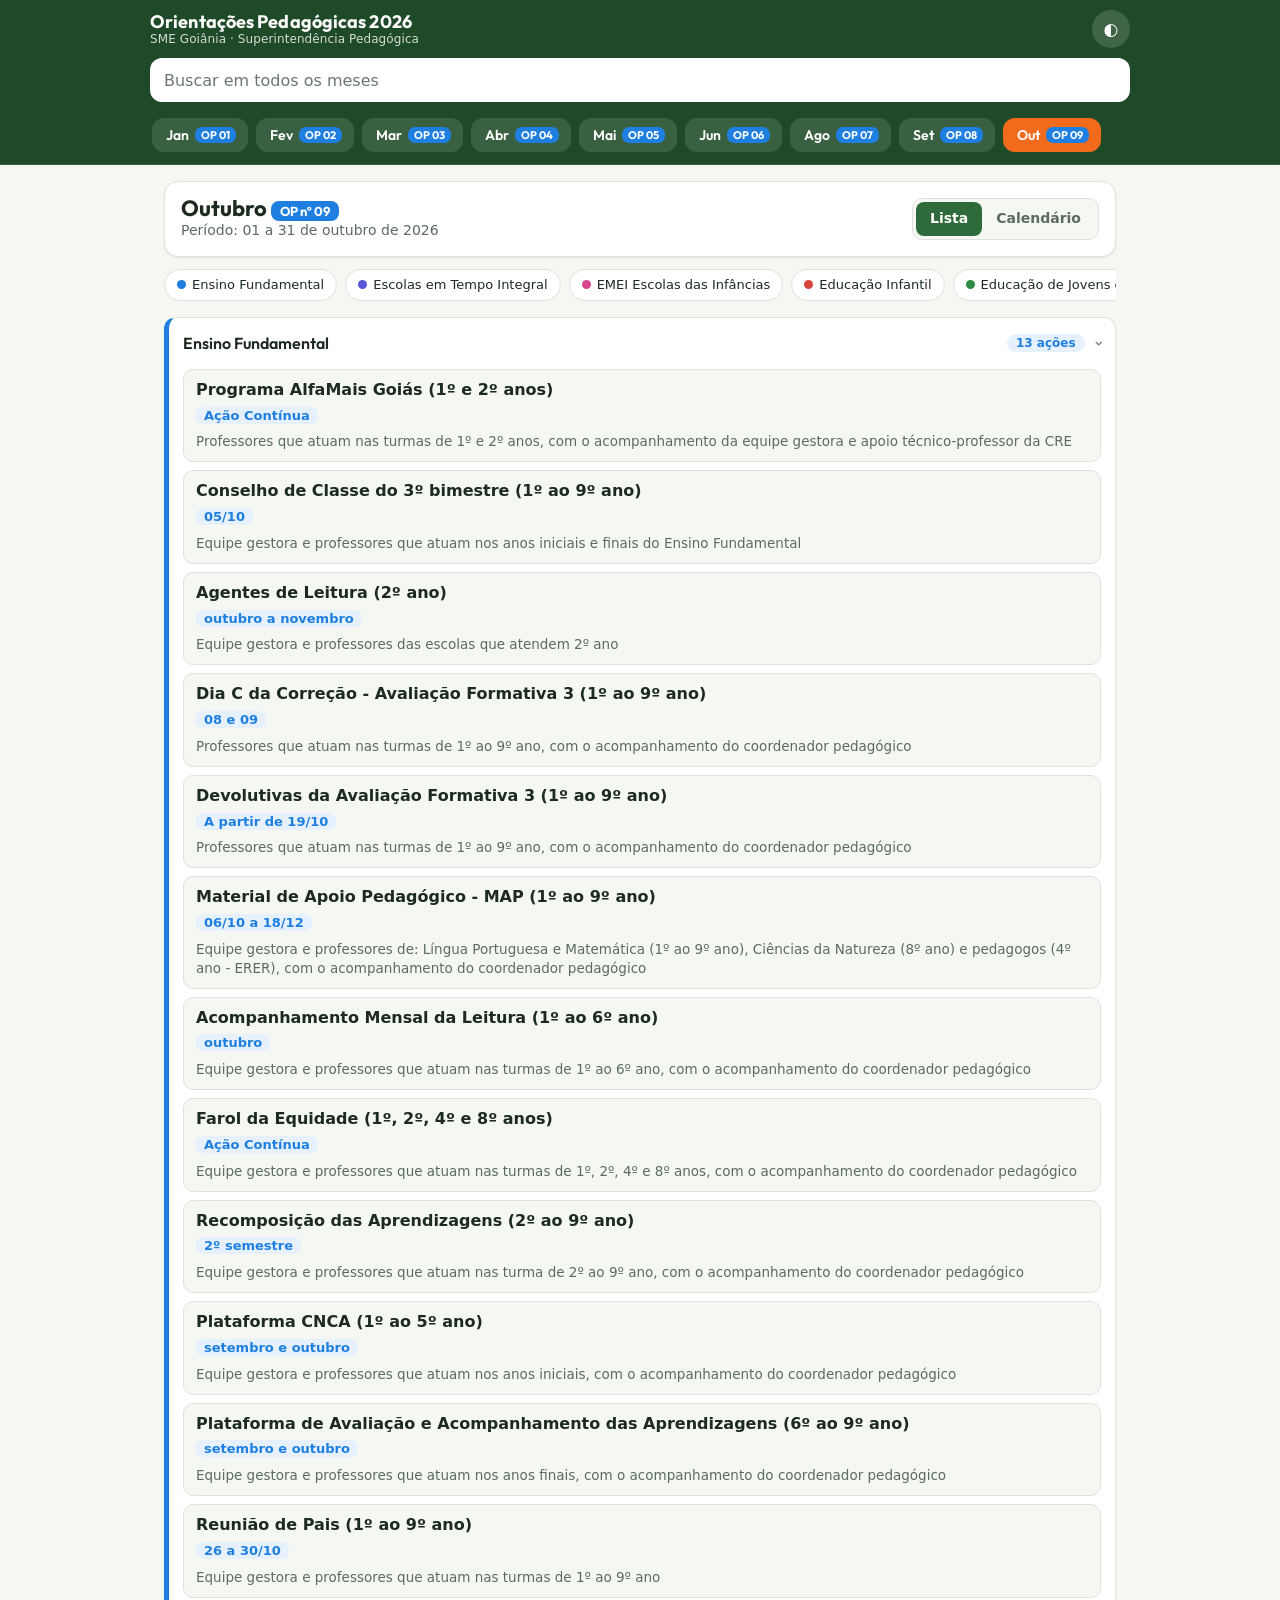
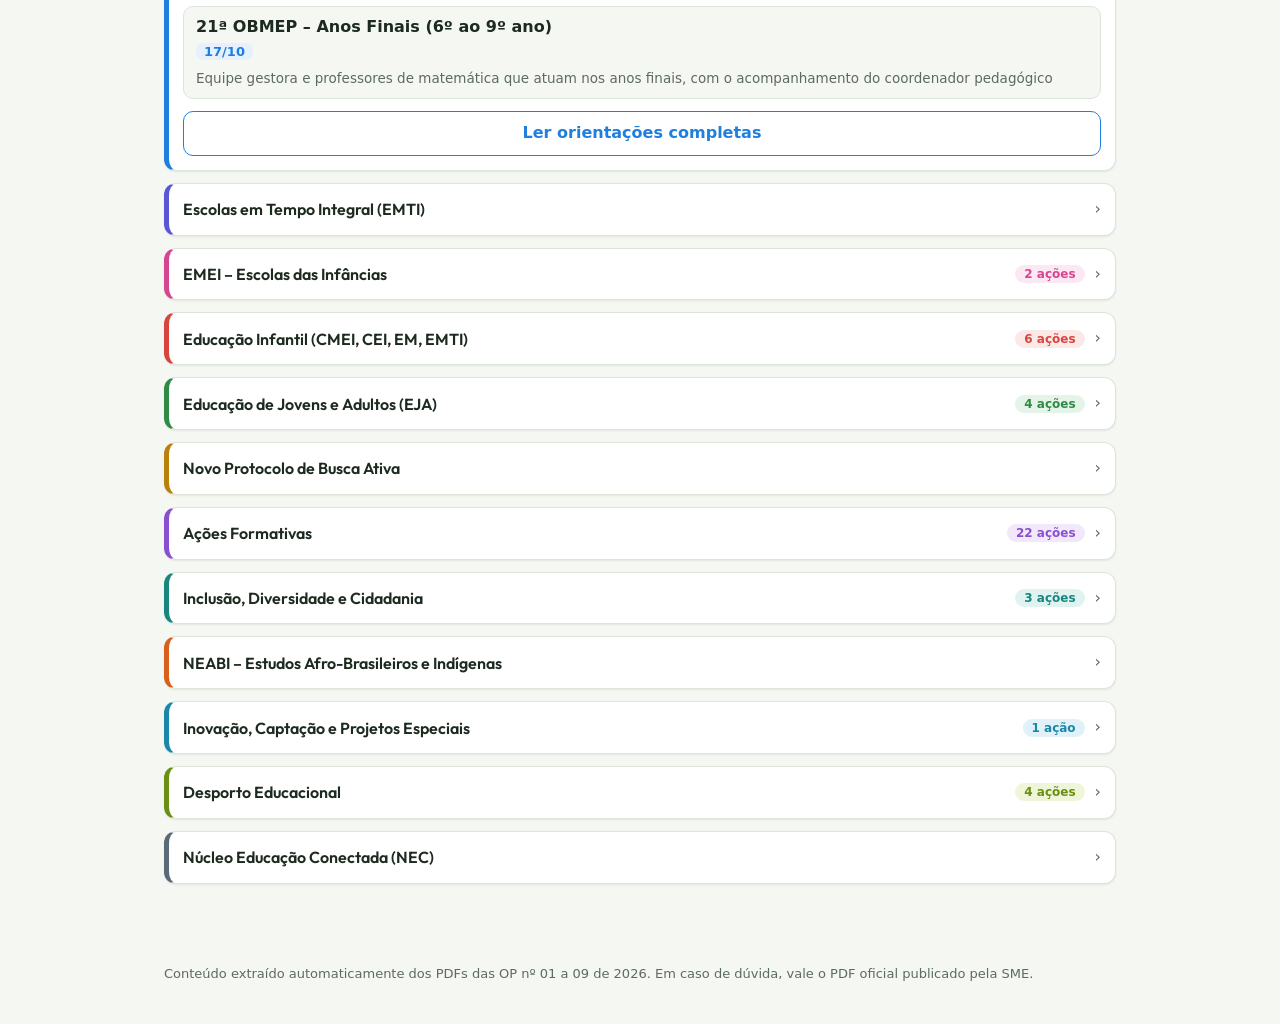
==== index.html @ 8627b6fd "Add files via upload" ====
<!DOCTYPE html>
<html lang="pt-BR">
<head>
<meta charset="utf-8">
<meta name="viewport" content="width=device-width, initial-scale=1, viewport-fit=cover">
<title>Central de Orientações Pedagógicas 2026 · SME Goiânia</title>
<link rel="preconnect" href="https://fonts.googleapis.com">
<link href="https://fonts.googleapis.com/css2?family=Outfit:wght@400;600;700&display=swap" rel="stylesheet">
<style>
:root{
  box-sizing:border-box;
  padding-top:env(safe-area-inset-top,0px);
  padding-bottom:env(safe-area-inset-bottom,0px);
  --bg:#f5f7f2; --surface:#ffffff; --ink:#1d2a1f; --muted:#5c6b5f; --line:#dde4da;
  --green:#2f6b3a; --green-d:#1f4a28; --orange:#f26a1b; --blue:#1e7fe0; --on-green:#ffffff;
  --shadow:0 1px 2px rgba(20,40,25,.08);
  --head:'Outfit',system-ui,-apple-system,'Segoe UI',Roboto,sans-serif;
  --body:system-ui,-apple-system,'Segoe UI',Roboto,'Helvetica Neue',Arial,sans-serif;
}
@media (prefers-color-scheme:dark){
  :root:not([data-theme="light"]){
    --bg:#101612; --surface:#182019; --ink:#e7efe8; --muted:#9bb0a0; --line:#2a372d;
    --green:#3c8a4a; --green-d:#16351d; --shadow:none;
  }
}
:root[data-theme="dark"]{
  --bg:#101612; --surface:#182019; --ink:#e7efe8; --muted:#9bb0a0; --line:#2a372d;
  --green:#3c8a4a; --green-d:#16351d; --shadow:none;
}
html{height:100%;scroll-padding-top:calc(64px + env(safe-area-inset-top,0px))}
*,*::before,*::after{box-sizing:border-box}
body{margin:0;background:var(--bg);color:var(--ink);font:16px/1.55 var(--body);-webkit-text-size-adjust:100%}
a{color:var(--blue);word-break:break-word}
button{font:inherit;color:inherit;cursor:pointer}
:focus-visible{outline:3px solid var(--orange);outline-offset:2px;border-radius:6px}
.sr{position:absolute;width:1px;height:1px;overflow:hidden;clip:rect(0 0 0 0)}

/* accent palette per section */
.c-blue{--ac:#1e7fe0;--acbg:#e6f1fd}.c-indigo{--ac:#5a55d6;--acbg:#ecebfb}.c-pink{--ac:#d6458f;--acbg:#fbe8f2}
.c-rose{--ac:#d8453f;--acbg:#fbe9e8}.c-green{--ac:#2f8a45;--acbg:#e5f4e8}.c-amber{--ac:#b9800a;--acbg:#fbf1d9}
.c-purple{--ac:#8a4fd0;--acbg:#f1e9fb}.c-teal{--ac:#16867f;--acbg:#e0f3f1}.c-orange{--ac:#d9601a;--acbg:#fdeadc}
.c-cyan{--ac:#1a86a8;--acbg:#e0f2f8}.c-lime{--ac:#6b8f12;--acbg:#eef5d8}.c-slate{--ac:#5a6b78;--acbg:#e8edf1}
@media (prefers-color-scheme:dark){
  :root:not([data-theme="light"]) [class*="c-"]{--acbg:color-mix(in srgb,var(--ac) 18%,var(--surface))}
}
:root[data-theme="dark"] [class*="c-"]{--acbg:color-mix(in srgb,var(--ac) 18%,var(--surface))}

header.top{background:var(--green-d);color:var(--on-green);padding:10px 14px 4px;padding-top:calc(10px + env(safe-area-inset-top,0px))}
nav.months-wrap{position:sticky;top:0;z-index:20;background:var(--green-d);padding:0 14px;padding-top:env(safe-area-inset-top,0px);border-bottom:1px solid rgba(255,255,255,.12)}
.brand{display:flex;align-items:center;gap:10px;max-width:980px;margin:0 auto}
.brand h1{font:700 18px/1.15 var(--head);margin:0;flex:1;letter-spacing:.1px}
.brand small{display:block;font:400 12px var(--body);opacity:.8}
.iconbtn{background:rgba(255,255,255,.14);border:0;color:#fff;border-radius:999px;width:38px;height:38px;display:grid;place-items:center;font-size:17px}
.search{max-width:980px;margin:10px auto 0;position:relative}
.search input{width:100%;height:44px;border-radius:12px;border:0;padding:0 40px 0 14px;font:inherit;background:#fff;color:#1d2a1f}
.search input::placeholder{color:#6b786d}
.search button{position:absolute;right:4px;top:4px;height:36px;width:36px;border:0;background:none;color:#445;font-size:18px}
.months{display:flex;gap:8px;overflow-x:auto;padding:12px 2px 12px;max-width:980px;margin:0 auto;scrollbar-width:none}
.months::-webkit-scrollbar{display:none}
.mp{flex:0 0 auto;display:flex;align-items:center;gap:6px;border:2px solid transparent;background:rgba(255,255,255,.12);color:#fff;border-radius:12px;padding:6px 10px 6px 12px;font:600 14px var(--head)}
.mp .n{background:var(--blue);color:#fff;border-radius:7px;padding:1px 6px;font:700 11px var(--head)}
.mp[aria-current="true"]{background:var(--orange);border-color:var(--orange)}
.mp .now{font:600 10px var(--body);background:#fff;color:var(--green-d);border-radius:6px;padding:1px 5px}

main{max-width:980px;margin:0 auto;padding:16px 14px 80px}
.banner{background:var(--surface);border:1px solid var(--line);border-radius:14px;padding:14px 16px;display:flex;flex-wrap:wrap;gap:10px 16px;align-items:center;box-shadow:var(--shadow)}
.banner h2{font:700 22px/1.1 var(--head);margin:0}
.banner .per{color:var(--muted);font-size:14px}
.badge-op{background:var(--blue);color:#fff;border-radius:8px;padding:2px 9px;font:700 13px var(--head)}
.seg{margin-left:auto;display:flex;background:var(--bg);border:1px solid var(--line);border-radius:10px;padding:3px}
.seg button{border:0;background:none;padding:6px 14px;border-radius:8px;font-weight:600;font-size:14px;color:var(--muted)}
.seg button[aria-pressed="true"]{background:var(--green);color:#fff}
.quick{display:flex;gap:8px;overflow-x:auto;padding:12px 0 4px;scrollbar-width:none}
.quick::-webkit-scrollbar{display:none}
.quick button{flex:0 0 auto;border:1px solid var(--line);background:var(--surface);border-radius:999px;padding:5px 12px;font-size:13px;display:flex;align-items:center;gap:6px}
.quick i{width:9px;height:9px;border-radius:50%;background:var(--ac);display:inline-block}

details.sec{background:var(--surface);border:1px solid var(--line);border-left:5px solid var(--ac);border-radius:12px;margin-top:12px;box-shadow:var(--shadow)}
details.sec>summary{list-style:none;cursor:pointer;padding:13px 14px;display:flex;align-items:center;gap:10px}
details.sec>summary::-webkit-details-marker{display:none}
details.sec>summary h3{margin:0;font:600 16px/1.25 var(--head);flex:1}
.cnt{background:var(--acbg);color:var(--ac);border-radius:999px;font:600 12px var(--body);padding:2px 9px;white-space:nowrap}
.chev{transition:transform .18s;color:var(--muted)}
details[open]>summary .chev{transform:rotate(90deg)}
.sbody{padding:0 14px 14px}
.ag{display:grid;gap:8px}
.it{border:1px solid var(--line);border-radius:10px;padding:10px 12px;background:var(--bg)}
.it b{display:block;font-weight:600;line-height:1.3}
.it .dt{display:inline-block;margin-top:6px;background:var(--acbg);color:var(--ac);border-radius:7px;padding:1px 8px;font:600 13px var(--body)}
.it .rs{display:block;margin-top:5px;color:var(--muted);font-size:13.5px;line-height:1.4}
.more{margin-top:12px;width:100%;border:1.5px solid var(--ac);background:none;color:var(--ac);border-radius:10px;padding:9px;font-weight:600}
.full{margin-top:12px;border-top:1px dashed var(--line);padding-top:8px;max-width:72ch}
.full h4{font:600 15.5px/1.3 var(--head);margin:18px 0 4px;color:var(--ink)}
.full p{margin:.55em 0}
.full p.b{padding-left:1.1em;position:relative}
.full p.b::before{content:"";position:absolute;left:.15em;top:.68em;width:6px;height:6px;border-radius:50%;background:var(--ac)}
.full p.b.l2{margin-left:1.2em}
.tw{overflow-x:auto;margin:10px 0;border:1px solid var(--line);border-radius:8px}
.full table{border-collapse:collapse;width:100%;min-width:480px;font-size:13.5px}
.full th,.full td{border-bottom:1px solid var(--line);padding:6px 8px;text-align:left;vertical-align:top}
.full th{background:var(--acbg);color:var(--ac)}
.full tr:last-child td{border-bottom:0}
.chips{display:flex;flex-wrap:wrap;gap:6px;margin:6px 0}
.chips a{font-size:12.5px;background:var(--acbg);color:var(--ac);text-decoration:none;border-radius:999px;padding:3px 10px}
mark{background:#ffd9a8;color:#2a1600;border-radius:3px;padding:0 1px}
.empty{color:var(--muted);text-align:center;padding:40px 10px}

/* calendar */
.cal{background:var(--surface);border:1px solid var(--line);border-radius:14px;padding:10px;margin-top:12px}
.cg{display:grid;grid-template-columns:repeat(7,1fr);gap:4px}
.cg .h{font:600 12px var(--body);color:var(--muted);text-align:center;padding:4px 0}
.cd{min-height:58px;border:1px solid var(--line);border-radius:9px;background:var(--bg);padding:4px;text-align:left;display:flex;flex-direction:column;gap:3px}
.cd.off{visibility:hidden}
.cd .d{font:600 13px var(--body)}
.cd .dots{display:flex;flex-wrap:wrap;gap:3px}
.cd .dots i{width:8px;height:8px;border-radius:50%;background:var(--ac)}
.cd.has{border-color:var(--green);background:var(--surface)}
.cd[aria-pressed="true"]{outline:3px solid var(--orange)}
.cd.today .d{background:var(--orange);color:#fff;border-radius:6px;padding:0 5px;align-self:flex-start}
.daypanel{margin-top:12px}
.daypanel h3,.nodate h3{font:600 16px var(--head);margin:0 0 8px}
.ev{border:1px solid var(--line);border-left:5px solid var(--ac);border-radius:10px;padding:9px 12px;background:var(--surface);margin-bottom:8px}
.ev small{display:block;color:var(--muted)}
.nodate{margin-top:18px}
footer{max-width:980px;margin:0 auto;padding:0 14px 40px;color:var(--muted);font-size:13px}
.res{background:var(--surface);border:1px solid var(--line);border-left:5px solid var(--ac);border-radius:12px;padding:11px 14px;margin-top:10px;width:100%;text-align:left;display:block}
.res b{font:600 15px var(--head)}
.res span{display:block;color:var(--muted);font-size:13.5px;margin-top:3px}
@media (min-width:720px){.cd{min-height:84px}}
@media (prefers-reduced-motion:reduce){*{transition:none!important;scroll-behavior:auto!important}}
</style>
</head>
<body>
<header class="top">
  <div class="brand">
    <h1>Orientações Pedagógicas 2026<small>SME Goiânia · Superintendência Pedagógica</small></h1>
    <button class="iconbtn" id="theme" aria-label="Alternar tema claro e escuro">◐</button>
  </div>
  <div class="search">
    <label class="sr" for="q">Buscar nas orientações</label>
    <input id="q" type="search" placeholder="Buscar em todos os meses" autocomplete="off" enterkeyhint="search">
    <button id="qx" aria-label="Limpar busca" hidden>✕</button>
  </div>
</header>
<nav class="months-wrap"><div class="months" id="months" aria-label="Meses"></div></nav>
<main id="main"></main>
<footer>Conteúdo extraído automaticamente dos PDFs das OP nº 01 a 09 de 2026. Em caso de dúvida, vale o PDF oficial publicado pela SME.</footer>
<script type="application/json" id="db">[{"id": "jan", "op": 1, "name": "Janeiro", "mnum": 1, "year": 2026, "period": "16 a 30 de janeiro de 2026", "sections": [{"key": "ef", "title": "Ensino Fundamental", "color": "blue", "agenda": [{"action": "Planejamento Pedagógico em Rede - Inicial", "date": "16 e 19/01", "resp": "Equipe gestora da unidade educacional"}, {"action": "Seminário Reflexões sobre como se Aprende e se Ensina", "date": "19/01", "resp": "Professor referência do 3º e 4º ano e Coordenador Pedagógico dos anos iniciais."}, {"action": "Orientação para o primeiro dia de aula", "date": "20/01", "resp": "Equipe Gestora"}, {"action": "Avaliação Diagnóstica", "date": "05 e 06/02", "resp": "Equipe gestora"}], "html": "<h4>1. Planejamento Pedagógico em Rede - Inicial<\/h4>\n<p>O planejamento pedagógico organiza a ação docente no ensino fundamental e situa o estudante no centro do processo de ensino, com o objetivo de favorecer seu desenvolvimento integral, sendo fundamental para garantir uma aprendizagem intencional e significativa.<\/p>\n<p>O planejamento pedagógico é o momento em que gestores, professores e equipes pedagógicas organizam e implementam as atividades iniciais do ano letivo, de acordo com as orientações da Secretaria Municipal de Educação, considerando as especificidades de cada unidade educacional. Por meio de uma abordagem colaborativa, no planejamento pedagógico inicial, deve-se buscar a promoção de um ambiente escolar acolhedor e inclusivo, a fim de assegurar aos estudantes o pleno acesso à aprendizagem e o desenvolvimento de suas potencialidades.<\/p>\n<h4>16/01 - Primeiro momento<\/h4>\n<h4>Participantes: todos os profissionais da unidade educacional<\/h4>\n<h4>Equipe gestora:<\/h4>\n<p class=\"b l1\">Acolher os profissionais da unidade educacional para o ano letivo de 2026.<\/p>\n<p class=\"b l1\">Oportunizar momentos para a escuta dos sujeitos envolvidos no processo educacional, em relação às suas necessidades, ideias e sugestões para o fortalecimento dos vínculos e para o bom desenvolvimento do trabalho pedagógico.<\/p>\n<p class=\"b l1\">Apresentar o vídeo da Secretária Municipal de Educação de Goiânia, professora Giselle Pereira Campos Faria, que será disponibilizado posteriormente.<\/p>\n<p class=\"b l1\">Apresentar o vídeo da Educação Inclusiva, que será disponibilizado posteriormente.<\/p>\n<h4>16/01 - Segundo momento<\/h4>\n<h4>Participante: todos os profissionais da unidade educacional<\/h4>\n<p class=\"b l1\">Planejar, para o primeiro dia de atendimento 20/01/2026, as ações de acolhimento às crianças e estudantes e suas famílias, definindo os tempos, espaços e materiais a serem utilizados, considerando o atendimento ofertado, as especificidades da unidade educacional, bem como as necessidades e condições de vulnerabilidade (deficiências, necessidades educacionais especiais e barreiras socioeconômicas).<\/p>\n<p class=\"b l1\">Avaliar as ações do Projeto Político-Pedagógico (PPP) 2025: - Apresentar o vídeo Construção dos Projetos Político Pedagógicos (PPP) – Conviva Educação, disponível no link abaixo: <a href=\"https://www.youtube.com/watch?v=WVp2qC8HGAQ#:~:text=oferecer%20um%20retrato%20sobre%20a%20realidade%20escolar,do%20convite%20o%20andime%20de%20seu%20estado\" target=\"_blank\" rel=\"noopener\">https://www.youtube.com/watch?v=WVp2qC8HGAQ#:~:text=oferecer%20um%20retrato%20sobre%20a%20realidade%20escolar,do%<\/a> <a href=\"https://www.youtube.com/watch?v=WVp2qC8HGAQ#:~:text=oferecer%20um%20retrato%20sobre%20a%20realidade%20escolar,do%20convite%20o%20andime%20de%20seu%20estado\" target=\"_blank\" rel=\"noopener\">20convite%20o%20andime%20de%20seu%20estado<\/a> - Retomar as questões abordadas no Eixo 4 – Organização do Trabalho Pedagógico, no item E ixos que devem subsidiar a avaliação para a atualização do PPP, do documento <a href=\"https://drive.google.com/file/d/1BDcHPzFUCT62TS1TrLbYvXWXuk6KszqG/view?usp=sharing\" target=\"_blank\" rel=\"noopener\">Orientações para atualização do Projeto<\/a> <a href=\"https://drive.google.com/file/d/1BDcHPzFUCT62TS1TrLbYvXWXuk6KszqG/view?usp=sharing\" target=\"_blank\" rel=\"noopener\">Político-Pedagógico das unidades educacionais da Rede Municipal de Educação de Goiânia 2025.<\/a> - Dialogar e registrar as reflexões, ideias e sugestões tratadas. Esses registros devem subsidiar a atualização do PPP – 2026. - Compartilhar os registros com o apoio pedagógico da Coordenadoria Regional de Educação, para o acompanhamento do desenvolvimento da atualização do PPP - 2026.<\/p>\n<h4>19/01 - Primeiro momento<\/h4>\n<h4>Participantes: profissionais da unidade educacional<\/h4>\n<p class=\"b l1\">Orientar, acompanhar e garantir que os professores realizem o planejamento das atividades a serem desenvolvidas no período de 20 de janeiro a 04 de fevereiro de 2026, considerando os documentos oficiais disponíveis no site da SME (link abaixo), que norteiam o trabalho pedagógico no Ensino fundamental na RME, bem como as orientações encaminhadas pela SME. <a href=\"https://sme.goiania.go.gov.br/site/index.php/institucional/documentos-oficiais-2/category/21-diretoria-pedagogica\" target=\"_blank\" rel=\"noopener\">https://sme.goiania.go.gov.br/site/index.php/institucional/documentos-oficiais-2/category/21-diretoria-pedagogica<\/a><\/p>\n<h4>Questões para subsidiar o diagnóstico inicial e direcionar as reflexões sobre os resultados das<\/h4>\n<h4>aprendizagens apresentados pela escola no último ano.<\/h4>\n<p class=\"b l1\">Existe equidade de aprendizado entre as turmas do mesmo ano escolar?<\/p>\n<p class=\"b l1\">Como ocorre a mediação do professor junto aos estudantes? As práticas pedagógicas favorecem o desenvolvimento das habilidades previstas para os estudantes em cada ano escolar?<\/p>\n<p class=\"b l1\">Como ocorre o acompanhamento das práticas pedagógicas? As metodologias utilizadas estimulam avanços na aprendizagem dos estudantes?<\/p>\n<p class=\"b l1\">Como ocorre o diálogo com as famílias e com os estudantes sobre a corresponsabilidade em relação à sua aprendizagem?<\/p>\n<h4>Atenção:<\/h4>\n<p>- Caso a escola não tenha alcançado os resultados esperados no ano de 2025, deverá elaborar um Plano de<\/p>\n<p>Ação Emergencial, com o objetivo de redefinir metas, estratégias e ações pedagógicas, a fim de<\/p>\n<p>assegurar as aprendizagens essenciais de todos os estudantes, em cada ano escolar, do Ensino<\/p>\n<p>Fundamental.<\/p>\n<p>- As escolas identificadas, em 2025, como prioritárias e fomentadas, devem elaborar o Plano de Ação<\/p>\n<p>Emergencial.<\/p>\n<p>- O Plano de Ação Emergencial deve ser compartilhado com o apoio pedagógico, para o acompanhamento<\/p>\n<p>e monitoramento do desenvolvimento das ações propostas.<\/p>\n<h4>19/01 - Segundo momento<\/h4>\n<h4>Participantes: professores de 1º e 2º ano<\/h4>\n<p class=\"b l1\">Realizar a leitura do texto “Por uma prática discursiva de alfabetização: explicitando argumentos”, de Kátia Smolka, Ana Lúcia Nogueira e Daniela Anjos (disponível <a href=\"https://drive.google.com/file/d/1g-emijbYhWcg3vmtCHajAKtuxBg7t62i/view?usp=drive_link\" target=\"_blank\" rel=\"noopener\">AQUI)<\/a> e do texto “Orientações Pedagógicas para a Alfabetização” do Programas AlfaMais Goiás/2026 (disponível <a href=\"https://drive.google.com/file/d/1cQzg3zVdKGACG0f9k0xhpa1wR-Q_nWFY/view?usp=drive_link\" target=\"_blank\" rel=\"noopener\">AQUI).<\/a> O primeiro texto busca, a partir da perspectiva histórico-cultural e discursiva, contribuir para a explicitação de argumentos que sustentam uma prática de alfabetização que considere o estudante como sujeito ativo nesse processo. Já o segundo, retoma de forma sintética a fundamentação teórico-prática do Programa e reúne (por meio de QRCode) os materiais que orientam o processo de alfabetização no território goiano, com foco no Currículo, no Planejamento e na Avaliação. Esse texto é um importante material de consulta e estudo durante todo o ano letivo. A partir da leitura dos textos, ao fazer o planejamento das primeiras semanas, considere as seguintes questões:<\/p>\n<p class=\"b l2\">Para os professores do 1º ano - no texto “Por uma prática discursiva de alfabetização: explicitando argumentos”, de Kátia Smolka, Ana Lúcia Nogueira e Daniela Anjos, a professora Rubi relata o caso da aluna Kátia, que estranha o fato de seu nome não começar com a letra \"Q\", embora o som sugira isso. Esse \"estranhamento\" é um diagnóstico do nível de reflexão da criança. Considerando que os estudantes do 1º ano trazem experiências de leitura e escrita, seja da Educação Infantil ou do contexto familiar, como o seu planejamento inicial (diagnóstico) irá prever espaços para a fala e o questionamento dos estudantes sobre a escrita? De que forma você pretende registrar esses \"indícios\" de saber (que vão além de saber escrever o próprio nome) para mapear o que eles já sabem sobre a escrita e as possíveis intervenções a serem feitas?<\/p>\n<p class=\"b l2\">Para os professores do 2º ano - no texto “Por uma prática discursiva de alfabetização: explicitando argumentos”, de Kátia Smolka, Ana Lúcia Nogueira e Daniela Anjosas , as professoras Jade e Rubi utilizam instrumentos como o \"Texto Livre\", o \"Livro da Vida\" e o \"Registro de Novidades\" para garantir que a escrita tenha sentido e função social desde o primeiro dia de aula. Essas produções revelam o que os estudantes sabem ao “tentarem dizer por escrito”. Ao planejar as primeiras semanas, como você pretende fazer o diagnóstico dos conhecimentos dos estudantes sobre as convenções da escrita (direcionalidade, letras, sons) sem abrir mão de propostas envolvendo produção de texto com sentido e significado? Como serão garantidas novas aprendizagens a partir do diagnóstico realizado?<\/p>\n<p class=\"b l1\">Elaborar, ao longo das semanas, o planejamento das atividades e diagnósticos a serem realizados junto aos estudantes do 1º ano no mês de janeiro considerando esse estudo e reflexão, bem como as orientações dos documentos Alfabetização em Foco: orientações para o desenvolvimento de competências em Leitura e Escrita e Acompanhamento Mensal da Leitura e o Perfil de saída dos estudantes do 1º ano (Programa AlfaMais Goiás), e os conhecimentos definidos no DC-GO Ampliado, organizados no componente de Língua Portuguesa, nos campos de atuação, nas práticas de linguagem e suas respectivas habilidades relacionadas à apropriação do Sistema de Escrita Alfabética (SEA), conforme:<\/p>\n<h4>Leitura / Escuta<\/h4>\n<p>- Reconhecer a orientação e o alinhamento da escrita.<\/p>\n<p>- Reconhecer e ler o próprio nome em letra bastão.<\/p>\n<p>- Identificar o tema/assunto do texto lido.<\/p>\n<p>- Realizar inferências em textos lidos, verificando o que foi pensado, com o que foi escrito pelo autor.<\/p>\n<p>- Demonstrar postura leitora.<\/p>\n<h4>Oralidade<\/h4>\n<p>- Expressar-se demonstrando organização do pensamento.<\/p>\n<p>- Interpretar e atribuir significados a aspectos não linguísticos.<\/p>\n<p>- Compreender o texto por meio do audiovisual.<\/p>\n<h4>Análise linguística / Semiótica<\/h4>\n<p>- Diferenciar as letras do alfabeto de outros sinais gráficos.<\/p>\n<p>- Estabelecer relação entre fonema/grafema.<\/p>\n<h4>Escrita/Produção de texto<\/h4>\n<p>- Escrever palavras e frases espontaneamente.<\/p>\n<p class=\"b l1\">Organizar, ao longo do mês de janeiro, uma rotina, para a realização de atividades, a fim de diagnosticar e identificar os conhecimentos que os estudantes iniciantes no 1° ano possuem em relação à oralidade, leitura e escrita, com o uso de estratégias e metodologias diferenciadas, como:<\/p>\n<p>Oralidade - preferências pessoais e familiares, contar, reproduzir e discutir histórias lidas sob diferentes pontos de vista.<\/p>\n<p>Leitura - rodas de histórias, leituras diárias de diferentes gêneros textuais, como contos, poemas, notícias, cartazes, receitas, legendas, entre outros. Explorar livros ilustrados, favorecendo a interação com as imagens e a construção de sentidos. Promover discussões sobre o conteúdo lido, incentivando os estudantes a fazerem perguntas, previsões e a expressarem suas opiniões, entre outros.<\/p>\n<p>Escrita - escrita autônoma de palavras, frases e textos; atividades com foco em diferentes gêneros textuais, como cartas, diários, poemas, legendas e histórias; revisão e reescrita de textos, promovendo a reflexão sobre o processo de escrita em situações comunicativas variadas; exploração de palavras com variedade de letras e complexidade adequada ao nível dos estudantes<\/p>\n<p class=\"b l1\">Elaborar, ao longo das semanas, o planejamento das atividades e diagnósticos a serem realizados junto aos estudantes do 2º ano no mês de janeiro considerando esse estudo e reflexão, bem como as orientações do documento Alfabetização em Foco: orientações para o desenvolvimento de competências em Leitura e Escrita e Acompanhamento Mensal da Leitura e o Perfil de saída dos estudantes do 1º e 2º ano (Programa AlfaMais Goiás), bem como os conhecimentos definidos no DC-GO Ampliado, organizados no componente de Língua Portuguesa, nos campos de atuação, nas práticas de linguagem e suas respectivas habilidades relacionadas à apropriação do Sistema de Escrita Alfabética (SEA)<\/p>\n<p class=\"b l1\">Planejar as atividades a serem realizadas no 2º ano visando a retomada das habilidades não consolidadas pelos estudantes no ano escolar anterior.<\/p>\n<p class=\"b l1\">Planejar a realização do diagnóstico inicial do 2º ano utilizando os resultados evidenciados no segundo semestre de 2025: - Acompanhamento Mensal da Leitura; - Avaliação Semestral da Alfabetização - As evidências apresentadas pelo diretor, na Coordenadoria Regional de Educação, no final do ano de 2025, sobre a ação Recomposição das Aprendizagens no Processo de Alfabetização ; - Plataforma CNCA: Língua Portuguesa (Leitura, Escrita e Fluência) e Matemática; - Registros do Conselho de Classe Final.<\/p>\n<h4>19/01 - Segundo momento<\/h4>\n<h4>Participantes: professores do 3º ao 9º ano<\/h4>\n<p class=\"b l1\">Planejar as atividades a serem desenvolvidas, no período de 20/01 a 04/02/2026, visando o diagnóstico inicial, bem como a retomada das habilidades não consolidadas pelos estudantes no ano escolar anterior. Diante desse propósito, orienta-se que os professores elaborem atividades autorais, tendo como referência os materiais de suporte pedagógico utilizados no ano de 2025.<\/p>\n<h4>Atenção:<\/h4>\n<p>Informamos que na OP nº 2, do mês de fevereiro, será encaminhado o Material de Apoio Pedagógico - MAP, a ser utilizado, mensalmente, no Ensino Fundamental.<\/p>\n<h4>Orientações específicas aos professores para o planejamento no período de 20/01 a 04/02/2026<\/h4>\n<h4>3º ao 5º ano<\/h4>\n<p class=\"b l1\">Planejar a realização desse diagnóstico inicial utilizando os resultados evidenciados no segundo semestre de 2025: - Acompanhamento Mensal da Leitura; - As evidências apresentadas pelo diretor, na Coordenadoria Regional de Educação, no final do ano de 2025, sobre a ação Recomposição das Aprendizagens no Processo de Alfabetização ; - Plataforma CNCA: Língua Portuguesa (Leitura, Escrita e Fluência) e Matemática; - Exame Bimestral do Ensino Fundamental, realizado no quarto bimestre de 2025 (acessar as planilhas do NEEAV, no drive da escola); - Registros do Conselho de Classe Final.<\/p>\n<h4>6º ao 9º ano<\/h4>\n<p>Planejar a realização desse diagnóstico inicial utilizando os resultados evidenciados no segundo semestre de 2025:<\/p>\n<p>- Plataforma de Avaliação e Acompanhamento das Aprendizagens – Ciclo III: Língua Portuguesa (Leitura<\/p>\n<p>e Escrita), Matemática e Ciências da Natureza);<\/p>\n<p>- Exame Bimestral do Ensino Fundamental, realizado no quarto bimestre de 2025 (acessar as planilhas<\/p>\n<p>do NEEAV, no drive da escola);<\/p>\n<p>- Registros do Conselho de Classe Final.<\/p>\n<h4>2. Seminário Reflexões sobre como se Aprende e se Ensina<\/h4>\n<p>Iniciativa da Gerência de Educação Fundamental da Infância e da Adolescência, o Seminário Reflexões sobre como se Aprende e se Ensina, tem como objetivo refletir sobre as práticas e as mediações pedagógicas realizadas junto aos estudantes, apoiar o professor, por meio de palestras e relatos de experiências sobre a recomposição das aprendizagens nos anos iniciais do Ensino Fundamental.<\/p>\n<p>O Seminário , será realizado no dia 19 de janeiro de 2026, na PUC Goiás - Câmpus V (Av. Fued José Sebba, Qd. A 16, Nº 1184 - Jardim Goiás, Goiânia - GO, 74605-010), nos turnos matutino e vespertino.<\/p>\n<p class=\"b l1\">Público-alvo: O diretor da escola deverá inscrever 1 coordenador pedagógico que atue nos anos iniciais e dois (02) professores, sendo um do 3º e um do 4º ano, por turno, por escola.<\/p>\n<p>Caso não haja turmas de um dos anos escolares mencionados, deverão ser inscritos dois (02) professores do mesmo ano escolar.<\/p>\n<p>Casos omissos, o diretor deverá entrar em contato com a Coordenadoria Regional de Educação que acompanha a escola.<\/p>\n<h4>3. Orientação para o primeiro dia de aula<\/h4>\n<p>Após o momento de acolhimento, logo após a entrada das crianças e dos estudantes para as salas, orientamos que a equipe diretiva aproveite a presença das famílias, para fazer uma reunião geral, e dialogar sobre a importância da participação das famílias para o sucesso das ações propostas pela escola, pois fortalece a relação escola comunidade impactando, diretamente, o desenvolvimento e a aprendizagem das crianças e dos estudantes.<\/p>\n<p>A participação das famílias promovem: (sugestão para a abordagem)<\/p>\n<p class=\"b l1\">Apoio ao processo de aprendizagem - famílias engajadas acompanham o cotidiano e a rotina estabelecida pela escola, estimulam a leitura e reforçam o valor da educação em casa.<\/p>\n<p class=\"b l1\">Melhora no desempenho escolar - as crianças e os estudantes com apoio familiar tendem a ter mais interesse nas atividades propostas, são frequentes e apresentam maior desenvolvimento.<\/p>\n<p class=\"b l1\">Fortalecimento de vínculos - promove um ambiente de confiança e cooperação, necessário para resolver conflitos e alinhar expectativas.<\/p>\n<p class=\"b l1\">Corresponsabilidade na formação das crianças e dos estudantes - a escola não educa sozinha, a participação da família é necessária no processo de aprendizagem e contribui para assegurar que o direito à aprendizagem seja garantido.<\/p>\n<p class=\"b l1\">Valorização da escola pública - a presença das famílias mostra que a comunidade acredita no trabalho da escola, fortalecendo sua identidade e legitimidade.<\/p>\n<p>Envolver as famílias não é só convidar para reuniões, mas construir espaços de escuta, diálogo e participação ativa nas decisões e nas ações pedagógicas.<\/p>\n<p>A equipe gestora deve orientar as famílias quanto à organização do cotidiano e da rotina da<\/p>\n<p>escola (atendimento às famílias, horários, frequência das crianças e dos estudantes,<\/p>\n<p>importância das avaliações diagnósticas, merenda escolar e outros temas relevantes para a<\/p>\n<p>escola).<\/p>\n<h4>4. Avaliação Diagnóstica<\/h4>\n<p>Ao iniciar o ano letivo, a avaliação diagnóstica tem um caráter fundamental no processo de<\/p>\n<p>ensino, pois possibilita ao professor conhecer o nível das habilidades apropriadas pelos<\/p>\n<p>estudantes, o que contribui para que o planejamento e as mediações pedagógicas atendam às<\/p>\n<p>reais necessidades de aprendizagem dos estudantes.<\/p>\n<p>Nesse sentido, informamos que serão realizadas Avaliações Diagnósticas, de Língua<\/p>\n<p>Portuguesa e Matemática, para os anos iniciais e finais do Ensino Fundamental nos dias 5 e 6<\/p>\n<p>de fevereiro de 2026.<\/p>\n<p>Atenção :<\/p>\n<p>Estudantes do 1º ao 5º ano: no dia 05/02 , serão aplicadas as provas de Língua Portuguesa e<\/p>\n<p>no dia 06/02 as provas de Matemática.<\/p>\n<p>Estudantes do 6º ao 9º ano: no dia 05/02 serão aplicadas as provas de Língua Portuguesa e<\/p>\n<p>Matemática.<\/p>\n<p>As avaliações devem ser realizadas no início de cada turno de atendimento da escola.<\/p>\n<p>Os arquivos com as avaliações disponibilizadas pela Educar Para Valer - EPV (programa da<\/p>\n<p>Associação Bem Comum), serão encaminhados posteriormente para impressão.<\/p>\n<p>Os professores devem fazer o lançamento dos resultados, na Plataforma SAEV - Sistema de<\/p>\n<p>Avaliação Educar pra Valer, até o dia 10/02/2026.<\/p>\n<h4>Atenção:<\/h4>\n<p>Informamos que na OP nº 2, do mês de fevereiro, será encaminhado o cronograma das<\/p>\n<p>avaliações que serão realizadas durante o ano de 2026.<\/p>", "plain": "1. Planejamento Pedagógico em Rede - Inicial O planejamento pedagógico organiza a ação docente no ensino fundamental e situa o estudante no centro do processo de ensino, com o objetivo de favorecer seu desenvolvimento integral, sendo fundamental para garantir uma aprendizagem intencional e significativa. O planejamento pedagógico é o momento em que gestores, professores e equipes pedagógicas organizam e implementam as atividades iniciais do ano letivo, de acordo com as orientações da Secretaria Municipal de Educação, considerando as especificidades de cada unidade educacional. Por meio de uma abordagem colaborativa, no planejamento pedagógico inicial, deve-se buscar a promoção de um ambiente escolar acolhedor e inclusivo, a fim de assegurar aos estudantes o pleno acesso à aprendizagem e o desenvolvimento de suas potencialidades. 16/01 - Primeiro momento Participantes: todos os profissionais da unidade educacional Equipe gestora: ▪ Acolher os profissionais da unidade educacional para o ano letivo de 2026. ▪ Oportunizar momentos para a escuta dos sujeitos envolvidos no processo educacional, em relação às suas necessidades, ideias e sugestões para o fortalecimento dos vínculos e para o bom desenvolvimento do trabalho pedagógico. ▪ Apresentar o vídeo da Secretária Municipal de Educação de Goiânia, professora Giselle Pereira Campos Faria, que será disponibilizado posteriormente. ▪ Apresentar o vídeo da Educação Inclusiva, que será disponibilizado posteriormente. 16/01 - Segundo momento Participante: todos os profissionais da unidade educacional ▪ Planejar, para o primeiro dia de atendimento 20/01/2026, as ações de acolhimento às crianças e estudantes e suas famílias, definindo os tempos, espaços e materiais a serem utilizados, considerando o atendimento ofertado, as especificidades da unidade educacional, bem como as necessidades e condições de vulnerabilidade (deficiências, necessidades educacionais especiais e barreiras socioeconômicas). ▪ Avaliar as ações do Projeto Político-Pedagógico (PPP) 2025: - Apresentar o vídeo Construção dos Projetos Político Pedagógicos (PPP) – Conviva Educação, disponível no link abaixo: https://www.youtube.com/watch?v=WVp2qC8HGAQ#:~:text=oferecer%20um%20retrato%20sobre%20a%20realidade%20escolar,do% 20convite%20o%20andime%20de%20seu%20estado - Retomar as questões abordadas no Eixo 4 – Organização do Trabalho Pedagógico, no item E ixos que devem subsidiar a avaliação para a atualização do PPP, do documento Orientações para atualização do Projeto Político-Pedagógico das unidades educacionais da Rede Municipal de Educação de Goiânia 2025. - Dialogar e registrar as reflexões, ideias e sugestões tratadas. Esses registros devem subsidiar a atualização do PPP – 2026. - Compartilhar os registros com o apoio pedagógico da Coordenadoria Regional de Educação, para o acompanhamento do desenvolvimento da atualização do PPP - 2026. 19/01 - Primeiro momento Participantes: profissionais da unidade educacional ▪ Orientar, acompanhar e garantir que os professores realizem o planejamento das atividades a serem desenvolvidas no período de 20 de janeiro a 04 de fevereiro de 2026, considerando os documentos oficiais disponíveis no site da SME (link abaixo), que norteiam o trabalho pedagógico no Ensino fundamental na RME, bem como as orientações encaminhadas pela SME. https://sme.goiania.go.gov.br/site/index.php/institucional/documentos-oficiais-2/category/21-diretoria-pedagogica Questões para subsidiar o diagnóstico inicial e direcionar as reflexões sobre os resultados das aprendizagens apresentados pela escola no último ano. ▪Existe equidade de aprendizado entre as turmas do mesmo ano escolar? ▪ Como ocorre a mediação do professor junto aos estudantes? As práticas pedagógicas favorecem o desenvolvimento das habilidades previstas para os estudantes em cada ano escolar? ▪ Como ocorre o acompanhamento das práticas pedagógicas? As metodologias utilizadas estimulam avanços na aprendizagem dos estudantes? ▪ Como ocorre o diálogo com as famílias e com os estudantes sobre a corresponsabilidade em relação à sua aprendizagem? Atenção: - Caso a escola não tenha alcançado os resultados esperados no ano de 2025, deverá elaborar um Plano de Ação Emergencial, com o objetivo de redefinir metas, estratégias e ações pedagógicas, a fim de assegurar as aprendizagens essenciais de todos os estudantes, em cada ano escolar, do Ensino Fundamental. - As escolas identificadas, em 2025, como prioritárias e fomentadas, devem elaborar o Plano de Ação Emergencial. - O Plano de Ação Emergencial deve ser compartilhado com o apoio pedagógico, para o acompanhamento e monitoramento do desenvolvimento das ações propostas. 19/01 - Segundo momento Participantes: professores de 1º e 2º ano ▪ Realizar a leitura do texto “Por uma prática discursiva de alfabetização: explicitando argumentos”, de Kátia Smolka, Ana Lúcia Nogueira e Daniela Anjos (disponível AQUI) e do texto “Orientações Pedagógicas para a Alfabetização” do Programas AlfaMais Goiás/2026 (disponível AQUI). O primeiro texto busca, a partir da perspectiva histórico-cultural e discursiva, contribuir para a explicitação de argumentos que sustentam uma prática de alfabetização que considere o estudante como sujeito ativo nesse processo. Já o segundo, retoma de forma sintética a fundamentação teórico-prática do Programa e reúne (por meio de QRCode) os materiais que orientam o processo de alfabetização no território goiano, com foco no Currículo, no Planejamento e na Avaliação. Esse texto é um importante material de consulta e estudo durante todo o ano letivo. A partir da leitura dos textos, ao fazer o planejamento das primeiras semanas, considere as seguintes questões: ○ Para os professores do 1º ano - no texto “Por uma prática discursiva de alfabetização: explicitando argumentos”, de Kátia Smolka, Ana Lúcia Nogueira e Daniela Anjos, a professora Rubi relata o caso da aluna Kátia, que estranha o fato de seu nome não começar com a letra \"Q\", embora o som sugira isso. Esse \"estranhamento\" é um diagnóstico do nível de reflexão da criança. Considerando que os estudantes do 1º ano trazem experiências de leitura e escrita, seja da Educação Infantil ou do contexto familiar, como o seu planejamento inicial (diagnóstico) irá prever espaços para a fala e o questionamento dos estudantes sobre a escrita? De que forma você pretende registrar esses \"indícios\" de saber (que vão além de saber escrever o próprio nome) para mapear o que eles já sabem sobre a escrita e as possíveis intervenções a serem feitas? ○ Para os professores do 2º ano - no texto “Por uma prática discursiva de alfabetização: explicitando argumentos”, de Kátia Smolka, Ana Lúcia Nogueira e Daniela Anjosas , as professoras Jade e Rubi utilizam instrumentos como o \"Texto Livre\", o \"Livro da Vida\" e o \"Registro de Novidades\" para garantir que a escrita tenha sentido e função social desde o primeiro dia de aula. Essas produções revelam o que os estudantes sabem ao “tentarem dizer por escrito”. Ao planejar as primeiras semanas, como você pretende fazer o diagnóstico dos conhecimentos dos estudantes sobre as convenções da escrita (direcionalidade, letras, sons) sem abrir mão de propostas envolvendo produção de texto com sentido e significado? Como serão garantidas novas aprendizagens a partir do diagnóstico realizado? ▪ Elaborar, ao longo das semanas, o planejamento das atividades e diagnósticos a serem realizados junto aos estudantes do 1º ano no mês de janeiro considerando esse estudo e reflexão, bem como as orientações dos documentos Alfabetização em Foco: orientações para o desenvolvimento de competências em Leitura e Escrita e Acompanhamento Mensal da Leitura e o Perfil de saída dos estudantes do 1º ano (Programa AlfaMais Goiás), e os conhecimentos definidos no DC-GO Ampliado, organizados no componente de Língua Portuguesa, nos campos de atuação, nas práticas de linguagem e suas respectivas habilidades relacionadas à apropriação do Sistema de Escrita Alfabética (SEA), conforme: Leitura / Escuta - Reconhecer a orientação e o alinhamento da escrita. - Reconhecer e ler o próprio nome em letra bastão. - Identificar o tema/assunto do texto lido. - Realizar inferências em textos lidos, verificando o que foi pensado, com o que foi escrito pelo autor. - Demonstrar postura leitora. Oralidade - Expressar-se demonstrando organização do pensamento. - Interpretar e atribuir significados a aspectos não linguísticos. - Compreender o texto por meio do audiovisual. Análise linguística / Semiótica - Diferenciar as letras do alfabeto de outros sinais gráficos. - Estabelecer relação entre fonema/grafema. Escrita/Produção de texto - Escrever palavras e frases espontaneamente. ▪ Organizar, ao longo do mês de janeiro, uma rotina, para a realização de atividades, a fim de diagnosticar e identificar os conhecimentos que os estudantes iniciantes no 1° ano possuem em relação à oralidade, leitura e escrita, com o uso de estratégias e metodologias diferenciadas, como: Oralidade - preferências pessoais e familiares, contar, reproduzir e discutir histórias lidas sob diferentes pontos de vista. Leitura - rodas de histórias, leituras diárias de diferentes gêneros textuais, como contos, poemas, notícias, cartazes, receitas, legendas, entre outros. Explorar livros ilustrados, favorecendo a interação com as imagens e a construção de sentidos. Promover discussões sobre o conteúdo lido, incentivando os estudantes a fazerem perguntas, previsões e a expressarem suas opiniões, entre outros. Escrita - escrita autônoma de palavras, frases e textos; atividades com foco em diferentes gêneros textuais, como cartas, diários, poemas, legendas e histórias; revisão e reescrita de textos, promovendo a reflexão sobre o processo de escrita em situações comunicativas variadas; exploração de palavras com variedade de letras e complexidade adequada ao nível dos estudantes ▪ Elaborar, ao longo das semanas, o planejamento das atividades e diagnósticos a serem realizados junto aos estudantes do 2º ano no mês de janeiro considerando esse estudo e reflexão, bem como as orientações do documento Alfabetização em Foco: orientações para o desenvolvimento de competências em Leitura e Escrita e Acompanhamento Mensal da Leitura e o Perfil de saída dos estudantes do 1º e 2º ano (Programa AlfaMais Goiás), bem como os conhecimentos definidos no DC-GO Ampliado, organizados no componente de Língua Portuguesa, nos campos de atuação, nas práticas de linguagem e suas respectivas habilidades relacionadas à apropriação do Sistema de Escrita Alfabética (SEA) ▪ Planejar as atividades a serem realizadas no 2º ano visando a retomada das habilidades não consolidadas pelos estudantes no ano escolar anterior. ▪ Planejar a realização do diagnóstico inicial do 2º ano utilizando os resultados evidenciados no segundo semestre de 2025: - Acompanhamento Mensal da Leitura; - Avaliação Semestral da Alfabetização - As evidências apresentadas pelo diretor, na Coordenadoria Regional de Educação, no final do ano de 2025, sobre a ação Recomposição das Aprendizagens no Processo de Alfabetização ; - Plataforma CNCA: Língua Portuguesa (Leitura, Escrita e Fluência) e Matemática; - Registros do Conselho de Classe Final. 19/01 - Segundo momento Participantes: professores do 3º ao 9º ano ▪ Planejar as atividades a serem desenvolvidas, no período de 20/01 a 04/02/2026, visando o diagnóstico inicial, bem como a retomada das habilidades não consolidadas pelos estudantes no ano escolar anterior. Diante desse propósito, orienta-se que os professores elaborem atividades autorais, tendo como referência os materiais de suporte pedagógico utilizados no ano de 2025. Atenção: Informamos que na OP nº 2, do mês de fevereiro, será encaminhado o Material de Apoio Pedagógico - MAP, a ser utilizado, mensalmente, no Ensino Fundamental. Orientações específicas aos professores para o planejamento no período de 20/01 a 04/02/2026 3º ao 5º ano ▪ Planejar a realização desse diagnóstico inicial utilizando os resultados evidenciados no segundo semestre de 2025: - Acompanhamento Mensal da Leitura; - As evidências apresentadas pelo diretor, na Coordenadoria Regional de Educação, no final do ano de 2025, sobre a ação Recomposição das Aprendizagens no Processo de Alfabetização ; - Plataforma CNCA: Língua Portuguesa (Leitura, Escrita e Fluência) e Matemática; - Exame Bimestral do Ensino Fundamental, realizado no quarto bimestre de 2025 (acessar as planilhas do NEEAV, no drive da escola); - Registros do Conselho de Classe Final. 6º ao 9º ano Planejar a realização desse diagnóstico inicial utilizando os resultados evidenciados no segundo semestre de 2025: - Plataforma de Avaliação e Acompanhamento das Aprendizagens – Ciclo III: Língua Portuguesa (Leitura e Escrita), Matemática e Ciências da Natureza); - Exame Bimestral do Ensino Fundamental, realizado no quarto bimestre de 2025 (acessar as planilhas do NEEAV, no drive da escola); - Registros do Conselho de Classe Final. 2. Seminário Reflexões sobre como se Aprende e se Ensina Iniciativa da Gerência de Educação Fundamental da Infância e da Adolescência, o Seminário Reflexões sobre como se Aprende e se Ensina, tem como objetivo refletir sobre as práticas e as mediações pedagógicas realizadas junto aos estudantes, apoiar o professor, por meio de palestras e relatos de experiências sobre a recomposição das aprendizagens nos anos iniciais do Ensino Fundamental. O Seminário , será realizado no dia 19 de janeiro de 2026, na PUC Goiás - Câmpus V (Av. Fued José Sebba, Qd. A 16, Nº 1184 - Jardim Goiás, Goiânia - GO, 74605-010), nos turnos matutino e vespertino. ▪ Público-alvo: O diretor da escola deverá inscrever 1 coordenador pedagógico que atue nos anos iniciais e dois (02) professores, sendo um do 3º e um do 4º ano, por turno, por escola. Caso não haja turmas de um dos anos escolares mencionados, deverão ser inscritos dois (02) professores do mesmo ano escolar. Casos omissos, o diretor deverá entrar em contato com a Coordenadoria Regional de Educação que acompanha a escola. 3. Orientação para o primeiro dia de aula Após o momento de acolhimento, logo após a entrada das crianças e dos estudantes para as salas, orientamos que a equipe diretiva aproveite a presença das famílias, para fazer uma reunião geral, e dialogar sobre a importância da participação das famílias para o sucesso das ações propostas pela escola, pois fortalece a relação escola comunidade impactando, diretamente, o desenvolvimento e a aprendizagem das crianças e dos estudantes. A participação das famílias promovem: (sugestão para a abordagem) ▪ Apoio ao processo de aprendizagem - famílias engajadas acompanham o cotidiano e a rotina estabelecida pela escola, estimulam a leitura e reforçam o valor da educação em casa. ▪ Melhora no desempenho escolar - as crianças e os estudantes com apoio familiar tendem a ter mais interesse nas atividades propostas, são frequentes e apresentam maior desenvolvimento. ▪ Fortalecimento de vínculos - promove um ambiente de confiança e cooperação, necessário para resolver conflitos e alinhar expectativas. ▪ Corresponsabilidade na formação das crianças e dos estudantes - a escola não educa sozinha, a participação da família é necessária no processo de aprendizagem e contribui para assegurar que o direito à aprendizagem seja garantido. ▪ Valorização da escola pública - a presença das famílias mostra que a comunidade acredita no trabalho da escola, fortalecendo sua identidade e legitimidade. Envolver as famílias não é só convidar para reuniões, mas construir espaços de escuta, diálogo e participação ativa nas decisões e nas ações pedagógicas. A equipe gestora deve orientar as famílias quanto à organização do cotidiano e da rotina da escola (atendimento às famílias, horários, frequência das crianças e dos estudantes, importância das avaliações diagnósticas, merenda escolar e outros temas relevantes para a escola). 4. Avaliação Diagnóstica Ao iniciar o ano letivo, a avaliação diagnóstica tem um caráter fundamental no processo de ensino, pois possibilita ao professor conhecer o nível das habilidades apropriadas pelos estudantes, o que contribui para que o planejamento e as mediações pedagógicas atendam às reais necessidades de aprendizagem dos estudantes. Nesse sentido, informamos que serão realizadas Avaliações Diagnósticas, de Língua Portuguesa e Matemática, para os anos iniciais e finais do Ensino Fundamental nos dias 5 e 6 de fevereiro de 2026. Atenção : Estudantes do 1º ao 5º ano: no dia 05/02 , serão aplicadas as provas de Língua Portuguesa e no dia 06/02 as provas de Matemática. Estudantes do 6º ao 9º ano: no dia 05/02 serão aplicadas as provas de Língua Portuguesa e Matemática. As avaliações devem ser realizadas no início de cada turno de atendimento da escola. Os arquivos com as avaliações disponibilizadas pela Educar Para Valer - EPV (programa da Associação Bem Comum), serão encaminhados posteriormente para impressão. Os professores devem fazer o lançamento dos resultados, na Plataforma SAEV - Sistema de Avaliação Educar pra Valer, até o dia 10/02/2026. Atenção: Informamos que na OP nº 2, do mês de fevereiro, será encaminhado o cronograma das avaliações que serão realizadas durante o ano de 2026."}, {"key": "emti", "title": "Escolas em Tempo Integral (EMTI)", "color": "indigo", "agenda": [], "html": "<p>As Escolas Municipais em Tempo Integral devem seguir as orientações do Ensino Fundamental. Em relação ao Planejamento Pedagógico em Rede - Inicial, devem:<\/p>\n<p>- Turno matutino - seguir a orientação estabelecida para o Ensino Fundamental nas escolas<\/p>\n<p>parciais;<\/p>\n<p>- Turno vespertino - A equipe gestora deve organizar, coordenar e registrar o estudo do<\/p>\n<p>documento Estrutura Curricular - EMTI 2026, disponível no link abaixo: <a href=\"https://sme.goiania.go.gov.br/site/index.php/institucional/documentos-oficiais-2/category/23-ensino-fundamental\" target=\"_blank\" rel=\"noopener\">https://sme.goiania.go.gov.br/site/index.php/institucional/documentos-oficiais-2/category/23-ensino-fundamental<\/a><\/p>\n<div class=\"tw\"><table><tr><th>Estudo do documento – Estrutura Curricular das Escolas Municipais em Tempo Integral da RME - Goiânia (2026)<\/th><th><\/th><\/tr><tr><td>· Documento que orienta a organização curricular, metodologia de trabalho, rotina e distribuição da carga horária dos professores e articuladores nas Escolas Municipais em Tempo Integral (EMTI) para o presente ano. · Todos os profissionais da unidade educacional deverão ter clareza sobre o funcionamento e a estrutura das EMTI para o ano de 2026.<\/td><td><\/td><\/tr><tr><td>Organização – dia 16/01<\/td><td><\/td><\/tr><tr><td>13h às 14h<\/td><td>Leitura e resolução de dúvidas sobre a rotina das EMTI e o Mapa de Atividades (itens 12 e 13 do documento).<\/td><\/tr><tr><td>14h às 15h30<\/td><td>Leitura e discussão dos itens 1 a 3.1.5 do documento, com foco na estrutura dos Projetos Complementares e possibilidades de ação dentro de cada eixo temático.<\/td><\/tr><tr><td>15h30 às 15h45<\/td><td>Intervalo<\/td><\/tr><tr><td>15h45 às 17h<\/td><td>Leitura e discussão dos itens 4 a 11, sobre os componentes curriculares do Núcleo Diversificado. Observar a etapa atendida pela unidade educacional (ex: uma escola de anos iniciais não tem Práticas de Leitura e Escrita e Estudos Matemáticos, portanto, não precisa estudar esses itens).<\/td><\/tr><\/table><\/div>\n<div class=\"tw\"><table><tr><th>Organização - dia 19/01<\/th><th><\/th><\/tr><tr><td>13h às 14h30<\/td><td>● Leitura dos itens 3.3 e 3.4 do documento. ● Discussão e estudo sobre a Aprendizagem Baseada em Projetos (ABP) e as possibilidades de ação dentro dessa abordagem a partir da realidade da unidade educacional. ● Atenção! Ao longo dos meses de janeiro e fevereiro, nos momentos de AID e horas-atividade, todos os professores, articuladores, coordenadores e diretores das EMTI deverão fazer a leitura do livro Aprendizagem Baseada em Projetos, de William Bender (2014), que pode ser acessado clicando AQUI.<\/td><\/tr><tr><td>14h30 às 15h30<\/td><td>Leitura e discussão do item 3.2 do documento. Nessa parte, é importante destacar que: ● Um projeto bem elaborado é etapa fundamental para o êxito do trabalho ao longo do semestre. ● Serão oferecidas formações para o desenvolvimento do trabalho nos cinco eixos temáticos. ● É importante que os projetos sejam interdisciplinares, instigantes e envolvam os estudantes. ● Os professores devem evitar a repetição de projetos desenvolvidos em anos anteriores. ● Todos os projetos complementares passarão pela validação da CRE. ● Excepcionalmente nesse semestre, o prazo para envio dos projetos complementares será 27 de fevereiro de 2026. ● Enquanto os projetos não são enviados, os professores deverão desenvolver atividades diversificadas dentro dos eixos temáticos propostos. ● Todos os professores e articuladores devem se envolver nos Projetos Complementares. ● Será desenvolvido um projeto por dia em todas as turmas, preferencialmente em faixa única dentro da grade de horário. ● A metodologia utilizada no componente curricular Projetos Complementares é a Aprendizagem Baseada em Projetos (ABP). ● A Gerência de Educação Fundamental da Infância e da Adolescência e as CRE estão à disposição da equipe diretiva para orientar e resolver dúvidas sobre a elaboração e desenvolvimento dos projetos.<\/td><\/tr><\/table><\/div>\n<div class=\"chips\"><a href=\"https://drive.google.com/file/d/1awuWN7LUzmbQDCGtudBw5qocBRRSN54H/view?usp=sharing\" target=\"_blank\" rel=\"noopener\">🔗 mo A BQaUseIa.<\/a><\/div>\n<div class=\"tw\"><table><tr><th>15h30 às 15h45<\/th><th>Intervalo<\/th><\/tr><tr><td>15h45 às 17h<\/td><td>● Continuação da leitura e discussão sobre ABP e a elaboração dos projetos complementares. ● Abrir as ferramentas Padlet e Go Conqr para que os professores possam se familiarizar com elas. São recursos interessantíssimos para a elaboração e desenvolvimento dos projetos nas unidades educacionais, com disponibilização gratuita.<\/td><\/tr><\/table><\/div>", "plain": "As Escolas Municipais em Tempo Integral devem seguir as orientações do Ensino Fundamental. Em relação ao Planejamento Pedagógico em Rede - Inicial, devem: - Turno matutino - seguir a orientação estabelecida para o Ensino Fundamental nas escolas parciais; - Turno vespertino - A equipe gestora deve organizar, coordenar e registrar o estudo do documento Estrutura Curricular - EMTI 2026, disponível no link abaixo: https://sme.goiania.go.gov.br/site/index.php/institucional/documentos-oficiais-2/category/23-ensino-fundamental Estudo do documento – Estrutura Curricular das Escolas Municipais em Tempo Integral da RME - Goiânia (2026)  · Documento que orienta a organização curricular, metodologia de trabalho, rotina e distribuição da carga horária dos professores e articuladores nas Escolas Municipais em Tempo Integral (EMTI) para o presente ano. · Todos os profissionais da unidade educacional deverão ter clareza sobre o funcionamento e a estrutura das EMTI para o ano de 2026.  Organização – dia 16/01  13h às 14h Leitura e resolução de dúvidas sobre a rotina das EMTI e o Mapa de Atividades (itens 12 e 13 do documento). 14h às 15h30 Leitura e discussão dos itens 1 a 3.1.5 do documento, com foco na estrutura dos Projetos Complementares e possibilidades de ação dentro de cada eixo temático. 15h30 às 15h45 Intervalo 15h45 às 17h Leitura e discussão dos itens 4 a 11, sobre os componentes curriculares do Núcleo Diversificado. Observar a etapa atendida pela unidade educacional (ex: uma escola de anos iniciais não tem Práticas de Leitura e Escrita e Estudos Matemáticos, portanto, não precisa estudar esses itens). Organização - dia 19/01  13h às 14h30 ● Leitura dos itens 3.3 e 3.4 do documento. ● Discussão e estudo sobre a Aprendizagem Baseada em Projetos (ABP) e as possibilidades de ação dentro dessa abordagem a partir da realidade da unidade educacional. ● Atenção! Ao longo dos meses de janeiro e fevereiro, nos momentos de AID e horas-atividade, todos os professores, articuladores, coordenadores e diretores das EMTI deverão fazer a leitura do livro Aprendizagem Baseada em Projetos, de William Bender (2014), que pode ser acessado clicando AQUI. 14h30 às 15h30 Leitura e discussão do item 3.2 do documento. Nessa parte, é importante destacar que: ● Um projeto bem elaborado é etapa fundamental para o êxito do trabalho ao longo do semestre. ● Serão oferecidas formações para o desenvolvimento do trabalho nos cinco eixos temáticos. ● É importante que os projetos sejam interdisciplinares, instigantes e envolvam os estudantes. ● Os professores devem evitar a repetição de projetos desenvolvidos em anos anteriores. ● Todos os projetos complementares passarão pela validação da CRE. ● Excepcionalmente nesse semestre, o prazo para envio dos projetos complementares será 27 de fevereiro de 2026. ● Enquanto os projetos não são enviados, os professores deverão desenvolver atividades diversificadas dentro dos eixos temáticos propostos. ● Todos os professores e articuladores devem se envolver nos Projetos Complementares. ● Será desenvolvido um projeto por dia em todas as turmas, preferencialmente em faixa única dentro da grade de horário. ● A metodologia utilizada no componente curricular Projetos Complementares é a Aprendizagem Baseada em Projetos (ABP). ● A Gerência de Educação Fundamental da Infância e da Adolescência e as CRE estão à disposição da equipe diretiva para orientar e resolver dúvidas sobre a elaboração e desenvolvimento dos projetos. 15h30 às 15h45 Intervalo 15h45 às 17h ● Continuação da leitura e discussão sobre ABP e a elaboração dos projetos complementares. ● Abrir as ferramentas Padlet e Go Conqr para que os professores possam se familiarizar com elas. São recursos interessantíssimos para a elaboração e desenvolvimento dos projetos nas unidades educacionais, com disponibilização gratuita."}, {"key": "emei", "title": "EMEI – Escolas das Infâncias", "color": "pink", "agenda": [{"action": "Planejamento Pedagógico em Rede - EMEI", "date": "16 e 19/01", "resp": "Equipe Gestora"}, {"action": "Planejamento do(a) Professor(a)", "date": "Ação contínua", "resp": "Professor Regente"}, {"action": "Ficha Diagnóstica das Crianças", "date": "Ao longo do mês", "resp": "Equipe Gestora"}], "html": "<h4>1. Planejamento Pedagógico em Rede - EM<\/h4>\n<p>O Planejamento Pedagógico em Rede, a ser realizado nos dias 16 e 19/01, é um momento fundamental na<\/p>\n<p>garantia das aprendizagens e do desenvolvimento das crianças e estudantes durante o ano letivo, pois se constitui<\/p>\n<p>como um momento pedagógico em que a equipe gestora, professores regentes e profissionais administrativos<\/p>\n<p>organizam e implementam as ações iniciais do ano letivo, considerando as especificidades de cada unidade<\/p>\n<p>educacional e as orientações da Secretaria Municipal de Educação. Por meio de um trabalho colaborativo, os<\/p>\n<p>profissionais devem promover um ambiente educacional acolhedor e inclusivo, assegurando a cada criança e<\/p>\n<p>estudante aprendizagens e seu desenvolvimento integral.<\/p>\n<p>No dia 16/01 (sexta-feira) os profissionais deverão realizar as ações a seguir.<\/p>\n<p class=\"b l1\">Diretores, professores coordenadores, coordenadores de turno, professores regentes e auxiliares de<\/p>\n<p>atividades educativas - participar do encontro formativo a ser realizado na Escola de Formação de<\/p>\n<p>Professores e Humanidades da Puc-Goiás (Rua 227, Quadra 66, Lote 14-E - Setor Leste<\/p>\n<p>Universitário), conforme organização abaixo.<\/p>\n<p class=\"b l2\">8h às 11h30 – diálogo sobre os fundamentos políticos, epistemológicos e pedagógicos das<\/p>\n<p>EMEI<\/p>\n<p class=\"b l2\">13h às 17h<\/p>\n<p class=\"b l2\">Grupo 1 – profissionais que não participaram no período matutino.<\/p>\n<p class=\"b l2\">Grupo 2 – continuidade das discussões para quem participou do período matutino.<\/p>\n<p>No dia 19/01 (segunda-feira) os profissionais deverão realizar as ações abaixo.<\/p>\n<p class=\"b l1\">Equipe gestora:<\/p>\n<p class=\"b l2\">organizar os espaços, os tempos e materiais para acolher os profissionais (administrativos e<\/p>\n<p>pedagógicos) no retorno à unidade educacional, tendo em vista que o (re)estabelecimento de<\/p>\n<p>vínculos entre os profissionais é fundamental e incide diretamente no trabalho realizado junto às<\/p>\n<p>crianças e estudantes, pois a relação respeitosa entre os profissionais é um dos fatores que<\/p>\n<p>favorece um ambiente acolhedor e o atendimento de qualidade às crianças, estudantes e suas<\/p>\n<p>famílias;<\/p>\n<p class=\"b l1\">Diretores, professores coordenadores, coordenadores de turno, professores regentes e auxiliares de<\/p>\n<p>atividades educativas - iniciar o estudo da coletânea de textos “Subsídios teóricos preliminares para<\/p>\n<p>os/as profissionais modulados” (disponível <a href=\"https://drive.google.com/file/d/1LCH4dKKuj-7QoZ_q2Fwjw9_LSGPzYx96/view?usp=sharing\" target=\"_blank\" rel=\"noopener\">AQUI),<\/a> dialogando e planejando as ações necessárias<\/p>\n<p>para iniciar o ano letivo junto às crianças e estudantes.<\/p>\n<p class=\"b l1\">Professores regentes - Educação Infantil e Ensino Fundamental - planejar ações para o período de<\/p>\n<p>inserção e acolhimento às crianças e estudantes, considerando os tempos, espaços, materiais, grupo,<\/p>\n<p>mediações e diálogos com as famílias, prevendo estratégias de observação atenta e sensível das<\/p>\n<p>crianças e estudantes para atendimento às suas necessidades.<\/p>\n<h4>2. Planejamento do(a) Professor(a)<\/h4>\n<p class=\"b l1\">Professores(as) regentes:<\/p>\n<p class=\"b l2\">Educação Infantil e Ensino Fundamental - planejar no Sistema Conecta Educação (orientações<\/p>\n<p>sobre o sistema em vídeos, disponíveis <a href=\"https://drive.google.com/drive/folders/1CuGeZ6T4VchTxjS9amEbDS33yw3gChO0\" target=\"_blank\" rel=\"noopener\">AQUI,<\/a> e tutorial escrito da Educação Infantil disponível<\/p>\n<p><a href=\"https://docs.google.com/document/d/1ydx8_OIJz0u4Bd8EExmyV-mZHsbUBB3rAImVod1z1r8/edit?usp=sharing\" target=\"_blank\" rel=\"noopener\">AQUI<\/a> e do Ensino Fundamental disponível <a href=\"https://drive.google.com/file/d/1KD7s2c55NbNQHpZyyCynG9IfHPo2_zhS/view?usp=drive_link\" target=\"_blank\" rel=\"noopener\">AQUI)<\/a> as ações para o período de inserção e<\/p>\n<p>acolhimento das crianças e estudantes, considerando os tempos, espaços, materiais, grupo,<\/p>\n<p>mediações e diálogos com as famílias, prevendo estratégias de observação atenta e sensível das<\/p>\n<p>crianças e estudantes para atendimento às suas necessidades.<\/p>\n<p class=\"b l2\">Educação Infantil<\/p>\n<p class=\"b l2\">registrar no registro reflexivo, no Sistema Conecta Educação, a análise das Fichas<\/p>\n<p>Diagnósticas das Crianças, a partir da sistematização dos dados coletados.<\/p>\n<p class=\"b l2\">compartilhar o planejamento com o auxiliar de atividades educativas, para que este<\/p>\n<p>conheça as ações propostas e contribua com a realização junto às crianças.<\/p>\n<p class=\"b l2\">Ensino Fundamental - planejar atividades para o diagnóstico inicial das aprendizagens dos<\/p>\n<p>estudantes.<\/p>\n<p class=\"b l1\">Professor(a) coordenador(a):<\/p>\n<p class=\"b l2\">acompanhar no Sistema Conecta Educação (orientações sobre o sistema em vídeos, disponíveis<\/p>\n<p><a href=\"https://drive.google.com/drive/folders/1CuGeZ6T4VchTxjS9amEbDS33yw3gChO0\" target=\"_blank\" rel=\"noopener\">AQUI,<\/a> e tutorial escrito da Educação Infantil disponível <a href=\"https://docs.google.com/document/d/1ydx8_OIJz0u4Bd8EExmyV-mZHsbUBB3rAImVod1z1r8/edit?usp=sharing\" target=\"_blank\" rel=\"noopener\">AQUI<\/a> e do Ensino Fundamental<\/p>\n<p>disponível <a href=\"https://drive.google.com/file/d/1KD7s2c55NbNQHpZyyCynG9IfHPo2_zhS/view?usp=drive_link\" target=\"_blank\" rel=\"noopener\">AQUI)<\/a> e orientar a elaboração e efetivação dos planejamentos, apoiando os<\/p>\n<p>profissionais no período de inserção e acolhimento das crianças;<\/p>\n<p class=\"b l2\">disponibilizar, em tempo hábil, os planejamentos elaborados pelos professores regentes, aos<\/p>\n<p>professores intérpretes de Libras, para que estes elaborem seus planejamentos em consonância<\/p>\n<p>com as demais ações que serão desenvolvidas no mesmo período.<\/p>\n<h4>ATENÇÃO - Educação Infantil!<\/h4>\n<p>As ações a serem realizadas no mês de janeiro na Educação Infantil devem ser fundamentadas nos seguintes<\/p>\n<p>documentos orientadores:<\/p>\n<p class=\"b l1\">Documento Curricular da Educação Infantil da SME de Goiânia/2020 (disponível <a href=\"https://sme.goiania.go.gov.br/site/index.php/institucional/documentos-oficiais-2/category/30-municipal\" target=\"_blank\" rel=\"noopener\">AQUI),<\/a><\/p>\n<p>principalmente no que se refere à seção 3 “Transições” (página 169) e ao Campo de experiências -<\/p>\n<p>“O eu, o outro e o nós” (página 41);<\/p>\n<p class=\"b l1\">Documentação pedagógica, planejamento e avaliação na Educação Infantil da SME de Goiânia/2023<\/p>\n<p>(disponível <a href=\"https://sme.goiania.go.gov.br/site/index.php/institucional/documentos-oficiais-2/category/30-municipal\" target=\"_blank\" rel=\"noopener\">AQUI),<\/a> páginas 21 (planejamento) e página 71 (Ficha Diagnóstica da Criança);<\/p>\n<p class=\"b l1\">Orientações - Atividades de atenção e cuidado pessoal/2025 (disponível <a href=\"https://drive.google.com/file/d/1fKG6KRRCPR77LenYvUXblsg0HLfqgZhg/view?usp=sharing\" target=\"_blank\" rel=\"noopener\">AQUI).<\/a><\/p>\n<p class=\"b l1\">Linhas Guias - Orientações para a recepção e acolhimento às crianças/estudantes imigrantes na RME<\/p>\n<p>de Goiânia/2023 (disponível <a href=\"https://sme.goiania.go.gov.br/site/index.php/institucional/documentos-oficiais-2/category/27-documentos-gerais?download=585:orientacoes-para-recepcao-e-acolhimento-as-criancas-estudantes-imigrantes-na-rme-de-goiania\" target=\"_blank\" rel=\"noopener\">AQUI);<\/a><\/p>\n<p>Saiba mais sobre o acolhimento e cotidiano na Educação Infantil assistindo aos vídeos:<\/p>\n<p class=\"b l1\">Acolhimento na Educação Infantil (disponível <a href=\"https://www.youtube.com/watch?v=GQ6xFBxULFE\" target=\"_blank\" rel=\"noopener\">AQUI);<\/a><\/p>\n<p class=\"b l1\">O Cotidiano na Educação Infantil (disponível <a href=\"https://www.youtube.com/watch?v=DoqHQ1yFsS8&amp;t=3s\" target=\"_blank\" rel=\"noopener\">AQUI).<\/a><\/p>\n<h4>ATENÇÃO - Ensino Fundamental!<\/h4>\n<p>As ações a serem realizadas no mês de janeiro no Ensino Fundamental devem ser fundamentadas nos<\/p>\n<p>documentos orientadores vigentes (disponível <a href=\"https://sme.goiania.go.gov.br/site/index.php/institucional/documentos-oficiais-2/category/23-ensino-fundamental\" target=\"_blank\" rel=\"noopener\">AQUI),<\/a> no Perfil de Saída do 1º e 2º ano (disponível <a href=\"https://drive.google.com/file/d/1p7Av5OjDrByYl3W1Ybcs4kOubowAibkT/view?usp=drive_link\" target=\"_blank\" rel=\"noopener\">AQUI)<\/a><\/p>\n<h4>3. Ficha Diagnóstica das Crianças<\/h4>\n<p class=\"b l1\">Equipe gestora - organizar os espaços, materiais e profissionais para que as famílias preencham a<\/p>\n<p>Ficha Diagnóstica da Criança (impressas ou digitais) ao longo do mês de janeiro;<\/p>\n<p class=\"b l1\">Professores(as) regentes: ao longo do mês de janeiro, mediar junto às famílias, o preenchimento das<\/p>\n<p>Fichas Diagnósticas das Crianças (impressas ou digitais), a fim de realizar um diálogo para conhecer<\/p>\n<p>as crianças, seu contexto, suas famílias, com quem vivem, com quem brincam, suas preferências,<\/p>\n<p>quais materiais têm acesso em casa, dentre outros aspectos, para que os mesmos sejam considerados<\/p>\n<p>no Planejamento da ação educativa e pedagógica, assim como orientar as famílias no que for<\/p>\n<p>necessário.<\/p>\n<h4>ATENÇÃO!<\/h4>\n<p>A Ficha Diagnóstica da Criança está disponível na página 71 do documento “Documentação pedagógica,<\/p>\n<p>planejamento e avaliação na Educação Infantil da SME de Goiânia/2023” (disponível <a href=\"https://sme.goiania.go.gov.br/site/index.php/institucional/documentos-oficiais-2/category/30-municipal\" target=\"_blank\" rel=\"noopener\">AQUI).<\/a><\/p>\n<p>Saiba mais sobre a Ficha Diagnóstica da Criança no vídeo “Orientações sobre a Ficha Diagnóstica da<\/p>\n<p>Criança - Educação Infantil” (disponível <a href=\"https://www.youtube.com/watch?v=aId7ycDcMfw\" target=\"_blank\" rel=\"noopener\">AQUI).<\/a><\/p>", "plain": "1. Planejamento Pedagógico em Rede - EM O Planejamento Pedagógico em Rede, a ser realizado nos dias 16 e 19/01, é um momento fundamental na garantia das aprendizagens e do desenvolvimento das crianças e estudantes durante o ano letivo, pois se constitui como um momento pedagógico em que a equipe gestora, professores regentes e profissionais administrativos organizam e implementam as ações iniciais do ano letivo, considerando as especificidades de cada unidade educacional e as orientações da Secretaria Municipal de Educação. Por meio de um trabalho colaborativo, os profissionais devem promover um ambiente educacional acolhedor e inclusivo, assegurando a cada criança e estudante aprendizagens e seu desenvolvimento integral. No dia 16/01 (sexta-feira) os profissionais deverão realizar as ações a seguir. ● Diretores, professores coordenadores, coordenadores de turno, professores regentes e auxiliares de atividades educativas - participar do encontro formativo a ser realizado na Escola de Formação de Professores e Humanidades da Puc-Goiás (Rua 227, Quadra 66, Lote 14-E - Setor Leste Universitário), conforme organização abaixo. ○ 8h às 11h30 – diálogo sobre os fundamentos políticos, epistemológicos e pedagógicos das EMEI ○ 13h às 17h ■ Grupo 1 – profissionais que não participaram no período matutino. ■ Grupo 2 – continuidade das discussões para quem participou do período matutino. No dia 19/01 (segunda-feira) os profissionais deverão realizar as ações abaixo. ● Equipe gestora: ○ organizar os espaços, os tempos e materiais para acolher os profissionais (administrativos e pedagógicos) no retorno à unidade educacional, tendo em vista que o (re)estabelecimento de vínculos entre os profissionais é fundamental e incide diretamente no trabalho realizado junto às crianças e estudantes, pois a relação respeitosa entre os profissionais é um dos fatores que favorece um ambiente acolhedor e o atendimento de qualidade às crianças, estudantes e suas famílias; ● Diretores, professores coordenadores, coordenadores de turno, professores regentes e auxiliares de atividades educativas - iniciar o estudo da coletânea de textos “Subsídios teóricos preliminares para os/as profissionais modulados” (disponível AQUI), dialogando e planejando as ações necessárias para iniciar o ano letivo junto às crianças e estudantes. ● Professores regentes - Educação Infantil e Ensino Fundamental - planejar ações para o período de inserção e acolhimento às crianças e estudantes, considerando os tempos, espaços, materiais, grupo, mediações e diálogos com as famílias, prevendo estratégias de observação atenta e sensível das crianças e estudantes para atendimento às suas necessidades. 2. Planejamento do(a) Professor(a) ● Professores(as) regentes: ○ Educação Infantil e Ensino Fundamental - planejar no Sistema Conecta Educação (orientações sobre o sistema em vídeos, disponíveis AQUI, e tutorial escrito da Educação Infantil disponível AQUI e do Ensino Fundamental disponível AQUI) as ações para o período de inserção e acolhimento das crianças e estudantes, considerando os tempos, espaços, materiais, grupo, mediações e diálogos com as famílias, prevendo estratégias de observação atenta e sensível das crianças e estudantes para atendimento às suas necessidades. ○ Educação Infantil ■ registrar no registro reflexivo, no Sistema Conecta Educação, a análise das Fichas Diagnósticas das Crianças, a partir da sistematização dos dados coletados. ■ compartilhar o planejamento com o auxiliar de atividades educativas, para que este conheça as ações propostas e contribua com a realização junto às crianças. ○ Ensino Fundamental - planejar atividades para o diagnóstico inicial das aprendizagens dos estudantes. ● Professor(a) coordenador(a): ○ acompanhar no Sistema Conecta Educação (orientações sobre o sistema em vídeos, disponíveis AQUI, e tutorial escrito da Educação Infantil disponível AQUI e do Ensino Fundamental disponível AQUI) e orientar a elaboração e efetivação dos planejamentos, apoiando os profissionais no período de inserção e acolhimento das crianças; ○ disponibilizar, em tempo hábil, os planejamentos elaborados pelos professores regentes, aos professores intérpretes de Libras, para que estes elaborem seus planejamentos em consonância com as demais ações que serão desenvolvidas no mesmo período. ATENÇÃO - Educação Infantil! As ações a serem realizadas no mês de janeiro na Educação Infantil devem ser fundamentadas nos seguintes documentos orientadores: ● Documento Curricular da Educação Infantil da SME de Goiânia/2020 (disponível AQUI), principalmente no que se refere à seção 3 “Transições” (página 169) e ao Campo de experiências - “O eu, o outro e o nós” (página 41); ● Documentação pedagógica, planejamento e avaliação na Educação Infantil da SME de Goiânia/2023 (disponível AQUI), páginas 21 (planejamento) e página 71 (Ficha Diagnóstica da Criança); ● Orientações - Atividades de atenção e cuidado pessoal/2025 (disponível AQUI). ● Linhas Guias - Orientações para a recepção e acolhimento às crianças/estudantes imigrantes na RME de Goiânia/2023 (disponível AQUI); Saiba mais sobre o acolhimento e cotidiano na Educação Infantil assistindo aos vídeos: ● Acolhimento na Educação Infantil (disponível AQUI); ● O Cotidiano na Educação Infantil (disponível AQUI). ATENÇÃO - Ensino Fundamental! As ações a serem realizadas no mês de janeiro no Ensino Fundamental devem ser fundamentadas nos documentos orientadores vigentes (disponível AQUI), no Perfil de Saída do 1º e 2º ano (disponível AQUI) 3. Ficha Diagnóstica das Crianças ● Equipe gestora - organizar os espaços, materiais e profissionais para que as famílias preencham a Ficha Diagnóstica da Criança (impressas ou digitais) ao longo do mês de janeiro; ● Professores(as) regentes: ao longo do mês de janeiro, mediar junto às famílias, o preenchimento das Fichas Diagnósticas das Crianças (impressas ou digitais), a fim de realizar um diálogo para conhecer as crianças, seu contexto, suas famílias, com quem vivem, com quem brincam, suas preferências, quais materiais têm acesso em casa, dentre outros aspectos, para que os mesmos sejam considerados no Planejamento da ação educativa e pedagógica, assim como orientar as famílias no que for necessário. ATENÇÃO! A Ficha Diagnóstica da Criança está disponível na página 71 do documento “Documentação pedagógica, planejamento e avaliação na Educação Infantil da SME de Goiânia/2023” (disponível AQUI). Saiba mais sobre a Ficha Diagnóstica da Criança no vídeo “Orientações sobre a Ficha Diagnóstica da Criança - Educação Infantil” (disponível AQUI)."}, {"key": "ei", "title": "Educação Infantil (CMEI, CEI, EM, EMTI)", "color": "rose", "agenda": [{"action": "Planejamento Pedagógico em Rede - Educação Infantil", "date": "16 e 19/01", "resp": "Equipes gestoras"}, {"action": "Planejamento da Ação Educativa e Pedagógica", "date": "Ação contínua", "resp": "Professores coordenadores e professores regentes"}], "html": "<h4>1. Planejamento Pedagógico em Rede - Educação Infantil<\/h4>\n<p>O Planejamento Pedagógico em Rede, a ser realizado nos dias 16 e 19/01, é um momento fundamental na<\/p>\n<p>garantia das aprendizagens e do desenvolvimento das crianças durante o ano letivo, pois se constitui como um<\/p>\n<p>momento pedagógico em que a equipe gestora, professores regentes e profissionais administrativos organizam e<\/p>\n<p>implementam as ações iniciais do ano letivo, considerando as especificidades de cada unidade educacional e as<\/p>\n<p>orientações da Secretaria Municipal de Educação. Por meio de um trabalho colaborativo, os profissionais devem<\/p>\n<p>promover um ambiente educacional acolhedor e inclusivo, assegurando a cada criança aprendizagens e seu<\/p>\n<p>desenvolvimento integral.<\/p>\n<p>No dia 16/01 (sexta-feira) os profissionais deverão realizar as ações a seguir.<\/p>\n<p class=\"b l1\">Equipe gestora:<\/p>\n<p class=\"b l2\">organizar os espaços, os tempos e materiais para acolher os profissionais (administrativos e<\/p>\n<p>pedagógicos) no retorno à unidade educacional, tendo em vista que o (re)estabelecimento de<\/p>\n<p>vínculos entre os profissionais é fundamental e incide diretamente no trabalho realizado junto às<\/p>\n<p>crianças, pois a relação respeitosa entre os profissionais é um dos fatores que favorece um<\/p>\n<p>ambiente acolhedor e o atendimento de qualidade às crianças e suas famílias;<\/p>\n<p class=\"b l2\">organizar um momento para que todos os profissionais da unidade educacional (pedagógicos e<\/p>\n<p>administrativos) assistam ao vídeo do projeto (Com)Partilhas na Educação Infantil “Cuidar de<\/p>\n<p>quem educa: estratégias para saúde mental e bem-estar do profissional da Educação” (disponível<\/p>\n<p><a href=\"https://youtu.be/OKwvy2Qg9Qo?si=L_uutn0-9tK4KnGD\" target=\"_blank\" rel=\"noopener\">AQUI);<\/a><\/p>\n<p class=\"b l2\">organizar um momento para avaliar, junto aos profissionais da unidade educacional, as ações do<\/p>\n<p>Projeto Político-Pedagógico (PPP) de 2025, dialogando e registrando as reflexões, ideias e<\/p>\n<p>sugestões para subsidiar a atualização do PPP de 2026, considerando o documento Orientações<\/p>\n<p>para atualização do Projeto Político-Pedagógico das unidades educacionais da Rede<\/p>\n<p>Municipal de Educação de Goiânia 2025 (disponível <a href=\"https://drive.google.com/file/d/1BDcHPzFUCT62TS1TrLbYvXWXuk6KszqG/view?usp=sharing\" target=\"_blank\" rel=\"noopener\">AQUI);<\/a><\/p>\n<p class=\"b l2\">estudo para os CMEI e CEI - organizar um momento para que todos os profissionais da unidade<\/p>\n<p>educacional (pedagógicos e administrativos) leiam e estudem o texto “A importância do<\/p>\n<p>acolhimento ao iniciar a vida fora de casa”, de Cisele Ortiz e Maria Teresa Venceslau de<\/p>\n<p>Carvalho (disponível <a href=\"https://drive.google.com/file/d/1nCUERVU0knxbLWYZSQQZszTem8JBu4fV/view?usp=sharing\" target=\"_blank\" rel=\"noopener\">AQUI);<\/a><\/p>\n<p class=\"b l2\">estudo para as escolas - organizar um momento para que todos os profissionais da unidade<\/p>\n<p>educacional (pedagógicos e administrativos) leiam e estudem as páginas 169 a 176, seção 3 -<\/p>\n<p>Transições, do Documento Curricular da Educação Infantil da SME de Goiânia/2020<\/p>\n<p>(disponível <a href=\"https://sme.goiania.go.gov.br/site/index.php/institucional/documentos-oficiais-2/category/30-municipal\" target=\"_blank\" rel=\"noopener\">AQUI);<\/a><\/p>\n<p class=\"b l2\">organizar um momento de diálogo coletivo entre todos os profissionais, após assistirem ao vídeo<\/p>\n<p>e realizarem o estudo, a fim de planejarem juntos ações que favoreçam o acolhimento, respeito e<\/p>\n<p>(re)estabelecimento de vínculos entre os adultos e com as crianças e suas famílias;<\/p>\n<p class=\"b l2\">planejar e organizar, junto aos profissionais, o preenchimento, a ser realizado pelas famílias no<\/p>\n<p>dia 19/01, das Fichas Diagnósticas das Crianças (impressas ou digitais), a fim de possibilitar o<\/p>\n<p>diálogo individual com elas, esclarecendo dúvidas e (re)estabelecendo vínculos, o que<\/p>\n<p>contribuirá com o conhecimento sobre as crianças, com sua (re)inserção no contexto da unidade<\/p>\n<p>educacional e com o planejamento de ações.<\/p>\n<p class=\"b l1\">Todos os profissionais da unidade educacional (direção, coordenação pedagógica, secretário-geral,<\/p>\n<p>auxiliar de secretaria, professores, auxiliares de atividades educativas, agentes de apoio educacional -<\/p>\n<p>porteiro servente, limpeza e merenda - e profissionais readaptados): assistir ao vídeo, realizar a<\/p>\n<p>leitura e estudo indicado, fazer anotações, dialogar coletivamente e planejar ações para o período de<\/p>\n<p>inserção e acolhimento às crianças e suas famílias, ou seja, o que cada um dos profissionais deverá<\/p>\n<p>realizar.<\/p>\n<p class=\"b l1\">Professores(as) regentes: planejar ações para o período de inserção e acolhimento às crianças do<\/p>\n<p>agrupamento, considerando as orientações do vídeo, o diálogo realizado junto aos outros<\/p>\n<p>profissionais e as Fichas Diagnósticas das Crianças (caso já tenham sido preenchidas).<\/p>\n<p>No dia 19/01 (segunda-feira) os profissionais deverão realizar as ações abaixo.<\/p>\n<p class=\"b l1\">Equipe gestora:<\/p>\n<p class=\"b l2\">organizar os espaços, materiais e profissionais para que as famílias preencham a Ficha<\/p>\n<p>Diagnóstica da Criança (impressas ou digitais);<\/p>\n<p class=\"b l2\">acompanhar o preenchimento da Ficha Diagnóstica da Criança , contribuindo com os diálogos e<\/p>\n<p>orientações sempre que necessário.<\/p>\n<p class=\"b l1\">Professores regentes: mediar, junto às famílias, o preenchimento das Fichas Diagnósticas das<\/p>\n<p>Crianças (impressas ou digitais), a fim de realizar um diálogo para conhecer as crianças, seu<\/p>\n<p>contexto, suas famílias, com quem vivem, com quem brincam, suas preferências, quais materiais têm<\/p>\n<p>acesso em casa, dentre outros aspectos, para que os mesmos sejam considerados no Planejamento da<\/p>\n<p>ação educativa e pedagógica, assim como orientar as famílias no que for necessário.<\/p>\n<p class=\"b l1\">Auxiliares de atividades educativas: acompanhar os diálogos realizados pelos professores regentes<\/p>\n<p>com as famílias, realizando anotações e outros registros solicitados pelo professor.<\/p>\n<p class=\"b l1\">Professores regentes:<\/p>\n<p class=\"b l2\">planejar no Sistema Conecta Educação (orientações sobre o sistema em vídeos, disponíveis<\/p>\n<p><a href=\"https://drive.google.com/drive/folders/1CuGeZ6T4VchTxjS9amEbDS33yw3gChO0\" target=\"_blank\" rel=\"noopener\">AQUI,<\/a> e tutorial escrito, disponível <a href=\"https://docs.google.com/document/d/1ydx8_OIJz0u4Bd8EExmyV-mZHsbUBB3rAImVod1z1r8/edit?usp=sharing\" target=\"_blank\" rel=\"noopener\">AQUI)<\/a> as ações para o período de inserção e acolhimento<\/p>\n<p>das crianças, considerando os tempos, espaços, materiais, grupo, mediações e diálogos com as<\/p>\n<p>famílias, prevendo estratégias de observação atenta e sensível das crianças para atendimento às<\/p>\n<p>suas necessidades.<\/p>\n<p class=\"b l2\">registrar no registro reflexivo, no Sistema Conecta Educação, a análise das Fichas diagnósticas<\/p>\n<p>da Crianças, a partir da sistematização dos dados coletados.<\/p>\n<p class=\"b l2\">compartilhar o Planejamento da ação educativa e pedagógica com o auxiliar de atividades<\/p>\n<p>educativas, para que este conheça as ações propostas e contribua com a realização junto às<\/p>\n<p>crianças.<\/p>\n<p class=\"b l1\">Professor coordenador:<\/p>\n<p class=\"b l2\">acompanhar no Sistema Conecta Educação (orientações sobre o sistema em vídeos, disponíveis<\/p>\n<p><a href=\"https://drive.google.com/drive/folders/1CuGeZ6T4VchTxjS9amEbDS33yw3gChO0\" target=\"_blank\" rel=\"noopener\">AQUI,<\/a> e tutorial escrito, disponível <a href=\"https://docs.google.com/document/d/1ydx8_OIJz0u4Bd8EExmyV-mZHsbUBB3rAImVod1z1r8/edit?usp=sharing\" target=\"_blank\" rel=\"noopener\">AQUI)<\/a> e orientar a elaboração e efetivação dos<\/p>\n<p>Planejamentos da Ação Educativa e Pedagógica, apoiando os profissionais no período de<\/p>\n<p>inserção e acolhimento das crianças;<\/p>\n<p class=\"b l2\">disponibilizar, em tempo hábil, os planejamentos elaborados pelos(as) professores(as) regentes,<\/p>\n<p>aos professores intérpretes de Libras, para que estes elaborem seus planejamentos em<\/p>\n<p>consonância com as demais ações que serão desenvolvidas no mesmo período.<\/p>\n<h4>ATENÇÃO!<\/h4>\n<p>As ações a serem realizadas no mês de janeiro devem ser fundamentadas nos seguintes documentos<\/p>\n<p>orientadores:<\/p>\n<p class=\"b l1\">Documento Curricular da Educação Infantil da SME de Goiânia/2020 (disponível <a href=\"https://sme.goiania.go.gov.br/site/index.php/institucional/documentos-oficiais-2/category/30-municipal\" target=\"_blank\" rel=\"noopener\">AQUI),<\/a><\/p>\n<p>principalmente no que se refere à seção 3 “Transições” (página 169) e ao Campo de experiências -<\/p>\n<p>“O eu, o outro e o nós” (página 41);<\/p>\n<p class=\"b l1\">Documentação pedagógica, planejamento e avaliação na Educação Infantil da SME de Goiânia/2023<\/p>\n<p>(disponível <a href=\"https://sme.goiania.go.gov.br/site/index.php/institucional/documentos-oficiais-2/category/30-municipal\" target=\"_blank\" rel=\"noopener\">AQUI),<\/a> páginas 21 (planejamento) e página 71 (Ficha Diagnóstica da Criança);<\/p>\n<p class=\"b l1\">Orientações - Atividades de atenção e cuidado pessoal/2025 (disponível <a href=\"https://drive.google.com/file/d/1fKG6KRRCPR77LenYvUXblsg0HLfqgZhg/view?usp=sharing\" target=\"_blank\" rel=\"noopener\">AQUI).<\/a><\/p>\n<p class=\"b l1\">Linhas Guias - Orientações para a recepção e acolhimento às crianças/estudantes imigrantes na RME<\/p>\n<p>de Goiânia/2023 (disponível <a href=\"https://sme.goiania.go.gov.br/site/index.php/institucional/documentos-oficiais-2/category/27-documentos-gerais?download=585:orientacoes-para-recepcao-e-acolhimento-as-criancas-estudantes-imigrantes-na-rme-de-goiania\" target=\"_blank\" rel=\"noopener\">AQUI);<\/a><\/p>\n<p>Saiba mais sobre o acolhimento e cotidiano na Educação Infantil assistindo aos vídeos:<\/p>\n<p class=\"b l1\">Acolhimento na Educação Infantil (disponível <a href=\"https://www.youtube.com/watch?v=GQ6xFBxULFE\" target=\"_blank\" rel=\"noopener\">AQUI);<\/a><\/p>\n<p class=\"b l1\">O Cotidiano na Educação Infantil (disponível <a href=\"https://www.youtube.com/watch?v=DoqHQ1yFsS8&amp;t=3s\" target=\"_blank\" rel=\"noopener\">AQUI).<\/a><\/p>\n<p>Saiba mais sobre a Ficha Diagnóstica da Criança no vídeo “Orientações sobre a Ficha Diagnóstica da<\/p>\n<p>Criança - Educação Infantil” (disponível <a href=\"https://www.youtube.com/watch?v=aId7ycDcMfw\" target=\"_blank\" rel=\"noopener\">AQUI).<\/a><\/p>", "plain": "1. Planejamento Pedagógico em Rede - Educação Infantil O Planejamento Pedagógico em Rede, a ser realizado nos dias 16 e 19/01, é um momento fundamental na garantia das aprendizagens e do desenvolvimento das crianças durante o ano letivo, pois se constitui como um momento pedagógico em que a equipe gestora, professores regentes e profissionais administrativos organizam e implementam as ações iniciais do ano letivo, considerando as especificidades de cada unidade educacional e as orientações da Secretaria Municipal de Educação. Por meio de um trabalho colaborativo, os profissionais devem promover um ambiente educacional acolhedor e inclusivo, assegurando a cada criança aprendizagens e seu desenvolvimento integral. No dia 16/01 (sexta-feira) os profissionais deverão realizar as ações a seguir. ● Equipe gestora: ○ organizar os espaços, os tempos e materiais para acolher os profissionais (administrativos e pedagógicos) no retorno à unidade educacional, tendo em vista que o (re)estabelecimento de vínculos entre os profissionais é fundamental e incide diretamente no trabalho realizado junto às crianças, pois a relação respeitosa entre os profissionais é um dos fatores que favorece um ambiente acolhedor e o atendimento de qualidade às crianças e suas famílias; ○ organizar um momento para que todos os profissionais da unidade educacional (pedagógicos e administrativos) assistam ao vídeo do projeto (Com)Partilhas na Educação Infantil “Cuidar de quem educa: estratégias para saúde mental e bem-estar do profissional da Educação” (disponível AQUI); ○ organizar um momento para avaliar, junto aos profissionais da unidade educacional, as ações do Projeto Político-Pedagógico (PPP) de 2025, dialogando e registrando as reflexões, ideias e sugestões para subsidiar a atualização do PPP de 2026, considerando o documento Orientações para atualização do Projeto Político-Pedagógico das unidades educacionais da Rede Municipal de Educação de Goiânia 2025 (disponível AQUI); ○ estudo para os CMEI e CEI - organizar um momento para que todos os profissionais da unidade educacional (pedagógicos e administrativos) leiam e estudem o texto “A importância do acolhimento ao iniciar a vida fora de casa”, de Cisele Ortiz e Maria Teresa Venceslau de Carvalho (disponível AQUI); ○ estudo para as escolas - organizar um momento para que todos os profissionais da unidade educacional (pedagógicos e administrativos) leiam e estudem as páginas 169 a 176, seção 3 - Transições, do Documento Curricular da Educação Infantil da SME de Goiânia/2020 (disponível AQUI); ○ organizar um momento de diálogo coletivo entre todos os profissionais, após assistirem ao vídeo e realizarem o estudo, a fim de planejarem juntos ações que favoreçam o acolhimento, respeito e (re)estabelecimento de vínculos entre os adultos e com as crianças e suas famílias; ○ planejar e organizar, junto aos profissionais, o preenchimento, a ser realizado pelas famílias no dia 19/01, das Fichas Diagnósticas das Crianças (impressas ou digitais), a fim de possibilitar o diálogo individual com elas, esclarecendo dúvidas e (re)estabelecendo vínculos, o que contribuirá com o conhecimento sobre as crianças, com sua (re)inserção no contexto da unidade educacional e com o planejamento de ações. ● Todos os profissionais da unidade educacional (direção, coordenação pedagógica, secretário-geral, auxiliar de secretaria, professores, auxiliares de atividades educativas, agentes de apoio educacional - porteiro servente, limpeza e merenda - e profissionais readaptados): assistir ao vídeo, realizar a leitura e estudo indicado, fazer anotações, dialogar coletivamente e planejar ações para o período de inserção e acolhimento às crianças e suas famílias, ou seja, o que cada um dos profissionais deverá realizar. ● Professores(as) regentes: planejar ações para o período de inserção e acolhimento às crianças do agrupamento, considerando as orientações do vídeo, o diálogo realizado junto aos outros profissionais e as Fichas Diagnósticas das Crianças (caso já tenham sido preenchidas). No dia 19/01 (segunda-feira) os profissionais deverão realizar as ações abaixo. ● Equipe gestora: ○ organizar os espaços, materiais e profissionais para que as famílias preencham a Ficha Diagnóstica da Criança (impressas ou digitais); ○ acompanhar o preenchimento da Ficha Diagnóstica da Criança , contribuindo com os diálogos e orientações sempre que necessário. ● Professores regentes: mediar, junto às famílias, o preenchimento das Fichas Diagnósticas das Crianças (impressas ou digitais), a fim de realizar um diálogo para conhecer as crianças, seu contexto, suas famílias, com quem vivem, com quem brincam, suas preferências, quais materiais têm acesso em casa, dentre outros aspectos, para que os mesmos sejam considerados no Planejamento da ação educativa e pedagógica, assim como orientar as famílias no que for necessário. ● Auxiliares de atividades educativas: acompanhar os diálogos realizados pelos professores regentes com as famílias, realizando anotações e outros registros solicitados pelo professor. ● Professores regentes: ○ planejar no Sistema Conecta Educação (orientações sobre o sistema em vídeos, disponíveis AQUI, e tutorial escrito, disponível AQUI) as ações para o período de inserção e acolhimento das crianças, considerando os tempos, espaços, materiais, grupo, mediações e diálogos com as famílias, prevendo estratégias de observação atenta e sensível das crianças para atendimento às suas necessidades. ○ registrar no registro reflexivo, no Sistema Conecta Educação, a análise das Fichas diagnósticas da Crianças, a partir da sistematização dos dados coletados. ○ compartilhar o Planejamento da ação educativa e pedagógica com o auxiliar de atividades educativas, para que este conheça as ações propostas e contribua com a realização junto às crianças. ● Professor coordenador: ○ acompanhar no Sistema Conecta Educação (orientações sobre o sistema em vídeos, disponíveis AQUI, e tutorial escrito, disponível AQUI) e orientar a elaboração e efetivação dos Planejamentos da Ação Educativa e Pedagógica, apoiando os profissionais no período de inserção e acolhimento das crianças; ○ disponibilizar, em tempo hábil, os planejamentos elaborados pelos(as) professores(as) regentes, aos professores intérpretes de Libras, para que estes elaborem seus planejamentos em consonância com as demais ações que serão desenvolvidas no mesmo período. ATENÇÃO! As ações a serem realizadas no mês de janeiro devem ser fundamentadas nos seguintes documentos orientadores: ● Documento Curricular da Educação Infantil da SME de Goiânia/2020 (disponível AQUI), principalmente no que se refere à seção 3 “Transições” (página 169) e ao Campo de experiências - “O eu, o outro e o nós” (página 41); ● Documentação pedagógica, planejamento e avaliação na Educação Infantil da SME de Goiânia/2023 (disponível AQUI), páginas 21 (planejamento) e página 71 (Ficha Diagnóstica da Criança); ● Orientações - Atividades de atenção e cuidado pessoal/2025 (disponível AQUI). ● Linhas Guias - Orientações para a recepção e acolhimento às crianças/estudantes imigrantes na RME de Goiânia/2023 (disponível AQUI); Saiba mais sobre o acolhimento e cotidiano na Educação Infantil assistindo aos vídeos: ● Acolhimento na Educação Infantil (disponível AQUI); ● O Cotidiano na Educação Infantil (disponível AQUI). Saiba mais sobre a Ficha Diagnóstica da Criança no vídeo “Orientações sobre a Ficha Diagnóstica da Criança - Educação Infantil” (disponível AQUI)."}, {"key": "eja", "title": "Educação de Jovens e Adultos (EJA)", "color": "green", "agenda": [{"action": "Matrizes – EJA", "date": "Todos os Bimestres", "resp": "Equipe gestora e professores das escolas"}, {"action": "Planejamento Pedagógico em Rede", "date": "16 e 19/01", "resp": "Equipe gestora e professores das escolas"}, {"action": "Acolhida/escuta/ Diagnóstico inicial dos estudantes", "date": "20/01 a 30/01/2026", "resp": "Equipe gestora e professores das escola"}, {"action": "Agenda do coordenador Pedagógico", "date": "Ação contínua", "resp": "Coordenação Pedagógica"}, {"action": "Reunião Mensal com os Coordenadores Pedagógicos", "date": "", "resp": "Gereja"}, {"action": "Busca Ativa", "date": "", "resp": "Gereja/equipe gestora e professores das escolas"}, {"action": "Sistema Conecta Educação", "date": "", "resp": "Equipe gestora e professores regentes"}], "html": "<h4>1.Matrizes – EJA<\/h4>\n<p>Matrizes dos componentes curriculares de todos os bimestres. Link:<\/p>\n<p><a href=\"https://drive.google.com/drive/folders/1TRgvltE-EoJoytBMJ7kdUBIoE090m_wo\" target=\"_blank\" rel=\"noopener\">https://drive.google.com/drive/folders/1TRgvltE-EoJoytBMJ7kdUBIoE090m_wo<\/a><\/p>\n<p>Matrizes do Projeto Produção de Texto em Rede do Primeiro Segmento.<\/p>\n<p><a href=\"https://drive.google.com/drive/folders/1Kcpwxl1VXnkWpSR2NZ1Xm-sN7_bd6gQL\" target=\"_blank\" rel=\"noopener\">Link:https://drive.google.com/drive/folders/1Kcpwxl1VXnkWpSR2NZ1Xm-sN7_bd6gQL<\/a><\/p>\n<h4>2. Planejamento Pedagógico<\/h4>\n<p>O Planejamento Pedagógico na SME é um instrumento participativo, intencional, dinâmico e reflexivo, em constante confronto com a realidade da escola. Portanto, ele reunirá a equipe diretiva e os professores com o objetivo de dialogar e planejar intervenções pedagógicas coletivas, voltadas para a qualificação do ensino, a permanência e o sucesso dos estudantes. Link de acesso das orientações e sugestão de pauta: <a href=\"https://drive.google.com/drive/folders/1F8SXSbObT16YyLiestdxaZeP2s2lKIf8\" target=\"_blank\" rel=\"noopener\">https://drive.google.com/drive/folders/1F8SXSbObT16YyLiestdxaZeP2s2lKIf8<\/a><\/p>\n<h4>3. Acolhida/escuta dos estudantes e Diagnóstico dos Objetivos de Aprendizagem e Desenvolvimento<\/h4>\n<p>A escola é um espaço de produção/construção do conhecimento, do saber, e, também, o lugar que circulam afetos e sentimentos, assim, planejar um clima escolar propício para a aprendizagem que transpareça confiança é primordial. Ações como a o Diagnóstico Inicial na EJA é um instrumento crucial nesse momento do ano letivo. O documento “Alfabetização na EJA: Orientações pedagógicas para o 1º Período”, traz, no item 3. Diagnóstico - Conhecimento prévio dos estudantes sobre a apropriação da leitura e da escrita e do pensamento matemático sugestões para o trabalho. Esse processo nos impulsiona a dialogar, observar, conhecer e a escutar os estudantes, pois estes realizam idas e vindas no processo de escolarização, com conhecimentos prévios fundamentais para a construção dos novos saberes. Essa ação permite ao professor conhecer o estudante em sua totalidade ( família, as condições de vida, a idade, as características socioeconômicas e culturais, o local de moradia, o lazer, o trabalho, as experiências de escolarização, o que desejam, o que querem aprender ) e a personalizar o ensino, planejar intervenções eficazes e criar um ambiente acolhedor e significativo, partindo da realidade do aluno para construir o conhecimento, fomentando o protagonismo e a consciência crítica, o que é essencial para uma educação libertadora e de qualidade.<\/p>\n<p>Ademais, é importante realizar diagnóstico inicial retomando aos objetos de conhecimento/conteúdo não consolidados, considerando os seguintes documentos: Alfabetização na EJA: Orientações para o 1º<\/p>\n<div class=\"tw\"><table><tr><th><\/th><th>. Segue o link<\/th><\/tr><tr><td>contendo as<\/td><td><\/td><\/tr><tr><td>orientações:<\/td><td><\/td><\/tr><\/table><\/div>\n<div class=\"chips\"><a href=\"https://docs.google.com/document/d/1R_vJ6Hwp7DLvusssUil96UJeDIO1J0Rv/edit\" target=\"_blank\" rel=\"noopener\">🔗 :https://docs.google.com/document/d/1R_vJ6Hwp7DLvusssUil96UJ<\/a><\/div>\n<h4>4. Agenda do Coordenador Pedagógico<\/h4>\n<p>Na nova configuração da Educação de Jovens e Adultos (EJA) em 2026, todas as Unidades Educacionais terá um Coordenador Pedagógico e as orientações pedagógicas, informações, bem como o acompanhamento do trabalho pedagógico desenvolvido nas Unidades Educacionais será feito pela equipe da Gerência de Educação de Jovens e Adultos ( Gereja). Assim, cada coordenador terá uma agenda individual que será preenchida com informações do quantitativo de estudantes (diariamente), ações de Busca Ativa e outras informações, caso haja necessidade. Link de acesso à agenda: <a href=\"https://drive.google.com/drive/folders/1LHhvimQQbfFMR56Cx3o9fWpVbWFnVg8E\" target=\"_blank\" rel=\"noopener\">https://drive.google.com/drive/folders/1LHhvimQQbfFMR56Cx3o9fWpVbWFnVg8E<\/a><\/p>\n<h4>5. Reunião Mensal com os Coordenadores Pedagógicos<\/h4>\n<p>Na nova configuração da Educação de Jovens e Adultos (EJA) em 2026, todas as Unidades Educacionais terá um Coordenador Pedagógico e as orientações pedagógicas, informações, bem como o acompanhamento do trabalho pedagógico desenvolvido nas Unidades Educacionais será feito pela equipe da Gerência de Educação de Jovens e Adultos ( Gereja). Assim, é importante a realização de reuniões periódicas com os coordenadores para discutir ações, projetos, objetivando o fortalecimento e a consolidação do trabalho na EJA.Link de acesso à pauta:<\/p>\n<p><a href=\"https://drive.google.com/drive/folders/18yizaG8F9WL4dPeXfhrkWNE3FePIuTpM\" target=\"_blank\" rel=\"noopener\">https://drive.google.com/drive/folders/18yizaG8F9WL4dPeXfhrkWNE3FePIuTpM<\/a><\/p>\n<h4>6. Busca Ativa<\/h4>\n<p>É importante que todas as Unidades Educacionais fiquem atentas em relação aos estudantes que se matricularam na EJA e pararam de frequentar as aulas; os professores e o coordenador devem estar atentos à frequência dos estudantes. Além disso, a Unidade Educacional deve, sempre, se organizar para matricular novos estudantes. Nesse sentido,é importante divulgar a modalidade nas reuniões de pais, reuniões das famílias em CMEI próximos à Unidade Educacional, reunião de representantes de bairro, igrejas, projetos inovadores como os desenvolvidos em 2025 dentre outros meios de divulgação É importante também que o grupo gestor realize três ações de Busca Ativa, mensalmente, e já sinalize na agenda mensal do coordenador pedagógico. Segue o link da agenda mensal:<\/p>\n<p><a href=\"https://drive.google.com/drive/folders/1LHhvimQQbfFMR56Cx3o9fWpVbWFnVg8E\" target=\"_blank\" rel=\"noopener\">https://drive.google.com/drive/folders/1LHhvimQQbfFMR56Cx3o9fWpVbWFnVg8E<\/a><\/p>\n<h4>7. Sistema Conecta Educação<\/h4>\n<p>As orientações referentes aos Sistema Conecta Educação estão disponíveis no link:<\/p>\n<p><a href=\"https://drive.google.com/drive/folders/1reAYbjSW_x2xEhytFkumjaKmeJax6aSl?usp=sharing\" target=\"_blank\" rel=\"noopener\">Sistema Conecta Educação.<\/a><\/p>\n<h4>8. Projeto Visibilidade do Trabalho da EJA<\/h4>\n<p>Com o objetivo de organizar os arquivos contendo vídeos e fotos enviados pela Unidades<\/p>\n<p>Educacionais, a Gerência de Educação de Jovens e Adultos orienta que os próximos materiais do<\/p>\n<p>Projeto Visibilidade sejam enviados à equipe da Gereja. Recomendamos também a produção de<\/p>\n<p>vídeos contendo depoimentos sobre o início das aulas,e, no decorrer do ano letivo é importante<\/p>\n<p>registrar também os avanços referentes à leitura e à escrita dos dos estudantes.<\/p>\n<p>É importante ressaltar que esses arquivos devem ser legendados um a um, garantindo a<\/p>\n<p>organização das informações de modo claro e sucinto, para a edição e publicação desses materiais.<\/p>\n<p>Com o material enviado pelas Unidades Educacionais, em 2025, vários vídeos foram<\/p>\n<p>produzidos pela Gereja e postados nas redes sociais, visando dar mais visibilidade ao trabalho<\/p>\n<p>desenvolvido nesta modalidade.<\/p>\n<p>. Para ter acesso aos vídeos produzidos acesse o<\/p>\n<p><a href=\"https://drive.google.com/drive/u/0/folders/1ugFpVmfexURvcwkw9Gxggd8Ovnx5lM7d\" target=\"_blank\" rel=\"noopener\">link:https://drive.google.com/drive/u/0/folders/1ugFpVmfexURvcwkw9Gxggd8Ovnx5lM7d<\/a><\/p>\n<h4>9. Material Didático<\/h4>\n<p class=\"b l1\">Portal Conexão Escolar No <a href=\"https://sme.goiania.go.gov.br/conexaoescola/\" target=\"_blank\" rel=\"noopener\">Portal Conexão Escola<\/a> estão disponíveis atividades pedagógicas para uso dos professores e estudantes, além dos recursos didáticos disponibilizados na escola e os materiais produzidos pelos professores.<\/p>\n<p class=\"b l1\">Vídeos: Projeto Alfabetizar O projeto “Alfabetizando com as Histórias e Memórias” dos nossos estudantes da EJA, propõe a aprendizagem inicial da escrita como um processo de construção de conhecimento intermediado pela oralidade” (Oliveira, 2005).<\/p>\n<p>Nessa abordagem, a escrita é um objeto de conhecimento. O aprendiz estabelece relações<\/p>\n<p>com a modalidade oral de sua língua, que ele já conhece e domina, para construir sua aprendizagem<\/p>\n<p>sobre a modalidade escrita. No entanto, isso não significa dizer que apenas o conhecimento da língua<\/p>\n<p>falada tenha influência no processo de aprendizado da escrita.<\/p>\n<p>Sabemos que o conhecimento da língua falada está amplamente envolvido no aprendizado<\/p>\n<p>da escrita. Nessa concepção, é importante ressaltar que a escrita não é mera transposição do som à<\/p>\n<p>grafia, mas possui uma íntima relação com a modalidade oral da língua.<\/p>\n<p>Assim, diante do exposto propomos que as histórias narradas pelos nossos estudantes,<\/p>\n<p>transformadas em vídeos, sejam utilizadas como recurso para alfabetizar. O que estamos propondo<\/p>\n<p>aqui é que eles sejam alfabetizados por meio de suas próprias histórias também. Segue o link de<\/p>\n<p>acesso aos vídeos dos estudantes que servem como inspiração. :<\/p>\n<p><a href=\"https://docs.google.com/document/d/1OEGDzl6fDdzXVV9m0u-EG1F-1EnSVt3n/edit\" target=\"_blank\" rel=\"noopener\">https://docs.google.com/document/d/1OEGDzl6fDdzXVV9m0u-EG1F-1EnSVt3n/edit.<\/a><\/p>\n<h4>10. Plano de Intervenção Pedagógica<\/h4>\n<p>O Plano de Intervenção Pedagógica é uma metodologia de trabalho que apoia à aprendizagem<\/p>\n<p>dos estudantes que necessitam de acompanhamento para consolidar habilidades e conhecimentos<\/p>\n<p>essenciais ao seu desenvolvimento escolar. Dentro do horário de aulas semanais, são previstos para os<\/p>\n<p>professores os momentos destinados à regência das aulas e os momentos que deverão dedicar-se às<\/p>\n<p>demais Atividades Inerentes à Docência (AID). O Plano de Intervenção deve ser contemplado durante<\/p>\n<p>esse momento. Acesse <a href=\"https://drive.google.com/drive/u/0/folders/1A27A6WeSZxPluZDFEu8Kui1JmNVD8kD0\" target=\"_blank\" rel=\"noopener\">AQUI<\/a> o Plano de Intervenção.<\/p>\n<h4>11. Planejamento Quinzenal<\/h4>\n<p>O planejamento das aulas será feito no Sistema Conecta Educação. A periodicidade dos<\/p>\n<p>planos de aula na EJA é quinzenal. Cabe ao coordenador pedagógico acompanhar e validar todos os<\/p>\n<p>planejamentos.<\/p>\n<h4>12. Núcleo de Estudos Afro-Brasileiros e Indígenas - NEABI<\/h4>\n<p>O início do ano letivo de 2026 requer a retomada de alguns documentos e orientações em relação à<\/p>\n<p>temática da Educação para as Relações Étnico-Raciais (ERER).<\/p>\n<p>1.Leitura e discussão dos seguintes documentos:<\/p>\n<h4>a)Documento Linhas Guias: recepção e acolhimento às crianças/estudantes imigrantes na RME<\/h4>\n<h4>de Goiânia.<\/h4>\n<p>Socialização do documento Linhas Guias: recepção e acolhimento às crianças/estudantes imigrantes<\/p>\n<p>na RME de Goiânia: Clique aqui:<\/p>\n<p><a href=\"https://drive.google.com/file/d/1wT3HivYeJ77scTCubEbVHe-B0LVl7-Hy/view?usp=sharing\" target=\"_blank\" rel=\"noopener\">https://drive.google.com/file/d/1wT3HivYeJ77scTCubEbVHe-B0LVl7-Hy/view?usp=sharing<\/a><\/p>\n<p>O objetivo principal do documento é propor orientações para acolhimento de estudantes migrantes<\/p>\n<p>internacionais. Traz como principais orientações:<\/p>\n<p class=\"b l1\">enfrentar preconceito e xenofobia;<\/p>\n<p class=\"b l1\">realizar a matrícula de estudantes estrangeiros;<\/p>\n<p class=\"b l1\">acolher estudantes no contexto educacional;<\/p>\n<p class=\"b l1\">envolver as famílias/responsáveis;<\/p>\n<p class=\"b l1\">abordar a cultura do estudante em sala de aula;<\/p>\n<p class=\"b l1\">avaliar estudantes de maneira inclusiva.<\/p>\n<p>Esses itens são fundamentais para promover a inclusão e o sucesso educacional das crianças e<\/p>\n<p>estudantes que buscam atendimento na Rede Municipal de Educação de Goiânia.<\/p>\n<h4>b)Sistema Conecta Educação<\/h4>\n<p>Para acompanhar a implementação das Leis 10.639/03 e 11.645/08, a Secretaria Municipal de<\/p>\n<p>Educação de Goiânia, disponibilizou, em 2025, no Sistema Conecta Educação, uma ferramenta<\/p>\n<p>específica para o registro dos conteúdos, atividades e práticas pedagógicas voltadas a Educação das<\/p>\n<p>Relações Étnico-Raciais/ERER, desenvolvidas por professores e professoras das<\/p>\n<p>turmas/disciplinas/unidades educacionais.<\/p>\n<p>O botão “ERER” - Educação para as Relações Étnico-Raciais no Sistema Conecta Educação deverá<\/p>\n<p>ser registrado da seguinte forma:<\/p>\n<p>a) Educação Infantil: Clique aqui: <a href=\"https://docs.google.com/document/d/1ydx8_OIJz0u4Bd8EExmyV-mZHsbUBB3rAImVod1z1r8/edit?tab=t.0\" target=\"_blank\" rel=\"noopener\">TUTORIAL CONECTA EDUCAÇÃO - alterações<\/a><\/p>\n<p><a href=\"https://docs.google.com/document/d/1ydx8_OIJz0u4Bd8EExmyV-mZHsbUBB3rAImVod1z1r8/edit?tab=t.0\" target=\"_blank\" rel=\"noopener\">abril_2025 - Google Docs<\/a><\/p>\n<p>b) Ensino Fundamental: Clique aqui! <a href=\"https://drive.google.com/drive/folders/1djFrJkShbRFJ8VhLgSnqQqhcQllOJKIa\" target=\"_blank\" rel=\"noopener\">ERER - NEABI - Google Drive<\/a><\/p>\n<p>c)Educação de Jovens e Adultos: Clique aqui:<\/p>\n<p><a href=\"https://drive.google.com/drive/folders/1djFrJkShbRFJ8VhLgSnqQqhcQllOJKIa\" target=\"_blank\" rel=\"noopener\">https://drive.google.com/drive/folders/1djFrJkShbRFJ8VhLgSnqQqhcQllOJKIa<\/a><\/p>\n<h4>c) Campanha de Autodeclaração “Sua Raça/Cor é Parte de Sua História e Merece Ser<\/h4>\n<h4>Reconhecida”.<\/h4>\n<p>A Campanha de Autodeclaração “Sua Raça/Cor é Parte de Sua História e Merece Ser Reconhecida”,<\/p>\n<p>da Secretaria Municipal de Educação de Goiânia (SME), tem como objetivos combater a desigualdade<\/p>\n<p>racial na educação e compreender o perfil racial de crianças e estudantes da Rede Municipal de<\/p>\n<p>Educação de Goiânia (RME).<\/p>\n<p>O desafio é reduzir o número de crianças e estudantes não declarados, no momento da pré-matrícula e<\/p>\n<p>confirmação da matrícula. Esses dados são importantes, pois possibilitam investimentos nas unidades<\/p>\n<p>educacionais, por meio do PDDE Equidade, que proporcionam a realização de ações afirmativas e<\/p>\n<p>fortalecem o município de Goiânia no acesso a recursos vinculados ao Valor Aluno Resultado<\/p>\n<p>(VAAR) do FUNDEB.<\/p>\n<p>Com objetivo de atender as especificidades e necessidades específicas em relação à autodeclaração<\/p>\n<p>raça/cor, foram elaboradas duas orientações, uma direcionada à Comunidade em Geral com<\/p>\n<p>explicações sobre a importância da autodeclaração e como realizá-la, e outra voltada para o Grupo<\/p>\n<p>Diretivo, docentes e demais profissionais da unidade educacional, em especial, os secretários e<\/p>\n<p>auxiliares de secretaria que atende a comunidade educacional.<\/p>\n<p>A Secretaria Municipal de Educação de Goiânia convida você para: apoiar, participar e divulgar as<\/p>\n<p>orientações da Campanha de Autodeclaração “Sua Raça/Cor é Parte de Sua História e Merece Ser<\/p>\n<p>Reconhecida, no ambiente educacional, com estudantes, pais e/ou responsáveis e, ajude a promover a<\/p>\n<p>equidade racial e de aprendizagem na Rede Municipal de Educação.<\/p>\n<p>Para acesso aos documentos da Campanha de Autodeclaração Raça/Cor, clique nos links a seguir:<\/p>\n<p>ORIENTAÇÕES PARA A COMUNIDADE EM GERAL . Clique aqui:<\/p>\n<p><a href=\"https://drive.google.com/file/d/1MvHaN84fu5DfQJOyfWXVx7PpPmJssCh6/view?usp=sharing\" target=\"_blank\" rel=\"noopener\">https://drive.google.com/file/d/1MvHaN84fu5DfQJOyfWXVx7PpPmJssCh6/view?usp=sharing<\/a><\/p>\n<p>ORIENTAÇÕES PARA GRUPO DIRETIVO . Clique aqui:<\/p>\n<p><a href=\"https://drive.google.com/file/d/17JhZbgxcVo9drrD2xu-DVU9cpAuXzCkc/view?usp=sharing\" target=\"_blank\" rel=\"noopener\">https://drive.google.com/file/d/17JhZbgxcVo9drrD2xu-DVU9cpAuXzCkc/view?usp=sharing<\/a><\/p>\n<h4>Atividades relacionada à Educação das Relações Étnico-Raciais (ERER)<\/h4>\n<p>Para que a Secretaria Municipal de Educação de Goiânia possa acompanhar a implementação<\/p>\n<p>das Leis Nº 10.639/2003, Nº 11.645/2008, Nº 12.796/2013, sempre que o professor realizar atividade<\/p>\n<p>relacionada à Educação das Relações Étnico-Raciais (ERER),deverá indicá-la na aba “ERER”,<\/p>\n<p>conforme orientações deste tutorial.Acesse o link:<\/p>\n<p><a href=\"https://drive.google.com/drive/folders/1kfJU6gqDlKzrwUDQeHyQ9v_ST36oh7VU\" target=\"_blank\" rel=\"noopener\">https://drive.google.com/drive/folders/1kfJU6gqDlKzrwUDQeHyQ9v_ST36oh7VU<\/a><\/p>", "plain": "1.Matrizes – EJA Matrizes dos componentes curriculares de todos os bimestres. Link: https://drive.google.com/drive/folders/1TRgvltE-EoJoytBMJ7kdUBIoE090m_wo Matrizes do Projeto Produção de Texto em Rede do Primeiro Segmento. Link:https://drive.google.com/drive/folders/1Kcpwxl1VXnkWpSR2NZ1Xm-sN7_bd6gQL 2. Planejamento Pedagógico O Planejamento Pedagógico na SME é um instrumento participativo, intencional, dinâmico e reflexivo, em constante confronto com a realidade da escola. Portanto, ele reunirá a equipe diretiva e os professores com o objetivo de dialogar e planejar intervenções pedagógicas coletivas, voltadas para a qualificação do ensino, a permanência e o sucesso dos estudantes. Link de acesso das orientações e sugestão de pauta: https://drive.google.com/drive/folders/1F8SXSbObT16YyLiestdxaZeP2s2lKIf8 3. Acolhida/escuta dos estudantes e Diagnóstico dos Objetivos de Aprendizagem e Desenvolvimento A escola é um espaço de produção/construção do conhecimento, do saber, e, também, o lugar que circulam afetos e sentimentos, assim, planejar um clima escolar propício para a aprendizagem que transpareça confiança é primordial. Ações como a o Diagnóstico Inicial na EJA é um instrumento crucial nesse momento do ano letivo. O documento “Alfabetização na EJA: Orientações pedagógicas para o 1º Período”, traz, no item 3. Diagnóstico - Conhecimento prévio dos estudantes sobre a apropriação da leitura e da escrita e do pensamento matemático sugestões para o trabalho. Esse processo nos impulsiona a dialogar, observar, conhecer e a escutar os estudantes, pois estes realizam idas e vindas no processo de escolarização, com conhecimentos prévios fundamentais para a construção dos novos saberes. Essa ação permite ao professor conhecer o estudante em sua totalidade ( família, as condições de vida, a idade, as características socioeconômicas e culturais, o local de moradia, o lazer, o trabalho, as experiências de escolarização, o que desejam, o que querem aprender ) e a personalizar o ensino, planejar intervenções eficazes e criar um ambiente acolhedor e significativo, partindo da realidade do aluno para construir o conhecimento, fomentando o protagonismo e a consciência crítica, o que é essencial para uma educação libertadora e de qualidade. Ademais, é importante realizar diagnóstico inicial retomando aos objetos de conhecimento/conteúdo não consolidados, considerando os seguintes documentos: Alfabetização na EJA: Orientações para o 1º  . Segue o link contendo as  orientações:  4. Agenda do Coordenador Pedagógico Na nova configuração da Educação de Jovens e Adultos (EJA) em 2026, todas as Unidades Educacionais terá um Coordenador Pedagógico e as orientações pedagógicas, informações, bem como o acompanhamento do trabalho pedagógico desenvolvido nas Unidades Educacionais será feito pela equipe da Gerência de Educação de Jovens e Adultos ( Gereja). Assim, cada coordenador terá uma agenda individual que será preenchida com informações do quantitativo de estudantes (diariamente), ações de Busca Ativa e outras informações, caso haja necessidade. Link de acesso à agenda: https://drive.google.com/drive/folders/1LHhvimQQbfFMR56Cx3o9fWpVbWFnVg8E 5. Reunião Mensal com os Coordenadores Pedagógicos Na nova configuração da Educação de Jovens e Adultos (EJA) em 2026, todas as Unidades Educacionais terá um Coordenador Pedagógico e as orientações pedagógicas, informações, bem como o acompanhamento do trabalho pedagógico desenvolvido nas Unidades Educacionais será feito pela equipe da Gerência de Educação de Jovens e Adultos ( Gereja). Assim, é importante a realização de reuniões periódicas com os coordenadores para discutir ações, projetos, objetivando o fortalecimento e a consolidação do trabalho na EJA.Link de acesso à pauta: https://drive.google.com/drive/folders/18yizaG8F9WL4dPeXfhrkWNE3FePIuTpM 6. Busca Ativa É importante que todas as Unidades Educacionais fiquem atentas em relação aos estudantes que se matricularam na EJA e pararam de frequentar as aulas; os professores e o coordenador devem estar atentos à frequência dos estudantes. Além disso, a Unidade Educacional deve, sempre, se organizar para matricular novos estudantes. Nesse sentido,é importante divulgar a modalidade nas reuniões de pais, reuniões das famílias em CMEI próximos à Unidade Educacional, reunião de representantes de bairro, igrejas, projetos inovadores como os desenvolvidos em 2025 dentre outros meios de divulgação É importante também que o grupo gestor realize três ações de Busca Ativa, mensalmente, e já sinalize na agenda mensal do coordenador pedagógico. Segue o link da agenda mensal: https://drive.google.com/drive/folders/1LHhvimQQbfFMR56Cx3o9fWpVbWFnVg8E 7. Sistema Conecta Educação As orientações referentes aos Sistema Conecta Educação estão disponíveis no link: Sistema Conecta Educação. 8. Projeto Visibilidade do Trabalho da EJA Com o objetivo de organizar os arquivos contendo vídeos e fotos enviados pela Unidades Educacionais, a Gerência de Educação de Jovens e Adultos orienta que os próximos materiais do Projeto Visibilidade sejam enviados à equipe da Gereja. Recomendamos também a produção de vídeos contendo depoimentos sobre o início das aulas,e, no decorrer do ano letivo é importante registrar também os avanços referentes à leitura e à escrita dos dos estudantes. É importante ressaltar que esses arquivos devem ser legendados um a um, garantindo a organização das informações de modo claro e sucinto, para a edição e publicação desses materiais. Com o material enviado pelas Unidades Educacionais, em 2025, vários vídeos foram produzidos pela Gereja e postados nas redes sociais, visando dar mais visibilidade ao trabalho desenvolvido nesta modalidade. . Para ter acesso aos vídeos produzidos acesse o link:https://drive.google.com/drive/u/0/folders/1ugFpVmfexURvcwkw9Gxggd8Ovnx5lM7d 9. Material Didático ● Portal Conexão Escolar No Portal Conexão Escola estão disponíveis atividades pedagógicas para uso dos professores e estudantes, além dos recursos didáticos disponibilizados na escola e os materiais produzidos pelos professores. ● Vídeos: Projeto Alfabetizar O projeto “Alfabetizando com as Histórias e Memórias” dos nossos estudantes da EJA, propõe a aprendizagem inicial da escrita como um processo de construção de conhecimento intermediado pela oralidade” (Oliveira, 2005). Nessa abordagem, a escrita é um objeto de conhecimento. O aprendiz estabelece relações com a modalidade oral de sua língua, que ele já conhece e domina, para construir sua aprendizagem sobre a modalidade escrita. No entanto, isso não significa dizer que apenas o conhecimento da língua falada tenha influência no processo de aprendizado da escrita. Sabemos que o conhecimento da língua falada está amplamente envolvido no aprendizado da escrita. Nessa concepção, é importante ressaltar que a escrita não é mera transposição do som à grafia, mas possui uma íntima relação com a modalidade oral da língua. Assim, diante do exposto propomos que as histórias narradas pelos nossos estudantes, transformadas em vídeos, sejam utilizadas como recurso para alfabetizar. O que estamos propondo aqui é que eles sejam alfabetizados por meio de suas próprias histórias também. Segue o link de acesso aos vídeos dos estudantes que servem como inspiração. : https://docs.google.com/document/d/1OEGDzl6fDdzXVV9m0u-EG1F-1EnSVt3n/edit. 10. Plano de Intervenção Pedagógica O Plano de Intervenção Pedagógica é uma metodologia de trabalho que apoia à aprendizagem dos estudantes que necessitam de acompanhamento para consolidar habilidades e conhecimentos essenciais ao seu desenvolvimento escolar. Dentro do horário de aulas semanais, são previstos para os professores os momentos destinados à regência das aulas e os momentos que deverão dedicar-se às demais Atividades Inerentes à Docência (AID). O Plano de Intervenção deve ser contemplado durante esse momento. Acesse AQUI o Plano de Intervenção. 11. Planejamento Quinzenal O planejamento das aulas será feito no Sistema Conecta Educação. A periodicidade dos planos de aula na EJA é quinzenal. Cabe ao coordenador pedagógico acompanhar e validar todos os planejamentos. 12. Núcleo de Estudos Afro-Brasileiros e Indígenas - NEABI O início do ano letivo de 2026 requer a retomada de alguns documentos e orientações em relação à temática da Educação para as Relações Étnico-Raciais (ERER). 1.Leitura e discussão dos seguintes documentos: a)Documento Linhas Guias: recepção e acolhimento às crianças/estudantes imigrantes na RME de Goiânia. Socialização do documento Linhas Guias: recepção e acolhimento às crianças/estudantes imigrantes na RME de Goiânia: Clique aqui: https://drive.google.com/file/d/1wT3HivYeJ77scTCubEbVHe-B0LVl7-Hy/view?usp=sharing O objetivo principal do documento é propor orientações para acolhimento de estudantes migrantes internacionais. Traz como principais orientações: ● enfrentar preconceito e xenofobia; ● realizar a matrícula de estudantes estrangeiros; ● acolher estudantes no contexto educacional; ● envolver as famílias/responsáveis; ● abordar a cultura do estudante em sala de aula; ● avaliar estudantes de maneira inclusiva. Esses itens são fundamentais para promover a inclusão e o sucesso educacional das crianças e estudantes que buscam atendimento na Rede Municipal de Educação de Goiânia. b)Sistema Conecta Educação Para acompanhar a implementação das Leis 10.639/03 e 11.645/08, a Secretaria Municipal de Educação de Goiânia, disponibilizou, em 2025, no Sistema Conecta Educação, uma ferramenta específica para o registro dos conteúdos, atividades e práticas pedagógicas voltadas a Educação das Relações Étnico-Raciais/ERER, desenvolvidas por professores e professoras das turmas/disciplinas/unidades educacionais. O botão “ERER” - Educação para as Relações Étnico-Raciais no Sistema Conecta Educação deverá ser registrado da seguinte forma: a) Educação Infantil: Clique aqui: TUTORIAL CONECTA EDUCAÇÃO - alterações abril_2025 - Google Docs b) Ensino Fundamental: Clique aqui! ERER - NEABI - Google Drive c)Educação de Jovens e Adultos: Clique aqui: https://drive.google.com/drive/folders/1djFrJkShbRFJ8VhLgSnqQqhcQllOJKIa c) Campanha de Autodeclaração “Sua Raça/Cor é Parte de Sua História e Merece Ser Reconhecida”. A Campanha de Autodeclaração “Sua Raça/Cor é Parte de Sua História e Merece Ser Reconhecida”, da Secretaria Municipal de Educação de Goiânia (SME), tem como objetivos combater a desigualdade racial na educação e compreender o perfil racial de crianças e estudantes da Rede Municipal de Educação de Goiânia (RME). O desafio é reduzir o número de crianças e estudantes não declarados, no momento da pré-matrícula e confirmação da matrícula. Esses dados são importantes, pois possibilitam investimentos nas unidades educacionais, por meio do PDDE Equidade, que proporcionam a realização de ações afirmativas e fortalecem o município de Goiânia no acesso a recursos vinculados ao Valor Aluno Resultado (VAAR) do FUNDEB. Com objetivo de atender as especificidades e necessidades específicas em relação à autodeclaração raça/cor, foram elaboradas duas orientações, uma direcionada à Comunidade em Geral com explicações sobre a importância da autodeclaração e como realizá-la, e outra voltada para o Grupo Diretivo, docentes e demais profissionais da unidade educacional, em especial, os secretários e auxiliares de secretaria que atende a comunidade educacional. A Secretaria Municipal de Educação de Goiânia convida você para: apoiar, participar e divulgar as orientações da Campanha de Autodeclaração “Sua Raça/Cor é Parte de Sua História e Merece Ser Reconhecida, no ambiente educacional, com estudantes, pais e/ou responsáveis e, ajude a promover a equidade racial e de aprendizagem na Rede Municipal de Educação. Para acesso aos documentos da Campanha de Autodeclaração Raça/Cor, clique nos links a seguir: ORIENTAÇÕES PARA A COMUNIDADE EM GERAL . Clique aqui: https://drive.google.com/file/d/1MvHaN84fu5DfQJOyfWXVx7PpPmJssCh6/view?usp=sharing ORIENTAÇÕES PARA GRUPO DIRETIVO . Clique aqui: https://drive.google.com/file/d/17JhZbgxcVo9drrD2xu-DVU9cpAuXzCkc/view?usp=sharing Atividades relacionada à Educação das Relações Étnico-Raciais (ERER) Para que a Secretaria Municipal de Educação de Goiânia possa acompanhar a implementação das Leis Nº 10.639/2003, Nº 11.645/2008, Nº 12.796/2013, sempre que o professor realizar atividade relacionada à Educação das Relações Étnico-Raciais (ERER),deverá indicá-la na aba “ERER”, conforme orientações deste tutorial.Acesse o link: https://drive.google.com/drive/folders/1kfJU6gqDlKzrwUDQeHyQ9v_ST36oh7VU"}, {"key": "form", "title": "Ações Formativas", "color": "purple", "agenda": [{"action": "Plano Educacional Individualizado na Prática: estratégias para planejar, incluir e promover a aprendizagem", "date": "03 de fevereiro à 31 de março", "resp": "40 horas"}], "html": "<h4>Orientações Gerais para as Formações 2026<\/h4>\n<h4>1. Valorização da Qualificação Profissional<\/h4>\n<p>A qualificação profissional é condição essencial para a melhoria do trabalho pedagógico ofertado nas unidades educacionais e para a promoção da aprendizagem dos estudantes.<\/p>\n<p>A Rede Municipal de Educação de Goiânia reconhece e valoriza os processos formativos, os quais se articulam às políticas de progressão horizontal na carreira, bem como a iniciativas de incentivo financeiro, a exemplo da Lei nº 11.553, de 18 de dezembro de 2025, que dispõe sobre a instituição de ajuda de custo, com natureza indenizatória, no âmbito do órgão municipal de educação, para o mês de dezembro de 2025.<\/p>\n<h4>2. Divulgação das Ações Formativas<\/h4>\n<p>A divulgação das ações formativas ocorre por meio de três canais oficiais de comunicação:<\/p>\n<p class=\"b l1\">Ofício Circular, encaminhado via SEI;<\/p>\n<p class=\"b l1\">Site da SME (https://sme.goiania.go.gov.br/site/ – menu Formação &gt; Formações );<\/p>\n<p class=\"b l1\">Orientação Pedagógica (OP) mensal.<\/p>\n<p>Cabe à equipe gestora das unidades educacionais e às instâncias administrativas da SME promoverem a ampla divulgação das ações formativas e apoiar o coletivo escolar para a participação nas formações consideradas prioritárias da gestão, nas quais há vagas destinadas a todo o público-alvo.<\/p>\n<p>Nas ações formativas em que não há vagas suficientes para contemplar todo o público-alvo indicado, é necessário que sejam observados, com atenção, os critérios definidos para a inscrição e participação.<\/p>\n<p>Nessas situações, compete à equipe gestora organizar a definição dos servidores que irão participar da ação formativa, assegurando critérios transparentes e alinhados às necessidades da unidade educacional.<\/p>\n<p>Orienta-se, ainda, que sejam garantidos, nos momentos de planejamento coletivo, espaços para o compartilhamento das aprendizagens pelos profissionais que participaram da formação, de modo a ampliar o alcance formativo junto ao coletivo da unidade.<\/p>\n<h4>3. Inscrições<\/h4>\n<p>As inscrições nas ações formativas são realizadas exclusivamente por meio de formulário Google.<\/p>\n<p>No momento da inscrição, o cursista deverá informar dados pessoais completos e corretos, que serão utilizados para:<\/p>\n<p class=\"b l1\">liberação de acesso ao Ambiente Virtual de Aprendizagem (AVA/Moodle);<\/p>\n<p class=\"b l1\">organização e registro da frequência;<\/p>\n<p class=\"b l1\">emissão de certificados. É imprescindível que o formulário seja preenchido com atenção. Após o envio, uma cópia da resposta será encaminhada automaticamente para o e-mail informado.<\/p>\n<p>Atenção: não deve ser realizada mais de uma inscrição na mesma ação formativa, pois inscrições duplicadas comprometem a organização das turmas, o controle de vagas e o correto registro dos dados do cursista.<\/p>\n<p>Dessa forma, realize a inscrição somente após confirmar com a equipe gestora a sua participação, preenchendo o formulário uma única vez.<\/p>\n<h4>4. Cronogramas<\/h4>\n<p>As informações referentes ao cronograma de realização de cada curso constarão no documento específico de divulgação da respectiva ação formativa.<\/p>\n<p>Mensalmente, no início de cada mês, as datas previstas das ações formativas serão publicadas na seção Ações Formativas da OP correspondente.<\/p>\n<p>É indispensável que cada cursista, no dia anterior ao encontro de sua turma, verifique se o cronograma inicialmente divulgado está confirmado ou se houve alterações.<\/p>\n<h4>5. Registro de Frequência<\/h4>\n<p>O registro de frequência será realizado de forma digital, por meio de formulário disponibilizado pelo professor formador, no momento do encontro formativo, contendo carimbo de data e hora.<\/p>\n<p>O formulário deverá ser preenchido com atenção, assegurando a inserção correta dos dados pessoais. Após o envio, uma cópia do registro será encaminhada automaticamente para o e-mail informado.<\/p>\n<p>Ressalta-se que a frequência deve ser registrada apenas uma vez, pois registros duplicados comprometem o controle de participação e a validação da frequência.<\/p>\n<h4>6. Atualizações sobre as Ações Formativas<\/h4>\n<p>As informações atualizadas sobre as ações formativas estarão disponíveis no site da SME, organizadas nas seguintes categorias:<\/p>\n<p class=\"b l1\">Inscrições Abertas<\/p>\n<p class=\"b l1\">Em Andamento<\/p>\n<p class=\"b l1\">Encerrados<\/p>\n<h4>7. Infrequência e Desistência<\/h4>\n<p>A Gerência de Formação dos Profissionais da SME tem observado um índice significativo de abandono e infrequência em ações formativas, especialmente, naquelas ofertadas na modalidade a distância, por meio do AVA/Moodle. A desistência após a inscrição ou a não participação efetiva compromete a organização das ações formativas, a ocupação das vagas ofertadas e o alcance dos objetivos pedagógicos da formação.<\/p>\n<p>Nesse sentido, ao realizar a inscrição, o cursista deve fazê-la de maneira responsável, planejando-se previamente e reservando tempo para os estudos, a participação nos encontros e a realização das atividades propostas, de modo a garantir a permanência e a conclusão da formação.<\/p>\n<p>Ressalta-se, ainda, que as equipes gestoras das unidades educacionais têm papel fundamental na viabilização da participação dos servidores nas ações formativas, organizando tempos, orientando o coletivo e criando condições institucionais para que a formação continuada se efetive como parte do trabalho pedagógico.<\/p>\n<h4>8. Compromisso do Cursista<\/h4>\n<p>Ao realizar a inscrição em uma ação formativa, o cursista assume o compromisso de:<\/p>\n<p class=\"b l1\">participar de forma assídua e responsável<\/p>\n<p class=\"b l1\">realizar os estudos e as atividades propostas<\/p>\n<p class=\"b l1\">cumprir os critérios estabelecidos;<\/p>\n<p class=\"b l1\">concluir a formação com êxito.<\/p>\n<p>Esse compromisso é fundamental para o fortalecimento da política de formação continuada da Rede Municipal de Educação de Goiânia.<\/p>\n<h4>9. Ações Formativas Previstas para 2026<\/h4>\n<p>Link - <a href=\"https://docs.google.com/document/d/1TtssIr-30YZ4o7UYhtSWhM8jAX5kpI9W/edit?usp=sharing&amp;ouid=111460359063543823257&amp;rtpof=true&amp;sd=true\" target=\"_blank\" rel=\"noopener\">https://docs.google.com/document/d/1TtssIr-30YZ4o7UYhtSWhM8jAX5kpI9W/edit?usp=sh<\/a> <a href=\"https://docs.google.com/document/d/1TtssIr-30YZ4o7UYhtSWhM8jAX5kpI9W/edit?usp=sharing&amp;ouid=111460359063543823257&amp;rtpof=true&amp;sd=true\" target=\"_blank\" rel=\"noopener\">aring&amp;ouid=111460359063543823257&amp;rtpof=true&amp;sd=true<\/a><\/p>\n<h4>Inscrições abertas:<\/h4>", "plain": "Orientações Gerais para as Formações 2026 1. Valorização da Qualificação Profissional A qualificação profissional é condição essencial para a melhoria do trabalho pedagógico ofertado nas unidades educacionais e para a promoção da aprendizagem dos estudantes. A Rede Municipal de Educação de Goiânia reconhece e valoriza os processos formativos, os quais se articulam às políticas de progressão horizontal na carreira, bem como a iniciativas de incentivo financeiro, a exemplo da Lei nº 11.553, de 18 de dezembro de 2025, que dispõe sobre a instituição de ajuda de custo, com natureza indenizatória, no âmbito do órgão municipal de educação, para o mês de dezembro de 2025. 2. Divulgação das Ações Formativas A divulgação das ações formativas ocorre por meio de três canais oficiais de comunicação: ● Ofício Circular, encaminhado via SEI; ● Site da SME (https://sme.goiania.go.gov.br/site/ – menu Formação > Formações ); ● Orientação Pedagógica (OP) mensal. Cabe à equipe gestora das unidades educacionais e às instâncias administrativas da SME promoverem a ampla divulgação das ações formativas e apoiar o coletivo escolar para a participação nas formações consideradas prioritárias da gestão, nas quais há vagas destinadas a todo o público-alvo. Nas ações formativas em que não há vagas suficientes para contemplar todo o público-alvo indicado, é necessário que sejam observados, com atenção, os critérios definidos para a inscrição e participação. Nessas situações, compete à equipe gestora organizar a definição dos servidores que irão participar da ação formativa, assegurando critérios transparentes e alinhados às necessidades da unidade educacional. Orienta-se, ainda, que sejam garantidos, nos momentos de planejamento coletivo, espaços para o compartilhamento das aprendizagens pelos profissionais que participaram da formação, de modo a ampliar o alcance formativo junto ao coletivo da unidade. 3. Inscrições As inscrições nas ações formativas são realizadas exclusivamente por meio de formulário Google. No momento da inscrição, o cursista deverá informar dados pessoais completos e corretos, que serão utilizados para: ● liberação de acesso ao Ambiente Virtual de Aprendizagem (AVA/Moodle); ● organização e registro da frequência; ● emissão de certificados. É imprescindível que o formulário seja preenchido com atenção. Após o envio, uma cópia da resposta será encaminhada automaticamente para o e-mail informado. Atenção: não deve ser realizada mais de uma inscrição na mesma ação formativa, pois inscrições duplicadas comprometem a organização das turmas, o controle de vagas e o correto registro dos dados do cursista. Dessa forma, realize a inscrição somente após confirmar com a equipe gestora a sua participação, preenchendo o formulário uma única vez. 4. Cronogramas As informações referentes ao cronograma de realização de cada curso constarão no documento específico de divulgação da respectiva ação formativa. Mensalmente, no início de cada mês, as datas previstas das ações formativas serão publicadas na seção Ações Formativas da OP correspondente. É indispensável que cada cursista, no dia anterior ao encontro de sua turma, verifique se o cronograma inicialmente divulgado está confirmado ou se houve alterações. 5. Registro de Frequência O registro de frequência será realizado de forma digital, por meio de formulário disponibilizado pelo professor formador, no momento do encontro formativo, contendo carimbo de data e hora. O formulário deverá ser preenchido com atenção, assegurando a inserção correta dos dados pessoais. Após o envio, uma cópia do registro será encaminhada automaticamente para o e-mail informado. Ressalta-se que a frequência deve ser registrada apenas uma vez, pois registros duplicados comprometem o controle de participação e a validação da frequência. 6. Atualizações sobre as Ações Formativas As informações atualizadas sobre as ações formativas estarão disponíveis no site da SME, organizadas nas seguintes categorias: ● Inscrições Abertas ● Em Andamento ● Encerrados 7. Infrequência e Desistência A Gerência de Formação dos Profissionais da SME tem observado um índice significativo de abandono e infrequência em ações formativas, especialmente, naquelas ofertadas na modalidade a distância, por meio do AVA/Moodle. A desistência após a inscrição ou a não participação efetiva compromete a organização das ações formativas, a ocupação das vagas ofertadas e o alcance dos objetivos pedagógicos da formação. Nesse sentido, ao realizar a inscrição, o cursista deve fazê-la de maneira responsável, planejando-se previamente e reservando tempo para os estudos, a participação nos encontros e a realização das atividades propostas, de modo a garantir a permanência e a conclusão da formação. Ressalta-se, ainda, que as equipes gestoras das unidades educacionais têm papel fundamental na viabilização da participação dos servidores nas ações formativas, organizando tempos, orientando o coletivo e criando condições institucionais para que a formação continuada se efetive como parte do trabalho pedagógico. 8. Compromisso do Cursista Ao realizar a inscrição em uma ação formativa, o cursista assume o compromisso de: ● participar de forma assídua e responsável ● realizar os estudos e as atividades propostas ● cumprir os critérios estabelecidos; ● concluir a formação com êxito. Esse compromisso é fundamental para o fortalecimento da política de formação continuada da Rede Municipal de Educação de Goiânia. 9. Ações Formativas Previstas para 2026 Link - https://docs.google.com/document/d/1TtssIr-30YZ4o7UYhtSWhM8jAX5kpI9W/edit?usp=sh aring&ouid=111460359063543823257&rtpof=true&sd=true Inscrições abertas:"}, {"key": "inc", "title": "Inclusão, Diversidade e Cidadania", "color": "teal", "agenda": [{"action": "Programa Saúde na Escola", "date": "Ação contínua a partir de 16/01", "resp": "Unidades Educacionais"}, {"action": "Mediação Educacional", "date": "Ação contínua a partir de 16/01", "resp": "Unidades Educacionais"}, {"action": "Ação formativa do Atendimento Educacional Especializado - pauta ● A construção do pensamento lógico-matemático - Professor Bruno César dos Reis Rodrigues ● O trabalho com a psicomotricidade no AEE - Professora esp. Gicélia Macedo", "date": "19/01/26 Local: Auditório da SME - Rua 227 A, 331 S. Leste Universitário Horário: 8 às 11h30 ou 13h30 às 17 h", "resp": "Professores do Atendimento Educacional Especializado"}, {"action": "Ação formativa do Ensino Especializado (EE) - Pauta: Informes do início do ano letivo e apresentação do Currículo do EE", "date": "19.01.26 Local - Auditório do CMAI Maria Thomé Neto Rua C 165, 77 QD. 588 S. Nova Suíça Horário: 7h30 às 11h15 ou 13h30 às 17:15", "resp": "Professores do Ensino Especializado"}, {"action": "NEBS - Núcleo de Educação Bilíngue de Surdos", "date": "Encontros quinzenais a partir de 23.01", "resp": "Apoios Técnico- professores que compõem o Núcleo."}], "html": "<h4>Programa Saúde na Escola<\/h4>\n<p>Para que as ações sejam desenvolvidas conforme Termo de Compromisso assinado pelas Secretarias Municipais de Educação e Saúde firmados juntos aos Ministérios da Educação e Saúde, é necessário que cada um dos atores assuma, de forma corresponsável, o protagonismo e compromisso com a promoção da saúde de crianças e estudantes da RME.<\/p>\n<h4>Equipe Gestora<\/h4>\n<p class=\"b l2\">Socializar com o coletivo (todos devem ter conhecimento do documento) e disponibilizar o Protocolo Para Prevenção e Primeiros Socorros de Crianças e Estudantes nas Unidades Educacionais da Rede Municipal de Educação de Goiânia - Goiás, disponível: <a href=\"https://drive.google.com/file/d/17pJaxZlann3NTp3459hQXO74JiiAvcoA/view?usp=sharing\" target=\"_blank\" rel=\"noopener\">Protocolo 2026.pdf<\/a><\/p>\n<p class=\"b l2\">Até 31.01- Indicar o responsável/articulador pelas ações do Programa Saúde na Escola (PSE), na Unidade Educacional:<\/p>\n<p class=\"b l2\"><a href=\"https://docs.google.com/spreadsheets/d/17ug6yFhjmA467C25eeo9Gb5s5Dy4-5fw/edit?usp=sharing&amp;ouid=110887381911550988459&amp;rtpof=true&amp;sd=true\" target=\"_blank\" rel=\"noopener\">2026 - Indicação dos Responsáveis pelo PSE nas UE e ESF.xlsx<\/a><\/p>\n<p class=\"b l2\">Divulgar junto ao coletivo a Sala de Aula do PSE no Google Classroom, onde constam todos os referenciais do programa. Disponível em<\/p>\n<p class=\"b l2\"><a href=\"https://classroom.google.com/c/MzAzNzgwMTExMTU3\" target=\"_blank\" rel=\"noopener\">https://classroom.google.com/c/MzAzNzgwMTExMTU3,<\/a> o código da turma é: gcunbul<\/p>\n<h4>Articulador responsável pelas ações do PSE<\/h4>\n<p class=\"b l2\">Acolher, planejar e acompanhar, em parceria com as equipes de saúde, a realização das ações de Educação em Saúde: combate ao Aedes aegypti , alimentação saudável, cidadania e direitos humanos, prevenção ao álcool, tabaco e outras drogas; prevenção da violência e promoção da cultura da paz; saúde ambiental, bucal, auditiva e ocular; verificação da situação vacinal e outros;<\/p>\n<p class=\"b l2\">Fornecer à equipe de saúde, conforme modelo de planilha, a lista com o elenco das crianças e estudantes autorizados a participar das ações do PSE (autorizados no ato da matrícula). Download de m odelo para elenco dos autorizados <a href=\"https://docs.google.com/document/d/1dnmwiesS50rfEf3N_xWk6auGXJXZg-C_/edit?usp=sharing&amp;ouid=110887381911550988459&amp;rtpof=true&amp;sd=true\" target=\"_blank\" rel=\"noopener\">ANEXO 2.Relação dos autorizados a participar do PSEdocx<\/a><\/p>\n<p class=\"b l2\">Compartilhar com o coletivo a agenda permanente das ações do Programa Saúde na Escola, disponível no <a href=\"https://drive.google.com/file/d/1YuaEA0MbMU4MmGAFzen7acrwwhpTWdrt/view?usp=sharing\" target=\"_blank\" rel=\"noopener\">e-book do PSE.<\/a><\/p>\n<p class=\"b l2\">Agendar com a equipe de Saúde da Família, as datas para a avaliação clínica das crianças e estudantes.<\/p>\n<h4>Professores/coletivo<\/h4>\n<p class=\"b l2\">Efetivar e participar das ações de educação em saúde: combate ao Aedes aegypti ; alimentação saudável; cidadania e direitos humanos; prevenção ao<\/p>\n<p class=\"b l2\">álcool, tabaco e outras drogas; prevenção da violência e promoção da cultura da paz; saúde ambiental, bucal, auditiva e ocular; verificação da situação vacinal e outros.<\/p>\n<p class=\"b l2\">Participar efetivamente das ações de avaliação pela saúde, conforme planejamento com a equipe de Saúde da Família<\/p>\n<p class=\"b l2\">Contemplar na rotina a higiene bucal monitorada e incentivar as crianças e estudantes a adotarem hábitos saudáveis.<\/p>\n<p class=\"b l2\">Após cada ação, repassar ao responsável pelo programa na unidade, o quantitativo de crianças e estudantes que participaram das ações.<\/p>\n<h4>Mediação Educacional<\/h4>\n<p>A Mediação Educacional está vinculada à Gerência de Inclusão – Gerinc. Todas as demandas relacionadas aos conflitos no ambiente escolar continuarão sendo encaminhadas, via SEI, à CRE na qual a unidade educacional está jurisdicionada. Reforçamos que este fluxo tem como objetivo garantir maior organização, agilidade e acompanhamento adequado das situações de mediação educacional, fortalecendo o trabalho conjunto entre as unidades educacionais e a Gerência de Inclusão/ Mediação Educacional.<\/p>", "plain": "Programa Saúde na Escola Para que as ações sejam desenvolvidas conforme Termo de Compromisso assinado pelas Secretarias Municipais de Educação e Saúde firmados juntos aos Ministérios da Educação e Saúde, é necessário que cada um dos atores assuma, de forma corresponsável, o protagonismo e compromisso com a promoção da saúde de crianças e estudantes da RME. Equipe Gestora ○ Socializar com o coletivo (todos devem ter conhecimento do documento) e disponibilizar o Protocolo Para Prevenção e Primeiros Socorros de Crianças e Estudantes nas Unidades Educacionais da Rede Municipal de Educação de Goiânia - Goiás, disponível: Protocolo 2026.pdf ○ Até 31.01- Indicar o responsável/articulador pelas ações do Programa Saúde na Escola (PSE), na Unidade Educacional: ○ 2026 - Indicação dos Responsáveis pelo PSE nas UE e ESF.xlsx ○ Divulgar junto ao coletivo a Sala de Aula do PSE no Google Classroom, onde constam todos os referenciais do programa. Disponível em ○ https://classroom.google.com/c/MzAzNzgwMTExMTU3, o código da turma é: gcunbul Articulador responsável pelas ações do PSE ○ Acolher, planejar e acompanhar, em parceria com as equipes de saúde, a realização das ações de Educação em Saúde: combate ao Aedes aegypti , alimentação saudável, cidadania e direitos humanos, prevenção ao álcool, tabaco e outras drogas; prevenção da violência e promoção da cultura da paz; saúde ambiental, bucal, auditiva e ocular; verificação da situação vacinal e outros; ○ Fornecer à equipe de saúde, conforme modelo de planilha, a lista com o elenco das crianças e estudantes autorizados a participar das ações do PSE (autorizados no ato da matrícula). Download de m odelo para elenco dos autorizados ANEXO 2.Relação dos autorizados a participar do PSEdocx ○ Compartilhar com o coletivo a agenda permanente das ações do Programa Saúde na Escola, disponível no e-book do PSE. ○ Agendar com a equipe de Saúde da Família, as datas para a avaliação clínica das crianças e estudantes. Professores/coletivo ○ Efetivar e participar das ações de educação em saúde: combate ao Aedes aegypti ; alimentação saudável; cidadania e direitos humanos; prevenção ao ○ álcool, tabaco e outras drogas; prevenção da violência e promoção da cultura da paz; saúde ambiental, bucal, auditiva e ocular; verificação da situação vacinal e outros. ○ Participar efetivamente das ações de avaliação pela saúde, conforme planejamento com a equipe de Saúde da Família ○ Contemplar na rotina a higiene bucal monitorada e incentivar as crianças e estudantes a adotarem hábitos saudáveis. ○ Após cada ação, repassar ao responsável pelo programa na unidade, o quantitativo de crianças e estudantes que participaram das ações. Mediação Educacional A Mediação Educacional está vinculada à Gerência de Inclusão – Gerinc. Todas as demandas relacionadas aos conflitos no ambiente escolar continuarão sendo encaminhadas, via SEI, à CRE na qual a unidade educacional está jurisdicionada. Reforçamos que este fluxo tem como objetivo garantir maior organização, agilidade e acompanhamento adequado das situações de mediação educacional, fortalecendo o trabalho conjunto entre as unidades educacionais e a Gerência de Inclusão/ Mediação Educacional."}, {"key": "geripe", "title": "Inovação, Captação e Projetos Especiais", "color": "cyan", "agenda": [{"action": "Agendamentos para o Parque Zoológico e Vila Ambiental", "date": "Ação contínua à partir de 16 de janeiro.", "resp": "Geripe"}, {"action": "Projeto Agrinho", "date": "Ação contínua à partir de 16 de janeiro", "resp": "SENAR/ Geripe"}, {"action": "Projeto Goiânia Limpa - Educação em Ação", "date": "Ação contínua", "resp": "Geripe"}, {"action": "Coral Vozes em Canto", "date": "Ação à partir de fevereiro", "resp": "Geripe"}, {"action": "Feira de Ciências", "date": "Ação contínua", "resp": "Geripe"}, {"action": "Seja Mais Leitor", "date": "Ação contínua", "resp": "Geripe"}, {"action": "Programa Pai Presente", "date": "Adesão / sistematização à partir de fevereiro", "resp": "CCJ / Geripe"}], "html": "<p>EDUCAÇÃO AMBIENTAL:<\/p>\n<h4>Agendamentos para o Parque Zoológico e Vila Ambiental<\/h4>\n<p>Os Núcleos de Educação Ambiental do Parque Zoológico e da Vila Ambiental são espaços<\/p>\n<p>fundamentais para a promoção da educação ambiental crítica. Combinando teoria e prática<\/p>\n<p>reflexiva, esses núcleos incentivam a conscientização ambiental por meio de experiências<\/p>\n<p>enriquecedoras.<\/p>\n<p>As atividades oferecidas abordam temas interdisciplinares alinhados à DC-GO, contemplando<\/p>\n<p>diferentes áreas do conhecimento e componentes curriculares. Além de palestras e orientações sobre<\/p>\n<p>normas e segurança, os visitantes participam de trilhas guiadas, proporcionando vivências únicas e<\/p>\n<p>imersivas.<\/p>\n<p>O objetivo das visitas é desenvolver práticas pedagógicas em Educação Ambiental e Patrimonial, de<\/p>\n<p>forma integrada, inclusiva, contínua e permanente, atendendo tanto unidades educacionais quanto a<\/p>\n<p>comunidade. A proposta se baseia nos princípios da sustentabilidade, igualdade, equidade, isonomia,<\/p>\n<p>solidariedade e respeito a todas as formas de vida.<\/p>\n<p>As unidades educacionais da RME podem realizar os agendamentos por meio dos links disponíveis<\/p>\n<p>abaixo:<\/p>\n<p>Vila Ambiental: <a href=\"https://docs.google.com/forms/d/e/1FAIpQLSe8KJ7O5nwJ9H3tv-nymy1obDDUyB6NaQ0Z2hRKIrFEng-p7g/viewform?usp=heade\" target=\"_blank\" rel=\"noopener\">AQUI<\/a><\/p>\n<p>Parque Zoológico: <a href=\"https://docs.google.com/forms/d/e/1FAIpQLSdychbTJ2TWtR28v1y1TTVpdpOcr4XrZGw4JL5ejuP2RYUhwg/viewform?usp=header\" target=\"_blank\" rel=\"noopener\">AQUI<\/a><\/p>\n<p>Vamos participar do Programa Agrinho em 2026?<\/p>\n<p>Objetivo geral: Incentivar a prática pedagógica através de projetos que contemplem a construção do<\/p>\n<p>conhecimento, proporcionando a inserção de temas de relevância social, cultural, econômica, política<\/p>\n<p>e ambiental, visando melhorias constantes de hábitos e atitudes.<\/p>\n<p>Lema do Programa Agrinho: Saber e Atuar para Melhorar o Mundo.<\/p>\n<h4>Importante:<\/h4>\n<p>O Programa Agrinho está alinhado às expectativas da BNCC e ESG.<\/p>\n<p>É um Programa gratuito e tem o apoio da Secretaria Estadual e Municipal de Educação;<\/p>\n<p>A Escola pode inscrever qualquer projeto na área da temática do Programa Agrinho;<\/p>\n<p>Tem acompanhamento, durante todos os meses do ano, de um Tutor do SENAR para orientar todo o<\/p>\n<p>processo de construção até o resultado;<\/p>\n<p>· As atividades estão categorizadas em:<\/p>\n<p>- Desenhos<\/p>\n<p>- Redação, conto, artigo etc.<\/p>\n<p>· Outros esclarecimentos e detalhes ficam à disposição no Edital -<\/p>\n<p><a href=\"https://sistemafaeg.com.br/senar/programas-e-servicos/agrinho\" target=\"_blank\" rel=\"noopener\">https://sistemafaeg.com.br/senar/programas-e-servicos/agrinho<\/a><\/p>\n<h4>Alguns benefícios:<\/h4>\n<p>- Palestras e oficinas para a Escola e Comunidade, conforme demanda e agendamento;<\/p>\n<p>- Prêmios de 2025: Carros, Motocicleta, Notebook, Tablet, Smartphone.<\/p>\n<p>- Participação no Encontro Estadual de Educação promovido pelo SENAR.<\/p>\n<p>- Cursos EaD SENAR GO: <a href=\"https://sistemafaeg.com.br/\" target=\"_blank\" rel=\"noopener\">https://sistemafaeg.com.br/<\/a> - Cursos e Treinamentos<\/p>\n<p>- Siga o Agrinho no Instagram : @agrinhogoias<\/p>\n<p>Link de Inscrição para 2026 : <a href=\"https://agrinho.sistemafaeg.org.br/concurso/termo-adesao/agrinho\" target=\"_blank\" rel=\"noopener\">https://agrinho.sistemafaeg.org.br/concurso/termo-adesao/agrinho<\/a> ou<\/p>\n<p>aponte a câmera para o QRCode<\/p>\n<h4>Programa Pai Presente<\/h4>\n<p>O Programa Pai Presente , instituído e regulamentado pela Corregedoria-Geral da Justiça de Goiás,<\/p>\n<p>consubstancia-se em importante instrumento de promoção do direito fundamental à filiação, previsto<\/p>\n<p>no artigo 226, § 7o, da Constituição Federal, e encontra amparo nos Princípios da Dignidade da<\/p>\n<p>Pessoa Humana e do Melhor Interesse da Criança e do Adolescente.<\/p>\n<p>A iniciativa em questão busca facilitar o registro civil das pessoas sem o nome do pai, proporcionando<\/p>\n<p>a dignidade da pessoa humana e o direito à filiação plena. Possui um papel essencial na dignidade e<\/p>\n<p>nos direitos da pessoa humana, pois o reconhecimento de paternidade vai além do aspecto legal; ele<\/p>\n<p>traz implicações emocionais, psicológicas e sociais para os envolvidos. A iniciativa também ajuda a<\/p>\n<p>reforçar o vínculo familiar e a promover a responsabilidade parental. Este termo de cooperação visa à<\/p>\n<p>expansão do alcance do Programa Pai Presente.<\/p>\n<p>Neste sentido, as Centrais Regionais de Educação devem repassar as orientações de como levar este<\/p>\n<p>assunto às unidades educacionais, começando pelo preenchimento do mapeamento de casos de filhos<\/p>\n<p>sem o nome do pai na identificação: <a href=\"https://encurtador.com.br/AkMYz\" target=\"_blank\" rel=\"noopener\">https://encurtador.com.br/AkMYz<\/a><\/p>\n<p>Esta é uma ação importante para assegurar o direito à identidade, ao afeto e à convivência familiar,<\/p>\n<p>impactando positivamente a autoestima e o desenvolvimento dos filhos. Além disso, colabora para o<\/p>\n<p>fortalecimento de laços sociais e da cidadania plena.<\/p>\n<p>Para mais informações, acesse o site do CNJ: <a href=\"http://www.cnj.jus.br\" target=\"_blank\" rel=\"noopener\">www.cnj.jus.br<\/a><\/p>\n<p>Para efetuar a inscrição da família interessada é só preencher o Forms a seguir:<\/p>\n<p><a href=\"https://docs.google.com/forms/d/1K8LElGQtlUXYpmLhF80XED-XQdGtAs-h67lq-FVLHPk/edit\" target=\"_blank\" rel=\"noopener\">https://docs.google.com/forms/d/1K8LElGQtlUXYpmLhF80XED-XQdGtAs-h67lq-FVLHPk/edit<\/a><\/p>", "plain": "EDUCAÇÃO AMBIENTAL: Agendamentos para o Parque Zoológico e Vila Ambiental Os Núcleos de Educação Ambiental do Parque Zoológico e da Vila Ambiental são espaços fundamentais para a promoção da educação ambiental crítica. Combinando teoria e prática reflexiva, esses núcleos incentivam a conscientização ambiental por meio de experiências enriquecedoras. As atividades oferecidas abordam temas interdisciplinares alinhados à DC-GO, contemplando diferentes áreas do conhecimento e componentes curriculares. Além de palestras e orientações sobre normas e segurança, os visitantes participam de trilhas guiadas, proporcionando vivências únicas e imersivas. O objetivo das visitas é desenvolver práticas pedagógicas em Educação Ambiental e Patrimonial, de forma integrada, inclusiva, contínua e permanente, atendendo tanto unidades educacionais quanto a comunidade. A proposta se baseia nos princípios da sustentabilidade, igualdade, equidade, isonomia, solidariedade e respeito a todas as formas de vida. As unidades educacionais da RME podem realizar os agendamentos por meio dos links disponíveis abaixo: Vila Ambiental: AQUI Parque Zoológico: AQUI Vamos participar do Programa Agrinho em 2026? Objetivo geral: Incentivar a prática pedagógica através de projetos que contemplem a construção do conhecimento, proporcionando a inserção de temas de relevância social, cultural, econômica, política e ambiental, visando melhorias constantes de hábitos e atitudes. Lema do Programa Agrinho: Saber e Atuar para Melhorar o Mundo. Importante: O Programa Agrinho está alinhado às expectativas da BNCC e ESG. É um Programa gratuito e tem o apoio da Secretaria Estadual e Municipal de Educação; A Escola pode inscrever qualquer projeto na área da temática do Programa Agrinho; Tem acompanhamento, durante todos os meses do ano, de um Tutor do SENAR para orientar todo o processo de construção até o resultado; · As atividades estão categorizadas em: - Desenhos - Redação, conto, artigo etc. · Outros esclarecimentos e detalhes ficam à disposição no Edital - https://sistemafaeg.com.br/senar/programas-e-servicos/agrinho Alguns benefícios: - Palestras e oficinas para a Escola e Comunidade, conforme demanda e agendamento; - Prêmios de 2025: Carros, Motocicleta, Notebook, Tablet, Smartphone. - Participação no Encontro Estadual de Educação promovido pelo SENAR. - Cursos EaD SENAR GO: https://sistemafaeg.com.br/ - Cursos e Treinamentos - Siga o Agrinho no Instagram : @agrinhogoias Link de Inscrição para 2026 : https://agrinho.sistemafaeg.org.br/concurso/termo-adesao/agrinho ou aponte a câmera para o QRCode Programa Pai Presente O Programa Pai Presente , instituído e regulamentado pela Corregedoria-Geral da Justiça de Goiás, consubstancia-se em importante instrumento de promoção do direito fundamental à filiação, previsto no artigo 226, § 7o, da Constituição Federal, e encontra amparo nos Princípios da Dignidade da Pessoa Humana e do Melhor Interesse da Criança e do Adolescente. A iniciativa em questão busca facilitar o registro civil das pessoas sem o nome do pai, proporcionando a dignidade da pessoa humana e o direito à filiação plena. Possui um papel essencial na dignidade e nos direitos da pessoa humana, pois o reconhecimento de paternidade vai além do aspecto legal; ele traz implicações emocionais, psicológicas e sociais para os envolvidos. A iniciativa também ajuda a reforçar o vínculo familiar e a promover a responsabilidade parental. Este termo de cooperação visa à expansão do alcance do Programa Pai Presente. Neste sentido, as Centrais Regionais de Educação devem repassar as orientações de como levar este assunto às unidades educacionais, começando pelo preenchimento do mapeamento de casos de filhos sem o nome do pai na identificação: https://encurtador.com.br/AkMYz Esta é uma ação importante para assegurar o direito à identidade, ao afeto e à convivência familiar, impactando positivamente a autoestima e o desenvolvimento dos filhos. Além disso, colabora para o fortalecimento de laços sociais e da cidadania plena. Para mais informações, acesse o site do CNJ: www.cnj.jus.br Para efetuar a inscrição da família interessada é só preencher o Forms a seguir: https://docs.google.com/forms/d/1K8LElGQtlUXYpmLhF80XED-XQdGtAs-h67lq-FVLHPk/edit"}]}, {"id": "fev", "op": 2, "name": "Fevereiro", "mnum": 2, "year": 2026, "period": "02 a 27 de fevereiro de 2026", "sections": [{"key": "ef", "title": "Ensino Fundamental", "color": "blue", "agenda": [{"action": "Programa AlfaMais Goiás: - Cadastros na Plataforma de Avaliação e Monitoramento da Educação de Goiás. - Cadastros no Sistema de acompanhamento do Programa AlfaMais Goiás – SIAM. - Devolutiva: Avaliação de Fluência Leitora – Saída/2025.", "date": "fevereiro", "resp": "Diretor da escola"}, {"action": "Matriz de Habilidades para o Ensino Fundamental-2026", "date": "anual", "resp": "Professor com o acompanhamento do coordenador pedagógico."}, {"action": "Material de Apoio Pedagógico - MAP", "date": "mensal/ bimestral", "resp": "Professor com o acompanhamento do coordenador pedagógico."}, {"action": "Avaliação no Ensino Fundamental: - Avaliação Diagnóstica - Cronograma anual das avaliações - 2026", "date": "05 e 06 anual", "resp": "Equipe gestora e professores"}, {"action": "Projeto Produção de Texto em Rede", "date": "25", "resp": "Equipe gestora e professores"}, {"action": "Plano de Ação Emergencial", "date": "anual", "resp": "Equipe gestora e professores"}, {"action": "Acompanhamento Mensal da Leitura", "date": "mensal", "resp": "Professor com o acompanhamento do coordenador pedagógico."}, {"action": "Sistema Conecta Educação", "date": "anual", "resp": "Equipe gestora e professores"}, {"action": "Orientações para a Implementação do DC-GO Ampliado Computação na Rede Municipal de Educação de Goiânia (2026)", "date": "contínua", "resp": "Equipe gestora e Professores regentes"}, {"action": "Projeto Político-Pedagógico (PPP)", "date": "fevereiro", "resp": "Equipe gestora e profissionais da unidade educacional"}], "html": "<p>2<\/p>\n<h4>1. Programa AlfaMais Goiás<\/h4>\n<p>O Programa AlfaMais Goiás é uma iniciativa do Governo de Goiás que visa garantir a alfabetização de todas as crianças na idade prevista (até o 2º ano do Ensino Fundamental), reduzindo as desigualdades de aprendizagem no ciclo de alfabetização, a fim de assegurar uma trajetória educacional adequada. Por meio de regime de colaboração entre o Estado e os municípios, o Programa oferece suporte para os municípios no que se refere à formação continuada dos professores, materiais didáticos, kits escolares personalizados e apoio pedagógico.<\/p>\n<p class=\"b l1\">Cadastros na Plataforma de Avaliação e Monitoramento da Educação de Goiás<\/p>\n<p>A Avaliação Diagnóstica de Fluência Leitora - 2026 (entrada), uma ação do Programa AlfaMais Goiás realizada em Regime de Colaboração entre o Estado e os municípios goianos, tem como objetivo verificar a capacidade de fluência leitora dos estudantes do 2º ano do Ensino Fundamental. São duas aplicações anuais da Avaliação de Fluência Leitora, uma diagnóstica no início do ano e uma somativa no final do ano e, por meio dos resultados, os estudantes são classificados em perfis leitores:<\/p>\n<p class=\"b l1\">Perfil Pré-leitor (Níveis 1, 2, 3 e 4);<\/p>\n<p class=\"b l1\">Perfil Leitor iniciante;<\/p>\n<p class=\"b l1\">Perfil Leitor fluente.<\/p>\n<p>O diretor da escola é o responsável por todos os cadastros e enturmação. O cadastramento dos estudantes e turmas, bem como a enturmação dos estudantes na Plataforma de Avaliação e Monitoramento da Educação de Goiás (Plataforma Sistema de Avaliação e Monitoramento da Educação de Goiás), acontecerá no período de 20 a 30 de janeiro de 2026. Ressaltamos que essa ação de realização dos cadastros é fundamental, tendo em vista que os estudantes só realizarão a avaliação se estiverem devidamente cadastrados e enturmados na Plataforma. Orientamos que o diretor assista à live acessando <a href=\"https://youtube.com/live/SKfHU7vdH_Q?feature=share\" target=\"_blank\" rel=\"noopener\">https://youtube.com/live/SKfHU7vdH_Q?feature=share<\/a> e leia o tutorial disponibilizado no link<\/p>\n<p>3<\/p>\n<p><a href=\"http://drive.google.com/drive/folders/18wizsDuIb08D9lRZTN7YDWqxX5OErtU7?usp=sharing\" target=\"_blank\" rel=\"noopener\">https://drive.google.com/drive/folders/18wizsDuIb08D9lRZTN7YDWqxX5OErtU7?usp=sharing<\/a><\/p>\n<p class=\"b l1\">Cadastros no Sistema de acompanhamento do Programa AlfaMais Goiás – SIAM<\/p>\n<p>O SIAM tem como objetivo acompanhar as atividades ofertadas às crianças de 4 e 5 anos da Educação Infantil, e acompanhar e monitorar as aprendizagens dos estudantes do 1º e 2º anos do Ensino Fundamental, no que se refere ao processo de alfabetização em Língua Portuguesa, a fim de possibilitar aos professores a efetivação de ações individualizadas e pontuais. O diretor deve organizar um fluxo de trabalho para verificação dos cadastros e atualização dos agrupamentos de 4 e 5 anos e das turmas de 1º e 2º anos, bem como a alocação dos professores dos agrupamentos e turmas, no sistema, no mês de fevereiro. As orientações estão disponíveis no link: <a href=\"https://siam.educacao.go.gov.br/login\" target=\"_blank\" rel=\"noopener\">https://siam.educacao.go.gov.br/login<\/a><\/p>\n<p class=\"b l1\">Devolutiva: Avaliação de Fluência Leitora – Saída/2025<\/p>\n<p>A Superintendência Pedagógica fará a devolutiva da Avaliação de Fluência Leitora - Saída, realizada no<\/p>\n<p>final do ano de 2025, para os estudantes do 2º e 6º anos, para as equipes das Coordenadorias Regionais<\/p>\n<p>de Educação (CRE) e estas realizarão as devolutivas para os coordenadores pedagógicos das escolas,<\/p>\n<p>organizados por turno de trabalho. As informações detalhadas serão encaminhadas posteriormente.<\/p>\n<p>Essa ação tem como objetivo apresentar os resultados, fazer as considerações e dialogar sobre as<\/p>\n<p>orientações pedagógicas encaminhadas às escolas para auxiliar a prática dos professores junto aos<\/p>\n<p>estudantes.<\/p>\n<h4>3. Matriz de Habilidades para o Ensino Fundamental - 2026<\/h4>\n<p>O documento Matriz de Habilidades para o Ensino Fundamental - 2026 deve nortear o trabalho<\/p>\n<p>pedagógico do professor, apoiando-o em sua prática e intencionalidade, a fim de garantir qualidade e<\/p>\n<p>efetividade ao processo de ensino, visando assegurar a aprendizagem e o desenvolvimento das<\/p>\n<p>habilidades essenciais previstas para cada ano escolar, possibilitando:<\/p>\n<p class=\"b l1\">organizar as habilidades e os objetos de conhecimento por ano e por componente curricular, favorecendo a progressão dos conhecimentos;<\/p>\n<p class=\"b l1\">apoiar o professor no planejamento das atividades com foco nas habilidades essenciais, respeitando as necessidades de aprendizagem e o desenvolvimento da turma e dos estudantes;<\/p>\n<p class=\"b l1\">promover a equidade na Rede, ao estabelecer uma base comum para todos os estudantes, independentemente da unidade escolar;<\/p>\n<p class=\"b l1\">contribuir com o acompanhamento e monitoramento das aprendizagens por meio das avaliações diagnósticas, formativas e somativas;<\/p>\n<p class=\"b l1\">fortalecer a articulação entre os anos escolares, promovendo a recomposição das aprendizagens evitando lacunas ao longo do Ensino Fundamental. 4<\/p>\n<p>Assim, a Secretaria Municipal de Educação de Goiânia, por meio da Superintendência Pedagógica,<\/p>\n<p>apresenta a Matriz de Habilidades para o Ensino Fundamental – 2026 . Elaborado com base no<\/p>\n<p>Documento Curricular para Goiás – Ampliado (DC-GO Ampliado) e organizado em bimestres,<\/p>\n<p>apresenta as habilidades que orientam o trabalho pedagógico a ser desenvolvido nas escolas, a fim de<\/p>\n<p>garantir implementação do Currículo do Ensino Fundamental na Rede Municipal de Educação de<\/p>\n<p>Goiânia.<\/p>\n<p class=\"b l1\">Nos Anos Iniciais do Ensino Fundamental* (1º, 2º, 3º, 4º e 5º anos): os componentes curriculares de Língua Portuguesa e Matemática.<\/p>\n<p class=\"b l1\">Nos Anos Finais do Ensino Fundamental (6º, 7º, 8º e 9º anos): os componentes de Língua Portuguesa, Matemática, História, Geografia, Língua Inglesa, Ciências da Natureza, Educação Física e Arte (Artes Visuais, Música, Teatro e Dança).<\/p>\n<p>Nos componentes curriculares Língua Portuguesa e Matemática, tanto nos anos iniciais quanto nos<\/p>\n<p>anos finais, foram contempladas as habilidades do DC-GO Ampliado, bem como as habilidades de<\/p>\n<p>recomposição.<\/p>\n<p>Nos componentes curriculares História, Geografia, Língua Inglesa, Ciências da Natureza, Educação<\/p>\n<p>Física e Arte, foram contempladas as habilidades do DC-GO Ampliado.<\/p>\n<p>O documento, Matriz de Habilidades para o Ensino Fundamental – 2026, será disponibilizado a partir<\/p>\n<p>do dia 03 de fevereiro , no link abaixo:<\/p>\n<p><a href=\"https://drive.google.com/drive/folders/1hx5Dq_yeKjV_gtaL3iu_j0yfnk-3mcTt?usp=sharing\" target=\"_blank\" rel=\"noopener\">https://drive.google.com/drive/folders/1hx5Dq_yeKjV_gtaL3iu_j0yfnk-3mcTt?usp=sharing<\/a><\/p>\n<h4>Observação:<\/h4>\n<p>* Em relação aos demais componentes curriculares dos anos iniciais (História, Geografia, Ciências da<\/p>\n<p>Natureza, Educação Física e Arte), os professores devem seguir os cortes temporais do Documento<\/p>\n<p>Curricular para Goiás – Ampliado (DC-GO Ampliado), priorizando as habilidades essenciais de cada<\/p>\n<p>componente por ano escolar, de forma articulada e interdisciplinar.<\/p>\n<h4>3. Material de Apoio Pedagógico - MAP<\/h4>\n<p>A Secretaria Municipal de Educação de Goiânia encaminha o Material de Apoio Pedagógico (MAP) a<\/p>\n<p>ser utilizado em 2026, para os componentes curriculares de Língua Portuguesa e Matemática, para o<\/p>\n<p>Ensino Fundamental (1º ao 9º ano). O material foi estruturado para atender às especificidades de<\/p>\n<p>aprendizagem e será disponibilizado aos professores e estudantes.<\/p>\n<p>O Material de Apoio Pedagógico (MAP) apresenta-se como recurso estratégico no processo de ensino<\/p>\n<p>e aprendizagem que contribui para a qualificação das práticas pedagógicas dos professores e para a<\/p>\n<p>consolidação das aprendizagens.<\/p>\n<p>Esse material de suporte pedagógico favorece a diversificação de metodologias, possibilitando a<\/p>\n<p>adaptação às diferentes necessidades, ritmos e estilos de aprendizagem dos estudantes. Além disso,<\/p>\n<p>5<\/p>\n<p>possibilita a ampliação do repertório didático do professor, estimula o engajamento dos estudantes e<\/p>\n<p>promove a equidade educacional, ao oferecer apoio específico para a recomposição das defasagens de<\/p>\n<p>aprendizagem, verificadas ao longo dos anos iniciais e finais do Ensino Fundamental. Assim, o MAP é<\/p>\n<p>um fomento para o fortalecimento da intencionalidade pedagógica e possibilita a efetividade das ações<\/p>\n<p>que visam a melhoria do desempenho escolar dos estudantes.<\/p>\n<p>As atividades incluídas no MAP foram selecionadas a partir de diferentes fontes, como o material<\/p>\n<p>Revisa Goiás, da Secretaria de Estado da Educação de Goiás (SEDUC), Maratona do Conhecimento<\/p>\n<p>(SME) Cadernos de Atividades da Lyecum Consultoria Educacional, disponibilizado pela Associação<\/p>\n<p>Bem Comum. Além disso, atividades autorais elaboradas pela equipe técnica da SME, e ainda recursos<\/p>\n<p>disponíveis na internet, todos alinhados às habilidades estabelecidas no Documento Curricular para<\/p>\n<p>Goiás Ampliado (DC-GO Ampliado).<\/p>\n<p>Orienta-se que o desenvolvimento do MAP (conceitos e atividades) ocorra de forma integral,<\/p>\n<p>garantindo que todos os estudantes tenham acesso à aprendizagem das habilidades previstas para cada<\/p>\n<p>ano escolar. Assim, é recomendada a utilização completa do Caderno de Atividades dentro de no<\/p>\n<p>período estabelecido. Além do MAP, é necessário que os professores utilizem o livro didático (PNLD),<\/p>\n<p>utilizem as aulas disponibilizadas no Portal Conexão Escola, bem como elaborem atividades autorais<\/p>\n<p>para o atendimento às necessidades de aprendizagem específicas da turma.<\/p>\n<p>Para os meses de fevereiro e março será encaminhado o MAP mensal, a partir do segundo bimestre<\/p>\n<p>será organizado bimestralmente.<\/p>\n<p>Devido ao período de diagnóstico inicial, de retomada das habilidades essenciais não consolidadas,<\/p>\n<p>bem como das Avaliações Diagnósticas, a serem realizadas nos dias 05 e 06 de fevereiro , o MAP do<\/p>\n<p>mês de fevereiro, foi elaborado para o período de 09 a 27/02. O material será disponibilizado às<\/p>\n<p>unidades escolares a partir do dia 03 de fevereiro , no link abaixo:<\/p>\n<p><a href=\"https://drive.google.com/drive/folders/1979EZI4TiOlJs6Gctx8VOx0lHxUapAe1?usp=sharing\" target=\"_blank\" rel=\"noopener\">https://drive.google.com/drive/folders/1979EZI4TiOlJs6Gctx8VOx0lHxUapAe1?usp=sharing<\/a><\/p>\n<h4>Atenção!<\/h4>\n<p class=\"b l1\">Para o Ciclo de Alfabetização (1º e 2º anos), além do MAP, será encaminhado o material estruturado LEIA, por meio do Programa AlfaMais Goiás.<\/p>\n<p class=\"b l1\">A entrega do material para as escolas está prevista para o mês de fevereiro.<\/p>\n<p class=\"b l1\">O início do uso do LEIA, com os estudantes, será no mês de março.<\/p>\n<p class=\"b l1\">Na OP de março, serão encaminhadas as orientações aos professores para a utilização adequada do LEIA.<\/p>\n<h4>4. Avaliação no Ensino Fundamental<\/h4>\n<p>No Ensino Fundamental, a avaliação é compreendida como um processo contínuo e essencial para<\/p>\n<p>acompanhar e monitorar as aprendizagens e o desenvolvimento dos estudantes, considerando as<\/p>\n<p>dimensões: o estudante em relação a si, o estudante em relação às expectativas de aprendizagem<\/p>\n<p>estabelecidas, o estudante em relação ao desempenho da turma. Esse processo deve estar integrado ao<\/p>\n<p>6<\/p>\n<p>Currículo, articulado com os materiais de apoio utilizados nas aulas e fundamentado nas orientações<\/p>\n<p>pedagógicas encaminhadas pela Secretaria Municipal de Educação de Goiânia.<\/p>\n<p>A avaliação tem como objetivo fornecer evidências que contribuam para a (re)orientação do<\/p>\n<p>planejamento e da prática pedagógica dos professores.<\/p>\n<p class=\"b l1\">Avaliação Diagnóstica<\/p>\n<p>A Avaliação Diagnóstica tem um caráter fundamental no processo de ensino, pois possibilita ao<\/p>\n<p>professor conhecer o nível das habilidades apropriadas pelos estudantes, o que contribui para que o<\/p>\n<p>planejamento e as mediações pedagógicas atendam às reais necessidades de aprendizagem dos<\/p>\n<p>estudantes<\/p>\n<p>As avaliações de Língua Portuguesa e Matemática, serão nos dias 5 e 6 de fevereiro de 2026, para o<\/p>\n<p>Ensino Fundamental, de acordo com a organização:<\/p>\n<div class=\"tw\"><table><tr><th>Anos Iniciais<\/th><th>Anos Finais<\/th><\/tr><tr><td>Dia 05/02 - Língua Portuguesa Dia 06/02 - Matemática<\/td><td>Dia 05/02 - Língua Portuguesa e Matemática<\/td><\/tr><tr><td>As avaliações devem ser realizadas no início de cada turno de atendimento da escola.<\/td><td><\/td><\/tr><\/table><\/div>\n<h4>Atenção!<\/h4>\n<p>- A SME disponibilizou, para a equipe técnica da EPV, o banco de dados dos estudantes para os<\/p>\n<p>cadastros na Plataforma. Nos dias 02 e 03 de fevereiro , os diretores devem entrar na Plataforma<\/p>\n<p>fazer a conferência dos cadastros dos estudantes e professores, verificar se todos estão alocados<\/p>\n<p>corretamente nas turmas e fazer os ajustes necessários, em caso de dúvida a escola deverá entrar em<\/p>\n<p>contato com a CRE.<\/p>\n<p>- Os arquivos com as avaliações disponibilizadas pela Educar Para Valer - EPV (programa da<\/p>\n<p>Associação Bem Comum), será encaminhado para a impressão, de acordo com os prestadores<\/p>\n<p>informados pelas escolas, a partir do dia 29/01/2026 .<\/p>\n<p>- Os professores devem fazer o lançamento dos resultados, na Plataforma SAEV - Sistema de<\/p>\n<p>Avaliação Educar pra Valer, até o dia 10/02/2026 .<\/p>\n<p>- A plataforma atualiza os resultados em 24 horas após o lançamento, assim orienta-se que os<\/p>\n<p>professores acompanhem os resultados e (re)planejem a retomada das habilidades não<\/p>\n<p>consolidadas, promovendo a recomposição das aprendizagens. Uma estratégia que deve ser<\/p>\n<p>utilizada pelos professores é a correção coletiva da prova com os estudantes, estimulando-os a<\/p>\n<p>refletir sobre os conhecimentos mobilizados para a resolução de cada questão.<\/p>\n<p>- A Devolutiva da Avaliação Diagnóstica será nos dias 19 e 20/02/2026 . Posteriormente<\/p>\n<p>encaminharemos o Card com as informações contendo horário, local e público.<\/p>\n<p>7<\/p>\n<p class=\"b l1\">Cronograma das avaliações a serem realizadas durante o ano letivo de 2026<\/p>\n<div class=\"tw\"><table><tr><th>Ano Escolar<\/th><th>Avaliações<\/th><th>Periodicidade<\/th><\/tr><tr><td>Alfabetização (1º e 2º ano)<\/td><td>Acompanhamento das aprendizagens - SIAM (1º e 2º ano)<\/td><td>bimestral<\/td><\/tr><tr><td><\/td><td>Plataforma SAEV (1º e 2º ano)<\/td><td>fevereiro, abril, junho, setembro e dezembro.<\/td><\/tr><tr><td><\/td><td>Plataforma CNCA - Compromisso Nacional Criança Alfabetizada (1º e 2º ano)*<\/td><td>ciclos avaliativos: I (março) e III (outubro)<\/td><\/tr><tr><td><\/td><td>Produção de Texto em Rede (1ºano)<\/td><td>junho e novembro<\/td><\/tr><tr><td><\/td><td>Produção de Texto em Rede (2º ano)<\/td><td>fevereiro, maio, setembro e dezembro<\/td><\/tr><tr><td><\/td><td>Avaliação Diagnóstica de Fluência leitora - entrada e saída (2º ano)<\/td><td>março e novembro<\/td><\/tr><tr><td><\/td><td>Saego-Alfa (2º ano)<\/td><td>novembro<\/td><\/tr><tr><td>Anos iniciais (3º ao 5º ano)<\/td><td>Acompanhamento das Aprendizagens - SIAM<\/td><td>bimestral<\/td><\/tr><tr><td><\/td><td>Plataforma CNCA - Compromisso Nacional Criança Alfabetizada*<\/td><td>Ciclos avaliativos: I (março) III (setembro)<\/td><\/tr><tr><td><\/td><td>Avaliação AlfaMais Goiânia - Plataforma SAEV<\/td><td>fevereiro, abril, junho, setembro e dezembro.<\/td><\/tr><tr><td><\/td><td>Produção de Texto em Rede (3º e 4º ano)<\/td><td>fevereiro, maio, setembro e dezembro<\/td><\/tr><tr><td><\/td><td>Saego-Alfa (5º ano)<\/td><td>novembro<\/td><\/tr><tr><td>Anos finais (6º ao 9º ano)<\/td><td>Plataforma SAEV (6º ao 9º ano)<\/td><td>fevereiro, abril, junho, setembro e dezembro.<\/td><\/tr><tr><td><\/td><td>Plataforma de Avaliação e Acompanhamento das Aprendizagens (6º ao 9º ano)*<\/td><td>março, junho e outubro<\/td><\/tr><tr><td><\/td><td>APe - Avaliação de Percurso(6º ao 9º ano)<\/td><td>junho e novembro<\/td><\/tr><tr><td><\/td><td>Produção de Texto em Rede (8º ano)<\/td><td>fevereiro, maio, setembro e dezembro<\/td><\/tr><tr><td>*Sobre a Plataforma CNCA - Compromisso Nacional Criança Alfabetizada e a Plataforma de Avaliação e Acompanhamento das Aprendizagens, assim que tivermos as informações sobre cronograma do cadastramento e alocação dos estudantes e professores, encaminharemos, por meio da CRE, imediatamente.<\/td><td><\/td><td><\/td><\/tr><\/table><\/div>\n<h4>5. Projeto Produção de Texto em Rede<\/h4>\n<p>Informamos que em 2026, os estudantes do 1°* , 2º, 3º, 4º e 8º anos do Ensino Fundamental<\/p>\n<p>participarão do Projeto Produção de Texto em Rede . O projeto tem como objetivo fortalecer as<\/p>\n<p>práticas de leitura e escrita, bem como acompanhar e avaliar o desenvolvimento das competências<\/p>\n<p>textuais dos estudantes, de forma articulada e contínua. Apresentamos, a seguir, os gêneros<\/p>\n<p>textuais que serão avaliados por ano escolar. Ressaltamos que, para o 1º ano, a avaliação ocorrerá<\/p>\n<p>de forma semestral; para os demais anos a organização será bimestral.<\/p>\n<p>Informamos que não haverá uma Matriz específica para a Produção de Texto, tendo em vista a<\/p>\n<p>integração das práticas de linguagem em uma única Matriz. Dessa forma, os gêneros textuais<\/p>\n<p>8<\/p>\n<p>avaliados foram devidamente contemplados na Prática de Escrita, garantindo a abordagem<\/p>\n<p>completa das habilidades relacionadas à produção textual.<\/p>\n<p>As avaliações do Projeto Produção de Texto em Rede, referentes ao primeiro bimestre, serão<\/p>\n<p>aplicadas para as turmas de 2º, 3º, 4º e 8º anos, no dia 25/02 . Após a aplicação, os apoios<\/p>\n<p>recolherão as produções nas escolas nos dias 26 e 27/02/2026.<\/p>\n<p>Como a aplicação ocorrerá no dia 25/02 , a Supped enviará o material às gráficas, em tempo hábil,<\/p>\n<p>garantindo a realização do processo de impressão dentro do prazo estabelecido e sem prejuízos ao<\/p>\n<p>cronograma.<\/p>\n<p>As datas das avaliações serão disponibilizadas no Calendário de Avaliações - 2026, para<\/p>\n<p>conhecimento e acompanhamento da RME, considerando a organização dos gêneros textuais<\/p>\n<p>descritos na tabela abaixo, bem como as orientações e documentos contidos no Guia a ser<\/p>\n<p>disponibilizado, a partir do dia 19/02, no link:<\/p>\n<p><a href=\"https://drive.google.com/drive/folders/1JS7xVG7Mr_iH3dWix_wEE1JcqSrEWPXN?usp=sharing\" target=\"_blank\" rel=\"noopener\">https://drive.google.com/drive/folders/1JS7xVG7Mr_iH3dWix_wEE1JcqSrEWPXN?usp=sharing<\/a><\/p>\n<h4>Atenção!<\/h4>\n<p>* Os estudantes do 1º ano realizarão as avaliações do Projeto Produção de Texto em Rede<\/p>\n<p>semestralmente (junho e novembro). A produção seguirá o padrão da Avaliação Semestral da<\/p>\n<p>Alfabetização, realizada até o ano passado.<\/p>\n<div class=\"tw\"><table><tr><th>Gêneros Textuais<\/th><th><\/th><\/tr><tr><td>1° ano<\/td><td>1° semestre - Quadrinha<\/td><\/tr><tr><td><\/td><td>2° semestre - Cantiga<\/td><\/tr><tr><td>2º ano<\/td><td>1° bimestre - Convite<\/td><\/tr><tr><td><\/td><td>2° bimestre - Recado<\/td><\/tr><tr><td><\/td><td>3° bimestre - Receita culinária<\/td><\/tr><tr><td><\/td><td>4° bimestre - História imaginada<\/td><\/tr><tr><td>3º ano<\/td><td>1° bimestre - Receita culinária<\/td><\/tr><tr><td><\/td><td>2° bimestre - Reconto de um conto<\/td><\/tr><tr><td><\/td><td>3° bimestre - Carta pessoal<\/td><\/tr><tr><td><\/td><td>4° bimestre - Relato de experiência pessoal<\/td><\/tr><tr><td>4° ano<\/td><td>1° bimestre - Diário<\/td><\/tr><tr><td><\/td><td>2° bimestre - Conto popular<\/td><\/tr><tr><td><\/td><td>3° bimestre - Carta de reclamação<\/td><\/tr><\/table><\/div>\n<p>9<\/p>\n<div class=\"tw\"><table><tr><th><\/th><th>4° bimestre - Instruções de jogos e brincadeiras<\/th><\/tr><tr><td>8° ano<\/td><td>1° bimestre - Crônica<\/td><\/tr><tr><td><\/td><td>2° bimestre - Autobiografia<\/td><\/tr><tr><td><\/td><td>3° bimestre - Notícia<\/td><\/tr><tr><td><\/td><td>4° bimestre - Artigo de opinião<\/td><\/tr><\/table><\/div>\n<h4>6. Plano de Ação Emergencial<\/h4>\n<p>Como orientado na OP 01-2026, as escolas identificadas, em 2025, como prioritárias e<\/p>\n<p>fomentadas, devem elaborar um Plano de Ação Emergencial, com o objetivo de redefinir<\/p>\n<p>estratégias e ações pedagógicas para alcançarem as metas estabelecidas, a fim de assegurar as<\/p>\n<p>aprendizagens essenciais a todos os estudantes, em cada ano escolar, do Ensino Fundamental.<\/p>\n<p>O plano deve ser elaborado até o dia 11/02 . No período de 12 a 20/02, ele será apresentado ao<\/p>\n<p>apoio da CRE, que acompanha a escola, para conhecimento e contribuições, visando o<\/p>\n<p>aprimoramento do mesmo.<\/p>\n<p>A partir do dia 23/02/2026 a implementação deverá ser iniciada, com acompanhamento contínuo<\/p>\n<p>do apoio pedagógico. Segue uma sugestão para elaboração do Plano de Ação Emergencial.<\/p>\n<p>Ressaltamos que esse é um modelo sugerido, o que possibilita à escola pensar em outra estrutura,<\/p>\n<p>desde que contemple todos os aspectos considerados.<\/p>\n<h4>Plano de Ação Emergencial<\/h4>\n<h4>1. Diagnóstico Situacional<\/h4>\n<p>- Análise dos dados de desempenho da escola, tendo como referência as avaliações externas<\/p>\n<p>realizadas no ano de 2025, o Acompanhamento Mensal da Leitura e as evidências apresentadas<\/p>\n<p>sobre a Recomposição das Aprendizagens no Processo de Alfabetização;<\/p>\n<p>- Identificação das principais lacunas e habilidades não consolidadas;<\/p>\n<p>- Mapeamento das turmas e estudantes mais impactados;<\/p>\n<p>- Levantamento de fatores pedagógicos, estruturais e socioemocionais envolvidos.<\/p>\n<h4>2. Objetivos do Plano<\/h4>\n<p>- Estabelecer estratégias específicas e realistas para alcançar as metas de aprendizagem a serem<\/p>\n<p>atingidas em 2026;<\/p>\n<p>- Promover ações pedagógicas direcionadas à superação das defasagens de aprendizagem;<\/p>\n<p>- Fortalecer a formação docente e o acompanhamento pedagógico.<\/p>\n<h4>3. Ações Estratégicas<\/h4>\n<p>10<\/p>\n<p>Organizadas por eixo, com descrição clara das atividades:<\/p>\n<p>Eixo 1: Intervenção Pedagógica<\/p>\n<p>- Reorganização do planejamento docente com foco nas habilidades essenciais de cada ano<\/p>\n<p>escolar;<\/p>\n<p>- Organização interna que possibilite a recomposição das aprendizagens e recuperação paralela;<\/p>\n<p>- Criação de grupos de estudo com o acompanhamento, no grupo e de forma individualizada;<\/p>\n<p>Eixo 2: Formação Continuada<\/p>\n<p>- Formação in loco abordando temáticas sensíveis à escola, considerando as dificuldades dos<\/p>\n<p>estudantes, observadas no desenvolvimento das atividades e no desempenho nas avaliações;<\/p>\n<p>- Encontros quinzenais de estudo, com duplas de professores, se possível do mesmo ano<\/p>\n<p>escolar, para troca de experiências.<\/p>\n<p>Eixo 3: Gestão e Monitoramento<\/p>\n<p>- Acompanhamento sistemático dos indicadores de aprendizagem<\/p>\n<p>- Acompanhamento sistemático dos indicadores de frequência dos estudantes<\/p>\n<p>- Diálogos individuais com os professores para apresentação das devolutivas da SME, com<\/p>\n<p>foco na análise de dados e replanejamento das ações.<\/p>\n<p>Eixo 4: Envolvimento da Comunidade Escolar<\/p>\n<p>- Criar estratégias para maior participação das famílias<\/p>\n<p>- Estabelecer uma comunicação clara e objetiva sobre metas, avanços e desafios.<\/p>\n<h4>4. Cronograma<\/h4>\n<p>- Definir, mensalmente, as ações a serem desenvolvidas para cada ano escolar.<\/p>\n<p>- Estabelecer as datas para execução, acompanhamento, avaliação e revisão do plano, se<\/p>\n<p>necessário.<\/p>\n<h4>5. Responsáveis<\/h4>\n<p>- Indicação clara dos responsáveis por ação (gestão, coordenação, docentes, equipe<\/p>\n<p>pedagógica).<\/p>\n<h4>6. Indicadores de Monitoramento<\/h4>\n<p>- Conhecer os critérios e instrumentos de avaliação desenvolvidos ao longo do ano;<\/p>\n<p>- Considerar os resultados das avaliações diagnósticas, formativas e somativas, internas e<\/p>\n<p>externas, bem como o desempenho dos estudantes no desenvolvimento das atividades no<\/p>\n<p>cotidiano.<\/p>\n<h4>7. Revisão e Ajustes<\/h4>\n<p>- Planejar , mensalmente, momentos para avaliar a eficácia do plano e realizar ajustes,<\/p>\n<p>conforme necessário.<\/p>\n<p>11<\/p>\n<h4>7. Acompanhamento Mensal da Leitura<\/h4>\n<p>No segundo semestre de 2025, o Acompanhamento Mensal da Leitura foi incorporado ao<\/p>\n<p>Programa AlfaMais Goiás. Neste ano, o acompanhamento será mantido para os estudantes do 1º<\/p>\n<p>ao 6º ano, tendo em vista que a ação contribuiu positivamente com os avanços dos estudantes na<\/p>\n<p>leitura, evidenciados pelos resultados apresentados nas planilhas do NEEAV, no forms sobre a<\/p>\n<p>escuta dos professores e equipes gestoras, bem como pelos dados da Avaliação Diagnóstica de<\/p>\n<p>Fluência Leitora- saída/2025.<\/p>\n<p>O documento orientador do Acompanhamento Mensal da Leitura está passando por uma<\/p>\n<p>atualização e será encaminhado, posteriormente. No dia 02 de fevereiro, os textos para a escuta<\/p>\n<p>dos estudantes do 1º ao 6 º ano e o cronograma da ação, serão disponibilizados no link abaixo:<\/p>\n<p><a href=\"https://drive.google.com/drive/folders/1omw3ot5QNDEmWBjYqbFsIembOum8Cwux?usp=sharing\" target=\"_blank\" rel=\"noopener\">https://drive.google.com/drive/folders/1omw3ot5QNDEmWBjYqbFsIembOum8Cwux?usp=sharin<\/a><\/p>\n<p><a href=\"https://drive.google.com/drive/folders/1omw3ot5QNDEmWBjYqbFsIembOum8Cwux?usp=sharing\" target=\"_blank\" rel=\"noopener\">g<\/a><\/p>\n<h4>8. Sistema Conecta Educação<\/h4>\n<p>As orientações e o suporte para o Sistema Conecta Educação estão disponíveis nos links abaixo:<\/p>\n<p>Tutorial atualizado do Sistema Conecta Educação:<\/p>\n<p><a href=\"https://sme.goiania.go.gov.br/suporte/index.php?a=add&amp;category=14\" target=\"_blank\" rel=\"noopener\">https://sme.goiania.go.gov.br/suporte/index.php?a=add&amp;category=14<\/a><\/p>\n<p>O canal oficial para suporte ao Sistema Conecta Educação é o Help Desk, disponível no site da<\/p>\n<p>SME. Para acessá-lo, clique em:<\/p>\n<p><a href=\"https://sme.goiania.go.gov.br/suporte/index.php?a=add&amp;category=14\" target=\"_blank\" rel=\"noopener\">https://sme.goiania.go.gov.br/suporte/index.php?a=add&amp;category=14<\/a><\/p>\n<h4>9. Orientações para a Implementação do DC-GO Ampliado - Computação na Rede<\/h4>\n<h4>Municipal de Educação de Goiânia (2026)<\/h4>\n<p>A partir de 2026, a Rede Municipal de Educação de Goiânia trabalhará, obrigatoriamente, com as<\/p>\n<p>habilidades do Documento Curricular para Goiás Ampliado - Computação (2024), que foi<\/p>\n<p>elaborado a partir da Base Nacional Comum Curricular - Computação (2022). A implementação<\/p>\n<p>do ensino de Computação na RME tem como referencial a Resolução CNE/CEB nº 1/2022, que<\/p>\n<p>instituiu o referido componente na Educação Básica, de forma obrigatória, em todo o território<\/p>\n<p>nacional.<\/p>\n<p>Para a implementação do novo componente curricular, a RME optou pela abordagem transversal<\/p>\n<p>como forma de desenvolver as habilidades e competências elencadas no DC-GO Ampliado -<\/p>\n<p>Computação, integrando-as aos diferentes componentes curriculares. Assim, não haverá a criação<\/p>\n<p>do componente específico Computação no ano de 2026, respeitando a autonomia do nosso sistema<\/p>\n<p>de ensino e a concepção de um currículo integrado.<\/p>\n<p>A implementação do DC-GO Ampliado – Computação na RME representa um desafio coletivo,<\/p>\n<p>que exige estudo, diálogo, planejamento e abertura para novas práticas pedagógicas. Trata-se de<\/p>\n<p>12<\/p>\n<p>um processo formativo e contínuo, que demandará o engajamento de gestores, coordenadores<\/p>\n<p>pedagógicos e professores, em um movimento de construção conjunta e corresponsável.<\/p>\n<p>As orientações específicas para esse componente curricular estão no documento Orientações para<\/p>\n<p>a Implementação do DC-GO Ampliado - Computação na Rede Municipal de Educação de Goiânia<\/p>\n<p>(2026) disponível no link abaixo:<\/p>\n<p><a href=\"https://drive.google.com/file/d/1sOBo9BtRwXEHruysLfUzgBAqnQu3d5wj/view?usp=sharing\" target=\"_blank\" rel=\"noopener\">https://drive.google.com/file/d/1sOBo9BtRwXEHruysLfUzgBAqnQu3d5wj/view?usp=sharing<\/a><\/p>\n<h4>10. Projeto Político-Pedagógico (PPP)<\/h4>\n<p>Orientamos que, no mês de fevereiro, a equipe gestora retome o documento <a href=\"https://drive.google.com/file/d/1BDcHPzFUCT62TS1TrLbYvXWXuk6KszqG/view\" target=\"_blank\" rel=\"noopener\">PPP_PROJETO<\/a><\/p>\n<p><a href=\"https://drive.google.com/file/d/1BDcHPzFUCT62TS1TrLbYvXWXuk6KszqG/view\" target=\"_blank\" rel=\"noopener\">POLITICO PEDAGOGICO - 2025.pdf - Google Drive<\/a> e inicie a atualização do PPP-2026,<\/p>\n<p>começando pelo Eixo 1 Contextualização e Caracterização da Unidade Educacional.<\/p>", "plain": "2 1. Programa AlfaMais Goiás O Programa AlfaMais Goiás é uma iniciativa do Governo de Goiás que visa garantir a alfabetização de todas as crianças na idade prevista (até o 2º ano do Ensino Fundamental), reduzindo as desigualdades de aprendizagem no ciclo de alfabetização, a fim de assegurar uma trajetória educacional adequada. Por meio de regime de colaboração entre o Estado e os municípios, o Programa oferece suporte para os municípios no que se refere à formação continuada dos professores, materiais didáticos, kits escolares personalizados e apoio pedagógico. • Cadastros na Plataforma de Avaliação e Monitoramento da Educação de Goiás A Avaliação Diagnóstica de Fluência Leitora - 2026 (entrada), uma ação do Programa AlfaMais Goiás realizada em Regime de Colaboração entre o Estado e os municípios goianos, tem como objetivo verificar a capacidade de fluência leitora dos estudantes do 2º ano do Ensino Fundamental. São duas aplicações anuais da Avaliação de Fluência Leitora, uma diagnóstica no início do ano e uma somativa no final do ano e, por meio dos resultados, os estudantes são classificados em perfis leitores: • Perfil Pré-leitor (Níveis 1, 2, 3 e 4); • Perfil Leitor iniciante; • Perfil Leitor fluente. O diretor da escola é o responsável por todos os cadastros e enturmação. O cadastramento dos estudantes e turmas, bem como a enturmação dos estudantes na Plataforma de Avaliação e Monitoramento da Educação de Goiás (Plataforma Sistema de Avaliação e Monitoramento da Educação de Goiás), acontecerá no período de 20 a 30 de janeiro de 2026. Ressaltamos que essa ação de realização dos cadastros é fundamental, tendo em vista que os estudantes só realizarão a avaliação se estiverem devidamente cadastrados e enturmados na Plataforma. Orientamos que o diretor assista à live acessando https://youtube.com/live/SKfHU7vdH_Q?feature=share e leia o tutorial disponibilizado no link 3 https://drive.google.com/drive/folders/18wizsDuIb08D9lRZTN7YDWqxX5OErtU7?usp=sharing • Cadastros no Sistema de acompanhamento do Programa AlfaMais Goiás – SIAM O SIAM tem como objetivo acompanhar as atividades ofertadas às crianças de 4 e 5 anos da Educação Infantil, e acompanhar e monitorar as aprendizagens dos estudantes do 1º e 2º anos do Ensino Fundamental, no que se refere ao processo de alfabetização em Língua Portuguesa, a fim de possibilitar aos professores a efetivação de ações individualizadas e pontuais. O diretor deve organizar um fluxo de trabalho para verificação dos cadastros e atualização dos agrupamentos de 4 e 5 anos e das turmas de 1º e 2º anos, bem como a alocação dos professores dos agrupamentos e turmas, no sistema, no mês de fevereiro. As orientações estão disponíveis no link: https://siam.educacao.go.gov.br/login • Devolutiva: Avaliação de Fluência Leitora – Saída/2025 A Superintendência Pedagógica fará a devolutiva da Avaliação de Fluência Leitora - Saída, realizada no final do ano de 2025, para os estudantes do 2º e 6º anos, para as equipes das Coordenadorias Regionais de Educação (CRE) e estas realizarão as devolutivas para os coordenadores pedagógicos das escolas, organizados por turno de trabalho. As informações detalhadas serão encaminhadas posteriormente. Essa ação tem como objetivo apresentar os resultados, fazer as considerações e dialogar sobre as orientações pedagógicas encaminhadas às escolas para auxiliar a prática dos professores junto aos estudantes. 3. Matriz de Habilidades para o Ensino Fundamental - 2026 O documento Matriz de Habilidades para o Ensino Fundamental - 2026 deve nortear o trabalho pedagógico do professor, apoiando-o em sua prática e intencionalidade, a fim de garantir qualidade e efetividade ao processo de ensino, visando assegurar a aprendizagem e o desenvolvimento das habilidades essenciais previstas para cada ano escolar, possibilitando: ▪ organizar as habilidades e os objetos de conhecimento por ano e por componente curricular, favorecendo a progressão dos conhecimentos; ▪ apoiar o professor no planejamento das atividades com foco nas habilidades essenciais, respeitando as necessidades de aprendizagem e o desenvolvimento da turma e dos estudantes; ▪ promover a equidade na Rede, ao estabelecer uma base comum para todos os estudantes, independentemente da unidade escolar; ▪ contribuir com o acompanhamento e monitoramento das aprendizagens por meio das avaliações diagnósticas, formativas e somativas; ▪ fortalecer a articulação entre os anos escolares, promovendo a recomposição das aprendizagens evitando lacunas ao longo do Ensino Fundamental. 4 Assim, a Secretaria Municipal de Educação de Goiânia, por meio da Superintendência Pedagógica, apresenta a Matriz de Habilidades para o Ensino Fundamental – 2026 . Elaborado com base no Documento Curricular para Goiás – Ampliado (DC-GO Ampliado) e organizado em bimestres, apresenta as habilidades que orientam o trabalho pedagógico a ser desenvolvido nas escolas, a fim de garantir implementação do Currículo do Ensino Fundamental na Rede Municipal de Educação de Goiânia. ▪ Nos Anos Iniciais do Ensino Fundamental* (1º, 2º, 3º, 4º e 5º anos): os componentes curriculares de Língua Portuguesa e Matemática. ▪ Nos Anos Finais do Ensino Fundamental (6º, 7º, 8º e 9º anos): os componentes de Língua Portuguesa, Matemática, História, Geografia, Língua Inglesa, Ciências da Natureza, Educação Física e Arte (Artes Visuais, Música, Teatro e Dança). Nos componentes curriculares Língua Portuguesa e Matemática, tanto nos anos iniciais quanto nos anos finais, foram contempladas as habilidades do DC-GO Ampliado, bem como as habilidades de recomposição. Nos componentes curriculares História, Geografia, Língua Inglesa, Ciências da Natureza, Educação Física e Arte, foram contempladas as habilidades do DC-GO Ampliado. O documento, Matriz de Habilidades para o Ensino Fundamental – 2026, será disponibilizado a partir do dia 03 de fevereiro , no link abaixo: https://drive.google.com/drive/folders/1hx5Dq_yeKjV_gtaL3iu_j0yfnk-3mcTt?usp=sharing Observação: * Em relação aos demais componentes curriculares dos anos iniciais (História, Geografia, Ciências da Natureza, Educação Física e Arte), os professores devem seguir os cortes temporais do Documento Curricular para Goiás – Ampliado (DC-GO Ampliado), priorizando as habilidades essenciais de cada componente por ano escolar, de forma articulada e interdisciplinar. 3. Material de Apoio Pedagógico - MAP A Secretaria Municipal de Educação de Goiânia encaminha o Material de Apoio Pedagógico (MAP) a ser utilizado em 2026, para os componentes curriculares de Língua Portuguesa e Matemática, para o Ensino Fundamental (1º ao 9º ano). O material foi estruturado para atender às especificidades de aprendizagem e será disponibilizado aos professores e estudantes. O Material de Apoio Pedagógico (MAP) apresenta-se como recurso estratégico no processo de ensino e aprendizagem que contribui para a qualificação das práticas pedagógicas dos professores e para a consolidação das aprendizagens. Esse material de suporte pedagógico favorece a diversificação de metodologias, possibilitando a adaptação às diferentes necessidades, ritmos e estilos de aprendizagem dos estudantes. Além disso, 5 possibilita a ampliação do repertório didático do professor, estimula o engajamento dos estudantes e promove a equidade educacional, ao oferecer apoio específico para a recomposição das defasagens de aprendizagem, verificadas ao longo dos anos iniciais e finais do Ensino Fundamental. Assim, o MAP é um fomento para o fortalecimento da intencionalidade pedagógica e possibilita a efetividade das ações que visam a melhoria do desempenho escolar dos estudantes. As atividades incluídas no MAP foram selecionadas a partir de diferentes fontes, como o material Revisa Goiás, da Secretaria de Estado da Educação de Goiás (SEDUC), Maratona do Conhecimento (SME) Cadernos de Atividades da Lyecum Consultoria Educacional, disponibilizado pela Associação Bem Comum. Além disso, atividades autorais elaboradas pela equipe técnica da SME, e ainda recursos disponíveis na internet, todos alinhados às habilidades estabelecidas no Documento Curricular para Goiás Ampliado (DC-GO Ampliado). Orienta-se que o desenvolvimento do MAP (conceitos e atividades) ocorra de forma integral, garantindo que todos os estudantes tenham acesso à aprendizagem das habilidades previstas para cada ano escolar. Assim, é recomendada a utilização completa do Caderno de Atividades dentro de no período estabelecido. Além do MAP, é necessário que os professores utilizem o livro didático (PNLD), utilizem as aulas disponibilizadas no Portal Conexão Escola, bem como elaborem atividades autorais para o atendimento às necessidades de aprendizagem específicas da turma. Para os meses de fevereiro e março será encaminhado o MAP mensal, a partir do segundo bimestre será organizado bimestralmente. Devido ao período de diagnóstico inicial, de retomada das habilidades essenciais não consolidadas, bem como das Avaliações Diagnósticas, a serem realizadas nos dias 05 e 06 de fevereiro , o MAP do mês de fevereiro, foi elaborado para o período de 09 a 27/02. O material será disponibilizado às unidades escolares a partir do dia 03 de fevereiro , no link abaixo: https://drive.google.com/drive/folders/1979EZI4TiOlJs6Gctx8VOx0lHxUapAe1?usp=sharing Atenção! ▪ Para o Ciclo de Alfabetização (1º e 2º anos), além do MAP, será encaminhado o material estruturado LEIA, por meio do Programa AlfaMais Goiás. ▪ A entrega do material para as escolas está prevista para o mês de fevereiro. ▪ O início do uso do LEIA, com os estudantes, será no mês de março. ▪ Na OP de março, serão encaminhadas as orientações aos professores para a utilização adequada do LEIA. 4. Avaliação no Ensino Fundamental No Ensino Fundamental, a avaliação é compreendida como um processo contínuo e essencial para acompanhar e monitorar as aprendizagens e o desenvolvimento dos estudantes, considerando as dimensões: o estudante em relação a si, o estudante em relação às expectativas de aprendizagem estabelecidas, o estudante em relação ao desempenho da turma. Esse processo deve estar integrado ao 6 Currículo, articulado com os materiais de apoio utilizados nas aulas e fundamentado nas orientações pedagógicas encaminhadas pela Secretaria Municipal de Educação de Goiânia. A avaliação tem como objetivo fornecer evidências que contribuam para a (re)orientação do planejamento e da prática pedagógica dos professores. • Avaliação Diagnóstica A Avaliação Diagnóstica tem um caráter fundamental no processo de ensino, pois possibilita ao professor conhecer o nível das habilidades apropriadas pelos estudantes, o que contribui para que o planejamento e as mediações pedagógicas atendam às reais necessidades de aprendizagem dos estudantes As avaliações de Língua Portuguesa e Matemática, serão nos dias 5 e 6 de fevereiro de 2026, para o Ensino Fundamental, de acordo com a organização: Anos Iniciais Anos Finais Dia 05/02 - Língua Portuguesa Dia 06/02 - Matemática Dia 05/02 - Língua Portuguesa e Matemática As avaliações devem ser realizadas no início de cada turno de atendimento da escola.  Atenção! - A SME disponibilizou, para a equipe técnica da EPV, o banco de dados dos estudantes para os cadastros na Plataforma. Nos dias 02 e 03 de fevereiro , os diretores devem entrar na Plataforma fazer a conferência dos cadastros dos estudantes e professores, verificar se todos estão alocados corretamente nas turmas e fazer os ajustes necessários, em caso de dúvida a escola deverá entrar em contato com a CRE. - Os arquivos com as avaliações disponibilizadas pela Educar Para Valer - EPV (programa da Associação Bem Comum), será encaminhado para a impressão, de acordo com os prestadores informados pelas escolas, a partir do dia 29/01/2026 . - Os professores devem fazer o lançamento dos resultados, na Plataforma SAEV - Sistema de Avaliação Educar pra Valer, até o dia 10/02/2026 . - A plataforma atualiza os resultados em 24 horas após o lançamento, assim orienta-se que os professores acompanhem os resultados e (re)planejem a retomada das habilidades não consolidadas, promovendo a recomposição das aprendizagens. Uma estratégia que deve ser utilizada pelos professores é a correção coletiva da prova com os estudantes, estimulando-os a refletir sobre os conhecimentos mobilizados para a resolução de cada questão. - A Devolutiva da Avaliação Diagnóstica será nos dias 19 e 20/02/2026 . Posteriormente encaminharemos o Card com as informações contendo horário, local e público. 7 • Cronograma das avaliações a serem realizadas durante o ano letivo de 2026 Ano Escolar Avaliações Periodicidade Alfabetização (1º e 2º ano) Acompanhamento das aprendizagens - SIAM (1º e 2º ano) bimestral  Plataforma SAEV (1º e 2º ano) fevereiro, abril, junho, setembro e dezembro.  Plataforma CNCA - Compromisso Nacional Criança Alfabetizada (1º e 2º ano)* ciclos avaliativos: I (março) e III (outubro)  Produção de Texto em Rede (1ºano) junho e novembro  Produção de Texto em Rede (2º ano) fevereiro, maio, setembro e dezembro  Avaliação Diagnóstica de Fluência leitora - entrada e saída (2º ano) março e novembro  Saego-Alfa (2º ano) novembro Anos iniciais (3º ao 5º ano) Acompanhamento das Aprendizagens - SIAM bimestral  Plataforma CNCA - Compromisso Nacional Criança Alfabetizada* Ciclos avaliativos: I (março) III (setembro)  Avaliação AlfaMais Goiânia - Plataforma SAEV fevereiro, abril, junho, setembro e dezembro.  Produção de Texto em Rede (3º e 4º ano) fevereiro, maio, setembro e dezembro  Saego-Alfa (5º ano) novembro Anos finais (6º ao 9º ano) Plataforma SAEV (6º ao 9º ano) fevereiro, abril, junho, setembro e dezembro.  Plataforma de Avaliação e Acompanhamento das Aprendizagens (6º ao 9º ano)* março, junho e outubro  APe - Avaliação de Percurso(6º ao 9º ano) junho e novembro  Produção de Texto em Rede (8º ano) fevereiro, maio, setembro e dezembro *Sobre a Plataforma CNCA - Compromisso Nacional Criança Alfabetizada e a Plataforma de Avaliação e Acompanhamento das Aprendizagens, assim que tivermos as informações sobre cronograma do cadastramento e alocação dos estudantes e professores, encaminharemos, por meio da CRE, imediatamente.   5. Projeto Produção de Texto em Rede Informamos que em 2026, os estudantes do 1°* , 2º, 3º, 4º e 8º anos do Ensino Fundamental participarão do Projeto Produção de Texto em Rede . O projeto tem como objetivo fortalecer as práticas de leitura e escrita, bem como acompanhar e avaliar o desenvolvimento das competências textuais dos estudantes, de forma articulada e contínua. Apresentamos, a seguir, os gêneros textuais que serão avaliados por ano escolar. Ressaltamos que, para o 1º ano, a avaliação ocorrerá de forma semestral; para os demais anos a organização será bimestral. Informamos que não haverá uma Matriz específica para a Produção de Texto, tendo em vista a integração das práticas de linguagem em uma única Matriz. Dessa forma, os gêneros textuais 8 avaliados foram devidamente contemplados na Prática de Escrita, garantindo a abordagem completa das habilidades relacionadas à produção textual. As avaliações do Projeto Produção de Texto em Rede, referentes ao primeiro bimestre, serão aplicadas para as turmas de 2º, 3º, 4º e 8º anos, no dia 25/02 . Após a aplicação, os apoios recolherão as produções nas escolas nos dias 26 e 27/02/2026. Como a aplicação ocorrerá no dia 25/02 , a Supped enviará o material às gráficas, em tempo hábil, garantindo a realização do processo de impressão dentro do prazo estabelecido e sem prejuízos ao cronograma. As datas das avaliações serão disponibilizadas no Calendário de Avaliações - 2026, para conhecimento e acompanhamento da RME, considerando a organização dos gêneros textuais descritos na tabela abaixo, bem como as orientações e documentos contidos no Guia a ser disponibilizado, a partir do dia 19/02, no link: https://drive.google.com/drive/folders/1JS7xVG7Mr_iH3dWix_wEE1JcqSrEWPXN?usp=sharing Atenção! * Os estudantes do 1º ano realizarão as avaliações do Projeto Produção de Texto em Rede semestralmente (junho e novembro). A produção seguirá o padrão da Avaliação Semestral da Alfabetização, realizada até o ano passado. Gêneros Textuais  1° ano 1° semestre - Quadrinha  2° semestre - Cantiga 2º ano 1° bimestre - Convite  2° bimestre - Recado  3° bimestre - Receita culinária  4° bimestre - História imaginada 3º ano 1° bimestre - Receita culinária  2° bimestre - Reconto de um conto  3° bimestre - Carta pessoal  4° bimestre - Relato de experiência pessoal 4° ano 1° bimestre - Diário  2° bimestre - Conto popular  3° bimestre - Carta de reclamação 9  4° bimestre - Instruções de jogos e brincadeiras 8° ano 1° bimestre - Crônica  2° bimestre - Autobiografia  3° bimestre - Notícia  4° bimestre - Artigo de opinião 6. Plano de Ação Emergencial Como orientado na OP 01-2026, as escolas identificadas, em 2025, como prioritárias e fomentadas, devem elaborar um Plano de Ação Emergencial, com o objetivo de redefinir estratégias e ações pedagógicas para alcançarem as metas estabelecidas, a fim de assegurar as aprendizagens essenciais a todos os estudantes, em cada ano escolar, do Ensino Fundamental. O plano deve ser elaborado até o dia 11/02 . No período de 12 a 20/02, ele será apresentado ao apoio da CRE, que acompanha a escola, para conhecimento e contribuições, visando o aprimoramento do mesmo. A partir do dia 23/02/2026 a implementação deverá ser iniciada, com acompanhamento contínuo do apoio pedagógico. Segue uma sugestão para elaboração do Plano de Ação Emergencial. Ressaltamos que esse é um modelo sugerido, o que possibilita à escola pensar em outra estrutura, desde que contemple todos os aspectos considerados. Plano de Ação Emergencial 1. Diagnóstico Situacional - Análise dos dados de desempenho da escola, tendo como referência as avaliações externas realizadas no ano de 2025, o Acompanhamento Mensal da Leitura e as evidências apresentadas sobre a Recomposição das Aprendizagens no Processo de Alfabetização; - Identificação das principais lacunas e habilidades não consolidadas; - Mapeamento das turmas e estudantes mais impactados; - Levantamento de fatores pedagógicos, estruturais e socioemocionais envolvidos. 2. Objetivos do Plano - Estabelecer estratégias específicas e realistas para alcançar as metas de aprendizagem a serem atingidas em 2026; - Promover ações pedagógicas direcionadas à superação das defasagens de aprendizagem; - Fortalecer a formação docente e o acompanhamento pedagógico. 3. Ações Estratégicas 10 Organizadas por eixo, com descrição clara das atividades: Eixo 1: Intervenção Pedagógica - Reorganização do planejamento docente com foco nas habilidades essenciais de cada ano escolar; - Organização interna que possibilite a recomposição das aprendizagens e recuperação paralela; - Criação de grupos de estudo com o acompanhamento, no grupo e de forma individualizada; Eixo 2: Formação Continuada - Formação in loco abordando temáticas sensíveis à escola, considerando as dificuldades dos estudantes, observadas no desenvolvimento das atividades e no desempenho nas avaliações; - Encontros quinzenais de estudo, com duplas de professores, se possível do mesmo ano escolar, para troca de experiências. Eixo 3: Gestão e Monitoramento - Acompanhamento sistemático dos indicadores de aprendizagem - Acompanhamento sistemático dos indicadores de frequência dos estudantes - Diálogos individuais com os professores para apresentação das devolutivas da SME, com foco na análise de dados e replanejamento das ações. Eixo 4: Envolvimento da Comunidade Escolar - Criar estratégias para maior participação das famílias - Estabelecer uma comunicação clara e objetiva sobre metas, avanços e desafios. 4. Cronograma - Definir, mensalmente, as ações a serem desenvolvidas para cada ano escolar. - Estabelecer as datas para execução, acompanhamento, avaliação e revisão do plano, se necessário. 5. Responsáveis - Indicação clara dos responsáveis por ação (gestão, coordenação, docentes, equipe pedagógica). 6. Indicadores de Monitoramento - Conhecer os critérios e instrumentos de avaliação desenvolvidos ao longo do ano; - Considerar os resultados das avaliações diagnósticas, formativas e somativas, internas e externas, bem como o desempenho dos estudantes no desenvolvimento das atividades no cotidiano. 7. Revisão e Ajustes - Planejar , mensalmente, momentos para avaliar a eficácia do plano e realizar ajustes, conforme necessário. 11 7. Acompanhamento Mensal da Leitura No segundo semestre de 2025, o Acompanhamento Mensal da Leitura foi incorporado ao Programa AlfaMais Goiás. Neste ano, o acompanhamento será mantido para os estudantes do 1º ao 6º ano, tendo em vista que a ação contribuiu positivamente com os avanços dos estudantes na leitura, evidenciados pelos resultados apresentados nas planilhas do NEEAV, no forms sobre a escuta dos professores e equipes gestoras, bem como pelos dados da Avaliação Diagnóstica de Fluência Leitora- saída/2025. O documento orientador do Acompanhamento Mensal da Leitura está passando por uma atualização e será encaminhado, posteriormente. No dia 02 de fevereiro, os textos para a escuta dos estudantes do 1º ao 6 º ano e o cronograma da ação, serão disponibilizados no link abaixo: https://drive.google.com/drive/folders/1omw3ot5QNDEmWBjYqbFsIembOum8Cwux?usp=sharin g 8. Sistema Conecta Educação As orientações e o suporte para o Sistema Conecta Educação estão disponíveis nos links abaixo: Tutorial atualizado do Sistema Conecta Educação: https://sme.goiania.go.gov.br/suporte/index.php?a=add&category=14 O canal oficial para suporte ao Sistema Conecta Educação é o Help Desk, disponível no site da SME. Para acessá-lo, clique em: https://sme.goiania.go.gov.br/suporte/index.php?a=add&category=14 9. Orientações para a Implementação do DC-GO Ampliado - Computação na Rede Municipal de Educação de Goiânia (2026) A partir de 2026, a Rede Municipal de Educação de Goiânia trabalhará, obrigatoriamente, com as habilidades do Documento Curricular para Goiás Ampliado - Computação (2024), que foi elaborado a partir da Base Nacional Comum Curricular - Computação (2022). A implementação do ensino de Computação na RME tem como referencial a Resolução CNE/CEB nº 1/2022, que instituiu o referido componente na Educação Básica, de forma obrigatória, em todo o território nacional. Para a implementação do novo componente curricular, a RME optou pela abordagem transversal como forma de desenvolver as habilidades e competências elencadas no DC-GO Ampliado - Computação, integrando-as aos diferentes componentes curriculares. Assim, não haverá a criação do componente específico Computação no ano de 2026, respeitando a autonomia do nosso sistema de ensino e a concepção de um currículo integrado. A implementação do DC-GO Ampliado – Computação na RME representa um desafio coletivo, que exige estudo, diálogo, planejamento e abertura para novas práticas pedagógicas. Trata-se de 12 um processo formativo e contínuo, que demandará o engajamento de gestores, coordenadores pedagógicos e professores, em um movimento de construção conjunta e corresponsável. As orientações específicas para esse componente curricular estão no documento Orientações para a Implementação do DC-GO Ampliado - Computação na Rede Municipal de Educação de Goiânia (2026) disponível no link abaixo: https://drive.google.com/file/d/1sOBo9BtRwXEHruysLfUzgBAqnQu3d5wj/view?usp=sharing 10. Projeto Político-Pedagógico (PPP) Orientamos que, no mês de fevereiro, a equipe gestora retome o documento PPP_PROJETO POLITICO PEDAGOGICO - 2025.pdf - Google Drive e inicie a atualização do PPP-2026, começando pelo Eixo 1 Contextualização e Caracterização da Unidade Educacional."}, {"key": "emti", "title": "Escolas em Tempo Integral (EMTI)", "color": "indigo", "agenda": [], "html": "<p>Todas as ações orientadas para o Ensino Fundamental também se aplicam às Escolas Municipais em Tempo Integral - EMTI. As escolas têm autonomia para fazer alterações pontuais nos horários sugeridos no documento Estrutura Curricular das Escolas Municipais em Tempo Integral da RME – Goiânia (2026) , desde que observada a distribuição de carga horária definida nas Diretrizes de Modulação para as EMTI.<\/p>\n<p>No caso dos Projetos Complementares, por exemplo, os professores deverão ser alocados nos eixos temáticos com os quais têm maior domínio ou afinidade, a fim de garantir a qualidade do trabalho realizado junto aos estudantes. Assim, se na tabela de sugestão de distribuição da carga horária o professor estiver no Projeto 1, a coordenação pedagógica poderá alocá-lo em qualquer outro projeto, de acordo com a organização do trabalho.<\/p>\n<p>As tutorias são momentos pedagógicos, de atendimento efetivo aos estudantes. A escola deverá organizar esses horários para apoio às atividades dos componentes curriculares do Núcleo Diversificado, garantindo sempre que possível, especialmente nos Projetos Complementares, dois professores por turma. Nessa organização, o professor modulado na turma desenvolve o trabalho pedagógico, auxiliado por um professor em horário de tutoria ou docência compartilhada.<\/p>\n<p>Os horários de ‘Núcleo Comum’ atribuídos aos articuladores nas EMTI, nas tabelas da Estrutura Curricular das Escolas Municipais em Tempo Integral da RME – Goiânia (2026) , não são horários de aula, e sim de articulação. Nesses momentos, os articuladores devem realizar atividades de organização e registros, em conformidade com a área de articulação, conforme orientação da coordenação pedagógica.<\/p>\n<p>A modulação dos profissionais nos componentes do Núcleo Diversificado deverá ser feita conforme orientação do Tutorial Conecta Educação - Ensino Fundamental.<\/p>\n<p>13<\/p>\n<p>Projetos Complementares - Durante o mês de fevereiro, os professores deverão desenvolver as ações preparatórias e atividades preliminares dos Projetos, definindo a questão-problema a ser desenvolvida em conjunto com os estudantes, assim como a âncora, metodologia de trabalho e as primeiras ações junto aos estudantes. O prazo de 27 de fevereiro é o limite para o envio do projeto formalizado à Coordenadoria Regional de Educação, não para o início das atividades.<\/p>\n<p>Caso haja a necessidade de alteração nos projetos enviados à Coordenadoria Regional de Educação, os professores deverão fazer as adequações solicitadas, em diálogo com o apoio técnico-professor da unidade educacional, impreterivelmente até o dia 13 de março de 2025 .<\/p>", "plain": "Todas as ações orientadas para o Ensino Fundamental também se aplicam às Escolas Municipais em Tempo Integral - EMTI. As escolas têm autonomia para fazer alterações pontuais nos horários sugeridos no documento Estrutura Curricular das Escolas Municipais em Tempo Integral da RME – Goiânia (2026) , desde que observada a distribuição de carga horária definida nas Diretrizes de Modulação para as EMTI. No caso dos Projetos Complementares, por exemplo, os professores deverão ser alocados nos eixos temáticos com os quais têm maior domínio ou afinidade, a fim de garantir a qualidade do trabalho realizado junto aos estudantes. Assim, se na tabela de sugestão de distribuição da carga horária o professor estiver no Projeto 1, a coordenação pedagógica poderá alocá-lo em qualquer outro projeto, de acordo com a organização do trabalho. As tutorias são momentos pedagógicos, de atendimento efetivo aos estudantes. A escola deverá organizar esses horários para apoio às atividades dos componentes curriculares do Núcleo Diversificado, garantindo sempre que possível, especialmente nos Projetos Complementares, dois professores por turma. Nessa organização, o professor modulado na turma desenvolve o trabalho pedagógico, auxiliado por um professor em horário de tutoria ou docência compartilhada. Os horários de ‘Núcleo Comum’ atribuídos aos articuladores nas EMTI, nas tabelas da Estrutura Curricular das Escolas Municipais em Tempo Integral da RME – Goiânia (2026) , não são horários de aula, e sim de articulação. Nesses momentos, os articuladores devem realizar atividades de organização e registros, em conformidade com a área de articulação, conforme orientação da coordenação pedagógica. A modulação dos profissionais nos componentes do Núcleo Diversificado deverá ser feita conforme orientação do Tutorial Conecta Educação - Ensino Fundamental. 13 Projetos Complementares - Durante o mês de fevereiro, os professores deverão desenvolver as ações preparatórias e atividades preliminares dos Projetos, definindo a questão-problema a ser desenvolvida em conjunto com os estudantes, assim como a âncora, metodologia de trabalho e as primeiras ações junto aos estudantes. O prazo de 27 de fevereiro é o limite para o envio do projeto formalizado à Coordenadoria Regional de Educação, não para o início das atividades. Caso haja a necessidade de alteração nos projetos enviados à Coordenadoria Regional de Educação, os professores deverão fazer as adequações solicitadas, em diálogo com o apoio técnico-professor da unidade educacional, impreterivelmente até o dia 13 de março de 2025 ."}, {"key": "emei", "title": "EMEI – Escolas das Infâncias", "color": "pink", "agenda": [{"action": "Projeto Político-Pedagógico (PPP)", "date": "Ao longo do mês", "resp": "Equipe Gestora"}, {"action": "Ficha Diagnóstica das Crianças - Educação Infantil", "date": "Até 27/02", "resp": "Equipe Gestora e professores regentes"}, {"action": "Diagnóstico - Ensino Fundamental", "date": "Ao longo do mês", "resp": "Professores regentes"}, {"action": "Cadastro no Sistema de Acompanhamento do Programa AlfaMais Goiás – SIAM", "date": "", "resp": "Diretor"}, {"action": "Organização do trabalho pedagógico", "date": "Ação contínua", "resp": "Professor coordenador e professor regente"}, {"action": "Recomposição das aprendizagens", "date": "", "resp": ""}, {"action": "Acompanhamento mensal da leitura", "date": "", "resp": ""}, {"action": "Plano Educacional Individualizado (PEI)", "date": "", "resp": ""}], "html": "<h4>1. Projeto Político-Pedagógico (PPP)<\/h4>\n<p class=\"b l1\">Equipe gestora - organizar um momento coletivo para avaliar, junto aos profissionais<\/p>\n<p>da unidade educacional, as ações do Projeto Político-Pedagógico (PPP) de 2025,<\/p>\n<p>dialogando e registrando as reflexões, ideias e sugestões para subsidiar a atualização<\/p>\n<p>do PPP de 2026, considerando o documento Orientações para atualização do Projeto<\/p>\n<p>Político-Pedagógico das unidades educacionais da Rede Municipal de Educação de<\/p>\n<p>Goiânia 2025. Atentar-se para a natureza e perfil das EMEI, o que pressupõe mudança<\/p>\n<p>14<\/p>\n<p>da cultura institucional, organização e currículo com base na perspectiva do trabalho<\/p>\n<p>com as infâncias e os princípios, eixos e currículo das EMEI.<\/p>\n<h4>2. Ficha Diagnóstica das Crianças - Educação Infantil<\/h4>\n<p class=\"b l1\">Equipe gestora: organizar os espaços, materiais e profissionais para que as famílias<\/p>\n<p>preencham a Ficha Diagnóstica da Criança (impressas ou digitais) ao longo do mês de<\/p>\n<p>fevereiro, preferencialmente, mediadas pelos professores regentes, para que possam<\/p>\n<p>realizar um diálogo a fim de conhecer as crianças e seu contexto, conforme as<\/p>\n<p>orientações a seguir:<\/p>\n<p class=\"b l2\">Documentação pedagógica, planejamento e avaliação na Educação Infantil da<\/p>\n<p>SME de Goiânia/2023 - página 71 (disponível <a href=\"https://sme.goiania.go.gov.br/site/index.php/institucional/documentos-oficiais-2/category/30-municipal\" target=\"_blank\" rel=\"noopener\">AQUI).<\/a><\/p>\n<p class=\"b l2\">Vídeo “Orientações sobre a Ficha Diagnóstica da Criança - Educação Infantil”<\/p>\n<p>(disponível <a href=\"https://www.youtube.com/watch?v=aId7ycDcMfw\" target=\"_blank\" rel=\"noopener\">AQUI).<\/a><\/p>\n<p class=\"b l1\">Professores regentes: sistematizar e registrar a análise das fichas no registro reflexivo<\/p>\n<p>do Planejamento da Ação educativa e Pedagógica.<\/p>\n<h4>3. Diagnóstico - Ensino Fundamental<\/h4>\n<p class=\"b l1\">Professores regentes: realizar diagnóstico sobre conhecimentos prévios dos estudantes<\/p>\n<p>em relação à leitura e escrita.<\/p>\n<h4>4. Cadastro no Sistema de Acompanhamento do Programa AlfaMais Goiás – SIAM<\/h4>\n<p>O SIAM tem como objetivo acompanhar as atividades oferecidas às crianças de 4 e 5 anos<\/p>\n<p>da Educação Infantil, a fim de possibilitar aos professores a efetivação de ações individualizadas e<\/p>\n<p>pontuais.<\/p>\n<p class=\"b l1\">Diretor - organizar um fluxo de trabalho para verificação dos cadastros e atualização<\/p>\n<p>dos agrupamentos de 4 e 5 anos, bem como a alocação dos professores dos<\/p>\n<p>agrupamentos no sistema no mês de fevereiro. As orientações para o cadastro estão<\/p>\n<p>disponíveis <a href=\"https://www.youtube.com/playlist?list=PLErxXaq77UBsNmRT-4fb88awO94tpp17o\" target=\"_blank\" rel=\"noopener\">AQUI.<\/a><\/p>\n<h4>5. Organização do trabalho pedagógico<\/h4>\n<p class=\"b l1\">Professor coordenador e professores regentes -<\/p>\n<p class=\"b l2\">continuar o estudo dos textos encaminhados no Planejamento em Rede de<\/p>\n<p>janeiro;<\/p>\n<p>15<\/p>\n<p class=\"b l2\">planejar e organizar os contextos a partir das demandas das crianças e<\/p>\n<p>profissionais.<\/p>\n<h4>6. Recomposição das aprendizagens<\/h4>\n<p class=\"b l1\">Equipe gestora e professores regentes: planejar, para o mês de março, estratégias de<\/p>\n<p>recomposição das aprendizagens por meio de reagrupamentos dos estudantes por<\/p>\n<p>níveis de leitura.<\/p>\n<h4>7. Acompanhamento mensal da leitura<\/h4>\n<p class=\"b l1\">Professores regentes: planejar estratégias de acompanhamento mensal da leitura.<\/p>\n<h4>8. Plano Educacional Individualizado (PEI)<\/h4>\n<div class=\"tw\"><table><tr><th>O Plano Educacional Individualizado (PEI), instrumento pedagógico de planejamento,<\/th><th>O Plano Educacional Individualizado (PEI), instrumento pedagógico de planejamento,<\/th><\/tr><tr><td>acompanhamento e registro das estratégias educacionais personalizadas, deverá ser elaborado<\/td><td><\/td><\/tr><tr><td><\/td><td><\/td><\/tr><tr><td>pelos professores, conforme as orientações dispostas no item VII desta OP. Este instrumento<\/td><td><\/td><\/tr><tr><td><\/td><td><\/td><\/tr><tr><td>é destinado ao público da Educação Especial (deficiência, Transtorno do Espectro Autista -<\/td><td><\/td><\/tr><tr><td><\/td><td><\/td><\/tr><tr><td>TEA e altas habilidades/superdotação) e, quando necessário, também para toda e qualquer<\/td><td><\/td><\/tr><tr><td><\/td><td><\/td><\/tr><tr><td>criança que apresente necessidades educacionais específicas.<\/td><td><\/td><\/tr><\/table><\/div>", "plain": "1. Projeto Político-Pedagógico (PPP) ● Equipe gestora - organizar um momento coletivo para avaliar, junto aos profissionais da unidade educacional, as ações do Projeto Político-Pedagógico (PPP) de 2025, dialogando e registrando as reflexões, ideias e sugestões para subsidiar a atualização do PPP de 2026, considerando o documento Orientações para atualização do Projeto Político-Pedagógico das unidades educacionais da Rede Municipal de Educação de Goiânia 2025. Atentar-se para a natureza e perfil das EMEI, o que pressupõe mudança 14 da cultura institucional, organização e currículo com base na perspectiva do trabalho com as infâncias e os princípios, eixos e currículo das EMEI. 2. Ficha Diagnóstica das Crianças - Educação Infantil ● Equipe gestora: organizar os espaços, materiais e profissionais para que as famílias preencham a Ficha Diagnóstica da Criança (impressas ou digitais) ao longo do mês de fevereiro, preferencialmente, mediadas pelos professores regentes, para que possam realizar um diálogo a fim de conhecer as crianças e seu contexto, conforme as orientações a seguir: ○ Documentação pedagógica, planejamento e avaliação na Educação Infantil da SME de Goiânia/2023 - página 71 (disponível AQUI). ○ Vídeo “Orientações sobre a Ficha Diagnóstica da Criança - Educação Infantil” (disponível AQUI). ● Professores regentes: sistematizar e registrar a análise das fichas no registro reflexivo do Planejamento da Ação educativa e Pedagógica. 3. Diagnóstico - Ensino Fundamental ● Professores regentes: realizar diagnóstico sobre conhecimentos prévios dos estudantes em relação à leitura e escrita. 4. Cadastro no Sistema de Acompanhamento do Programa AlfaMais Goiás – SIAM O SIAM tem como objetivo acompanhar as atividades oferecidas às crianças de 4 e 5 anos da Educação Infantil, a fim de possibilitar aos professores a efetivação de ações individualizadas e pontuais. ● Diretor - organizar um fluxo de trabalho para verificação dos cadastros e atualização dos agrupamentos de 4 e 5 anos, bem como a alocação dos professores dos agrupamentos no sistema no mês de fevereiro. As orientações para o cadastro estão disponíveis AQUI. 5. Organização do trabalho pedagógico ● Professor coordenador e professores regentes - ○ continuar o estudo dos textos encaminhados no Planejamento em Rede de janeiro; 15 ○ planejar e organizar os contextos a partir das demandas das crianças e profissionais. 6. Recomposição das aprendizagens ● Equipe gestora e professores regentes: planejar, para o mês de março, estratégias de recomposição das aprendizagens por meio de reagrupamentos dos estudantes por níveis de leitura. 7. Acompanhamento mensal da leitura ● Professores regentes: planejar estratégias de acompanhamento mensal da leitura. 8. Plano Educacional Individualizado (PEI) O Plano Educacional Individualizado (PEI), instrumento pedagógico de planejamento, O Plano Educacional Individualizado (PEI), instrumento pedagógico de planejamento, acompanhamento e registro das estratégias educacionais personalizadas, deverá ser elaborado    pelos professores, conforme as orientações dispostas no item VII desta OP. Este instrumento    é destinado ao público da Educação Especial (deficiência, Transtorno do Espectro Autista -    TEA e altas habilidades/superdotação) e, quando necessário, também para toda e qualquer    criança que apresente necessidades educacionais específicas. "}, {"key": "ei", "title": "Educação Infantil (CMEI, CEI, EM, EMTI)", "color": "rose", "agenda": [{"action": "Ficha Diagnóstica da Criança", "date": "Até 27/02", "resp": "Equipe gestora e professores regentes"}, {"action": "Reunião com as famílias", "date": "Até 13/02", "resp": "Equipe gestora"}, {"action": "Cadastro no Sistema de acompanhamento do Programa AlfaMais Goiás – SIAM", "date": "Ao longo do mês", "resp": "Diretor"}, {"action": "Planejamento da Ação Educativa e Pedagógica", "date": "Ação contínua", "resp": "Professores coordenadores e professores regentes"}, {"action": "Planejamento semanal e Planejamento quinzenal", "date": "", "resp": "Professores coordenadores"}], "html": "<p>16<\/p>\n<div class=\"tw\"><table><tr><th>6<\/th><th>Registro das aprendizagens das crianças<\/th><th><\/th><th>Professores regentes<\/th><\/tr><tr><td>7<\/td><td>Comunicação<\/td><td><\/td><td>Professores coordenadores e professores regentes<\/td><\/tr><tr><td><\/td><td>Plano Educacional Individualizado (PEI)<\/td><td><\/td><td>Professores regentes<\/td><\/tr><\/table><\/div>\n<h4>1. Ficha Diagnóstica das Crianças<\/h4>\n<p class=\"b l1\">Equipe gestora: organizar os espaços, materiais e profissionais para que as famílias preencham<\/p>\n<p>a Ficha Diagnóstica da Criança (impressas ou digitais) ao longo do mês de fevereiro,<\/p>\n<p>preferencialmente, mediadas pelos professores regentes, para que possam realizar um diálogo a<\/p>\n<p>fim de conhecer as crianças e seu contexto, conforme as orientações a seguir:<\/p>\n<p class=\"b l2\">Documentação pedagógica, planejamento e avaliação na Educação Infantil da SME de<\/p>\n<p>Goiânia/2023 - página 71 (disponível <a href=\"https://sme.goiania.go.gov.br/site/index.php/institucional/documentos-oficiais-2/category/30-municipal\" target=\"_blank\" rel=\"noopener\">AQUI).<\/a><\/p>\n<p class=\"b l2\">Vídeo “Orientações sobre a Ficha Diagnóstica da Criança - Educação Infantil”<\/p>\n<p>(disponível <a href=\"https://www.youtube.com/watch?v=aId7ycDcMfw\" target=\"_blank\" rel=\"noopener\">AQUI).<\/a><\/p>\n<p class=\"b l1\">Professores regentes: sistematizar e registrar a análise das fichas no registro reflexivo do<\/p>\n<p>Planejamento da Ação educativa e Pedagógica.<\/p>\n<h4>2. Reunião com as famílias<\/h4>\n<p class=\"b l1\">Equipe gestora - organizar tempos, espaços e materiais para acolher as famílias em<\/p>\n<p>reunião(ões) com o objetivo de orientar, escutar, dialogar e estabelecer vínculos. A reunião<\/p>\n<p>deverá ser pautada nos assuntos a seguir:<\/p>\n<p class=\"b l2\">especificidades do trabalho desenvolvido na Educação Infantil;<\/p>\n<p class=\"b l2\">trabalho realizado por cada agrupamento e na unidade educacional;<\/p>\n<p class=\"b l2\">importância da Ficha Diagnóstica da Criança (caso ainda não tenha sido preenchida);<\/p>\n<p class=\"b l2\">importância da participação no Conselho Gestor/Escolar.<\/p>\n<h4>3. Cadastro no Sistema de Acompanhamento do Programa AlfaMais Goiás – SIAM<\/h4>\n<p>O SIAM tem como objetivo, acompanhar as atividades oferecidas às crianças de 4 e 5 anos da<\/p>\n<p>Educação Infantil, a fim de possibilitar aos professores a efetivação de ações individualizadas e pontuais.<\/p>\n<p class=\"b l1\">Diretor - organizar um fluxo de trabalho para verificação dos cadastros e atualização dos<\/p>\n<p>agrupamentos de 4 e 5 anos, bem como a alocação dos professores dos agrupamentos no<\/p>\n<p>sistema no mês de fevereiro. As orientações para o cadastro estão disponíveis <a href=\"https://www.youtube.com/playlist?list=PLErxXaq77UBsNmRT-4fb88awO94tpp17o\" target=\"_blank\" rel=\"noopener\">AQUI.<\/a><\/p>\n<p>17<\/p>\n<h4>4. Planejamento da Ação Educativa e Pedagógica<\/h4>\n<p>O Planejamento da Ação Educativa e Pedagógica se constitui como um instrumento de organização<\/p>\n<p>do cotidiano, do trabalho realizado junto às crianças e como uma atitude crítica e reflexiva do professor,<\/p>\n<p>que possibilita repensar sua prática e as ações a serem realizadas. Atualmente, na RME, considerando as<\/p>\n<p>especificidades da Educação Infantil, o Planejamento da Ação Educativa e Pedagógica se organiza em<\/p>\n<p>atividades permanentes e atividades diversificadas, as quais são orientadas no documento “Documentação<\/p>\n<p>pedagógica, planejamento e avaliação na Educação Infantil da SME de Goiânia/2023” (disponível <a href=\"https://sme.goiania.go.gov.br/site/index.php/institucional/documentos-oficiais-2/category/30-municipal\" target=\"_blank\" rel=\"noopener\">AQUI).<\/a><\/p>\n<p>Ressalta-se que este documento está sendo atualizado em diálogo com diferentes profissionais que<\/p>\n<p>atuam na Educação Infantil da RME. Informamos que, até serem divulgadas as novas orientações, os<\/p>\n<p>professores que atuam nesta etapa devem continuar seguindo as orientações do documento vigente, citado<\/p>\n<p>acima.<\/p>\n<p class=\"b l1\">Professores regentes:<\/p>\n<p class=\"b l2\">planejar, no Sistema Conecta Educação, as ações que serão desenvolvidas junto às<\/p>\n<p>crianças, considerando a organização dos tempos, espaços, materiais, grupos e<\/p>\n<p>mediações, bem como o acolhimento das crianças, as informações das Fichas<\/p>\n<p>Diagnósticas, os estudos e diálogos realizados nos planejamentos semanais e quinzenais.<\/p>\n<p class=\"b l2\">registrar no registro reflexivo, no Sistema Conecta Educação, a análise das Fichas<\/p>\n<p>Diagnósticas das Crianças, a partir da sistematização dos dados coletados.<\/p>\n<p class=\"b l2\">compartilhar o Planejamento da Ação Educativa e Pedagógica com o auxiliar de<\/p>\n<p>atividades educativas, para que este conheça as ações propostas e contribua com a<\/p>\n<p>realização junto às crianças.<\/p>\n<p class=\"b l1\">Professores regentes - 4 e 5 anos: considerar ainda as atividades elencadas na Ficha de<\/p>\n<p>Acompanhamento das Atividades (disponível <a href=\"https://drive.google.com/file/d/1d2pu_choEnYM1cU9D30Fdy1jK9QUdasg/view?usp=sharing\" target=\"_blank\" rel=\"noopener\">AQUI),<\/a> do Sistema de Acompanhamento do<\/p>\n<p>Programa AlfaMais Goiás (SIAM) e sua articulação com os perfis de saída citados no item 4<\/p>\n<p>“Planejamento semanal e quinzenal”.<\/p>\n<p class=\"b l1\">Professor coordenador: acompanhar e orientar a elaboração e efetivação dos Planejamentos da<\/p>\n<p>Ação Educativa e Pedagógica.<\/p>\n<p class=\"b l1\">Documentos para subsidiar a realização dessa ação:<\/p>\n<p class=\"b l2\">Tutoriais sobre o Sistema Conecta Educação:<\/p>\n<p class=\"b l2\">em vídeos, disponíveis <a href=\"https://drive.google.com/drive/folders/1CuGeZ6T4VchTxjS9amEbDS33yw3gChO0\" target=\"_blank\" rel=\"noopener\">AQUI,<\/a><\/p>\n<p class=\"b l2\">escrito, disponível <a href=\"https://docs.google.com/document/d/1ydx8_OIJz0u4Bd8EExmyV-mZHsbUBB3rAImVod1z1r8/edit?usp=drive_link\" target=\"_blank\" rel=\"noopener\">AQUI.<\/a><\/p>\n<p class=\"b l2\">Documento Curricular da Educação Infantil da SME de Goiânia/2020 (disponível<\/p>\n<p><a href=\"https://sme.goiania.go.gov.br/site/index.php/institucional/documentos-oficiais-2/category/30-municipal\" target=\"_blank\" rel=\"noopener\">AQUI);<\/a><\/p>\n<p>18<\/p>\n<p class=\"b l2\">Documentação pedagógica, planejamento e avaliação na Educação Infantil da SME de<\/p>\n<p>Goiânia/2023, páginas 21 - planejamento, e página 71 - Ficha Diagnóstica da Criança<\/p>\n<p>(disponível <a href=\"https://sme.goiania.go.gov.br/site/index.php/institucional/documentos-oficiais-2/category/30-municipal\" target=\"_blank\" rel=\"noopener\">AQUI);<\/a><\/p>\n<p class=\"b l2\">Orientações - Atividades de atenção e cuidado pessoal/2025 (disponível <a href=\"https://drive.google.com/file/d/1fKG6KRRCPR77LenYvUXblsg0HLfqgZhg/view?usp=sharing\" target=\"_blank\" rel=\"noopener\">AQUI).<\/a><\/p>\n<p class=\"b l2\">Linhas Guias - Orientações para a recepção e acolhimento às crianças/estudantes<\/p>\n<p>imigrantes na RME de Goiânia/2023 (disponível <a href=\"https://sme.goiania.go.gov.br/site/index.php/institucional/documentos-oficiais-2/category/27-documentos-gerais?download=585:orientacoes-para-recepcao-e-acolhimento-as-criancas-estudantes-imigrantes-na-rme-de-goiania\" target=\"_blank\" rel=\"noopener\">AQUI);<\/a><\/p>\n<h4>5. Planejamento semanal e Planejamento quinzenal<\/h4>\n<p>A organização e realização dos planejamentos semanais, junto aos professores regentes, e<\/p>\n<p>planejamento quinzenais, junto aos auxiliares de atividades educacionais, são imprescindíveis para a<\/p>\n<p>garantia das aprendizagens e do desenvolvimento das crianças na Educação Infantil, pois os encontros<\/p>\n<p>entre os profissionais para estudar, dialogar, trocar experiências e planejar ações é possibilidade para se<\/p>\n<p>constituir grupos de aprendizagens dentro da unidade educacional e qualificar a prática pedagógica.<\/p>\n<p>Neste ano de 2026, os estudos, diálogos e planejamento de ações nas unidades educacionais terão<\/p>\n<p>como foco:<\/p>\n<p class=\"b l2\">0 a 3 anos (agrupamentos A, A/B, B, B/C, C, C/D, D e D/E) - a relação adulto-criança<\/p>\n<p>para o estabelecimento de vínculos;<\/p>\n<p class=\"b l2\">4 e 5 anos (agrupamentos E, E/F e F) - a construção do conhecimento na Educação<\/p>\n<p>Infantil a partir do perfil de saída e a articulação entre Educação Infantil e Ensino<\/p>\n<p>Fundamental.<\/p>\n<p class=\"b l1\">Professor coordenador: organizar o tempo, espaço e materiais para a realização dos<\/p>\n<p>planejamentos semanais e quinzenais, junto aos profissionais, considerando os estudos<\/p>\n<p>indicados a seguir.<\/p>\n<p class=\"b l1\">Professores regentes e auxiliares de atividades educativas - 0 a 3 anos: realizar, junto à<\/p>\n<p>coordenação pedagógica, a leitura, estudo e diálogo do capítulo “O bebê, o adulto e a creche”,<\/p>\n<p>do livro “Educação Infantil de 0 a 3 anos: construindo relações seguras e oferecendo liberdade<\/p>\n<p>às brincadeiras e movimentos”, de Karina Recktenvald e Patricia Laurindo (disponível <a href=\"https://drive.google.com/file/d/1J-wvqsWYiJ3EvRpNXijm3pzlEKvfKtNX/view?usp=drive_link\" target=\"_blank\" rel=\"noopener\">AQUI),<\/a><\/p>\n<p>refletindo sobre como estão as relações entre os profissionais e as crianças. A partir dessa<\/p>\n<p>reflexão, pensar juntos quais ações podem ser planejadas para qualificar a relação<\/p>\n<p>adulto-criança.<\/p>\n<p class=\"b l1\">Professores regentes e auxiliares de atividades educativas - 4 e 5 anos: realizar, junto à<\/p>\n<p>coordenação pedagógica, o estudo do documento “Perfis de saída - Educação Infantil e Ensino<\/p>\n<p>19<\/p>\n<p>Fundamental (1º e 2º ano)” (disponível <a href=\"https://drive.google.com/file/d/1VggVB_AGMx4tnd3V45OknXD2AteCMCfA/view?usp=drive_link\" target=\"_blank\" rel=\"noopener\">AQUI),<\/a> para se apropriar das aprendizagens que<\/p>\n<p>devem ser asseguradas às crianças da Educação Infantil e compreender a articulação necessária<\/p>\n<p>entre esta etapa e o Ensino Fundamental. Realizar também a leitura e estudo do documento<\/p>\n<p>“Perfil de saída das crianças da Educação Infantil - Possibilidades de ações” (disponível <a href=\"https://docs.google.com/document/d/1bIuXoTwdQLLKWzbFLwWTud-09PMxPe_OioRpxKuCtkU/edit?usp=sharing\" target=\"_blank\" rel=\"noopener\">AQUI)<\/a><\/p>\n<p>para subsidiar o Planejamento da Ação Educativa e Pedagógica.<\/p>\n<p class=\"b l1\">Equipe gestora de unidades educacionais com agrupamentos de 4 e 5 anos - realizar o estudo<\/p>\n<p>do documento “Perfis de saída - Educação Infantil e Ensino Fundamental (1º e 2º ano)”<\/p>\n<p>(disponível <a href=\"https://drive.google.com/file/d/1VggVB_AGMx4tnd3V45OknXD2AteCMCfA/view?usp=drive_link\" target=\"_blank\" rel=\"noopener\">AQUI)<\/a> para compreender a articulação necessária entre a Educação Infantil e o<\/p>\n<p>Ensino Fundamental a fim de planejar ações para contribuir com o alcance do perfil de saída da<\/p>\n<p>Educação Infantil.<\/p>\n<h4>6. Registro das aprendizagens das crianças<\/h4>\n<p>Na Educação Infantil a avaliação dos processos de aprendizagem e desenvolvimento das crianças<\/p>\n<p>requer, do professor, a observação e escuta atenta e sensível de cada criança, a partir das brincadeiras e<\/p>\n<p>interações vividas na unidade educacional, as quais precisam ser registradas, por exemplo, por meio de<\/p>\n<p>breves anotações, fotografias, gravações em áudio e vídeo.<\/p>\n<p>O documento “Documentação pedagógica, planejamento e avaliação na Educação Infantil da SME<\/p>\n<p>de Goiânia/2023” (disponível <a href=\"https://sme.goiania.go.gov.br/site/index.php/institucional/documentos-oficiais-2/category/30-municipal\" target=\"_blank\" rel=\"noopener\">AQUI),<\/a> que orienta essa avaliação, está em processo de atualização em<\/p>\n<p>diálogo com diferentes profissionais que atuam na Educação Infantil. Portanto, até serem divulgadas as<\/p>\n<p>novas orientações, os professores regentes, com o apoio dos auxiliares de atividades educativas, devem<\/p>\n<p>realizar os registros das aprendizagens e desenvolvimento das crianças para comporem o novo instrumento<\/p>\n<p>de avaliação.<\/p>\n<h4>7. Comunicação<\/h4>\n<p class=\"b l1\">Professor coordenador: planejar e realizar as ações necessárias para que os professores<\/p>\n<p>comuniquem, em diferentes espaços, as aprendizagens das crianças e o trabalho desenvolvido<\/p>\n<p>para a comunidade educacional.<\/p>\n<p class=\"b l1\">Professores regentes: comunicar, em diferentes espaços, as aprendizagens das crianças e o<\/p>\n<p>trabalho desenvolvido junto a elas, por meio de formatos variados (mini-histórias, folhetos,<\/p>\n<p>livretos, vídeo, mural, fotografias, relato e/ou apresentação de powerpoint).<\/p>\n<p class=\"b l1\">Documento para subsidiar a realização dessa ação: “Documentação Pedagógica, Planejamento<\/p>\n<p>e Avaliação na Educação Infantil da SME de Goiânia/2023”, páginas 16 a 20 (disponível<\/p>\n<p><a href=\"https://sme.goiania.go.gov.br/site/index.php/institucional/documentos-oficiais-2/category/30-municipal\" target=\"_blank\" rel=\"noopener\">AQUI).<\/a><\/p>\n<p>20<\/p>\n<h4>8. Plano Educacional Individualizado (PEI)<\/h4>\n<p>O Plano Educacional Individualizado (PEI), instrumento pedagógico de planejamento,<\/p>\n<p>acompanhamento e registro das estratégias educacionais personalizadas, deverá ser elaborado pelos<\/p>\n<p>professores, conforme as orientações dispostas no item VII desta OP. Este instrumento é destinado ao<\/p>\n<p>público da Educação Especial (deficiência, Transtorno do Espectro Autista - TEA e altas<\/p>\n<p>habilidades/superdotação) e, quando necessário, também para toda e qualquer criança que apresente<\/p>\n<p>necessidades educacionais específicas.<\/p>", "plain": "16 6 Registro das aprendizagens das crianças  Professores regentes 7 Comunicação  Professores coordenadores e professores regentes  Plano Educacional Individualizado (PEI)  Professores regentes 1. Ficha Diagnóstica das Crianças ● Equipe gestora: organizar os espaços, materiais e profissionais para que as famílias preencham a Ficha Diagnóstica da Criança (impressas ou digitais) ao longo do mês de fevereiro, preferencialmente, mediadas pelos professores regentes, para que possam realizar um diálogo a fim de conhecer as crianças e seu contexto, conforme as orientações a seguir: ○ Documentação pedagógica, planejamento e avaliação na Educação Infantil da SME de Goiânia/2023 - página 71 (disponível AQUI). ○ Vídeo “Orientações sobre a Ficha Diagnóstica da Criança - Educação Infantil” (disponível AQUI). ● Professores regentes: sistematizar e registrar a análise das fichas no registro reflexivo do Planejamento da Ação educativa e Pedagógica. 2. Reunião com as famílias ● Equipe gestora - organizar tempos, espaços e materiais para acolher as famílias em reunião(ões) com o objetivo de orientar, escutar, dialogar e estabelecer vínculos. A reunião deverá ser pautada nos assuntos a seguir: ○ especificidades do trabalho desenvolvido na Educação Infantil; ○ trabalho realizado por cada agrupamento e na unidade educacional; ○ importância da Ficha Diagnóstica da Criança (caso ainda não tenha sido preenchida); ○ importância da participação no Conselho Gestor/Escolar. 3. Cadastro no Sistema de Acompanhamento do Programa AlfaMais Goiás – SIAM O SIAM tem como objetivo, acompanhar as atividades oferecidas às crianças de 4 e 5 anos da Educação Infantil, a fim de possibilitar aos professores a efetivação de ações individualizadas e pontuais. ● Diretor - organizar um fluxo de trabalho para verificação dos cadastros e atualização dos agrupamentos de 4 e 5 anos, bem como a alocação dos professores dos agrupamentos no sistema no mês de fevereiro. As orientações para o cadastro estão disponíveis AQUI. 17 4. Planejamento da Ação Educativa e Pedagógica O Planejamento da Ação Educativa e Pedagógica se constitui como um instrumento de organização do cotidiano, do trabalho realizado junto às crianças e como uma atitude crítica e reflexiva do professor, que possibilita repensar sua prática e as ações a serem realizadas. Atualmente, na RME, considerando as especificidades da Educação Infantil, o Planejamento da Ação Educativa e Pedagógica se organiza em atividades permanentes e atividades diversificadas, as quais são orientadas no documento “Documentação pedagógica, planejamento e avaliação na Educação Infantil da SME de Goiânia/2023” (disponível AQUI). Ressalta-se que este documento está sendo atualizado em diálogo com diferentes profissionais que atuam na Educação Infantil da RME. Informamos que, até serem divulgadas as novas orientações, os professores que atuam nesta etapa devem continuar seguindo as orientações do documento vigente, citado acima. ● Professores regentes: ○ planejar, no Sistema Conecta Educação, as ações que serão desenvolvidas junto às crianças, considerando a organização dos tempos, espaços, materiais, grupos e mediações, bem como o acolhimento das crianças, as informações das Fichas Diagnósticas, os estudos e diálogos realizados nos planejamentos semanais e quinzenais. ○ registrar no registro reflexivo, no Sistema Conecta Educação, a análise das Fichas Diagnósticas das Crianças, a partir da sistematização dos dados coletados. ○ compartilhar o Planejamento da Ação Educativa e Pedagógica com o auxiliar de atividades educativas, para que este conheça as ações propostas e contribua com a realização junto às crianças. ● Professores regentes - 4 e 5 anos: considerar ainda as atividades elencadas na Ficha de Acompanhamento das Atividades (disponível AQUI), do Sistema de Acompanhamento do Programa AlfaMais Goiás (SIAM) e sua articulação com os perfis de saída citados no item 4 “Planejamento semanal e quinzenal”. ● Professor coordenador: acompanhar e orientar a elaboração e efetivação dos Planejamentos da Ação Educativa e Pedagógica. ● Documentos para subsidiar a realização dessa ação: ○ Tutoriais sobre o Sistema Conecta Educação: ■ em vídeos, disponíveis AQUI, ■ escrito, disponível AQUI. ○ Documento Curricular da Educação Infantil da SME de Goiânia/2020 (disponível AQUI); 18 ○ Documentação pedagógica, planejamento e avaliação na Educação Infantil da SME de Goiânia/2023, páginas 21 - planejamento, e página 71 - Ficha Diagnóstica da Criança (disponível AQUI); ○ Orientações - Atividades de atenção e cuidado pessoal/2025 (disponível AQUI). ○ Linhas Guias - Orientações para a recepção e acolhimento às crianças/estudantes imigrantes na RME de Goiânia/2023 (disponível AQUI); 5. Planejamento semanal e Planejamento quinzenal A organização e realização dos planejamentos semanais, junto aos professores regentes, e planejamento quinzenais, junto aos auxiliares de atividades educacionais, são imprescindíveis para a garantia das aprendizagens e do desenvolvimento das crianças na Educação Infantil, pois os encontros entre os profissionais para estudar, dialogar, trocar experiências e planejar ações é possibilidade para se constituir grupos de aprendizagens dentro da unidade educacional e qualificar a prática pedagógica. Neste ano de 2026, os estudos, diálogos e planejamento de ações nas unidades educacionais terão como foco: ○ 0 a 3 anos (agrupamentos A, A/B, B, B/C, C, C/D, D e D/E) - a relação adulto-criança para o estabelecimento de vínculos; ○ 4 e 5 anos (agrupamentos E, E/F e F) - a construção do conhecimento na Educação Infantil a partir do perfil de saída e a articulação entre Educação Infantil e Ensino Fundamental. ● Professor coordenador: organizar o tempo, espaço e materiais para a realização dos planejamentos semanais e quinzenais, junto aos profissionais, considerando os estudos indicados a seguir. ● Professores regentes e auxiliares de atividades educativas - 0 a 3 anos: realizar, junto à coordenação pedagógica, a leitura, estudo e diálogo do capítulo “O bebê, o adulto e a creche”, do livro “Educação Infantil de 0 a 3 anos: construindo relações seguras e oferecendo liberdade às brincadeiras e movimentos”, de Karina Recktenvald e Patricia Laurindo (disponível AQUI), refletindo sobre como estão as relações entre os profissionais e as crianças. A partir dessa reflexão, pensar juntos quais ações podem ser planejadas para qualificar a relação adulto-criança. ● Professores regentes e auxiliares de atividades educativas - 4 e 5 anos: realizar, junto à coordenação pedagógica, o estudo do documento “Perfis de saída - Educação Infantil e Ensino 19 Fundamental (1º e 2º ano)” (disponível AQUI), para se apropriar das aprendizagens que devem ser asseguradas às crianças da Educação Infantil e compreender a articulação necessária entre esta etapa e o Ensino Fundamental. Realizar também a leitura e estudo do documento “Perfil de saída das crianças da Educação Infantil - Possibilidades de ações” (disponível AQUI) para subsidiar o Planejamento da Ação Educativa e Pedagógica. ● Equipe gestora de unidades educacionais com agrupamentos de 4 e 5 anos - realizar o estudo do documento “Perfis de saída - Educação Infantil e Ensino Fundamental (1º e 2º ano)” (disponível AQUI) para compreender a articulação necessária entre a Educação Infantil e o Ensino Fundamental a fim de planejar ações para contribuir com o alcance do perfil de saída da Educação Infantil. 6. Registro das aprendizagens das crianças Na Educação Infantil a avaliação dos processos de aprendizagem e desenvolvimento das crianças requer, do professor, a observação e escuta atenta e sensível de cada criança, a partir das brincadeiras e interações vividas na unidade educacional, as quais precisam ser registradas, por exemplo, por meio de breves anotações, fotografias, gravações em áudio e vídeo. O documento “Documentação pedagógica, planejamento e avaliação na Educação Infantil da SME de Goiânia/2023” (disponível AQUI), que orienta essa avaliação, está em processo de atualização em diálogo com diferentes profissionais que atuam na Educação Infantil. Portanto, até serem divulgadas as novas orientações, os professores regentes, com o apoio dos auxiliares de atividades educativas, devem realizar os registros das aprendizagens e desenvolvimento das crianças para comporem o novo instrumento de avaliação. 7. Comunicação ● Professor coordenador: planejar e realizar as ações necessárias para que os professores comuniquem, em diferentes espaços, as aprendizagens das crianças e o trabalho desenvolvido para a comunidade educacional. ● Professores regentes: comunicar, em diferentes espaços, as aprendizagens das crianças e o trabalho desenvolvido junto a elas, por meio de formatos variados (mini-histórias, folhetos, livretos, vídeo, mural, fotografias, relato e/ou apresentação de powerpoint). ● Documento para subsidiar a realização dessa ação: “Documentação Pedagógica, Planejamento e Avaliação na Educação Infantil da SME de Goiânia/2023”, páginas 16 a 20 (disponível AQUI). 20 8. Plano Educacional Individualizado (PEI) O Plano Educacional Individualizado (PEI), instrumento pedagógico de planejamento, acompanhamento e registro das estratégias educacionais personalizadas, deverá ser elaborado pelos professores, conforme as orientações dispostas no item VII desta OP. Este instrumento é destinado ao público da Educação Especial (deficiência, Transtorno do Espectro Autista - TEA e altas habilidades/superdotação) e, quando necessário, também para toda e qualquer criança que apresente necessidades educacionais específicas."}, {"key": "eja", "title": "Educação de Jovens e Adultos (EJA)", "color": "green", "agenda": [{"action": "Matrizes – EJA", "date": "Todos os Bimestres", "resp": "Equipe gestora e professores das escolas"}, {"action": "Projeto Produção de Texto em Rede", "date": "25/02", "resp": "Equipe gestora e professores das escolas"}, {"action": "Avaliação de Percurso", "date": "-", "resp": "Equipe gestora e professores das escolas"}, {"action": "Acompanhamento Mensal da Leitura - Trilhas da Leitura - EJA", "date": "Previsão 09/02", "resp": "Equipe gestora e professores das escolas"}, {"action": "Organização da Formatura 2026", "date": "Início 02/02", "resp": "Gereja/ equipe gestora e professores das escolas"}, {"action": "Revista Semestral: EJA em Pauta", "date": "Início 02/02", "resp": "Gereja/ equipe gestora e professores das escolas"}, {"action": "Orientação de Horário do professor de Educação Física", "date": "Ação contínua", "resp": "Equipe gestora e professores das escolas"}, {"action": "Agenda do coordenador Pedagógico", "date": "", "resp": "Coordenação Pedagógica"}, {"action": "Reunião Mensal com os Coordenadores Pedagógicos", "date": "", "resp": "Gereja"}, {"action": "Busca Ativa", "date": "", "resp": "Gereja/equipe gestora e professores das escolas"}, {"action": "Sistema Conecta Educação", "date": "", "resp": "Equipe gestora e professores regentes"}, {"action": "Projeto Visibilidade do Trabalho da EJA", "date": "", "resp": "Gereja/Equipe gestora e professores regentes"}, {"action": "Material Didático", "date": "", "resp": "Coordenadores e professores regentes"}, {"action": "Plano de Intervenção Pedagógica (PIP)", "date": "", "resp": "Coordenadores e professores regentes"}, {"action": "Planejamento Quinzenal", "date": "", "resp": "Coordenadores e professores regentes"}, {"action": "Atividades relacionadas à Educação das Relações Étnico-Raciais (ERER)", "date": "", "resp": "Coordenadores e professores regentes"}, {"action": "Formação de coordenadores e professores (Pacto pela Superação do Analfabetismo e Qualificação da EJA - SME/MEC)", "date": "", "resp": "Gereja/Gerfor"}, {"action": "Plano Educacional Individualizado (PEI)", "date": "", "resp": "Coordenadores e professores regentes"}], "html": "<p>21<\/p>\n<h4>1.Matrizes – EJA<\/h4>\n<p>Matrizes dos componentes curriculares de todos os bimestres. Link: <a href=\"https://drive.google.com/drive/folders/1TRgvltE-EoJoytBMJ7kdUBIoE090m_wo\" target=\"_blank\" rel=\"noopener\">AQUI<\/a><\/p>\n<p>Matrizes do Projeto Produção de Texto em Rede do Primeiro Segmento. <a href=\"https://drive.google.com/drive/folders/1Kcpwxl1VXnkWpSR2NZ1Xm-sN7_bd6gQL\" target=\"_blank\" rel=\"noopener\">Link:AQUI<\/a><\/p>\n<h4>2. Produção de Texto em Rede<\/h4>\n<p>Para o ano de 2026, o Projeto Produção de Texto em Rede visa o<\/p>\n<p>acompanhamento das aprendizagens relacionadas ao desenvolvimento da leitura e da escrita<\/p>\n<p>dos estudantes da EJA. O projeto disponibiliza propostas de produção de textos, elaboradas<\/p>\n<p>pela equipe de elaboração da Gerência de Educação Fundamental da Infância e da<\/p>\n<p>Adolescência e Gerência de Educação de Jovens e Adultos. As propostas consideram os<\/p>\n<p>gêneros textuais previstos para cada ano escolar, alinhadas ao currículo.<\/p>\n<p class=\"b l1\">Gêneros textuais Os quadros contendo os gêneros textuais do projeto Produção de Texto em Rede, estão disponibilizados no <a href=\"https://drive.google.com/drive/folders/1Kcpwxl1VXnkWpSR2NZ1Xm-sN7_bd6gQL\" target=\"_blank\" rel=\"noopener\">link:AQUI<\/a> 22<\/p>\n<h4>3. Avaliação de Percurso<\/h4>\n<p>A Avaliação de Percurso ocorrerá semestralmente, com os estudantes do 1º, 2º e 3º<\/p>\n<p>períodos e tem por objetivo acompanhar o progresso das aprendizagens, sinalizando as<\/p>\n<p>necessidades específicas de cada estudante e quais as intervenções o professor necessita<\/p>\n<p>efetivar, nesse processo, para garantir o desenvolvimento integral dos estudantes no que se<\/p>\n<p>refere aos componentes curriculares de Língua Portuguesa e Matemática.<\/p>\n<p>Essa Avaliação será elaborada pela Equipe de elaboração da Gerência de Educação<\/p>\n<p>Fundamental da Infância e da Adolescência e Gerência de Educação de Jovens e Adultos, e<\/p>\n<p>considera como referência os Objetos de Conhecimento/Conteúdos e seus respectivos<\/p>\n<p>Objetivos de Aprendizagem e Desenvolvimento, previstos no Documento Curricular para a<\/p>\n<p>Rede Municipal de Educação de Goiânia - EJA.<\/p>\n<p>O processo avaliativo é importante para (re)pensar o planejamento das práticas de<\/p>\n<p>ensino-aprendizagem, visando à alfabetização dos estudantes. Em 2026, as 17 unidades<\/p>\n<p>educacionais e as 8 Salas de Extensão realizarão as seguintes avaliações, organizadas<\/p>\n<p>conforme o Período Escolar:<\/p>\n<div class=\"tw\"><table><tr><th>ANO ESCOLAR<\/th><th>AVALIAÇÕES<\/th><\/tr><tr><td>1º Período - Alfabetização<\/td><td>● Avaliação de Percurso<\/td><\/tr><tr><td>2º e 3º Períodos – Ampliação e Consolidação da Alfabetização<\/td><td>● Avaliação de Percurso ● Produção de Texto em Rede<\/td><\/tr><\/table><\/div>\n<p>Segue o link contendo quadro das avaliações 2026 com as datas previstas: <a href=\"https://drive.google.com/drive/folders/1AftVvCSt4_5dz6oAw4UpMVznP3DsAM6B\" target=\"_blank\" rel=\"noopener\">AQUI<\/a><\/p>\n<p>Quanto às avaliações internas, essas devem ser diversificadas: como roda de conversa,<\/p>\n<p>produção de textos orais e escritos (individual, dupla e coletiva), leitura (individual e<\/p>\n<p>compartilhada), exposições, análise de documentários/filmes, participação em sala de aula,<\/p>\n<p>trabalhos individuais e em grupo, autoavaliação do estudante, dentre outras.<\/p>\n<h4>4. Acompanhamento Mensal da Leitura - Trilhas da Leitura - EJA<\/h4>\n<p>O Acompanhamento Mensal da Leitura é um instrumento importante para uma prática<\/p>\n<p>docente reflexiva e centrada nas reais necessidades dos estudantes da EJA, pois proporciona um<\/p>\n<p>diagnóstico preciso e contínuo das habilidades leitoras. Esse acompanhamento possibilita,<\/p>\n<p>também, intervenções pedagógicas mais adequadas para garantir a qualidade e a equidade na<\/p>\n<p>educação da modalidade EJA.<\/p>\n<p>Com esse acompanhamento espera-se que os estudantes tenham assegurado o seu<\/p>\n<p>direito de ser alfabetizado e de se tornar um leitor crítico e competente. Por meio desse<\/p>\n<p>Instrumento de Acompanhamento da Leitura, o professor tem informações que lhe permitem<\/p>\n<p>revisitar a rotina pedagógica estruturada de sua turma, bem como o planejamento de suas aulas.<\/p>\n<p>23<\/p>\n<p>Para a realização desse acompanhamento, será encaminhado fichas de leitura para que<\/p>\n<p>sejam contemplados os diferentes gêneros textuais, evitando o uso de pseudotextos, oportunizando<\/p>\n<p>a ampliação do repertório dos estudantes e assegurando a progressão dos Objetivos de<\/p>\n<p>Aprendizagem e Desenvolvimento relacionados à leitura.<\/p>\n<p>Cabe à equipe gestora da unidade educacional, assegurar e viabilizar a realização dessa<\/p>\n<p>ação, como a impressão das fichas de leitura e de registro do Acompanhamento Mensal da<\/p>\n<p>Leitura, para posterior preenchimento da planilha disponibilizada pelo Neeav.<\/p>\n<p>O acompanhamento deve ser realizado com todos os estudantes do Primeiro Segmento ( 1º,<\/p>\n<p>2º e 3º Períodos). A ideia é que o acompanhamento auxilie a ampliação das habilidades de leitura.<\/p>\n<p>As orientações estão disponíveis no link: <a href=\"https://drive.google.com/drive/folders/1k8WcwGeQkZ27ibe-AEJO1DGZRV8ObFBn\" target=\"_blank\" rel=\"noopener\">AQUI<\/a><\/p>\n<h4>5. Organização da Formatura EJA-2026<\/h4>\n<p>A Educação de Jovens e Adultos (EJA) desempenha um papel fundamental na<\/p>\n<p>reconstrução da autoestima e na ampliação de oportunidades para seus estudantes. Diante<\/p>\n<p>disso, neste ano realizaremos a Segunda Formatura dos concluintes do Primeiro Segmento<\/p>\n<p>(3º Período), prevista para o dia 10/12/26 . Com esta formatura propõe-se promover um<\/p>\n<p>momento de celebração e valorização das conquistas e das aprendizagens dos nossos<\/p>\n<p>estudantes. A realização desta solenidade vai além do ato protocolar de entrega de<\/p>\n<p>certificados. É um momento de fundamental importância social e pedagógica para os nossos<\/p>\n<p>discentes.<\/p>\n<p>Os formandos da EJA são sujeitos que, em algum ponto de suas vidas, tiveram suas<\/p>\n<p>trajetórias escolares interrompidas, mas demonstraram notável resiliência e<\/p>\n<p>comprometimento ao retornarem à escola. Por meio da educação, eles não somente<\/p>\n<p>concluírão uma etapa, mas efetivamente transformarão suas vidas, seus sonhos e suas<\/p>\n<p>perspectivas futuras. Segue o link contendo as orientações do evento: <a href=\"https://drive.google.com/drive/folders/1qHW9AUSX3tnd2pz4CjGMHsDwOe4k3IZK\" target=\"_blank\" rel=\"noopener\">AQUI<\/a><\/p>\n<h4>6. Revista Semestral: EJA em Pauta<\/h4>\n<p>A Gerência de Educação de Jovens e Adultos (Gereja) convida as Unidades<\/p>\n<p>Educacionais da EJA a participarem da 1ª edição da revista EJA em Pauta. Esta revista tem<\/p>\n<p>como objetivo publicar trabalhos dos estudantes, divulgar práticas exitosas, informes<\/p>\n<p>institucionais e ações de matrículas abertas. A revista também será utilizada como material de<\/p>\n<p>letramento e alfabetização, a partir das histórias reais dos próprios estudantes. Segue o link<\/p>\n<p>para envio do material e orientações: <a href=\"https://drive.google.com/drive/folders/12GFIqyOnC1p0nAfyowRDmU5vyLGaZ9cn\" target=\"_blank\" rel=\"noopener\">AQUI<\/a><\/p>\n<h4>7. Orientação de horário do professor de Educação Física<\/h4>\n<p>Com a reorganização da Educação de Jovens e Adultos (EJA) e considerando as<\/p>\n<p>variações no número de turmas por regional, tornou-se necessário estabelecer uma carga<\/p>\n<p>horária flexível para o componente de Educação Física, variando de 2 a 4 aulas por turma.<\/p>\n<p>Essa distribuição foi planejada, visando ao equilíbrio e à organização das aulas entre as<\/p>\n<p>diversas Unidades Educacionais.<\/p>\n<p>24<\/p>\n<p>Fica estabelecido, conforme a Diretrizes de Modulação dos Profissionais da Rede<\/p>\n<p>Municipal de Educação de Goiânia para 2026, dois professores regentes (pedagogos) por<\/p>\n<p>escola, um professor de Educação Física por regional e um adicional para as Turmas de<\/p>\n<p>Extensão.<\/p>\n<p>Para mais detalhes sobre a organização do horário, acesse no <a href=\"https://drive.google.com/drive/folders/1SDYQxJ6U3L-PFRPzNJT3FrKU_nLHmXWr\" target=\"_blank\" rel=\"noopener\">link:AQUI<\/a><\/p>\n<h4>8. Agenda do Coordenador Pedagógico<\/h4>\n<p>Na nova configuração da Educação de Jovens e Adultos (EJA), em 2026, todas as<\/p>\n<p>Unidades Educacionais terão um Coordenador Pedagógico e as orientações pedagógicas,<\/p>\n<p>informações, bem como o acompanhamento do trabalho pedagógico desenvolvido nas<\/p>\n<p>Unidades Educacionais será realizado pela equipe da Gerência de Educação de Jovens e<\/p>\n<p>Adultos (Gereja). Cada coordenador terá uma agenda individual que será preenchida com<\/p>\n<p>informações do quantitativo de estudantes (diariamente), ações de Busca Ativa e outras<\/p>\n<p>informações, caso haja necessidade. Link de acesso à agenda: <a href=\"https://drive.google.com/drive/folders/1LHhvimQQbfFMR56Cx3o9fWpVbWFnVg8E\" target=\"_blank\" rel=\"noopener\">AQUI<\/a><\/p>\n<h4>9. Reunião Mensal com os Coordenadores Pedagógicos<\/h4>\n<p>Na nova configuração da Educação de Jovens e Adultos (EJA) em 2026, todas as Unidades Educacionais terão um Coordenador Pedagógico e as orientações pedagógicas, informações, bem como o acompanhamento do trabalho pedagógico desenvolvido nas Unidades Educacionais será feito pela equipe da Gerência de Educação de Jovens e Adultos (Gereja). Para maior integração e fortalecimento dos trabalhos, a Gereja realizará reuniões periódicas com os coordenadores para discutir ações e projetos. Link de acesso à <a href=\"https://drive.google.com/drive/folders/18yizaG8F9WL4dPeXfhrkWNE3FePIuTpM\" target=\"_blank\" rel=\"noopener\">pauta:AQUI<\/a><\/p>\n<h4>10. Busca Ativa<\/h4>\n<p>É importante que todas as Unidades Educacionais fiquem atentas em relação aos estudantes que se matricularam na EJA e pararam de frequentar as aulas; os professores e o coordenador devem estar atentos à frequência dos estudantes. Além disso, a unidade educacional deve, sempre, se organizar para matricular novos estudantes. Nesse sentido, é importante divulgar a modalidade nas reuniões de pais, reuniões das famílias em CMEI próximos à unidade educacional, reunião de representantes de bairro, igrejas, projetos inovadores como os desenvolvidos em 2025, dentre outros meios de divulgação. É importante também que o grupo gestor realize três ações de Busca Ativa, mensalmente, e já sinalize na agenda mensal do coordenador pedagógico. Segue o link da agenda mensal: <a href=\"https://drive.google.com/drive/folders/1LHhvimQQbfFMR56Cx3o9fWpVbWFnVg8E\" target=\"_blank\" rel=\"noopener\">AQUI<\/a><\/p>\n<h4>11. Sistema Conecta Educação<\/h4>\n<p>As orientações referentes ao Sistema Conecta Educação estão disponíveis no link:<\/p>\n<p><a href=\"https://drive.google.com/drive/folders/1reAYbjSW_x2xEhytFkumjaKmeJax6aSl?usp=sharing\" target=\"_blank\" rel=\"noopener\">Sistema Conecta Educação.<\/a><\/p>\n<h4>12. Projeto Visibilidade do Trabalho da EJA<\/h4>\n<p>Com o objetivo de organizar os arquivos contendo vídeos e fotos enviados pela<\/p>\n<p>Unidades Educacionais, a Gerência de Educação de Jovens e Adultos orienta que os<\/p>\n<p>próximos materiais do Projeto Visibilidade do Trabalho da EJA sejam enviados à equipe da<\/p>\n<p>25<\/p>\n<p>Gereja. Recomendamos a produção de vídeos, contendo depoimentos sobre o início das<\/p>\n<p>aulas, e, no decorrer do ano letivo, registrar os avanços referentes à leitura e à escrita dos<\/p>\n<p>estudantes.<\/p>\n<p>É importante ressaltar que esses arquivos devem ser legendados um a um, garantindo<\/p>\n<p>a organização das informações de modo claro e sucinto, para a edição e publicação desses<\/p>\n<p>materiais.<\/p>\n<p>Com o material enviado pelas Unidades Educacionais, em 2025, vários vídeos foram<\/p>\n<p>produzidos pela Gereja e postados nas redes sociais, visando dar maior visibilidade ao<\/p>\n<p>trabalho desenvolvido nesta modalidade.<\/p>\n<p>. Para ter acesso aos vídeos produzidos acesse o <a href=\"https://drive.google.com/drive/u/0/folders/1ugFpVmfexURvcwkw9Gxggd8Ovnx5lM7d\" target=\"_blank\" rel=\"noopener\">link:AQUI<\/a><\/p>\n<h4>13. Material Didático<\/h4>\n<p class=\"b l1\">Portal Conexão Escolar No <a href=\"https://sme.goiania.go.gov.br/conexaoescola/\" target=\"_blank\" rel=\"noopener\">Portal Conexão Escola<\/a> estão disponíveis atividades pedagógicas para uso dos professores e estudantes, além dos recursos didáticos disponibilizados na escola e os materiais produzidos pelos professores.<\/p>\n<p class=\"b l1\">Vídeos: Projeto Alfabetizar O projeto “Alfabetizando com as Histórias e Memórias” dos estudantes da EJA, propõe a aprendizagem inicial da escrita como um processo de construção de conhecimento intermediado pela oralidade” (Oliveira, 2005).<\/p>\n<p>Nessa abordagem, a escrita é um objeto de conhecimento. O aprendiz estabelece<\/p>\n<p>relações com a modalidade oral de sua língua, que ele já conhece e domina, para construir sua<\/p>\n<p>aprendizagem sobre a modalidade escrita. No entanto, isso não significa dizer que apenas o<\/p>\n<p>conhecimento da língua falada tenha influência no processo de aprendizado da escrita.<\/p>\n<p>Sabemos que o conhecimento da língua falada está amplamente envolvido no<\/p>\n<p>aprendizado da escrita. Nessa concepção, é importante ressaltar que a escrita não é mera<\/p>\n<p>transposição do som à grafia, mas possui uma íntima relação com a modalidade oral da<\/p>\n<p>língua.<\/p>\n<p>Assim, diante do exposto propomos que as histórias narradas pelos estudantes da EJA,<\/p>\n<p>transformadas em vídeos, sejam utilizadas como recurso para alfabetizar. O que estamos<\/p>\n<p>propondo aqui é que eles sejam alfabetizados por meio de suas próprias histórias também.<\/p>\n<p>Segue o link de acesso aos vídeos dos estudantes que servem como inspiração. : <a href=\"https://docs.google.com/document/d/1OEGDzl6fDdzXVV9m0u-EG1F-1EnSVt3n/edit\" target=\"_blank\" rel=\"noopener\">AQUI<\/a><\/p>\n<h4>14. Plano de Intervenção Pedagógica<\/h4>\n<p>O Plano de Intervenção Pedagógica é uma metodologia de trabalho que apoia a<\/p>\n<p>aprendizagem dos estudantes que necessitam de acompanhamento para consolidar<\/p>\n<p>habilidades e conhecimentos essenciais ao seu desenvolvimento escolar. Dentro do horário de<\/p>\n<p>aulas semanais, são previstos para os professores os momentos destinados à regência das<\/p>\n<p>aulas e os momentos que deverão dedicar-se às demais Atividades Inerentes à Docência<\/p>\n<p>26<\/p>\n<p>(AID). O Plano de Intervenção deve ser contemplado durante esse momento. Acesse <a href=\"https://drive.google.com/drive/u/0/folders/1A27A6WeSZxPluZDFEu8Kui1JmNVD8kD0\" target=\"_blank\" rel=\"noopener\">AQUI<\/a> o<\/p>\n<p>Plano de Intervenção.<\/p>\n<h4>15. Planejamento Quinzenal<\/h4>\n<p>O planejamento das aulas será feito no Sistema Conecta Educação. A periodicidade<\/p>\n<p>dos planos de aula na EJA é quinzenal. Cabe ao coordenador pedagógico acompanhar e<\/p>\n<p>validar todos os planejamentos.<\/p>\n<h4>16. Atividades relacionada à Educação das Relações Étnico-Raciais (ERER)<\/h4>\n<p>Para que a Secretaria Municipal de Educação possa acompanhar a implementação das<\/p>\n<p>Leis Nº 10.639/2003, Nº 11.645/2008, Nº 12.796/2013, sempre que o professor realizar<\/p>\n<p>atividade relacionada à Educação das Relações Étnico-Raciais (ERER),deverá indicá-la na<\/p>\n<p>aba “ERER”, conforme orientações deste tutorial.Acesse o link:<\/p>\n<p><a href=\"https://drive.google.com/drive/folders/1kfJU6gqDlKzrwUDQeHyQ9v_ST36oh7VU\" target=\"_blank\" rel=\"noopener\">AQUI<\/a><\/p>\n<h4>17. Formação de coordenadores e professores (Pacto pela Superação do Analfabetismo e<\/h4>\n<h4>Qualificação da EJA - SME/MEC)<\/h4>\n<p>Como parte do Pacto pela Superação do Analfabetismo e Qualificação na<\/p>\n<p>Educação de Jovens e Adultos, firmado entre a Secretaria Municipal de Educação de<\/p>\n<p>Goiânia/Gereja e MEC, será realizada formação em serviço para professores e coordenadores<\/p>\n<p>durante o ano de 2026. O curso será realizado em parceria com a Gerência de Formação dos<\/p>\n<p>Profissionais da SME (Gerfor) e terá certificação, com início previsto para o mês de março,<\/p>\n<p>conforme cronograma das Ações Formativas da Rede <a href=\"https://docs.google.com/document/d/1TtssIr-30YZ4o7UYhtSWhM8jAX5kpI9W/edit\" target=\"_blank\" rel=\"noopener\">AQUI<\/a><\/p>\n<p>.Material de leitura acesse:AQUI<\/p>\n<h4>18. Plano Educacional Individualizado (PEI)<\/h4>\n<div class=\"tw\"><table><tr><th>O Plano Educacional Individualizado (PEI) é um instrumento pedagógico de<\/th><th>O Plano Educacional Individualizado (PEI) é um instrumento pedagógico de<\/th><\/tr><tr><td>planejamento, acompanhamento e registro das estratégias educacionais personalizadas, que<\/td><td><\/td><\/tr><tr><td><\/td><td><\/td><\/tr><tr><td>deverá ser elaborado pelos professores regentes e Educação Física, conforme as orientações<\/td><td><\/td><\/tr><tr><td><\/td><td><\/td><\/tr><tr><td>dispostas no item VII, desta OP. Este instrumento é destinado ao público da Educação<\/td><td><\/td><\/tr><tr><td><\/td><td><\/td><\/tr><tr><td>Especial e, quando necessário, também para todo e qualquer estudante que apresente<\/td><td><\/td><\/tr><tr><td><\/td><td><\/td><\/tr><tr><td>necessidades educacionais específicas.<\/td><td><\/td><\/tr><\/table><\/div>", "plain": "21 1.Matrizes – EJA Matrizes dos componentes curriculares de todos os bimestres. Link: AQUI Matrizes do Projeto Produção de Texto em Rede do Primeiro Segmento. Link:AQUI 2. Produção de Texto em Rede Para o ano de 2026, o Projeto Produção de Texto em Rede visa o acompanhamento das aprendizagens relacionadas ao desenvolvimento da leitura e da escrita dos estudantes da EJA. O projeto disponibiliza propostas de produção de textos, elaboradas pela equipe de elaboração da Gerência de Educação Fundamental da Infância e da Adolescência e Gerência de Educação de Jovens e Adultos. As propostas consideram os gêneros textuais previstos para cada ano escolar, alinhadas ao currículo. ● Gêneros textuais Os quadros contendo os gêneros textuais do projeto Produção de Texto em Rede, estão disponibilizados no link:AQUI 22 3. Avaliação de Percurso A Avaliação de Percurso ocorrerá semestralmente, com os estudantes do 1º, 2º e 3º períodos e tem por objetivo acompanhar o progresso das aprendizagens, sinalizando as necessidades específicas de cada estudante e quais as intervenções o professor necessita efetivar, nesse processo, para garantir o desenvolvimento integral dos estudantes no que se refere aos componentes curriculares de Língua Portuguesa e Matemática. Essa Avaliação será elaborada pela Equipe de elaboração da Gerência de Educação Fundamental da Infância e da Adolescência e Gerência de Educação de Jovens e Adultos, e considera como referência os Objetos de Conhecimento/Conteúdos e seus respectivos Objetivos de Aprendizagem e Desenvolvimento, previstos no Documento Curricular para a Rede Municipal de Educação de Goiânia - EJA. O processo avaliativo é importante para (re)pensar o planejamento das práticas de ensino-aprendizagem, visando à alfabetização dos estudantes. Em 2026, as 17 unidades educacionais e as 8 Salas de Extensão realizarão as seguintes avaliações, organizadas conforme o Período Escolar: ANO ESCOLAR AVALIAÇÕES 1º Período - Alfabetização ● Avaliação de Percurso 2º e 3º Períodos – Ampliação e Consolidação da Alfabetização ● Avaliação de Percurso ● Produção de Texto em Rede Segue o link contendo quadro das avaliações 2026 com as datas previstas: AQUI Quanto às avaliações internas, essas devem ser diversificadas: como roda de conversa, produção de textos orais e escritos (individual, dupla e coletiva), leitura (individual e compartilhada), exposições, análise de documentários/filmes, participação em sala de aula, trabalhos individuais e em grupo, autoavaliação do estudante, dentre outras. 4. Acompanhamento Mensal da Leitura - Trilhas da Leitura - EJA O Acompanhamento Mensal da Leitura é um instrumento importante para uma prática docente reflexiva e centrada nas reais necessidades dos estudantes da EJA, pois proporciona um diagnóstico preciso e contínuo das habilidades leitoras. Esse acompanhamento possibilita, também, intervenções pedagógicas mais adequadas para garantir a qualidade e a equidade na educação da modalidade EJA. Com esse acompanhamento espera-se que os estudantes tenham assegurado o seu direito de ser alfabetizado e de se tornar um leitor crítico e competente. Por meio desse Instrumento de Acompanhamento da Leitura, o professor tem informações que lhe permitem revisitar a rotina pedagógica estruturada de sua turma, bem como o planejamento de suas aulas. 23 Para a realização desse acompanhamento, será encaminhado fichas de leitura para que sejam contemplados os diferentes gêneros textuais, evitando o uso de pseudotextos, oportunizando a ampliação do repertório dos estudantes e assegurando a progressão dos Objetivos de Aprendizagem e Desenvolvimento relacionados à leitura. Cabe à equipe gestora da unidade educacional, assegurar e viabilizar a realização dessa ação, como a impressão das fichas de leitura e de registro do Acompanhamento Mensal da Leitura, para posterior preenchimento da planilha disponibilizada pelo Neeav. O acompanhamento deve ser realizado com todos os estudantes do Primeiro Segmento ( 1º, 2º e 3º Períodos). A ideia é que o acompanhamento auxilie a ampliação das habilidades de leitura. As orientações estão disponíveis no link: AQUI 5. Organização da Formatura EJA-2026 A Educação de Jovens e Adultos (EJA) desempenha um papel fundamental na reconstrução da autoestima e na ampliação de oportunidades para seus estudantes. Diante disso, neste ano realizaremos a Segunda Formatura dos concluintes do Primeiro Segmento (3º Período), prevista para o dia 10/12/26 . Com esta formatura propõe-se promover um momento de celebração e valorização das conquistas e das aprendizagens dos nossos estudantes. A realização desta solenidade vai além do ato protocolar de entrega de certificados. É um momento de fundamental importância social e pedagógica para os nossos discentes. Os formandos da EJA são sujeitos que, em algum ponto de suas vidas, tiveram suas trajetórias escolares interrompidas, mas demonstraram notável resiliência e comprometimento ao retornarem à escola. Por meio da educação, eles não somente concluírão uma etapa, mas efetivamente transformarão suas vidas, seus sonhos e suas perspectivas futuras. Segue o link contendo as orientações do evento: AQUI 6. Revista Semestral: EJA em Pauta A Gerência de Educação de Jovens e Adultos (Gereja) convida as Unidades Educacionais da EJA a participarem da 1ª edição da revista EJA em Pauta. Esta revista tem como objetivo publicar trabalhos dos estudantes, divulgar práticas exitosas, informes institucionais e ações de matrículas abertas. A revista também será utilizada como material de letramento e alfabetização, a partir das histórias reais dos próprios estudantes. Segue o link para envio do material e orientações: AQUI 7. Orientação de horário do professor de Educação Física Com a reorganização da Educação de Jovens e Adultos (EJA) e considerando as variações no número de turmas por regional, tornou-se necessário estabelecer uma carga horária flexível para o componente de Educação Física, variando de 2 a 4 aulas por turma. Essa distribuição foi planejada, visando ao equilíbrio e à organização das aulas entre as diversas Unidades Educacionais. 24 Fica estabelecido, conforme a Diretrizes de Modulação dos Profissionais da Rede Municipal de Educação de Goiânia para 2026, dois professores regentes (pedagogos) por escola, um professor de Educação Física por regional e um adicional para as Turmas de Extensão. Para mais detalhes sobre a organização do horário, acesse no link:AQUI 8. Agenda do Coordenador Pedagógico Na nova configuração da Educação de Jovens e Adultos (EJA), em 2026, todas as Unidades Educacionais terão um Coordenador Pedagógico e as orientações pedagógicas, informações, bem como o acompanhamento do trabalho pedagógico desenvolvido nas Unidades Educacionais será realizado pela equipe da Gerência de Educação de Jovens e Adultos (Gereja). Cada coordenador terá uma agenda individual que será preenchida com informações do quantitativo de estudantes (diariamente), ações de Busca Ativa e outras informações, caso haja necessidade. Link de acesso à agenda: AQUI 9. Reunião Mensal com os Coordenadores Pedagógicos Na nova configuração da Educação de Jovens e Adultos (EJA) em 2026, todas as Unidades Educacionais terão um Coordenador Pedagógico e as orientações pedagógicas, informações, bem como o acompanhamento do trabalho pedagógico desenvolvido nas Unidades Educacionais será feito pela equipe da Gerência de Educação de Jovens e Adultos (Gereja). Para maior integração e fortalecimento dos trabalhos, a Gereja realizará reuniões periódicas com os coordenadores para discutir ações e projetos. Link de acesso à pauta:AQUI 10. Busca Ativa É importante que todas as Unidades Educacionais fiquem atentas em relação aos estudantes que se matricularam na EJA e pararam de frequentar as aulas; os professores e o coordenador devem estar atentos à frequência dos estudantes. Além disso, a unidade educacional deve, sempre, se organizar para matricular novos estudantes. Nesse sentido, é importante divulgar a modalidade nas reuniões de pais, reuniões das famílias em CMEI próximos à unidade educacional, reunião de representantes de bairro, igrejas, projetos inovadores como os desenvolvidos em 2025, dentre outros meios de divulgação. É importante também que o grupo gestor realize três ações de Busca Ativa, mensalmente, e já sinalize na agenda mensal do coordenador pedagógico. Segue o link da agenda mensal: AQUI 11. Sistema Conecta Educação As orientações referentes ao Sistema Conecta Educação estão disponíveis no link: Sistema Conecta Educação. 12. Projeto Visibilidade do Trabalho da EJA Com o objetivo de organizar os arquivos contendo vídeos e fotos enviados pela Unidades Educacionais, a Gerência de Educação de Jovens e Adultos orienta que os próximos materiais do Projeto Visibilidade do Trabalho da EJA sejam enviados à equipe da 25 Gereja. Recomendamos a produção de vídeos, contendo depoimentos sobre o início das aulas, e, no decorrer do ano letivo, registrar os avanços referentes à leitura e à escrita dos estudantes. É importante ressaltar que esses arquivos devem ser legendados um a um, garantindo a organização das informações de modo claro e sucinto, para a edição e publicação desses materiais. Com o material enviado pelas Unidades Educacionais, em 2025, vários vídeos foram produzidos pela Gereja e postados nas redes sociais, visando dar maior visibilidade ao trabalho desenvolvido nesta modalidade. . Para ter acesso aos vídeos produzidos acesse o link:AQUI 13. Material Didático ● Portal Conexão Escolar No Portal Conexão Escola estão disponíveis atividades pedagógicas para uso dos professores e estudantes, além dos recursos didáticos disponibilizados na escola e os materiais produzidos pelos professores. ● Vídeos: Projeto Alfabetizar O projeto “Alfabetizando com as Histórias e Memórias” dos estudantes da EJA, propõe a aprendizagem inicial da escrita como um processo de construção de conhecimento intermediado pela oralidade” (Oliveira, 2005). Nessa abordagem, a escrita é um objeto de conhecimento. O aprendiz estabelece relações com a modalidade oral de sua língua, que ele já conhece e domina, para construir sua aprendizagem sobre a modalidade escrita. No entanto, isso não significa dizer que apenas o conhecimento da língua falada tenha influência no processo de aprendizado da escrita. Sabemos que o conhecimento da língua falada está amplamente envolvido no aprendizado da escrita. Nessa concepção, é importante ressaltar que a escrita não é mera transposição do som à grafia, mas possui uma íntima relação com a modalidade oral da língua. Assim, diante do exposto propomos que as histórias narradas pelos estudantes da EJA, transformadas em vídeos, sejam utilizadas como recurso para alfabetizar. O que estamos propondo aqui é que eles sejam alfabetizados por meio de suas próprias histórias também. Segue o link de acesso aos vídeos dos estudantes que servem como inspiração. : AQUI 14. Plano de Intervenção Pedagógica O Plano de Intervenção Pedagógica é uma metodologia de trabalho que apoia a aprendizagem dos estudantes que necessitam de acompanhamento para consolidar habilidades e conhecimentos essenciais ao seu desenvolvimento escolar. Dentro do horário de aulas semanais, são previstos para os professores os momentos destinados à regência das aulas e os momentos que deverão dedicar-se às demais Atividades Inerentes à Docência 26 (AID). O Plano de Intervenção deve ser contemplado durante esse momento. Acesse AQUI o Plano de Intervenção. 15. Planejamento Quinzenal O planejamento das aulas será feito no Sistema Conecta Educação. A periodicidade dos planos de aula na EJA é quinzenal. Cabe ao coordenador pedagógico acompanhar e validar todos os planejamentos. 16. Atividades relacionada à Educação das Relações Étnico-Raciais (ERER) Para que a Secretaria Municipal de Educação possa acompanhar a implementação das Leis Nº 10.639/2003, Nº 11.645/2008, Nº 12.796/2013, sempre que o professor realizar atividade relacionada à Educação das Relações Étnico-Raciais (ERER),deverá indicá-la na aba “ERER”, conforme orientações deste tutorial.Acesse o link: AQUI 17. Formação de coordenadores e professores (Pacto pela Superação do Analfabetismo e Qualificação da EJA - SME/MEC) Como parte do Pacto pela Superação do Analfabetismo e Qualificação na Educação de Jovens e Adultos, firmado entre a Secretaria Municipal de Educação de Goiânia/Gereja e MEC, será realizada formação em serviço para professores e coordenadores durante o ano de 2026. O curso será realizado em parceria com a Gerência de Formação dos Profissionais da SME (Gerfor) e terá certificação, com início previsto para o mês de março, conforme cronograma das Ações Formativas da Rede AQUI .Material de leitura acesse:AQUI 18. Plano Educacional Individualizado (PEI) O Plano Educacional Individualizado (PEI) é um instrumento pedagógico de O Plano Educacional Individualizado (PEI) é um instrumento pedagógico de planejamento, acompanhamento e registro das estratégias educacionais personalizadas, que    deverá ser elaborado pelos professores regentes e Educação Física, conforme as orientações    dispostas no item VII, desta OP. Este instrumento é destinado ao público da Educação    Especial e, quando necessário, também para todo e qualquer estudante que apresente    necessidades educacionais específicas. "}, {"key": "form", "title": "Ações Formativas", "color": "purple", "agenda": [{"action": "AlfaMais Goiânia do 3º ao 5º Ano Saberes em construção: Língua Portuguesa e Matemática", "date": "março a novembro de 2026", "resp": "40h"}, {"action": "AlfaMais Goiânia (3º Ano) Saberes em construção: Língua Portuguesa e Matemática", "date": "março a novembro de 2026", "resp": "80h"}, {"action": "AlfaMais Goiânia (4º Ano) Saberes em construção: Língua Portuguesa e Matemática", "date": "março a novembro de 2026", "resp": "80h"}, {"action": "AlfaMais Goiânia (5º Ano) Saberes em construção: Língua Portuguesa e Matemática", "date": "março a novembro de 2026", "resp": "80h"}, {"action": "Matemática (8º Ano) Práticas Colaborativas e Estratégias Pedagógicas", "date": "março a novembro de 2026", "resp": "40h"}, {"action": "Língua Portuguesa (8º Ano) Práticas Colaborativas e Estratégias Pedagógicas", "date": "março a novembro de 2026", "resp": "40h"}, {"action": "Plano Educacional Individualizado na Prática: estratégias para planejar, incluir e promover a aprendizagem (1/2026)", "date": "03 de fevereiro e término 31 de março", "resp": "60 h"}], "html": "<h4>Orientações Gerais para as Formações 2026:<\/h4>\n<div class=\"tw\"><table><tr><th><\/th><th>Orientações Gerais para as Formações 2026 podem ser acessadas AQUI!. Este documento<\/th><\/tr><tr><td>detalha os canais oficiais de divulgação, os procedimentos para inscrição, critérios de frequência e<\/td><td><\/td><\/tr><tr><td>o compromisso do cursista para garantir o aproveitamento das formações.<\/td><td><\/td><\/tr><\/table><\/div>\n<div class=\"chips\"><a href=\"https://docs.google.com/document/d/1HaYZGFRcW33pCNA2F5-odWqXFPRWt5s_/edit?usp=sharing&amp;ouid=111460359063543823257&amp;rtpof=true&amp;sd=true\" target=\"_blank\" rel=\"noopener\">🔗 AQUI!.<\/a><\/div>\n<p>27<\/p>\n<h4>Inscrições abertas<\/h4>\n<p>Na coluna “ Inscrições ”, ao clicar na data, estará disponível o formulário de inscrição o qual só será aberto no período indicado. Na coluna “ Ação formativa ”, ao clicar no nome da ação, você tem acesso ao documento de divulgação.<\/p>\n<p>28<\/p>\n<div class=\"tw\"><table><tr><th>7<\/th><th>09 a 25 de fevereiro<\/th><th>GEPLIGO - Grupo de Estudos de Professores de<\/th><th>10 de março a 11 de novembro de 2026<\/th><th>Professoras/es de Língua Inglesa da SEDUC-GO e da SME-Goiânia<\/th><th>60h<\/th><\/tr><tr><td><\/td><td><\/td><td>Língua Inglesa de Goiás<\/td><td><\/td><td><\/td><td><\/td><\/tr><tr><td>8<\/td><td>09 a 25 de fevereiro<\/td><td>O papel do Auxiliar de Atividades Educativas no processo de inclusão educacional (2ª edição).<\/td><td>março a novembro de 2026<\/td><td>Auxiliares de Atividades Educativas preferencialmente efetivos e que não participaram da primeira edição<\/td><td>60 h<\/td><\/tr><tr><td>9<\/td><td>09 a 25 de fevereiro<\/td><td>Libras para Iniciantes (3ª edição)<\/td><td>março a junho de 2026<\/td><td>Professores e servidores administrativos da RME<\/td><td>60 h<\/td><\/tr><tr><td>10<\/td><td>09 a 25 de fevereiro<\/td><td>Literatura Infantil e Educação para as Relações Étnico-raciais: Caminhos Teóricos, Experiências e Vivências<\/td><td>março a dezembro de 2026<\/td><td>Professores de 1º e 2º ano do Ensino Fundamental<\/td><td>60 h<\/td><\/tr><tr><td>11<\/td><td>09 a 25 de fevereiro<\/td><td>Inclusão Extramuros: desafios e proposições dos profissionais administrativos da SME na construção de uma educação antirracista (4ª edição)<\/td><td>março a novembro de 2026<\/td><td>Todos os secretários gerais e auxiliares de secretaria das unidades educacionais que ainda não realizaram esse curso nas edições anteriores<\/td><td>60 h<\/td><\/tr><tr><td>12<\/td><td>09 a 25 de fevereiro<\/td><td>3ª Jornada Gestão Escolar<\/td><td>17 de março a 28 de maio de 2026<\/td><td>Candidatos à direção das instituições educacionais<\/td><td>40 h<\/td><\/tr><tr><td><\/td><td><\/td><td>Empreendedora<\/td><td><\/td><td><\/td><td><\/td><\/tr><tr><td>13<\/td><td>09 a 25 de fevereiro<\/td><td>Alfabetização na EJA<\/td><td>março a novembro 2026<\/td><td>Coordenadores e professores alfabetizadores da Eja<\/td><td>40 h<\/td><\/tr><tr><td>14<\/td><td>19 a 27 de fevereiro<\/td><td>Plano Educacional Individualizado na Prática: estratégias para planejar, incluir e promover a aprendizagem<\/td><td>02 a 31 de março de 2026<\/td><td>Professores, Coordenadores, diretores e apoios da Educação Infantil<\/td><td>60 h<\/td><\/tr><tr><td><\/td><td><\/td><td>(2/2026) Educação Infantil<\/td><td><\/td><td><\/td><td><\/td><\/tr><\/table><\/div>\n<div class=\"chips\"><a href=\"https://forms.gle/1BUZ6GvRHXrBuXh1A\" target=\"_blank\" rel=\"noopener\">🔗 09 a 25 de<\/a><a href=\"https://forms.gle/1BUZ6GvRHXrBuXh1A\" target=\"_blank\" rel=\"noopener\">🔗 fevereiro<\/a><a href=\"https://docs.google.com/document/d/1gZ3qvIFpYfGgJlxuQPSjeFvSGM9WP6xA/edit?usp=sharing&amp;ouid=113525831024993385812&amp;rtpof=true&amp;sd=true\" target=\"_blank\" rel=\"noopener\">🔗 GEPLIGO - Grupo de<\/a><a href=\"https://docs.google.com/document/d/1gZ3qvIFpYfGgJlxuQPSjeFvSGM9WP6xA/edit?usp=sharing&amp;ouid=113525831024993385812&amp;rtpof=true&amp;sd=true\" target=\"_blank\" rel=\"noopener\">🔗 Estudos de Professores de<\/a><a href=\"https://docs.google.com/document/d/1gZ3qvIFpYfGgJlxuQPSjeFvSGM9WP6xA/edit?usp=sharing&amp;ouid=113525831024993385812&amp;rtpof=true&amp;sd=true\" target=\"_blank\" rel=\"noopener\">🔗 Língua Inglesa de Goiás<\/a><a href=\"https://forms.gle/e5XzURMrmfsuEpnH8\" target=\"_blank\" rel=\"noopener\">🔗 09 a 25 de<\/a><a href=\"https://forms.gle/e5XzURMrmfsuEpnH8\" target=\"_blank\" rel=\"noopener\">🔗 fevereiro<\/a><a href=\"https://docs.google.com/document/d/1PR4hJ2hA8ouNSstRQnLkrD7OX0o8Q_UH/edit?usp=sharing&amp;ouid=113525831024993385812&amp;rtpof=true&amp;sd=true\" target=\"_blank\" rel=\"noopener\">🔗 O papel do Auxiliar de<\/a><a href=\"https://docs.google.com/document/d/1PR4hJ2hA8ouNSstRQnLkrD7OX0o8Q_UH/edit?usp=sharing&amp;ouid=113525831024993385812&amp;rtpof=true&amp;sd=true\" target=\"_blank\" rel=\"noopener\">🔗 Atividades Educativas no<\/a><a href=\"https://docs.google.com/document/d/1PR4hJ2hA8ouNSstRQnLkrD7OX0o8Q_UH/edit?usp=sharing&amp;ouid=113525831024993385812&amp;rtpof=true&amp;sd=true\" target=\"_blank\" rel=\"noopener\">🔗 processo de inclusão<\/a><a href=\"https://docs.google.com/document/d/1PR4hJ2hA8ouNSstRQnLkrD7OX0o8Q_UH/edit?usp=sharing&amp;ouid=113525831024993385812&amp;rtpof=true&amp;sd=true\" target=\"_blank\" rel=\"noopener\">🔗 educacional (2ª edição).<\/a><a href=\"https://forms.gle/isnZmUCV6DD817326\" target=\"_blank\" rel=\"noopener\">🔗 09 a 25 de<\/a><a href=\"https://forms.gle/isnZmUCV6DD817326\" target=\"_blank\" rel=\"noopener\">🔗 fevereiro<\/a><a href=\"https://docs.google.com/document/d/1xXUjjaw7M_Plrn-8eSq0G3mAUIYZ_qv_/edit?usp=sharing&amp;ouid=113525831024993385812&amp;rtpof=true&amp;sd=true\" target=\"_blank\" rel=\"noopener\">🔗 Libras para Iniciantes<\/a><a href=\"https://docs.google.com/document/d/1xXUjjaw7M_Plrn-8eSq0G3mAUIYZ_qv_/edit?usp=sharing&amp;ouid=113525831024993385812&amp;rtpof=true&amp;sd=true\" target=\"_blank\" rel=\"noopener\">🔗 (3ª edição)<\/a><a href=\"https://forms.gle/hN5Ubtw68i2Gkx7j8\" target=\"_blank\" rel=\"noopener\">🔗 09 a 25 de<\/a><a href=\"https://forms.gle/hN5Ubtw68i2Gkx7j8\" target=\"_blank\" rel=\"noopener\">🔗 fevereiro<\/a><a href=\"https://docs.google.com/document/d/1AcW3hg8VtEiF0ScHFyy5xzfbG8GQ3jtA/edit?usp=sharing&amp;ouid=113525831024993385812&amp;rtpof=true&amp;sd=true\" target=\"_blank\" rel=\"noopener\">🔗 Literatura Infantil e<\/a><a href=\"https://docs.google.com/document/d/1AcW3hg8VtEiF0ScHFyy5xzfbG8GQ3jtA/edit?usp=sharing&amp;ouid=113525831024993385812&amp;rtpof=true&amp;sd=true\" target=\"_blank\" rel=\"noopener\">🔗 Educação para as<\/a><a href=\"https://docs.google.com/document/d/1AcW3hg8VtEiF0ScHFyy5xzfbG8GQ3jtA/edit?usp=sharing&amp;ouid=113525831024993385812&amp;rtpof=true&amp;sd=true\" target=\"_blank\" rel=\"noopener\">🔗 Relações Étnico-raciais:<\/a><a href=\"https://docs.google.com/document/d/1AcW3hg8VtEiF0ScHFyy5xzfbG8GQ3jtA/edit?usp=sharing&amp;ouid=113525831024993385812&amp;rtpof=true&amp;sd=true\" target=\"_blank\" rel=\"noopener\">🔗 Caminhos Teóricos,<\/a><a href=\"https://docs.google.com/document/d/1AcW3hg8VtEiF0ScHFyy5xzfbG8GQ3jtA/edit?usp=sharing&amp;ouid=113525831024993385812&amp;rtpof=true&amp;sd=true\" target=\"_blank\" rel=\"noopener\">🔗 Experiências e Vivências<\/a><a href=\"https://forms.gle/me9QG9g8tUYtk6XJ8\" target=\"_blank\" rel=\"noopener\">🔗 09 a 25 de<\/a><a href=\"https://forms.gle/me9QG9g8tUYtk6XJ8\" target=\"_blank\" rel=\"noopener\">🔗 fevereiro<\/a><a href=\"https://docs.google.com/document/d/1d83ShRm5VwsgiHbOfGYXPwBBnWvRy-vn/edit?usp=sharing&amp;ouid=113525831024993385812&amp;rtpof=true&amp;sd=true\" target=\"_blank\" rel=\"noopener\">🔗 Inclusão Extramuros:<\/a><a href=\"https://docs.google.com/document/d/1d83ShRm5VwsgiHbOfGYXPwBBnWvRy-vn/edit?usp=sharing&amp;ouid=113525831024993385812&amp;rtpof=true&amp;sd=true\" target=\"_blank\" rel=\"noopener\">🔗 desafios e proposições<\/a><a href=\"https://docs.google.com/document/d/1d83ShRm5VwsgiHbOfGYXPwBBnWvRy-vn/edit?usp=sharing&amp;ouid=113525831024993385812&amp;rtpof=true&amp;sd=true\" target=\"_blank\" rel=\"noopener\">🔗 dos profissionais<\/a><a href=\"https://docs.google.com/document/d/1d83ShRm5VwsgiHbOfGYXPwBBnWvRy-vn/edit?usp=sharing&amp;ouid=113525831024993385812&amp;rtpof=true&amp;sd=true\" target=\"_blank\" rel=\"noopener\">🔗 administrativos da SME<\/a><a href=\"https://docs.google.com/document/d/1d83ShRm5VwsgiHbOfGYXPwBBnWvRy-vn/edit?usp=sharing&amp;ouid=113525831024993385812&amp;rtpof=true&amp;sd=true\" target=\"_blank\" rel=\"noopener\">🔗 na construção de uma<\/a><a href=\"https://docs.google.com/document/d/1d83ShRm5VwsgiHbOfGYXPwBBnWvRy-vn/edit?usp=sharing&amp;ouid=113525831024993385812&amp;rtpof=true&amp;sd=true\" target=\"_blank\" rel=\"noopener\">🔗 educação antirracista<\/a><a href=\"https://docs.google.com/document/d/1d83ShRm5VwsgiHbOfGYXPwBBnWvRy-vn/edit?usp=sharing&amp;ouid=113525831024993385812&amp;rtpof=true&amp;sd=true\" target=\"_blank\" rel=\"noopener\">🔗 (4ª edição)<\/a><a href=\"https://forms.gle/rs9TBVGMp4QDX3A5A\" target=\"_blank\" rel=\"noopener\">🔗 09 a 25 de<\/a><a href=\"https://forms.gle/rs9TBVGMp4QDX3A5A\" target=\"_blank\" rel=\"noopener\">🔗 fevereiro<\/a><a href=\"https://docs.google.com/document/d/1HsWMnYaD6Pnt_gOPCRSMgXKn4u480GNY/edit?usp=sharing&amp;ouid=113525831024993385812&amp;rtpof=true&amp;sd=true\" target=\"_blank\" rel=\"noopener\">🔗 3ª Jornada Gestão Escolar<\/a><a href=\"https://docs.google.com/document/d/1HsWMnYaD6Pnt_gOPCRSMgXKn4u480GNY/edit?usp=sharing&amp;ouid=113525831024993385812&amp;rtpof=true&amp;sd=true\" target=\"_blank\" rel=\"noopener\">🔗 Empreendedora<\/a><a href=\"https://forms.gle/Z1ZcDizUNMPUpUWZ9\" target=\"_blank\" rel=\"noopener\">🔗 09 a 25 de<\/a><a href=\"https://forms.gle/Z1ZcDizUNMPUpUWZ9\" target=\"_blank\" rel=\"noopener\">🔗 fevereiro<\/a><a href=\"https://docs.google.com/document/d/1q3ryvbJ2RgI5GAzGusQ7otmIiTU1T2UU/edit?usp=sharing&amp;ouid=113525831024993385812&amp;rtpof=true&amp;sd=true\" target=\"_blank\" rel=\"noopener\">🔗 Alfabetização na EJA<\/a><a href=\"https://forms.gle/hGkjpFxNzWWtqXGV8\" target=\"_blank\" rel=\"noopener\">🔗 19 a 27 de<\/a><a href=\"https://forms.gle/hGkjpFxNzWWtqXGV8\" target=\"_blank\" rel=\"noopener\">🔗 fevereiro<\/a><a href=\"https://docs.google.com/document/d/1iaHxkC_3ea183aiq0A_clnO3kd0csf9l/edit?usp=sharing&amp;ouid=113525831024993385812&amp;rtpof=true&amp;sd=true\" target=\"_blank\" rel=\"noopener\">🔗 Plano Educacional<\/a><a href=\"https://docs.google.com/document/d/1iaHxkC_3ea183aiq0A_clnO3kd0csf9l/edit?usp=sharing&amp;ouid=113525831024993385812&amp;rtpof=true&amp;sd=true\" target=\"_blank\" rel=\"noopener\">🔗 Individualizado na<\/a><a href=\"https://docs.google.com/document/d/1iaHxkC_3ea183aiq0A_clnO3kd0csf9l/edit?usp=sharing&amp;ouid=113525831024993385812&amp;rtpof=true&amp;sd=true\" target=\"_blank\" rel=\"noopener\">🔗 Prática: estratégias para<\/a><a href=\"https://docs.google.com/document/d/1iaHxkC_3ea183aiq0A_clnO3kd0csf9l/edit?usp=sharing&amp;ouid=113525831024993385812&amp;rtpof=true&amp;sd=true\" target=\"_blank\" rel=\"noopener\">🔗 planejar, incluir e<\/a><a href=\"https://docs.google.com/document/d/1iaHxkC_3ea183aiq0A_clnO3kd0csf9l/edit?usp=sharing&amp;ouid=113525831024993385812&amp;rtpof=true&amp;sd=true\" target=\"_blank\" rel=\"noopener\">🔗 promover a aprendizagem<\/a><a href=\"https://docs.google.com/document/d/1iaHxkC_3ea183aiq0A_clnO3kd0csf9l/edit?usp=sharing&amp;ouid=113525831024993385812&amp;rtpof=true&amp;sd=true\" target=\"_blank\" rel=\"noopener\">🔗 (2/2026)<\/a><a href=\"https://docs.google.com/document/d/1iaHxkC_3ea183aiq0A_clnO3kd0csf9l/edit?usp=sharing&amp;ouid=113525831024993385812&amp;rtpof=true&amp;sd=true\" target=\"_blank\" rel=\"noopener\">🔗 Educação Infantil<\/a><\/div>\n<p>29<\/p>\n<h4>Formações em andamento<\/h4>\n<p>Na coluna ' Ação Formativa ', clique no nome da formação para visualizar o cronograma atualizado. Recomendamos consultá-lo na véspera da data prevista para confirmar eventuais alterações.<\/p>", "plain": "Orientações Gerais para as Formações 2026:  Orientações Gerais para as Formações 2026 podem ser acessadas AQUI!. Este documento detalha os canais oficiais de divulgação, os procedimentos para inscrição, critérios de frequência e  o compromisso do cursista para garantir o aproveitamento das formações.  27 Inscrições abertas Na coluna “ Inscrições ”, ao clicar na data, estará disponível o formulário de inscrição o qual só será aberto no período indicado. Na coluna “ Ação formativa ”, ao clicar no nome da ação, você tem acesso ao documento de divulgação. 28 7 09 a 25 de fevereiro GEPLIGO - Grupo de Estudos de Professores de 10 de março a 11 de novembro de 2026 Professoras/es de Língua Inglesa da SEDUC-GO e da SME-Goiânia 60h   Língua Inglesa de Goiás    8 09 a 25 de fevereiro O papel do Auxiliar de Atividades Educativas no processo de inclusão educacional (2ª edição). março a novembro de 2026 Auxiliares de Atividades Educativas preferencialmente efetivos e que não participaram da primeira edição 60 h 9 09 a 25 de fevereiro Libras para Iniciantes (3ª edição) março a junho de 2026 Professores e servidores administrativos da RME 60 h 10 09 a 25 de fevereiro Literatura Infantil e Educação para as Relações Étnico-raciais: Caminhos Teóricos, Experiências e Vivências março a dezembro de 2026 Professores de 1º e 2º ano do Ensino Fundamental 60 h 11 09 a 25 de fevereiro Inclusão Extramuros: desafios e proposições dos profissionais administrativos da SME na construção de uma educação antirracista (4ª edição) março a novembro de 2026 Todos os secretários gerais e auxiliares de secretaria das unidades educacionais que ainda não realizaram esse curso nas edições anteriores 60 h 12 09 a 25 de fevereiro 3ª Jornada Gestão Escolar 17 de março a 28 de maio de 2026 Candidatos à direção das instituições educacionais 40 h   Empreendedora    13 09 a 25 de fevereiro Alfabetização na EJA março a novembro 2026 Coordenadores e professores alfabetizadores da Eja 40 h 14 19 a 27 de fevereiro Plano Educacional Individualizado na Prática: estratégias para planejar, incluir e promover a aprendizagem 02 a 31 de março de 2026 Professores, Coordenadores, diretores e apoios da Educação Infantil 60 h   (2/2026) Educação Infantil    29 Formações em andamento Na coluna ' Ação Formativa ', clique no nome da formação para visualizar o cronograma atualizado. Recomendamos consultá-lo na véspera da data prevista para confirmar eventuais alterações."}, {"key": "inc", "title": "Inclusão, Diversidade e Cidadania", "color": "teal", "agenda": [{"action": "Programa Saúde na Escola - Eixo: Alimentação Saudável", "date": "Ação contínua", "resp": "Professores e coordenadores das Unidades Educacionais"}, {"action": "Plano Educacional Individualizado (PEI) - 2026–", "date": "Ação contínua", "resp": "Professores e coordenadores das Unidades Educacionais"}, {"action": "Serviço Educacional de Prevenção e Enfrentamento às Violências contra Criança ou Estudante - SEPV", "date": "Ação contínua", "resp": "Professores e coordenadores das Unidades Educacionai"}, {"action": "Formação em Mediação/Conciliação", "date": "06.02.2026 Local: Auditório do CMAI Maria Thomé Neto Horário: 8 às 17 h", "resp": "Profissionais da Equipe Multidisciplinar"}, {"action": "Educação Ambiental - NEA: Ações de Educação Ambiental no Parque Zoológico e Vila Ambiental", "date": "Ação contínua a partir de 16 de janeiro.", "resp": "Geripe"}, {"action": "Programa Agrinho", "date": "Ação contínua a partir de 16 de janeiro", "resp": "SENAR/ Geripe"}, {"action": "Projeto Goiânia Limpa - Educação em Ação: Escola Verde", "date": "Ação contínua", "resp": "Geripe"}, {"action": "Coral Vozes em Canto", "date": "Ação a partir de fevereiro", "resp": "Geripe"}, {"action": "Feira de Ciências", "date": "Ação contínua", "resp": "Geripe"}, {"action": "Seja Mais Leitor", "date": "Ação contínua", "resp": "Geripe"}, {"action": "Programa Pai Presente", "date": "Adesão / sistematização a partir de fevereiro", "resp": "CCJ / Geripe"}, {"action": "Programa Junior Achievement", "date": "Adesão", "resp": "Junior Achievement/Geripe"}], "html": "<p>30<\/p>\n<h4>1 Programa Saúde na Escola<\/h4>\n<p>O Programa Saúde na Escola (PSE), instituído pelo Decreto nº 6.286, de dezembro de 2007, constitui-se como uma importante estratégia intersetorial para o desenvolvimento das ações de Promoção da Alimentação Adequada e Saudável (PAAS) no contexto da Educação Infantil. O Programa tem como finalidade contribuir para a formação integral das crianças, articulando ações de promoção, prevenção e cuidado em saúde no ambiente escolar.<\/p>\n<p>No âmbito da Educação Infantil, as ações do PSE devem integrar-se ao Projeto Político-Pedagógico (PPP) das Unidades Educacionais, em consonância com a Base Nacional Comum Curricular (BNCC), respeitando a diversidade sociocultural dos territórios e a autonomia pedagógica das equipes escolares. A PAAS dialoga com os direitos de aprendizagem e desenvolvimento previstos na BNCC e se desenvolve de forma transversal nos Campos de Experiência, promovendo o cuidado de si, a convivência, a exploração, a expressão e a construção de hábitos saudáveis desde a primeira infância.<\/p>\n<p>Este caderno constitui-se como material educativo de apoio aos profissionais da educação e da saúde vinculados ao PSE, com o objetivo de subsidiar práticas pedagógicas e educativas relacionadas à alimentação adequada e saudável no cotidiano escolar. Ao reconhecer educadores e profissionais da saúde como mediadores do processo educativo, o material busca fortalecer ações que mobilizem as crianças, as famílias e a comunidade escolar, contribuindo para a promoção da saúde, do bem-estar e da qualidade de vida na infância.<\/p>\n<p>Educação Infantil:<\/p>\n<p><a href=\"https://drive.google.com/file/d/1U5uB4AN2GArX5dt6rtRQdvE_hnlDXMhG/view?usp=sharing\" target=\"_blank\" rel=\"noopener\">Caderno de atividades de promoção da alimentação saudável na educação infantil.pdf<\/a> Ensino Fundamental - Anos Iniciais:<\/p>\n<p><a href=\"https://drive.google.com/file/d/1A9ES6kVlr8LaIyFCVKMJl4F72rXj_qeF/view?usp=sharing\" target=\"_blank\" rel=\"noopener\">Caderno-de-Atividade-Promocao-da-Alimentacao-Adequada-e-Saudavel-Ens.Fundam…<\/a> Ensino Fundamental - Anos Finais:<\/p>\n<p><a href=\"https://drive.google.com/file/d/1_pzgeSKr0Mf6RismrF3KgZ6ji9vYI9wu/view?usp=sharing\" target=\"_blank\" rel=\"noopener\">Caderno-de-Atividade-Promocao-da-Alimentacao-Adequada-e-Saudavel-Ens.Fundam…<\/a><\/p>\n<h4>2 Plano Educacional Individualizado (PEI) -2026– 2026(<\/h4>\n<p>O Plano Educacional Individualizado (PEI) é um instrumento pedagógico de planejamento, acompanhamento e registro das estratégias educacionais personalizadas destinadas ao público da Educação Especial, podendo, também, ser elaborado para toda e qualquer criança ou estudante que apresente necessidades educacionais específicas.<\/p>\n<p>Trata-se de um documento pedagógico de atualização contínua, elaborado a partir de um estudo de caso, que deve integrar o Projeto Político-Pedagógico (PPP) da unidade educacional. Sua elaboração deve garantir a participação das famílias ou responsáveis e, quando houver, da equipe multiprofissional que acompanha a criança ou o estudante em atendimentos clínicos e terapêuticos.<\/p>\n<p>O PEI é essencial para a educação inclusiva, pois organiza e orienta objetivos, estratégias,<\/p>\n<p>31<\/p>\n<p>recursos, apoios e formas de avaliação adequadas às necessidades educacionais específicas. Sua elaboração é obrigatória para crianças e estudantes com deficiência, Transtorno do Espectro Autista (TEA) e altas habilidades/superdotação, sendo facultativa para aqueles que apresentem demandas específicas ou particularidades transitórias.<\/p>\n<p>Seu principal objetivo é garantir o acesso, o desenvolvimento, a participação e a aprendizagem, respeitando as habilidades, necessidades, dificuldades e potencialidades de cada criança ou estudante.<\/p>\n<p>Nesse sentido, o PEI funciona como um guia para toda a comunidade educacional, apoiando o trabalho pedagógico colaborativo e assegurando práticas inclusivas no cotidiano da escola. O documento pode ser orientado pelo professor do Atendimento Educacional Especializado (AEE), quando a criança ou o estudante estiver matriculado neste serviço, bem como pelo coordenador pedagógico do Ensino Comum.<\/p>\n<p>Diante das novas legislações e orientações, especialmente o Decreto Federal nº 12.686/2025, o Parecer CNE/CP nº 50/2023 e as manifestações recentes do Ministério Público do Estado de Goiás (MPGO), em especial da 42ª Promotoria de Justiça da Comarca de Goiânia, constitui direito subjetivo da criança e do estudante, assegurado pelo ordenamento jurídico educacional e pelas normativas da educação inclusiva.<\/p>\n<p>Nesse contexto, os professores da Educação Infantil, por integrarem a Educação Básica, devem elaborar o PEI sempre que houver obrigatoriedade/necessidade, a fim de garantir os Direitos de Aprendizagem e Desenvolvimento e os conhecimentos, linguagens e práticas sociais presentes nos Campos de Experiência.<\/p>\n<p>Importante destacar que, conforme as normativas federais vigentes e as orientações do MPGO, o PEI não pode ser substituído pela documentação própria da etapa, pois se trata de um documento único, personalíssimo e essencial, que complementa e organiza, de forma sistematizada, as estratégias pedagógicas, os apoios, as adaptações e os recursos de acessibilidade necessários à participação, à aprendizagem e ao desenvolvimento da criança.<\/p>\n<p>O PEI deve, ainda, considerar o desenvolvimento integral, as interações, as brincadeiras, a autonomia e as experiências da criança.<\/p>\n<p>Por fim, reforça-se que todos os professores do ensino comum, independentemente da etapa ou modalidade, são corresponsáveis por assegurar a acessibilidade curricular aos estudantes. Assim, na Educação de Jovens e Adultos (EJA), o PEI também deve ser garantido, considerando suas especificidades, de modo a reconhecer trajetórias escolares interrompidas; considerar as experiências de vida, trabalho e contexto social dos estudantes; prever flexibilizações curriculares, metodológicas e avaliativas; assegurar acesso, permanência, participação e aprendizagem.<\/p>\n<p>Com o objetivo de garantir a formação continuada dos profissionais da educação e assegurar o atendimento aos direitos da criança e do estudante, a Secretaria Municipal de Educação de Goiânia disponibilizará, em 2026, o curso “ Plano Educacional Individualizado na Prática:<\/p>\n<p>32<\/p>\n<p>estratégias para planejar, incluir e promover a aprendizagem ”.<\/p>\n<p>A formação tem como finalidade o fortalecimento da profissionalidade docente e a qualificação das práticas inclusivas, sendo destinada aos professores e coordenadores pedagógicos do ensino comum, Educação Infantil e Educação de Jovens e Adultos (EJA), bem como aos professores do Ensino Especializado (EE) e do Atendimento Educacional Especializado (AEE).<\/p>\n<p>A proposta formativa busca fortalecer a compreensão e a elaboração do Plano Educacional Individualizado (PEI) como instrumento estratégico de planejamento pedagógico, voltado a garantir o acesso, a participação e a aprendizagem de crianças/estudantes que enfrentam barreiras em seu processo educativo.<\/p>\n<p>Ressalta-se que a formação voltada aos professores e coordenadores do Ensino Fundamental já se encontra assegurada, conforme disposto na Orientação Pedagógica nº 01/2026.<\/p>\n<h4>3 Serviço Educacional de Prevenção e Enfrentamento às Violências contra Crianças ou<\/h4>\n<h4>Estudantes.<\/h4>\n<div class=\"tw\"><table><tr><th>A Gerência de Inclusão, Diversidade e Cidadania (GERINC) orienta que todas as Unidades<\/th><th><\/th><th><\/th><\/tr><tr><td>Educacionais da Rede Municipal de Educação de Goiânia adotem, de forma rigorosa, os<\/td><td><\/td><td><\/td><\/tr><tr><td>procedimentos estabelecidos para o preenchimento, acompanhamento e encaminhamento das<\/td><td><\/td><td><\/td><\/tr><tr><td>Fichas de Comunicação e Notificação das Violências – SIMAC e SINAN, sempre que houver<\/td><td><\/td><td><\/td><\/tr><tr><td>suspeita ou confirmação de situações de violência, envolvendo crianças ou estudantes.<\/td><td><\/td><td><\/td><\/tr><tr><td>O correto preenchimento e o encaminhamento das fichas dentro dos prazos definidos<\/td><td><\/td><td><\/td><\/tr><tr><td>constituem procedimento institucional obrigatório e integram o compromisso pedagógico e<\/td><td><\/td><td><\/td><\/tr><tr><td>administrativo da Rede Municipal de Educação com a proteção integral das crianças e dos<\/td><td><\/td><td><\/td><\/tr><tr><td>estudantes. Esses registros viabilizam a ativação dos fluxos de proteção, o encaminhamento<\/td><td><\/td><td><\/td><\/tr><tr><td>aos órgãos competentes e o acompanhamento intersetorial das situações identificadas.<\/td><td><\/td><td><\/td><\/tr><tr><td>Com vistas a apoiar as Unidades Educacionais, são disponibilizados materiais orientativos<\/td><td><\/td><td><\/td><\/tr><tr><td>anexos, com instruções objetivas para o preenchimento das fichas, assegurando a<\/td><td><\/td><td><\/td><\/tr><tr><td>padronização dos procedimentos, a segurança das informações, bem como a observância do<\/td><td><\/td><td><\/td><\/tr><tr><td>sigilo, da ética e dos direitos das crianças e estudantes.<\/td><td><\/td><td><\/td><\/tr><tr><td><\/td><td><\/td><td><\/td><\/tr><tr><td>A prevenção e o enfrentamento das violências no contexto escolar constituem um processo<\/td><td><\/td><td><\/td><\/tr><tr><td>contínuo e articulado, fundamentado nos princípios da proteção integral, da dignidade<\/td><td><\/td><td><\/td><\/tr><tr><td>humana e da garantia de direitos, e demandam a atuação integrada das Unidades<\/td><td><\/td><td><\/td><\/tr><tr><td>Educacionais, das Coordenadorias Regionais de Educação e da Rede de Proteção do<\/td><td><\/td><td><\/td><\/tr><tr><td>município de Goiânia, visando à promoção de ambientes educacionais seguros, acolhedores e<\/td><td><\/td><td><\/td><\/tr><tr><td>respeitosos.<\/td><td><\/td><td><\/td><\/tr><\/table><\/div>\n<h4>Orientações de Preenchimento e Encaminhamento das Fichas de Comunicação e<\/h4>\n<h4>Notificação das Violências – SIMAC e SINAN às Unidades Educacionais (UE).<\/h4>\n<p>As orientações estabelecem os procedimentos obrigatórios para comunicação, notificação e encaminhamento de casos suspeitos ou confirmados de violência envolvendo crianças e estudantes, no âmbito das Unidades Educacionais da Rede Municipal de Educação de<\/p>\n<p>33<\/p>\n<p>Goiânia.<\/p>\n<h4>1. Casos suspeitos ou confirmados de violência contra Crianças ou Estudantes menores<\/h4>\n<h4>de 18 anos<\/h4>\n<p>1.1. FICHA SIMAC: Preenchimento e encaminhamento obrigatório por meio do formulário disponível no link: <a href=\"https://forms.gle/4hAYz2t9ryScrVTR7\" target=\"_blank\" rel=\"noopener\">https://forms.gle/4hAYz2t9ryScrVTR7<\/a><\/p>\n<p>Após o preenchimento da ficha deverá ser enviada ao e-mail do Conselho Tutelar e CRE no qual a unidade educacional está jurisdicionada.<\/p>\n<div class=\"tw\"><table><tr><th>Conselho Tutelar Oeste: ctoeste@goiania.go.gov.br<\/th><th><\/th><th><\/th><th><\/th><th><\/th><th><\/th><th><\/th><th><\/th><th><\/th><th><\/th><\/tr><tr><td>Conselho Tutelar Norte: ctgnorte@gmail.com<\/td><td><\/td><td><\/td><td><\/td><td><\/td><td><\/td><td><\/td><td><\/td><td><\/td><td><\/td><\/tr><tr><td>Conselho Tutelar Centro Sul: ctgcentrosul@gmail.com<\/td><td><\/td><td><\/td><td><\/td><td><\/td><td><\/td><td><\/td><td><\/td><td><\/td><td><\/td><\/tr><tr><td>Conselho Tutelar Leste: ctlestegyn@gmail.com<\/td><td><\/td><td><\/td><td><\/td><td><\/td><td><\/td><td><\/td><td><\/td><td><\/td><td><\/td><\/tr><tr><td>Conselho Tutelar Noroeste: ctgnoroeste@gmail.com<\/td><td><\/td><td><\/td><td><\/td><td><\/td><td><\/td><td><\/td><td><\/td><td><\/td><td><\/td><\/tr><tr><td>Conselho Tutelar Campinas: ctgcampinas@gmail.com<\/td><td><\/td><td><\/td><td><\/td><td><\/td><td><\/td><td><\/td><td><\/td><td><\/td><td><\/td><\/tr><tr><td>CRE Brasil de Ramos Caiado – crebrasilsme@gmail.com<\/td><td><\/td><td><\/td><td><\/td><td><\/td><td><\/td><td><\/td><td><\/td><td><\/td><td><\/td><\/tr><tr><td>CRE Central – regionalcentral.sme.edu@gmail.com<\/td><td><\/td><td><\/td><td><\/td><td><\/td><td><\/td><td><\/td><td><\/td><td><\/td><td><\/td><\/tr><tr><td>CRE Jarbas Jayme – urejarbasjayme@gmail.com<\/td><td><\/td><td><\/td><td><\/td><td><\/td><td><\/td><td><\/td><td><\/td><td><\/td><td><\/td><\/tr><tr><td>CRE Maria Helena Bretas – urebretas@gmail.co<\/td><td><\/td><td><\/td><td><\/td><td><\/td><td><\/td><td><\/td><td><\/td><td><\/td><td><\/td><\/tr><tr><td>CRE Maria Thomé Neto – uremtn@gmail.com<\/td><td><\/td><td><\/td><td><\/td><td><\/td><td><\/td><td><\/td><td><\/td><td><\/td><td><\/td><\/tr><tr><td>Atenção!<\/td><td><\/td><td><\/td><td><\/td><td><\/td><td><\/td><td><\/td><td><\/td><td><\/td><td><\/td><\/tr><tr><td>Nos casos de estudantes residentes fora do município de Goiânia, a Ficha SIMAC deverá ser<\/td><td><\/td><td><\/td><td><\/td><td><\/td><td><\/td><td><\/td><td><\/td><td><\/td><td><\/td><\/tr><tr><td>encaminhada ao Conselho Tutelar da região da unidade educacional, que providenciará o<\/td><td><\/td><td><\/td><td><\/td><td><\/td><td><\/td><td><\/td><td><\/td><td><\/td><td><\/td><\/tr><tr><td>encaminhamento ao município de origem do estudante.<\/td><td><\/td><td><\/td><td><\/td><td><\/td><td><\/td><td><\/td><td><\/td><td><\/td><td><\/td><\/tr><\/table><\/div>\n<div class=\"chips\"><a href=\"mailto:ctoeste@goiania.go.gov.br\" target=\"_blank\" rel=\"noopener\">🔗 ctoeste@goiania.go.gov.br<\/a><a href=\"mailto:ctgnorte@gmail.com\" target=\"_blank\" rel=\"noopener\">🔗 ccttogensotret@e@gogimanaiial..cgoom.g<\/a><a href=\"mailto:ctgcentrosul@gmail.com\" target=\"_blank\" rel=\"noopener\">🔗 o crtteg@cegnmtroasilu.cl@omg mail.com<\/a><a href=\"mailto:ctlestegyn@gmail.com\" target=\"_blank\" rel=\"noopener\">🔗 o c Stluesl:t ecgtygnce@ntgrmosauill@.cogmm<\/a><a href=\"mailto:ctgnoroeste@gmail.com\" target=\"_blank\" rel=\"noopener\">🔗 e sctteggnyonro@egstme@ailg.cmoamil .com<\/a><a href=\"mailto:ctgcampinas@gmail.com\" target=\"_blank\" rel=\"noopener\">🔗 t cgtngocraomepstien@asg@mgamila.cilo.mco m<\/a><a href=\"mailto:crebrasilsme@gmail.com\" target=\"_blank\" rel=\"noopener\">🔗 g ccarembpriansaisls@mgem@agilm.coamil. com<\/a><a href=\"mailto:regionalcentral.sme.edu@gmail.com\" target=\"_blank\" rel=\"noopener\">🔗 R reagmioonsa Clcaeinatdroa l–.s cmreeb.erdaus@ilsgmme@ailg.<\/a><a href=\"mailto:urejarbasjayme@gmail.com\" target=\"_blank\" rel=\"noopener\">🔗 n uarlceejnartrbaals.sjmayem.eed@u@gmgmaila.iclo.cmom<\/a><a href=\"mailto:urebretas@gmail.co\" target=\"_blank\" rel=\"noopener\">🔗 b uarsejbayremtaes@@ggmmaaili.lc.coom<\/a><a href=\"mailto:uremtn@gmail.com\" target=\"_blank\" rel=\"noopener\">🔗 u– ruermebtnr@etagsm@agilm.caoiml.c<\/a><\/div>\n<div class=\"tw\"><table><tr><th>1.2 FICHA SINAN Preenchimento e encaminhamento obrigatório por meio do formulário<\/th><th><\/th><th><\/th><th><\/th><\/tr><tr><td>disponível para download no link:<\/td><td><\/td><td><\/td><td><\/td><\/tr><tr><td>https://drive.google.com/file/d/1EyZF73tctHGkuoGhH95W8sGTosaAHZhv/view?usp=s<\/td><td><\/td><td><\/td><td><\/td><\/tr><tr><td>haring<\/td><td><\/td><td><\/td><td><\/td><\/tr><tr><td>Atenção! A ficha SINAN somente será preenchida em casos de suspeita ou confirmação de<\/td><td><\/td><td><\/td><td><\/td><\/tr><tr><td><\/td><td><\/td><td>A ficha SINAN somente será preenchida em casos de suspeita ou confirmação de<\/td><td><\/td><\/tr><tr><td>violência.<\/td><td><\/td><td><\/td><td><\/td><\/tr><\/table><\/div>\n<div class=\"chips\"><a href=\"https://drive.google.com/file/d/1EyZF73tctHGkuoGhH95W8sGTosaAHZhv/view?usp=sharing\" target=\"_blank\" rel=\"noopener\">🔗 https://drive.google.com/file/d/1EyZF73tctHGkuoGhH95W8sGTosa<\/a><a href=\"https://drive.google.com/file/d/1EyZF73tctHGkuoGhH95W8sGTosaAHZhv/view?usp=sharing\" target=\"_blank\" rel=\"noopener\">🔗 haring<\/a><\/div>\n<div class=\"tw\"><table><tr><th>Nos casos<\/th><th>de Infrequência/Evasão ou de Assistência Social (Ex.: vulnerabilidade como<\/th><\/tr><tr><td>pobreza, doença, alimentar ou outros), deverá ser preenchida somente a Ficha SIMAC.<\/td><td><\/td><\/tr><tr><td>Como salvar e enviar a ficha SINAN<\/td><td><\/td><\/tr><\/table><\/div>\n<div class=\"tw\"><table><tr><th>Após o preenchimento da Ficha SINAN em PDF, o(a) responsável deverá:<\/th><th><\/th><th><\/th><th><\/th><th><\/th><th><\/th><\/tr><tr><td>A. Salvar o arquivo da seguinte forma: Nome da vítima – SINAN;<\/td><td><\/td><td><\/td><td><\/td><td><\/td><td><\/td><\/tr><tr><td>B. Realizar o download do arquivo.<\/td><td><\/td><td><\/td><td><\/td><td><\/td><td><\/td><\/tr><tr><td>C. Anexar a Ficha SINAN (automaticamente a Ficha SIMAC estará em anexo).<\/td><td><\/td><td><\/td><td><\/td><td><\/td><td><\/td><\/tr><tr><td>D. Enviar o formulário preenchido para:<\/td><td><\/td><td><\/td><td><\/td><td><\/td><td><\/td><\/tr><\/table><\/div>\n<p>34<\/p>\n<p>GEVVA – Gerência de Vigilância às Violências e Acidentes e Promoção da Saúde Secretaria Municipal de Saúde (SMS) E-mail: <a href=\"mailto:notificaviolenciagoiania@gmail.com\" target=\"_blank\" rel=\"noopener\">notificaviolenciagoiania@gmail.com<\/a><\/p>\n<div class=\"tw\"><table><tr><th>2. Casos suspeitos ou confirmados de violência contra Estudantes maiores de 18 anos<\/th><th><\/th><\/tr><tr><td><\/td><td><\/td><\/tr><tr><td>2.1. FICHA SIMAC/EJA: Preenchimento e encaminhamento obrigatório por meio do<\/td><td><\/td><\/tr><tr><td>formulário disponível no link: https://forms.gle/z5rd2YDVDE2daKP88<\/td><td><\/td><\/tr><\/table><\/div>\n<div class=\"chips\"><a href=\"https://forms.gle/z5rd2YDVDE2daKP88\" target=\"_blank\" rel=\"noopener\">🔗 https://forms.gle/z5rd2YDVDE2daKP88<\/a><\/div>\n<div class=\"tw\"><table><tr><th>Após o preenchimento a ficha deverá ser enviada para:<\/th><th><\/th><th><\/th><th><\/th><th><\/th><\/tr><tr><td>GEREJA – Gerência de Educação de Jovens e Adultos - Somente quando o(a) estudante<\/td><td><\/td><td><\/td><td><\/td><td><\/td><\/tr><tr><td>estiver matriculado(a) na modalidade EJA, E-mail: dirped.eja@gmail.com<\/td><td><\/td><td><\/td><td><\/td><td><\/td><\/tr><tr><td>GEVVA – Gerência de Vigilância às Violências e Acidentes e Promoção da Saúde Secretaria<\/td><td><\/td><td><\/td><td><\/td><td><\/td><\/tr><tr><td>Municipal de Saúde (SMS) E-mail:<\/td><td><\/td><td>notificaviolenciagoiania@gmail.com<\/td><td><\/td><td><\/td><\/tr><tr><td>Atenção! A ficha SINAN somente será preenchida em casos de suspeita ou confirmação de<\/td><td><\/td><td><\/td><td><\/td><td><\/td><\/tr><tr><td><\/td><td>A ficha SINAN somente será preenchida em casos de suspeita ou confirmação de<\/td><td><\/td><td><\/td><td><\/td><\/tr><tr><td>violência.<\/td><td><\/td><td><\/td><td><\/td><td><\/td><\/tr><\/table><\/div>\n<div class=\"chips\"><a href=\"mailto:notificaviolenciagoiania@gmail.com\" target=\"_blank\" rel=\"noopener\">🔗 notificaviolenciagoiania@gmail.com<\/a><a href=\"mailto:dirped.eja@gmail.com\" target=\"_blank\" rel=\"noopener\">🔗 dirped.eja@gmail.com<\/a><\/div>\n<p>As videoaulas com as orientações de preenchimento das fichas estão disponíveis nos links:<\/p>\n<div class=\"tw\"><table><tr><th>● Ficha SIMAC - https://www.youtube.com/watch?v=F8M3MBThpzc<\/th><th><\/th><\/tr><tr><td>● Ficha SINAN - https://youtube.com/watch?v=otiUL9m7dq0&amp;feature=share<\/td><td><\/td><\/tr><\/table><\/div>\n<div class=\"chips\"><a href=\"https://www.youtube.com/watch?v=F8M3MBThpzc\" target=\"_blank\" rel=\"noopener\">🔗 https://www.youtube.com/watch?v=F8M3MBThpzc<\/a><a href=\"https://youtube.com/watch?v=otiUL9m7dq0&amp;feature=share\" target=\"_blank\" rel=\"noopener\">🔗 hhttttppss::////wyowuwtu.yboeu.ctoumbe/w.caotmch/w?va=tcoht?<\/a><\/div>\n<div class=\"tw\"><table><tr><th>O correto preenchimento e encaminhamento das fichas constitui procedimento obrigatório e<\/th><th><\/th><th><\/th><\/tr><tr><td>integra as ações do Serviço Educacional de Prevenção e Enfrentamento às Violências.<\/td><td><\/td><td><\/td><\/tr><tr><td>Todas as informações devem ser tratadas com sigilo, corresponsabilidade e observância às<\/td><td><\/td><td><\/td><\/tr><tr><td>normativas vigentes.<\/td><td><\/td><td><\/td><\/tr><tr><td>Em caso de dúvidas quanto ao preenchimento das fichas, as Unidades Educacionais poderão<\/td><td><\/td><td><\/td><\/tr><tr><td>entrar em contato com a Gerência de Inclusão, Diversidade e Cidadania (GERINC) e /ou<\/td><td><\/td><td><\/td><\/tr><tr><td>coordenadores de Inclusão nas Coordenadorias, para as orientações que se fizerem<\/td><td><\/td><td><\/td><\/tr><tr><td>necessárias.<\/td><td><\/td><td><\/td><\/tr><\/table><\/div>\n<h4>4. Mediação Educacional e Inclusão pela Cultura de Paz<\/h4>\n<p>A Mediação Educacional e Inclusão pela Cultura de Paz fundamenta-se na Lei nº 11.200, de 06 de junho de 2024, que institui a Política de Prevenção e Resolução de Conflitos na Rede Municipal de Educação de Goiânia, em consonância com a Constituição Federal, o Estatuto da Criança e do Adolescente (ECA), a Lei Brasileira de Inclusão da Pessoa com Deficiência (LBI), a Base Nacional Comum Curricular (BNCC) e a Política Nacional de Convivência Escolar. Constitui-se como estratégia pedagógica, ética e institucional voltada ao fortalecimento dos vínculos interpessoais, à ressignificação dos conflitos e à prevenção das violências no contexto escolar, por meio do diálogo qualificado, da escuta empática e do desenvolvimento de competências socioemocionais, envolvendo toda a comunidade educacional. A Mediação Educacional e Inclusão pela Cultura de Paz tem como finalidade promover a prevenção e a resolução pedagógica dos conflitos, assegurando ambientes escolares seguros, inclusivos, equitativos e protetivos, bem como garantindo o direito à aprendizagem, à inclusão e à proteção integral de crianças e estudantes.<\/p>\n<p>35<\/p>\n<h4>VIII - Núcleo de Estudos Afro-brasileiros e Indígenas da SME (NEABI)<\/h4>\n<p>A Secretaria Municipal de Educação lança mais uma etapa da Campanha de Autodeclaração “Sua Raça/Cor é parte de Sua História e Merece Ser Reconhecida” , que tem como objetivos combater a desigualdade racial na educação e compreender o perfil racial de crianças e estudantes da Rede Municipal de Educação de Goiânia (RME).<\/p>\n<p>O desafio é reduzir o número de crianças e estudantes não declarados, no momento da pré-matrícula e confirmação da matrícula. Esses dados são importantes, pois possibilitam investimentos nas unidades educacionais, por meio do PDDE Equidade, que proporcionam a realização de ações afirmativas e fortalecem o município de Goiânia no acesso a recursos vinculados ao Valor Aluno Resultado (VAAR) do FUNDEB.<\/p>\n<p>Para alcançar os objetivos e atender necessidades específicas em relação a autodeclaração raça/cor foram elaborados os seguintes documentos:<\/p>\n<div class=\"tw\"><table><tr><th>1. Campanha de Autodeclaração Raça/Cor: Orientações para a Comunidade em Geral, com<\/th><th><\/th><th><\/th><\/tr><tr><td><\/td><td>explicações sobre a importância da autodeclaração e como realizá-la. Como ação<\/td><td><\/td><\/tr><tr><td><\/td><td>solicitamos que a unidade educacional realize reuniões com estudantes, pais e/ou<\/td><td><\/td><\/tr><tr><td><\/td><td>responsáveis para a apresentação do livreto e dialogue sobre a importância da<\/td><td><\/td><\/tr><tr><td><\/td><td>autodeclaração, pedindo que aqueles/as que ainda não responderam o item da declaração<\/td><td><\/td><\/tr><tr><td>racial procurem a secretaria da unidade educacional para realizá-la.<\/td><td>racial procurem a secretaria da unidade educacional para realizá-la.<\/td><td><\/td><\/tr><tr><td>Link do livreto – Orientações para a Comunidade em Geral:<\/td><td><\/td><td><\/td><\/tr><tr><td>https://drive.google.com/file/d/15uDxgV6UgGsTAAP-<\/td><td><\/td><td><\/td><\/tr><tr><td>sXaISF5moW9R7zpE/view?usp=sharing<\/td><td><\/td><td><\/td><\/tr><\/table><\/div>\n<div class=\"chips\"><a href=\"https://drive.google.com/file/d/15uDxgV6UgGsTAAP-%20sXaISF5moW9R7zpE/view?usp=sharing\" target=\"_blank\" rel=\"noopener\">🔗 :<\/a><a href=\"https://drive.google.com/file/d/15uDxgV6UgGsTAAP-%20sXaISF5moW9R7zpE/view?usp=sharing\" target=\"_blank\" rel=\"noopener\">🔗 https://drive.google.com/file/d/15uDxgV6UgGsTAAP-<\/a><a href=\"https://drive.google.com/file/d/15uDxgV6UgGsTAAP-%20sXaISF5moW9R7zpE/view?usp=sharing\" target=\"_blank\" rel=\"noopener\">🔗 sXaISF5moW9R7zpE/view?usp=sharing<\/a><\/div>\n<p>2. Campanha de Autodeclaração Raça/Cor: Orientações para o Grupo Diretivo, docentes e demais profissionais. Solicitamos que o Grupo Diretivo realize reuniões com os profissionais da unidade educacional para apresentação e diálogo sobre o conteúdo do livreto e proponham ações pedagógicas com os profissionais e estudantes.<\/p>\n<p>Link do livreto – Orientações para o Grupo Diretivo:<\/p>\n<p><a href=\"https://drive.google.com/file/d/1Qpe9uIn9tTJseVN5S7jOFJLyChLUziRJ/view?usp=sharing\" target=\"_blank\" rel=\"noopener\">https://drive.google.com/file/d/1Qpe9uIn9tTJseVN5S7jOFJLyChLUziRJ/view?usp=sharing<\/a><\/p>\n<p>3. Para auxiliar na divulgação da Campanha de Autodeclaração ‘Sua Raça/Cor é parte de Sua História e Merece Ser Reconhecida”, foram produzidos cartazes para exposição na secretaria da unidade educacional e um informativo sobre a campanha. Sugerimos a impressão do cartaz e do informativo. Este último poderá ser utilizado como material pedagógico em sala de aula e disponível para a comunidade na secretaria da unidade educacional.<\/p>\n<p>Link do cartaz - <a href=\"https://drive.google.com/file/d/1qMYZTBwqk3D_e_B77bho5N7u5I_5rGxM/view?usp=sharing\" target=\"_blank\" rel=\"noopener\">https://drive.google.com/file/d/1qMYZTBwqk3D_e_B77bho5N7u5I_5rGxM/view?usp=shari<\/a><\/p>\n<p>36<\/p>\n<p><a href=\"https://drive.google.com/file/d/1qMYZTBwqk3D_e_B77bho5N7u5I_5rGxM/view?usp=sharing\" target=\"_blank\" rel=\"noopener\">ng<\/a><\/p>\n<div class=\"tw\"><table><tr><th>Link do cartaz informativo -<\/th><th><\/th><\/tr><tr><td>https://drive.google.com/file/d/1y0Um-w9fRDE-gwICItXtUlL2XffXuwDy/view?usp=sharin<\/td><td><\/td><\/tr><tr><td>g<\/td><td><\/td><\/tr><\/table><\/div>\n<div class=\"chips\"><a href=\"https://drive.google.com/file/d/1y0Um-w9fRDE-gwICItXtUlL2XffXuwDy/view?usp=sharing\" target=\"_blank\" rel=\"noopener\">🔗 -<\/a><a href=\"https://drive.google.com/file/d/1y0Um-w9fRDE-gwICItXtUlL2XffXuwDy/view?usp=sharing\" target=\"_blank\" rel=\"noopener\">🔗 https://drive.google.com/file/d/1y0Um-w9fRDE-gwICItXtUlL2Xff<\/a><a href=\"https://drive.google.com/file/d/1y0Um-w9fRDE-gwICItXtUlL2XffXuwDy/view?usp=sharing\" target=\"_blank\" rel=\"noopener\">🔗 g<\/a><\/div>\n<h4>- GERÊNCIA DE INOVAÇÃO, CAPTAÇÃO E PROJETOS ESPECIAIS<\/h4>\n<p>37<\/p>\n<h4>1. NÚCLEO DE EDUCAÇÃO AMBIENTAL - NEA<\/h4>\n<h4>Ações de Educação Ambiental no Parque Zoológico e Vila Ambiental<\/h4>\n<p>Os Núcleos de Educação Ambiental do Parque Zoológico e da Vila Ambiental são espaços fundamentais para a promoção da educação ambiental crítica. Combinando teoria e prática reflexiva, esses núcleos incentivam a conscientização ambiental por meio de experiências enriquecedoras.<\/p>\n<p>As atividades oferecidas abordam temas interdisciplinares alinhados à DC-GO Ampliado, contemplando diferentes áreas do conhecimento e componentes curriculares. Além de palestras e orientações sobre normas e segurança, os visitantes participam de trilhas guiadas, proporcionando vivências únicas e imersivas.<\/p>\n<p>O objetivo das visitas é desenvolver práticas pedagógicas em Educação Ambiental e Patrimonial, de forma integrada, inclusiva, contínua e permanente, atendendo tanto unidades educacionais quanto a comunidade. A proposta se baseia nos princípios da sustentabilidade, igualdade, equidade, isonomia, solidariedade e respeito a todas as formas de vida.<\/p>\n<p>As unidades educacionais da RME podem realizar os agendamentos por meio dos links disponíveis abaixo:<\/p>\n<p>Vila Ambiental: <a href=\"https://docs.google.com/forms/d/e/1FAIpQLSe8KJ7O5nwJ9H3tv-nymy1obDDUyB6NaQ0Z2hRKIrFEng-p7g/viewform?usp=heade\" target=\"_blank\" rel=\"noopener\">AQUI<\/a><\/p>\n<p>Parque Zoológico: <a href=\"https://docs.google.com/forms/d/e/1FAIpQLSdychbTJ2TWtR28v1y1TTVpdpOcr4XrZGw4JL5ejuP2RYUhwg/viewform?usp=header\" target=\"_blank\" rel=\"noopener\">AQUI<\/a><\/p>\n<h4>2. PROGRAMA AGRINHO<\/h4>\n<p>O Programa Agrinho tem como objetivo incentivar a prática pedagógica por meio do desenvolvimento de projetos educacionais que promovam a construção do conhecimento. As propostas devem contemplar temas de relevância social, cultural, econômica, política e ambiental, contribuindo para a formação cidadã dos estudantes e para a melhoria contínua de hábitos e atitudes no cotidiano escolar e comunitário.<\/p>\n<p>O Programa está alinhado às diretrizes da Base Nacional Comum Curricular (BNCC) e aos princípios de ESG (Ambiental, Social e Governança), reforçando seu compromisso com uma educação contemporânea, responsável e transformadora.<\/p>\n<p>Trata-se de um programa gratuito, que conta com o apoio da Secretaria Estadual e das Secretarias Municipais de Educação. As escolas participantes podem inscrever projetos relacionados às temáticas propostas pelo Agrinho, sem restrição de área do conhecimento.<\/p>\n<p>Durante todo o ano letivo, as escolas contam com o acompanhamento de um Tutor do SENAR, responsável por orientar o processo de construção dos projetos, desde a elaboração até a apresentação dos resultados.<\/p>\n<p>38<\/p>\n<p>As atividades desenvolvidas no âmbito do programa são organizadas nas seguintes categorias:<\/p>\n<p class=\"b l1\">Desenho<\/p>\n<p class=\"b l1\">Produção textual (redação, conto, artigo, entre outros)<\/p>\n<p>Outras informações, esclarecimentos e critérios de participação estão disponíveis no Edital oficial do Programa Agrinho, acessível pelo link: <a href=\"https://sistemafaeg.com.br/senar/programas-e-servicos/agrinho\" target=\"_blank\" rel=\"noopener\">https://sistemafaeg.com.br/senar/programas-e-servicos/agrinho<\/a><\/p>\n<h4>Benefícios do Programa<\/h4>\n<p class=\"b l1\">Realização de palestras e oficinas para a escola e a comunidade, conforme demanda e agendamento;<\/p>\n<p class=\"b l1\">Premiação prevista para 2025, incluindo carros, motocicleta, notebook, tablet e smartphone;<\/p>\n<p class=\"b l1\">Participação no Encontro Estadual de Educação promovido pelo SENAR;<\/p>\n<p class=\"b l1\">Acesso aos cursos EaD do SENAR Goiás, disponíveis em: <a href=\"https://sistemafaeg.com.br/\" target=\"_blank\" rel=\"noopener\">https://sistemafaeg.com.br/<\/a> seção Cursos e Treinamentos.<\/p>\n<h4>Inscrições<\/h4>\n<p>O link de inscrição para o ano de 2026 está disponível em: <a href=\"https://agrinho.sistemafaeg.org.br/concurso/termo-adesao/agrinho\" target=\"_blank\" rel=\"noopener\">https://agrinho.sistemafaeg.org.br/concurso/termo-adesao/agrinho<\/a> Também é possível realizar a inscrição apontando a câmera do celular para o QR Code divulgado nos materiais oficiais.<\/p>\n<h4>3. PROJETO GOIÂNIA LIMPA - EDUCAÇÃO EM AÇÃO: ESCOLA VERDE<\/h4>\n<p>O projeto Goiânia Limpa – Educação em Ação: Escola Verde é uma iniciativa de educação ambiental integrada que articula a gestão adequada de resíduos sólidos, a promoção da sustentabilidade e a humanização dos espaços escolares na Rede Municipal de Goiânia. Desenvolvido em parceria com a concessionária de limpeza urbana Limpa Gyn e órgãos municipais, o projeto transforma a escola em um espaço ativo de aprendizagem, no qual teoria e prática ambiental se conectam ao cotidiano escolar.<\/p>\n<p>A proposta envolve estudantes, professores, gestores e comunidade escolar em ações de sensibilização, formação continuada, implantação da coleta seletiva e revitalização de áreas verdes, como jardins, canteiros pedagógicos, floreiras e jardins verticais. Ao incentivar<\/p>\n<p>39<\/p>\n<div class=\"tw\"><table><tr><th>práticas como os 5 Rs, o cuidado com o espaço comum e o protagonismo estudantil, o projeto<\/th><th><\/th><\/tr><tr><td>fortalece valores de responsabilidade socioambiental, pertencimento e cidadania.<\/td><td><\/td><\/tr><tr><td>Por meio de uma metodologia participativa, interdisciplinar e contínua, o Goiânia Limpa -<\/td><td><\/td><\/tr><tr><td>Educação em Ação: Escola Verde contribui para a redução dos impactos ambientais, a<\/td><td><\/td><\/tr><tr><td>melhoria da limpeza urbana e a consolidação de hábitos sustentáveis no ambiente escolar,<\/td><td><\/td><\/tr><tr><td>promovendo a formação de cidadãos conscientes, participativos e comprometidos com a<\/td><td><\/td><\/tr><tr><td>preservação do meio ambiente e o bem comum.<\/td><td><\/td><\/tr><tr><td>Para adesão ao Projeto ECOESCOLAS clique no link abaixo:<\/td><td><\/td><\/tr><tr><td>https://docs.google.com/forms/d/e/1FAIpQLSeeSJeXacm_y9VJ-55_LSspOexc3rtJ8Add20j9<\/td><td><\/td><\/tr><tr><td>w1zj9qvqBw/viewform?usp=dialog<\/td><td><\/td><\/tr><tr><td><\/td><td><\/td><\/tr><tr><td>4. CORAL VOZES EM CANTO<\/td><td><\/td><\/tr><tr><td>O Projeto Coral Vozes em Canto, da Secretaria Municipal de Educação de Goiânia, foi criado<\/td><td><\/td><\/tr><tr><td>em 2005 com o objetivo de promover a musicalização de estudantes da Rede Municipal por<\/td><td><\/td><\/tr><tr><td>meio do canto coral, contribuindo para sua formação integral ao longo do ano letivo. O<\/td><td><\/td><\/tr><tr><td>projeto fortalece habilidades musicais, a leitura e a escrita, a socialização e a apreciação da<\/td><td><\/td><\/tr><tr><td>arte, envolvendo também equipes escolares, famílias e comunidades. Atualmente, atende<\/td><td><\/td><\/tr><tr><td>estudantes do 4º, 5º e 6º anos do Ensino Fundamental em oito Instituições Educacionais da<\/td><td><\/td><\/tr><tr><td>RME, totalizando cerca de 400 participantes, além de contribuir para a formação de plateia<\/td><td><\/td><\/tr><tr><td>nas escolas participantes.<\/td><td>Trata-se de um projeto contínuo, consolidado e desenvolvido<\/td><\/tr><tr><td>exclusivamente com as escolas já integrantes, não havendo adesão de novas instituições.<\/td><td><\/td><\/tr><\/table><\/div>\n<div class=\"chips\"><a href=\"https://docs.google.com/forms/d/e/1FAIpQLSeeSJeXacm_y9VJ-55_LSspOexc3rtJ8Add20j9w1zj9qvqBw/viewform?usp=dialog\" target=\"_blank\" rel=\"noopener\">🔗 https://docs.google.com/forms/d/e/1FAIpQLSeeSJeXacm_y9VJ-55_<\/a><a href=\"https://docs.google.com/forms/d/e/1FAIpQLSeeSJeXacm_y9VJ-55_LSspOexc3rtJ8Add20j9w1zj9qvqBw/viewform?usp=dialog\" target=\"_blank\" rel=\"noopener\">🔗 w1zj9qvqBw/viewform?usp=dialog<\/a><\/div>\n<h4>5. FEIRA DE CIÊNCIAS<\/h4>\n<p>A 2ª Feira de Ciências da SME de Goiânia tem como objetivo promover o aprendizado científico por meio da pesquisa, experimentação e interdisciplinaridade, fortalecendo o protagonismo de crianças e estudantes da Educação Infantil, Ensino Fundamental e EJA. Alinhada à BNCC/DC-GO Ampliado, a iniciativa estimula a curiosidade, o pensamento crítico e a resolução de problemas, articulando ciência, sustentabilidade e cidadania. A Feira reconhece as especificidades de cada etapa de ensino, valoriza os saberes prévios, amplia a participação da comunidade escolar e reforça o papel da escola como espaço de formação científica, social e ambiental, contribuindo para uma educação sustentável e transformadora.<\/p>\n<p>Acesse o link para obter as informações completas do projeto: <a href=\"https://docs.google.com/document/d/1Tz9vJ2PlG6tCBBjqJCQqD-WXQ7vJbIrwlWYMPEb9M70/edit?usp=drive_link\" target=\"_blank\" rel=\"noopener\">https://docs.google.com/document/d/1Tz9vJ2PlG6tCBBjqJCQqD-WXQ7vJbIrwlWYMPEb9<\/a> <a href=\"https://docs.google.com/document/d/1Tz9vJ2PlG6tCBBjqJCQqD-WXQ7vJbIrwlWYMPEb9M70/edit?usp=drive_link\" target=\"_blank\" rel=\"noopener\">M70/edit?usp=drive_link<\/a><\/p>\n<p>40<\/p>\n<p>6. SEJA MAIS LEITOR 3. 3.<\/p>\n<p>O projeto “Seja Mais Leitor”, da Secretaria Municipal de Educação de Goiânia, tem como objetivo fortalecer a formação leitora de crianças, estudantes e jovens da Rede Municipal de Educação, promovendo a leitura literária como eixo estruturante da prática pedagógica. Criado em 2025 e ampliado em 2026, o projeto responde a desafios relacionados à compreensão leitora e ao acesso desigual a livros, especialmente em contextos de maior vulnerabilidade social.<\/p>\n<p>Alinhado à BNCC e ao Plano Municipal de Educação, o projeto propõe ações pedagógicas sistemáticas e descentralizadas, integradas ao Projeto Político-Pedagógico das escolas, envolvendo Educação Infantil, Ensino Fundamental e EJA. Por meio de experiências literárias diversificadas e participativas, o “Seja Mais Leitor” busca formar leitores autônomos, críticos e sensíveis, fortalecendo os vínculos entre escola, família e comunidade.<\/p>\n<h4>7. PROGRAMA PAI PRESENTE<\/h4>\n<p>O Programa Pai Presente , instituído e regulamentado pela Corregedoria-Geral da Justiça de Goiás, consubstancia-se em importante instrumento de promoção do direito fundamental à filiação, previsto no artigo 226, § 7o, da Constituição Federal, e encontra amparo nos Princípios da Dignidade da Pessoa Humana e do Melhor Interesse da Criança e do Adolescente.<\/p>\n<p>A iniciativa em questão busca facilitar o registro civil das pessoas sem o nome do pai, proporcionando a dignidade da pessoa humana e o direito à filiação plena. Possui um papel essencial na dignidade e nos direitos da pessoa humana, pois o reconhecimento de paternidade vai além do aspecto legal; ele traz implicações emocionais, psicológicas e sociais para os envolvidos. A iniciativa também ajuda a reforçar o vínculo familiar e a promover a responsabilidade parental. Este termo de cooperação visa à expansão do alcance do Programa Pai Presente.<\/p>\n<p>Neste sentido, as Coordenadorias Regionais de Educação devem repassar as orientações de como levar este assunto às unidades educacionais, começando pelo preenchimento do mapeamento de casos de filhos sem o nome do pai na identificação: <a href=\"https://encurtador.com.br/AkMYz\" target=\"_blank\" rel=\"noopener\">https://encurtador.com.br/AkMYz<\/a><\/p>\n<p>Esta é uma ação importante para assegurar o direito à identidade, ao afeto e à convivência familiar, impactando positivamente a autoestima e o desenvolvimento dos filhos. Além disso, colabora para o fortalecimento de laços sociais e da cidadania plena.<\/p>\n<p>41<\/p>\n<p>Para mais informações, acesse o site do CNJ: <a href=\"http://www.cnj.jus.br\" target=\"_blank\" rel=\"noopener\">www.cnj.jus.br<\/a><\/p>\n<p>Para efetuar a inscrição da família interessada é só preencher o Forms a seguir:<\/p>\n<p><a href=\"https://docs.google.com/forms/d/1K8LElGQtlUXYpmLhF80XED-XQdGtAs-h67lq-FVLHPk/edit\" target=\"_blank\" rel=\"noopener\">https://docs.google.com/forms/d/1K8LElGQtlUXYpmLhF80XED-XQdGtAs-h67lq-FVLHPk<\/a> <a href=\"https://docs.google.com/forms/d/1K8LElGQtlUXYpmLhF80XED-XQdGtAs-h67lq-FVLHPk/edit\" target=\"_blank\" rel=\"noopener\">/edi<\/a><\/p>\n<h4>8. PROGRAMA JUNIOR ACHIEVEMENT<\/h4>\n<p>A Junior Achievement (JA) é uma organização sem fins lucrativos dedicada à educação empreendedora, financeira e para o mundo do trabalho, com atuação em mais de 100 países. Por meio de programas educacionais práticos e alinhados à realidade dos estudantes, a instituição contribui para o desenvolvimento de competências como autonomia, pensamento crítico, planejamento e tomada de decisões conscientes.<\/p>\n<p>No Brasil, a JA atua há 40 anos e é reconhecida internacionalmente por seu impacto social. A organização figura entre as principais iniciativas globais de educação para o desenvolvimento juvenil e foi indicada, entre 2022 e 2024, ao Prêmio Nobel da Paz.<\/p>\n<p>Em Goiás, a Junior Achievement atua desde 2002, tendo impactado mais de 240 mil jovens, com o apoio de mais de 14 mil voluntários, fortalecendo a formação cidadã e a preparação dos estudantes para os desafios da vida pessoal, acadêmica e profissional.<\/p>\n<div class=\"tw\"><table><tr><th>Acesse o portfólio para saber mais:<\/th><th><\/th><\/tr><tr><td>https://drive.google.com/file/d/1GqZ9RltDuGPhik0QMCZlwajphjgtI8gM/view?usp=drive_li<\/td><td><\/td><\/tr><tr><td>nk<\/td><td><\/td><\/tr><\/table><\/div>\n<div class=\"chips\"><a href=\"https://drive.google.com/file/d/1GqZ9RltDuGPhik0QMCZlwajphjgtI8gM/view?usp=drive_link\" target=\"_blank\" rel=\"noopener\">🔗 https://drive.google.com/file/d/1GqZ9RltDuGPhik0QMCZlwajphjg<\/a><a href=\"https://drive.google.com/file/d/1GqZ9RltDuGPhik0QMCZlwajphjgtI8gM/view?usp=drive_link\" target=\"_blank\" rel=\"noopener\">🔗 nk<\/a><\/div>\n<p>Acesse o link abaixo para cadastrar a sua escola:<\/p>\n<div class=\"tw\"><table><tr><th>https://docs.google.com/forms/d/e/1FAIpQLSc-Gqm0-2q9LMCGAZA198ccvhrx9J8BsLetcfJ<\/th><th><\/th><\/tr><tr><td>4tZvYk7E-1Q/viewform<\/td><td><\/td><\/tr><\/table><\/div>\n<div class=\"chips\"><a href=\"https://docs.google.com/forms/d/e/1FAIpQLSc-Gqm0-2q9LMCGAZA198ccvhrx9J8BsLetcfJ4tZvYk7E-1Q/viewform\" target=\"_blank\" rel=\"noopener\">🔗 https://docs.google.com/forms/d/e/1FAIpQLSc-Gqm0-2q9LMCGAZA1<\/a><a href=\"https://docs.google.com/forms/d/e/1FAIpQLSc-Gqm0-2q9LMCGAZA198ccvhrx9J8BsLetcfJ4tZvYk7E-1Q/viewform\" target=\"_blank\" rel=\"noopener\">🔗 4tZvYk7E-1Q/viewform<\/a><\/div>", "plain": "30 1 Programa Saúde na Escola O Programa Saúde na Escola (PSE), instituído pelo Decreto nº 6.286, de dezembro de 2007, constitui-se como uma importante estratégia intersetorial para o desenvolvimento das ações de Promoção da Alimentação Adequada e Saudável (PAAS) no contexto da Educação Infantil. O Programa tem como finalidade contribuir para a formação integral das crianças, articulando ações de promoção, prevenção e cuidado em saúde no ambiente escolar. No âmbito da Educação Infantil, as ações do PSE devem integrar-se ao Projeto Político-Pedagógico (PPP) das Unidades Educacionais, em consonância com a Base Nacional Comum Curricular (BNCC), respeitando a diversidade sociocultural dos territórios e a autonomia pedagógica das equipes escolares. A PAAS dialoga com os direitos de aprendizagem e desenvolvimento previstos na BNCC e se desenvolve de forma transversal nos Campos de Experiência, promovendo o cuidado de si, a convivência, a exploração, a expressão e a construção de hábitos saudáveis desde a primeira infância. Este caderno constitui-se como material educativo de apoio aos profissionais da educação e da saúde vinculados ao PSE, com o objetivo de subsidiar práticas pedagógicas e educativas relacionadas à alimentação adequada e saudável no cotidiano escolar. Ao reconhecer educadores e profissionais da saúde como mediadores do processo educativo, o material busca fortalecer ações que mobilizem as crianças, as famílias e a comunidade escolar, contribuindo para a promoção da saúde, do bem-estar e da qualidade de vida na infância. Educação Infantil: Caderno de atividades de promoção da alimentação saudável na educação infantil.pdf Ensino Fundamental - Anos Iniciais: Caderno-de-Atividade-Promocao-da-Alimentacao-Adequada-e-Saudavel-Ens.Fundam… Ensino Fundamental - Anos Finais: Caderno-de-Atividade-Promocao-da-Alimentacao-Adequada-e-Saudavel-Ens.Fundam… 2 Plano Educacional Individualizado (PEI) -2026– 2026( O Plano Educacional Individualizado (PEI) é um instrumento pedagógico de planejamento, acompanhamento e registro das estratégias educacionais personalizadas destinadas ao público da Educação Especial, podendo, também, ser elaborado para toda e qualquer criança ou estudante que apresente necessidades educacionais específicas. Trata-se de um documento pedagógico de atualização contínua, elaborado a partir de um estudo de caso, que deve integrar o Projeto Político-Pedagógico (PPP) da unidade educacional. Sua elaboração deve garantir a participação das famílias ou responsáveis e, quando houver, da equipe multiprofissional que acompanha a criança ou o estudante em atendimentos clínicos e terapêuticos. O PEI é essencial para a educação inclusiva, pois organiza e orienta objetivos, estratégias, 31 recursos, apoios e formas de avaliação adequadas às necessidades educacionais específicas. Sua elaboração é obrigatória para crianças e estudantes com deficiência, Transtorno do Espectro Autista (TEA) e altas habilidades/superdotação, sendo facultativa para aqueles que apresentem demandas específicas ou particularidades transitórias. Seu principal objetivo é garantir o acesso, o desenvolvimento, a participação e a aprendizagem, respeitando as habilidades, necessidades, dificuldades e potencialidades de cada criança ou estudante. Nesse sentido, o PEI funciona como um guia para toda a comunidade educacional, apoiando o trabalho pedagógico colaborativo e assegurando práticas inclusivas no cotidiano da escola. O documento pode ser orientado pelo professor do Atendimento Educacional Especializado (AEE), quando a criança ou o estudante estiver matriculado neste serviço, bem como pelo coordenador pedagógico do Ensino Comum. Diante das novas legislações e orientações, especialmente o Decreto Federal nº 12.686/2025, o Parecer CNE/CP nº 50/2023 e as manifestações recentes do Ministério Público do Estado de Goiás (MPGO), em especial da 42ª Promotoria de Justiça da Comarca de Goiânia, constitui direito subjetivo da criança e do estudante, assegurado pelo ordenamento jurídico educacional e pelas normativas da educação inclusiva. Nesse contexto, os professores da Educação Infantil, por integrarem a Educação Básica, devem elaborar o PEI sempre que houver obrigatoriedade/necessidade, a fim de garantir os Direitos de Aprendizagem e Desenvolvimento e os conhecimentos, linguagens e práticas sociais presentes nos Campos de Experiência. Importante destacar que, conforme as normativas federais vigentes e as orientações do MPGO, o PEI não pode ser substituído pela documentação própria da etapa, pois se trata de um documento único, personalíssimo e essencial, que complementa e organiza, de forma sistematizada, as estratégias pedagógicas, os apoios, as adaptações e os recursos de acessibilidade necessários à participação, à aprendizagem e ao desenvolvimento da criança. O PEI deve, ainda, considerar o desenvolvimento integral, as interações, as brincadeiras, a autonomia e as experiências da criança. Por fim, reforça-se que todos os professores do ensino comum, independentemente da etapa ou modalidade, são corresponsáveis por assegurar a acessibilidade curricular aos estudantes. Assim, na Educação de Jovens e Adultos (EJA), o PEI também deve ser garantido, considerando suas especificidades, de modo a reconhecer trajetórias escolares interrompidas; considerar as experiências de vida, trabalho e contexto social dos estudantes; prever flexibilizações curriculares, metodológicas e avaliativas; assegurar acesso, permanência, participação e aprendizagem. Com o objetivo de garantir a formação continuada dos profissionais da educação e assegurar o atendimento aos direitos da criança e do estudante, a Secretaria Municipal de Educação de Goiânia disponibilizará, em 2026, o curso “ Plano Educacional Individualizado na Prática: 32 estratégias para planejar, incluir e promover a aprendizagem ”. A formação tem como finalidade o fortalecimento da profissionalidade docente e a qualificação das práticas inclusivas, sendo destinada aos professores e coordenadores pedagógicos do ensino comum, Educação Infantil e Educação de Jovens e Adultos (EJA), bem como aos professores do Ensino Especializado (EE) e do Atendimento Educacional Especializado (AEE). A proposta formativa busca fortalecer a compreensão e a elaboração do Plano Educacional Individualizado (PEI) como instrumento estratégico de planejamento pedagógico, voltado a garantir o acesso, a participação e a aprendizagem de crianças/estudantes que enfrentam barreiras em seu processo educativo. Ressalta-se que a formação voltada aos professores e coordenadores do Ensino Fundamental já se encontra assegurada, conforme disposto na Orientação Pedagógica nº 01/2026. 3 Serviço Educacional de Prevenção e Enfrentamento às Violências contra Crianças ou Estudantes. A Gerência de Inclusão, Diversidade e Cidadania (GERINC) orienta que todas as Unidades   Educacionais da Rede Municipal de Educação de Goiânia adotem, de forma rigorosa, os   procedimentos estabelecidos para o preenchimento, acompanhamento e encaminhamento das   Fichas de Comunicação e Notificação das Violências – SIMAC e SINAN, sempre que houver   suspeita ou confirmação de situações de violência, envolvendo crianças ou estudantes.   O correto preenchimento e o encaminhamento das fichas dentro dos prazos definidos   constituem procedimento institucional obrigatório e integram o compromisso pedagógico e   administrativo da Rede Municipal de Educação com a proteção integral das crianças e dos   estudantes. Esses registros viabilizam a ativação dos fluxos de proteção, o encaminhamento   aos órgãos competentes e o acompanhamento intersetorial das situações identificadas.   Com vistas a apoiar as Unidades Educacionais, são disponibilizados materiais orientativos   anexos, com instruções objetivas para o preenchimento das fichas, assegurando a   padronização dos procedimentos, a segurança das informações, bem como a observância do   sigilo, da ética e dos direitos das crianças e estudantes.      A prevenção e o enfrentamento das violências no contexto escolar constituem um processo   contínuo e articulado, fundamentado nos princípios da proteção integral, da dignidade   humana e da garantia de direitos, e demandam a atuação integrada das Unidades   Educacionais, das Coordenadorias Regionais de Educação e da Rede de Proteção do   município de Goiânia, visando à promoção de ambientes educacionais seguros, acolhedores e   respeitosos.   Orientações de Preenchimento e Encaminhamento das Fichas de Comunicação e Notificação das Violências – SIMAC e SINAN às Unidades Educacionais (UE). As orientações estabelecem os procedimentos obrigatórios para comunicação, notificação e encaminhamento de casos suspeitos ou confirmados de violência envolvendo crianças e estudantes, no âmbito das Unidades Educacionais da Rede Municipal de Educação de 33 Goiânia. 1. Casos suspeitos ou confirmados de violência contra Crianças ou Estudantes menores de 18 anos 1.1. FICHA SIMAC: Preenchimento e encaminhamento obrigatório por meio do formulário disponível no link: https://forms.gle/4hAYz2t9ryScrVTR7 Após o preenchimento da ficha deverá ser enviada ao e-mail do Conselho Tutelar e CRE no qual a unidade educacional está jurisdicionada. Conselho Tutelar Oeste: ctoeste@goiania.go.gov.br          Conselho Tutelar Norte: ctgnorte@gmail.com          Conselho Tutelar Centro Sul: ctgcentrosul@gmail.com          Conselho Tutelar Leste: ctlestegyn@gmail.com          Conselho Tutelar Noroeste: ctgnoroeste@gmail.com          Conselho Tutelar Campinas: ctgcampinas@gmail.com          CRE Brasil de Ramos Caiado – crebrasilsme@gmail.com          CRE Central – regionalcentral.sme.edu@gmail.com          CRE Jarbas Jayme – urejarbasjayme@gmail.com          CRE Maria Helena Bretas – urebretas@gmail.co          CRE Maria Thomé Neto – uremtn@gmail.com          Atenção!          Nos casos de estudantes residentes fora do município de Goiânia, a Ficha SIMAC deverá ser          encaminhada ao Conselho Tutelar da região da unidade educacional, que providenciará o          encaminhamento ao município de origem do estudante.          1.2 FICHA SINAN Preenchimento e encaminhamento obrigatório por meio do formulário    disponível para download no link:    https://drive.google.com/file/d/1EyZF73tctHGkuoGhH95W8sGTosaAHZhv/view?usp=s    haring    Atenção! A ficha SINAN somente será preenchida em casos de suspeita ou confirmação de      A ficha SINAN somente será preenchida em casos de suspeita ou confirmação de  violência.    Nos casos de Infrequência/Evasão ou de Assistência Social (Ex.: vulnerabilidade como pobreza, doença, alimentar ou outros), deverá ser preenchida somente a Ficha SIMAC.  Como salvar e enviar a ficha SINAN  Após o preenchimento da Ficha SINAN em PDF, o(a) responsável deverá:      A. Salvar o arquivo da seguinte forma: Nome da vítima – SINAN;      B. Realizar o download do arquivo.      C. Anexar a Ficha SINAN (automaticamente a Ficha SIMAC estará em anexo).      D. Enviar o formulário preenchido para:      34 GEVVA – Gerência de Vigilância às Violências e Acidentes e Promoção da Saúde Secretaria Municipal de Saúde (SMS) E-mail: notificaviolenciagoiania@gmail.com 2. Casos suspeitos ou confirmados de violência contra Estudantes maiores de 18 anos    2.1. FICHA SIMAC/EJA: Preenchimento e encaminhamento obrigatório por meio do  formulário disponível no link: https://forms.gle/z5rd2YDVDE2daKP88  Após o preenchimento a ficha deverá ser enviada para:     GEREJA – Gerência de Educação de Jovens e Adultos - Somente quando o(a) estudante     estiver matriculado(a) na modalidade EJA, E-mail: dirped.eja@gmail.com     GEVVA – Gerência de Vigilância às Violências e Acidentes e Promoção da Saúde Secretaria     Municipal de Saúde (SMS) E-mail:  notificaviolenciagoiania@gmail.com   Atenção! A ficha SINAN somente será preenchida em casos de suspeita ou confirmação de      A ficha SINAN somente será preenchida em casos de suspeita ou confirmação de    violência.     As videoaulas com as orientações de preenchimento das fichas estão disponíveis nos links: ● Ficha SIMAC - https://www.youtube.com/watch?v=F8M3MBThpzc  ● Ficha SINAN - https://youtube.com/watch?v=otiUL9m7dq0&feature=share  O correto preenchimento e encaminhamento das fichas constitui procedimento obrigatório e   integra as ações do Serviço Educacional de Prevenção e Enfrentamento às Violências.   Todas as informações devem ser tratadas com sigilo, corresponsabilidade e observância às   normativas vigentes.   Em caso de dúvidas quanto ao preenchimento das fichas, as Unidades Educacionais poderão   entrar em contato com a Gerência de Inclusão, Diversidade e Cidadania (GERINC) e /ou   coordenadores de Inclusão nas Coordenadorias, para as orientações que se fizerem   necessárias.   4. Mediação Educacional e Inclusão pela Cultura de Paz A Mediação Educacional e Inclusão pela Cultura de Paz fundamenta-se na Lei nº 11.200, de 06 de junho de 2024, que institui a Política de Prevenção e Resolução de Conflitos na Rede Municipal de Educação de Goiânia, em consonância com a Constituição Federal, o Estatuto da Criança e do Adolescente (ECA), a Lei Brasileira de Inclusão da Pessoa com Deficiência (LBI), a Base Nacional Comum Curricular (BNCC) e a Política Nacional de Convivência Escolar. Constitui-se como estratégia pedagógica, ética e institucional voltada ao fortalecimento dos vínculos interpessoais, à ressignificação dos conflitos e à prevenção das violências no contexto escolar, por meio do diálogo qualificado, da escuta empática e do desenvolvimento de competências socioemocionais, envolvendo toda a comunidade educacional. A Mediação Educacional e Inclusão pela Cultura de Paz tem como finalidade promover a prevenção e a resolução pedagógica dos conflitos, assegurando ambientes escolares seguros, inclusivos, equitativos e protetivos, bem como garantindo o direito à aprendizagem, à inclusão e à proteção integral de crianças e estudantes. 35 VIII - Núcleo de Estudos Afro-brasileiros e Indígenas da SME (NEABI) A Secretaria Municipal de Educação lança mais uma etapa da Campanha de Autodeclaração “Sua Raça/Cor é parte de Sua História e Merece Ser Reconhecida” , que tem como objetivos combater a desigualdade racial na educação e compreender o perfil racial de crianças e estudantes da Rede Municipal de Educação de Goiânia (RME). O desafio é reduzir o número de crianças e estudantes não declarados, no momento da pré-matrícula e confirmação da matrícula. Esses dados são importantes, pois possibilitam investimentos nas unidades educacionais, por meio do PDDE Equidade, que proporcionam a realização de ações afirmativas e fortalecem o município de Goiânia no acesso a recursos vinculados ao Valor Aluno Resultado (VAAR) do FUNDEB. Para alcançar os objetivos e atender necessidades específicas em relação a autodeclaração raça/cor foram elaborados os seguintes documentos: 1. Campanha de Autodeclaração Raça/Cor: Orientações para a Comunidade em Geral, com    explicações sobre a importância da autodeclaração e como realizá-la. Como ação   solicitamos que a unidade educacional realize reuniões com estudantes, pais e/ou   responsáveis para a apresentação do livreto e dialogue sobre a importância da   autodeclaração, pedindo que aqueles/as que ainda não responderam o item da declaração  racial procurem a secretaria da unidade educacional para realizá-la. racial procurem a secretaria da unidade educacional para realizá-la.  Link do livreto – Orientações para a Comunidade em Geral:   https://drive.google.com/file/d/15uDxgV6UgGsTAAP-   sXaISF5moW9R7zpE/view?usp=sharing   2. Campanha de Autodeclaração Raça/Cor: Orientações para o Grupo Diretivo, docentes e demais profissionais. Solicitamos que o Grupo Diretivo realize reuniões com os profissionais da unidade educacional para apresentação e diálogo sobre o conteúdo do livreto e proponham ações pedagógicas com os profissionais e estudantes. Link do livreto – Orientações para o Grupo Diretivo: https://drive.google.com/file/d/1Qpe9uIn9tTJseVN5S7jOFJLyChLUziRJ/view?usp=sharing 3. Para auxiliar na divulgação da Campanha de Autodeclaração ‘Sua Raça/Cor é parte de Sua História e Merece Ser Reconhecida”, foram produzidos cartazes para exposição na secretaria da unidade educacional e um informativo sobre a campanha. Sugerimos a impressão do cartaz e do informativo. Este último poderá ser utilizado como material pedagógico em sala de aula e disponível para a comunidade na secretaria da unidade educacional. Link do cartaz - https://drive.google.com/file/d/1qMYZTBwqk3D_e_B77bho5N7u5I_5rGxM/view?usp=shari 36 ng Link do cartaz informativo -  https://drive.google.com/file/d/1y0Um-w9fRDE-gwICItXtUlL2XffXuwDy/view?usp=sharin  g  - GERÊNCIA DE INOVAÇÃO, CAPTAÇÃO E PROJETOS ESPECIAIS 37 1. NÚCLEO DE EDUCAÇÃO AMBIENTAL - NEA Ações de Educação Ambiental no Parque Zoológico e Vila Ambiental Os Núcleos de Educação Ambiental do Parque Zoológico e da Vila Ambiental são espaços fundamentais para a promoção da educação ambiental crítica. Combinando teoria e prática reflexiva, esses núcleos incentivam a conscientização ambiental por meio de experiências enriquecedoras. As atividades oferecidas abordam temas interdisciplinares alinhados à DC-GO Ampliado, contemplando diferentes áreas do conhecimento e componentes curriculares. Além de palestras e orientações sobre normas e segurança, os visitantes participam de trilhas guiadas, proporcionando vivências únicas e imersivas. O objetivo das visitas é desenvolver práticas pedagógicas em Educação Ambiental e Patrimonial, de forma integrada, inclusiva, contínua e permanente, atendendo tanto unidades educacionais quanto a comunidade. A proposta se baseia nos princípios da sustentabilidade, igualdade, equidade, isonomia, solidariedade e respeito a todas as formas de vida. As unidades educacionais da RME podem realizar os agendamentos por meio dos links disponíveis abaixo: Vila Ambiental: AQUI Parque Zoológico: AQUI 2. PROGRAMA AGRINHO O Programa Agrinho tem como objetivo incentivar a prática pedagógica por meio do desenvolvimento de projetos educacionais que promovam a construção do conhecimento. As propostas devem contemplar temas de relevância social, cultural, econômica, política e ambiental, contribuindo para a formação cidadã dos estudantes e para a melhoria contínua de hábitos e atitudes no cotidiano escolar e comunitário. O Programa está alinhado às diretrizes da Base Nacional Comum Curricular (BNCC) e aos princípios de ESG (Ambiental, Social e Governança), reforçando seu compromisso com uma educação contemporânea, responsável e transformadora. Trata-se de um programa gratuito, que conta com o apoio da Secretaria Estadual e das Secretarias Municipais de Educação. As escolas participantes podem inscrever projetos relacionados às temáticas propostas pelo Agrinho, sem restrição de área do conhecimento. Durante todo o ano letivo, as escolas contam com o acompanhamento de um Tutor do SENAR, responsável por orientar o processo de construção dos projetos, desde a elaboração até a apresentação dos resultados. 38 As atividades desenvolvidas no âmbito do programa são organizadas nas seguintes categorias: ● Desenho ● Produção textual (redação, conto, artigo, entre outros) Outras informações, esclarecimentos e critérios de participação estão disponíveis no Edital oficial do Programa Agrinho, acessível pelo link: https://sistemafaeg.com.br/senar/programas-e-servicos/agrinho Benefícios do Programa ● Realização de palestras e oficinas para a escola e a comunidade, conforme demanda e agendamento; ● Premiação prevista para 2025, incluindo carros, motocicleta, notebook, tablet e smartphone; ● Participação no Encontro Estadual de Educação promovido pelo SENAR; ● Acesso aos cursos EaD do SENAR Goiás, disponíveis em: https://sistemafaeg.com.br/ seção Cursos e Treinamentos. Inscrições O link de inscrição para o ano de 2026 está disponível em: https://agrinho.sistemafaeg.org.br/concurso/termo-adesao/agrinho Também é possível realizar a inscrição apontando a câmera do celular para o QR Code divulgado nos materiais oficiais. 3. PROJETO GOIÂNIA LIMPA - EDUCAÇÃO EM AÇÃO: ESCOLA VERDE O projeto Goiânia Limpa – Educação em Ação: Escola Verde é uma iniciativa de educação ambiental integrada que articula a gestão adequada de resíduos sólidos, a promoção da sustentabilidade e a humanização dos espaços escolares na Rede Municipal de Goiânia. Desenvolvido em parceria com a concessionária de limpeza urbana Limpa Gyn e órgãos municipais, o projeto transforma a escola em um espaço ativo de aprendizagem, no qual teoria e prática ambiental se conectam ao cotidiano escolar. A proposta envolve estudantes, professores, gestores e comunidade escolar em ações de sensibilização, formação continuada, implantação da coleta seletiva e revitalização de áreas verdes, como jardins, canteiros pedagógicos, floreiras e jardins verticais. Ao incentivar 39 práticas como os 5 Rs, o cuidado com o espaço comum e o protagonismo estudantil, o projeto  fortalece valores de responsabilidade socioambiental, pertencimento e cidadania.  Por meio de uma metodologia participativa, interdisciplinar e contínua, o Goiânia Limpa -  Educação em Ação: Escola Verde contribui para a redução dos impactos ambientais, a  melhoria da limpeza urbana e a consolidação de hábitos sustentáveis no ambiente escolar,  promovendo a formação de cidadãos conscientes, participativos e comprometidos com a  preservação do meio ambiente e o bem comum.  Para adesão ao Projeto ECOESCOLAS clique no link abaixo:  https://docs.google.com/forms/d/e/1FAIpQLSeeSJeXacm_y9VJ-55_LSspOexc3rtJ8Add20j9  w1zj9qvqBw/viewform?usp=dialog    4. CORAL VOZES EM CANTO  O Projeto Coral Vozes em Canto, da Secretaria Municipal de Educação de Goiânia, foi criado  em 2005 com o objetivo de promover a musicalização de estudantes da Rede Municipal por  meio do canto coral, contribuindo para sua formação integral ao longo do ano letivo. O  projeto fortalece habilidades musicais, a leitura e a escrita, a socialização e a apreciação da  arte, envolvendo também equipes escolares, famílias e comunidades. Atualmente, atende  estudantes do 4º, 5º e 6º anos do Ensino Fundamental em oito Instituições Educacionais da  RME, totalizando cerca de 400 participantes, além de contribuir para a formação de plateia  nas escolas participantes. Trata-se de um projeto contínuo, consolidado e desenvolvido exclusivamente com as escolas já integrantes, não havendo adesão de novas instituições.  5. FEIRA DE CIÊNCIAS A 2ª Feira de Ciências da SME de Goiânia tem como objetivo promover o aprendizado científico por meio da pesquisa, experimentação e interdisciplinaridade, fortalecendo o protagonismo de crianças e estudantes da Educação Infantil, Ensino Fundamental e EJA. Alinhada à BNCC/DC-GO Ampliado, a iniciativa estimula a curiosidade, o pensamento crítico e a resolução de problemas, articulando ciência, sustentabilidade e cidadania. A Feira reconhece as especificidades de cada etapa de ensino, valoriza os saberes prévios, amplia a participação da comunidade escolar e reforça o papel da escola como espaço de formação científica, social e ambiental, contribuindo para uma educação sustentável e transformadora. Acesse o link para obter as informações completas do projeto: https://docs.google.com/document/d/1Tz9vJ2PlG6tCBBjqJCQqD-WXQ7vJbIrwlWYMPEb9 M70/edit?usp=drive_link 40 6. SEJA MAIS LEITOR 3. 3. O projeto “Seja Mais Leitor”, da Secretaria Municipal de Educação de Goiânia, tem como objetivo fortalecer a formação leitora de crianças, estudantes e jovens da Rede Municipal de Educação, promovendo a leitura literária como eixo estruturante da prática pedagógica. Criado em 2025 e ampliado em 2026, o projeto responde a desafios relacionados à compreensão leitora e ao acesso desigual a livros, especialmente em contextos de maior vulnerabilidade social. Alinhado à BNCC e ao Plano Municipal de Educação, o projeto propõe ações pedagógicas sistemáticas e descentralizadas, integradas ao Projeto Político-Pedagógico das escolas, envolvendo Educação Infantil, Ensino Fundamental e EJA. Por meio de experiências literárias diversificadas e participativas, o “Seja Mais Leitor” busca formar leitores autônomos, críticos e sensíveis, fortalecendo os vínculos entre escola, família e comunidade. 7. PROGRAMA PAI PRESENTE O Programa Pai Presente , instituído e regulamentado pela Corregedoria-Geral da Justiça de Goiás, consubstancia-se em importante instrumento de promoção do direito fundamental à filiação, previsto no artigo 226, § 7o, da Constituição Federal, e encontra amparo nos Princípios da Dignidade da Pessoa Humana e do Melhor Interesse da Criança e do Adolescente. A iniciativa em questão busca facilitar o registro civil das pessoas sem o nome do pai, proporcionando a dignidade da pessoa humana e o direito à filiação plena. Possui um papel essencial na dignidade e nos direitos da pessoa humana, pois o reconhecimento de paternidade vai além do aspecto legal; ele traz implicações emocionais, psicológicas e sociais para os envolvidos. A iniciativa também ajuda a reforçar o vínculo familiar e a promover a responsabilidade parental. Este termo de cooperação visa à expansão do alcance do Programa Pai Presente. Neste sentido, as Coordenadorias Regionais de Educação devem repassar as orientações de como levar este assunto às unidades educacionais, começando pelo preenchimento do mapeamento de casos de filhos sem o nome do pai na identificação: https://encurtador.com.br/AkMYz Esta é uma ação importante para assegurar o direito à identidade, ao afeto e à convivência familiar, impactando positivamente a autoestima e o desenvolvimento dos filhos. Além disso, colabora para o fortalecimento de laços sociais e da cidadania plena. 41 Para mais informações, acesse o site do CNJ: www.cnj.jus.br Para efetuar a inscrição da família interessada é só preencher o Forms a seguir: https://docs.google.com/forms/d/1K8LElGQtlUXYpmLhF80XED-XQdGtAs-h67lq-FVLHPk /edi 8. PROGRAMA JUNIOR ACHIEVEMENT A Junior Achievement (JA) é uma organização sem fins lucrativos dedicada à educação empreendedora, financeira e para o mundo do trabalho, com atuação em mais de 100 países. Por meio de programas educacionais práticos e alinhados à realidade dos estudantes, a instituição contribui para o desenvolvimento de competências como autonomia, pensamento crítico, planejamento e tomada de decisões conscientes. No Brasil, a JA atua há 40 anos e é reconhecida internacionalmente por seu impacto social. A organização figura entre as principais iniciativas globais de educação para o desenvolvimento juvenil e foi indicada, entre 2022 e 2024, ao Prêmio Nobel da Paz. Em Goiás, a Junior Achievement atua desde 2002, tendo impactado mais de 240 mil jovens, com o apoio de mais de 14 mil voluntários, fortalecendo a formação cidadã e a preparação dos estudantes para os desafios da vida pessoal, acadêmica e profissional. Acesse o portfólio para saber mais:  https://drive.google.com/file/d/1GqZ9RltDuGPhik0QMCZlwajphjgtI8gM/view?usp=drive_li  nk  Acesse o link abaixo para cadastrar a sua escola: https://docs.google.com/forms/d/e/1FAIpQLSc-Gqm0-2q9LMCGAZA198ccvhrx9J8BsLetcfJ  4tZvYk7E-1Q/viewform "}, {"key": "desp", "title": "Desporto Educacional", "color": "lime", "agenda": [{"action": "Congresso técnico dos Jogos e Festivais Educacionais", "date": "25/02/2026", "resp": "Gerdes"}, {"action": "Inscrição para Abertura dos Jogos", "date": "09/02 à 24/02", "resp": "Gerdes"}], "html": "<p>42<\/p>\n<p>A Secretaria Municipal de Educação de Goiânia, por meio da Gerência de Desporto<\/p>\n<p>Educacional, desenvolve Jogos e Festivais Educacionais destinados a crianças e estudantes<\/p>\n<p>das etapas da Educação Infantil, do Ensino Fundamental e da modalidade da Educação de<\/p>\n<p>Jovens e Adultos, com a finalidade de fortalecer e complementar as práticas pedagógicas<\/p>\n<p>desenvolvidas nas aulas de Educação Física.<\/p>\n<p>Fundamentados em princípios educacionais e alinhados aos documentos curriculares<\/p>\n<p>norteadores da Rede Municipal de Educação de Goiânia, os Jogos e Festivais Educacionais<\/p>\n<p>contemplam diferentes práticas corporais tematizadas, como jogos e brincadeiras, esportes,<\/p>\n<p>danças, lutas e práticas corporais de aventura, com foco na democratização do acesso às<\/p>\n<p>diversas manifestações da cultura corporal, por meio de vivências significativas e inclusivas.<\/p>\n<p>Essas ações visam contribuir para a formação integral dos estudantes da Rede Municipal de<\/p>\n<p>Educação de Goiânia, favorecendo o desenvolvimento cognitivo, social, emocional e motor,<\/p>\n<p>bem como o fortalecimento de valores éticos e sociais, como cooperação, respeito, inclusão,<\/p>\n<p>disciplina e cidadania. Além disso, buscam promover a integração entre escola, comunidade e<\/p>\n<p>Rede de Ensino, ampliando as oportunidades de participação, socialização e vivência dos<\/p>\n<p>estudantes.<\/p>\n<p>No início deste ano, a GERDES realizará o C ongresso Técnico dos Jogos e Festivais<\/p>\n<p>Educacionais 2026 , com o objetivo de apresentar e discutir a organização, as normas e<\/p>\n<p>demais aspectos do Projeto, bem como esclarecer eventuais dúvidas. O evento marcará o<\/p>\n<p>início das ações da XXXII Edição dos Jogos e Festivais Educacionais.<\/p>\n<p class=\"b l1\">Data: 25/02<\/p>\n<p class=\"b l1\">Horário: 8h/14h<\/p>\n<p class=\"b l1\">Local: Auditório da SME, localizado na Rua 227 A, no 331, Setor Leste<\/p>\n<p>Universitário.<\/p>\n<p class=\"b l1\">Público-alvo: um representante da unidade educacional (Preferencialmente<\/p>\n<p>Professor de Educação Física, Diretor ou Coordenador).<\/p>\n<p>Na oportunidade, informamos que a Cerimônia de Abertura da XXXII Edição dos Jogos<\/p>\n<p>Educacionais está prevista para o mês de março.<\/p>\n<p>Dessa forma, o formulário para inscrição e participação no evento será disponibilizado por<\/p>\n<p>meio do link: <a href=\"https://forms.gle/km6z5gmmqA4xD2qK8\" target=\"_blank\" rel=\"noopener\">https://forms.gle/km6z5gmmqA4xD2qK8.<\/a><\/p>\n<p>43<\/p>\n<p>As inscrições serão aceitas no período de 09/02/2025 a 24/02/2026, sendo consideradas até<\/p>\n<p>10 (dez) unidades educacionais por CRE, respeitada a ordem de recebimento das inscrições.<\/p>", "plain": "42 A Secretaria Municipal de Educação de Goiânia, por meio da Gerência de Desporto Educacional, desenvolve Jogos e Festivais Educacionais destinados a crianças e estudantes das etapas da Educação Infantil, do Ensino Fundamental e da modalidade da Educação de Jovens e Adultos, com a finalidade de fortalecer e complementar as práticas pedagógicas desenvolvidas nas aulas de Educação Física. Fundamentados em princípios educacionais e alinhados aos documentos curriculares norteadores da Rede Municipal de Educação de Goiânia, os Jogos e Festivais Educacionais contemplam diferentes práticas corporais tematizadas, como jogos e brincadeiras, esportes, danças, lutas e práticas corporais de aventura, com foco na democratização do acesso às diversas manifestações da cultura corporal, por meio de vivências significativas e inclusivas. Essas ações visam contribuir para a formação integral dos estudantes da Rede Municipal de Educação de Goiânia, favorecendo o desenvolvimento cognitivo, social, emocional e motor, bem como o fortalecimento de valores éticos e sociais, como cooperação, respeito, inclusão, disciplina e cidadania. Além disso, buscam promover a integração entre escola, comunidade e Rede de Ensino, ampliando as oportunidades de participação, socialização e vivência dos estudantes. No início deste ano, a GERDES realizará o C ongresso Técnico dos Jogos e Festivais Educacionais 2026 , com o objetivo de apresentar e discutir a organização, as normas e demais aspectos do Projeto, bem como esclarecer eventuais dúvidas. O evento marcará o início das ações da XXXII Edição dos Jogos e Festivais Educacionais. ● Data: 25/02 ● Horário: 8h/14h ● Local: Auditório da SME, localizado na Rua 227 A, no 331, Setor Leste Universitário. ● Público-alvo: um representante da unidade educacional (Preferencialmente Professor de Educação Física, Diretor ou Coordenador). Na oportunidade, informamos que a Cerimônia de Abertura da XXXII Edição dos Jogos Educacionais está prevista para o mês de março. Dessa forma, o formulário para inscrição e participação no evento será disponibilizado por meio do link: https://forms.gle/km6z5gmmqA4xD2qK8. 43 As inscrições serão aceitas no período de 09/02/2025 a 24/02/2026, sendo consideradas até 10 (dez) unidades educacionais por CRE, respeitada a ordem de recebimento das inscrições."}]}, {"id": "mar", "op": 3, "name": "Março", "mnum": 3, "year": 2026, "period": "02 a 31 de março de 2026", "sections": [{"key": "ef", "title": "Ensino Fundamental", "color": "blue", "agenda": [{"action": "Programa AlfaMais Goiás - Avaliação Diagnóstica de Fluência Leitora.", "date": "02 a 13/03", "resp": "Professores que atuam no 2º ano, com o acompanhamento da equipe gestora"}, {"action": "Programa AlfaMais Goiás - Cadastros no Sistema de acompanhamento do Programa AlfaMais Goiás – SIAM.", "date": "Ação contínua", "resp": "Diretor da escola"}, {"action": "Programa AlfaMais Goiás – Material de Apoio", "date": "Ação contínua", "resp": "Professores e estudantes do 1º e 2º anos, com o acompanhamento do coordenador pedagógico e diretor"}, {"action": "Programa AlfaMais Goiás – documentos orientadores para conhecimento, estudo e implementação.", "date": "Ação contínua", "resp": "Professores que atuam no 1º e 2º anos, coordenador pedagógico e equipe gestora"}, {"action": "Rotina Pedagógica Estruturada", "date": "Ação contínua", "resp": "Professores dos anos iniciais com o acompanhamento do coordenador pedagógico"}, {"action": "Material de Apoio Pedagógico - MAP", "date": "09/03 a 08/04", "resp": "Professores de língua Portuguesa e Matemática (1º ao 9º) e Ciências da Natureza (8º ano) com o acompanhamento do coordenador pedagógico"}, {"action": "Orientações para o uso do Livro Didático (PNLD)", "date": "Ação contínua", "resp": "Professores dos anos iniciais e finais com o acompanhamento do coordenador pedagógico"}, {"action": "Acompanhamento Mensal da Leitura", "date": "Ação contínua", "resp": "Professores do 1º ao 6º ano com o acompanhamento do coordenador pedagógico."}, {"action": "Plano de Ação Emergencial", "date": "Ação contínua", "resp": "Escolas com o acompanhamento da CRE"}, {"action": "Avaliações da Plataforma CNCA", "date": "17 a 19/03", "resp": "Professores dos anos iniciais com o acompanhamento do coordenador pedagógico e diretor"}, {"action": "Plataforma de Avaliação e Acompanhamento das Aprendizagens – Anos Finais", "date": "17 e 18/03", "resp": "Professores dos anos finais com o acompanhamento do coordenador pedagógico e diretor"}, {"action": "Projeto Produção de Texto em Rede", "date": "Bimestral", "resp": "Professores das turmas de 2º, 3º, 4º e 8º anos com o acompanhamento do coordenador pedagógico."}, {"action": "Recomposição das Aprendizagens nos anos iniciais (3º ao 5º)", "date": "16/03 a 03/06", "resp": "Professores das turmas de 3º ao 5º ano com o acompanhamento do coordenador pedagógico"}, {"action": "Orientações aos professores do 3º ao 9º ano", "date": "A partir de 25/02", "resp": "Professores dos anos iniciais e finais com o acompanhamento do coordenador pedagógico"}, {"action": "Programa Escola das Adolescências", "date": "02/03", "resp": "Equipe gestora, coordenadores pedagógicos, professores e estudantes dos anos finais"}, {"action": "Ciências da Natureza - Boas Práticas", "date": "A partir de março", "resp": "Professores de Ciências da Natureza dos anos finais com o acompanhamento do coordenador pedagógico"}, {"action": "Planejamento Pedagógico em Rede", "date": "13/03", "resp": "Equipe gestora"}, {"action": "Projeto Político-Pedagógico (PPP)", "date": "Março", "resp": "Equipe gestora"}, {"action": "Lousa Digital", "date": "Ação contínua", "resp": "Professores dos anos iniciais e finais com o acompanhamento do coordenador pedagógico"}, {"action": "OBMEP", "date": "2026", "resp": "Professores de Matemática dos anos finais"}, {"action": "Planejamento em Rede - 1º e 2 ano", "date": "13/03", "resp": "Coordenação pedagógica e professores regentes - 1° e 2º ano"}, {"action": "Construção do ambiente alfabetizador", "date": "Ação contínua", "resp": "Professores regentes - 1º e 2º ano"}, {"action": "Cadastro e alocação dos agentes", "date": "26/02 a 13/03", "resp": "Diretor da escola"}, {"action": "Download dos materiais de apoio", "date": "A partir de 23/02", "resp": "Diretor da escola"}, {"action": "Disponibilização do APP para Download", "date": "02 a 13/03", "resp": "Aplicador"}, {"action": "Período de aplicação da avaliação para todos os estudantes do 2º ano", "date": "02 a 13/03", "resp": "Aplicador"}, {"action": "Período de gravação e sincronização dos áudios", "date": "02 a 13/03", "resp": "Aplicador"}, {"action": "Confirmação da aplicação", "date": "02 a 13/03", "resp": "Diretor da escola"}], "html": "<p>2<\/p>\n<h4>1. Programa AlfaMais Goiás - Avaliação Diagnóstica de Fluência Leitora - 2026 (entrada)<\/h4>\n<p>Avaliação Diagnóstica de Fluência Leitora (entrada) é uma ação do Programa AlfaMais Goiás e, em 2026, será aplicada somente para os estudantes do 2º ano do Ensino Fundamental.<\/p>\n<p>A Avaliação Diagnóstica de Fluência Leitora é um instrumento pedagógico essencial no processo de alfabetização, pois permite mensurar, de forma objetiva, o nível de automatização da leitura, a precisão, o ritmo e a prosódia dos estudantes. Produz evidências consistentes sobre o desempenho leitor, identificando as dificuldades e os avanços na leitura, contribuindo para o monitoramento dos estudantes que ainda não alcançaram o perfil leitor esperado no início do 2º ano, além de possibilitar o planejamento de intervenções pedagógicas e estratégias de ensino para alinhar as práticas docentes das escolas, fortalecendo as políticas públicas educacionais.<\/p>\n<p>O cronograma deve ser cumprido, rigorosamente, tendo em vista que é estabelecido para todo o território goiano pelos organizadores e responsáveis pela avaliação, Secretaria de Estado da Educação de Goiás<\/p>\n<p>3<\/p>\n<p>(SEDUC) e o Centro de Políticas Públicas e Avaliação da Educação da Universidade Federal de Juiz de Fora CAEd/UFJF, e o município de Goiânia não tem autonomia para flexibilizar datas.<\/p>\n<h4>2. Programa AlfaMais Goiás - Cadastros no Sistema de Acompanhamento do Programa AlfaMais<\/h4>\n<h4>Goiás – SIAM<\/h4>\n<p>O Sistema de Acompanhamento do Programa AlfaMais - SIAM é uma ferramenta desenvolvida pela Superintendência de Tecnologia da Secretaria de Estado da Educação de Goiás, tem como objetivo monitorar, a implementação e o desenvolvimento do programa, tanto na Educação Infantil (4 e 5 anos) quanto no Ensino Fundamental (1º ao 5º ano).<\/p>\n<p>Os professores dos agrupamentos de 4 e 5 anos registram, bimestralmente, as atividades ofertadas às crianças; os professore de 1º ao 5º ano registram, bimestralmente, as habilidades referentes as quatro práticas de linguagem, os coordenadores pedagógicos analisam e validam as informações. As evidências registradas devem ser monitoradas e acompanhadas pelo diretor da escola e pelas equipes técnicas da Secretaria Municipal de Educação - SME para garantir que as ações do programa sejam efetivadas visando a aprendizagem das crianças e dos estudantes.<\/p>\n<div class=\"tw\"><table><tr><th>Cronograma do 1º Bimestre<\/th><th><\/th><\/tr><tr><td>Até 13/03<\/td><td>Os diretores das unidades educacionais precisam garantir: a organização dos agrupamentos de 4 e 5 anos e das turmas de 1º ao 5º ano no ● sistema - SIAM; a enturmação dos professores; ● teste aos acessos do diretor, coordenadores e professores, para verificar se estão ● ativos.<\/td><\/tr><tr><td>16 a 20/03<\/td><td>Registros das fichas pelo professor e validação pelo coordenador pedagógico no sistema SIAM<\/td><\/tr><tr><td>Atenção! De acordo com a informação divulgada pela coordenação estadual do Programa AlfaMais Goiás, o acesso ao sistema foi organizado de forma escalonada por Regional Estadual, a medida foi adotada para equilibrar a quantidade de professores ativos por semana, garantindo melhor<\/td><td><\/td><\/tr><\/table><\/div>\n<p>4<\/p>\n<p>desempenho e estabilidade no uso da plataforma.<\/p>\n<h4>3. Programa AlfaMais Goiás - Materiais de Apoio<\/h4>\n<p>Em 2026, os materiais disponibilizados pelo programa AlfaMais Goiás estão organizados em kits destinados às crianças e professores dos agrupamentos de 4 e 5 anos da Educação Infantil e estudantes e professores regentes das turmas de 1º e 2º anos do Ensino Fundamental. A composição principal dos materiais inclui:<\/p>\n<p class=\"b l1\">Kits Escolares: composto por itens de uso individual como cadernos, lápis, borrachas e outros materiais de papelaria necessários para o dia a dia em sala de aula.<\/p>\n<p class=\"b l1\">Kits Literários: composto por dez obras literárias. Sendo um kit por agrupamentos de 4 e 5 anos e um por turma de 1º e 2º anos.<\/p>\n<p class=\"b l1\">Material Didático Complementar: composto pelo livro LEIA e materiais de suporte específicos para o processo de alfabetização sendo um livro por estudante das turmas de 1º e 2° anos.<\/p>\n<p class=\"b l1\">Recursos para o Professor: composto por materiais de suporte pedagógico e manuais para orientar a aplicação das metodologias do programa. Esse material é de uso do professor que atua no agrupamento (4 e 5 anos) ou turma (1º e 2º anos), caso haja troca de profissionais o material deve ser entregue ao professor que assumir, ou seja, o material é do agrupamento ou da turma.<\/p>\n<h4>Sobre os kits Literários<\/h4>\n<p>A leitura é uma prática essencial para garantir o desenvolvimento das crianças e dos estudantes em processo de alfabetização, entendendo essa necessidade o programa disponibiliza os kits literários para que os professores reforcem o acervo das obras disponíveis em cada agrupamento de 4 e 5 anos da Educação Infantil e das turmas de 1º e 2º ano do Ensino Fundamental.<\/p>\n<p>Reforçamos a orientação de que a leitura deve estar presente, no planejamento da rotina pedagógica estruturada e nas práticas dos professores. Cabe ao professor criar situações em que ler faça sentido, promova trocas de ideias, incentive releituras, ajude crianças e estudantes a buscarem no texto os indícios que sustentam suas hipóteses e interpretações. A leitura precisa ser uma prática compartilhada e construída coletivamente.<\/p>\n<p>Além de auxiliar na estruturação do trabalho docente, a leitura amplia o repertório cultural e fortalece a função social da escola na formação de leitores e escritores competentes. Assim, é uma condição indispensável contar com um acervo organizado e acessível em cada sala para que a aprendizagem aconteça de forma significativa. Dessa maneira, orienta-se a utilização imediata dos Kits Literários junto às crianças e estudantes.<\/p>\n<h4>Sobre o LEIA - Kit do Professor<\/h4>\n<p>O LEIA oferece um conjunto integrado de orientações e recursos para apoiar o ensino e a alfabetização dos estudantes na idade prevista. O Kit do Professor é formado por:<\/p>\n<p>Livro do Professor: guia com orientações didáticas para o desenvolvimento das atividades. Apresenta a base teórica do material e está organizado em seis capítulos, cada um correspondente a uma vivência do Livro do Estudante. Traz estratégias metodológicas, orientações para diagnóstico das aprendizagens e sugestões de adequações pedagógicas.<\/p>\n<p>Livro do Estudante: material do estudante com seis vivências e seus anexos. Palavras-chave: conjunto de 10 palavras por vivência, em tarjetas coloridas, que ajudam os estudantes a<\/p>\n<p>5<\/p>\n<p>reconhecer e ler palavras com segurança, servindo de referência para novas leituras e escritas. Cartazes: recursos visuais para apoiar o professor e organizar um ambiente alfabetizador. São 24 cartazes para o 1º ano e 24 para o 2º ano.<\/p>\n<p>Encarte dos vídeos: reúne resumos e QR Code para acesso a vídeos das vivências, que ampliam a compreensão dos conteúdos e o envolvimento dos estudantes. O uso é definido pelo professor conforme o planejamento.<\/p>\n<h4>Atenção!<\/h4>\n<p>1. O LEIA está sendo entregue nas escolas, o uso do material com os estudantes deve aguardar as orientações que serão encaminhadas pela equipe estadual do Programa AlfaMais Goiás. As orientações serão disponibilizadas, em breve, <a href=\"https://drive.google.com/drive/folders/16ao3KInV12vQlFzg1BkWTVtB9S2IsgcD?usp=sharing\" target=\"_blank\" rel=\"noopener\">AQUI.<\/a><\/p>\n<p>2. Segue o calendário para o uso do LEIA com os estudantes no primeiro semestre:<\/p>\n<p>Primeira Vivência - 09 de março a 14 de abril<\/p>\n<p class=\"b l1\"> Segunda Vivência - 15 de abril a 20 de maio<\/p>\n<p class=\"b l1\"> Terceira Vivência - 21 de maio a 26 de junho<\/p>\n<p class=\"b l1\"><\/p>\n<h4>4. Programa AlfaMais Goiás – documentos orientadores para conhecimento, estudo e implementação<\/h4>\n<p>O Programa AlfaMais Goiás, desenvolvido pela Secretaria de Educação do Estado de Goiás (Seduc-GO) e instituído pela Lei nº 21.071, de 9 de agosto de 2021, tem como objetivo garantir que todos os estudantes da rede pública do território goiano estejam alfabetizados até o final do 2º ano do Ensino Fundamental. Para isso, busca assegurar o desenvolvimento das habilidades previstas para o 1º e 2º anos com o alcance do padrão de desempenho dos estudantes de 743 na escala de proficiência do Sistema de Avaliação da Educação Básica (Saeb), definido pelo Instituto Nacional de Estudos e Pesquisas Educacionais Anísio Teixeira (Inep) a partir da Pesquisa Alfabetiza Brasil, como ponto de corte para considerar um estudante alfabetizado.<\/p>\n<p>Assim, para que professores, coordenadores pedagógicos, diretores e equipes técnicas que atuam, orientam e acompanham o trabalho pedagógico nos agrupamentos de 4 e 5 anos da Educação Infantil e nas turmas de 1º e 2º anos do Ensino Fundamental, encaminhamos os documentos orientadores para conhecimento, estudo e implementação, visando subsidiar as práticas dos professores junto às crianças e estudantes, no link abaixo:<\/p>\n<p><a href=\"https://drive.google.com/drive/folders/1R1jvTHoXdXxhFOt8jcnuWobFw13IlQvc\" target=\"_blank\" rel=\"noopener\">https://drive.google.com/drive/folders/1R1jvTHoXdXxhFOt8jcnuWobFw13IlQvc<\/a><\/p>\n<p>Sobre a Live do Programa AlfaMais Goiás realizada no dia 08 de janeiro de 2026, que também está disponível no link acima, encaminhamos a minutagem do vídeo para facilitar a busca das informações:<\/p>\n<p>09:00 – Apresentação da Equipe Estadual do Programa AlfaMais Goiás. 10:27 – Apresentação da Equipe da Educação Infantil. 11:25 – Apresentação da Equipe da Alfabetização. 12:00 – Apresentação da Equipe da Gestão. 13:10 – Apresentação das 4 partes da live: Retomada e linha do tempo; Ações previstas para 2026; Discussão Currículo, planejamento e engajamento das equipes estaduais e municipais e Encaminhamentos das ações. 15:01 – Parte 1 - Retomada e linha do tempo, programa AlfaMais Goiás. . 28:52 – Parte 2 - Ações previstas para 2026. 38:00 – Parte 3 – Discussão: Currículo, planejamento e engajamento das equipes estaduais e municipais<\/p>\n<p>6<\/p>\n<p>para garantir os objetivos do programa. 01:25 – Parte 4 - Encaminhamentos das ações.<\/p>\n<h4>5. Rotina pedagógica estruturada nos anos iniciais, especialmente na alfabetização<\/h4>\n<p>A rotina pedagógica estruturada é fundamental para qualificar o processo de ensino nos anos iniciais, especialmente na alfabetização, pois ordena intencionalmente as práticas de leitura, escrita e oralidade. Ao garantir regularidade, continuidade, diversidade e sentido às atividades, favorece a apropriação progressiva do Sistema de Escrita Alfabética e contribui para uma aprendizagem mais eficaz, significativa e alinhada às práticas sociais da linguagem.<\/p>\n<p>Deve ser construída a partir dos conhecimentos que os estudantes possuem sobre o Sistema de Escrita Alfabética (SEA) e sobre os usos sociais da leitura e da escrita, assegurando a progressão das aprendizagens por ano escolar, considerando o Documento Curricular para Goiás – Ampliado e as orientações encaminhadas pela Superintendência Pedagógica. Essa organização precisa contemplar atividades diárias e semanais diversificadas, como:<\/p>\n<div class=\"tw\"><table><tr><th>Diariamente<\/th><th>Semanalmente<\/th><\/tr><tr><td>Leitura pelo professor Leitura pelos estudantes Reflexão sobre o SEA Rodas de conversa Produção oral Escrita autônoma Escrita com o professor como escriba<\/td><td>Organização dos estudantes em grupos produtivos, Empréstimo de livros literários, Produção coletiva de textos, Jogos voltados para o desenvolvimento do SEA, Fichas de leitura Uso de materiais estruturados.<\/td><\/tr><\/table><\/div>\n<p>A inserção sistemática dessas práticas na rotina pedagógica é fundamental para o desenvolvimento das competências em leitura e escrita, pois amplia as oportunidades de aprendizagem, respeita os diferentes ritmos de conhecimentos dos estudantes e favorece a apropriação progressiva do sistema alfabético em contextos significativos de uso da linguagem. Nesse contexto, quatro práticas são consideradas essenciais:<\/p>\n<p>a leitura modelar do professor, que amplia repertórios e ensina estratégias de compreensão;<\/p>\n<p class=\"b l1\"><\/p>\n<p>a leitura pelo estudante, que deve ocorrer mesmo antes da leitura convencional para<\/p>\n<p class=\"b l1\"><\/p>\n<p>desenvolver autonomia;<\/p>\n<p>a escrita autônoma, que permite ao estudante experimentar hipóteses sobre o sistema de<\/p>\n<p class=\"b l1\"><\/p>\n<p>escrita;<\/p>\n<p>a escrita com o professor como escriba, que funciona como mediação importante nos anos<\/p>\n<p class=\"b l1\"><\/p>\n<p>iniciais, modelando o funcionamento do SEA e aspectos ortográficos.<\/p>\n<h4>6. Material de Apoio Pedagógico - MAP<\/h4>\n<p>O MAP apresenta-se como recurso estratégico para auxiliar na qualificação das práticas docentes e consolidação das aprendizagens, pois favorece a diversificação de metodologias, a adaptação aos<\/p>\n<p>7<\/p>\n<p>diferentes ritmos de conhecimentos dos estudantes e a recomposição das aprendizagens, promovendo maior equidade educacional.<\/p>\n<p>O Material de Apoio Pedagógico (MAP), destinado aos componentes de Língua Portuguesa e Matemática para as turmas de 1º ao 9º ano do Ensino Fundamental, e Ciências da Natureza para o 8º ano, será disponibilizado às escolas a partir do dia 02 de março , no link abaixo:<\/p>\n<p><a href=\"https://drive.google.com/drive/folders/1979EZI4TiOlJs6Gctx8VOx0lHxUapAe1?usp=sharing\" target=\"_blank\" rel=\"noopener\">https://drive.google.com/drive/folders/1979EZI4TiOlJs6Gctx8VOx0lHxUapAe1?usp=sharing<\/a><\/p>\n<p>Orienta-se o uso integral do caderno de cada componente curricular e ano escolar, no período de 09 de março a 8 de abril , articulado a outros materiais como o livro didático do PNLD, as aulas do Portal Conexão Escola e as atividades elaboradas pelos professores, conforme as necessidades das turmas.<\/p>\n<h4>7. Orientações para o uso do livro didático<\/h4>\n<p>O Programa Nacional do Livro e do Material Didático (PNLD) é uma política pública que garante a distribuição gratuita e regular de obras didáticas, pedagógicas e literárias a estudantes e professores das escolas públicas de educação básica. As obras são produzidas por editoras a partir de critérios definidos em edital e passam por avaliação técnica de especialistas da Secretaria de Educação Básica (SEB), assegurando padrões de qualidade e alinhamento curricular.<\/p>\n<p>Assim, o uso do livro didático disponibilizado pelo FNDE é recomendado, por tratar-se de material validado tecnicamente de acesso universal e, seu uso qualificado, fortalece a consistência do trabalho pedagógico, amplia as oportunidades de aprendizagem e promove a equidade educacional.<\/p>\n<p>Função pedagógica: os livros didáticos constituem recurso de apoio ao trabalho docente<\/p>\n<p class=\"b l1\"><\/p>\n<p>que contribui para o aprofundamento, a retomada e a ampliação das aprendizagens,<\/p>\n<p>conforme necessidades diagnosticadas nas turmas e estudantes.<\/p>\n<p>Articulação com o planejamento: seu uso deve estar integrado ao planejamento<\/p>\n<p class=\"b l1\"><\/p>\n<p>pedagógico, à rotina pedagógica estruturada, aos objetos de conhecimento, bem como às<\/p>\n<p>habilidades a serem desenvolvidas em cada ano escolar. Evitando a fragmentação do<\/p>\n<p>ensino e assegurando a coerência curricular.<\/p>\n<p>Relação com o Material de Apoio Pedagógico: para os componentes curriculares nos quais<\/p>\n<p class=\"b l1\"><\/p>\n<p>a Rede Municipal de Educação disponibiliza o MAP, o livro didático tem caráter<\/p>\n<p>complementar. Podendo subsidiar estratégias de retomada, ampliação e diversificação das<\/p>\n<p>práticas docentes. Para os componentes curriculares que não têm MAP, o livro didático é o<\/p>\n<p>material de referência para o trabalho pedagógico junto aos estudantes.<\/p>\n<p>Justificativa técnica para o uso: baseia-se em sua validação pedagógica, alinhamento<\/p>\n<p class=\"b l1\"><\/p>\n<p>curricular e função estruturante no processo de ensino e aprendizagem. Trata-se de material<\/p>\n<p>selecionado por critérios técnicos e de qualidade, que assegura coerência com as<\/p>\n<p>habilidades previstas nos documentos curriculares, progressão dos conteúdos e equidade de<\/p>\n<p>acesso para todos os estudantes.<\/p>\n<p>8<\/p>\n<h4>8. Acompanhamento Mensal da Leitura<\/h4>\n<p>O documento orientador do Acompanhamento Mensal da Leitura foi atualizado e será encaminhado, acompanhado dos textos para a escuta dos estudantes do 1º e 6º anos e do cronograma da ação para o ano letivo de 2026.<\/p>\n<p>No mês de março, tendo em vista que os estudantes do 2º ano farão a Avaliação Diagnóstica de Fluência Leitora (Entrada) e os estudantes do 3º ao 5º ano realizarão a avaliação de Fluência da Plataforma CNCA, serão disponibilizados somente os textos para a escuta dos estudantes do 1º e 6º anos. Todo o material citado estará disponível, a partir 03 de março , no link abaixo:<\/p>\n<p><a href=\"https://drive.google.com/drive/folders/1omw3ot5QNDEmWBjYqbFsIembOum8Cwux?usp=sharing\" target=\"_blank\" rel=\"noopener\">https://drive.google.com/drive/folders/1omw3ot5QNDEmWBjYqbFsIembOum8Cwux?usp=sharing<\/a><\/p>\n<h4>9. Plano de Ação Emergencial<\/h4>\n<p>Estão mantidas as orientações da OP de fevereiro, com relação às escolas fomentadas e prioritárias de 2025. As escolas que alcançaram resultados iguais ou abaixo de 6.0, em Língua Portuguesa e/ou Matemática, na Avaliação Diagnóstica do SAEV, deverão elaborar e desenvolver o Plano de Ação Emergencial. A CRE divulgará as escolas que irão fazer o plano.<\/p>\n<p>Essas escolas, devem elaborar o plano até o dia 13/03 . No período de 16 a 24/03 , deve ser apresentado ao apoio da CRE, que acompanha a escola, para conhecimento e contribuições, visando o aprimoramento do mesmo.<\/p>\n<p>A partir do dia 30/03/2026 a implementação deverá ser iniciada, com acompanhamento contínuo do apoio pedagógico da CRE. A sugestão da estrutura do documento Plano de Ação Emergencial, está disponível na OP de fevereiro.<\/p>\n<p><a href=\"https://sme.goiania.go.gov.br/site/index.php/institucional/documentos-oficiais-2/category/27-documentos-gerais\" target=\"_blank\" rel=\"noopener\">https://sme.goiania.go.gov.br/site/index.php/institucional/documentos-oficiais-2/category/27-documentos-gerais<\/a><\/p>\n<h4>10. Avaliações do Compromisso Nacional Criança Alfabetizada - Plataforma CNCA<\/h4>\n<p>O Compromisso Nacional Criança Alfabetizada, política pública do Ministério da Educação com a parceria e coordenação do Centro de Políticas Públicas e Avaliação da Educação da Universidade Federal de Juiz de Fora - CAEd/UFJF, disponibiliza, para os anos iniciais do Ensino Fundamental, na Plataforma CNCA, três ciclos avaliativos durante o ano letivo, sendo uma avaliação Diagnóstica, uma Formativa e uma Somativa.<\/p>\n<p>Em 2026, os estudantes dos anos iniciais da Rede Municipal de Educação de Goiânia realizarão somente dois ciclos avaliativos da Plataforma CNCA, a Avaliação Diagnóstica (março) e a Avaliação Somativa (outubro). Cada ciclo é composto por Avaliações de Língua Portuguesa (Leitura, Escrita e Fluência) e Matemática.<\/p>\n<p>9<\/p>\n<p>Segundo informações encaminhadas pelo CAEd, com o objetivo de apoiar as escolas e redes de ensino e organizar as ações de 2026, foi realizada a atualização dos dados de cadastro de turmas e estudantes na Plataforma CNCA, considerando as informações registradas em 2025. Nesse processo, os cadastros existentes foram reaproveitados, com a progressão automática dos anos de escolaridade. Assim, por exemplo, estudantes cadastrados no 1º ano em 2025 tiveram seus registros atualizados para o 2º ano em 2026, e o mesmo ocorreu com as demais turmas e anos escolares.<\/p>\n<p>Foi orientado pela CRE, em meados de fevereiro, que o diretor realizasse os cadastros dos estudantes do 1º ano e acessasse a seção Turmas, na plataforma, para conferir os dados atualizados e realizar os ajustes necessários e validar as informações, seguindo o passo a passo indicado no Tutorial disponível abaixo:<\/p>\n<p><a href=\"https://drive.google.com/drive/folders/1T2L8mj3GFGs26SSlLv74rTz8thlpRb3W\" target=\"_blank\" rel=\"noopener\">https://drive.google.com/drive/folders/1T2L8mj3GFGs26SSlLv74rTz8thlpRb3W<\/a><\/p>\n<p>E no Webinário sobre a Plataforma CNCA- 2026. <a href=\"https://www.youtube.com/live/X7FiOk9hZxI\" target=\"_blank\" rel=\"noopener\">https://www.youtube.com/live/X7FiOk9hZxI<\/a><\/p>\n<p>O diretor é o responsável pela efetivação dessa ação na escola, e deve garantir que a regularização dos cadastros dos estudantes e turmas, bem como a enturmação dos estudantes e a alocação dos professores estejam atualizadas com os dados de matrícula de 2026. Contamos com a organização e mobilização de cada escola para assegurar a participação de todos os estudantes nesse ciclo avaliativo.<\/p>\n<div class=\"tw\"><table><tr><th>Cronograma das avaliações - março<\/th><th><\/th><\/tr><tr><td>09/03<\/td><td>Prazo final para a realização da atualização de cadastros, enturmação dos estudantes e alocação dos professores na plataforma.<\/td><\/tr><tr><td>10/03<\/td><td>Disponibilização dos cadernos de provas na plataforma.<\/td><\/tr><tr><td>10 a 16/03<\/td><td>Baixar as provas, providenciar a impressão e organização das mesmas para a aplicação.<\/td><\/tr><tr><td>11/03 a 17/04<\/td><td>Período de aplicação da Avaliação de Fluência, para os estudantes do 3º, 4º e 5º anos e lançamento na Plataforma CNCA.<\/td><\/tr><tr><td>17/03<\/td><td>Aplicação das Avaliações de Língua Portuguesa – Leitura (1° ao 5° ano)<\/td><\/tr><tr><td>18/03<\/td><td>Aplicação das Avaliações de Língua Portuguesa – Escrita (somente 5° ano)<\/td><\/tr><tr><td>19/03<\/td><td>Aplicação das Avaliações de Matemática (1º ao 5º ano)<\/td><\/tr><tr><td>Atenção! 1. Orienta-se que as avaliações sejam aplicadas no início das aulas, em cada turno de atendimento. 2. O período de aplicação da Avaliação de Fluência e lançamento na Plataforma CNCA, estende-se até mês de abril, no entanto orientamos que seja concluída em março, tendo em vista que no mês de abril será realizado o Acompanhamento Mensal da leitura para todos os estudantes do 1º ao 6º ano. 3. A partir de 12/03 os resultados serão atualizados diariamente na plataforma, no período de aplicação, após o lançamento.<\/td><td><\/td><\/tr><\/table><\/div>\n<p>10<\/p>\n<p>Canais de atendimento às escolas: E-mail: suporte.criancaalfabetizada@caed.ufjf.br Chat: <a href=\"http://www.chat.caed.ufjf.br/chatUserIndex.php?projeto=123\" target=\"_blank\" rel=\"noopener\">http://www.chat.caed.ufjf.br/chatUserIndex.php?projeto=123<\/a> ou pelo ícone do WhatsApp disponível na plataforma. FAQ e Tutoriais: <a href=\"https://criancaalfabetizada.caeddigital.net/#!/ajuda\" target=\"_blank\" rel=\"noopener\">https://criancaalfabetizada.caeddigital.net/#!/ajuda<\/a><\/p>\n<p>Modelo para envio dos relatos de problemas e/ou dúvidas recorrentes das equipes escolares: - Estado/Município: - Regional: Escola/INEP: - Resumo do problema que está ocorrendo: - Nome e dados do profissional que está ocorrendo o problema: - Registros do problema em formato de print ou vídeo:<\/p>\n<h4>11. Plataforma de Avaliação e Acompanhamento das Aprendizagens – Anos Finais<\/h4>\n<p>A Plataforma de Avaliação e Acompanhamento das Aprendizagens – Anos Finais, é uma iniciativa do Ministério da Educação por meio do Pacto Nacional pela Recomposição das Aprendizagens, com a finalidade de promover diagnósticos formativos e contínuos sobre o nível de aprendizagem dos estudantes, gerando evidências que orientem as ações de recomposição das habilidades não consolidadas ao longo da trajetória escolar dos estudantes.<\/p>\n<p>Com a parceria e coordenação do CAEd, a plataforma apresenta três ciclos avaliativos: I Ciclo (março) Avaliação Diagnóstica, II Ciclo (junho) e III Ciclo (outubro). Cada Ciclo Avaliativo é composto por Avaliações de Língua Portuguesa (Leitura e Escrita), Matemática e Ciências da Natureza. Sendo uma avaliação Diagnóstica, uma Formativa e uma Somativa, durante o ano letivo.<\/p>\n<p>Em 2026, os estudantes dos anos finais da Rede Municipal de Educação de Goiânia realizarão somente os ciclos e avaliações informadas, antecipadamente, nas Orientações Pedagógicas - OP. Assim, no mês de março, serão aplicadas as avaliações de Língua Portuguesa (Escrita) para os estudantes de 6º e 7º anos e Ciências da Natureza para todas as turmas de 6º ao 9º ano.<\/p>\n<p>Segundo informações encaminhadas pelo CAEd, com o objetivo de apoiar as escolas e redes de ensino e organizar as ações de 2026, foi realizada a atualização dos dados de cadastro de turmas e estudantes na Plataforma, considerando as informações registradas em 2025. Nesse processo, os cadastros existentes foram reaproveitados, com a progressão automática dos anos de escolaridade. Assim, por exemplo, estudantes cadastrados no 6º ano em 2025 tiveram seus registros atualizados para o 7º ano em 2026, e o mesmo ocorreu com as demais turmas e anos escolares. Lembrando que os estudantes do 6º ano precisam ser cadastrados, bem como os novatos sem cadastro na plataforma.<\/p>\n<p>O diretor é o responsável pela efetivação dessa ação na escola, e deve garantir que a regularização dos cadastros dos estudantes e turmas, bem como a enturmação dos estudantes e a alocação dos professores estejam atualizadas com os dados de matrícula de 2026. Contamos com a organização e mobilização de cada escola para assegurar a participação de todos os estudantes nesse ciclo avaliativo.<\/p>\n<p>11<\/p>\n<div class=\"tw\"><table><tr><th>Cronograma das avaliações - março<\/th><th><\/th><\/tr><tr><td>09/03<\/td><td>Prazo final para a realização da atualização de cadastros, enturmação dos estudantes e alocação dos professores na plataforma.<\/td><\/tr><tr><td>10/03<\/td><td>Disponibilização dos cadernos de provas na plataforma.<\/td><\/tr><tr><td>10 a 16/03<\/td><td>Baixar as provas, providenciar a impressão e organização das mesmas para a aplicação.<\/td><\/tr><tr><td>17/03<\/td><td>Aplicação das Avaliações de Língua Portuguesa – Escrita (6° e 7° anos)<\/td><\/tr><tr><td>18/03<\/td><td>Aplicação das Avaliações Ciências da Natureza (6° ao 9º ano)<\/td><\/tr><tr><td>Atenção! 1. Orienta-se que as avaliações sejam aplicadas no início das aulas, em cada turno de atendimento. 2. A partir de 12/03 os resultados serão atualizados diariamente na plataforma, no período de aplicação, após o lançamento.<\/td><td><\/td><\/tr><\/table><\/div>\n<p>Suporte Técnico Os plantões \"tira-dúvidas\" acontecem semanalmente, durante os ciclos de aplicação, no canal do CAEd no Youtube. <a href=\"https://www.youtube.com/@CanalCAEd\" target=\"_blank\" rel=\"noopener\">https://www.youtube.com/@CanalCAEd<\/a><\/p>\n<p>Talvez sua dúvida já tenha sido respondida. Acesse nossa sessão de perguntas frequentes e confira. <a href=\"https://avaliacaoaprendizagensanosfinais.mec.gov.br/#!/lista-pergunta-frequente-pu\" target=\"_blank\" rel=\"noopener\">https://avaliacaoaprendizagensanosfinais.mec.gov.br/#!/lista-pergunta-frequente-pu<\/a> Fale conosco por meio dos nossos canais de atendimento. Atendimento CAEd/UFJF – Dias úteis, das 8h30 às 18h30. <a href=\"mailto:suporte.avaliacaoaprendizagens@caedufjf.net\" target=\"_blank\" rel=\"noopener\">suporte.avaliacaoaprendizagens@caedufjf.net<\/a> Chat <a href=\"http://www.chat.caed.ufjf.br/chatUserIndex.php?projeto=223\" target=\"_blank\" rel=\"noopener\">http://www.chat.caed.ufjf.br/chatUserIndex.php?projeto=223<\/a><\/p>\n<h4>12. Projeto Produção de Texto em Rede<\/h4>\n<p>Informamos que, no decorrer desse ano letivo, as produções realizadas pelos estudantes do 2º, 3º, 4º e 8º anos referentes ao Projeto Produção de Texto em Rede/2026, serão acompanhadas e avaliadas ao longo dos bimestres. Durante esse processo, alguns textos serão selecionados para compor um livro coletivo, que será organizado e produzido pela SME ao final do ano de 2026.<\/p>\n<p>Para a seleção, serão considerados os critérios já definidos, alinhados às diretrizes e orientações da Plataforma Compromisso Nacional Criança Alfabetizada (CNCA) e da Plataforma de Avaliação e Acompanhamento das Aprendizagens - Anos Finais, garantindo coerência com os objetivos pedagógicos do projeto. Essa iniciativa tem como finalidade valorizar a escrita dos estudantes, incentivar o protagonismo infantil e juvenil e registrar as produções que se destacarem ao longo do ano.<\/p>\n<h4>Atenção!<\/h4>\n<p>Caso a escola considere necessário alguma solicitação de reavaliação das produções já<\/p>\n<p class=\"b l1\"> corrigidas ou formalizar questionamentos referentes ao processo de correção ou elaboração da proposta, pedimos que o faça por meio de e-mail. <a href=\"mailto:gerefia@educacao.goiania.go.gov.br\" target=\"_blank\" rel=\"noopener\">gerefia@educacao.goiania.go.gov.br<\/a> 12<\/p>\n<p>Informamos que, caso a escola considere necessário alguma solicitação de reavaliação das produções já corrigidas ou formalizar questionamentos referentes ao processo de correção ou elaboração da proposta, pedimos que o faça por meio de e-mail. gerefia@educacao.goiania.go.gov.br<\/p>\n<h4>13. Recomposição das Aprendizagens no Processo de Alfabetização - Reagrupamento nos anos<\/h4>\n<h4>iniciais (2º ao 5º)<\/h4>\n<p>A recomposição das aprendizagens no processo de alfabetização (reagrupamento) para os estudantes dos anos iniciais (2º ao 5º) que não se apropriaram do Sistema de Escrita Alfabética, acontecerá, neste semestre, no período de 16 de março a 03 de junho de 2026 . As orientações estarão disponíveis às escolas a partir do dia 05/03 , no link abaixo:<\/p>\n<p><a href=\"https://drive.google.com/drive/folders/1CobAA13MDgj2WLLzXQoujZhKGHHn9_sB?usp=sharin\" target=\"_blank\" rel=\"noopener\">https://drive.google.com/drive/folders/1CobAA13MDgj2WLLzXQoujZhKGHHn9_sB?usp=sharin<\/a><\/p>\n<h4>14. Orientações aos professores do 3º ao 9º ano (sobre as devolutivas das Avaliações<\/h4>\n<h4>Diagnósticas do SAEV)<\/h4>\n<p>As devolutivas têm como objetivo disponibilizar aos professores os resultados da Avaliação Diagnóstica da Rede Municipal de Educação de Goiânia, evidenciando os índices de aproveitamento dos estudantes em Língua Portuguesa e Matemática.<\/p>\n<p>Como utilizar os dados e informações? Para otimizar o trabalho pedagógico e promover a melhoria da aprendizagem, orientamos que os professores:<\/p>\n<p>Identifiquem as prioridades: foquem nas habilidades com aproveitamento igual ou inferior<\/p>\n<p class=\"b l1\"><\/p>\n<p>a 60%, pois estas demandam atenção prioritária e intervenção imediata conforme aparecem<\/p>\n<p>em cada bimestre;<\/p>\n<p>Consultem a Matriz de Referência: utilizem a Matriz de Habilidades 2026 para identificar<\/p>\n<p class=\"b l1\"><\/p>\n<p>com precisão os conhecimentos e as habilidades relacionados às dificuldades identificadas<\/p>\n<p>na Avaliação Diagnóstica;<\/p>\n<p>Planejem intervenções pedagógicas: elaborem atividades e estratégias de ensino que<\/p>\n<p class=\"b l1\"><\/p>\n<p>contemplem especificamente os conteúdos explorados no desenvolvimento dessas<\/p>\n<p>habilidades com baixo índice de aproveitamento, adequando-as à realidade de suas turmas;<\/p>\n<p>Acompanhem o desenvolvimento: monitorem continuamente a evolução dos estudantes ao<\/p>\n<p class=\"b l1\"><\/p>\n<p>longo do ano letivo, avaliando o impacto das intervenções realizadas e reajustando as<\/p>\n<p>estratégias quando necessário.<\/p>\n<p>As devolutivas das Avaliações Diagnósticas do SAEV de Língua Portuguesa e Matemática, do 3º ao 9º ano,<\/p>\n<p>estão disponíveis no link: <a href=\"https://devolutivas.my.canva.site/\" target=\"_blank\" rel=\"noopener\">https://devolutivas.my.canva.site/<\/a><\/p>\n<p>13<\/p>\n<h4>Atenção!<\/h4>\n<p>O uso consciente e sistemático desses dados é fundamental para garantir uma prática pedagógica mais efetiva e direcionada às reais necessidades de aprendizagem dos estudantes.<\/p>\n<h4>15. Programa Escola das Adolescências<\/h4>\n<p>O Programa Escola das Adolescências é uma política pública do Ministério da Educação (MEC) que reconhece as especificidades dos estudantes do 6º ao 9º ano do Ensino Fundamental, considerando seus modos de aprender, conviver, participar e se expressar.<\/p>\n<p>Essa política tem como princípio central a escuta ativa das adolescências, entendendo que os próprios estudantes devem ser protagonistas na construção de uma escola mais significativa, acolhedora, democrática e alinhada às suas necessidades reais. A Semana da Escuta das Adolescências integra esse esforço de ouvir estudantes para subsidiar decisões pedagógicas e a formulação de políticas públicas educacionais.<\/p>\n<p>Nesse sentido, a Rede Municipal de Educação de Goiânia realizará a aplicação do Formulário da Escuta das Adolescências, destinado a todos os estudantes do 6º ao 9º ano, nas escolas que ofertam os anos finais do Ensino Fundamental.<\/p>\n<p>Orientamos que a escola se organize institucionalmente para garantir: um cronograma para que os estudantes acessem o formulário (via laboratório de informática, tablets ou dispositivos móveis), tempo adequado para o preenchimento do formulário; a participação de todos os estudantes dos anos finais e a compreensão, por parte dos estudantes, da importância desse momento de escuta.<\/p>\n<p>As respostas subsidiarão a elaboração de uma devolutiva pedagógica, que será encaminhada à equipe gestora, coordenação pedagógica e professores, com análises e orientações que poderão contribuir para o fortalecimento das práticas pedagógicas e do clima escolar.<\/p>\n<p>Link do formulário: <a href=\"https://forms.gle/orpuTUp75quNJTmE8\" target=\"_blank\" rel=\"noopener\">https://forms.gle/orpuTUp75quNJTmE8<\/a><\/p>\n<p>Prazo para preenchimento do formulário: até o dia 02 de março. O cumprimento do prazo é fundamental para que seja possível realizar uma análise consistente dos dados e produzir devolutivas qualificadas às unidades educacionais.<\/p>\n<p>Contamos com o compromisso e a colaboração de todos os diretores das escolas para que essa escuta seja efetiva e represente, de fato, as vozes das adolescências da Rede Municipal de Educação de Goiânia.<\/p>\n<p>14<\/p>\n<h4>16. Ciências da Natureza - Boas Práticas<\/h4>\n<p>A partir dos resultados das avaliações formativas, do componente curricular Ciências da Natureza, realizadas em 2025, por meio da Plataforma de Avaliação e Acompanhamento das Aprendizagens (anos finais), disponíveis no site do Pacto Nacional pela Recomposição das Aprendizagens, foi feita uma análise que correlaciona as habilidades previstas no DC-GO Ampliado, por ano escolar, e o desempenho dos estudantes nas avaliações. Os dados podem ser consultados no arquivo “Ciências – Análise Avaliações Formativas 2025”, disponível no QR Code a seguir.<\/p>\n<p>Com o objetivo de compartilhar essa análise e contribuir para a<\/p>\n<p>construção de cenários mais positivos no processo de ensino e<\/p>\n<p>aprendizagem desse componente, a Superintendência Pedagógica<\/p>\n<p>apresenta as iniciativas que serão implementados em 2026 :<\/p>\n<p>Criação do Material de Apoio Pedagógico (MAP) de Ciências da<\/p>\n<p class=\"b l1\"><\/p>\n<p>Natureza para os estudantes do 8º ano, a partir do mês de março.<\/p>\n<p>Disponibilização de questões das avaliações formativas junto às atividades<\/p>\n<p class=\"b l1\"><\/p>\n<p>de Ciências da Natureza no Portal Conexão Escola, em parceria com o Núcleo Educação Conectada (NEC), ampliando o contato de professores e estudantes com esse modelo de avaliação.<\/p>\n<p>Convite aos professores de Ciências da Natureza para o compartilhamento de materiais e<\/p>\n<p class=\"b l1\"><\/p>\n<p>boas práticas, com o objetivo de socializar vivências e experiências que possam inspirar<\/p>\n<p>outros docentes da RME.<\/p>\n<h4>Atenção!<\/h4>\n<p>As informações serão divulgadas nas Orientações Pedagógicas (OP), pelas Coordenadorias Regionais de Educação e, também, nos canais de comunicação da SME.<\/p>\n<h4>17. Planejamento Pedagógico em Rede<\/h4>\n<p>A partir de 2026, com a nova estrutura da Superintendência Pedagógica, a Gerência de Educação da Primeira Infância assumiu a orientação pedagógica de 1º e 2º anos, tendo em vista a necessidade de fortalecer a articulação e a continuidade entre as etapas da Educação Infantil e Ensino Fundamental. Dessa forma, os itens 21 e 22 desta OP, trazem as orientações específicas da referida gerência, para o planejamento do 1º e 2º anos.<\/p>\n<p>Assim as ações de orientação para o Planejamento Pedagógico em Rede, direcionadas pela Gerência de Educação das Infâncias e das Adolescências, serão para as turmas de 3º ao 9º anos do Ensino Fundamental, e estarão disponíveis, no link abaixo, a partir do dia 06/03 . <a href=\"https://drive.google.com/drive/folders/1a7GUZZqGrkPrXWO4wqvZ5bfjc-a4_umT?usp=sharing\" target=\"_blank\" rel=\"noopener\">https://drive.google.com/drive/folders/1a7GUZZqGrkPrXWO4wqvZ5bfjc-a4_umT?usp=sharing<\/a><\/p>\n<p>15<\/p>\n<h4>18. Projeto Político-Pedagógico (PPP)<\/h4>\n<p>Orientamos que, no mês de março, a equipe gestora, com a participação da comunidade escolar, retome o documento <a href=\"https://drive.google.com/file/d/1BDcHPzFUCT62TS1TrLbYvXWXuk6KszqG/view?pli=1\" target=\"_blank\" rel=\"noopener\">PPP_PROJETO POLITICO PEDAGOGICO - 2025.pdf - Google Drive<\/a> e dê continuidade a atualização do PPP-2026 da unidade educacional, pelos Eixos: 2. Princípios e Concepções e 3. Currículo .<\/p>\n<p>O apoio pedagógico da CRE fará o acompanhamento da atualização do PPP, tendo em vista que o documento deve ser finalizado até 15 de maio de 2026.<\/p>\n<h4>19. Lousa Digital<\/h4>\n<p>As escolas da RME estão equipadas com lousas digitais, importante recurso didático que deve ser utilizado de forma integrada ao planejamento do professor para qualificar as práticas pedagógicas nos anos iniciais e finais do Ensino Fundamental. Vejam algumas contribuições do uso pedagógico da lousa digital:<\/p>\n<p>Engajamento e motivação: imagens, vídeos, animações e recursos interativos tornam as<\/p>\n<p class=\"b l1\"><\/p>\n<p>aulas mais dinâmicas e atraentes, favorecendo a atenção dos estudantes.<\/p>\n<p>Aprendizagem multimodal: a articulação entre texto, imagem, som e movimento contribui<\/p>\n<p class=\"b l1\"><\/p>\n<p>para a organização e compreensão dos conteúdos.<\/p>\n<p>Participação ativa: os estudantes podem manipular objetos virtuais, resolver atividades na<\/p>\n<p class=\"b l1\"><\/p>\n<p>tela, participar de jogos educativos e construir respostas coletivamente.<\/p>\n<p>Compreensão de conceitos abstratos: conteúdos como frações, sistema solar,<\/p>\n<p class=\"b l1\"><\/p>\n<p>transformações geométricas e ciclos da natureza podem ser representados por meio de<\/p>\n<p>simulações e animações, facilitando o entendimento.<\/p>\n<p>Feedback em tempo real: a correção coletiva de atividades permite ao professor ajustar<\/p>\n<p class=\"b l1\"><\/p>\n<p>explicações, retomar dificuldades e intervir de forma mais precisa.<\/p>\n<p>Trabalho colaborativo: possibilita que os estudantes compartilhem ideias e produções com<\/p>\n<p class=\"b l1\"><\/p>\n<p>a turma, fortalecendo a aprendizagem coletiva.<\/p>\n<p>Desenvolvimento de competências digitais: o uso orientado da tecnologia amplia a<\/p>\n<p class=\"b l1\"><\/p>\n<p>capacidade dos estudantes de lidar com diferentes linguagens e ferramentas digitais de<\/p>\n<p>forma crítica e criativa.<\/p>\n<p>Registro e continuidade: é possível salvar anotações, esquemas e produções realizadas em<\/p>\n<p class=\"b l1\"><\/p>\n<p>aula, facilitando revisões e dando sequência ao trabalho pedagógico.<\/p>\n<p>Acessibilidade: recursos como ampliação de textos, contraste, legendas e áudios<\/p>\n<p class=\"b l1\"><\/p>\n<p>beneficiam estudantes com diferentes necessidades.<\/p>\n<p>Metodologias ativas: a lousa digital potencializa estratégias como aprendizagem baseada<\/p>\n<p class=\"b l1\"><\/p>\n<p>em problemas/projetos, gamificação, atividades interdisciplinares e sala de aula invertida.<\/p>\n<p>16<\/p>\n<h4>Atenção!<\/h4>\n<p>Os benefícios da lousa digital não estão no equipamento em si, mas na mediação pedagógica do professor . Quando utilizada com objetivos claros e alinhada ao currículo, torna-se uma excelente ferramenta para promover a participação dos estudantes, aprofundar a compreensão de conceitos e apoiar o desenvolvimento de habilidades cognitivas, socioemocionais, comunicativas e digitais.<\/p>\n<h4>20. Olimpíada Brasileira de Matemática das Escolas Públicas - OBMEP<\/h4>\n<p>Realizada pelo Instituto de Matemática Pura e Aplicada – IMPA, promovida com recursos do Ministério da Educação - MEC e do Ministério da Ciência, Tecnologia e Inovação - MCTI, a OBMEP é um projeto nacional dirigido às escolas públicas e privadas brasileiras e tem como objetivo despertar o interesse dos estudantes pela matemática, incentivando o estudo e o ensino desse componente curricular.<\/p>\n<p>Informações importantes:<\/p>\n<p>O público-alvo da 21º OBMEP são os estudantes dos anos finais (6º ao 9º) do Ensino<\/p>\n<p class=\"b l1\"> Fundamental. O período de inscrições para a OBMEP será de 04/02 a 16/03/2026.<\/p>\n<p class=\"b l1\"> Para fazer a inscrição da sua escola na 21ª OBMEP, acesse o site www.obmep.org.br,<\/p>\n<p class=\"b l1\"> clique no banner \"Inscrições abertas para a 21ª OBMEP\", insira o código INEP de sua escola e preencha os 6 passos da inscrição. Em caso de dúvidas ou esclarecimentos adicionais sobre a OBMEP,, as escolas poderão<\/p>\n<p class=\"b l1\"> entrar em contato pelo e-mail contato@obmep.org.br ou pelo telefone (21) 2529-5084.<\/p>\n<p>21. Planejamento em Rede - 1º e 2º ano - Estudo do documento Orientações Pedagógicas para a alfabetização - Programa AlfaMais Goiás<\/p>\n<p>Levantamento - Diagnóstico e Perfil do Estudante: no processo de alfabetização, as práticas pedagógicas desenvolvidas em sala de aula devem considerar os saberes, experiências e vivências linguísticas que os estudantes já possuem ao ingressarem no Ensino Fundamental. Conforme documento Orientações Pedagógicas para Alfabetização-2026, do Programa AlfaMais Goiás, organização do trabalho pedagógico deve partir da perspectiva enunciativo-discursiva, compreendendo a linguagem como prática social que se materializa por meio das interações estabelecidas em situações reais de comunicação.<\/p>\n<p>Nesse sentido, torna-se fundamental que o professor alfabetizador reflita sobre a sua ação docente, identificando de que forma os conhecimentos prévios dos estudantes são percebidos, considerados e mobilizados no planejamento das atividades de oralidade, leitura e escrita, desde o início do ano letivo.<\/p>\n<p>Para subsidiar essa reflexão, apresentamos duas questões norteadoras e um roteiro de estudo:<\/p>\n<p class=\"b l1\">1º momento - leia o documento Orientações Pedagógicas para Alfabetização-2026 , páginas 04 a 15, disponível em: <a href=\"https://drive.google.com/file/d/1Voiuk0WS950z9TQjjgX3U_32txMuzkmB/view?usp=sharing\" target=\"_blank\" rel=\"noopener\">Orientações Pedagógicas 2026.pdf<\/a> 17<\/p>\n<p class=\"b l1\">2º momento - responda as questões relativas às práticas pedagógicas, na perspectiva enunciativo-discursiva, descritas no quadro exposto nas páginas 8 e 9.<\/p>\n<p class=\"b l2\">Como organização dos registros acima e demais quadros, sugerimos a elaboração de um formulário no Google Forms.<\/p>\n<p class=\"b l1\">3º momento - conforme apontado no quadro da página 12, é esperado que o professor ou a unidade educacional já tenham realizado ao menos uma ação de levantamento diagnóstico do contexto sociocultural dos estudantes em relação à leitura e à escrita.<\/p>\n<p class=\"b l2\">Indique a(s) ação(ões) realizadas por sua unidade educacional, conforme o respectivo quadro.<\/p>\n<p class=\"b l2\">Para realizar o diagnóstico do contexto sociocultural dos estudantes em relação à leitura e à escrita, quais questões foram utilizadas? Responda as questões do quadro exposto nas páginas 13 e 14.<\/p>\n<p class=\"b l2\">Caso esse levantamento ainda não tenha sido realizado, orienta-se que o professor desenvolva uma das ações sugeridas no quadro (páginas 13 e 14).<\/p>\n<p class=\"b l1\">4º momento - após a realização do levantamento (ou para aqueles que já o realizaram), todos os professores deverão elaborar uma síntese de até duas laudas contendo os principais aspectos identificados acerca do contexto sociocultural dos estudantes.<\/p>\n<p class=\"b l1\">5º momento - a partir do perfil do estudante traçado com base no primeiro quadro da página 15, o professor deverá realizar uma análise comparativa entre o perfil identificado em sua turma e o perfil de saída esperado para o ano de escolaridade, tendo como referência o documento Perfis de Saída - Educação Infantil e Ensino Fundamental (1º e 2º anos)-2026 , disponível em: <a href=\"https://drive.google.com/file/d/1W7-rUBIRD3VbLTAe_rv-TBpjc73PU8rm/view?usp=sharing\" target=\"_blank\" rel=\"noopener\">Perfis de saída - Educação Infantil e Ensino Fundamental - 2026<\/a><\/p>\n<p class=\"b l2\">Essa análise tem como finalidade verificar em que medida os estudantes atendem ao perfil de saída previsto, subsidiando o planejamento de intervenções pedagógicas. O perfil traçado deverá ser compartilhado com os coordenadores pedagógicos e apoios da CRE.<\/p>\n<p class=\"b l1\">6º momento - Questões norteadoras:<\/p>\n<p class=\"b l2\">De que forma os conhecimentos prévios dos estudantes têm sido considerados no planejamento das atividades de oralidade, leitura e escrita?<\/p>\n<p class=\"b l2\">Quais estratégias pedagógicas têm favorecido a participação dos estudantes em situações reais de uso da linguagem?<\/p>\n<p>Reflita sobre as questões norteadoras, registre as respostas no google forms<\/p>\n<p><a href=\"https://forms.gle/sWShSoT8PSCzhk698\" target=\"_blank\" rel=\"noopener\">(https://forms.gle/sWShSoT8PSCzhk698)<\/a> e as encaminhem, até o dia 17/03/2026<\/p>\n<h4>22. Construção do ambiente alfabetizador<\/h4>\n<p>18<\/p>\n<p>Com base nos estudos do Programa AlfaMais Goiás, os professores são responsáveis em fomentar<\/p>\n<p>um ambiente alfabetizador na unidade educacional. Com base nisso:<\/p>\n<p class=\"b l1\">No mês de março, organize os diferentes espaços em sua unidade educacional, a fim de ampliar a aprendizagem da Língua Portuguesa;<\/p>\n<p class=\"b l1\">Oportunize aos estudantes o acesso ao letramento matemático.<\/p>", "plain": "2 1. Programa AlfaMais Goiás - Avaliação Diagnóstica de Fluência Leitora - 2026 (entrada) Avaliação Diagnóstica de Fluência Leitora (entrada) é uma ação do Programa AlfaMais Goiás e, em 2026, será aplicada somente para os estudantes do 2º ano do Ensino Fundamental. A Avaliação Diagnóstica de Fluência Leitora é um instrumento pedagógico essencial no processo de alfabetização, pois permite mensurar, de forma objetiva, o nível de automatização da leitura, a precisão, o ritmo e a prosódia dos estudantes. Produz evidências consistentes sobre o desempenho leitor, identificando as dificuldades e os avanços na leitura, contribuindo para o monitoramento dos estudantes que ainda não alcançaram o perfil leitor esperado no início do 2º ano, além de possibilitar o planejamento de intervenções pedagógicas e estratégias de ensino para alinhar as práticas docentes das escolas, fortalecendo as políticas públicas educacionais. O cronograma deve ser cumprido, rigorosamente, tendo em vista que é estabelecido para todo o território goiano pelos organizadores e responsáveis pela avaliação, Secretaria de Estado da Educação de Goiás 3 (SEDUC) e o Centro de Políticas Públicas e Avaliação da Educação da Universidade Federal de Juiz de Fora CAEd/UFJF, e o município de Goiânia não tem autonomia para flexibilizar datas. 2. Programa AlfaMais Goiás - Cadastros no Sistema de Acompanhamento do Programa AlfaMais Goiás – SIAM O Sistema de Acompanhamento do Programa AlfaMais - SIAM é uma ferramenta desenvolvida pela Superintendência de Tecnologia da Secretaria de Estado da Educação de Goiás, tem como objetivo monitorar, a implementação e o desenvolvimento do programa, tanto na Educação Infantil (4 e 5 anos) quanto no Ensino Fundamental (1º ao 5º ano). Os professores dos agrupamentos de 4 e 5 anos registram, bimestralmente, as atividades ofertadas às crianças; os professore de 1º ao 5º ano registram, bimestralmente, as habilidades referentes as quatro práticas de linguagem, os coordenadores pedagógicos analisam e validam as informações. As evidências registradas devem ser monitoradas e acompanhadas pelo diretor da escola e pelas equipes técnicas da Secretaria Municipal de Educação - SME para garantir que as ações do programa sejam efetivadas visando a aprendizagem das crianças e dos estudantes. Cronograma do 1º Bimestre  Até 13/03 Os diretores das unidades educacionais precisam garantir: a organização dos agrupamentos de 4 e 5 anos e das turmas de 1º ao 5º ano no ● sistema - SIAM; a enturmação dos professores; ● teste aos acessos do diretor, coordenadores e professores, para verificar se estão ● ativos. 16 a 20/03 Registros das fichas pelo professor e validação pelo coordenador pedagógico no sistema SIAM Atenção! De acordo com a informação divulgada pela coordenação estadual do Programa AlfaMais Goiás, o acesso ao sistema foi organizado de forma escalonada por Regional Estadual, a medida foi adotada para equilibrar a quantidade de professores ativos por semana, garantindo melhor  4 desempenho e estabilidade no uso da plataforma. 3. Programa AlfaMais Goiás - Materiais de Apoio Em 2026, os materiais disponibilizados pelo programa AlfaMais Goiás estão organizados em kits destinados às crianças e professores dos agrupamentos de 4 e 5 anos da Educação Infantil e estudantes e professores regentes das turmas de 1º e 2º anos do Ensino Fundamental. A composição principal dos materiais inclui: • Kits Escolares: composto por itens de uso individual como cadernos, lápis, borrachas e outros materiais de papelaria necessários para o dia a dia em sala de aula. • Kits Literários: composto por dez obras literárias. Sendo um kit por agrupamentos de 4 e 5 anos e um por turma de 1º e 2º anos. • Material Didático Complementar: composto pelo livro LEIA e materiais de suporte específicos para o processo de alfabetização sendo um livro por estudante das turmas de 1º e 2° anos. • Recursos para o Professor: composto por materiais de suporte pedagógico e manuais para orientar a aplicação das metodologias do programa. Esse material é de uso do professor que atua no agrupamento (4 e 5 anos) ou turma (1º e 2º anos), caso haja troca de profissionais o material deve ser entregue ao professor que assumir, ou seja, o material é do agrupamento ou da turma. Sobre os kits Literários A leitura é uma prática essencial para garantir o desenvolvimento das crianças e dos estudantes em processo de alfabetização, entendendo essa necessidade o programa disponibiliza os kits literários para que os professores reforcem o acervo das obras disponíveis em cada agrupamento de 4 e 5 anos da Educação Infantil e das turmas de 1º e 2º ano do Ensino Fundamental. Reforçamos a orientação de que a leitura deve estar presente, no planejamento da rotina pedagógica estruturada e nas práticas dos professores. Cabe ao professor criar situações em que ler faça sentido, promova trocas de ideias, incentive releituras, ajude crianças e estudantes a buscarem no texto os indícios que sustentam suas hipóteses e interpretações. A leitura precisa ser uma prática compartilhada e construída coletivamente. Além de auxiliar na estruturação do trabalho docente, a leitura amplia o repertório cultural e fortalece a função social da escola na formação de leitores e escritores competentes. Assim, é uma condição indispensável contar com um acervo organizado e acessível em cada sala para que a aprendizagem aconteça de forma significativa. Dessa maneira, orienta-se a utilização imediata dos Kits Literários junto às crianças e estudantes. Sobre o LEIA - Kit do Professor O LEIA oferece um conjunto integrado de orientações e recursos para apoiar o ensino e a alfabetização dos estudantes na idade prevista. O Kit do Professor é formado por: Livro do Professor: guia com orientações didáticas para o desenvolvimento das atividades. Apresenta a base teórica do material e está organizado em seis capítulos, cada um correspondente a uma vivência do Livro do Estudante. Traz estratégias metodológicas, orientações para diagnóstico das aprendizagens e sugestões de adequações pedagógicas. Livro do Estudante: material do estudante com seis vivências e seus anexos. Palavras-chave: conjunto de 10 palavras por vivência, em tarjetas coloridas, que ajudam os estudantes a 5 reconhecer e ler palavras com segurança, servindo de referência para novas leituras e escritas. Cartazes: recursos visuais para apoiar o professor e organizar um ambiente alfabetizador. São 24 cartazes para o 1º ano e 24 para o 2º ano. Encarte dos vídeos: reúne resumos e QR Code para acesso a vídeos das vivências, que ampliam a compreensão dos conteúdos e o envolvimento dos estudantes. O uso é definido pelo professor conforme o planejamento. Atenção! 1. O LEIA está sendo entregue nas escolas, o uso do material com os estudantes deve aguardar as orientações que serão encaminhadas pela equipe estadual do Programa AlfaMais Goiás. As orientações serão disponibilizadas, em breve, AQUI. 2. Segue o calendário para o uso do LEIA com os estudantes no primeiro semestre: Primeira Vivência - 09 de março a 14 de abril ● Segunda Vivência - 15 de abril a 20 de maio ● Terceira Vivência - 21 de maio a 26 de junho ● 4. Programa AlfaMais Goiás – documentos orientadores para conhecimento, estudo e implementação O Programa AlfaMais Goiás, desenvolvido pela Secretaria de Educação do Estado de Goiás (Seduc-GO) e instituído pela Lei nº 21.071, de 9 de agosto de 2021, tem como objetivo garantir que todos os estudantes da rede pública do território goiano estejam alfabetizados até o final do 2º ano do Ensino Fundamental. Para isso, busca assegurar o desenvolvimento das habilidades previstas para o 1º e 2º anos com o alcance do padrão de desempenho dos estudantes de 743 na escala de proficiência do Sistema de Avaliação da Educação Básica (Saeb), definido pelo Instituto Nacional de Estudos e Pesquisas Educacionais Anísio Teixeira (Inep) a partir da Pesquisa Alfabetiza Brasil, como ponto de corte para considerar um estudante alfabetizado. Assim, para que professores, coordenadores pedagógicos, diretores e equipes técnicas que atuam, orientam e acompanham o trabalho pedagógico nos agrupamentos de 4 e 5 anos da Educação Infantil e nas turmas de 1º e 2º anos do Ensino Fundamental, encaminhamos os documentos orientadores para conhecimento, estudo e implementação, visando subsidiar as práticas dos professores junto às crianças e estudantes, no link abaixo: https://drive.google.com/drive/folders/1R1jvTHoXdXxhFOt8jcnuWobFw13IlQvc Sobre a Live do Programa AlfaMais Goiás realizada no dia 08 de janeiro de 2026, que também está disponível no link acima, encaminhamos a minutagem do vídeo para facilitar a busca das informações: 09:00 – Apresentação da Equipe Estadual do Programa AlfaMais Goiás. 10:27 – Apresentação da Equipe da Educação Infantil. 11:25 – Apresentação da Equipe da Alfabetização. 12:00 – Apresentação da Equipe da Gestão. 13:10 – Apresentação das 4 partes da live: Retomada e linha do tempo; Ações previstas para 2026; Discussão Currículo, planejamento e engajamento das equipes estaduais e municipais e Encaminhamentos das ações. 15:01 – Parte 1 - Retomada e linha do tempo, programa AlfaMais Goiás. . 28:52 – Parte 2 - Ações previstas para 2026. 38:00 – Parte 3 – Discussão: Currículo, planejamento e engajamento das equipes estaduais e municipais 6 para garantir os objetivos do programa. 01:25 – Parte 4 - Encaminhamentos das ações. 5. Rotina pedagógica estruturada nos anos iniciais, especialmente na alfabetização A rotina pedagógica estruturada é fundamental para qualificar o processo de ensino nos anos iniciais, especialmente na alfabetização, pois ordena intencionalmente as práticas de leitura, escrita e oralidade. Ao garantir regularidade, continuidade, diversidade e sentido às atividades, favorece a apropriação progressiva do Sistema de Escrita Alfabética e contribui para uma aprendizagem mais eficaz, significativa e alinhada às práticas sociais da linguagem. Deve ser construída a partir dos conhecimentos que os estudantes possuem sobre o Sistema de Escrita Alfabética (SEA) e sobre os usos sociais da leitura e da escrita, assegurando a progressão das aprendizagens por ano escolar, considerando o Documento Curricular para Goiás – Ampliado e as orientações encaminhadas pela Superintendência Pedagógica. Essa organização precisa contemplar atividades diárias e semanais diversificadas, como: Diariamente Semanalmente Leitura pelo professor Leitura pelos estudantes Reflexão sobre o SEA Rodas de conversa Produção oral Escrita autônoma Escrita com o professor como escriba Organização dos estudantes em grupos produtivos, Empréstimo de livros literários, Produção coletiva de textos, Jogos voltados para o desenvolvimento do SEA, Fichas de leitura Uso de materiais estruturados. A inserção sistemática dessas práticas na rotina pedagógica é fundamental para o desenvolvimento das competências em leitura e escrita, pois amplia as oportunidades de aprendizagem, respeita os diferentes ritmos de conhecimentos dos estudantes e favorece a apropriação progressiva do sistema alfabético em contextos significativos de uso da linguagem. Nesse contexto, quatro práticas são consideradas essenciais: a leitura modelar do professor, que amplia repertórios e ensina estratégias de compreensão; ● a leitura pelo estudante, que deve ocorrer mesmo antes da leitura convencional para ● desenvolver autonomia; a escrita autônoma, que permite ao estudante experimentar hipóteses sobre o sistema de ● escrita; a escrita com o professor como escriba, que funciona como mediação importante nos anos ● iniciais, modelando o funcionamento do SEA e aspectos ortográficos. 6. Material de Apoio Pedagógico - MAP O MAP apresenta-se como recurso estratégico para auxiliar na qualificação das práticas docentes e consolidação das aprendizagens, pois favorece a diversificação de metodologias, a adaptação aos 7 diferentes ritmos de conhecimentos dos estudantes e a recomposição das aprendizagens, promovendo maior equidade educacional. O Material de Apoio Pedagógico (MAP), destinado aos componentes de Língua Portuguesa e Matemática para as turmas de 1º ao 9º ano do Ensino Fundamental, e Ciências da Natureza para o 8º ano, será disponibilizado às escolas a partir do dia 02 de março , no link abaixo: https://drive.google.com/drive/folders/1979EZI4TiOlJs6Gctx8VOx0lHxUapAe1?usp=sharing Orienta-se o uso integral do caderno de cada componente curricular e ano escolar, no período de 09 de março a 8 de abril , articulado a outros materiais como o livro didático do PNLD, as aulas do Portal Conexão Escola e as atividades elaboradas pelos professores, conforme as necessidades das turmas. 7. Orientações para o uso do livro didático O Programa Nacional do Livro e do Material Didático (PNLD) é uma política pública que garante a distribuição gratuita e regular de obras didáticas, pedagógicas e literárias a estudantes e professores das escolas públicas de educação básica. As obras são produzidas por editoras a partir de critérios definidos em edital e passam por avaliação técnica de especialistas da Secretaria de Educação Básica (SEB), assegurando padrões de qualidade e alinhamento curricular. Assim, o uso do livro didático disponibilizado pelo FNDE é recomendado, por tratar-se de material validado tecnicamente de acesso universal e, seu uso qualificado, fortalece a consistência do trabalho pedagógico, amplia as oportunidades de aprendizagem e promove a equidade educacional. Função pedagógica: os livros didáticos constituem recurso de apoio ao trabalho docente ● que contribui para o aprofundamento, a retomada e a ampliação das aprendizagens, conforme necessidades diagnosticadas nas turmas e estudantes. Articulação com o planejamento: seu uso deve estar integrado ao planejamento ● pedagógico, à rotina pedagógica estruturada, aos objetos de conhecimento, bem como às habilidades a serem desenvolvidas em cada ano escolar. Evitando a fragmentação do ensino e assegurando a coerência curricular. Relação com o Material de Apoio Pedagógico: para os componentes curriculares nos quais ● a Rede Municipal de Educação disponibiliza o MAP, o livro didático tem caráter complementar. Podendo subsidiar estratégias de retomada, ampliação e diversificação das práticas docentes. Para os componentes curriculares que não têm MAP, o livro didático é o material de referência para o trabalho pedagógico junto aos estudantes. Justificativa técnica para o uso: baseia-se em sua validação pedagógica, alinhamento ● curricular e função estruturante no processo de ensino e aprendizagem. Trata-se de material selecionado por critérios técnicos e de qualidade, que assegura coerência com as habilidades previstas nos documentos curriculares, progressão dos conteúdos e equidade de acesso para todos os estudantes. 8 8. Acompanhamento Mensal da Leitura O documento orientador do Acompanhamento Mensal da Leitura foi atualizado e será encaminhado, acompanhado dos textos para a escuta dos estudantes do 1º e 6º anos e do cronograma da ação para o ano letivo de 2026. No mês de março, tendo em vista que os estudantes do 2º ano farão a Avaliação Diagnóstica de Fluência Leitora (Entrada) e os estudantes do 3º ao 5º ano realizarão a avaliação de Fluência da Plataforma CNCA, serão disponibilizados somente os textos para a escuta dos estudantes do 1º e 6º anos. Todo o material citado estará disponível, a partir 03 de março , no link abaixo: https://drive.google.com/drive/folders/1omw3ot5QNDEmWBjYqbFsIembOum8Cwux?usp=sharing 9. Plano de Ação Emergencial Estão mantidas as orientações da OP de fevereiro, com relação às escolas fomentadas e prioritárias de 2025. As escolas que alcançaram resultados iguais ou abaixo de 6.0, em Língua Portuguesa e/ou Matemática, na Avaliação Diagnóstica do SAEV, deverão elaborar e desenvolver o Plano de Ação Emergencial. A CRE divulgará as escolas que irão fazer o plano. Essas escolas, devem elaborar o plano até o dia 13/03 . No período de 16 a 24/03 , deve ser apresentado ao apoio da CRE, que acompanha a escola, para conhecimento e contribuições, visando o aprimoramento do mesmo. A partir do dia 30/03/2026 a implementação deverá ser iniciada, com acompanhamento contínuo do apoio pedagógico da CRE. A sugestão da estrutura do documento Plano de Ação Emergencial, está disponível na OP de fevereiro. https://sme.goiania.go.gov.br/site/index.php/institucional/documentos-oficiais-2/category/27-documentos-gerais 10. Avaliações do Compromisso Nacional Criança Alfabetizada - Plataforma CNCA O Compromisso Nacional Criança Alfabetizada, política pública do Ministério da Educação com a parceria e coordenação do Centro de Políticas Públicas e Avaliação da Educação da Universidade Federal de Juiz de Fora - CAEd/UFJF, disponibiliza, para os anos iniciais do Ensino Fundamental, na Plataforma CNCA, três ciclos avaliativos durante o ano letivo, sendo uma avaliação Diagnóstica, uma Formativa e uma Somativa. Em 2026, os estudantes dos anos iniciais da Rede Municipal de Educação de Goiânia realizarão somente dois ciclos avaliativos da Plataforma CNCA, a Avaliação Diagnóstica (março) e a Avaliação Somativa (outubro). Cada ciclo é composto por Avaliações de Língua Portuguesa (Leitura, Escrita e Fluência) e Matemática. 9 Segundo informações encaminhadas pelo CAEd, com o objetivo de apoiar as escolas e redes de ensino e organizar as ações de 2026, foi realizada a atualização dos dados de cadastro de turmas e estudantes na Plataforma CNCA, considerando as informações registradas em 2025. Nesse processo, os cadastros existentes foram reaproveitados, com a progressão automática dos anos de escolaridade. Assim, por exemplo, estudantes cadastrados no 1º ano em 2025 tiveram seus registros atualizados para o 2º ano em 2026, e o mesmo ocorreu com as demais turmas e anos escolares. Foi orientado pela CRE, em meados de fevereiro, que o diretor realizasse os cadastros dos estudantes do 1º ano e acessasse a seção Turmas, na plataforma, para conferir os dados atualizados e realizar os ajustes necessários e validar as informações, seguindo o passo a passo indicado no Tutorial disponível abaixo: https://drive.google.com/drive/folders/1T2L8mj3GFGs26SSlLv74rTz8thlpRb3W E no Webinário sobre a Plataforma CNCA- 2026. https://www.youtube.com/live/X7FiOk9hZxI O diretor é o responsável pela efetivação dessa ação na escola, e deve garantir que a regularização dos cadastros dos estudantes e turmas, bem como a enturmação dos estudantes e a alocação dos professores estejam atualizadas com os dados de matrícula de 2026. Contamos com a organização e mobilização de cada escola para assegurar a participação de todos os estudantes nesse ciclo avaliativo. Cronograma das avaliações - março  09/03 Prazo final para a realização da atualização de cadastros, enturmação dos estudantes e alocação dos professores na plataforma. 10/03 Disponibilização dos cadernos de provas na plataforma. 10 a 16/03 Baixar as provas, providenciar a impressão e organização das mesmas para a aplicação. 11/03 a 17/04 Período de aplicação da Avaliação de Fluência, para os estudantes do 3º, 4º e 5º anos e lançamento na Plataforma CNCA. 17/03 Aplicação das Avaliações de Língua Portuguesa – Leitura (1° ao 5° ano) 18/03 Aplicação das Avaliações de Língua Portuguesa – Escrita (somente 5° ano) 19/03 Aplicação das Avaliações de Matemática (1º ao 5º ano) Atenção! 1. Orienta-se que as avaliações sejam aplicadas no início das aulas, em cada turno de atendimento. 2. O período de aplicação da Avaliação de Fluência e lançamento na Plataforma CNCA, estende-se até mês de abril, no entanto orientamos que seja concluída em março, tendo em vista que no mês de abril será realizado o Acompanhamento Mensal da leitura para todos os estudantes do 1º ao 6º ano. 3. A partir de 12/03 os resultados serão atualizados diariamente na plataforma, no período de aplicação, após o lançamento.  10 Canais de atendimento às escolas: E-mail: suporte.criancaalfabetizada@caed.ufjf.br Chat: http://www.chat.caed.ufjf.br/chatUserIndex.php?projeto=123 ou pelo ícone do WhatsApp disponível na plataforma. FAQ e Tutoriais: https://criancaalfabetizada.caeddigital.net/#!/ajuda Modelo para envio dos relatos de problemas e/ou dúvidas recorrentes das equipes escolares: - Estado/Município: - Regional: Escola/INEP: - Resumo do problema que está ocorrendo: - Nome e dados do profissional que está ocorrendo o problema: - Registros do problema em formato de print ou vídeo: 11. Plataforma de Avaliação e Acompanhamento das Aprendizagens – Anos Finais A Plataforma de Avaliação e Acompanhamento das Aprendizagens – Anos Finais, é uma iniciativa do Ministério da Educação por meio do Pacto Nacional pela Recomposição das Aprendizagens, com a finalidade de promover diagnósticos formativos e contínuos sobre o nível de aprendizagem dos estudantes, gerando evidências que orientem as ações de recomposição das habilidades não consolidadas ao longo da trajetória escolar dos estudantes. Com a parceria e coordenação do CAEd, a plataforma apresenta três ciclos avaliativos: I Ciclo (março) Avaliação Diagnóstica, II Ciclo (junho) e III Ciclo (outubro). Cada Ciclo Avaliativo é composto por Avaliações de Língua Portuguesa (Leitura e Escrita), Matemática e Ciências da Natureza. Sendo uma avaliação Diagnóstica, uma Formativa e uma Somativa, durante o ano letivo. Em 2026, os estudantes dos anos finais da Rede Municipal de Educação de Goiânia realizarão somente os ciclos e avaliações informadas, antecipadamente, nas Orientações Pedagógicas - OP. Assim, no mês de março, serão aplicadas as avaliações de Língua Portuguesa (Escrita) para os estudantes de 6º e 7º anos e Ciências da Natureza para todas as turmas de 6º ao 9º ano. Segundo informações encaminhadas pelo CAEd, com o objetivo de apoiar as escolas e redes de ensino e organizar as ações de 2026, foi realizada a atualização dos dados de cadastro de turmas e estudantes na Plataforma, considerando as informações registradas em 2025. Nesse processo, os cadastros existentes foram reaproveitados, com a progressão automática dos anos de escolaridade. Assim, por exemplo, estudantes cadastrados no 6º ano em 2025 tiveram seus registros atualizados para o 7º ano em 2026, e o mesmo ocorreu com as demais turmas e anos escolares. Lembrando que os estudantes do 6º ano precisam ser cadastrados, bem como os novatos sem cadastro na plataforma. O diretor é o responsável pela efetivação dessa ação na escola, e deve garantir que a regularização dos cadastros dos estudantes e turmas, bem como a enturmação dos estudantes e a alocação dos professores estejam atualizadas com os dados de matrícula de 2026. Contamos com a organização e mobilização de cada escola para assegurar a participação de todos os estudantes nesse ciclo avaliativo. 11 Cronograma das avaliações - março  09/03 Prazo final para a realização da atualização de cadastros, enturmação dos estudantes e alocação dos professores na plataforma. 10/03 Disponibilização dos cadernos de provas na plataforma. 10 a 16/03 Baixar as provas, providenciar a impressão e organização das mesmas para a aplicação. 17/03 Aplicação das Avaliações de Língua Portuguesa – Escrita (6° e 7° anos) 18/03 Aplicação das Avaliações Ciências da Natureza (6° ao 9º ano) Atenção! 1. Orienta-se que as avaliações sejam aplicadas no início das aulas, em cada turno de atendimento. 2. A partir de 12/03 os resultados serão atualizados diariamente na plataforma, no período de aplicação, após o lançamento.  Suporte Técnico Os plantões \"tira-dúvidas\" acontecem semanalmente, durante os ciclos de aplicação, no canal do CAEd no Youtube. https://www.youtube.com/@CanalCAEd Talvez sua dúvida já tenha sido respondida. Acesse nossa sessão de perguntas frequentes e confira. https://avaliacaoaprendizagensanosfinais.mec.gov.br/#!/lista-pergunta-frequente-pu Fale conosco por meio dos nossos canais de atendimento. Atendimento CAEd/UFJF – Dias úteis, das 8h30 às 18h30. suporte.avaliacaoaprendizagens@caedufjf.net Chat http://www.chat.caed.ufjf.br/chatUserIndex.php?projeto=223 12. Projeto Produção de Texto em Rede Informamos que, no decorrer desse ano letivo, as produções realizadas pelos estudantes do 2º, 3º, 4º e 8º anos referentes ao Projeto Produção de Texto em Rede/2026, serão acompanhadas e avaliadas ao longo dos bimestres. Durante esse processo, alguns textos serão selecionados para compor um livro coletivo, que será organizado e produzido pela SME ao final do ano de 2026. Para a seleção, serão considerados os critérios já definidos, alinhados às diretrizes e orientações da Plataforma Compromisso Nacional Criança Alfabetizada (CNCA) e da Plataforma de Avaliação e Acompanhamento das Aprendizagens - Anos Finais, garantindo coerência com os objetivos pedagógicos do projeto. Essa iniciativa tem como finalidade valorizar a escrita dos estudantes, incentivar o protagonismo infantil e juvenil e registrar as produções que se destacarem ao longo do ano. Atenção! Caso a escola considere necessário alguma solicitação de reavaliação das produções já ● corrigidas ou formalizar questionamentos referentes ao processo de correção ou elaboração da proposta, pedimos que o faça por meio de e-mail. gerefia@educacao.goiania.go.gov.br 12 Informamos que, caso a escola considere necessário alguma solicitação de reavaliação das produções já corrigidas ou formalizar questionamentos referentes ao processo de correção ou elaboração da proposta, pedimos que o faça por meio de e-mail. gerefia@educacao.goiania.go.gov.br 13. Recomposição das Aprendizagens no Processo de Alfabetização - Reagrupamento nos anos iniciais (2º ao 5º) A recomposição das aprendizagens no processo de alfabetização (reagrupamento) para os estudantes dos anos iniciais (2º ao 5º) que não se apropriaram do Sistema de Escrita Alfabética, acontecerá, neste semestre, no período de 16 de março a 03 de junho de 2026 . As orientações estarão disponíveis às escolas a partir do dia 05/03 , no link abaixo: https://drive.google.com/drive/folders/1CobAA13MDgj2WLLzXQoujZhKGHHn9_sB?usp=sharin 14. Orientações aos professores do 3º ao 9º ano (sobre as devolutivas das Avaliações Diagnósticas do SAEV) As devolutivas têm como objetivo disponibilizar aos professores os resultados da Avaliação Diagnóstica da Rede Municipal de Educação de Goiânia, evidenciando os índices de aproveitamento dos estudantes em Língua Portuguesa e Matemática. Como utilizar os dados e informações? Para otimizar o trabalho pedagógico e promover a melhoria da aprendizagem, orientamos que os professores: Identifiquem as prioridades: foquem nas habilidades com aproveitamento igual ou inferior ● a 60%, pois estas demandam atenção prioritária e intervenção imediata conforme aparecem em cada bimestre; Consultem a Matriz de Referência: utilizem a Matriz de Habilidades 2026 para identificar ● com precisão os conhecimentos e as habilidades relacionados às dificuldades identificadas na Avaliação Diagnóstica; Planejem intervenções pedagógicas: elaborem atividades e estratégias de ensino que ● contemplem especificamente os conteúdos explorados no desenvolvimento dessas habilidades com baixo índice de aproveitamento, adequando-as à realidade de suas turmas; Acompanhem o desenvolvimento: monitorem continuamente a evolução dos estudantes ao ● longo do ano letivo, avaliando o impacto das intervenções realizadas e reajustando as estratégias quando necessário. As devolutivas das Avaliações Diagnósticas do SAEV de Língua Portuguesa e Matemática, do 3º ao 9º ano, estão disponíveis no link: https://devolutivas.my.canva.site/ 13 Atenção! O uso consciente e sistemático desses dados é fundamental para garantir uma prática pedagógica mais efetiva e direcionada às reais necessidades de aprendizagem dos estudantes. 15. Programa Escola das Adolescências O Programa Escola das Adolescências é uma política pública do Ministério da Educação (MEC) que reconhece as especificidades dos estudantes do 6º ao 9º ano do Ensino Fundamental, considerando seus modos de aprender, conviver, participar e se expressar. Essa política tem como princípio central a escuta ativa das adolescências, entendendo que os próprios estudantes devem ser protagonistas na construção de uma escola mais significativa, acolhedora, democrática e alinhada às suas necessidades reais. A Semana da Escuta das Adolescências integra esse esforço de ouvir estudantes para subsidiar decisões pedagógicas e a formulação de políticas públicas educacionais. Nesse sentido, a Rede Municipal de Educação de Goiânia realizará a aplicação do Formulário da Escuta das Adolescências, destinado a todos os estudantes do 6º ao 9º ano, nas escolas que ofertam os anos finais do Ensino Fundamental. Orientamos que a escola se organize institucionalmente para garantir: um cronograma para que os estudantes acessem o formulário (via laboratório de informática, tablets ou dispositivos móveis), tempo adequado para o preenchimento do formulário; a participação de todos os estudantes dos anos finais e a compreensão, por parte dos estudantes, da importância desse momento de escuta. As respostas subsidiarão a elaboração de uma devolutiva pedagógica, que será encaminhada à equipe gestora, coordenação pedagógica e professores, com análises e orientações que poderão contribuir para o fortalecimento das práticas pedagógicas e do clima escolar. Link do formulário: https://forms.gle/orpuTUp75quNJTmE8 Prazo para preenchimento do formulário: até o dia 02 de março. O cumprimento do prazo é fundamental para que seja possível realizar uma análise consistente dos dados e produzir devolutivas qualificadas às unidades educacionais. Contamos com o compromisso e a colaboração de todos os diretores das escolas para que essa escuta seja efetiva e represente, de fato, as vozes das adolescências da Rede Municipal de Educação de Goiânia. 14 16. Ciências da Natureza - Boas Práticas A partir dos resultados das avaliações formativas, do componente curricular Ciências da Natureza, realizadas em 2025, por meio da Plataforma de Avaliação e Acompanhamento das Aprendizagens (anos finais), disponíveis no site do Pacto Nacional pela Recomposição das Aprendizagens, foi feita uma análise que correlaciona as habilidades previstas no DC-GO Ampliado, por ano escolar, e o desempenho dos estudantes nas avaliações. Os dados podem ser consultados no arquivo “Ciências – Análise Avaliações Formativas 2025”, disponível no QR Code a seguir. Com o objetivo de compartilhar essa análise e contribuir para a construção de cenários mais positivos no processo de ensino e aprendizagem desse componente, a Superintendência Pedagógica apresenta as iniciativas que serão implementados em 2026 : Criação do Material de Apoio Pedagógico (MAP) de Ciências da ● Natureza para os estudantes do 8º ano, a partir do mês de março. Disponibilização de questões das avaliações formativas junto às atividades ● de Ciências da Natureza no Portal Conexão Escola, em parceria com o Núcleo Educação Conectada (NEC), ampliando o contato de professores e estudantes com esse modelo de avaliação. Convite aos professores de Ciências da Natureza para o compartilhamento de materiais e ● boas práticas, com o objetivo de socializar vivências e experiências que possam inspirar outros docentes da RME. Atenção! As informações serão divulgadas nas Orientações Pedagógicas (OP), pelas Coordenadorias Regionais de Educação e, também, nos canais de comunicação da SME. 17. Planejamento Pedagógico em Rede A partir de 2026, com a nova estrutura da Superintendência Pedagógica, a Gerência de Educação da Primeira Infância assumiu a orientação pedagógica de 1º e 2º anos, tendo em vista a necessidade de fortalecer a articulação e a continuidade entre as etapas da Educação Infantil e Ensino Fundamental. Dessa forma, os itens 21 e 22 desta OP, trazem as orientações específicas da referida gerência, para o planejamento do 1º e 2º anos. Assim as ações de orientação para o Planejamento Pedagógico em Rede, direcionadas pela Gerência de Educação das Infâncias e das Adolescências, serão para as turmas de 3º ao 9º anos do Ensino Fundamental, e estarão disponíveis, no link abaixo, a partir do dia 06/03 . https://drive.google.com/drive/folders/1a7GUZZqGrkPrXWO4wqvZ5bfjc-a4_umT?usp=sharing 15 18. Projeto Político-Pedagógico (PPP) Orientamos que, no mês de março, a equipe gestora, com a participação da comunidade escolar, retome o documento PPP_PROJETO POLITICO PEDAGOGICO - 2025.pdf - Google Drive e dê continuidade a atualização do PPP-2026 da unidade educacional, pelos Eixos: 2. Princípios e Concepções e 3. Currículo . O apoio pedagógico da CRE fará o acompanhamento da atualização do PPP, tendo em vista que o documento deve ser finalizado até 15 de maio de 2026. 19. Lousa Digital As escolas da RME estão equipadas com lousas digitais, importante recurso didático que deve ser utilizado de forma integrada ao planejamento do professor para qualificar as práticas pedagógicas nos anos iniciais e finais do Ensino Fundamental. Vejam algumas contribuições do uso pedagógico da lousa digital: Engajamento e motivação: imagens, vídeos, animações e recursos interativos tornam as ● aulas mais dinâmicas e atraentes, favorecendo a atenção dos estudantes. Aprendizagem multimodal: a articulação entre texto, imagem, som e movimento contribui ● para a organização e compreensão dos conteúdos. Participação ativa: os estudantes podem manipular objetos virtuais, resolver atividades na ● tela, participar de jogos educativos e construir respostas coletivamente. Compreensão de conceitos abstratos: conteúdos como frações, sistema solar, ● transformações geométricas e ciclos da natureza podem ser representados por meio de simulações e animações, facilitando o entendimento. Feedback em tempo real: a correção coletiva de atividades permite ao professor ajustar ● explicações, retomar dificuldades e intervir de forma mais precisa. Trabalho colaborativo: possibilita que os estudantes compartilhem ideias e produções com ● a turma, fortalecendo a aprendizagem coletiva. Desenvolvimento de competências digitais: o uso orientado da tecnologia amplia a ● capacidade dos estudantes de lidar com diferentes linguagens e ferramentas digitais de forma crítica e criativa. Registro e continuidade: é possível salvar anotações, esquemas e produções realizadas em ● aula, facilitando revisões e dando sequência ao trabalho pedagógico. Acessibilidade: recursos como ampliação de textos, contraste, legendas e áudios ● beneficiam estudantes com diferentes necessidades. Metodologias ativas: a lousa digital potencializa estratégias como aprendizagem baseada ● em problemas/projetos, gamificação, atividades interdisciplinares e sala de aula invertida. 16 Atenção! Os benefícios da lousa digital não estão no equipamento em si, mas na mediação pedagógica do professor . Quando utilizada com objetivos claros e alinhada ao currículo, torna-se uma excelente ferramenta para promover a participação dos estudantes, aprofundar a compreensão de conceitos e apoiar o desenvolvimento de habilidades cognitivas, socioemocionais, comunicativas e digitais. 20. Olimpíada Brasileira de Matemática das Escolas Públicas - OBMEP Realizada pelo Instituto de Matemática Pura e Aplicada – IMPA, promovida com recursos do Ministério da Educação - MEC e do Ministério da Ciência, Tecnologia e Inovação - MCTI, a OBMEP é um projeto nacional dirigido às escolas públicas e privadas brasileiras e tem como objetivo despertar o interesse dos estudantes pela matemática, incentivando o estudo e o ensino desse componente curricular. Informações importantes: O público-alvo da 21º OBMEP são os estudantes dos anos finais (6º ao 9º) do Ensino ● Fundamental. O período de inscrições para a OBMEP será de 04/02 a 16/03/2026. ● Para fazer a inscrição da sua escola na 21ª OBMEP, acesse o site www.obmep.org.br, ● clique no banner \"Inscrições abertas para a 21ª OBMEP\", insira o código INEP de sua escola e preencha os 6 passos da inscrição. Em caso de dúvidas ou esclarecimentos adicionais sobre a OBMEP,, as escolas poderão ● entrar em contato pelo e-mail contato@obmep.org.br ou pelo telefone (21) 2529-5084. 21. Planejamento em Rede - 1º e 2º ano - Estudo do documento Orientações Pedagógicas para a alfabetização - Programa AlfaMais Goiás Levantamento - Diagnóstico e Perfil do Estudante: no processo de alfabetização, as práticas pedagógicas desenvolvidas em sala de aula devem considerar os saberes, experiências e vivências linguísticas que os estudantes já possuem ao ingressarem no Ensino Fundamental. Conforme documento Orientações Pedagógicas para Alfabetização-2026, do Programa AlfaMais Goiás, organização do trabalho pedagógico deve partir da perspectiva enunciativo-discursiva, compreendendo a linguagem como prática social que se materializa por meio das interações estabelecidas em situações reais de comunicação. Nesse sentido, torna-se fundamental que o professor alfabetizador reflita sobre a sua ação docente, identificando de que forma os conhecimentos prévios dos estudantes são percebidos, considerados e mobilizados no planejamento das atividades de oralidade, leitura e escrita, desde o início do ano letivo. Para subsidiar essa reflexão, apresentamos duas questões norteadoras e um roteiro de estudo: ● 1º momento - leia o documento Orientações Pedagógicas para Alfabetização-2026 , páginas 04 a 15, disponível em: Orientações Pedagógicas 2026.pdf 17 ● 2º momento - responda as questões relativas às práticas pedagógicas, na perspectiva enunciativo-discursiva, descritas no quadro exposto nas páginas 8 e 9. ○ Como organização dos registros acima e demais quadros, sugerimos a elaboração de um formulário no Google Forms. ● 3º momento - conforme apontado no quadro da página 12, é esperado que o professor ou a unidade educacional já tenham realizado ao menos uma ação de levantamento diagnóstico do contexto sociocultural dos estudantes em relação à leitura e à escrita. ○ Indique a(s) ação(ões) realizadas por sua unidade educacional, conforme o respectivo quadro. ○ Para realizar o diagnóstico do contexto sociocultural dos estudantes em relação à leitura e à escrita, quais questões foram utilizadas? Responda as questões do quadro exposto nas páginas 13 e 14. ○ Caso esse levantamento ainda não tenha sido realizado, orienta-se que o professor desenvolva uma das ações sugeridas no quadro (páginas 13 e 14). ● 4º momento - após a realização do levantamento (ou para aqueles que já o realizaram), todos os professores deverão elaborar uma síntese de até duas laudas contendo os principais aspectos identificados acerca do contexto sociocultural dos estudantes. ● 5º momento - a partir do perfil do estudante traçado com base no primeiro quadro da página 15, o professor deverá realizar uma análise comparativa entre o perfil identificado em sua turma e o perfil de saída esperado para o ano de escolaridade, tendo como referência o documento Perfis de Saída - Educação Infantil e Ensino Fundamental (1º e 2º anos)-2026 , disponível em: Perfis de saída - Educação Infantil e Ensino Fundamental - 2026 ○ Essa análise tem como finalidade verificar em que medida os estudantes atendem ao perfil de saída previsto, subsidiando o planejamento de intervenções pedagógicas. O perfil traçado deverá ser compartilhado com os coordenadores pedagógicos e apoios da CRE. ● 6º momento - Questões norteadoras: ○ De que forma os conhecimentos prévios dos estudantes têm sido considerados no planejamento das atividades de oralidade, leitura e escrita? ○ Quais estratégias pedagógicas têm favorecido a participação dos estudantes em situações reais de uso da linguagem? Reflita sobre as questões norteadoras, registre as respostas no google forms (https://forms.gle/sWShSoT8PSCzhk698) e as encaminhem, até o dia 17/03/2026 22. Construção do ambiente alfabetizador 18 Com base nos estudos do Programa AlfaMais Goiás, os professores são responsáveis em fomentar um ambiente alfabetizador na unidade educacional. Com base nisso: ● No mês de março, organize os diferentes espaços em sua unidade educacional, a fim de ampliar a aprendizagem da Língua Portuguesa; ● Oportunize aos estudantes o acesso ao letramento matemático."}, {"key": "emti", "title": "Escolas em Tempo Integral (EMTI)", "color": "indigo", "agenda": [], "html": "<p>1. As orientações, registradas no item anterior para o Ensino Fundamental, também se aplicam para as Escolas Municipais em Tempo Integral.<\/p>\n<p>2. As EMTI representam uma política estratégica da Rede Municipal de Educação de Goiânia, com ampliação significativa da carga horária anual (2010h anuais, considerando o período de Higiene e Alimentação como tempo pedagógico), dedicação exclusiva de profissionais à unidade educacional, ampliação do tempo de planejamento, tutoria e desenvolvimento de Projetos Complementares em docência compartilhada. Trata-se, portanto, de um investimento público elevado, que exige, como contrapartida, excelência pedagógica, intencionalidade curricular e resultados educacionais condizentes com as condições ofertadas.<\/p>\n<p>Nesse contexto, o mês de março deverá ser orientado para a consolidação das rotinas, do alinhamento das práticas pedagógicas e da execução qualificada dos Projetos Complementares. Assim, é fundamental que cada unidade educacional assegure:<\/p>\n<p>Pleno cumprimento da carga horária e da organização curricular, garantindo a execução<\/p>\n<p class=\"b l1\"> dos componentes do Núcleo Comum e do Núcleo Diversificado em conformidade com os documentos orientadores do trabalho nas EMTI. Planejamento consistente dos Projetos Complementares, com clareza de objetivos,<\/p>\n<p class=\"b l1\"> definição de habilidades a serem priorizadas, organização de cronograma e execução a partir da Aprendizagem Baseada em Projetos. Atuação efetiva da Tutoria, com acompanhamento sistemático da aprendizagem dos<\/p>\n<p class=\"b l1\"> estudantes, identificação precoce de dificuldades, intervenções pedagógicas oportunas, apoio às ações de alfabetização e Projetos Complementares. Integração curricular real e intencional, superando práticas fragmentadas e assegurando<\/p>\n<p class=\"b l1\"> que o tempo ampliado resulte em aprendizagem ampliada. Avaliação formativa contínua, com registros consistentes que evidenciem avanços,<\/p>\n<p class=\"b l1\"> necessidades de recomposição e desenvolvimento de competências cognitivas e socioemocionais.<\/p>\n<p>3. Rotina das Escolas Municipais em Tempo Integral: a definição de uma rotina escolar com organização dos tempos e espaços pedagógicos, compartilhada e seguida por todos os partícipes do processo de ensino e aprendizagem nas EMTI é elemento estruturante do cotidiano escolar, fundamental para o êxito do trabalho realizado pela unidade educacional. Ela deve ser pauta permanente nas reuniões pedagógicas, sendo objeto de avaliação contínua.<\/p>\n<p>19<\/p>\n<p>A rotina deve ser percebida não apenas como distribuição de horários, mas como instrumento formativo, organizacional e pedagógico, essencial para a garantia da aprendizagem e do desenvolvimento integral dos estudantes. Nela, devem ser considerados, além do item 12 do documento Estrutura Curricular da Educação Integral em Tempo Integral da RME-Goiânia, os seguintes elementos:<\/p>\n<h4>Organização geral<\/h4>\n<p class=\"b l1\">As Escolas Municipais em Tempo Integral da Rede Municipal de Educação de Goiânia funcionam em turno único – o turno integral. Dessa forma, não devem seguir lógica de turno (Núcleo Comum) e contraturno (Núcleo Diversificado). Os dois núcleos devem ser intercalados entre os tempos pedagógicos que ocorrem de manhã e de tarde.<\/p>\n<p>Cada bloco de aula constitui tempo pedagógico intencional, com objetivos de<\/p>\n<p class=\"b l1\"> aprendizagem claros, planejamento prévio e registro sistemático no sistema Conecta Educação. O horário de aulas deve ser disponibilizado a todos os professores, estudantes e<\/p>\n<p class=\"b l1\"> comunidade educacional, além de ficar disposto, nas dependências da unidade educacional, em local de fácil acesso para consulta. No caso específico dos Projetos Complementares, deverá ser definida uma faixa única no<\/p>\n<p class=\"b l1\"> horário, em que todas as turmas desenvolverão os projetos simultaneamente (cada uma com o seu projeto específico). Nesses momentos, é indispensável a participação de todos os profissionais, com a disponibilização dos horários de tutoria para atendimento aos estudantes e apoio aos professores em regência. A pontualidade no início e término de cada aula deve ser assegurada, como parte do<\/p>\n<p class=\"b l1\"> processo educativo relacionado à organização do tempo.<\/p>\n<h4>Momentos de higiene, alimentação e descanso<\/h4>\n<p>Os momentos de café da manhã, lanche, almoço, recreio e higienização são considerados<\/p>\n<p class=\"b l1\"> pedagógicos, com carga horária incorporada ao Núcleo Diversificado, conforme previsto na Política da RME-Goiânia para as Escolas em Tempo Integral. É vedada a extensão indevida dos horários de higiene, alimentação, descanso e recreação<\/p>\n<p class=\"b l1\"> além do tempo estabelecido, de forma a não comprometer o atendimento educacional, considerando o equilíbrio entre bem-estar e organização pedagógica. O tempo e o espaço para os horários de almoço e descanso devem ser previamente<\/p>\n<p class=\"b l1\"> definidos, em conjunto com os estudantes e educadores, observando a manutenção de um espaço acolhedor, organizado, limpo e seguro. O momento de descanso, após o horário de almoço, deve ser planejado, com a<\/p>\n<p class=\"b l1\"> disponibilização de atividades lúdicas orientadas para os estudantes que optarem por não dormir. 20<\/p>\n<h4>Papel da coordenação pedagógica e articuladores na rotina escolar<\/h4>\n<p>Na organização da rotina escolar, a coordenação pedagógica deverá garantir a coerência<\/p>\n<p class=\"b l1\"> entre o planejamento e a execução das atividades propostas, observar o cumprimento dos horários (com apoio da coordenação de turno), acompanhar a qualidade do atendimento e promover ajustes, quando necessário.<\/p>\n<p>Em complemento ao trabalho da coordenação pedagógica, os articuladores (Higiene e<\/p>\n<p class=\"b l1\"> Alimentação, Alfabetização e Núcleo Diversificado) deverão apoiar a organização dos fluxos diários, orientar os colegas quanto ao uso qualificado do tempo em suas áreas de articulação, mediar atividades e fortalecer a integração entre os diferentes momentos da rotina.<\/p>", "plain": "1. As orientações, registradas no item anterior para o Ensino Fundamental, também se aplicam para as Escolas Municipais em Tempo Integral. 2. As EMTI representam uma política estratégica da Rede Municipal de Educação de Goiânia, com ampliação significativa da carga horária anual (2010h anuais, considerando o período de Higiene e Alimentação como tempo pedagógico), dedicação exclusiva de profissionais à unidade educacional, ampliação do tempo de planejamento, tutoria e desenvolvimento de Projetos Complementares em docência compartilhada. Trata-se, portanto, de um investimento público elevado, que exige, como contrapartida, excelência pedagógica, intencionalidade curricular e resultados educacionais condizentes com as condições ofertadas. Nesse contexto, o mês de março deverá ser orientado para a consolidação das rotinas, do alinhamento das práticas pedagógicas e da execução qualificada dos Projetos Complementares. Assim, é fundamental que cada unidade educacional assegure: Pleno cumprimento da carga horária e da organização curricular, garantindo a execução ● dos componentes do Núcleo Comum e do Núcleo Diversificado em conformidade com os documentos orientadores do trabalho nas EMTI. Planejamento consistente dos Projetos Complementares, com clareza de objetivos, ● definição de habilidades a serem priorizadas, organização de cronograma e execução a partir da Aprendizagem Baseada em Projetos. Atuação efetiva da Tutoria, com acompanhamento sistemático da aprendizagem dos ● estudantes, identificação precoce de dificuldades, intervenções pedagógicas oportunas, apoio às ações de alfabetização e Projetos Complementares. Integração curricular real e intencional, superando práticas fragmentadas e assegurando ● que o tempo ampliado resulte em aprendizagem ampliada. Avaliação formativa contínua, com registros consistentes que evidenciem avanços, ● necessidades de recomposição e desenvolvimento de competências cognitivas e socioemocionais. 3. Rotina das Escolas Municipais em Tempo Integral: a definição de uma rotina escolar com organização dos tempos e espaços pedagógicos, compartilhada e seguida por todos os partícipes do processo de ensino e aprendizagem nas EMTI é elemento estruturante do cotidiano escolar, fundamental para o êxito do trabalho realizado pela unidade educacional. Ela deve ser pauta permanente nas reuniões pedagógicas, sendo objeto de avaliação contínua. 19 A rotina deve ser percebida não apenas como distribuição de horários, mas como instrumento formativo, organizacional e pedagógico, essencial para a garantia da aprendizagem e do desenvolvimento integral dos estudantes. Nela, devem ser considerados, além do item 12 do documento Estrutura Curricular da Educação Integral em Tempo Integral da RME-Goiânia, os seguintes elementos: Organização geral • As Escolas Municipais em Tempo Integral da Rede Municipal de Educação de Goiânia funcionam em turno único – o turno integral. Dessa forma, não devem seguir lógica de turno (Núcleo Comum) e contraturno (Núcleo Diversificado). Os dois núcleos devem ser intercalados entre os tempos pedagógicos que ocorrem de manhã e de tarde. Cada bloco de aula constitui tempo pedagógico intencional, com objetivos de ● aprendizagem claros, planejamento prévio e registro sistemático no sistema Conecta Educação. O horário de aulas deve ser disponibilizado a todos os professores, estudantes e ● comunidade educacional, além de ficar disposto, nas dependências da unidade educacional, em local de fácil acesso para consulta. No caso específico dos Projetos Complementares, deverá ser definida uma faixa única no ● horário, em que todas as turmas desenvolverão os projetos simultaneamente (cada uma com o seu projeto específico). Nesses momentos, é indispensável a participação de todos os profissionais, com a disponibilização dos horários de tutoria para atendimento aos estudantes e apoio aos professores em regência. A pontualidade no início e término de cada aula deve ser assegurada, como parte do ● processo educativo relacionado à organização do tempo. Momentos de higiene, alimentação e descanso Os momentos de café da manhã, lanche, almoço, recreio e higienização são considerados ● pedagógicos, com carga horária incorporada ao Núcleo Diversificado, conforme previsto na Política da RME-Goiânia para as Escolas em Tempo Integral. É vedada a extensão indevida dos horários de higiene, alimentação, descanso e recreação ● além do tempo estabelecido, de forma a não comprometer o atendimento educacional, considerando o equilíbrio entre bem-estar e organização pedagógica. O tempo e o espaço para os horários de almoço e descanso devem ser previamente ● definidos, em conjunto com os estudantes e educadores, observando a manutenção de um espaço acolhedor, organizado, limpo e seguro. O momento de descanso, após o horário de almoço, deve ser planejado, com a ● disponibilização de atividades lúdicas orientadas para os estudantes que optarem por não dormir. 20 Papel da coordenação pedagógica e articuladores na rotina escolar Na organização da rotina escolar, a coordenação pedagógica deverá garantir a coerência ● entre o planejamento e a execução das atividades propostas, observar o cumprimento dos horários (com apoio da coordenação de turno), acompanhar a qualidade do atendimento e promover ajustes, quando necessário. Em complemento ao trabalho da coordenação pedagógica, os articuladores (Higiene e ● Alimentação, Alfabetização e Núcleo Diversificado) deverão apoiar a organização dos fluxos diários, orientar os colegas quanto ao uso qualificado do tempo em suas áreas de articulação, mediar atividades e fortalecer a integração entre os diferentes momentos da rotina."}, {"key": "emei", "title": "EMEI – Escolas das Infâncias", "color": "pink", "agenda": [{"action": "Trabalho com contextos investigativos de aprendizagens", "date": "Ação contínua", "resp": "Professores regentes das salas contexto"}, {"action": "Bidocência e planejamento articulado", "date": "Ação contínua", "resp": "Coordenação pedagógica"}, {"action": "Planejamento Pedagógico em Rede", "date": "13/03", "resp": "Equipe gestora"}, {"action": "Construção do ambiente alfabetizador - Ensino Fundamental", "date": "Ação contínua", "resp": "Professores regentes"}, {"action": "Preenchimento e validação das Fichas do SIAM", "date": "16 a 20/03", "resp": "Equipe gestora e professores regentes"}], "html": "<h4>1. Trabalho com contextos investigativos de aprendizagens<\/h4>\n<p>Os professores lotados nas salas contextos deverão organizar o ambiente de modo a construírem, junto com as crianças, a cultura e a organização dessa proposta pedagógica. Os contextos deverão ser organizados a partir de materiais disponibilizados pelo professor e crianças.<\/p>\n<h4>2. Bidocência e planejamento articulado<\/h4>\n<p>Os coordenadores pedagógicos devem orientar os professores no processo de consolidação da bidocência. Esta metodologia de trabalho visa o processo pedagógico no qual os professores parceiros deverão estudar e planejar a partir dos focos de interesse das crianças, as propostas pedagógicas da Rede. Todo o procedimento administrativo (conecta, registros, etc), fica sob a responsabilidade de cada profissional.<\/p>\n<h4>3. Planejamento Pedagógico em Rede<\/h4>\n<p>21<\/p>\n<p>O Planejamento Pedagógico em Rede, a ser realizado no dia 13/03, é um momento fundamental na garantia das aprendizagens e do desenvolvimento das crianças ao longo do ano letivo, pois se constitui como um momento pedagógico em que a equipe gestora, professores regentes e profissionais administrativos organizam e implementam ações, considerando as orientações da Secretaria Municipal de Educação e as especificidades de cada unidade educacional.<\/p>\n<p>Educação Infantil<\/p>\n<p class=\"b l1\">Documentação pedagógica, planejamento e avaliação na Educação Infantil da SME de Goiânia/2023<\/p>\n<p>Considerando que o documento “Documentação pedagógica, planejamento e avaliação na Educação Infantil da SME de Goiânia/2023” está passando por uma atualização na seção 2 - Planejamento da Ação Educativa e Pedagógica e na seção 3 - Avaliação dos processos de aprendizagens e desenvolvimento das crianças, o mesmo passará por consulta pública. Nesse sentido, o Planejamento Pedagógico em Rede deste mês será dedicado para que os profissionais possam contribuir com esta atualização.<\/p>\n<p>Dessa forma, a equipe gestora deverá organizar para que ela (direção e coordenação) e os(as) professores(as) regentes leiam a versão preliminar (disponível em breve <a href=\"https://docs.google.com/document/d/138MTEorjEhehvOj3aoL3p9jXV-nUyGtx_c6WCwhodIY/edit?usp=sharing\" target=\"_blank\" rel=\"noopener\">AQUI)<\/a> e realizem suas contribuições, conforme as seguintes orientações.<\/p>\n<p class=\"b l1\">Baixar o documento;<\/p>\n<p class=\"b l1\">Realizar as contribuições utilizando as seguintes cores para realizar o registro:<\/p>\n<p class=\"b l2\">digitar de azul o acréscimo ao texto;<\/p>\n<p class=\"b l2\">colocar em vermelho a supressão de texto;<\/p>\n<p class=\"b l2\">digitar de verde a alteração no texto;<\/p>\n<p class=\"b l2\">digitar as dúvidas em comentários. Ressalta-se que as contribuições deverão ser realizadas em grupo e cada unidade educacional deverá enviar apenas um arquivo com as contribuições realizadas pelo grupo do matutino e do vespertino. Após realizar as contribuições, um profissional da equipe gestora deverá preencher, até o dia 17/03, terça-feira, o formulário Google (disponível <a href=\"https://forms.gle/4unoGdWbmYBe9EjXA\" target=\"_blank\" rel=\"noopener\">AQUI)<\/a> e anexar o documento com as contribuições.<\/p>\n<p class=\"b l1\">Professores(as) regentes - 4 e 5 anos - elaborar o planejamento considerando:<\/p>\n<p class=\"b l2\">as proposições de conhecimentos e sugestões de ações previstos no Perfil de Saída para as crianças de 4 e 5 anos;<\/p>\n<p class=\"b l2\">a organização dos tempos, espaços e materiais de maneira que estes estejam em relação com os conhecimentos a serem construídos e apropriados pelas crianças;<\/p>\n<p class=\"b l2\">as atividades elencadas na Ficha de Acompanhamento das Atividades (disponíveis <a href=\"https://drive.google.com/file/d/1d2pu_choEnYM1cU9D30Fdy1jK9QUdasg/view?usp=sharing\" target=\"_blank\" rel=\"noopener\">AQUI),<\/a> do Sistema de Acompanhamento do Programa AlfaMais Goiás (SIAM) e sua articulação com os perfis de saída citados no item 5 “Planejamento semanal e quinzenal”. 22<\/p>\n<p class=\"b l2\">Professor(a) coordenador(a): acompanhar e orientar a elaboração e efetivação dos planejamentos.<\/p>\n<p class=\"b l2\">além das sugestões propostas no perfil de saída, é necessário que o professor planeje ações que demandam dos interesses, necessidades e curiosidades das crianças.<\/p>\n<p class=\"b l2\">na elaboração do planejamento, é necessário também oportunizar às crianças conhecimentos das ciências humanas e da natureza.<\/p>\n<p class=\"b l2\">A coordenação, ao acompanhar o Planejamento da Ação Educativa e Pedagógica realizado pelos docentes, deve observar os conhecimentos do Perfil de Saída e da Ficha de Acompanhamento das Atividades do SIAM que o mesmo já garantiu às crianças e orientá-lo a trabalhar com os conhecimentos que ainda não foram apresentados, garantindo que as crianças ampliem, diversifiquem e complexifiquem seus conhecimentos.<\/p>\n<p class=\"b l2\">Os eixos do currículo são as interações e brincadeiras. Nesse sentido, as ações planejadas com e para as crianças precisam acontecer na perspectiva da ludicidade, ou seja, brincar com sentido e significado. O brincar configurado como eixo e como direito de aprendizagem deve ser assegurado às crianças cotidianamente nas unidades educacionais.<\/p>\n<p>Ensino Fundamental<\/p>\n<p>Levantamento - Diagnóstico e Perfil do Estudante: no processo de alfabetização, as práticas pedagógicas desenvolvidas em sala de aula devem considerar os saberes, experiências e vivências linguísticas que os(as) estudantes já possuem ao ingressarem no Ensino Fundamental. Conforme documento Orientações Pedagógicas para Alfabetização-2026, do Programa AlfaMais Goiás, organização do trabalho pedagógico deve partir da perspectiva enunciativo-discursiva, compreendendo a linguagem como prática social que se materializa por meio das interações estabelecidas em situações reais de comunicação.<\/p>\n<p>Nesse sentido, torna-se fundamental que o professor alfabetizador reflita sobre a sua ação docente, identificando de que forma os conhecimentos prévios dos estudantes são percebidos, considerados e mobilizados no planejamento das atividades de oralidade, leitura e escrita, desde o início do ano letivo.<\/p>\n<p>Para subsidiar essa reflexão, apresentamos duas questões norteadoras e um roteiro de<\/p>\n<p>estudo:<\/p>\n<p class=\"b l1\">1º momento - leia o documento Orientações Pedagógicas para Alfabetização-2026 , páginas 04 a 15, disponível em: <a href=\"https://drive.google.com/file/d/1Voiuk0WS950z9TQjjgX3U_32txMuzkmB/view?usp=sharing\" target=\"_blank\" rel=\"noopener\">Orientações Pedagógicas 2026.pdf<\/a><\/p>\n<p class=\"b l1\">2º momento - responda as questões relativas às práticas pedagógicas, na perspectiva enunciativo-discursiva, descritas no quadro exposto nas páginas 8 e 9.<\/p>\n<p class=\"b l2\">Como organização dos registros acima e demais quadros, sugerimos a elaboração de um formulário no Google Forms.<\/p>\n<p class=\"b l1\">3º momento - conforme apontado no quadro da página 12, é esperado que o professor ou a unidade educacional já tenham realizado ao menos uma ação de levantamento diagnóstico do contexto sociocultural dos estudantes em relação à leitura e à escrita. 23<\/p>\n<p class=\"b l2\">Indique a(s) ação(ões) realizadas por sua unidade educacional, conforme o respectivo quadro.<\/p>\n<p class=\"b l2\">Para realizar o diagnóstico do contexto sociocultural dos estudantes em relação à leitura e à escrita, quais questões foram utilizadas? Responda as questões do quadro exposto nas páginas 13 e 14.<\/p>\n<p class=\"b l2\">Caso esse levantamento ainda não tenha sido realizado, orienta-se que o professor desenvolva uma das ações sugeridas no quadro (páginas 13 e 14).<\/p>\n<p class=\"b l1\">4º momento - após a realização do levantamento (ou para aqueles que já o realizaram), todos os professores deverão elaborar uma síntese de até duas laudas contendo os principais aspectos identificados acerca do contexto sociocultural dos estudantes.<\/p>\n<p class=\"b l1\">5º momento - a partir do perfil do estudante traçado com base no primeiro quadro da página 15, o professor deverá realizar uma análise comparativa entre o perfil identificado em sua turma e o perfil de saída esperado para o ano de escolaridade, tendo como referência o documento Perfis de Saída - Educação Infantil e Ensino Fundamental (1º e 2º anos)-2026 , disponível em: <a href=\"https://drive.google.com/file/d/1W7-rUBIRD3VbLTAe_rv-TBpjc73PU8rm/view?usp=sharing\" target=\"_blank\" rel=\"noopener\">Perfis de saída - Educação Infantil e Ensino Fundamental - 2026<\/a><\/p>\n<p class=\"b l2\">Essa análise tem como finalidade verificar em que medida os estudantes atendem ao perfil de saída previsto, subsidiando o planejamento de intervenções pedagógicas. O perfil traçado deverá ser compartilhado com os coordenadores pedagógicos e apoios da CRE.<\/p>\n<p class=\"b l1\">6º momento - Questões norteadoras:<\/p>\n<p class=\"b l2\">De que forma os conhecimentos prévios dos estudantes têm sido considerados no planejamento das atividades de oralidade, leitura e escrita?<\/p>\n<p class=\"b l2\">Quais estratégias pedagógicas têm favorecido a participação dos(as) estudantes em situações reais de uso da linguagem?<\/p>\n<p>Reflita sobre as questões norteadoras, registre as respostas no google forms<\/p>\n<p><a href=\"https://forms.gle/sWShSoT8PSCzhk698\" target=\"_blank\" rel=\"noopener\">(https://forms.gle/sWShSoT8PSCzhk698)<\/a> e as encaminhem, até o dia 17/03/2026.<\/p>\n<h4>4. Construção do ambiente alfabetizador - Ensino Fundamental<\/h4>\n<p>Com base nos estudos do Programa AlfaMais Goiás, os professores são responsáveis em<\/p>\n<p>fomentar um ambiente alfabetizador na unidade educacional. Com base nisso:<\/p>\n<p class=\"b l1\">No mês de março, organize os diferentes espaços em sua unidade educacional, a fim de ampliar a aprendizagem da Língua Portuguesa;<\/p>\n<p class=\"b l1\">Oportunize aos estudantes o acesso ao letramento matemático.<\/p>\n<h4>5. Preenchimento e validação das Fichas do SIAM<\/h4>\n<p>No período de 16 a 20/03 os professores regentes deverão preencher as fichas dos SIAM,<\/p>\n<p>sendo dos agrupamentos de 4 e 5 anos (E, F e E/F), a Ficha de Acompanhamento das Atividades, e<\/p>\n<p>das turmas de 1º e 2º ano, a Ficha de Acompanhamento das Aprendizagens dos Estudantes. Neste<\/p>\n<p>período os professores coordenadores também realizarão a validação das mesmas.<\/p>\n<p>24<\/p>\n<p>Para tanto, é necessário que até o dia 13/03, o diretor organize o cadastro dos<\/p>\n<p>agrupamentos/turmas, dos professores e teste o acesso de todos (direção, coordenação e professores)<\/p>\n<p>para que se tenha tempo hábil de corrigir eventuais erros. As orientações para o cadastro estão<\/p>\n<p>disponíveis <a href=\"https://www.youtube.com/playlist?list=PLErxXaq77UBsNmRT-4fb88awO94tpp17o\" target=\"_blank\" rel=\"noopener\">AQUI.<\/a><\/p>", "plain": "1. Trabalho com contextos investigativos de aprendizagens Os professores lotados nas salas contextos deverão organizar o ambiente de modo a construírem, junto com as crianças, a cultura e a organização dessa proposta pedagógica. Os contextos deverão ser organizados a partir de materiais disponibilizados pelo professor e crianças. 2. Bidocência e planejamento articulado Os coordenadores pedagógicos devem orientar os professores no processo de consolidação da bidocência. Esta metodologia de trabalho visa o processo pedagógico no qual os professores parceiros deverão estudar e planejar a partir dos focos de interesse das crianças, as propostas pedagógicas da Rede. Todo o procedimento administrativo (conecta, registros, etc), fica sob a responsabilidade de cada profissional. 3. Planejamento Pedagógico em Rede 21 O Planejamento Pedagógico em Rede, a ser realizado no dia 13/03, é um momento fundamental na garantia das aprendizagens e do desenvolvimento das crianças ao longo do ano letivo, pois se constitui como um momento pedagógico em que a equipe gestora, professores regentes e profissionais administrativos organizam e implementam ações, considerando as orientações da Secretaria Municipal de Educação e as especificidades de cada unidade educacional. Educação Infantil ● Documentação pedagógica, planejamento e avaliação na Educação Infantil da SME de Goiânia/2023 Considerando que o documento “Documentação pedagógica, planejamento e avaliação na Educação Infantil da SME de Goiânia/2023” está passando por uma atualização na seção 2 - Planejamento da Ação Educativa e Pedagógica e na seção 3 - Avaliação dos processos de aprendizagens e desenvolvimento das crianças, o mesmo passará por consulta pública. Nesse sentido, o Planejamento Pedagógico em Rede deste mês será dedicado para que os profissionais possam contribuir com esta atualização. Dessa forma, a equipe gestora deverá organizar para que ela (direção e coordenação) e os(as) professores(as) regentes leiam a versão preliminar (disponível em breve AQUI) e realizem suas contribuições, conforme as seguintes orientações. ● Baixar o documento; ● Realizar as contribuições utilizando as seguintes cores para realizar o registro: ○ digitar de azul o acréscimo ao texto; ○ colocar em vermelho a supressão de texto; ○ digitar de verde a alteração no texto; ○ digitar as dúvidas em comentários. Ressalta-se que as contribuições deverão ser realizadas em grupo e cada unidade educacional deverá enviar apenas um arquivo com as contribuições realizadas pelo grupo do matutino e do vespertino. Após realizar as contribuições, um profissional da equipe gestora deverá preencher, até o dia 17/03, terça-feira, o formulário Google (disponível AQUI) e anexar o documento com as contribuições. ● Professores(as) regentes - 4 e 5 anos - elaborar o planejamento considerando: ○ as proposições de conhecimentos e sugestões de ações previstos no Perfil de Saída para as crianças de 4 e 5 anos; ○ a organização dos tempos, espaços e materiais de maneira que estes estejam em relação com os conhecimentos a serem construídos e apropriados pelas crianças; ○ as atividades elencadas na Ficha de Acompanhamento das Atividades (disponíveis AQUI), do Sistema de Acompanhamento do Programa AlfaMais Goiás (SIAM) e sua articulação com os perfis de saída citados no item 5 “Planejamento semanal e quinzenal”. 22 ○ Professor(a) coordenador(a): acompanhar e orientar a elaboração e efetivação dos planejamentos. ○ além das sugestões propostas no perfil de saída, é necessário que o professor planeje ações que demandam dos interesses, necessidades e curiosidades das crianças. ○ na elaboração do planejamento, é necessário também oportunizar às crianças conhecimentos das ciências humanas e da natureza. ○ A coordenação, ao acompanhar o Planejamento da Ação Educativa e Pedagógica realizado pelos docentes, deve observar os conhecimentos do Perfil de Saída e da Ficha de Acompanhamento das Atividades do SIAM que o mesmo já garantiu às crianças e orientá-lo a trabalhar com os conhecimentos que ainda não foram apresentados, garantindo que as crianças ampliem, diversifiquem e complexifiquem seus conhecimentos. ○ Os eixos do currículo são as interações e brincadeiras. Nesse sentido, as ações planejadas com e para as crianças precisam acontecer na perspectiva da ludicidade, ou seja, brincar com sentido e significado. O brincar configurado como eixo e como direito de aprendizagem deve ser assegurado às crianças cotidianamente nas unidades educacionais. Ensino Fundamental Levantamento - Diagnóstico e Perfil do Estudante: no processo de alfabetização, as práticas pedagógicas desenvolvidas em sala de aula devem considerar os saberes, experiências e vivências linguísticas que os(as) estudantes já possuem ao ingressarem no Ensino Fundamental. Conforme documento Orientações Pedagógicas para Alfabetização-2026, do Programa AlfaMais Goiás, organização do trabalho pedagógico deve partir da perspectiva enunciativo-discursiva, compreendendo a linguagem como prática social que se materializa por meio das interações estabelecidas em situações reais de comunicação. Nesse sentido, torna-se fundamental que o professor alfabetizador reflita sobre a sua ação docente, identificando de que forma os conhecimentos prévios dos estudantes são percebidos, considerados e mobilizados no planejamento das atividades de oralidade, leitura e escrita, desde o início do ano letivo. Para subsidiar essa reflexão, apresentamos duas questões norteadoras e um roteiro de estudo: ● 1º momento - leia o documento Orientações Pedagógicas para Alfabetização-2026 , páginas 04 a 15, disponível em: Orientações Pedagógicas 2026.pdf ● 2º momento - responda as questões relativas às práticas pedagógicas, na perspectiva enunciativo-discursiva, descritas no quadro exposto nas páginas 8 e 9. ○ Como organização dos registros acima e demais quadros, sugerimos a elaboração de um formulário no Google Forms. ● 3º momento - conforme apontado no quadro da página 12, é esperado que o professor ou a unidade educacional já tenham realizado ao menos uma ação de levantamento diagnóstico do contexto sociocultural dos estudantes em relação à leitura e à escrita. 23 ○ Indique a(s) ação(ões) realizadas por sua unidade educacional, conforme o respectivo quadro. ○ Para realizar o diagnóstico do contexto sociocultural dos estudantes em relação à leitura e à escrita, quais questões foram utilizadas? Responda as questões do quadro exposto nas páginas 13 e 14. ○ Caso esse levantamento ainda não tenha sido realizado, orienta-se que o professor desenvolva uma das ações sugeridas no quadro (páginas 13 e 14). ● 4º momento - após a realização do levantamento (ou para aqueles que já o realizaram), todos os professores deverão elaborar uma síntese de até duas laudas contendo os principais aspectos identificados acerca do contexto sociocultural dos estudantes. ● 5º momento - a partir do perfil do estudante traçado com base no primeiro quadro da página 15, o professor deverá realizar uma análise comparativa entre o perfil identificado em sua turma e o perfil de saída esperado para o ano de escolaridade, tendo como referência o documento Perfis de Saída - Educação Infantil e Ensino Fundamental (1º e 2º anos)-2026 , disponível em: Perfis de saída - Educação Infantil e Ensino Fundamental - 2026 ○ Essa análise tem como finalidade verificar em que medida os estudantes atendem ao perfil de saída previsto, subsidiando o planejamento de intervenções pedagógicas. O perfil traçado deverá ser compartilhado com os coordenadores pedagógicos e apoios da CRE. ● 6º momento - Questões norteadoras: ○ De que forma os conhecimentos prévios dos estudantes têm sido considerados no planejamento das atividades de oralidade, leitura e escrita? ○ Quais estratégias pedagógicas têm favorecido a participação dos(as) estudantes em situações reais de uso da linguagem? Reflita sobre as questões norteadoras, registre as respostas no google forms (https://forms.gle/sWShSoT8PSCzhk698) e as encaminhem, até o dia 17/03/2026. 4. Construção do ambiente alfabetizador - Ensino Fundamental Com base nos estudos do Programa AlfaMais Goiás, os professores são responsáveis em fomentar um ambiente alfabetizador na unidade educacional. Com base nisso: ● No mês de março, organize os diferentes espaços em sua unidade educacional, a fim de ampliar a aprendizagem da Língua Portuguesa; ● Oportunize aos estudantes o acesso ao letramento matemático. 5. Preenchimento e validação das Fichas do SIAM No período de 16 a 20/03 os professores regentes deverão preencher as fichas dos SIAM, sendo dos agrupamentos de 4 e 5 anos (E, F e E/F), a Ficha de Acompanhamento das Atividades, e das turmas de 1º e 2º ano, a Ficha de Acompanhamento das Aprendizagens dos Estudantes. Neste período os professores coordenadores também realizarão a validação das mesmas. 24 Para tanto, é necessário que até o dia 13/03, o diretor organize o cadastro dos agrupamentos/turmas, dos professores e teste o acesso de todos (direção, coordenação e professores) para que se tenha tempo hábil de corrigir eventuais erros. As orientações para o cadastro estão disponíveis AQUI."}, {"key": "ei", "title": "Educação Infantil (CMEI, CEI, EM, EMTI)", "color": "rose", "agenda": [{"action": "Planejamento Pedagógico em Rede", "date": "13/03", "resp": "Equipes gestoras"}, {"action": "Cadastro do professor no Sistema Conecta Educação", "date": "Ao longo do ano", "resp": "Diretor"}, {"action": "Preenchimento e validação da Ficha de Acompanhamento das Atividades (SIAM)", "date": "16 a 20/03", "resp": "Diretor"}, {"action": "Planejamento da Ação Educativa e Pedagógica", "date": "Ação contínua", "resp": "Professores coordenadores e professores regentes"}, {"action": "Planejamento semanal e Planejamento quinzenal", "date": "", "resp": "Professores coordenadores"}, {"action": "Registro das aprendizagens das crianças", "date": "", "resp": "Professores regentes"}, {"action": "Comunicação", "date": "", "resp": "Professores coordenadores e professores regentes"}, {"action": "Plano Educacional Individualizado (PEI)", "date": "", "resp": "Professores regentes"}], "html": "<h4>1. Planejamento Pedagógico em Rede<\/h4>\n<p>O Planejamento Pedagógico em Rede, a ser realizado no dia 13/03, é um momento fundamental na garantia das aprendizagens e do desenvolvimento das crianças ao longo do ano letivo, pois se constitui como um momento pedagógico em que a equipe gestora, professores regentes e profissionais administrativos organizam e implementam ações, considerando as orientações da Secretaria Municipal de Educação e as especificidades de cada unidade educacional. Considerando que o documento “Documentação pedagógica, planejamento e avaliação na Educação Infantil da SME de Goiânia/2023” está passando por uma atualização na seção 2 - Planejamento da Ação Educativa e Pedagógica e na seção 3 - Avaliação dos processos de aprendizagens e desenvolvimento das crianças, o mesmo passará por consulta pública. Nesse sentido, o Planejamento Pedagógico em Rede deste mês será dedicado para que os profissionais possam contribuir com esta atualização.<\/p>\n<p>25<\/p>\n<p>Dessa forma, a equipe gestora deverá organizar para que ela (direção e coordenação) e os(as) professores(as) regentes leiam a versão preliminar (disponível em breve <a href=\"https://docs.google.com/document/d/138MTEorjEhehvOj3aoL3p9jXV-nUyGtx_c6WCwhodIY/edit?usp=sharing\" target=\"_blank\" rel=\"noopener\">AQUI)<\/a> e realizem suas contribuições, conforme as seguintes orientações.<\/p>\n<p class=\"b l1\">Baixar o documento;<\/p>\n<p class=\"b l1\">Realizar as contribuições utilizando as seguintes cores para realizar o registro:<\/p>\n<p class=\"b l2\">digitar de azul o acréscimo ao texto;<\/p>\n<p class=\"b l2\">colocar em vermelho a supressão de texto;<\/p>\n<p class=\"b l2\">digitar de verde a alteração no texto;<\/p>\n<p class=\"b l2\">digitar as dúvidas em comentários. Ressalta-se que as contribuições deverão ser realizadas em grupo e cada unidade educacional deverá enviar apenas um arquivo com as contribuições realizadas pelo grupo do matutino e do vespertino. Após realizar as contribuições, um profissional da equipe gestora deverá preencher, até o dia 17/03, terça-feira, o formulário Google (disponível <a href=\"https://forms.gle/4unoGdWbmYBe9EjXA\" target=\"_blank\" rel=\"noopener\">AQUI)<\/a> e anexar o documento com as contribuições.<\/p>\n<h4>2. Cadastro no Sistema Conecta Educação<\/h4>\n<p>É de responsabilidade dos(as) diretores(as) das unidades educacionais a realização do cadastro dos professores(as) regentes para o uso do Sistema Conecta Educação, sendo que este cadastro deve ser realizado, no momento da chegada do(a) professor(a), para que possa realizar seus registros. Este cadastro pode ser realizado a qualquer momento durante todo o ano letivo, caso ocorra troca de professores(as) e/ou substituições. Seguem os links com os tutoriais para a inclusão de professores(as) no Sistema, de acordo com o tipo de atendimento da unidade educacional:<\/p>\n<p class=\"b l1\">Atendimento integral (disponível <a href=\"https://vimeo.com/1145322072?share=copy&amp;fl=sv&amp;fe=ci\" target=\"_blank\" rel=\"noopener\">AQUI)<\/a><\/p>\n<p class=\"b l1\">Atendimento parcial (disponível <a href=\"https://vimeo.com/1145322679?share=copy&amp;fl=sv&amp;fe=ci\" target=\"_blank\" rel=\"noopener\">AQUI<\/a> )<\/p>\n<p>Os horários de atendimento dos agrupamentos da Educação Infantil também deverão ser cadastrados pelos(as) diretores(as), no Sistema Conecta Educação, conforme tutoriais a seguir:<\/p>\n<p class=\"b l1\">Unidades educacionais de atendimento integral (disponível <a href=\"https://vimeo.com/1145256800?share=copy&amp;fl=sv&amp;fe=ci\" target=\"_blank\" rel=\"noopener\">AQUI)<\/a><\/p>\n<p class=\"b l1\">Unidades educacionais de atendimento parcial (disponível <a href=\"https://vimeo.com/1145256193?share=copy&amp;fl=sv&amp;fe=ci\" target=\"_blank\" rel=\"noopener\">AQUI)<\/a><\/p>\n<h4>3. Preenchimento e validação da Ficha de Acompanhamento das Atividades (SIAM)<\/h4>\n<p>No período de 16 a 20/03 os professores regentes dos agrupamentos de 4 e 5 anos (E, F e E/F) deverão preencher a Ficha de Acompanhamento das Atividades (SIAM). Neste período os professores coordenadores também realizarão a validação das mesmas. Para tanto, é necessário que até o dia 13/03, o diretor organize o cadastro dos agrupamentos/turmas, dos professores e teste o acesso de todos (direção, coordenação e professores) para que se tenha tempo hábil de corrigir eventuais erros. As orientações para o cadastro estão disponíveis <a href=\"https://www.youtube.com/playlist?list=PLErxXaq77UBsNmRT-4fb88awO94tpp17o\" target=\"_blank\" rel=\"noopener\">AQUI.<\/a><\/p>\n<h4>4. Planejamento da Ação Educativa e Pedagógica<\/h4>\n<p>Conforme informado na OP 02 - Fevereiro, o documento “Documentação pedagógica, planejamento e avaliação na Educação Infantil da SME de Goiânia/2023” (disponível <a href=\"https://sme.goiania.go.gov.br/site/index.php/institucional/documentos-oficiais-2/category/30-municipal\" target=\"_blank\" rel=\"noopener\">AQUI)<\/a> está<\/p>\n<p>26<\/p>\n<p>sendo atualizado e até serem divulgadas as novas orientações, os(as) professores(as) que atuam nesta etapa devem continuar seguindo as orientações do documento vigente.<\/p>\n<p class=\"b l1\">Professores(as) regentes:<\/p>\n<p class=\"b l2\">planejar, no Sistema Conecta Educação, as ações que serão desenvolvidas junto às crianças, considerando a organização dos tempos, espaços, materiais, grupos e mediações, bem como o acolhimento das crianças, as informações das Fichas Diagnósticas, os estudos e diálogos realizados nos planejamentos semanais e quinzenais.<\/p>\n<p class=\"b l2\">registrar no registro reflexivo, no Sistema Conecta Educação, a análise das Fichas Diagnósticas das Crianças, a partir da sistematização dos dados coletados.<\/p>\n<p class=\"b l2\">compartilhar o planejamento com o auxiliar de atividades educativas, para que este conheça as ações propostas e contribua com a realização junto às crianças.<\/p>\n<p class=\"b l1\">Professores(as)regentes - 0 a 3 anos - elaborar o planejamento considerando os:<\/p>\n<p class=\"b l2\">diálogos, reflexões e ações planejadas referentes à relação adulto-criança, realizadas nos planejamentos semanais e Planejamento em Rede;<\/p>\n<p class=\"b l2\">interesses, curiosidades e necessidades das crianças.<\/p>\n<p class=\"b l1\">Professores(as) regentes - 4 e 5 anos - elaborar o planejamento considerando:<\/p>\n<p class=\"b l2\">as proposições de conhecimentos e sugestões de ações previstos no Perfil de Saída para as crianças de 4 e 5 anos;<\/p>\n<p class=\"b l2\">a organização dos tempos, espaços e materiais de maneira que estes estejam em relação com os conhecimentos a serem construídos e apropriados pelas crianças;<\/p>\n<p class=\"b l2\">as atividades elencadas na Ficha de Acompanhamento das Atividades (disponíveis <a href=\"https://drive.google.com/file/d/1d2pu_choEnYM1cU9D30Fdy1jK9QUdasg/view?usp=sharing\" target=\"_blank\" rel=\"noopener\">AQUI),<\/a> do Sistema de Acompanhamento do Programa AlfaMais Goiás (SIAM) e sua articulação com os perfis de saída citados no item 5 “Planejamento semanal e quinzenal”.<\/p>\n<p class=\"b l2\">Professor(a) coordenador(a): acompanhar e orientar a elaboração e efetivação dos planejamentos.<\/p>\n<p class=\"b l2\">além das sugestões propostas no perfil de saída, é necessário que o professor planeje ações que demandam dos interesses, necessidades e curiosidades das crianças.<\/p>\n<p class=\"b l2\">na elaboração do planejamento, é necessário também oportunizar às crianças conhecimentos das ciências humanas e da natureza.<\/p>\n<p class=\"b l2\">A coordenação, ao acompanhar o Planejamento da Ação Educativa e Pedagógica realizado pelos docentes, deve observar os conhecimentos do Perfil de Saída e da Ficha de Acompanhamento das Atividades do SIAM que o mesmo já garantiu às crianças e orientá-lo a trabalhar com os conhecimentos que ainda não foram apresentados, garantindo que as crianças ampliem, diversifiquem e complexifiquem seus conhecimentos.<\/p>\n<p class=\"b l2\">Os eixos do currículo são as interações e brincadeiras. Nesse sentido, as ações planejadas com e para as crianças precisam acontecer na perspectiva da ludicidade, ou seja, brincar com sentido e significado. O brincar configurado como eixo e como direito de aprendizagem deve ser assegurado às crianças cotidianamente nas unidades educacionais. 27<\/p>\n<p>Documentos para subsidiar a realização dessa ação:<\/p>\n<p class=\"b l2\">Tutoriais sobre o Sistema Conecta Educação:<\/p>\n<p class=\"b l2\">em vídeos, disponíveis <a href=\"https://drive.google.com/drive/folders/1CuGeZ6T4VchTxjS9amEbDS33yw3gChO0\" target=\"_blank\" rel=\"noopener\">AQUI,<\/a><\/p>\n<p class=\"b l2\">escrito, disponível <a href=\"https://drive.google.com/file/d/1KD7s2c55NbNQHpZyyCynG9IfHPo2_zhS/view?usp=drive_link\" target=\"_blank\" rel=\"noopener\">AQUI<\/a><\/p>\n<p class=\"b l2\">Documento Curricular da Educação Infantil da SME de Goiânia/2020 (disponível <a href=\"https://sme.goiania.go.gov.br/site/index.php/institucional/documentos-oficiais-2/category/30-municipal\" target=\"_blank\" rel=\"noopener\">AQUI);<\/a><\/p>\n<p class=\"b l2\">Documentação pedagógica, planejamento e avaliação na Educação Infantil da SME de Goiânia/2023, páginas 21 - planejamento, e página 71 - Ficha Diagnóstica da Criança (disponível <a href=\"https://sme.goiania.go.gov.br/site/index.php/institucional/documentos-oficiais-2/category/30-municipal\" target=\"_blank\" rel=\"noopener\">AQUI);<\/a><\/p>\n<p class=\"b l2\">Orientações - Atividades de atenção e cuidado pessoal/2025 (disponível <a href=\"https://drive.google.com/file/d/1fKG6KRRCPR77LenYvUXblsg0HLfqgZhg/view?usp=sharing\" target=\"_blank\" rel=\"noopener\">AQUI).<\/a><\/p>\n<p class=\"b l2\">Linhas Guias - Orientações para a recepção e acolhimento às crianças/estudantes imigrantes na RME de Goiânia/2023 (disponível <a href=\"https://sme.goiania.go.gov.br/site/index.php/institucional/documentos-oficiais-2/category/27-documentos-gerais?download=585:orientacoes-para-recepcao-e-acolhimento-as-criancas-estudantes-imigrantes-na-rme-de-goiania\" target=\"_blank\" rel=\"noopener\">AQUI);<\/a><\/p>\n<h4>5. Planejamento semanal e Planejamento quinzenal<\/h4>\n<p>A organização e realização dos planejamentos semanais, junto aos professores regentes e planejamento quinzenais, junto aos auxiliares de atividades educacionais, são imprescindíveis para a garantia das aprendizagens e do desenvolvimento das crianças na Educação Infantil, pois os encontros entre os profissionais para estudar, dialogar, trocar experiências e planejar ações é possibilidade para se constituir grupos de aprendizagens dentro da unidade educacional e qualificar a prática pedagógica. Conforme informado na OP 02 - fevereiro, neste ano de 2026, os estudos, diálogos e planejamento de ações nas unidades educacionais terão como foco nos agrupamentos de 0 a 3 anos, a relação adulto-criança para o estabelecimento de vínculos e, nos agrupamentos de 4 e 5 anos, a construção do conhecimento na Educação Infantil a partir do perfil de saída e a articulação entre Educação Infantil e Ensino Fundamental. Nesse sentido seguem as orientações para este mês.<\/p>\n<p class=\"b l1\">Professor(a) coordenador(a): organizar o tempo, espaço e materiais para a realização dos planejamentos semanais e quinzenais, junto aos profissionais.<\/p>\n<p class=\"b l1\">Professores(as) regentes e auxiliares de atividades educativas - 0 a 3 anos:<\/p>\n<p class=\"b l2\">realizar, junto à coordenação pedagógica, a retomada do diálogo e reflexões sobre as relações entre os profissionais e as crianças, realizadas a partir do estudo do capítulo “O bebê, o adulto e a creche”, do livro “Educação Infantil de 0 a 3 anos: construindo relações seguras e oferecendo liberdade às brincadeiras e movimentos”, de Karina Recktenvald e Patricia Laurindo (disponível <a href=\"https://drive.google.com/file/d/1J-wvqsWYiJ3EvRpNXijm3pzlEKvfKtNX/view?usp=drive_link\" target=\"_blank\" rel=\"noopener\">AQUI);<\/a><\/p>\n<p class=\"b l2\">assistir ao vídeo do projeto (Com)Partilhas “Relação adulto - criança na primeira infância: a constituição de vínculos afetivos” (disponível em breve <a href=\"https://docs.google.com/presentation/d/1IvSVYe8Vi99KIVQGlxqI2HxXaX2JQShbzchXMvIOT24/edit?usp=sharing\" target=\"_blank\" rel=\"noopener\">AQUI)<\/a> para pensar juntos quais ações podem ser planejadas para qualificar a relação adulto-criança.<\/p>\n<p class=\"b l1\">Professores(as) regentes e auxiliares de atividades educativas (CMEI e CEI) 4 e 5 anos:<\/p>\n<p class=\"b l2\">realizar, junto à coordenação pedagógica, o estudo do documento “Perfis de saída - Educação Infantil e Ensino Fundamental (1º e 2º ano)” (disponível <a href=\"https://drive.google.com/file/d/1VggVB_AGMx4tnd3V45OknXD2AteCMCfA/view?usp=drive_link\" target=\"_blank\" rel=\"noopener\">AQUI),<\/a> para se apropriar das aprendizagens que devem ser asseguradas às crianças da Educação 28<\/p>\n<p>Infantil e compreender a articulação necessária entre esta etapa e o Ensino<\/p>\n<p>Fundamental. Realizar também a leitura e estudo do documento “Perfil de saída das<\/p>\n<p>crianças da Educação Infantil - Possibilidades de ações” (disponível <a href=\"https://docs.google.com/document/d/1bIuXoTwdQLLKWzbFLwWTud-09PMxPe_OioRpxKuCtkU/edit?usp=sharing\" target=\"_blank\" rel=\"noopener\">AQUI)<\/a> para<\/p>\n<p>subsidiar o planejamento.<\/p>\n<h4>6. Registro das aprendizagens das crianças<\/h4>\n<p>Na Educação Infantil a avaliação dos processos de aprendizagem e desenvolvimento das crianças requer, do professor, a observação e escuta atenta e sensível de cada criança, a partir das brincadeiras e interações vividas na unidade educacional, as quais precisam ser registradas, por exemplo, por meio de breves anotações, fotografias, gravações em áudio e vídeo.<\/p>\n<p>O documento “Documentação pedagógica, planejamento e avaliação na Educação Infantil da SME de Goiânia/2023” (disponível <a href=\"https://sme.goiania.go.gov.br/site/index.php/institucional/documentos-oficiais-2/category/30-municipal\" target=\"_blank\" rel=\"noopener\">AQUI),<\/a> que orienta essa avaliação, está em processo de atualização em diálogo com diferentes profissionais que atuam na Educação Infantil. Portanto, até serem divulgadas as novas orientações, os professores regentes, com o apoio dos auxiliares de atividades educativas, devem realizar os registros das aprendizagens e desenvolvimento das crianças para comporem o novo instrumento de avaliação.<\/p>\n<h4>7. Comunicação<\/h4>\n<p class=\"b l1\">Professor coordenador: planejar e realizar as ações necessárias para que os professores comuniquem, em diferentes espaços, as aprendizagens das crianças e o trabalho desenvolvido para a comunidade educacional.<\/p>\n<p class=\"b l1\">Professores regentes: comunicar, em diferentes espaços, as aprendizagens das crianças e o trabalho desenvolvido junto a elas, por meio de formatos variados (mini-histórias, folhetos, livretos, vídeo, mural, fotografias, relato e/ou apresentação de powerpoint).<\/p>\n<p class=\"b l1\">Documento para subsidiar a realização dessa ação: “Documentação Pedagógica, Planejamento e Avaliação na Educação Infantil da SME de Goiânia/2023”, páginas 16 a 20 (disponível <a href=\"https://sme.goiania.go.gov.br/site/index.php/institucional/documentos-oficiais-2/category/30-municipal\" target=\"_blank\" rel=\"noopener\">AQUI).<\/a><\/p>\n<h4>8. Plano Educacional Individualizado (PEI)<\/h4>\n<div class=\"tw\"><table><tr><th><\/th><th>O Plano Educacional Individualizado (PEI), instrumento pedagógico de planejamento,<\/th><\/tr><tr><td>acompanhamento e registro das estratégias educacionais personalizadas, deverá ser elaborado pelos<\/td><td><\/td><\/tr><tr><td>professores, conforme as orientações dispostas no item VII desta OP. Este instrumento é destinado ao<\/td><td><\/td><\/tr><tr><td>público da Educação Especial (deficiência, Transtorno do Espectro Autista - TEA e altas<\/td><td><\/td><\/tr><tr><td>habilidades/superdotação) e, quando necessário, também para toda e qualquer criança que apresente<\/td><td><\/td><\/tr><tr><td>necessidades educacionais específicas.<\/td><td><\/td><\/tr><\/table><\/div>\n<p>29<\/p>", "plain": "1. Planejamento Pedagógico em Rede O Planejamento Pedagógico em Rede, a ser realizado no dia 13/03, é um momento fundamental na garantia das aprendizagens e do desenvolvimento das crianças ao longo do ano letivo, pois se constitui como um momento pedagógico em que a equipe gestora, professores regentes e profissionais administrativos organizam e implementam ações, considerando as orientações da Secretaria Municipal de Educação e as especificidades de cada unidade educacional. Considerando que o documento “Documentação pedagógica, planejamento e avaliação na Educação Infantil da SME de Goiânia/2023” está passando por uma atualização na seção 2 - Planejamento da Ação Educativa e Pedagógica e na seção 3 - Avaliação dos processos de aprendizagens e desenvolvimento das crianças, o mesmo passará por consulta pública. Nesse sentido, o Planejamento Pedagógico em Rede deste mês será dedicado para que os profissionais possam contribuir com esta atualização. 25 Dessa forma, a equipe gestora deverá organizar para que ela (direção e coordenação) e os(as) professores(as) regentes leiam a versão preliminar (disponível em breve AQUI) e realizem suas contribuições, conforme as seguintes orientações. ● Baixar o documento; ● Realizar as contribuições utilizando as seguintes cores para realizar o registro: ○ digitar de azul o acréscimo ao texto; ○ colocar em vermelho a supressão de texto; ○ digitar de verde a alteração no texto; ○ digitar as dúvidas em comentários. Ressalta-se que as contribuições deverão ser realizadas em grupo e cada unidade educacional deverá enviar apenas um arquivo com as contribuições realizadas pelo grupo do matutino e do vespertino. Após realizar as contribuições, um profissional da equipe gestora deverá preencher, até o dia 17/03, terça-feira, o formulário Google (disponível AQUI) e anexar o documento com as contribuições. 2. Cadastro no Sistema Conecta Educação É de responsabilidade dos(as) diretores(as) das unidades educacionais a realização do cadastro dos professores(as) regentes para o uso do Sistema Conecta Educação, sendo que este cadastro deve ser realizado, no momento da chegada do(a) professor(a), para que possa realizar seus registros. Este cadastro pode ser realizado a qualquer momento durante todo o ano letivo, caso ocorra troca de professores(as) e/ou substituições. Seguem os links com os tutoriais para a inclusão de professores(as) no Sistema, de acordo com o tipo de atendimento da unidade educacional: ● Atendimento integral (disponível AQUI) ● Atendimento parcial (disponível AQUI ) Os horários de atendimento dos agrupamentos da Educação Infantil também deverão ser cadastrados pelos(as) diretores(as), no Sistema Conecta Educação, conforme tutoriais a seguir: ● Unidades educacionais de atendimento integral (disponível AQUI) ● Unidades educacionais de atendimento parcial (disponível AQUI) 3. Preenchimento e validação da Ficha de Acompanhamento das Atividades (SIAM) No período de 16 a 20/03 os professores regentes dos agrupamentos de 4 e 5 anos (E, F e E/F) deverão preencher a Ficha de Acompanhamento das Atividades (SIAM). Neste período os professores coordenadores também realizarão a validação das mesmas. Para tanto, é necessário que até o dia 13/03, o diretor organize o cadastro dos agrupamentos/turmas, dos professores e teste o acesso de todos (direção, coordenação e professores) para que se tenha tempo hábil de corrigir eventuais erros. As orientações para o cadastro estão disponíveis AQUI. 4. Planejamento da Ação Educativa e Pedagógica Conforme informado na OP 02 - Fevereiro, o documento “Documentação pedagógica, planejamento e avaliação na Educação Infantil da SME de Goiânia/2023” (disponível AQUI) está 26 sendo atualizado e até serem divulgadas as novas orientações, os(as) professores(as) que atuam nesta etapa devem continuar seguindo as orientações do documento vigente. ● Professores(as) regentes: ○ planejar, no Sistema Conecta Educação, as ações que serão desenvolvidas junto às crianças, considerando a organização dos tempos, espaços, materiais, grupos e mediações, bem como o acolhimento das crianças, as informações das Fichas Diagnósticas, os estudos e diálogos realizados nos planejamentos semanais e quinzenais. ○ registrar no registro reflexivo, no Sistema Conecta Educação, a análise das Fichas Diagnósticas das Crianças, a partir da sistematização dos dados coletados. ○ compartilhar o planejamento com o auxiliar de atividades educativas, para que este conheça as ações propostas e contribua com a realização junto às crianças. ● Professores(as)regentes - 0 a 3 anos - elaborar o planejamento considerando os: ○ diálogos, reflexões e ações planejadas referentes à relação adulto-criança, realizadas nos planejamentos semanais e Planejamento em Rede; ○ interesses, curiosidades e necessidades das crianças. ● Professores(as) regentes - 4 e 5 anos - elaborar o planejamento considerando: ○ as proposições de conhecimentos e sugestões de ações previstos no Perfil de Saída para as crianças de 4 e 5 anos; ○ a organização dos tempos, espaços e materiais de maneira que estes estejam em relação com os conhecimentos a serem construídos e apropriados pelas crianças; ○ as atividades elencadas na Ficha de Acompanhamento das Atividades (disponíveis AQUI), do Sistema de Acompanhamento do Programa AlfaMais Goiás (SIAM) e sua articulação com os perfis de saída citados no item 5 “Planejamento semanal e quinzenal”. ○ Professor(a) coordenador(a): acompanhar e orientar a elaboração e efetivação dos planejamentos. ○ além das sugestões propostas no perfil de saída, é necessário que o professor planeje ações que demandam dos interesses, necessidades e curiosidades das crianças. ○ na elaboração do planejamento, é necessário também oportunizar às crianças conhecimentos das ciências humanas e da natureza. ○ A coordenação, ao acompanhar o Planejamento da Ação Educativa e Pedagógica realizado pelos docentes, deve observar os conhecimentos do Perfil de Saída e da Ficha de Acompanhamento das Atividades do SIAM que o mesmo já garantiu às crianças e orientá-lo a trabalhar com os conhecimentos que ainda não foram apresentados, garantindo que as crianças ampliem, diversifiquem e complexifiquem seus conhecimentos. ○ Os eixos do currículo são as interações e brincadeiras. Nesse sentido, as ações planejadas com e para as crianças precisam acontecer na perspectiva da ludicidade, ou seja, brincar com sentido e significado. O brincar configurado como eixo e como direito de aprendizagem deve ser assegurado às crianças cotidianamente nas unidades educacionais. 27 Documentos para subsidiar a realização dessa ação: ○ Tutoriais sobre o Sistema Conecta Educação: ■ em vídeos, disponíveis AQUI, ■ escrito, disponível AQUI ○ Documento Curricular da Educação Infantil da SME de Goiânia/2020 (disponível AQUI); ○ Documentação pedagógica, planejamento e avaliação na Educação Infantil da SME de Goiânia/2023, páginas 21 - planejamento, e página 71 - Ficha Diagnóstica da Criança (disponível AQUI); ○ Orientações - Atividades de atenção e cuidado pessoal/2025 (disponível AQUI). ○ Linhas Guias - Orientações para a recepção e acolhimento às crianças/estudantes imigrantes na RME de Goiânia/2023 (disponível AQUI); 5. Planejamento semanal e Planejamento quinzenal A organização e realização dos planejamentos semanais, junto aos professores regentes e planejamento quinzenais, junto aos auxiliares de atividades educacionais, são imprescindíveis para a garantia das aprendizagens e do desenvolvimento das crianças na Educação Infantil, pois os encontros entre os profissionais para estudar, dialogar, trocar experiências e planejar ações é possibilidade para se constituir grupos de aprendizagens dentro da unidade educacional e qualificar a prática pedagógica. Conforme informado na OP 02 - fevereiro, neste ano de 2026, os estudos, diálogos e planejamento de ações nas unidades educacionais terão como foco nos agrupamentos de 0 a 3 anos, a relação adulto-criança para o estabelecimento de vínculos e, nos agrupamentos de 4 e 5 anos, a construção do conhecimento na Educação Infantil a partir do perfil de saída e a articulação entre Educação Infantil e Ensino Fundamental. Nesse sentido seguem as orientações para este mês. ● Professor(a) coordenador(a): organizar o tempo, espaço e materiais para a realização dos planejamentos semanais e quinzenais, junto aos profissionais. ● Professores(as) regentes e auxiliares de atividades educativas - 0 a 3 anos: ○ realizar, junto à coordenação pedagógica, a retomada do diálogo e reflexões sobre as relações entre os profissionais e as crianças, realizadas a partir do estudo do capítulo “O bebê, o adulto e a creche”, do livro “Educação Infantil de 0 a 3 anos: construindo relações seguras e oferecendo liberdade às brincadeiras e movimentos”, de Karina Recktenvald e Patricia Laurindo (disponível AQUI); ○ assistir ao vídeo do projeto (Com)Partilhas “Relação adulto - criança na primeira infância: a constituição de vínculos afetivos” (disponível em breve AQUI) para pensar juntos quais ações podem ser planejadas para qualificar a relação adulto-criança. ● Professores(as) regentes e auxiliares de atividades educativas (CMEI e CEI) 4 e 5 anos: ○ realizar, junto à coordenação pedagógica, o estudo do documento “Perfis de saída - Educação Infantil e Ensino Fundamental (1º e 2º ano)” (disponível AQUI), para se apropriar das aprendizagens que devem ser asseguradas às crianças da Educação 28 Infantil e compreender a articulação necessária entre esta etapa e o Ensino Fundamental. Realizar também a leitura e estudo do documento “Perfil de saída das crianças da Educação Infantil - Possibilidades de ações” (disponível AQUI) para subsidiar o planejamento. 6. Registro das aprendizagens das crianças Na Educação Infantil a avaliação dos processos de aprendizagem e desenvolvimento das crianças requer, do professor, a observação e escuta atenta e sensível de cada criança, a partir das brincadeiras e interações vividas na unidade educacional, as quais precisam ser registradas, por exemplo, por meio de breves anotações, fotografias, gravações em áudio e vídeo. O documento “Documentação pedagógica, planejamento e avaliação na Educação Infantil da SME de Goiânia/2023” (disponível AQUI), que orienta essa avaliação, está em processo de atualização em diálogo com diferentes profissionais que atuam na Educação Infantil. Portanto, até serem divulgadas as novas orientações, os professores regentes, com o apoio dos auxiliares de atividades educativas, devem realizar os registros das aprendizagens e desenvolvimento das crianças para comporem o novo instrumento de avaliação. 7. Comunicação ● Professor coordenador: planejar e realizar as ações necessárias para que os professores comuniquem, em diferentes espaços, as aprendizagens das crianças e o trabalho desenvolvido para a comunidade educacional. ● Professores regentes: comunicar, em diferentes espaços, as aprendizagens das crianças e o trabalho desenvolvido junto a elas, por meio de formatos variados (mini-histórias, folhetos, livretos, vídeo, mural, fotografias, relato e/ou apresentação de powerpoint). ● Documento para subsidiar a realização dessa ação: “Documentação Pedagógica, Planejamento e Avaliação na Educação Infantil da SME de Goiânia/2023”, páginas 16 a 20 (disponível AQUI). 8. Plano Educacional Individualizado (PEI)  O Plano Educacional Individualizado (PEI), instrumento pedagógico de planejamento, acompanhamento e registro das estratégias educacionais personalizadas, deverá ser elaborado pelos  professores, conforme as orientações dispostas no item VII desta OP. Este instrumento é destinado ao  público da Educação Especial (deficiência, Transtorno do Espectro Autista - TEA e altas  habilidades/superdotação) e, quando necessário, também para toda e qualquer criança que apresente  necessidades educacionais específicas.  29"}, {"key": "eja", "title": "Educação de Jovens e Adultos (EJA)", "color": "green", "agenda": [{"action": "Matrizes – EJA", "date": "Todos os Bimestres", "resp": "Coordenadores e professores das Unidades Educacionais"}, {"action": "Espetáculo 2 Mundos da Cia Lumiato", "date": "05/03 e 06/03", "resp": "Gereja/Grupo gestor e professores das Unidades Educacionais das escolas: EM Solar Ville, E.M. Brice Francisco Cordeiro e E.M. Prof. Marília Carneiro de Azevedo Dias"}, {"action": "Planejamento Pedagógico em Rede", "date": "13/03/26", "resp": "Equipe gestora e professores das Unidades Educacionais"}, {"action": "Educação de Jovens e Adultos / Educação Profissional e Tecnológica (EJA-EPT)", "date": "Ao longo do Ano Letivo", "resp": "Equipe gestora e professores das Unidades Educacionais que ofertam EJA EPT"}, {"action": "Acompanhamento Mensal da Leitura - Trilhas da Leitura - EJA", "date": "Previsão - Março", "resp": "Equipe gestora e professores das Unidades Educacionais"}, {"action": "Organização da Formatura 2026-Produção Fotográfica nas Unidades Educacionais", "date": "Término 27/03", "resp": "Equipe gestora e professores das Unidades Educacionais"}, {"action": "Projeto Jogos Educacionais 2026", "date": "-", "resp": "Equipe gestora, professores de Educação Física e regentes."}, {"action": "Revista Semestral: EJA em Pauta", "date": "", "resp": "Gereja e Unidade Educacionais"}, {"action": "Orientação de Horário do professor de Educação Física", "date": "", "resp": "Coordenador Pedagógico"}, {"action": "Agenda do coordenador Pedagógico", "date": "", "resp": "Coordenador Pedagógico"}, {"action": "Reunião Mensal com os Coordenadores Pedagógicos", "date": "", "resp": "Gereja"}, {"action": "Busca Ativa", "date": "", "resp": "Equipe gestora e professores das Unidades Educacionais"}, {"action": "Sistema Conecta Educação", "date": "", "resp": "Equipe gestora e professores das Unidades Educacionais"}, {"action": "Projeto Visibilidade do Trabalho da EJA", "date": "", "resp": "Equipe gestora e professores das Unidades Educacionais"}, {"action": "Material Didático", "date": "", "resp": "Coordenadores e professores"}, {"action": "Plano de Intervenção Pedagógica (PIP)", "date": "", "resp": "Coordenadores e professores"}, {"action": "Planejamento Quinzenal", "date": "", "resp": "Equipe gestora e professores das Unidades"}], "html": "<p>30<\/p>\n<div class=\"tw\"><table><tr><th><\/th><th><\/th><\/tr><tr><td>18<\/td><td>Atividades relacionadas à Educação das Relações Étnico-Raciais (ERER)<\/td><\/tr><tr><td>19<\/td><td>Formação de coordenadores e professores (Pacto pela Superação do Analfabetismo e Qualificação da EJA - SME/MEC)<\/td><\/tr><tr><td>20<\/td><td>Plano Educacional Individualizado (PEI)<\/td><\/tr><\/table><\/div>\n<p>Educacionais<\/p>\n<p>Equipe gestora e professores das Unidades<\/p>\n<p>Educacionais<\/p>\n<p>Equipe gestora e professores das Unidades<\/p>\n<p>Educacionais<\/p>\n<h4>1.Matrizes – EJA<\/h4>\n<p>Matrizes dos componentes curriculares de todos os bimestres. Link: <a href=\"https://drive.google.com/drive/folders/1TRgvltE-EoJoytBMJ7kdUBIoE090m_wo\" target=\"_blank\" rel=\"noopener\">AQUI<\/a><\/p>\n<p>Matrizes do Projeto Produção de Texto em Rede do Primeiro Segmento. <a href=\"https://drive.google.com/drive/folders/1Kcpwxl1VXnkWpSR2NZ1Xm-sN7_bd6gQL\" target=\"_blank\" rel=\"noopener\">Link:AQUI<\/a><\/p>\n<h4>2. Espetáculo 2 Mundos da Cia Lumiato<\/h4>\n<p>Peça teatral destinada aos estudantes da Educação de Jovens e Adultos (EJA) das Unidades Educacionais Solar Ville, Brice Francisco Cordeiro e Prof.ª Marília Carneiro de Azevedo Dias, que prestigiarão o espetáculo “2 Mundos”, da Cia Lumiato (BSB/Argentina), nos dias 05/03 e 06/03, às 20h, no Centro Cultural UFG.<\/p>\n<p>As demais unidades educacionais da rede municipal que ofertam a modalidade EJA serão contempladas em outros projetos culturais ao longo do ano, garantindo a ampliação do acesso às ações formativas e artísticas.<\/p>\n<p>O projeto foi contemplado pelo edital do Fundo de Apoio à Cultura, que prioriza o atendimento a estudantes de escolas públicas, promovendo e ampliando o acesso ao teatro e às manifestações culturais.<\/p>\n<p>Serão disponibilizados dois ônibus, com 40 assentos cada, para o transporte dos estudantes. Cada sessão comporta 80 pessoas. No dia 06/03, a apresentação contará com intérprete de Libras e recurso de audiodescrição, garantindo maior acessibilidade ao público.<\/p>\n<p>Inspirado no processo de colonização da América e de territórios em diferentes partes do mundo, o espetáculo conduz o espectador a uma viagem ao passado, narrando o encontro entre duas culturas opostas, no qual se revelam sentimentos e motivações profundas da humanidade. Informações detalhadas encontram-se no link: <a href=\"https://drive.google.com/drive/folders/1vL_86WZJSCSDTHEY7Iuy3V1PJIXj7bXk\" target=\"_blank\" rel=\"noopener\">AQUI<\/a><\/p>\n<h4>3. Planejamento Pedagógico<\/h4>\n<p>O Planejamento Pedagógico na SME constitui-se como um instrumento participativo, intencional, dinâmico e reflexivo, que se constrói em permanente diálogo com a realidade do chão da escola. Não se<\/p>\n<p>31<\/p>\n<p>trata de um documento estático, mas de um processo vivo, que acompanha as demandas, desafios e potencialidades do cotidiano escolar.<\/p>\n<p>Nesse sentido, o planejamento reunirá a equipe diretiva e os professores com o objetivo de promover o diálogo, a análise das práticas e a construção de intervenções pedagógicas coletivas. Essa articulação fortalece o trabalho colaborativo e assegura maior alinhamento entre as ações desenvolvidas na escola e as necessidades reais dos estudantes.<\/p>\n<p>Ao priorizar a reflexão conjunta e a tomada de decisões fundamentadas, o Planejamento Pedagógico contribui diretamente para a qualificação do ensino, favorecendo estratégias que garantam a permanência, a aprendizagem significativa e o sucesso escolar. Assim, reafirma-se seu papel como ferramenta essencial para a organização do trabalho educativo e para a consolidação de uma prática pedagógica comprometida com a equidade e a qualidade social da educação. Link de acesso à pauta será liberado próximo ao planejamento: <a href=\"https://drive.google.com/drive/folders/1F8SXSbObT16YyLiestdxaZeP2s2lKIf8\" target=\"_blank\" rel=\"noopener\">AQUI<\/a><\/p>\n<h4>4. Educação de Jovens e Adultos / Educação Profissional e Tecnológica (EJA-EPT)<\/h4>\n<p>O Programa da Educação de Jovens e Adultos Integrada à Educação Profissional e Tecnológica (Programa EJA/EPT) foi instituído pela Portaria nº 962, de 1º de dezembro de 2021, do Ministério da Educação (MEC).<\/p>\n<p>A EJA-EPT é ofertada no Primeiro Segmento nas Unidades Educacionais Solar Ville e Laurindo Sobreira do Amaral. Essa modalidade é desenvolvida em regime de cooperação com o Instituto Federal de Goiás (IFG), com a oferta dos cursos de Modelagem e Informática.<\/p>\n<p>Segue o link com as informações e orientações detalhadas: <a href=\"https://drive.google.com/drive/folders/1CtNnZO6gZ6-H0S_iywJ-77V-8XjRg6Cx\" target=\"_blank\" rel=\"noopener\">AQUI.<\/a> As orientações ainda estão em construção e, portanto, sujeitas a alterações no decorrer do mês de março.<\/p>\n<h4>5. Acompanhamento Mensal da Leitura - Trilhas da Leitura - EJA<\/h4>\n<div class=\"tw\"><table><tr><th><\/th><th>O Acompanhamento Mensal da Leitura constitui um instrumento fundamental para uma prática<\/th><\/tr><tr><td>docente reflexiva e centrada nas reais necessidades dos estudantes da EJA, pois proporciona um<\/td><td><\/td><\/tr><tr><td>diagnóstico preciso e contínuo das habilidades leitoras. Esse acompanhamento também possibilita<\/td><td><\/td><\/tr><tr><td>intervenções pedagógicas mais adequadas, contribuindo para garantir a qualidade e a equidade na<\/td><td><\/td><\/tr><tr><td>educação dessa modalidade.<\/td><td><\/td><\/tr><\/table><\/div>\n<div class=\"tw\"><table><tr><th><\/th><th>Com essa ação, espera-se assegurar aos estudantes o direito à alfabetização e à formação como<\/th><\/tr><tr><td>leitores críticos e competentes. Por meio do instrumento de Acompanhamento da Leitura, o professor<\/td><td><\/td><\/tr><tr><td>obtém informações que lhe permitem revisitar a rotina pedagógica estruturada de sua turma, bem como o<\/td><td><\/td><\/tr><tr><td>planejamento de suas aulas.<\/td><td><\/td><\/tr><\/table><\/div>\n<div class=\"tw\"><table><tr><th><\/th><th>Para a realização desse acompanhamento, serão encaminhadas fichas de leitura que contemplem<\/th><\/tr><tr><td>diferentes gêneros textuais, evitando o uso de pseudotextos, ampliando o repertório dos estudantes e<\/td><td><\/td><\/tr><tr><td>assegurando a progressão dos Objetivos de Aprendizagem e Desenvolvimento relacionados à leitura.<\/td><td><\/td><\/tr><\/table><\/div>\n<p>32<\/p>\n<div class=\"tw\"><table><tr><th><\/th><th>Cabe à equipe gestora da Unidade Educacional assegurar e viabilizar a execução dessa ação,<\/th><\/tr><tr><td>incluindo a impressão das fichas de leitura e dos instrumentos de registro do Acompanhamento Mensal da<\/td><td><\/td><\/tr><tr><td>Leitura, para posterior preenchimento da planilha disponibilizada pelo Neeav.<\/td><td><\/td><\/tr><\/table><\/div>\n<p>O acompanhamento deverá ser realizado com todos os estudantes do Primeiro Segmento (1º, 2º e 3º Períodos), com o objetivo de promover a ampliação das habilidades de leitura.<\/p>\n<div class=\"tw\"><table><tr><th><\/th><th>Ressalta-se que ainda estamos em diálogo acerca das novas orientações referentes ao<\/th><\/tr><tr><td>Acompanhamento Mensal da Leitura. O link com essas orientações será disponibilizado assim que<\/td><td><\/td><\/tr><tr><td>forem concluídas:<\/td><td><\/td><\/tr><\/table><\/div>\n<div class=\"chips\"><a href=\"https://drive.google.com/drive/folders/1k8WcwGeQkZ27ibe-AEJO1DGZRV8ObFBn\" target=\"_blank\" rel=\"noopener\">🔗 AQUI<\/a><\/div>\n<h4>6. Organização da Formatura EJA-2026 - Produção Fotográfica nas Unidades Educacionais<\/h4>\n<p>A Educação de Jovens e Adultos (EJA) desempenha um papel fundamental na reconstrução da autoestima e na ampliação de oportunidades para seus estudantes. Trata-se de uma modalidade que assegura o direito à educação àqueles que, por diferentes circunstâncias, tiveram suas trajetórias escolares interrompidas. Nesse contexto, a escola assume uma função social transformadora, promovendo inclusão, dignidade e novas perspectivas de futuro.<\/p>\n<p>Diante disso, neste ano realizaremos a Segunda Formatura dos concluintes do Primeiro Segmento (3º Período), prevista para o dia 10/12/2026 . A realização desta solenidade propõe-se a promover um momento de celebração, reconhecimento e valorização das conquistas e aprendizagens construídas ao longo do percurso formativo.<\/p>\n<p>Mais do que um ato protocolar de entrega de certificados, a formatura representa um momento de significativa importância social e pedagógica para nossos estudantes. Trata-se de uma ocasião simbólica que reafirma o compromisso institucional com a permanência e o sucesso escolar, além de fortalecer o sentimento de pertencimento e realização pessoal dos formandos.<\/p>\n<p>Os estudantes da EJA são sujeitos que, em algum momento de suas vidas, precisaram interromper seus estudos, mas demonstraram notável resiliência, coragem e comprometimento ao retornarem à escola. Por meio da educação, não apenas concluem uma etapa acadêmica, mas transformam suas histórias, renovam seus sonhos e ampliam suas perspectivas futuras.<\/p>\n<p>Destacamos, ainda, a importância de atenção às datas referentes à Produção Fotográfica, etapa essencial para a organização do evento. Segue o link com as orientações detalhadas sobre a realização da solenidade: <a href=\"https://drive.google.com/drive/folders/1qHW9AUSX3tnd2pz4CjGMHsDwOe4k3IZK\" target=\"_blank\" rel=\"noopener\">AQUI<\/a><\/p>\n<h4>7. Projeto Jogos Educacionais 2026<\/h4>\n<p>Os Jogos Educacionais 2026, assim como em 2025, contemplarão os estudantes da Educação de Jovens e Adultos (EJA), com a realização de diversas atividades esportivas, tanto individuais quanto coletivas.<\/p>\n<p>33<\/p>\n<p>Os jogos ocorrerão no formato de gincana, sendo que os vencedores de cada prova pontuarão para suas respectivas equipes. As interações esportivas acontecerão nas categorias masculino, feminino e misto.<\/p>\n<p>O Projeto Jogos Educacionais tem como objetivo ampliar a oferta de atividades lúdicas, pré-desportivas e desportivas no contexto da EJA, bem como fortalecer a participação dos estudantes dessa modalidade na ação.<\/p>\n<p>A equipe da Gerência de Desporto Educacional (Gerdes), em parceria com a Gerência de Educação de Jovens e Adultos (Gereja), realizará ações interativas nas unidades educacionais que ofertam a modalidade, com previsão para os meses de abril e maio. Essas ações foram planejadas de forma a respeitar a diversidade dos sujeitos da EJA, considerando a infraestrutura e os recursos disponíveis em cada escola, valorizando o convívio, a autonomia, a inclusão e o protagonismo dos estudantes.<\/p>\n<p>O evento será realizado por polos, reunindo estudantes de diferentes unidades educacionais, conforme a proximidade geográfica e o número de estudantes matriculados e frequentes.Segue o link contendo as datas previstas para a realização dos Jogos Educacionais.: <a href=\"https://drive.google.com/drive/folders/1GN_Ia2uxGpzNAqCdf00Zbx8e2VtX0m4T\" target=\"_blank\" rel=\"noopener\">AQUI<\/a><\/p>\n<h4>8. Revista Semestral: EJA em Pauta<\/h4>\n<p>A Gerência de Educação de Jovens e Adultos (Gereja) convida as unidades educacionais da EJA a participarem da 1ª edição da revista EJA em Pauta . A iniciativa tem como principal objetivo valorizar a produção dos estudantes, divulgar práticas pedagógicas exitosas, compartilhar informações institucionais e fortalecer as ações relacionadas às matrículas abertas na modalidade.<\/p>\n<p>A revista constitui-se como um espaço de expressão, visibilidade e reconhecimento das trajetórias e conquistas dos sujeitos da EJA. Ao publicar trabalhos autorais e experiências significativas desenvolvidas nas unidades escolares, promove-se o protagonismo estudantil e o fortalecimento da identidade da modalidade.<\/p>\n<p>Além disso, a publicação será utilizada como material pedagógico voltado ao letramento e à alfabetização, tendo como base as histórias reais dos próprios estudantes. Essa proposta contribui para uma aprendizagem mais significativa, contextualizada e alinhada às vivências do sujeito atendido, reforçando o caráter social e transformador da Educação de Jovens e Adultos.Segue o link para envio dos materiais e acesso às orientações para participação: <a href=\"https://drive.google.com/drive/folders/12GFIqyOnC1p0nAfyowRDmU5vyLGaZ9cn\" target=\"_blank\" rel=\"noopener\">AQUI<\/a><\/p>\n<h4>9. Orientação de Horário do professor de Educação Física<\/h4>\n<p>Com a reorganização da Educação de Jovens e Adultos (EJA) e considerando as variações no número de turmas por regional, tornou-se necessário estabelecer uma carga horária flexível para o componente curricular de Educação Física, variando de duas a quatro aulas por turma. Essa distribuição foi planejada com vistas ao equilíbrio e à organização das aulas entre as diferentes Unidades Educacionais.<\/p>\n<p>34<\/p>\n<p>Fica estabelecido, conforme a Diretriz de Modulação dos Profissionais da Rede Municipal de Educação de Goiânia para 2026, o seguinte quantitativo de profissionais: dois professores regentes (pedagogos) por escola, um professor de Educação Física por regional e um professor adicional destinado às Turmas de Extensão. Para mais detalhes sobre a organização dos horários, acesse o link: <a href=\"https://drive.google.com/drive/folders/1SDYQxJ6U3L-PFRPzNJT3FrKU_nLHmXWr\" target=\"_blank\" rel=\"noopener\">AQUI<\/a><\/p>\n<h4>10. Agenda do Coordenador Pedagógico<\/h4>\n<p>Na nova configuração da Educação de Jovens e Adultos (EJA) em 2026, todas as Unidades Educacionais terá um Coordenador Pedagógico e as orientações pedagógicas, informações, bem como o acompanhamento do trabalho pedagógico desenvolvido nas Unidades Educacionais será realizado pela equipe da Gerência de Educação de Jovens e Adultos (Gereja). Cada coordenador terá uma agenda individual que será preenchida com informações do quantitativo de estudantes (diariamente), ações de Busca Ativa e outras informações, caso haja necessidade. Link de acesso à agenda: <a href=\"https://drive.google.com/drive/folders/1LHhvimQQbfFMR56Cx3o9fWpVbWFnVg8E\" target=\"_blank\" rel=\"noopener\">AQUI<\/a><\/p>\n<h4>11. Reunião Mensal com os Coordenadores Pedagógicos<\/h4>\n<p>Na nova configuração da Educação de Jovens e Adultos (EJA), implementada em 2026, todas as Unidades Educacionais contarão com um Coordenador Pedagógico. Essa medida visa fortalecer a organização do trabalho pedagógico e assegurar maior acompanhamento das ações desenvolvidas nas escolas.<\/p>\n<p>As orientações pedagógicas, as informações e o acompanhamento do trabalho realizado nas unidades educacionais serão conduzidos pela equipe da Gerência de Educação de Jovens e Adultos (Gereja). Tal organização busca garantir unidade nas diretrizes, alinhamento nas práticas e maior efetividade nas intervenções pedagógicas.<\/p>\n<p>Com o objetivo de promover integração, diálogo e fortalecimento das ações, a Gereja realizará reuniões periódicas com os coordenadores pedagógicos, a fim de discutir projetos, estratégias e encaminhamentos necessários ao aprimoramento da modalidade. Essa iniciativa reafirma o compromisso com a qualidade do ensino, a permanência e o sucesso dos estudantes da EJA.Segue o link de acesso à pauta da reunião: <a href=\"https://drive.google.com/drive/folders/18yizaG8F9WL4dPeXfhrkWNE3FePIuTpM\" target=\"_blank\" rel=\"noopener\">AQUI<\/a><\/p>\n<h4>12. Busca Ativa<\/h4>\n<p>É fundamental que todas as Unidades Educacionais mantenham atenção permanente à frequência dos estudantes matriculados na Educação de Jovens e Adultos (EJA), especialmente daqueles que interromperam a participação nas aulas. O acompanhamento sistemático da presença deve ser uma ação conjunta entre professores e coordenador pedagógico, a fim de identificar situações de evasão e possibilitar intervenções rápidas e eficazes.<\/p>\n<p>Além do monitoramento da frequência, a Unidade Educacional deve organizar-se continuamente para acolher e matricular novos estudantes, fortalecendo o acesso e a permanência na modalidade. Nesse sentido, torna-se imprescindível intensificar as ações de divulgação da EJA em diferentes espaços da comunidade, como reuniões de pais, encontros com famílias em CMEIs próximos à escola, reuniões de<\/p>\n<p>35<\/p>\n<p>representantes de bairro, igrejas e demais organizações locais. Também se recomenda a continuidade de projetos inovadores, como os desenvolvidos em 2025, ampliando o alcance da modalidade e promovendo seu reconhecimento social.<\/p>\n<p>Destaca-se, ainda, a importância de que o grupo gestor realize, mensalmente, pelo menos três ações de Busca Ativa, registrando-as previamente na agenda mensal do coordenador pedagógico. Essa organização contribui para o planejamento sistemático das ações e para o fortalecimento das estratégias de permanência e sucesso dos estudantes da EJA.Segue o link de acesso à agenda mensal:AQUI<\/p>\n<h4>13. Sistema Conecta Educação<\/h4>\n<p>As orientações referentes ao Sistema Conecta Educação encontram-se disponíveis no link<\/p>\n<h4>indicado: <a href=\"https://drive.google.com/drive/folders/1reAYbjSW_x2xEhytFkumjaKmeJax6aSl?usp=sharing\" target=\"_blank\" rel=\"noopener\">Sistema Conecta Educação.<\/a><\/h4>\n<h4>14. Projeto Visibilidade do Trabalho da EJA<\/h4>\n<p>Com o objetivo de organizar os arquivos contendo vídeos e fotos enviados pelas Unidades Educacionais, a Gerência de Educação de Jovens e Adultos (Gereja) orienta que os próximos materiais referentes ao Projeto Visibilidade sejam encaminhados diretamente à sua equipe. Essa medida busca garantir maior sistematização, qualidade e eficiência no tratamento dos registros produzidos pelas escolas.<\/p>\n<p>Recomenda-se a produção de vídeos com depoimentos sobre o início das aulas e, ao longo do ano letivo, o registro dos avanços dos estudantes, especialmente no que se refere ao desenvolvimento da leitura e da escrita. Esses registros são fundamentais para evidenciar o impacto pedagógico das ações realizadas e valorizar as trajetórias dos sujeitos da EJA.<\/p>\n<p>Ressalta-se que todos os arquivos enviados devem estar devidamente legendados, individualmente, assegurando a organização clara e sucinta das informações. Essa padronização facilitará o processo de edição e posterior publicação dos materiais.<\/p>\n<p>Cabe destacar que, a partir dos materiais encaminhados pelas unidades educacionais em 2025, diversos vídeos foram produzidos pela Gereja e divulgados nas redes sociais, ampliando a visibilidade do trabalho desenvolvido na modalidade e fortalecendo sua identidade institucional. Para acessar os vídeos já produzidos, consulte o link disponibilizado: <a href=\"https://drive.google.com/drive/u/0/folders/1ugFpVmfexURvcwkw9Gxggd8Ovnx5lM7d\" target=\"_blank\" rel=\"noopener\">AQUI<\/a><\/p>\n<h4>15. Material Didático<\/h4>\n<p class=\"b l1\">Portal Conexão Escolar<\/p>\n<p>No <a href=\"https://sme.goiania.go.gov.br/conexaoescola/\" target=\"_blank\" rel=\"noopener\">Portal Conexão Escola<\/a> encontram-se disponíveis diversas atividades pedagógicas destinadas ao uso de professores e estudantes. A plataforma constitui-se como um importante recurso de apoio ao trabalho docente, ampliando as possibilidades de planejamento e enriquecendo as práticas desenvolvidas em sala de aula.<\/p>\n<p>36<\/p>\n<p class=\"b l1\">Livro Didático:<\/p>\n<p>O Livro Didático na EJA – Primeiro Segmento, no contexto da Educação de Jovens e Adultos (EJA) deve ser compreendido como um instrumento pedagógico flexível, integrador e contextualizado. Essa abordagem está em total consonância com o Documento Curricular para a Rede Municipal de Educação de Goiânia – EJA (2023). Sua aplicação, quando alinhada às orientações curriculares locais, pode ser decisiva para a permanência, o engajamento e o sucesso escolar dos estudantes, garantindo uma maior coerência entre os conteúdos propostos, as particularidades da modalidade e as realidades socioculturais dos estudantes.<\/p>\n<p>Nesse sentido, a essência do processo educativo não reside no livro em si, mas na mediação pedagógica crítica e reflexiva. É essa mediação que tem o poder de transformar o material didático em uma ferramenta de emancipação, inclusão social e desenvolvimento da autonomia intelectual. Assim, o Livro Didático não deve ser visto como um roteiro linear e imutável, mas sim como um recurso complementar, mediador e estruturador de práticas pedagógicas contextualizadas e interdisciplinares.<\/p>\n<p>Um uso excessivamente rígido e sequencial do Livro Didático tende a restringir a participação ativa dos estudantes, diminuindo o engajamento e ignorando seus saberes prévios, suas trajetórias de vida interrompidas e suas experiências pessoais — elementos cruciais na EJA. Por essa razão, é imprescindível que o professor exerça sua autonomia pedagógica na seleção, adaptação e expansão das propostas contidas no material. Destaca-se, portanto, a relevância da utilização e da criação de materiais pedagógicos pelos próprios professores. Esses materiais devem estar em sintonia com o contexto local, as demandas do território e as especificidades de cada turma. Podem incluir sequências didáticas, projetos integradores, textos contextualizados, atividades interdisciplinares e recursos multimodais, promovendo uma maior identificação dos estudantes com os conteúdos abordados.<\/p>\n<p>A produção de materiais pedagógicos pelo corpo docente, quando articulada ao Documento Curricular da Rede e ao Livro Didático, fortalece o planejamento coletivo, valoriza o protagonismo profissional do professor e contribui para uma prática pedagógica mais significativa, crítica e socialmente referenciada. Dessa forma, consolida-se uma abordagem em que o Livro Didático deixa de ser o elemento centralizador e passa a integrar um conjunto diversificado de estratégias, todas voltadas a assegurar o direito à aprendizagem na EJA..<\/p>\n<p class=\"b l1\">Vídeos: Projeto Alfabetizar<\/p>\n<p>O projeto “Alfabetizando com as Histórias e Memórias”, desenvolvido com os estudantes da Educação de Jovens e Adultos (EJA), fundamenta-se na concepção de que a aprendizagem inicial da escrita constitui-se como um processo de construção de conhecimento mediado pela oralidade (Oliveira, 2005). Nessa perspectiva, a escrita é compreendida como um objeto de conhecimento que se constrói progressivamente, a partir das experiências linguísticas e sociais do aprendiz.<\/p>\n<p>Ao ingressar no processo de alfabetização, o estudante já domina a modalidade oral da língua. É com base nesse conhecimento prévio que ele estabelece relações, formula hipóteses e constrói compreensões acerca do sistema de escrita. Contudo, isso não significa afirmar que apenas o domínio da<\/p>\n<p>37<\/p>\n<p>língua falada determine a aprendizagem da escrita. O processo é mais amplo e envolve aspectos cognitivos, sociais e culturais que influenciam a apropriação do código escrito.<\/p>\n<p>Nessa concepção, é importante destacar que a escrita não se configura como mera transposição de sons para grafias. Trata-se de um sistema com características próprias, ainda que mantenha estreita relação com a oralidade. A alfabetização, portanto, exige a mediação pedagógica intencional, capaz de articular a experiência linguística do estudante às especificidades da linguagem escrita.<\/p>\n<p>Diante desse entendimento, propomos que as histórias narradas pelos próprios estudantes — posteriormente transformadas em vídeos — sejam utilizadas como recurso pedagógico no processo de alfabetização. Ao reconhecer e valorizar as memórias e vivências dos sujeitos da EJA, promove-se uma aprendizagem significativa, contextualizada e fortalecida pelo protagonismo discente. Assim, os estudantes não apenas aprendem a ler e escrever, mas também se alfabetizam por meio de suas próprias histórias, reconhecendo-se como autores de saberes e de trajetórias.Segue o link de acesso aos vídeos dos estudantes, que podem servir como inspiração para o desenvolvimento das atividades: . <a href=\"https://docs.google.com/document/d/1OEGDzl6fDdzXVV9m0u-EG1F-1EnSVt3n/edit\" target=\"_blank\" rel=\"noopener\">AQUI<\/a><\/p>\n<h4>16. Plano de Intervenção Pedagógica<\/h4>\n<p>O Plano de Intervenção Pedagógica constitui-se como uma metodologia de trabalho voltada ao apoio da aprendizagem dos estudantes que necessitam de acompanhamento sistemático para consolidar habilidades e conhecimentos essenciais ao seu desenvolvimento escolar. Trata-se de uma estratégia organizada e intencional, que busca identificar dificuldades, propor ações específicas e monitorar os avanços alcançados.<\/p>\n<p>No cumprimento da carga horária semanal, estão previstos para os professores momentos destinados à regência de classe, bem como períodos reservados às Atividades Inerentes à Docência (AID). É nesse espaço de planejamento, estudo e organização do trabalho pedagógico que o Plano de Intervenção deve ser contemplado, assegurando a elaboração de estratégias diferenciadas e adequadas às necessidades dos estudantes.<\/p>\n<p>A implementação efetiva do Plano de Intervenção reforça o compromisso da unidade educacional com a equidade, a permanência e o sucesso escolar, promovendo uma prática pedagógica mais atenta às especificidades do processo de aprendizagem.Para acesso ao documento, consulte o link: <a href=\"https://drive.google.com/drive/u/0/folders/1A27A6WeSZxPluZDFEu8Kui1JmNVD8kD0\" target=\"_blank\" rel=\"noopener\">AQUI<\/a><\/p>\n<h4>17. Planejamento Quinzenal<\/h4>\n<p>O planejamento das aulas deverá ser realizado no Sistema Conecta Educação.Na EJA, a periodicidade dos planos de aula será quinzenal.Compete ao(à) coordenador(a) pedagógico(a) acompanhar e validar todos os planejamentos, assegurando a organização e a qualidade do processo pedagógico.<\/p>\n<h4>18. Atividades relacionada à Educação das Relações Étnico-Raciais (ERER)<\/h4>\n<p>Para que a Secretaria Municipal de Educação (SME) possa acompanhar a implementação das Leis Nº 10.639/2003, Nº 11.645/2008, Nº 12.796/2013, sempre que o(a) professor(a) realizar atividade<\/p>\n<p>38<\/p>\n<p>relacionada à Educação das Relações Étnico-Raciais (ERER),deverá indicá-la na aba “ERER”, conforme orientações deste tutorial. Acesse o link:<\/p>\n<h4><a href=\"https://drive.google.com/drive/folders/1kfJU6gqDlKzrwUDQeHyQ9v_ST36oh7VU\" target=\"_blank\" rel=\"noopener\">AQUI<\/a><\/h4>\n<h4>19. Formação de coordenadores e professores (Pacto pela Superação do Analfabetismo e<\/h4>\n<h4>Qualificação da EJA - SME/MEC)<\/h4>\n<p>Como parte do Pacto pela Superação do Analfabetismo e Qualificação na Educação de Jovens e Adultos, firmado entre a Secretaria Municipal de Educação de Goiânia (GEREJA) e o MEC, será realizada formação em serviço destinada a professores(as) e coordenadores(as) ao longo do ano de 2026.<\/p>\n<p>O curso será desenvolvido em parceria com a Gerência de Formação (GERFOR) e contará com certificação. O início está previsto para o mês de março, conforme o cronograma das Ações Formativas da Rede. <a href=\"https://docs.google.com/document/d/1TtssIr-30YZ4o7UYhtSWhM8jAX5kpI9W/edit\" target=\"_blank\" rel=\"noopener\">AQUI<\/a> . O material de leitura pode ser acessado pelo link : <a href=\"https://drive.google.com/drive/folders/14-rrlurA4_UQd5wmgB_bifkRlKRQe3qC\" target=\"_blank\" rel=\"noopener\">AQUI<\/a><\/p>\n<h4>20. Plano Educacional Individualizado (PEI)<\/h4>\n<p>O Plano Educacional Individualizado (PEI) constitui-se como instrumento pedagógico de planejamento, acompanhamento e registro das estratégias educacionais personalizadas.<\/p>\n<p>O PEI deverá ser elaborado pelos(as) professores(as) regentes e de Educação Física, conforme as orientações dispostas no item VII desta Orientação Pedagógica (OP).<\/p>\n<p>Destina-se, prioritariamente, ao público da Educação Especial e, quando necessário, também a todo(a) estudante que apresente necessidades educacionais específicas.<\/p>", "plain": "30   18 Atividades relacionadas à Educação das Relações Étnico-Raciais (ERER) 19 Formação de coordenadores e professores (Pacto pela Superação do Analfabetismo e Qualificação da EJA - SME/MEC) 20 Plano Educacional Individualizado (PEI) Educacionais Equipe gestora e professores das Unidades Educacionais Equipe gestora e professores das Unidades Educacionais 1.Matrizes – EJA Matrizes dos componentes curriculares de todos os bimestres. Link: AQUI Matrizes do Projeto Produção de Texto em Rede do Primeiro Segmento. Link:AQUI 2. Espetáculo 2 Mundos da Cia Lumiato Peça teatral destinada aos estudantes da Educação de Jovens e Adultos (EJA) das Unidades Educacionais Solar Ville, Brice Francisco Cordeiro e Prof.ª Marília Carneiro de Azevedo Dias, que prestigiarão o espetáculo “2 Mundos”, da Cia Lumiato (BSB/Argentina), nos dias 05/03 e 06/03, às 20h, no Centro Cultural UFG. As demais unidades educacionais da rede municipal que ofertam a modalidade EJA serão contempladas em outros projetos culturais ao longo do ano, garantindo a ampliação do acesso às ações formativas e artísticas. O projeto foi contemplado pelo edital do Fundo de Apoio à Cultura, que prioriza o atendimento a estudantes de escolas públicas, promovendo e ampliando o acesso ao teatro e às manifestações culturais. Serão disponibilizados dois ônibus, com 40 assentos cada, para o transporte dos estudantes. Cada sessão comporta 80 pessoas. No dia 06/03, a apresentação contará com intérprete de Libras e recurso de audiodescrição, garantindo maior acessibilidade ao público. Inspirado no processo de colonização da América e de territórios em diferentes partes do mundo, o espetáculo conduz o espectador a uma viagem ao passado, narrando o encontro entre duas culturas opostas, no qual se revelam sentimentos e motivações profundas da humanidade. Informações detalhadas encontram-se no link: AQUI 3. Planejamento Pedagógico O Planejamento Pedagógico na SME constitui-se como um instrumento participativo, intencional, dinâmico e reflexivo, que se constrói em permanente diálogo com a realidade do chão da escola. Não se 31 trata de um documento estático, mas de um processo vivo, que acompanha as demandas, desafios e potencialidades do cotidiano escolar. Nesse sentido, o planejamento reunirá a equipe diretiva e os professores com o objetivo de promover o diálogo, a análise das práticas e a construção de intervenções pedagógicas coletivas. Essa articulação fortalece o trabalho colaborativo e assegura maior alinhamento entre as ações desenvolvidas na escola e as necessidades reais dos estudantes. Ao priorizar a reflexão conjunta e a tomada de decisões fundamentadas, o Planejamento Pedagógico contribui diretamente para a qualificação do ensino, favorecendo estratégias que garantam a permanência, a aprendizagem significativa e o sucesso escolar. Assim, reafirma-se seu papel como ferramenta essencial para a organização do trabalho educativo e para a consolidação de uma prática pedagógica comprometida com a equidade e a qualidade social da educação. Link de acesso à pauta será liberado próximo ao planejamento: AQUI 4. Educação de Jovens e Adultos / Educação Profissional e Tecnológica (EJA-EPT) O Programa da Educação de Jovens e Adultos Integrada à Educação Profissional e Tecnológica (Programa EJA/EPT) foi instituído pela Portaria nº 962, de 1º de dezembro de 2021, do Ministério da Educação (MEC). A EJA-EPT é ofertada no Primeiro Segmento nas Unidades Educacionais Solar Ville e Laurindo Sobreira do Amaral. Essa modalidade é desenvolvida em regime de cooperação com o Instituto Federal de Goiás (IFG), com a oferta dos cursos de Modelagem e Informática. Segue o link com as informações e orientações detalhadas: AQUI. As orientações ainda estão em construção e, portanto, sujeitas a alterações no decorrer do mês de março. 5. Acompanhamento Mensal da Leitura - Trilhas da Leitura - EJA  O Acompanhamento Mensal da Leitura constitui um instrumento fundamental para uma prática docente reflexiva e centrada nas reais necessidades dos estudantes da EJA, pois proporciona um  diagnóstico preciso e contínuo das habilidades leitoras. Esse acompanhamento também possibilita  intervenções pedagógicas mais adequadas, contribuindo para garantir a qualidade e a equidade na  educação dessa modalidade.   Com essa ação, espera-se assegurar aos estudantes o direito à alfabetização e à formação como leitores críticos e competentes. Por meio do instrumento de Acompanhamento da Leitura, o professor  obtém informações que lhe permitem revisitar a rotina pedagógica estruturada de sua turma, bem como o  planejamento de suas aulas.   Para a realização desse acompanhamento, serão encaminhadas fichas de leitura que contemplem diferentes gêneros textuais, evitando o uso de pseudotextos, ampliando o repertório dos estudantes e  assegurando a progressão dos Objetivos de Aprendizagem e Desenvolvimento relacionados à leitura.  32  Cabe à equipe gestora da Unidade Educacional assegurar e viabilizar a execução dessa ação, incluindo a impressão das fichas de leitura e dos instrumentos de registro do Acompanhamento Mensal da  Leitura, para posterior preenchimento da planilha disponibilizada pelo Neeav.  O acompanhamento deverá ser realizado com todos os estudantes do Primeiro Segmento (1º, 2º e 3º Períodos), com o objetivo de promover a ampliação das habilidades de leitura.  Ressalta-se que ainda estamos em diálogo acerca das novas orientações referentes ao Acompanhamento Mensal da Leitura. O link com essas orientações será disponibilizado assim que  forem concluídas:  6. Organização da Formatura EJA-2026 - Produção Fotográfica nas Unidades Educacionais A Educação de Jovens e Adultos (EJA) desempenha um papel fundamental na reconstrução da autoestima e na ampliação de oportunidades para seus estudantes. Trata-se de uma modalidade que assegura o direito à educação àqueles que, por diferentes circunstâncias, tiveram suas trajetórias escolares interrompidas. Nesse contexto, a escola assume uma função social transformadora, promovendo inclusão, dignidade e novas perspectivas de futuro. Diante disso, neste ano realizaremos a Segunda Formatura dos concluintes do Primeiro Segmento (3º Período), prevista para o dia 10/12/2026 . A realização desta solenidade propõe-se a promover um momento de celebração, reconhecimento e valorização das conquistas e aprendizagens construídas ao longo do percurso formativo. Mais do que um ato protocolar de entrega de certificados, a formatura representa um momento de significativa importância social e pedagógica para nossos estudantes. Trata-se de uma ocasião simbólica que reafirma o compromisso institucional com a permanência e o sucesso escolar, além de fortalecer o sentimento de pertencimento e realização pessoal dos formandos. Os estudantes da EJA são sujeitos que, em algum momento de suas vidas, precisaram interromper seus estudos, mas demonstraram notável resiliência, coragem e comprometimento ao retornarem à escola. Por meio da educação, não apenas concluem uma etapa acadêmica, mas transformam suas histórias, renovam seus sonhos e ampliam suas perspectivas futuras. Destacamos, ainda, a importância de atenção às datas referentes à Produção Fotográfica, etapa essencial para a organização do evento. Segue o link com as orientações detalhadas sobre a realização da solenidade: AQUI 7. Projeto Jogos Educacionais 2026 Os Jogos Educacionais 2026, assim como em 2025, contemplarão os estudantes da Educação de Jovens e Adultos (EJA), com a realização de diversas atividades esportivas, tanto individuais quanto coletivas. 33 Os jogos ocorrerão no formato de gincana, sendo que os vencedores de cada prova pontuarão para suas respectivas equipes. As interações esportivas acontecerão nas categorias masculino, feminino e misto. O Projeto Jogos Educacionais tem como objetivo ampliar a oferta de atividades lúdicas, pré-desportivas e desportivas no contexto da EJA, bem como fortalecer a participação dos estudantes dessa modalidade na ação. A equipe da Gerência de Desporto Educacional (Gerdes), em parceria com a Gerência de Educação de Jovens e Adultos (Gereja), realizará ações interativas nas unidades educacionais que ofertam a modalidade, com previsão para os meses de abril e maio. Essas ações foram planejadas de forma a respeitar a diversidade dos sujeitos da EJA, considerando a infraestrutura e os recursos disponíveis em cada escola, valorizando o convívio, a autonomia, a inclusão e o protagonismo dos estudantes. O evento será realizado por polos, reunindo estudantes de diferentes unidades educacionais, conforme a proximidade geográfica e o número de estudantes matriculados e frequentes.Segue o link contendo as datas previstas para a realização dos Jogos Educacionais.: AQUI 8. Revista Semestral: EJA em Pauta A Gerência de Educação de Jovens e Adultos (Gereja) convida as unidades educacionais da EJA a participarem da 1ª edição da revista EJA em Pauta . A iniciativa tem como principal objetivo valorizar a produção dos estudantes, divulgar práticas pedagógicas exitosas, compartilhar informações institucionais e fortalecer as ações relacionadas às matrículas abertas na modalidade. A revista constitui-se como um espaço de expressão, visibilidade e reconhecimento das trajetórias e conquistas dos sujeitos da EJA. Ao publicar trabalhos autorais e experiências significativas desenvolvidas nas unidades escolares, promove-se o protagonismo estudantil e o fortalecimento da identidade da modalidade. Além disso, a publicação será utilizada como material pedagógico voltado ao letramento e à alfabetização, tendo como base as histórias reais dos próprios estudantes. Essa proposta contribui para uma aprendizagem mais significativa, contextualizada e alinhada às vivências do sujeito atendido, reforçando o caráter social e transformador da Educação de Jovens e Adultos.Segue o link para envio dos materiais e acesso às orientações para participação: AQUI 9. Orientação de Horário do professor de Educação Física Com a reorganização da Educação de Jovens e Adultos (EJA) e considerando as variações no número de turmas por regional, tornou-se necessário estabelecer uma carga horária flexível para o componente curricular de Educação Física, variando de duas a quatro aulas por turma. Essa distribuição foi planejada com vistas ao equilíbrio e à organização das aulas entre as diferentes Unidades Educacionais. 34 Fica estabelecido, conforme a Diretriz de Modulação dos Profissionais da Rede Municipal de Educação de Goiânia para 2026, o seguinte quantitativo de profissionais: dois professores regentes (pedagogos) por escola, um professor de Educação Física por regional e um professor adicional destinado às Turmas de Extensão. Para mais detalhes sobre a organização dos horários, acesse o link: AQUI 10. Agenda do Coordenador Pedagógico Na nova configuração da Educação de Jovens e Adultos (EJA) em 2026, todas as Unidades Educacionais terá um Coordenador Pedagógico e as orientações pedagógicas, informações, bem como o acompanhamento do trabalho pedagógico desenvolvido nas Unidades Educacionais será realizado pela equipe da Gerência de Educação de Jovens e Adultos (Gereja). Cada coordenador terá uma agenda individual que será preenchida com informações do quantitativo de estudantes (diariamente), ações de Busca Ativa e outras informações, caso haja necessidade. Link de acesso à agenda: AQUI 11. Reunião Mensal com os Coordenadores Pedagógicos Na nova configuração da Educação de Jovens e Adultos (EJA), implementada em 2026, todas as Unidades Educacionais contarão com um Coordenador Pedagógico. Essa medida visa fortalecer a organização do trabalho pedagógico e assegurar maior acompanhamento das ações desenvolvidas nas escolas. As orientações pedagógicas, as informações e o acompanhamento do trabalho realizado nas unidades educacionais serão conduzidos pela equipe da Gerência de Educação de Jovens e Adultos (Gereja). Tal organização busca garantir unidade nas diretrizes, alinhamento nas práticas e maior efetividade nas intervenções pedagógicas. Com o objetivo de promover integração, diálogo e fortalecimento das ações, a Gereja realizará reuniões periódicas com os coordenadores pedagógicos, a fim de discutir projetos, estratégias e encaminhamentos necessários ao aprimoramento da modalidade. Essa iniciativa reafirma o compromisso com a qualidade do ensino, a permanência e o sucesso dos estudantes da EJA.Segue o link de acesso à pauta da reunião: AQUI 12. Busca Ativa É fundamental que todas as Unidades Educacionais mantenham atenção permanente à frequência dos estudantes matriculados na Educação de Jovens e Adultos (EJA), especialmente daqueles que interromperam a participação nas aulas. O acompanhamento sistemático da presença deve ser uma ação conjunta entre professores e coordenador pedagógico, a fim de identificar situações de evasão e possibilitar intervenções rápidas e eficazes. Além do monitoramento da frequência, a Unidade Educacional deve organizar-se continuamente para acolher e matricular novos estudantes, fortalecendo o acesso e a permanência na modalidade. Nesse sentido, torna-se imprescindível intensificar as ações de divulgação da EJA em diferentes espaços da comunidade, como reuniões de pais, encontros com famílias em CMEIs próximos à escola, reuniões de 35 representantes de bairro, igrejas e demais organizações locais. Também se recomenda a continuidade de projetos inovadores, como os desenvolvidos em 2025, ampliando o alcance da modalidade e promovendo seu reconhecimento social. Destaca-se, ainda, a importância de que o grupo gestor realize, mensalmente, pelo menos três ações de Busca Ativa, registrando-as previamente na agenda mensal do coordenador pedagógico. Essa organização contribui para o planejamento sistemático das ações e para o fortalecimento das estratégias de permanência e sucesso dos estudantes da EJA.Segue o link de acesso à agenda mensal:AQUI 13. Sistema Conecta Educação As orientações referentes ao Sistema Conecta Educação encontram-se disponíveis no link indicado: Sistema Conecta Educação. 14. Projeto Visibilidade do Trabalho da EJA Com o objetivo de organizar os arquivos contendo vídeos e fotos enviados pelas Unidades Educacionais, a Gerência de Educação de Jovens e Adultos (Gereja) orienta que os próximos materiais referentes ao Projeto Visibilidade sejam encaminhados diretamente à sua equipe. Essa medida busca garantir maior sistematização, qualidade e eficiência no tratamento dos registros produzidos pelas escolas. Recomenda-se a produção de vídeos com depoimentos sobre o início das aulas e, ao longo do ano letivo, o registro dos avanços dos estudantes, especialmente no que se refere ao desenvolvimento da leitura e da escrita. Esses registros são fundamentais para evidenciar o impacto pedagógico das ações realizadas e valorizar as trajetórias dos sujeitos da EJA. Ressalta-se que todos os arquivos enviados devem estar devidamente legendados, individualmente, assegurando a organização clara e sucinta das informações. Essa padronização facilitará o processo de edição e posterior publicação dos materiais. Cabe destacar que, a partir dos materiais encaminhados pelas unidades educacionais em 2025, diversos vídeos foram produzidos pela Gereja e divulgados nas redes sociais, ampliando a visibilidade do trabalho desenvolvido na modalidade e fortalecendo sua identidade institucional. Para acessar os vídeos já produzidos, consulte o link disponibilizado: AQUI 15. Material Didático ● Portal Conexão Escolar No Portal Conexão Escola encontram-se disponíveis diversas atividades pedagógicas destinadas ao uso de professores e estudantes. A plataforma constitui-se como um importante recurso de apoio ao trabalho docente, ampliando as possibilidades de planejamento e enriquecendo as práticas desenvolvidas em sala de aula. 36 ● Livro Didático: O Livro Didático na EJA – Primeiro Segmento, no contexto da Educação de Jovens e Adultos (EJA) deve ser compreendido como um instrumento pedagógico flexível, integrador e contextualizado. Essa abordagem está em total consonância com o Documento Curricular para a Rede Municipal de Educação de Goiânia – EJA (2023). Sua aplicação, quando alinhada às orientações curriculares locais, pode ser decisiva para a permanência, o engajamento e o sucesso escolar dos estudantes, garantindo uma maior coerência entre os conteúdos propostos, as particularidades da modalidade e as realidades socioculturais dos estudantes. Nesse sentido, a essência do processo educativo não reside no livro em si, mas na mediação pedagógica crítica e reflexiva. É essa mediação que tem o poder de transformar o material didático em uma ferramenta de emancipação, inclusão social e desenvolvimento da autonomia intelectual. Assim, o Livro Didático não deve ser visto como um roteiro linear e imutável, mas sim como um recurso complementar, mediador e estruturador de práticas pedagógicas contextualizadas e interdisciplinares. Um uso excessivamente rígido e sequencial do Livro Didático tende a restringir a participação ativa dos estudantes, diminuindo o engajamento e ignorando seus saberes prévios, suas trajetórias de vida interrompidas e suas experiências pessoais — elementos cruciais na EJA. Por essa razão, é imprescindível que o professor exerça sua autonomia pedagógica na seleção, adaptação e expansão das propostas contidas no material. Destaca-se, portanto, a relevância da utilização e da criação de materiais pedagógicos pelos próprios professores. Esses materiais devem estar em sintonia com o contexto local, as demandas do território e as especificidades de cada turma. Podem incluir sequências didáticas, projetos integradores, textos contextualizados, atividades interdisciplinares e recursos multimodais, promovendo uma maior identificação dos estudantes com os conteúdos abordados. A produção de materiais pedagógicos pelo corpo docente, quando articulada ao Documento Curricular da Rede e ao Livro Didático, fortalece o planejamento coletivo, valoriza o protagonismo profissional do professor e contribui para uma prática pedagógica mais significativa, crítica e socialmente referenciada. Dessa forma, consolida-se uma abordagem em que o Livro Didático deixa de ser o elemento centralizador e passa a integrar um conjunto diversificado de estratégias, todas voltadas a assegurar o direito à aprendizagem na EJA.. ● Vídeos: Projeto Alfabetizar O projeto “Alfabetizando com as Histórias e Memórias”, desenvolvido com os estudantes da Educação de Jovens e Adultos (EJA), fundamenta-se na concepção de que a aprendizagem inicial da escrita constitui-se como um processo de construção de conhecimento mediado pela oralidade (Oliveira, 2005). Nessa perspectiva, a escrita é compreendida como um objeto de conhecimento que se constrói progressivamente, a partir das experiências linguísticas e sociais do aprendiz. Ao ingressar no processo de alfabetização, o estudante já domina a modalidade oral da língua. É com base nesse conhecimento prévio que ele estabelece relações, formula hipóteses e constrói compreensões acerca do sistema de escrita. Contudo, isso não significa afirmar que apenas o domínio da 37 língua falada determine a aprendizagem da escrita. O processo é mais amplo e envolve aspectos cognitivos, sociais e culturais que influenciam a apropriação do código escrito. Nessa concepção, é importante destacar que a escrita não se configura como mera transposição de sons para grafias. Trata-se de um sistema com características próprias, ainda que mantenha estreita relação com a oralidade. A alfabetização, portanto, exige a mediação pedagógica intencional, capaz de articular a experiência linguística do estudante às especificidades da linguagem escrita. Diante desse entendimento, propomos que as histórias narradas pelos próprios estudantes — posteriormente transformadas em vídeos — sejam utilizadas como recurso pedagógico no processo de alfabetização. Ao reconhecer e valorizar as memórias e vivências dos sujeitos da EJA, promove-se uma aprendizagem significativa, contextualizada e fortalecida pelo protagonismo discente. Assim, os estudantes não apenas aprendem a ler e escrever, mas também se alfabetizam por meio de suas próprias histórias, reconhecendo-se como autores de saberes e de trajetórias.Segue o link de acesso aos vídeos dos estudantes, que podem servir como inspiração para o desenvolvimento das atividades: . AQUI 16. Plano de Intervenção Pedagógica O Plano de Intervenção Pedagógica constitui-se como uma metodologia de trabalho voltada ao apoio da aprendizagem dos estudantes que necessitam de acompanhamento sistemático para consolidar habilidades e conhecimentos essenciais ao seu desenvolvimento escolar. Trata-se de uma estratégia organizada e intencional, que busca identificar dificuldades, propor ações específicas e monitorar os avanços alcançados. No cumprimento da carga horária semanal, estão previstos para os professores momentos destinados à regência de classe, bem como períodos reservados às Atividades Inerentes à Docência (AID). É nesse espaço de planejamento, estudo e organização do trabalho pedagógico que o Plano de Intervenção deve ser contemplado, assegurando a elaboração de estratégias diferenciadas e adequadas às necessidades dos estudantes. A implementação efetiva do Plano de Intervenção reforça o compromisso da unidade educacional com a equidade, a permanência e o sucesso escolar, promovendo uma prática pedagógica mais atenta às especificidades do processo de aprendizagem.Para acesso ao documento, consulte o link: AQUI 17. Planejamento Quinzenal O planejamento das aulas deverá ser realizado no Sistema Conecta Educação.Na EJA, a periodicidade dos planos de aula será quinzenal.Compete ao(à) coordenador(a) pedagógico(a) acompanhar e validar todos os planejamentos, assegurando a organização e a qualidade do processo pedagógico. 18. Atividades relacionada à Educação das Relações Étnico-Raciais (ERER) Para que a Secretaria Municipal de Educação (SME) possa acompanhar a implementação das Leis Nº 10.639/2003, Nº 11.645/2008, Nº 12.796/2013, sempre que o(a) professor(a) realizar atividade 38 relacionada à Educação das Relações Étnico-Raciais (ERER),deverá indicá-la na aba “ERER”, conforme orientações deste tutorial. Acesse o link: AQUI 19. Formação de coordenadores e professores (Pacto pela Superação do Analfabetismo e Qualificação da EJA - SME/MEC) Como parte do Pacto pela Superação do Analfabetismo e Qualificação na Educação de Jovens e Adultos, firmado entre a Secretaria Municipal de Educação de Goiânia (GEREJA) e o MEC, será realizada formação em serviço destinada a professores(as) e coordenadores(as) ao longo do ano de 2026. O curso será desenvolvido em parceria com a Gerência de Formação (GERFOR) e contará com certificação. O início está previsto para o mês de março, conforme o cronograma das Ações Formativas da Rede. AQUI . O material de leitura pode ser acessado pelo link : AQUI 20. Plano Educacional Individualizado (PEI) O Plano Educacional Individualizado (PEI) constitui-se como instrumento pedagógico de planejamento, acompanhamento e registro das estratégias educacionais personalizadas. O PEI deverá ser elaborado pelos(as) professores(as) regentes e de Educação Física, conforme as orientações dispostas no item VII desta Orientação Pedagógica (OP). Destina-se, prioritariamente, ao público da Educação Especial e, quando necessário, também a todo(a) estudante que apresente necessidades educacionais específicas."}, {"key": "form", "title": "Ações Formativas", "color": "purple", "agenda": [{"action": "O Cotidiano da Gestão Escolar: Diretrizes e Práticas da Rede Municipal de Goiânia", "date": "04 a 18 de março de 2026", "resp": ""}, {"action": "AlfaMais Goiânia (5º Ano) Saberes em construção: Língua Portuguesa e Matemática", "date": "02 a 06/03 e 16/03", "resp": "Todos os professores pedagogos referência do 5º ano do Ensino Fundamental"}, {"action": "Plano Educacional Individualizado na Prática: estratégias para planejar, incluir e promover a aprendizagem (1/2026)", "date": "Até 31/03", "resp": "Professores, Coordenadores, diretores e apoios do Ensino Fundamental"}, {"action": "Plano Educacional Individualizado na Prática: estratégias para planejar, incluir e promover a aprendizagem (2/2026) Educação Infantil", "date": "02 a 31/03", "resp": "Professores, Coordenadores, diretores e apoios da Educação Infantil e do Ensino Fundamental"}, {"action": "Língua Portuguesa (8º Ano) Práticas Colaborativas e Estratégias Pedagógicas", "date": "04/03", "resp": "Todos os professores de Língua Portuguesa do 8º ano do Ensino Fundamental"}, {"action": "Libras para Iniciantes (3ª edição)", "date": "04/03 a 24/06", "resp": "Professores e servidores administrativos da RME"}, {"action": "O Cotidiano da Gestão Escolar: Diretrizes e Práticas da Rede Municipal de Goiânia", "date": "04 a 10/03", "resp": "Todos os diretores eleitos e indicados"}, {"action": "Matemática (8º Ano) Práticas Colaborativas e Estratégias Pedagógicas", "date": "05/03", "resp": "Todos os professores de matemática do 8º ano do Ensino Fundamental"}, {"action": "Literatura Infantil e Educação para as Relações Étnico-raciais: Caminhos Teóricos, Experiências e Vivências", "date": "05/03", "resp": "Profissionais da educação"}, {"action": "Especificidades do trabalho pedagógico junto às crianças de 0 a 3 anos", "date": "06 a 12/03", "resp": "Coordenadores e professores regentes de agrupamentos de 0 a 3 anos da Educação Infantil"}, {"action": "AlfaMais Goiânia (4º Ano) Saberes em construção: Língua Portuguesa e Matemática", "date": "09 a 16/03", "resp": "Todos os professores pedagogos referência do 4º ano do Ensino Fundamental"}, {"action": "GEPLIGO - Grupo de Estudos de Professores de Língua Inglesa de Goiás", "date": "10/03", "resp": "Professoras/es de Língua Inglesa da SEDUC-GO e da SME-Goiânia"}, {"action": "AlfaMais Goiás A mediação pedagógica nos processos de alfabetização e o papel da gestão (Diret. e Coord. 1º e 2º ano)", "date": "16 e 20/03", "resp": "Diretores e Coordenadores que trabalham com turmas de 1º e 2º ano"}, {"action": "AlfaMais Goiás da Educação Infantil Mediação pedagógica nos processos de leitura e escrita na Educação Infantil (Prof. 4 e 5 anos)", "date": "16 a 20/03", "resp": "Professores de 4 e 5 anos da Educação Infantil."}, {"action": "3ª Jornada Gestão Escolar Empreendedora", "date": "17/03", "resp": "Candidatos à direção das instituições educacionais"}, {"action": "AlfaMais Goiás A mediação pedagógica nos processos de alfabetização (Prof. 1º e 2º ano)", "date": "20 a 30/03", "resp": "Todos os professores das turmas de 1º e 2º anos do Ensino Fundamental"}, {"action": "AlfaMais Goiânia do 3º ao 5º Ano Saberes em construção: Língua Portuguesa e Matemática", "date": "23 a 27/03", "resp": "Todos os diretores e coordenadores do Ensino Fundamental que trabalham com turmas de 3º ao 5º ano"}, {"action": "AlfaMais Goiânia (3º Ano) Saberes em construção: Língua Portuguesa e Matemática", "date": "Ava Moodle Disponível para acesso e estudos a partir de 23/03", "resp": "Todos os professores pedagogos referência do 3º ano do Ensino Fundamental"}, {"action": "LEGO® Braille Bricks", "date": "24 e 31/03", "resp": "Professores do atendimento educacional especializado"}, {"action": "O papel do Auxiliar de Atividades Educativas no processo de inclusão educacional (2ª edição).", "date": "24/03", "resp": "Auxiliares de Atividades Educativas preferencialmente efetivos e que não participaram da primeira edição"}, {"action": "Alfabetização na EJA", "date": "23, 26 e 27/03", "resp": "Coordenadores e professores alfabetizadores da Eja"}, {"action": "Inclusão Extramuros: desafios e proposições dos profissionais administrativos da SME na construção de uma educação antirracista (4ª edição)", "date": "26/03", "resp": "Todos os secretários gerais e auxiliares de secretaria das unidades educacionais que ainda não realizaram esse curso nas edições anteriores"}], "html": "<h4>1- Orientações Gerais para as Formações 2026:<\/h4>\n<div class=\"tw\"><table><tr><th><\/th><th>Orientações Gerais para as Formações 2026 podem ser acessadas AQUI!. Este documento detalha<\/th><\/tr><tr><td>os canais oficiais de divulgação, os procedimentos para inscrição, critérios de frequência e o<\/td><td><\/td><\/tr><tr><td>compromisso do cursista para garantir o aproveitamento das formações.<\/td><td><\/td><\/tr><\/table><\/div>\n<div class=\"chips\"><a href=\"https://docs.google.com/document/d/1HaYZGFRcW33pCNA2F5-odWqXFPRWt5s_/edit?usp=sharing&amp;ouid=111460359063543823257&amp;rtpof=true&amp;sd=true\" target=\"_blank\" rel=\"noopener\">🔗 AQUI!.<\/a><\/div>\n<h4>2- Inscrições abertas<\/h4>\n<p>Na coluna “Inscrições”, ao clicar na data, estará disponível o formulário de inscrição o qual só será aberto no período indicado e até que haja vagas disponíveis. Na coluna “Ação formativa”, ao clicar no nome da ação, você tem acesso ao documento de divulgação.<\/p>\n<p>39<\/p>\n<h4>3.Formações em andamento<\/h4>\n<p>Na coluna ' Ação Formativa ', clique no nome da formação para visualizar o cronograma<\/p>\n<p>atualizado. Recomendamos consultá-lo na véspera da data prevista para confirmar eventuais<\/p>\n<p>alterações<\/p>\n<p>40<\/p>\n<p>41<\/p>\n<h4>4.Informes sobre certificados<\/h4>\n<p>Informamos aos profissionais que realizaram formações em 2025 que os certificados estão sendo<\/p>\n<p>processados e liberados gradualmente.<\/p>\n<p>Fiquem tranquilos, todos os certificados de 2025 estarão disponíveis para consulta e emissão a<\/p>\n<p>tempo de serem utilizados no processo de Progressão Horizontal de 2026. Certificados de anos<\/p>\n<p>anteriores já estão disponíveis.<\/p>\n<p>Como acessar seu certificado:<\/p>\n<p>Os certificados são exclusivamente digitais. Quando disponíveis, siga os passos:<\/p>\n<p>1. Acesse: <a href=\"https://sme.goiania.go.gov.br/site\" target=\"_blank\" rel=\"noopener\">sme.goiania.go.gov.br/site<\/a><\/p>\n<p>2. No menu superior, clique em FORMAÇÃO &gt; Consultar Certificados.<\/p>\n<p>3. Clique em Buscar Certificado e digite seu nome.<\/p>\n<p>4. Identifique o curso e clique em Emitir.<\/p>\n<p>Precisa de correção?<\/p>\n<p>Caso encontre algum erro nos dados do certificado, registre um chamado oficial em:<\/p>\n<p><a href=\"https://sme.goiania.go.gov.br/suporte\" target=\"_blank\" rel=\"noopener\">sme.goiania.go.gov.br/suporte<\/a> (Opção: \"Sistemas da SME\").<\/p>\n<p>42<\/p>", "plain": "1- Orientações Gerais para as Formações 2026:  Orientações Gerais para as Formações 2026 podem ser acessadas AQUI!. Este documento detalha os canais oficiais de divulgação, os procedimentos para inscrição, critérios de frequência e o  compromisso do cursista para garantir o aproveitamento das formações.  2- Inscrições abertas Na coluna “Inscrições”, ao clicar na data, estará disponível o formulário de inscrição o qual só será aberto no período indicado e até que haja vagas disponíveis. Na coluna “Ação formativa”, ao clicar no nome da ação, você tem acesso ao documento de divulgação. 39 3.Formações em andamento Na coluna ' Ação Formativa ', clique no nome da formação para visualizar o cronograma atualizado. Recomendamos consultá-lo na véspera da data prevista para confirmar eventuais alterações 40 41 4.Informes sobre certificados Informamos aos profissionais que realizaram formações em 2025 que os certificados estão sendo processados e liberados gradualmente. Fiquem tranquilos, todos os certificados de 2025 estarão disponíveis para consulta e emissão a tempo de serem utilizados no processo de Progressão Horizontal de 2026. Certificados de anos anteriores já estão disponíveis. Como acessar seu certificado: Os certificados são exclusivamente digitais. Quando disponíveis, siga os passos: 1. Acesse: sme.goiania.go.gov.br/site 2. No menu superior, clique em FORMAÇÃO > Consultar Certificados. 3. Clique em Buscar Certificado e digite seu nome. 4. Identifique o curso e clique em Emitir. Precisa de correção? Caso encontre algum erro nos dados do certificado, registre um chamado oficial em: sme.goiania.go.gov.br/suporte (Opção: \"Sistemas da SME\"). 42"}, {"key": "inc", "title": "Inclusão, Diversidade e Cidadania", "color": "teal", "agenda": [{"action": "Orientações para professores novatos da Sala de Recursos.", "date": "13/03", "resp": "Professores novatos das Salas de Recursos."}, {"action": "Reunião geral com os apoios técnico-professor / Equipe Multi Mediação", "date": "26/03", "resp": "Apoios-técnico professor"}], "html": "<h4>Prevenção e Enfrentamento à Violência<\/h4>\n<p>Links :<\/p>\n<div class=\"tw\"><table><tr><th>● Ficha SIMAC Crianças/Estudantes: https://forms.gle/4hAYz2t9ryScrVTR7<\/th><th><\/th><th><\/th><\/tr><tr><td>● Ficha SIMAC/EJA: https://forms.gle/z5rd2YDVDE2daKP88<\/td><td><\/td><td><\/td><\/tr><tr><td>● Ficha SINAN:<\/td><td><\/td><td><\/td><\/tr><\/table><\/div>\n<div class=\"chips\"><a href=\"https://forms.gle/4hAYz2t9ryScrVTR7\" target=\"_blank\" rel=\"noopener\">🔗 : https://forms.gle/4hAYz2t9ryScrVTR7<\/a><a href=\"https://forms.gle/z5rd2YDVDE2daKP88\" target=\"_blank\" rel=\"noopener\">🔗 : https://forms.gle/z5rd2YDVDE2daKP88<\/a><\/div>\n<div class=\"tw\"><table><tr><th>https://drive.google.com/file/d/1EyZF73tctHGkuoGhH95W8sGTosaAHZhv/view?usp=s<\/th><th><\/th><th><\/th><\/tr><tr><td>haring<\/td><td><\/td><td><\/td><\/tr><tr><td>VIDEOAULAS:<\/td><td><\/td><td><\/td><\/tr><\/table><\/div>\n<div class=\"chips\"><a href=\"https://drive.google.com/file/d/1EyZF73tctHGkuoGhH95W8sGTosaAHZhv/view?usp=sharing\" target=\"_blank\" rel=\"noopener\">🔗 https://drive.google.com/file/d/1EyZF73tctHGkuoGhH95W8sGTosa<\/a><a href=\"https://drive.google.com/file/d/1EyZF73tctHGkuoGhH95W8sGTosaAHZhv/view?usp=sharing\" target=\"_blank\" rel=\"noopener\">🔗 haring<\/a><\/div>\n<div class=\"tw\"><table><tr><th>Ficha SIMAC: https: https://www.youtube.com/watch?v=F8M3MBThpzc ●<\/th><th><\/th><\/tr><tr><td>Ficha SINAN: https://youtube.com/watch?v=otiUL9m7dq0&amp;feature=share ●<\/td><td><\/td><\/tr><\/table><\/div>\n<div class=\"chips\"><a href=\"https://www.youtube.com/watch?v=F8M3MBThpzc\" target=\"_blank\" rel=\"noopener\">🔗 : https://www.youtube.com/watch?v=F8M3MBThpzc<\/a><a href=\"https://youtube.com/watch?v=otiUL9m7dq0&amp;feature=share\" target=\"_blank\" rel=\"noopener\">🔗 : https://youtube.com/watch?v=otiUL9m7dq0&amp;feature=share<\/a><\/div>", "plain": "Prevenção e Enfrentamento à Violência Links : ● Ficha SIMAC Crianças/Estudantes: https://forms.gle/4hAYz2t9ryScrVTR7   ● Ficha SIMAC/EJA: https://forms.gle/z5rd2YDVDE2daKP88   ● Ficha SINAN:   https://drive.google.com/file/d/1EyZF73tctHGkuoGhH95W8sGTosaAHZhv/view?usp=s   haring   VIDEOAULAS:   Ficha SIMAC: https: https://www.youtube.com/watch?v=F8M3MBThpzc ●  Ficha SINAN: https://youtube.com/watch?v=otiUL9m7dq0&feature=share ● "}, {"key": "neabi", "title": "NEABI – Estudos Afro-Brasileiros e Indígenas", "color": "orange", "agenda": [], "html": "<h4>Março, mês da Luta pela Eliminação da Discriminação Racial<\/h4>\n<h4>Apresentação<\/h4>\n<p>O dia 21 de março foi instituído pela Organização das Nações Unidas (ONU) como o “Dia Internacional de Luta pela Eliminação da Discriminação Racial”. Essa data, estabelecida em memória ao Massacre de Sharpeville (1960), ocorrido na África do Sul, é de extrema relevância para refletir sobre as desigualdades raciais e promover ações educativas que combatam o racismo e a discriminação em nossa sociedade. No entanto, é fundamental ressaltar que o combate à discriminação racial não deve se limitar a datas específicas e comemorativas, mas ser uma prática contínua e integrada ao cotidiano escolar.<\/p>\n<p>43<\/p>\n<p>No mês de março, como proposta temática “Luta pela Eliminação da Discriminação Racial”, sugerimos aos docentes, aos profissionais administrativos e às equipes pedagógicas das unidades educacionais que promovam reflexões e atividades com o intuito de sensibilizar a comunidade educacional sobre a importância do combate ao racismo e à discriminação racial, bem como, a promoção da equidade racial e de aprendizagem. .<\/p>\n<p>Para tanto, o NEABI elaborou propostas de ações e atividades específicas a serem desenvolvidas com os/as profissionais (docentes, administrativos e grupo diretivo), crianças e estudantes das etapas e modalidade.<\/p>\n<p>Contamos com a participação de todos/as para a efetivação de uma educação antirracista na RME.<\/p>\n<p>Para acesso às propostas CLIQUE <a href=\"https://drive.google.com/file/d/1dJIkkZCXAYY_OUBzLPDl8fAaHVmfVBqk/view?usp=sharing\" target=\"_blank\" rel=\"noopener\">https://drive.google.com/file/d/1dJIkkZCXAYY_OUBzLPDl8fAaHVmfVBqk/view?usp=sharing<\/a><\/p>", "plain": "Março, mês da Luta pela Eliminação da Discriminação Racial Apresentação O dia 21 de março foi instituído pela Organização das Nações Unidas (ONU) como o “Dia Internacional de Luta pela Eliminação da Discriminação Racial”. Essa data, estabelecida em memória ao Massacre de Sharpeville (1960), ocorrido na África do Sul, é de extrema relevância para refletir sobre as desigualdades raciais e promover ações educativas que combatam o racismo e a discriminação em nossa sociedade. No entanto, é fundamental ressaltar que o combate à discriminação racial não deve se limitar a datas específicas e comemorativas, mas ser uma prática contínua e integrada ao cotidiano escolar. 43 No mês de março, como proposta temática “Luta pela Eliminação da Discriminação Racial”, sugerimos aos docentes, aos profissionais administrativos e às equipes pedagógicas das unidades educacionais que promovam reflexões e atividades com o intuito de sensibilizar a comunidade educacional sobre a importância do combate ao racismo e à discriminação racial, bem como, a promoção da equidade racial e de aprendizagem. . Para tanto, o NEABI elaborou propostas de ações e atividades específicas a serem desenvolvidas com os/as profissionais (docentes, administrativos e grupo diretivo), crianças e estudantes das etapas e modalidade. Contamos com a participação de todos/as para a efetivação de uma educação antirracista na RME. Para acesso às propostas CLIQUE https://drive.google.com/file/d/1dJIkkZCXAYY_OUBzLPDl8fAaHVmfVBqk/view?usp=sharing"}, {"key": "geripe", "title": "Inovação, Captação e Projetos Especiais", "color": "cyan", "agenda": [{"action": "Educação Ambiental - NEA: Ações de Educação Ambiental no Parque Zoológico e Vila Ambiental", "date": "Ação contínua", "resp": "Geripe"}, {"action": "Programa Agrinho", "date": "Ação contínua Adesão", "resp": "SENAR/ Geripe"}, {"action": "Projeto Goiânia Limpa - Educação em Ação", "date": "Ação contínua", "resp": "Geripe"}, {"action": "Coral Vozes em Canto", "date": "Ação contínua", "resp": "Geripe"}, {"action": "Feira de Ciências", "date": "Ação contínua", "resp": "Geripe"}, {"action": "Seja Mais Leitor", "date": "Ação contínua", "resp": "Geripe"}, {"action": "Programa Pai Presente", "date": "Adesão", "resp": "CCJ / Geripe"}, {"action": "Programa Junior Achievement", "date": "Adesão", "resp": "Junior Achievement/Geripe"}, {"action": "Levantamento de Grupos Artísticos, Atividades Culturais e Instrumentos Musicais nas Unidades Educacionais", "date": "Preencher o Link do Forms até 07 de março", "resp": "Geripe"}], "html": "<p>44<\/p>\n<div class=\"tw\"><table><tr><th>Agenda - março<\/th><th><\/th><th><\/th><th><\/th><\/tr><tr><td>10<\/td><td>A AFFEGO – Associação de Fisco de Goiás-<\/td><td>Adesão Preencher o link<\/td><td>Afego/Geripe<\/td><\/tr><\/table><\/div>\n<h4>1. NÚCLEO DE EDUCAÇÃO AMBIENTAL - NEA<\/h4>\n<h4>Ações de Educação Ambiental no Parque Zoológico e Vila Ambiental<\/h4>\n<p>Os Núcleos de Educação Ambiental do Parque Zoológico e da Vila Ambiental são espaços fundamentais para a promoção da educação ambiental crítica. Combinando teoria e prática reflexiva, esses núcleos incentivam a conscientização ambiental por meio de experiências enriquecedoras.<\/p>\n<p>As atividades oferecidas abordam temas interdisciplinares alinhados à DC-GO Ampliado, contemplando diferentes áreas do conhecimento e componentes curriculares. Além de palestras e orientações sobre normas e segurança, os visitantes participam de trilhas guiadas, proporcionando vivências únicas e imersivas.<\/p>\n<p>O objetivo das visitas é desenvolver práticas pedagógicas em Educação Ambiental e Patrimonial, de forma integrada, inclusiva, contínua e permanente, atendendo tanto unidades educacionais quanto a comunidade. A proposta se baseia nos princípios da sustentabilidade, igualdade, equidade, isonomia, solidariedade e respeito a todas as formas de vida.<\/p>\n<p>As unidades educacionais da RME podem realizar os agendamentos por meio dos links disponíveis abaixo:<\/p>\n<p>Vila Ambiental: <a href=\"https://docs.google.com/forms/d/e/1FAIpQLSe8KJ7O5nwJ9H3tv-nymy1obDDUyB6NaQ0Z2hRKIrFEng-p7g/viewform?usp=heade\" target=\"_blank\" rel=\"noopener\">AQUI<\/a><\/p>\n<p class=\"b l1\"> Parque Zoológico: <a href=\"https://docs.google.com/forms/d/e/1FAIpQLSdychbTJ2TWtR28v1y1TTVpdpOcr4XrZGw4JL5ejuP2RYUhwg/viewform?usp=header\" target=\"_blank\" rel=\"noopener\">AQUI<\/a><\/p>\n<p class=\"b l1\"><\/p>\n<h4>2. PROGRAMA AGRINHO<\/h4>\n<p>O Programa Agrinho tem como objetivo incentivar a prática pedagógica por meio do desenvolvimento de projetos educacionais que promovam a construção do conhecimento. As propostas devem contemplar temas de relevância social, cultural, econômica, política e ambiental, contribuindo para a formação cidadã dos estudantes e para a melhoria contínua de hábitos e atitudes no cotidiano escolar e comunitário.<\/p>\n<p>O Programa está alinhado às diretrizes da Base Nacional Comum Curricular (BNCC) e aos princípios de ESG (Ambiental, Social e Governança), reforçando seu compromisso com uma educação contemporânea, responsável e transformadora.<\/p>\n<p>Trata-se de um programa gratuito, que conta com o apoio da Secretaria Estadual e das Secretarias Municipais de Educação. As escolas participantes podem inscrever projetos relacionados às temáticas propostas pelo Agrinho, sem restrição de área do conhecimento.<\/p>\n<p>45<\/p>\n<p>Durante todo o ano letivo, as escolas contam com o acompanhamento de um Tutor do SENAR, responsável por orientar o processo de construção dos projetos, desde a elaboração até a apresentação dos resultados.<\/p>\n<p>As atividades desenvolvidas no âmbito do programa são organizadas nas seguintes categorias:<\/p>\n<p class=\"b l1\">Desenho<\/p>\n<p class=\"b l1\">Produção textual (redação, conto, artigo, entre outros)<\/p>\n<p>Outras informações, esclarecimentos e critérios de participação estão disponíveis no Edital oficial do Programa Agrinho, acessível pelo link: <a href=\"https://sistemafaeg.com.br/senar/programas-e-servicos/agrinho\" target=\"_blank\" rel=\"noopener\">https://sistemafaeg.com.br/senar/programas-e-servicos/agrinho<\/a><\/p>\n<h4>Benefícios do Programa<\/h4>\n<p class=\"b l1\">Realização de palestras e oficinas para a escola e a comunidade, conforme demanda e agendamento;<\/p>\n<p class=\"b l1\">Premiação prevista para 2025, incluindo carros, motocicleta, notebook, tablet e smartphone;<\/p>\n<p class=\"b l1\">Participação no Encontro Estadual de Educação promovido pelo SENAR;<\/p>\n<p class=\"b l1\">Acesso aos cursos EaD do SENAR Goiás, disponíveis em: <a href=\"https://sistemafaeg.com.br/\" target=\"_blank\" rel=\"noopener\">https://sistemafaeg.com.br/<\/a> seção Cursos e Treinamentos.<\/p>\n<h4>Inscrições<\/h4>\n<p>O link de inscrição para o ano de 2026 está disponível em: <a href=\"https://agrinho.sistemafaeg.org.br/concurso/termo-adesao/agrinho\" target=\"_blank\" rel=\"noopener\">https://agrinho.sistemafaeg.org.br/concurso/termo-adesao/agrinho<\/a> Também é possível realizar a inscrição apontando a câmera do celular para o QR Code divulgado nos materiais oficiais.<\/p>\n<h4>3. PROJETO GOIÂNIA LIMPA - EDUCAÇÃO EM AÇÃO: ESCOLA VERDE<\/h4>\n<p>O projeto Goiânia Limpa – Educação em Ação: Escola Verde é uma iniciativa de educação ambiental integrada que articula a gestão adequada de resíduos sólidos, a promoção da sustentabilidade e a humanização dos espaços escolares na Rede Municipal de Goiânia. Desenvolvido em parceria com a concessionária de limpeza urbana Limpa Gyn e órgãos municipais, o projeto transforma a escola em um espaço ativo de aprendizagem, no qual teoria e prática ambiental se conectam ao cotidiano escolar.<\/p>\n<p>46<\/p>\n<div class=\"tw\"><table><tr><th>A proposta envolve estudantes, professores, gestores e comunidade escolar em ações de<\/th><th><\/th><\/tr><tr><td>sensibilização, formação continuada, implantação da coleta seletiva e revitalização de áreas verdes,<\/td><td><\/td><\/tr><tr><td>como jardins, canteiros pedagógicos, floreiras e jardins verticais. Ao incentivar práticas como os 5<\/td><td><\/td><\/tr><tr><td>Rs, o cuidado com o espaço comum e o protagonismo estudantil, o projeto fortalece valores de<\/td><td><\/td><\/tr><tr><td>responsabilidade socioambiental, pertencimento e cidadania.<\/td><td><\/td><\/tr><tr><td>Por meio de uma metodologia participativa, interdisciplinar e contínua, o Goiânia Limpa -<\/td><td><\/td><\/tr><tr><td>Educação em Ação: Escola Verde contribui para a redução dos impactos ambientais, a melhoria da<\/td><td><\/td><\/tr><tr><td>limpeza urbana e a consolidação de hábitos sustentáveis no ambiente escolar, promovendo a<\/td><td><\/td><\/tr><tr><td>formação de cidadãos conscientes, participativos e comprometidos com a preservação do meio<\/td><td><\/td><\/tr><tr><td>ambiente e o bem comum.<\/td><td><\/td><\/tr><tr><td>Para adesão ao Projeto ECOESCOLAS clique no link abaixo:<\/td><td><\/td><\/tr><tr><td>https://docs.google.com/forms/d/e/1FAIpQLSeeSJeXacm_y9VJ-55_LSspOexc3rtJ8Add20j9w1zj9qv<\/td><td><\/td><\/tr><tr><td>qBw/viewform?usp=dialog<\/td><td><\/td><\/tr><tr><td><\/td><td><\/td><\/tr><tr><td>4. CORAL VOZES EM CANTO<\/td><td><\/td><\/tr><tr><td>O Projeto Coral Vozes em Canto, da Secretaria Municipal de Educação de Goiânia, foi criado em<\/td><td><\/td><\/tr><tr><td>2005 com o objetivo de promover a musicalização de estudantes da Rede Municipal por meio do<\/td><td><\/td><\/tr><tr><td>canto coral, contribuindo para sua formação integral ao longo do ano letivo. O projeto fortalece<\/td><td><\/td><\/tr><tr><td>habilidades musicais, a leitura e a escrita, a socialização e a apreciação da arte, envolvendo também<\/td><td><\/td><\/tr><tr><td>equipes escolares, famílias e comunidades. Atualmente, atende estudantes do 4º, 5º e 6º anos do<\/td><td><\/td><\/tr><tr><td>Ensino Fundamental em oito Instituições Educacionais da RME, totalizando cerca de 400<\/td><td><\/td><\/tr><tr><td>participantes, além de contribuir para a formação de plateia nas escolas participantes.<\/td><td>Trata-se de um<\/td><\/tr><tr><td>projeto contínuo, consolidado e desenvolvido exclusivamente com as escolas já integrantes, não<\/td><td><\/td><\/tr><tr><td>havendo adesão de novas instituições.<\/td><td><\/td><\/tr><\/table><\/div>\n<div class=\"chips\"><a href=\"https://docs.google.com/forms/d/e/1FAIpQLSeeSJeXacm_y9VJ-55_LSspOexc3rtJ8Add20j9w1zj9qvqBw/viewform?usp=dialog\" target=\"_blank\" rel=\"noopener\">🔗 https://docs.google.com/forms/d/e/1FAIpQLSeeSJeXacm_y9VJ-55_<\/a><a href=\"https://docs.google.com/forms/d/e/1FAIpQLSeeSJeXacm_y9VJ-55_LSspOexc3rtJ8Add20j9w1zj9qvqBw/viewform?usp=dialog\" target=\"_blank\" rel=\"noopener\">🔗 qBw/viewform?usp=dialog<\/a><\/div>\n<h4>5. FEIRA DE CIÊNCIAS<\/h4>\n<p>A 2ª Feira de Ciências da SME de Goiânia tem como objetivo promover o aprendizado científico por meio da pesquisa, experimentação e interdisciplinaridade, fortalecendo o protagonismo de crianças e estudantes da Educação Infantil, Ensino Fundamental e EJA. Alinhada à BNCC/DC-GO Ampliado, a iniciativa estimula a curiosidade, o pensamento crítico e a resolução de problemas, articulando ciência, sustentabilidade e cidadania. A Feira reconhece as especificidades de cada etapa de ensino, valoriza os saberes prévios, amplia a participação da comunidade escolar e reforça o papel da escola como espaço de formação científica, social e ambiental, contribuindo para uma educação sustentável e transformadora.<\/p>\n<p>Acesse o link para obter as informações completas do projeto: <a href=\"https://docs.google.com/document/d/1Tz9vJ2PlG6tCBBjqJCQqD-WXQ7vJbIrwlWYMPEb9M70/edit?usp=drive_link\" target=\"_blank\" rel=\"noopener\">https://docs.google.com/document/d/1Tz9vJ2PlG6tCBBjqJCQqD-WXQ7vJbIrwlWYMPEb9M70/ed<\/a> <a href=\"https://docs.google.com/document/d/1Tz9vJ2PlG6tCBBjqJCQqD-WXQ7vJbIrwlWYMPEb9M70/edit?usp=drive_link\" target=\"_blank\" rel=\"noopener\">it?usp=drive_link<\/a><\/p>\n<p>47<\/p>\n<p>6. SEJA MAIS LEITOR 3. 3.<\/p>\n<p>O projeto “Seja Mais Leitor”, da Secretaria Municipal de Educação de Goiânia, tem como objetivo fortalecer a formação leitora de crianças, estudantes e jovens da Rede Municipal de Educação, promovendo a leitura literária como eixo estruturante da prática pedagógica. Criado em 2025 e ampliado em 2026, o projeto responde a desafios relacionados à compreensão leitora e ao acesso desigual a livros, especialmente em contextos de maior vulnerabilidade social.<\/p>\n<p>Alinhado à BNCC e ao Plano Municipal de Educação, o projeto propõe ações pedagógicas sistemáticas e descentralizadas, integradas ao Projeto Político-Pedagógico das escolas, envolvendo Educação Infantil, Ensino Fundamental e EJA. Por meio de experiências literárias diversificadas e participativas, o “Seja Mais Leitor” busca formar leitores autônomos, críticos e sensíveis, fortalecendo os vínculos entre escola, família e comunidade.<\/p>\n<p>Façam as inscrições através do link : <a href=\"https://forms.gle/arpPjtb93FR7PdvF7\" target=\"_blank\" rel=\"noopener\">https://forms.gle/arpPjtb93FR7PdvF7<\/a><\/p>\n<h4>7. PROGRAMA PAI PRESENTE<\/h4>\n<p>O Programa Pai Presente , instituído e regulamentado pela Corregedoria-Geral da Justiça de Goiás, consubstancia-se em importante instrumento de promoção do direito fundamental à filiação, previsto no artigo 226, § 7o, da Constituição Federal, e encontra amparo nos Princípios da Dignidade da Pessoa Humana e do Melhor Interesse da Criança e do Adolescente.<\/p>\n<p>A iniciativa em questão busca facilitar o registro civil das pessoas sem o nome do pai, proporcionando a dignidade da pessoa humana e o direito à filiação plena. Possui um papel essencial na dignidade e nos direitos da pessoa humana, pois o reconhecimento de paternidade vai além do aspecto legal; ele traz implicações emocionais, psicológicas e sociais para os envolvidos. A iniciativa também ajuda a reforçar o vínculo familiar e a promover a responsabilidade parental. Este termo de cooperação visa à expansão do alcance do Programa Pai Presente.<\/p>\n<p>Neste sentido, as Coordenadorias Regionais de Educação devem repassar as orientações de como levar este assunto às unidades educacionais, começando pelo preenchimento do mapeamento de casos de filhos sem o nome do pai na identificação: <a href=\"https://encurtador.com.br/AkMYz\" target=\"_blank\" rel=\"noopener\">https://encurtador.com.br/AkMYz<\/a><\/p>\n<p>Esta é uma ação importante para assegurar o direito à identidade, ao afeto e à convivência familiar, impactando positivamente a autoestima e o desenvolvimento dos filhos. Além disso, colabora para o fortalecimento de laços sociais e da cidadania plena.<\/p>\n<p>Para mais informações, acesse o site do CNJ: <a href=\"http://www.cnj.jus.br\" target=\"_blank\" rel=\"noopener\">www.cnj.jus.br<\/a><\/p>\n<p>48<\/p>\n<p>Para efetuar a inscrição da família interessada é só preencher o Forms a seguir:<\/p>\n<p><a href=\"https://docs.google.com/forms/d/1K8LElGQtlUXYpmLhF80XED-XQdGtAs-h67lq-FVLHPk/edit\" target=\"_blank\" rel=\"noopener\">https://docs.google.com/forms/d/1K8LElGQtlUXYpmLhF80XED-XQdGtAs-h67lq-FVLHPk/edi<\/a><\/p>\n<h4>8. PROGRAMA JUNIOR ACHIEVEMENT<\/h4>\n<p>A Junior Achievement (JA) é uma organização sem fins lucrativos dedicada à educação empreendedora, financeira e para o mundo do trabalho, com atuação em mais de 100 países. Por meio de programas educacionais práticos e alinhados à realidade dos estudantes, a instituição contribui para o desenvolvimento de competências como autonomia, pensamento crítico, planejamento e tomada de decisões conscientes.<\/p>\n<p>No Brasil, a JA atua há 40 anos e é reconhecida internacionalmente por seu impacto social. A organização figura entre as principais iniciativas globais de educação para o desenvolvimento juvenil e foi indicada, entre 2022 e 2024, ao Prêmio Nobel da Paz.<\/p>\n<p>Em Goiás, a Junior Achievement atua desde 2002, tendo impactado mais de 240 mil jovens, com o apoio de mais de 14 mil voluntários, fortalecendo a formação cidadã e a preparação dos estudantes para os desafios da vida pessoal, acadêmica e profissional.<\/p>\n<div class=\"tw\"><table><tr><th>Acesse o portfólio para saber mais:<\/th><th><\/th><\/tr><tr><td>https://drive.google.com/file/d/1GqZ9RltDuGPhik0QMCZlwajphjgtI8gM/view?usp=drive_link<\/td><td><\/td><\/tr><\/table><\/div>\n<div class=\"chips\"><a href=\"https://drive.google.com/file/d/1GqZ9RltDuGPhik0QMCZlwajphjgtI8gM/view?usp=drive_link\" target=\"_blank\" rel=\"noopener\">🔗 https://drive.google.com/file/d/1GqZ9RltDuGPhik0QMCZlwajphjg<\/a><\/div>\n<p>Acesse o link abaixo para cadastrar a sua escola:<\/p>\n<p><a href=\"https://docs.google.com/forms/d/e/1FAIpQLSc-Gqm0-2q9LMCGAZA198ccvhrx9J8BsLetcfJ4tZvYk7E-1Q/viewform\" target=\"_blank\" rel=\"noopener\">https://docs.google.com/forms/d/e/1FAIpQLSc-Gqm0-2q9LMCGAZA198ccvhrx9J8BsLetcfJ4tZvYk7<\/a> <a href=\"https://docs.google.com/forms/d/e/1FAIpQLSc-Gqm0-2q9LMCGAZA198ccvhrx9J8BsLetcfJ4tZvYk7E-1Q/viewform\" target=\"_blank\" rel=\"noopener\">E-1Q/viewform<\/a><\/p>\n<div class=\"tw\"><table><tr><th>09- MAPEAMENTO DOS GRUPOS ARTÍSTICOS E DAS ATIVIDADES CULTURAIS EXISTENTES<\/th><th><\/th><\/tr><tr><td>NAS UNIDADES DA REDE MUNICIPAL DE EDUCAÇÃO.<\/td><td><\/td><\/tr><\/table><\/div>\n<div class=\"tw\"><table><tr><th>O objetivo é identificar e dar visibilidade às práticas desenvolvidas nas escolas, reconhecer o trabalho<\/th><th><\/th><th><\/th><th><\/th><\/tr><tr><td>realizado por professores, servidores e estudantes, além de favorecer a troca de experiências entre as<\/td><td><\/td><td><\/td><td><\/td><\/tr><tr><td>unidades e subsidiar futuras ações formativas e projetos culturais. Também serão coletadas<\/td><td><\/td><td><\/td><td><\/td><\/tr><tr><td>informações sobre instrumentos musicais existentes nas escolas, em uso ou armazenados.<\/td><td><\/td><td><\/td><td><\/td><\/tr><\/table><\/div>\n<div class=\"tw\"><table><tr><th>Solicitamos, por gentileza, a colaboração no preenchimento do formulário, que deverá ser respondido<\/th><th><\/th><\/tr><tr><td>pela equipe gestora ou por um responsável indicado pela unidade.<\/td><td><\/td><\/tr><\/table><\/div>\n<div class=\"tw\"><table><tr><th>Link do Forms:<\/th><th><\/th><\/tr><tr><td>https://docs.google.com/forms/d/1rBZlfketOcColckDLtyFFACTayDQ6Ups7Mn9AylSL2E/edit<\/td><td><\/td><\/tr><\/table><\/div>\n<div class=\"chips\"><a href=\"https://docs.google.com/forms/d/1rBZlfketOcColckDLtyFFACTayDQ6Ups7Mn9AylSL2E/edit\" target=\"_blank\" rel=\"noopener\">🔗 https://docs.google.com/forms/d/1rBZlfketOcColckDLtyFFACTayD<\/a><\/div>\n<div class=\"tw\"><table><tr><th>Contamos com a participação de todos para que possamos planejar ações mais alinhadas às realidades<\/th><th><\/th><\/tr><tr><td>e necessidades das escolas.<\/td><td><\/td><\/tr><\/table><\/div>\n<p>49<\/p>\n<h4>10. A AFFEGO – Associação de Fisco de Goiás<\/h4>\n<div class=\"tw\"><table><tr><th>O Programa Nacional de Educação Fiscal propõe formar cidadãos a respeito do papel desempenhado<\/th><th><\/th><th><\/th><\/tr><tr><td>O Programa Nacional de Educação Fiscal propõe formar cidadãos a respeito do papel desempenhado<\/td><td><\/td><td><\/td><\/tr><tr><td>pelos tributos e orçamentos públicos na construção de uma sociedade livre, justa e solidária por meio<\/td><td><\/td><td><\/td><\/tr><tr><td>do concurso “Disseminadores de Educação Fiscal” para servidores públicos, professores,<\/td><td><\/td><td><\/td><\/tr><tr><td>universitários e lideranças comunitárias.<\/td><td><\/td><td><\/td><\/tr><\/table><\/div>\n<p>O curso é gratuito, 100% on line, como tutoria e certificação de 120 horas.<\/p>\n<p>Informações e Inscrições:<\/p>\n<p>Site: <a href=\"http://www.economia.go.gov.br/receita-estadual/educacao_fiscal\" target=\"_blank\" rel=\"noopener\">www.economia.go.gov.br/receita-estadual/educacao_fiscal<\/a><\/p>\n<div class=\"tw\"><table><tr><th>e-mail: ead.economia@goias.gov.br<\/th><th><\/th><\/tr><\/table><\/div>\n<div class=\"chips\"><a href=\"mailto:ead.economia@goias.gov.br\" target=\"_blank\" rel=\"noopener\">🔗 ead.economia@goias.gov.br<\/a><\/div>\n<div class=\"tw\"><table><tr><th>As inscrições estão abertas até dia 28 de fevereiro (às 17 horas) para o prêmio Estadual de Educação<\/th><th><\/th><th><\/th><\/tr><tr><td>Fiscal 2025.<\/td><td><\/td><td><\/td><\/tr><\/table><\/div>\n<div class=\"tw\"><table><tr><th>Cronograma:<\/th><th><\/th><\/tr><\/table><\/div>\n<div class=\"tw\"><table><tr><th>● Lançamento – 29/out/2025<\/th><th><\/th><th><\/th><th><\/th><th><\/th><th><\/th><\/tr><tr><td>● Inscrições – 03/nov/2025 a 28/fev/2026<\/td><td><\/td><td><\/td><td><\/td><td><\/td><td><\/td><\/tr><tr><td>● Envio dos Projetos – 02/mar/2026 a 31/mar/2026<\/td><td><\/td><td><\/td><td><\/td><td><\/td><td><\/td><\/tr><tr><td>● Visita em campo – 01/abr/2026 a 30/abr/2026<\/td><td><\/td><td><\/td><td><\/td><td><\/td><td><\/td><\/tr><tr><td>● Resultado Final – 31/maio/2026<\/td><td><\/td><td><\/td><td><\/td><td><\/td><td><\/td><\/tr><tr><td>● Solenidade de Premiação – 18/jun/2026<\/td><td><\/td><td><\/td><td><\/td><td><\/td><td><\/td><\/tr><\/table><\/div>\n<div class=\"tw\"><table><tr><th>Inscrições e Regulamento: affego.com.br/premio_educacao_fiscal.php<\/th><th><\/th><\/tr><\/table><\/div>\n<div class=\"chips\"><a href=\"http://affego.com.br/premio_educacao_fiscal.php\" target=\"_blank\" rel=\"noopener\">🔗 affego.com.br/premio_educacao_fiscal.php<\/a><\/div>", "plain": "44 Agenda - março    10 A AFFEGO – Associação de Fisco de Goiás- Adesão Preencher o link Afego/Geripe 1. NÚCLEO DE EDUCAÇÃO AMBIENTAL - NEA Ações de Educação Ambiental no Parque Zoológico e Vila Ambiental Os Núcleos de Educação Ambiental do Parque Zoológico e da Vila Ambiental são espaços fundamentais para a promoção da educação ambiental crítica. Combinando teoria e prática reflexiva, esses núcleos incentivam a conscientização ambiental por meio de experiências enriquecedoras. As atividades oferecidas abordam temas interdisciplinares alinhados à DC-GO Ampliado, contemplando diferentes áreas do conhecimento e componentes curriculares. Além de palestras e orientações sobre normas e segurança, os visitantes participam de trilhas guiadas, proporcionando vivências únicas e imersivas. O objetivo das visitas é desenvolver práticas pedagógicas em Educação Ambiental e Patrimonial, de forma integrada, inclusiva, contínua e permanente, atendendo tanto unidades educacionais quanto a comunidade. A proposta se baseia nos princípios da sustentabilidade, igualdade, equidade, isonomia, solidariedade e respeito a todas as formas de vida. As unidades educacionais da RME podem realizar os agendamentos por meio dos links disponíveis abaixo: Vila Ambiental: AQUI ● Parque Zoológico: AQUI ● 2. PROGRAMA AGRINHO O Programa Agrinho tem como objetivo incentivar a prática pedagógica por meio do desenvolvimento de projetos educacionais que promovam a construção do conhecimento. As propostas devem contemplar temas de relevância social, cultural, econômica, política e ambiental, contribuindo para a formação cidadã dos estudantes e para a melhoria contínua de hábitos e atitudes no cotidiano escolar e comunitário. O Programa está alinhado às diretrizes da Base Nacional Comum Curricular (BNCC) e aos princípios de ESG (Ambiental, Social e Governança), reforçando seu compromisso com uma educação contemporânea, responsável e transformadora. Trata-se de um programa gratuito, que conta com o apoio da Secretaria Estadual e das Secretarias Municipais de Educação. As escolas participantes podem inscrever projetos relacionados às temáticas propostas pelo Agrinho, sem restrição de área do conhecimento. 45 Durante todo o ano letivo, as escolas contam com o acompanhamento de um Tutor do SENAR, responsável por orientar o processo de construção dos projetos, desde a elaboração até a apresentação dos resultados. As atividades desenvolvidas no âmbito do programa são organizadas nas seguintes categorias: ● Desenho ● Produção textual (redação, conto, artigo, entre outros) Outras informações, esclarecimentos e critérios de participação estão disponíveis no Edital oficial do Programa Agrinho, acessível pelo link: https://sistemafaeg.com.br/senar/programas-e-servicos/agrinho Benefícios do Programa ● Realização de palestras e oficinas para a escola e a comunidade, conforme demanda e agendamento; ● Premiação prevista para 2025, incluindo carros, motocicleta, notebook, tablet e smartphone; ● Participação no Encontro Estadual de Educação promovido pelo SENAR; ● Acesso aos cursos EaD do SENAR Goiás, disponíveis em: https://sistemafaeg.com.br/ seção Cursos e Treinamentos. Inscrições O link de inscrição para o ano de 2026 está disponível em: https://agrinho.sistemafaeg.org.br/concurso/termo-adesao/agrinho Também é possível realizar a inscrição apontando a câmera do celular para o QR Code divulgado nos materiais oficiais. 3. PROJETO GOIÂNIA LIMPA - EDUCAÇÃO EM AÇÃO: ESCOLA VERDE O projeto Goiânia Limpa – Educação em Ação: Escola Verde é uma iniciativa de educação ambiental integrada que articula a gestão adequada de resíduos sólidos, a promoção da sustentabilidade e a humanização dos espaços escolares na Rede Municipal de Goiânia. Desenvolvido em parceria com a concessionária de limpeza urbana Limpa Gyn e órgãos municipais, o projeto transforma a escola em um espaço ativo de aprendizagem, no qual teoria e prática ambiental se conectam ao cotidiano escolar. 46 A proposta envolve estudantes, professores, gestores e comunidade escolar em ações de  sensibilização, formação continuada, implantação da coleta seletiva e revitalização de áreas verdes,  como jardins, canteiros pedagógicos, floreiras e jardins verticais. Ao incentivar práticas como os 5  Rs, o cuidado com o espaço comum e o protagonismo estudantil, o projeto fortalece valores de  responsabilidade socioambiental, pertencimento e cidadania.  Por meio de uma metodologia participativa, interdisciplinar e contínua, o Goiânia Limpa -  Educação em Ação: Escola Verde contribui para a redução dos impactos ambientais, a melhoria da  limpeza urbana e a consolidação de hábitos sustentáveis no ambiente escolar, promovendo a  formação de cidadãos conscientes, participativos e comprometidos com a preservação do meio  ambiente e o bem comum.  Para adesão ao Projeto ECOESCOLAS clique no link abaixo:  https://docs.google.com/forms/d/e/1FAIpQLSeeSJeXacm_y9VJ-55_LSspOexc3rtJ8Add20j9w1zj9qv  qBw/viewform?usp=dialog    4. CORAL VOZES EM CANTO  O Projeto Coral Vozes em Canto, da Secretaria Municipal de Educação de Goiânia, foi criado em  2005 com o objetivo de promover a musicalização de estudantes da Rede Municipal por meio do  canto coral, contribuindo para sua formação integral ao longo do ano letivo. O projeto fortalece  habilidades musicais, a leitura e a escrita, a socialização e a apreciação da arte, envolvendo também  equipes escolares, famílias e comunidades. Atualmente, atende estudantes do 4º, 5º e 6º anos do  Ensino Fundamental em oito Instituições Educacionais da RME, totalizando cerca de 400  participantes, além de contribuir para a formação de plateia nas escolas participantes. Trata-se de um projeto contínuo, consolidado e desenvolvido exclusivamente com as escolas já integrantes, não  havendo adesão de novas instituições.  5. FEIRA DE CIÊNCIAS A 2ª Feira de Ciências da SME de Goiânia tem como objetivo promover o aprendizado científico por meio da pesquisa, experimentação e interdisciplinaridade, fortalecendo o protagonismo de crianças e estudantes da Educação Infantil, Ensino Fundamental e EJA. Alinhada à BNCC/DC-GO Ampliado, a iniciativa estimula a curiosidade, o pensamento crítico e a resolução de problemas, articulando ciência, sustentabilidade e cidadania. A Feira reconhece as especificidades de cada etapa de ensino, valoriza os saberes prévios, amplia a participação da comunidade escolar e reforça o papel da escola como espaço de formação científica, social e ambiental, contribuindo para uma educação sustentável e transformadora. Acesse o link para obter as informações completas do projeto: https://docs.google.com/document/d/1Tz9vJ2PlG6tCBBjqJCQqD-WXQ7vJbIrwlWYMPEb9M70/ed it?usp=drive_link 47 6. SEJA MAIS LEITOR 3. 3. O projeto “Seja Mais Leitor”, da Secretaria Municipal de Educação de Goiânia, tem como objetivo fortalecer a formação leitora de crianças, estudantes e jovens da Rede Municipal de Educação, promovendo a leitura literária como eixo estruturante da prática pedagógica. Criado em 2025 e ampliado em 2026, o projeto responde a desafios relacionados à compreensão leitora e ao acesso desigual a livros, especialmente em contextos de maior vulnerabilidade social. Alinhado à BNCC e ao Plano Municipal de Educação, o projeto propõe ações pedagógicas sistemáticas e descentralizadas, integradas ao Projeto Político-Pedagógico das escolas, envolvendo Educação Infantil, Ensino Fundamental e EJA. Por meio de experiências literárias diversificadas e participativas, o “Seja Mais Leitor” busca formar leitores autônomos, críticos e sensíveis, fortalecendo os vínculos entre escola, família e comunidade. Façam as inscrições através do link : https://forms.gle/arpPjtb93FR7PdvF7 7. PROGRAMA PAI PRESENTE O Programa Pai Presente , instituído e regulamentado pela Corregedoria-Geral da Justiça de Goiás, consubstancia-se em importante instrumento de promoção do direito fundamental à filiação, previsto no artigo 226, § 7o, da Constituição Federal, e encontra amparo nos Princípios da Dignidade da Pessoa Humana e do Melhor Interesse da Criança e do Adolescente. A iniciativa em questão busca facilitar o registro civil das pessoas sem o nome do pai, proporcionando a dignidade da pessoa humana e o direito à filiação plena. Possui um papel essencial na dignidade e nos direitos da pessoa humana, pois o reconhecimento de paternidade vai além do aspecto legal; ele traz implicações emocionais, psicológicas e sociais para os envolvidos. A iniciativa também ajuda a reforçar o vínculo familiar e a promover a responsabilidade parental. Este termo de cooperação visa à expansão do alcance do Programa Pai Presente. Neste sentido, as Coordenadorias Regionais de Educação devem repassar as orientações de como levar este assunto às unidades educacionais, começando pelo preenchimento do mapeamento de casos de filhos sem o nome do pai na identificação: https://encurtador.com.br/AkMYz Esta é uma ação importante para assegurar o direito à identidade, ao afeto e à convivência familiar, impactando positivamente a autoestima e o desenvolvimento dos filhos. Além disso, colabora para o fortalecimento de laços sociais e da cidadania plena. Para mais informações, acesse o site do CNJ: www.cnj.jus.br 48 Para efetuar a inscrição da família interessada é só preencher o Forms a seguir: https://docs.google.com/forms/d/1K8LElGQtlUXYpmLhF80XED-XQdGtAs-h67lq-FVLHPk/edi 8. PROGRAMA JUNIOR ACHIEVEMENT A Junior Achievement (JA) é uma organização sem fins lucrativos dedicada à educação empreendedora, financeira e para o mundo do trabalho, com atuação em mais de 100 países. Por meio de programas educacionais práticos e alinhados à realidade dos estudantes, a instituição contribui para o desenvolvimento de competências como autonomia, pensamento crítico, planejamento e tomada de decisões conscientes. No Brasil, a JA atua há 40 anos e é reconhecida internacionalmente por seu impacto social. A organização figura entre as principais iniciativas globais de educação para o desenvolvimento juvenil e foi indicada, entre 2022 e 2024, ao Prêmio Nobel da Paz. Em Goiás, a Junior Achievement atua desde 2002, tendo impactado mais de 240 mil jovens, com o apoio de mais de 14 mil voluntários, fortalecendo a formação cidadã e a preparação dos estudantes para os desafios da vida pessoal, acadêmica e profissional. Acesse o portfólio para saber mais:  https://drive.google.com/file/d/1GqZ9RltDuGPhik0QMCZlwajphjgtI8gM/view?usp=drive_link  Acesse o link abaixo para cadastrar a sua escola: https://docs.google.com/forms/d/e/1FAIpQLSc-Gqm0-2q9LMCGAZA198ccvhrx9J8BsLetcfJ4tZvYk7 E-1Q/viewform 09- MAPEAMENTO DOS GRUPOS ARTÍSTICOS E DAS ATIVIDADES CULTURAIS EXISTENTES  NAS UNIDADES DA REDE MUNICIPAL DE EDUCAÇÃO.  O objetivo é identificar e dar visibilidade às práticas desenvolvidas nas escolas, reconhecer o trabalho    realizado por professores, servidores e estudantes, além de favorecer a troca de experiências entre as    unidades e subsidiar futuras ações formativas e projetos culturais. Também serão coletadas    informações sobre instrumentos musicais existentes nas escolas, em uso ou armazenados.    Solicitamos, por gentileza, a colaboração no preenchimento do formulário, que deverá ser respondido  pela equipe gestora ou por um responsável indicado pela unidade.  Link do Forms:  https://docs.google.com/forms/d/1rBZlfketOcColckDLtyFFACTayDQ6Ups7Mn9AylSL2E/edit  Contamos com a participação de todos para que possamos planejar ações mais alinhadas às realidades  e necessidades das escolas.  49 10. A AFFEGO – Associação de Fisco de Goiás O Programa Nacional de Educação Fiscal propõe formar cidadãos a respeito do papel desempenhado   O Programa Nacional de Educação Fiscal propõe formar cidadãos a respeito do papel desempenhado   pelos tributos e orçamentos públicos na construção de uma sociedade livre, justa e solidária por meio   do concurso “Disseminadores de Educação Fiscal” para servidores públicos, professores,   universitários e lideranças comunitárias.   O curso é gratuito, 100% on line, como tutoria e certificação de 120 horas. Informações e Inscrições: Site: www.economia.go.gov.br/receita-estadual/educacao_fiscal e-mail: ead.economia@goias.gov.br  As inscrições estão abertas até dia 28 de fevereiro (às 17 horas) para o prêmio Estadual de Educação   Fiscal 2025.   Cronograma:  ● Lançamento – 29/out/2025      ● Inscrições – 03/nov/2025 a 28/fev/2026      ● Envio dos Projetos – 02/mar/2026 a 31/mar/2026      ● Visita em campo – 01/abr/2026 a 30/abr/2026      ● Resultado Final – 31/maio/2026      ● Solenidade de Premiação – 18/jun/2026      Inscrições e Regulamento: affego.com.br/premio_educacao_fiscal.php "}, {"key": "desp", "title": "Desporto Educacional", "color": "lime", "agenda": [{"action": "Cerimônia de Abertura da XXXII Edição dos Jogos Educacionais", "date": "19/03/2026 8h*", "resp": "GERDES"}, {"action": "Inscrições on-line para Jogos Educacionais 2026", "date": "25/02 a 06/03", "resp": "GERDES"}, {"action": "Queimada", "date": "24 a 27/03/2026**", "resp": "GERDES"}], "html": "<p>* Data prevista<\/p>\n<p>** Locais e datas a serem confirmadas posteriormente, de acordo com regionais e inscrições.<\/p>\n<p>50<\/p>\n<h4>1. Cerimônia de Abertura dos Jogos Educacionais:<\/h4>\n<p>A cerimônia de abertura dos Jogos Educacionais constitui-se como ação pedagógica estratégica no âmbito da Rede Municipal de Ensino (RME), devendo ser compreendida para além de sua dimensão protocolar ou festiva. Trata-se de um dispositivo educativo que mobiliza aprendizagens relacionadas à cultura corporal de movimento, à convivência democrática, ao respeito às diferenças e ao fortalecimento da identidade coletiva.<\/p>\n<p>A abertura oficial promovida pela SME ocorrerá às 8h no dia 19 de março, no Ginásio de Esporte de Campinas. Orienta-se que as Unidades Educacionais organizem, adicionalmente, momentos de celebração local, assegurando a participação de todos os estudantes. Essa iniciativa visa garantir equidade de acesso às experiências formativas vinculadas aos Jogos, ampliando o alcance pedagógico da ação.<\/p>\n<p>Em alinhamento às diretrizes curriculares que orientam a Rede Municipal de Ensino de Goiânia, as dez Competências Gerais da BNCC podem ser desenvolvidas de maneira integrada e contextualizada durante a cerimônia de abertura dos Jogos Esportivos Educacionais, envolvendo todas as etapas e modalidades de ensino, a saber:<\/p>\n<p>Conhecimento – ao mobilizar saberes relacionados à cultura corporal de movimento;<\/p>\n<p class=\"b l1\"> Pensamento científico, crítico e criativo – ao incentivar a reflexão sobre regras,<\/p>\n<p class=\"b l1\"> estratégias, organização e significado social do esporte. Repertório cultural – ao apreciar e valorizar manifestações artísticas e culturais, como<\/p>\n<p class=\"b l1\"> apresentações, símbolos e hinos. Comunicação – ao promover a expressão verbal, corporal e simbólica durante<\/p>\n<p class=\"b l1\"> apresentações, juramentos, falas institucionais e interações coletivas. Cultura digital – quando envolve registros, divulgações e produções midiáticas<\/p>\n<p class=\"b l1\"> relacionadas ao evento. Trabalho e projeto de vida – ao estimular responsabilidade, comprometimento, superação<\/p>\n<p class=\"b l1\"> e planejamento coletivo. Argumentação – ao possibilitar momentos de diálogo sobre ética, respeito às regras e<\/p>\n<p class=\"b l1\"> convivência esportiva. Autoconhecimento e autocuidado – ao incentivar o reconhecimento dos próprios limites, o<\/p>\n<p class=\"b l1\"> cuidado com o corpo e a valorização da saúde. Empatia e cooperação – ao fortalecer o espírito de equipe, o respeito às diferenças, a<\/p>\n<p class=\"b l1\"> solidariedade e a convivência harmoniosa. Responsabilidade e cidadania – ao promover atitudes éticas e respeitosas, participação<\/p>\n<p class=\"b l1\"> social e compromisso com o coletivo.<\/p>\n<p>Recomenda-se que o planejamento da cerimônia local esteja articulado ao Projeto Político-Pedagógico (PPP) da Unidade Educacional e integrado às práticas curriculares, especialmente nas áreas de Educação Física, Arte, Língua Portuguesa e História, de modo integrado.<\/p>\n<p>Ressalta-se que o objetivo central não é apenas assistir ao evento oficial, mas assegurar que todos os estudantes vivenciem o espírito esportivo como experiência educativa concreta, vinculada ao<\/p>\n<p>51<\/p>\n<p>desenvolvimento de competências socioemocionais, ao sentimento de pertencimento e à construção de valores alinhados aos princípios do currículo goiano.<\/p>\n<p>A equipe gestora e o corpo docente deverão acompanhar e registrar as ações desenvolvidas, garantindo intencionalidade pedagógica, participação ampliada e coerência com as diretrizes institucionais.<\/p>\n<p>Confira a lista das escolas que foram contempladas para participar da abertura da XXXII Edição dos<\/p>\n<p>Jogos Educacionais, respeitando a capacidade do local e a ordem de inscrição: <a href=\"https://docs.google.com/document/d/1ii1lKJuOF-qtb-TzHQCz0ArMegYJQ7NtjAWyJ6tbTOA/edit?tab=t.0\" target=\"_blank\" rel=\"noopener\">[CLIQUE AQUI].<\/a><\/p>\n<h4>2. Inscrições on-line para Jogos Educacionais 2026:<\/h4>\n<p>Informa-se que as inscrições para os Jogos Educacionais 2026 serão realizadas exclusivamente em formato online, dos dias 25/02 a 06/03 por meio do link: <a href=\"https://forms.gle/3LcNbuv1v5YzZNRb8\" target=\"_blank\" rel=\"noopener\">https://forms.gle/3LcNbuv1v5YzZNRb8<\/a><\/p>\n<p>As Unidades Educacionais poderão inscrever estudantes nas seguintes modalidades:<\/p>\n<p>Queimada<\/p>\n<p class=\"b l1\"> Atletismo<\/p>\n<p class=\"b l1\"> Futsal<\/p>\n<p class=\"b l1\"> Basquetebol<\/p>\n<p class=\"b l1\"> Handebol<\/p>\n<p class=\"b l1\"> Voleibol<\/p>\n<p class=\"b l1\"> Tênis de mesa<\/p>\n<p class=\"b l1\"> Xadrez<\/p>\n<p class=\"b l1\"><\/p>\n<p>Compete às equipes gestoras e aos(às) professores(as) responsáveis observar os critérios de participação, categorias, prazos estabelecidos e demais normas constantes no regulamento oficial. Recomenda-se atenção ao correto preenchimento das informações, garantindo a fidedignidade dos dados e a regularidade das inscrições.<\/p>\n<p>Acesse o regulamento:<\/p>\n<p><a href=\"https://docs.google.com/document/d/1Irdgj4rMPtsO-c0c_A6q6HYKjU7yIUjm/edit?usp=sharing&amp;ouid=115658816219332592508&amp;rtpof=true&amp;sd=true\" target=\"_blank\" rel=\"noopener\">https://docs.google.com/document/d/1Irdgj4rMPtsO-c0c_A6q6HYKjU7yIUjm/edit?usp=sharing&amp;ou<\/a> <a href=\"https://docs.google.com/document/d/1Irdgj4rMPtsO-c0c_A6q6HYKjU7yIUjm/edit?usp=sharing&amp;ouid=115658816219332592508&amp;rtpof=true&amp;sd=true\" target=\"_blank\" rel=\"noopener\">id=115658816219332592508&amp;rtpof=true&amp;sd=true<\/a><\/p>\n<h4>3. Queimada<\/h4>\n<p>A queimada será ofertada nos Jogos Educacionais para estudantes do 4º e 5º anos. Essa modalidade pode ser desenvolvida ao longo de todo o Ensino Fundamental, conforme as habilidades previstas no DC-GO Ampliado, especialmente na unidade temática Brincadeiras e Jogos, enquanto jogo popular e também pode ser vivenciada na unidade temática Esportes, na condição de jogo pré-desportivo. No contexto dos Jogos Educacionais, a Gerência de Desporto Educacional (GERDES) compreende a queimada como uma prática corporal esportivizada, uma vez que será organizada segundo a lógica do esporte, com regras definidas, formas padronizadas de execução e presença de situações de competição.<\/p>\n<p>52<\/p>", "plain": "* Data prevista ** Locais e datas a serem confirmadas posteriormente, de acordo com regionais e inscrições. 50 1. Cerimônia de Abertura dos Jogos Educacionais: A cerimônia de abertura dos Jogos Educacionais constitui-se como ação pedagógica estratégica no âmbito da Rede Municipal de Ensino (RME), devendo ser compreendida para além de sua dimensão protocolar ou festiva. Trata-se de um dispositivo educativo que mobiliza aprendizagens relacionadas à cultura corporal de movimento, à convivência democrática, ao respeito às diferenças e ao fortalecimento da identidade coletiva. A abertura oficial promovida pela SME ocorrerá às 8h no dia 19 de março, no Ginásio de Esporte de Campinas. Orienta-se que as Unidades Educacionais organizem, adicionalmente, momentos de celebração local, assegurando a participação de todos os estudantes. Essa iniciativa visa garantir equidade de acesso às experiências formativas vinculadas aos Jogos, ampliando o alcance pedagógico da ação. Em alinhamento às diretrizes curriculares que orientam a Rede Municipal de Ensino de Goiânia, as dez Competências Gerais da BNCC podem ser desenvolvidas de maneira integrada e contextualizada durante a cerimônia de abertura dos Jogos Esportivos Educacionais, envolvendo todas as etapas e modalidades de ensino, a saber: Conhecimento – ao mobilizar saberes relacionados à cultura corporal de movimento; ● Pensamento científico, crítico e criativo – ao incentivar a reflexão sobre regras, ● estratégias, organização e significado social do esporte. Repertório cultural – ao apreciar e valorizar manifestações artísticas e culturais, como ● apresentações, símbolos e hinos. Comunicação – ao promover a expressão verbal, corporal e simbólica durante ● apresentações, juramentos, falas institucionais e interações coletivas. Cultura digital – quando envolve registros, divulgações e produções midiáticas ● relacionadas ao evento. Trabalho e projeto de vida – ao estimular responsabilidade, comprometimento, superação ● e planejamento coletivo. Argumentação – ao possibilitar momentos de diálogo sobre ética, respeito às regras e ● convivência esportiva. Autoconhecimento e autocuidado – ao incentivar o reconhecimento dos próprios limites, o ● cuidado com o corpo e a valorização da saúde. Empatia e cooperação – ao fortalecer o espírito de equipe, o respeito às diferenças, a ● solidariedade e a convivência harmoniosa. Responsabilidade e cidadania – ao promover atitudes éticas e respeitosas, participação ● social e compromisso com o coletivo. Recomenda-se que o planejamento da cerimônia local esteja articulado ao Projeto Político-Pedagógico (PPP) da Unidade Educacional e integrado às práticas curriculares, especialmente nas áreas de Educação Física, Arte, Língua Portuguesa e História, de modo integrado. Ressalta-se que o objetivo central não é apenas assistir ao evento oficial, mas assegurar que todos os estudantes vivenciem o espírito esportivo como experiência educativa concreta, vinculada ao 51 desenvolvimento de competências socioemocionais, ao sentimento de pertencimento e à construção de valores alinhados aos princípios do currículo goiano. A equipe gestora e o corpo docente deverão acompanhar e registrar as ações desenvolvidas, garantindo intencionalidade pedagógica, participação ampliada e coerência com as diretrizes institucionais. Confira a lista das escolas que foram contempladas para participar da abertura da XXXII Edição dos Jogos Educacionais, respeitando a capacidade do local e a ordem de inscrição: [CLIQUE AQUI]. 2. Inscrições on-line para Jogos Educacionais 2026: Informa-se que as inscrições para os Jogos Educacionais 2026 serão realizadas exclusivamente em formato online, dos dias 25/02 a 06/03 por meio do link: https://forms.gle/3LcNbuv1v5YzZNRb8 As Unidades Educacionais poderão inscrever estudantes nas seguintes modalidades: Queimada ● Atletismo ● Futsal ● Basquetebol ● Handebol ● Voleibol ● Tênis de mesa ● Xadrez ● Compete às equipes gestoras e aos(às) professores(as) responsáveis observar os critérios de participação, categorias, prazos estabelecidos e demais normas constantes no regulamento oficial. Recomenda-se atenção ao correto preenchimento das informações, garantindo a fidedignidade dos dados e a regularidade das inscrições. Acesse o regulamento: https://docs.google.com/document/d/1Irdgj4rMPtsO-c0c_A6q6HYKjU7yIUjm/edit?usp=sharing&ou id=115658816219332592508&rtpof=true&sd=true 3. Queimada A queimada será ofertada nos Jogos Educacionais para estudantes do 4º e 5º anos. Essa modalidade pode ser desenvolvida ao longo de todo o Ensino Fundamental, conforme as habilidades previstas no DC-GO Ampliado, especialmente na unidade temática Brincadeiras e Jogos, enquanto jogo popular e também pode ser vivenciada na unidade temática Esportes, na condição de jogo pré-desportivo. No contexto dos Jogos Educacionais, a Gerência de Desporto Educacional (GERDES) compreende a queimada como uma prática corporal esportivizada, uma vez que será organizada segundo a lógica do esporte, com regras definidas, formas padronizadas de execução e presença de situações de competição. 52"}, {"key": "nec", "title": "Núcleo Educação Conectada (NEC)", "color": "slate", "agenda": [], "html": "<h4>SELEÇÃO DE PROPOSTAS DE ATIVIDADES DISPONÍVEIS NO PORTAL CONEXÃO ESCOLA<\/h4>\n<h4>- 1º BIMESTRE-<\/h4>\n<p>Organizados por componente curricular, bimestre e habilidades definidas na Matriz de Habilidades para o Ensino Fundamental – 2026 e do Documento Curricular para Goiás Ampliado (DC-GO Ampliado)<\/p>\n<p>Destinado especialmente a professores e estudantes da Rede Municipal de Educação de Goiânia, o Portal Conexão Escola é uma ferramenta inovadora de mediação tecnológica, livre e gratuita, acessível a toda a comunidade escolar. O espaço reúne propostas de atividades alinhadas aos documentos curriculares adotados pela SME Goiânia, como o Documento Curricular para Goiás – Ampliado, e dialoga com ações pedagógicas indicadas pelas Gerências.<\/p>\n<p>Com o objetivo de apoiar o trabalho docente, ampliar o repertório didático dos professores, atender às recomendações do Material de Apoio Pedagógico (MAP) e disponibilizar materiais que possam ser utilizados, inclusive, em lousas digitais, tais como atividades, textos, apresentações de slides e videoaulas; o Núcleo Educação Conectada (NEC)* organizou uma seleção de propostas de atividades disponíveis no Portal. Essa seleção considera os cortes temporais previstos para cada bimestre na Matriz de Habilidades para o Ensino Fundamental – 2026 e no DC-GO Ampliado, de acordo com os componentes curriculares e as etapas de ensino. Para acessar as propostas didáticas referentes ao primeiro bimestre, utilize o QR Code abaixo ou<\/p>\n<h4><a href=\"https://sme.goiania.go.gov.br/conexaoescola/propostas_didaticas/propostas-didaticas-selecao-1o-bimestre/\" target=\"_blank\" rel=\"noopener\">clique aqui<\/a><\/h4>\n<p>Ressalta-se que a relação de atividades apresentada é um recorte das produções realizadas pelo NEC. Outras propostas de atividade podem ser acessadas diretamente no Portal Conexão Escola, pela aba “Ensino Fundamental” ou pela ferramenta de busca, utilizando assunto, conteúdo ou código da habilidade.<\/p>\n<p>Para saber mais sobre como acessar e utilizar as atividades , <a href=\"https://www.youtube.com/watch?v=k1U9wOTBZo4\" target=\"_blank\" rel=\"noopener\">clique aqui<\/a> ou utilize o QR Code abaixo.<\/p>\n<p>53<\/p>\n<p>* Em 2020, no contexto da pandemia da Covid-19, foi criado o Núcleo Educação Conectada (NEC) , composto por professores pedagogos e de diferentes componentes curriculares e etapas de ensino da Secretaria Municipal de Educação de Goiânia. Inicialmente voltado à produção de videoaulas televisionadas, mediadas pelos professores regentes durante o período de isolamento social, o NEC ampliou, ao longo dos anos, sua atuação e passou a produzir uma diversidade maior de conteúdos educacionais de interesse da SME, assumindo também a gestão do Portal Conexão Escola. Esse portal é um ambiente educacional on-line que reúne conteúdos didático-pedagógicos em diferentes linguagens, elaborados a partir dos documentos de referência da Secretaria.<\/p>", "plain": "SELEÇÃO DE PROPOSTAS DE ATIVIDADES DISPONÍVEIS NO PORTAL CONEXÃO ESCOLA - 1º BIMESTRE- Organizados por componente curricular, bimestre e habilidades definidas na Matriz de Habilidades para o Ensino Fundamental – 2026 e do Documento Curricular para Goiás Ampliado (DC-GO Ampliado) Destinado especialmente a professores e estudantes da Rede Municipal de Educação de Goiânia, o Portal Conexão Escola é uma ferramenta inovadora de mediação tecnológica, livre e gratuita, acessível a toda a comunidade escolar. O espaço reúne propostas de atividades alinhadas aos documentos curriculares adotados pela SME Goiânia, como o Documento Curricular para Goiás – Ampliado, e dialoga com ações pedagógicas indicadas pelas Gerências. Com o objetivo de apoiar o trabalho docente, ampliar o repertório didático dos professores, atender às recomendações do Material de Apoio Pedagógico (MAP) e disponibilizar materiais que possam ser utilizados, inclusive, em lousas digitais, tais como atividades, textos, apresentações de slides e videoaulas; o Núcleo Educação Conectada (NEC)* organizou uma seleção de propostas de atividades disponíveis no Portal. Essa seleção considera os cortes temporais previstos para cada bimestre na Matriz de Habilidades para o Ensino Fundamental – 2026 e no DC-GO Ampliado, de acordo com os componentes curriculares e as etapas de ensino. Para acessar as propostas didáticas referentes ao primeiro bimestre, utilize o QR Code abaixo ou clique aqui Ressalta-se que a relação de atividades apresentada é um recorte das produções realizadas pelo NEC. Outras propostas de atividade podem ser acessadas diretamente no Portal Conexão Escola, pela aba “Ensino Fundamental” ou pela ferramenta de busca, utilizando assunto, conteúdo ou código da habilidade. Para saber mais sobre como acessar e utilizar as atividades , clique aqui ou utilize o QR Code abaixo. 53 * Em 2020, no contexto da pandemia da Covid-19, foi criado o Núcleo Educação Conectada (NEC) , composto por professores pedagogos e de diferentes componentes curriculares e etapas de ensino da Secretaria Municipal de Educação de Goiânia. Inicialmente voltado à produção de videoaulas televisionadas, mediadas pelos professores regentes durante o período de isolamento social, o NEC ampliou, ao longo dos anos, sua atuação e passou a produzir uma diversidade maior de conteúdos educacionais de interesse da SME, assumindo também a gestão do Portal Conexão Escola. Esse portal é um ambiente educacional on-line que reúne conteúdos didático-pedagógicos em diferentes linguagens, elaborados a partir dos documentos de referência da Secretaria."}]}, {"id": "abr", "op": 4, "name": "Abril", "mnum": 4, "year": 2026, "period": "01 a 30 de abril de 2026", "sections": [{"key": "ef", "title": "Ensino Fundamental", "color": "blue", "agenda": [{"action": "Ações do Programa AlfaMais Goiás (1º e 2º anos)", "date": "Ação contínua", "resp": "Equipe gestora, coordenador pedagógico e professores que atuam nas turmas de 1º e 2º anos"}, {"action": "Intensificação e Recuperação das Aprendizagens e Conselho de Classe do 1º bimestre (1º ao 9º ano)", "date": "01 a 10", "resp": "Equipe gestora e professores que atuam nos anos iniciais e finais do Ensino Fundamental"}, {"action": "Reunião de Pais (1º ao 9º ano)", "date": "14 a 22", "resp": "Equipe gestora e professores que atuam nos anos iniciais e finais do Ensino Fundamental"}, {"action": "Avaliação Formativa I - Plataforma SAEV (1º ao 9º ano)", "date": "07 e 08", "resp": "Equipe gestora e professores que atuam nos anos iniciais e finais do Ensino Fundamental"}, {"action": "Material de Apoio Pedagógico - MAP (1º ao 9º ano)", "date": "Abril a junho", "resp": "Professores de língua Portuguesa e Matemática (1º ao 9º), de Ciências da Natureza (8º ano) e pedagogos (4º ano) para ERER, com o acompanhamento do coordenador pedagógico"}, {"action": "Plataforma CNCA (1º ao 5º ano) e Plataforma de Avaliação e Acompanhamento das Aprendizagens (6º ao 9º ano)", "date": "Até 17/04", "resp": "Professores que atuam nos anos iniciais, e professores de Língua Portuguesa, Matemática e Ciências da Natureza dos anos finais, com o acompanhamento do coordenador pedagógico"}, {"action": "Acompanhamento Mensal da Leitura (1º ao 6º ano)", "date": "Abril", "resp": "Professores que atuam nas turmas de 1º ao 6º ano"}, {"action": "Recomposição das Aprendizagens nos anos iniciais e finais (2º ao 9º ano)", "date": "Ação contínua", "resp": "Professores das turmas de 2º ao 9º ano com o acompanhamento do coordenador pedagógico"}, {"action": "5ª Olimpíada Mirim – OBMEP - 2026 (2º ao 5º ano)", "date": "Ação contínua", "resp": "Equipe gestora e professores que atuam nas turmas de 2º ao 5º ano"}, {"action": "Projeto Produção de Texto em Rede (2º, 3º, 4º e 8º anos)", "date": "Bimestral", "resp": "Professores das turmas de 2º, 3º, 4º e 8º anos, com o acompanhamento do coordenador pedagógico"}, {"action": "Orientações para o Ensino da Escrita (3º ao 9º ano)", "date": "Ação contínua", "resp": "Professores que atuam nas turmas de 3º ao 9º ano, com o acompanhamento do coordenador pedagógico"}, {"action": "Ambiente letrado - voltado para os estudantes do 3º ao 5º ano (3º ao 5º ano)", "date": "Ação contínua", "resp": "Professores que atuam nas turmas de 3º ao 5º ano, com o acompanhamento do coordenador pedagógico"}, {"action": "Orientações para o estudo da Art Déco de Goiânia - tema das capas dos cadernos dos Kits Escolares (3º ao 9º ano)", "date": "2º bimestre", "resp": "Professores pedagogos (3º ao 5º ano) e professores de Arte (6º ao 9º ano)"}, {"action": "Programa Escola das Adolescências (6º ao 9º ano)", "date": "Ação contínua", "resp": "Equipe gestora, professores e estudantes dos anos finais do Ensino Fundamental"}, {"action": "Sistema Conecta Educação (1º ao 9º ano)", "date": "Ação contínua", "resp": "Professores que atuam no Ensino Fundamental, com o acompanhamento do coordenador pedagógico"}], "html": "<h4>1. Ações do Programa AlfaMais Goiás (1º e 2º anos)<\/h4>\n<h4>1.1. Material de Apoio Leitura, Escrita e Interpretação na Alfabetização - LEIA e kits Literários<\/h4>\n<p class=\"b l1\">LEIA Orienta-se que o material de apoio LEIA, direcionado às turmas de 1º e 2º anos, seja utilizado três vezes na semana, com uma carga horária aproximada, de 1h30 a 2h diárias, conforme as necessidades de aprendizagens dos estudantes diagnosticadas nas avaliações internas e externas, considerando as orientações contidas no Livro do Professor , bem como as orientações do documento Perguntas e respostas sobre o uso do material didático complementar LEIA/2026 , encaminhado pela equipe estadual do Programa e disponível no link: <a href=\"https://drive.google.com/drive/folders/16ao3KInV12vQlFzg1BkWTVtB9S2IsgcD\" target=\"_blank\" rel=\"noopener\">LEIA - 1º e 2º ano - Google Drive.<\/a> Segue o cronograma das ações:<\/p>\n<div class=\"tw\"><table><tr><th>Cronograma<\/th><th><\/th><\/tr><tr><td><\/td><td><\/td><\/tr><tr><td>Até o dia 14/04<\/td><td>Finalizar o desenvolvimento da Primeira Vivência do LEIA: - 1º ano: Legendando Memórias - 2º ano: Aprendendo sobre Agendas<\/td><\/tr><tr><td>15/04 a 20/05<\/td><td>Desenvolver a Segunda Vivência do LEIA: - 1º e 2º anos: Palavras e Gostosuras<\/td><\/tr><tr><td>Atenção! As unidades educacionais que receberam o kit LEIA após 19/03, devem seguir o cronograma abaixo:<\/td><td><\/td><\/tr><tr><td>Até o dia 23/04<\/td><td>Desenvolver a Primeira Vivência do LEIA: - 1º ano: Legendando Memórias; - 2º ano: Aprendendo sobre Agendas<\/td><\/tr><\/table><\/div>\n<div class=\"tw\"><table><tr><th>24/04 a 20/05<\/th><th>Desenvolver a Segunda Vivência do LEIA: - 1º e 2º anos: Palavras e Gostosuras<\/th><\/tr><\/table><\/div>\n<p class=\"b l1\">Kits literários Os Kits literários, aliado ao acervo da própria unidade educacional, tem por função possibilitar às turmas de 1º e 2º anos um acervo literário na própria turma – o cantinho/espaço da leitura, para que sejam garantidas ações de: - leitura modelar/exemplar pelo professor e leitura autônoma pela criança, diariamente - empréstimos semanais para os estudantes.<\/p>\n<h4>1.2. Perfis de Saída dos 1º e 2º anos<\/h4>\n<p>No documento Perfis de Saída Educação Infantil e Ensino Fundamental (1º e 2º anos) , são apresentados, além dos conhecimentos e habilidades que os estudantes precisam desenvolver ao final de cada ano escolar, exemplos de situações didáticas que possibilitam o desenvolvimento de cada uma delas. Assim, é imprescindível que os professores tenham acesso a esse documento, estudem, consultem e utilizem as informações em seus planejamentos de forma intencional, qualificando as práticas pedagógicas e consolidando as aprendizagensd ose studantes.L inkp araa cessoa odo cumento:<\/p>\n<p><a href=\"https://drive.google.com/file/d/1VggVB_AGMx4tnd3V45OknXD2AteCMCfA/view?usp=sharing\" target=\"_blank\" rel=\"noopener\">Perfis de Saída - Educação Infantil e Ensino Fundamental.pdf<\/a><\/p>\n<h4>1.3. Rotina Pedagógica Estruturada (1º e 2º anos)<\/h4>\n<p>Para a organização da Rotina Pedagógica Estruturada deve-se seguir as orientações detalhadas da OP de março, observando as atividades abaixo a serem ofertadas aos estudantes, diária e semanalmente:<\/p>\n<div class=\"tw\"><table><tr><th>Diariamente<\/th><th>Semanalmente<\/th><\/tr><tr><td>Leitura pelo professor Leitura pelos estudantes Reflexão sobre o SEA Rodas de conversa Produção oral Escrita autônoma Escrita com o professor como escriba<\/td><td>Organização dos estudantes em grupos produtivos Empréstimo de livros literários Produção coletiva de textos Jogos voltados para o desenvolvimento do SEA Fichas de leitura Uso de materiais estruturados<\/td><\/tr><\/table><\/div>\n<p>Cabe ao professor e coordenador pedagógico identificar as práticas que mais contribuíram para os avanços e o que precisa ser alterado, sempre com foco nas necessidades de aprendizagens dos estudantes. Cabe ainda ao coordenador, acompanhar a implementação das rotinas, por meio da análise do planejamento, diálogo com os professores e observação das mediações e práticas pedagógicas.<\/p>\n<h4>1.4. Ambiente Alfabetizador (1º e 2º anos)<\/h4>\n<p>O ambiente Alfabetizador é um espaço intencionalmente organizado para favorecer a apropriação da leitura e da escrita, proporcionando aos estudantes diferentes oportunidades de interação com a linguagem em situações reais de uso.<\/p>\n<p>Mais do que a organização física da sala, o ambiente alfabetizador envolve práticas pedagógicas significativas, nas quais os estudantes participam ativamente da construção e do uso dos materiais expostos, atribuindo sentido às aprendizagens.<\/p>\n<p>Assim, a equipe escolar deve ter atenção quanto a construção do ambiente alfabetizador nas turmas de 1º e 2º anos do Ensino Fundamental, de acordo com a perspectiva enunciativo discursiva da RME de Goiânia, assegurando:<\/p>\n<p class=\"b l1\">A organização da sala com diferentes materiais escritos: cartazes, listas, rótulos, produções dos estudantes, alfabetos, entre outros, sempre em consonância com as necessidades de aprendizagens e com o que está sendo estudado pela turma.<\/p>\n<p class=\"b l1\">A garantia que os materiais estejam acessíveis e tenham função social (não apenas decorativos).<\/p>\n<p class=\"b l1\">O envolvimento dos estudantes na produção, organização e utilização desses materiais.<\/p>\n<p class=\"b l1\">A atualização do ambiente conforme o avanço das aprendizagens.<\/p>\n<p class=\"b l1\">A utilização do ambiente como recurso para intervenções pedagógicas diárias.<\/p>\n<p>Orienta-se, ainda, que a coordenação pedagógica organize um momento formativo para auxiliar os professores, das turmas de 1º e 2º anos, na construção do ambiente alfabetizador em suas salas de aula. Como ponto de partida para o diálogo, recomenda-se assistir ao vídeo “ Compartilhas no Ensino Fundamental – A importância do Ambiente Alfabetizador ”, estabelecendo relações com as possibilidades de organização e uso pedagógico desse ambiente.<\/p>\n<p>Após a exibição do vídeo, é fundamental promover a discussão com o objetivo de ampliar a compreensão acerca do papel do professor na construção de um ambiente alfabetizador significativo, bem como apoiar a qualificação das práticas pedagógicas. Link para acesso ao vídeo: <a href=\"https://m.youtube.com/watch?v=VhA5KuZnV84&amp;source_ve_path=OTY3MTQ&amp;embeds_referring_euri=https%3A%2F%2Fsme.goiania.go.gov.br%2F\" target=\"_blank\" rel=\"noopener\">https://m.youtube.com/watch?v=VhA5KuZnV84&amp;source_ve_path=OTY3MTQ&amp;embeds_referring_euri=htt<\/a> <a href=\"https://m.youtube.com/watch?v=VhA5KuZnV84&amp;source_ve_path=OTY3MTQ&amp;embeds_referring_euri=https%3A%2F%2Fsme.goiania.go.gov.br%2F\" target=\"_blank\" rel=\"noopener\">ps%3A%2F%2Fsme.goiania.go.gov.br%2F<\/a><\/p>\n<h4>1.5. Programa AlfaMais Goiás – Resultado SAEGO-Alfa (1º e 2º anos)<\/h4>\n<p>Orienta-se que o apoio técnico-professor da Coordenadoria Regional de Educação, junto ao diretor e ao coordenador pedagógico da escola, analise o resultado final do SAEGO-Alfa 2025, desenvolvendo um olhar atento, reflexivo e sistemático para esses dados, compreendendo-os como um importante instrumento para qualificar o processo de ensino-aprendizagem da unidade educacional. Nessa análise é preciso observar se a meta de desempenho da escola, estabelecida pela SME de Goiânia, foi ou não alcançada.<\/p>\n<p>Cabe à equipe gestora, especialmente ao diretor e ao coordenador pedagógico, organizar momentos para a socialização e análise dos resultados junto ao coletivo escolar, para a partir dessa análise, traçar ações pedagógicas pontuais, com foco na recomposição das aprendizagens, na garantia dos direitos de aprendizagem e na progressão dos estudantes.<\/p>\n<h4>Atenção!<\/h4>\n<p class=\"b l1\">Conforme divulgação feita pela equipe estadual do Programa AlfaMais Goiás, no dia 20/03, duas escolas de Goiânia foram contempladas com o Prêmio LEIA, na categoria premiadas e estão posicionadas entre as 150 melhores escolas do estado de Goiás pelos resultados alcançados na Avaliação do Saego Alfa - 2025.<\/p>\n<p class=\"b l1\">Assim que for divulgada a lista oficial das escolas contempladas com o Prêmio LEIA, na categoria fomentadas, as equipes regional e municipal do Programa AlfaMais realizarão reunião com os diretores das referidas escolas para o encaminhamento de ações específicas. Posteriormente, encaminharemos as informações sobre a reunião.<\/p>\n<h4>2. Intensificação e Recuperação das Aprendizagens e Conselho de Classe do Ensino Fundamental - 1º<\/h4>\n<h4>bimestre (1º ao 9º ano)<\/h4>\n<h4>2.1 Intensificação e Recuperação das Aprendizagens<\/h4>\n<p>No período de 01 a 09 de abril deve acontecer na RME a Intensificação e Recuperação das Aprendizagens. Para essas ações, os professores devem elaborar um planejamento específico, contemplando estratégias didáticas e metodologias diferenciadas que favoreçam a aprendizagem dos estudantes, considerando a organização descrita abaixo:<\/p>\n<p class=\"b l1\">1º e 2º anos : considerando o ciclo de alfabetização, orienta-se a intensificação das aprendizagens reforço escolar com foco no desenvolvimento das habilidades essenciais de Língua Portuguesa e Matemática trabalhadas durante o bimestre.<\/p>\n<p class=\"b l1\">3º ao 5º ano : orienta-se a recuperação das aprendizagens, voltadas para os componentes curriculares do núcleo comum, abordando prioritariamente as habilidades de Língua Portuguesa e Matemática, que não foram desenvolvidas pelos estudantes no bimestre.<\/p>\n<p class=\"b l1\">6º ao 9º ano : orienta-se a recuperação das aprendizagens, direcionadas às habilidades, de cada componente curricular (Núcleo Comum e Núcleo Diversificado), que não foram desenvolvidas pelos estudantes nesse bimestre.<\/p>\n<h4>2.2 Conselho de Classe do Ensino Fundamental - 1º bimestre<\/h4>\n<p>O Conselho de Classe referente ao 1º bimestre será realizado no dia 10 de abril , conforme o Calendário das Unidades Educacionais da RME de Goiânia.<\/p>\n<p>O Conselho de Classe é uma ação coletiva de avaliação dos processos de ensino e aprendizagem desenvolvidos na escola, no qual deve-se acompanhar o desempenho dos estudantes e das turmas de forma minuciosa, considerando os resultados de aprendizagem evidenciados nas avaliações e no desenvolvimento da ação educativa realizada cotidianamente. Também é o momento para a reflexão e revisão das práticas pedagógicas e dos procedimentos metodológicos utilizados na escola, tendo em vista que os professores, com o acompanhamento do coordenador pedagógico, devem avaliar e buscar estratégias de ensino adequadas às necessidades de aprendizagem dos estudantes.<\/p>\n<p>Nos dias que antecedem o Conselho de Classe, a equipe gestora deve orientar os professores quanto ao preenchimento dos instrumentos do Conselho de Turma, que são sistematizados, antecipadamente, pelo coordenador pedagógico e utilizados no dia do Conselho de Classe, de acordo com os encaminhamentos contidos no <a href=\"https://drive.google.com/drive/folders/1jFWqz66u_Qs4Y1jfyzJvZNW4e-BxxF8G?usp=sharing\" target=\"_blank\" rel=\"noopener\">Guia Avaliação da Aprendizagem no Ensino Fundamental – 2026<\/a> . Todos os documentos referentes ao Conselho de Classe do 1º bimestre serão disponibilizados, a partir do dia 30/03, no link abaixo:<\/p>\n<p><a href=\"https://drive.google.com/drive/folders/1MFSv1vZsxq1VdG4PS5HZXGy3FXBPua-p?usp=sharing\" target=\"_blank\" rel=\"noopener\">https://drive.google.com/drive/folders/1MFSv1vZsxq1VdG4PS5HZXGy3FXBPua-p?usp=sharing<\/a><\/p>\n<h4>3. Reunião de Pais (1º ao 9º ano)<\/h4>\n<p>As reuniões de pais desempenham um papel fundamental no processo de aprendizagem dos estudantes, pois fortalecem a parceria entre a escola e a família, promovendo a compreensão do desenvolvimento escolar, social e emocional dos estudantes, bem como a socialização do trabalho pedagógico desenvolvido na escola.<\/p>\n<p>Essa aproximação permite criar um ambiente mais favorável ao acompanhamento das atividades escolares, possibilitando intervenções mais rápidas e eficazes diante de dificuldades ou necessidades específicas. Além disso, a participação ativa dos pais contribui para a construção de uma educação mais significativa, pois demonstra ao estudante que sua formação é valorizada, tanto pela escola quanto pela família, promovendo maior engajamento, responsabilidade e motivação por parte dos estudantes, refletindo diretamente em melhores resultados de aprendizagem.<\/p>\n<p>Dessa forma, as reuniões de pais deixam de ser apenas encontros informativos e passam a ser espaços estratégicos de cooperação, essenciais para o desenvolvimento integral dos estudantes. A reunião de pais para o diálogo e entrega do Boletim Escolar do 1º bimestre deve ocorrer no período de 14 a 22 de abril. Cabe à equipe gestora organizar um cronograma de reuniões que contemple todas as turmas da escola, sem a dispensa dos estudantes. Para realização da reunião, sugerimos que a equipe diretiva:<\/p>\n<p class=\"b l1\">Faça o acolhimento às famílias/responsáveis, apresentando a equipe escolar e os objetivos da reunião.<\/p>\n<p class=\"b l1\">Aborde os principais objetivos de aprendizagem do bimestre e metodologias desenvolvidas em sala de aula.<\/p>\n<p class=\"b l1\">Apresente, de forma geral, os resultados do 1º bimestre, destacando avanços, principais dificuldades e aspectos socioemocionais observados na turma (potencialidades e fragilidades).<\/p>\n<p class=\"b l1\">Esclareça quanto aos critérios de avaliação e instrumentos avaliativos utilizados para a composição da média do bimestre.<\/p>\n<p class=\"b l1\">Dialogue sobre a necessidade de assegurar a frequência diária dos estudantes para a continuidade do percurso escolar, principalmente daqueles que apresentam infrequência e dificuldades de aprendizagem.<\/p>\n<p class=\"b l1\">Oriente as famílias a acompanhar e motivar os estudantes, auxiliando-os quando possível, na realização das atividades escolares e no incentivo à aprendizagem.<\/p>\n<p class=\"b l1\">Apresente as estratégias de apoio aos estudantes com dificuldades.<\/p>\n<p class=\"b l1\">Comunique os eventos do calendário escolar, ações que serão realizadas no 2º bimestre que merecem destaque e outras informações relevantes da gestão.<\/p>\n<p class=\"b l1\">Entregue o Boletim escolar.<\/p>\n<p class=\"b l1\">Faça orientações e atendimentos individuais com as famílias, quando necessário.<\/p>\n<h4>4. Avaliação Formativa I - Plataforma SAEV (1º ao 9º ano)<\/h4>\n<p>Em abril, por meio do Sistema de Avaliação Educar pra Valer (SAEV), será realizada a Avaliação Formativa 1 destinada aos estudantes do 1º ao 9º ano, para os componentes curriculares de Língua Portuguesa e Matemática.<\/p>\n<p>A dimensão formativa da avaliação permite que os resultados subsidiam a análise contínua da prática pedagógica, contribuindo para o redirecionamento do planejamento e para a adequação das intervenções docentes às necessidades de aprendizagem dos estudantes, favorecendo o desenvolvimento das habilidades, possibilitando a revisão e a reformulação das estratégias de ensino, bem como a percepção, pelos estudantes, do seu desenvolvimento e dos aspectos que demandam aprimoramento. As escolas devem organizar e realizar as avaliações, de acordo com o cronograma abaixo:<\/p>\n<div class=\"tw\"><table><tr><th>Anos iniciais (1º ao 5º)<\/th><th>Anos finais (6º ao 9º)<\/th><\/tr><tr><td>07/04 - Língua Portuguesa<\/td><td>Dia 08/04 - Língua Portuguesa e Matemática<\/td><\/tr><tr><td>08/04 - Matemática<\/td><td>–<\/td><\/tr><tr><td>13/04 - Prazo final para o lançamento dos resultados na Plataforma SAEV<\/td><td><\/td><\/tr><tr><td>*As avaliações devem ser realizadas no início de cada turno de atendimento da escola<\/td><td><\/td><\/tr><\/table><\/div>\n<h4>Atenção!<\/h4>\n<p class=\"b l1\">Nos dias 01 e 06 de abril, os diretores devem atualizar os cadastros de estudantes e professores, se necessário, devido a novas matrículas e transferências de estudantes, bem como, remoção ou lotação de professores na unidade educacional. Em caso de dúvida a escola deverá entrar em contato com a CRE.<\/p>\n<p class=\"b l1\">Os arquivos com as avaliações disponibilizadas pela Educar Para Valer - EPV (programa da Associação Bem Comum), serão encaminhados para a impressão, de acordo com os prestadores informados pelas escolas, até o dia 27/03/2026 .<\/p>\n<p class=\"b l1\">A plataforma atualiza os resultados em 24 horas após o lançamento. Assim, orienta-se que os professores acompanhem os resultados e (re)planejem a retomada das habilidades não consolidadas, promovendo a recomposição das aprendizagens. Uma estratégia que deve ser utilizada pelos professores é a correção coletiva da prova com os estudantes, estimulando-os a refletirem sobre os conhecimentos mobilizados para a resolução de cada questão.<\/p>\n<p class=\"b l1\">As Devolutivas da Avaliação Formativa 1 serão disponibilizadas nos dias 23 e 24/04/2026.<\/p>\n<h4>5. Material de Apoio Pedagógico - MAP (1º ao 9º ano)<\/h4>\n<p>O uso do MAP no ensino fundamental constitui uma estratégia didático-metodológica essencial para a qualificação do processo de ensino e aprendizagem. Esse material é planejado e elaborado com intencionalidade e articulação às habilidades previstas no Documento Curricular para Goiás - Ampliado, com o objetivo de favorecer a mediação do conhecimento, contemplar diferentes estilos de aprendizagem e promover a participação ativa dos estudantes. Para os estudantes, atua como instrumentos facilitadores da compreensão, possibilitando a consolidação de conceitos, o desenvolvimento da autonomia e a ampliação das habilidades cognitivas. Assim, sua utilização sistemática e contextualizada contribui para a efetivação de práticas pedagógicas mais equitativas, dinâmicas e alinhadas às demandas educacionais atuais.<\/p>\n<p>Uma novidade para o 2º bimestre é o MAP - ERER , que reúne atividades voltadas à Educação para as Relações Étnico-Raciais (ERER), alinhadas ao DC-GO Ampliado, contemplando Língua Portuguesa, História e Geografia, e as habilidades da Matriz de Referência do Saeb . Seu objetivo é subsidiar o planejamento docente e fortalecer a aprendizagem dos estudantes da RME de Goiânia, em uma perspectiva antirracista, inclusiva e equitativa.<\/p>\n<p>No 2º bimestre, o MAP – ERER será destinado ao 4º ano do Ensino Fundamental. As atividades foram elaboradas a partir da obra Kabá Darebu , de Daniel Munduruku e ilustrações de Maté. A escolha da temática dos povos originários neste bimestre, fundamenta-se na compreensão de sua relevância histórica, cultural e social na constituição da sociedade brasileira. Ressalta-se que o trabalho com os povos originários não deve ser pontual, somente em abril, mas desenvolvido de forma contínua ao longo de todo o ano letivo.<\/p>\n<p>A RME de Goiânia orienta essa abordagem permanentemente, entendendo que tais temáticas precisam ser tratadas de maneira crítica, contextualizada e comprometida com a valorização das múltiplas identidades, saberes e modos de vida. Para apoiar o trabalho pedagógico disponibilizamos um drive com sugestões de livros, músicas e vídeos, no link abaixo: <a href=\"https://drive.google.com/drive/folders/14xQtMwCnBhqZzGJc-b4X-6xfFEHba0Eu?usp=sharing\" target=\"_blank\" rel=\"noopener\">https://drive.google.com/drive/folders/14xQtMwCnBhqZzGJc-b4X-6xfFEHba0Eu?usp=sharing<\/a><\/p>\n<p>Para o segundo bimestre, orienta-se o uso integral do MAP de Língua Portuguesa, Matemática (1º ao 9º ano), ERER (4º ano) e Ciências da Natureza (8º ano), no período de 13/04 até o final de junho , articulado aos materiais como: LEIA, livro didático (Programa Nacional do Livro Didático - PNLD), aulas do Portal Conexão Escola e atividades elaboradas pelos professores, conforme as necessidades das turmas. Os arquivos com o MAP serão disponibilizados às escolas para impressão a partir do dia 06/04 , no link abaixo: <a href=\"https://drive.google.com/drive/folders/1979EZI4TiOlJs6Gctx8VOx0lHxUapAe1?usp=sharing\" target=\"_blank\" rel=\"noopener\">https://drive.google.com/drive/folders/1979EZI4TiOlJs6Gctx8VOx0lHxUapAe1?usp=sharing<\/a><\/p>\n<h4>6. Plataforma CNCA (anos iniciais) e Plataforma de Avaliação e Acompanhamento das Aprendizagens<\/h4>\n<h4>(anos finais)<\/h4>\n<p>Embora a Plataforma Compromisso Nacional Criança Alfabetizada - CNCA (anos iniciais) e Plataforma de Avaliação e Acompanhamento das Aprendizagens (anos finais) permaneçam abertas para lançamentos até o dia 17/04, recomenda-se que os professores, com o acompanhamento do coordenador pedagógico, concluam todos os lançamentos no mês de março , evitando o acúmulo de ações na agenda a ser desenvolvida no mês de abril.<\/p>\n<h4>Atenção!<\/h4>\n<p class=\"b l1\">Os Webinários de Resultados do CNCA referentes ao Ciclo I de 2026 devem acontecer nos dias 23 e 28/04, e tem como objetivo apoiar gestores e equipes pedagógicas na leitura, interpretação dos resultados e monitoramento das avaliações. Posteriormente, disponibilizaremos o Card com as informações sobre horário, local e público.<\/p>\n<h4>7. Acompanhamento Mensal da Leitura (1º ao 6º ano)<\/h4>\n<p>Considerando a necessidade de construir uma série histórica com validade e precisão que possibilite análises comparativas ao longo do tempo, o Acompanhamento Mensal da Leitura trabalhará, em abril de 2026, as mesmas fichas de leitura utilizadas em abril de 2025, procedimento que será repetido em novembro de 2026 para assegurar um referencial consistente na comparação do desempenho dos estudantes entre o início e o final do ciclo de acompanhamento, ano após ano.<\/p>\n<p>Para garantir essa comparabilidade, é fundamental que os instrumentos sejam os mesmos e por essa razão, ainda que o projeto atualmente contemple o encaminhamento de dois textos por ano de escolaridade, excepcionalmente, no mês de abril de 2026 será enviado apenas um texto para cada ano. Essa medida retoma a organização originalmente proposta para o período, alinhando-se à ação realizada em abril de 2025 e assegurando que a análise da evolução dos estudantes não seja comprometida por mudanças na quantidade de instrumentos aplicados.<\/p>\n<p>Ressalta-se que essa organização visa fortalecer o acompanhamento das aprendizagens, bem como subsidiar o planejamento de intervenções pedagógicas pelas unidades educacionais.<\/p>\n<div class=\"tw\"><table><tr><th>Cronograma do mês de abril<\/th><th><\/th><\/tr><tr><td>01 a 23/04<\/td><td>Desenvolvimento das ações relativas ao acompanhamento da leitura nas turmas de 1º ao 6º ano<\/td><\/tr><tr><td>Até 27/04<\/td><td>Preenchimento da planilha do Núcleo de Estudos, Estatísticas e Avaliações Educacionais - NEEAV<\/td><\/tr><tr><td>28 a 30/04<\/td><td>Sistematização dos dados pelo NEEAV<\/td><\/tr><tr><td>04/05<\/td><td>Os dados serão disponibilizados para o acompanhamento e monitoramento das equipes escolares<\/td><\/tr><\/table><\/div>\n<h4>8. Recomposição das Aprendizagens nos anos iniciais e finais (2º ao 9º ano)<\/h4>\n<p>As orientações gerais para o desenvolvimento dessa ação estão no documento Guia da Recomposição das Aprendizagens da Rede Municipal de Educação de Goiânia , disponível no link abaixo: <a href=\"https://drive.google.com/file/d/1aq65Ytz67t7LaqXtSa_B-OVbBU3miXWF/view?usp=drive_link\" target=\"_blank\" rel=\"noopener\">https://drive.google.com/file/d/1aq65Ytz67t7LaqXtSa_B-OVbBU3miXWF/view?usp=drive_link<\/a><\/p>\n<p>Conforme informado no Guia, a Rede é diversa e apresenta contextos específicos quanto à formação de turmas para o atendimento aos estudantes. Por isso, é importante o fortalecimento da parceria entre as Coordenadorias Regionais de Educação e as unidades educacionais para garantir uma organização adequada às especificidades das escolas, tendo em vista a necessidade de assegurar o desenvolvimento da ação junto aos estudantes.<\/p>\n<p>Ressalta-se que a escola deverá realizar o diagnóstico para o desenvolvimento da ação, conforme os seguintes critérios:<\/p>\n<div class=\"tw\"><table><tr><th>Anos Iniciais<\/th><th>Grupo 1<\/th><th>Estudantes que não estão alfabetizados<\/th><\/tr><tr><td><\/td><td>Grupo 2<\/td><td>Estudantes com aprendizagens adequadas<\/td><\/tr><tr><td>Anos Finais<\/td><td><\/td><td>Estudantes no Nível 1 em Língua Portuguesa e Matemática, na Avaliação Diagnóstica da Plataforma SAEV<\/td><\/tr><tr><td><\/td><td><\/td><td>Estudantes com desempenho muito baixo em Ciências da Natureza no Ciclo III da Plataforma de Avaliação e Acompanhamento das Aprendizagens de 2025<\/td><\/tr><\/table><\/div>\n<p>É fundamental que as informações sejam coletadas e registradas com atenção, precisão e responsabilidade, uma vez que as mesmas serão utilizadas pelas unidades educacionais e RME para o monitoramento das ações de recomposição das aprendizagens, permitindo a identificação do quantitativo de estudantes, a análise das necessidades de acompanhamento e o planejamento de ações de apoio mais adequadas.<\/p>\n<p>É importante salientar que as evidências coletadas impactam a tomada de decisões no âmbito da escola e da Secretaria Municipal de Educação, refletindo nas propostas de ações que garantam efetivamente o avanço das aprendizagens e o direito à alfabetização de todos os estudantes.<\/p>\n<div class=\"tw\"><table><tr><th><\/th><th>os professores<\/th><\/tr><tr><td>realizem o diagnóstico dos estudantes, com o acompanhamento do coordenador pedagógico, e este<\/td><td><\/td><\/tr><tr><td>encaminhará para o apoio pedagógico que fará a conferência dos dados e preencherá a planilha<\/td><td><\/td><\/tr><tr><td>disponibilizada pela Gerefia, de acordo com o<\/td><td><\/td><\/tr><\/table><\/div>\n<div class=\"tw\"><table><tr><th>Cronograma de coleta das evidências<\/th><th><\/th><\/tr><tr><td>Inicial (diagnóstico)<\/td><td>Até 09 de abril<\/td><\/tr><tr><td>Final<\/td><td>Até 19 de junho<\/td><\/tr><\/table><\/div>\n<p>No período de 15 a 19 de junho, as Coordenadorias Regionais de Educação realizarão reuniões com os diretores para dialogar sobre a efetividade da ação de recomposição das aprendizagens, por meio das evidências.<\/p>\n<h4>Atenção!<\/h4>\n<p class=\"b l1\">Segue o documento Matriz Curricular Priorizada para Recomposição das Aprendizagens - 1º ao 9º ano, disponibilizada pelo MEC no link abaixo: <a href=\"https://www.gov.br/mec/pt-br/recomposicao-aprendizagens/MatrizCurricularPriorizadaparaRecomposi.pdf\" target=\"_blank\" rel=\"noopener\">MatrizCurricularPriorizadaparaRecomposi.pdf<\/a><\/p>\n<p class=\"b l1\">Nos anos finais , orienta-se que os professores utilizem os cadernos didáticos de apoio a recomposição da aprendizagem disponibilizados pelo MEC, nos links abaixo: Língua Portuguesa: <a href=\"https://mecred.mec.gov.br/colecao/16513\" target=\"_blank\" rel=\"noopener\">https://mecred.mec.gov.br/colecao/16513<\/a> <a href=\"https://mecred.mec.gov.br/colecao/16519\" target=\"_blank\" rel=\"noopener\">https://mecred.mec.gov.br/colecao/16519<\/a><\/p>\n<p>Matemática:<\/p>\n<p><a href=\"https://mecred.mec.gov.br/colecao/16559\" target=\"_blank\" rel=\"noopener\">https://mecred.mec.gov.br/colecao/16559<\/a><\/p>\n<p><a href=\"https://mecred.mec.gov.br/colecao/16560\" target=\"_blank\" rel=\"noopener\">https://mecred.mec.gov.br/colecao/16560<\/a><\/p>\n<p>Ciências da Natureza:<\/p>\n<p>- Rever as Avaliações Formativas de 2025, disponíveis na subpasta Avaliações Formativas 2025, no<\/p>\n<p>Drive:<\/p>\n<p><a href=\"https://drive.google.com/drive/folders/1L075f6QoGMNVYuOQg09M9AlrqXyRXMFO?usp=drive_link\" target=\"_blank\" rel=\"noopener\">https://drive.google.com/drive/folders/1L075f6QoGMNVYuOQg09M9AlrqXyRXMFO?usp=drive_link<\/a><\/p>\n<p>- Utilizar o material Revisa Goiás (9º ano), disponível para download em:<\/p>\n<p><a href=\"https://drive.google.com/drive/folders/1xvpdfQaj1dl8_AjfXgCMFTxU349Pyxpf?usp=drive_link\" target=\"_blank\" rel=\"noopener\">https://drive.google.com/drive/folders/1xvpdfQaj1dl8_AjfXgCMFTxU349Pyxpf?usp=drive_link<\/a><\/p>\n<p>- Propostas, slides, textos e atividades disponíveis no Portal Conexão Escola:<\/p>\n<p><a href=\"https://sme.goiania.go.gov\" target=\"_blank\" rel=\"noopener\">https://sme.goiania.go.gov<\/a><\/p>\n<p>- O professor também deve utilizar o material do PNLD e elaborar atividades autorais para atender as<\/p>\n<p>necessidades dos estudantes de acordo com os níveis de aprendizagens identificados nas avaliações<\/p>\n<p>mencionadas.<\/p>\n<p class=\"b l1\">Para auxiliar na implementação da recomposição das aprendizagens nos anos finais, encaminhamos os Guias de apoio técnico, disponibilizados pelo MEC, no linK abaixo: <a href=\"https://www.gov.br/mec/pt-br/recomposicao-aprendizagens/guias-de-apoio-tecnico\" target=\"_blank\" rel=\"noopener\">https://www.gov.br/mec/pt-br/recomposicao-aprendizagens/guias-de-apoio-tecnico<\/a><\/p>\n<p class=\"b l1\">A recomposição das aprendizagens é uma ação que deve envolver toda comunidade educacional, equipe gestora, servidores, professores das áreas do conhecimento, famílias e estudantes. É necessário definir as estratégias de comunicação, com os estudantes e suas famílias/responsáveis, promovendo a participação e o engajamento de todos, explicando e dialogando, sobre a finalidade da recomposição, bem como sobre os avanços esperados com o desenvolvimento dessa ação.<\/p>\n<h4>9. 5ª Olimpíada Mirim - OBMEP - 2026 (2º ao 5º ano)<\/h4>\n<p>A Olimpíada Mirim – OBMEP (Olimpíada Brasileira de Matemática das Escolas Públicas e Privadas) é uma iniciativa do Instituto de Matemática Pura e Aplicada (IMPA), com apoio da B3 Social e do Ministério da Educação. Seu objetivo é proporcionar aos estudantes do 2º ao 5º ano do Ensino Fundamental, de escolas públicas e privadas, a oportunidade de vivenciarem a experiência olímpica em Matemática. Segue o link com mais informações: <a href=\"https://drive.google.com/drive/folders/1IOZizS6-WEJWvdD7k6V4VfaalXCel2l6?usp=sharing\" target=\"_blank\" rel=\"noopener\">https://drive.google.com/drive/folders/1IOZizS6-WEJWvdD7k6V4VfaalXCel2l6?usp=sharing<\/a><\/p>\n<h4>10. Projeto Produção de Texto em Rede (2º, 3º, 4º e 8º anos)<\/h4>\n<p>O processo de correção e lançamento das produções textuais dos 2º e 8º anos está sendo finalizado. Em breve, os resultados serão disponibilizados para que as escolas acompanhem o desempenho de suas turmas e estudantes.<\/p>\n<div class=\"tw\"><table><tr><th>Cronograma das devolutivas<\/th><th><\/th><\/tr><tr><td>15/04<\/td><td>2º e 8º anos<\/td><\/tr><tr><td>27/04<\/td><td>3º e 4º anos<\/td><\/tr><\/table><\/div>\n<p>Orienta-se que os apoios pedagógicos, as equipes gestoras e os professores acompanhem atentamente as planilhas, a fim de verificar os resultados e organizar as devolutivas junto aos estudantes. Em caso de dúvidas ou necessidade de suporte, entrem em contato com a CRE. Segue abaixo o cronograma de trabalho com os gêneros textuais:<\/p>\n<div class=\"tw\"><table><tr><th>Ano<\/th><th>Período<\/th><th>Gêneros Textuais<\/th><\/tr><tr><td>1° ano<\/td><td>1° semestre (junho)<\/td><td>Quadrinha<\/td><\/tr><tr><td><\/td><td>2º semestre (novembro)<\/td><td>Cantiga<\/td><\/tr><tr><td>2° ano<\/td><td>2º bimestre<\/td><td>Recado<\/td><\/tr><tr><td><\/td><td>3º bimestre<\/td><td>Receita culinária<\/td><\/tr><tr><td><\/td><td>4º bimestre<\/td><td>História imaginada<\/td><\/tr><tr><td>3° ano<\/td><td>2º bimestre<\/td><td>Reconto de um conto<\/td><\/tr><tr><td><\/td><td>3º bimestre<\/td><td>Carta pessoal<\/td><\/tr><tr><td><\/td><td>4º bimestre<\/td><td>Relato de experiência pessoal<\/td><\/tr><tr><td>4º ano<\/td><td>2º bimestre<\/td><td>Conto popular<\/td><\/tr><tr><td><\/td><td>3º bimestre<\/td><td>Carta de Reclamação<\/td><\/tr><tr><td><\/td><td>4º bimestre<\/td><td>Instruções de jogos e brincadeiras<\/td><\/tr><tr><td>8º ano<\/td><td>2º bimestre<\/td><td>Autobiografia<\/td><\/tr><\/table><\/div>\n<div class=\"tw\"><table><tr><th><\/th><th>3º bimestre<\/th><th>Notícia<\/th><\/tr><tr><td><\/td><td>4º bimestre<\/td><td>Artigo de Opinião<\/td><\/tr><\/table><\/div>\n<h4>11. Orientações para o Ensino da Escrita (3º ao 9º ano)<\/h4>\n<p>Com o objetivo de fortalecer as práticas de ensino da escrita nas escolas, encaminharemos as orientações sobre esse processo, alinhadas às diretrizes da Base Nacional Comum Curricular (BNCC), para desenvolvimento junto aos estudantes do 3º ao 9º ano do Ensino Fundamental.<\/p>\n<p>A proposta fundamenta-se na compreensão da escrita como prática social, que deve ser ensinada de forma contextualizada, significativa e vinculada a situações reais de uso da linguagem. Nessa perspectiva, o ensino da produção textual ultrapassa a lógica de atividades isoladas e passa a ser entendido como um processo contínuo de construção de sentidos.<\/p>\n<p>Orienta-se que o trabalho com a escrita seja desenvolvido a partir de um processo estruturado, contemplando as seguintes etapas:<\/p>\n<p class=\"b l1\">Planejamento<\/p>\n<p class=\"b l1\">Produção<\/p>\n<p class=\"b l1\">Revisão<\/p>\n<p class=\"b l1\">Reescrita<\/p>\n<p class=\"b l1\">Publicação/Compartilhamento Essas etapas não devem ser compreendidas de forma rígida, mas como um movimento cíclico, que possibilita ao estudante refletir sobre sua própria escrita e aprimorá-la progressivamente. Destaca-se a importância da atuação do professor como mediador, promovendo intervenções qualificadas ao longo do processo, bem como a necessidade de criação de situações reais de comunicação, nas quais os estudantes tenham clareza sobre o que escrevem, para quem escrevem e com qual finalidade. Outro aspecto essencial refere-se à publicização das produções, garantindo que os textos elaborados circulem em diferentes espaços dentro e fora da escola. Essa prática contribui para o fortalecimento do protagonismo estudantil, ampliando o engajamento e atribuindo sentido social à escrita. As Orientações para o Ensino da Escrita (3º ao 9º ano) estarão disponíveis a partir do dia 20/04, no link: <a href=\"https://drive.google.com/drive/folders/1ssYS2hm3mpdyOGw9hAgI6l0B4hFke9QP?usp=sharing\" target=\"_blank\" rel=\"noopener\">https://drive.google.com/drive/folders/1ssYS2hm3mpdyOGw9hAgI6l0B4hFke9QP?usp=sharing<\/a><\/p>\n<h4>12. Ambiente letrado - voltado para os estudantes do 3º ao 5º ano<\/h4>\n<p>Ambiência Letrada ou Ambiente Letrado, desempenha papel estruturante no processo de ensino e aprendizagem, pois influencia, motiva e engaja os estudantes, contribuindo especialmente com aqueles que estão nas turmas de 3º ao 5º ano que ainda não consolidaram as habilidades essenciais de leitura e escrita.<\/p>\n<p>Mais do que um espaço físico, trata-se de um contexto cultural e interacional que favorece a inserção dos estudantes nas práticas sociais de linguagem. O ambiente letrado configura-se, portanto, como um espaço físico e social intencionalmente organizado para promover interações significativas mediadas pela linguagem escrita. Esse ambiente, construído com a participação dos estudantes, deve possibilitar o contato constante com diferentes textos e contextos reais de uso da língua, ampliando as oportunidades de produção e compreensão de sentidos.<\/p>\n<p>Na abordagem, fundamentada na perspectiva enunciativo-discursiva, a aprendizagem da leitura e da escrita, centra-se na compreensão e na produção de gêneros textuais diversos, que circulam socialmente e fazem parte do universo dos estudantes. Assim, torna-se essencial garantir a presença, a diversidade e o uso efetivo de materiais como livros, revistas, jornais, cartazes, rótulos, listas e textos digitais, assegurando o acesso a múltiplas formas de expressão escrita.<\/p>\n<p>O ambiente letrado também se constitui por meio das interações e da mediação pedagógica. As relações estabelecidas entre professor e estudantes, entre os próprios estudantes e com os objetos culturais disponíveis são fundamentais para a construção do conhecimento. O professor, nesse contexto, atua como mediador, organizando situações didáticas que envolvem práticas reais e significativas de leitura e escrita, com diferentes formas de organização (individual, em duplas, trios ou pequenos grupos) favorecendo a colaboração e a aprendizagem compartilhada.<\/p>\n<p>Outro aspecto central se refere à dimensão social e cultural da linguagem. A seleção de textos deve dialogar com a realidade, os interesses e as vivências dos estudantes, promovendo a articulação entre escola e comunidade. Dessa forma, a aprendizagem da leitura e da escrita é compreendida como resultado da participação ativa em práticas sociais de linguagem, e não apenas como aquisição de habilidades técnicas.<\/p>\n<p>Nessa perspectiva, a escrita é entendida como prática social, dotada de funções específicas, tais como comunicar, registrar, expressar e interagir. Do mesmo modo, leitura e escrita são concebidas como processos dialógicos, nos quais ocorre a construção e a negociação de sentidos entre os sujeitos. O ambiente letrado, portanto, deve favorecer essa dialogicidade, criando condições para que os estudantes expressem suas ideias, escutem o outro e atribuam significado às práticas discursivas.<\/p>\n<p>Assim, um ambiente letrado se caracteriza por:<\/p>\n<p class=\"b l1\">disponibilizar recursos materiais diversificados como: alfabeto móvel, palavras estáveis, cartazes, entre outros, adequados ao nível de aprendizagem e às necessidades da turma;<\/p>\n<p class=\"b l1\">promover práticas sistemáticas de leitura e escrita articuladas a uma rotina pedagógica estruturada;<\/p>\n<p class=\"b l1\">valorizar a interação social, a mediação docente e o uso da língua em situações autênticas e socialmente significativas.<\/p>\n<h4>13. Orientações para o estudo da Art Déco de Goiânia - tema das capas dos cadernos dos Kits<\/h4>\n<h4>Escolares<\/h4>\n<p>Estão sendo entregues os Kits Escolares para os estudantes das turmas de 3º ao 9º ano, iniciativa da Secretaria Municipal de Educação e da Prefeitura de Goiânia. Ressalta-se que as crianças dos agrupamentos de 4 e 5 anos da Educação Infantil e 1º e 2º anos do Ensino Fundamental já receberam os Kits Escolares por meio do Programa AlfaMais Goiás.<\/p>\n<p>A entrega de kits escolares é uma ação essencial para garantir igualdade de condições no processo de aprendizagem. Ao disponibilizar materiais básicos, como cadernos, lápis e outros itens indispensáveis, a SME contribui para que todos os estudantes possam participar das atividades de forma adequada, independentemente de sua condição socioeconômica. Além disso, essa medida favorece a organização dos estudos, estimula o engajamento e reforça o compromisso com a permanência e o sucesso escolar dos estudantes de forma equitativa.<\/p>\n<p>As capas dos cadernos que compõem os Kits Escolares foram personalizadas, intencionalmente, com monumentos históricos da Art Déco de nossa capital. Assim, orienta-se que os professores dos anos iniciais (pedagogo) e dos anos finais (arte) realizem o estudo do estilo arquitetônico Art Déco de Goiânia, a fim de possibilitar a compreensão dos estudantes sobre a cidade, como resultado de processos históricos que envolvem escolhas estéticas, interesses políticos e transformações territoriais.<\/p>\n<p>Ao trabalhar o tema, a escola contribui para que os estudantes desenvolvam uma leitura mais complexa do espaço urbano, reconhecendo tanto os projetos que orientaram sua construção quanto os sujeitos e experiências que nem sempre foram incorporados às narrativas oficiais. Assim, a cidade deixa de ser apenas um cenário e passa a ser entendida como um espaço em constante construção, marcado por disputas, permanências e possibilidades de transformação. Segue o link com as orientações:<\/p>\n<p><a href=\"https://www.canva.com/design/DAHETJ4LlDI/dc4uJsF6w2Hpta0zMgFy5A/edit?utm_content=DAHETJ4LlDI&amp;utm_campaign=designshare&amp;utm_medium=link2&amp;utm_source=sharebutton\" target=\"_blank\" rel=\"noopener\">https://www.canva.com/design/DAHETJ4LlDI/dc4uJsF6w2Hpta0zMgFy5A/edit?utm_content=DAHETJ4Ll<\/a> <a href=\"https://www.canva.com/design/DAHETJ4LlDI/dc4uJsF6w2Hpta0zMgFy5A/edit?utm_content=DAHETJ4LlDI&amp;utm_campaign=designshare&amp;utm_medium=link2&amp;utm_source=sharebutton\" target=\"_blank\" rel=\"noopener\">DI&amp;utm_campaign=designshare&amp;utm_medium=link2&amp;utm_source=sharebutton<\/a><\/p>\n<h4>14. Programa Escola das Adolescências<\/h4>\n<p>No mês de março, a RME de Goiânia realizou a aplicação do Formulário da Escuta das Adolescências, direcionado aos estudantes dos anos finais do Ensino Fundamental, em consonância com as diretrizes do Ministério da Educação (MEC), no âmbito do Programa Escola das Adolescências.<\/p>\n<p>Como desdobramento dessa ação, no dia 10 de março, foi realizada a devolutiva desses dados com diretores e coordenadores pedagógicos. Na ocasião, foram apresentados os principais resultados do questionário, além de pontos de reflexão voltados ao fortalecimento das práticas pedagógicas e do clima escolar.<\/p>\n<p>Os materiais apresentados na reunião, incluindo slides e vídeos estão disponíveis no link: <a href=\"https://drive.google.com/drive/folders/1F2d1Fj58xT6tEGke85aMFU3fX11G1Ygz?usp=sharing\" target=\"_blank\" rel=\"noopener\">https://drive.google.com/drive/folders/1F2d1Fj58xT6tEGke85aMFU3fX11G1Ygz?usp=sharing<\/a><\/p>\n<p>Destaca-se que os dados coletados possuem caráter sigiloso e são específicos por unidade escolar. Assim, conforme orientado, a equipe gestora deverá solicitar o acesso aos resultados de sua unidade por meio do e-mail: <a href=\"mailto:escoladasadolescenciasgyn@gmail.com\" target=\"_blank\" rel=\"noopener\">escoladasadolescenciasgyn@gmail.com<\/a><\/p>\n<p>Também estão disponíveis, no link abaixo, os materiais orientadores (Guias da Escola das Adolescências), destinados a diretores, coordenadores pedagógicos e clubes de letramento, para estudo e socialização nas escolas: <a href=\"https://drive.google.com/drive/folders/1D8awI6mMCf6XMHK-iAvoyqWDPf1dbsj?usp=drive_link\" target=\"_blank\" rel=\"noopener\">https://drive.google.com/drive/folders/1D8awI6mMCf6XMHK-iAvoyqWDPf1dbsj?usp=drive_link<\/a><\/p>\n<p>O conhecimento desses materiais, articulado à análise dos resultados da escuta, é fundamental para a consolidação de práticas pedagógicas mais significativas, participativas e alinhadas às especificidades das adolescências.<\/p>\n<h4>15. Sistema Conecta Educação (1º ao 9º ano)<\/h4>\n<p>O documento atualizado, Tutorial do Sistema Conecta Educação - Ensino Fundamental está disponível no site da SME. Ele pode ser acessado por meio do link:<\/p>\n<p><a href=\"https://sme.goiania.go.gov.br/site/index.php/institucional/documentos-oficiais-2/category/23-ensino-fundamental?download=1325:tutorial-e-orientacoes-conecta-educacao-2026\" target=\"_blank\" rel=\"noopener\">https://sme.goiania.go.gov.br/site/index.php/institucional/documentos-oficiais-2/category/23-ensino-fundame<\/a> <a href=\"https://sme.goiania.go.gov.br/site/index.php/institucional/documentos-oficiais-2/category/23-ensino-fundamental?download=1325:tutorial-e-orientacoes-conecta-educacao-2026\" target=\"_blank\" rel=\"noopener\">ntal?download=1325:tutorial-e-orientacoes-conecta-educacao-2026<\/a><\/p>\n<h4>15.1. Formalização no Conecta Educação do professor que já atua no Reforço Escolar<\/h4>\n<p class=\"b l1\">O reforço escolar deverá ser organizado e formalizado no Sistema Conecta Educação conforme as Diretrizes de Modulação vigentes, para os professores modulados com cargas horárias definitivas entre 31 e 40 horas, mas que não fazem complementação da carga horária para integralizar as 60 horas.<\/p>\n<p class=\"b l1\">O procedimento de formalização do reforço escolar no Sistema Conecta Educação envolve quatro etapas. O tutorial detalhado, com passo a passo para a realização de cada uma das etapas descritas, está no item 10 (págs. 36 a 43) do documento Tutorial do Sistema Conecta Educação - Ensino Fundamental.<\/p>\n<h4>15.2. Registro de Ata de Reunião no sistema Conecta Educação<\/h4>\n<p class=\"b l1\">A partir do mês de abril, solicita-se que as atas de reuniões ordinárias da unidade educacional (planejamentos previstos em calendário e conselhos de classe) sejam anexadas no sistema Conecta Educação. Para isso, a ata deverá ser registrada normalmente, dentro da prática já estabelecida pela unidade educacional. Depois, digitalizada em formato pdf e anexada ao sistema por meio da ferramenta Ata de reunião, que pode ser acessada no menu Unidade Educacional. O procedimento está detalhado no item 12 (página 51) do documento Tutorial do Sistema Conecta Educação - Ensino Fundamental.<\/p>", "plain": "1. Ações do Programa AlfaMais Goiás (1º e 2º anos) 1.1. Material de Apoio Leitura, Escrita e Interpretação na Alfabetização - LEIA e kits Literários ● LEIA Orienta-se que o material de apoio LEIA, direcionado às turmas de 1º e 2º anos, seja utilizado três vezes na semana, com uma carga horária aproximada, de 1h30 a 2h diárias, conforme as necessidades de aprendizagens dos estudantes diagnosticadas nas avaliações internas e externas, considerando as orientações contidas no Livro do Professor , bem como as orientações do documento Perguntas e respostas sobre o uso do material didático complementar LEIA/2026 , encaminhado pela equipe estadual do Programa e disponível no link: LEIA - 1º e 2º ano - Google Drive. Segue o cronograma das ações: Cronograma    Até o dia 14/04 Finalizar o desenvolvimento da Primeira Vivência do LEIA: - 1º ano: Legendando Memórias - 2º ano: Aprendendo sobre Agendas 15/04 a 20/05 Desenvolver a Segunda Vivência do LEIA: - 1º e 2º anos: Palavras e Gostosuras Atenção! As unidades educacionais que receberam o kit LEIA após 19/03, devem seguir o cronograma abaixo:  Até o dia 23/04 Desenvolver a Primeira Vivência do LEIA: - 1º ano: Legendando Memórias; - 2º ano: Aprendendo sobre Agendas 24/04 a 20/05 Desenvolver a Segunda Vivência do LEIA: - 1º e 2º anos: Palavras e Gostosuras ● Kits literários Os Kits literários, aliado ao acervo da própria unidade educacional, tem por função possibilitar às turmas de 1º e 2º anos um acervo literário na própria turma – o cantinho/espaço da leitura, para que sejam garantidas ações de: - leitura modelar/exemplar pelo professor e leitura autônoma pela criança, diariamente - empréstimos semanais para os estudantes. 1.2. Perfis de Saída dos 1º e 2º anos No documento Perfis de Saída Educação Infantil e Ensino Fundamental (1º e 2º anos) , são apresentados, além dos conhecimentos e habilidades que os estudantes precisam desenvolver ao final de cada ano escolar, exemplos de situações didáticas que possibilitam o desenvolvimento de cada uma delas. Assim, é imprescindível que os professores tenham acesso a esse documento, estudem, consultem e utilizem as informações em seus planejamentos de forma intencional, qualificando as práticas pedagógicas e consolidando as aprendizagensd ose studantes.L inkp araa cessoa odo cumento: Perfis de Saída - Educação Infantil e Ensino Fundamental.pdf 1.3. Rotina Pedagógica Estruturada (1º e 2º anos) Para a organização da Rotina Pedagógica Estruturada deve-se seguir as orientações detalhadas da OP de março, observando as atividades abaixo a serem ofertadas aos estudantes, diária e semanalmente: Diariamente Semanalmente Leitura pelo professor Leitura pelos estudantes Reflexão sobre o SEA Rodas de conversa Produção oral Escrita autônoma Escrita com o professor como escriba Organização dos estudantes em grupos produtivos Empréstimo de livros literários Produção coletiva de textos Jogos voltados para o desenvolvimento do SEA Fichas de leitura Uso de materiais estruturados Cabe ao professor e coordenador pedagógico identificar as práticas que mais contribuíram para os avanços e o que precisa ser alterado, sempre com foco nas necessidades de aprendizagens dos estudantes. Cabe ainda ao coordenador, acompanhar a implementação das rotinas, por meio da análise do planejamento, diálogo com os professores e observação das mediações e práticas pedagógicas. 1.4. Ambiente Alfabetizador (1º e 2º anos) O ambiente Alfabetizador é um espaço intencionalmente organizado para favorecer a apropriação da leitura e da escrita, proporcionando aos estudantes diferentes oportunidades de interação com a linguagem em situações reais de uso. Mais do que a organização física da sala, o ambiente alfabetizador envolve práticas pedagógicas significativas, nas quais os estudantes participam ativamente da construção e do uso dos materiais expostos, atribuindo sentido às aprendizagens. Assim, a equipe escolar deve ter atenção quanto a construção do ambiente alfabetizador nas turmas de 1º e 2º anos do Ensino Fundamental, de acordo com a perspectiva enunciativo discursiva da RME de Goiânia, assegurando: ● A organização da sala com diferentes materiais escritos: cartazes, listas, rótulos, produções dos estudantes, alfabetos, entre outros, sempre em consonância com as necessidades de aprendizagens e com o que está sendo estudado pela turma. ● A garantia que os materiais estejam acessíveis e tenham função social (não apenas decorativos). ● O envolvimento dos estudantes na produção, organização e utilização desses materiais. ● A atualização do ambiente conforme o avanço das aprendizagens. ● A utilização do ambiente como recurso para intervenções pedagógicas diárias. Orienta-se, ainda, que a coordenação pedagógica organize um momento formativo para auxiliar os professores, das turmas de 1º e 2º anos, na construção do ambiente alfabetizador em suas salas de aula. Como ponto de partida para o diálogo, recomenda-se assistir ao vídeo “ Compartilhas no Ensino Fundamental – A importância do Ambiente Alfabetizador ”, estabelecendo relações com as possibilidades de organização e uso pedagógico desse ambiente. Após a exibição do vídeo, é fundamental promover a discussão com o objetivo de ampliar a compreensão acerca do papel do professor na construção de um ambiente alfabetizador significativo, bem como apoiar a qualificação das práticas pedagógicas. Link para acesso ao vídeo: https://m.youtube.com/watch?v=VhA5KuZnV84&source_ve_path=OTY3MTQ&embeds_referring_euri=htt ps%3A%2F%2Fsme.goiania.go.gov.br%2F 1.5. Programa AlfaMais Goiás – Resultado SAEGO-Alfa (1º e 2º anos) Orienta-se que o apoio técnico-professor da Coordenadoria Regional de Educação, junto ao diretor e ao coordenador pedagógico da escola, analise o resultado final do SAEGO-Alfa 2025, desenvolvendo um olhar atento, reflexivo e sistemático para esses dados, compreendendo-os como um importante instrumento para qualificar o processo de ensino-aprendizagem da unidade educacional. Nessa análise é preciso observar se a meta de desempenho da escola, estabelecida pela SME de Goiânia, foi ou não alcançada. Cabe à equipe gestora, especialmente ao diretor e ao coordenador pedagógico, organizar momentos para a socialização e análise dos resultados junto ao coletivo escolar, para a partir dessa análise, traçar ações pedagógicas pontuais, com foco na recomposição das aprendizagens, na garantia dos direitos de aprendizagem e na progressão dos estudantes. Atenção! ● Conforme divulgação feita pela equipe estadual do Programa AlfaMais Goiás, no dia 20/03, duas escolas de Goiânia foram contempladas com o Prêmio LEIA, na categoria premiadas e estão posicionadas entre as 150 melhores escolas do estado de Goiás pelos resultados alcançados na Avaliação do Saego Alfa - 2025. ● Assim que for divulgada a lista oficial das escolas contempladas com o Prêmio LEIA, na categoria fomentadas, as equipes regional e municipal do Programa AlfaMais realizarão reunião com os diretores das referidas escolas para o encaminhamento de ações específicas. Posteriormente, encaminharemos as informações sobre a reunião. 2. Intensificação e Recuperação das Aprendizagens e Conselho de Classe do Ensino Fundamental - 1º bimestre (1º ao 9º ano) 2.1 Intensificação e Recuperação das Aprendizagens No período de 01 a 09 de abril deve acontecer na RME a Intensificação e Recuperação das Aprendizagens. Para essas ações, os professores devem elaborar um planejamento específico, contemplando estratégias didáticas e metodologias diferenciadas que favoreçam a aprendizagem dos estudantes, considerando a organização descrita abaixo: ● 1º e 2º anos : considerando o ciclo de alfabetização, orienta-se a intensificação das aprendizagens reforço escolar com foco no desenvolvimento das habilidades essenciais de Língua Portuguesa e Matemática trabalhadas durante o bimestre. ● 3º ao 5º ano : orienta-se a recuperação das aprendizagens, voltadas para os componentes curriculares do núcleo comum, abordando prioritariamente as habilidades de Língua Portuguesa e Matemática, que não foram desenvolvidas pelos estudantes no bimestre. ● 6º ao 9º ano : orienta-se a recuperação das aprendizagens, direcionadas às habilidades, de cada componente curricular (Núcleo Comum e Núcleo Diversificado), que não foram desenvolvidas pelos estudantes nesse bimestre. 2.2 Conselho de Classe do Ensino Fundamental - 1º bimestre O Conselho de Classe referente ao 1º bimestre será realizado no dia 10 de abril , conforme o Calendário das Unidades Educacionais da RME de Goiânia. O Conselho de Classe é uma ação coletiva de avaliação dos processos de ensino e aprendizagem desenvolvidos na escola, no qual deve-se acompanhar o desempenho dos estudantes e das turmas de forma minuciosa, considerando os resultados de aprendizagem evidenciados nas avaliações e no desenvolvimento da ação educativa realizada cotidianamente. Também é o momento para a reflexão e revisão das práticas pedagógicas e dos procedimentos metodológicos utilizados na escola, tendo em vista que os professores, com o acompanhamento do coordenador pedagógico, devem avaliar e buscar estratégias de ensino adequadas às necessidades de aprendizagem dos estudantes. Nos dias que antecedem o Conselho de Classe, a equipe gestora deve orientar os professores quanto ao preenchimento dos instrumentos do Conselho de Turma, que são sistematizados, antecipadamente, pelo coordenador pedagógico e utilizados no dia do Conselho de Classe, de acordo com os encaminhamentos contidos no Guia Avaliação da Aprendizagem no Ensino Fundamental – 2026 . Todos os documentos referentes ao Conselho de Classe do 1º bimestre serão disponibilizados, a partir do dia 30/03, no link abaixo: https://drive.google.com/drive/folders/1MFSv1vZsxq1VdG4PS5HZXGy3FXBPua-p?usp=sharing 3. Reunião de Pais (1º ao 9º ano) As reuniões de pais desempenham um papel fundamental no processo de aprendizagem dos estudantes, pois fortalecem a parceria entre a escola e a família, promovendo a compreensão do desenvolvimento escolar, social e emocional dos estudantes, bem como a socialização do trabalho pedagógico desenvolvido na escola. Essa aproximação permite criar um ambiente mais favorável ao acompanhamento das atividades escolares, possibilitando intervenções mais rápidas e eficazes diante de dificuldades ou necessidades específicas. Além disso, a participação ativa dos pais contribui para a construção de uma educação mais significativa, pois demonstra ao estudante que sua formação é valorizada, tanto pela escola quanto pela família, promovendo maior engajamento, responsabilidade e motivação por parte dos estudantes, refletindo diretamente em melhores resultados de aprendizagem. Dessa forma, as reuniões de pais deixam de ser apenas encontros informativos e passam a ser espaços estratégicos de cooperação, essenciais para o desenvolvimento integral dos estudantes. A reunião de pais para o diálogo e entrega do Boletim Escolar do 1º bimestre deve ocorrer no período de 14 a 22 de abril. Cabe à equipe gestora organizar um cronograma de reuniões que contemple todas as turmas da escola, sem a dispensa dos estudantes. Para realização da reunião, sugerimos que a equipe diretiva: ● Faça o acolhimento às famílias/responsáveis, apresentando a equipe escolar e os objetivos da reunião. ● Aborde os principais objetivos de aprendizagem do bimestre e metodologias desenvolvidas em sala de aula. ● Apresente, de forma geral, os resultados do 1º bimestre, destacando avanços, principais dificuldades e aspectos socioemocionais observados na turma (potencialidades e fragilidades). ● Esclareça quanto aos critérios de avaliação e instrumentos avaliativos utilizados para a composição da média do bimestre. ● Dialogue sobre a necessidade de assegurar a frequência diária dos estudantes para a continuidade do percurso escolar, principalmente daqueles que apresentam infrequência e dificuldades de aprendizagem. ● Oriente as famílias a acompanhar e motivar os estudantes, auxiliando-os quando possível, na realização das atividades escolares e no incentivo à aprendizagem. ● Apresente as estratégias de apoio aos estudantes com dificuldades. ● Comunique os eventos do calendário escolar, ações que serão realizadas no 2º bimestre que merecem destaque e outras informações relevantes da gestão. ● Entregue o Boletim escolar. ● Faça orientações e atendimentos individuais com as famílias, quando necessário. 4. Avaliação Formativa I - Plataforma SAEV (1º ao 9º ano) Em abril, por meio do Sistema de Avaliação Educar pra Valer (SAEV), será realizada a Avaliação Formativa 1 destinada aos estudantes do 1º ao 9º ano, para os componentes curriculares de Língua Portuguesa e Matemática. A dimensão formativa da avaliação permite que os resultados subsidiam a análise contínua da prática pedagógica, contribuindo para o redirecionamento do planejamento e para a adequação das intervenções docentes às necessidades de aprendizagem dos estudantes, favorecendo o desenvolvimento das habilidades, possibilitando a revisão e a reformulação das estratégias de ensino, bem como a percepção, pelos estudantes, do seu desenvolvimento e dos aspectos que demandam aprimoramento. As escolas devem organizar e realizar as avaliações, de acordo com o cronograma abaixo: Anos iniciais (1º ao 5º) Anos finais (6º ao 9º) 07/04 - Língua Portuguesa Dia 08/04 - Língua Portuguesa e Matemática 08/04 - Matemática – 13/04 - Prazo final para o lançamento dos resultados na Plataforma SAEV  *As avaliações devem ser realizadas no início de cada turno de atendimento da escola  Atenção! ● Nos dias 01 e 06 de abril, os diretores devem atualizar os cadastros de estudantes e professores, se necessário, devido a novas matrículas e transferências de estudantes, bem como, remoção ou lotação de professores na unidade educacional. Em caso de dúvida a escola deverá entrar em contato com a CRE. ● Os arquivos com as avaliações disponibilizadas pela Educar Para Valer - EPV (programa da Associação Bem Comum), serão encaminhados para a impressão, de acordo com os prestadores informados pelas escolas, até o dia 27/03/2026 . ● A plataforma atualiza os resultados em 24 horas após o lançamento. Assim, orienta-se que os professores acompanhem os resultados e (re)planejem a retomada das habilidades não consolidadas, promovendo a recomposição das aprendizagens. Uma estratégia que deve ser utilizada pelos professores é a correção coletiva da prova com os estudantes, estimulando-os a refletirem sobre os conhecimentos mobilizados para a resolução de cada questão. ● As Devolutivas da Avaliação Formativa 1 serão disponibilizadas nos dias 23 e 24/04/2026. 5. Material de Apoio Pedagógico - MAP (1º ao 9º ano) O uso do MAP no ensino fundamental constitui uma estratégia didático-metodológica essencial para a qualificação do processo de ensino e aprendizagem. Esse material é planejado e elaborado com intencionalidade e articulação às habilidades previstas no Documento Curricular para Goiás - Ampliado, com o objetivo de favorecer a mediação do conhecimento, contemplar diferentes estilos de aprendizagem e promover a participação ativa dos estudantes. Para os estudantes, atua como instrumentos facilitadores da compreensão, possibilitando a consolidação de conceitos, o desenvolvimento da autonomia e a ampliação das habilidades cognitivas. Assim, sua utilização sistemática e contextualizada contribui para a efetivação de práticas pedagógicas mais equitativas, dinâmicas e alinhadas às demandas educacionais atuais. Uma novidade para o 2º bimestre é o MAP - ERER , que reúne atividades voltadas à Educação para as Relações Étnico-Raciais (ERER), alinhadas ao DC-GO Ampliado, contemplando Língua Portuguesa, História e Geografia, e as habilidades da Matriz de Referência do Saeb . Seu objetivo é subsidiar o planejamento docente e fortalecer a aprendizagem dos estudantes da RME de Goiânia, em uma perspectiva antirracista, inclusiva e equitativa. No 2º bimestre, o MAP – ERER será destinado ao 4º ano do Ensino Fundamental. As atividades foram elaboradas a partir da obra Kabá Darebu , de Daniel Munduruku e ilustrações de Maté. A escolha da temática dos povos originários neste bimestre, fundamenta-se na compreensão de sua relevância histórica, cultural e social na constituição da sociedade brasileira. Ressalta-se que o trabalho com os povos originários não deve ser pontual, somente em abril, mas desenvolvido de forma contínua ao longo de todo o ano letivo. A RME de Goiânia orienta essa abordagem permanentemente, entendendo que tais temáticas precisam ser tratadas de maneira crítica, contextualizada e comprometida com a valorização das múltiplas identidades, saberes e modos de vida. Para apoiar o trabalho pedagógico disponibilizamos um drive com sugestões de livros, músicas e vídeos, no link abaixo: https://drive.google.com/drive/folders/14xQtMwCnBhqZzGJc-b4X-6xfFEHba0Eu?usp=sharing Para o segundo bimestre, orienta-se o uso integral do MAP de Língua Portuguesa, Matemática (1º ao 9º ano), ERER (4º ano) e Ciências da Natureza (8º ano), no período de 13/04 até o final de junho , articulado aos materiais como: LEIA, livro didático (Programa Nacional do Livro Didático - PNLD), aulas do Portal Conexão Escola e atividades elaboradas pelos professores, conforme as necessidades das turmas. Os arquivos com o MAP serão disponibilizados às escolas para impressão a partir do dia 06/04 , no link abaixo: https://drive.google.com/drive/folders/1979EZI4TiOlJs6Gctx8VOx0lHxUapAe1?usp=sharing 6. Plataforma CNCA (anos iniciais) e Plataforma de Avaliação e Acompanhamento das Aprendizagens (anos finais) Embora a Plataforma Compromisso Nacional Criança Alfabetizada - CNCA (anos iniciais) e Plataforma de Avaliação e Acompanhamento das Aprendizagens (anos finais) permaneçam abertas para lançamentos até o dia 17/04, recomenda-se que os professores, com o acompanhamento do coordenador pedagógico, concluam todos os lançamentos no mês de março , evitando o acúmulo de ações na agenda a ser desenvolvida no mês de abril. Atenção! ● Os Webinários de Resultados do CNCA referentes ao Ciclo I de 2026 devem acontecer nos dias 23 e 28/04, e tem como objetivo apoiar gestores e equipes pedagógicas na leitura, interpretação dos resultados e monitoramento das avaliações. Posteriormente, disponibilizaremos o Card com as informações sobre horário, local e público. 7. Acompanhamento Mensal da Leitura (1º ao 6º ano) Considerando a necessidade de construir uma série histórica com validade e precisão que possibilite análises comparativas ao longo do tempo, o Acompanhamento Mensal da Leitura trabalhará, em abril de 2026, as mesmas fichas de leitura utilizadas em abril de 2025, procedimento que será repetido em novembro de 2026 para assegurar um referencial consistente na comparação do desempenho dos estudantes entre o início e o final do ciclo de acompanhamento, ano após ano. Para garantir essa comparabilidade, é fundamental que os instrumentos sejam os mesmos e por essa razão, ainda que o projeto atualmente contemple o encaminhamento de dois textos por ano de escolaridade, excepcionalmente, no mês de abril de 2026 será enviado apenas um texto para cada ano. Essa medida retoma a organização originalmente proposta para o período, alinhando-se à ação realizada em abril de 2025 e assegurando que a análise da evolução dos estudantes não seja comprometida por mudanças na quantidade de instrumentos aplicados. Ressalta-se que essa organização visa fortalecer o acompanhamento das aprendizagens, bem como subsidiar o planejamento de intervenções pedagógicas pelas unidades educacionais. Cronograma do mês de abril  01 a 23/04 Desenvolvimento das ações relativas ao acompanhamento da leitura nas turmas de 1º ao 6º ano Até 27/04 Preenchimento da planilha do Núcleo de Estudos, Estatísticas e Avaliações Educacionais - NEEAV 28 a 30/04 Sistematização dos dados pelo NEEAV 04/05 Os dados serão disponibilizados para o acompanhamento e monitoramento das equipes escolares 8. Recomposição das Aprendizagens nos anos iniciais e finais (2º ao 9º ano) As orientações gerais para o desenvolvimento dessa ação estão no documento Guia da Recomposição das Aprendizagens da Rede Municipal de Educação de Goiânia , disponível no link abaixo: https://drive.google.com/file/d/1aq65Ytz67t7LaqXtSa_B-OVbBU3miXWF/view?usp=drive_link Conforme informado no Guia, a Rede é diversa e apresenta contextos específicos quanto à formação de turmas para o atendimento aos estudantes. Por isso, é importante o fortalecimento da parceria entre as Coordenadorias Regionais de Educação e as unidades educacionais para garantir uma organização adequada às especificidades das escolas, tendo em vista a necessidade de assegurar o desenvolvimento da ação junto aos estudantes. Ressalta-se que a escola deverá realizar o diagnóstico para o desenvolvimento da ação, conforme os seguintes critérios: Anos Iniciais Grupo 1 Estudantes que não estão alfabetizados  Grupo 2 Estudantes com aprendizagens adequadas Anos Finais  Estudantes no Nível 1 em Língua Portuguesa e Matemática, na Avaliação Diagnóstica da Plataforma SAEV   Estudantes com desempenho muito baixo em Ciências da Natureza no Ciclo III da Plataforma de Avaliação e Acompanhamento das Aprendizagens de 2025 É fundamental que as informações sejam coletadas e registradas com atenção, precisão e responsabilidade, uma vez que as mesmas serão utilizadas pelas unidades educacionais e RME para o monitoramento das ações de recomposição das aprendizagens, permitindo a identificação do quantitativo de estudantes, a análise das necessidades de acompanhamento e o planejamento de ações de apoio mais adequadas. É importante salientar que as evidências coletadas impactam a tomada de decisões no âmbito da escola e da Secretaria Municipal de Educação, refletindo nas propostas de ações que garantam efetivamente o avanço das aprendizagens e o direito à alfabetização de todos os estudantes.  os professores realizem o diagnóstico dos estudantes, com o acompanhamento do coordenador pedagógico, e este  encaminhará para o apoio pedagógico que fará a conferência dos dados e preencherá a planilha  disponibilizada pela Gerefia, de acordo com o  Cronograma de coleta das evidências  Inicial (diagnóstico) Até 09 de abril Final Até 19 de junho No período de 15 a 19 de junho, as Coordenadorias Regionais de Educação realizarão reuniões com os diretores para dialogar sobre a efetividade da ação de recomposição das aprendizagens, por meio das evidências. Atenção! ● Segue o documento Matriz Curricular Priorizada para Recomposição das Aprendizagens - 1º ao 9º ano, disponibilizada pelo MEC no link abaixo: MatrizCurricularPriorizadaparaRecomposi.pdf ● Nos anos finais , orienta-se que os professores utilizem os cadernos didáticos de apoio a recomposição da aprendizagem disponibilizados pelo MEC, nos links abaixo: Língua Portuguesa: https://mecred.mec.gov.br/colecao/16513 https://mecred.mec.gov.br/colecao/16519 Matemática: https://mecred.mec.gov.br/colecao/16559 https://mecred.mec.gov.br/colecao/16560 Ciências da Natureza: - Rever as Avaliações Formativas de 2025, disponíveis na subpasta Avaliações Formativas 2025, no Drive: https://drive.google.com/drive/folders/1L075f6QoGMNVYuOQg09M9AlrqXyRXMFO?usp=drive_link - Utilizar o material Revisa Goiás (9º ano), disponível para download em: https://drive.google.com/drive/folders/1xvpdfQaj1dl8_AjfXgCMFTxU349Pyxpf?usp=drive_link - Propostas, slides, textos e atividades disponíveis no Portal Conexão Escola: https://sme.goiania.go.gov - O professor também deve utilizar o material do PNLD e elaborar atividades autorais para atender as necessidades dos estudantes de acordo com os níveis de aprendizagens identificados nas avaliações mencionadas. ● Para auxiliar na implementação da recomposição das aprendizagens nos anos finais, encaminhamos os Guias de apoio técnico, disponibilizados pelo MEC, no linK abaixo: https://www.gov.br/mec/pt-br/recomposicao-aprendizagens/guias-de-apoio-tecnico ● A recomposição das aprendizagens é uma ação que deve envolver toda comunidade educacional, equipe gestora, servidores, professores das áreas do conhecimento, famílias e estudantes. É necessário definir as estratégias de comunicação, com os estudantes e suas famílias/responsáveis, promovendo a participação e o engajamento de todos, explicando e dialogando, sobre a finalidade da recomposição, bem como sobre os avanços esperados com o desenvolvimento dessa ação. 9. 5ª Olimpíada Mirim - OBMEP - 2026 (2º ao 5º ano) A Olimpíada Mirim – OBMEP (Olimpíada Brasileira de Matemática das Escolas Públicas e Privadas) é uma iniciativa do Instituto de Matemática Pura e Aplicada (IMPA), com apoio da B3 Social e do Ministério da Educação. Seu objetivo é proporcionar aos estudantes do 2º ao 5º ano do Ensino Fundamental, de escolas públicas e privadas, a oportunidade de vivenciarem a experiência olímpica em Matemática. Segue o link com mais informações: https://drive.google.com/drive/folders/1IOZizS6-WEJWvdD7k6V4VfaalXCel2l6?usp=sharing 10. Projeto Produção de Texto em Rede (2º, 3º, 4º e 8º anos) O processo de correção e lançamento das produções textuais dos 2º e 8º anos está sendo finalizado. Em breve, os resultados serão disponibilizados para que as escolas acompanhem o desempenho de suas turmas e estudantes. Cronograma das devolutivas  15/04 2º e 8º anos 27/04 3º e 4º anos Orienta-se que os apoios pedagógicos, as equipes gestoras e os professores acompanhem atentamente as planilhas, a fim de verificar os resultados e organizar as devolutivas junto aos estudantes. Em caso de dúvidas ou necessidade de suporte, entrem em contato com a CRE. Segue abaixo o cronograma de trabalho com os gêneros textuais: Ano Período Gêneros Textuais 1° ano 1° semestre (junho) Quadrinha  2º semestre (novembro) Cantiga 2° ano 2º bimestre Recado  3º bimestre Receita culinária  4º bimestre História imaginada 3° ano 2º bimestre Reconto de um conto  3º bimestre Carta pessoal  4º bimestre Relato de experiência pessoal 4º ano 2º bimestre Conto popular  3º bimestre Carta de Reclamação  4º bimestre Instruções de jogos e brincadeiras 8º ano 2º bimestre Autobiografia  3º bimestre Notícia  4º bimestre Artigo de Opinião 11. Orientações para o Ensino da Escrita (3º ao 9º ano) Com o objetivo de fortalecer as práticas de ensino da escrita nas escolas, encaminharemos as orientações sobre esse processo, alinhadas às diretrizes da Base Nacional Comum Curricular (BNCC), para desenvolvimento junto aos estudantes do 3º ao 9º ano do Ensino Fundamental. A proposta fundamenta-se na compreensão da escrita como prática social, que deve ser ensinada de forma contextualizada, significativa e vinculada a situações reais de uso da linguagem. Nessa perspectiva, o ensino da produção textual ultrapassa a lógica de atividades isoladas e passa a ser entendido como um processo contínuo de construção de sentidos. Orienta-se que o trabalho com a escrita seja desenvolvido a partir de um processo estruturado, contemplando as seguintes etapas: ● Planejamento ● Produção ● Revisão ● Reescrita ● Publicação/Compartilhamento Essas etapas não devem ser compreendidas de forma rígida, mas como um movimento cíclico, que possibilita ao estudante refletir sobre sua própria escrita e aprimorá-la progressivamente. Destaca-se a importância da atuação do professor como mediador, promovendo intervenções qualificadas ao longo do processo, bem como a necessidade de criação de situações reais de comunicação, nas quais os estudantes tenham clareza sobre o que escrevem, para quem escrevem e com qual finalidade. Outro aspecto essencial refere-se à publicização das produções, garantindo que os textos elaborados circulem em diferentes espaços dentro e fora da escola. Essa prática contribui para o fortalecimento do protagonismo estudantil, ampliando o engajamento e atribuindo sentido social à escrita. As Orientações para o Ensino da Escrita (3º ao 9º ano) estarão disponíveis a partir do dia 20/04, no link: https://drive.google.com/drive/folders/1ssYS2hm3mpdyOGw9hAgI6l0B4hFke9QP?usp=sharing 12. Ambiente letrado - voltado para os estudantes do 3º ao 5º ano Ambiência Letrada ou Ambiente Letrado, desempenha papel estruturante no processo de ensino e aprendizagem, pois influencia, motiva e engaja os estudantes, contribuindo especialmente com aqueles que estão nas turmas de 3º ao 5º ano que ainda não consolidaram as habilidades essenciais de leitura e escrita. Mais do que um espaço físico, trata-se de um contexto cultural e interacional que favorece a inserção dos estudantes nas práticas sociais de linguagem. O ambiente letrado configura-se, portanto, como um espaço físico e social intencionalmente organizado para promover interações significativas mediadas pela linguagem escrita. Esse ambiente, construído com a participação dos estudantes, deve possibilitar o contato constante com diferentes textos e contextos reais de uso da língua, ampliando as oportunidades de produção e compreensão de sentidos. Na abordagem, fundamentada na perspectiva enunciativo-discursiva, a aprendizagem da leitura e da escrita, centra-se na compreensão e na produção de gêneros textuais diversos, que circulam socialmente e fazem parte do universo dos estudantes. Assim, torna-se essencial garantir a presença, a diversidade e o uso efetivo de materiais como livros, revistas, jornais, cartazes, rótulos, listas e textos digitais, assegurando o acesso a múltiplas formas de expressão escrita. O ambiente letrado também se constitui por meio das interações e da mediação pedagógica. As relações estabelecidas entre professor e estudantes, entre os próprios estudantes e com os objetos culturais disponíveis são fundamentais para a construção do conhecimento. O professor, nesse contexto, atua como mediador, organizando situações didáticas que envolvem práticas reais e significativas de leitura e escrita, com diferentes formas de organização (individual, em duplas, trios ou pequenos grupos) favorecendo a colaboração e a aprendizagem compartilhada. Outro aspecto central se refere à dimensão social e cultural da linguagem. A seleção de textos deve dialogar com a realidade, os interesses e as vivências dos estudantes, promovendo a articulação entre escola e comunidade. Dessa forma, a aprendizagem da leitura e da escrita é compreendida como resultado da participação ativa em práticas sociais de linguagem, e não apenas como aquisição de habilidades técnicas. Nessa perspectiva, a escrita é entendida como prática social, dotada de funções específicas, tais como comunicar, registrar, expressar e interagir. Do mesmo modo, leitura e escrita são concebidas como processos dialógicos, nos quais ocorre a construção e a negociação de sentidos entre os sujeitos. O ambiente letrado, portanto, deve favorecer essa dialogicidade, criando condições para que os estudantes expressem suas ideias, escutem o outro e atribuam significado às práticas discursivas. Assim, um ambiente letrado se caracteriza por: ● disponibilizar recursos materiais diversificados como: alfabeto móvel, palavras estáveis, cartazes, entre outros, adequados ao nível de aprendizagem e às necessidades da turma; ● promover práticas sistemáticas de leitura e escrita articuladas a uma rotina pedagógica estruturada; ● valorizar a interação social, a mediação docente e o uso da língua em situações autênticas e socialmente significativas. 13. Orientações para o estudo da Art Déco de Goiânia - tema das capas dos cadernos dos Kits Escolares Estão sendo entregues os Kits Escolares para os estudantes das turmas de 3º ao 9º ano, iniciativa da Secretaria Municipal de Educação e da Prefeitura de Goiânia. Ressalta-se que as crianças dos agrupamentos de 4 e 5 anos da Educação Infantil e 1º e 2º anos do Ensino Fundamental já receberam os Kits Escolares por meio do Programa AlfaMais Goiás. A entrega de kits escolares é uma ação essencial para garantir igualdade de condições no processo de aprendizagem. Ao disponibilizar materiais básicos, como cadernos, lápis e outros itens indispensáveis, a SME contribui para que todos os estudantes possam participar das atividades de forma adequada, independentemente de sua condição socioeconômica. Além disso, essa medida favorece a organização dos estudos, estimula o engajamento e reforça o compromisso com a permanência e o sucesso escolar dos estudantes de forma equitativa. As capas dos cadernos que compõem os Kits Escolares foram personalizadas, intencionalmente, com monumentos históricos da Art Déco de nossa capital. Assim, orienta-se que os professores dos anos iniciais (pedagogo) e dos anos finais (arte) realizem o estudo do estilo arquitetônico Art Déco de Goiânia, a fim de possibilitar a compreensão dos estudantes sobre a cidade, como resultado de processos históricos que envolvem escolhas estéticas, interesses políticos e transformações territoriais. Ao trabalhar o tema, a escola contribui para que os estudantes desenvolvam uma leitura mais complexa do espaço urbano, reconhecendo tanto os projetos que orientaram sua construção quanto os sujeitos e experiências que nem sempre foram incorporados às narrativas oficiais. Assim, a cidade deixa de ser apenas um cenário e passa a ser entendida como um espaço em constante construção, marcado por disputas, permanências e possibilidades de transformação. Segue o link com as orientações: https://www.canva.com/design/DAHETJ4LlDI/dc4uJsF6w2Hpta0zMgFy5A/edit?utm_content=DAHETJ4Ll DI&utm_campaign=designshare&utm_medium=link2&utm_source=sharebutton 14. Programa Escola das Adolescências No mês de março, a RME de Goiânia realizou a aplicação do Formulário da Escuta das Adolescências, direcionado aos estudantes dos anos finais do Ensino Fundamental, em consonância com as diretrizes do Ministério da Educação (MEC), no âmbito do Programa Escola das Adolescências. Como desdobramento dessa ação, no dia 10 de março, foi realizada a devolutiva desses dados com diretores e coordenadores pedagógicos. Na ocasião, foram apresentados os principais resultados do questionário, além de pontos de reflexão voltados ao fortalecimento das práticas pedagógicas e do clima escolar. Os materiais apresentados na reunião, incluindo slides e vídeos estão disponíveis no link: https://drive.google.com/drive/folders/1F2d1Fj58xT6tEGke85aMFU3fX11G1Ygz?usp=sharing Destaca-se que os dados coletados possuem caráter sigiloso e são específicos por unidade escolar. Assim, conforme orientado, a equipe gestora deverá solicitar o acesso aos resultados de sua unidade por meio do e-mail: escoladasadolescenciasgyn@gmail.com Também estão disponíveis, no link abaixo, os materiais orientadores (Guias da Escola das Adolescências), destinados a diretores, coordenadores pedagógicos e clubes de letramento, para estudo e socialização nas escolas: https://drive.google.com/drive/folders/1D8awI6mMCf6XMHK-iAvoyqWDPf1dbsj?usp=drive_link O conhecimento desses materiais, articulado à análise dos resultados da escuta, é fundamental para a consolidação de práticas pedagógicas mais significativas, participativas e alinhadas às especificidades das adolescências. 15. Sistema Conecta Educação (1º ao 9º ano) O documento atualizado, Tutorial do Sistema Conecta Educação - Ensino Fundamental está disponível no site da SME. Ele pode ser acessado por meio do link: https://sme.goiania.go.gov.br/site/index.php/institucional/documentos-oficiais-2/category/23-ensino-fundame ntal?download=1325:tutorial-e-orientacoes-conecta-educacao-2026 15.1. Formalização no Conecta Educação do professor que já atua no Reforço Escolar ● O reforço escolar deverá ser organizado e formalizado no Sistema Conecta Educação conforme as Diretrizes de Modulação vigentes, para os professores modulados com cargas horárias definitivas entre 31 e 40 horas, mas que não fazem complementação da carga horária para integralizar as 60 horas. ● O procedimento de formalização do reforço escolar no Sistema Conecta Educação envolve quatro etapas. O tutorial detalhado, com passo a passo para a realização de cada uma das etapas descritas, está no item 10 (págs. 36 a 43) do documento Tutorial do Sistema Conecta Educação - Ensino Fundamental. 15.2. Registro de Ata de Reunião no sistema Conecta Educação ● A partir do mês de abril, solicita-se que as atas de reuniões ordinárias da unidade educacional (planejamentos previstos em calendário e conselhos de classe) sejam anexadas no sistema Conecta Educação. Para isso, a ata deverá ser registrada normalmente, dentro da prática já estabelecida pela unidade educacional. Depois, digitalizada em formato pdf e anexada ao sistema por meio da ferramenta Ata de reunião, que pode ser acessada no menu Unidade Educacional. O procedimento está detalhado no item 12 (página 51) do documento Tutorial do Sistema Conecta Educação - Ensino Fundamental."}, {"key": "emti", "title": "Escolas em Tempo Integral (EMTI)", "color": "indigo", "agenda": [], "html": "<p>As ações encaminhadas para o Ensino Fundamental se aplicam às Escolas Municipais em Tempo Integral - EMTI, considerando as orientações da Política das Escolas Municipais em Tempo Integral da RME - Goiânia e as possibilidades de organização do trabalho pedagógico nessas unidades para a garantir as aprendizagens dos estudantes.<\/p>\n<p>As escolas em tempo integral têm potencial para elevar os níveis de aprendizagem dos estudantes, desde que o tempo ampliado seja utilizado com planejamento, centralidade pedagógica no estudante, uso de estratégias e mediações eficazes, bem como o acompanhamento e a realização de intervenções.<\/p>\n<p>A melhoria dos resultados de aprendizagem nas escolas em tempo integral depende de uma organização pedagógica estratégica, que utilize o tempo ampliado com intencionalidade e foco no avanço efetivo do desempenho dos estudantes. Não se trata apenas de permanecer mais tempo na escola, mas de garantir que esse tempo seja qualitativamente orientado para o desenvolvimento do processo de ensino e aprendizagem.<\/p>\n<p>Nesse sentido, uma das principais estratégias é o uso sistemático de avaliações diagnósticas e formativas que possibilitam a identificação das dificuldades e necessidades de aprendizagem de cada estudante. Assim, a escola pode planejar intervenções pedagógicas mais precisas, como grupos de apoio, reforço direcionado e acompanhamento individualizado. Esse monitoramento contínuo permite corrigir defasagens de forma mais ágil e eficaz.<\/p>\n<p>Outro aspecto importante é a reorganização do tempo pedagógico priorizando a consolidação das aprendizagens essenciais. O tempo integral possibilita ampliar momentos de reflexão, revisão e aprofundamento das habilidades previstas para cada ano escolar, especialmente em leitura, escrita e matemática.<\/p>\n<p>O desenvolvimento de práticas, metodologias e mediações planejadas pelo professor considerando a realidade de cada turma, também contribui para o alcance de melhores resultados. Estratégias com o desenvolvimento de projetos, resolução de problemas, estudo de caso e atividades significativas aumentam o engajamento dos estudantes e favorecem a compreensão e a construção de sentidos e conhecimentos.<\/p>\n<p>Além disso, o fortalecimento da tutoria e do acompanhamento individual é uma estratégia eficaz e possível nas escolas com atendimento em tempo integral. A escola deve acompanhar o desempenho dos estudantes de forma mais próxima, estabelecendo metas, orientando estudos e incentivando a autonomia.<\/p>\n<p>A organização do coletivo, para garantir a participação dos professores nas formações continuadas promovidas pela SME, que estão alinhadas às necessidades de aprendizagem identificadas na RME, por meio do acompanhamento dos resultados das avaliações internas e externas. A formação continuada apoia e oferece subsídio ao professor para investir em práticas pedagógicas baseadas em evidências, com o uso de dados educacionais e estratégias de ensino diferenciadas que impactam diretamente a qualidade do ensino.<\/p>\n<p>Por fim, é essencial a criação de uma cultura de valorização da educação escolar, focada nos avanços das aprendizagens, com a mobilização e engajamento da equipe gestora, profissionais, professores, estudantes e famílias. Promovendo o comprometimento de toda a equipe escolar com metas claras, acompanhamento sistemático dos indicadores e ações colaborativas para garantir que todos os estudantes tenham uma trajetória educacional adequada.<\/p>\n<h4>1. Cadastro dos Projetos Complementares no Sistema Conecta Educação (1º ao 9º ano)<\/h4>\n<p>A fim de sanar as dúvidas e dificuldades das escolas no processo de cadastramento das turmas de Projetos Complementares nas Escolas Municipais em Tempo Integral, foi disponibilizado um tutorial detalhado no Item 11 (pgs. 43 a 51) no documento Tutorial do Sistema Conecta Educação - Ensino Fundamental. O procedimento envolve a criação das turmas diversificadas, modulação dos professores e alocação dos estudantes nas turmas.<\/p>\n<h4>2. Núcleo Diversificado - registros das aprendizagens<\/h4>\n<p>Os componentes curriculares do Núcleo Diversificado ofertam experiências educativas complementares ao Núcleo Comum (currículo obrigatório), com foco no desenvolvimento integral dos estudantes. Esses componentes priorizam práticas voltadas ao protagonismo dos estudantes, à cultura, ao esporte, à arte, à formação cidadã e ao desenvolvimento da curiosidade científica.<\/p>\n<p>Assim, orienta-se que os professores registrem as atividades desenvolvidas com os estudantes, por meio de fotografias, pequenos vídeos, registros orais e escritos que evidenciam seus processos de construção do conhecimento (atenção aos cuidados com a imagem dos estudantes, os registros devem focar a atividade que está sendo desenvolvida).<\/p>\n<p>Na próxima OP encaminharemos as orientações para formalização dos registros do desempenho dos estudantes quanto ao desenvolvimento dos componentes curriculares do Núcleo Diversificado.<\/p>\n<h4>3. Direito dos estudantes na participação em experiências formativas, culturais, esportivas e de<\/h4>\n<h4>cuidado social<\/h4>\n<p>Considerando o disposto no art. 14, incisos VIII e IX da Resolução CNE/CEB nº 7, de 1º de agosto de 2025, que estabelece a necessidade de organização da jornada escolar de modo a garantir os direitos dos estudantes e a articulação com outras dimensões formativas e de proteção social, a Secretaria Municipal de Educação de Goiânia orienta as unidades educacionais da Rede Municipal de Educação quanto aos procedimentos para compatibilização da jornada escolar dos estudantes matriculados em tempo integral com atividades externas relevantes.<\/p>\n<p>Essa orientação visa assegurar, simultaneamente, a garantia do compromisso com o percurso educacional e com a frequência mínima obrigatória de 75% das atividades escolares, conforme estabelece a legislação educacional brasileira. A informações detalhadas estão disponíveis no link abaixo:<\/p>\n<p><a href=\"https://drive.google.com/drive/folders/1DRWbKrZEcHkg7w6X83VmkNyYezhv4sJb\" target=\"_blank\" rel=\"noopener\">https://drive.google.com/drive/folders/1DRWbKrZEcHkg7w6X83VmkNyYezhv4sJb<\/a><\/p>", "plain": "As ações encaminhadas para o Ensino Fundamental se aplicam às Escolas Municipais em Tempo Integral - EMTI, considerando as orientações da Política das Escolas Municipais em Tempo Integral da RME - Goiânia e as possibilidades de organização do trabalho pedagógico nessas unidades para a garantir as aprendizagens dos estudantes. As escolas em tempo integral têm potencial para elevar os níveis de aprendizagem dos estudantes, desde que o tempo ampliado seja utilizado com planejamento, centralidade pedagógica no estudante, uso de estratégias e mediações eficazes, bem como o acompanhamento e a realização de intervenções. A melhoria dos resultados de aprendizagem nas escolas em tempo integral depende de uma organização pedagógica estratégica, que utilize o tempo ampliado com intencionalidade e foco no avanço efetivo do desempenho dos estudantes. Não se trata apenas de permanecer mais tempo na escola, mas de garantir que esse tempo seja qualitativamente orientado para o desenvolvimento do processo de ensino e aprendizagem. Nesse sentido, uma das principais estratégias é o uso sistemático de avaliações diagnósticas e formativas que possibilitam a identificação das dificuldades e necessidades de aprendizagem de cada estudante. Assim, a escola pode planejar intervenções pedagógicas mais precisas, como grupos de apoio, reforço direcionado e acompanhamento individualizado. Esse monitoramento contínuo permite corrigir defasagens de forma mais ágil e eficaz. Outro aspecto importante é a reorganização do tempo pedagógico priorizando a consolidação das aprendizagens essenciais. O tempo integral possibilita ampliar momentos de reflexão, revisão e aprofundamento das habilidades previstas para cada ano escolar, especialmente em leitura, escrita e matemática. O desenvolvimento de práticas, metodologias e mediações planejadas pelo professor considerando a realidade de cada turma, também contribui para o alcance de melhores resultados. Estratégias com o desenvolvimento de projetos, resolução de problemas, estudo de caso e atividades significativas aumentam o engajamento dos estudantes e favorecem a compreensão e a construção de sentidos e conhecimentos. Além disso, o fortalecimento da tutoria e do acompanhamento individual é uma estratégia eficaz e possível nas escolas com atendimento em tempo integral. A escola deve acompanhar o desempenho dos estudantes de forma mais próxima, estabelecendo metas, orientando estudos e incentivando a autonomia. A organização do coletivo, para garantir a participação dos professores nas formações continuadas promovidas pela SME, que estão alinhadas às necessidades de aprendizagem identificadas na RME, por meio do acompanhamento dos resultados das avaliações internas e externas. A formação continuada apoia e oferece subsídio ao professor para investir em práticas pedagógicas baseadas em evidências, com o uso de dados educacionais e estratégias de ensino diferenciadas que impactam diretamente a qualidade do ensino. Por fim, é essencial a criação de uma cultura de valorização da educação escolar, focada nos avanços das aprendizagens, com a mobilização e engajamento da equipe gestora, profissionais, professores, estudantes e famílias. Promovendo o comprometimento de toda a equipe escolar com metas claras, acompanhamento sistemático dos indicadores e ações colaborativas para garantir que todos os estudantes tenham uma trajetória educacional adequada. 1. Cadastro dos Projetos Complementares no Sistema Conecta Educação (1º ao 9º ano) A fim de sanar as dúvidas e dificuldades das escolas no processo de cadastramento das turmas de Projetos Complementares nas Escolas Municipais em Tempo Integral, foi disponibilizado um tutorial detalhado no Item 11 (pgs. 43 a 51) no documento Tutorial do Sistema Conecta Educação - Ensino Fundamental. O procedimento envolve a criação das turmas diversificadas, modulação dos professores e alocação dos estudantes nas turmas. 2. Núcleo Diversificado - registros das aprendizagens Os componentes curriculares do Núcleo Diversificado ofertam experiências educativas complementares ao Núcleo Comum (currículo obrigatório), com foco no desenvolvimento integral dos estudantes. Esses componentes priorizam práticas voltadas ao protagonismo dos estudantes, à cultura, ao esporte, à arte, à formação cidadã e ao desenvolvimento da curiosidade científica. Assim, orienta-se que os professores registrem as atividades desenvolvidas com os estudantes, por meio de fotografias, pequenos vídeos, registros orais e escritos que evidenciam seus processos de construção do conhecimento (atenção aos cuidados com a imagem dos estudantes, os registros devem focar a atividade que está sendo desenvolvida). Na próxima OP encaminharemos as orientações para formalização dos registros do desempenho dos estudantes quanto ao desenvolvimento dos componentes curriculares do Núcleo Diversificado. 3. Direito dos estudantes na participação em experiências formativas, culturais, esportivas e de cuidado social Considerando o disposto no art. 14, incisos VIII e IX da Resolução CNE/CEB nº 7, de 1º de agosto de 2025, que estabelece a necessidade de organização da jornada escolar de modo a garantir os direitos dos estudantes e a articulação com outras dimensões formativas e de proteção social, a Secretaria Municipal de Educação de Goiânia orienta as unidades educacionais da Rede Municipal de Educação quanto aos procedimentos para compatibilização da jornada escolar dos estudantes matriculados em tempo integral com atividades externas relevantes. Essa orientação visa assegurar, simultaneamente, a garantia do compromisso com o percurso educacional e com a frequência mínima obrigatória de 75% das atividades escolares, conforme estabelece a legislação educacional brasileira. A informações detalhadas estão disponíveis no link abaixo: https://drive.google.com/drive/folders/1DRWbKrZEcHkg7w6X83VmkNyYezhv4sJb"}, {"key": "emei", "title": "EMEI – Escolas das Infâncias", "color": "pink", "agenda": [{"action": "Contextos investigativos de aprendizagens", "date": "Ação contínua", "resp": "Professores das salas contextos"}, {"action": "Bidocência e planejamento articulado", "date": "Ação contínua", "resp": "Coordenação pedagógica e professores"}, {"action": "Organização do Trabalho Pedagógico (OTP): Assessorias pedagógicas", "date": "Ação contínua", "resp": "Equipe gestora, professores de áreas e das salas contextos"}, {"action": "Recomposição das Aprendizagens (2º ano)", "date": "Ação contínua", "resp": "Professores dos 2º anos, com o acompanhamento do coordenador pedagógico"}, {"action": "Planejamento Pedagógico em Rede - Educação Infantil (4 e 5 anos)", "date": "09/04", "resp": "Equipe gestora e professores da Educação Infantil"}], "html": "<p>Além das orientações e ações destinadas aos 1º e 2º anos do Ensino Fundamental, as Escolas Municipais de Educação das Infância - Emei deverão seguir e implementar as orientações e ações abaixo relacionadas, destinadas às turmas de 4 e 5 anos (Educação Infantil) e de 1º e 2º anos (Ensino Fundamental).<\/p>\n<h4>1. Contextos investigativos de aprendizagens<\/h4>\n<p>Os professores lotados nas salas contextos deverão organizar o ambiente de modo a construírem, junto com as crianças, a cultura e a organização dessa proposta pedagógica. As salas contextos são espaços para exploração, investigação, registros e produção oral e escrita daquilo que conheceram e aprenderam. Elas devem oportunizar momentos de vivências individuais, duplas, trios e quartetos. Na organização do planejamento deve estar presente momentos de socialização coletiva das aprendizagens. A sala deve ser organizada em microcontextos com intencionalidade definida no planejamento. Ainda no mês de abril os contextos deverão ser organizados a partir de materiais disponibilizados pelo professor e crianças.<\/p>\n<h4>2. Bidocência e planejamento articulado<\/h4>\n<p>Os coordenadores pedagógicos devem orientar os professores no processo de consolidação da bidocência. Esta metodologia de trabalho visa o processo pedagógico no qual os professores parceiros deverão estudar e planejar a partir dos focos de interesse das crianças, as propostas pedagógicas da Rede.<\/p>\n<p>A bidocência prevê o aprofundamento dos conhecimentos na relação das crianças com esses dois profissionais. Portanto, no planejamento, é preciso ficar explícito o que cada professor contribuirá com esse processo. Nesse sentido, precisam apontar o que será trabalhado na semana/quinzena de modo articulado entre os dois, mas com foco na ampliação, diversificação e complexificação do tema/objeto/conhecimento.<\/p>\n<p>Nos 1º e 2º anos é preciso que os professores entendam que ambos são responsáveis pelo processo de alfabetização das crianças. Portanto, o foco da leitura e da escrita deve estar presente em todos os momentos compartilhados da bidocência. Todo o procedimento administrativo (conecta, registros etc) fica sob a responsabilidade de cada profissional.<\/p>\n<h4>3. Organização do Trabalho Pedagógico (OTP)<\/h4>\n<p>A OTP é uma estratégia pedagógica a fim de garantir tempo/espaço/relações para estudo, discussão, planejamento, produção de materiais e produção teórica de todos os profissionais nas Emei. Deve ser planejada pelo coordenador pedagógico de forma intencional com indicações de leitura, reflexões, produções. A OTP deve considerar, ainda, o cronograma de trabalho das Assessorias Pedagógicas, iniciadas em março, sob a coordenação da Gerência de Educação da Primeira Infância. Neste caso, nas semanas em que não houver as assessorias, o planejamento das OTP ficará sob a responsabilidade do coordenador pedagógico. É importante registrar (fotografar, documentar etc) os momentos da OTP, a fim de compor o Portfólio das ações em cada Emei.<\/p>\n<h4>4. Recomposição das Aprendizagens (2º ano)<\/h4>\n<p>A Recomposição das Aprendizagens é uma proposta de reorganização teórico-metodológica envolvendo os estudantes dos 2º anos que não consolidaram as aprendizagens previstas no processo de alfabetização, tendo como principais referências os perfis de saída, as avaliações diagnósticas e formativas, Acompanhamento Mensal da Leitura, observação e acompanhamento diário do desenvolvimento das habilidades em sala por meio de diferentes atividades.<\/p>\n<p>Trata-se de uma reorganização temporária do percurso escolar dos estudantes por meio de reagrupamentos, considerando as especificidades das aprendizagens, sobretudo daquelas que não foram consolidadas no tempo/espaço previsto. Por isso, o reagrupamento dos estudantes deve articular-se à mediações pedagógicas que atendam às necessidades específicas de aprendizagens de cada turma e cada estudante verificadas cotidianamente, considerando a organização dos tempos, espaços, materiais, atividades e avaliações.<\/p>\n<p>As orientações para a organização dessa ação nas Emei estão dispostas no documento Guia da Recomposição das Aprendizagens da Rede Municipal de Educação de Goiânia , disponível em: <a href=\"https://drive.google.com/file/d/1aq65Ytz67t7LaqXtSa_B-OVbBU3miXWF/view?usp=sharing\" target=\"_blank\" rel=\"noopener\">https://drive.google.com/file/d/1aq65Ytz67t7LaqXtSa_B-OVbBU3miXWF/view?usp=sharing<\/a><\/p>\n<h4>5. Planejamento Pedagógico em Rede - Educação Infantil<\/h4>\n<p>Para o Planejamento Pedagógico em Rede da Educação Infantil (turmas de 4 e 5 anos), a ser realizado dia 09/04, orienta-se que o coletivo das Emei faça o estudo sobre a organização do trabalho pedagógico em contextos investigativos de aprendizagens.<\/p>\n<p>Informamos que no mês de março a Gerência de Educação da Primeira Infância socializou a coletânea de textos sobre a referida temática. Para o planejamento de abril, orienta-se que sejam trabalhados os textos “ Compartilhar o trabalho: a dupla educativa” , de Alfredo Hoyuelos (texto sobre a bidocência) e “ O ambiente da infância ”, de Carla Rinaldi. Destaca-se que para o estudo é necessário: leitura, discussão, síntese reflexiva, trocas de experiências, registro escrito. Os professores devem registrar as reflexões, a fim de criar seu portfólio de estudo. Acesse a coletânea no link abaixo: <a href=\"https://drive.google.com/file/d/1wZ0vEmAGPjS_HUVWJNhXSskxOiQ4Cb4I/view?usp=sharing\" target=\"_blank\" rel=\"noopener\">https://drive.google.com/file/d/1wZ0vEmAGPjS_HUVWJNhXSskxOiQ4Cb4I/view?usp=sharing<\/a><\/p>", "plain": "Além das orientações e ações destinadas aos 1º e 2º anos do Ensino Fundamental, as Escolas Municipais de Educação das Infância - Emei deverão seguir e implementar as orientações e ações abaixo relacionadas, destinadas às turmas de 4 e 5 anos (Educação Infantil) e de 1º e 2º anos (Ensino Fundamental). 1. Contextos investigativos de aprendizagens Os professores lotados nas salas contextos deverão organizar o ambiente de modo a construírem, junto com as crianças, a cultura e a organização dessa proposta pedagógica. As salas contextos são espaços para exploração, investigação, registros e produção oral e escrita daquilo que conheceram e aprenderam. Elas devem oportunizar momentos de vivências individuais, duplas, trios e quartetos. Na organização do planejamento deve estar presente momentos de socialização coletiva das aprendizagens. A sala deve ser organizada em microcontextos com intencionalidade definida no planejamento. Ainda no mês de abril os contextos deverão ser organizados a partir de materiais disponibilizados pelo professor e crianças. 2. Bidocência e planejamento articulado Os coordenadores pedagógicos devem orientar os professores no processo de consolidação da bidocência. Esta metodologia de trabalho visa o processo pedagógico no qual os professores parceiros deverão estudar e planejar a partir dos focos de interesse das crianças, as propostas pedagógicas da Rede. A bidocência prevê o aprofundamento dos conhecimentos na relação das crianças com esses dois profissionais. Portanto, no planejamento, é preciso ficar explícito o que cada professor contribuirá com esse processo. Nesse sentido, precisam apontar o que será trabalhado na semana/quinzena de modo articulado entre os dois, mas com foco na ampliação, diversificação e complexificação do tema/objeto/conhecimento. Nos 1º e 2º anos é preciso que os professores entendam que ambos são responsáveis pelo processo de alfabetização das crianças. Portanto, o foco da leitura e da escrita deve estar presente em todos os momentos compartilhados da bidocência. Todo o procedimento administrativo (conecta, registros etc) fica sob a responsabilidade de cada profissional. 3. Organização do Trabalho Pedagógico (OTP) A OTP é uma estratégia pedagógica a fim de garantir tempo/espaço/relações para estudo, discussão, planejamento, produção de materiais e produção teórica de todos os profissionais nas Emei. Deve ser planejada pelo coordenador pedagógico de forma intencional com indicações de leitura, reflexões, produções. A OTP deve considerar, ainda, o cronograma de trabalho das Assessorias Pedagógicas, iniciadas em março, sob a coordenação da Gerência de Educação da Primeira Infância. Neste caso, nas semanas em que não houver as assessorias, o planejamento das OTP ficará sob a responsabilidade do coordenador pedagógico. É importante registrar (fotografar, documentar etc) os momentos da OTP, a fim de compor o Portfólio das ações em cada Emei. 4. Recomposição das Aprendizagens (2º ano) A Recomposição das Aprendizagens é uma proposta de reorganização teórico-metodológica envolvendo os estudantes dos 2º anos que não consolidaram as aprendizagens previstas no processo de alfabetização, tendo como principais referências os perfis de saída, as avaliações diagnósticas e formativas, Acompanhamento Mensal da Leitura, observação e acompanhamento diário do desenvolvimento das habilidades em sala por meio de diferentes atividades. Trata-se de uma reorganização temporária do percurso escolar dos estudantes por meio de reagrupamentos, considerando as especificidades das aprendizagens, sobretudo daquelas que não foram consolidadas no tempo/espaço previsto. Por isso, o reagrupamento dos estudantes deve articular-se à mediações pedagógicas que atendam às necessidades específicas de aprendizagens de cada turma e cada estudante verificadas cotidianamente, considerando a organização dos tempos, espaços, materiais, atividades e avaliações. As orientações para a organização dessa ação nas Emei estão dispostas no documento Guia da Recomposição das Aprendizagens da Rede Municipal de Educação de Goiânia , disponível em: https://drive.google.com/file/d/1aq65Ytz67t7LaqXtSa_B-OVbBU3miXWF/view?usp=sharing 5. Planejamento Pedagógico em Rede - Educação Infantil Para o Planejamento Pedagógico em Rede da Educação Infantil (turmas de 4 e 5 anos), a ser realizado dia 09/04, orienta-se que o coletivo das Emei faça o estudo sobre a organização do trabalho pedagógico em contextos investigativos de aprendizagens. Informamos que no mês de março a Gerência de Educação da Primeira Infância socializou a coletânea de textos sobre a referida temática. Para o planejamento de abril, orienta-se que sejam trabalhados os textos “ Compartilhar o trabalho: a dupla educativa” , de Alfredo Hoyuelos (texto sobre a bidocência) e “ O ambiente da infância ”, de Carla Rinaldi. Destaca-se que para o estudo é necessário: leitura, discussão, síntese reflexiva, trocas de experiências, registro escrito. Os professores devem registrar as reflexões, a fim de criar seu portfólio de estudo. Acesse a coletânea no link abaixo: https://drive.google.com/file/d/1wZ0vEmAGPjS_HUVWJNhXSskxOiQ4Cb4I/view?usp=sharing"}, {"key": "ei", "title": "Educação Infantil (CMEI, CEI, EM, EMTI)", "color": "rose", "agenda": [{"action": "Planejamento Pedagógico em Rede", "date": "09/04", "resp": "Equipes gestoras"}, {"action": "Planejamento da Ação Educativa e Pedagógica", "date": "Ação contínua", "resp": "Professores coordenadores e professores(as) regentes"}, {"action": "Planejamento semanal e Planejamento quinzenal", "date": "", "resp": "Professores coordenadores"}, {"action": "Registro das aprendizagens das crianças", "date": "", "resp": "Professores(as) regentes"}, {"action": "Comunicação", "date": "", "resp": "Professores coordenadores e professores(as) regentes"}, {"action": "Plano Educacional Individualizado (PEI)", "date": "", "resp": "Professores(as) regentes"}], "html": "<h4>1. Planejamento Pedagógico em Rede<\/h4>\n<p>O Planejamento Pedagógico em Rede, a ser realizado no dia 09/04, é um momento fundamental na garantia das aprendizagens e do desenvolvimento das crianças ao longo do ano letivo, pois se constitui como um momento pedagógico em que a equipe gestora, professores regentes e profissionais administrativos organizam e implementam ações, considerando as orientações da Secretaria Municipal de Educação e as especificidades de cada unidade educacional.<\/p>\n<p>Este momento favorece a constituição de um grupo de aprendizagem na unidade educacional, o qual estuda, dialoga, troca conhecimentos e experiências, propõe soluções e planeja ações, a fim de qualificar o trabalho realizado junto às crianças.<\/p>\n<p class=\"b l1\">Equipe gestora: organizar os espaços, o tempo, os materiais e o grupo para a realização deste momento, conforme as orientações a seguir. Posteriormente, devem ser realizadas outras ações que atendam às necessidades específicas de cada unidade educacional.<\/p>\n<p class=\"b l1\">Professores(as) regentes e auxiliares de atividade educativas - 0 a 3 anos: realizar o estudo do texto “A mão da educadora”, de Anna Tardos (disponível <a href=\"https://drive.google.com/file/d/1pvHcUOrxNO2MJqYnHoFWes0dZZicMMX1/view?usp=drive_link\" target=\"_blank\" rel=\"noopener\">AQUI),<\/a> a fim de continuar o diálogo, a reflexão e o planejamento de ações referentes à relação adulto-criança no estabelecimento de vínculos afetivos. Para tanto, propõe-se que, após a leitura, as reflexões e diálogo sejam norteados pelas seguintes questões:<\/p>\n<p class=\"b l2\">Quais contatos físicos podem ser ofensivos, gerar incômodo ou provocar sentimento de frustração nas crianças? Temos percebido esse tipo de contato na unidade educacional? Movimentos curtos, rápidos, mecânicos e/ou bruscos têm prevalecido no cotidiano junto às crianças?<\/p>\n<p class=\"b l2\">A partir dos exemplos apresentados no texto e das indicações da autora de como devem ser as ações de tocar as crianças, o que é possível ser modificado na unidade educacional e/ou em cada agrupamento para que uma nova “cultura da mão” seja iniciada pelos profissionais, a fim de contribuir com a constituição e manutenção de vínculos afetivos, de segurança e confiança? Neste momento, a professora coordenadora e a professora regente que estão participando da formação “Especificidades do trabalho pedagógico junto às crianças de 0 a 3 anos” contribuirão com o diálogo a partir do que foi apresentado e dialogado no 1º encontro do curso, realizado em março.<\/p>\n<p class=\"b l1\">Professores(as) regentes e auxiliares de atividades educativas 4 e 5 anos (CMEI e CEI) - e Professores(as) regentes 4 e 5 anos (Escolas)<\/p>\n<p class=\"b l2\">Realizar diálogos sobre: - os conhecimentos que as crianças estão construindo, levantando aqueles que os docentes apresentam como desafios, buscando alternativas para sua superação; - as informações que surgiram na “Ficha Diagnóstica das Crianças” e como os professores estão articulando-os com os conhecimentos a serem trabalhados no “Perfil de Saída”. Neste momento é importante reafirmar que o documento “Perfil de Saída” e as atividades da “Ficha de Acompanhamento das Atividades” (SIAM) são de suma importância no planejamento das ações, uma vez que eles apresentam conhecimentos fundamentais que as crianças têm direito e precisam apropriar nesse processo de transição para o Ensino Fundamental. Da mesma forma, é importante refletir sobre a organização da sala referência, dos materiais que a compõem, para que a sala se constitua como um terceiro educador, fortalecendo os percursos de aprendizagens e desenvolvimento das crianças.<\/p>\n<p class=\"b l2\">Realizar o estudo do texto: “Metáforas dos pensamentos visíveis e invisíveis das culturas das crianças\" - entrevista com prof. Gianfranco Staccioli” (disponível <a href=\"https://drive.google.com/file/d/1_Q_EhMWx3Hn-7ro3T54bE-7uFkAB6lWC/view?usp=sharing\" target=\"_blank\" rel=\"noopener\">AQUI)),<\/a> a fim de compreender como as crianças expressam seus pensamentos de forma visível (como desenhos, falas, gestos, construções) e invisível (imaginação, emoções, significados culturais). Nesse sentido, propõe-se que, após a leitura, os docentes façam as reflexões e diálogos a partir das seguintes problematizações: - Muitas vezes, olhamos para o desenho da criança apenas como uma atividade para \"passar o tempo\" ou esperamos que ela desenhe algo que a gente consiga identificar (como uma casa ou uma árvore). Mas, para o professor Staccioli, o desenho é como uma conversa: a criança usa o papel para mostrar o que está pensando, o que sente e como ela entende o mundo, mesmo quando são rabiscos e garatujas. Sabendo que o desenho é uma forma da criança \"falar\" sem usar palavras, como você pode mudar o seu olhar na hora da atividade? Em vez de apenas entregar o papel e esperar o resultado final, o que você pode observar durante a realização do desenho e/ou perguntar ao final da produção da criança para descobrir a história ou a ideia expressa no desenho? - O autor defende que a metáfora infantil (ex: dizer que o \"sol foi dormir porque está cansado\") não é um erro de lógica. Explique o que você compreendeu por “metáforas infantis”.<\/p>\n<h4>2. Planejamento da Ação Educativa e Pedagógica<\/h4>\n<p>Conforme informado na OP 02 - Fevereiro, o documento “Documentação pedagógica, planejamento e avaliação na Educação Infantil da SME de Goiânia/2023” (disponível <a href=\"https://sme.goiania.go.gov.br/site/index.php/institucional/documentos-oficiais-2/category/30-municipal\" target=\"_blank\" rel=\"noopener\">AQUI)<\/a> está sendo atualizado e até serem divulgadas a versão final das novas orientações, os(as) professores(as) que atuam nesta etapa devem continuar seguindo as orientações do documento vigente.<\/p>\n<p class=\"b l1\">Professores(as) regentes:<\/p>\n<p class=\"b l2\">planejar, no Sistema Conecta Educação, as ações que serão desenvolvidas junto às crianças, considerando a organização dos tempos, espaços, materiais, grupos e mediações, bem como o acolhimento das crianças, as informações das Fichas Diagnósticas, os estudos e diálogos realizados nos planejamentos semanais e quinzenais.<\/p>\n<p class=\"b l2\">registrar no registro reflexivo, no Sistema Conecta Educação, a análise das Fichas Diagnósticas das Crianças, a partir da sistematização dos dados coletados.<\/p>\n<p class=\"b l2\">compartilhar o planejamento com o(a) auxiliar de atividades educativas, para que este(a) conheça as ações propostas e contribua com a realização junto às crianças.<\/p>\n<p class=\"b l1\">Professores(as)regentes - 0 a 3 anos - elaborar o planejamento considerando os:<\/p>\n<p class=\"b l2\">diálogos, reflexões e ações planejadas referentes à relação adulto-criança, realizadas nos planejamentos semanais e Planejamento em Rede;<\/p>\n<p class=\"b l2\">interesses, curiosidades e necessidades das crianças.<\/p>\n<p class=\"b l1\">Professores(as) regentes - 4 e 5 anos - elaborar o planejamento considerando:<\/p>\n<p class=\"b l2\">as proposições de conhecimentos e sugestões de ações previstos no “Perfil de Saída” para as crianças de 4 e 5 anos;<\/p>\n<p class=\"b l2\">a organização dos tempos, espaços e materiais de maneira que estes estejam em relação com os conhecimentos a serem construídos e apropriados pelas crianças;<\/p>\n<p class=\"b l2\">as atividades elencadas na “Ficha de Acompanhamento das Atividades” do SIAM (disponíveis <a href=\"https://drive.google.com/file/d/1d2pu_choEnYM1cU9D30Fdy1jK9QUdasg/view?usp=sharing\" target=\"_blank\" rel=\"noopener\">AQUI)<\/a> e sua articulação com os perfis de saída citados no item 5 “Planejamento semanal e quinzenal”.<\/p>\n<p class=\"b l1\">Professor(a) coordenador(a): acompanhar e orientar a elaboração e a efetivação dos planejamentos conforme as orientações indicadas aos(às) professores(as).<\/p>\n<p>*Documentos para subsidiar a realização dessa ação:<\/p>\n<p class=\"b l2\">Tutoriais sobre o Sistema Conecta Educação: - em vídeos, disponíveis <a href=\"https://drive.google.com/drive/folders/1CuGeZ6T4VchTxjS9amEbDS33yw3gChO0\" target=\"_blank\" rel=\"noopener\">AQUI,<\/a> - escrito, disponível <a href=\"https://docs.google.com/document/d/1ydx8_OIJz0u4Bd8EExmyV-mZHsbUBB3rAImVod1z1r8/edit?usp=sharing\" target=\"_blank\" rel=\"noopener\">AQUI<\/a><\/p>\n<p class=\"b l2\">Documento Curricular da Educação Infantil da SME de Goiânia/2020 (disponível <a href=\"https://sme.goiania.go.gov.br/site/index.php/institucional/documentos-oficiais-2/category/30-municipal\" target=\"_blank\" rel=\"noopener\">AQUI);<\/a><\/p>\n<p class=\"b l2\">Documentação pedagógica, planejamento e avaliação na Educação Infantil da SME de Goiânia/2023, páginas 21 - planejamento, e página 71 - Ficha Diagnóstica da Criança (disponível <a href=\"https://sme.goiania.go.gov.br/site/index.php/institucional/documentos-oficiais-2/category/30-municipal\" target=\"_blank\" rel=\"noopener\">AQUI);<\/a><\/p>\n<p class=\"b l2\">Orientações - Atividades de atenção e cuidado pessoal/2025 (disponível <a href=\"https://drive.google.com/file/d/1fKG6KRRCPR77LenYvUXblsg0HLfqgZhg/view?usp=sharing\" target=\"_blank\" rel=\"noopener\">AQUI).<\/a><\/p>\n<p class=\"b l2\">Linhas Guias - Orientações para a recepção e acolhimento às crianças/estudantes imigrantes na RME de Goiânia/2023 (disponível <a href=\"https://sme.goiania.go.gov.br/site/index.php/institucional/documentos-oficiais-2/category/27-documentos-gerais?download=585:orientacoes-para-recepcao-e-acolhimento-as-criancas-estudantes-imigrantes-na-rme-de-goiania\" target=\"_blank\" rel=\"noopener\">AQUI);<\/a><\/p>\n<h4>3. Planejamento semanal e Planejamento quinzenal<\/h4>\n<p>A organização e realização dos planejamentos semanais, junto aos professores regentes e planejamento quinzenais, junto aos auxiliares de atividades educacionais, são imprescindíveis para a garantia das aprendizagens e do desenvolvimento das crianças na Educação Infantil, pois os encontros entre os profissionais para estudar, dialogar, trocar experiências e planejar ações é possibilidade para se constituir grupos de aprendizagens dentro da unidade educacional e qualificar a prática pedagógica. Considerando os focos dos diálogos dos profissionais dos agrupamentos de 0 a 3 anos e dos profissionais dos agrupamentos de 4 e 5 anos, explicitados nas OP anteriores, seguem as orientações para este mês. Ressalta-se que, caso não tenha sido possível concluir os estudos e diálogos orientados para o Planejamento em Rede (09/04), estes momentos também podem ser utilizados para essa conclusão.<\/p>\n<p class=\"b l1\">Professor(a) coordenador(a): organizar o tempo, espaço e materiais para a realização dos planejamentos semanais e quinzenais, junto aos profissionais.<\/p>\n<p class=\"b l1\">Professores(as) regentes e auxiliares de atividades educativas - 0 a 3 anos: neste mês orienta-se que este momento seja organizado em encontros individualizados entre a coordenação e a(s) professora(s) e auxiliar(es) de atividades educativas para dialogar sobre o que é necessário ser modificado nas atitudes dos profissionais e sobre o que é necessário alterar na organização da sala referência e/ou da unidade educacional para que o vínculo afetivo, de segurança e confiança seja fortalecido entre os adultos e crianças. Este momento deve ser fundamentado nos documentos orientadores e nos diálogos realizado a partir do:<\/p>\n<p class=\"b l2\">estudo do texto “O bebê, o adulto e a creche”, de Karina Recktenvald e Patricia Laurindo, enviado na OP 03 - Março e disponível <a href=\"https://drive.google.com/file/d/1J-wvqsWYiJ3EvRpNXijm3pzlEKvfKtNX/view?usp=drive_link\" target=\"_blank\" rel=\"noopener\">AQUI;<\/a><\/p>\n<p class=\"b l2\">vídeo do projeto (Com)Partilhas “Relação adulto - criança na primeira infância: a constituição de vínculos afetivos”, enviado na OP 03 - Março e disponível <a href=\"https://docs.google.com/presentation/d/1IvSVYe8Vi99KIVQGlxqI2HxXaX2JQShbzchXMvIOT24/edit?usp=sharing\" target=\"_blank\" rel=\"noopener\">AQUI;<\/a><\/p>\n<p class=\"b l2\">texto “A mão da educadora”, de Anna Tardos (disponível <a href=\"https://drive.google.com/file/d/1pvHcUOrxNO2MJqYnHoFWes0dZZicMMX1/view?usp=drive_link\" target=\"_blank\" rel=\"noopener\">AQUI).<\/a><\/p>\n<p class=\"b l1\">Professores(as) regentes e auxiliares de atividades educativas 4 e 5 anos (CMEI e CEI) e Professores(as) regentes 4 e 5 anos (Escolas): continuar o estudo, junto à coordenação pedagógica, do documento “Perfis de saída - Educação Infantil e Ensino Fundamental (1º e 2º ano)” (disponível <a href=\"https://drive.google.com/file/d/1VggVB_AGMx4tnd3V45OknXD2AteCMCfA/view?usp=drive_link\" target=\"_blank\" rel=\"noopener\">AQUI),<\/a> para se apropriar das aprendizagens que devem ser asseguradas às crianças da Educação Infantil e compreender a articulação necessária entre esta etapa e o Ensino Fundamental. Realizar também a leitura e estudo do documento “Perfil de saída das crianças da Educação Infantil - Possibilidades de ações” (disponível <a href=\"https://docs.google.com/document/d/1bIuXoTwdQLLKWzbFLwWTud-09PMxPe_OioRpxKuCtkU/edit?usp=sharing\" target=\"_blank\" rel=\"noopener\">AQUI)<\/a> para subsidiar o planejamento.<\/p>\n<h4>4. Registro das aprendizagens das crianças<\/h4>\n<p>Na Educação Infantil a avaliação dos processos de aprendizagem e desenvolvimento das crianças requer, do(a) professor(a), a observação e escuta atenta e sensível de cada criança, a partir das brincadeiras e interações vividas na unidade educacional, as quais precisam ser registradas, por exemplo, por meio de breves anotações, fotografias, gravações em áudio e vídeo.<\/p>\n<p>O documento “Documentação pedagógica, planejamento e avaliação na Educação Infantil da SME de Goiânia/2023” (disponível <a href=\"https://sme.goiania.go.gov.br/site/index.php/institucional/documentos-oficiais-2/category/30-municipal\" target=\"_blank\" rel=\"noopener\">AQUI),<\/a> que orienta essa avaliação, está em processo de atualização em diálogo com diferentes profissionais que atuam na Educação Infantil. Portanto, até serem divulgadas as novas orientações, os professores(as) regentes, com o apoio dos(as) auxiliares de atividades educativas, devem realizar os registros das aprendizagens e desenvolvimento das crianças para comporem o novo instrumento de avaliação.<\/p>\n<h4>5. Comunicação<\/h4>\n<p class=\"b l1\">Professor(a) coordenador(a): planejar e realizar as ações necessárias para que os professores comuniquem, em diferentes espaços, as aprendizagens das crianças e o trabalho desenvolvido para a comunidade educacional.<\/p>\n<p class=\"b l1\">Professores(as) regentes: comunicar, em diferentes espaços, as aprendizagens das crianças e o trabalho desenvolvido junto a elas, por meio de formatos variados (mini-histórias, folhetos, livretos, vídeo, mural, fotografias, relato e/ou apresentação de powerpoint).<\/p>\n<p class=\"b l1\">Documento para subsidiar a realização dessa ação: “Documentação Pedagógica, Planejamento e Avaliação na Educação Infantil da SME de Goiânia/2023”, páginas 16 a 20 (disponível <a href=\"https://sme.goiania.go.gov.br/site/index.php/institucional/documentos-oficiais-2/category/30-municipal\" target=\"_blank\" rel=\"noopener\">AQUI).<\/a><\/p>\n<h4>6. Plano Educacional Individualizado (PEI)<\/h4>\n<div class=\"tw\"><table><tr><th><\/th><th>O Plano Educacional Individualizado (PEI), instrumento pedagógico de planejamento,<\/th><\/tr><tr><td>acompanhamento e registro das estratégias educacionais personalizadas, deverá ser elaborado pelos(as)<\/td><td><\/td><\/tr><tr><td>professores(as) conforme as orientações dispostas no item VII desta OP. Este instrumento é destinado ao<\/td><td><\/td><\/tr><tr><td>público da Educação Especial (deficiência, Transtorno do Espectro Autista - TEA e altas<\/td><td><\/td><\/tr><tr><td>habilidades/superdotação) e, quando necessário, também para toda e qualquer criança que apresente<\/td><td><\/td><\/tr><tr><td>necessidades educacionais específicas.<\/td><td><\/td><\/tr><\/table><\/div>", "plain": "1. Planejamento Pedagógico em Rede O Planejamento Pedagógico em Rede, a ser realizado no dia 09/04, é um momento fundamental na garantia das aprendizagens e do desenvolvimento das crianças ao longo do ano letivo, pois se constitui como um momento pedagógico em que a equipe gestora, professores regentes e profissionais administrativos organizam e implementam ações, considerando as orientações da Secretaria Municipal de Educação e as especificidades de cada unidade educacional. Este momento favorece a constituição de um grupo de aprendizagem na unidade educacional, o qual estuda, dialoga, troca conhecimentos e experiências, propõe soluções e planeja ações, a fim de qualificar o trabalho realizado junto às crianças. ● Equipe gestora: organizar os espaços, o tempo, os materiais e o grupo para a realização deste momento, conforme as orientações a seguir. Posteriormente, devem ser realizadas outras ações que atendam às necessidades específicas de cada unidade educacional. ● Professores(as) regentes e auxiliares de atividade educativas - 0 a 3 anos: realizar o estudo do texto “A mão da educadora”, de Anna Tardos (disponível AQUI), a fim de continuar o diálogo, a reflexão e o planejamento de ações referentes à relação adulto-criança no estabelecimento de vínculos afetivos. Para tanto, propõe-se que, após a leitura, as reflexões e diálogo sejam norteados pelas seguintes questões: ○ Quais contatos físicos podem ser ofensivos, gerar incômodo ou provocar sentimento de frustração nas crianças? Temos percebido esse tipo de contato na unidade educacional? Movimentos curtos, rápidos, mecânicos e/ou bruscos têm prevalecido no cotidiano junto às crianças? ○ A partir dos exemplos apresentados no texto e das indicações da autora de como devem ser as ações de tocar as crianças, o que é possível ser modificado na unidade educacional e/ou em cada agrupamento para que uma nova “cultura da mão” seja iniciada pelos profissionais, a fim de contribuir com a constituição e manutenção de vínculos afetivos, de segurança e confiança? Neste momento, a professora coordenadora e a professora regente que estão participando da formação “Especificidades do trabalho pedagógico junto às crianças de 0 a 3 anos” contribuirão com o diálogo a partir do que foi apresentado e dialogado no 1º encontro do curso, realizado em março. ● Professores(as) regentes e auxiliares de atividades educativas 4 e 5 anos (CMEI e CEI) - e Professores(as) regentes 4 e 5 anos (Escolas) ○ Realizar diálogos sobre: - os conhecimentos que as crianças estão construindo, levantando aqueles que os docentes apresentam como desafios, buscando alternativas para sua superação; - as informações que surgiram na “Ficha Diagnóstica das Crianças” e como os professores estão articulando-os com os conhecimentos a serem trabalhados no “Perfil de Saída”. Neste momento é importante reafirmar que o documento “Perfil de Saída” e as atividades da “Ficha de Acompanhamento das Atividades” (SIAM) são de suma importância no planejamento das ações, uma vez que eles apresentam conhecimentos fundamentais que as crianças têm direito e precisam apropriar nesse processo de transição para o Ensino Fundamental. Da mesma forma, é importante refletir sobre a organização da sala referência, dos materiais que a compõem, para que a sala se constitua como um terceiro educador, fortalecendo os percursos de aprendizagens e desenvolvimento das crianças. ○ Realizar o estudo do texto: “Metáforas dos pensamentos visíveis e invisíveis das culturas das crianças\" - entrevista com prof. Gianfranco Staccioli” (disponível AQUI)), a fim de compreender como as crianças expressam seus pensamentos de forma visível (como desenhos, falas, gestos, construções) e invisível (imaginação, emoções, significados culturais). Nesse sentido, propõe-se que, após a leitura, os docentes façam as reflexões e diálogos a partir das seguintes problematizações: - Muitas vezes, olhamos para o desenho da criança apenas como uma atividade para \"passar o tempo\" ou esperamos que ela desenhe algo que a gente consiga identificar (como uma casa ou uma árvore). Mas, para o professor Staccioli, o desenho é como uma conversa: a criança usa o papel para mostrar o que está pensando, o que sente e como ela entende o mundo, mesmo quando são rabiscos e garatujas. Sabendo que o desenho é uma forma da criança \"falar\" sem usar palavras, como você pode mudar o seu olhar na hora da atividade? Em vez de apenas entregar o papel e esperar o resultado final, o que você pode observar durante a realização do desenho e/ou perguntar ao final da produção da criança para descobrir a história ou a ideia expressa no desenho? - O autor defende que a metáfora infantil (ex: dizer que o \"sol foi dormir porque está cansado\") não é um erro de lógica. Explique o que você compreendeu por “metáforas infantis”. 2. Planejamento da Ação Educativa e Pedagógica Conforme informado na OP 02 - Fevereiro, o documento “Documentação pedagógica, planejamento e avaliação na Educação Infantil da SME de Goiânia/2023” (disponível AQUI) está sendo atualizado e até serem divulgadas a versão final das novas orientações, os(as) professores(as) que atuam nesta etapa devem continuar seguindo as orientações do documento vigente. ● Professores(as) regentes: ○ planejar, no Sistema Conecta Educação, as ações que serão desenvolvidas junto às crianças, considerando a organização dos tempos, espaços, materiais, grupos e mediações, bem como o acolhimento das crianças, as informações das Fichas Diagnósticas, os estudos e diálogos realizados nos planejamentos semanais e quinzenais. ○ registrar no registro reflexivo, no Sistema Conecta Educação, a análise das Fichas Diagnósticas das Crianças, a partir da sistematização dos dados coletados. ○ compartilhar o planejamento com o(a) auxiliar de atividades educativas, para que este(a) conheça as ações propostas e contribua com a realização junto às crianças. ● Professores(as)regentes - 0 a 3 anos - elaborar o planejamento considerando os: ○ diálogos, reflexões e ações planejadas referentes à relação adulto-criança, realizadas nos planejamentos semanais e Planejamento em Rede; ○ interesses, curiosidades e necessidades das crianças. ● Professores(as) regentes - 4 e 5 anos - elaborar o planejamento considerando: ○ as proposições de conhecimentos e sugestões de ações previstos no “Perfil de Saída” para as crianças de 4 e 5 anos; ○ a organização dos tempos, espaços e materiais de maneira que estes estejam em relação com os conhecimentos a serem construídos e apropriados pelas crianças; ○ as atividades elencadas na “Ficha de Acompanhamento das Atividades” do SIAM (disponíveis AQUI) e sua articulação com os perfis de saída citados no item 5 “Planejamento semanal e quinzenal”. ● Professor(a) coordenador(a): acompanhar e orientar a elaboração e a efetivação dos planejamentos conforme as orientações indicadas aos(às) professores(as). *Documentos para subsidiar a realização dessa ação: ○ Tutoriais sobre o Sistema Conecta Educação: - em vídeos, disponíveis AQUI, - escrito, disponível AQUI ○ Documento Curricular da Educação Infantil da SME de Goiânia/2020 (disponível AQUI); ○ Documentação pedagógica, planejamento e avaliação na Educação Infantil da SME de Goiânia/2023, páginas 21 - planejamento, e página 71 - Ficha Diagnóstica da Criança (disponível AQUI); ○ Orientações - Atividades de atenção e cuidado pessoal/2025 (disponível AQUI). ○ Linhas Guias - Orientações para a recepção e acolhimento às crianças/estudantes imigrantes na RME de Goiânia/2023 (disponível AQUI); 3. Planejamento semanal e Planejamento quinzenal A organização e realização dos planejamentos semanais, junto aos professores regentes e planejamento quinzenais, junto aos auxiliares de atividades educacionais, são imprescindíveis para a garantia das aprendizagens e do desenvolvimento das crianças na Educação Infantil, pois os encontros entre os profissionais para estudar, dialogar, trocar experiências e planejar ações é possibilidade para se constituir grupos de aprendizagens dentro da unidade educacional e qualificar a prática pedagógica. Considerando os focos dos diálogos dos profissionais dos agrupamentos de 0 a 3 anos e dos profissionais dos agrupamentos de 4 e 5 anos, explicitados nas OP anteriores, seguem as orientações para este mês. Ressalta-se que, caso não tenha sido possível concluir os estudos e diálogos orientados para o Planejamento em Rede (09/04), estes momentos também podem ser utilizados para essa conclusão. ● Professor(a) coordenador(a): organizar o tempo, espaço e materiais para a realização dos planejamentos semanais e quinzenais, junto aos profissionais. ● Professores(as) regentes e auxiliares de atividades educativas - 0 a 3 anos: neste mês orienta-se que este momento seja organizado em encontros individualizados entre a coordenação e a(s) professora(s) e auxiliar(es) de atividades educativas para dialogar sobre o que é necessário ser modificado nas atitudes dos profissionais e sobre o que é necessário alterar na organização da sala referência e/ou da unidade educacional para que o vínculo afetivo, de segurança e confiança seja fortalecido entre os adultos e crianças. Este momento deve ser fundamentado nos documentos orientadores e nos diálogos realizado a partir do: ○ estudo do texto “O bebê, o adulto e a creche”, de Karina Recktenvald e Patricia Laurindo, enviado na OP 03 - Março e disponível AQUI; ○ vídeo do projeto (Com)Partilhas “Relação adulto - criança na primeira infância: a constituição de vínculos afetivos”, enviado na OP 03 - Março e disponível AQUI; ○ texto “A mão da educadora”, de Anna Tardos (disponível AQUI). ● Professores(as) regentes e auxiliares de atividades educativas 4 e 5 anos (CMEI e CEI) e Professores(as) regentes 4 e 5 anos (Escolas): continuar o estudo, junto à coordenação pedagógica, do documento “Perfis de saída - Educação Infantil e Ensino Fundamental (1º e 2º ano)” (disponível AQUI), para se apropriar das aprendizagens que devem ser asseguradas às crianças da Educação Infantil e compreender a articulação necessária entre esta etapa e o Ensino Fundamental. Realizar também a leitura e estudo do documento “Perfil de saída das crianças da Educação Infantil - Possibilidades de ações” (disponível AQUI) para subsidiar o planejamento. 4. Registro das aprendizagens das crianças Na Educação Infantil a avaliação dos processos de aprendizagem e desenvolvimento das crianças requer, do(a) professor(a), a observação e escuta atenta e sensível de cada criança, a partir das brincadeiras e interações vividas na unidade educacional, as quais precisam ser registradas, por exemplo, por meio de breves anotações, fotografias, gravações em áudio e vídeo. O documento “Documentação pedagógica, planejamento e avaliação na Educação Infantil da SME de Goiânia/2023” (disponível AQUI), que orienta essa avaliação, está em processo de atualização em diálogo com diferentes profissionais que atuam na Educação Infantil. Portanto, até serem divulgadas as novas orientações, os professores(as) regentes, com o apoio dos(as) auxiliares de atividades educativas, devem realizar os registros das aprendizagens e desenvolvimento das crianças para comporem o novo instrumento de avaliação. 5. Comunicação ● Professor(a) coordenador(a): planejar e realizar as ações necessárias para que os professores comuniquem, em diferentes espaços, as aprendizagens das crianças e o trabalho desenvolvido para a comunidade educacional. ● Professores(as) regentes: comunicar, em diferentes espaços, as aprendizagens das crianças e o trabalho desenvolvido junto a elas, por meio de formatos variados (mini-histórias, folhetos, livretos, vídeo, mural, fotografias, relato e/ou apresentação de powerpoint). ● Documento para subsidiar a realização dessa ação: “Documentação Pedagógica, Planejamento e Avaliação na Educação Infantil da SME de Goiânia/2023”, páginas 16 a 20 (disponível AQUI). 6. Plano Educacional Individualizado (PEI)  O Plano Educacional Individualizado (PEI), instrumento pedagógico de planejamento, acompanhamento e registro das estratégias educacionais personalizadas, deverá ser elaborado pelos(as)  professores(as) conforme as orientações dispostas no item VII desta OP. Este instrumento é destinado ao  público da Educação Especial (deficiência, Transtorno do Espectro Autista - TEA e altas  habilidades/superdotação) e, quando necessário, também para toda e qualquer criança que apresente  necessidades educacionais específicas. "}, {"key": "eja", "title": "Educação de Jovens e Adultos (EJA)", "color": "green", "agenda": [{"action": "Matrizes – EJA", "date": "Ao longo do Ano Letivo", "resp": "Coordenadores e professores das Unidades Educacionais"}, {"action": "Documento Curricular para Rede Municipal de Educação de Goiânia-EJA e Alfabetização na EJА: Orientações pedagógicas para o 1° Período", "date": "Anual", "resp": "Coordenadores e professores das Unidades Educacionais"}, {"action": "Conselho de Classe do Ensino Fundamental- EJA", "date": "10/04", "resp": "Equipe gestora e professores das Unidades Educacionais"}, {"action": "Aula inaugural da Educação de Jovens e Adultos integrada à Educação Profissional e Tecnológica (EJA-EPT", "date": "11/04", "resp": "Gereja, equipe gestora e professores das em parceria com o IFG. Somente para as Unidades Educacionais que ofertam EJA EPT"}, {"action": "Educação de Jovens e Adultos / Educação Profissional e Tecnológica (EJA-EPT)", "date": "Ao longo do Ano Letivo", "resp": "Equipe gestora e professores das Unidades Educacionais que ofertam EJA EPT"}, {"action": "Acompanhamento Mensal da Leitura - Trilhas da Leitura - EJA", "date": "Ação contínua", "resp": "Equipe gestora e professores das Unidades Educacionais"}, {"action": "Projeto Jogos Educacionais 2026- Reunião com os coordenadores pedagógicos e professores de Educação Física", "date": "06/04 (Reunião) 23/04/2026 24/04/2026 28/04/2026 29/04/2026 30/04/2026 (jogos)", "resp": "Equipe gestora, professores de Educação Física e regentes, Gereja e Gerdes"}, {"action": "Diálogo Formativo e Fórum de Partilha com Professores e Coordenadores da EJA/EPT", "date": "27", "resp": "Gereja em parceria com o IFG - EM Solar Ville e EM Laurindo Sobreira do Amaral"}, {"action": "Revista Semestral: EJA em Pauta", "date": "Ação contínua", "resp": "Gereja e Unidade Educacionais"}, {"action": "Orientação de Horário do professor de Educação Física", "date": "", "resp": "Coordenador Pedagógico"}, {"action": "Agenda do coordenador Pedagógico", "date": "", "resp": "Coordenador Pedagógico"}, {"action": "Reunião Mensal com os Coordenadores Pedagógicos", "date": "", "resp": "Gereja"}, {"action": "Busca Ativa", "date": "", "resp": "Equipe gestora e professores das Unidades Educacionais"}, {"action": "Sistema Conecta Educação", "date": "", "resp": "Equipe gestora e professores das Unidades Educacionais"}, {"action": "Projeto Visibilidade do Trabalho da EJA", "date": "", "resp": "Equipe gestora e professores das Unidades Educacionais"}, {"action": "Material Didático", "date": "", "resp": "Coordenadores e professores"}, {"action": "Plano de Intervenção Pedagógica (PIP)", "date": "", "resp": "Coordenadores e professores"}, {"action": "Planejamento Quinzenal", "date": "", "resp": "Equipe gestora e professores das Unidades Educacionais"}, {"action": "Atividades relacionadas à Educação das Relações Étnico-Raciais (ERER)", "date": "", "resp": "Equipe gestora e professores das Unidades Educacionais"}, {"action": "Formação de coordenadores e professores (Pacto pela Superação do Analfabetismo e Qualificação da EJA - SME/MEC)- Alfabetização na EJA", "date": "", "resp": "Gerfor e Gereja"}, {"action": "Plano Educacional Individualizado (PEI)", "date": "", "resp": ""}], "html": "<h4>1.Matrizes – EJA<\/h4>\n<p>Matrizes dos componentes curriculares de todos os bimestres. Link: <a href=\"https://drive.google.com/drive/folders/1TRgvltE-EoJoytBMJ7kdUBIoE090m_wo\" target=\"_blank\" rel=\"noopener\">AQUI<\/a> .<\/p>\n<p>Matrizes do Projeto Produção de Texto em Rede do Primeiro Segmento. Link: <a href=\"https://drive.google.com/drive/folders/1Kcpwxl1VXnkWpSR2NZ1Xm-sN7_bd6gQL\" target=\"_blank\" rel=\"noopener\">AQUI.<\/a><\/p>\n<h4>2. Documento Curricular para Rede Municipal de Educação de Goiânia-EJA e Alfabetização<\/h4>\n<h4>na EJА: Orientações pedagógicas para o 1° Período<\/h4>\n<p>Documento Curricular. Link: <a href=\"https://drive.google.com/drive/folders/1TRgvltE-EoJoytBMJ7kdUBIoE090m_wo\" target=\"_blank\" rel=\"noopener\">AQUI.<\/a><\/p>\n<p>Alfabetização na EJА. Link: <a href=\"https://drive.google.com/drive/folders/1TRgvltE-EoJoytBMJ7kdUBIoE090m_wo\" target=\"_blank\" rel=\"noopener\">AQUI.<\/a><\/p>\n<h4>3. Orientações para o Conselho de Classe do Ensino Fundamental- EJA<\/h4>\n<p>A Gerência de Educação de Jovens e Adultos (Gereja) encaminha as orientações para a realização do Conselho de Classe referente ao I Bimestre/2026, que será realizado no dia 10/04. As orientações estão disponíveis no seguinte link: <a href=\"https://drive.google.com/drive/folders/1BRmm2L4VlCIrn8QYjUkuKYPxcgC0pDNF\" target=\"_blank\" rel=\"noopener\">AQUI.<\/a><\/p>\n<h4>4. Aula inaugural da Educação de Jovens e Adultos integrada à Educação Profissional e<\/h4>\n<h4>Tecnológica (EJA-EPT<\/h4>\n<p>A aula inaugural da Educação de Jovens e Adultos integrada à Educação Profissional e Tecnológica (EJA-EPT) será realizada no dia 11/04 (sábado), às 9h30 , na Reitoria do IFG.Haverá transporte de ônibus para buscar os estudantes, garantindo a participação de todos.<\/p>\n<h4>5. Educação de Jovens e Adultos / Educação Profissional e Tecnológica (EJA-EPT)<\/h4>\n<p>O Programa da Educação de Jovens e Adultos Integrada à Educação Profissional e Tecnológica (Programa EJA/EPT) foi instituído pela Portaria nº 962, de 1º de dezembro de 2021, do Ministério da Educação (MEC).<\/p>\n<p>A EJA-EPT é ofertada no Primeiro Segmento nas Unidades Educacionais Solar Ville e Laurindo Sobreira do Amaral. Essa modalidade é desenvolvida em regime de cooperação com o Instituto Federal de Goiás (IFG), com a oferta dos cursos de Modelagem e Informática. Segue o link com as informações e orientações detalhadas: <a href=\"https://drive.google.com/drive/folders/1CtNnZO6gZ6-H0S_iywJ-77V-8XjRg6Cx\" target=\"_blank\" rel=\"noopener\">AQUI.<\/a><\/p>\n<h4>6. Acompanhamento Mensal da Leitura - Trilhas da Leitura - EJA<\/h4>\n<p>O documento orientador do Acompanhamento Mensal da Leitura foi atualizado e está disponibilizado juntamente com as demais orientações, com os textos destinados à escuta dos estudantes do Primeiro Segmento (1º ao 3º Período) e com o cronograma da ação para o ano letivo de 2026. Todo o material mencionado encontra-se disponível: <a href=\"https://drive.google.com/drive/folders/1zRc_8vxn77s8WFJ_fM87E6qdrWb1sQLA\" target=\"_blank\" rel=\"noopener\">AQUI.<\/a><\/p>\n<h4>7. Projeto Jogos Educacionais 2026-EJA<\/h4>\n<p>Os Jogos Educacionais 2026 contemplarão os estudantes da Educação de Jovens e Adultos (EJA) por meio da realização de atividades esportivas individuais e coletivas, organizadas no formato de gincana, nas categorias masculino, feminino e misto. O projeto tem como objetivo ampliar a oferta de atividades lúdicas, pré-desportivas e desportivas na EJA, fortalecendo a participação dos estudantes.<\/p>\n<p>As ações serão desenvolvidas pela Gerência de Desporto Educacional (Gerdes), em parceria com a Gerência de Educação de Jovens e Adultos (Gereja), com previsão de realização no mês maio, sendo o evento organizado por polos, reunindo estudantes de diferentes unidades educacionais, conforme a proximidade geográfica e o número de matriculados e frequentes. Segue o link com as datas previstas para a realização dos Jogos Educacionais <a href=\"https://docs.google.com/document/d/1ZTbffMFHYQod947FWE8vYVgPBU8dyMJ7/edit\" target=\"_blank\" rel=\"noopener\">AQUI.<\/a><\/p>\n<p>Lembramos que, no dia 06 de abril , será realizada uma reunião com os coordenadores pedagógicos e professores de Educação Física , com o objetivo de repassar informações e realizar o alinhamento referente ao evento.<\/p>\n<h4>8. Diálogo Formativo e Fórum de Partilha com Professores e Coordenadores da EJA/EPT<\/h4>\n<p>A Gerência de Educação de Jovens e Adultos (Gereja) informa à equipe gestora a realização do Diálogo Formativo e do Fórum de Partilha, destinados a professores e coordenadores da EJA/EPT. A iniciativa tem como objetivo promover a reflexão e o diálogo entre os profissionais, fortalecendo as práticas pedagógicas, alinhando-as ao Documento Curricular da EJA e contribuindo para a melhoria da qualidade do ensino ofertado na Rede Municipal de Educação de Goiânia.<\/p>\n<p>Esta ação será realizada exclusivamente nas EM Solar Ville e EM Laurindo Sobreira do Amaral. Segue o link com as informações detalhadas <a href=\"https://docs.google.com/document/d/1elY_Si-6UVQ3wYu5zvbB2tKd2LJOst1_/edit\" target=\"_blank\" rel=\"noopener\">AQUI.<\/a><\/p>\n<h4>9. Revista Semestral: EJA em Pauta<\/h4>\n<p>A Gerência de Educação de Jovens e Adultos (Gereja) convida as unidades da EJA a participarem da 1ª edição da revista EJA em Pauta , que valoriza a produção dos estudantes, divulga práticas pedagógicas exitosas, compartilha informações institucionais e fortalece ações de matrículas abertas.<\/p>\n<p>A revista é um espaço de expressão e reconhecimento das trajetórias da EJA, promovendo protagonismo estudantil e fortalecendo a identidade da modalidade. Além disso, servirá como material pedagógico para letramento e alfabetização, baseado nas histórias reais dos estudantes, contribuindo para uma aprendizagem significativa e contextualizada. Segue o link para envio de materiais e orientações para participação <a href=\"https://drive.google.com/drive/folders/12GFIqyOnC1p0nAfyowRDmU5vyLGaZ9cn\" target=\"_blank\" rel=\"noopener\">AQUI.<\/a><\/p>\n<h4>10. Orientação de Horário do professor de Educação Física<\/h4>\n<p>Com a reorganização da Educação de Jovens e Adultos (EJA) e considerando a variação no número de turmas por regional, a carga horária de Educação Física será flexível, de duas a quatro aulas por turma, garantindo equilíbrio entre as Unidades Educacionais. Conforme a Diretriz de Modulação dos Profissionais da Rede Municipal de Educação de Goiânia (2026), cada escola contará com dois professores regentes (pedagogos), um professor de Educação Física por regional e um professor adicional para as Turmas de Extensão. Detalhes sobre a organização dos horários estão disponíveis no link <a href=\"https://drive.google.com/drive/folders/1SDYQxJ6U3L-PFRPzNJT3FrKU_nLHmXWr\" target=\"_blank\" rel=\"noopener\">AQUI<\/a> .<\/p>\n<h4>11. Agenda do Coordenador Pedagógico<\/h4>\n<p>Na nova configuração da Educação de Jovens e Adultos (EJA) em 2026, todas as Unidades Educacionais terá um Coordenador Pedagógico e as orientações pedagógicas, informações, bem como o acompanhamento do trabalho pedagógico desenvolvido nas Unidades Educacionais será realizado pela equipe da Gerência de Educação de Jovens e Adultos (Gereja).<\/p>\n<p>Cada coordenador terá uma agenda individual que será preenchida com informações do quantitativo de estudantes (diariamente), ações de Busca Ativa e outras informações, caso haja necessidade. Link de acesso à agenda: <a href=\"https://drive.google.com/drive/folders/1LHhvimQQbfFMR56Cx3o9fWpVbWFnVg8E\" target=\"_blank\" rel=\"noopener\">AQUI<\/a> .<\/p>\n<h4>12. Reunião Mensal com os Coordenadores Pedagógicos<\/h4>\n<p>Em 2026, todas as Unidades Educacionais da Educação de Jovens e Adultos (EJA) terão um Coordenador Pedagógico para fortalecer a organização do trabalho pedagógico e acompanhar as ações escolares. A Gerência de Educação de Jovens e Adultos (Gereja) orientará e acompanhará as atividades, promovendo unidade nas diretrizes e efetividade nas intervenções.<\/p>\n<p>Para integração e aprimoramento da modalidade, serão realizadas reuniões periódicas com os coordenadores pedagógicos para discutir projetos, estratégias e encaminhamentos, reforçando o compromisso com a qualidade do ensino e o sucesso dos estudantes. Segue o link de acesso à pauta da reunião <a href=\"https://drive.google.com/drive/folders/18yizaG8F9WL4dPeXfhrkWNE3FePIuTpM\" target=\"_blank\" rel=\"noopener\">AQUI.<\/a><\/p>\n<h4>13. Busca Ativa<\/h4>\n<p>As Unidades Educacionais devem acompanhar continuamente a frequência dos estudantes da EJA, acolher e matricular novos alunos, e intensificar a divulgação da modalidade em espaços comunitários. Professores e coordenador pedagógico devem atuar juntos para identificar evasões e realizar intervenções rápidas. O grupo gestor deve efetuar mensalmente pelo menos três ações de Busca Ativa, registrando-as na agenda do coordenador para fortalecer a permanência e o sucesso dos estudantes. Segue o link da agenda mensal:AQUI.<\/p>\n<h4>14. Sistema Conecta Educação<\/h4>\n<p>As orientações referentes ao Sistema Conecta Educação encontram-se disponíveis no link<\/p>\n<h4>indicado: <a href=\"https://drive.google.com/drive/folders/1reAYbjSW_x2xEhytFkumjaKmeJax6aSl?usp=sharing\" target=\"_blank\" rel=\"noopener\">Sistema Conecta Educação.<\/a><\/h4>\n<h4>15. Projeto Visibilidade do Trabalho da EJA<\/h4>\n<p>A Gerência de Educação de Jovens e Adultos (Gereja) orienta que os próximos vídeos e fotos do Projeto Visibilidade sejam enviados diretamente à sua equipe, visando maior organização, qualidade e eficiência. Recomenda-se registrar depoimentos sobre o início das aulas e, ao longo do ano, os avanços dos estudantes, especialmente na leitura e escrita.<\/p>\n<p>Todos os arquivos devem ser legendados individualmente para facilitar edição e publicação. Os materiais enviados em 2025 já resultaram em diversos vídeos divulgados nas redes sociais, ampliando a visibilidade e fortalecendo a identidade da EJA. Para acessar os vídeos produzidos, consulte o link disponibilizado <a href=\"https://drive.google.com/drive/u/0/folders/1ugFpVmfexURvcwkw9Gxggd8Ovnx5lM7d\" target=\"_blank\" rel=\"noopener\">AQUI.<\/a><\/p>\n<h4>16. Material Didático<\/h4>\n<h4>Portal Conexão Escolar<\/h4>\n<p>No <a href=\"https://sme.goiania.go.gov.br/conexaoescola/\" target=\"_blank\" rel=\"noopener\">Portal Conexão Escola<\/a> encontram-se disponíveis diversas atividades pedagógicas destinadas ao uso de professores e estudantes. A plataforma constitui-se como um importante recurso de apoio ao trabalho docente, ampliando as possibilidades de planejamento e enriquecendo as práticas desenvolvidas em sala de aula.<\/p>\n<h4>Livro Didático:<\/h4>\n<p>Na Educação de Jovens e Adultos (EJA) – Primeiro Segmento, o Livro Didático deve ser compreendido como um recurso pedagógico de apoio, utilizado de forma flexível e contextualizada, em consonância com o Documento Curricular para a Rede Municipal de Educação de Goiânia – EJA (2023). Sua utilização não deve ocorrer de maneira rígida e sequencial, cabendo ao professor realizar a mediação pedagógica, selecionando, adaptando e ampliando as propostas do material, considerando os saberes prévios, as experiências de vida e as necessidades de aprendizagem dos estudantes. Nesse sentido, destaca-se também a importância da elaboração e utilização de materiais pedagógicos produzidos pelos próprios docentes, como sequências didáticas, projetos integradores e atividades contextualizadas, contribuindo para uma prática pedagógica mais significativa e para a garantia do direito à aprendizagem na EJA.<\/p>\n<h4>Vídeos: Projeto Alfabetizar<\/h4>\n<p>O projeto “Alfabetizando com as Histórias e Memórias”, desenvolvido com estudantes da Educação de Jovens e Adultos (EJA), parte da compreensão de que a aprendizagem inicial da escrita é um processo de construção mediado pela oralidade (Oliveira, 2005). Nessa perspectiva, o estudante utiliza seus conhecimentos da língua falada e suas experiências de vida para formular hipóteses e compreender o sistema de escrita, sendo a alfabetização um processo que envolve dimensões cognitivas, sociais e culturais.<\/p>\n<p>Assim, a proposta valoriza as histórias e memórias narradas pelos próprios estudantes, posteriormente transformadas em vídeos, como recurso pedagógico para promover uma aprendizagem significativa, na qual os sujeitos da EJA se reconhecem como protagonistas, autores de saberes e de suas próprias trajetórias. Segue o link de acesso aos vídeos dos estudantes, que podem servir como inspiração para o desenvolvimento das atividades <a href=\"https://docs.google.com/document/d/1OEGDzl6fDdzXVV9m0u-EG1F-1EnSVt3n/edit\" target=\"_blank\" rel=\"noopener\">AQUI<\/a> .<\/p>\n<h4>17. Plano de Intervenção Pedagógica<\/h4>\n<p>O Plano de Intervenção Pedagógica é uma estratégia para apoiar estudantes que precisam consolidar habilidades essenciais, identificando dificuldades, propondo ações específicas e acompanhando avanços. Deve ser planejado nos momentos de Atividades Inerentes à Docência (AID) , promovendo uma prática pedagógica focada na equidade e no sucesso escolar. Para acesso ao documento, consulte o link <a href=\"https://drive.google.com/drive/u/0/folders/1A27A6WeSZxPluZDFEu8Kui1JmNVD8kD0\" target=\"_blank\" rel=\"noopener\">AQUI<\/a> .<\/p>\n<h4>18. Planejamento Quinzenal<\/h4>\n<p>O planejamento das aulas deverá ser realizado no Sistema Conecta Educação.Na EJA, a periodicidade dos planos de aula será quinzenal.Compete ao(à) coordenador(a) pedagógico(a) acompanhar e validar todos os planejamentos, assegurando a organização e a qualidade do processo pedagógico.<\/p>\n<h4>19. Atividades relacionada à Educação das Relações Étnico-Raciais (ERER)<\/h4>\n<p>Para que a Secretaria Municipal de Educação (SME) possa acompanhar a implementação das Leis Nº 10.639/2003, Nº 11.645/2008, Nº 12.796/2013, sempre que o(a) professor(a) realizar atividade relacionada à Educação das Relações Étnico-Raciais (ERER),deverá indicá-la na aba “ERER”, conforme orientações deste tutorial. Acesse o link: <a href=\"https://drive.google.com/drive/folders/1kfJU6gqDlKzrwUDQeHyQ9v_ST36oh7VU\" target=\"_blank\" rel=\"noopener\">AQUI<\/a> .<\/p>\n<h4>20. Formação de coordenadores e professores (Pacto pela Superação do Analfabetismo e<\/h4>\n<h4>Qualificação da EJA - SME/MEC)<\/h4>\n<p>Como parte do Pacto pela Superação do Analfabetismo e Qualificação na Educação de Jovens e Adultos, firmado entre a Secretaria Municipal de Educação de Goiânia (GEREJA) e o MEC, será realizada formação em serviço destinada a professores(as) e coordenadores(as) ao longo do ano de 2026.<\/p>\n<p>O curso será desenvolvido em parceria com a Gerência de Formação (Gerfor) e contará com certificação . Para mais informações, clique <a href=\"https://docs.google.com/document/d/1q3ryvbJ2RgI5GAzGusQ7otmIiTU1T2UU/edit\" target=\"_blank\" rel=\"noopener\">AQUI.<\/a> O material de leitura complementar pode ser acessado <a href=\"https://drive.google.com/drive/folders/14-rrlurA4_UQd5wmgB_bifkRlKRQe3qC\" target=\"_blank\" rel=\"noopener\">AQUI<\/a> .<\/p>\n<h4>21. Plano Educacional Individualizado (PEI)<\/h4>\n<p>O Plano Educacional Individualizado (PEI) é um instrumento de planejamento, acompanhamento e registro de estratégias pedagógicas personalizadas. Deve ser elaborado pelos(as) professores(as) regentes e de Educação Física, seguindo as orientações do item VII desta Orientação Pedagógica (OP). Destina-se prioritariamente a estudantes da Educação Especial e, quando necessário, a qualquer estudante com necessidades educacionais educacionais.<\/p>", "plain": "1.Matrizes – EJA Matrizes dos componentes curriculares de todos os bimestres. Link: AQUI . Matrizes do Projeto Produção de Texto em Rede do Primeiro Segmento. Link: AQUI. 2. Documento Curricular para Rede Municipal de Educação de Goiânia-EJA e Alfabetização na EJА: Orientações pedagógicas para o 1° Período Documento Curricular. Link: AQUI. Alfabetização na EJА. Link: AQUI. 3. Orientações para o Conselho de Classe do Ensino Fundamental- EJA A Gerência de Educação de Jovens e Adultos (Gereja) encaminha as orientações para a realização do Conselho de Classe referente ao I Bimestre/2026, que será realizado no dia 10/04. As orientações estão disponíveis no seguinte link: AQUI. 4. Aula inaugural da Educação de Jovens e Adultos integrada à Educação Profissional e Tecnológica (EJA-EPT A aula inaugural da Educação de Jovens e Adultos integrada à Educação Profissional e Tecnológica (EJA-EPT) será realizada no dia 11/04 (sábado), às 9h30 , na Reitoria do IFG.Haverá transporte de ônibus para buscar os estudantes, garantindo a participação de todos. 5. Educação de Jovens e Adultos / Educação Profissional e Tecnológica (EJA-EPT) O Programa da Educação de Jovens e Adultos Integrada à Educação Profissional e Tecnológica (Programa EJA/EPT) foi instituído pela Portaria nº 962, de 1º de dezembro de 2021, do Ministério da Educação (MEC). A EJA-EPT é ofertada no Primeiro Segmento nas Unidades Educacionais Solar Ville e Laurindo Sobreira do Amaral. Essa modalidade é desenvolvida em regime de cooperação com o Instituto Federal de Goiás (IFG), com a oferta dos cursos de Modelagem e Informática. Segue o link com as informações e orientações detalhadas: AQUI. 6. Acompanhamento Mensal da Leitura - Trilhas da Leitura - EJA O documento orientador do Acompanhamento Mensal da Leitura foi atualizado e está disponibilizado juntamente com as demais orientações, com os textos destinados à escuta dos estudantes do Primeiro Segmento (1º ao 3º Período) e com o cronograma da ação para o ano letivo de 2026. Todo o material mencionado encontra-se disponível: AQUI. 7. Projeto Jogos Educacionais 2026-EJA Os Jogos Educacionais 2026 contemplarão os estudantes da Educação de Jovens e Adultos (EJA) por meio da realização de atividades esportivas individuais e coletivas, organizadas no formato de gincana, nas categorias masculino, feminino e misto. O projeto tem como objetivo ampliar a oferta de atividades lúdicas, pré-desportivas e desportivas na EJA, fortalecendo a participação dos estudantes. As ações serão desenvolvidas pela Gerência de Desporto Educacional (Gerdes), em parceria com a Gerência de Educação de Jovens e Adultos (Gereja), com previsão de realização no mês maio, sendo o evento organizado por polos, reunindo estudantes de diferentes unidades educacionais, conforme a proximidade geográfica e o número de matriculados e frequentes. Segue o link com as datas previstas para a realização dos Jogos Educacionais AQUI. Lembramos que, no dia 06 de abril , será realizada uma reunião com os coordenadores pedagógicos e professores de Educação Física , com o objetivo de repassar informações e realizar o alinhamento referente ao evento. 8. Diálogo Formativo e Fórum de Partilha com Professores e Coordenadores da EJA/EPT A Gerência de Educação de Jovens e Adultos (Gereja) informa à equipe gestora a realização do Diálogo Formativo e do Fórum de Partilha, destinados a professores e coordenadores da EJA/EPT. A iniciativa tem como objetivo promover a reflexão e o diálogo entre os profissionais, fortalecendo as práticas pedagógicas, alinhando-as ao Documento Curricular da EJA e contribuindo para a melhoria da qualidade do ensino ofertado na Rede Municipal de Educação de Goiânia. Esta ação será realizada exclusivamente nas EM Solar Ville e EM Laurindo Sobreira do Amaral. Segue o link com as informações detalhadas AQUI. 9. Revista Semestral: EJA em Pauta A Gerência de Educação de Jovens e Adultos (Gereja) convida as unidades da EJA a participarem da 1ª edição da revista EJA em Pauta , que valoriza a produção dos estudantes, divulga práticas pedagógicas exitosas, compartilha informações institucionais e fortalece ações de matrículas abertas. A revista é um espaço de expressão e reconhecimento das trajetórias da EJA, promovendo protagonismo estudantil e fortalecendo a identidade da modalidade. Além disso, servirá como material pedagógico para letramento e alfabetização, baseado nas histórias reais dos estudantes, contribuindo para uma aprendizagem significativa e contextualizada. Segue o link para envio de materiais e orientações para participação AQUI. 10. Orientação de Horário do professor de Educação Física Com a reorganização da Educação de Jovens e Adultos (EJA) e considerando a variação no número de turmas por regional, a carga horária de Educação Física será flexível, de duas a quatro aulas por turma, garantindo equilíbrio entre as Unidades Educacionais. Conforme a Diretriz de Modulação dos Profissionais da Rede Municipal de Educação de Goiânia (2026), cada escola contará com dois professores regentes (pedagogos), um professor de Educação Física por regional e um professor adicional para as Turmas de Extensão. Detalhes sobre a organização dos horários estão disponíveis no link AQUI . 11. Agenda do Coordenador Pedagógico Na nova configuração da Educação de Jovens e Adultos (EJA) em 2026, todas as Unidades Educacionais terá um Coordenador Pedagógico e as orientações pedagógicas, informações, bem como o acompanhamento do trabalho pedagógico desenvolvido nas Unidades Educacionais será realizado pela equipe da Gerência de Educação de Jovens e Adultos (Gereja). Cada coordenador terá uma agenda individual que será preenchida com informações do quantitativo de estudantes (diariamente), ações de Busca Ativa e outras informações, caso haja necessidade. Link de acesso à agenda: AQUI . 12. Reunião Mensal com os Coordenadores Pedagógicos Em 2026, todas as Unidades Educacionais da Educação de Jovens e Adultos (EJA) terão um Coordenador Pedagógico para fortalecer a organização do trabalho pedagógico e acompanhar as ações escolares. A Gerência de Educação de Jovens e Adultos (Gereja) orientará e acompanhará as atividades, promovendo unidade nas diretrizes e efetividade nas intervenções. Para integração e aprimoramento da modalidade, serão realizadas reuniões periódicas com os coordenadores pedagógicos para discutir projetos, estratégias e encaminhamentos, reforçando o compromisso com a qualidade do ensino e o sucesso dos estudantes. Segue o link de acesso à pauta da reunião AQUI. 13. Busca Ativa As Unidades Educacionais devem acompanhar continuamente a frequência dos estudantes da EJA, acolher e matricular novos alunos, e intensificar a divulgação da modalidade em espaços comunitários. Professores e coordenador pedagógico devem atuar juntos para identificar evasões e realizar intervenções rápidas. O grupo gestor deve efetuar mensalmente pelo menos três ações de Busca Ativa, registrando-as na agenda do coordenador para fortalecer a permanência e o sucesso dos estudantes. Segue o link da agenda mensal:AQUI. 14. Sistema Conecta Educação As orientações referentes ao Sistema Conecta Educação encontram-se disponíveis no link indicado: Sistema Conecta Educação. 15. Projeto Visibilidade do Trabalho da EJA A Gerência de Educação de Jovens e Adultos (Gereja) orienta que os próximos vídeos e fotos do Projeto Visibilidade sejam enviados diretamente à sua equipe, visando maior organização, qualidade e eficiência. Recomenda-se registrar depoimentos sobre o início das aulas e, ao longo do ano, os avanços dos estudantes, especialmente na leitura e escrita. Todos os arquivos devem ser legendados individualmente para facilitar edição e publicação. Os materiais enviados em 2025 já resultaram em diversos vídeos divulgados nas redes sociais, ampliando a visibilidade e fortalecendo a identidade da EJA. Para acessar os vídeos produzidos, consulte o link disponibilizado AQUI. 16. Material Didático Portal Conexão Escolar No Portal Conexão Escola encontram-se disponíveis diversas atividades pedagógicas destinadas ao uso de professores e estudantes. A plataforma constitui-se como um importante recurso de apoio ao trabalho docente, ampliando as possibilidades de planejamento e enriquecendo as práticas desenvolvidas em sala de aula. Livro Didático: Na Educação de Jovens e Adultos (EJA) – Primeiro Segmento, o Livro Didático deve ser compreendido como um recurso pedagógico de apoio, utilizado de forma flexível e contextualizada, em consonância com o Documento Curricular para a Rede Municipal de Educação de Goiânia – EJA (2023). Sua utilização não deve ocorrer de maneira rígida e sequencial, cabendo ao professor realizar a mediação pedagógica, selecionando, adaptando e ampliando as propostas do material, considerando os saberes prévios, as experiências de vida e as necessidades de aprendizagem dos estudantes. Nesse sentido, destaca-se também a importância da elaboração e utilização de materiais pedagógicos produzidos pelos próprios docentes, como sequências didáticas, projetos integradores e atividades contextualizadas, contribuindo para uma prática pedagógica mais significativa e para a garantia do direito à aprendizagem na EJA. Vídeos: Projeto Alfabetizar O projeto “Alfabetizando com as Histórias e Memórias”, desenvolvido com estudantes da Educação de Jovens e Adultos (EJA), parte da compreensão de que a aprendizagem inicial da escrita é um processo de construção mediado pela oralidade (Oliveira, 2005). Nessa perspectiva, o estudante utiliza seus conhecimentos da língua falada e suas experiências de vida para formular hipóteses e compreender o sistema de escrita, sendo a alfabetização um processo que envolve dimensões cognitivas, sociais e culturais. Assim, a proposta valoriza as histórias e memórias narradas pelos próprios estudantes, posteriormente transformadas em vídeos, como recurso pedagógico para promover uma aprendizagem significativa, na qual os sujeitos da EJA se reconhecem como protagonistas, autores de saberes e de suas próprias trajetórias. Segue o link de acesso aos vídeos dos estudantes, que podem servir como inspiração para o desenvolvimento das atividades AQUI . 17. Plano de Intervenção Pedagógica O Plano de Intervenção Pedagógica é uma estratégia para apoiar estudantes que precisam consolidar habilidades essenciais, identificando dificuldades, propondo ações específicas e acompanhando avanços. Deve ser planejado nos momentos de Atividades Inerentes à Docência (AID) , promovendo uma prática pedagógica focada na equidade e no sucesso escolar. Para acesso ao documento, consulte o link AQUI . 18. Planejamento Quinzenal O planejamento das aulas deverá ser realizado no Sistema Conecta Educação.Na EJA, a periodicidade dos planos de aula será quinzenal.Compete ao(à) coordenador(a) pedagógico(a) acompanhar e validar todos os planejamentos, assegurando a organização e a qualidade do processo pedagógico. 19. Atividades relacionada à Educação das Relações Étnico-Raciais (ERER) Para que a Secretaria Municipal de Educação (SME) possa acompanhar a implementação das Leis Nº 10.639/2003, Nº 11.645/2008, Nº 12.796/2013, sempre que o(a) professor(a) realizar atividade relacionada à Educação das Relações Étnico-Raciais (ERER),deverá indicá-la na aba “ERER”, conforme orientações deste tutorial. Acesse o link: AQUI . 20. Formação de coordenadores e professores (Pacto pela Superação do Analfabetismo e Qualificação da EJA - SME/MEC) Como parte do Pacto pela Superação do Analfabetismo e Qualificação na Educação de Jovens e Adultos, firmado entre a Secretaria Municipal de Educação de Goiânia (GEREJA) e o MEC, será realizada formação em serviço destinada a professores(as) e coordenadores(as) ao longo do ano de 2026. O curso será desenvolvido em parceria com a Gerência de Formação (Gerfor) e contará com certificação . Para mais informações, clique AQUI. O material de leitura complementar pode ser acessado AQUI . 21. Plano Educacional Individualizado (PEI) O Plano Educacional Individualizado (PEI) é um instrumento de planejamento, acompanhamento e registro de estratégias pedagógicas personalizadas. Deve ser elaborado pelos(as) professores(as) regentes e de Educação Física, seguindo as orientações do item VII desta Orientação Pedagógica (OP). Destina-se prioritariamente a estudantes da Educação Especial e, quando necessário, a qualquer estudante com necessidades educacionais educacionais."}, {"key": "form", "title": "Ações Formativas", "color": "purple", "agenda": [{"action": "Pedagogia do Caminho (IPAC)", "date": "25 de março a 28 de maio de 2026", "resp": ""}, {"action": "Mídia e Violência no Contexto dos Direitos Humanos", "date": "17 de abril a 14 de dezembro de 2026", "resp": ""}, {"action": "Pode ser Abuso (Fundação Abrinq)", "date": "Abril a agosto", "resp": ""}, {"action": "AlfaMais Goiânia (5º Ano) Saberes em construção: Língua Portuguesa e Matemática", "date": "30 e 31/03 e 01 a 17/04", "resp": "Todos os professores pedagogos referência do 5º ano do Ensino Fundamental"}, {"action": "Matemática (8º Ano) Práticas Colaborativas e Estratégias Pedagógicas", "date": "31/03 e 31/04", "resp": "Todos os professores de matemática do 8º ano do Ensino Fundamental"}, {"action": "Língua Portuguesa (8º Ano) Práticas Colaborativas e Estratégias Pedagógicas", "date": "01/04", "resp": "Todos os professores de Língua Portuguesa do 8º ano do Ensino Fundamental"}, {"action": "Especificidades do trabalho pedagógico junto às crianças de 0 a 3 anos", "date": "6 a 23/04", "resp": "Coordenadores e professores regentes de agrupamentos de 0 a 3 anos da Educação Infantil"}, {"action": "AlfaMais Goiânia (4º Ano) Saberes em construção: Língua Portuguesa e Matemática", "date": "06 a 17/04", "resp": "Todos os professores pedagogos referência do 4º ano do Ensino Fundamental"}, {"action": "3ª Jornada Gestão Escolar Empreendedora", "date": "07 a 30/04", "resp": "Candidatos à direção das instituições educacionais"}, {"action": "AlfaMais Goiás da Educação Infantil", "date": "13 a 17/04", "resp": "Professores de 4 e 5 anos da Educação Infantil."}], "html": "<h4>1- Orientações Gerais para as Formações 2026:<\/h4>\n<div class=\"tw\"><table><tr><th><\/th><th>Orientações Gerais para as Formações 2026 podem ser acessadas AQUI!. Este<\/th><\/tr><tr><td>documento detalha os canais oficiais de divulgação, os procedimentos para inscrição, critérios de<\/td><td><\/td><\/tr><tr><td>frequência e o compromisso do cursista para garantir o aproveitamento das formações.<\/td><td><\/td><\/tr><\/table><\/div>\n<div class=\"chips\"><a href=\"https://docs.google.com/document/d/1HaYZGFRcW33pCNA2F5-odWqXFPRWt5s_/edit?usp=sharing&amp;ouid=111460359063543823257&amp;rtpof=true&amp;sd=true\" target=\"_blank\" rel=\"noopener\">🔗 AQUI!.<\/a><\/div>\n<h4>2- Inscrições abertas<\/h4>\n<p>A tabela abaixo das “ Inscrições abertas ” está organizada por ordem crescente de datas de inscrição.<\/p>\n<p>Na coluna “ Ação formativa ”, ao clicar no nome da ação, você tem acesso ao documento de divulgação.<\/p>\n<p>Na coluna “ Inscrições ”, ao clicar na data, estará disponível o formulário de inscrição o qual só será aberto no período indicado e até que haja vagas disponíveis.<\/p>\n<div class=\"tw\"><table><tr><th>4<\/th><th>Literatura Infantil e Educação para as Relações Étnico-raciais: Caminhos Teóricos, Experiências e Vivências<\/th><th>até 15/04<\/th><th>Profissionais da educação<\/th><th>05 de março a 03 de dezembro de 2026<\/th><\/tr><tr><td>5<\/td><td>Merendeiras(os) além da cozinha: integrando Boas Práticas de Manipulação de Alimentos e Educação Alimentar e Nutricional<\/td><td>As inscrições ficarão<\/td><td>Merendeiras e merendeiro<\/td><td>06, 10, 14 e 17 de abril<\/td><\/tr><tr><td><\/td><td><\/td><td>abertas enquanto houver vagas disponíveis.<\/td><td><\/td><td><\/td><\/tr><\/table><\/div>\n<div class=\"chips\"><a href=\"https://docs.google.com/document/d/e/2PACX-1vTc6sxZJ9g_7IetUGuKcy5dA61ACIgGnnqPXzqTIC2MskcMELadzfjK-43adBcnQw/pub\" target=\"_blank\" rel=\"noopener\">🔗 Literatura Infantil e<\/a><a href=\"https://docs.google.com/document/d/e/2PACX-1vTc6sxZJ9g_7IetUGuKcy5dA61ACIgGnnqPXzqTIC2MskcMELadzfjK-43adBcnQw/pub\" target=\"_blank\" rel=\"noopener\">🔗 EduLcaitçeãroat puarara I nafsa Rnteilla eç ões<\/a><a href=\"https://docs.google.com/document/d/e/2PACX-1vTc6sxZJ9g_7IetUGuKcy5dA61ACIgGnnqPXzqTIC2MskcMELadzfjK-43adBcnQw/pub\" target=\"_blank\" rel=\"noopener\">🔗 EÉdtuncicaoç-ãroa cpiaarias :a Cs aRmeilnaçhõoess<\/a><a href=\"https://docs.google.com/document/d/e/2PACX-1vTc6sxZJ9g_7IetUGuKcy5dA61ACIgGnnqPXzqTIC2MskcMELadzfjK-43adBcnQw/pub\" target=\"_blank\" rel=\"noopener\">🔗 ÉTtenóircioc-orsa,c Eiaxisp:e Criaêmnciinahso es<\/a><a href=\"https://docs.google.com/document/d/e/2PACX-1vTc6sxZJ9g_7IetUGuKcy5dA61ACIgGnnqPXzqTIC2MskcMELadzfjK-43adBcnQw/pub\" target=\"_blank\" rel=\"noopener\">🔗 oVs,i vEêxnpceiraisê<\/a><a href=\"https://forms.gle/hN5Ubtw68i2Gkx7j8\" target=\"_blank\" rel=\"noopener\">🔗 até 15/04<\/a><a href=\"https://docs.google.com/document/d/e/2PACX-1vT5hiziv2IV9DrSHm8sPtGA4hAlz1ebrjWs1ztYUr9yMAyVVAj1BeqL4RV0jaOf7w/pub\" target=\"_blank\" rel=\"noopener\">🔗 Merendeiras(os) além da<\/a><a href=\"https://docs.google.com/document/d/e/2PACX-1vT5hiziv2IV9DrSHm8sPtGA4hAlz1ebrjWs1ztYUr9yMAyVVAj1BeqL4RV0jaOf7w/pub\" target=\"_blank\" rel=\"noopener\">🔗 cMozeirnehnad:e iinrates(gorsa)n daloé mBo daas<\/a><a href=\"https://docs.google.com/document/d/e/2PACX-1vT5hiziv2IV9DrSHm8sPtGA4hAlz1ebrjWs1ztYUr9yMAyVVAj1BeqL4RV0jaOf7w/pub\" target=\"_blank\" rel=\"noopener\">🔗 Pcroátziicnahsa d: ein Mteagnraipnudloa çBãooa dse<\/a><a href=\"https://docs.google.com/document/d/e/2PACX-1vT5hiziv2IV9DrSHm8sPtGA4hAlz1ebrjWs1ztYUr9yMAyVVAj1BeqL4RV0jaOf7w/pub\" target=\"_blank\" rel=\"noopener\">🔗 áAtilcimase dneto Ms ea nEipduulcaaççããoo d<\/a><a href=\"https://docs.google.com/document/d/e/2PACX-1vT5hiziv2IV9DrSHm8sPtGA4hAlz1ebrjWs1ztYUr9yMAyVVAj1BeqL4RV0jaOf7w/pub\" target=\"_blank\" rel=\"noopener\">🔗 AAlliimmeennttaor se e N Eudtruiccaioçãnoa l<\/a><a href=\"https://docs.google.com/document/d/e/2PACX-1vT5hiziv2IV9DrSHm8sPtGA4hAlz1ebrjWs1ztYUr9yMAyVVAj1BeqL4RV0jaOf7w/pub\" target=\"_blank\" rel=\"noopener\">🔗 As inscrições ficarão<\/a><a href=\"https://docs.google.com/document/d/e/2PACX-1vT5hiziv2IV9DrSHm8sPtGA4hAlz1ebrjWs1ztYUr9yMAyVVAj1BeqL4RV0jaOf7w/pub\" target=\"_blank\" rel=\"noopener\">🔗 sa binesrctarsiç eõneqsu faicnatorã o<\/a><a href=\"https://docs.google.com/document/d/e/2PACX-1vT5hiziv2IV9DrSHm8sPtGA4hAlz1ebrjWs1ztYUr9yMAyVVAj1BeqL4RV0jaOf7w/pub\" target=\"_blank\" rel=\"noopener\">🔗 bheortuavse er nvqaugaanst o<\/a><a href=\"https://docs.google.com/document/d/e/2PACX-1vT5hiziv2IV9DrSHm8sPtGA4hAlz1ebrjWs1ztYUr9yMAyVVAj1BeqL4RV0jaOf7w/pub\" target=\"_blank\" rel=\"noopener\">🔗 hdoiuspvoenr ívvaegisa.s<\/a><\/div>\n<h4>3- Formações em andamento<\/h4>\n<p>A tabela abaixo das formações “ Em andamento ” está organizada por ordem crescente de datas previstas para a realização da formação.<\/p>\n<p>Na coluna ' Ação Formativa ', ao clicar no nome da ação, você tem acesso ao documento de divulgação.<\/p>\n<p>Na coluna Data/Cronograma , clique na data para acessar horários e locais (presencial ou virtual). Dica: Sempre confira o link antes de sair para encontros presenciais, pois atualizações recentes aparecem em vermelho<\/p>\n<p>Na coluna “ Turmas ” está especificado o público alvo.<\/p>\n<div class=\"tw\"><table><tr><th><\/th><th>Mediação pedagógica nos processos de leitura e escrita na Educação Infantil (Prof. 4 e 5 anos)<\/th><th><\/th><th><\/th><\/tr><tr><td>8<\/td><td>Alfabetização na EJA<\/td><td>13 a 17/04<\/td><td>Coordenadores e professores alfabetizadores da Eja<\/td><\/tr><tr><td>9<\/td><td>GEPLIGO - Grupo de Estudos de Professores de Língua Inglesa de Goiás<\/td><td>14/04<\/td><td>Professoras/es de Língua Inglesa da SEDUC-GO e da SME-Goiânia<\/td><\/tr><tr><td>10<\/td><td>Educação Integral antirracista: aprendizagens em sala de aula<\/td><td>15/04<\/td><td>Professores dos Projetos Complementares das EMTI que trabalham com o Eixo ERER<\/td><\/tr><tr><td>11<\/td><td>Literatura Infantil e Educação para as Relações Étnico-raciais: Caminhos Teóricos, Experiências e Vivências<\/td><td>16/04<\/td><td>Profissionais da educação<\/td><\/tr><tr><td>12<\/td><td>Mídia e Violência no Contexto dos Direitos Humanos<\/td><td>17/04<\/td><td>Profissionais da Educação<\/td><\/tr><tr><td>13<\/td><td>AlfaMais Goiás A mediação pedagógica nos processos de alfabetização e o papel da gestão (Diretores e Coordenadores dos 1º e 2º anos)<\/td><td>22 e 23/04<\/td><td>Diretores e Coordenadores que trabalham com turmas de 1º e 2º ano<\/td><\/tr><tr><td>14<\/td><td>AlfaMais Goiás A mediação pedagógica nos processos de alfabetização (Prof. 1º e 2º ano)<\/td><td>24 a 30/04<\/td><td>Todos os professores das turmas de 1º e 2º anos do Ensino Fundamental<\/td><\/tr><tr><td>15<\/td><td>AlfaMais Goiânia (3º Ano) Saberes em construção: Língua Portuguesa e Matemática<\/td><td>Ava Moodle<\/td><td>Todos os professores pedagogos referência do 3º ano do Ensino Fundamental<\/td><\/tr><tr><td>16<\/td><td>O papel do Auxiliar de Atividades Educativas no processo de inclusão educacional (2ª edição).<\/td><td>28/04<\/td><td>Auxiliares de Atividades Educativas preferencialmente efetivos e que não participaram da primeira edição<\/td><\/tr><tr><td>17<\/td><td>Inclusão Extramuros: desafios e proposições dos profissionais administrativos da SME na construção de uma educação antirracista (4ª edição)<\/td><td>30/04<\/td><td>Todos os secretários gerais e auxiliares de secretaria das unidades educacionais que ainda não realizaram esse curso nas edições anteriores<\/td><\/tr><tr><td>4<\/td><td><\/td><td><\/td><td><\/td><\/tr><\/table><\/div>\n<div class=\"chips\"><a href=\"https://docs.google.com/document/d/e/2PACX-1vTtpX7rQGqWfiPPMB5jILlfMYlgJzBa7g3ydhYBCbt9L48bh-Hf-v6GaMJnz3cMjw/pub\" target=\"_blank\" rel=\"noopener\">🔗 Mediação pedagógica nos processos<\/a><a href=\"https://docs.google.com/document/d/e/2PACX-1vTtpX7rQGqWfiPPMB5jILlfMYlgJzBa7g3ydhYBCbt9L48bh-Hf-v6GaMJnz3cMjw/pub\" target=\"_blank\" rel=\"noopener\">🔗 Meddei aleçiãtuor pae ed aegscórgitiac an na oEsd purcoacçeã<\/a><a href=\"https://docs.google.com/document/d/e/2PACX-1vTtpX7rQGqWfiPPMB5jILlfMYlgJzBa7g3ydhYBCbt9L48bh-Hf-v6GaMJnz3cMjw/pub\" target=\"_blank\" rel=\"noopener\">🔗 eIsncfraintati ln<\/a><a href=\"https://docs.google.com/document/d/e/2PACX-1vTtpX7rQGqWfiPPMB5jILlfMYlgJzBa7g3ydhYBCbt9L48bh-Hf-v6GaMJnz3cMjw/pub\" target=\"_blank\" rel=\"noopener\">🔗 (ProfI. n4f aen 5ti la nos)<\/a><a href=\"https://docs.google.com/document/d/e/2PACX-1vSn54mqIqY1SelK6nlpb27-9pisxzNhwsAHlGxD3IV6qY4TR39zR0PUFz8-3VSryQ/pub\" target=\"_blank\" rel=\"noopener\">🔗 Alfabetização na EJA<\/a><a href=\"https://docs.google.com/document/d/e/2PACX-1vSn54mqIqY1SelK6nlpb27-9pisxzNhwsAHlGxD3IV6qY4TR39zR0PUFz8-3VSryQ/pub\" target=\"_blank\" rel=\"noopener\">🔗 13 a 17/04<\/a><a href=\"https://docs.google.com/document/d/e/2PACX-1vT5YgKUFCAiA0CHCWw1oAmX8MeolHA9IY9xXQr8t64A9N7kjkRpu5GoDJx3PmSHnw/pub\" target=\"_blank\" rel=\"noopener\">🔗 GEPLIGO - Grupo de Estudos de<\/a><a href=\"https://docs.google.com/document/d/e/2PACX-1vT5YgKUFCAiA0CHCWw1oAmX8MeolHA9IY9xXQr8t64A9N7kjkRpu5GoDJx3PmSHnw/pub\" target=\"_blank\" rel=\"noopener\">🔗 GPrEoPfeLsIsGoOre s- dGer uLpínog duea EInsgtuledsoas ddee<\/a><a href=\"https://docs.google.com/document/d/e/2PACX-1vT5YgKUFCAiA0CHCWw1oAmX8MeolHA9IY9xXQr8t64A9N7kjkRpu5GoDJx3PmSHnw/pub\" target=\"_blank\" rel=\"noopener\">🔗 deG Loiíánsg<\/a><a href=\"https://docs.google.com/document/d/e/2PACX-1vT5YgKUFCAiA0CHCWw1oAmX8MeolHA9IY9xXQr8t64A9N7kjkRpu5GoDJx3PmSHnw/pub\" target=\"_blank\" rel=\"noopener\">🔗 14/04<\/a><a href=\"https://docs.google.com/document/d/e/2PACX-1vS09h4DF6Hwo2aoSD5wkJM1DCoWvCqff521HynCkvHYkC0N4rAfVHgXDwzvoS4w8Q/pub\" target=\"_blank\" rel=\"noopener\">🔗 Educação Integral antirracista:<\/a><a href=\"https://docs.google.com/document/d/e/2PACX-1vS09h4DF6Hwo2aoSD5wkJM1DCoWvCqff521HynCkvHYkC0N4rAfVHgXDwzvoS4w8Q/pub\" target=\"_blank\" rel=\"noopener\">🔗 Eapdruecnadçiãzoa gIenntesg ermal asanltair draec aisutlaa:<\/a><a href=\"https://docs.google.com/document/d/e/2PACX-1vRPAGCi621CXaS6NpE691595uNjRfUjzgbmYkuSCYSER1Cj91n6WaUZ-sJEi6wCSw/pub\" target=\"_blank\" rel=\"noopener\">🔗 15/04<\/a><a href=\"https://docs.google.com/document/d/e/2PACX-1vTc6sxZJ9g_7IetUGuKcy5dA61ACIgGnnqPXzqTIC2MskcMELadzfjK-43adBcnQw/pub\" target=\"_blank\" rel=\"noopener\">🔗 Literatura Infantil e Educação para as<\/a><a href=\"https://docs.google.com/document/d/e/2PACX-1vTc6sxZJ9g_7IetUGuKcy5dA61ACIgGnnqPXzqTIC2MskcMELadzfjK-43adBcnQw/pub\" target=\"_blank\" rel=\"noopener\">🔗 LRiteerlaaçtuõreas IÉntfnainctoil- rea Ecidauisc:a Cçãaom pi<\/a><a href=\"https://docs.google.com/document/d/e/2PACX-1vTc6sxZJ9g_7IetUGuKcy5dA61ACIgGnnqPXzqTIC2MskcMELadzfjK-43adBcnQw/pub\" target=\"_blank\" rel=\"noopener\">🔗 RTeeólariçcõoess, ÉEtxnpiceori-êrnacciiaasis e: CVaivmêinnch<\/a><a href=\"https://docs.google.com/document/d/e/2PACX-1vRAq49MCjwvGQN_sRF8VStS-5CkfHWZYO9ZLpri_pbX97CxVVH8NqhKd8Jnd7m8EQ/pub\" target=\"_blank\" rel=\"noopener\">🔗 16/04<\/a><a href=\"https://docs.google.com/document/d/e/2PACX-1vTHiusVjxJDGu0ml5tHg7bTki-6PrWZPbgvkWle-1Q6sRuAoNEVkS3UgBslwUH5bQ/pub\" target=\"_blank\" rel=\"noopener\">🔗 Mídia e Violência no Contexto dos<\/a><a href=\"https://docs.google.com/document/d/e/2PACX-1vTHiusVjxJDGu0ml5tHg7bTki-6PrWZPbgvkWle-1Q6sRuAoNEVkS3UgBslwUH5bQ/pub\" target=\"_blank\" rel=\"noopener\">🔗 DViiorelêitnocsi aH nuom Canoonste<\/a><a href=\"https://docs.google.com/document/d/e/2PACX-1vRmzBrFfZPwa-K1iBX3TFl_Wo-BRxbcE9lWAFHI1NztE09aWhycgIjutu9NlWlMKwatwFWwhu-tjIzz/pub\" target=\"_blank\" rel=\"noopener\">🔗 17/04<\/a><a href=\"https://docs.google.com/document/d/e/2PACX-1vRGgkkjz-8bAehCsT48UNHWi9dNJPWc86U-ddzhGyLwIiJep1eBSkTp57xD1FIZaA/pub\" target=\"_blank\" rel=\"noopener\">🔗 AlfaMais Goiás<\/a><a href=\"https://docs.google.com/document/d/e/2PACX-1vRGgkkjz-8bAehCsT48UNHWi9dNJPWc86U-ddzhGyLwIiJep1eBSkTp57xD1FIZaA/pub\" target=\"_blank\" rel=\"noopener\">🔗 A medAialçfaãMo paiesd Gagoóigásic a nos<\/a><a href=\"https://docs.google.com/document/d/e/2PACX-1vRGgkkjz-8bAehCsT48UNHWi9dNJPWc86U-ddzhGyLwIiJep1eBSkTp57xD1FIZaA/pub\" target=\"_blank\" rel=\"noopener\">🔗 procAes msoesd diaeç aãlofa pbeedtiazgaóçgãioc ae noo psa pe<\/a><a href=\"https://docs.google.com/document/d/e/2PACX-1vRGgkkjz-8bAehCsT48UNHWi9dNJPWc86U-ddzhGyLwIiJep1eBSkTp57xD1FIZaA/pub\" target=\"_blank\" rel=\"noopener\">🔗 adlaf agbeesttiãzoa ç<\/a><a href=\"https://docs.google.com/document/d/e/2PACX-1vRGgkkjz-8bAehCsT48UNHWi9dNJPWc86U-ddzhGyLwIiJep1eBSkTp57xD1FIZaA/pub\" target=\"_blank\" rel=\"noopener\">🔗 (Diretores e Coord enadores dos 1º e<\/a><a href=\"https://docs.google.com/document/d/e/2PACX-1vRGgkkjz-8bAehCsT48UNHWi9dNJPWc86U-ddzhGyLwIiJep1eBSkTp57xD1FIZaA/pub\" target=\"_blank\" rel=\"noopener\">🔗 C2oºo radneonsa) d<\/a><a href=\"https://docs.google.com/document/d/e/2PACX-1vSvAiynENG0xLsiIKEFCuJTCxQuu9bHgxvTBsUbQeehJOn3b-XHC9sWpi5KRj8qhw/pub\" target=\"_blank\" rel=\"noopener\">🔗 22 e 23/04<\/a><a href=\"https://docs.google.com/document/d/e/2PACX-1vR2dqUkPuHgJhrXyeKqcAMuOzvjMIoxo-nWzpyB6STcaLGVNowWnvp1hAuBlsBzhA/pub\" target=\"_blank\" rel=\"noopener\">🔗 AlfaMais Goiás<\/a><a href=\"https://docs.google.com/document/d/e/2PACX-1vR2dqUkPuHgJhrXyeKqcAMuOzvjMIoxo-nWzpyB6STcaLGVNowWnvp1hAuBlsBzhA/pub\" target=\"_blank\" rel=\"noopener\">🔗 A medAialçfaãMo paiesd Gagoóigásic a nos<\/a><a href=\"https://docs.google.com/document/d/e/2PACX-1vR2dqUkPuHgJhrXyeKqcAMuOzvjMIoxo-nWzpyB6STcaLGVNowWnvp1hAuBlsBzhA/pub\" target=\"_blank\" rel=\"noopener\">🔗 Ap rmoceedsisaoçsã od ep eadlfaagbóegtiizcaaç nãoos<\/a><a href=\"https://docs.google.com/document/d/e/2PACX-1vR2dqUkPuHgJhrXyeKqcAMuOzvjMIoxo-nWzpyB6STcaLGVNowWnvp1hAuBlsBzhA/pub\" target=\"_blank\" rel=\"noopener\">🔗 c(ePssroofs. d1eº ael 2faºb aentoiz)a<\/a><a href=\"https://docs.google.com/document/d/e/2PACX-1vSIojuQXow2W2AMVkIMs-Olyh0ceHwc1RL2vdk28sk7La_ApewiLqt2kpw5H4wLzQ/pub\" target=\"_blank\" rel=\"noopener\">🔗 24 a 30/04<\/a><a href=\"https://docs.google.com/document/d/e/2PACX-1vRzdTwYOvfWQ2jsb0cz5qmzTUhLmx1GwvYIhafHYr1ExGq04flXvAJJWqMagiQC2A/pub\" target=\"_blank\" rel=\"noopener\">🔗 AlfaMais Goiânia (3º Ano)<\/a><a href=\"https://docs.google.com/document/d/e/2PACX-1vRzdTwYOvfWQ2jsb0cz5qmzTUhLmx1GwvYIhafHYr1ExGq04flXvAJJWqMagiQC2A/pub\" target=\"_blank\" rel=\"noopener\">🔗 SaAbelfraeMs eamis cGoonisâtnruiaç ã(3oº: ALínnog)u a<\/a><a href=\"https://docs.google.com/document/d/e/2PACX-1vRzdTwYOvfWQ2jsb0cz5qmzTUhLmx1GwvYIhafHYr1ExGq04flXvAJJWqMagiQC2A/pub\" target=\"_blank\" rel=\"noopener\">🔗 bPeorretsu egmue scao nes Mtruaçteãmo:á Ltiícnag<\/a><a href=\"https://sme.goiania.go.gov.br/formacao/\" target=\"_blank\" rel=\"noopener\">🔗 Ava M oodle<\/a><a href=\"https://docs.google.com/document/d/e/2PACX-1vTD5uvoyMaGn9VPgrsofmouUJh7lfSu-jrAVRri_iE53nEhyb4j98NQJtHJr0qMXA/pub\" target=\"_blank\" rel=\"noopener\">🔗 O papel do Auxiliar de Atividades<\/a><a href=\"https://docs.google.com/document/d/e/2PACX-1vTD5uvoyMaGn9VPgrsofmouUJh7lfSu-jrAVRri_iE53nEhyb4j98NQJtHJr0qMXA/pub\" target=\"_blank\" rel=\"noopener\">🔗 EOd upcaapteivl adso nAou pxriolicaers dsoe Adet iivnicdlaud<\/a><a href=\"https://docs.google.com/document/d/e/2PACX-1vTD5uvoyMaGn9VPgrsofmouUJh7lfSu-jrAVRri_iE53nEhyb4j98NQJtHJr0qMXA/pub\" target=\"_blank\" rel=\"noopener\">🔗 neod upcraoccieosnsaol d<\/a><a href=\"https://docs.google.com/document/d/e/2PACX-1vTD5uvoyMaGn9VPgrsofmouUJh7lfSu-jrAVRri_iE53nEhyb4j98NQJtHJr0qMXA/pub\" target=\"_blank\" rel=\"noopener\">🔗 e(d2uª ceadciçioãnoa).l<\/a><a href=\"https://docs.google.com/document/d/e/2PACX-1vTEPi2gAviubrbI4fGOhMUGkEcZyqc2dx8A6gaUQdHb4_Eyi_0sM-bsZ6mAEe-0pg/pub\" target=\"_blank\" rel=\"noopener\">🔗 28/04<\/a><a href=\"https://docs.google.com/document/d/e/2PACX-1vQXVh0oL4o0DMA5cbbW2rvHC_J03shZ1eM3v86o35sMlEIwvJBxDFLcoxwOY7XV4g/pub\" target=\"_blank\" rel=\"noopener\">🔗 Inclusão Extramuros: desafios e<\/a><a href=\"https://docs.google.com/document/d/e/2PACX-1vQXVh0oL4o0DMA5cbbW2rvHC_J03shZ1eM3v86o35sMlEIwvJBxDFLcoxwOY7XV4g/pub\" target=\"_blank\" rel=\"noopener\">🔗 npcrloupsoãsoi çEõxetsr admosu rporso:f disessiaofniaoiss e<\/a><a href=\"https://docs.google.com/document/d/e/2PACX-1vQXVh0oL4o0DMA5cbbW2rvHC_J03shZ1eM3v86o35sMlEIwvJBxDFLcoxwOY7XV4g/pub\" target=\"_blank\" rel=\"noopener\">🔗 parodpmoisniiçsõtreast idvooss pdrao fSisMsiEo nnaai s<\/a><a href=\"https://docs.google.com/document/d/e/2PACX-1vQXVh0oL4o0DMA5cbbW2rvHC_J03shZ1eM3v86o35sMlEIwvJBxDFLcoxwOY7XV4g/pub\" target=\"_blank\" rel=\"noopener\">🔗 caodnmstirnuiçsãtroa tdive ousm daa eSdMucEa çnãao<\/a><a href=\"https://docs.google.com/document/d/e/2PACX-1vQXVh0oL4o0DMA5cbbW2rvHC_J03shZ1eM3v86o35sMlEIwvJBxDFLcoxwOY7XV4g/pub\" target=\"_blank\" rel=\"noopener\">🔗 ãaon tdirer aucmisat ae<\/a><a href=\"https://docs.google.com/document/d/e/2PACX-1vQXVh0oL4o0DMA5cbbW2rvHC_J03shZ1eM3v86o35sMlEIwvJBxDFLcoxwOY7XV4g/pub\" target=\"_blank\" rel=\"noopener\">🔗 a(4nªt ierrdaicçiãsota)<\/a><a href=\"https://docs.google.com/document/d/e/2PACX-1vQgtXW2FFjkzY0FNt2eQ9y_bn-Win8li3WH2RELgDhTBxld2kCi3vU4-TNYaRMQEQ/pub\" target=\"_blank\" rel=\"noopener\">🔗 30/04<\/a><\/div>\n<p>Informamos aos profissionais que realizaram formações em 2025 que os certificados estão sendo processados e liberados gradualmente.<\/p>\n<p>Fiquem tranquilos, todos os certificados de 2025 estarão disponíveis para consulta e emissão a tempo de serem utilizados no processo de Progressão Horizontal de 2026. Certificados de anos anteriores já estão disponíveis.<\/p>\n<p>Como acessar seu certificado:<\/p>\n<p>Os certificados são exclusivamente digitais. Quando disponíveis, siga os passos:<\/p>\n<p>1. Acesse : <a href=\"http://sme.goiania.go.gov.br/site\" target=\"_blank\" rel=\"noopener\">sme.goiania.go.gov.br/site<\/a><\/p>\n<p>2. No menu superior, clique em FORMAÇÃO &gt; Consultar Certificados.<\/p>\n<p>3. Clique em Buscar Certificado e digite seu nome.<\/p>\n<p>4. Identifique o curso e clique em Emitir.<\/p>\n<p>Precisa de correção? Caso encontre algum erro nos dados do certificado, registre um chamado oficial em: <a href=\"https://sme.goiania.go.gov.br/suporte\" target=\"_blank\" rel=\"noopener\">sme.goiania.go.gov.br/suporte<\/a> (Opção: \"Sistemas da SME\").<\/p>", "plain": "1- Orientações Gerais para as Formações 2026:  Orientações Gerais para as Formações 2026 podem ser acessadas AQUI!. Este documento detalha os canais oficiais de divulgação, os procedimentos para inscrição, critérios de  frequência e o compromisso do cursista para garantir o aproveitamento das formações.  2- Inscrições abertas A tabela abaixo das “ Inscrições abertas ” está organizada por ordem crescente de datas de inscrição. Na coluna “ Ação formativa ”, ao clicar no nome da ação, você tem acesso ao documento de divulgação. Na coluna “ Inscrições ”, ao clicar na data, estará disponível o formulário de inscrição o qual só será aberto no período indicado e até que haja vagas disponíveis. 4 Literatura Infantil e Educação para as Relações Étnico-raciais: Caminhos Teóricos, Experiências e Vivências até 15/04 Profissionais da educação 05 de março a 03 de dezembro de 2026 5 Merendeiras(os) além da cozinha: integrando Boas Práticas de Manipulação de Alimentos e Educação Alimentar e Nutricional As inscrições ficarão Merendeiras e merendeiro 06, 10, 14 e 17 de abril   abertas enquanto houver vagas disponíveis.   3- Formações em andamento A tabela abaixo das formações “ Em andamento ” está organizada por ordem crescente de datas previstas para a realização da formação. Na coluna ' Ação Formativa ', ao clicar no nome da ação, você tem acesso ao documento de divulgação. Na coluna Data/Cronograma , clique na data para acessar horários e locais (presencial ou virtual). Dica: Sempre confira o link antes de sair para encontros presenciais, pois atualizações recentes aparecem em vermelho Na coluna “ Turmas ” está especificado o público alvo.  Mediação pedagógica nos processos de leitura e escrita na Educação Infantil (Prof. 4 e 5 anos)   8 Alfabetização na EJA 13 a 17/04 Coordenadores e professores alfabetizadores da Eja 9 GEPLIGO - Grupo de Estudos de Professores de Língua Inglesa de Goiás 14/04 Professoras/es de Língua Inglesa da SEDUC-GO e da SME-Goiânia 10 Educação Integral antirracista: aprendizagens em sala de aula 15/04 Professores dos Projetos Complementares das EMTI que trabalham com o Eixo ERER 11 Literatura Infantil e Educação para as Relações Étnico-raciais: Caminhos Teóricos, Experiências e Vivências 16/04 Profissionais da educação 12 Mídia e Violência no Contexto dos Direitos Humanos 17/04 Profissionais da Educação 13 AlfaMais Goiás A mediação pedagógica nos processos de alfabetização e o papel da gestão (Diretores e Coordenadores dos 1º e 2º anos) 22 e 23/04 Diretores e Coordenadores que trabalham com turmas de 1º e 2º ano 14 AlfaMais Goiás A mediação pedagógica nos processos de alfabetização (Prof. 1º e 2º ano) 24 a 30/04 Todos os professores das turmas de 1º e 2º anos do Ensino Fundamental 15 AlfaMais Goiânia (3º Ano) Saberes em construção: Língua Portuguesa e Matemática Ava Moodle Todos os professores pedagogos referência do 3º ano do Ensino Fundamental 16 O papel do Auxiliar de Atividades Educativas no processo de inclusão educacional (2ª edição). 28/04 Auxiliares de Atividades Educativas preferencialmente efetivos e que não participaram da primeira edição 17 Inclusão Extramuros: desafios e proposições dos profissionais administrativos da SME na construção de uma educação antirracista (4ª edição) 30/04 Todos os secretários gerais e auxiliares de secretaria das unidades educacionais que ainda não realizaram esse curso nas edições anteriores 4    Informamos aos profissionais que realizaram formações em 2025 que os certificados estão sendo processados e liberados gradualmente. Fiquem tranquilos, todos os certificados de 2025 estarão disponíveis para consulta e emissão a tempo de serem utilizados no processo de Progressão Horizontal de 2026. Certificados de anos anteriores já estão disponíveis. Como acessar seu certificado: Os certificados são exclusivamente digitais. Quando disponíveis, siga os passos: 1. Acesse : sme.goiania.go.gov.br/site 2. No menu superior, clique em FORMAÇÃO > Consultar Certificados. 3. Clique em Buscar Certificado e digite seu nome. 4. Identifique o curso e clique em Emitir. Precisa de correção? Caso encontre algum erro nos dados do certificado, registre um chamado oficial em: sme.goiania.go.gov.br/suporte (Opção: \"Sistemas da SME\")."}, {"key": "inc", "title": "Inclusão, Diversidade e Cidadania", "color": "teal", "agenda": [{"action": "Reunião para treinamento da aplicação da Avaliação Diagnóstica em L1 (Libras)", "date": "06/04", "resp": "Professores Intérpretes de Libras"}, {"action": "Avaliação Diagnóstica de Libras como Primeira Língua (L1).", "date": "29/04", "resp": "Crianças e estudantes surdos matriculados na RME. teenInIn"}, {"action": "Programa Saúde na Escola - Divulgação do Caderno Digital - X Mostra das Ações do PSE", "date": "01.04", "resp": "Diretores, coordenadores e professores das unidades educacionais"}, {"action": "Programa Saúde na Escola - CIEVS - orientações sobre doenças infectocontagiosas no ambiente escolar", "date": "Ação contínua", "resp": "Diretores, coordenadores e professores das unidades educacionais"}, {"action": "Programa Saúde na Escola - Sistema Conecta", "date": "Ação contínua a partir de abril", "resp": "Diretores, coordenadores de turno nas unidades parciais e integrais e professores coordenadores pedagógicos nos CEIS e CMEIS - PACTUADOS AO PROGRAMA SAÚDE NA ESCOLA"}, {"action": "5 Articulação da Campanha Maio Laranja e Faça Bonito.", "date": "Ação contínua a partir de abri", "resp": "Unidades educacionais"}, {"action": "Guia de Orientações para Implementação da Avaliação Contínua da Aprendizagem na Perspectiva Inclusiva", "date": "Ação contínua", "resp": "Unidades educacionais"}], "html": "<h4>1. Reunião para treinamento da aplicação da avaliação diagnóstica em L1 (Libras)<\/h4>\n<p>Com o objetivo de garantir a organização e a qualidade da aplicação da Avaliação Diagnóstica de Libras como primeira língua (L1), realizou-se reunião prévia com os intérpretes de Libras das Unidades Educacionais. Nesse encontro, serão apresentadas orientações referentes aos objetivos da avaliação, aos instrumentos a serem utilizados e aos procedimentos necessários para sua aplicação.<\/p>\n<p>A reunião também teve por finalidade esclarecer dúvidas, alinhar as práticas de aplicação e proporcionar maior segurança aos profissionais envolvidos. Além disso, contribuirá para a padronização dos registros e para a confiabilidade dos resultados, possibilitando que os dados coletados subsidiem o planejamento pedagógico e o acompanhamento das aprendizagens dos estudantes surdos, em consonância com os princípios da Educação Bilíngue.<\/p>\n<h4>2. Avaliação Diagnóstica de Libras como Primeira Língua (L1)<\/h4>\n<p>A Avaliação Diagnóstica da Libras como primeira língua (L1) constitui uma ação fundamental no âmbito da Educação Bilíngue de Surdos, uma vez que possibilita identificar o nível de competência linguística das crianças e estudantes surdos matriculados nas Unidades Educacionais da Rede Municipal de Goiânia. Considerando que a Libras é a língua de instrução e de constituição subjetiva e cognitiva desses estudantes, torna-se imprescindível a realização de um diagnóstico sistematizado que subsidie o planejamento pedagógico, a organização das práticas educacionais e a definição de estratégias de acompanhamento individual e coletivo.<\/p>\n<p>Nesse sentido, o Núcleo de Educação Bilíngue de Surdos (NEBS), em articulação com a Gerência de Inclusão, Diversidade e Cidadania, promoverá a aplicação da avaliação diagnóstica, visando fortalecer o processo de ensino e aprendizagem, contribuir para a garantia do direito linguístico dos estudantes surdos e qualificar a tomada de decisões pedagógicas, favorecendo a construção de práticas educacionais inclusivas, equitativas e alinhadas às diretrizes da Educação Bilíngue.<\/p>\n<h4>3. Divulgação do Caderno Digital da X Mostra das Ações do Programa Saúde na Escola<\/h4>\n<p>O Caderno Digital da X Mostra das Ações do Programa Saúde na Escola (PSE) constitui-se como um instrumento de registro, sistematização e socialização das práticas desenvolvidas nas unidades educacionais da Rede Municipal de Educação, evidenciando o trabalho articulado entre educação e saúde no território. Resultado do compromisso coletivo das equipes escolares e dos profissionais da saúde, o material reúne experiências que expressam a concretização das diretrizes do PSE, com foco na promoção da saúde, na prevenção de agravos e no desenvolvimento integral dos estudantes. Ao dar visibilidade às ações implementadas, o caderno fortalece a cultura de compartilhamento de saberes, valoriza as práticas exitosas e contribui para o aprimoramento das políticas públicas intersetoriais no âmbito do município.<\/p>\n<p>Solicita-se ampla divulgação junto aos profissionais.<\/p>\n<p>Disponível no link: <a href=\"https://drive.google.com/file/d/1YKF6OwKYRjp2SyBKo_RGnBi_2zMo-3H_/view?usp=sharing\" target=\"_blank\" rel=\"noopener\">12.03 - Caderno Digital - X Mostra do PSE - 2025.pdf<\/a><\/p>\n<h4>4. Orientações do Centro de Informações Estratégicas e Resposta em Vigilância em Saúde -<\/h4>\n<h4>CIEVS quanto ao reconhecimento e providências de surtos de doenças infectocontagiosas no<\/h4>\n<h4>ambiente escolar<\/h4>\n<p>A Gerência de Inclusão, Diversidade e Cidadania (GERINC), em articulação com a Secretaria Municipal de Saúde, encaminha o presente material com orientações referentes ao Projeto CIEVS nas unidades educacionais – 2026 , desenvolvido pelo Centro de Informações Estratégicas e Resposta em Vigilância em Saúde. O material tem como finalidade subsidiar as unidades educacionais quanto à identificação, notificação e manejo oportuno de situações relacionadas a agravos e possíveis surtos no ambiente escolar, fortalecendo a atuação intersetorial entre educação e saúde. A iniciativa integra as ações de vigilância em saúde no território escolar, contribuindo para a prevenção, o monitoramento e a resposta rápida a eventos de interesse em saúde pública, bem como para a promoção de ambientes escolares seguros e saudáveis.<\/p>\n<p>Ressalta-se a importância da adoção dos fluxos e procedimentos apresentados, especialmente no que se refere à comunicação com o CIEVS diante de suspeitas ou confirmações de casos, conforme orientações constantes no material . Destaca-se, ainda, a necessidade de ampla divulgação deste material junto aos profissionais das unidades educacionais, de modo a assegurar o alinhamento das equipes quanto aos protocolos estabelecidos e fortalecer a atuação preventiva e resolutiva no contexto escolar.<\/p>\n<p>Disponível no link: <a href=\"https://drive.google.com/file/d/14Z5kQRTfD9lRY1VmkkZ0qS2QLGXOzN5N/view?usp=sharing\" target=\"_blank\" rel=\"noopener\">Apresentação CIEVS 2026.pdf<\/a><\/p>\n<h4>5. Lançamento das ações do Programa Saúde na Escola no Sistema Conecta<\/h4>\n<p>Informamos que, a partir do mês de abril, os lançamentos das ações mensais do Programa Saúde na Escola (PSE), anteriormente realizados por meio de planilhas eletrônicas no Google Drive, passarão a ser efetuados exclusivamente no sistema Conecta Educação.<\/p>\n<p>O registro das ações será de responsabilidade dos(as) coordenadores(as) de turno, nas unidades educacionais de Ensino Fundamental, e do(a) coordenador(a) pedagógico(a), nos Centros Municipais de Educação Infantil (CMEIs) e Centros de Educação Infantil (CEIs), devendo ser realizado de forma sistemática, fidedigna e em consonância com as ações efetivamente desenvolvidas na unidade educacional.<\/p>\n<p>Para tanto, solicita-se o preenchimento do formulário a seguir, para o cadastramento junto ao Sistema<\/p>\n<p>Conecta Educação. <a href=\"https://docs.google.com/forms/d/e/1FAIpQLSf_wRgej30m3jmTClz8aG8F5TFfqsLJNHkA6p0PGsFxiWC1jA/viewform\" target=\"_blank\" rel=\"noopener\">https://docs.google.com/forms/d/e/1FAIpQLSf_wRgej30m3jmTClz8aG8F5TFfqsLJNHkA6p0PGsFxi<\/a> <a href=\"https://docs.google.com/forms/d/e/1FAIpQLSf_wRgej30m3jmTClz8aG8F5TFfqsLJNHkA6p0PGsFxiWC1jA/viewform\" target=\"_blank\" rel=\"noopener\">WC1jA/viewform<\/a><\/p>\n<p>Com o objetivo de orientar os profissionais quanto aos procedimentos de lançamento no sistema, será ofertada formação on-line, na qual será apresentado o passo a passo para a realização dos registros no Conecta Educação.<\/p>\n<h4>Informamos que será realizada a capacitação online no dia 10 de abril (sexta-feira) nos turnos<\/h4>\n<h4>e horários:<\/h4>\n<div class=\"tw\"><table><tr><th>Turno<\/th><th>Horário<\/th><th>Link da vídeochamada<\/th><\/tr><\/table><\/div>\n<div class=\"tw\"><table><tr><th>Matutino<\/th><th>8:00 às 10:00<\/th><th>https://calendar.app.google/oBrzPXTh2UAqx9DC8<\/th><\/tr><tr><td>Vespertino<\/td><td>13:30 às 15:30<\/td><td>https://calendar.app.google/osAuXWv18ZNtndio7<\/td><\/tr><\/table><\/div>\n<div class=\"chips\"><a href=\"https://calendar.app.google/oBrzPXTh2UAqx9DC8\" target=\"_blank\" rel=\"noopener\">🔗 https://calendar.app.google/oBrzPXTh2UAqx9DC8<\/a><a href=\"https://calendar.app.google/osAuXWv18ZNtndio7\" target=\"_blank\" rel=\"noopener\">🔗 https://calendar.app.google/osAuXWv18ZNtndio7<\/a><\/div>\n<p>Para quaisquer outros esclarecimentos, contatar o apoio técnico da Coordenadoria Regional no qual a unidade educacional encontra-se jurisdicionada.<\/p>\n<h4>6. Articulação da Campanha Maio Laranja e Faça Bonito.<\/h4>\n<p>No mês de abril, a Gerência de Inclusão, Diversidade e Cidadania (GERINC), no âmbito das ações de prevenção e enfrentamento às violências, iniciará a articulação com as Coordenadorias Regionais de Educação (CRE), por meio de seus(as) coordenadores(as), com o objetivo de mobilizar as Unidades Educacionais da Rede Municipal de Educação para a campanha de combate ao abuso e à exploração sexual de crianças e adolescentes.<\/p>\n<p>Como parte desse movimento, será ativado o Grupo de Trabalho Intersetorial, responsável por planejar e organizar ações e eventos que promovam a reflexão, a conscientização e o engajamento da comunidade escolar em torno do Dia Nacional de Combate ao Abuso e à Exploração Sexual de Crianças e Adolescentes no Brasil , celebrado em 18 de maio .<\/p>\n<p>Conhecida nacionalmente como Maio Laranja e Faça Bonito , a campanha tem como propósito sensibilizar, prevenir e mobilizar toda a sociedade para a proteção de crianças e adolescentes contra as violências sexuais.<\/p>\n<p>O slogan “Faça Bonito” é um convite à ação contínua, reforçando que a proteção de crianças e adolescentes é uma responsabilidade de todos — poder público, instituições e sociedade.<\/p>\n<h4>7. Orientações às Unidades Educacionais quanto ao encaminhamento da Ficha SIMAC ao Conselho<\/h4>\n<h4>Tutelar<\/h4>\n<h4>O que fazer diante de situações suspeitas ou confirmadas?<\/h4>\n<p>Nos termos do Art. 13 do Estatuto da Criança e do Adolescente (Lei nº 8.069/1990) e do Art. 13 da Lei nº 13.431/2017, que institui o Sistema de Garantia de Direitos da Criança e do Adolescente vítima ou testemunha de violência, os casos de suspeita ou confirmação de qualquer forma de violência contra crianças e adolescentes, inclusive a violência sexual, devem ser obrigatoriamente registrados por meio da Ficha SIMAC e, quando aplicável, do SINAN.<\/p>\n<p>Ressalta-se que deverá ser encaminhada cópia da referida ficha ao Conselho Tutelar da região correspondente ao domicílio da vítima , sem prejuízo da adoção de outras providências legais cabíveis.<\/p>\n<p>No âmbito da instituição de ensino, ao identificar situação de suspeita ou confirmação de violência, o(a) profissional da educação deverá comunicar imediatamente à direção e/ou coordenação da unidade educacional, que ficará responsável pelo encaminhamento da situação para apuração e acionamento dos órgãos competentes.<\/p>\n<p>A direção e/ou coordenação deverá, de forma imediata, comunicar o fato ao Conselho Tutelar do domicílio da vítima, conforme preconiza o Art. 13 do ECA, utilizando instrumento/documento próprio.<\/p>\n<p>Nos casos em que a vítima e/ou o(a) suposto(a) autor(a) residir(em) em outro município, a Unidade Educacional deverá encaminhar cópia da Ficha SIMAC, via e-mail, ao Conselho Tutelar de sua circunscrição.<\/p>\n<p>Adicionalmente, a Unidade Educacional deverá encaminhar cópia da Ficha SIMAC à Gerência de Inclusão, Diversidade e Cidadania (GERINC).<\/p>\n<p>Por fim, segue abaixo o link para consulta da circunscrição geográfica de atuação dos Conselhos Tutelares do Município de Goiânia.<\/p>\n<p><a href=\"https://drive.google.com/file/d/1AywKBAUceqgncYn_SIJUBHwEyWYqF-YJ/view?usp=sharing\" target=\"_blank\" rel=\"noopener\">https://drive.google.com/file/d/1AywKBAUceqgncYn_SIJUBHwEyWYqF-YJ/view?usp=sharing<\/a><\/p>\n<p>8 . Orientação aos professores da RME de Goiânia<\/p>\n<p>A Gerência de Inclusão, Diversidade e Cidadania (GERINC) orienta as unidades educacionais quanto à importância do Guia de Orientações para Implementação da Avaliação Contínua da Aprendizagem na Perspectiva Inclusiva, lançado em 06 de março de 2026 pelo Ministério da Educação. (link disponível em: <a href=\"https://docs.google.com/document/d/1lSno8FANBdxKlljOKVTU6P1C2F_fBNm-/edit?usp=sharing&amp;ouid=103241139668530749664&amp;rtpof=true&amp;sd=true\" target=\"_blank\" rel=\"noopener\">Avaliação dos estudantes com NEE 2026)<\/a><\/p>\n<p>O referido documento tem como finalidade apoiar gestores e equipes pedagógicas na qualificação das práticas avaliativas, promovendo o acompanhamento contínuo das aprendizagens e fortalecendo uma cultura avaliativa inclusiva, pautada na equidade e na garantia do direito de aprender de todos os estudantes.<\/p>\n<p>Destaca-se que o Guia contribui para o aprimoramento das práticas pedagógicas ao propor estratégias que consideram as diferenças, as especificidades e as diversas trajetórias de aprendizagem, especialmente dos estudantes público-alvo da Educação Especial. Nesse sentido, reforça-se a função das avaliações formativas como instrumento essencial para a tomada de decisões pedagógicas, bem como o uso intencional dos dados educacionais para o planejamento e replanejamento das ações educativas.<\/p>\n<p>Diante disso, a GERINC solicita às equipes gestoras a ampla divulgação do Guia nas unidades educacionais, bem como o incentivo ao seu estudo por parte dos professores, de modo a fortalecer práticas pedagógicas mais inclusivas, reflexivas e alinhadas às diretrizes educacionais vigentes. Reitera-se que a consolidação de uma avaliação inclusiva depende do compromisso coletivo com a aprendizagem de todos, respeitando os tempos, as necessidades e as potencialidades de cada estudante.<\/p>\n<h4>________________________________________________________________________________<\/h4>\n<h4>ORIENTAÇÃO QUANTO AO ATENDIMENTO DAS CRIANÇAS E ESTUDANTES<\/h4>\n<h4>PÚBLICO DA EDUCAÇÃO ESPECIAL<\/h4>\n<h4>Público: Secretaria das unidades educacionais<\/h4>\n<h4>PROCEDIMENTOS DE ENTURMAÇÃO E MODULAÇÃO (AEE/SRM)<\/h4>\n<p>Informamos às unidades educacionais que a criação das turmas de Atendimento Educacional Especializado (AEE/SRM) no sistema deve ser realizada de forma imediata, independentemente da modulação atual de regentes. Esta medida visa a organização prévia da rede e o planejamento da oferta de vagas.<\/p>\n<p>Entretanto, ressaltamos que a efetivação da matrícula de crianças e estudantes nestas turmas está estritamente condicionada à presença de um professor devidamente modulado e em efetivo exercício. Nas situações em que a unidade já tenha realizado a abertura da turma, mas ainda aguarde a lotação do profissional responsável, orienta-se que não sejam efetuados registros de matrícula até a regularização da regência.<\/p>\n<p>Tal procedimento é indispensável para garantir a fidedignidade dos dados escolares e assegurar que o atendimento especializado seja iniciado apenas sob a supervisão do profissional legalmente habilitado.<\/p>\n<h4>Organização do Atendimento Educacional Especializado (AEE)<\/h4>\n<p>A secretaria da unidade deve seguir esta sequência obrigatória no sistema:<\/p>\n<p class=\"b l2\">Atualização de Cadastro (NEE): Inserir no cadastro da criança ou estudante a Necessidade Educacional Especial correspondente (deficiência, transtorno global do desenvolvimento, altas habilidades/superdotação). Este registro é o gatilho indispensável para que o sistema reconheça a demanda de atendimento especializado.<\/p>\n<p class=\"b l2\">Criação das Turmas: Abrir as turmas de AEE/SRM no sistema, definindo corretamente o turno e a tipologia de atendimento, mesmo que a modulação do professor ainda esteja em processamento.<\/p>\n<p class=\"b l2\">Modulação dos (as) Professores (as): Vincular o professor (a) especializado à respectiva turma, garantindo que o profissional esteja em efetivo exercício para a validação dos registros.<\/p>\n<p class=\"b l2\">Alocação de Estudantes: Enturmar os estudantes e crianças que possuem a marcação de NEE e laudo/indicação, assegurando que o histórico pedagógico e o PEI e/ou PAEE de cada um estejam vinculados ao profissional responsável.<\/p>\n<h4>1- Atualização de Cadastro (NEE)<\/h4>\n<p>As unidades educacionais devem assegurar o correto preenchimento, no sistema Conecta Educação, dos campos Antropometria e Ficha Médica , registrando os(as) estudantes com deficiência, com a devida indicação da condição de pessoa com deficiência e da deficiência de base ou mais relevante. Este procedimento é indispensável para a vinculação e matrícula no AEE. A ausência desse registro impossibilita o encaminhamento da criança e estudante, independentemente do local de atendimento.<\/p>\n<h4>Inserção da necessidade especial:<\/h4>\n<h4><a href=\"https://drive.google.com/file/d/1tOU9n-kHktKBn3pr14zoAejCsTvO_jK8/view?usp=drive_link\" target=\"_blank\" rel=\"noopener\">https://drive.google.com/file/d/1tOU9n-kHktKBn3pr14zoAejCsTvO_jK8/view?usp=drive_lin<\/a><\/h4>\n<h4><a href=\"https://drive.google.com/file/d/1tOU9n-kHktKBn3pr14zoAejCsTvO_jK8/view?usp=drive_link\" target=\"_blank\" rel=\"noopener\">k<\/a><\/h4>\n<h4>2. Criação de turmas do AEE pela Secretaria das unidades educacionais<\/h4>\n<p>Para viabilizar os registros no sistema, o(a) secretário(a) ou auxiliar de secretaria da unidade educacional deverão criar turmas específicas do Atendimento Educacional Especializado (AEE), conforme organização abaixo:<\/p>\n<div class=\"tw\"><table><tr><th>Nomenclatura padrão<\/th><th>Organização<\/th><\/tr><tr><td>SRMMA<\/td><td>Segunda/Quarta/Sexta – Matutino<\/td><\/tr><tr><td>SRMMB<\/td><td>Terça/Quinta/Sexta – Matutino<\/td><\/tr><tr><td>SRMVA<\/td><td>Segunda/Quarta/Sexta – Vespertino<\/td><\/tr><tr><td>SRMVB<\/td><td>Terça/Quinta/Sexta – Vespertino<\/td><\/tr><\/table><\/div>\n<p>A criação de turmas destina-se ao acompanhamento pedagógico dos estudantes e ao acesso dos profissionais responsáveis aos registros do PEI e do PAEE, possibilitando sua consulta e atualização.<\/p>\n<p>No sistema Conecta Educação , a modulação do professor e a criação da turma de AEE não devem se limitar a apenas uma ou duas atividades. O procedimento correto para as secretarias é:<\/p>\n<p class=\"b l2\">Seleção Integral: No ato da criação da turma e na vinculação (modulação) do docente, o secretário deve selecionar todas as opções da lista de Atividades de AEE (conforme a tabela de correlação que organizamos).<\/p>\n<p>Aqui estão os títulos das Atividades de AEE que devem ser selecionados integralmente no sistema pelas secretarias:<\/p>\n<p class=\"b l2\">Desenvolvimento de funções cognitivas<\/p>\n<p class=\"b l2\">Desenvolvimento de vida autônoma<\/p>\n<p class=\"b l2\">Enriquecimento curricular<\/p>\n<p class=\"b l2\">Ensino da informática acessível<\/p>\n<p class=\"b l2\">Ensino da Língua Brasileira de Sinais (Libras)<\/p>\n<p class=\"b l2\">Ensino da Língua Portuguesa como segunda língua<\/p>\n<p class=\"b l2\">Ensino das técnicas do cálculo no Soroban<\/p>\n<p class=\"b l2\">Ensino de Sistema Braille<\/p>\n<p class=\"b l2\">Ensino de técnicas para orientação e mobilidade<\/p>\n<p class=\"b l2\">Ensino de uso da Comunicação Alternativa e Aumentativa (CAA)<\/p>\n<p class=\"b l2\">Ensino de uso de recursos ópticos e não ópticos<\/p>\n<p class=\"b l2\">Educação Aquática (se tiver piscina)<\/p>\n<h4>Criação das turmas de AEE:<\/h4>\n<p><a href=\"https://drive.google.com/file/d/1-sM_XDFQ1yDi9Jprjmy-AWQhg70hz488/view?usp=drive_link\" target=\"_blank\" rel=\"noopener\">https://drive.google.com/file/d/1-sM_XDFQ1yDi9Jprjmy-AWQhg70hz488/view?usp=drive_link<\/a><\/p>\n<h4>3. Modulação dos professores nas turmas do AEE<\/h4>\n<p>A modulação é o ato de vincular oficialmente o professor regente à turma de AEE/SRM criada no sistema. Este passo é obrigatório para que o professor tenha acesso ao Diário de Classe, ao Registro de Atividades e ao PEI (Plano Educacional Individualizado) e PAEE dos estudantes e crianças.<\/p>\n<h4>Modulação dos professores:<\/h4>\n<h4><a href=\"https://drive.google.com/file/d/1ALIvjKFc2zyc4wLHRk9NKuqBkBfUqYXE/view?usp=drive_link\" target=\"_blank\" rel=\"noopener\">https://drive.google.com/file/d/1ALIvjKFc2zyc4wLHRk9NKuqBkBfUqYXE/view?usp=drive_<\/a><\/h4>\n<h4><a href=\"https://drive.google.com/file/d/1ALIvjKFc2zyc4wLHRk9NKuqBkBfUqYXE/view?usp=drive_link\" target=\"_blank\" rel=\"noopener\">link<\/a><\/h4>\n<h4>4- Alocar as crianças e estudantes nas turmas de AEE (SRM)<\/h4>\n<p>Após a criação da turma e a confirmação da modulação do professor, a secretaria deve efetivar a enturmação dos alunos seguindo estas condições:<\/p>\n<p class=\"b l2\">Vínculo Obrigatório: Só é possível alocar o estudante se o passo anterior (Inserção da Necessidade Especial na Ficha Médica) tiver sido concluído. O sistema utiliza esse marcador como filtro de elegibilidade para a vaga de AEE.<\/p>\n<p class=\"b l2\">Cronograma de Enturmação: A alocação deve ser realizada apenas para turmas que já possuam o professor em efetivo exercício. Isso garante que o histórico de frequências e o Plano Educacional Individualizado (PEI) tenham um responsável técnico imediato.<\/p>\n<p class=\"b l2\">Registro de Histórico: Ao alocar o estudante, o sistema vincula automaticamente sua trajetória escolar ao profissional especializado, permitindo que o Módulo de Monitoramento acompanhe a evolução do atendimento e o cumprimento das metas inclusivas.<\/p>\n<p class=\"b l2\">Instituições Conveniadas : Para estudantes e crianças atendidos em instituições como APAE, CORAE e Pestalozzi, o fluxo de alocação no sistema deve seguir o mesmo rigor das Unidades Municipais (SRM), assegurando a unidade de dados em toda a rede.<\/p>\n<p>O atendimento especializado aos estudantes nas Unidades Educacionais e Instituições Conveniadas será realizado de segunda a quinta-feira . Às sextas-feiras serão destinadas exclusivamente ao planejamento do professor de AEE, organização de materiais e estudos de caso, não havendo atendimento direto aos estudantes neste dia. A secretaria deve organizar a enturmação no sistema respeitando rigorosamente os horários e turmas repassados pelo professor regente.<\/p>\n<h4>Alocação dos estudantes/crianças:<\/h4>\n<p><a href=\"https://drive.google.com/file/d/15SlFbROy3hSPEb-r2zGrpzpYq-u2g06y/view?usp=drive_link\" target=\"_blank\" rel=\"noopener\">https://drive.google.com/file/d/15SlFbROy3hSPEb-r2zGrpzpYq-u2g06y/view?usp=drive_link<\/a><\/p>\n<h4>Material de apoio<\/h4>\n<h4>Frequência do AEE:<\/h4>\n<h4><a href=\"https://drive.google.com/file/d/1gN30w21c-2VZ9ei6ZF1BqlJvFlE1wCvw/view?usp=drive_link\" target=\"_blank\" rel=\"noopener\">https://drive.google.com/file/d/1gN30w21c-2VZ9ei6ZF1BqlJvFlE1wCvw/view?usp=drive_link<\/a><\/h4>\n<h4>________________________________________________________________________________<\/h4>\n<h4>ORIENTAÇÃO PEDAGÓGICA QUANTO AO ATENDIMENTO DAS CRIANÇAS E<\/h4>\n<h4>ESTUDANTES PÚBLICO DA EDUCAÇÃO ESPECIAL<\/h4>\n<p>Público: professores do ensino comum das unidades educacionais da SME de Goiânia (Educação Infantil, Ensino fundamental e EJA, bem como professores do Ensino Especializado nas unidades conveniadas (APAE - Helena Antipoff - CORAE - PESTALOZZI Renascer - CRESPA).<\/p>\n<h4>Plano Educacional Individualizado (PEI) e registros no Conecta Educação<\/h4>\n<p>A Gerência de Inclusão, Diversidade e Cidadania (GERINC), vinculada à Diretoria Pedagógica da Secretaria Municipal de Educação de Goiânia (SME), orienta os(as) professores(as) quanto aos procedimentos pedagógicos e de registro do Plano Educacional Individualizado (PEI) no sistema Conecta Educação.<\/p>\n<p>O Plano Educacional Individualizado (PEI) é um instrumento essencial do trabalho docente na perspectiva da educação inclusiva. Deve ser elaborado por todos os professores do ensino comum e do ensino especializado que atendem crianças e estudantes públicos da Educação Especial.<\/p>\n<p>O PEI organiza o planejamento, o acompanhamento e o registro das estratégias pedagógicas voltadas a esses estudantes, podendo também contemplar aqueles que apresentam necessidades educacionais específicas. Trata-se de um documento dinâmico e contínuo , construído a partir do estudo de caso, articulado ao Projeto Político-Pedagógico (PPP) da unidade educacional e desenvolvido de forma colaborativa, com a participação da família e, quando necessário, de outros profissionais.<\/p>\n<p>Mais do que um documento formal, o PEI deve orientar a prática pedagógica cotidiana, contribuindo para garantir a participação, a aprendizagem e o desenvolvimento de todos os estudantes, conforme previsto nas normativas da educação inclusiva. A partir do ano letivo de 2026, o registro do PEI será realizado no sistema Conecta Educação. Essa mudança diz respeito ao local de registro, mantendo-se os princípios pedagógicos já consolidados.<\/p>\n<h4>Como organizar sua prática com o PEI<\/h4>\n<p>O PEI deve ser elaborado por todos os professores que atendem a criança e o estudante.<\/p>\n<p>O documento possui caráter semestral , devendo ser elaborado no início do ano letivo ou no momento da identificação das necessidades educacionais específicas, sendo atualizado periodicamente ao longo do ano. O documento poderá ser consultado e revisado continuamente, conforme o acompanhamento pedagógico e as avaliações realizadas pela equipe escolar. É importante que esse processo os professores:<\/p>\n<p class=\"b l2\">Considerem as características, potencialidades e necessidades do estudante;<\/p>\n<p class=\"b l2\">Definam objetivos de aprendizagem claros e possíveis;<\/p>\n<p class=\"b l2\">Prevejam estratégias pedagógicas diversificadas;<\/p>\n<p class=\"b l2\">Incluam recursos de acessibilidade e adaptações quando necessário;<\/p>\n<p class=\"b l2\">Revisitem periodicamente o documento, com base nas avaliações e no acompanhamento da criança e do estudante. O registro sistemático das observações pedagógicas é fundamental para qualificar o PEI e orientar intervenções mais assertivas.<\/p>\n<h4>Acesso ao Sistema e Registros Pedagógicos<\/h4>\n<p>Para que o(a) professor(a) consiga visualizar suas turmas e realizar os lançamentos obrigatórios, é indispensável observar os seguintes critérios de acesso:<\/p>\n<p>1. Perfil de Acesso: O docente deve, obrigatoriamente,<\/p>\n<p>selecionar o perfil SERVIDOR ao realizar o login. Somente<\/p>\n<p>este perfil habilita as abas:<\/p>\n<p class=\"b l2\">Planejamento : Organização das atividades diárias.<\/p>\n<p class=\"b l2\">PEI / PAEE em PARECER : Elaboração do Plano Educacional Individualizado e do Plano de Atendimento Educacional Especializado.<\/p>\n<p class=\"b l2\">Registro de Atividades: Lançamento diário dos atendimentos realizados de segunda a quinta-feira (para professores do AEE/SRM).; 2. Pré-requisito de Visibilidade: Para que as turmas apareçam no perfil do servidor, a secretaria deve ter concluído a Modulação (vinculando o CPF do professor à turma de AEE ou de escolarização). Acesso Direto pela Turma (Atalho de Ação): No seu painel inicial, localize a turma de AEE/SRM desejada e clique no ícone da seta de seleção . Este caminho é ideal para agilizar o lançamento da frequência e do registro de atividades diárias.:<\/p>\n<h4>________________________________________________________________________________<\/h4>\n<h4>Procedimento para Elaboração do PEI (Plano Educacional Individualizado)<\/h4>\n<p>O PEI é o documento que norteia todo o atendimento especializado. Para realizá-lo no sistema Conecta Educação , siga este roteiro técnico-pedagógico:<\/p>\n<p>1. Acesso Inicial: Realize o login no sistema e certifique-se de selecionar o perfil<\/p>\n<p>SERVIDOR .<\/p>\n<p>2. Localização da Turma: Acesse a turma de escolarização ou AEE/SRM na qual o estudante<\/p>\n<p>está enturmado.<\/p>\n<p>3. Módulo Pedagógico: No menu da turma, clique na opção Parecer .<\/p>\n<p>4. Tipo de Registro: No campo \"Tipo de Registro Pedagógico\", selecione a opção PEI ou<\/p>\n<p>PAEE.<\/p>\n<p>5. Seleção do Estudante: Selecione o nome da criança ou estudante para o qual o plano será<\/p>\n<p>elaborado.<\/p>\n<p>6. Início do Registro: Clique no botão Adicionar para abrir os campos de preenchimento do<\/p>\n<p>plano e selecione o semestre.<\/p>\n<h4>O diferencial do PEI para o ano de 2026 é a integração com os professores das áreas de<\/h4>\n<h4>conhecimento. Cada aba deve refletir a especificidade daquela componente sob a ótica da<\/h4>\n<h4>inclusão.<\/h4>\n<h4>Fluxo de Preenchimento Pedagógico (Passo a Passo)<\/h4>\n<p>1. Acesso: O professor acessa o sistema (Perfil Servidor) ➔ Turma ➔ Parecer ➔ Tipo: PEI ➔<\/p>\n<p>Adicionar.<\/p>\n<p>2. Preenchimento da Base: Os professores devem fazer o preenchimento da Parte I e Parte<\/p>\n<p>II .<\/p>\n<p>3. Colaboração: Os professores de área e o pedagogo (a) acessam o mesmo registro para<\/p>\n<p>preencher suas respectivas Abas .<\/p>\n<p>4. Finalização: Após todos os campos estarem alinhados, o PEI deve ser enviado para a<\/p>\n<p>coordenação pedagógica para apreciação e alinhamento das informações.<\/p>\n<p>Na Educação Infantil, o acompanhamento da criança com NEE é uma responsabilidade dividida. O sistema reflete essa dinâmica permitindo que as duas professoras regentes do agrupamento acessem e alimentem o mesmo documento em campos específicos.<\/p>\n<h4>Como funciona o preenchimento em conjunto:<\/h4>\n<p class=\"b l1\">Acesso Individual: Cada professora deve acessar o sistema com seu próprio CPF, selecionando o perfil SERVIDOR .<\/p>\n<p class=\"b l1\">Identificação das Abas de Regência: No formulário do PEI, além das Partes I e II (que podem ser construídas coletivamente ou pelo AEE), aparecerão campos de parecer específicos:<\/p>\n<p class=\"b l2\">Aba Professor(a) Referência 1: Espaço destinado aos registros da primeira regente da turma.<\/p>\n<p class=\"b l2\">Aba Professor(a) Referência 2: Espaço destinado aos registros da segunda regente da turma.<\/p>\n<p class=\"b l1\">Para CMEIs, CEIs e Creches: Selecionar a opção de registro padrão para Centros de Educação Infantil. O foco aqui é o acompanhamento do desenvolvimento integral e das interações.<\/p>\n<p class=\"b l1\">Para EMEIs (Escolas Municipais de Educação Infantil): Nos EMEIs que possuem o Agrupamento D , o(a) professor(a) deve obrigatoriamente selecionar a opção PEI (EMEI - Plano Educacional Individualizado - CRECHE (AGRUP D).<\/p>\n<h4>ANOS INICIAIS<\/h4>\n<p>O diferencial do PEI nos Anos Iniciais é a integração com os professores das áreas de conhecimento. Cada aba deve refletir a especificidade daquele componente sob a ótica da inclusão:<\/p>\n<p class=\"b l1\">Aba Professor(a) Referência: Espaço para o regente da sala regular descrever as adaptações de conteúdo e como a parceria com o AEE está sendo aplicada no dia a dia da sala.<\/p>\n<p class=\"b l1\">Aba Professor de Arte: Registro de como as linguagens artísticas (visual, musical, cênica) estão sendo adaptadas para garantir a expressão e participação do estudante com NEE.<\/p>\n<p class=\"b l1\">Aba Professor de Educação Física: Detalhamento das estratégias para a inclusão em atividades motoras, jogos e esportes, focando na autonomia e na interação social.<\/p>\n<p class=\"b l1\">Aba Professor de Língua Inglesa (EMEI): Registro das estratégias lúdicas para a introdução à língua estrangeira, respeitando o tempo e a forma de comunicação do estudante.<\/p>\n<h4>ANOS FINAIS<\/h4>\n<h4>Fluxo de Preenchimento nos Anos Finais:<\/h4>\n<p>1. Parte I e II (Base Estrutural): Todos os professores (Componentes Curriculares) possuem<\/p>\n<p>permissão para inserir e editar informações nestas duas partes.<\/p>\n<p>2. Abas por Componente Curricular: Cada professor (Língua Portuguesa, Matemática, História,<\/p>\n<p>Geografia, Ciências, Inglês, Arte e Educação Física) visualiza uma aba específica com o<\/p>\n<p>nome de sua disciplina.<\/p>\n<h4>Relação entre PEI e PAEE<\/h4>\n<p>Enquanto o PEI orienta o trabalho pedagógico no ensino comum, o Plano de Atendimento Educacional Especializado (PAEE) é elaborado pelo professor do AEE e direciona as ações específicas do atendimento especializado.<\/p>\n<p>O Plano de Atendimento Educacional Especializado (PAEE) é um documento de caráter anual, elaborado a partir do estudo de caso da criança ou do estudante, no qual são definidos objetivos e delineadas ações pedagógicas voltadas às áreas de Comunicação e Tecnologia Assistiva, bem como ao Desenvolvimento Cognitivo e Psicomotor.<\/p>\n<p>Ambos os documentos devem dialogar entre si, garantindo coerência nas estratégias e foco no desenvolvimento integral do estudante.<\/p>\n<h4>Para sua prática diária<\/h4>\n<p class=\"b l1\">Observe continuamente das crianças e estudantes;<\/p>\n<p class=\"b l1\">Registre avanços, dificuldades e estratégias utilizadas;<\/p>\n<p class=\"b l1\">Dialogue com o professor do AEE e com a equipe pedagógica;<\/p>\n<p class=\"b l1\">Planeje considerando a diversidade da turma;<\/p>\n<p class=\"b l1\">Utilize o PEI como ferramenta de reflexão e replanejamento;<\/p>\n<p class=\"b l1\">Envolva a família no processo sempre que possível.<\/p>\n<p>O PEI não é apenas uma exigência administrativa, mas uma ferramenta pedagógica essencial para promover uma educação mais justa, equitativa e inclusiva. Seu uso qualificado contribui diretamente para garantir o direito de aprender de todas as crianças e estudantes.<\/p>\n<p>Em caso de dúvidas, as equipes escolares podem procurar a Coordenação Pedagógica, a equipe do AEE ou a GERINC, por meio da respectiva Coordenadoria Regional de Educação.<\/p>\n<h4>Plano de Atendimento Educacional Especializado (PAEE)<\/h4>\n<p>Público: Professores do Atendimento Educacional (CMAIs, APAE, CORAE, Pestalozzi e SRM)<\/p>\n<p>O professor do Atendimento Educacional Especializado (AEE) é o responsável pela elaboração do Plano de Atendimento Educacional Especializado (PAEE), documento que orienta o trabalho pedagógico desenvolvido nas Salas de Recursos Multifuncionais (SRM), nos Centros Municipais de Apoio à Inclusão (CMAI) e nas instituições conveniadas que ofertam o AEE. O Plano de Atendimento Educacional Especializado (PAEE) é um documento de caráter anual, elaborado a partir do estudo de caso da criança ou do estudante, de responsabilidade do professor do AEE.<\/p>\n<p>O atendimento educacional deve ser fundamentado e orientado por esse plano, cuja avaliação também deve ser registrada no próprio instrumento. Ressalta-se que o PAEE deve ser revisitado periodicamente ao longo do ano letivo, de modo a possibilitar a atualização de metas, prazos e estratégias , em consonância com o acompanhamento pedagógico e o desenvolvimento da criança ou do estudante.<\/p>\n<p>Nos casos em que o atendimento ocorrer nos Centros Municipais de Apoio à Inclusão (CMAI) e nos Centros de Atendimento Educacional Especializado (CAEE) conveniados à Secretaria Municipal de Educação, as equipes de professores dessas unidades deverão elaborar, de forma colaborativa, o estudo de caso e os objetivos do atendimento, organizando-se conforme as especificidades de cada área de atuação. Nos casos em que a criança ou o estudante alcançar os objetivos propostos no PAEE, poderá ser considerado o desligamento do Atendimento Educacional Especializado, mediante avaliação pedagógica devidamente registrada. Importa destacar que os atendimentos do AEE ocorrem, prioritariamente, às segundas e quartas-feiras, bem como às terças e quintas-feiras.<\/p>\n<p>As sextas-feiras, por sua vez, devem ser destinadas ao efetivo exercício dos(as) professores(as) do AEE, com a realização de atendimentos, articulação pedagógica com os professores do ensino comum e/ou participação em formações, conforme as atribuições da função. Em decorrência dessa organização, as unidades educacionais deverão considerar as sextas-feiras como dias letivos ao realizar a criação das turmas de SRM e AEE no sistema.<\/p>\n<h4>_______________________________________________________________________________<\/h4>\n<h4>Orientação Pedagógica: Registro do PAEE no Sistema<\/h4>\n<p>Objetivo: Padronizar o preenchimento do Plano de Atendimento Educacional Especializado (PAEE), respeitando as particularidades de cada unidade de atuação.<\/p>\n<h4>1. Localização do Registro (Onde acessar?)<\/h4>\n<p>A regra de acesso depende diretamente do local onde o atendimento é realizado. Identifique sua unidade abaixo para seguir o fluxo correto:<\/p>\n<h4>A. Escolas Conveniadas (CORAE, APAE, PESTALOZZI e CMAIs)<\/h4>\n<p>Nestas unidades, o trabalho é frequentemente multidisciplinar e colaborativo.<\/p>\n<p class=\"b l1\">Módulo de Acesso: PARECER<\/p>\n<p class=\"b l1\">Por que neste local? O módulo de Parecer permite a edição compartilhada. Isso significa que duas ou mais professoras podem acessar, editar e complementar o mesmo documento, garantindo que a visão de todos os especialistas seja integrada ao plano do estudante.<\/p>\n<h4>B. Unidades Municipais (Escolas e CMEIs com SRM)<\/h4>\n<p>Para os professores que atuam nas Salas de Recursos Multifuncionais (SRM) dentro das unidades da rede.<\/p>\n<p class=\"b l1\">Módulo de Acesso: PLANEJAMENTO<\/p>\n<p class=\"b l1\">Atenção: Neste formato, o registro é focado na organização do cronograma de atendimento e nas intervenções específicas do professor de AEE daquela unidade.<\/p>\n<h4>2. Passo a Passo para o Registro<\/h4>\n<p>Independentemente do módulo (Parecer ou Planejamento), o fluxo pedagógico segue estes critérios:<\/p>\n<p>1. Perfil de Acesso: Certifique-se de estar logado no perfil SERVIDOR .<\/p>\n<p>2. Seleção da Turma: Acesse a turma de AEE/SRM correspondente ao estudante.<\/p>\n<p>3. Tipo de Registro: Selecione a opção PEI ou PAEE no campo de \"Tipo de Registro<\/p>\n<p>Pedagógico\".<\/p>\n<p>4. Seleção do Estudante: O sistema listará apenas os estudantes com o marcador de NEE<\/p>\n<p>(Necessidades Especiais) ativo na ficha de matrícula.<\/p>\n<h4>5. Preenchimento das Partes:<\/h4>\n<p class=\"b l2\">Parte I: Informações do Estudante (Diagnóstico e Barreiras).<\/p>\n<p class=\"b l2\">Parte II: Proposta de Intervenção (Metas e Acessibilidade).<\/p>\n<h4>3. Orientações Importantes para o Trabalho Colaborativo<\/h4>\n<p>Para as Conveniadas: Ao realizar o registro em PARECER, as professoras devem combinar entre si a ordem de preenchimento. O sistema salva as atualizações de ambas, tornando o documento um instrumento vivo e coletivo.<\/p>\n<p>Para as SRMs: O registro em PLANEJAMENTO deve ser atualizado periodicamente, servindo de base para o Relatório de Evolução que será apresentado às famílias e à coordenação pedagógica.<\/p>", "plain": "1. Reunião para treinamento da aplicação da avaliação diagnóstica em L1 (Libras) Com o objetivo de garantir a organização e a qualidade da aplicação da Avaliação Diagnóstica de Libras como primeira língua (L1), realizou-se reunião prévia com os intérpretes de Libras das Unidades Educacionais. Nesse encontro, serão apresentadas orientações referentes aos objetivos da avaliação, aos instrumentos a serem utilizados e aos procedimentos necessários para sua aplicação. A reunião também teve por finalidade esclarecer dúvidas, alinhar as práticas de aplicação e proporcionar maior segurança aos profissionais envolvidos. Além disso, contribuirá para a padronização dos registros e para a confiabilidade dos resultados, possibilitando que os dados coletados subsidiem o planejamento pedagógico e o acompanhamento das aprendizagens dos estudantes surdos, em consonância com os princípios da Educação Bilíngue. 2. Avaliação Diagnóstica de Libras como Primeira Língua (L1) A Avaliação Diagnóstica da Libras como primeira língua (L1) constitui uma ação fundamental no âmbito da Educação Bilíngue de Surdos, uma vez que possibilita identificar o nível de competência linguística das crianças e estudantes surdos matriculados nas Unidades Educacionais da Rede Municipal de Goiânia. Considerando que a Libras é a língua de instrução e de constituição subjetiva e cognitiva desses estudantes, torna-se imprescindível a realização de um diagnóstico sistematizado que subsidie o planejamento pedagógico, a organização das práticas educacionais e a definição de estratégias de acompanhamento individual e coletivo. Nesse sentido, o Núcleo de Educação Bilíngue de Surdos (NEBS), em articulação com a Gerência de Inclusão, Diversidade e Cidadania, promoverá a aplicação da avaliação diagnóstica, visando fortalecer o processo de ensino e aprendizagem, contribuir para a garantia do direito linguístico dos estudantes surdos e qualificar a tomada de decisões pedagógicas, favorecendo a construção de práticas educacionais inclusivas, equitativas e alinhadas às diretrizes da Educação Bilíngue. 3. Divulgação do Caderno Digital da X Mostra das Ações do Programa Saúde na Escola O Caderno Digital da X Mostra das Ações do Programa Saúde na Escola (PSE) constitui-se como um instrumento de registro, sistematização e socialização das práticas desenvolvidas nas unidades educacionais da Rede Municipal de Educação, evidenciando o trabalho articulado entre educação e saúde no território. Resultado do compromisso coletivo das equipes escolares e dos profissionais da saúde, o material reúne experiências que expressam a concretização das diretrizes do PSE, com foco na promoção da saúde, na prevenção de agravos e no desenvolvimento integral dos estudantes. Ao dar visibilidade às ações implementadas, o caderno fortalece a cultura de compartilhamento de saberes, valoriza as práticas exitosas e contribui para o aprimoramento das políticas públicas intersetoriais no âmbito do município. Solicita-se ampla divulgação junto aos profissionais. Disponível no link: 12.03 - Caderno Digital - X Mostra do PSE - 2025.pdf 4. Orientações do Centro de Informações Estratégicas e Resposta em Vigilância em Saúde - CIEVS quanto ao reconhecimento e providências de surtos de doenças infectocontagiosas no ambiente escolar A Gerência de Inclusão, Diversidade e Cidadania (GERINC), em articulação com a Secretaria Municipal de Saúde, encaminha o presente material com orientações referentes ao Projeto CIEVS nas unidades educacionais – 2026 , desenvolvido pelo Centro de Informações Estratégicas e Resposta em Vigilância em Saúde. O material tem como finalidade subsidiar as unidades educacionais quanto à identificação, notificação e manejo oportuno de situações relacionadas a agravos e possíveis surtos no ambiente escolar, fortalecendo a atuação intersetorial entre educação e saúde. A iniciativa integra as ações de vigilância em saúde no território escolar, contribuindo para a prevenção, o monitoramento e a resposta rápida a eventos de interesse em saúde pública, bem como para a promoção de ambientes escolares seguros e saudáveis. Ressalta-se a importância da adoção dos fluxos e procedimentos apresentados, especialmente no que se refere à comunicação com o CIEVS diante de suspeitas ou confirmações de casos, conforme orientações constantes no material . Destaca-se, ainda, a necessidade de ampla divulgação deste material junto aos profissionais das unidades educacionais, de modo a assegurar o alinhamento das equipes quanto aos protocolos estabelecidos e fortalecer a atuação preventiva e resolutiva no contexto escolar. Disponível no link: Apresentação CIEVS 2026.pdf 5. Lançamento das ações do Programa Saúde na Escola no Sistema Conecta Informamos que, a partir do mês de abril, os lançamentos das ações mensais do Programa Saúde na Escola (PSE), anteriormente realizados por meio de planilhas eletrônicas no Google Drive, passarão a ser efetuados exclusivamente no sistema Conecta Educação. O registro das ações será de responsabilidade dos(as) coordenadores(as) de turno, nas unidades educacionais de Ensino Fundamental, e do(a) coordenador(a) pedagógico(a), nos Centros Municipais de Educação Infantil (CMEIs) e Centros de Educação Infantil (CEIs), devendo ser realizado de forma sistemática, fidedigna e em consonância com as ações efetivamente desenvolvidas na unidade educacional. Para tanto, solicita-se o preenchimento do formulário a seguir, para o cadastramento junto ao Sistema Conecta Educação. https://docs.google.com/forms/d/e/1FAIpQLSf_wRgej30m3jmTClz8aG8F5TFfqsLJNHkA6p0PGsFxi WC1jA/viewform Com o objetivo de orientar os profissionais quanto aos procedimentos de lançamento no sistema, será ofertada formação on-line, na qual será apresentado o passo a passo para a realização dos registros no Conecta Educação. Informamos que será realizada a capacitação online no dia 10 de abril (sexta-feira) nos turnos e horários: Turno Horário Link da vídeochamada Matutino 8:00 às 10:00 https://calendar.app.google/oBrzPXTh2UAqx9DC8 Vespertino 13:30 às 15:30 https://calendar.app.google/osAuXWv18ZNtndio7 Para quaisquer outros esclarecimentos, contatar o apoio técnico da Coordenadoria Regional no qual a unidade educacional encontra-se jurisdicionada. 6. Articulação da Campanha Maio Laranja e Faça Bonito. No mês de abril, a Gerência de Inclusão, Diversidade e Cidadania (GERINC), no âmbito das ações de prevenção e enfrentamento às violências, iniciará a articulação com as Coordenadorias Regionais de Educação (CRE), por meio de seus(as) coordenadores(as), com o objetivo de mobilizar as Unidades Educacionais da Rede Municipal de Educação para a campanha de combate ao abuso e à exploração sexual de crianças e adolescentes. Como parte desse movimento, será ativado o Grupo de Trabalho Intersetorial, responsável por planejar e organizar ações e eventos que promovam a reflexão, a conscientização e o engajamento da comunidade escolar em torno do Dia Nacional de Combate ao Abuso e à Exploração Sexual de Crianças e Adolescentes no Brasil , celebrado em 18 de maio . Conhecida nacionalmente como Maio Laranja e Faça Bonito , a campanha tem como propósito sensibilizar, prevenir e mobilizar toda a sociedade para a proteção de crianças e adolescentes contra as violências sexuais. O slogan “Faça Bonito” é um convite à ação contínua, reforçando que a proteção de crianças e adolescentes é uma responsabilidade de todos — poder público, instituições e sociedade. 7. Orientações às Unidades Educacionais quanto ao encaminhamento da Ficha SIMAC ao Conselho Tutelar O que fazer diante de situações suspeitas ou confirmadas? Nos termos do Art. 13 do Estatuto da Criança e do Adolescente (Lei nº 8.069/1990) e do Art. 13 da Lei nº 13.431/2017, que institui o Sistema de Garantia de Direitos da Criança e do Adolescente vítima ou testemunha de violência, os casos de suspeita ou confirmação de qualquer forma de violência contra crianças e adolescentes, inclusive a violência sexual, devem ser obrigatoriamente registrados por meio da Ficha SIMAC e, quando aplicável, do SINAN. Ressalta-se que deverá ser encaminhada cópia da referida ficha ao Conselho Tutelar da região correspondente ao domicílio da vítima , sem prejuízo da adoção de outras providências legais cabíveis. No âmbito da instituição de ensino, ao identificar situação de suspeita ou confirmação de violência, o(a) profissional da educação deverá comunicar imediatamente à direção e/ou coordenação da unidade educacional, que ficará responsável pelo encaminhamento da situação para apuração e acionamento dos órgãos competentes. A direção e/ou coordenação deverá, de forma imediata, comunicar o fato ao Conselho Tutelar do domicílio da vítima, conforme preconiza o Art. 13 do ECA, utilizando instrumento/documento próprio. Nos casos em que a vítima e/ou o(a) suposto(a) autor(a) residir(em) em outro município, a Unidade Educacional deverá encaminhar cópia da Ficha SIMAC, via e-mail, ao Conselho Tutelar de sua circunscrição. Adicionalmente, a Unidade Educacional deverá encaminhar cópia da Ficha SIMAC à Gerência de Inclusão, Diversidade e Cidadania (GERINC). Por fim, segue abaixo o link para consulta da circunscrição geográfica de atuação dos Conselhos Tutelares do Município de Goiânia. https://drive.google.com/file/d/1AywKBAUceqgncYn_SIJUBHwEyWYqF-YJ/view?usp=sharing 8 . Orientação aos professores da RME de Goiânia A Gerência de Inclusão, Diversidade e Cidadania (GERINC) orienta as unidades educacionais quanto à importância do Guia de Orientações para Implementação da Avaliação Contínua da Aprendizagem na Perspectiva Inclusiva, lançado em 06 de março de 2026 pelo Ministério da Educação. (link disponível em: Avaliação dos estudantes com NEE 2026) O referido documento tem como finalidade apoiar gestores e equipes pedagógicas na qualificação das práticas avaliativas, promovendo o acompanhamento contínuo das aprendizagens e fortalecendo uma cultura avaliativa inclusiva, pautada na equidade e na garantia do direito de aprender de todos os estudantes. Destaca-se que o Guia contribui para o aprimoramento das práticas pedagógicas ao propor estratégias que consideram as diferenças, as especificidades e as diversas trajetórias de aprendizagem, especialmente dos estudantes público-alvo da Educação Especial. Nesse sentido, reforça-se a função das avaliações formativas como instrumento essencial para a tomada de decisões pedagógicas, bem como o uso intencional dos dados educacionais para o planejamento e replanejamento das ações educativas. Diante disso, a GERINC solicita às equipes gestoras a ampla divulgação do Guia nas unidades educacionais, bem como o incentivo ao seu estudo por parte dos professores, de modo a fortalecer práticas pedagógicas mais inclusivas, reflexivas e alinhadas às diretrizes educacionais vigentes. Reitera-se que a consolidação de uma avaliação inclusiva depende do compromisso coletivo com a aprendizagem de todos, respeitando os tempos, as necessidades e as potencialidades de cada estudante. ________________________________________________________________________________ ORIENTAÇÃO QUANTO AO ATENDIMENTO DAS CRIANÇAS E ESTUDANTES PÚBLICO DA EDUCAÇÃO ESPECIAL Público: Secretaria das unidades educacionais PROCEDIMENTOS DE ENTURMAÇÃO E MODULAÇÃO (AEE/SRM) Informamos às unidades educacionais que a criação das turmas de Atendimento Educacional Especializado (AEE/SRM) no sistema deve ser realizada de forma imediata, independentemente da modulação atual de regentes. Esta medida visa a organização prévia da rede e o planejamento da oferta de vagas. Entretanto, ressaltamos que a efetivação da matrícula de crianças e estudantes nestas turmas está estritamente condicionada à presença de um professor devidamente modulado e em efetivo exercício. Nas situações em que a unidade já tenha realizado a abertura da turma, mas ainda aguarde a lotação do profissional responsável, orienta-se que não sejam efetuados registros de matrícula até a regularização da regência. Tal procedimento é indispensável para garantir a fidedignidade dos dados escolares e assegurar que o atendimento especializado seja iniciado apenas sob a supervisão do profissional legalmente habilitado. Organização do Atendimento Educacional Especializado (AEE) A secretaria da unidade deve seguir esta sequência obrigatória no sistema: ○ Atualização de Cadastro (NEE): Inserir no cadastro da criança ou estudante a Necessidade Educacional Especial correspondente (deficiência, transtorno global do desenvolvimento, altas habilidades/superdotação). Este registro é o gatilho indispensável para que o sistema reconheça a demanda de atendimento especializado. ○ Criação das Turmas: Abrir as turmas de AEE/SRM no sistema, definindo corretamente o turno e a tipologia de atendimento, mesmo que a modulação do professor ainda esteja em processamento. ○ Modulação dos (as) Professores (as): Vincular o professor (a) especializado à respectiva turma, garantindo que o profissional esteja em efetivo exercício para a validação dos registros. ○ Alocação de Estudantes: Enturmar os estudantes e crianças que possuem a marcação de NEE e laudo/indicação, assegurando que o histórico pedagógico e o PEI e/ou PAEE de cada um estejam vinculados ao profissional responsável. 1- Atualização de Cadastro (NEE) As unidades educacionais devem assegurar o correto preenchimento, no sistema Conecta Educação, dos campos Antropometria e Ficha Médica , registrando os(as) estudantes com deficiência, com a devida indicação da condição de pessoa com deficiência e da deficiência de base ou mais relevante. Este procedimento é indispensável para a vinculação e matrícula no AEE. A ausência desse registro impossibilita o encaminhamento da criança e estudante, independentemente do local de atendimento. Inserção da necessidade especial: https://drive.google.com/file/d/1tOU9n-kHktKBn3pr14zoAejCsTvO_jK8/view?usp=drive_lin k 2. Criação de turmas do AEE pela Secretaria das unidades educacionais Para viabilizar os registros no sistema, o(a) secretário(a) ou auxiliar de secretaria da unidade educacional deverão criar turmas específicas do Atendimento Educacional Especializado (AEE), conforme organização abaixo: Nomenclatura padrão Organização SRMMA Segunda/Quarta/Sexta – Matutino SRMMB Terça/Quinta/Sexta – Matutino SRMVA Segunda/Quarta/Sexta – Vespertino SRMVB Terça/Quinta/Sexta – Vespertino A criação de turmas destina-se ao acompanhamento pedagógico dos estudantes e ao acesso dos profissionais responsáveis aos registros do PEI e do PAEE, possibilitando sua consulta e atualização. No sistema Conecta Educação , a modulação do professor e a criação da turma de AEE não devem se limitar a apenas uma ou duas atividades. O procedimento correto para as secretarias é: ○ Seleção Integral: No ato da criação da turma e na vinculação (modulação) do docente, o secretário deve selecionar todas as opções da lista de Atividades de AEE (conforme a tabela de correlação que organizamos). Aqui estão os títulos das Atividades de AEE que devem ser selecionados integralmente no sistema pelas secretarias: ○ Desenvolvimento de funções cognitivas ○ Desenvolvimento de vida autônoma ○ Enriquecimento curricular ○ Ensino da informática acessível ○ Ensino da Língua Brasileira de Sinais (Libras) ○ Ensino da Língua Portuguesa como segunda língua ○ Ensino das técnicas do cálculo no Soroban ○ Ensino de Sistema Braille ○ Ensino de técnicas para orientação e mobilidade ○ Ensino de uso da Comunicação Alternativa e Aumentativa (CAA) ○ Ensino de uso de recursos ópticos e não ópticos ○ Educação Aquática (se tiver piscina) Criação das turmas de AEE: https://drive.google.com/file/d/1-sM_XDFQ1yDi9Jprjmy-AWQhg70hz488/view?usp=drive_link 3. Modulação dos professores nas turmas do AEE A modulação é o ato de vincular oficialmente o professor regente à turma de AEE/SRM criada no sistema. Este passo é obrigatório para que o professor tenha acesso ao Diário de Classe, ao Registro de Atividades e ao PEI (Plano Educacional Individualizado) e PAEE dos estudantes e crianças. Modulação dos professores: https://drive.google.com/file/d/1ALIvjKFc2zyc4wLHRk9NKuqBkBfUqYXE/view?usp=drive_ link 4- Alocar as crianças e estudantes nas turmas de AEE (SRM) Após a criação da turma e a confirmação da modulação do professor, a secretaria deve efetivar a enturmação dos alunos seguindo estas condições: ○ Vínculo Obrigatório: Só é possível alocar o estudante se o passo anterior (Inserção da Necessidade Especial na Ficha Médica) tiver sido concluído. O sistema utiliza esse marcador como filtro de elegibilidade para a vaga de AEE. ○ Cronograma de Enturmação: A alocação deve ser realizada apenas para turmas que já possuam o professor em efetivo exercício. Isso garante que o histórico de frequências e o Plano Educacional Individualizado (PEI) tenham um responsável técnico imediato. ○ Registro de Histórico: Ao alocar o estudante, o sistema vincula automaticamente sua trajetória escolar ao profissional especializado, permitindo que o Módulo de Monitoramento acompanhe a evolução do atendimento e o cumprimento das metas inclusivas. ○ Instituições Conveniadas : Para estudantes e crianças atendidos em instituições como APAE, CORAE e Pestalozzi, o fluxo de alocação no sistema deve seguir o mesmo rigor das Unidades Municipais (SRM), assegurando a unidade de dados em toda a rede. O atendimento especializado aos estudantes nas Unidades Educacionais e Instituições Conveniadas será realizado de segunda a quinta-feira . Às sextas-feiras serão destinadas exclusivamente ao planejamento do professor de AEE, organização de materiais e estudos de caso, não havendo atendimento direto aos estudantes neste dia. A secretaria deve organizar a enturmação no sistema respeitando rigorosamente os horários e turmas repassados pelo professor regente. Alocação dos estudantes/crianças: https://drive.google.com/file/d/15SlFbROy3hSPEb-r2zGrpzpYq-u2g06y/view?usp=drive_link Material de apoio Frequência do AEE: https://drive.google.com/file/d/1gN30w21c-2VZ9ei6ZF1BqlJvFlE1wCvw/view?usp=drive_link ________________________________________________________________________________ ORIENTAÇÃO PEDAGÓGICA QUANTO AO ATENDIMENTO DAS CRIANÇAS E ESTUDANTES PÚBLICO DA EDUCAÇÃO ESPECIAL Público: professores do ensino comum das unidades educacionais da SME de Goiânia (Educação Infantil, Ensino fundamental e EJA, bem como professores do Ensino Especializado nas unidades conveniadas (APAE - Helena Antipoff - CORAE - PESTALOZZI Renascer - CRESPA). Plano Educacional Individualizado (PEI) e registros no Conecta Educação A Gerência de Inclusão, Diversidade e Cidadania (GERINC), vinculada à Diretoria Pedagógica da Secretaria Municipal de Educação de Goiânia (SME), orienta os(as) professores(as) quanto aos procedimentos pedagógicos e de registro do Plano Educacional Individualizado (PEI) no sistema Conecta Educação. O Plano Educacional Individualizado (PEI) é um instrumento essencial do trabalho docente na perspectiva da educação inclusiva. Deve ser elaborado por todos os professores do ensino comum e do ensino especializado que atendem crianças e estudantes públicos da Educação Especial. O PEI organiza o planejamento, o acompanhamento e o registro das estratégias pedagógicas voltadas a esses estudantes, podendo também contemplar aqueles que apresentam necessidades educacionais específicas. Trata-se de um documento dinâmico e contínuo , construído a partir do estudo de caso, articulado ao Projeto Político-Pedagógico (PPP) da unidade educacional e desenvolvido de forma colaborativa, com a participação da família e, quando necessário, de outros profissionais. Mais do que um documento formal, o PEI deve orientar a prática pedagógica cotidiana, contribuindo para garantir a participação, a aprendizagem e o desenvolvimento de todos os estudantes, conforme previsto nas normativas da educação inclusiva. A partir do ano letivo de 2026, o registro do PEI será realizado no sistema Conecta Educação. Essa mudança diz respeito ao local de registro, mantendo-se os princípios pedagógicos já consolidados. Como organizar sua prática com o PEI O PEI deve ser elaborado por todos os professores que atendem a criança e o estudante. O documento possui caráter semestral , devendo ser elaborado no início do ano letivo ou no momento da identificação das necessidades educacionais específicas, sendo atualizado periodicamente ao longo do ano. O documento poderá ser consultado e revisado continuamente, conforme o acompanhamento pedagógico e as avaliações realizadas pela equipe escolar. É importante que esse processo os professores: ○ Considerem as características, potencialidades e necessidades do estudante; ○ Definam objetivos de aprendizagem claros e possíveis; ○ Prevejam estratégias pedagógicas diversificadas; ○ Incluam recursos de acessibilidade e adaptações quando necessário; ○ Revisitem periodicamente o documento, com base nas avaliações e no acompanhamento da criança e do estudante. O registro sistemático das observações pedagógicas é fundamental para qualificar o PEI e orientar intervenções mais assertivas. Acesso ao Sistema e Registros Pedagógicos Para que o(a) professor(a) consiga visualizar suas turmas e realizar os lançamentos obrigatórios, é indispensável observar os seguintes critérios de acesso: 1. Perfil de Acesso: O docente deve, obrigatoriamente, selecionar o perfil SERVIDOR ao realizar o login. Somente este perfil habilita as abas: ○ Planejamento : Organização das atividades diárias. ○ PEI / PAEE em PARECER : Elaboração do Plano Educacional Individualizado e do Plano de Atendimento Educacional Especializado. ○ Registro de Atividades: Lançamento diário dos atendimentos realizados de segunda a quinta-feira (para professores do AEE/SRM).; 2. Pré-requisito de Visibilidade: Para que as turmas apareçam no perfil do servidor, a secretaria deve ter concluído a Modulação (vinculando o CPF do professor à turma de AEE ou de escolarização). Acesso Direto pela Turma (Atalho de Ação): No seu painel inicial, localize a turma de AEE/SRM desejada e clique no ícone da seta de seleção . Este caminho é ideal para agilizar o lançamento da frequência e do registro de atividades diárias.: ________________________________________________________________________________ Procedimento para Elaboração do PEI (Plano Educacional Individualizado) O PEI é o documento que norteia todo o atendimento especializado. Para realizá-lo no sistema Conecta Educação , siga este roteiro técnico-pedagógico: 1. Acesso Inicial: Realize o login no sistema e certifique-se de selecionar o perfil SERVIDOR . 2. Localização da Turma: Acesse a turma de escolarização ou AEE/SRM na qual o estudante está enturmado. 3. Módulo Pedagógico: No menu da turma, clique na opção Parecer . 4. Tipo de Registro: No campo \"Tipo de Registro Pedagógico\", selecione a opção PEI ou PAEE. 5. Seleção do Estudante: Selecione o nome da criança ou estudante para o qual o plano será elaborado. 6. Início do Registro: Clique no botão Adicionar para abrir os campos de preenchimento do plano e selecione o semestre. O diferencial do PEI para o ano de 2026 é a integração com os professores das áreas de conhecimento. Cada aba deve refletir a especificidade daquela componente sob a ótica da inclusão. Fluxo de Preenchimento Pedagógico (Passo a Passo) 1. Acesso: O professor acessa o sistema (Perfil Servidor) ➔ Turma ➔ Parecer ➔ Tipo: PEI ➔ Adicionar. 2. Preenchimento da Base: Os professores devem fazer o preenchimento da Parte I e Parte II . 3. Colaboração: Os professores de área e o pedagogo (a) acessam o mesmo registro para preencher suas respectivas Abas . 4. Finalização: Após todos os campos estarem alinhados, o PEI deve ser enviado para a coordenação pedagógica para apreciação e alinhamento das informações. Na Educação Infantil, o acompanhamento da criança com NEE é uma responsabilidade dividida. O sistema reflete essa dinâmica permitindo que as duas professoras regentes do agrupamento acessem e alimentem o mesmo documento em campos específicos. Como funciona o preenchimento em conjunto: ● Acesso Individual: Cada professora deve acessar o sistema com seu próprio CPF, selecionando o perfil SERVIDOR . ● Identificação das Abas de Regência: No formulário do PEI, além das Partes I e II (que podem ser construídas coletivamente ou pelo AEE), aparecerão campos de parecer específicos: ○ Aba Professor(a) Referência 1: Espaço destinado aos registros da primeira regente da turma. ○ Aba Professor(a) Referência 2: Espaço destinado aos registros da segunda regente da turma. ● Para CMEIs, CEIs e Creches: Selecionar a opção de registro padrão para Centros de Educação Infantil. O foco aqui é o acompanhamento do desenvolvimento integral e das interações. ● Para EMEIs (Escolas Municipais de Educação Infantil): Nos EMEIs que possuem o Agrupamento D , o(a) professor(a) deve obrigatoriamente selecionar a opção PEI (EMEI - Plano Educacional Individualizado - CRECHE (AGRUP D). ANOS INICIAIS O diferencial do PEI nos Anos Iniciais é a integração com os professores das áreas de conhecimento. Cada aba deve refletir a especificidade daquele componente sob a ótica da inclusão: ● Aba Professor(a) Referência: Espaço para o regente da sala regular descrever as adaptações de conteúdo e como a parceria com o AEE está sendo aplicada no dia a dia da sala. ● Aba Professor de Arte: Registro de como as linguagens artísticas (visual, musical, cênica) estão sendo adaptadas para garantir a expressão e participação do estudante com NEE. ● Aba Professor de Educação Física: Detalhamento das estratégias para a inclusão em atividades motoras, jogos e esportes, focando na autonomia e na interação social. ● Aba Professor de Língua Inglesa (EMEI): Registro das estratégias lúdicas para a introdução à língua estrangeira, respeitando o tempo e a forma de comunicação do estudante. ANOS FINAIS Fluxo de Preenchimento nos Anos Finais: 1. Parte I e II (Base Estrutural): Todos os professores (Componentes Curriculares) possuem permissão para inserir e editar informações nestas duas partes. 2. Abas por Componente Curricular: Cada professor (Língua Portuguesa, Matemática, História, Geografia, Ciências, Inglês, Arte e Educação Física) visualiza uma aba específica com o nome de sua disciplina. Relação entre PEI e PAEE Enquanto o PEI orienta o trabalho pedagógico no ensino comum, o Plano de Atendimento Educacional Especializado (PAEE) é elaborado pelo professor do AEE e direciona as ações específicas do atendimento especializado. O Plano de Atendimento Educacional Especializado (PAEE) é um documento de caráter anual, elaborado a partir do estudo de caso da criança ou do estudante, no qual são definidos objetivos e delineadas ações pedagógicas voltadas às áreas de Comunicação e Tecnologia Assistiva, bem como ao Desenvolvimento Cognitivo e Psicomotor. Ambos os documentos devem dialogar entre si, garantindo coerência nas estratégias e foco no desenvolvimento integral do estudante. Para sua prática diária ● Observe continuamente das crianças e estudantes; ● Registre avanços, dificuldades e estratégias utilizadas; ● Dialogue com o professor do AEE e com a equipe pedagógica; ● Planeje considerando a diversidade da turma; ● Utilize o PEI como ferramenta de reflexão e replanejamento; ● Envolva a família no processo sempre que possível. O PEI não é apenas uma exigência administrativa, mas uma ferramenta pedagógica essencial para promover uma educação mais justa, equitativa e inclusiva. Seu uso qualificado contribui diretamente para garantir o direito de aprender de todas as crianças e estudantes. Em caso de dúvidas, as equipes escolares podem procurar a Coordenação Pedagógica, a equipe do AEE ou a GERINC, por meio da respectiva Coordenadoria Regional de Educação. Plano de Atendimento Educacional Especializado (PAEE) Público: Professores do Atendimento Educacional (CMAIs, APAE, CORAE, Pestalozzi e SRM) O professor do Atendimento Educacional Especializado (AEE) é o responsável pela elaboração do Plano de Atendimento Educacional Especializado (PAEE), documento que orienta o trabalho pedagógico desenvolvido nas Salas de Recursos Multifuncionais (SRM), nos Centros Municipais de Apoio à Inclusão (CMAI) e nas instituições conveniadas que ofertam o AEE. O Plano de Atendimento Educacional Especializado (PAEE) é um documento de caráter anual, elaborado a partir do estudo de caso da criança ou do estudante, de responsabilidade do professor do AEE. O atendimento educacional deve ser fundamentado e orientado por esse plano, cuja avaliação também deve ser registrada no próprio instrumento. Ressalta-se que o PAEE deve ser revisitado periodicamente ao longo do ano letivo, de modo a possibilitar a atualização de metas, prazos e estratégias , em consonância com o acompanhamento pedagógico e o desenvolvimento da criança ou do estudante. Nos casos em que o atendimento ocorrer nos Centros Municipais de Apoio à Inclusão (CMAI) e nos Centros de Atendimento Educacional Especializado (CAEE) conveniados à Secretaria Municipal de Educação, as equipes de professores dessas unidades deverão elaborar, de forma colaborativa, o estudo de caso e os objetivos do atendimento, organizando-se conforme as especificidades de cada área de atuação. Nos casos em que a criança ou o estudante alcançar os objetivos propostos no PAEE, poderá ser considerado o desligamento do Atendimento Educacional Especializado, mediante avaliação pedagógica devidamente registrada. Importa destacar que os atendimentos do AEE ocorrem, prioritariamente, às segundas e quartas-feiras, bem como às terças e quintas-feiras. As sextas-feiras, por sua vez, devem ser destinadas ao efetivo exercício dos(as) professores(as) do AEE, com a realização de atendimentos, articulação pedagógica com os professores do ensino comum e/ou participação em formações, conforme as atribuições da função. Em decorrência dessa organização, as unidades educacionais deverão considerar as sextas-feiras como dias letivos ao realizar a criação das turmas de SRM e AEE no sistema. _______________________________________________________________________________ Orientação Pedagógica: Registro do PAEE no Sistema Objetivo: Padronizar o preenchimento do Plano de Atendimento Educacional Especializado (PAEE), respeitando as particularidades de cada unidade de atuação. 1. Localização do Registro (Onde acessar?) A regra de acesso depende diretamente do local onde o atendimento é realizado. Identifique sua unidade abaixo para seguir o fluxo correto: A. Escolas Conveniadas (CORAE, APAE, PESTALOZZI e CMAIs) Nestas unidades, o trabalho é frequentemente multidisciplinar e colaborativo. ● Módulo de Acesso: PARECER ● Por que neste local? O módulo de Parecer permite a edição compartilhada. Isso significa que duas ou mais professoras podem acessar, editar e complementar o mesmo documento, garantindo que a visão de todos os especialistas seja integrada ao plano do estudante. B. Unidades Municipais (Escolas e CMEIs com SRM) Para os professores que atuam nas Salas de Recursos Multifuncionais (SRM) dentro das unidades da rede. ● Módulo de Acesso: PLANEJAMENTO ● Atenção: Neste formato, o registro é focado na organização do cronograma de atendimento e nas intervenções específicas do professor de AEE daquela unidade. 2. Passo a Passo para o Registro Independentemente do módulo (Parecer ou Planejamento), o fluxo pedagógico segue estes critérios: 1. Perfil de Acesso: Certifique-se de estar logado no perfil SERVIDOR . 2. Seleção da Turma: Acesse a turma de AEE/SRM correspondente ao estudante. 3. Tipo de Registro: Selecione a opção PEI ou PAEE no campo de \"Tipo de Registro Pedagógico\". 4. Seleção do Estudante: O sistema listará apenas os estudantes com o marcador de NEE (Necessidades Especiais) ativo na ficha de matrícula. 5. Preenchimento das Partes: ○ Parte I: Informações do Estudante (Diagnóstico e Barreiras). ○ Parte II: Proposta de Intervenção (Metas e Acessibilidade). 3. Orientações Importantes para o Trabalho Colaborativo Para as Conveniadas: Ao realizar o registro em PARECER, as professoras devem combinar entre si a ordem de preenchimento. O sistema salva as atualizações de ambas, tornando o documento um instrumento vivo e coletivo. Para as SRMs: O registro em PLANEJAMENTO deve ser atualizado periodicamente, servindo de base para o Relatório de Evolução que será apresentado às famílias e à coordenação pedagógica."}, {"key": "neabi", "title": "NEABI – Estudos Afro-Brasileiros e Indígenas", "color": "orange", "agenda": [], "html": "<h4>(NEABI)<\/h4>\n<h4>“Abril, mês dos Povos Indígenas”<\/h4>\n<p>Apresentação<\/p>\n<div class=\"tw\"><table><tr><th><\/th><th>Em pleno século XXI (21), a grande maioria dos brasileiros ignora a imensa diversidade de<\/th><\/tr><tr><td>povos indígenas que vivem no país. Estima-se que, na época da chegada dos europeus, fossem mais<\/td><td><\/td><\/tr><tr><td>de 1.000 povos, somando entre 2 e 4 milhões de pessoas. Atualmente encontramos no território<\/td><td><\/td><\/tr><tr><td>brasileiro 279 povos, falantes de mais de 150 línguas diferentes.<\/td><td><\/td><\/tr><\/table><\/div>\n<div class=\"chips\"><a href=\"https://pib.socioambiental.org/pt/Quadro_Geral_dos_Povos\" target=\"_blank\" rel=\"noopener\">🔗 o 279 povos,<\/a><a href=\"https://pib.socioambiental.org/pt/L%C3%ADnguas\" target=\"_blank\" rel=\"noopener\">🔗 e 150 línguas<\/a><\/div>\n<div class=\"tw\"><table><tr><th><\/th><th>Os povos indígenas somam, segundo o Censo IBGE 2022, 1.693.535 pessoas, o que<\/th><\/tr><tr><td>corresponde aproximadamente a 0,83% da população total do país.<\/td><td><\/td><\/tr><\/table><\/div>\n<div class=\"tw\"><table><tr><th><\/th><th>A maior parte dessa população distribui-se por milhares de aldeias, situadas no interior de<\/th><\/tr><tr><td>826 Terras Indígenas, de norte a sul do território nacional.<\/td><td><\/td><\/tr><\/table><\/div>\n<div class=\"chips\"><a href=\"https://pib.socioambiental.org/pt/O_que_s%C3%A3o_Terras_Ind%C3%ADgenas?\" target=\"_blank\" rel=\"noopener\">🔗 6 Terras Indígenas,<\/a><\/div>\n<div class=\"tw\"><table><tr><th><\/th><th>Em um mês em que a sociedade brasileira dedica ao a História e Cultura Indígena,<\/th><\/tr><tr><td>abordando questões como a importância da demarcação e proteção das Terras Indígenas para a<\/td><td><\/td><\/tr><tr><td>sobrevivências dos Povos Originários do Brasil, O NEABI, apresenta algumas sugestões de<\/td><td><\/td><\/tr><tr><td>materiais que podem ser utilizados por professores/as e estudantes nos estudos sobre o modo de<\/td><td><\/td><\/tr><tr><td>vida, saberes e valores de uma das matrizes étnicas que formam o povo brasileiro.<\/td><td><\/td><\/tr><\/table><\/div>\n<p>Objetivo<\/p>\n<p>Promover, por meio de atividades pedagógicas reflexões e diálogo entre os/as professores/as, crianças, estudantes e demais profissionais sobre a importância do estudo e defesa da História e Cultura dos povos indígenas brasileiros, no combate ao preconceito e discriminação ainda presente em nossa sociedade.<\/p>\n<p>Ações do NEABI para o mês de abril:<\/p>\n<p>1. Envio de materiais para estudo e atividades pedagógicas - temática “Histórias e Culturas Indígenas Brasileiras”.<\/p>\n<div class=\"tw\"><table><tr><th>Ressalta-se que o trabalho com os povos originários não deve ser pontual somente em abril, mas<\/th><th><\/th><\/tr><tr><td>desenvolvido de forma contínua ao longo de todo o ano letivo. A Secretaria Municipal de Educação<\/td><td><\/td><\/tr><tr><td>de Goiânia orienta essa abordagem permanente, entendendo que tais temáticas precisam ser tratadas<\/td><td><\/td><\/tr><tr><td>de maneira crítica, contextualizada e comprometida com a valorização das múltiplas identidades,<\/td><td><\/td><\/tr><tr><td>saberes e modos de vida. Para apoiar o trabalho pedagógico, disponibilizamos um drive com<\/td><td><\/td><\/tr><tr><td>sugestões de livros, músicas e vídeos:<\/td><td><\/td><\/tr><tr><td>Segue o link:<\/td><td><\/td><\/tr><tr><td>https://drive.google.com/drive/folders/14xQtMwCnBhqZzGJc-b4X-6xfFEHba0Eu?usp=sharing<\/td><td><\/td><\/tr><\/table><\/div>\n<div class=\"chips\"><a href=\"https://drive.google.com/drive/folders/14xQtMwCnBhqZzGJc-b4X-6xfFEHba0Eu?usp=sharing\" target=\"_blank\" rel=\"noopener\">🔗 :<\/a><a href=\"https://drive.google.com/drive/folders/14xQtMwCnBhqZzGJc-b4X-6xfFEHba0Eu?usp=sharing\" target=\"_blank\" rel=\"noopener\">🔗 https://drive.google.com/drive/folders/14xQtMwCnBhqZzGJc-b4X<\/a><\/div>\n<p>2. Material de Apoio Pedagógico ERER: Produção de materiais e atividades, nesse momento em especial para o 4º ano do Ensino Fundamental, voltadas para a implementação da Lei 11.645/2008, que estabelece a obrigatoriedade do ensino de História e Cultura Africana, Afro-brasileira e Indígenas, no currículo da Educação Básica em todo território nacional. Será enviado a partir do dia 06 para as unidades educacionais.<\/p>\n<p>3. Conecta Educação: solicita-se aos coordenadores/as e aos professores/as que façam o registro no Conecta Educação (botão ERER) das atividades realizadas (conteúdos, práticas pedagógicas) voltadas para a Educação paras as relações étnico-raciais, pois é uma obrigatoriedade que consta na LDB nº 9394/1996, Leis 10.639/2003 e 11.645/2008. Ressalta-se que os órgãos de fiscalização estão acompanhando o cumprimento das referidas leis pela Rede Municipal de Educação.<\/p>", "plain": "(NEABI) “Abril, mês dos Povos Indígenas” Apresentação  Em pleno século XXI (21), a grande maioria dos brasileiros ignora a imensa diversidade de povos indígenas que vivem no país. Estima-se que, na época da chegada dos europeus, fossem mais  de 1.000 povos, somando entre 2 e 4 milhões de pessoas. Atualmente encontramos no território  brasileiro 279 povos, falantes de mais de 150 línguas diferentes.   Os povos indígenas somam, segundo o Censo IBGE 2022, 1.693.535 pessoas, o que corresponde aproximadamente a 0,83% da população total do país.   A maior parte dessa população distribui-se por milhares de aldeias, situadas no interior de 826 Terras Indígenas, de norte a sul do território nacional.   Em um mês em que a sociedade brasileira dedica ao a História e Cultura Indígena, abordando questões como a importância da demarcação e proteção das Terras Indígenas para a  sobrevivências dos Povos Originários do Brasil, O NEABI, apresenta algumas sugestões de  materiais que podem ser utilizados por professores/as e estudantes nos estudos sobre o modo de  vida, saberes e valores de uma das matrizes étnicas que formam o povo brasileiro.  Objetivo Promover, por meio de atividades pedagógicas reflexões e diálogo entre os/as professores/as, crianças, estudantes e demais profissionais sobre a importância do estudo e defesa da História e Cultura dos povos indígenas brasileiros, no combate ao preconceito e discriminação ainda presente em nossa sociedade. Ações do NEABI para o mês de abril: 1. Envio de materiais para estudo e atividades pedagógicas - temática “Histórias e Culturas Indígenas Brasileiras”. Ressalta-se que o trabalho com os povos originários não deve ser pontual somente em abril, mas  desenvolvido de forma contínua ao longo de todo o ano letivo. A Secretaria Municipal de Educação  de Goiânia orienta essa abordagem permanente, entendendo que tais temáticas precisam ser tratadas  de maneira crítica, contextualizada e comprometida com a valorização das múltiplas identidades,  saberes e modos de vida. Para apoiar o trabalho pedagógico, disponibilizamos um drive com  sugestões de livros, músicas e vídeos:  Segue o link:  https://drive.google.com/drive/folders/14xQtMwCnBhqZzGJc-b4X-6xfFEHba0Eu?usp=sharing  2. Material de Apoio Pedagógico ERER: Produção de materiais e atividades, nesse momento em especial para o 4º ano do Ensino Fundamental, voltadas para a implementação da Lei 11.645/2008, que estabelece a obrigatoriedade do ensino de História e Cultura Africana, Afro-brasileira e Indígenas, no currículo da Educação Básica em todo território nacional. Será enviado a partir do dia 06 para as unidades educacionais. 3. Conecta Educação: solicita-se aos coordenadores/as e aos professores/as que façam o registro no Conecta Educação (botão ERER) das atividades realizadas (conteúdos, práticas pedagógicas) voltadas para a Educação paras as relações étnico-raciais, pois é uma obrigatoriedade que consta na LDB nº 9394/1996, Leis 10.639/2003 e 11.645/2008. Ressalta-se que os órgãos de fiscalização estão acompanhando o cumprimento das referidas leis pela Rede Municipal de Educação."}, {"key": "geripe", "title": "Inovação, Captação e Projetos Especiais", "color": "cyan", "agenda": [{"action": "Educação Ambiental - NEA: Ações de Educação Ambiental no Parque Zoológico e Vila Ambiental", "date": "Ação contínua", "resp": "Geripe"}, {"action": "Programa Agrinho", "date": "Ação contínua Adesão", "resp": "SENAR/ Geripe"}, {"action": "Projeto Goiânia Limpa - Educação em Ação", "date": "Ação contínua", "resp": "Geripe"}, {"action": "Coral Vozes em Canto", "date": "Ação contínua", "resp": "Geripe"}, {"action": "Feira de Ciências", "date": "Ação contínua", "resp": "Geripe"}, {"action": "Seja Mais Leitor", "date": "Ação contínua", "resp": "Geripe"}, {"action": "Programa Pai Presente", "date": "Adesão", "resp": "CCJ / Geripe"}, {"action": "Programa Junior Achievement", "date": "Adesão", "resp": "Junior Achievement/Geripe"}, {"action": "Levantamento de Grupos Artísticos, Atividades Culturais e Instrumentos Musicais nas Unidades Educacionais", "date": "Ação contínua", "resp": "Geripe"}, {"action": "A AFFEGO – Associação de Fisco de Goiás-", "date": "Ação contínua", "resp": "Afego/Geripe"}, {"action": "Projeto Liga Cidade Limpa Obs: preencher link para curso 22/04 https://esump.mpgo.mp.br/cursos2/login/index.php", "date": "Lançamento dia 16/04", "resp": "MP/Geripe"}], "html": "<div class=\"tw\"><table><tr><th>Agenda<\/th><th><\/th><th><\/th><th><\/th><\/tr><tr><td>12<\/td><td>Divulgação de Projeto Externo: Abril Indígena e Festival Internacional De Cinema e Vídeo Ambiental (Fica) no Centro Audiovisual de Goiânia (Caud)<\/td><td>Até o dia 03/06/2026<\/td><td>Centro Audiovisual de Goiânia<\/td><\/tr><\/table><\/div>\n<h4>1. NÚCLEO DE EDUCAÇÃO AMBIENTAL - NEA<\/h4>\n<h4>Ações de Educação Ambiental no Parque Zoológico e Vila Ambiental<\/h4>\n<p>Os Núcleos de Educação Ambiental do Parque Zoológico e da Vila Ambiental são espaços fundamentais para a promoção da educação ambiental crítica. Combinando teoria e prática reflexiva, esses núcleos incentivam a conscientização ambiental por meio de experiências enriquecedoras.<\/p>\n<p>As atividades oferecidas abordam temas interdisciplinares alinhados à DC-GO Ampliado, contemplando diferentes áreas do conhecimento e componentes curriculares. Além de palestras e orientações sobre normas e segurança, os visitantes participam de trilhas guiadas, proporcionando vivências únicas e imersivas.<\/p>\n<p>O objetivo das visitas é desenvolver práticas pedagógicas em Educação Ambiental e Patrimonial, de forma integrada, inclusiva, contínua e permanente, atendendo tanto unidades educacionais quanto a comunidade. A proposta se baseia nos princípios da sustentabilidade, igualdade, equidade, isonomia, solidariedade e respeito a todas as formas de vida.<\/p>\n<p>As unidades educacionais da RME podem realizar os agendamentos por meio dos links disponíveis abaixo:<\/p>\n<p class=\"b l1\">Vila Ambiental: <a href=\"https://docs.google.com/forms/d/e/1FAIpQLSe8KJ7O5nwJ9H3tv-nymy1obDDUyB6NaQ0Z2hRKIrFEng-p7g/viewform?usp=heade\" target=\"_blank\" rel=\"noopener\">AQUI<\/a><\/p>\n<p class=\"b l1\">Parque Zoológico: <a href=\"https://docs.google.com/forms/d/e/1FAIpQLSdychbTJ2TWtR28v1y1TTVpdpOcr4XrZGw4JL5ejuP2RYUhwg/viewform?usp=header\" target=\"_blank\" rel=\"noopener\">AQUI<\/a><\/p>\n<h4>2. PROGRAMA AGRINHO<\/h4>\n<p>O Programa Agrinho tem como objetivo incentivar a prática pedagógica por meio do desenvolvimento de projetos educacionais que promovam a construção do conhecimento. As propostas devem contemplar temas de relevância social, cultural, econômica, política e ambiental, contribuindo para a formação cidadã dos estudantes e para a melhoria contínua de hábitos e atitudes no cotidiano escolar e comunitário.<\/p>\n<p>O Programa está alinhado às diretrizes da Base Nacional Comum Curricular (BNCC) e aos princípios de ESG (Ambiental, Social e Governança), reforçando seu compromisso com uma educação contemporânea, responsável e transformadora.<\/p>\n<p>Trata-se de um programa gratuito, que conta com o apoio da Secretaria Estadual e das Secretarias Municipais de Educação. As escolas participantes podem inscrever projetos relacionados às temáticas propostas pelo Agrinho, sem restrição de área do conhecimento.<\/p>\n<p>Durante todo o ano letivo, as escolas contam com o acompanhamento de um Tutor do SENAR, responsável por orientar o processo de construção dos projetos, desde a elaboração até a apresentação dos resultados.<\/p>\n<p>As atividades desenvolvidas no âmbito do programa são organizadas nas seguintes categorias:<\/p>\n<p class=\"b l1\">Desenho<\/p>\n<p class=\"b l1\">Produção textual (redação, conto, artigo, entre outros)<\/p>\n<p>Outras informações, esclarecimentos e critérios de participação estão disponíveis no Edital oficial do Programa Agrinho, acessível pelo link: <a href=\"https://sistemafaeg.com.br/senar/programas-e-servicos/agrinho\" target=\"_blank\" rel=\"noopener\">https://sistemafaeg.com.br/senar/programas-e-servicos/agrinho<\/a><\/p>\n<h4>Benefícios do Programa<\/h4>\n<p class=\"b l1\">Realização de palestras e oficinas para a escola e a comunidade, conforme demanda e agendamento;<\/p>\n<p class=\"b l1\">Premiação prevista para 2025, incluindo carros, motocicleta, notebook, tablet e smartphone;<\/p>\n<p class=\"b l1\">Participação no Encontro Estadual de Educação promovido pelo SENAR;<\/p>\n<p class=\"b l1\">Acesso aos cursos EaD do SENAR Goiás, disponíveis em: <a href=\"https://sistemafaeg.com.br/\" target=\"_blank\" rel=\"noopener\">https://sistemafaeg.com.br/<\/a> seção Cursos e Treinamentos.<\/p>\n<h4>Inscrições<\/h4>\n<p>O link de inscrição para o ano de 2026 está disponível em: <a href=\"https://agrinho.sistemafaeg.org.br/concurso/termo-adesao/agrinho\" target=\"_blank\" rel=\"noopener\">https://agrinho.sistemafaeg.org.br/concurso/termo-adesao/agrinho<\/a><\/p>\n<p>Também é possível realizar a inscrição apontando a câmera do celular para o QR Code divulgado nos materiais oficiais.<\/p>\n<h4>3. PROJETO GOIÂNIA LIMPA - EDUCAÇÃO EM AÇÃO: ESCOLA VERDE<\/h4>\n<p>O projeto Goiânia Limpa – Educação em Ação: Escola Verde é uma iniciativa de educação ambiental integrada que articula a gestão adequada de resíduos sólidos, a promoção da sustentabilidade e a humanização dos espaços escolares na Rede Municipal de Goiânia. Desenvolvido em parceria com a concessionária de limpeza urbana Limpa Gyn e órgãos municipais, o projeto transforma a escola em um espaço ativo de aprendizagem, no qual teoria e prática ambiental se conectam ao cotidiano escolar.<\/p>\n<p>A proposta envolve estudantes, professores, gestores e comunidade escolar em ações de sensibilização, formação continuada, implantação da coleta seletiva e revitalização de áreas verdes, como jardins, canteiros pedagógicos, floreiras e jardins verticais. Ao incentivar práticas como os 5<\/p>\n<div class=\"tw\"><table><tr><th>Rs, o cuidado com o espaço comum e o protagonismo estudantil, o projeto fortalece valores de<\/th><th><\/th><\/tr><tr><td>responsabilidade socioambiental, pertencimento e cidadania.<\/td><td><\/td><\/tr><tr><td>Por meio de uma metodologia participativa, interdisciplinar e contínua, o Goiânia Limpa -<\/td><td><\/td><\/tr><tr><td>Educação em Ação: Escola Verde contribui para a redução dos impactos ambientais, a melhoria da<\/td><td><\/td><\/tr><tr><td>limpeza urbana e a consolidação de hábitos sustentáveis no ambiente escolar, promovendo a<\/td><td><\/td><\/tr><tr><td>formação de cidadãos conscientes, participativos e comprometidos com a preservação do meio<\/td><td><\/td><\/tr><tr><td>ambiente e o bem comum.<\/td><td><\/td><\/tr><tr><td>Para adesão ao Projeto ECOESCOLAS clique no link abaixo:<\/td><td><\/td><\/tr><tr><td>https://docs.google.com/forms/d/e/1FAIpQLSeeSJeXacm_y9VJ-55_LSspOexc3rtJ8Add20j9w1zj9q<\/td><td><\/td><\/tr><tr><td><\/td><td><\/td><\/tr><tr><td>vqBw/viewform?usp=dialog<\/td><td><\/td><\/tr><tr><td>4. CORAL VOZES EM CANTO<\/td><td><\/td><\/tr><tr><td>O Projeto Coral Vozes em Canto, da Secretaria Municipal de Educação de Goiânia, foi<\/td><td><\/td><\/tr><tr><td>criado em 2005 com o objetivo de promover a musicalização de estudantes da Rede Municipal por<\/td><td><\/td><\/tr><tr><td>meio do canto coral, contribuindo para sua formação integral ao longo do ano letivo. O projeto<\/td><td><\/td><\/tr><tr><td>fortalece habilidades musicais, a leitura e a escrita, a socialização e a apreciação da arte, envolvendo<\/td><td><\/td><\/tr><tr><td>também equipes escolares, famílias e comunidades. Atualmente, atende estudantes do 4º, 5º e 6º<\/td><td><\/td><\/tr><tr><td>anos do Ensino Fundamental em oito Instituições Educacionais da RME, totalizando cerca de 400<\/td><td><\/td><\/tr><tr><td>participantes, além de contribuir para a formação de plateia nas escolas participantes.<\/td><td>Trata-se de<\/td><\/tr><tr><td>um projeto contínuo, consolidado e desenvolvido exclusivamente com as escolas já integrantes, não<\/td><td><\/td><\/tr><tr><td>havendo adesão de novas instituições.<\/td><td><\/td><\/tr><\/table><\/div>\n<div class=\"chips\"><a href=\"https://docs.google.com/forms/d/e/1FAIpQLSeeSJeXacm_y9VJ-55_LSspOexc3rtJ8Add20j9w1zj9qvqBw/viewform?usp=dialog\" target=\"_blank\" rel=\"noopener\">🔗 https://docs.google.com/forms/d/e/1FAIpQLSeeSJeXacm_y9VJ-55_<\/a><a href=\"https://docs.google.com/forms/d/e/1FAIpQLSeeSJeXacm_y9VJ-55_LSspOexc3rtJ8Add20j9w1zj9qvqBw/viewform?usp=dialog\" target=\"_blank\" rel=\"noopener\">🔗 vqBw/viewform?usp=dialog<\/a><\/div>\n<h4>5. FEIRA DE CIÊNCIAS<\/h4>\n<p>A 2ª Feira de Ciências da SME de Goiânia tem como objetivo promover o aprendizado científico por meio da pesquisa, experimentação e interdisciplinaridade, fortalecendo o protagonismo de crianças e estudantes da Educação Infantil, Ensino Fundamental e EJA. Alinhada à BNCC/DC-GO Ampliado, a iniciativa estimula a curiosidade, o pensamento crítico e a resolução de problemas, articulando ciência, sustentabilidade e cidadania. A Feira reconhece as especificidades de cada etapa de ensino, valoriza os saberes prévios, amplia a participação da comunidade escolar e reforça o papel da escola como espaço de formação científica, social e ambiental, contribuindo para uma educação sustentável e transformadora.<\/p>\n<p>Acesse o link para obter as informações completas do projeto: <a href=\"https://docs.google.com/document/d/1Tz9vJ2PlG6tCBBjqJCQqD-WXQ7vJbIrwlWYMPEb9M70/edit?usp=drive_link\" target=\"_blank\" rel=\"noopener\">https://docs.google.com/document/d/1Tz9vJ2PlG6tCBBjqJCQqD-WXQ7vJbIrwlWYMPEb9M70/e<\/a> <a href=\"https://docs.google.com/document/d/1Tz9vJ2PlG6tCBBjqJCQqD-WXQ7vJbIrwlWYMPEb9M70/edit?usp=drive_link\" target=\"_blank\" rel=\"noopener\">dit?usp=drive_link<\/a><\/p>\n<p>6. SEJA MAIS LEITOR 3. 3.<\/p>\n<p>O projeto “Seja Mais Leitor”, da Secretaria Municipal de Educação de Goiânia, tem como objetivo fortalecer a formação leitora de crianças, estudantes e jovens da Rede Municipal de Educação, promovendo a leitura literária como eixo estruturante da prática pedagógica. Criado em 2025 e ampliado em 2026, o projeto responde a desafios relacionados à compreensão leitora e ao acesso desigual a livros, especialmente em contextos de maior vulnerabilidade social.<\/p>\n<div class=\"tw\"><table><tr><th>Alinhado à BNCC e ao Plano Municipal de Educação, o projeto propõe ações pedagógicas<\/th><th><\/th><\/tr><tr><td>sistemáticas e descentralizadas, integradas ao Projeto Político-Pedagógico das escolas, envolvendo<\/td><td><\/td><\/tr><tr><td>Educação Infantil, Ensino Fundamental e EJA. Por meio de experiências literárias diversificadas e<\/td><td><\/td><\/tr><tr><td>participativas, o “Seja Mais Leitor” busca formar leitores autônomos, críticos e sensíveis,<\/td><td><\/td><\/tr><tr><td>fortalecendo os vínculos entre escola, família e comunidade.<\/td><td><\/td><\/tr><tr><td>Façam as inscrições através do link : https://forms.gle/arpPjtb93FR7PdvF7<\/td><td><\/td><\/tr><tr><td>7. PROGRAMA PAI PRESENTE<\/td><td><\/td><\/tr><tr><td><\/td><td><\/td><\/tr><tr><td>O Programa Pai Presente, instituído e regulamentado pela Corregedoria-Geral da Justiça<\/td><td><\/td><\/tr><tr><td>de Goiás, consubstancia-se em importante instrumento de promoção do direito fundamental à<\/td><td><\/td><\/tr><tr><td>filiação, previsto no artigo 226, § 7o, da Constituição Federal, e encontra amparo nos Princípios da<\/td><td><\/td><\/tr><tr><td>Dignidade da Pessoa Humana e do Melhor Interesse da Criança e do Adolescente.<\/td><td><\/td><\/tr><tr><td>A iniciativa em questão busca facilitar o registro civil das pessoas sem o nome do pai,<\/td><td><\/td><\/tr><tr><td>proporcionando a dignidade da pessoa humana e o direito à filiação plena. Possui um papel<\/td><td><\/td><\/tr><tr><td>essencial na dignidade e nos direitos da pessoa humana, pois o reconhecimento de paternidade vai<\/td><td><\/td><\/tr><tr><td>além do aspecto legal; ele traz implicações emocionais, psicológicas e sociais para os envolvidos. A<\/td><td><\/td><\/tr><tr><td>iniciativa também ajuda a reforçar o vínculo familiar e a promover a responsabilidade parental. Este<\/td><td><\/td><\/tr><tr><td>termo de cooperação visa à expansão do alcance do Programa Pai Presente.<\/td><td><\/td><\/tr><tr><td>Neste sentido, as Coordenadorias Regionais de Educação devem repassar as orientações de<\/td><td><\/td><\/tr><tr><td>como levar este assunto às unidades educacionais, começando pelo preenchimento do mapeamento<\/td><td><\/td><\/tr><tr><td>de casos de filhos sem o nome do pai na identificação: https://encurtador.com.br/AkMYz<\/td><td><\/td><\/tr><tr><td>Esta é uma ação importante para assegurar o direito à identidade, ao afeto e à convivência<\/td><td><\/td><\/tr><tr><td>familiar, impactando positivamente a autoestima e o desenvolvimento dos filhos. Além disso,<\/td><td><\/td><\/tr><tr><td>colabora para o fortalecimento de laços sociais e da cidadania plena.<\/td><td><\/td><\/tr><tr><td>Para mais informações, acesse o site do CNJ: www.cnj.jus.br<\/td><td><\/td><\/tr><tr><td>Para efetuar a inscrição da família interessada é só preencher o Forms a seguir:<\/td><td><\/td><\/tr><tr><td>https://docs.google.com/forms/d/1K8LElGQtlUXYpmLhF80XED-XQdGtAs-h67lq-FVLHPk/edi<\/td><td><\/td><\/tr><tr><td>8. PROGRAMA JUNIOR ACHIEVEMENT<\/td><td><\/td><\/tr><tr><td>A Junior Achievement (JA) é uma organização sem fins lucrativos dedicada à educação<\/td><td><\/td><\/tr><tr><td><\/td><td>A Junior Achievement (JA) é uma organização sem fins lucrativos dedicada à educação<\/td><\/tr><tr><td>empreendedora, financeira e para o mundo do trabalho, com atuação em mais de 100 países. Por<\/td><td><\/td><\/tr><tr><td>meio de programas educacionais práticos e alinhados à realidade dos estudantes, a instituição<\/td><td><\/td><\/tr><tr><td>contribui para o desenvolvimento de competências como autonomia, pensamento crítico,<\/td><td><\/td><\/tr><tr><td>planejamento e tomada de decisões conscientes.<\/td><td><\/td><\/tr><\/table><\/div>\n<div class=\"chips\"><a href=\"https://forms.gle/arpPjtb93FR7PdvF7\" target=\"_blank\" rel=\"noopener\">🔗 https://forms.gle/arpPjtb93FR7PdvF7<\/a><a href=\"https://encurtador.com.br/AkMYz\" target=\"_blank\" rel=\"noopener\">🔗 https://encurtador.com.br/AkMYz<\/a><a href=\"http://www.cnj.jus.br\" target=\"_blank\" rel=\"noopener\">🔗 www.cnj.jus.br<\/a><a href=\"https://docs.google.com/forms/d/1K8LElGQtlUXYpmLhF80XED-XQdGtAs-h67lq-FVLHPk/edit\" target=\"_blank\" rel=\"noopener\">🔗 https://docs.google.com/forms/d/1K8LElGQtlUXYpmLhF80XED-XQdG<\/a><\/div>\n<div class=\"tw\"><table><tr><th><\/th><th>No Brasil, a JA atua há 40 anos e é reconhecida internacionalmente por seu impacto social.<\/th><\/tr><tr><td>A organização figura entre as principais iniciativas globais de educação para o desenvolvimento<\/td><td><\/td><\/tr><tr><td>juvenil e foi indicada, entre 2022 e 2024, ao Prêmio Nobel da Paz.<\/td><td><\/td><\/tr><\/table><\/div>\n<div class=\"tw\"><table><tr><th><\/th><th>Em Goiás, a Junior Achievement atua desde 2002, tendo impactado mais de 240 mil jovens,<\/th><\/tr><tr><td>com o apoio de mais de 14 mil voluntários, fortalecendo a formação cidadã e a preparação dos<\/td><td><\/td><\/tr><tr><td>estudantes para os desafios da vida pessoal, acadêmica e profissional.<\/td><td><\/td><\/tr><\/table><\/div>\n<div class=\"tw\"><table><tr><th><\/th><th>Acesse o portfólio para saber mais:<\/th><th><\/th><\/tr><tr><td>https://drive.google.com/file/d/1GqZ9RltDuGPhik0QMCZlwajphjgtI8gM/view?usp=drive_link<\/td><td><\/td><td><\/td><\/tr><\/table><\/div>\n<div class=\"chips\"><a href=\"https://drive.google.com/file/d/1GqZ9RltDuGPhik0QMCZlwajphjgtI8gM/view?usp=drive_link\" target=\"_blank\" rel=\"noopener\">🔗 https://drive.google.com/file/d/1GqZ9RltDuGPhik0QMCZlwajphjg<\/a><\/div>\n<p>Acesse o link abaixo para cadastrar a sua escola:<\/p>\n<p><a href=\"https://docs.google.com/forms/d/e/1FAIpQLSc-Gqm0-2q9LMCGAZA198ccvhrx9J8BsLetcfJ4tZvYk7E-1Q/viewform\" target=\"_blank\" rel=\"noopener\">https://docs.google.com/forms/d/e/1FAIpQLSc-Gqm0-2q9LMCGAZA198ccvhrx9J8BsLetcfJ4tZvY<\/a> <a href=\"https://docs.google.com/forms/d/e/1FAIpQLSc-Gqm0-2q9LMCGAZA198ccvhrx9J8BsLetcfJ4tZvYk7E-1Q/viewform\" target=\"_blank\" rel=\"noopener\">k7E-1Q/viewform<\/a><\/p>\n<h4>9. MAPEAMENTO DOS GRUPOS ARTÍSTICOS E DAS ATIVIDADES CULTURAIS EXISTENTES<\/h4>\n<h4>NAS UNIDADES DA REDE MUNICIPAL DE EDUCAÇÃO.<\/h4>\n<div class=\"tw\"><table><tr><th><\/th><th>O objetivo é identificar e dar visibilidade às práticas desenvolvidas nas escolas, reconhecer o<\/th><th><\/th><th><\/th><th><\/th><\/tr><tr><td>trabalho realizado por professores, servidores e estudantes, além de favorecer a troca de<\/td><td><\/td><td><\/td><td><\/td><td><\/td><\/tr><tr><td>experiências entre as unidades e subsidiar futuras ações formativas e projetos culturais. Também<\/td><td><\/td><td><\/td><td><\/td><td><\/td><\/tr><tr><td>serão coletadas informações sobre instrumentos musicais existentes nas escolas, em uso ou<\/td><td><\/td><td><\/td><td><\/td><td><\/td><\/tr><tr><td>armazenados.<\/td><td><\/td><td><\/td><td><\/td><td><\/td><\/tr><\/table><\/div>\n<div class=\"tw\"><table><tr><th><\/th><th>Solicitamos, por gentileza, a colaboração no preenchimento do formulário, que deverá ser<\/th><th><\/th><\/tr><tr><td>respondido pela equipe gestora ou por um responsável indicado pela unidade.<\/td><td><\/td><td><\/td><\/tr><\/table><\/div>\n<div class=\"tw\"><table><tr><th><\/th><th>Link do Forms:<\/th><th><\/th><\/tr><tr><td>https://docs.google.com/forms/d/1rBZlfketOcColckDLtyFFACTayDQ6Ups7Mn9AylSL2E/edit<\/td><td><\/td><td><\/td><\/tr><\/table><\/div>\n<div class=\"chips\"><a href=\"https://docs.google.com/forms/d/1rBZlfketOcColckDLtyFFACTayDQ6Ups7Mn9AylSL2E/edit\" target=\"_blank\" rel=\"noopener\">🔗 https://docs.google.com/forms/d/1rBZlfketOcColckDLtyFFACTayD<\/a><\/div>\n<div class=\"tw\"><table><tr><th><\/th><th>Contamos com a participação de todos para que possamos planejar ações mais alinhadas às<\/th><th><\/th><\/tr><tr><td>realidades e necessidades das escolas.<\/td><td><\/td><td><\/td><\/tr><\/table><\/div>\n<h4>10. A AFFEGO – Associação de Fisco de Goiás<\/h4>\n<div class=\"tw\"><table><tr><th>O Programa Nacional de Educação Fiscal propõe formar cidadãos a respeito do papel<\/th><th><\/th><\/tr><tr><td><\/td><td>O Programa Nacional de Educação Fiscal propõe formar cidadãos a respeito do papel<\/td><\/tr><tr><td>desempenhado pelos tributos e orçamentos públicos na construção de uma sociedade livre, justa e<\/td><td><\/td><\/tr><tr><td>solidária por meio do concurso “Disseminadores de Educação Fiscal” para servidores públicos,<\/td><td><\/td><\/tr><tr><td>professores, universitários e lideranças comunitárias.<\/td><td><\/td><\/tr><\/table><\/div>\n<p>O curso é gratuito, 100% on line, como tutoria e certificação de 120 horas.<\/p>\n<p>Informações e Inscrições:<\/p>\n<p>Site: <a href=\"http://www.economia.go.gov.br/receita-estadual/educacao_fiscal\" target=\"_blank\" rel=\"noopener\">www.economia.go.gov.br/receita-estadual/educacao_fiscal<\/a><\/p>\n<p>e-mail: <a href=\"mailto:ead.economia@goias.gov.br\" target=\"_blank\" rel=\"noopener\">ead.economia@goias.gov.br<\/a><\/p>\n<div class=\"tw\"><table><tr><th><\/th><th>As inscrições estão abertas até dia 28 de fevereiro (às 17 horas) para o prêmio Estadual de<\/th><th><\/th><\/tr><tr><td>Educação Fiscal 2025.<\/td><td><\/td><td><\/td><\/tr><\/table><\/div>\n<div class=\"tw\"><table><tr><th><\/th><th>Cronograma:<\/th><th><\/th><\/tr><\/table><\/div>\n<p class=\"b l1\">Lançamento – 29/out/2025<\/p>\n<p class=\"b l1\">Inscrições – 03/nov/2025 a 28/fev/2026<\/p>\n<p class=\"b l1\">Envio dos Projetos – 02/mar/2026 a 31/mar/2026<\/p>\n<p class=\"b l1\">Visita em campo – 01/abr/2026 a 30/abr/2026<\/p>\n<p class=\"b l1\">Resultado Final – 31/maio/2026<\/p>\n<p class=\"b l1\">Solenidade de Premiação – 18/jun/2026<\/p>\n<p>Inscrições e Regulamento: <a href=\"http://affego.com.br/premio_educacao_fiscal.php\" target=\"_blank\" rel=\"noopener\">affego.com.br/premio_educacao_fiscal.php<\/a><\/p>\n<h4>11. PROJETO LIGA CIDADE LIMPA<\/h4>\n<div class=\"tw\"><table><tr><th><\/th><th>A campanha Liga Cidade Limpa é uma iniciativa do Ministério Público, no âmbito do<\/th><\/tr><tr><td>projeto Todos Pela PERS, com o objetivo de apoiar os municípios no cumprimento da Política<\/td><td><\/td><\/tr><tr><td>Nacional de Resíduos Sólidos e no encerramento dos lixões, promovendo a destinação<\/td><td><\/td><\/tr><tr><td>ambientalmente adequada dos resíduos.<\/td><td><\/td><\/tr><\/table><\/div>\n<div class=\"tw\"><table><tr><th><\/th><th>O projeto disponibiliza materiais educativos padronizados — como cartilhas, vídeos, áudios<\/th><\/tr><tr><td>e conteúdos digitais — e orienta os municípios na implementação de ações práticas, como o<\/td><td><\/td><\/tr><tr><td>fortalecimento da coleta seletiva, a separação correta dos resíduos (recicláveis, orgânicos e rejeitos)<\/td><td><\/td><\/tr><tr><td>e a destinação final adequada, incluindo o uso de aterros sanitários.<\/td><td><\/td><\/tr><\/table><\/div>\n<div class=\"tw\"><table><tr><th><\/th><th>Também incentiva a realização de ações contínuas de educação ambiental em escolas e<\/th><\/tr><tr><td>comunidades, promovendo a participação da população e a adoção de práticas corretas, como o<\/td><td><\/td><\/tr><tr><td>descarte adequado de óleo de cozinha, pilhas e baterias.<\/td><td><\/td><\/tr><\/table><\/div>\n<div class=\"tw\"><table><tr><th><\/th><th>A campanha tem como base o gibi Aventuras do Super R, que aborda, de forma lúdica, a<\/th><\/tr><tr><td>importância da separação dos resíduos, facilitando o aprendizado de crianças e adultos.<\/td><td><\/td><\/tr><\/table><\/div>\n<div class=\"tw\"><table><tr><th><\/th><th>Alinhado à Lei Brasileira de Inclusão (Lei nº 13.146/2015), o projeto também promove<\/th><\/tr><tr><td>acessibilidade por meio de audiobooks e videobooks com Libras e legendas, ampliando o acesso à<\/td><td><\/td><\/tr><tr><td>informação e fortalecendo a educação ambiental inclusiva.<\/td><td><\/td><\/tr><\/table><\/div>\n<div class=\"tw\"><table><tr><th><\/th><th>Os conteúdos podem ser utilizados em diferentes ambientes, contribuindo para a<\/th><\/tr><tr><td>conscientização e o fortalecimento de valores sustentáveis.<\/td><td><\/td><\/tr><\/table><\/div>\n<div class=\"tw\"><table><tr><th>Para mais informações sobre os audiobooks, acesse o link abaixo:<\/th><th><\/th><\/tr><tr><td>Campanha Liga Cidade Limpa... - Meio Ambiente - CAO<\/td><td><\/td><\/tr><tr><td><\/td><td>Para as inscrições abertas para o curso EAD Campanha Liga Cidade Limpa a partir do dia<\/td><\/tr><tr><td>22/04 é só clicar no link abaixo:<\/td><td><\/td><\/tr><\/table><\/div>\n<div class=\"chips\"><a href=\"https://www.mpgo.mp.br/portal/conteudo/campanha-liga-cidade-limpa\" target=\"_blank\" rel=\"noopener\">🔗 Campanha Liga Cidade Limpa... - Meio Ambiente - CAO<\/a><\/div>\n<p><a href=\"https://esump.mpgo.mp.br/cursos2/login/index.php\" target=\"_blank\" rel=\"noopener\">https://esump.mpgo.mp.br/cursos2/login/index.php<\/a><\/p>\n<h4>12. DIVULGAÇÃO DE PROJETO EXTERNO<\/h4>\n<h4>12.1. Abril Indígena e Festival Internacional De Cinema e Vídeo Ambiental (Fica) no Centro<\/h4>\n<h4>Audiovisual de Goiânia (Caud)<\/h4>\n<div class=\"tw\"><table><tr><th><\/th><th>O Centro Audiovisual de Goiânia (Caud), do Museu Nacional dos Povos Indígenas (MNPI),<\/th><\/tr><tr><td>está desenvolvendo as atividades da programação \"Abril Indígena e Festival Internacional De<\/td><td><\/td><\/tr><tr><td>Cinema e Vídeo Ambiental (Fica)\" no Centro Audiovisual de Goiânia (Caud). O Caud convida os<\/td><td><\/td><\/tr><tr><td>estudantes/professores para participarem em algum dos eventos que estão ocorrendo, conforme<\/td><td><\/td><\/tr><tr><td>programação. A programação faz parte da Mostra de Filmes do FICA 2025 (FESTIVAL<\/td><td><\/td><\/tr><tr><td>INTERNACIONAL DE CINEMA E VÍDEO AMBIENTAL) e do \"Abril Indígena\" no Centro<\/td><td><\/td><\/tr><tr><td>Audiovisual de Goiânia, Museu Nacional dos Povos Indígenas (MNPI/Funai).<\/td><td><\/td><\/tr><\/table><\/div>\n<div class=\"tw\"><table><tr><th><\/th><th>São várias atividades programadas e outras que já estão acontecendo, até o dia 03/06/2026.<\/th><\/tr><tr><td>Além das exibições de curtas e longas metragens com temáticas indígenas, socioambientais e de<\/td><td><\/td><\/tr><tr><td>comunidades tradicionais, além de outras programações previstas especialmente para o mês de<\/td><td><\/td><\/tr><tr><td>abril/2026.<\/td><td><\/td><\/tr><\/table><\/div>\n<div class=\"tw\"><table><tr><th><\/th><th>Há uma programação fixa, porém podem agendar uma visita específica para atender a sua<\/th><\/tr><tr><td>escola em uma data e horário flexível, conforme a demanda.<\/td><td><\/td><\/tr><\/table><\/div>\n<p>Localização: Centro Audiovisual de Goiânia (Antiga Casa do Índio no Setor Pedro Ludovico).<\/p>\n<p>Endereço: Alameda Leopoldo de Bulhões, Qd. 3, Lts 1 a 4.<\/p>\n<p>Contato para agendamento:<\/p>\n<p>Centro Audiovisual de Goiânia/Museu Nacional dos Povos Indígenas/Telefone: (62) 3412-9384<\/p>", "plain": "Agenda    12 Divulgação de Projeto Externo: Abril Indígena e Festival Internacional De Cinema e Vídeo Ambiental (Fica) no Centro Audiovisual de Goiânia (Caud) Até o dia 03/06/2026 Centro Audiovisual de Goiânia 1. NÚCLEO DE EDUCAÇÃO AMBIENTAL - NEA Ações de Educação Ambiental no Parque Zoológico e Vila Ambiental Os Núcleos de Educação Ambiental do Parque Zoológico e da Vila Ambiental são espaços fundamentais para a promoção da educação ambiental crítica. Combinando teoria e prática reflexiva, esses núcleos incentivam a conscientização ambiental por meio de experiências enriquecedoras. As atividades oferecidas abordam temas interdisciplinares alinhados à DC-GO Ampliado, contemplando diferentes áreas do conhecimento e componentes curriculares. Além de palestras e orientações sobre normas e segurança, os visitantes participam de trilhas guiadas, proporcionando vivências únicas e imersivas. O objetivo das visitas é desenvolver práticas pedagógicas em Educação Ambiental e Patrimonial, de forma integrada, inclusiva, contínua e permanente, atendendo tanto unidades educacionais quanto a comunidade. A proposta se baseia nos princípios da sustentabilidade, igualdade, equidade, isonomia, solidariedade e respeito a todas as formas de vida. As unidades educacionais da RME podem realizar os agendamentos por meio dos links disponíveis abaixo: ● Vila Ambiental: AQUI ● Parque Zoológico: AQUI 2. PROGRAMA AGRINHO O Programa Agrinho tem como objetivo incentivar a prática pedagógica por meio do desenvolvimento de projetos educacionais que promovam a construção do conhecimento. As propostas devem contemplar temas de relevância social, cultural, econômica, política e ambiental, contribuindo para a formação cidadã dos estudantes e para a melhoria contínua de hábitos e atitudes no cotidiano escolar e comunitário. O Programa está alinhado às diretrizes da Base Nacional Comum Curricular (BNCC) e aos princípios de ESG (Ambiental, Social e Governança), reforçando seu compromisso com uma educação contemporânea, responsável e transformadora. Trata-se de um programa gratuito, que conta com o apoio da Secretaria Estadual e das Secretarias Municipais de Educação. As escolas participantes podem inscrever projetos relacionados às temáticas propostas pelo Agrinho, sem restrição de área do conhecimento. Durante todo o ano letivo, as escolas contam com o acompanhamento de um Tutor do SENAR, responsável por orientar o processo de construção dos projetos, desde a elaboração até a apresentação dos resultados. As atividades desenvolvidas no âmbito do programa são organizadas nas seguintes categorias: ● Desenho ● Produção textual (redação, conto, artigo, entre outros) Outras informações, esclarecimentos e critérios de participação estão disponíveis no Edital oficial do Programa Agrinho, acessível pelo link: https://sistemafaeg.com.br/senar/programas-e-servicos/agrinho Benefícios do Programa ● Realização de palestras e oficinas para a escola e a comunidade, conforme demanda e agendamento; ● Premiação prevista para 2025, incluindo carros, motocicleta, notebook, tablet e smartphone; ● Participação no Encontro Estadual de Educação promovido pelo SENAR; ● Acesso aos cursos EaD do SENAR Goiás, disponíveis em: https://sistemafaeg.com.br/ seção Cursos e Treinamentos. Inscrições O link de inscrição para o ano de 2026 está disponível em: https://agrinho.sistemafaeg.org.br/concurso/termo-adesao/agrinho Também é possível realizar a inscrição apontando a câmera do celular para o QR Code divulgado nos materiais oficiais. 3. PROJETO GOIÂNIA LIMPA - EDUCAÇÃO EM AÇÃO: ESCOLA VERDE O projeto Goiânia Limpa – Educação em Ação: Escola Verde é uma iniciativa de educação ambiental integrada que articula a gestão adequada de resíduos sólidos, a promoção da sustentabilidade e a humanização dos espaços escolares na Rede Municipal de Goiânia. Desenvolvido em parceria com a concessionária de limpeza urbana Limpa Gyn e órgãos municipais, o projeto transforma a escola em um espaço ativo de aprendizagem, no qual teoria e prática ambiental se conectam ao cotidiano escolar. A proposta envolve estudantes, professores, gestores e comunidade escolar em ações de sensibilização, formação continuada, implantação da coleta seletiva e revitalização de áreas verdes, como jardins, canteiros pedagógicos, floreiras e jardins verticais. Ao incentivar práticas como os 5 Rs, o cuidado com o espaço comum e o protagonismo estudantil, o projeto fortalece valores de  responsabilidade socioambiental, pertencimento e cidadania.  Por meio de uma metodologia participativa, interdisciplinar e contínua, o Goiânia Limpa -  Educação em Ação: Escola Verde contribui para a redução dos impactos ambientais, a melhoria da  limpeza urbana e a consolidação de hábitos sustentáveis no ambiente escolar, promovendo a  formação de cidadãos conscientes, participativos e comprometidos com a preservação do meio  ambiente e o bem comum.  Para adesão ao Projeto ECOESCOLAS clique no link abaixo:  https://docs.google.com/forms/d/e/1FAIpQLSeeSJeXacm_y9VJ-55_LSspOexc3rtJ8Add20j9w1zj9q    vqBw/viewform?usp=dialog  4. CORAL VOZES EM CANTO  O Projeto Coral Vozes em Canto, da Secretaria Municipal de Educação de Goiânia, foi  criado em 2005 com o objetivo de promover a musicalização de estudantes da Rede Municipal por  meio do canto coral, contribuindo para sua formação integral ao longo do ano letivo. O projeto  fortalece habilidades musicais, a leitura e a escrita, a socialização e a apreciação da arte, envolvendo  também equipes escolares, famílias e comunidades. Atualmente, atende estudantes do 4º, 5º e 6º  anos do Ensino Fundamental em oito Instituições Educacionais da RME, totalizando cerca de 400  participantes, além de contribuir para a formação de plateia nas escolas participantes. Trata-se de um projeto contínuo, consolidado e desenvolvido exclusivamente com as escolas já integrantes, não  havendo adesão de novas instituições.  5. FEIRA DE CIÊNCIAS A 2ª Feira de Ciências da SME de Goiânia tem como objetivo promover o aprendizado científico por meio da pesquisa, experimentação e interdisciplinaridade, fortalecendo o protagonismo de crianças e estudantes da Educação Infantil, Ensino Fundamental e EJA. Alinhada à BNCC/DC-GO Ampliado, a iniciativa estimula a curiosidade, o pensamento crítico e a resolução de problemas, articulando ciência, sustentabilidade e cidadania. A Feira reconhece as especificidades de cada etapa de ensino, valoriza os saberes prévios, amplia a participação da comunidade escolar e reforça o papel da escola como espaço de formação científica, social e ambiental, contribuindo para uma educação sustentável e transformadora. Acesse o link para obter as informações completas do projeto: https://docs.google.com/document/d/1Tz9vJ2PlG6tCBBjqJCQqD-WXQ7vJbIrwlWYMPEb9M70/e dit?usp=drive_link 6. SEJA MAIS LEITOR 3. 3. O projeto “Seja Mais Leitor”, da Secretaria Municipal de Educação de Goiânia, tem como objetivo fortalecer a formação leitora de crianças, estudantes e jovens da Rede Municipal de Educação, promovendo a leitura literária como eixo estruturante da prática pedagógica. Criado em 2025 e ampliado em 2026, o projeto responde a desafios relacionados à compreensão leitora e ao acesso desigual a livros, especialmente em contextos de maior vulnerabilidade social. Alinhado à BNCC e ao Plano Municipal de Educação, o projeto propõe ações pedagógicas  sistemáticas e descentralizadas, integradas ao Projeto Político-Pedagógico das escolas, envolvendo  Educação Infantil, Ensino Fundamental e EJA. Por meio de experiências literárias diversificadas e  participativas, o “Seja Mais Leitor” busca formar leitores autônomos, críticos e sensíveis,  fortalecendo os vínculos entre escola, família e comunidade.  Façam as inscrições através do link : https://forms.gle/arpPjtb93FR7PdvF7  7. PROGRAMA PAI PRESENTE    O Programa Pai Presente, instituído e regulamentado pela Corregedoria-Geral da Justiça  de Goiás, consubstancia-se em importante instrumento de promoção do direito fundamental à  filiação, previsto no artigo 226, § 7o, da Constituição Federal, e encontra amparo nos Princípios da  Dignidade da Pessoa Humana e do Melhor Interesse da Criança e do Adolescente.  A iniciativa em questão busca facilitar o registro civil das pessoas sem o nome do pai,  proporcionando a dignidade da pessoa humana e o direito à filiação plena. Possui um papel  essencial na dignidade e nos direitos da pessoa humana, pois o reconhecimento de paternidade vai  além do aspecto legal; ele traz implicações emocionais, psicológicas e sociais para os envolvidos. A  iniciativa também ajuda a reforçar o vínculo familiar e a promover a responsabilidade parental. Este  termo de cooperação visa à expansão do alcance do Programa Pai Presente.  Neste sentido, as Coordenadorias Regionais de Educação devem repassar as orientações de  como levar este assunto às unidades educacionais, começando pelo preenchimento do mapeamento  de casos de filhos sem o nome do pai na identificação: https://encurtador.com.br/AkMYz  Esta é uma ação importante para assegurar o direito à identidade, ao afeto e à convivência  familiar, impactando positivamente a autoestima e o desenvolvimento dos filhos. Além disso,  colabora para o fortalecimento de laços sociais e da cidadania plena.  Para mais informações, acesse o site do CNJ: www.cnj.jus.br  Para efetuar a inscrição da família interessada é só preencher o Forms a seguir:  https://docs.google.com/forms/d/1K8LElGQtlUXYpmLhF80XED-XQdGtAs-h67lq-FVLHPk/edi  8. PROGRAMA JUNIOR ACHIEVEMENT  A Junior Achievement (JA) é uma organização sem fins lucrativos dedicada à educação   A Junior Achievement (JA) é uma organização sem fins lucrativos dedicada à educação empreendedora, financeira e para o mundo do trabalho, com atuação em mais de 100 países. Por  meio de programas educacionais práticos e alinhados à realidade dos estudantes, a instituição  contribui para o desenvolvimento de competências como autonomia, pensamento crítico,  planejamento e tomada de decisões conscientes.   No Brasil, a JA atua há 40 anos e é reconhecida internacionalmente por seu impacto social. A organização figura entre as principais iniciativas globais de educação para o desenvolvimento  juvenil e foi indicada, entre 2022 e 2024, ao Prêmio Nobel da Paz.   Em Goiás, a Junior Achievement atua desde 2002, tendo impactado mais de 240 mil jovens, com o apoio de mais de 14 mil voluntários, fortalecendo a formação cidadã e a preparação dos  estudantes para os desafios da vida pessoal, acadêmica e profissional.   Acesse o portfólio para saber mais:  https://drive.google.com/file/d/1GqZ9RltDuGPhik0QMCZlwajphjgtI8gM/view?usp=drive_link   Acesse o link abaixo para cadastrar a sua escola: https://docs.google.com/forms/d/e/1FAIpQLSc-Gqm0-2q9LMCGAZA198ccvhrx9J8BsLetcfJ4tZvY k7E-1Q/viewform 9. MAPEAMENTO DOS GRUPOS ARTÍSTICOS E DAS ATIVIDADES CULTURAIS EXISTENTES NAS UNIDADES DA REDE MUNICIPAL DE EDUCAÇÃO.  O objetivo é identificar e dar visibilidade às práticas desenvolvidas nas escolas, reconhecer o    trabalho realizado por professores, servidores e estudantes, além de favorecer a troca de     experiências entre as unidades e subsidiar futuras ações formativas e projetos culturais. Também     serão coletadas informações sobre instrumentos musicais existentes nas escolas, em uso ou     armazenados.      Solicitamos, por gentileza, a colaboração no preenchimento do formulário, que deverá ser  respondido pela equipe gestora ou por um responsável indicado pela unidade.    Link do Forms:  https://docs.google.com/forms/d/1rBZlfketOcColckDLtyFFACTayDQ6Ups7Mn9AylSL2E/edit    Contamos com a participação de todos para que possamos planejar ações mais alinhadas às  realidades e necessidades das escolas.   10. A AFFEGO – Associação de Fisco de Goiás O Programa Nacional de Educação Fiscal propõe formar cidadãos a respeito do papel   O Programa Nacional de Educação Fiscal propõe formar cidadãos a respeito do papel desempenhado pelos tributos e orçamentos públicos na construção de uma sociedade livre, justa e  solidária por meio do concurso “Disseminadores de Educação Fiscal” para servidores públicos,  professores, universitários e lideranças comunitárias.  O curso é gratuito, 100% on line, como tutoria e certificação de 120 horas. Informações e Inscrições: Site: www.economia.go.gov.br/receita-estadual/educacao_fiscal e-mail: ead.economia@goias.gov.br  As inscrições estão abertas até dia 28 de fevereiro (às 17 horas) para o prêmio Estadual de  Educação Fiscal 2025.    Cronograma:  ● Lançamento – 29/out/2025 ● Inscrições – 03/nov/2025 a 28/fev/2026 ● Envio dos Projetos – 02/mar/2026 a 31/mar/2026 ● Visita em campo – 01/abr/2026 a 30/abr/2026 ● Resultado Final – 31/maio/2026 ● Solenidade de Premiação – 18/jun/2026 Inscrições e Regulamento: affego.com.br/premio_educacao_fiscal.php 11. PROJETO LIGA CIDADE LIMPA  A campanha Liga Cidade Limpa é uma iniciativa do Ministério Público, no âmbito do projeto Todos Pela PERS, com o objetivo de apoiar os municípios no cumprimento da Política  Nacional de Resíduos Sólidos e no encerramento dos lixões, promovendo a destinação  ambientalmente adequada dos resíduos.   O projeto disponibiliza materiais educativos padronizados — como cartilhas, vídeos, áudios e conteúdos digitais — e orienta os municípios na implementação de ações práticas, como o  fortalecimento da coleta seletiva, a separação correta dos resíduos (recicláveis, orgânicos e rejeitos)  e a destinação final adequada, incluindo o uso de aterros sanitários.   Também incentiva a realização de ações contínuas de educação ambiental em escolas e comunidades, promovendo a participação da população e a adoção de práticas corretas, como o  descarte adequado de óleo de cozinha, pilhas e baterias.   A campanha tem como base o gibi Aventuras do Super R, que aborda, de forma lúdica, a importância da separação dos resíduos, facilitando o aprendizado de crianças e adultos.   Alinhado à Lei Brasileira de Inclusão (Lei nº 13.146/2015), o projeto também promove acessibilidade por meio de audiobooks e videobooks com Libras e legendas, ampliando o acesso à  informação e fortalecendo a educação ambiental inclusiva.   Os conteúdos podem ser utilizados em diferentes ambientes, contribuindo para a conscientização e o fortalecimento de valores sustentáveis.  Para mais informações sobre os audiobooks, acesse o link abaixo:  Campanha Liga Cidade Limpa... - Meio Ambiente - CAO   Para as inscrições abertas para o curso EAD Campanha Liga Cidade Limpa a partir do dia 22/04 é só clicar no link abaixo:  https://esump.mpgo.mp.br/cursos2/login/index.php 12. DIVULGAÇÃO DE PROJETO EXTERNO 12.1. Abril Indígena e Festival Internacional De Cinema e Vídeo Ambiental (Fica) no Centro Audiovisual de Goiânia (Caud)  O Centro Audiovisual de Goiânia (Caud), do Museu Nacional dos Povos Indígenas (MNPI), está desenvolvendo as atividades da programação \"Abril Indígena e Festival Internacional De  Cinema e Vídeo Ambiental (Fica)\" no Centro Audiovisual de Goiânia (Caud). O Caud convida os  estudantes/professores para participarem em algum dos eventos que estão ocorrendo, conforme  programação. A programação faz parte da Mostra de Filmes do FICA 2025 (FESTIVAL  INTERNACIONAL DE CINEMA E VÍDEO AMBIENTAL) e do \"Abril Indígena\" no Centro  Audiovisual de Goiânia, Museu Nacional dos Povos Indígenas (MNPI/Funai).   São várias atividades programadas e outras que já estão acontecendo, até o dia 03/06/2026. Além das exibições de curtas e longas metragens com temáticas indígenas, socioambientais e de  comunidades tradicionais, além de outras programações previstas especialmente para o mês de  abril/2026.   Há uma programação fixa, porém podem agendar uma visita específica para atender a sua escola em uma data e horário flexível, conforme a demanda.  Localização: Centro Audiovisual de Goiânia (Antiga Casa do Índio no Setor Pedro Ludovico). Endereço: Alameda Leopoldo de Bulhões, Qd. 3, Lts 1 a 4. Contato para agendamento: Centro Audiovisual de Goiânia/Museu Nacional dos Povos Indígenas/Telefone: (62) 3412-9384"}, {"key": "desp", "title": "Desporto Educacional", "color": "lime", "agenda": [{"action": "Queimada", "date": "01/04, 06/04 e 09/04", "resp": "GERDES"}, {"action": "Congresso Técnico e Ações do Festival de Práticas Corporais da EJA", "date": "06/04, 23/04, 24/04, 28/04, 29/04 e 30/04", "resp": "GERDES"}, {"action": "Festival de Brinquedos e Brincadeiras Tradicionais", "date": "15/04 e 16/04", "resp": "GERDES"}], "html": "<div class=\"tw\"><table><tr><th>Agenda - Abril<\/th><th><\/th><th><\/th><th><\/th><th><\/th><\/tr><tr><td>04<\/td><td>Inscrições do Festival de Atletismo Mirim<\/td><td>13/04 a 17/04<\/td><td>GERDES<\/td><td>GERDES<\/td><\/tr><\/table><\/div>\n<h4>1. Queimada<\/h4>\n<p>No mês de abril serão realizadas as últimas jornadas (da 23ª à 29ª) da modalidade queimada, previstas no cronograma dos Jogos Educacionais, destinadas aos estudantes dos 4º e 5º anos do Ensino Fundamental.<\/p>\n<p>Reforçamos a importância da continuidade do trabalho pedagógico desenvolvido pelos professores de Educação Física junto aos estudantes, especialmente no que se refere ao estudo e à compreensão das regras da modalidade, à pontualidade no cumprimento dos horários estabelecidos e à vivência dos princípios do fair play, fundamentais para o desenvolvimento de práticas esportivas pautadas no respeito, na cooperação e na ética.<\/p>\n<p>Nesse sentido, orientamos que professores e estudantes realizem a consulta ao regulamento da modalidade, disponível no link a seguir (página 12), a fim de assegurar o conhecimento e o cumprimento das orientações e normas que regulamentam a participação nos Jogos Educacionais.<\/p>\n<p>Link: <a href=\"https://docs.google.com/document/d/1Irdgj4rMPtsO-c0c_A6q6HYKjU7yIUjm/edit?usp=sharing&amp;ouid=115658816219332592508&amp;rtpof=true&amp;sd=true\" target=\"_blank\" rel=\"noopener\">Regulamento.<\/a><\/p>\n<h4>2. Congresso Técnico e Ações do Festival de Práticas Corporais da EJA<\/h4>\n<p>O Festival de Práticas Corporais da EJA configura-se como uma ação pedagógica no contexto do ensino regular, fundamentada na cultura corporal e voltada à oferta de vivências diversificadas de jogos, destinadas a estudantes jovens e adultos regularmente matriculados no turno noturno da Rede Municipal de Ensino de Goiânia. A ação está prevista para ser realizada nos dias 23, 24, 28, 29 e 30 de abril. Para conhecer mais detalhes sobre a proposta da ação, acesse o link a seguir: <a href=\"https://docs.google.com/document/d/1GJ8Jvj9Ox2Go0NEdZJ4WQI-qfZQc0xtW/edit?usp=sharing&amp;ouid=115658816219332592508&amp;rtpof=true&amp;sd=true\" target=\"_blank\" rel=\"noopener\">Festival EJA.<\/a><\/p>\n<p>No dia 06 de abril, a Gerência de Desporto Educacional (GERDES) realizará o Congresso Técnico do Festival de Práticas Corporais da EJA, com o objetivo de apresentar e discutir a organização da ação, as normas que orientam sua realização e outros aspectos relacionados à sua execução, além de esclarecer eventuais dúvidas dos participantes.<\/p>\n<p>O encontro é destinado aos professores de Educação Física e aos coordenadores das unidades educacionais que ofertam a Educação de Jovens e Adultos (EJA) e será realizado de forma on-line, às 19 horas. O link de acesso à reunião será disponibilizado posteriormente por meio da Gerência de Educação de Jovens e Adultos.<\/p>\n<h4>3. Festival de Brinquedos e Brincadeiras Tradicionais<\/h4>\n<p>O Festival de Brinquedos e Brincadeiras Tradicionais configura-se como uma ação pedagógica no contexto do ensino regular, fundamentada na cultura corporal de movimento e voltada à promoção de vivências com diferentes brinquedos e brincadeiras tradicionais. A iniciativa destina-se às crianças pequenas (4 anos a 5 anos e 11 meses) da Educação Infantil, regularmente matriculadas na Rede Municipal de Ensino de Goiânia. Para conhecer mais detalhes sobre a proposta da ação, acesse o link a seguir: <a href=\"https://docs.google.com/document/d/1DjX8qfIvhQra97UpH2xTF-o8NcUXJj1a/edit?usp=sharing&amp;ouid=115658816219332592508&amp;rtpof=true&amp;sd=true\" target=\"_blank\" rel=\"noopener\">Festival de Brinquedos e Brincadeiras Tradicionais.<\/a><\/p>\n<p>O festival está previsto para ser realizado nos dias 15 e 16 de abril, nos turnos matutino e vespertino, no Circo Laheto. As inscrições ocorreram no período de 23 a 27 de março e foram realizadas exclusivamente de forma on-line. O preenchimento das vagas seguiu a ordem de realização das inscrições, dentro do número de vagas. A confirmação dos participantes estará disponível a partir do dia 1º de abril, por meio do link a seguir: <a href=\"https://docs.google.com/document/d/1u_v2BTm0gB9w7BqTY9H8g5hIhsAkkvEeW4VeageAVTg/edit?usp=sharing\" target=\"_blank\" rel=\"noopener\">Unidades Educacionais<\/a> <a href=\"https://docs.google.com/document/d/1u_v2BTm0gB9w7BqTY9H8g5hIhsAkkvEeW4VeageAVTg/edit?usp=sharing\" target=\"_blank\" rel=\"noopener\">Contempladas.<\/a><\/p>\n<h4>4. Festival de Atletismo Mirim<\/h4>\n<p>O Festival de Atletismo Mirim configura-se como uma ação pedagógica no contexto do ensino regular, fundamentada na cultura corporal de movimento e voltada à promoção de vivências corporais inspiradas nas modalidades do atletismo. A iniciativa destina-se às crianças pequenas (4 anos a 5 anos e 11 meses) da Educação Infantil, regularmente matriculadas na Rede Municipal de Ensino de Goiânia. Para conhecer mais detalhes sobre a proposta da ação, acesse o link a seguir: <a href=\"https://docs.google.com/document/d/1J7iTBWEheLObFB4RuExygCKvVzvszw6G/edit?usp=sharing&amp;ouid=115658816219332592508&amp;rtpof=true&amp;sd=true\" target=\"_blank\" rel=\"noopener\">Festival de Atletismo Mirim.<\/a><\/p>\n<p>O festival está previsto para ser realizado nos dias 20 e 21 de maio, nos turnos matutino e vespertino. As inscrições ocorrerão no período de 13 a 17 de abril e deverão ser realizadas exclusivamente de forma on-line, por meio do link a seguir: <a href=\"https://docs.google.com/forms/d/e/1FAIpQLSc4d-W-b3Ii-eZ8oFryKvQMNS3wLAAkdwrnMtAKKnM9h7u7kA/viewform?usp=sharing&amp;ouid=115658816219332592508\" target=\"_blank\" rel=\"noopener\">Inscrição para Festival de Atletismo<\/a> <a href=\"https://docs.google.com/forms/d/e/1FAIpQLSc4d-W-b3Ii-eZ8oFryKvQMNS3wLAAkdwrnMtAKKnM9h7u7kA/viewform?usp=sharing&amp;ouid=115658816219332592508\" target=\"_blank\" rel=\"noopener\">Mirim.<\/a><\/p>\n<p>Ressalta-se que o preenchimento das vagas ocorrerá conforme a ordem de realização das inscrições; entretanto, a inscrição não garante a participação. A confirmação dos participantes estará disponível a partir do dia 27 de abril, por meio do link a seguir: <a href=\"https://docs.google.com/document/d/1Z5rVPQLGnT-kDKixMhJ6fllMbPdMeYAlSy_yjhVD-NI/edit?usp=sharing\" target=\"_blank\" rel=\"noopener\">Unidades Educacionais<\/a> <a href=\"https://docs.google.com/document/d/1Z5rVPQLGnT-kDKixMhJ6fllMbPdMeYAlSy_yjhVD-NI/edit?usp=sharing\" target=\"_blank\" rel=\"noopener\">Contempladas.<\/a><\/p>", "plain": "Agenda - Abril     04 Inscrições do Festival de Atletismo Mirim 13/04 a 17/04 GERDES GERDES 1. Queimada No mês de abril serão realizadas as últimas jornadas (da 23ª à 29ª) da modalidade queimada, previstas no cronograma dos Jogos Educacionais, destinadas aos estudantes dos 4º e 5º anos do Ensino Fundamental. Reforçamos a importância da continuidade do trabalho pedagógico desenvolvido pelos professores de Educação Física junto aos estudantes, especialmente no que se refere ao estudo e à compreensão das regras da modalidade, à pontualidade no cumprimento dos horários estabelecidos e à vivência dos princípios do fair play, fundamentais para o desenvolvimento de práticas esportivas pautadas no respeito, na cooperação e na ética. Nesse sentido, orientamos que professores e estudantes realizem a consulta ao regulamento da modalidade, disponível no link a seguir (página 12), a fim de assegurar o conhecimento e o cumprimento das orientações e normas que regulamentam a participação nos Jogos Educacionais. Link: Regulamento. 2. Congresso Técnico e Ações do Festival de Práticas Corporais da EJA O Festival de Práticas Corporais da EJA configura-se como uma ação pedagógica no contexto do ensino regular, fundamentada na cultura corporal e voltada à oferta de vivências diversificadas de jogos, destinadas a estudantes jovens e adultos regularmente matriculados no turno noturno da Rede Municipal de Ensino de Goiânia. A ação está prevista para ser realizada nos dias 23, 24, 28, 29 e 30 de abril. Para conhecer mais detalhes sobre a proposta da ação, acesse o link a seguir: Festival EJA. No dia 06 de abril, a Gerência de Desporto Educacional (GERDES) realizará o Congresso Técnico do Festival de Práticas Corporais da EJA, com o objetivo de apresentar e discutir a organização da ação, as normas que orientam sua realização e outros aspectos relacionados à sua execução, além de esclarecer eventuais dúvidas dos participantes. O encontro é destinado aos professores de Educação Física e aos coordenadores das unidades educacionais que ofertam a Educação de Jovens e Adultos (EJA) e será realizado de forma on-line, às 19 horas. O link de acesso à reunião será disponibilizado posteriormente por meio da Gerência de Educação de Jovens e Adultos. 3. Festival de Brinquedos e Brincadeiras Tradicionais O Festival de Brinquedos e Brincadeiras Tradicionais configura-se como uma ação pedagógica no contexto do ensino regular, fundamentada na cultura corporal de movimento e voltada à promoção de vivências com diferentes brinquedos e brincadeiras tradicionais. A iniciativa destina-se às crianças pequenas (4 anos a 5 anos e 11 meses) da Educação Infantil, regularmente matriculadas na Rede Municipal de Ensino de Goiânia. Para conhecer mais detalhes sobre a proposta da ação, acesse o link a seguir: Festival de Brinquedos e Brincadeiras Tradicionais. O festival está previsto para ser realizado nos dias 15 e 16 de abril, nos turnos matutino e vespertino, no Circo Laheto. As inscrições ocorreram no período de 23 a 27 de março e foram realizadas exclusivamente de forma on-line. O preenchimento das vagas seguiu a ordem de realização das inscrições, dentro do número de vagas. A confirmação dos participantes estará disponível a partir do dia 1º de abril, por meio do link a seguir: Unidades Educacionais Contempladas. 4. Festival de Atletismo Mirim O Festival de Atletismo Mirim configura-se como uma ação pedagógica no contexto do ensino regular, fundamentada na cultura corporal de movimento e voltada à promoção de vivências corporais inspiradas nas modalidades do atletismo. A iniciativa destina-se às crianças pequenas (4 anos a 5 anos e 11 meses) da Educação Infantil, regularmente matriculadas na Rede Municipal de Ensino de Goiânia. Para conhecer mais detalhes sobre a proposta da ação, acesse o link a seguir: Festival de Atletismo Mirim. O festival está previsto para ser realizado nos dias 20 e 21 de maio, nos turnos matutino e vespertino. As inscrições ocorrerão no período de 13 a 17 de abril e deverão ser realizadas exclusivamente de forma on-line, por meio do link a seguir: Inscrição para Festival de Atletismo Mirim. Ressalta-se que o preenchimento das vagas ocorrerá conforme a ordem de realização das inscrições; entretanto, a inscrição não garante a participação. A confirmação dos participantes estará disponível a partir do dia 27 de abril, por meio do link a seguir: Unidades Educacionais Contempladas."}, {"key": "nec", "title": "Núcleo Educação Conectada (NEC)", "color": "slate", "agenda": [], "html": "<h4>SELEÇÃO DE PROPOSTAS DE ATIVIDADES DISPONÍVEIS NO<\/h4>\n<h4>PORTAL CONEXÃO ESCOLA* - 2º BIMESTRE<\/h4>\n<p>Para o segundo bimestre, o Núcleo Educação Conectada (NEC) dará continuidade à seleção de propostas de atividades disponíveis no Portal Conexão Escola, considerando os cortes temporais previstos para cada bimestre, de acordo com os componentes curriculares, ano/período escolar e modalidade de ensino. Para tal, foram considerados o DC-GO Ampliado (Ensino Fundamental, Anos Iniciais), a Matriz de Habilidades 2026 (Ensino Fundamental, Anos Finais), o DC Goiânia-EJA (1º, 2º e 3º períodos: Educação Física) e a Matriz dos Objetivos de Aprendizagem e Desenvolvimento (1º, 2º e 3º períodos: Língua Portuguesa e Matemática).<\/p>\n<p>O objetivo é o de apoiar o trabalho do docente do Ensino Fundamental e EJA, ampliar o repertório didático dos professores, atender às recomendações do Material de Apoio Pedagógico (MAP) e disponibilizar materiais que possam ser utilizados, inclusive, em lousas digitais, tais como atividades, textos, apresentações de slides e videoaulas.<\/p>\n<p>Para acessar as propostas didáticas referentes ao segundo bimestre , utilize o QR Code abaixo ou <a href=\"https://sme.goiania.go.gov.br/conexaoescola/propostas_didaticas/propostas-didaticas-selecao-1o-bimestre/\" target=\"_blank\" rel=\"noopener\">clique aqui<\/a> .<\/p>\n<p class=\"b l1\">Após selecionar o componente curricular, clique no ano/período desejado.<\/p>\n<p class=\"b l1\">Caso deseje consultar outros anos/períodos, utilize a barra de rolagem ou clique na seta à esquerda para retornar ao topo.<\/p>\n<p>Ressalta-se que a relação de atividades apresentada é um recorte das produções realizadas pelo NEC. Outras propostas de atividades podem ser acessadas diretamente no Portal Conexão Escola, pelas abas “Ensino Fundamental” ou “EJA”, ou ainda pela ferramenta de busca, utilizando assunto, conteúdo ou código da habilidade.<\/p>\n<p>*Destinado especialmente a professores e estudantes da Rede Municipal de Educação de Goiânia, o Portal Conexão Escola é uma ferramenta de mediação tecnológica, livre e gratuita, acessível a toda a comunidade escolar. O espaço reúne propostas de atividades alinhadas aos documentos curriculares adotados pela SME Goiânia e dialoga com ações pedagógicas indicadas pelas Gerências.<\/p>", "plain": "SELEÇÃO DE PROPOSTAS DE ATIVIDADES DISPONÍVEIS NO PORTAL CONEXÃO ESCOLA* - 2º BIMESTRE Para o segundo bimestre, o Núcleo Educação Conectada (NEC) dará continuidade à seleção de propostas de atividades disponíveis no Portal Conexão Escola, considerando os cortes temporais previstos para cada bimestre, de acordo com os componentes curriculares, ano/período escolar e modalidade de ensino. Para tal, foram considerados o DC-GO Ampliado (Ensino Fundamental, Anos Iniciais), a Matriz de Habilidades 2026 (Ensino Fundamental, Anos Finais), o DC Goiânia-EJA (1º, 2º e 3º períodos: Educação Física) e a Matriz dos Objetivos de Aprendizagem e Desenvolvimento (1º, 2º e 3º períodos: Língua Portuguesa e Matemática). O objetivo é o de apoiar o trabalho do docente do Ensino Fundamental e EJA, ampliar o repertório didático dos professores, atender às recomendações do Material de Apoio Pedagógico (MAP) e disponibilizar materiais que possam ser utilizados, inclusive, em lousas digitais, tais como atividades, textos, apresentações de slides e videoaulas. Para acessar as propostas didáticas referentes ao segundo bimestre , utilize o QR Code abaixo ou clique aqui . ● Após selecionar o componente curricular, clique no ano/período desejado. ● Caso deseje consultar outros anos/períodos, utilize a barra de rolagem ou clique na seta à esquerda para retornar ao topo. Ressalta-se que a relação de atividades apresentada é um recorte das produções realizadas pelo NEC. Outras propostas de atividades podem ser acessadas diretamente no Portal Conexão Escola, pelas abas “Ensino Fundamental” ou “EJA”, ou ainda pela ferramenta de busca, utilizando assunto, conteúdo ou código da habilidade. *Destinado especialmente a professores e estudantes da Rede Municipal de Educação de Goiânia, o Portal Conexão Escola é uma ferramenta de mediação tecnológica, livre e gratuita, acessível a toda a comunidade escolar. O espaço reúne propostas de atividades alinhadas aos documentos curriculares adotados pela SME Goiânia e dialoga com ações pedagógicas indicadas pelas Gerências."}]}, {"id": "mai", "op": 5, "name": "Maio", "mnum": 5, "year": 2026, "period": "01 a 30 de maio de 2026", "sections": [{"key": "ef", "title": "Ensino Fundamental", "color": "blue", "agenda": [{"action": "Ações do Programa AlfaMais Goiás (1º e 2º anos)", "date": "Ação Contínua", "resp": "Equipe gestora, professores que atuam nas turmas de 1º e 2º anos e apoios técnico-professores"}, {"action": "I Seminário Goiânia Alfabetizadora: da condição de aprender ao direito de ser alfabetizada (1º e 2º anos)", "date": "04 e 05/05", "resp": "Equipe gestora, professores que atuam nas turmas de 1º e 2º anos e apoios técnico-professores"}, {"action": "Planejamento Pedagógico em Rede (1º ao 9º ano)", "date": "05/05", "resp": "Equipe gestora e professores"}, {"action": "Farol da Equidade (1º, 2º, 4º e 8º anos)", "date": "Ação Contínua", "resp": "Equipe gestora e professores que atuam nas turmas de 1º, 2º, 4º e 8º anos"}, {"action": "Devolutivas da Avaliação Formativa I - Plataforma SAEV (1º ao 9º ano)", "date": "05/05", "resp": "Professores que atuam nos anos iniciais e finais, com o acompanhamento do coordenador pedagógico"}, {"action": "Plataforma CNCA (1º ao 5º ano) e Plataforma de Avaliação e Acompanhamento das Aprendizagens (6º ao 9º ano)", "date": "Maio", "resp": "Professores que atuam nos anos iniciais e finais, com o acompanhamento do coordenador pedagógico"}, {"action": "Acompanhamento Mensal da Leitura", "date": "Maio", "resp": "Professores que atuam nas turmas de 1º ao 6º ano, com o acompanhamento do coordenador"}, {"action": "Finalizar o desenvolvimento da Vivência 2 do LEIA: - 1º e 2º anos: Palavras e Gostosuras", "date": "Até o dia 20/05", "resp": ""}, {"action": "Iniciar o desenvolvimento da Vivência 3 do LEIA: - 1º e 2º anos: Brincando com Palavras", "date": "- Dia 21/05", "resp": ""}], "html": "<div class=\"tw\"><table><tr><th><\/th><th><\/th><th><\/th><th><\/th><\/tr><tr><td><\/td><td>(1º ao 6º ano)<\/td><td><\/td><td>pedagógico<\/td><\/tr><tr><td>8<\/td><td>Uso qualificado do tempo pedagógico no Ensino Fundamental (1º ao 9º ano)<\/td><td>Ação contínua<\/td><td>Professores que atuam nos anos iniciais e finais, com o acompanhamento do coordenador pedagógico<\/td><\/tr><tr><td>9<\/td><td>Recomposição das Aprendizagens nos anos iniciais e finais (2º ao 9º ano)<\/td><td>Até junho<\/td><td>Professores que atuam nos anos iniciais e finais, com o acompanhamento do coordenador pedagógico<\/td><\/tr><tr><td>10<\/td><td>5ª Olimpíada Mirim – OBMEP - 2026 (2º ao 5º ano)<\/td><td>28 de abril a 08 de junho<\/td><td>Professores que atuam nas turmas de 2º ao 5º ano, com o acompanhamento da equipe gestora<\/td><\/tr><tr><td>11<\/td><td>Projeto Produção de Texto em Rede (2º, 3º, 4º e 8º anos)<\/td><td>Maio<\/td><td>Professores que atuam nas turmas de 2º, 3º, 4º e 8º anos, com o acompanhamento do coordenador pedagógico<\/td><\/tr><tr><td>12<\/td><td>Orientações para o Ensino da Escrita (3º ao 9º ano)<\/td><td>Ação contínua<\/td><td>Professores que atuam nos anos iniciais e finais, com o acompanhamento do coordenador pedagógico<\/td><\/tr><tr><td>13<\/td><td>Programa Escola das Adolescências (6º ao 9º ano)<\/td><td>Ação contínua<\/td><td>Equipe gestora e professores que atuam nos anos finais<\/td><\/tr><tr><td>14<\/td><td>Sistema Conecta Educação (1º ao 9º ano)<\/td><td>Ação contínua<\/td><td>Professores que atuam nos anos iniciais e finais, com o acompanhamento da equipe diretiva<\/td><\/tr><\/table><\/div>\n<h4>1. Ações do Programa AlfaMais Goiás (1º e 2º anos)<\/h4>\n<h4>1.1. Material de Apoio Leitura, Escrita e Interpretação na Alfabetização - LEIA e kits<\/h4>\n<h4>Literários (1º e 2º anos)<\/h4>\n<p>Orienta-se a continuidade do uso do material de apoio LEIA, direcionado às turmas de 1º e 2º anos, três vezes na semana, com uma carga horária, aproximada, de 1h30 a 2h diárias, conforme as necessidades de aprendizagens dos estudantes diagnosticadas nas avaliações internas e externas, considerando as orientações contidas no Livro do Professor , bem como no documento Perguntas e respostas sobre o uso do material didático complementar LEIA/2026 , encaminhado pela equipe estadual do Programa e disponível no link: <a href=\"https://drive.google.com/file/d/1AU6NwWCjex4G42Q3dEoQgBr3s_rZ55Ts/view?usp=sharing\" target=\"_blank\" rel=\"noopener\">Perguntas e Respostas Sobre o Uso do LEIA<\/a><\/p>\n<p>Essa ação deve ser acompanhada pelo coordenador pedagógico e diretor da unidade educacional. Segue o cronograma:<\/p>\n<h4>1.2. Kits literários (1º e 2º anos)<\/h4>\n<p>O cantinho ou espaço dedicado à leitura, organizado na sala de aula, deve ser mantido durante todo o ano, utilizando tanto os livros dos kits literários do Programa AlfaMais Goiás, quanto o acervo da própria escola. A leitura modelar/exemplar pelo professor e a leitura autônoma pela criança, deve ser realizada diariamente, enquanto o empréstimo de livros aos estudantes deve ocorrer semanalmente. É importante pensar em formas diversificadas de apresentar o acervo aos estudantes. A organização pode ser feita por autores ou por temáticas, como emoções, fauna, flora e protagonismo feminino, entre outras possibilidades.<\/p>\n<p>Ressalta-se que a leitura favorece o processo de alfabetização: a criança parte da oralidade, aquilo que fala, escuta e pensa e gradualmente, se aproxima da escrita, ao buscar registrar suas ideias. Para leitura no mês de maio, recomenda-se o livro “ Enquanto o almoço não fica pronto ...”, de Sonia Rosa.<\/p>\n<p>Nesse percurso, a linguagem é vivenciada de forma significativa, pois a obra não impõe a leitura, mas convida, acolhe e envolve, criando condições para que a criança se reconheça como sujeito que se expressa e produz sentidos.<\/p>\n<p>Para o 2º ano, sugere-se o livro “ Roupa de Camaleão ”, de André Vargas e Luiz Silva. Trata-se de uma excelente proposta que favorece o processo de alfabetização. Com uma narrativa lúdica e visual, potencializa a leitura e a construção de sentidos, permitindo que os estudantes realizem antecipações, compreendam a história e avancem na produção de registros escritos mais organizados.<\/p>\n<p>Ao longo desse processo, o estudante fortalece a relação entre fala e escrita e amplia seu processo de alfabetização, ao utilizar a linguagem escrita como prática social, compreendendo que o texto comunica ideias e pode ser interpretado, recontado e recriando.<\/p>\n<h4>1.3. Perfis de Saída (1º e 2º anos)<\/h4>\n<p>Orienta-se que o coordenador pedagógico e professores revisitem o documento Perfis de Saída Educação Infantil e Ensino Fundamental (1º e 2º anos) cotidianamente para identificar as habilidades apropriadas pelos estudantes e intensificar as ações necessárias ao desenvolvimento das habilidades não consolidadas. O coordenador pedagógico e o diretor devem acompanhar essa ação.<\/p>\n<p>Para acessar novamente o documento (atualizado): <a href=\"https://drive.google.com/file/d/1W7-rUBIRD3VbLTAe_rv-TBpjc73PU8rm/view?usp=drive_link\" target=\"_blank\" rel=\"noopener\">Perfis de Saída<\/a><\/p>\n<h4>1.4. Rotina Pedagógica Estruturada (1º e 2º anos)<\/h4>\n<p>A Rotina Pedagógica Estruturada deve estar alinhada ao diagnóstico da turma. Considerando que o bimestre foi concluído em abril, orienta-se retomar as necessidades de aprendizagem dos estudantes e verificar o que precisa ser (re)organizado na rotina. Por exemplo, se os estudantes apresentaram baixo desempenho na realização de inferências em textos verbais e não verbais, cabe ao professor, ao realizar a leitura modelar diária, incluir de forma sistemática perguntas mobilizadoras que incentivem a construção de inferências a partir das pistas presentes no texto e nas imagens.<\/p>\n<p>A Rotina Pedagógica Estruturada também deve ser acompanhada pelo coordenador pedagógico, por meio da análise do planejamento docente, do diálogo com os professores e da observação das práticas pedagógicas.<\/p>\n<h4>1.5. Ambiente Alfabetizador (1º e 2º anos)<\/h4>\n<p>O ambiente alfabetizador reflete a intencionalidade do professor, bem como a autoria e o protagonismo dos estudantes. Ele evidencia como o processo de ensino e aprendizagem está sendo desenvolvido em cada turma, em determinado momento.<\/p>\n<p>Dessa forma, recomenda-se que, no início do mês de maio, esse ambiente seja revisitado, a fim de que o professor analise o que ainda é significativo e deve ser mantido, e o que já não faz sentido e precisa ser reorganizado ou retirado. Essa reflexão deve considerar, sobretudo, de que maneira o ambiente contribui para a apropriação do Sistema de Escrita Alfabética (SEA) e para a consolidação do processo de alfabetização no contexto atual da turma.<\/p>\n<p>Ressalta-se que os cartazes do LEIA e as palavras-chave devem ser organizadas e utilizadas de acordo com as vivências e práticas desenvolvidas em cada turma, naquele período.<\/p>\n<p>É responsabilidade do coordenador pedagógico acompanhar a constituição do ambiente alfabetizador pelo professor.<\/p>\n<h4>1.6. Resultado da Avaliação de Fluência Leitora do 2º ano - 2026 (Entrada)<\/h4>\n<p>O diretor e o coordenador pedagógico, acompanhado do apoio técnico-professor da Coordenadoria Regional de Educação, deverão analisar os resultados da Avaliação de Fluência Leitora do 2º ano - 2026 (Entrada) e mapear o diagnóstico de cada turma (quantidade de estudantes em cada perfil leitor), para a definição de ações que possibilitem o desenvolvimento da competência leitora.<\/p>\n<p>Posteriormente, o coordenador pedagógico e o professor do 2º ano, deverão analisar os resultados da Avaliação de Fluência Leitora e os dados do Acompanhamento Mensal da Leitura, para identificar a evolução do processo de desenvolvimento da leitura de cada estudante e as intervenções pedagógicas mais adequadas às necessidades de aprendizagens de cada um deles.<\/p>\n<p>Para auxiliar essa análise e a definição de propostas pedagógicas que possibilitem o avanço dos estudantes no desenvolvimento da competência leitora, orienta-se o estudo do documento Protocolo de análise de resultados: Avaliação de Fluência Leitora – Goiás/2026 , disponível no link: <a href=\"https://avaliacaoemonitoramentogoias.caeddigital.net/#\" target=\"_blank\" rel=\"noopener\">Sistema de Avaliação Educacional do Estado de Goiás!<\/a><\/p>\n<p>Com o objetivo de auxiliar a equipe gestora na implementação de ações que possibilitem o desenvolvimento da competência leitora, sugerimos algumas estratégias:<\/p>\n<p>Sessão de histórias compartilhadas : consiste em um momento de leitura modelar/exemplar<\/p>\n<p class=\"b l1\"> por um professor, para estudantes de várias turmas. O coordenador organiza cartazes com as imagens das capas dos livros que serão lidos, de acordo com a quantidade de turmas que participarão. Os cartazes ficam disponíveis no corredor da escola e os estudantes fazem a leitura da capa e definem em qual querem participar, escrevendo o seu nome no cartaz. No dia da sessão compartilhada de histórias eles se dirigem para a sala escolhida. Festival de contadores de histórias : os estudantes preparam uma leitura dramática de um livro<\/p>\n<p class=\"b l1\"> ou história preferida para apresentação no dia do festival. Torneio de trava-línguas : cada estudante memoriza uma quantidade de trava-línguas para<\/p>\n<p class=\"b l1\"> competir com os colegas. Nesse torneio ganha, quem falar com rapidez e precisão o trava-língua. Leitor convidado : as famílias e/ou responsáveis são convidados a realizarem a leitura de um<\/p>\n<p class=\"b l1\"> livro para a turma que o filho frequenta. Parada literária/Respira, lê !: momento que pode ocorrer diariamente ou uma vez por semana,<\/p>\n<p class=\"b l1\"> de forma que todos da unidade educacional param por 15 minutos para realizarem a leitura autônoma de textos de diferentes gêneros textuais. Gincana das adivinhas : os estudantes aprendem várias adivinhas para competirem com<\/p>\n<p class=\"b l1\"> colegas de outra turma. Ganha quem acertar primeiro a adivinha. Espaços de leitura : organização em diferentes ambientes da unidade educacional de espaços<\/p>\n<p class=\"b l1\"> com livros literários e com função informativa para que possam ser lidos pela comunidade educacional em diferentes momentos. Padrinho/madrinha da leitura : um estudante da turma do 4º ou 5º ano, adota um estudante do<\/p>\n<p class=\"b l1\"> 2º ano para realizar a leitura em conjunto de livros literários, pode ocorrer uma vez por mês.<\/p>\n<h4>2. I Seminário Goiânia Alfabetizadora: da condição de aprender ao direito de ser alfabetizada<\/h4>\n<h4>(1º e 2º anos)<\/h4>\n<p>Conforme informado no SEI 26.24.000019929-3, o seminário acontecerá nos dias 04/05 (noturno) e 05/05 (matutino e vespertino), conforme cronograma e público especificados abaixo e programação acessível no link: <a href=\"https://docs.google.com/document/d/1XFM_W8gr9M-wse6YuWsLs1Kc2JtasOqz-Qd_8DaynqM/edit?usp=sharing\" target=\"_blank\" rel=\"noopener\">Programação<\/a><\/p>\n<div class=\"tw\"><table><tr><th>Data/Horário<\/th><th>Público<\/th><\/tr><tr><td>04/05/2026 segunda-feira (noturno)<\/td><td>- Todos os diretores e coordenadores pedagógicos das unidades educacionais que tenham turmas de 1º e 2º anos - Todos os professores regentes das turmas de 1º e 2º anos - Apoios técnico-professores das Coordenadorias Regionais de Educação<\/td><\/tr><tr><td>05/05/2026 terça-feira (matutino)<\/td><td>- Professores regentes das turmas de 1º e 2º anos, lotados no turno matutino - Diretor ou coordenador Pedagógico (revezar, um de manhã, outro à tarde)<\/td><\/tr><tr><td>05/05/2026 terça-feira (vespertino)<\/td><td>- Professores regentes das turmas de 1º e 2º anos, lotados no turno vespertino - Diretor ou coordenador Pedagógico (revezar, um de manhã, outro à tarde)<\/td><\/tr><tr><td>Atenção! ● A participação nos dias 04/05 (noturno) é obrigatória para todos os profissionais supracitados, visto que a agenda integra a carga horária do curso A mediação pedagógica nos processos de alfabetização do Programa AlfaMais Goiás. ● Professores que atuam nos turnos matutino e vespertino na RME, especificamente nas turmas de 1º e/ou 2º ano, deverão participar do Seminário nos dois turnos, no dia 05/05. ● As inscrições deverão ser realizadas até 12h do dia 04/05 ou enquanto houver vagas, no link: Inscrições<\/td><td><\/td><\/tr><\/table><\/div>\n<div class=\"chips\"><a href=\"https://forms.gle/qARHqkwNSFkuDu169\" target=\"_blank\" rel=\"noopener\">🔗 Inscrições<\/a><\/div>\n<h4>3. Planejamento Pedagógico em Rede (1º ao 9º ano)<\/h4>\n<div class=\"tw\"><table><tr><th><\/th><th>O Planejamento Pedagógico em Rede, previsto para acontecer no dia 07/05/2026,<\/th><\/tr><tr><td>conforme Calendário das Unidades Educacionais da Rede Municipal de Goiânia, foi antecipado<\/td><td><\/td><\/tr><tr><td>para o dia 05/05/2026.<\/td><td><\/td><\/tr><\/table><\/div>\n<p>Nos dias 04 e 05/05 os diretores ou coordenadores pedagógicos e os professores que atuam nos 1º e 2º anos participarão do I Seminário Goiânia Alfabetizadora: da condição de aprender ao direito de ser alfabetizada .<\/p>\n<p>As orientações para o planejamento do 3º ao 9º ano estão disponiveis no link: <a href=\"https://drive.google.com/drive/folders/1a7GUZZqGrkPrXWO4wqvZ5bfjc-a4_umT\" target=\"_blank\" rel=\"noopener\">Orientações<\/a> <a href=\"https://drive.google.com/drive/folders/1a7GUZZqGrkPrXWO4wqvZ5bfjc-a4_umT\" target=\"_blank\" rel=\"noopener\">para o Planejamento Pedagógico em Rede<\/a><\/p>\n<h4>4. Projeto Farol da Equidade (1º, 2º, 4º e 8º anos)<\/h4>\n<p>As unidades educacionais participantes do Projeto Farol da Equidade devem organizar suas ações pedagógicas com foco no desenvolvimento das habilidades prioritárias de Língua Portuguesa e Matemática. Essas habilidades estão disponíveis no Portal Farol da Equidade, na seção “Trilhas da Recomposição” e devem orientar o planejamento das intervenções pedagógicas.<\/p>\n<p>As ações planejadas e desenvolvidas junto a cada estudante, fundamentadas em suas necessidades específicas de aprendizagem, devem ser registradas no portal. Para isso, é fundamental que a equipe gestora e os professores acessem regularmente o sistema, analisem os dados disponíveis e utilizem essas informações para qualificar o acompanhamento pedagógico.<\/p>\n<p>Além disso, os estudantes participantes do projeto, realizarão uma avaliação específica, no primeiro semestre, cuja data será divulgada posteriormente, baseada nas habilidades indicadas na seção “Trilhas da Recomposição” do portal, disponível em: <a href=\"https://farol.paineleducacional.com.br/login\" target=\"_blank\" rel=\"noopener\">Farol da Equidade<\/a><\/p>\n<h4>5. Devolutivas da Avaliação Formativa I - Plataforma SAEV (1º ao 9º ano)<\/h4>\n<p>No dia 05 de maio, durante o Planejamento Pedagógico em Rede , será oportunizado um momento exclusivo para que os professores, que atuam nas turmas de 3º ao 9º ano, assistam a gravação das devolutivas da Avaliação Formativa I e se apropriem das análises e orientações pedagógicas, a fim de direcionar o planejamento das intervenções, considerando as necessidades de aprendizagem evidenciadas.<\/p>\n<h4>Atenção!<\/h4>\n<p>O link com as devolutivas será disponibilizado pela Supped, nas orientações para o Planejamento<\/p>\n<p class=\"b l1\"> Pedagógico em Rede. Em razão do I Seminário Goiânia, cidade alfabetizadora: da condição de aprender, ao direito de ser<\/p>\n<p class=\"b l1\"> alfabetizada, os professores que atuam nas turmas de 1º e 2º anos deverão acessar as análises e orientações pedagógicas, disponibilizadas por meio das devolutivas da Avaliação Formativa I, até o dia 11/05.<\/p>\n<h4>6. Plataforma CNCA (1º ao 5º ano) e Plataforma de Avaliação e Acompanhamento das<\/h4>\n<h4>Aprendizagens (6º ao 9º ano)<\/h4>\n<p>No contexto do Compromisso Nacional Criança Alfabetizada (CNCA) as devolutivas das avaliações assumem um papel estratégico para a garantia do direito à aprendizagem nos anos iniciais. Mais do que comunicar resultados, elas orientam decisões pedagógicas, ao tornar visíveis os avanços, as dificuldades e as necessidades específicas de cada estudante.<\/p>\n<p>Quanto à Plataforma de Avaliação e Acompanhamento das Aprendizagens , as devolutivas das avaliações são fundamentais para qualificar o ensino e promover avanços consistentes nas aprendizagens dos estudantes do 6º ao 9º ano, pois oferecem evidências concretas sobre o que os estudantes já consolidaram e quais habilidades ainda precisam ser desenvolvidas.<\/p>\n<p>Quando analisadas de forma criteriosa, as evidências das avaliações permitem ao professor ajustar o planejamento, diversificar estratégias didáticas e propor intervenções intencionais. Esse movimento fortalece práticas pedagógicas baseadas em dados e contribui para que o ensino seja mais equitativo e responsivo, respeitando os diferentes ritmos de aprendizagem, tendo em vista que as devolutivas qualificadas promovem o acompanhamento contínuo do progresso dos estudantes, favorecendo a recomposição das aprendizagens e evitando a estabilização de defasagens, especialmente no processo de alfabetização.<\/p>\n<p>Recomenda-se que ao acessar as plataformas, os professores:<\/p>\n<p>Visualizem os resultados por turma, componente curricular e estudante.<\/p>\n<p class=\"b l1\"> Observem os indicadores gerais: médias, percentuais de acerto e níveis de proficiência.<\/p>\n<p class=\"b l1\"> Identifiquem os níveis de desempenho. Há habilidades com baixo desempenho?<\/p>\n<p class=\"b l1\"> Localizem as habilidades com índice de desempenho abaixo do básico.<\/p>\n<p class=\"b l1\"> Comparem os dados com a Matrizes de Habilidades 2026 e com os resultados da Avaliação<\/p>\n<p class=\"b l1\"> Diagnóstica e da Avaliação Formativa I, da Plataforma SAEV (observando os resultados por habilidade). Verifiquem as habilidades consideradas:<\/p>\n<p class=\"b l1\"> - Críticas (essenciais e com baixo desempenho) - Intermediárias (desempenho básico) - Consolidadas (desempenho adequado ou avançado) Verifiquem quais estudantes apresentam maiores dificuldades.<\/p>\n<p class=\"b l1\"> Ajustem o planejamento considerando os perfis de aprendizagem da turma (estudantes com<\/p>\n<p class=\"b l1\"> dificuldades significativas, estudantes em desenvolvimento e estudantes com o desempenho esperado). Retomem os objetos de conhecimento referentes às habilidades consideradas críticas<\/p>\n<p class=\"b l1\"> Utilizem sequências didáticas focadas nas habilidades críticas (reforçamos a importância do<\/p>\n<p class=\"b l1\"> professor rever sua prática pedagógica, bem como o uso de metodologias diversificadas pensadas para atender as reais necessidades e especificidades de cada turma).<\/p>\n<h4>Atenção!<\/h4>\n<h4>Atenção!<\/h4>\n<p>Ressaltamos que essa não é mais uma demanda, as ações de intervenção, pensadas a partir das devolutivas, devem ser realizadas de forma articulada, evitando a sobreposição de ações.<\/p>\n<h4>7. Acompanhamento Mensal da Leitura (1º ao 6º ano)<\/h4>\n<p>O Acompanhamento Mensal da Leitura é uma prática essencial realizada com todos os estudantes, no cotidiano da sala de aula, com o objetivo de monitorar o desenvolvimento da competência leitora em três aspectos fundamentais: a decodificação, a fluência e a compreensão textual, para fomentar o desenvolvimento da leitura.<\/p>\n<p>Segue o cronograma do Acompanhamento Mensal da Leitura:<\/p>\n<div class=\"tw\"><table><tr><th>Cronograma do mês de Maio<\/th><th><\/th><\/tr><tr><td>04/05<\/td><td>Disponibilização das fichas de leitura do mês de maio, no link: Fichas de leitura-maio/2026<\/td><\/tr><tr><td>04 a 22/05<\/td><td>Desenvolvimento das ações relativas ao acompanhamento da leitura nas turmas de 1º ao 6º ano<\/td><\/tr><tr><td>Até 26/05<\/td><td>Preenchimento da planilha do Núcleo de Estudos, Estatísticas e Avaliações Educacionais - NEEAV<\/td><\/tr><tr><td>27 a 29/05<\/td><td>Sistematização dos dados pelo NEEAV<\/td><\/tr><tr><td>04/06<\/td><td>Disponibilização dos dados para o acompanhamento e monitoramento das equipes escolares<\/td><\/tr><\/table><\/div>\n<div class=\"chips\"><a href=\"https://drive.google.com/drive/folders/1omw3ot5QNDEmWBjYqbFsIembOum8Cwux\" target=\"_blank\" rel=\"noopener\">🔗 Fichas de leitura-maio/2026<\/a><\/div>\n<p>Compreender os níveis de complexidade dos textos é fundamental para qualificar o ensino da leitura e potencializar as aprendizagens. Nesse sentido, o material Complexidade dos Textos – CNCA/MEC (2024) oferece subsídios importantes para que o professor analise, selecione e proponha textos adequados às diferentes etapas de desenvolvimento dos estudantes. Ao considerar critérios como estrutura, linguagem, temática e exigências cognitivas, o docente amplia sua capacidade de planejar intervenções mais adequadas e eficazes, favorecendo a progressão das habilidades leitoras.<\/p>\n<p>Assim, convidamos os professores a conhecer este material e a incorporá-lo ao seu planejamento pedagógico, como instrumento estratégico para promover práticas de leitura mais significativas, equitativas e alinhadas às necessidades reais dos estudantes. <a href=\"https://drive.google.com/file/d/1cdv9Km7aOFfMSbfdWWTClu_hWCa6joRJ/view?usp=sharing\" target=\"_blank\" rel=\"noopener\">Complexidade dos<\/a> <a href=\"https://drive.google.com/file/d/1cdv9Km7aOFfMSbfdWWTClu_hWCa6joRJ/view?usp=sharing\" target=\"_blank\" rel=\"noopener\">Textos - CNCA - MEC - 2024.<\/a><\/p>\n<h4>8. Uso qualificado do tempo pedagógico no Ensino Fundamental (1º ao 9º ano)<\/h4>\n<p>O aproveitamento qualificado do tempo escolar, legalmente estabelecido para o ensino, apresenta-se como um aspecto importante na organização do trabalho pedagógico, especialmente em contextos que evidenciam defasagens e desigualdades nos processos de aprendizagem. Considerando os princípios da equidade e da garantia do direito a uma educação de qualidade, torna-se imprescindível assegurar que cada momento vivenciado no espaço escolar seja intencionalmente planejado e significativo.<\/p>\n<p>Para exemplificar, considere o caso de um estudante que apresenta atraso recorrente de doze minutos diários. Essa prática resulta na perda de aproximadamente até cinquenta horas de aulas ao longo do ano letivo. Assim, diante da necessidade de conscientização de toda comunidade escolar sobre o uso adequado do tempo destinado ao ensino, a escola precisa realizar uma análise criteriosa acerca do cumprimento dos horários estabelecidos, incluindo início das aulas, momentos de lanche, recreio, intervalos e saída. Esse cuidado ultrapassa a dimensão administrativa, configurando-se como uma estratégia pedagógica importante para a organização de uma rotina estruturada e previsível, capaz de favorecer, de maneira consistente, o desenvolvimento das aprendizagens.<\/p>\n<p>A organização do tempo, orientada por objetivos claros, contribui com o andamento das atividades e experiências educativas, bem como a constituição de um ambiente organizado que promove o engajamento da comunidade escolar, possibilitando o desenvolvimento cognitivo, socioemocional e cultural dos estudantes.<\/p>\n<p>Dessa forma, a escola avança na promoção de uma educação inclusiva e orientada pela equidade. A gestão consciente do tempo escolar implica reconhecer e respeitar a diversidade de ritmos, estilos e necessidades de aprendizagens, apoiando o desenvolvimento integral dos estudantes. Ao otimizar e organizar o tempo pedagógico, por meio de uma perspectiva responsiva e colaborativa, a escola potencializa a eficácia de suas ações e reafirma seu papel institucional.<\/p>\n<h4>9. Recomposição das Aprendizagens nos anos iniciais e finais (2º ao 9º ano)<\/h4>\n<p>A recomposição das aprendizagens é essencial para assegurar o direito de todos os estudantes ao desenvolvimento das habilidades previstas para cada ano escolar do Ensino Fundamental, especialmente diante das defasagens identificadas ao longo do percurso escolar. Trata-se de um processo pedagógico intencional, baseado em diagnóstico, planejamento e intervenções sistemáticas, que visa garantir a consolidação da alfabetização nos anos iniciais e o avanço nas aprendizagens essenciais nas etapas seguintes.<\/p>\n<p>Essa ação deve ser estruturada a partir de estratégias integradas (avaliar, priorizar e intervir) considerando as necessidades reais dos estudantes, promovendo práticas pedagógicas mais eficazes e equitativas. Dessa forma, além de recuperar habilidades não consolidadas, também contribui para a progressão escolar, para a redução das desigualdades e para a formação integral dos estudantes.<\/p>\n<p>Assim, as ações devem ser efetivadas conforme as orientações do Guia da Recomposição das Aprendizagens da RME de Goiânia, disponível em: <a href=\"https://drive.google.com/file/d/1aq65Ytz67t7LaqXtSa_B-OVbBU3miXWF/view?usp=drive_link\" target=\"_blank\" rel=\"noopener\">Guia da Recomposição das Aprendizagens<\/a><\/p>\n<h4>10. 5ª Olimpíada Mirim – OBMEP - 2026 (2º ao 5º ano)<\/h4>\n<p>Como informado na OP Olimpíada Mirim – OBMEP (Olimpíada Brasileira de Matemática das Escolas Públicas e Privadas) é uma iniciativa do Instituto de Matemática Pura e Aplicada (IMPA), com apoio da B3 Social e do Ministério da Educação. Seu objetivo é proporcionar aos estudantes do 2º ao 5º ano do Ensino Fundamental, de escolas públicas e privadas, a oportunidade de vivenciarem a experiência olímpica em Matemática.<\/p>\n<p>As inscrições podem ser feitas diretamente no site <a href=\"http://www.olimpiadamirim.obmep.org.br\" target=\"_blank\" rel=\"noopener\">www.olimpiadamirim.obmep.org.br,<\/a> no período de 28 de abril a 08 de junho. Segue o link com as informações: <a href=\"https://drive.google.com/drive/folders/1IOZizS6-WEJWvdD7k6V4VfaalXCel2l6?usp=sharing\" target=\"_blank\" rel=\"noopener\">OBMEP Mirim<\/a><\/p>\n<h4>11. Projeto Produção de Texto em Rede (2º, 3º, 4º e 8º anos)<\/h4>\n<p>As avaliações do Projeto Produção de Texto em Rede , referentes ao segundo bimestre, com a aplicação para as turmas de 2º, 3º, 4º e 8º anos, prevista para o dia 13/05, acontecerão no dia<\/p>\n<h4>27/05/2026.<\/h4>\n<p>Informamos que o material será enviado às gráficas, em tempo hábil, de forma a garantir a realização do processo de impressão dentro do prazo estabelecido e sem prejuízos ao cronograma.<\/p>\n<p>Após a aplicação, os apoios recolherão as produções nas escolas nos dias 28 e 29/05/2026.<\/p>\n<h4>12. Orientações para o Ensino da Escrita (3º ao 9º ano)<\/h4>\n<p>Como informado na OP nº 04, encaminhamos as Orientações para o Ensino da Escrita (3º ao 9º ano) , alinhadas à Base Nacional Comum Curricular - BNCC, a qual concebe a escrita como prática social, que ocorre em contextos reais e significativos de uso da linguagem, compreendendo a produção textual como um processo contínuo, organizado em etapas interdependentes e cíclicas.<\/p>\n<p>Ressalta-se o papel do professor como mediador, que realiza intervenções qualificadas ao longo do processo, e promove a circulação dos textos produzidos pelos estudantes, assegurando protagonismo, engajamento e sentido social à escrita.<\/p>\n<p>As Orientações para o Ensino da Escrita (3º ao 9º ano) estão disponíveis, no link abaixo: <a href=\"https://drive.google.com/drive/folders/1ssYS2hm3mpdyOGw9hAgI6l0B4hFke9QP?usp=sharing\" target=\"_blank\" rel=\"noopener\">Orientações para o ensino da escrita<\/a><\/p>\n<h4>13. Programa Escola das Adolescências (6º ao 9º ano)<\/h4>\n<p>Em continuidade às ações desenvolvidas no âmbito do Programa Escola das Adolescências e diante da importância de sua consolidação nos anos finais do Ensino Fundamental, orientamos para o mês de maio, que as escolas deem continuidade às ações voltadas à apropriação, análise e aplicação dos resultados da Escuta das Adolescências, com vistas ao seu fortalecimento.<\/p>\n<p>Nesse sentido, recomenda-se que as equipes gestoras assegurem que todos os profissionais que atuam nos anos finais tenham acesso aos materiais orientadores (Guias da Escola das Adolescências), promovendo momentos coletivos de estudo e reflexão.<\/p>\n<p>Além disso, orienta-se que sejam organizados espaços formativos e momentos destinados à leitura, discussão e socialização dos conteúdos dos Guias com o coletivo escolar e que realizem a análise dos resultados da Escuta das Adolescências de sua unidade, articulando-os às práticas pedagógicas e às ações de convivência escolar.<\/p>\n<p>A partir dessa análise, devem ser definidas estratégias e encaminhamentos que contribuam para o fortalecimento do protagonismo estudantil, a melhoria do clima escolar e o atendimento às especificidades das adolescências.<\/p>\n<p>Os materiais orientadores (Guias da Escola das Adolescências) destinados a diretores, coordenadores pedagógicos e professores, permanecem disponíveis para acesso no link: <a href=\"https://drive.google.com/drive/folders/1-5X2x9EZX63bDL8H7-kCnkugSt3IXumj?usp=sharing\" target=\"_blank\" rel=\"noopener\">Guias de<\/a> <a href=\"https://drive.google.com/drive/folders/1-5X2x9EZX63bDL8H7-kCnkugSt3IXumj?usp=sharing\" target=\"_blank\" rel=\"noopener\">Apoio<\/a><\/p>\n<p>Destacamos, ainda, que as escolas que já desenvolvem ações de acolhimento, escuta dos adolescentes ou propostas no âmbito dos clubes de letramento são convidadas a socializar suas experiências. O compartilhamento poderá ser realizado por meio do e-mail escoladasadolescenciasgyn@gmail.com ou pelo contato (62) 98460-7036 (Carolina), contribuindo para a circulação de boas práticas na Rede.<\/p>\n<p>Reiteramos que a apropriação qualificada desses materiais, aliada à análise dos dados da escuta, constitui elemento central para o desenvolvimento de práticas pedagógicas mais significativas, participativas e alinhadas às realidades dos estudantes.<\/p>\n<p>Contamos com o engajamento de todos para o fortalecimento do Programa Escola das Adolescências nas escolas.<\/p>\n<h4>14. Sistema Conecta Educação (1º ao 9º ano)<\/h4>\n<h4>14.1. Planejamento Pedagógico Quinzenal<\/h4>\n<div class=\"tw\"><table><tr><th><\/th><th>O planejamento pedagógico quinzenal é obrigatório para todos os componentes curriculares.<\/th><\/tr><tr><td>Reforçamos a necessidade do compromisso dos professores e gestores com a organização e registro<\/td><td><\/td><\/tr><tr><td>dos planos de aula no Sistema Conecta Educação, com observância das orientações do documento<\/td><td><\/td><\/tr><tr><td>Orientações para o Desenvolvimento do Planejamento Pedagógico no Ensino Fundamental.<\/td><td><\/td><\/tr><\/table><\/div>\n<div class=\"tw\"><table><tr><th><\/th><th>O plano de aula não é mera obrigação formal, mas um instrumento de organização do<\/th><\/tr><tr><td>trabalho do professor, com detalhamento dos objetivos de aprendizagem, metodologia, materiais<\/td><td><\/td><\/tr><tr><td>utilizados, estratégias e sequências didáticas. O documento está disponível no link abaixo:<\/td><td><\/td><\/tr><tr><td>Orientações para o Desenvolvimento do Planejamento Pedagógico no Ensino Fundamental<\/td><td><\/td><\/tr><\/table><\/div>\n<div class=\"chips\"><a href=\"https://sme.goiania.go.gov.br/site/index.php/institucional/documentos-oficiais-2/category/23-ensino-fundamental?download=1060:orientacoes-para-o-desenvolvimento-do-planejamento-pedagogico-ef-pdf\" target=\"_blank\" rel=\"noopener\">🔗 Orientações para o Desenvolvimento do Planejamento Pedagógic<\/a><\/div>\n<h4>14.2. DC-GO Ampliado - Computação<\/h4>\n<div class=\"tw\"><table><tr><th><\/th><th>Em 2026 o DC-GO Ampliado - Computação foi formalmente adotado pela Rede Municipal<\/th><\/tr><tr><td>de Educação de Goiânia e, tornando o ensino de Educação Digital e Midiática obrigatório. O<\/td><td><\/td><\/tr><tr><td>trabalho com esse componente deve ocorrer de forma transversal, integrando objetos de<\/td><td><\/td><\/tr><tr><td>conhecimento e habilidades da Computação a todos os componentes curriculares. A fim de<\/td><td><\/td><\/tr><tr><td>organizar o trabalho pedagógico dos professores e a integração curricular, a Gerência de Educação<\/td><td><\/td><\/tr><tr><td>Fundamental da Infância e da Adolescência disponibiliza uma tabela de referência, definindo em<\/td><td><\/td><\/tr><tr><td>quais componentes curriculares, de cada ano, as habilidades do DC-GO Computação serão<\/td><td><\/td><\/tr><tr><td>trabalhadas. Segue o link para o acesso à tabela: Tabela de Referência<\/td><td><\/td><\/tr><\/table><\/div>\n<div class=\"chips\"><a href=\"https://drive.google.com/file/d/1E4AwppaJD5yMRHuLeidKUDaCh4zFahOm/view?usp=drive_link\" target=\"_blank\" rel=\"noopener\">🔗 Tabela de Referência<\/a><\/div>\n<h4>Atenção!<\/h4>\n<p>Para os professores dos anos iniciais, as habilidades e objetos de conhecimento estão<\/p>\n<p class=\"b l1\"> disponíveis para seleção nos planos de aula e registros de atividades.<\/p>\n<div class=\"tw\"><table><tr><th>Para os professores dos anos finais, será necessário copiar e colar no plano de aula, a ●<\/th><th><\/th><\/tr><tr><td><\/td><td>habilidade e a competência do DC-GO Ampliado - Computação disponível no link:<\/td><\/tr><tr><td><\/td><td>Habilidades<\/td><\/tr><\/table><\/div>\n<div class=\"chips\"><a href=\"https://drive.google.com/file/d/1E4AwppaJD5yMRHuLeidKUDaCh4zFahOm/view?usp=drive_link\" target=\"_blank\" rel=\"noopener\">🔗 hHaabbiilliiddaaddee s e<\/a><\/div>\n<div class=\"tw\"><table><tr><th>Nos registros de atividades, basta assinalar 'SIM' no campo 'Esse registro de atividades é ●<\/th><th><\/th><\/tr><tr><td><\/td><td>interdisciplinar?' e, em seguida, selecionar o componente Computação no campo<\/td><\/tr><tr><td><\/td><td>'Componente Curricular Associado'.<\/td><\/tr><\/table><\/div>\n<div class=\"tw\"><table><tr><th>As orientações gerais para o trabalho com esse componente curricular, acompanhadas por ●<\/th><th><\/th><\/tr><tr><td><\/td><td>materiais complementares, links, dicas, materiais de estudo e matriz de referência, estão<\/td><\/tr><tr><td><\/td><td>disponíveis no link: Orientações Gerais<\/td><\/tr><\/table><\/div>\n<div class=\"chips\"><a href=\"https://sme.goiania.go.gov.br/site/index.php/institucional/documentos-oficiais-2/category/27-documentos-gerais?download=1326:orientacoes-para-implementacao-do-dc-go-computacao\" target=\"_blank\" rel=\"noopener\">🔗 e Ontraierensta, çlõineks sG, edriacias s<\/a><\/div>\n<div class=\"tw\"><table><tr><th>Foi solicitado à empresa responsável pelo sistema, recurso para viabilizar o cadastro de dois ●<\/th><th><\/th><\/tr><tr><td><\/td><td>componentes curriculares para o mesmo professor nas abas 'Habilidades' e 'Objetos de<\/td><\/tr><tr><td><\/td><td>Conhecimento nos Anos Finais'. Assim que houver a atualização, informaremos.<\/td><\/tr><\/table><\/div>", "plain": "     (1º ao 6º ano)  pedagógico 8 Uso qualificado do tempo pedagógico no Ensino Fundamental (1º ao 9º ano) Ação contínua Professores que atuam nos anos iniciais e finais, com o acompanhamento do coordenador pedagógico 9 Recomposição das Aprendizagens nos anos iniciais e finais (2º ao 9º ano) Até junho Professores que atuam nos anos iniciais e finais, com o acompanhamento do coordenador pedagógico 10 5ª Olimpíada Mirim – OBMEP - 2026 (2º ao 5º ano) 28 de abril a 08 de junho Professores que atuam nas turmas de 2º ao 5º ano, com o acompanhamento da equipe gestora 11 Projeto Produção de Texto em Rede (2º, 3º, 4º e 8º anos) Maio Professores que atuam nas turmas de 2º, 3º, 4º e 8º anos, com o acompanhamento do coordenador pedagógico 12 Orientações para o Ensino da Escrita (3º ao 9º ano) Ação contínua Professores que atuam nos anos iniciais e finais, com o acompanhamento do coordenador pedagógico 13 Programa Escola das Adolescências (6º ao 9º ano) Ação contínua Equipe gestora e professores que atuam nos anos finais 14 Sistema Conecta Educação (1º ao 9º ano) Ação contínua Professores que atuam nos anos iniciais e finais, com o acompanhamento da equipe diretiva 1. Ações do Programa AlfaMais Goiás (1º e 2º anos) 1.1. Material de Apoio Leitura, Escrita e Interpretação na Alfabetização - LEIA e kits Literários (1º e 2º anos) Orienta-se a continuidade do uso do material de apoio LEIA, direcionado às turmas de 1º e 2º anos, três vezes na semana, com uma carga horária, aproximada, de 1h30 a 2h diárias, conforme as necessidades de aprendizagens dos estudantes diagnosticadas nas avaliações internas e externas, considerando as orientações contidas no Livro do Professor , bem como no documento Perguntas e respostas sobre o uso do material didático complementar LEIA/2026 , encaminhado pela equipe estadual do Programa e disponível no link: Perguntas e Respostas Sobre o Uso do LEIA Essa ação deve ser acompanhada pelo coordenador pedagógico e diretor da unidade educacional. Segue o cronograma: 1.2. Kits literários (1º e 2º anos) O cantinho ou espaço dedicado à leitura, organizado na sala de aula, deve ser mantido durante todo o ano, utilizando tanto os livros dos kits literários do Programa AlfaMais Goiás, quanto o acervo da própria escola. A leitura modelar/exemplar pelo professor e a leitura autônoma pela criança, deve ser realizada diariamente, enquanto o empréstimo de livros aos estudantes deve ocorrer semanalmente. É importante pensar em formas diversificadas de apresentar o acervo aos estudantes. A organização pode ser feita por autores ou por temáticas, como emoções, fauna, flora e protagonismo feminino, entre outras possibilidades. Ressalta-se que a leitura favorece o processo de alfabetização: a criança parte da oralidade, aquilo que fala, escuta e pensa e gradualmente, se aproxima da escrita, ao buscar registrar suas ideias. Para leitura no mês de maio, recomenda-se o livro “ Enquanto o almoço não fica pronto ...”, de Sonia Rosa. Nesse percurso, a linguagem é vivenciada de forma significativa, pois a obra não impõe a leitura, mas convida, acolhe e envolve, criando condições para que a criança se reconheça como sujeito que se expressa e produz sentidos. Para o 2º ano, sugere-se o livro “ Roupa de Camaleão ”, de André Vargas e Luiz Silva. Trata-se de uma excelente proposta que favorece o processo de alfabetização. Com uma narrativa lúdica e visual, potencializa a leitura e a construção de sentidos, permitindo que os estudantes realizem antecipações, compreendam a história e avancem na produção de registros escritos mais organizados. Ao longo desse processo, o estudante fortalece a relação entre fala e escrita e amplia seu processo de alfabetização, ao utilizar a linguagem escrita como prática social, compreendendo que o texto comunica ideias e pode ser interpretado, recontado e recriando. 1.3. Perfis de Saída (1º e 2º anos) Orienta-se que o coordenador pedagógico e professores revisitem o documento Perfis de Saída Educação Infantil e Ensino Fundamental (1º e 2º anos) cotidianamente para identificar as habilidades apropriadas pelos estudantes e intensificar as ações necessárias ao desenvolvimento das habilidades não consolidadas. O coordenador pedagógico e o diretor devem acompanhar essa ação. Para acessar novamente o documento (atualizado): Perfis de Saída 1.4. Rotina Pedagógica Estruturada (1º e 2º anos) A Rotina Pedagógica Estruturada deve estar alinhada ao diagnóstico da turma. Considerando que o bimestre foi concluído em abril, orienta-se retomar as necessidades de aprendizagem dos estudantes e verificar o que precisa ser (re)organizado na rotina. Por exemplo, se os estudantes apresentaram baixo desempenho na realização de inferências em textos verbais e não verbais, cabe ao professor, ao realizar a leitura modelar diária, incluir de forma sistemática perguntas mobilizadoras que incentivem a construção de inferências a partir das pistas presentes no texto e nas imagens. A Rotina Pedagógica Estruturada também deve ser acompanhada pelo coordenador pedagógico, por meio da análise do planejamento docente, do diálogo com os professores e da observação das práticas pedagógicas. 1.5. Ambiente Alfabetizador (1º e 2º anos) O ambiente alfabetizador reflete a intencionalidade do professor, bem como a autoria e o protagonismo dos estudantes. Ele evidencia como o processo de ensino e aprendizagem está sendo desenvolvido em cada turma, em determinado momento. Dessa forma, recomenda-se que, no início do mês de maio, esse ambiente seja revisitado, a fim de que o professor analise o que ainda é significativo e deve ser mantido, e o que já não faz sentido e precisa ser reorganizado ou retirado. Essa reflexão deve considerar, sobretudo, de que maneira o ambiente contribui para a apropriação do Sistema de Escrita Alfabética (SEA) e para a consolidação do processo de alfabetização no contexto atual da turma. Ressalta-se que os cartazes do LEIA e as palavras-chave devem ser organizadas e utilizadas de acordo com as vivências e práticas desenvolvidas em cada turma, naquele período. É responsabilidade do coordenador pedagógico acompanhar a constituição do ambiente alfabetizador pelo professor. 1.6. Resultado da Avaliação de Fluência Leitora do 2º ano - 2026 (Entrada) O diretor e o coordenador pedagógico, acompanhado do apoio técnico-professor da Coordenadoria Regional de Educação, deverão analisar os resultados da Avaliação de Fluência Leitora do 2º ano - 2026 (Entrada) e mapear o diagnóstico de cada turma (quantidade de estudantes em cada perfil leitor), para a definição de ações que possibilitem o desenvolvimento da competência leitora. Posteriormente, o coordenador pedagógico e o professor do 2º ano, deverão analisar os resultados da Avaliação de Fluência Leitora e os dados do Acompanhamento Mensal da Leitura, para identificar a evolução do processo de desenvolvimento da leitura de cada estudante e as intervenções pedagógicas mais adequadas às necessidades de aprendizagens de cada um deles. Para auxiliar essa análise e a definição de propostas pedagógicas que possibilitem o avanço dos estudantes no desenvolvimento da competência leitora, orienta-se o estudo do documento Protocolo de análise de resultados: Avaliação de Fluência Leitora – Goiás/2026 , disponível no link: Sistema de Avaliação Educacional do Estado de Goiás! Com o objetivo de auxiliar a equipe gestora na implementação de ações que possibilitem o desenvolvimento da competência leitora, sugerimos algumas estratégias: Sessão de histórias compartilhadas : consiste em um momento de leitura modelar/exemplar ● por um professor, para estudantes de várias turmas. O coordenador organiza cartazes com as imagens das capas dos livros que serão lidos, de acordo com a quantidade de turmas que participarão. Os cartazes ficam disponíveis no corredor da escola e os estudantes fazem a leitura da capa e definem em qual querem participar, escrevendo o seu nome no cartaz. No dia da sessão compartilhada de histórias eles se dirigem para a sala escolhida. Festival de contadores de histórias : os estudantes preparam uma leitura dramática de um livro ● ou história preferida para apresentação no dia do festival. Torneio de trava-línguas : cada estudante memoriza uma quantidade de trava-línguas para ● competir com os colegas. Nesse torneio ganha, quem falar com rapidez e precisão o trava-língua. Leitor convidado : as famílias e/ou responsáveis são convidados a realizarem a leitura de um ● livro para a turma que o filho frequenta. Parada literária/Respira, lê !: momento que pode ocorrer diariamente ou uma vez por semana, ● de forma que todos da unidade educacional param por 15 minutos para realizarem a leitura autônoma de textos de diferentes gêneros textuais. Gincana das adivinhas : os estudantes aprendem várias adivinhas para competirem com ● colegas de outra turma. Ganha quem acertar primeiro a adivinha. Espaços de leitura : organização em diferentes ambientes da unidade educacional de espaços ● com livros literários e com função informativa para que possam ser lidos pela comunidade educacional em diferentes momentos. Padrinho/madrinha da leitura : um estudante da turma do 4º ou 5º ano, adota um estudante do ● 2º ano para realizar a leitura em conjunto de livros literários, pode ocorrer uma vez por mês. 2. I Seminário Goiânia Alfabetizadora: da condição de aprender ao direito de ser alfabetizada (1º e 2º anos) Conforme informado no SEI 26.24.000019929-3, o seminário acontecerá nos dias 04/05 (noturno) e 05/05 (matutino e vespertino), conforme cronograma e público especificados abaixo e programação acessível no link: Programação Data/Horário Público 04/05/2026 segunda-feira (noturno) - Todos os diretores e coordenadores pedagógicos das unidades educacionais que tenham turmas de 1º e 2º anos - Todos os professores regentes das turmas de 1º e 2º anos - Apoios técnico-professores das Coordenadorias Regionais de Educação 05/05/2026 terça-feira (matutino) - Professores regentes das turmas de 1º e 2º anos, lotados no turno matutino - Diretor ou coordenador Pedagógico (revezar, um de manhã, outro à tarde) 05/05/2026 terça-feira (vespertino) - Professores regentes das turmas de 1º e 2º anos, lotados no turno vespertino - Diretor ou coordenador Pedagógico (revezar, um de manhã, outro à tarde) Atenção! ● A participação nos dias 04/05 (noturno) é obrigatória para todos os profissionais supracitados, visto que a agenda integra a carga horária do curso A mediação pedagógica nos processos de alfabetização do Programa AlfaMais Goiás. ● Professores que atuam nos turnos matutino e vespertino na RME, especificamente nas turmas de 1º e/ou 2º ano, deverão participar do Seminário nos dois turnos, no dia 05/05. ● As inscrições deverão ser realizadas até 12h do dia 04/05 ou enquanto houver vagas, no link: Inscrições  3. Planejamento Pedagógico em Rede (1º ao 9º ano)  O Planejamento Pedagógico em Rede, previsto para acontecer no dia 07/05/2026, conforme Calendário das Unidades Educacionais da Rede Municipal de Goiânia, foi antecipado  para o dia 05/05/2026.  Nos dias 04 e 05/05 os diretores ou coordenadores pedagógicos e os professores que atuam nos 1º e 2º anos participarão do I Seminário Goiânia Alfabetizadora: da condição de aprender ao direito de ser alfabetizada . As orientações para o planejamento do 3º ao 9º ano estão disponiveis no link: Orientações para o Planejamento Pedagógico em Rede 4. Projeto Farol da Equidade (1º, 2º, 4º e 8º anos) As unidades educacionais participantes do Projeto Farol da Equidade devem organizar suas ações pedagógicas com foco no desenvolvimento das habilidades prioritárias de Língua Portuguesa e Matemática. Essas habilidades estão disponíveis no Portal Farol da Equidade, na seção “Trilhas da Recomposição” e devem orientar o planejamento das intervenções pedagógicas. As ações planejadas e desenvolvidas junto a cada estudante, fundamentadas em suas necessidades específicas de aprendizagem, devem ser registradas no portal. Para isso, é fundamental que a equipe gestora e os professores acessem regularmente o sistema, analisem os dados disponíveis e utilizem essas informações para qualificar o acompanhamento pedagógico. Além disso, os estudantes participantes do projeto, realizarão uma avaliação específica, no primeiro semestre, cuja data será divulgada posteriormente, baseada nas habilidades indicadas na seção “Trilhas da Recomposição” do portal, disponível em: Farol da Equidade 5. Devolutivas da Avaliação Formativa I - Plataforma SAEV (1º ao 9º ano) No dia 05 de maio, durante o Planejamento Pedagógico em Rede , será oportunizado um momento exclusivo para que os professores, que atuam nas turmas de 3º ao 9º ano, assistam a gravação das devolutivas da Avaliação Formativa I e se apropriem das análises e orientações pedagógicas, a fim de direcionar o planejamento das intervenções, considerando as necessidades de aprendizagem evidenciadas. Atenção! O link com as devolutivas será disponibilizado pela Supped, nas orientações para o Planejamento ● Pedagógico em Rede. Em razão do I Seminário Goiânia, cidade alfabetizadora: da condição de aprender, ao direito de ser ● alfabetizada, os professores que atuam nas turmas de 1º e 2º anos deverão acessar as análises e orientações pedagógicas, disponibilizadas por meio das devolutivas da Avaliação Formativa I, até o dia 11/05. 6. Plataforma CNCA (1º ao 5º ano) e Plataforma de Avaliação e Acompanhamento das Aprendizagens (6º ao 9º ano) No contexto do Compromisso Nacional Criança Alfabetizada (CNCA) as devolutivas das avaliações assumem um papel estratégico para a garantia do direito à aprendizagem nos anos iniciais. Mais do que comunicar resultados, elas orientam decisões pedagógicas, ao tornar visíveis os avanços, as dificuldades e as necessidades específicas de cada estudante. Quanto à Plataforma de Avaliação e Acompanhamento das Aprendizagens , as devolutivas das avaliações são fundamentais para qualificar o ensino e promover avanços consistentes nas aprendizagens dos estudantes do 6º ao 9º ano, pois oferecem evidências concretas sobre o que os estudantes já consolidaram e quais habilidades ainda precisam ser desenvolvidas. Quando analisadas de forma criteriosa, as evidências das avaliações permitem ao professor ajustar o planejamento, diversificar estratégias didáticas e propor intervenções intencionais. Esse movimento fortalece práticas pedagógicas baseadas em dados e contribui para que o ensino seja mais equitativo e responsivo, respeitando os diferentes ritmos de aprendizagem, tendo em vista que as devolutivas qualificadas promovem o acompanhamento contínuo do progresso dos estudantes, favorecendo a recomposição das aprendizagens e evitando a estabilização de defasagens, especialmente no processo de alfabetização. Recomenda-se que ao acessar as plataformas, os professores: Visualizem os resultados por turma, componente curricular e estudante. ● Observem os indicadores gerais: médias, percentuais de acerto e níveis de proficiência. ● Identifiquem os níveis de desempenho. Há habilidades com baixo desempenho? ● Localizem as habilidades com índice de desempenho abaixo do básico. ● Comparem os dados com a Matrizes de Habilidades 2026 e com os resultados da Avaliação ● Diagnóstica e da Avaliação Formativa I, da Plataforma SAEV (observando os resultados por habilidade). Verifiquem as habilidades consideradas: ● - Críticas (essenciais e com baixo desempenho) - Intermediárias (desempenho básico) - Consolidadas (desempenho adequado ou avançado) Verifiquem quais estudantes apresentam maiores dificuldades. ● Ajustem o planejamento considerando os perfis de aprendizagem da turma (estudantes com ● dificuldades significativas, estudantes em desenvolvimento e estudantes com o desempenho esperado). Retomem os objetos de conhecimento referentes às habilidades consideradas críticas ● Utilizem sequências didáticas focadas nas habilidades críticas (reforçamos a importância do ● professor rever sua prática pedagógica, bem como o uso de metodologias diversificadas pensadas para atender as reais necessidades e especificidades de cada turma). Atenção! Atenção! Ressaltamos que essa não é mais uma demanda, as ações de intervenção, pensadas a partir das devolutivas, devem ser realizadas de forma articulada, evitando a sobreposição de ações. 7. Acompanhamento Mensal da Leitura (1º ao 6º ano) O Acompanhamento Mensal da Leitura é uma prática essencial realizada com todos os estudantes, no cotidiano da sala de aula, com o objetivo de monitorar o desenvolvimento da competência leitora em três aspectos fundamentais: a decodificação, a fluência e a compreensão textual, para fomentar o desenvolvimento da leitura. Segue o cronograma do Acompanhamento Mensal da Leitura: Cronograma do mês de Maio  04/05 Disponibilização das fichas de leitura do mês de maio, no link: Fichas de leitura-maio/2026 04 a 22/05 Desenvolvimento das ações relativas ao acompanhamento da leitura nas turmas de 1º ao 6º ano Até 26/05 Preenchimento da planilha do Núcleo de Estudos, Estatísticas e Avaliações Educacionais - NEEAV 27 a 29/05 Sistematização dos dados pelo NEEAV 04/06 Disponibilização dos dados para o acompanhamento e monitoramento das equipes escolares Compreender os níveis de complexidade dos textos é fundamental para qualificar o ensino da leitura e potencializar as aprendizagens. Nesse sentido, o material Complexidade dos Textos – CNCA/MEC (2024) oferece subsídios importantes para que o professor analise, selecione e proponha textos adequados às diferentes etapas de desenvolvimento dos estudantes. Ao considerar critérios como estrutura, linguagem, temática e exigências cognitivas, o docente amplia sua capacidade de planejar intervenções mais adequadas e eficazes, favorecendo a progressão das habilidades leitoras. Assim, convidamos os professores a conhecer este material e a incorporá-lo ao seu planejamento pedagógico, como instrumento estratégico para promover práticas de leitura mais significativas, equitativas e alinhadas às necessidades reais dos estudantes. Complexidade dos Textos - CNCA - MEC - 2024. 8. Uso qualificado do tempo pedagógico no Ensino Fundamental (1º ao 9º ano) O aproveitamento qualificado do tempo escolar, legalmente estabelecido para o ensino, apresenta-se como um aspecto importante na organização do trabalho pedagógico, especialmente em contextos que evidenciam defasagens e desigualdades nos processos de aprendizagem. Considerando os princípios da equidade e da garantia do direito a uma educação de qualidade, torna-se imprescindível assegurar que cada momento vivenciado no espaço escolar seja intencionalmente planejado e significativo. Para exemplificar, considere o caso de um estudante que apresenta atraso recorrente de doze minutos diários. Essa prática resulta na perda de aproximadamente até cinquenta horas de aulas ao longo do ano letivo. Assim, diante da necessidade de conscientização de toda comunidade escolar sobre o uso adequado do tempo destinado ao ensino, a escola precisa realizar uma análise criteriosa acerca do cumprimento dos horários estabelecidos, incluindo início das aulas, momentos de lanche, recreio, intervalos e saída. Esse cuidado ultrapassa a dimensão administrativa, configurando-se como uma estratégia pedagógica importante para a organização de uma rotina estruturada e previsível, capaz de favorecer, de maneira consistente, o desenvolvimento das aprendizagens. A organização do tempo, orientada por objetivos claros, contribui com o andamento das atividades e experiências educativas, bem como a constituição de um ambiente organizado que promove o engajamento da comunidade escolar, possibilitando o desenvolvimento cognitivo, socioemocional e cultural dos estudantes. Dessa forma, a escola avança na promoção de uma educação inclusiva e orientada pela equidade. A gestão consciente do tempo escolar implica reconhecer e respeitar a diversidade de ritmos, estilos e necessidades de aprendizagens, apoiando o desenvolvimento integral dos estudantes. Ao otimizar e organizar o tempo pedagógico, por meio de uma perspectiva responsiva e colaborativa, a escola potencializa a eficácia de suas ações e reafirma seu papel institucional. 9. Recomposição das Aprendizagens nos anos iniciais e finais (2º ao 9º ano) A recomposição das aprendizagens é essencial para assegurar o direito de todos os estudantes ao desenvolvimento das habilidades previstas para cada ano escolar do Ensino Fundamental, especialmente diante das defasagens identificadas ao longo do percurso escolar. Trata-se de um processo pedagógico intencional, baseado em diagnóstico, planejamento e intervenções sistemáticas, que visa garantir a consolidação da alfabetização nos anos iniciais e o avanço nas aprendizagens essenciais nas etapas seguintes. Essa ação deve ser estruturada a partir de estratégias integradas (avaliar, priorizar e intervir) considerando as necessidades reais dos estudantes, promovendo práticas pedagógicas mais eficazes e equitativas. Dessa forma, além de recuperar habilidades não consolidadas, também contribui para a progressão escolar, para a redução das desigualdades e para a formação integral dos estudantes. Assim, as ações devem ser efetivadas conforme as orientações do Guia da Recomposição das Aprendizagens da RME de Goiânia, disponível em: Guia da Recomposição das Aprendizagens 10. 5ª Olimpíada Mirim – OBMEP - 2026 (2º ao 5º ano) Como informado na OP Olimpíada Mirim – OBMEP (Olimpíada Brasileira de Matemática das Escolas Públicas e Privadas) é uma iniciativa do Instituto de Matemática Pura e Aplicada (IMPA), com apoio da B3 Social e do Ministério da Educação. Seu objetivo é proporcionar aos estudantes do 2º ao 5º ano do Ensino Fundamental, de escolas públicas e privadas, a oportunidade de vivenciarem a experiência olímpica em Matemática. As inscrições podem ser feitas diretamente no site www.olimpiadamirim.obmep.org.br, no período de 28 de abril a 08 de junho. Segue o link com as informações: OBMEP Mirim 11. Projeto Produção de Texto em Rede (2º, 3º, 4º e 8º anos) As avaliações do Projeto Produção de Texto em Rede , referentes ao segundo bimestre, com a aplicação para as turmas de 2º, 3º, 4º e 8º anos, prevista para o dia 13/05, acontecerão no dia 27/05/2026. Informamos que o material será enviado às gráficas, em tempo hábil, de forma a garantir a realização do processo de impressão dentro do prazo estabelecido e sem prejuízos ao cronograma. Após a aplicação, os apoios recolherão as produções nas escolas nos dias 28 e 29/05/2026. 12. Orientações para o Ensino da Escrita (3º ao 9º ano) Como informado na OP nº 04, encaminhamos as Orientações para o Ensino da Escrita (3º ao 9º ano) , alinhadas à Base Nacional Comum Curricular - BNCC, a qual concebe a escrita como prática social, que ocorre em contextos reais e significativos de uso da linguagem, compreendendo a produção textual como um processo contínuo, organizado em etapas interdependentes e cíclicas. Ressalta-se o papel do professor como mediador, que realiza intervenções qualificadas ao longo do processo, e promove a circulação dos textos produzidos pelos estudantes, assegurando protagonismo, engajamento e sentido social à escrita. As Orientações para o Ensino da Escrita (3º ao 9º ano) estão disponíveis, no link abaixo: Orientações para o ensino da escrita 13. Programa Escola das Adolescências (6º ao 9º ano) Em continuidade às ações desenvolvidas no âmbito do Programa Escola das Adolescências e diante da importância de sua consolidação nos anos finais do Ensino Fundamental, orientamos para o mês de maio, que as escolas deem continuidade às ações voltadas à apropriação, análise e aplicação dos resultados da Escuta das Adolescências, com vistas ao seu fortalecimento. Nesse sentido, recomenda-se que as equipes gestoras assegurem que todos os profissionais que atuam nos anos finais tenham acesso aos materiais orientadores (Guias da Escola das Adolescências), promovendo momentos coletivos de estudo e reflexão. Além disso, orienta-se que sejam organizados espaços formativos e momentos destinados à leitura, discussão e socialização dos conteúdos dos Guias com o coletivo escolar e que realizem a análise dos resultados da Escuta das Adolescências de sua unidade, articulando-os às práticas pedagógicas e às ações de convivência escolar. A partir dessa análise, devem ser definidas estratégias e encaminhamentos que contribuam para o fortalecimento do protagonismo estudantil, a melhoria do clima escolar e o atendimento às especificidades das adolescências. Os materiais orientadores (Guias da Escola das Adolescências) destinados a diretores, coordenadores pedagógicos e professores, permanecem disponíveis para acesso no link: Guias de Apoio Destacamos, ainda, que as escolas que já desenvolvem ações de acolhimento, escuta dos adolescentes ou propostas no âmbito dos clubes de letramento são convidadas a socializar suas experiências. O compartilhamento poderá ser realizado por meio do e-mail escoladasadolescenciasgyn@gmail.com ou pelo contato (62) 98460-7036 (Carolina), contribuindo para a circulação de boas práticas na Rede. Reiteramos que a apropriação qualificada desses materiais, aliada à análise dos dados da escuta, constitui elemento central para o desenvolvimento de práticas pedagógicas mais significativas, participativas e alinhadas às realidades dos estudantes. Contamos com o engajamento de todos para o fortalecimento do Programa Escola das Adolescências nas escolas. 14. Sistema Conecta Educação (1º ao 9º ano) 14.1. Planejamento Pedagógico Quinzenal  O planejamento pedagógico quinzenal é obrigatório para todos os componentes curriculares. Reforçamos a necessidade do compromisso dos professores e gestores com a organização e registro  dos planos de aula no Sistema Conecta Educação, com observância das orientações do documento  Orientações para o Desenvolvimento do Planejamento Pedagógico no Ensino Fundamental.   O plano de aula não é mera obrigação formal, mas um instrumento de organização do trabalho do professor, com detalhamento dos objetivos de aprendizagem, metodologia, materiais  utilizados, estratégias e sequências didáticas. O documento está disponível no link abaixo:  Orientações para o Desenvolvimento do Planejamento Pedagógico no Ensino Fundamental  14.2. DC-GO Ampliado - Computação  Em 2026 o DC-GO Ampliado - Computação foi formalmente adotado pela Rede Municipal de Educação de Goiânia e, tornando o ensino de Educação Digital e Midiática obrigatório. O  trabalho com esse componente deve ocorrer de forma transversal, integrando objetos de  conhecimento e habilidades da Computação a todos os componentes curriculares. A fim de  organizar o trabalho pedagógico dos professores e a integração curricular, a Gerência de Educação  Fundamental da Infância e da Adolescência disponibiliza uma tabela de referência, definindo em  quais componentes curriculares, de cada ano, as habilidades do DC-GO Computação serão  trabalhadas. Segue o link para o acesso à tabela: Tabela de Referência  Atenção! Para os professores dos anos iniciais, as habilidades e objetos de conhecimento estão ● disponíveis para seleção nos planos de aula e registros de atividades. Para os professores dos anos finais, será necessário copiar e colar no plano de aula, a ●   habilidade e a competência do DC-GO Ampliado - Computação disponível no link:  Habilidades Nos registros de atividades, basta assinalar 'SIM' no campo 'Esse registro de atividades é ●   interdisciplinar?' e, em seguida, selecionar o componente Computação no campo  'Componente Curricular Associado'. As orientações gerais para o trabalho com esse componente curricular, acompanhadas por ●   materiais complementares, links, dicas, materiais de estudo e matriz de referência, estão  disponíveis no link: Orientações Gerais Foi solicitado à empresa responsável pelo sistema, recurso para viabilizar o cadastro de dois ●   componentes curriculares para o mesmo professor nas abas 'Habilidades' e 'Objetos de  Conhecimento nos Anos Finais'. Assim que houver a atualização, informaremos."}, {"key": "emti", "title": "Escolas em Tempo Integral (EMTI)", "color": "indigo", "agenda": [], "html": "<p>Todos os cronogramas e ações encaminhadas para o Ensino Fundamental se aplicam às Escolas Municipais em Tempo Integral - EMTI, considerando as orientações da Política das Escolas Municipais em Tempo Integral da RME e as possibilidades de organização do trabalho pedagógico nessas unidades, a fim de assegurar as aprendizagens dos estudantes.<\/p>\n<p>Em consonância com as diretrizes do Ministério da Educação, especialmente no âmbito da Política de Educação Integral e do programa Escola em Tempo Integral , essas escolas ampliam as oportunidades de aprendizagem ao articular a jornada escolar a uma proposta pedagógica intencional e integrada.<\/p>\n<p>Nessa perspectiva, o tempo ampliado não é apenas quantitativo, contribui para a qualidade do processo de ensino e aprendizagem, possibilitando a organização de experiências formativas diversificadas que integram o currículo escolar com os componentes curriculares do núcleo comum às práticas oportunizadas por meio dos Projetos Complementares, pensados para fomentar a formação integral dos estudantes.<\/p>\n<p>Essa organização favorece a recomposição e o aprofundamento das aprendizagens, a personalização do ensino, o desenvolvimento de habilidades cognitivas e socioemocionais e o fortalecimento do protagonismo estudantil. Além disso, ao priorizar a equidade e o atendimento às diferentes necessidades dos estudantes, a escola em tempo integral consolida-se como estratégia estruturante para garantir o direito à aprendizagem, promovendo trajetórias escolares mais adequadas e consistentes.<\/p>\n<h4>1. Núcleo Diversificado - registros das aprendizagens<\/h4>\n<p>Como informado na OP do mês de abril, orienta-se que os registros do desempenho dos estudantes sejam realizados durante o processo de desenvolvimento das atividades propostas e efetivadas nos Projetos Complementares:<\/p>\n<p>Cultura digital e tecnologias criativas.<\/p>\n<p class=\"b l1\"> Corpo, movimento e qualidade de vida.<\/p>\n<p class=\"b l1\"> Artes e expressões culturais.<\/p>\n<p class=\"b l1\"> Ciência e inovação no cotidiano.<\/p>\n<p class=\"b l1\"> Educação para as relações étnicoraciais.<\/p>\n<p class=\"b l1\"> Considerando que o cronograma de execução dos Projetos Complementares é semestral, a nota final do estudante será registrada no Boletim Escolar no primeiro e no segundo bimestres, contemplando as aprendizagens dos estudantes no semestre.<\/p>", "plain": "Todos os cronogramas e ações encaminhadas para o Ensino Fundamental se aplicam às Escolas Municipais em Tempo Integral - EMTI, considerando as orientações da Política das Escolas Municipais em Tempo Integral da RME e as possibilidades de organização do trabalho pedagógico nessas unidades, a fim de assegurar as aprendizagens dos estudantes. Em consonância com as diretrizes do Ministério da Educação, especialmente no âmbito da Política de Educação Integral e do programa Escola em Tempo Integral , essas escolas ampliam as oportunidades de aprendizagem ao articular a jornada escolar a uma proposta pedagógica intencional e integrada. Nessa perspectiva, o tempo ampliado não é apenas quantitativo, contribui para a qualidade do processo de ensino e aprendizagem, possibilitando a organização de experiências formativas diversificadas que integram o currículo escolar com os componentes curriculares do núcleo comum às práticas oportunizadas por meio dos Projetos Complementares, pensados para fomentar a formação integral dos estudantes. Essa organização favorece a recomposição e o aprofundamento das aprendizagens, a personalização do ensino, o desenvolvimento de habilidades cognitivas e socioemocionais e o fortalecimento do protagonismo estudantil. Além disso, ao priorizar a equidade e o atendimento às diferentes necessidades dos estudantes, a escola em tempo integral consolida-se como estratégia estruturante para garantir o direito à aprendizagem, promovendo trajetórias escolares mais adequadas e consistentes. 1. Núcleo Diversificado - registros das aprendizagens Como informado na OP do mês de abril, orienta-se que os registros do desempenho dos estudantes sejam realizados durante o processo de desenvolvimento das atividades propostas e efetivadas nos Projetos Complementares: Cultura digital e tecnologias criativas. ● Corpo, movimento e qualidade de vida. ● Artes e expressões culturais. ● Ciência e inovação no cotidiano. ● Educação para as relações étnicoraciais. ● Considerando que o cronograma de execução dos Projetos Complementares é semestral, a nota final do estudante será registrada no Boletim Escolar no primeiro e no segundo bimestres, contemplando as aprendizagens dos estudantes no semestre."}, {"key": "emei", "title": "EMEI – Escolas das Infâncias", "color": "pink", "agenda": [{"action": "Planejamento Pedagógico em Rede", "date": "05/05", "resp": "Equipe gestora, professores da Educação Infantil e de áreas"}, {"action": "Recomposição das Aprendizagens (2º ano)", "date": "Ação contínua", "resp": "Professores dos 2º anos, com o acompanhamento do coordenador pedagógico"}, {"action": "Organização do Trabalho Pedagógico (OTP)", "date": "Ação contínua", "resp": "Equipe gestora e professores"}], "html": "<p>Além das orientações e ações destinadas aos 1º e 2º anos do Ensino Fundamental, as Escolas Municipais de Educação das Infâncias - EMEI deverão seguir e implementar as orientações e ações abaixo relacionadas, destinadas às turmas de 4 e 5 anos (Educação Infantil) e de 1º e 2º anos (Ensino Fundamental).<\/p>\n<h4>1. Planejamento Pedagógico em Rede - Educação Infantil (4 e 5 anos) e professores de áreas<\/h4>\n<div class=\"tw\"><table><tr><th><\/th><th>O Planejamento Pedagógico em Rede será realizado no dia 05 de maio e envolverá os<\/th><\/tr><tr><td>professores que atuam na Educação Infantil, professores de áreas e a equipe gestora das EMEI (o<\/td><td><\/td><\/tr><tr><td>coordenador pedagógico ou o diretor).<\/td><td><\/td><\/tr><\/table><\/div>\n<p>Ressalta-se que os professores pedagogos que atuam nos 1º e 2º anos, o diretor ou o coordenador participarão do I Seminário Goiânia, cidade alfabetizadora: da condição de aprender, ao direito de ser alfabetizada .<\/p>\n<p>Orienta-se para o Planejamento Pedagógico em Rede nas EMEI que na Educação Infantil:<\/p>\n<p>A equipe gestora (o diretor ou coordenador pedagógico) organize os espaços, o tempo, os<\/p>\n<p class=\"b l1\"> materiais e o grupo para a realização desse momento, assegurando que as atividades aqui propostas não ocupe todo o período, pois o planejamento deverá ser destinado também às ações específicas da unidade educacional. A equipe gestora, professores e auxiliares de atividades educativas iniciem a organização dos<\/p>\n<p class=\"b l1\"> registros sobre as aprendizagens e desenvolvimento das crianças (anotações, fotografias, gravações em áudio e vídeo, produções das crianças etc) para serem utilizados na comunicação das aprendizagens das crianças às famílias, no período de 24 a 26/06/2026 , bem como na elaboração do instrumento de avaliação dos processos de aprendizagens e desenvolvimento das crianças, a partir do mês de agosto/2026 . A equipe gestora, professores e auxiliares de atividades educativas dialoguem e planejem quais<\/p>\n<p class=\"b l1\"> documentações serão comunicadas (mini-histórias, folhetos, livretos, vídeo, mural, fotografias, relato, apresentação de powerpoint ou outra). Na organização dos referidos registros, considerem a pertinência dos mesmos para a comunicação<\/p>\n<p class=\"b l1\"> das aprendizagens das crianças, observando o que comunicar, para quem, com quê, como, quando e onde.<\/p>\n<p>Orienta-se que os professores de áreas realizem o estudo dos textos As ações das crianças e a qualidade dos espaços” e “ Configurações de territórios de brincadeiras e exploração , de Alejandra Dubovik e Alejandra Cippitelli, Esses textos fazem parte da coletânea sobre a organização do trabalho pedagógico em contextos investigativos de aprendizagens, socializada em março deste ano com as unidades e disponível em: <a href=\"https://drive.google.com/file/d/1wZ0vEmAGPjS_HUVWJNhXSskxOiQ4Cb4I/view?usp=sharing\" target=\"_blank\" rel=\"noopener\">Coletânea de textos sobre Contextos<\/a> <a href=\"https://drive.google.com/file/d/1wZ0vEmAGPjS_HUVWJNhXSskxOiQ4Cb4I/view?usp=sharing\" target=\"_blank\" rel=\"noopener\">Investigativos de Aprendizagens<\/a><\/p>\n<h4>2. Recomposição das Aprendizagens (2º ano)<\/h4>\n<p>A Recomposição das Aprendizagens é uma proposta de reorganização teórico-metodológica, envolvendo os estudantes dos 2º anos que não consolidaram as aprendizagens previstas no processo de alfabetização, tendo como principais referências os perfis de saída, as avaliações diagnósticas e formativas, os dados do Acompanhamento Mensal da Leitura, a observação e o acompanhamento diário do desenvolvimento das habilidades em sala por meio de diferentes atividades. Trata-se de uma reorganização temporária do percurso escolar dos estudantes por meio de reagrupamentos, considerando as especificidades das aprendizagens, sobretudo, daquelas que não foram consolidadas no tempo/espaço previsto.<\/p>\n<p>Por isso, o reagrupamento dos estudantes deve articular-se à mediações pedagógicas que atendam às necessidades específicas de aprendizagens de cada turma e cada estudante verificadas cotidianamente, considerando a organização dos tempos, espaços, materiais, atividades e avaliações. As orientações para a organização dessa ação nas EMEI estão dispostas no documento Guia da Recomposição das Aprendizagens da Rede Municipal de Educação de Goiânia, disponível em: <a href=\"https://drive.google.com/file/d/1aq65Ytz67t7LaqXtSa_B-OVbBU3miXWF/view?usp=sharing\" target=\"_blank\" rel=\"noopener\">Guia<\/a> <a href=\"https://drive.google.com/file/d/1aq65Ytz67t7LaqXtSa_B-OVbBU3miXWF/view?usp=sharing\" target=\"_blank\" rel=\"noopener\">da Recomposição das Aprendizagens da RME.<\/a><\/p>\n<h4>3. Organização do Trabalho Pedagógico (OTP)<\/h4>\n<p>A OTP é uma estratégia pedagógica, a fim de garantir tempo/espaço/relações para estudo, discussão, planejamento, produção teórica e de materiais para/pelos profissionais das Emei. Deve ser planejada pelo coordenador de turno, na organização dos horários e pelo coordenador pedagógico, na proposta intencional de estudo, com indicações de leitura, reflexões e produções.<\/p>\n<p>No mês de maio, orienta-se que os professores realizem o estudo dos textos As ações das crianças e a qualidade dos espaços e Configurações de territórios de brincadeiras e exploração , de Alejandra Dubovik e Alejandra Cippitelli, disponível em: <a href=\"https://drive.google.com/file/d/1wZ0vEmAGPjS_HUVWJNhXSskxOiQ4Cb4I/view?usp=sharing\" target=\"_blank\" rel=\"noopener\">Coletânea de textos sobre contextos<\/a> <a href=\"https://drive.google.com/file/d/1wZ0vEmAGPjS_HUVWJNhXSskxOiQ4Cb4I/view?usp=sharing\" target=\"_blank\" rel=\"noopener\">Investigativos de Aprendizagens<\/a><\/p>\n<p>Caso, já tenham feito o estudo dos referidos textos, escolher outro disponível na coletânea.<\/p>", "plain": "Além das orientações e ações destinadas aos 1º e 2º anos do Ensino Fundamental, as Escolas Municipais de Educação das Infâncias - EMEI deverão seguir e implementar as orientações e ações abaixo relacionadas, destinadas às turmas de 4 e 5 anos (Educação Infantil) e de 1º e 2º anos (Ensino Fundamental). 1. Planejamento Pedagógico em Rede - Educação Infantil (4 e 5 anos) e professores de áreas  O Planejamento Pedagógico em Rede será realizado no dia 05 de maio e envolverá os professores que atuam na Educação Infantil, professores de áreas e a equipe gestora das EMEI (o  coordenador pedagógico ou o diretor).  Ressalta-se que os professores pedagogos que atuam nos 1º e 2º anos, o diretor ou o coordenador participarão do I Seminário Goiânia, cidade alfabetizadora: da condição de aprender, ao direito de ser alfabetizada . Orienta-se para o Planejamento Pedagógico em Rede nas EMEI que na Educação Infantil: A equipe gestora (o diretor ou coordenador pedagógico) organize os espaços, o tempo, os ● materiais e o grupo para a realização desse momento, assegurando que as atividades aqui propostas não ocupe todo o período, pois o planejamento deverá ser destinado também às ações específicas da unidade educacional. A equipe gestora, professores e auxiliares de atividades educativas iniciem a organização dos ● registros sobre as aprendizagens e desenvolvimento das crianças (anotações, fotografias, gravações em áudio e vídeo, produções das crianças etc) para serem utilizados na comunicação das aprendizagens das crianças às famílias, no período de 24 a 26/06/2026 , bem como na elaboração do instrumento de avaliação dos processos de aprendizagens e desenvolvimento das crianças, a partir do mês de agosto/2026 . A equipe gestora, professores e auxiliares de atividades educativas dialoguem e planejem quais ● documentações serão comunicadas (mini-histórias, folhetos, livretos, vídeo, mural, fotografias, relato, apresentação de powerpoint ou outra). Na organização dos referidos registros, considerem a pertinência dos mesmos para a comunicação ● das aprendizagens das crianças, observando o que comunicar, para quem, com quê, como, quando e onde. Orienta-se que os professores de áreas realizem o estudo dos textos As ações das crianças e a qualidade dos espaços” e “ Configurações de territórios de brincadeiras e exploração , de Alejandra Dubovik e Alejandra Cippitelli, Esses textos fazem parte da coletânea sobre a organização do trabalho pedagógico em contextos investigativos de aprendizagens, socializada em março deste ano com as unidades e disponível em: Coletânea de textos sobre Contextos Investigativos de Aprendizagens 2. Recomposição das Aprendizagens (2º ano) A Recomposição das Aprendizagens é uma proposta de reorganização teórico-metodológica, envolvendo os estudantes dos 2º anos que não consolidaram as aprendizagens previstas no processo de alfabetização, tendo como principais referências os perfis de saída, as avaliações diagnósticas e formativas, os dados do Acompanhamento Mensal da Leitura, a observação e o acompanhamento diário do desenvolvimento das habilidades em sala por meio de diferentes atividades. Trata-se de uma reorganização temporária do percurso escolar dos estudantes por meio de reagrupamentos, considerando as especificidades das aprendizagens, sobretudo, daquelas que não foram consolidadas no tempo/espaço previsto. Por isso, o reagrupamento dos estudantes deve articular-se à mediações pedagógicas que atendam às necessidades específicas de aprendizagens de cada turma e cada estudante verificadas cotidianamente, considerando a organização dos tempos, espaços, materiais, atividades e avaliações. As orientações para a organização dessa ação nas EMEI estão dispostas no documento Guia da Recomposição das Aprendizagens da Rede Municipal de Educação de Goiânia, disponível em: Guia da Recomposição das Aprendizagens da RME. 3. Organização do Trabalho Pedagógico (OTP) A OTP é uma estratégia pedagógica, a fim de garantir tempo/espaço/relações para estudo, discussão, planejamento, produção teórica e de materiais para/pelos profissionais das Emei. Deve ser planejada pelo coordenador de turno, na organização dos horários e pelo coordenador pedagógico, na proposta intencional de estudo, com indicações de leitura, reflexões e produções. No mês de maio, orienta-se que os professores realizem o estudo dos textos As ações das crianças e a qualidade dos espaços e Configurações de territórios de brincadeiras e exploração , de Alejandra Dubovik e Alejandra Cippitelli, disponível em: Coletânea de textos sobre contextos Investigativos de Aprendizagens Caso, já tenham feito o estudo dos referidos textos, escolher outro disponível na coletânea."}, {"key": "ei", "title": "Educação Infantil (CMEI, CEI, EM, EMTI)", "color": "rose", "agenda": [{"action": "Planejamento Pedagógico em Rede", "date": "05/05", "resp": "Equipes gestoras"}, {"action": "Planejamento da Ação Educativa e Pedagógica", "date": "Ação contínua", "resp": "Professores coordenadores e professores regentes"}, {"action": "Planejamento semanal e Planejamento quinzenal", "date": "", "resp": "Professores coordenadores"}, {"action": "Registro das aprendizagens das crianças", "date": "", "resp": "Professores regentes"}, {"action": "Comunicação", "date": "", "resp": "Professores coordenadores e professores regentes"}, {"action": "Plano Educacional Individualizado (PEI)", "date": "", "resp": "Professores regentes"}], "html": "<h4>1. Planejamento Pedagógico em Rede<\/h4>\n<div class=\"tw\"><table><tr><th><\/th><th>O Planejamento Pedagógico em Rede é um momento privilegiado para a consolidação de<\/th><\/tr><tr><td>um grupo de aprendizagem. O Planejamento do dia 05 de maio deverá ser realizado conforme as<\/td><td><\/td><\/tr><tr><td>seguintes orientações.<\/td><td><\/td><\/tr><\/table><\/div>\n<p>Equipe gestora: organizar os espaços, o tempo, os materiais e o grupo para a realização deste<\/p>\n<p class=\"b l1\"> momento, conforme as orientações a seguir. Posteriormente, devem ser realizadas outras ações que atendam às necessidades específicas de cada unidade educacional. Todos os profissionais da unidade educacional - realizar, junto à equipe gestora, as atualizações<\/p>\n<p class=\"b l1\"> necessárias do Projeto Político-Pedagógico, que deverá ser entregue até o dia 15 de maio. Professores regentes e auxiliares de atividade educativas (0 a 5 anos):<\/p>\n<p class=\"b l1\"> organizar os registros sobre as aprendizagens e desenvolvimento das crianças (anotações,<\/p>\n<p class=\"b l2\"> fotografias, gravações em áudio e vídeo) para que os mesmos sejam utilizados na elaboração do instrumento de avaliação dos processos de aprendizagens e desenvolvimento das crianças, a partir do mês de agosto, conforme orientações do item 4 “Registro das aprendizagens das crianças”. planejar como esses registros poderão compor a comunicação das aprendizagens das<\/p>\n<p class=\"b l2\"> crianças, a ser realizada conforme as orientações do item 5 “Comunicação”.<\/p>\n<h4>2. Planejamento da Ação Educativa e Pedagógica<\/h4>\n<p>Conforme informado na OP 02 - Fevereiro, o documento “Documentação pedagógica,<\/p>\n<p>planejamento e avaliação na Educação Infantil da SME de Goiânia/2023” (disponível <a href=\"https://sme.goiania.go.gov.br/site/index.php/institucional/documentos-oficiais-2/category/30-municipal\" target=\"_blank\" rel=\"noopener\">AQUI)<\/a> está sendo<\/p>\n<p>atualizado e até serem divulgadas a versão final das novas orientações, os(as) professores(as) que atuam<\/p>\n<p>nesta etapa devem continuar seguindo as orientações do documento vigente.<\/p>\n<p>Professores regentes:<\/p>\n<p class=\"b l1\"> planejar, no Sistema Conecta Educação, as ações que serão desenvolvidas junto às crianças,<\/p>\n<p class=\"b l2\"> considerando a organização dos tempos, espaços, materiais, grupos e mediações, bem como o acolhimento das crianças, as informações das Fichas Diagnósticas, os estudos e diálogos realizados nos planejamentos semanais e quinzenais. compartilhar o planejamento com o auxiliar de atividades educativas, para que este conheça<\/p>\n<p class=\"b l2\"> as ações propostas e contribua com a realização junto às crianças. Professores regentes - 0 a 3 anos - elaborar o planejamento considerando os:<\/p>\n<p class=\"b l1\"> diálogos, reflexões e ações planejadas referentes à relação adulto-criança, realizadas nos<\/p>\n<p class=\"b l2\"> planejamentos semanais e Planejamento em Rede; interesses, curiosidades e necessidades das crianças.<\/p>\n<p class=\"b l2\"> Professores regentes - 4 e 5 anos - elaborar o planejamento considerando:<\/p>\n<p class=\"b l1\"> as aprendizagens previstas no “Perfil de Saída da Educação Infantil” (disponível <a href=\"https://drive.google.com/file/d/1i_VrbUUKuerpL_ipZLUiNLR1MbWZUKd2/view?usp=sharing\" target=\"_blank\" rel=\"noopener\">AQUI)<\/a><\/p>\n<p class=\"b l2\"> e as possibilidades de ações; a organização dos tempos, espaços e materiais de maneira que estes estejam em relação<\/p>\n<p class=\"b l2\"> com os conhecimentos a serem construídos e apropriados pelas crianças; as atividades elencadas na “Ficha de Acompanhamento das Atividades” do SIAM<\/p>\n<p class=\"b l2\"> (disponíveis <a href=\"https://drive.google.com/file/d/1d2pu_choEnYM1cU9D30Fdy1jK9QUdasg/view?usp=sharing\" target=\"_blank\" rel=\"noopener\">AQUI)<\/a> e sua articulação com o perfil de saída da Educação Infantil.<\/p>\n<p>Professor coordenador: acompanhar e orientar a elaboração e a efetivação dos planejamentos<\/p>\n<p class=\"b l1\"> conforme as orientações indicadas aos professores. *Documentos para subsidiar a realização dessa ação: Tutoriais sobre o Sistema Conecta Educação:<\/p>\n<p class=\"b l2\"> em vídeos, disponíveis <a href=\"https://drive.google.com/drive/folders/1CuGeZ6T4VchTxjS9amEbDS33yw3gChO0\" target=\"_blank\" rel=\"noopener\">AQUI,<\/a><\/p>\n<p class=\"b l2\"> escrito, disponível <a href=\"https://docs.google.com/document/d/1ydx8_OIJz0u4Bd8EExmyV-mZHsbUBB3rAImVod1z1r8/edit?usp=sharing\" target=\"_blank\" rel=\"noopener\">AQUI<\/a><\/p>\n<p class=\"b l2\"> Documento Curricular da Educação Infantil da SME de Goiânia/2020 (disponível <a href=\"https://sme.goiania.go.gov.br/site/index.php/institucional/documentos-oficiais-2/category/30-municipal\" target=\"_blank\" rel=\"noopener\">AQUI);<\/a><\/p>\n<p class=\"b l2\"> Documentação pedagógica, planejamento e avaliação na Educação Infantil da SME de<\/p>\n<p class=\"b l2\"> Goiânia/2023, páginas 21 - planejamento, e página 71 - Ficha Diagnóstica da Criança (disponível <a href=\"https://sme.goiania.go.gov.br/site/index.php/institucional/documentos-oficiais-2/category/30-municipal\" target=\"_blank\" rel=\"noopener\">AQUI);<\/a> Orientações - Atividades de atenção e cuidado pessoal/2025 (disponível <a href=\"https://drive.google.com/file/d/1fKG6KRRCPR77LenYvUXblsg0HLfqgZhg/view?usp=sharing\" target=\"_blank\" rel=\"noopener\">AQUI).<\/a><\/p>\n<p class=\"b l2\"> Linhas Guias - Orientações para a recepção e acolhimento às crianças/estudantes<\/p>\n<p class=\"b l2\"> imigrantes na RME de Goiânia/2023 (disponível <a href=\"https://sme.goiania.go.gov.br/site/index.php/institucional/documentos-oficiais-2/category/27-documentos-gerais?download=585:orientacoes-para-recepcao-e-acolhimento-as-criancas-estudantes-imigrantes-na-rme-de-goiania\" target=\"_blank\" rel=\"noopener\">AQUI);<\/a><\/p>\n<h4>3. Planejamento semanal e Planejamento quinzenal<\/h4>\n<p>A organização e realização dos planejamentos semanais, junto aos professores regentes e planejamento quinzenais, junto aos auxiliares de atividades educacionais, são imprescindíveis para a garantia das aprendizagens e do desenvolvimento das crianças na Educação Infantil, pois os encontros entre os profissionais para estudar, dialogar, trocar experiências e planejar ações é possibilidade para se constituir grupos de aprendizagens dentro da unidade educacional e qualificar a prática pedagógica.<\/p>\n<p>Considerando os focos dos diálogos dos profissionais dos agrupamentos de 0 a 3 anos e dos profissionais dos agrupamentos de 4 e 5 anos, explicitados nas OP anteriores, seguem as orientações para este mês.<\/p>\n<p>Professor coordenador: organizar o tempo, espaço e materiais para a realização dos<\/p>\n<p class=\"b l1\"> planejamentos semanais e quinzenais, junto aos profissionais, organizando estes momentos de forma coletiva, em pequenos grupos, duplas ou individual. Professores regentes e auxiliares de atividades educativas - 0 a 3 anos: no mês de maio orienta-se<\/p>\n<p class=\"b l1\"> que os estudos, diálogos e planejamento de ações continuem com o foco na relação adulto-criança, o que deve ser subsidiado pelo: texto “O bebê, o adulto e a creche”, do livro “Educação Infantil de 0 a 3 anos:<\/p>\n<p class=\"b l2\"> construindo relações seguras e oferecendo liberdade às brincadeiras e movimentos”, de Karina Recktenvald e Patricia Laurindo (disponível <a href=\"https://drive.google.com/file/d/1J-wvqsWYiJ3EvRpNXijm3pzlEKvfKtNX/view\" target=\"_blank\" rel=\"noopener\">AQUI),<\/a> vídeo do projeto (Com)Partilhas “Relação adulto - criança na primeira infância: a<\/p>\n<p class=\"b l2\"> constituição de vínculos afetivos” (disponível <a href=\"https://docs.google.com/presentation/d/1IvSVYe8Vi99KIVQGlxqI2HxXaX2JQShbzchXMvIOT24/edit?usp=sharing\" target=\"_blank\" rel=\"noopener\">AQUI);<\/a> texto “A mão da educadora”, de Anna Tardos (disponível <a href=\"https://drive.google.com/file/d/1pvHcUOrxNO2MJqYnHoFWes0dZZicMMX1/view?usp=drive_link\" target=\"_blank\" rel=\"noopener\">AQUI)<\/a><\/p>\n<p class=\"b l2\"> formação “Especificidades do trabalho pedagógico junto às crianças de 0 a 3 anos”, 1º e<\/p>\n<p class=\"b l2\"> 2º encontro.<\/p>\n<p class=\"b l1\">Professores(as) regentes e auxiliares de atividades educativas 4 e 5 anos (CMEI e CEI) e Professores(as) regentes 4 e 5 anos (Escolas) - ler o texto, “ Situações de leitura e escrita na Educação Infantil ” até a página 12 (disponível <a href=\"https://drive.google.com/file/d/1wJ04YJJuNIySLZaf4bTDZoYPg14dudjx/view?usp=sharing\" target=\"_blank\" rel=\"noopener\">AQUI),<\/a> para aprofundar a compreensão sobre as situações de leitura pelo(a) professor(a) e de leitura pela criança. Após a leitura, considere as perguntas abaixo para refletir sobre o trabalho desenvolvido junto às crianças: Quais estratégias o professor pode utilizar antes, durante e depois da leitura para garantir<\/p>\n<p class=\"b l2\"> que a criança mobilize seus conhecimentos prévios e faça inferências sobre o texto lido? Quais critérios devem nortear a escolha das obras literárias para que elas respeitem a<\/p>\n<p class=\"b l2\"> singularidade e a capacidade de tomar decisões das crianças? De que maneira a organização do “espaço da leitura” ou “cantinho de leitura\" e a seleção<\/p>\n<p class=\"b l2\"> prévia de livros que já fazem parte do repertório lido pelo professor favorecem a formação leitora da criança? De que maneira a leitura realizada pelo professor, com fluência e intencionalidade, pode<\/p>\n<p class=\"b l2\"> contribuir para o desenvolvimento de comportamentos leitores nas crianças da Educação Infantil? Ressalta-se que esse texto será utilizado no 3º encontro da Ação Formativa “A Mediação Pedagógica nos Processos de Alfabetização” (dos professores que atuam nas turmas de 4 e 5 anos), para subsidiar a discussão sobre as situações de leitura na Educação Infantil.<\/p>\n<h4>4. Registro das aprendizagens das crianças<\/h4>\n<p>O documento “Documentação pedagógica, planejamento e avaliação na Educação Infantil da<\/p>\n<p>SME de Goiânia/2023” (disponível <a href=\"https://sme.goiania.go.gov.br/site/index.php/institucional/documentos-oficiais-2/category/30-municipal\" target=\"_blank\" rel=\"noopener\">AQUI),<\/a> que orienta essa avaliação, está em processo de atualização.<\/p>\n<p>No mês de abril foi realizada uma Consulta Pública da Rede para contribuições dos profissionais que<\/p>\n<p>atuam na Educação Infantil. A Gerência de Educação Infantil está lendo e analisando as 227<\/p>\n<p>contribuições enviadas pelas unidades educacionais, a fim de concluir o documento, de forma a atender<\/p>\n<p>à legislação vigente e à realidade da Rede.<\/p>\n<p>Dessa forma, orienta-se que os profissionais continuem realizando diferentes registros, como<\/p>\n<p>breves anotações, fotografias, gravações em áudio e vídeo, das aprendizagens e desenvolvimento das<\/p>\n<p>crianças para que os mesmos sejam utilizados na elaboração do instrumento de avaliação dos processos<\/p>\n<p>de aprendizagens e desenvolvimento das crianças, a partir do mês de agosto, quando o documento<\/p>\n<p>atualizado será disponibilizado à Rede, na OP 08 - Agosto.<\/p>\n<p>Diante disso, no mês de junho não haverá socialização de instrumento de avaliação dos<\/p>\n<p>processos de aprendizagens e desenvolvimento das crianças e, sim, a comunicação dos mesmos,<\/p>\n<p>conforme orientado no item a seguir.<\/p>\n<h4>5. Comunicação<\/h4>\n<p>A comunicação é o último nível da estratégia da documentação pedagógica, na qual comunica-se<\/p>\n<p>as concepções da unidade educacional e as aprendizagens das crianças. Ao realizar esta comunicação,<\/p>\n<p>conforme o documento “Documentação pedagógica, planejamento e avaliação na Educação Infantil da<\/p>\n<p>SME de Goiânia/2023”, páginas 16 a 20 (disponível <a href=\"https://sme.goiania.go.gov.br/site/index.php/institucional/documentos-oficiais-2/category/30-municipal\" target=\"_blank\" rel=\"noopener\">AQUI),<\/a> os profissionais devem pensar o que<\/p>\n<p>comunicar, para quem, com quê, como, quando e onde.<\/p>\n<p>No mês de maio, orienta-se que a equipe gestora e professores regentes, dialoguem e planejem<\/p>\n<p>quais documentações serão comunicadas (mini-histórias, folhetos, livretos, vídeo, mural, fotografias,<\/p>\n<p>relato, apresentação de powerpoint ou outra) e como será realizada a comunicação das aprendizagens<\/p>\n<p>das crianças para as famílias, no período de 24 a 26 de junho.<\/p>\n<h4>6. Plano Educacional Individualizado (PEI)<\/h4>\n<div class=\"tw\"><table><tr><th><\/th><th>O Plano Educacional Individualizado (PEI), instrumento pedagógico de planejamento,<\/th><\/tr><tr><td>acompanhamento e registro das estratégias educacionais personalizadas, deverá ser elaborado pelos<\/td><td><\/td><\/tr><tr><td>professores, conforme as orientações dispostas no item VII desta OP. Este instrumento é destinado<\/td><td><\/td><\/tr><tr><td>ao público da Educação Especial (deficiência, Transtorno do Espectro Autista - TEA e altas<\/td><td><\/td><\/tr><tr><td>habilidades/superdotação) e, quando necessário, também para toda e qualquer criança que apresente<\/td><td><\/td><\/tr><tr><td>necessidades educacionais específicas.<\/td><td><\/td><\/tr><\/table><\/div>", "plain": "1. Planejamento Pedagógico em Rede  O Planejamento Pedagógico em Rede é um momento privilegiado para a consolidação de um grupo de aprendizagem. O Planejamento do dia 05 de maio deverá ser realizado conforme as  seguintes orientações.  Equipe gestora: organizar os espaços, o tempo, os materiais e o grupo para a realização deste ● momento, conforme as orientações a seguir. Posteriormente, devem ser realizadas outras ações que atendam às necessidades específicas de cada unidade educacional. Todos os profissionais da unidade educacional - realizar, junto à equipe gestora, as atualizações ● necessárias do Projeto Político-Pedagógico, que deverá ser entregue até o dia 15 de maio. Professores regentes e auxiliares de atividade educativas (0 a 5 anos): ● organizar os registros sobre as aprendizagens e desenvolvimento das crianças (anotações, ○ fotografias, gravações em áudio e vídeo) para que os mesmos sejam utilizados na elaboração do instrumento de avaliação dos processos de aprendizagens e desenvolvimento das crianças, a partir do mês de agosto, conforme orientações do item 4 “Registro das aprendizagens das crianças”. planejar como esses registros poderão compor a comunicação das aprendizagens das ○ crianças, a ser realizada conforme as orientações do item 5 “Comunicação”. 2. Planejamento da Ação Educativa e Pedagógica Conforme informado na OP 02 - Fevereiro, o documento “Documentação pedagógica, planejamento e avaliação na Educação Infantil da SME de Goiânia/2023” (disponível AQUI) está sendo atualizado e até serem divulgadas a versão final das novas orientações, os(as) professores(as) que atuam nesta etapa devem continuar seguindo as orientações do documento vigente. Professores regentes: ● planejar, no Sistema Conecta Educação, as ações que serão desenvolvidas junto às crianças, ○ considerando a organização dos tempos, espaços, materiais, grupos e mediações, bem como o acolhimento das crianças, as informações das Fichas Diagnósticas, os estudos e diálogos realizados nos planejamentos semanais e quinzenais. compartilhar o planejamento com o auxiliar de atividades educativas, para que este conheça ○ as ações propostas e contribua com a realização junto às crianças. Professores regentes - 0 a 3 anos - elaborar o planejamento considerando os: ● diálogos, reflexões e ações planejadas referentes à relação adulto-criança, realizadas nos ○ planejamentos semanais e Planejamento em Rede; interesses, curiosidades e necessidades das crianças. ○ Professores regentes - 4 e 5 anos - elaborar o planejamento considerando: ● as aprendizagens previstas no “Perfil de Saída da Educação Infantil” (disponível AQUI) ○ e as possibilidades de ações; a organização dos tempos, espaços e materiais de maneira que estes estejam em relação ○ com os conhecimentos a serem construídos e apropriados pelas crianças; as atividades elencadas na “Ficha de Acompanhamento das Atividades” do SIAM ○ (disponíveis AQUI) e sua articulação com o perfil de saída da Educação Infantil. Professor coordenador: acompanhar e orientar a elaboração e a efetivação dos planejamentos ● conforme as orientações indicadas aos professores. *Documentos para subsidiar a realização dessa ação: Tutoriais sobre o Sistema Conecta Educação: ○ em vídeos, disponíveis AQUI, ■ escrito, disponível AQUI ■ Documento Curricular da Educação Infantil da SME de Goiânia/2020 (disponível AQUI); ○ Documentação pedagógica, planejamento e avaliação na Educação Infantil da SME de ○ Goiânia/2023, páginas 21 - planejamento, e página 71 - Ficha Diagnóstica da Criança (disponível AQUI); Orientações - Atividades de atenção e cuidado pessoal/2025 (disponível AQUI). ○ Linhas Guias - Orientações para a recepção e acolhimento às crianças/estudantes ○ imigrantes na RME de Goiânia/2023 (disponível AQUI); 3. Planejamento semanal e Planejamento quinzenal A organização e realização dos planejamentos semanais, junto aos professores regentes e planejamento quinzenais, junto aos auxiliares de atividades educacionais, são imprescindíveis para a garantia das aprendizagens e do desenvolvimento das crianças na Educação Infantil, pois os encontros entre os profissionais para estudar, dialogar, trocar experiências e planejar ações é possibilidade para se constituir grupos de aprendizagens dentro da unidade educacional e qualificar a prática pedagógica. Considerando os focos dos diálogos dos profissionais dos agrupamentos de 0 a 3 anos e dos profissionais dos agrupamentos de 4 e 5 anos, explicitados nas OP anteriores, seguem as orientações para este mês. Professor coordenador: organizar o tempo, espaço e materiais para a realização dos ● planejamentos semanais e quinzenais, junto aos profissionais, organizando estes momentos de forma coletiva, em pequenos grupos, duplas ou individual. Professores regentes e auxiliares de atividades educativas - 0 a 3 anos: no mês de maio orienta-se ● que os estudos, diálogos e planejamento de ações continuem com o foco na relação adulto-criança, o que deve ser subsidiado pelo: texto “O bebê, o adulto e a creche”, do livro “Educação Infantil de 0 a 3 anos: ○ construindo relações seguras e oferecendo liberdade às brincadeiras e movimentos”, de Karina Recktenvald e Patricia Laurindo (disponível AQUI), vídeo do projeto (Com)Partilhas “Relação adulto - criança na primeira infância: a ○ constituição de vínculos afetivos” (disponível AQUI); texto “A mão da educadora”, de Anna Tardos (disponível AQUI) ○ formação “Especificidades do trabalho pedagógico junto às crianças de 0 a 3 anos”, 1º e ○ 2º encontro. ● Professores(as) regentes e auxiliares de atividades educativas 4 e 5 anos (CMEI e CEI) e Professores(as) regentes 4 e 5 anos (Escolas) - ler o texto, “ Situações de leitura e escrita na Educação Infantil ” até a página 12 (disponível AQUI), para aprofundar a compreensão sobre as situações de leitura pelo(a) professor(a) e de leitura pela criança. Após a leitura, considere as perguntas abaixo para refletir sobre o trabalho desenvolvido junto às crianças: Quais estratégias o professor pode utilizar antes, durante e depois da leitura para garantir ○ que a criança mobilize seus conhecimentos prévios e faça inferências sobre o texto lido? Quais critérios devem nortear a escolha das obras literárias para que elas respeitem a ○ singularidade e a capacidade de tomar decisões das crianças? De que maneira a organização do “espaço da leitura” ou “cantinho de leitura\" e a seleção ○ prévia de livros que já fazem parte do repertório lido pelo professor favorecem a formação leitora da criança? De que maneira a leitura realizada pelo professor, com fluência e intencionalidade, pode ○ contribuir para o desenvolvimento de comportamentos leitores nas crianças da Educação Infantil? Ressalta-se que esse texto será utilizado no 3º encontro da Ação Formativa “A Mediação Pedagógica nos Processos de Alfabetização” (dos professores que atuam nas turmas de 4 e 5 anos), para subsidiar a discussão sobre as situações de leitura na Educação Infantil. 4. Registro das aprendizagens das crianças O documento “Documentação pedagógica, planejamento e avaliação na Educação Infantil da SME de Goiânia/2023” (disponível AQUI), que orienta essa avaliação, está em processo de atualização. No mês de abril foi realizada uma Consulta Pública da Rede para contribuições dos profissionais que atuam na Educação Infantil. A Gerência de Educação Infantil está lendo e analisando as 227 contribuições enviadas pelas unidades educacionais, a fim de concluir o documento, de forma a atender à legislação vigente e à realidade da Rede. Dessa forma, orienta-se que os profissionais continuem realizando diferentes registros, como breves anotações, fotografias, gravações em áudio e vídeo, das aprendizagens e desenvolvimento das crianças para que os mesmos sejam utilizados na elaboração do instrumento de avaliação dos processos de aprendizagens e desenvolvimento das crianças, a partir do mês de agosto, quando o documento atualizado será disponibilizado à Rede, na OP 08 - Agosto. Diante disso, no mês de junho não haverá socialização de instrumento de avaliação dos processos de aprendizagens e desenvolvimento das crianças e, sim, a comunicação dos mesmos, conforme orientado no item a seguir. 5. Comunicação A comunicação é o último nível da estratégia da documentação pedagógica, na qual comunica-se as concepções da unidade educacional e as aprendizagens das crianças. Ao realizar esta comunicação, conforme o documento “Documentação pedagógica, planejamento e avaliação na Educação Infantil da SME de Goiânia/2023”, páginas 16 a 20 (disponível AQUI), os profissionais devem pensar o que comunicar, para quem, com quê, como, quando e onde. No mês de maio, orienta-se que a equipe gestora e professores regentes, dialoguem e planejem quais documentações serão comunicadas (mini-histórias, folhetos, livretos, vídeo, mural, fotografias, relato, apresentação de powerpoint ou outra) e como será realizada a comunicação das aprendizagens das crianças para as famílias, no período de 24 a 26 de junho. 6. Plano Educacional Individualizado (PEI)  O Plano Educacional Individualizado (PEI), instrumento pedagógico de planejamento, acompanhamento e registro das estratégias educacionais personalizadas, deverá ser elaborado pelos  professores, conforme as orientações dispostas no item VII desta OP. Este instrumento é destinado  ao público da Educação Especial (deficiência, Transtorno do Espectro Autista - TEA e altas  habilidades/superdotação) e, quando necessário, também para toda e qualquer criança que apresente  necessidades educacionais específicas. "}, {"key": "eja", "title": "Educação de Jovens e Adultos (EJA)", "color": "green", "agenda": [{"action": "Matrizes – EJA", "date": "Ao longo do Ano Letivo", "resp": "Coordenadores e professores das Unidades Educacionais"}, {"action": "Documento Curricular para Rede Municipal de Educação de Goiânia-EJA e Alfabetização na EJА: Orientações pedagógicas para o 1° Período", "date": "Anual", "resp": "Coordenadores e professores das Unidades Educacionais"}, {"action": "Espetáculo BARBAS da Cia Lumiato", "date": "06/05", "resp": "Gereja/Grupo gestor e professores das Unidades Educacionais das escolas: EM Bom Jesus e EM Moacir Monclair Brandão"}, {"action": "Planejamento Pedagógico em Rede", "date": "05/05", "resp": "Equipe gestora e professores das Unidades Educacionais"}, {"action": "Fórum de Partilha com Professores e Coordenadores da EJA/EPT", "date": "08/05/26", "resp": "Gereja em parceria com o IFG - EM Solar Ville e EM Laurindo Sobreira do Amaral"}, {"action": "Projeto Produção de Texto em Rede", "date": "27/05", "resp": "Equipe gestora e professores das escolas"}, {"action": "Formação de coordenadores e professores (Pacto pela Superação do Analfabetismo e Qualificação da EJA - SME/MEC) - Alfabetização na EJA", "date": "18/05 (turma 1) 21/05 (turma 2) 22/05 (turma 3)", "resp": "Gerfor e Gereja"}, {"action": "Reunião Mensal com os Coordenadores Pedagógicos", "date": "Previsão 29/05", "resp": "Gereja"}, {"action": "Educação de Jovens e Adultos / Educação Profissional e Tecnológica (EJA-EPT)", "date": "Ao longo do Ano Letivo", "resp": "Equipe gestora e professores das Unidades Educacionais que ofertam EJA EPT"}, {"action": "Acompanhamento Mensal da Leitura - Trilhas da Leitura - EJA", "date": "Ação contínua", "resp": "Equipe gestora e professores das Unidades Educacionais"}, {"action": "Revista Semestral: EJA em Pauta", "date": "Ação contínua", "resp": "Gereja e Unidade Educacionais"}, {"action": "Orientação de Horário do professor de Educação Física", "date": "", "resp": "Coordenador Pedagógico"}, {"action": "Agenda do coordenador Pedagógico", "date": "", "resp": "Coordenador Pedagógico"}, {"action": "Busca Ativa", "date": "", "resp": "Equipe gestora e professores das Unidades Educacionais"}, {"action": "Sistema Conecta Educação", "date": "", "resp": "Equipe gestora e professores das Unidades Educacionais"}, {"action": "Projeto Visibilidade do Trabalho da EJA", "date": "", "resp": "Equipe gestora e professores das Unidades Educacionais"}, {"action": "Material Didático", "date": "", "resp": "Coordenadores e professores"}, {"action": "Plano de Intervenção Pedagógica (PIP)", "date": "", "resp": "Coordenadores e professores"}, {"action": "Planejamento Quinzenal", "date": "", "resp": "Equipe gestora e professores das Unidades Educacionais"}, {"action": "Atividades relacionadas à Educação das Relações Étnico-Raciais (ERER)", "date": "", "resp": "Equipe gestora e professores das Unidades Educacionais"}, {"action": "Plano Educacional Individualizado (PEI)", "date": "", "resp": ""}], "html": "<h4>1.Matrizes – EJA<\/h4>\n<p>Matrizes dos componentes curriculares de todos os bimestres. Link: <a href=\"https://drive.google.com/drive/folders/1TRgvltE-EoJoytBMJ7kdUBIoE090m_wo\" target=\"_blank\" rel=\"noopener\">AQUI<\/a> . Matrizes do Projeto Produção de Texto em Rede do Primeiro Segmento. Link: <a href=\"https://drive.google.com/drive/folders/1Kcpwxl1VXnkWpSR2NZ1Xm-sN7_bd6gQL\" target=\"_blank\" rel=\"noopener\">AQUI.<\/a><\/p>\n<h4>2. Documento Curricular para Rede Municipal de Educação de Goiânia-EJA e Alfabetização<\/h4>\n<h4>na EJА: Orientações pedagógicas para o 1° Período<\/h4>\n<p>Documento Curricular. Link: <a href=\"https://drive.google.com/drive/folders/1TRgvltE-EoJoytBMJ7kdUBIoE090m_wo\" target=\"_blank\" rel=\"noopener\">AQUI.<\/a> Alfabetização na EJА. Link: <a href=\"https://drive.google.com/drive/folders/1TRgvltE-EoJoytBMJ7kdUBIoE090m_wo\" target=\"_blank\" rel=\"noopener\">AQUI.<\/a><\/p>\n<h4>3. Espetáculo Barbas da Cia Lumiato<\/h4>\n<p>Peça teatral destinada aos estudantes da Educação de Jovens e Adultos (EJA) das Unidades Educacionais EM Bom Jesus e EM Moacir Monclair Brandão, que prestigiarão o espetáculo “Barbas” , da Cia Lumiato (BSB/Argentina), no dia 06/05, às 19h, no Teatro Sesc, Centro de Goiânia.<\/p>\n<p>As demais unidades educacionais da Rede Municipal de Educação de Goiânia, que ofertam a modalidade EJA, serão contempladas em outros projetos culturais ao longo do ano, garantindo a ampliação do acesso às ações formativas e artísticas.<\/p>\n<p>Serão disponibilizados dois ônibus, com 40 assentos cada, para o transporte dos estudantes, totalizando 80 vagas, conforme a capacidade da sessão. Informações detalhadas encontram-se no link: <a href=\"https://drive.google.com/drive/folders/1vL_86WZJSCSDTHEY7Iuy3V1PJIXj7bXk\" target=\"_blank\" rel=\"noopener\">AQUI.<\/a><\/p>\n<h4>4. Planejamento Pedagógico<\/h4>\n<p>O Planejamento Pedagógico na RME constitui-se como um instrumento participativo, intencional, dinâmico e reflexivo, construído em permanente diálogo com a realidade da escola. Não se trata de um documento estático, mas de um processo vivo, que acompanha as demandas, os desafios e as potencialidades do cotidiano escolar.<\/p>\n<p>Nesse sentido, o planejamento reunirá a equipe diretiva e os professores com o objetivo de promover o diálogo, a análise das práticas e a construção de intervenções pedagógicas coletivas. Essa articulação fortalece o trabalho colaborativo e assegura maior alinhamento entre as ações desenvolvidas na escola e as necessidades reais dos estudantes.<\/p>\n<p>Ao priorizar a reflexão conjunta e a tomada de decisões fundamentadas, o Planejamento Pedagógico contribui diretamente para a qualificação do ensino, favorecendo estratégias que garantam a permanência, a aprendizagem significativa e o sucesso escolar. Assim, reafirma-se seu papel como ferramenta essencial para a organização do trabalho educativo e para a consolidação de uma prática pedagógica comprometida com a equidade e a qualidade social da educação.<\/p>\n<p>O link de acesso à pauta será disponibilizado próximo à data do planejamento. <a href=\"https://drive.google.com/drive/folders/1F8SXSbObT16YyLiestdxaZeP2s2lKIf8\" target=\"_blank\" rel=\"noopener\">AQUI<\/a> .<\/p>\n<h4>5. Fórum de Partilha com Professores e Coordenadores da EJA/EPT<\/h4>\n<p>A Gerência de Educação de Jovens e Adultos (Gereja) informa à equipe gestora a realização do Fórum de Partilha, destinado a professores e coordenadores da EJA/EPT. A iniciativa tem como objetivo promover a reflexão e o diálogo entre os profissionais, fortalecendo as práticas pedagógicas, alinhando-as ao Documento Curricular da EJA e contribuindo para a melhoria da qualidade do ensino ofertado na Rede Municipal de Educação de Goiânia.<\/p>\n<p>Esta ação será realizada, exclusivamente, na EM Solar Ville e EM Laurindo Sobreira do Amaral. Segue o link com as informações detalhadas <a href=\"https://docs.google.com/document/d/1elY_Si-6UVQ3wYu5zvbB2tKd2LJOst1_/edit\" target=\"_blank\" rel=\"noopener\">AQUI.<\/a><\/p>\n<h4>6. Produção de Texto em Rede<\/h4>\n<p>O Projeto Produção de Texto em Rede visa o acompanhamento das aprendizagens relacionadas ao desenvolvimento da leitura e da escrita dos estudantes da EJA. O projeto disponibiliza propostas de produção de textos, elaboradas pela equipe de elaboração da Gerência de Educação Fundamental da Adolescência e Gerência de Educação de Jovens e Adultos. As propostas consideram os gêneros textuais previstos para cada ano escolar, alinhadas ao currículo. Para acessar o quadro de avaliação da EJA, clique <a href=\"https://drive.google.com/drive/folders/1AftVvCSt4_5dz6oAw4UpMVznP3DsAM6B\" target=\"_blank\" rel=\"noopener\">AQUI.<\/a><\/p>\n<p class=\"b l2\">Gêneros textuais: Os quadros contendo os gêneros textuais do projeto Produção de Texto em Rede, bem como o Guia de Aplicação estão disponibilizados no <a href=\"https://drive.google.com/drive/folders/1Kcpwxl1VXnkWpSR2NZ1Xm-sN7_bd6gQL\" target=\"_blank\" rel=\"noopener\">link:AQUI<\/a><\/p>\n<h4>7. Formação de coordenadores e professores (Pacto pela Superação do Analfabetismo e<\/h4>\n<h4>Qualificação da EJA - SME/MEC) - Alfabetização na EJA<\/h4>\n<p>Como parte do Pacto pela Superação do Analfabetismo e Qualificação na Educação de Jovens e Adultos, firmado entre a Secretaria Municipal de Educação de Goiânia (GEREJA) e o MEC, será realizada formação em serviço destinada a professores e coordenadores ao longo do ano de 2026.<\/p>\n<p>O curso será desenvolvido em parceria com a Gerência de Formação (Gerfor) e contará com certificação . Para mais informações, clique <a href=\"https://docs.google.com/document/d/e/2PACX-1vSn54mqIqY1SelK6nlpb27-9pisxzNhwsAHlGxD3IV6qY4TR39zR0PUFz8-3VSryQ/pub\" target=\"_blank\" rel=\"noopener\">AQUI.<\/a> O material de leitura complementar pode ser acessado <a href=\"https://drive.google.com/drive/folders/14-rrlurA4_UQd5wmgB_bifkRlKRQe3qC\" target=\"_blank\" rel=\"noopener\">AQUI<\/a> . Para acessar as turmas, clique <a href=\"https://docs.google.com/spreadsheets/d/e/2PACX-1vTdpHg9sS22wJh12Z2PiISiZPBSuBFpQJVGsOPet8rg2NEwULWCNdWys1y11k0dTEkXYAwL2H-6l74n/pubhtml\" target=\"_blank\" rel=\"noopener\">AQUI.<\/a><\/p>\n<h4>8. Reunião Mensal com os Coordenadores Pedagógicos<\/h4>\n<p>Em 2026, todas as Unidades Educacionais da Educação de Jovens e Adultos (EJA) terão um Coordenador Pedagógico para fortalecer a organização do trabalho pedagógico e acompanhar as ações escolares. A Gerência de Educação de Jovens e Adultos (Gereja) orientará e acompanhará as atividades, promovendo unidade nas diretrizes e efetividade nas intervenções.<\/p>\n<p>Para integração e aprimoramento da modalidade, serão realizadas reuniões periódicas com os coordenadores pedagógicos para discutir projetos, estratégias e encaminhamentos, reforçando o compromisso com a qualidade do ensino e o sucesso dos estudantes. Segue o link de acesso à pauta da reunião <a href=\"https://drive.google.com/drive/folders/18yizaG8F9WL4dPeXfhrkWNE3FePIuTpM\" target=\"_blank\" rel=\"noopener\">AQUI.<\/a><\/p>\n<h4>9. Educação de Jovens e Adultos / Educação Profissional e Tecnológica (EJA-EPT)<\/h4>\n<p>O Programa da Educação de Jovens e Adultos Integrada à Educação Profissional e Tecnológica (Programa EJA/EPT) foi instituído pela Portaria nº 962, de 1º de dezembro de 2021, do Ministério da Educação (MEC).<\/p>\n<p>A EJA-EPT é ofertada no Primeiro Segmento nas Unidades Educacionais Solar Ville e Laurindo Sobreira do Amaral. Essa modalidade é desenvolvida em regime de cooperação com o Instituto Federal de Goiás (IFG), com a oferta dos cursos de Modelagem e Informática. Segue o link com as informações e orientações detalhadas: <a href=\"https://drive.google.com/drive/folders/1CtNnZO6gZ6-H0S_iywJ-77V-8XjRg6Cx\" target=\"_blank\" rel=\"noopener\">AQUI.<\/a><\/p>\n<h4>10. Acompanhamento Mensal da Leitura - Trilhas da Leitura - EJA<\/h4>\n<p>O documento orientador do Acompanhamento Mensal da Leitura foi atualizado e está disponibilizado com as demais orientações, com os textos destinados à escuta dos estudantes do Primeiro Segmento (1º ao 3º Período) e com o cronograma da ação para o ano letivo de 2026. Todo o material mencionado encontra-se disponível: <a href=\"https://drive.google.com/drive/folders/1zRc_8vxn77s8WFJ_fM87E6qdrWb1sQLA\" target=\"_blank\" rel=\"noopener\">AQUI<\/a><\/p>\n<h4>11. Revista Semestral: EJA em Pauta<\/h4>\n<p>A Gerência de Educação de Jovens e Adultos (Gereja) convida as unidades da EJA a participarem da 1ª edição da revista EJA em Pauta , que valoriza a produção dos estudantes, divulga práticas pedagógicas exitosas, compartilha informações institucionais e fortalece ações de matrículas abertas.<\/p>\n<p>A revista é um espaço de expressão e reconhecimento das trajetórias da EJA, promovendo protagonismo estudantil e fortalecendo a identidade da modalidade. Além disso, servirá como material pedagógico para letramento e alfabetização, baseado nas histórias reais dos estudantes, contribuindo para uma aprendizagem significativa e contextualizada. Segue o link para envio de materiais e orientações para participação <a href=\"https://drive.google.com/drive/folders/12GFIqyOnC1p0nAfyowRDmU5vyLGaZ9cn\" target=\"_blank\" rel=\"noopener\">AQUI.<\/a><\/p>\n<h4>12. Orientação de horário do professor de Educação Física<\/h4>\n<p>Com a reorganização da Educação de Jovens e Adultos (EJA) e considerando a variação no número de turmas por regional, a carga horária de Educação Física será flexível, de duas a quatro aulas por turma, garantindo equilíbrio entre as Unidades Educacionais. Conforme a Diretriz de Modulação dos Profissionais da Rede Municipal de Educação de Goiânia (2026), cada escola contará com dois professores regentes (pedagogos), um professor de Educação Física por regional e um professor adicional para as Turmas de Extensão. Detalhes sobre a organização dos horários estão disponíveis no link <a href=\"https://drive.google.com/drive/folders/1SDYQxJ6U3L-PFRPzNJT3FrKU_nLHmXWr\" target=\"_blank\" rel=\"noopener\">AQUI<\/a> .<\/p>\n<h4>13. Agenda do Coordenador Pedagógico<\/h4>\n<p>Na nova configuração da Educação de Jovens e Adultos (EJA) em 2026, todas as Unidades Educacionais terá um Coordenador Pedagógico e as orientações pedagógicas, informações, bem como o acompanhamento do trabalho pedagógico desenvolvido nas Unidades Educacionais será realizado pela equipe da Gerência de Educação de Jovens e Adultos (Gereja).<\/p>\n<p>Cada coordenador terá uma agenda individual que será preenchida com informações do quantitativo de estudantes (diariamente), ações de Busca Ativa e outras informações, caso haja necessidade. Link de acesso à agenda: <a href=\"https://drive.google.com/drive/folders/1LHhvimQQbfFMR56Cx3o9fWpVbWFnVg8E\" target=\"_blank\" rel=\"noopener\">AQUI<\/a> .<\/p>\n<h4>14. Busca Ativa<\/h4>\n<p>As Unidades Educacionais devem acompanhar continuamente a frequência dos estudantes da EJA, acolher e matricular novos alunos, e intensificar a divulgação da modalidade em espaços comunitários. Professores e coordenador pedagógico devem atuar juntos para identificar evasões e realizar intervenções rápidas. O grupo gestor deve efetuar mensalmente pelo menos três ações de Busca Ativa, registrando-as na agenda do coordenador para fortalecer a permanência e o sucesso dos estudantes. Segue o link da agenda mensal: AQUI.<\/p>\n<h4>15. Sistema Conecta Educação<\/h4>\n<p>As orientações referentes ao Sistema Conecta Educação encontram-se disponíveis no link<\/p>\n<h4>indicado: <a href=\"https://drive.google.com/drive/folders/1reAYbjSW_x2xEhytFkumjaKmeJax6aSl?usp=sharing\" target=\"_blank\" rel=\"noopener\">Sistema Conecta Educação.<\/a><\/h4>\n<h4>16. Projeto Visibilidade do Trabalho da EJA<\/h4>\n<p>A Gerência de Educação de Jovens e Adultos (Gereja) orienta que os próximos vídeos e fotos do Projeto Visibilidade sejam enviados diretamente à sua equipe, visando maior organização, qualidade e eficiência. Recomenda-se registrar depoimentos sobre o início das aulas e, ao longo do ano, os avanços dos estudantes, especialmente na leitura e escrita.<\/p>\n<p>Todos os arquivos devem ser legendados individualmente para facilitar edição e publicação. Os materiais enviados em 2025 já resultaram em diversos vídeos divulgados nas redes sociais, ampliando a visibilidade e fortalecendo a identidade da EJA. Para acessar os vídeos produzidos, consulte o link disponibilizado <a href=\"https://drive.google.com/drive/folders/1sUHyU6ozu6NFHq01lOV_lRMd-cl_lB0F\" target=\"_blank\" rel=\"noopener\">AQUI<\/a><\/p>\n<h4>17. Material Didático<\/h4>\n<h4>17.1. Portal Conexão Escola<\/h4>\n<p>No <a href=\"https://sme.goiania.go.gov.br/conexaoescola/\" target=\"_blank\" rel=\"noopener\">Portal Conexão Escola<\/a> encontram-se disponíveis diversas atividades pedagógicas destinadas ao uso de professores e estudantes. A plataforma constitui-se como um importante recurso de apoio ao trabalho docente, ampliando as possibilidades de planejamento e enriquecendo as práticas desenvolvidas em sala de aula.<\/p>\n<h4>17.2. Livro Didático:<\/h4>\n<p>Na Educação de Jovens e Adultos (EJA) – Primeiro Segmento, o Livro Didático deve ser compreendido como um recurso pedagógico de apoio, utilizado de forma flexível e contextualizada, em consonância com o Documento Curricular para a Rede Municipal de Educação de Goiânia – EJA (2023). Sua utilização não deve ocorrer de maneira rígida e sequencial, cabendo ao professor realizar a mediação pedagógica, selecionando, adaptando e ampliando as propostas do material, considerando os saberes prévios, as experiências de vida e as necessidades de aprendizagem dos estudantes. Nesse sentido, destaca-se também a importância da elaboração e utilização de materiais pedagógicos produzidos pelos próprios docentes, como sequências didáticas, projetos integradores e atividades contextualizadas, contribuindo para uma prática pedagógica mais significativa e para a garantia do direito à aprendizagem na EJA.<\/p>\n<h4>17.3. Vídeos: Projeto Alfabetizar<\/h4>\n<p>O projeto “Alfabetizando com as Histórias e Memórias”, desenvolvido com estudantes da Educação de Jovens e Adultos (EJA), parte da compreensão de que a aprendizagem inicial da escrita é um processo de construção mediado pela oralidade (Oliveira, 2005). Nessa perspectiva, o estudante utiliza seus conhecimentos da língua falada e suas experiências de vida para formular hipóteses e compreender o sistema de escrita, sendo a alfabetização um processo que envolve dimensões cognitivas, sociais e culturais.<\/p>\n<p>Assim, a proposta valoriza as histórias e memórias narradas pelos próprios estudantes, posteriormente transformadas em vídeos, como recurso pedagógico para promover uma aprendizagem significativa, na qual os sujeitos da EJA se reconhecem como protagonistas, autores de saberes e de suas próprias trajetórias. Segue o link de acesso aos vídeos dos estudantes, que podem servir como inspiração para o desenvolvimento das atividades <a href=\"https://docs.google.com/document/d/1OEGDzl6fDdzXVV9m0u-EG1F-1EnSVt3n/edit\" target=\"_blank\" rel=\"noopener\">AQUI<\/a> .<\/p>\n<h4>18. Plano de Intervenção Pedagógica<\/h4>\n<p>O Plano de Intervenção Pedagógica é uma estratégia para apoiar estudantes que precisam consolidar habilidades essenciais, identificando dificuldades, propondo ações específicas e acompanhando avanços. Deve ser planejado nos momentos de Atividades Inerentes à Docência (AID) , promovendo uma prática pedagógica focada na equidade e no sucesso escolar. Para acesso ao documento, consulte o link <a href=\"https://drive.google.com/drive/u/0/folders/1A27A6WeSZxPluZDFEu8Kui1JmNVD8kD0\" target=\"_blank\" rel=\"noopener\">AQUI<\/a> .<\/p>\n<h4>19. Planejamento Quinzenal<\/h4>\n<p>O planejamento das aulas deverá ser realizado no Sistema Conecta Educação. Na EJA, a periodicidade dos planos de aula será quinzenal. Compete ao coordenador pedagógico acompanhar e validar todos os planejamentos, assegurando a organização e a qualidade do processo pedagógico.<\/p>\n<h4>20. Atividades relacionada à Educação das Relações Étnico-Raciais (ERER)<\/h4>\n<p>Para que a Secretaria Municipal de Educação de Goiânia possa acompanhar a implementação das Leis Nº 10.639/2003, Nº 11.645/2008, Nº 12.796/2013, sempre que o professor realizar atividade relacionada à Educação das Relações Étnico-Raciais (ERER), deverá indicá-la na aba “ERER”, conforme orientações deste tutorial. Acesse o link: <a href=\"https://drive.google.com/drive/folders/1kfJU6gqDlKzrwUDQeHyQ9v_ST36oh7VU\" target=\"_blank\" rel=\"noopener\">AQUI<\/a> .<\/p>\n<h4>21. Plano Educacional Individualizado (PEI)<\/h4>\n<p>O Plano Educacional Individualizado (PEI) é um instrumento de planejamento, acompanhamento e registro de estratégias pedagógicas personalizadas. Deve ser elaborado pelos professores regentes e de Educação Física, seguindo as orientações do item VII, desta Orientação Pedagógica (OP). Destina-se prioritariamente a estudantes da Educação Especial e, quando necessário, a qualquer estudante com necessidades educacionais.<\/p>", "plain": "1.Matrizes – EJA Matrizes dos componentes curriculares de todos os bimestres. Link: AQUI . Matrizes do Projeto Produção de Texto em Rede do Primeiro Segmento. Link: AQUI. 2. Documento Curricular para Rede Municipal de Educação de Goiânia-EJA e Alfabetização na EJА: Orientações pedagógicas para o 1° Período Documento Curricular. Link: AQUI. Alfabetização na EJА. Link: AQUI. 3. Espetáculo Barbas da Cia Lumiato Peça teatral destinada aos estudantes da Educação de Jovens e Adultos (EJA) das Unidades Educacionais EM Bom Jesus e EM Moacir Monclair Brandão, que prestigiarão o espetáculo “Barbas” , da Cia Lumiato (BSB/Argentina), no dia 06/05, às 19h, no Teatro Sesc, Centro de Goiânia. As demais unidades educacionais da Rede Municipal de Educação de Goiânia, que ofertam a modalidade EJA, serão contempladas em outros projetos culturais ao longo do ano, garantindo a ampliação do acesso às ações formativas e artísticas. Serão disponibilizados dois ônibus, com 40 assentos cada, para o transporte dos estudantes, totalizando 80 vagas, conforme a capacidade da sessão. Informações detalhadas encontram-se no link: AQUI. 4. Planejamento Pedagógico O Planejamento Pedagógico na RME constitui-se como um instrumento participativo, intencional, dinâmico e reflexivo, construído em permanente diálogo com a realidade da escola. Não se trata de um documento estático, mas de um processo vivo, que acompanha as demandas, os desafios e as potencialidades do cotidiano escolar. Nesse sentido, o planejamento reunirá a equipe diretiva e os professores com o objetivo de promover o diálogo, a análise das práticas e a construção de intervenções pedagógicas coletivas. Essa articulação fortalece o trabalho colaborativo e assegura maior alinhamento entre as ações desenvolvidas na escola e as necessidades reais dos estudantes. Ao priorizar a reflexão conjunta e a tomada de decisões fundamentadas, o Planejamento Pedagógico contribui diretamente para a qualificação do ensino, favorecendo estratégias que garantam a permanência, a aprendizagem significativa e o sucesso escolar. Assim, reafirma-se seu papel como ferramenta essencial para a organização do trabalho educativo e para a consolidação de uma prática pedagógica comprometida com a equidade e a qualidade social da educação. O link de acesso à pauta será disponibilizado próximo à data do planejamento. AQUI . 5. Fórum de Partilha com Professores e Coordenadores da EJA/EPT A Gerência de Educação de Jovens e Adultos (Gereja) informa à equipe gestora a realização do Fórum de Partilha, destinado a professores e coordenadores da EJA/EPT. A iniciativa tem como objetivo promover a reflexão e o diálogo entre os profissionais, fortalecendo as práticas pedagógicas, alinhando-as ao Documento Curricular da EJA e contribuindo para a melhoria da qualidade do ensino ofertado na Rede Municipal de Educação de Goiânia. Esta ação será realizada, exclusivamente, na EM Solar Ville e EM Laurindo Sobreira do Amaral. Segue o link com as informações detalhadas AQUI. 6. Produção de Texto em Rede O Projeto Produção de Texto em Rede visa o acompanhamento das aprendizagens relacionadas ao desenvolvimento da leitura e da escrita dos estudantes da EJA. O projeto disponibiliza propostas de produção de textos, elaboradas pela equipe de elaboração da Gerência de Educação Fundamental da Adolescência e Gerência de Educação de Jovens e Adultos. As propostas consideram os gêneros textuais previstos para cada ano escolar, alinhadas ao currículo. Para acessar o quadro de avaliação da EJA, clique AQUI. ○ Gêneros textuais: Os quadros contendo os gêneros textuais do projeto Produção de Texto em Rede, bem como o Guia de Aplicação estão disponibilizados no link:AQUI 7. Formação de coordenadores e professores (Pacto pela Superação do Analfabetismo e Qualificação da EJA - SME/MEC) - Alfabetização na EJA Como parte do Pacto pela Superação do Analfabetismo e Qualificação na Educação de Jovens e Adultos, firmado entre a Secretaria Municipal de Educação de Goiânia (GEREJA) e o MEC, será realizada formação em serviço destinada a professores e coordenadores ao longo do ano de 2026. O curso será desenvolvido em parceria com a Gerência de Formação (Gerfor) e contará com certificação . Para mais informações, clique AQUI. O material de leitura complementar pode ser acessado AQUI . Para acessar as turmas, clique AQUI. 8. Reunião Mensal com os Coordenadores Pedagógicos Em 2026, todas as Unidades Educacionais da Educação de Jovens e Adultos (EJA) terão um Coordenador Pedagógico para fortalecer a organização do trabalho pedagógico e acompanhar as ações escolares. A Gerência de Educação de Jovens e Adultos (Gereja) orientará e acompanhará as atividades, promovendo unidade nas diretrizes e efetividade nas intervenções. Para integração e aprimoramento da modalidade, serão realizadas reuniões periódicas com os coordenadores pedagógicos para discutir projetos, estratégias e encaminhamentos, reforçando o compromisso com a qualidade do ensino e o sucesso dos estudantes. Segue o link de acesso à pauta da reunião AQUI. 9. Educação de Jovens e Adultos / Educação Profissional e Tecnológica (EJA-EPT) O Programa da Educação de Jovens e Adultos Integrada à Educação Profissional e Tecnológica (Programa EJA/EPT) foi instituído pela Portaria nº 962, de 1º de dezembro de 2021, do Ministério da Educação (MEC). A EJA-EPT é ofertada no Primeiro Segmento nas Unidades Educacionais Solar Ville e Laurindo Sobreira do Amaral. Essa modalidade é desenvolvida em regime de cooperação com o Instituto Federal de Goiás (IFG), com a oferta dos cursos de Modelagem e Informática. Segue o link com as informações e orientações detalhadas: AQUI. 10. Acompanhamento Mensal da Leitura - Trilhas da Leitura - EJA O documento orientador do Acompanhamento Mensal da Leitura foi atualizado e está disponibilizado com as demais orientações, com os textos destinados à escuta dos estudantes do Primeiro Segmento (1º ao 3º Período) e com o cronograma da ação para o ano letivo de 2026. Todo o material mencionado encontra-se disponível: AQUI 11. Revista Semestral: EJA em Pauta A Gerência de Educação de Jovens e Adultos (Gereja) convida as unidades da EJA a participarem da 1ª edição da revista EJA em Pauta , que valoriza a produção dos estudantes, divulga práticas pedagógicas exitosas, compartilha informações institucionais e fortalece ações de matrículas abertas. A revista é um espaço de expressão e reconhecimento das trajetórias da EJA, promovendo protagonismo estudantil e fortalecendo a identidade da modalidade. Além disso, servirá como material pedagógico para letramento e alfabetização, baseado nas histórias reais dos estudantes, contribuindo para uma aprendizagem significativa e contextualizada. Segue o link para envio de materiais e orientações para participação AQUI. 12. Orientação de horário do professor de Educação Física Com a reorganização da Educação de Jovens e Adultos (EJA) e considerando a variação no número de turmas por regional, a carga horária de Educação Física será flexível, de duas a quatro aulas por turma, garantindo equilíbrio entre as Unidades Educacionais. Conforme a Diretriz de Modulação dos Profissionais da Rede Municipal de Educação de Goiânia (2026), cada escola contará com dois professores regentes (pedagogos), um professor de Educação Física por regional e um professor adicional para as Turmas de Extensão. Detalhes sobre a organização dos horários estão disponíveis no link AQUI . 13. Agenda do Coordenador Pedagógico Na nova configuração da Educação de Jovens e Adultos (EJA) em 2026, todas as Unidades Educacionais terá um Coordenador Pedagógico e as orientações pedagógicas, informações, bem como o acompanhamento do trabalho pedagógico desenvolvido nas Unidades Educacionais será realizado pela equipe da Gerência de Educação de Jovens e Adultos (Gereja). Cada coordenador terá uma agenda individual que será preenchida com informações do quantitativo de estudantes (diariamente), ações de Busca Ativa e outras informações, caso haja necessidade. Link de acesso à agenda: AQUI . 14. Busca Ativa As Unidades Educacionais devem acompanhar continuamente a frequência dos estudantes da EJA, acolher e matricular novos alunos, e intensificar a divulgação da modalidade em espaços comunitários. Professores e coordenador pedagógico devem atuar juntos para identificar evasões e realizar intervenções rápidas. O grupo gestor deve efetuar mensalmente pelo menos três ações de Busca Ativa, registrando-as na agenda do coordenador para fortalecer a permanência e o sucesso dos estudantes. Segue o link da agenda mensal: AQUI. 15. Sistema Conecta Educação As orientações referentes ao Sistema Conecta Educação encontram-se disponíveis no link indicado: Sistema Conecta Educação. 16. Projeto Visibilidade do Trabalho da EJA A Gerência de Educação de Jovens e Adultos (Gereja) orienta que os próximos vídeos e fotos do Projeto Visibilidade sejam enviados diretamente à sua equipe, visando maior organização, qualidade e eficiência. Recomenda-se registrar depoimentos sobre o início das aulas e, ao longo do ano, os avanços dos estudantes, especialmente na leitura e escrita. Todos os arquivos devem ser legendados individualmente para facilitar edição e publicação. Os materiais enviados em 2025 já resultaram em diversos vídeos divulgados nas redes sociais, ampliando a visibilidade e fortalecendo a identidade da EJA. Para acessar os vídeos produzidos, consulte o link disponibilizado AQUI 17. Material Didático 17.1. Portal Conexão Escola No Portal Conexão Escola encontram-se disponíveis diversas atividades pedagógicas destinadas ao uso de professores e estudantes. A plataforma constitui-se como um importante recurso de apoio ao trabalho docente, ampliando as possibilidades de planejamento e enriquecendo as práticas desenvolvidas em sala de aula. 17.2. Livro Didático: Na Educação de Jovens e Adultos (EJA) – Primeiro Segmento, o Livro Didático deve ser compreendido como um recurso pedagógico de apoio, utilizado de forma flexível e contextualizada, em consonância com o Documento Curricular para a Rede Municipal de Educação de Goiânia – EJA (2023). Sua utilização não deve ocorrer de maneira rígida e sequencial, cabendo ao professor realizar a mediação pedagógica, selecionando, adaptando e ampliando as propostas do material, considerando os saberes prévios, as experiências de vida e as necessidades de aprendizagem dos estudantes. Nesse sentido, destaca-se também a importância da elaboração e utilização de materiais pedagógicos produzidos pelos próprios docentes, como sequências didáticas, projetos integradores e atividades contextualizadas, contribuindo para uma prática pedagógica mais significativa e para a garantia do direito à aprendizagem na EJA. 17.3. Vídeos: Projeto Alfabetizar O projeto “Alfabetizando com as Histórias e Memórias”, desenvolvido com estudantes da Educação de Jovens e Adultos (EJA), parte da compreensão de que a aprendizagem inicial da escrita é um processo de construção mediado pela oralidade (Oliveira, 2005). Nessa perspectiva, o estudante utiliza seus conhecimentos da língua falada e suas experiências de vida para formular hipóteses e compreender o sistema de escrita, sendo a alfabetização um processo que envolve dimensões cognitivas, sociais e culturais. Assim, a proposta valoriza as histórias e memórias narradas pelos próprios estudantes, posteriormente transformadas em vídeos, como recurso pedagógico para promover uma aprendizagem significativa, na qual os sujeitos da EJA se reconhecem como protagonistas, autores de saberes e de suas próprias trajetórias. Segue o link de acesso aos vídeos dos estudantes, que podem servir como inspiração para o desenvolvimento das atividades AQUI . 18. Plano de Intervenção Pedagógica O Plano de Intervenção Pedagógica é uma estratégia para apoiar estudantes que precisam consolidar habilidades essenciais, identificando dificuldades, propondo ações específicas e acompanhando avanços. Deve ser planejado nos momentos de Atividades Inerentes à Docência (AID) , promovendo uma prática pedagógica focada na equidade e no sucesso escolar. Para acesso ao documento, consulte o link AQUI . 19. Planejamento Quinzenal O planejamento das aulas deverá ser realizado no Sistema Conecta Educação. Na EJA, a periodicidade dos planos de aula será quinzenal. Compete ao coordenador pedagógico acompanhar e validar todos os planejamentos, assegurando a organização e a qualidade do processo pedagógico. 20. Atividades relacionada à Educação das Relações Étnico-Raciais (ERER) Para que a Secretaria Municipal de Educação de Goiânia possa acompanhar a implementação das Leis Nº 10.639/2003, Nº 11.645/2008, Nº 12.796/2013, sempre que o professor realizar atividade relacionada à Educação das Relações Étnico-Raciais (ERER), deverá indicá-la na aba “ERER”, conforme orientações deste tutorial. Acesse o link: AQUI . 21. Plano Educacional Individualizado (PEI) O Plano Educacional Individualizado (PEI) é um instrumento de planejamento, acompanhamento e registro de estratégias pedagógicas personalizadas. Deve ser elaborado pelos professores regentes e de Educação Física, seguindo as orientações do item VII, desta Orientação Pedagógica (OP). Destina-se prioritariamente a estudantes da Educação Especial e, quando necessário, a qualquer estudante com necessidades educacionais."}, {"key": "form", "title": "Ações Formativas", "color": "purple", "agenda": [{"action": "I Seminário Goiânia, Cidade Alfabetizadora: Da condição de aprender ao direito de ser alfabetizada (verificar o SEI encaminhado)", "date": "04 e 05/05", "resp": ""}, {"action": "Enfrentamento das violências contra crianças e adolescentes: prevenção, identificação e notificação no ambiente educacional", "date": "18/05 a 30/06", "resp": ""}, {"action": "O papel do Auxiliar de Atividades Educativas no processo de inclusão educacional (2ª edição).", "date": "26/05", "resp": "Auxiliares de Atividades Educativas preferencialmente efetivos e que não participaram da primeira edição"}, {"action": "Inclusão Extramuros: desafios e proposições dos profissionais administrativos da SME na construção de uma educação antirracista (4ª edição)", "date": "28/05", "resp": "Todos os secretários gerais e auxiliares de secretaria das unidades educacionais que ainda não realizaram esse curso nas edições anteriores"}, {"action": "AlfaMais Goiânia (3º Ano) Saberes em construção: Língua Portuguesa e Matemática", "date": "Ava Moodle", "resp": "Todos os professores pedagogos referência do 3º ano do Ensino Fundamental"}], "html": "<h4>1- Orientações Gerais<\/h4>\n<p>As Orientações Gerais para as Formações 2026 podem ser acessadas <a href=\"https://docs.google.com/document/d/1sd4UAJjLvsZotutbien1xNFLdCnvcXdF/edit\" target=\"_blank\" rel=\"noopener\">AQUI!<\/a> Este documento detalha os canais oficiais de divulgação, os procedimentos para inscrição, critérios de frequência e o compromisso do cursista para garantir o aproveitamento das formações.<\/p>\n<h4>2- Inscrições abertas<\/h4>\n<p>A tabela abaixo das “Inscrições abertas” está organizada por ordem crescente de datas de inscrição. Na coluna “Ação formativa”, ao clicar no nome da ação, você tem acesso ao documento de divulgação. Na coluna “Inscrições”, ao clicar na data, estará disponível o formulário de inscrição o qual só será aberto no período indicado e até que hajam vagas disponíveis.<\/p>\n<h4>3- Formações em andamento<\/h4>\n<p>A tabela abaixo das formações “Em andamento” está organizada por ordem crescente de datas previstas para a realização da formação. Na coluna Data/Cronograma, clique na data para acessar horários e locais (presencial ou virtual). Importante! Sempre confira o link antes de sair para encontros presenciais, pois atualizações recentes aparecem em vermelho Na coluna “Turmas” está especificado o público alvo.<\/p>\n<div class=\"tw\"><table><tr><th>Em andamento - Maio<\/th><th><\/th><th><\/th><th><\/th><\/tr><tr><td>Nº<\/td><td>Ação formativa<\/td><td>Data/ Cronograma<\/td><td>Turmas<\/td><\/tr><\/table><\/div>\n<div class=\"tw\"><table><tr><th><\/th><th><\/th><th><\/th><th><\/th><th><\/th><th><\/th><\/tr><tr><td>1<\/td><td>I Seminário Goiânia, Cidade Alfabetizadora: Da condição de aprender ao direito de ser alfabetizada<\/td><td>04 e 05/05<\/td><td>Todos os diretores, coordenadores,<\/td><td><\/td><td><\/td><\/tr><tr><td><\/td><td><\/td><td><\/td><td>professores regentes e apoios das turmas<\/td><td><\/td><td><\/td><\/tr><tr><td><\/td><td><\/td><td><\/td><td><\/td><td>de 1º e 2º anos<\/td><td><\/td><\/tr><tr><td>2<\/td><td>AlfaMais Goiás A mediação pedagógica nos processos de alfabetização (Prof. 1º e 2º ano)<\/td><td>04 e 05/05<\/td><td>Todos os professores das turmas de 1º e 2º anos do Ensino Fundamental<\/td><td><\/td><td><\/td><\/tr><tr><td>3<\/td><td>AlfaMais Goiás A mediação pedagógica nos processos de alfabetização e o papel da gestão (Diretores e Coordenadores dos 1º e 2º anos)<\/td><td>04 e 05/05<\/td><td>Diretores e Coordenadores que trabalham com turmas de 1º e 2º ano<\/td><td><\/td><td><\/td><\/tr><tr><td>4<\/td><td>AlfaMais Goiânia (5º Ano) Saberes em construção: Língua Portuguesa e Matemática<\/td><td>04 a 12/05<\/td><td>Todos os professores pedagogos referência do 5º ano do Ensino Fundamental<\/td><td><\/td><td><\/td><\/tr><tr><td>5<\/td><td>Mídia e Violência no Contexto dos Direitos Humanos<\/td><td>05/05<\/td><td>Profissionais da Educação<\/td><td><\/td><td><\/td><\/tr><tr><td>6<\/td><td>Imersão técnica - Lousa Digital<\/td><td>05/05<\/td><td>Professores e equipe gestora do 3º ao 9º ano<\/td><td><\/td><td><\/td><\/tr><tr><td>7<\/td><td>LEGO® Braille Bricks<\/td><td>05 a 26/05<\/td><td>Professores do atendimento educacional especializado<\/td><td><\/td><td><\/td><\/tr><tr><td>8<\/td><td>3ª Jornada Gestão Escolar Empreendedora<\/td><td>05 a 28/05<\/td><td>Candidatos à direção das instituições educacionais<\/td><td><\/td><td><\/td><\/tr><tr><td>9<\/td><td>Língua Portuguesa (8º Ano) Práticas Colaborativas e Estratégias Pedagógicas<\/td><td>06/05<\/td><td>Todos os professores de Língua Portuguesa do 8º ano do Ensino Fundamental<\/td><td><\/td><td><\/td><\/tr><tr><td>10<\/td><td>Matemática (8º Ano) Práticas Colaborativas e Estratégias Pedagógicas<\/td><td>08/05<\/td><td>Todos os professores de matemática do 8º ano do Ensino Fundamental<\/td><td><\/td><td><\/td><\/tr><tr><td>11<\/td><td>Alfabetização na EJA<\/td><td>8 a 22/05<\/td><td>Coordenadores e professores alfabetizadores da Eja<\/td><td><\/td><td><\/td><\/tr><tr><td>12<\/td><td>Especificidades do trabalho pedagógico junto às crianças de 0 a 3 anos<\/td><td>11 a 15/05<\/td><td>Coordenadores e professores regentes de agrupamentos de 0 a 3 anos da Educação Infantil<\/td><td><\/td><td><\/td><\/tr><tr><td>13<\/td><td>AlfaMais Goiânia (4º Ano) Saberes em construção: Língua Portuguesa e Matemática<\/td><td>11 a 18/05<\/td><td>Todos os professores pedagogos referência do 4º ano do Ensino Fundamental<\/td><td><\/td><td><\/td><\/tr><tr><td>14<\/td><td>GEPLIGO - Grupo de Estudos de Professores de Língua Inglesa de Goiás<\/td><td>12/05<\/td><td>Professoras/es de Língua Inglesa da SEDUC-GO e da SME-Goiânia<\/td><td><\/td><td><\/td><\/tr><tr><td>15<\/td><td>Educação Integral antirracista: aprendizagens em sala de aula<\/td><td>13/05<\/td><td>Professores dos Projetos Complementares das EMTI que trabalham com o Eixo ERER<\/td><td><\/td><td><\/td><\/tr><tr><td>16<\/td><td>Literatura Infantil e Educação para as Relações Étnico-Raciais: Caminhos Teóricos, Experiências e Vivências<\/td><td>14/05<\/td><td>Profissionais da educação<\/td><td><\/td><td><\/td><\/tr><tr><td>17<\/td><td>AlfaMais Goiás da Educação Infantil Mediação pedagógica nos processos de leitura e escrita na Educação Infantil (Prof. 4 e 5 anos)<\/td><td>18 a 22/05<\/td><td>Professores de 4 e 5 anos da Educação Infantil.<\/td><td><\/td><td><\/td><\/tr><tr><td>18<\/td><td>AlfaMais Goiânia (3º ao 5º Ano) Saberes em construção: Língua Portuguesa e Matemática<\/td><td>25 a 29<\/td><td>Diretores e coordenadores de turmas do 3º ao 5º ano<\/td><td><\/td><td><\/td><\/tr><\/table><\/div>\n<div class=\"chips\"><a href=\"https://docs.google.com/document/d/1XFM_W8gr9M-wse6YuWsLs1Kc2JtasOqz-Qd_8DaynqM/edit?usp=sharing\" target=\"_blank\" rel=\"noopener\">🔗 04 e 05/05<\/a><a href=\"https://docs.google.com/document/d/e/2PACX-1vQT62ig0F3sCfeKqBGtFFdVy28vFllkZb1NYeilH_HCvax4hs3dUeNBaaWiVOKGnw/pub\" target=\"_blank\" rel=\"noopener\">🔗 04 e 05/05<\/a><a href=\"https://docs.google.com/document/d/12ngO8skcWN3WeoNM4UyuGyAgcLx0a_Lq/edit\" target=\"_blank\" rel=\"noopener\">🔗 04 e 05/05<\/a><a href=\"https://docs.google.com/document/d/e/2PACX-1vSEoCnMRqUFsI94F9CRIG89JEfAWl-FIvet20CmWMpMUzMKp3-Fw4eEoffufg0HVA/pub\" target=\"_blank\" rel=\"noopener\">🔗 04 a 12/05<\/a><a href=\"https://docs.google.com/document/d/e/2PACX-1vTMOwA8UflAqxVa5k-JO_LpNWNBGa2suYayws1VRW_7lRyJxEYmMBzwJ5kXAbZwg_D2qnHVyX0DMN0m/pub\" target=\"_blank\" rel=\"noopener\">🔗 05/05<\/a><a href=\"https://docs.google.com/document/d/e/2PACX-1vRkuLUICy_rCQnq5h49qYXFwWG59-zZB-cnn00Cig56v9ylH_97GwlJzr-8KnlcmdKqnyZjpBHABne5/pub\" target=\"_blank\" rel=\"noopener\">🔗 05/05<\/a><a href=\"https://drive.google.com/file/d/12sfS9WYztloAQx9hl8kGIL5jOnXCrS_i/view?usp=drive_link\" target=\"_blank\" rel=\"noopener\">🔗 05 a 26/05<\/a><a href=\"https://docs.google.com/document/d/e/2PACX-1vT70dFKxdvLvshrqbAIGEw1A1VoqJAV-25JRtVrwcrVmKf2mP7dwfDr02Hd8iHm6g/pub\" target=\"_blank\" rel=\"noopener\">🔗 05 a 28/05<\/a><a href=\"https://docs.google.com/document/d/e/2PACX-1vRm0M3PdGyu4LSxw9ZPJ1pM9xMnH5AZmrAFh013YEOHuLre9LvzRv6UmwgcLOQJsQ/pub\" target=\"_blank\" rel=\"noopener\">🔗 06/05<\/a><a href=\"https://docs.google.com/document/d/e/2PACX-1vQnB91w7lkCzD359z3DYd0Tki0B0ATxYwA9wtle13blj6W7ZiETMhR9da0lfz9lsw/pub\" target=\"_blank\" rel=\"noopener\">🔗 08/05<\/a><a href=\"https://docs.google.com/document/d/e/2PACX-1vTUB9ARhEUTp9PpX9iL0flmxluliT0OnzhWKEXNnf_vbAjH8uH2Z0wWfzRPbiHlgw/pub\" target=\"_blank\" rel=\"noopener\">🔗 8 a 22/05<\/a><a href=\"https://docs.google.com/document/d/e/2PACX-1vTnYux5utOM0oy7Q2axNsW7fMElZ5-QEBpiE5ayD40QNnacie6ysXv0PvEDpAL9Fw/pub\" target=\"_blank\" rel=\"noopener\">🔗 11 a 15/05<\/a><a href=\"https://docs.google.com/document/d/e/2PACX-1vQ_GGXQylfaKO95Qu3d33y-oVYGdUYzj0gJ_iuqx2elDlHOFRLDDhs8Jj2B9rQOcA/pub\" target=\"_blank\" rel=\"noopener\">🔗 11 a 18/05<\/a><a href=\"https://docs.google.com/document/d/e/2PACX-1vTrCHDazubfah0RHk0O2-fofEVXXXM47GAQghw7dU9vC5umiKAqMNxDfM38zZFJ_g/pub\" target=\"_blank\" rel=\"noopener\">🔗 12/05<\/a><a href=\"https://docs.google.com/document/d/e/2PACX-1vTMQzHtUiCOA8dxNvWR_Op-VJ7rcRatLeqvv1g6J5s2oST1SHgi8t-E2x4CWOHdCA/pub\" target=\"_blank\" rel=\"noopener\">🔗 13/05<\/a><a href=\"https://docs.google.com/document/d/e/2PACX-1vSIejQQSBe3PvgcIr0_mPsa3HAyGoSYsDXwKRsQ39ILgAKfGMe67UzmIkRmwIzWHw/pub\" target=\"_blank\" rel=\"noopener\">🔗 14/05<\/a><a href=\"https://docs.google.com/document/d/e/2PACX-1vQaQp6KXkXD82zVjAJX7wS0ykvruLkzmaTzGn6kWZ_PVXANfeQ1By9ckXXuNAM51g/pub\" target=\"_blank\" rel=\"noopener\">🔗 18 a 22/05<\/a><a href=\"https://docs.google.com/document/d/e/2PACX-1vTa9CfV5zd1tqYOIEH42ZlkI-7cm568LJuQW10AURDi3ebB2wh6j7mMOQqGfHrJNQ/pub\" target=\"_blank\" rel=\"noopener\">🔗 25 a 29<\/a><\/div>\n<h4>4 . Informes<\/h4>\n<p>Informamos aos profissionais que realizaram formações em 2025 que os certificados estão liberados no site. Como acessar os certificados? Todos os certificados das ações formativas da SME são exclusivamente digitais e podem ser acessados, seguindo os passos:<\/p>\n<p>1. Acesse : <a href=\"http://sme.goiania.go.gov.br/site\" target=\"_blank\" rel=\"noopener\">sme.goiania.go.gov.br/site<\/a><\/p>\n<p>2. No menu superior, clique em FORMAÇÃO &gt; Consultar Certificados.<\/p>\n<p>3. Clique em Buscar Certificado e digite seu nome.<\/p>\n<p>4. Identifique o curso e clique em Emitir. Precisa de correção no certificado? Caso encontre algum erro nos dados do certificado, registre um chamado oficial em: <a href=\"https://sme.goiania.go.gov.br/suporte\" target=\"_blank\" rel=\"noopener\">sme.goiania.go.gov.br/suporte<\/a> (Opção: \"Sistemas da SME\"). Ainda ficou com dúvidas? Envie um e-mail para <a href=\"mailto:gerforsme22@gmail.com\" target=\"_blank\" rel=\"noopener\">gerforsme22@gmail.com<\/a><\/p>", "plain": "1- Orientações Gerais As Orientações Gerais para as Formações 2026 podem ser acessadas AQUI! Este documento detalha os canais oficiais de divulgação, os procedimentos para inscrição, critérios de frequência e o compromisso do cursista para garantir o aproveitamento das formações. 2- Inscrições abertas A tabela abaixo das “Inscrições abertas” está organizada por ordem crescente de datas de inscrição. Na coluna “Ação formativa”, ao clicar no nome da ação, você tem acesso ao documento de divulgação. Na coluna “Inscrições”, ao clicar na data, estará disponível o formulário de inscrição o qual só será aberto no período indicado e até que hajam vagas disponíveis. 3- Formações em andamento A tabela abaixo das formações “Em andamento” está organizada por ordem crescente de datas previstas para a realização da formação. Na coluna Data/Cronograma, clique na data para acessar horários e locais (presencial ou virtual). Importante! Sempre confira o link antes de sair para encontros presenciais, pois atualizações recentes aparecem em vermelho Na coluna “Turmas” está especificado o público alvo. Em andamento - Maio    Nº Ação formativa Data/ Cronograma Turmas       1 I Seminário Goiânia, Cidade Alfabetizadora: Da condição de aprender ao direito de ser alfabetizada 04 e 05/05 Todos os diretores, coordenadores,      professores regentes e apoios das turmas       de 1º e 2º anos  2 AlfaMais Goiás A mediação pedagógica nos processos de alfabetização (Prof. 1º e 2º ano) 04 e 05/05 Todos os professores das turmas de 1º e 2º anos do Ensino Fundamental   3 AlfaMais Goiás A mediação pedagógica nos processos de alfabetização e o papel da gestão (Diretores e Coordenadores dos 1º e 2º anos) 04 e 05/05 Diretores e Coordenadores que trabalham com turmas de 1º e 2º ano   4 AlfaMais Goiânia (5º Ano) Saberes em construção: Língua Portuguesa e Matemática 04 a 12/05 Todos os professores pedagogos referência do 5º ano do Ensino Fundamental   5 Mídia e Violência no Contexto dos Direitos Humanos 05/05 Profissionais da Educação   6 Imersão técnica - Lousa Digital 05/05 Professores e equipe gestora do 3º ao 9º ano   7 LEGO® Braille Bricks 05 a 26/05 Professores do atendimento educacional especializado   8 3ª Jornada Gestão Escolar Empreendedora 05 a 28/05 Candidatos à direção das instituições educacionais   9 Língua Portuguesa (8º Ano) Práticas Colaborativas e Estratégias Pedagógicas 06/05 Todos os professores de Língua Portuguesa do 8º ano do Ensino Fundamental   10 Matemática (8º Ano) Práticas Colaborativas e Estratégias Pedagógicas 08/05 Todos os professores de matemática do 8º ano do Ensino Fundamental   11 Alfabetização na EJA 8 a 22/05 Coordenadores e professores alfabetizadores da Eja   12 Especificidades do trabalho pedagógico junto às crianças de 0 a 3 anos 11 a 15/05 Coordenadores e professores regentes de agrupamentos de 0 a 3 anos da Educação Infantil   13 AlfaMais Goiânia (4º Ano) Saberes em construção: Língua Portuguesa e Matemática 11 a 18/05 Todos os professores pedagogos referência do 4º ano do Ensino Fundamental   14 GEPLIGO - Grupo de Estudos de Professores de Língua Inglesa de Goiás 12/05 Professoras/es de Língua Inglesa da SEDUC-GO e da SME-Goiânia   15 Educação Integral antirracista: aprendizagens em sala de aula 13/05 Professores dos Projetos Complementares das EMTI que trabalham com o Eixo ERER   16 Literatura Infantil e Educação para as Relações Étnico-Raciais: Caminhos Teóricos, Experiências e Vivências 14/05 Profissionais da educação   17 AlfaMais Goiás da Educação Infantil Mediação pedagógica nos processos de leitura e escrita na Educação Infantil (Prof. 4 e 5 anos) 18 a 22/05 Professores de 4 e 5 anos da Educação Infantil.   18 AlfaMais Goiânia (3º ao 5º Ano) Saberes em construção: Língua Portuguesa e Matemática 25 a 29 Diretores e coordenadores de turmas do 3º ao 5º ano   4 . Informes Informamos aos profissionais que realizaram formações em 2025 que os certificados estão liberados no site. Como acessar os certificados? Todos os certificados das ações formativas da SME são exclusivamente digitais e podem ser acessados, seguindo os passos: 1. Acesse : sme.goiania.go.gov.br/site 2. No menu superior, clique em FORMAÇÃO > Consultar Certificados. 3. Clique em Buscar Certificado e digite seu nome. 4. Identifique o curso e clique em Emitir. Precisa de correção no certificado? Caso encontre algum erro nos dados do certificado, registre um chamado oficial em: sme.goiania.go.gov.br/suporte (Opção: \"Sistemas da SME\"). Ainda ficou com dúvidas? Envie um e-mail para gerforsme22@gmail.com"}, {"key": "inc", "title": "Inclusão, Diversidade e Cidadania", "color": "teal", "agenda": [{"action": "Programa Saúde na Escola - Lançamento das ações do PSE no Conecta", "date": "Ação contínua", "resp": "Coordenadores de turno e pedagógicos das unidades educacionais pactuadas"}, {"action": "Programa Saúde na Escola - Projeto Tô Vendo", "date": "16 e 30/05", "resp": "Unidades educacionais pactuadas acompanhadas pelos Distritos Sanitários Noroeste, Oeste e Leste."}, {"action": "Programa Saúde na Escola - Ação de vacinação nas unidades educacionais", "date": "Ação contínua", "resp": "Unidades Educacionais"}, {"action": "Programa Saúde na Escola - orientações sobre a Síndrome Gripal", "date": "Ação contínua", "resp": "Unidades Educacionais"}, {"action": "Serviço Educacional de Proteção e Enfrentamento às Violências - SEPEV", "date": "Dia D do enfrentamento às violências Ação contínua", "resp": "Coordenadorias Regionais de Educação e Unidades Educacionais"}, {"action": "Orientações PEI", "date": "contínua", "resp": "Professores do ensino comum"}], "html": "<h4>1. Programa Saúde na Escola - Lançamento das ações no Conecta<\/h4>\n<p>Conforme informado na O.P 04 de abril, as ações mensais do Programa Saúde na Escola (PSE), devem ser registradas no sistema Conecta Educação. O registro das ações será de responsabilidade dos coordenadores de turno, nas unidades educacionais de Ensino Fundamental, e do coordenador pedagógico, nos Centros Municipais de Educação Infantil (CMEI) e Centros de Educação Infantil (CEI).<\/p>\n<h4>Link de acesso para o passo a passo:<\/h4>\n<p><a href=\"https://drive.google.com/file/d/1JcTWZXO19EA2-NGxcilVsEczWE3L1Ens/view?usp=sharing\" target=\"_blank\" rel=\"noopener\">https://drive.google.com/file/d/1JcTWZXO19EA2-NGxcilVsEczWE3L1Ens/view?usp=sharing<\/a><\/p>\n<p>As unidades educacionais não pactuadas ainda farão o lançamento no drive.<\/p>\n<h4>2. Programa Saúde na Escola - Projeto Tô Vendo<\/h4>\n<p>A Secretaria Municipal de Educação de Goiânia, por meio da Diretoria Pedagógica / Gerência de Inclusão, Diversidade e Cidadania, informa a realização de ações nas unidades educacionais da Rede Municipal de Educação, em articulação com a Secretaria Municipal de Saúde, no âmbito da execução de estratégias vinculadas às Emendas Parlamentares Municipais nº 2.01, 2.11 e 04.05.<\/p>\n<p>O Projeto “Tô Vendo” tem como objetivo promover cuidados em saúde ocular de crianças e estudantes do Ensino Fundamental, na faixa etária de 6 a 14 anos, que apresentaram alterações na Escala de Snellen (teste de acuidade visual, realizado no ano de 2025), sendo necessária a detecção precoce, os encaminhamentos adequados e a correção óptica indicada, incluindo a doação de óculos, preferencialmente no entorno dos Distritos Sanitários Noroeste, Oeste e Leste.<\/p>\n<p>A primeira etapa ocorreu em 25 de abril. As demais etapas estão previstas para os dias 16 e 30/05 e 15 e 29/08.<\/p>\n<p>Os estudantes indicados foram identificados no referido teste de Snellen.<\/p>\n<h4>3. PSE - Ação de vacinação nas unidades educacionais<\/h4>\n<p>A Gerência de Inclusão, Diversidade e Cidadania (GERINC)/PSE encaminha às Coordenadorias Regionais de Educação (CRE) e Unidades Educacionais as orientações quanto aos procedimentos para a execução da ação de vacinação, em articulação com a Secretaria Municipal de Saúde (SMS), em consonância com a verificação da situação vacinal, conforme disposto nas diretrizes da Portaria GM/MS nº 10.205, de 5 de fevereiro de 2026.<\/p>\n<p>O documento reforça a implementação da Estratégia de Vacinação nas Escolas, com o objetivo de ampliar as coberturas vacinais de crianças e adolescentes menores de 15 anos, atualizar esquemas vacinais em atraso e fortalecer ações de educação em saúde no ambiente escolar. Nesse contexto, destaca-se a necessidade de articulação entre os setores da educação e da saúde, visando à efetividade da estratégia, à qualificação dos processos e ao alcance dos resultados previstos.<\/p>\n<p>Para tanto, reitera-se a importância do planejamento, execução, monitoramento e avaliação das ações de forma integrada com a SMS, por meio das equipes de saúde.<\/p>\n<p>1. Às Coordenadorias Regionais de Educação a) Promover ampla divulgação desta orientação junto às Unidades Educacionais sob sua jurisdição; b) Articular, junto aos Distritos Sanitários, o cronograma de execução da vacinação nas unidades; c) Acompanhar e monitorar a realização das ações, assegurando o fluxo de informações entre as unidades educacionais e os serviços de saúde; d) Prestar apoio técnico às equipes gestoras quanto aos procedimentos organizacionais, operacionais e de registro. 2. Às unidades educacionais a) Organizar, em parceria com a equipe de saúde, o cronograma de vacinação, considerando aspectos logísticos e a adequação dos espaços físicos para a realização da ação; b) Realizar ampla divulgação junto às famílias e responsáveis, orientando quanto à importância da vacinação e à necessidade de envio da caderneta de vacinação; c) Garantir o recolhimento e a conferência prévia das cadernetas de vacinação dos estudantes; d) Apoiar a equipe de saúde durante a execução da ação, assegurando organização, fluxo adequado e acolhimento dos estudantes; e) Providenciar a autorização formal dos responsáveis, destacando que, nos CEI e CMEI, é necessário a presença dos responsáveis pela criança. A autorização encontra-se disponível no link: <a href=\"https://drive.google.com/file/d/1Q194kCfN56P9dpkLPZOgtE-wGy9-XMkc/view?usp=sharing\" target=\"_blank\" rel=\"noopener\">https://drive.google.com/file/d/1Q194kCfN56P9dpkLPZOgtE-wGy9-XMkc/view?usp=sharing<\/a><\/p>\n<p>Ressalta-se que a ação de vacinação constitui estratégia essencial de promoção da saúde e prevenção de agravos, devendo ser desenvolvida de forma articulada, contínua e integrada ao cotidiano escolar, em consonância com os princípios da intersetorialidade, da integralidade do cuidado e da corresponsabilidade entre escola, família e serviços de saúde. Vídeos sobre a vacinação: Vacinação até 5 anos: <a href=\"https://www.youtube.com/watch?v=TloRlIK_njg\" target=\"_blank\" rel=\"noopener\">https://www.youtube.com/watch?v=TloRlIK_njg<\/a> Vacinação do <a href=\"https://youtu.be/7kMciS7fV2U\" target=\"_blank\" rel=\"noopener\">adolescente:https://youtu.be/7kMciS7fV2U<\/a><\/p>\n<h4>4. PSE - Orientações sobre a Síndrome Gripal<\/h4>\n<p>Seguem as orientações referentes à prevenção, monitoramento e controle de casos de síndrome gripal no ambiente escolar, considerando o aumento sazonal de casos de doenças respiratórias, onde destaca-se a importância da adoção de medidas preventivas com vistas à promoção da saúde, à prevenção de agravos e à redução da transmissão no contexto escolar.<\/p>\n<p>Reitera-se a necessidade de ampla divulgação destas orientações junto aos profissionais das unidades educacionais, bem como o engajamento coletivo para a efetiva implementação das medidas recomendadas.<\/p>\n<h4>. Às Unidades Educacionais<\/h4>\n<p>Medidas de prevenção e controle a) Reforçar a higienização frequente das mãos com água e sabão ou álcool 70%; b) Incentivar a adoção da etiqueta respiratória (cobrir boca e nariz ao tossir ou espirrar, uso de lenços descartáveis); c) Manter os ambientes escolares ventilados e arejados, priorizando, sempre que possível, o uso de espaços abertos; d) Intensificar a limpeza de superfícies de uso coletivo, como mesas, cadeiras, maçanetas e corrimãos; e) Orientar para o não compartilhamento de objetos de uso pessoal. Monitoramento de sintomas a) Observar a presença de sinais e sintomas sugestivos de síndrome gripal, tais como: febre, tosse, dor de garganta, coriza, dor no corpo e mal-estar geral; b) Em caso de identificação de estudantes ou profissionais sintomáticos, orientar o afastamento temporário das atividades presenciais até a melhora clínica; c) Registrar ausências relacionadas a sintomas respiratórios, a fim de subsidiar o acompanhamento da situação na unidade. Comunicação com as famílias a) Orientar as famílias quanto à importância de não encaminhar à unidade educacional estudantes com sintomas gripais; b) Reforçar a necessidade de busca por atendimento na unidade de saúde de referência, quando necessário; c) Incentivar a atualização do calendário vacinal, especialmente a vacinação contra influenza. Destaca-se que eventuais medidas mais restritivas deverão ser adotadas apenas mediante orientação das autoridades sanitárias competentes. Card disponibilizado no link: <a href=\"https://drive.google.com/file/d/1mSqYhMFxYyymGv0RbDRzcAu4UHYW4OGQ/view?usp=sharing\" target=\"_blank\" rel=\"noopener\">https://drive.google.com/file/d/1mSqYhMFxYyymGv0RbDRzcAu4UHYW4OGQ/view?usp=sharing<\/a><\/p>\n<h4>5. Serviço Educacional de Proteção e enfrentamento às violências - SEPEV -<\/h4>\n<h4>Campanha Maio Laranja<\/h4>\n<p>A Secretaria Municipal de Educação (SME), por meio da Gerência de Inclusão, Diversidade e Cidadania (GERINC), em articulação com a rede intersetorial, realizará, no mês de maio, a Campanha “Maio Laranja”.<\/p>\n<p>O Maio Laranja é uma mobilização nacional voltada à conscientização e ao enfrentamento do abuso e da exploração sexual de crianças e adolescentes no Brasil. Instituída pela Lei nº 14.432/2022, a campanha tem como marco o dia 18 de maio - Dia D. A escolha dessa data remete ao caso ocorrido em 18 de maio de 1973, na cidade de Vitória(ES), que ficou conhecido como “Caso Araceli”, em memória de uma criança de oito anos que teve seus direitos humanos gravemente violados, fato que marcou profundamente o país.<\/p>\n<p>Nesse contexto, a campanha busca promover ações de prevenção, proteção e incentivo à denúncia, mobilizando a sociedade para o enfrentamento dessa forma de violência. A Gérbera laranja é a flor símbolo que representa a iniciativa. Importância e objetivos da campanha:<\/p>\n<p>Conscientização e mobilização social: Incentiva a prevenção e reforça que a proteção de<\/p>\n<p class=\"b l1\"> crianças e estudantes é uma responsabilidade compartilhada entre família, Estado e sociedade. Memória e compromisso: O dia 18 de maio foi instituído em memória de Araceli, vítima de<\/p>\n<p class=\"b l1\"> violência em 1973, caso que marcou o país e impulsionou a luta pelos direitos das crianças e adolescentes. Fortalecimento das denúncias: Diante do elevado número de casos, muitos ainda<\/p>\n<p class=\"b l1\"> subnotificados, a campanha busca dar visibilidade ao tema e incentivar denúncias por meio do Disque 100. Ação educativa – “Faça Bonito”: Simbolizada pela flor, a campanha promove atividades<\/p>\n<p class=\"b l1\"> educativas, como palestras, debates e mobilizações, visando sensibilizar e capacitar a sociedade para a prevenção e o enfrentamento da violência. Para mais informações sobre a Campanha Nacional acessar o link: <a href=\"http://www.facabonito.org/18demaio\" target=\"_blank\" rel=\"noopener\">www.facabonito.org/18demaio<\/a> Nesse sentido, A GERINC encaminha às CRE, às unidades educacionais (UE, EMEI, CMEI e CEI) e às instituições conveniadas (APAE, CORAE, CRESPA, CAE Renascer e CMAI) o link do formulário destinado ao registro das atividades alusivas ao “Maio Laranja” a serem desenvolvidas por cada uma das instituições envolvidas. FAÇA BONITO – Proteja nossas crianças e adolescente Inscrição das atividades - Link: <a href=\"https://forms.gle/u85kp7a8G9HNhPBm7\" target=\"_blank\" rel=\"noopener\">https://forms.gle/u85kp7a8G9HNhPBm7<\/a> No dia 18 de Maio – Dia D, a SME em articulação com Rede Intersetorial (JIJ-GO, MP-GO, DPE-GO, DPCA- GO, Conselho Tutelar, Câmara Municipal, SEDUC, SMS, SEMASDH, SES, entre outros), realizará a 26ª edição da Campanha Faça Bonito, na Região Noroeste de Goiânia, e convida as Unidades Educacionais do entorno, vinculadas à CRE Brasil Di Ramos Caiado, a participarem desse momento.<\/p>\n<h4>26ª Campanha Faça Bonito - Dia D<\/h4>\n<p>Programação - Dia: 18 de Maio (segunda-feira)<\/p>\n<p>Local : Praça da Feira - Jardim Curitiba II - Horário : 9h às 11h<\/p>\n<h4>Atenção!<\/h4>\n<p>Relembramos que, em caso suspeito de violência, a unidade educacional deverá preencher e<\/p>\n<p class=\"b l1\"> encaminhar obrigatoriamente a ficha SIMAC (Sistema de Informação Municipal de Agravos de Comunicação), disponível no link: <a href=\"https://forms.gle/4hAYz2t9ryScrVTR7\" target=\"_blank\" rel=\"noopener\">https://forms.gle/4hAYz2t9ryScrVTR7<\/a> Lembre-se de alguns dados importantes ao notificar o relato de caso suspeito e/ou<\/p>\n<p class=\"b l1\"> confirmado de violência: - Dê atenção à fala da criança e/ou estudante! - Realize a escuta da criança e/ou do estudante e respeite sua fala, em ambiente privativo e acolhedor, garantindo segurança e respeito. - Evite pressionar, julgar ou conduzir o relato. - Registre as informações de forma objetiva, limitando-se ao que foi dito e ao que foi observado, sem emitir juízo de valor ou realizar interrogatórios. Esse cuidado é fundamental para prevenir a revitimização. Preencha o nome e endereço da criança/ estudante por completo, inclusive, colocar o CEP;<\/p>\n<p class=\"b l1\"> Para cada criança/estudante envolvido no relato de caso, deve ser preenchida uma Ficha<\/p>\n<p class=\"b l1\"> SIMAC, separadamente; Quando o relato do caso tem a participação/envolvimento de terceiros (ex.: tio, avós, irmão,<\/p>\n<p class=\"b l1\"> padrasto, vizinho etc) é necessário que coloque o nome e grau de parentesco do(a) mesmo(a); Não esquecer de anexar foto, vídeo, mensagens etc, caso seja apresentado que comprove o<\/p>\n<p class=\"b l1\"> fato; Não esquecer do total sigilo no preenchimento e evitar ao máximo as perguntas<\/p>\n<p class=\"b l1\"> investigativas, pois esse trabalho compete ao órgão competente; Não confrontar a família sobre os casos de suposta violência ou casos mais criteriosos.<\/p>\n<p class=\"b l1\"> Após o preenchimento da ficha SIMAC, a mesma deverá ser enviada ao e-mail do Conselho<\/p>\n<p class=\"b l1\"> Tutelar (conforme o endereço do estudante) e à CRE no qual a unidade educacional está jurisdicionada. Conselho Tutelar Oeste: ctoeste@goiania.go.gov.br Conselho Tutelar Norte: ctgnorte@gmail.com Conselho Tutelar Centro Sul: ctgcentrosul@gmail.com Conselho Tutelar Leste: ctlestegyn@gmail.com Conselho Tutelar Noroeste: ctgnoroeste@gmail.com Conselho Tutelar Campinas: ctgcampinas@gmail.com CRE Brasil de Ramos Caiado – crebrasilsme@gmail.com CRE Central – regionalcentral.sme.edu@gmail.com CRE Jarbas Jayme – urejarbasjayme@gmail.com CRE Maria Helena Bretas – urebretas@gmail.co CRE Maria Thomé Neto – <a href=\"mailto:uremtn@gmail.com\" target=\"_blank\" rel=\"noopener\">uremtn@gmail.com<\/a><\/p>\n<p>Nos casos de estudantes residentes fora do município de Goiânia, a Ficha SIMAC deverá ser<\/p>\n<p class=\"b l1\"> encaminhada ao Conselho Tutelar da região da unidade educacional, que providenciará o encaminhamento ao município de origem do estudante.<\/p>\n<div class=\"tw\"><table><tr><th><\/th><th>é um instrumento<\/th><\/tr><tr><td>legal para registrar suspeitas ou casos confirmados de violência (física, sexual, psicológica,<\/td><td><\/td><\/tr><tr><td>negligência (risco de morte) etc.) contra crianças, adolescentes e outros grupos vulneráveis.<\/td><td><\/td><\/tr><\/table><\/div>\n<p class=\"b l1\"><\/p>\n<p>A notificação é obrigatória para educadores e profissionais da unidade educacional, visando<\/p>\n<p>proteger a vítima, encaminhar à rede de proteção e gerar dados para políticas públicas.<\/p>\n<p>Preenchimento da Ficha SINAN (em formato PDF) e seu encaminhamento obrigatório, por<\/p>\n<p class=\"b l1\"> e-mail, à Gerência de Vigilância de Violências e Acidentes (GEVVA): - E-mail: notificaviolenciagoiania@gmail.com - Formulário disponível para preenchimento da Ficha SINAN, link: <a href=\"https://drive.google.com/file/d/1EyZF73tctHGkuoGhH95W8sGTosaAHZhv/view?usp=sharing\" target=\"_blank\" rel=\"noopener\">https://drive.google.com/file/d/1EyZF73tctHGkuoGhH95W8sGTosaAHZhv/view?usp=sharing<\/a><\/p>\n<p>A Ficha SINAN deve ser preenchida exclusivamente em casos de suspeita ou confirmação<\/p>\n<p class=\"b l1\"> de violência. Para casos de infrequência e evasão escolar, bem como demandas relacionadas à vulnerabilidade social (como pobreza, doença ou segurança alimentar) deve-se preencher apenas a Ficha SIMAC.<\/p>\n<p>Importância do preenchimentos das fichas de notificação nas unidades educacionais:<\/p>\n<p>Ação preventiva: A notificação é uma ferramenta de vigilância epidemiológica que ajuda a<\/p>\n<p class=\"b l1\"> mapear os tipos de violência e os territórios de maior risco, permitindo ações de prevenção. Visibilidade e mapeamento: Combate a invisibilidade das violências, especialmente as<\/p>\n<p class=\"b l1\"> domésticas e sexuais, gerando dados cruciais para políticas públicas municipais e nacionais. O Fluxo de encaminhamento fortalece a articulação entre Educação, Saúde e Conselhos<\/p>\n<p class=\"b l1\"> Tutelares entre outros, garantindo uma atuação intersetorial integrada na proteção da criança e do estudante. A notificação, portanto, é um instrumento legal obrigatório e um instrumento indispensável<\/p>\n<p class=\"b l1\"> para a construção de um ambiente escolar seguro, pautado na proteção integral e na promoção de uma cultura de paz.<\/p>\n<h4>6. Orientação Pedagógica – Plano Educacional Individualizado (PEI)<\/h4>\n<div class=\"tw\"><table><tr><th><\/th><th>O Plano Educacional Individualizado (PEI) deve ser compreendido, no âmbito da Educação<\/th><\/tr><tr><td>Inclusiva, como um instrumento pedagógico essencial, que organiza, orienta e qualifica as práticas<\/td><td><\/td><\/tr><tr><td>educativas voltadas às necessidades específicas das crianças e estudantes no contexto escolar.<\/td><td><\/td><\/tr><\/table><\/div>\n<p>Trata-se de um planejamento intencional, contínuo e articulado ao currículo, que vai além de adaptações pontuais, constituindo-se como estratégia para garantir o acesso, a participação e a aprendizagem.<\/p>\n<div class=\"tw\"><table><tr><th><\/th><th>Mais do que um documento, o PEI é um processo dinâmico, construído a partir do<\/th><\/tr><tr><td>conhecimento da criança/estudante, suas potencialidades, aprendizagens já consolidadas, formas de<\/td><td><\/td><\/tr><tr><td>interação e necessidades de apoio. Nesse sentido, desloca-se o foco das limitações para as<\/td><td><\/td><\/tr><tr><td>possibilidades, reconhecendo que todo estudante aprende, ainda que por diferentes caminhos e<\/td><td><\/td><\/tr><tr><td>tempos.<\/td><td><\/td><\/tr><tr><td><\/td><td>À luz da legislação educacional brasileira, essa compreensão fundamenta-se na Constituição<\/td><\/tr><tr><td>Federal de 1988, que assegura o direito à educação com igualdade de condições de acesso e<\/td><td><\/td><\/tr><tr><td>permanência; na Lei de Diretrizes e Bases da Educação Nacional (art. 59), que prevê a oferta de<\/td><td><\/td><\/tr><tr><td>métodos, técnicas, recursos e organização específicos; e na Lei Brasileira de Inclusão, que reafirma<\/td><td><\/td><\/tr><tr><td>o direito a estratégias pedagógicas que eliminem ou minimizem barreiras.<\/td><td><\/td><\/tr><\/table><\/div>\n<div class=\"tw\"><table><tr><th><\/th><th>No campo da Educação Especial, a Política Nacional de Educação Especial na Perspectiva<\/th><\/tr><tr><td>da Educação Inclusiva e o Parecer CNE/CP nº 50/2023 orientam a organização de práticas<\/td><td><\/td><\/tr><tr><td>pedagógicas individualizadas, em articulação com o Atendimento Educacional Especializado (AEE)<\/td><td><\/td><\/tr><tr><td>e o ensino comum.<\/td><td><\/td><\/tr><\/table><\/div>\n<h4>Dessa forma, orienta-se que:<\/h4>\n<p class=\"b l1\"> ➡ O PEI seja elaborado para todas as crianças e estudantes público da Educação Especial, a partir de avaliação pedagógica contextualizada, considerando a necessidade de apoios, recursos e estratégias que favoreçam seu desenvolvimento e aprendizagem.<\/p>\n<div class=\"tw\"><table><tr><th><\/th><th>Importa destacar que nem todas as situações demandam o mesmo nível de suporte. Há<\/th><\/tr><tr><td>crianças/estudantes que acessam o currículo com ajustes pontuais; outros necessitam de<\/td><td><\/td><\/tr><tr><td>planejamento mais estruturado. Assim, a elaboração do PEI deve ser fundamentada na análise<\/td><td><\/td><\/tr><tr><td>das barreiras existentes e dos apoios necessários, evitando sua compreensão como exigência<\/td><td><\/td><\/tr><tr><td>meramente burocrática.<\/td><td><\/td><\/tr><\/table><\/div>\n<h4>Compreensão Ampliada de Currículo<\/h4>\n<p class=\"b l1\"><\/p>\n<div class=\"tw\"><table><tr><th><\/th><th>O currículo deve ser entendido em sua perspectiva ampliada, não se restringindo às<\/th><\/tr><tr><td>habilidades e competências previstas nos documentos normativos para o ensino fundamental,<\/td><td><\/td><\/tr><tr><td>aos campos de experiência da Educação Infantil ou aos direitos de aprendizagem e<\/td><td><\/td><\/tr><tr><td>desenvolvimento. Ele abrange a totalidade das experiências vivenciadas no ambiente escolar,<\/td><td><\/td><\/tr><tr><td>incluindo dimensões pedagógicas, sociais, emocionais, comunicacionais, comportamentais,<\/td><td><\/td><\/tr><tr><td>culturais e de acessibilidade.<\/td><td><\/td><\/tr><\/table><\/div>\n<div class=\"tw\"><table><tr><th><\/th><th>Nessa perspectiva, o currículo envolve as interações, a participação, a construção da<\/th><\/tr><tr><td>autonomia, o desenvolvimento das relações sociais, o acesso aos diferentes espaços e tempos<\/td><td><\/td><\/tr><tr><td>escolares, bem como as condições concretas que possibilitam ou limitam a aprendizagem.<\/td><td><\/td><\/tr><tr><td>Assim, o PEI deve dialogar com esse currículo ampliado, organizando estratégias que<\/td><td><\/td><\/tr><tr><td>assegurem não apenas o acesso ao conteúdo, mas a participação efetiva e o desenvolvimento<\/td><td><\/td><\/tr><tr><td>integral das crianças e estudantes.<\/td><td><\/td><\/tr><\/table><\/div>\n<h4>O PEI deve contemplar, de forma integrada:<\/h4>\n<p class=\"b l1\"> – identificação e caracterização do estudante; – nível atual de desenvolvimento (potencialidades, aprendizagens e barreiras); – objetivos de curto, médio e longo prazo; – estratégias pedagógicas e metodológicas; – formas de participação e interação; – recursos de acessibilidade e tecnologia assistiva; – critérios e formas de avaliação da aprendizagem; – revisão periódica; – identificação dos profissionais envolvidos.<\/p>\n<h4>Importante: Articulação com o AEE<\/h4>\n<p class=\"b l1\"> O PEI não se confunde com o Plano de Atendimento Educacional Especializado (PAEE). Enquanto o PAEE organiza as ações específicas do AEE, o PEI abrange o conjunto das experiências escolares da criança/estudante, articulando ensino comum e educação especial. Trata-se, portanto, de instrumentos complementares e interdependentes.<\/p>\n<h4>Ampliação da Compreensão Pedagógica<\/h4>\n<p class=\"b l1\"> Embora seja prioritário para crianças e estudantes público da Educação Especial, o planejamento pedagógico individualizado pode ser adotado, de forma flexível, em outras situações educacionais que demandem acompanhamento mais próximo, como processos de adaptação escolar, dificuldades de aprendizagem, situações emocionais ou contextos de vulnerabilidade. Nesses casos, configura-se como estratégia pedagógica de equidade, voltada à superação de barreiras e à promoção da aprendizagem.<\/p>\n<h4>Elaboração e Responsabilidade<\/h4>\n<p class=\"b l1\"> A construção do PEI deve ocorrer de forma colaborativa, envolvendo professor regente, professor do AEE, coordenação pedagógica, equipe gestora, família e, sempre que possível, o próprio estudante. Essa construção coletiva assegura maior coerência entre planejamento e prática.<\/p>\n<div class=\"tw\"><table><tr><th><\/th><th>Para garantir sua efetividade, é fundamental que haja definição de responsáveis pela<\/th><\/tr><tr><td>condução, acompanhamento e atualização do plano, bem como a organização de tempos e<\/td><td><\/td><\/tr><tr><td>espaços institucionais para o planejamento colaborativo.<\/td><td><\/td><\/tr><\/table><\/div>\n<h4>Considerações Finais<\/h4>\n<div class=\"tw\"><table><tr><th><\/th><th>O PEI não deve ser compreendido como um documento burocrático, mas como uma<\/th><\/tr><tr><td>ferramenta pedagógica estratégica, que orienta a prática docente e contribui para a construção de<\/td><td><\/td><\/tr><tr><td>uma escola inclusiva. Ao organizar respostas educacionais às singularidades dos estudantes, o PEI<\/td><td><\/td><\/tr><tr><td>fortalece o compromisso com uma educação que reconhece, valoriza e atende às diferenças,<\/td><td><\/td><\/tr><tr><td>promovendo o desenvolvimento pleno de todas as crianças e estudantes.<\/td><td><\/td><\/tr><\/table><\/div>\n<p>CAMARGO, Eder Pires de. Inclusão social, educação inclusiva e educação especial: enlaces e desenlaces. Ciência &amp; Educação , Bauru, v. 23, n. 1, p. 1-6, 2017. Disponível em: <a href=\"https://doi.org/10.1590/1516-731320170010001\" target=\"_blank\" rel=\"noopener\">https://doi.org/10.1590/1516-731320170010001.<\/a> Acesso em: 23 abr. 2026.<\/p>\n<p>MAGALHÃES, Joyce Goulart; CUNHA, Nathália Moreira da; SILVA, Suzanli Estef da. Plano Educacional Individualizado (PEI) como instrumento na aprendizagem mediada: pensando sobre práticas pedagógicas. In: GLAT, R.; PLETSCH, M. D. (Org.). Estratégias educacionais diferenciadas para alunos com necessidades especiais. Rio de Janeiro: EdUERJ, 2013. p. 33-48. Disponível <a href=\"https://drive.google.com/file/d/1BDrFh4K9xKfVeqb7iW1mphiV107saEHr/view\" target=\"_blank\" rel=\"noopener\">em:&lt;https://drive.google.com/file/d/1BDrFh4K9xKfVeqb7iW1mphiV107saEHr/view&gt;.<\/a> Acesso em: 23 abr. 2026.<\/p>\n<p>REDIG, Annie Gomes; MASCARO, Cristina Angélica Aquino de Carvalho; DUTRA, Flávia Barbosa da Silva. A formação continuada do professor para a inclusão e o Plano Educacional Individualizado : uma estratégia formativa. Revista Diálogos e Perspectivas em Educação Especial, Marília, SP, v. 4, n. 1, 2017. <a href=\"https://doi.org/10.36311/2358-8845.2018.v4n1.04.p33\" target=\"_blank\" rel=\"noopener\">DOI: 10.36311/2358-8845.2018.v4n1.04.p33.<\/a> <a href=\"https://revistas.marilia.unesp.br/index.php/dialogoseperspectivas/article/view/7328\" target=\"_blank\" rel=\"noopener\">Disponível em:<\/a> <a href=\"https://revistas.marilia.unesp.br/index.php/dialogoseper\" target=\"_blank\" rel=\"noopener\">https://revistas.marilia.unesp.br/index.php/dialogoseper.<\/a> Acesso em: 23 abr. 2026.<\/p>", "plain": "1. Programa Saúde na Escola - Lançamento das ações no Conecta Conforme informado na O.P 04 de abril, as ações mensais do Programa Saúde na Escola (PSE), devem ser registradas no sistema Conecta Educação. O registro das ações será de responsabilidade dos coordenadores de turno, nas unidades educacionais de Ensino Fundamental, e do coordenador pedagógico, nos Centros Municipais de Educação Infantil (CMEI) e Centros de Educação Infantil (CEI). Link de acesso para o passo a passo: https://drive.google.com/file/d/1JcTWZXO19EA2-NGxcilVsEczWE3L1Ens/view?usp=sharing As unidades educacionais não pactuadas ainda farão o lançamento no drive. 2. Programa Saúde na Escola - Projeto Tô Vendo A Secretaria Municipal de Educação de Goiânia, por meio da Diretoria Pedagógica / Gerência de Inclusão, Diversidade e Cidadania, informa a realização de ações nas unidades educacionais da Rede Municipal de Educação, em articulação com a Secretaria Municipal de Saúde, no âmbito da execução de estratégias vinculadas às Emendas Parlamentares Municipais nº 2.01, 2.11 e 04.05. O Projeto “Tô Vendo” tem como objetivo promover cuidados em saúde ocular de crianças e estudantes do Ensino Fundamental, na faixa etária de 6 a 14 anos, que apresentaram alterações na Escala de Snellen (teste de acuidade visual, realizado no ano de 2025), sendo necessária a detecção precoce, os encaminhamentos adequados e a correção óptica indicada, incluindo a doação de óculos, preferencialmente no entorno dos Distritos Sanitários Noroeste, Oeste e Leste. A primeira etapa ocorreu em 25 de abril. As demais etapas estão previstas para os dias 16 e 30/05 e 15 e 29/08. Os estudantes indicados foram identificados no referido teste de Snellen. 3. PSE - Ação de vacinação nas unidades educacionais A Gerência de Inclusão, Diversidade e Cidadania (GERINC)/PSE encaminha às Coordenadorias Regionais de Educação (CRE) e Unidades Educacionais as orientações quanto aos procedimentos para a execução da ação de vacinação, em articulação com a Secretaria Municipal de Saúde (SMS), em consonância com a verificação da situação vacinal, conforme disposto nas diretrizes da Portaria GM/MS nº 10.205, de 5 de fevereiro de 2026. O documento reforça a implementação da Estratégia de Vacinação nas Escolas, com o objetivo de ampliar as coberturas vacinais de crianças e adolescentes menores de 15 anos, atualizar esquemas vacinais em atraso e fortalecer ações de educação em saúde no ambiente escolar. Nesse contexto, destaca-se a necessidade de articulação entre os setores da educação e da saúde, visando à efetividade da estratégia, à qualificação dos processos e ao alcance dos resultados previstos. Para tanto, reitera-se a importância do planejamento, execução, monitoramento e avaliação das ações de forma integrada com a SMS, por meio das equipes de saúde. 1. Às Coordenadorias Regionais de Educação a) Promover ampla divulgação desta orientação junto às Unidades Educacionais sob sua jurisdição; b) Articular, junto aos Distritos Sanitários, o cronograma de execução da vacinação nas unidades; c) Acompanhar e monitorar a realização das ações, assegurando o fluxo de informações entre as unidades educacionais e os serviços de saúde; d) Prestar apoio técnico às equipes gestoras quanto aos procedimentos organizacionais, operacionais e de registro. 2. Às unidades educacionais a) Organizar, em parceria com a equipe de saúde, o cronograma de vacinação, considerando aspectos logísticos e a adequação dos espaços físicos para a realização da ação; b) Realizar ampla divulgação junto às famílias e responsáveis, orientando quanto à importância da vacinação e à necessidade de envio da caderneta de vacinação; c) Garantir o recolhimento e a conferência prévia das cadernetas de vacinação dos estudantes; d) Apoiar a equipe de saúde durante a execução da ação, assegurando organização, fluxo adequado e acolhimento dos estudantes; e) Providenciar a autorização formal dos responsáveis, destacando que, nos CEI e CMEI, é necessário a presença dos responsáveis pela criança. A autorização encontra-se disponível no link: https://drive.google.com/file/d/1Q194kCfN56P9dpkLPZOgtE-wGy9-XMkc/view?usp=sharing Ressalta-se que a ação de vacinação constitui estratégia essencial de promoção da saúde e prevenção de agravos, devendo ser desenvolvida de forma articulada, contínua e integrada ao cotidiano escolar, em consonância com os princípios da intersetorialidade, da integralidade do cuidado e da corresponsabilidade entre escola, família e serviços de saúde. Vídeos sobre a vacinação: Vacinação até 5 anos: https://www.youtube.com/watch?v=TloRlIK_njg Vacinação do adolescente:https://youtu.be/7kMciS7fV2U 4. PSE - Orientações sobre a Síndrome Gripal Seguem as orientações referentes à prevenção, monitoramento e controle de casos de síndrome gripal no ambiente escolar, considerando o aumento sazonal de casos de doenças respiratórias, onde destaca-se a importância da adoção de medidas preventivas com vistas à promoção da saúde, à prevenção de agravos e à redução da transmissão no contexto escolar. Reitera-se a necessidade de ampla divulgação destas orientações junto aos profissionais das unidades educacionais, bem como o engajamento coletivo para a efetiva implementação das medidas recomendadas. . Às Unidades Educacionais Medidas de prevenção e controle a) Reforçar a higienização frequente das mãos com água e sabão ou álcool 70%; b) Incentivar a adoção da etiqueta respiratória (cobrir boca e nariz ao tossir ou espirrar, uso de lenços descartáveis); c) Manter os ambientes escolares ventilados e arejados, priorizando, sempre que possível, o uso de espaços abertos; d) Intensificar a limpeza de superfícies de uso coletivo, como mesas, cadeiras, maçanetas e corrimãos; e) Orientar para o não compartilhamento de objetos de uso pessoal. Monitoramento de sintomas a) Observar a presença de sinais e sintomas sugestivos de síndrome gripal, tais como: febre, tosse, dor de garganta, coriza, dor no corpo e mal-estar geral; b) Em caso de identificação de estudantes ou profissionais sintomáticos, orientar o afastamento temporário das atividades presenciais até a melhora clínica; c) Registrar ausências relacionadas a sintomas respiratórios, a fim de subsidiar o acompanhamento da situação na unidade. Comunicação com as famílias a) Orientar as famílias quanto à importância de não encaminhar à unidade educacional estudantes com sintomas gripais; b) Reforçar a necessidade de busca por atendimento na unidade de saúde de referência, quando necessário; c) Incentivar a atualização do calendário vacinal, especialmente a vacinação contra influenza. Destaca-se que eventuais medidas mais restritivas deverão ser adotadas apenas mediante orientação das autoridades sanitárias competentes. Card disponibilizado no link: https://drive.google.com/file/d/1mSqYhMFxYyymGv0RbDRzcAu4UHYW4OGQ/view?usp=sharing 5. Serviço Educacional de Proteção e enfrentamento às violências - SEPEV - Campanha Maio Laranja A Secretaria Municipal de Educação (SME), por meio da Gerência de Inclusão, Diversidade e Cidadania (GERINC), em articulação com a rede intersetorial, realizará, no mês de maio, a Campanha “Maio Laranja”. O Maio Laranja é uma mobilização nacional voltada à conscientização e ao enfrentamento do abuso e da exploração sexual de crianças e adolescentes no Brasil. Instituída pela Lei nº 14.432/2022, a campanha tem como marco o dia 18 de maio - Dia D. A escolha dessa data remete ao caso ocorrido em 18 de maio de 1973, na cidade de Vitória(ES), que ficou conhecido como “Caso Araceli”, em memória de uma criança de oito anos que teve seus direitos humanos gravemente violados, fato que marcou profundamente o país. Nesse contexto, a campanha busca promover ações de prevenção, proteção e incentivo à denúncia, mobilizando a sociedade para o enfrentamento dessa forma de violência. A Gérbera laranja é a flor símbolo que representa a iniciativa. Importância e objetivos da campanha: Conscientização e mobilização social: Incentiva a prevenção e reforça que a proteção de ● crianças e estudantes é uma responsabilidade compartilhada entre família, Estado e sociedade. Memória e compromisso: O dia 18 de maio foi instituído em memória de Araceli, vítima de ● violência em 1973, caso que marcou o país e impulsionou a luta pelos direitos das crianças e adolescentes. Fortalecimento das denúncias: Diante do elevado número de casos, muitos ainda ● subnotificados, a campanha busca dar visibilidade ao tema e incentivar denúncias por meio do Disque 100. Ação educativa – “Faça Bonito”: Simbolizada pela flor, a campanha promove atividades ● educativas, como palestras, debates e mobilizações, visando sensibilizar e capacitar a sociedade para a prevenção e o enfrentamento da violência. Para mais informações sobre a Campanha Nacional acessar o link: www.facabonito.org/18demaio Nesse sentido, A GERINC encaminha às CRE, às unidades educacionais (UE, EMEI, CMEI e CEI) e às instituições conveniadas (APAE, CORAE, CRESPA, CAE Renascer e CMAI) o link do formulário destinado ao registro das atividades alusivas ao “Maio Laranja” a serem desenvolvidas por cada uma das instituições envolvidas. FAÇA BONITO – Proteja nossas crianças e adolescente Inscrição das atividades - Link: https://forms.gle/u85kp7a8G9HNhPBm7 No dia 18 de Maio – Dia D, a SME em articulação com Rede Intersetorial (JIJ-GO, MP-GO, DPE-GO, DPCA- GO, Conselho Tutelar, Câmara Municipal, SEDUC, SMS, SEMASDH, SES, entre outros), realizará a 26ª edição da Campanha Faça Bonito, na Região Noroeste de Goiânia, e convida as Unidades Educacionais do entorno, vinculadas à CRE Brasil Di Ramos Caiado, a participarem desse momento. 26ª Campanha Faça Bonito - Dia D Programação - Dia: 18 de Maio (segunda-feira) Local : Praça da Feira - Jardim Curitiba II - Horário : 9h às 11h Atenção! Relembramos que, em caso suspeito de violência, a unidade educacional deverá preencher e ● encaminhar obrigatoriamente a ficha SIMAC (Sistema de Informação Municipal de Agravos de Comunicação), disponível no link: https://forms.gle/4hAYz2t9ryScrVTR7 Lembre-se de alguns dados importantes ao notificar o relato de caso suspeito e/ou ● confirmado de violência: - Dê atenção à fala da criança e/ou estudante! - Realize a escuta da criança e/ou do estudante e respeite sua fala, em ambiente privativo e acolhedor, garantindo segurança e respeito. - Evite pressionar, julgar ou conduzir o relato. - Registre as informações de forma objetiva, limitando-se ao que foi dito e ao que foi observado, sem emitir juízo de valor ou realizar interrogatórios. Esse cuidado é fundamental para prevenir a revitimização. Preencha o nome e endereço da criança/ estudante por completo, inclusive, colocar o CEP; ● Para cada criança/estudante envolvido no relato de caso, deve ser preenchida uma Ficha ● SIMAC, separadamente; Quando o relato do caso tem a participação/envolvimento de terceiros (ex.: tio, avós, irmão, ● padrasto, vizinho etc) é necessário que coloque o nome e grau de parentesco do(a) mesmo(a); Não esquecer de anexar foto, vídeo, mensagens etc, caso seja apresentado que comprove o ● fato; Não esquecer do total sigilo no preenchimento e evitar ao máximo as perguntas ● investigativas, pois esse trabalho compete ao órgão competente; Não confrontar a família sobre os casos de suposta violência ou casos mais criteriosos. ● Após o preenchimento da ficha SIMAC, a mesma deverá ser enviada ao e-mail do Conselho ● Tutelar (conforme o endereço do estudante) e à CRE no qual a unidade educacional está jurisdicionada. Conselho Tutelar Oeste: ctoeste@goiania.go.gov.br Conselho Tutelar Norte: ctgnorte@gmail.com Conselho Tutelar Centro Sul: ctgcentrosul@gmail.com Conselho Tutelar Leste: ctlestegyn@gmail.com Conselho Tutelar Noroeste: ctgnoroeste@gmail.com Conselho Tutelar Campinas: ctgcampinas@gmail.com CRE Brasil de Ramos Caiado – crebrasilsme@gmail.com CRE Central – regionalcentral.sme.edu@gmail.com CRE Jarbas Jayme – urejarbasjayme@gmail.com CRE Maria Helena Bretas – urebretas@gmail.co CRE Maria Thomé Neto – uremtn@gmail.com Nos casos de estudantes residentes fora do município de Goiânia, a Ficha SIMAC deverá ser ● encaminhada ao Conselho Tutelar da região da unidade educacional, que providenciará o encaminhamento ao município de origem do estudante.  é um instrumento legal para registrar suspeitas ou casos confirmados de violência (física, sexual, psicológica,  negligência (risco de morte) etc.) contra crianças, adolescentes e outros grupos vulneráveis.  ● A notificação é obrigatória para educadores e profissionais da unidade educacional, visando proteger a vítima, encaminhar à rede de proteção e gerar dados para políticas públicas. Preenchimento da Ficha SINAN (em formato PDF) e seu encaminhamento obrigatório, por ● e-mail, à Gerência de Vigilância de Violências e Acidentes (GEVVA): - E-mail: notificaviolenciagoiania@gmail.com - Formulário disponível para preenchimento da Ficha SINAN, link: https://drive.google.com/file/d/1EyZF73tctHGkuoGhH95W8sGTosaAHZhv/view?usp=sharing A Ficha SINAN deve ser preenchida exclusivamente em casos de suspeita ou confirmação ● de violência. Para casos de infrequência e evasão escolar, bem como demandas relacionadas à vulnerabilidade social (como pobreza, doença ou segurança alimentar) deve-se preencher apenas a Ficha SIMAC. Importância do preenchimentos das fichas de notificação nas unidades educacionais: Ação preventiva: A notificação é uma ferramenta de vigilância epidemiológica que ajuda a ● mapear os tipos de violência e os territórios de maior risco, permitindo ações de prevenção. Visibilidade e mapeamento: Combate a invisibilidade das violências, especialmente as ● domésticas e sexuais, gerando dados cruciais para políticas públicas municipais e nacionais. O Fluxo de encaminhamento fortalece a articulação entre Educação, Saúde e Conselhos ● Tutelares entre outros, garantindo uma atuação intersetorial integrada na proteção da criança e do estudante. A notificação, portanto, é um instrumento legal obrigatório e um instrumento indispensável ● para a construção de um ambiente escolar seguro, pautado na proteção integral e na promoção de uma cultura de paz. 6. Orientação Pedagógica – Plano Educacional Individualizado (PEI)  O Plano Educacional Individualizado (PEI) deve ser compreendido, no âmbito da Educação Inclusiva, como um instrumento pedagógico essencial, que organiza, orienta e qualifica as práticas  educativas voltadas às necessidades específicas das crianças e estudantes no contexto escolar.  Trata-se de um planejamento intencional, contínuo e articulado ao currículo, que vai além de adaptações pontuais, constituindo-se como estratégia para garantir o acesso, a participação e a aprendizagem.  Mais do que um documento, o PEI é um processo dinâmico, construído a partir do conhecimento da criança/estudante, suas potencialidades, aprendizagens já consolidadas, formas de  interação e necessidades de apoio. Nesse sentido, desloca-se o foco das limitações para as  possibilidades, reconhecendo que todo estudante aprende, ainda que por diferentes caminhos e  tempos.   À luz da legislação educacional brasileira, essa compreensão fundamenta-se na Constituição Federal de 1988, que assegura o direito à educação com igualdade de condições de acesso e  permanência; na Lei de Diretrizes e Bases da Educação Nacional (art. 59), que prevê a oferta de  métodos, técnicas, recursos e organização específicos; e na Lei Brasileira de Inclusão, que reafirma  o direito a estratégias pedagógicas que eliminem ou minimizem barreiras.   No campo da Educação Especial, a Política Nacional de Educação Especial na Perspectiva da Educação Inclusiva e o Parecer CNE/CP nº 50/2023 orientam a organização de práticas  pedagógicas individualizadas, em articulação com o Atendimento Educacional Especializado (AEE)  e o ensino comum.  Dessa forma, orienta-se que: ● ➡ O PEI seja elaborado para todas as crianças e estudantes público da Educação Especial, a partir de avaliação pedagógica contextualizada, considerando a necessidade de apoios, recursos e estratégias que favoreçam seu desenvolvimento e aprendizagem.  Importa destacar que nem todas as situações demandam o mesmo nível de suporte. Há crianças/estudantes que acessam o currículo com ajustes pontuais; outros necessitam de  planejamento mais estruturado. Assim, a elaboração do PEI deve ser fundamentada na análise  das barreiras existentes e dos apoios necessários, evitando sua compreensão como exigência  meramente burocrática.  Compreensão Ampliada de Currículo ●  O currículo deve ser entendido em sua perspectiva ampliada, não se restringindo às habilidades e competências previstas nos documentos normativos para o ensino fundamental,  aos campos de experiência da Educação Infantil ou aos direitos de aprendizagem e  desenvolvimento. Ele abrange a totalidade das experiências vivenciadas no ambiente escolar,  incluindo dimensões pedagógicas, sociais, emocionais, comunicacionais, comportamentais,  culturais e de acessibilidade.   Nessa perspectiva, o currículo envolve as interações, a participação, a construção da autonomia, o desenvolvimento das relações sociais, o acesso aos diferentes espaços e tempos  escolares, bem como as condições concretas que possibilitam ou limitam a aprendizagem.  Assim, o PEI deve dialogar com esse currículo ampliado, organizando estratégias que  assegurem não apenas o acesso ao conteúdo, mas a participação efetiva e o desenvolvimento  integral das crianças e estudantes.  O PEI deve contemplar, de forma integrada: ● – identificação e caracterização do estudante; – nível atual de desenvolvimento (potencialidades, aprendizagens e barreiras); – objetivos de curto, médio e longo prazo; – estratégias pedagógicas e metodológicas; – formas de participação e interação; – recursos de acessibilidade e tecnologia assistiva; – critérios e formas de avaliação da aprendizagem; – revisão periódica; – identificação dos profissionais envolvidos. Importante: Articulação com o AEE ● O PEI não se confunde com o Plano de Atendimento Educacional Especializado (PAEE). Enquanto o PAEE organiza as ações específicas do AEE, o PEI abrange o conjunto das experiências escolares da criança/estudante, articulando ensino comum e educação especial. Trata-se, portanto, de instrumentos complementares e interdependentes. Ampliação da Compreensão Pedagógica ● Embora seja prioritário para crianças e estudantes público da Educação Especial, o planejamento pedagógico individualizado pode ser adotado, de forma flexível, em outras situações educacionais que demandem acompanhamento mais próximo, como processos de adaptação escolar, dificuldades de aprendizagem, situações emocionais ou contextos de vulnerabilidade. Nesses casos, configura-se como estratégia pedagógica de equidade, voltada à superação de barreiras e à promoção da aprendizagem. Elaboração e Responsabilidade ● A construção do PEI deve ocorrer de forma colaborativa, envolvendo professor regente, professor do AEE, coordenação pedagógica, equipe gestora, família e, sempre que possível, o próprio estudante. Essa construção coletiva assegura maior coerência entre planejamento e prática.  Para garantir sua efetividade, é fundamental que haja definição de responsáveis pela condução, acompanhamento e atualização do plano, bem como a organização de tempos e  espaços institucionais para o planejamento colaborativo.  Considerações Finais  O PEI não deve ser compreendido como um documento burocrático, mas como uma ferramenta pedagógica estratégica, que orienta a prática docente e contribui para a construção de  uma escola inclusiva. Ao organizar respostas educacionais às singularidades dos estudantes, o PEI  fortalece o compromisso com uma educação que reconhece, valoriza e atende às diferenças,  promovendo o desenvolvimento pleno de todas as crianças e estudantes.  CAMARGO, Eder Pires de. Inclusão social, educação inclusiva e educação especial: enlaces e desenlaces. Ciência & Educação , Bauru, v. 23, n. 1, p. 1-6, 2017. Disponível em: https://doi.org/10.1590/1516-731320170010001. Acesso em: 23 abr. 2026. MAGALHÃES, Joyce Goulart; CUNHA, Nathália Moreira da; SILVA, Suzanli Estef da. Plano Educacional Individualizado (PEI) como instrumento na aprendizagem mediada: pensando sobre práticas pedagógicas. In: GLAT, R.; PLETSCH, M. D. (Org.). Estratégias educacionais diferenciadas para alunos com necessidades especiais. Rio de Janeiro: EdUERJ, 2013. p. 33-48. Disponível em:<https://drive.google.com/file/d/1BDrFh4K9xKfVeqb7iW1mphiV107saEHr/view>. Acesso em: 23 abr. 2026. REDIG, Annie Gomes; MASCARO, Cristina Angélica Aquino de Carvalho; DUTRA, Flávia Barbosa da Silva. A formação continuada do professor para a inclusão e o Plano Educacional Individualizado : uma estratégia formativa. Revista Diálogos e Perspectivas em Educação Especial, Marília, SP, v. 4, n. 1, 2017. DOI: 10.36311/2358-8845.2018.v4n1.04.p33. Disponível em: https://revistas.marilia.unesp.br/index.php/dialogoseper. Acesso em: 23 abr. 2026."}, {"key": "neabi", "title": "NEABI – Estudos Afro-Brasileiros e Indígenas", "color": "orange", "agenda": [], "html": "<div class=\"tw\"><table><tr><th>14 de maio: o dia seguinte à abolição da escravatura<\/th><th><\/th><th><\/th><th><\/th><th><\/th><th><\/th><th><\/th><\/tr><tr><td><\/td><td>Nesse mês de maio, o NEABI convida os professores a refletirem sobre o dia seguinte à<\/td><td><\/td><td><\/td><td><\/td><td><\/td><td><\/td><\/tr><tr><td>abolição da escravatura no Brasil. Como foram viver os recém libertos em 1888? Segundo consta<\/td><td><\/td><td><\/td><td><\/td><td><\/td><td><\/td><td><\/td><\/tr><tr><td>nos registros históricos, no dia 14 de maio, dia seguinte à libertação a população negra não tinha<\/td><td><\/td><td><\/td><td><\/td><td><\/td><td><\/td><td><\/td><\/tr><tr><td>para onde ir, com a difícil tarefa de construir suas vidas, em liberdade, sem nome identidade,<\/td><td><\/td><td><\/td><td><\/td><td><\/td><td><\/td><td><\/td><\/tr><tr><td>pertences, trabalho e moradia, enfim, sem direitos mínimos à sobrevivência, acabaram vagueando<\/td><td><\/td><td><\/td><td><\/td><td><\/td><td><\/td><td><\/td><\/tr><tr><td>pelas estradas e ocupando cortiços e morros das cidades.<\/td><td><\/td><td><\/td><td><\/td><td><\/td><td><\/td><td><\/td><\/tr><tr><td><\/td><td>Assim, é importante compreender o processo de pós-libertação como a ausência de<\/td><td><\/td><td><\/td><td><\/td><td><\/td><td><\/td><\/tr><tr><td>políticas públicas do estado brasileiro (império e república) e como ela está na origem do racismo<\/td><td><\/td><td><\/td><td><\/td><td><\/td><td><\/td><td><\/td><\/tr><tr><td>estrutural que vigora no Brasil. Uma vez que não foram promovidas ações como a distribuição de<\/td><td><\/td><td><\/td><td><\/td><td><\/td><td><\/td><td><\/td><\/tr><tr><td>terras, incentivo à contratação de ex-escravizados e a promoção da educação para todos, bem como<\/td><td><\/td><td><\/td><td><\/td><td><\/td><td><\/td><td><\/td><\/tr><tr><td>a indenização pelos anos de trabalho forçado, como defendiam alguns abolicionistas.<\/td><td><\/td><td><\/td><td><\/td><td><\/td><td><\/td><td><\/td><\/tr><tr><td><\/td><td>A falta de ações de reparação está na base da desigualdade racial, econômica e social que<\/td><td><\/td><td><\/td><td><\/td><td><\/td><td><\/td><\/tr><tr><td>impera no país. Pois, mesmo sendo 55% da população brasileira, (pretos e pardos) enfrentam<\/td><td><\/td><td><\/td><td><\/td><td><\/td><td><\/td><td><\/td><\/tr><tr><td>maiores taxas de desemprego, subutilização e menor rendimento em comparação com a população<\/td><td><\/td><td><\/td><td><\/td><td><\/td><td><\/td><td><\/td><\/tr><tr><td>branca (IBGE, 2022).<\/td><td><\/td><td><\/td><td><\/td><td><\/td><td><\/td><td><\/td><\/tr><tr><td><\/td><td>Para auxiliar professores e demais profissionais da unidade escolar sobre o “dia 14 de maio:<\/td><td><\/td><td><\/td><td><\/td><td><\/td><td><\/td><\/tr><tr><td>o dia seguinte à abolição”, o NEABI apresenta um conjunto de vídeos e músicas para serem<\/td><td><\/td><td><\/td><td><\/td><td><\/td><td><\/td><td><\/td><\/tr><tr><td>utilizadas por docentes e estudantes no processo de ensino-aprendizagem, na promoção de uma<\/td><td><\/td><td><\/td><td><\/td><td><\/td><td><\/td><td><\/td><\/tr><tr><td>educação antirracista. Para acesso clique no link:<\/td><td><\/td><td><\/td><td><\/td><td><\/td><td><\/td><td><\/td><\/tr><tr><td>https://1drv.ms/w/c/8714b9ef6bec8218/IQAI2jG8oY8MT6OaezMmIHb8AcWSaHn2zXc2y22jhPbtnYI?e=83q6Kb<\/td><td><\/td><td><\/td><td><\/td><td><\/td><td><\/td><td><\/td><\/tr><tr><td><\/td><td><\/td><td><\/td><td><\/td><td><\/td><td><\/td><td><\/td><\/tr><tr><td><\/td><td><\/td><td><\/td><td><\/td><td><\/td><td><\/td><td><\/td><\/tr><tr><td><\/td><td><\/td><td><\/td><td><\/td><td><\/td><td><\/td><td><\/td><\/tr><tr><td><\/td><td><\/td><td><\/td><td><\/td><td><\/td><td><\/td><td><\/td><\/tr><tr><td><\/td><td><\/td><td><\/td><td><\/td><td><\/td><td><\/td><td><\/td><\/tr><tr><td><\/td><td><\/td><td><\/td><td><\/td><td><\/td><td><\/td><td><\/td><\/tr><\/table><\/div>", "plain": "14 de maio: o dia seguinte à abolição da escravatura        Nesse mês de maio, o NEABI convida os professores a refletirem sobre o dia seguinte à      abolição da escravatura no Brasil. Como foram viver os recém libertos em 1888? Segundo consta       nos registros históricos, no dia 14 de maio, dia seguinte à libertação a população negra não tinha       para onde ir, com a difícil tarefa de construir suas vidas, em liberdade, sem nome identidade,       pertences, trabalho e moradia, enfim, sem direitos mínimos à sobrevivência, acabaram vagueando       pelas estradas e ocupando cortiços e morros das cidades.        Assim, é importante compreender o processo de pós-libertação como a ausência de      políticas públicas do estado brasileiro (império e república) e como ela está na origem do racismo       estrutural que vigora no Brasil. Uma vez que não foram promovidas ações como a distribuição de       terras, incentivo à contratação de ex-escravizados e a promoção da educação para todos, bem como       a indenização pelos anos de trabalho forçado, como defendiam alguns abolicionistas.        A falta de ações de reparação está na base da desigualdade racial, econômica e social que      impera no país. Pois, mesmo sendo 55% da população brasileira, (pretos e pardos) enfrentam       maiores taxas de desemprego, subutilização e menor rendimento em comparação com a população       branca (IBGE, 2022).        Para auxiliar professores e demais profissionais da unidade escolar sobre o “dia 14 de maio:      o dia seguinte à abolição”, o NEABI apresenta um conjunto de vídeos e músicas para serem       utilizadas por docentes e estudantes no processo de ensino-aprendizagem, na promoção de uma       educação antirracista. Para acesso clique no link:       https://1drv.ms/w/c/8714b9ef6bec8218/IQAI2jG8oY8MT6OaezMmIHb8AcWSaHn2zXc2y22jhPbtnYI?e=83q6Kb                                                "}, {"key": "geripe", "title": "Inovação, Captação e Projetos Especiais", "color": "cyan", "agenda": [{"action": "Concurso Sabor que Educa ( merendeiras)", "date": "Lançamento no dia 19 de maio", "resp": "SME/GERIPE"}, {"action": "Mostra Pedagógica 2026", "date": "Dias 21 e 22 de maio", "resp": "SME/PUC/GERIPE"}, {"action": "Olimpíada Nacional de Redação da Letrus", "date": "Adesão", "resp": "SME/LETRUS"}], "html": "<h4>Agenda - Maio<\/h4>\n<div class=\"tw\"><table><tr><th><\/th><th>https://materiais.letrus.com.br/olimpiadas_l etrus<\/th><th><\/th><\/tr><tr><td>04<\/td><td>Projeto Goiânia Limpa - Educação em Ação<\/td><td>Ação nas escolas parceiras, com oficinas no mês de maio.<\/td><\/tr><tr><td>05<\/td><td>Projeto Horta<\/td><td>Ação periódica em reestruturação.<\/td><\/tr><tr><td>06<\/td><td>Programa Agrinho<\/td><td>Ação contínua Adesão<\/td><\/tr><tr><td>07<\/td><td>Educação Ambiental - NEA: Ações de Educação Ambiental no Parque Zoológico e demais Parques<\/td><td>Ação contínua<\/td><\/tr><tr><td>08<\/td><td>Projeto Liga Cidade Limpa<\/td><td>Ação Contínua nas instituições parceiras.<\/td><\/tr><tr><td>09<\/td><td>Programa Pai Presente<\/td><td>Adesão<\/td><\/tr><tr><td>10<\/td><td>Programa Junior Achievement<\/td><td>Adesão<\/td><\/tr><tr><td>11<\/td><td>Coral Vozes em Canto<\/td><td>Ação contínua nas instituições parceiras<\/td><\/tr><tr><td>12<\/td><td>Feira de Ciências<\/td><td>Ação contínua<\/td><\/tr><tr><td>13<\/td><td>Seja Mais Leitor<\/td><td>Ação contínua<\/td><\/tr><tr><td>14<\/td><td>Bandas Musicais<\/td><td>Ação contínua nas escolas parceiras<\/td><\/tr><tr><td>15<\/td><td>Levantamento de Grupos Artísticos, Atividades Culturais e Instrumentos Musicais nas Unidades Educacionais<\/td><td>Ação contínua<\/td><\/tr><\/table><\/div>\n<div class=\"chips\"><a href=\"https://materiais.letrus.com.br/olimpiadas_letrus\" target=\"_blank\" rel=\"noopener\">🔗 https://materiais.letrus.com.br/olimpiadas_l<\/a><a href=\"https://materiais.letrus.com.br/olimpiadas_letrus\" target=\"_blank\" rel=\"noopener\">🔗 etrus<\/a><\/div>\n<p>GERIPE<\/p>\n<p>SEDICAS/GERIPE<\/p>\n<p>SENAR/ GERIPE<\/p>\n<p>GERIPE/SEGENP/<\/p>\n<p>AMMA<\/p>\n<p>MP/GERIPE<\/p>\n<p>CCJ / GERIPE<\/p>\n<p>Junior<\/p>\n<p>Achievement/GERIPE<\/p>\n<p>GERIPE<\/p>\n<p>GERIPE<\/p>\n<p>GERIPE<\/p>\n<p>GERIPE<\/p>\n<p>GERIPE<\/p>\n<div class=\"tw\"><table><tr><th><\/th><th><\/th><th><\/th><th><\/th><th><\/th><th><\/th><th><\/th><th><\/th><th><\/th><\/tr><tr><td><\/td><td><\/td><td><\/td><td><\/td><td><\/td><td><\/td><td><\/td><td><\/td><td><\/td><\/tr><tr><td><\/td><td><\/td><td>1. Concurso SAbor que Educa - Merendeiras<\/td><td><\/td><td><\/td><td><\/td><td><\/td><td><\/td><td><\/td><\/tr><tr><td><\/td><td><\/td><td><\/td><td><\/td><td><\/td><td><\/td><td><\/td><td><\/td><td><\/td><\/tr><tr><td><\/td><td>O Concurso Sabor que Educa – excelência na alimentação escolar é uma iniciativa da<\/td><td><\/td><td><\/td><td><\/td><td><\/td><td><\/td><td><\/td><td><\/td><\/tr><tr><td><\/td><td><\/td><td>SME que tem como finalidade valorizar, reconhecer e premiar o trabalho dos manipuladores de<\/td><td><\/td><td><\/td><td><\/td><td><\/td><td><\/td><td><\/td><\/tr><tr><td><\/td><td><\/td><td>alimentos da RME, profissionais fundamentais para a promoção da saúde, do bem-estar e do<\/td><td><\/td><td><\/td><td><\/td><td><\/td><td><\/td><td><\/td><\/tr><tr><td><\/td><td><\/td><td>desenvolvimento integral de crianças e estudantes. O certame tem por finalidade primordial<\/td><td><\/td><td><\/td><td><\/td><td><\/td><td><\/td><td><\/td><\/tr><tr><td><\/td><td><\/td><td>identificar, valorizar, premiar e divulgar receitas culinárias que unem sabor e valor nutricional,<\/td><td><\/td><td><\/td><td><\/td><td><\/td><td><\/td><td><\/td><\/tr><tr><td><\/td><td><\/td><td>destacando o papel essencial dos manipuladores de alimentos da RME.<\/td><td><\/td><td><\/td><td><\/td><td><\/td><td><\/td><td><\/td><\/tr><tr><td><\/td><td><\/td><td><\/td><td>A participação ocorrerá exclusivamente por meio de duplas de manipuladores de alimentos,<\/td><td><\/td><td><\/td><td><\/td><td><\/td><td><\/td><\/tr><tr><td><\/td><td><\/td><td>que deverão realizar uma única receita.<\/td><td><\/td><td><\/td><td><\/td><td><\/td><td><\/td><td><\/td><\/tr><tr><td><\/td><td><\/td><td><\/td><td>O concurso está estruturado em três etapas:<\/td><td><\/td><td><\/td><td><\/td><td><\/td><td><\/td><\/tr><\/table><\/div>\n<p>1ª Etapa – Inscrição com o envio da receita<\/p>\n<div class=\"tw\"><table><tr><th><\/th><th><\/th><th><\/th><th><\/th><th><\/th><th><\/th><th><\/th><th><\/th><th><\/th><th><\/th><th><\/th><th><\/th><th><\/th><th><\/th><th><\/th><th><\/th><th><\/th><th><\/th><th><\/th><\/tr><tr><td><\/td><td>2ª Etapa – Semifinal com a receita efetivada e um jurado irá avaliar e selecionar os melhores pratos<\/td><td><\/td><td><\/td><td><\/td><td><\/td><td><\/td><td><\/td><td><\/td><td><\/td><td><\/td><td><\/td><td><\/td><td><\/td><td><\/td><td><\/td><td><\/td><td><\/td><td><\/td><\/tr><tr><td><\/td><td><\/td><td><\/td><td>(etapa que será realizada em cada CRE)<\/td><td><\/td><td><\/td><td><\/td><td><\/td><td><\/td><td><\/td><td><\/td><td><\/td><td><\/td><td><\/td><td><\/td><td><\/td><td><\/td><td><\/td><td><\/td><\/tr><tr><td><\/td><td>3ª Etapa – Final, as duplas que ficaram em 1º Lugar em cada CRE, na semifinal, efetivarão “ao<\/td><td><\/td><td><\/td><td><\/td><td><\/td><td><\/td><td><\/td><td><\/td><td><\/td><td><\/td><td><\/td><td><\/td><td><\/td><td><\/td><td><\/td><td><\/td><td><\/td><td><\/td><\/tr><tr><td><\/td><td><\/td><td><\/td><td>vivo” suas receitas com regras estabelecidas e selecionadas por um jurado de<\/td><td><\/td><td><\/td><td><\/td><td><\/td><td><\/td><td><\/td><td><\/td><td><\/td><td><\/td><td><\/td><td><\/td><td><\/td><td><\/td><td><\/td><td><\/td><\/tr><tr><td><\/td><td><\/td><td><\/td><td>especialistas. Todas as 5 duplas concorrentes serão premiadas.<\/td><td><\/td><td><\/td><td><\/td><td><\/td><td><\/td><td><\/td><td><\/td><td><\/td><td><\/td><td><\/td><td><\/td><td><\/td><td><\/td><td><\/td><td><\/td><\/tr><tr><td><\/td><td><\/td><td>O lançamento do concurso está previsto para dia 19 de maio.<\/td><td><\/td><td><\/td><td><\/td><td><\/td><td><\/td><td><\/td><td><\/td><td><\/td><td><\/td><td><\/td><td><\/td><td><\/td><td><\/td><td><\/td><td><\/td><td><\/td><\/tr><tr><td><\/td><td><\/td><td><\/td><td><\/td><td><\/td><td><\/td><td><\/td><td><\/td><td><\/td><td><\/td><td><\/td><td><\/td><td><\/td><td><\/td><td><\/td><td><\/td><td><\/td><td><\/td><td><\/td><\/tr><tr><td>2. Mostra Pedagógica: Aprender, Compartilhar e Inspirar<\/td><td><\/td><td><\/td><td><\/td><td><\/td><td><\/td><td><\/td><td><\/td><td><\/td><td><\/td><td><\/td><td><\/td><td><\/td><td><\/td><td><\/td><td><\/td><td><\/td><td><\/td><td><\/td><\/tr><tr><td><\/td><td><\/td><td><\/td><td><\/td><td><\/td><td><\/td><td><\/td><td><\/td><td><\/td><td><\/td><td><\/td><td><\/td><td><\/td><td><\/td><td><\/td><td><\/td><td><\/td><td><\/td><td><\/td><\/tr><tr><td><\/td><td><\/td><td>Mostra Pedagógica: A Mostra Pedagógica integra a Jornada da Cidadania da PUC e será<\/td><td><\/td><td><\/td><td><\/td><td><\/td><td><\/td><td><\/td><td><\/td><td><\/td><td><\/td><td><\/td><td><\/td><td><\/td><td><\/td><td><\/td><td><\/td><td><\/td><\/tr><tr><td><\/td><td>realizada nos dias 21 e 22 de maio de 2026, no Centro de Convenções da Pontifícia Universidade<\/td><td><\/td><td><\/td><td><\/td><td><\/td><td><\/td><td><\/td><td><\/td><td><\/td><td><\/td><td><\/td><td><\/td><td><\/td><td><\/td><td><\/td><td><\/td><td><\/td><td><\/td><\/tr><tr><td><\/td><td>Católica de Goiás – Câmpus II.<\/td><td><\/td><td><\/td><td><\/td><td><\/td><td><\/td><td><\/td><td><\/td><td><\/td><td><\/td><td><\/td><td><\/td><td><\/td><td><\/td><td><\/td><td><\/td><td><\/td><td><\/td><\/tr><tr><td><\/td><td><\/td><td>A proposta é constituir um espaço expositivo e formativo para a socialização de práticas<\/td><td><\/td><td><\/td><td><\/td><td><\/td><td><\/td><td><\/td><td><\/td><td><\/td><td><\/td><td><\/td><td><\/td><td><\/td><td><\/td><td><\/td><td><\/td><td><\/td><\/tr><tr><td><\/td><td>desenvolvidas nas unidades educacionais da Rede Municipal de Educação, valorizando os processos<\/td><td><\/td><td><\/td><td><\/td><td><\/td><td><\/td><td><\/td><td><\/td><td><\/td><td><\/td><td><\/td><td><\/td><td><\/td><td><\/td><td><\/td><td><\/td><td><\/td><td><\/td><\/tr><tr><td><\/td><td>de criação, investigação e aprendizagem das crianças e dos estudantes.<\/td><td><\/td><td><\/td><td><\/td><td><\/td><td><\/td><td><\/td><td><\/td><td><\/td><td><\/td><td><\/td><td><\/td><td><\/td><td><\/td><td><\/td><td><\/td><td><\/td><td><\/td><\/tr><tr><td><\/td><td><\/td><td>A Mostra propõe a organização de estandes como experiências expositivas, incentivando<\/td><td><\/td><td><\/td><td><\/td><td><\/td><td><\/td><td><\/td><td><\/td><td><\/td><td><\/td><td><\/td><td><\/td><td><\/td><td><\/td><td><\/td><td><\/td><td><\/td><\/tr><tr><td><\/td><td>formas criativas de apresentação, como instalações, estruturas tridimensionais, elementos suspensos<\/td><td><\/td><td><\/td><td><\/td><td><\/td><td><\/td><td><\/td><td><\/td><td><\/td><td><\/td><td><\/td><td><\/td><td><\/td><td><\/td><td><\/td><td><\/td><td><\/td><td><\/td><\/tr><tr><td><\/td><td>e outras soluções que ampliem as possibilidades de comunicação dos trabalhos. O foco está na<\/td><td><\/td><td><\/td><td><\/td><td><\/td><td><\/td><td><\/td><td><\/td><td><\/td><td><\/td><td><\/td><td><\/td><td><\/td><td><\/td><td><\/td><td><\/td><td><\/td><td><\/td><\/tr><tr><td><\/td><td>construção de narrativas que evidenciem percursos, experimentações e descobertas, e não apenas<\/td><td><\/td><td><\/td><td><\/td><td><\/td><td><\/td><td><\/td><td><\/td><td><\/td><td><\/td><td><\/td><td><\/td><td><\/td><td><\/td><td><\/td><td><\/td><td><\/td><td><\/td><\/tr><tr><td><\/td><td>resultados finais.<\/td><td><\/td><td><\/td><td><\/td><td><\/td><td><\/td><td><\/td><td><\/td><td><\/td><td><\/td><td><\/td><td><\/td><td><\/td><td><\/td><td><\/td><td><\/td><td><\/td><td><\/td><\/tr><tr><td><\/td><td><\/td><td>A participação na Mostra representa uma oportunidade de compartilhar experiências,<\/td><td><\/td><td><\/td><td><\/td><td><\/td><td><\/td><td><\/td><td><\/td><td><\/td><td><\/td><td><\/td><td><\/td><td><\/td><td><\/td><td><\/td><td><\/td><td><\/td><\/tr><tr><td><\/td><td>ampliar repertórios e refletir sobre diferentes modos de ensinar, aprender e apresentar o<\/td><td><\/td><td><\/td><td><\/td><td><\/td><td><\/td><td><\/td><td><\/td><td><\/td><td><\/td><td><\/td><td><\/td><td><\/td><td><\/td><td><\/td><td><\/td><td><\/td><td><\/td><\/tr><tr><td><\/td><td>conhecimento no espaço escolar.<\/td><td><\/td><td><\/td><td><\/td><td><\/td><td><\/td><td><\/td><td><\/td><td><\/td><td><\/td><td><\/td><td><\/td><td><\/td><td><\/td><td><\/td><td><\/td><td><\/td><td><\/td><\/tr><tr><td><\/td><td><\/td><td>Inscreva sua unidade educacional e compartilhe seu projeto por meio do formulário:<\/td><td><\/td><td><\/td><td><\/td><td><\/td><td><\/td><td><\/td><td><\/td><td><\/td><td><\/td><td><\/td><td><\/td><td><\/td><td><\/td><td><\/td><td><\/td><td><\/td><\/tr><tr><td><\/td><td>https://docs.google.com/forms/d/e/1FAIpQLSf89utSQ5Ixw8dINjP465CW6E1zX6Fl_XDGLUBnapl0KtKnz<\/td><td><\/td><td><\/td><td><\/td><td><\/td><td><\/td><td><\/td><td><\/td><td><\/td><td><\/td><td><\/td><td><\/td><td><\/td><td><\/td><td><\/td><td><\/td><td><\/td><td><\/td><\/tr><tr><td><\/td><td>Q/viewform?usp=publish-editor<\/td><td><\/td><td><\/td><td><\/td><td><\/td><td><\/td><td><\/td><td><\/td><td><\/td><td><\/td><td><\/td><td><\/td><td><\/td><td><\/td><td><\/td><td><\/td><td><\/td><td><\/td><\/tr><tr><td><\/td><td><\/td><td><\/td><td><\/td><td><\/td><td><\/td><td><\/td><td><\/td><td><\/td><td><\/td><td><\/td><td><\/td><td><\/td><td><\/td><td><\/td><td><\/td><td><\/td><td><\/td><td><\/td><\/tr><tr><td><\/td><td>3. Olimpíada Nacional de Redação Letrus<\/td><td><\/td><td><\/td><td><\/td><td><\/td><td><\/td><td><\/td><td><\/td><td><\/td><td><\/td><td><\/td><td><\/td><td><\/td><td><\/td><td><\/td><td><\/td><td><\/td><td><\/td><\/tr><tr><td><\/td><td><\/td><td><\/td><td><\/td><td><\/td><td><\/td><td><\/td><td><\/td><td><\/td><td><\/td><td><\/td><td><\/td><td><\/td><td><\/td><td><\/td><td><\/td><td><\/td><td><\/td><td><\/td><\/tr><tr><td><\/td><td>Estão abertas as inscrições para a Olimpíada Nacional de Redação Letrus — Linguagem em<\/td><td><\/td><td><\/td><td><\/td><td><\/td><td><\/td><td><\/td><td><\/td><td><\/td><td><\/td><td><\/td><td><\/td><td><\/td><td><\/td><td><\/td><td><\/td><td><\/td><td><\/td><\/tr><tr><td><\/td><td>Ação, uma iniciativa educacional gratuita que tem como objetivo promover o desenvolvimento das<\/td><td><\/td><td><\/td><td><\/td><td><\/td><td><\/td><td><\/td><td><\/td><td><\/td><td><\/td><td><\/td><td><\/td><td><\/td><td><\/td><td><\/td><td><\/td><td><\/td><td><\/td><\/tr><tr><td><\/td><td>competências de leitura, interpretação e produção textual dos estudantes, com ênfase na<\/td><td><\/td><td><\/td><td><\/td><td><\/td><td><\/td><td><\/td><td><\/td><td><\/td><td><\/td><td><\/td><td><\/td><td><\/td><td><\/td><td><\/td><td><\/td><td><\/td><td><\/td><\/tr><tr><td><\/td><td>argumentação, no pensamento crítico e no protagonismo juvenil.<\/td><td><\/td><td><\/td><td><\/td><td><\/td><td><\/td><td><\/td><td><\/td><td><\/td><td><\/td><td><\/td><td><\/td><td><\/td><td><\/td><td><\/td><td><\/td><td><\/td><td><\/td><\/tr><tr><td><\/td><td><\/td><td>A Olimpíada propõe uma jornada formativa baseada em práticas de leitura, reflexão e<\/td><td><\/td><td><\/td><td><\/td><td><\/td><td><\/td><td><\/td><td><\/td><td><\/td><td><\/td><td><\/td><td><\/td><td><\/td><td><\/td><td><\/td><td><\/td><td><\/td><\/tr><tr><td><\/td><td>escrita, incentivando os estudantes a se expressarem de forma consciente e estruturada, além de<\/td><td><\/td><td><\/td><td><\/td><td><\/td><td><\/td><td><\/td><td><\/td><td><\/td><td><\/td><td><\/td><td><\/td><td><\/td><td><\/td><td><\/td><td><\/td><td><\/td><td><\/td><\/tr><tr><td><\/td><td>contribuir para o aprimoramento das práticas pedagógicas no ambiente escolar.<\/td><td><\/td><td><\/td><td><\/td><td><\/td><td><\/td><td><\/td><td><\/td><td><\/td><td><\/td><td><\/td><td><\/td><td><\/td><td><\/td><td><\/td><td><\/td><td><\/td><td><\/td><\/tr><tr><td><\/td><td><\/td><td>O evento será realizado no período de 17 a 21 de agosto de 2026, com participação gratuita e<\/td><td><\/td><td><\/td><td><\/td><td><\/td><td><\/td><td><\/td><td><\/td><td><\/td><td><\/td><td><\/td><td><\/td><td><\/td><td><\/td><td><\/td><td><\/td><td><\/td><\/tr><tr><td><\/td><td>vagas limitadas. As escolas interessadas deverão realizar a inscrição dentro do prazo estabelecido,<\/td><td><\/td><td><\/td><td><\/td><td><\/td><td><\/td><td><\/td><td><\/td><td><\/td><td><\/td><td><\/td><td><\/td><td><\/td><td><\/td><td><\/td><td><\/td><td><\/td><td><\/td><\/tr><tr><td><\/td><td>conforme orientações disponíveis no link oficial da iniciativa:<\/td><td><\/td><td><\/td><td><\/td><td><\/td><td><\/td><td><\/td><td><\/td><td><\/td><td><\/td><td><\/td><td><\/td><td><\/td><td><\/td><td><\/td><td><\/td><td><\/td><td><\/td><\/tr><tr><td><\/td><td><\/td><td>https://materiais.letrus.com.br/olimpiadas_letrus<\/td><td><\/td><td><\/td><td><\/td><td><\/td><td><\/td><td><\/td><td><\/td><td><\/td><td><\/td><td><\/td><td><\/td><td><\/td><td><\/td><td><\/td><td><\/td><td><\/td><\/tr><tr><td><\/td><td><\/td><td>Destaca-se que a participação dos estudantes contribui significativamente para o<\/td><td><\/td><td><\/td><td><\/td><td><\/td><td><\/td><td><\/td><td><\/td><td><\/td><td><\/td><td><\/td><td><\/td><td><\/td><td><\/td><td><\/td><td><\/td><td><\/td><\/tr><tr><td><\/td><td>desenvolvimento de habilidades essenciais à formação acadêmica e cidadã, além de incentivar o<\/td><td><\/td><td><\/td><td><\/td><td><\/td><td><\/td><td><\/td><td><\/td><td><\/td><td><\/td><td><\/td><td><\/td><td><\/td><td><\/td><td><\/td><td><\/td><td><\/td><td><\/td><\/tr><tr><td><\/td><td>engajamento com a escrita como ferramenta de expressão e transformação social. Diante disso, a<\/td><td><\/td><td><\/td><td><\/td><td><\/td><td><\/td><td><\/td><td><\/td><td><\/td><td><\/td><td><\/td><td><\/td><td><\/td><td><\/td><td><\/td><td><\/td><td><\/td><td><\/td><\/tr><tr><td><\/td><td>Secretaria incentiva a ampla divulgação da Olimpíada, bem como a mobilização de professores e<\/td><td><\/td><td><\/td><td><\/td><td><\/td><td><\/td><td><\/td><td><\/td><td><\/td><td><\/td><td><\/td><td><\/td><td><\/td><td><\/td><td><\/td><td><\/td><td><\/td><td><\/td><\/tr><tr><td><\/td><td>estudantes para participação na referida ação.<\/td><td><\/td><td><\/td><td><\/td><td><\/td><td><\/td><td><\/td><td><\/td><td><\/td><td><\/td><td><\/td><td><\/td><td><\/td><td><\/td><td><\/td><td><\/td><td><\/td><td><\/td><\/tr><tr><td><\/td><td>4. Projeto Goiânia Limpa - Educação em Ação: Escola Verde<\/td><td><\/td><td><\/td><td><\/td><td><\/td><td><\/td><td><\/td><td><\/td><td><\/td><td><\/td><td><\/td><td><\/td><td><\/td><td><\/td><td><\/td><td><\/td><td><\/td><td><\/td><\/tr><\/table><\/div>\n<div class=\"chips\"><a href=\"https://docs.google.com/forms/d/e/1FAIpQLSf89utSQ5Ixw8dINjP465CW6E1zX6Fl_XDGLUBnapl0KtKnzQ/viewform?usp=publish-editor\" target=\"_blank\" rel=\"noopener\">🔗 https://docs.google.com/forms/d/e/1FAIpQLSf89utSQ5Ixw8dINjP4<\/a><a href=\"https://docs.google.com/forms/d/e/1FAIpQLSf89utSQ5Ixw8dINjP465CW6E1zX6Fl_XDGLUBnapl0KtKnzQ/viewform?usp=publish-editor\" target=\"_blank\" rel=\"noopener\">🔗 Q/viewform?usp=publish-editor<\/a><a href=\"https://materiais.letrus.com.br/olimpiadas_letrus\" target=\"_blank\" rel=\"noopener\">🔗 https://materiais.letrus.com.br/olimpiadas_letrus<\/a><\/div>\n<div class=\"tw\"><table><tr><th><\/th><th><\/th><th><\/th><\/tr><tr><td>O projeto Goiânia Limpa – Educação em Ação: Escola Verde é uma iniciativa de educação<\/td><td><\/td><td><\/td><\/tr><tr><td>ambiental integrada que articula a gestão adequada de resíduos sólidos, a promoção da<\/td><td><\/td><td><\/td><\/tr><tr><td>sustentabilidade e a humanização dos espaços escolares na Rede Municipal de Educação de Goiânia.<\/td><td><\/td><td><\/td><\/tr><tr><td>Desenvolvido em parceria com a concessionária de limpeza urbana Limpa Gyn e órgãos municipais,<\/td><td><\/td><td><\/td><\/tr><tr><td>o projeto transforma a escola em um espaço ativo de aprendizagem, no qual teoria e prática ambiental<\/td><td><\/td><td><\/td><\/tr><tr><td>se conectam ao cotidiano escolar. No mês de maio iniciaremos as oficinas nas instituições escolares<\/td><td><\/td><td><\/td><\/tr><tr><td>parceiras.<\/td><td><\/td><td><\/td><\/tr><tr><td><\/td><td><\/td><td>A proposta envolve estudantes, professores, gestores e comunidade escolar em ações de<\/td><\/tr><tr><td>sensibilização, formação continuada, implantação da coleta seletiva e revitalização de áreas verdes,<\/td><td><\/td><td><\/td><\/tr><tr><td>como jardins, canteiros pedagógicos, floreiras e jardins verticais. Ao incentivar práticas como os 5<\/td><td><\/td><td><\/td><\/tr><tr><td>Rs, o cuidado com o espaço comum e o protagonismo estudantil, o projeto fortalece valores de<\/td><td><\/td><td><\/td><\/tr><tr><td>responsabilidade socioambiental, pertencimento e cidadania.<\/td><td><\/td><td><\/td><\/tr><tr><td><\/td><td>Por meio de uma metodologia participativa, interdisciplinar e contínua, o Goiânia Limpa -<\/td><td><\/td><\/tr><tr><td><\/td><td>Educação em Ação: Escola Verde contribui para a redução dos impactos ambientais, a melhoria da<\/td><td><\/td><\/tr><tr><td><\/td><td>limpeza urbana e a consolidação de hábitos sustentáveis no ambiente escolar, promovendo a<\/td><td><\/td><\/tr><tr><td><\/td><td>formação de cidadãos conscientes, participativos e comprometidos com a preservação do meio<\/td><td><\/td><\/tr><tr><td><\/td><td>ambiente e o bem comum.<\/td><td><\/td><\/tr><\/table><\/div>\n<h4>5. Projeto Horta<\/h4>\n<div class=\"tw\"><table><tr><th><\/th><th>O Projeto Horta Escolar é de grande importância no ambiente educacional, pois funciona<\/th><th><\/th><th><\/th><th><\/th><th><\/th><th><\/th><\/tr><tr><td>como um instrumento pedagógico que alia teoria e prática. Por meio dele, os estudantes aprendem<\/td><td><\/td><td><\/td><td><\/td><td><\/td><td><\/td><td><\/td><\/tr><tr><td>sobre alimentação saudável, sustentabilidade e respeito ao meio ambiente, desenvolvendo hábitos<\/td><td><\/td><td><\/td><td><\/td><td><\/td><td><\/td><td><\/td><\/tr><tr><td>mais conscientes desde cedo.<\/td><td><\/td><td><\/td><td><\/td><td><\/td><td><\/td><td><\/td><\/tr><tr><td><\/td><td>A horta também contribui para a segurança alimentar, incentivando o consumo de alimentos<\/td><td><\/td><td><\/td><td><\/td><td><\/td><td><\/td><\/tr><tr><td>naturais e promovendo a educação nutricional. Além disso, permite o trabalho interdisciplinar,<\/td><td><\/td><td><\/td><td><\/td><td><\/td><td><\/td><td><\/td><\/tr><tr><td>envolvendo diversas áreas do conhecimento e tornando o aprendizado mais significativo e<\/td><td><\/td><td><\/td><td><\/td><td><\/td><td><\/td><td><\/td><\/tr><tr><td>dinâmico.<\/td><td><\/td><td><\/td><td><\/td><td><\/td><td><\/td><td><\/td><\/tr><tr><td><\/td><td>Outro ponto relevante é o desenvolvimento de valores como cooperação, responsabilidade e<\/td><td><\/td><td><\/td><td><\/td><td><\/td><td><\/td><\/tr><tr><td>trabalho em equipe, além de aproximar a escola da comunidade e da realidade dos alunos.<\/td><td><\/td><td><\/td><td><\/td><td><\/td><td><\/td><td><\/td><\/tr><tr><td><\/td><td>Para este ano, destaca-se que a equipe da Secretaria Municipal de Educação, por meio da<\/td><td><\/td><td><\/td><td><\/td><td><\/td><td><\/td><\/tr><tr><td>GERIPE, está reformulando o projeto, com o objetivo de aprimorar as ações, torná-las mais eficazes<\/td><td><\/td><td><\/td><td><\/td><td><\/td><td><\/td><td><\/td><\/tr><tr><td>fortalecendo ainda mais seu papel na formação integral dos estudantes.<\/td><td><\/td><td><\/td><td><\/td><td><\/td><td><\/td><td><\/td><\/tr><tr><td><\/td><td>Em caso de dúvidas enviar e-mail para (geripe.sme@gmail.com)<\/td><td><\/td><td><\/td><td><\/td><td><\/td><td><\/td><\/tr><tr><td><\/td><td><\/td><td><\/td><td><\/td><td><\/td><td><\/td><td><\/td><\/tr><\/table><\/div>\n<div class=\"chips\"><a href=\"mailto:geripe.sme@gmail.com\" target=\"_blank\" rel=\"noopener\">🔗 (geripe.sme@gmail.com)<\/a><\/div>\n<h4>6. Programa Agrinho<\/h4>\n<p>O Programa Agrinho tem como objetivo incentivar a prática pedagógica por meio do desenvolvimento de projetos educacionais que promovam a construção do conhecimento. As propostas devem contemplar temas de relevância social, cultural, econômica, política e ambiental, contribuindo para a formação cidadã dos estudantes e para a melhoria contínua de hábitos e atitudes no cotidiano escolar e comunitário.<\/p>\n<p>O Programa está alinhado às diretrizes da Base Nacional Comum Curricular (BNCC) e aos princípios de ESG (Ambiental, Social e Governança), reforçando seu compromisso com uma educação contemporânea, responsável e transformadora.<\/p>\n<p>Trata-se de um programa gratuito, que conta com o apoio da Secretaria Estadual e das Secretarias Municipais de Educação. As escolas participantes podem inscrever projetos relacionados às temáticas propostas pelo Agrinho, sem restrição de área do conhecimento.<\/p>\n<p>Durante todo o ano letivo, as escolas contam com o acompanhamento de um Tutor do SENAR, responsável por orientar o processo de construção dos projetos, desde a elaboração até a apresentação dos resultados.<\/p>\n<p>As atividades desenvolvidas no âmbito do programa são organizadas nas seguintes categorias:<\/p>\n<p>Desenho<\/p>\n<p class=\"b l1\"> Produção textual (redação, conto, artigo, entre outros)<\/p>\n<p class=\"b l1\"> Outras informações, esclarecimentos e critérios de participação estão disponíveis no Edital oficial do Programa Agrinho, acessível pelo link: <a href=\"https://sistemafaeg.com.br/senar/programas-e-servicos/agrinho\" target=\"_blank\" rel=\"noopener\">https://sistemafaeg.com.br/senar/programas-e-servicos/agrinho<\/a><\/p>\n<h4>Benefícios do programa<\/h4>\n<p>Realização de palestras e oficinas para a escola e a comunidade, conforme demanda e<\/p>\n<p class=\"b l1\"> agendamento; Premiação prevista para 2026, inclui carros, motocicleta, notebook, tablet e smartphone;<\/p>\n<p class=\"b l1\"> Participação no Encontro Estadual de Educação promovido pelo SENAR;<\/p>\n<p class=\"b l1\"><\/p>\n<h4>Inscrições<\/h4>\n<p>Voltamos ao processo de adesão da 17º Edição do Programa Agrinho, com as inscrições já abertas. Para realizar a inscrição da sua instituição, basta clicar no link abaixo. Segue Link: <a href=\"https://agrinho.sistemafaeg.org.br/concurso/termo-adesao/agrinho\" target=\"_blank\" rel=\"noopener\">https://agrinho.sistemafaeg.org.br/concurso/termo-adesao/agrinho<\/a><\/p>\n<div class=\"tw\"><table><tr><th><\/th><th><\/th><th><\/th><\/tr><tr><td>7. Núcleo de Educação Ambiental - NEA<\/td><td><\/td><td><\/td><\/tr><tr><td><\/td><td><\/td><td><\/td><\/tr><tr><td>Ações de Educação Ambiental no Parque Zoológico, nas Instituições Escolares da RME e<\/td><td><\/td><td><\/td><\/tr><tr><td>demais Parques de Goiânia.<\/td><td><\/td><td><\/td><\/tr><\/table><\/div>\n<div class=\"tw\"><table><tr><th><\/th><th>Os Núcleos de Educação Ambiental do Parque Zoológico, nas Instituições e nos Parques de<\/th><th><\/th><th><\/th><\/tr><tr><td>Goiânia (Parque Areião, Núcleo Socioambiental Bernardo Élis, Jardim Botânico Amália Hermano<\/td><td><\/td><td><\/td><td><\/td><\/tr><tr><td>Teixeira, Parque Bosque dos Buritis), são espaços fundamentais para a promoção da educação<\/td><td><\/td><td><\/td><td><\/td><\/tr><tr><td>ambiental crítica. Combinando teoria e prática reflexiva, esses núcleos incentivam a conscientização<\/td><td><\/td><td><\/td><td><\/td><\/tr><tr><td>ambiental por meio de experiências enriquecedoras.<\/td><td><\/td><td><\/td><td><\/td><\/tr><tr><td><\/td><td>Os parques de Goiânia são importantes espaços de convivência e aprendizado, e quando as<\/td><td><\/td><td><\/td><\/tr><tr><td>escolas se apropriam deles, fortalecem o senso de pertencimento e protagonismo dos estudantes no<\/td><td><\/td><td><\/td><td><\/td><\/tr><tr><td>cuidado com o meio ambiente. Essa participação estimula responsabilidade, cidadania e consciência<\/td><td><\/td><td><\/td><td><\/td><\/tr><tr><td>ambiental. Para garantir uma melhor organização e aproveitamento das atividades, é fundamental<\/td><td><\/td><td><\/td><td><\/td><\/tr><tr><td>que as visitas sejam realizadas mediante agendamento prévio.<\/td><td><\/td><td><\/td><td><\/td><\/tr><\/table><\/div>\n<div class=\"tw\"><table><tr><th><\/th><th><\/th><th><\/th><th><\/th><th><\/th><\/tr><tr><td><\/td><td>As atividades oferecidas abordam temas interdisciplinares alinhados à DC-GO Ampliado,<\/td><td><\/td><td><\/td><td><\/td><\/tr><tr><td>contemplando diferentes áreas do conhecimento e componentes curriculares. Além de palestras e<\/td><td><\/td><td><\/td><td><\/td><td><\/td><\/tr><tr><td>orientações sobre normas e segurança, os visitantes participam de trilhas guiadas, proporcionando<\/td><td><\/td><td><\/td><td><\/td><td><\/td><\/tr><tr><td>vivências únicas e imersivas.<\/td><td><\/td><td><\/td><td><\/td><td><\/td><\/tr><tr><td><\/td><td>O objetivo das visitas é desenvolver práticas pedagógicas em Educação Ambiental e<\/td><td><\/td><td><\/td><td><\/td><\/tr><tr><td>Patrimonial, de forma integrada, inclusiva, contínua e permanente, atendendo tanto unidades<\/td><td><\/td><td><\/td><td><\/td><td><\/td><\/tr><tr><td>educacionais quanto a comunidade. A proposta se baseia nos princípios da sustentabilidade,<\/td><td><\/td><td><\/td><td><\/td><td><\/td><\/tr><tr><td>igualdade, equidade, isonomia, solidariedade e respeito a todas as formas de vida.<\/td><td><\/td><td><\/td><td><\/td><td><\/td><\/tr><tr><td><\/td><td>As unidades educacionais da RME podem realizar os agendamentos por meio do e-mail da<\/td><td><\/td><td><\/td><td><\/td><\/tr><tr><td>GERIPE (geripe.sme@gmail.com).<\/td><td><\/td><td><\/td><td><\/td><td><\/td><\/tr><tr><td><\/td><td><\/td><td><\/td><td><\/td><td><\/td><\/tr><tr><td>8. Projeto Liga Cidade Limpa<\/td><td><\/td><td><\/td><td><\/td><td><\/td><\/tr><\/table><\/div>\n<div class=\"chips\"><a href=\"mailto:geripe.sme@gmail.com\" target=\"_blank\" rel=\"noopener\">🔗 (geripe.sme@gmail.com)<\/a><\/div>\n<p>A Campanha Liga Cidade Limpa Separação de Resíduos tem como finalidade promover a educação ambiental, incentivar a correta separação dos resíduos sólidos e fortalecer a implementação da coleta seletiva nos municípios. A iniciativa contribui para o cumprimento da Política Nacional de Resíduos Sólidos (Lei nº 12.305/2010) e da Lei de Saneamento Básico (Lei nº 11.445/2007), especialmente no que se refere à destinação final ambientalmente adequada dos resíduos e ao encerramento dos lixões. O material foi desenvolvido para apoiar os Municípios e sensibilizar a sociedade, com especial atenção às crianças e jovens, quanto à responsabilidade compartilhada na gestão dos resíduos sólidos.<\/p>\n<p>O curso de capacitação da Campanha Liga Cidade Limpa é ofertado na modalidade de educação a distância (EaD), com período de disponibilidade previamente definido. Na edição atualmente estruturada, o conteúdo permanece disponível para acesso no período de 22 de abril de 2025 a 31 de dezembro de 2026.<\/p>\n<p>A inscrição pode ser realizada pelo link: https://esump.mpgo.mp.br/cursos/course/view.php?id=792<\/p>\n<h4>9. Programa Pai Presente<\/h4>\n<p>O Programa Pai Presente , instituído e regulamentado pela Corregedoria-Geral da Justiça de Goiás, consubstancia-se em importante instrumento de promoção do direito fundamental à filiação, previsto no artigo 226, § 7o, da Constituição Federal, e encontra amparo nos Princípios da Dignidade da Pessoa Humana e do Melhor Interesse da Criança e do Adolescente.<\/p>\n<p>A iniciativa em questão busca facilitar o registro civil das pessoas sem o nome do pai, proporcionando a dignidade da pessoa humana e o direito à filiação plena. Possui um papel essencial na dignidade e nos direitos da pessoa humana, pois o reconhecimento de paternidade vai além do aspecto legal; ele traz implicações emocionais, psicológicas e sociais para os envolvidos. A<\/p>\n<div class=\"tw\"><table><tr><th><\/th><th><\/th><th><\/th><th><\/th><th><\/th><th><\/th><th><\/th><th><\/th><th><\/th><\/tr><tr><td>iniciativa também ajuda a reforçar o vínculo familiar e a promover a responsabilidade parental. Este<\/td><td><\/td><td><\/td><td><\/td><td><\/td><td><\/td><td><\/td><td><\/td><td><\/td><\/tr><tr><td>termo de cooperação visa à expansão do alcance do Programa Pai Presente.<\/td><td><\/td><td><\/td><td><\/td><td><\/td><td><\/td><td><\/td><td><\/td><td><\/td><\/tr><tr><td>Neste sentido, as Coordenadorias Regionais de Educação devem repassar as orientações de<\/td><td><\/td><td><\/td><td><\/td><td><\/td><td><\/td><td><\/td><td><\/td><td><\/td><\/tr><tr><td>como levar este assunto às unidades educacionais, começando pelo preenchimento do mapeamento<\/td><td><\/td><td><\/td><td><\/td><td><\/td><td><\/td><td><\/td><td><\/td><td><\/td><\/tr><tr><td>de casos de filhos sem o nome do pai na identificação: https://encurtador.com.br/AkMYz<\/td><td><\/td><td><\/td><td><\/td><td><\/td><td><\/td><td><\/td><td><\/td><td><\/td><\/tr><tr><td>Esta é uma ação importante para assegurar o direito à identidade, ao afeto e à convivência<\/td><td><\/td><td><\/td><td><\/td><td><\/td><td><\/td><td><\/td><td><\/td><td><\/td><\/tr><tr><td>familiar, impactando positivamente a autoestima e o desenvolvimento dos filhos. Além disso,<\/td><td><\/td><td><\/td><td><\/td><td><\/td><td><\/td><td><\/td><td><\/td><td><\/td><\/tr><tr><td>colabora para o fortalecimento de laços sociais e da cidadania plena.<\/td><td><\/td><td><\/td><td><\/td><td><\/td><td><\/td><td><\/td><td><\/td><td><\/td><\/tr><tr><td>Para mais informações, acesse o site do CNJ: www.cnj.jus.br<\/td><td><\/td><td><\/td><td><\/td><td><\/td><td><\/td><td><\/td><td><\/td><td><\/td><\/tr><tr><td>Para efetuar a inscrição da família interessada é só preencher o Forms a seguir:<\/td><td><\/td><td><\/td><td><\/td><td><\/td><td><\/td><td><\/td><td><\/td><td><\/td><\/tr><tr><td>https://docs.google.com/forms/d/1K8LElGQtlUXYpmLhF80XED-XQdGtAs-h67lq-FVLHPk/edi<\/td><td><\/td><td><\/td><td><\/td><td><\/td><td><\/td><td><\/td><td><\/td><td><\/td><\/tr><tr><td>10. Programa Junior Achievement<\/td><td><\/td><td><\/td><td><\/td><td><\/td><td><\/td><td><\/td><td><\/td><td><\/td><\/tr><tr><td><\/td><td>A Junior Achievement (JA) é uma organização sem fins lucrativos dedicada à educação<\/td><td><\/td><td><\/td><td><\/td><td><\/td><td><\/td><td><\/td><td><\/td><\/tr><tr><td>empreendedora, financeira e para o mundo do trabalho, com atuação em mais de 100 países. Por<\/td><td><\/td><td><\/td><td><\/td><td><\/td><td><\/td><td><\/td><td><\/td><td><\/td><\/tr><tr><td>meio de programas educacionais práticos e alinhados à realidade dos estudantes, a instituição<\/td><td><\/td><td><\/td><td><\/td><td><\/td><td><\/td><td><\/td><td><\/td><td><\/td><\/tr><tr><td>contribui para o desenvolvimento de competências como autonomia, pensamento crítico,<\/td><td><\/td><td><\/td><td><\/td><td><\/td><td><\/td><td><\/td><td><\/td><td><\/td><\/tr><tr><td>planejamento e tomada de decisões conscientes. No Brasil, a JA atua há 40 anos e é reconhecida<\/td><td><\/td><td><\/td><td><\/td><td><\/td><td><\/td><td><\/td><td><\/td><td><\/td><\/tr><tr><td>internacionalmente por seu impacto social. A organização figura entre as principais iniciativas<\/td><td><\/td><td><\/td><td><\/td><td><\/td><td><\/td><td><\/td><td><\/td><td><\/td><\/tr><tr><td>globais de educação para o desenvolvimento juvenil e foi indicada, entre 2022 e 2024, ao Prêmio<\/td><td><\/td><td><\/td><td><\/td><td><\/td><td><\/td><td><\/td><td><\/td><td><\/td><\/tr><tr><td>Nobel da Paz.<\/td><td><\/td><td><\/td><td><\/td><td><\/td><td><\/td><td><\/td><td><\/td><td><\/td><\/tr><tr><td><\/td><td>Em Goiás, a Junior Achievement atua desde 2002, tendo impactado mais de 240 mil jovens,<\/td><td><\/td><td><\/td><td><\/td><td><\/td><td><\/td><td><\/td><td><\/td><\/tr><tr><td>com o apoio de mais de 14 mil voluntários, fortalecendo a formação cidadã e a preparação dos<\/td><td><\/td><td><\/td><td><\/td><td><\/td><td><\/td><td><\/td><td><\/td><td><\/td><\/tr><tr><td>estudantes para os desafios da vida pessoal, acadêmica e profissional.<\/td><td><\/td><td><\/td><td><\/td><td><\/td><td><\/td><td><\/td><td><\/td><td><\/td><\/tr><tr><td><\/td><td>Acesse o portfólio para saber mais:<\/td><td><\/td><td><\/td><td><\/td><td><\/td><td><\/td><td><\/td><td><\/td><\/tr><tr><td>https://drive.google.com/file/d/1GqZ9RltDuGPhik0QMCZlwajphjgtI8gM/view?usp=drive_link<\/td><td><\/td><td><\/td><td><\/td><td><\/td><td><\/td><td><\/td><td><\/td><td><\/td><\/tr><tr><td><\/td><td>Acesse o link abaixo para cadastrar a sua escola:<\/td><td><\/td><td><\/td><td><\/td><td><\/td><td><\/td><td><\/td><td><\/td><\/tr><tr><td>https://docs.google.com/forms/d/e/1FAIpQLSc-Gqm0-2q9LMCGAZA198ccvhrx9J8BsLetcfJ4tZvYk7E-1Q/viewform<\/td><td><\/td><td><\/td><td><\/td><td><\/td><td><\/td><td><\/td><td><\/td><td><\/td><\/tr><tr><td><\/td><td><\/td><td><\/td><td><\/td><td><\/td><td><\/td><td><\/td><td><\/td><td><\/td><\/tr><tr><td>11. Coral Vozes em Canto<\/td><td><\/td><td><\/td><td><\/td><td><\/td><td><\/td><td><\/td><td><\/td><td><\/td><\/tr><tr><td>O Projeto Coral Vozes em Canto, da Secretaria Municipal de Educação de Goiânia, foi<\/td><td><\/td><td><\/td><td><\/td><td><\/td><td><\/td><td><\/td><td><\/td><td><\/td><\/tr><tr><td>criado em 2005, com o objetivo de promover a musicalização de estudantes da Rede Municipal por<\/td><td><\/td><td><\/td><td><\/td><td><\/td><td><\/td><td><\/td><td><\/td><td><\/td><\/tr><tr><td>meio do canto coral, contribuindo para sua formação integral ao longo do ano letivo. O projeto<\/td><td><\/td><td><\/td><td><\/td><td><\/td><td><\/td><td><\/td><td><\/td><td><\/td><\/tr><tr><td>fortalece habilidades musicais, a leitura e a escrita, a socialização e a apreciação da arte, envolvendo<\/td><td><\/td><td><\/td><td><\/td><td><\/td><td><\/td><td><\/td><td><\/td><td><\/td><\/tr><tr><td>também equipes escolares, famílias e comunidades. Atualmente, atende estudantes do 4º, 5º e 6º<\/td><td><\/td><td><\/td><td><\/td><td><\/td><td><\/td><td><\/td><td><\/td><td><\/td><\/tr><tr><td>anos do Ensino Fundamental em oito Unidades Educacionais da RME, totalizando cerca de 400<\/td><td><\/td><td><\/td><td><\/td><td><\/td><td><\/td><td><\/td><td><\/td><td><\/td><\/tr><tr><td>participantes, além de contribuir para a formação de plateia nas escolas participantes. Trata-se de<\/td><td><\/td><td><\/td><td><\/td><td><\/td><td><\/td><td><\/td><td>Trata-se de<\/td><td><\/td><\/tr><\/table><\/div>\n<div class=\"chips\"><a href=\"https://encurtador.com.br/AkMYz\" target=\"_blank\" rel=\"noopener\">🔗 https://encurtador.com.br/AkMYz<\/a><a href=\"http://www.cnj.jus.br\" target=\"_blank\" rel=\"noopener\">🔗 www.cnj.jus.br<\/a><a href=\"https://docs.google.com/forms/d/1K8LElGQtlUXYpmLhF80XED-XQdGtAs-h67lq-FVLHPk/edit\" target=\"_blank\" rel=\"noopener\">🔗 https://docs.google.com/forms/d/1K8LElGQtlUXYpmLhF80XED-XQdG<\/a><a href=\"https://drive.google.com/file/d/1GqZ9RltDuGPhik0QMCZlwajphjgtI8gM/view?usp=drive_link\" target=\"_blank\" rel=\"noopener\">🔗 https://drive.google.com/file/d/1GqZ9RltDuGPhik0QMCZlwajphjg<\/a><a href=\"https://docs.google.com/forms/d/e/1FAIpQLSc-Gqm0-2q9LMCGAZA198ccvhrx9J8BsLetcfJ4tZvYk7E-1Q/viewform\" target=\"_blank\" rel=\"noopener\">🔗 https://docs.google.com/forms/d/e/1FAIpQLSc-Gqm0-2q9LMCGAZA1<\/a><\/div>\n<div class=\"tw\"><table><tr><th><\/th><th><\/th><th><\/th><\/tr><tr><td>um projeto contínuo, consolidado e desenvolvido exclusivamente com as escolas já integrantes, não<\/td><td><\/td><td><\/td><\/tr><tr><td>havendo adesão de novas instituições.<\/td><td><\/td><td><\/td><\/tr><tr><td><\/td><td><\/td><td><\/td><\/tr><tr><td>12. Feira de Ciências<\/td><td><\/td><td><\/td><\/tr><tr><td>A 2ª Feira de Ciências da SME de Goiânia tem como objetivo promover o aprendizado<\/td><td><\/td><td><\/td><\/tr><tr><td>científico por meio da pesquisa, experimentação e interdisciplinaridade, fortalecendo o<\/td><td><\/td><td><\/td><\/tr><tr><td>protagonismo de crianças e estudantes da Educação Infantil, Ensino Fundamental e EJA. Alinhada à<\/td><td><\/td><td><\/td><\/tr><tr><td>BNCC/DC-GO Ampliado, a iniciativa estimula a curiosidade, o pensamento crítico e a resolução de<\/td><td><\/td><td><\/td><\/tr><tr><td>problemas, articulando ciência, sustentabilidade e cidadania. A Feira reconhece as especificidades<\/td><td><\/td><td><\/td><\/tr><tr><td>de cada etapa de ensino, valoriza os saberes prévios, amplia a participação da comunidade escolar e<\/td><td><\/td><td><\/td><\/tr><tr><td>reforça o papel da escola como espaço de formação científica, social e ambiental, contribuindo para<\/td><td><\/td><td><\/td><\/tr><tr><td>uma educação sustentável e transformadora.<\/td><td><\/td><td><\/td><\/tr><tr><td>Acesse o link para obter as informações completas do projeto:<\/td><td><\/td><td><\/td><\/tr><tr><td>https://docs.google.com/document/d/1Tz9vJ2PlG6tCBBjqJCQqD-WXQ7vJbIrwlWYMPEb9M70/edit?usp=drive_link<\/td><td><\/td><td><\/td><\/tr><tr><td><\/td><td><\/td><td><\/td><\/tr><tr><td><\/td><td><\/td><td><\/td><\/tr><tr><td><\/td><td><\/td><td><\/td><\/tr><tr><td>13. Projeto Seja Mais Leitor<\/td><td><\/td><td><\/td><\/tr><\/table><\/div>\n<div class=\"chips\"><a href=\"https://docs.google.com/document/d/1Tz9vJ2PlG6tCBBjqJCQqD-WXQ7vJbIrwlWYMPEb9M70/edit?usp=drive_link\" target=\"_blank\" rel=\"noopener\">🔗 https://docs.google.com/document/d/1Tz9vJ2PlG6tCBBjqJCQqD-WX<\/a><\/div>\n<p>Em 2026, as Unidades Educacionais da Rede Municipal de Educação de Goiânia darão continuidade ao Projeto Seja Mais Leitor, iniciado em 2025, mantendo suas ações estruturantes e incorporando ajustes pedagógicos com vistas ao fortalecimento da formação do leitor crítico, à fruição literária, à oralidade como prática leitora e à recomposição das aprendizagens leitoras.<\/p>\n<p>O projeto tem caráter anual e contínuo, sendo desenvolvido ao longo do ano letivo, com momentos de maior intensificação das ações literárias, sem se restringir a um evento pontual. As ações são pensadas para atender às diferentes etapas e modalidades da Educação Básica, respeitando as especificidades dos sujeitos, dos territórios e das realidades das Unidades Educacionais.<\/p>\n<p>O Projeto Seja Mais Leitor propõe um conjunto diversificado de ações, de caráter sugestivo e não cumulativo, com o objetivo de incentivar o gosto pela leitura de maneira lúdica, criativa, interativa e socialmente situada, reafirmando a leitura como prática cultural, política e formativa.<\/p>\n<h4>14. Projeto Bandas Musicais<\/h4>\n<p>O Projeto de Bandas de Música da Rede Municipal de Núcleos Musicais atua como projeto extracurricular e tem como público alvo estudantes do 4º ao 9º ano do Ensino Fundamental. Atende atualmente quatro escolas da RME e este atendimento é feito por Maestro e Professor.<\/p>\n<h4>15. Levantamento de Grupos Artísticos, Atividades Culturais e Instrumentos Musicais nas<\/h4>\n<h4>Unidades Educacionais<\/h4>\n<div class=\"tw\"><table><tr><th><\/th><th>O objetivo é identificar e dar visibilidade às práticas desenvolvidas nas escolas, reconhecer o<\/th><th><\/th><th><\/th><th><\/th><th><\/th><th><\/th><th><\/th><th><\/th><th><\/th><th><\/th><th><\/th><\/tr><tr><td>trabalho realizado por professores, servidores e estudantes, além de favorecer a troca de<\/td><td><\/td><td><\/td><td><\/td><td><\/td><td><\/td><td><\/td><td><\/td><td><\/td><td><\/td><td><\/td><td><\/td><\/tr><tr><td>experiências entre as unidades e subsidiar futuras ações formativas e projetos culturais. Também<\/td><td><\/td><td><\/td><td><\/td><td><\/td><td><\/td><td><\/td><td><\/td><td><\/td><td><\/td><td><\/td><td><\/td><\/tr><tr><td>serão coletadas informações sobre instrumentos musicais existentes nas escolas, em uso ou<\/td><td><\/td><td><\/td><td><\/td><td><\/td><td><\/td><td><\/td><td><\/td><td><\/td><td><\/td><td><\/td><td><\/td><\/tr><tr><td>armazenados.<\/td><td><\/td><td><\/td><td><\/td><td><\/td><td><\/td><td><\/td><td><\/td><td><\/td><td><\/td><td><\/td><td><\/td><\/tr><tr><td><\/td><td>Solicitamos, por gentileza, a colaboração no preenchimento do formulário, que deverá ser<\/td><td><\/td><td><\/td><td><\/td><td><\/td><td><\/td><td><\/td><td><\/td><td><\/td><td><\/td><td><\/td><\/tr><tr><td>respondido pela equipe gestora ou por um responsável indicado pela unidade.<\/td><td><\/td><td><\/td><td><\/td><td><\/td><td><\/td><td><\/td><td><\/td><td><\/td><td><\/td><td><\/td><td><\/td><\/tr><tr><td><\/td><td>Link do Forms:<\/td><td><\/td><td><\/td><td><\/td><td><\/td><td><\/td><td><\/td><td><\/td><td><\/td><td><\/td><td><\/td><\/tr><tr><td>https://docs.google.com/forms/d/1rBZlfketOcColckDLtyFFACTayDQ6Ups7Mn9AylSL2E/edit<\/td><td><\/td><td><\/td><td><\/td><td><\/td><td><\/td><td><\/td><td><\/td><td><\/td><td><\/td><td><\/td><td><\/td><\/tr><tr><td><\/td><td>Contamos com a participação de todos para que possamos planejar ações mais alinhadas às<\/td><td><\/td><td><\/td><td><\/td><td><\/td><td><\/td><td><\/td><td><\/td><td><\/td><td><\/td><td><\/td><\/tr><tr><td>realidades e necessidades das escolas.<\/td><td><\/td><td><\/td><td><\/td><td><\/td><td><\/td><td><\/td><td><\/td><td><\/td><td><\/td><td><\/td><td><\/td><\/tr><tr><td><\/td><td><\/td><td><\/td><td><\/td><td><\/td><td><\/td><td><\/td><td><\/td><td><\/td><td><\/td><td><\/td><td><\/td><\/tr><\/table><\/div>", "plain": "Agenda - Maio  https://materiais.letrus.com.br/olimpiadas_l etrus  04 Projeto Goiânia Limpa - Educação em Ação Ação nas escolas parceiras, com oficinas no mês de maio. 05 Projeto Horta Ação periódica em reestruturação. 06 Programa Agrinho Ação contínua Adesão 07 Educação Ambiental - NEA: Ações de Educação Ambiental no Parque Zoológico e demais Parques Ação contínua 08 Projeto Liga Cidade Limpa Ação Contínua nas instituições parceiras. 09 Programa Pai Presente Adesão 10 Programa Junior Achievement Adesão 11 Coral Vozes em Canto Ação contínua nas instituições parceiras 12 Feira de Ciências Ação contínua 13 Seja Mais Leitor Ação contínua 14 Bandas Musicais Ação contínua nas escolas parceiras 15 Levantamento de Grupos Artísticos, Atividades Culturais e Instrumentos Musicais nas Unidades Educacionais Ação contínua GERIPE SEDICAS/GERIPE SENAR/ GERIPE GERIPE/SEGENP/ AMMA MP/GERIPE CCJ / GERIPE Junior Achievement/GERIPE GERIPE GERIPE GERIPE GERIPE GERIPE                     1. Concurso SAbor que Educa - Merendeiras                 O Concurso Sabor que Educa – excelência na alimentação escolar é uma iniciativa da          SME que tem como finalidade valorizar, reconhecer e premiar o trabalho dos manipuladores de         alimentos da RME, profissionais fundamentais para a promoção da saúde, do bem-estar e do         desenvolvimento integral de crianças e estudantes. O certame tem por finalidade primordial         identificar, valorizar, premiar e divulgar receitas culinárias que unem sabor e valor nutricional,         destacando o papel essencial dos manipuladores de alimentos da RME.          A participação ocorrerá exclusivamente por meio de duplas de manipuladores de alimentos,        que deverão realizar uma única receita.          O concurso está estruturado em três etapas:      1ª Etapa – Inscrição com o envio da receita                     2ª Etapa – Semifinal com a receita efetivada e um jurado irá avaliar e selecionar os melhores pratos                     (etapa que será realizada em cada CRE)                 3ª Etapa – Final, as duplas que ficaram em 1º Lugar em cada CRE, na semifinal, efetivarão “ao                     vivo” suas receitas com regras estabelecidas e selecionadas por um jurado de                   especialistas. Todas as 5 duplas concorrentes serão premiadas.                  O lançamento do concurso está previsto para dia 19 de maio.                                    2. Mostra Pedagógica: Aprender, Compartilhar e Inspirar                                        Mostra Pedagógica: A Mostra Pedagógica integra a Jornada da Cidadania da PUC e será                  realizada nos dias 21 e 22 de maio de 2026, no Centro de Convenções da Pontifícia Universidade                   Católica de Goiás – Câmpus II.                    A proposta é constituir um espaço expositivo e formativo para a socialização de práticas                  desenvolvidas nas unidades educacionais da Rede Municipal de Educação, valorizando os processos                   de criação, investigação e aprendizagem das crianças e dos estudantes.                    A Mostra propõe a organização de estandes como experiências expositivas, incentivando                  formas criativas de apresentação, como instalações, estruturas tridimensionais, elementos suspensos                   e outras soluções que ampliem as possibilidades de comunicação dos trabalhos. O foco está na                   construção de narrativas que evidenciem percursos, experimentações e descobertas, e não apenas                   resultados finais.                    A participação na Mostra representa uma oportunidade de compartilhar experiências,                  ampliar repertórios e refletir sobre diferentes modos de ensinar, aprender e apresentar o                   conhecimento no espaço escolar.                    Inscreva sua unidade educacional e compartilhe seu projeto por meio do formulário:                  https://docs.google.com/forms/d/e/1FAIpQLSf89utSQ5Ixw8dINjP465CW6E1zX6Fl_XDGLUBnapl0KtKnz                   Q/viewform?usp=publish-editor                                      3. Olimpíada Nacional de Redação Letrus                                      Estão abertas as inscrições para a Olimpíada Nacional de Redação Letrus — Linguagem em                   Ação, uma iniciativa educacional gratuita que tem como objetivo promover o desenvolvimento das                   competências de leitura, interpretação e produção textual dos estudantes, com ênfase na                   argumentação, no pensamento crítico e no protagonismo juvenil.                    A Olimpíada propõe uma jornada formativa baseada em práticas de leitura, reflexão e                  escrita, incentivando os estudantes a se expressarem de forma consciente e estruturada, além de                   contribuir para o aprimoramento das práticas pedagógicas no ambiente escolar.                    O evento será realizado no período de 17 a 21 de agosto de 2026, com participação gratuita e                  vagas limitadas. As escolas interessadas deverão realizar a inscrição dentro do prazo estabelecido,                   conforme orientações disponíveis no link oficial da iniciativa:                    https://materiais.letrus.com.br/olimpiadas_letrus                   Destaca-se que a participação dos estudantes contribui significativamente para o                  desenvolvimento de habilidades essenciais à formação acadêmica e cidadã, além de incentivar o                   engajamento com a escrita como ferramenta de expressão e transformação social. Diante disso, a                   Secretaria incentiva a ampla divulgação da Olimpíada, bem como a mobilização de professores e                   estudantes para participação na referida ação.                   4. Projeto Goiânia Limpa - Educação em Ação: Escola Verde                     O projeto Goiânia Limpa – Educação em Ação: Escola Verde é uma iniciativa de educação   ambiental integrada que articula a gestão adequada de resíduos sólidos, a promoção da   sustentabilidade e a humanização dos espaços escolares na Rede Municipal de Educação de Goiânia.   Desenvolvido em parceria com a concessionária de limpeza urbana Limpa Gyn e órgãos municipais,   o projeto transforma a escola em um espaço ativo de aprendizagem, no qual teoria e prática ambiental   se conectam ao cotidiano escolar. No mês de maio iniciaremos as oficinas nas instituições escolares   parceiras.     A proposta envolve estudantes, professores, gestores e comunidade escolar em ações de sensibilização, formação continuada, implantação da coleta seletiva e revitalização de áreas verdes,   como jardins, canteiros pedagógicos, floreiras e jardins verticais. Ao incentivar práticas como os 5   Rs, o cuidado com o espaço comum e o protagonismo estudantil, o projeto fortalece valores de   responsabilidade socioambiental, pertencimento e cidadania.    Por meio de uma metodologia participativa, interdisciplinar e contínua, o Goiânia Limpa -   Educação em Ação: Escola Verde contribui para a redução dos impactos ambientais, a melhoria da   limpeza urbana e a consolidação de hábitos sustentáveis no ambiente escolar, promovendo a   formação de cidadãos conscientes, participativos e comprometidos com a preservação do meio   ambiente e o bem comum.  5. Projeto Horta  O Projeto Horta Escolar é de grande importância no ambiente educacional, pois funciona      como um instrumento pedagógico que alia teoria e prática. Por meio dele, os estudantes aprendem       sobre alimentação saudável, sustentabilidade e respeito ao meio ambiente, desenvolvendo hábitos       mais conscientes desde cedo.        A horta também contribui para a segurança alimentar, incentivando o consumo de alimentos      naturais e promovendo a educação nutricional. Além disso, permite o trabalho interdisciplinar,       envolvendo diversas áreas do conhecimento e tornando o aprendizado mais significativo e       dinâmico.        Outro ponto relevante é o desenvolvimento de valores como cooperação, responsabilidade e      trabalho em equipe, além de aproximar a escola da comunidade e da realidade dos alunos.        Para este ano, destaca-se que a equipe da Secretaria Municipal de Educação, por meio da      GERIPE, está reformulando o projeto, com o objetivo de aprimorar as ações, torná-las mais eficazes       fortalecendo ainda mais seu papel na formação integral dos estudantes.        Em caso de dúvidas enviar e-mail para (geripe.sme@gmail.com)             6. Programa Agrinho O Programa Agrinho tem como objetivo incentivar a prática pedagógica por meio do desenvolvimento de projetos educacionais que promovam a construção do conhecimento. As propostas devem contemplar temas de relevância social, cultural, econômica, política e ambiental, contribuindo para a formação cidadã dos estudantes e para a melhoria contínua de hábitos e atitudes no cotidiano escolar e comunitário. O Programa está alinhado às diretrizes da Base Nacional Comum Curricular (BNCC) e aos princípios de ESG (Ambiental, Social e Governança), reforçando seu compromisso com uma educação contemporânea, responsável e transformadora. Trata-se de um programa gratuito, que conta com o apoio da Secretaria Estadual e das Secretarias Municipais de Educação. As escolas participantes podem inscrever projetos relacionados às temáticas propostas pelo Agrinho, sem restrição de área do conhecimento. Durante todo o ano letivo, as escolas contam com o acompanhamento de um Tutor do SENAR, responsável por orientar o processo de construção dos projetos, desde a elaboração até a apresentação dos resultados. As atividades desenvolvidas no âmbito do programa são organizadas nas seguintes categorias: Desenho ● Produção textual (redação, conto, artigo, entre outros) ● Outras informações, esclarecimentos e critérios de participação estão disponíveis no Edital oficial do Programa Agrinho, acessível pelo link: https://sistemafaeg.com.br/senar/programas-e-servicos/agrinho Benefícios do programa Realização de palestras e oficinas para a escola e a comunidade, conforme demanda e ● agendamento; Premiação prevista para 2026, inclui carros, motocicleta, notebook, tablet e smartphone; ● Participação no Encontro Estadual de Educação promovido pelo SENAR; ● Inscrições Voltamos ao processo de adesão da 17º Edição do Programa Agrinho, com as inscrições já abertas. Para realizar a inscrição da sua instituição, basta clicar no link abaixo. Segue Link: https://agrinho.sistemafaeg.org.br/concurso/termo-adesao/agrinho    7. Núcleo de Educação Ambiental - NEA      Ações de Educação Ambiental no Parque Zoológico, nas Instituições Escolares da RME e   demais Parques de Goiânia.    Os Núcleos de Educação Ambiental do Parque Zoológico, nas Instituições e nos Parques de   Goiânia (Parque Areião, Núcleo Socioambiental Bernardo Élis, Jardim Botânico Amália Hermano    Teixeira, Parque Bosque dos Buritis), são espaços fundamentais para a promoção da educação    ambiental crítica. Combinando teoria e prática reflexiva, esses núcleos incentivam a conscientização    ambiental por meio de experiências enriquecedoras.     Os parques de Goiânia são importantes espaços de convivência e aprendizado, e quando as   escolas se apropriam deles, fortalecem o senso de pertencimento e protagonismo dos estudantes no    cuidado com o meio ambiente. Essa participação estimula responsabilidade, cidadania e consciência    ambiental. Para garantir uma melhor organização e aproveitamento das atividades, é fundamental    que as visitas sejam realizadas mediante agendamento prévio.          As atividades oferecidas abordam temas interdisciplinares alinhados à DC-GO Ampliado,    contemplando diferentes áreas do conhecimento e componentes curriculares. Além de palestras e     orientações sobre normas e segurança, os visitantes participam de trilhas guiadas, proporcionando     vivências únicas e imersivas.      O objetivo das visitas é desenvolver práticas pedagógicas em Educação Ambiental e    Patrimonial, de forma integrada, inclusiva, contínua e permanente, atendendo tanto unidades     educacionais quanto a comunidade. A proposta se baseia nos princípios da sustentabilidade,     igualdade, equidade, isonomia, solidariedade e respeito a todas as formas de vida.      As unidades educacionais da RME podem realizar os agendamentos por meio do e-mail da    GERIPE (geripe.sme@gmail.com).          8. Projeto Liga Cidade Limpa     A Campanha Liga Cidade Limpa Separação de Resíduos tem como finalidade promover a educação ambiental, incentivar a correta separação dos resíduos sólidos e fortalecer a implementação da coleta seletiva nos municípios. A iniciativa contribui para o cumprimento da Política Nacional de Resíduos Sólidos (Lei nº 12.305/2010) e da Lei de Saneamento Básico (Lei nº 11.445/2007), especialmente no que se refere à destinação final ambientalmente adequada dos resíduos e ao encerramento dos lixões. O material foi desenvolvido para apoiar os Municípios e sensibilizar a sociedade, com especial atenção às crianças e jovens, quanto à responsabilidade compartilhada na gestão dos resíduos sólidos. O curso de capacitação da Campanha Liga Cidade Limpa é ofertado na modalidade de educação a distância (EaD), com período de disponibilidade previamente definido. Na edição atualmente estruturada, o conteúdo permanece disponível para acesso no período de 22 de abril de 2025 a 31 de dezembro de 2026. A inscrição pode ser realizada pelo link: https://esump.mpgo.mp.br/cursos/course/view.php?id=792 9. Programa Pai Presente O Programa Pai Presente , instituído e regulamentado pela Corregedoria-Geral da Justiça de Goiás, consubstancia-se em importante instrumento de promoção do direito fundamental à filiação, previsto no artigo 226, § 7o, da Constituição Federal, e encontra amparo nos Princípios da Dignidade da Pessoa Humana e do Melhor Interesse da Criança e do Adolescente. A iniciativa em questão busca facilitar o registro civil das pessoas sem o nome do pai, proporcionando a dignidade da pessoa humana e o direito à filiação plena. Possui um papel essencial na dignidade e nos direitos da pessoa humana, pois o reconhecimento de paternidade vai além do aspecto legal; ele traz implicações emocionais, psicológicas e sociais para os envolvidos. A          iniciativa também ajuda a reforçar o vínculo familiar e a promover a responsabilidade parental. Este         termo de cooperação visa à expansão do alcance do Programa Pai Presente.         Neste sentido, as Coordenadorias Regionais de Educação devem repassar as orientações de         como levar este assunto às unidades educacionais, começando pelo preenchimento do mapeamento         de casos de filhos sem o nome do pai na identificação: https://encurtador.com.br/AkMYz         Esta é uma ação importante para assegurar o direito à identidade, ao afeto e à convivência         familiar, impactando positivamente a autoestima e o desenvolvimento dos filhos. Além disso,         colabora para o fortalecimento de laços sociais e da cidadania plena.         Para mais informações, acesse o site do CNJ: www.cnj.jus.br         Para efetuar a inscrição da família interessada é só preencher o Forms a seguir:         https://docs.google.com/forms/d/1K8LElGQtlUXYpmLhF80XED-XQdGtAs-h67lq-FVLHPk/edi         10. Programa Junior Achievement          A Junior Achievement (JA) é uma organização sem fins lucrativos dedicada à educação        empreendedora, financeira e para o mundo do trabalho, com atuação em mais de 100 países. Por         meio de programas educacionais práticos e alinhados à realidade dos estudantes, a instituição         contribui para o desenvolvimento de competências como autonomia, pensamento crítico,         planejamento e tomada de decisões conscientes. No Brasil, a JA atua há 40 anos e é reconhecida         internacionalmente por seu impacto social. A organização figura entre as principais iniciativas         globais de educação para o desenvolvimento juvenil e foi indicada, entre 2022 e 2024, ao Prêmio         Nobel da Paz.          Em Goiás, a Junior Achievement atua desde 2002, tendo impactado mais de 240 mil jovens,        com o apoio de mais de 14 mil voluntários, fortalecendo a formação cidadã e a preparação dos         estudantes para os desafios da vida pessoal, acadêmica e profissional.          Acesse o portfólio para saber mais:        https://drive.google.com/file/d/1GqZ9RltDuGPhik0QMCZlwajphjgtI8gM/view?usp=drive_link          Acesse o link abaixo para cadastrar a sua escola:        https://docs.google.com/forms/d/e/1FAIpQLSc-Gqm0-2q9LMCGAZA198ccvhrx9J8BsLetcfJ4tZvYk7E-1Q/viewform                  11. Coral Vozes em Canto         O Projeto Coral Vozes em Canto, da Secretaria Municipal de Educação de Goiânia, foi         criado em 2005, com o objetivo de promover a musicalização de estudantes da Rede Municipal por         meio do canto coral, contribuindo para sua formação integral ao longo do ano letivo. O projeto         fortalece habilidades musicais, a leitura e a escrita, a socialização e a apreciação da arte, envolvendo         também equipes escolares, famílias e comunidades. Atualmente, atende estudantes do 4º, 5º e 6º         anos do Ensino Fundamental em oito Unidades Educacionais da RME, totalizando cerca de 400         participantes, além de contribuir para a formação de plateia nas escolas participantes. Trata-se de       Trata-se de     um projeto contínuo, consolidado e desenvolvido exclusivamente com as escolas já integrantes, não   havendo adesão de novas instituições.      12. Feira de Ciências   A 2ª Feira de Ciências da SME de Goiânia tem como objetivo promover o aprendizado   científico por meio da pesquisa, experimentação e interdisciplinaridade, fortalecendo o   protagonismo de crianças e estudantes da Educação Infantil, Ensino Fundamental e EJA. Alinhada à   BNCC/DC-GO Ampliado, a iniciativa estimula a curiosidade, o pensamento crítico e a resolução de   problemas, articulando ciência, sustentabilidade e cidadania. A Feira reconhece as especificidades   de cada etapa de ensino, valoriza os saberes prévios, amplia a participação da comunidade escolar e   reforça o papel da escola como espaço de formação científica, social e ambiental, contribuindo para   uma educação sustentável e transformadora.   Acesse o link para obter as informações completas do projeto:   https://docs.google.com/document/d/1Tz9vJ2PlG6tCBBjqJCQqD-WXQ7vJbIrwlWYMPEb9M70/edit?usp=drive_link            13. Projeto Seja Mais Leitor   Em 2026, as Unidades Educacionais da Rede Municipal de Educação de Goiânia darão continuidade ao Projeto Seja Mais Leitor, iniciado em 2025, mantendo suas ações estruturantes e incorporando ajustes pedagógicos com vistas ao fortalecimento da formação do leitor crítico, à fruição literária, à oralidade como prática leitora e à recomposição das aprendizagens leitoras. O projeto tem caráter anual e contínuo, sendo desenvolvido ao longo do ano letivo, com momentos de maior intensificação das ações literárias, sem se restringir a um evento pontual. As ações são pensadas para atender às diferentes etapas e modalidades da Educação Básica, respeitando as especificidades dos sujeitos, dos territórios e das realidades das Unidades Educacionais. O Projeto Seja Mais Leitor propõe um conjunto diversificado de ações, de caráter sugestivo e não cumulativo, com o objetivo de incentivar o gosto pela leitura de maneira lúdica, criativa, interativa e socialmente situada, reafirmando a leitura como prática cultural, política e formativa. 14. Projeto Bandas Musicais O Projeto de Bandas de Música da Rede Municipal de Núcleos Musicais atua como projeto extracurricular e tem como público alvo estudantes do 4º ao 9º ano do Ensino Fundamental. Atende atualmente quatro escolas da RME e este atendimento é feito por Maestro e Professor. 15. Levantamento de Grupos Artísticos, Atividades Culturais e Instrumentos Musicais nas Unidades Educacionais  O objetivo é identificar e dar visibilidade às práticas desenvolvidas nas escolas, reconhecer o           trabalho realizado por professores, servidores e estudantes, além de favorecer a troca de            experiências entre as unidades e subsidiar futuras ações formativas e projetos culturais. Também            serão coletadas informações sobre instrumentos musicais existentes nas escolas, em uso ou            armazenados.             Solicitamos, por gentileza, a colaboração no preenchimento do formulário, que deverá ser           respondido pela equipe gestora ou por um responsável indicado pela unidade.             Link do Forms:           https://docs.google.com/forms/d/1rBZlfketOcColckDLtyFFACTayDQ6Ups7Mn9AylSL2E/edit             Contamos com a participação de todos para que possamos planejar ações mais alinhadas às           realidades e necessidades das escolas.                       "}, {"key": "desp", "title": "Desporto Educacional", "color": "lime", "agenda": [{"action": "Resultado final e avaliação da modalidade queimada dos Jogos Educacionais", "date": "01 a 15/05", "resp": "GERDES"}, {"action": "Avaliação do Festival de Práticas Corporais da EJA", "date": "04 a 08/05", "resp": "GERDES"}, {"action": "Futsal anos iniciais (categoria sub- 8 e sub-11)", "date": "11 a 29/05", "resp": "GERDES"}, {"action": "Festival de Atletismo Mirim", "date": "20 e 21/05", "resp": "GERDES"}, {"action": "Inscrições do Torneio de Futmesa", "date": "25 a 28/05", "resp": "GERDES"}], "html": "<h4>1 - Resultado final e avaliação da modalidade queimada dos Jogos Educacionais<\/h4>\n<p>Foi concluído os jogos de queimada, marcados por experiências significativas de aprendizagem, convivência e construção de valores. A ação evidenciou o potencial pedagógico do desporto educacional no desenvolvimento integral dos estudantes, ao promover, para além do aspecto físico, atitudes como respeito às regras, ética, disciplina, protagonismo estudantil e equilíbrio emocional diante de situações de vitória e derrota, configurando-se como uma importante ferramenta para a construção da cidadania e a vida em sociedade.<\/p>\n<p>Destacamos que, assim como em toda competição esportiva, inclusive no contexto educacional, podem ocorrer situações desafiadoras no processo de organização, especialmente no que se refere à arbitragem.<\/p>\n<p>Nesse sentido, a Gerência de Desporto Educacional (Gerdes) compreende tais situações como oportunidades formativas, contribuindo para a reflexão sobre a prática e o aprimoramento contínuo das ações desenvolvidas.<\/p>\n<p>Disponibilizamos, a seguir, o link para que os professores das unidades educacionais envolvidas possam avaliar a ação, contribuindo para o aprimoramento contínuo do trabalho desenvolvido pela Gerência. Link: <a href=\"https://docs.google.com/forms/d/e/1FAIpQLSfO--BmFcgl6ECNXzUb3iwRfFiUnxWDnhbM1Z_rXEq_wyhcvQ/viewform\" target=\"_blank\" rel=\"noopener\">Avaliação Queimada<\/a> Na sequência, apresentamos o link com o documento com a lista dos campeões. Link: <a href=\"https://docs.google.com/document/d/1kde2mzAmFTYSAyZEbr7YNEXfjZlU8KXT/edit?usp=sharing&amp;ouid=115658816219332592508&amp;rtpof=true&amp;sd=true\" target=\"_blank\" rel=\"noopener\">Lista dos campeões<\/a><\/p>\n<h4>2 - Avaliação do Festival de Práticas Corporais da EJA<\/h4>\n<p>O Festival de Práticas Corporais da EJA foi finalizado com sucesso. Com o objetivo de oferecer subsídios à equipe da Gerdes para o aprimoramento e o planejamento de futuras edições, assegurando maior alinhamento às necessidades e expectativas do público atendido, solicitamos que os responsáveis pelas unidades educacionais participantes realizem a avaliação do festival. Para isso, acesse o link a seguir e preencha o formulário no período de 4 a 8 de maio . Link: <a href=\"https://docs.google.com/forms/d/e/1FAIpQLSfXwtLpnPRBhh7Zr_Ax2b7hHTuH8GqZW3Cse4882FrEkjTGSw/viewform?usp=header\" target=\"_blank\" rel=\"noopener\">Avaliação EJA<\/a><\/p>\n<h4>3 - Futsal anos iniciais (categoria sub-8 e sub-11)<\/h4>\n<p>O futsal será ofertado nos Jogos Educacionais para estudantes do 1º ao 9º ano do Ensino Fundamental. Essa oferta coaduna com os documentos curriculares da rede que prevê que o futsal pode ser desenvolvido ao longo de todo o Ensino Fundamental, conforme as habilidades estabelecidas no DC-GO Ampliado, que orienta a vivência dos esportes de invasão. De acordo com a BNCC, esses esportes caracterizam-se pela disputa entre equipes com o objetivo de conduzir a bola até a meta adversária, protegendo simultaneamente o próprio alvo.<\/p>\n<p>No mês de maio, a partir do dia 11, terão início as jornadas de futsal dos anos iniciais (categorias Sub-9 e Sub-11). Todas as unidades educacionais inscritas foram contempladas. Acesse o link a seguir para consultar a data, o local e o horário de participação de cada unidade educacional. Link: <a href=\"https://docs.google.com/document/d/1iMxNWjh5Dytsd_Wb33a4GFPMvAmyojyNMffda4Sa8b4/edit?usp=sharing\" target=\"_blank\" rel=\"noopener\">Cronograma e Local por Unidade Educacional<\/a> Agora, acesse o link abaixo para obter as demais orientações sobre a participação nos jogos de futsal. Link: <a href=\"https://docs.google.com/document/d/1EtcnX6-Sa-Qcy8CkrDu7mgM3D2_2fiUDuVgYMaA7F0A/edit?usp=sharing\" target=\"_blank\" rel=\"noopener\">Orientações<\/a><\/p>\n<h4>4 - Festival de Atletismo Mirim<\/h4>\n<p>O Festival de Atletismo Mirim configura-se como uma ação pedagógica no contexto do ensino regular, fundamentada na cultura corporal de movimento e voltada à promoção de vivências corporais inspiradas nas modalidades do atletismo. A iniciativa destina-se às crianças pequenas (4 anos a 5 anos e 11 meses) da Educação Infantil, regularmente matriculadas na Rede Municipal de Ensino de Goiânia. Para conhecer mais detalhes sobre a proposta da ação, acesse o link a seguir. Link: <a href=\"https://docs.google.com/document/d/1J7iTBWEheLObFB4RuExygCKvVzvszw6G/edit?usp=sharing&amp;ouid=115658816219332592508&amp;rtpof=true&amp;sd=true\" target=\"_blank\" rel=\"noopener\">Festival de Atletismo Mirim.<\/a><\/p>\n<p>Será realizado nos dias 20 e 21 de maio , nos turnos matutino e vespertino . A confirmação dos participantes, com data, local e horário de participação de cada unidade educacional, está disponível no link abaixo. Link: <a href=\"https://docs.google.com/document/d/1Z5rVPQLGnT-kDKixMhJ6fllMbPdMeYAlSy_yjhVD-NI/edit?usp=sharing\" target=\"_blank\" rel=\"noopener\">Unidades Contempladas<\/a><\/p>\n<p>Acesse o link abaixo, a partir do dia 8 de maio , para obter as demais orientações sobre a participação no Festival de Atletismo Mirim . Link: <a href=\"https://docs.google.com/document/d/1z3kf0t-jwukzV42eot_3Ybldngq8fPDWSpr2WJxrtDM/edit?usp=sharing\" target=\"_blank\" rel=\"noopener\">Orientações<\/a><\/p>\n<h4>5 - Inscrições do Torneio de Futmesa<\/h4>\n<p>O Torneio de Futmesa é uma realização da Prefeitura de Goiânia, por meio da Secretaria Municipal de Educação (SME) e da Secretaria Municipal de Esportes e Lazer (SEMEL), sob a coordenação da Gerência de Desporto Educacional da SME. Para mais informações sobre o torneio, acesse o link a seguir: Link: <a href=\"https://docs.google.com/document/d/1yUTcIhS8NPn-AGE_lCEmkU5vXxgwI7PV/edit?usp=sharing&amp;ouid=115658816219332592508&amp;rtpof=true&amp;sd=true\" target=\"_blank\" rel=\"noopener\">Torneio de Futmesa<\/a> Os participantes do torneio serão estudantes das quatro unidades educacionais contempladas com a doação de oito mesas de futmesa, sendo duas destinadas a cada instituição. As unidades participantes são: Escola Municipal Prof. Trajano de Sá Guimarães, Escola Municipal Ernestina Lina Marra, Escola Municipal Jalles Machado de Siqueira e Escola Municipal Renascer. As inscrições para o torneio ocorrerão no período de 25 a 28 de maio e deverão ser realizadas por meio do link a seguir, dentro do prazo estabelecido. Link: <a href=\"https://forms.gle/EZqQcwUMs5wJXQ1m9\" target=\"_blank\" rel=\"noopener\">Inscrições para Torneio de Futmesa<\/a><\/p>", "plain": "1 - Resultado final e avaliação da modalidade queimada dos Jogos Educacionais Foi concluído os jogos de queimada, marcados por experiências significativas de aprendizagem, convivência e construção de valores. A ação evidenciou o potencial pedagógico do desporto educacional no desenvolvimento integral dos estudantes, ao promover, para além do aspecto físico, atitudes como respeito às regras, ética, disciplina, protagonismo estudantil e equilíbrio emocional diante de situações de vitória e derrota, configurando-se como uma importante ferramenta para a construção da cidadania e a vida em sociedade. Destacamos que, assim como em toda competição esportiva, inclusive no contexto educacional, podem ocorrer situações desafiadoras no processo de organização, especialmente no que se refere à arbitragem. Nesse sentido, a Gerência de Desporto Educacional (Gerdes) compreende tais situações como oportunidades formativas, contribuindo para a reflexão sobre a prática e o aprimoramento contínuo das ações desenvolvidas. Disponibilizamos, a seguir, o link para que os professores das unidades educacionais envolvidas possam avaliar a ação, contribuindo para o aprimoramento contínuo do trabalho desenvolvido pela Gerência. Link: Avaliação Queimada Na sequência, apresentamos o link com o documento com a lista dos campeões. Link: Lista dos campeões 2 - Avaliação do Festival de Práticas Corporais da EJA O Festival de Práticas Corporais da EJA foi finalizado com sucesso. Com o objetivo de oferecer subsídios à equipe da Gerdes para o aprimoramento e o planejamento de futuras edições, assegurando maior alinhamento às necessidades e expectativas do público atendido, solicitamos que os responsáveis pelas unidades educacionais participantes realizem a avaliação do festival. Para isso, acesse o link a seguir e preencha o formulário no período de 4 a 8 de maio . Link: Avaliação EJA 3 - Futsal anos iniciais (categoria sub-8 e sub-11) O futsal será ofertado nos Jogos Educacionais para estudantes do 1º ao 9º ano do Ensino Fundamental. Essa oferta coaduna com os documentos curriculares da rede que prevê que o futsal pode ser desenvolvido ao longo de todo o Ensino Fundamental, conforme as habilidades estabelecidas no DC-GO Ampliado, que orienta a vivência dos esportes de invasão. De acordo com a BNCC, esses esportes caracterizam-se pela disputa entre equipes com o objetivo de conduzir a bola até a meta adversária, protegendo simultaneamente o próprio alvo. No mês de maio, a partir do dia 11, terão início as jornadas de futsal dos anos iniciais (categorias Sub-9 e Sub-11). Todas as unidades educacionais inscritas foram contempladas. Acesse o link a seguir para consultar a data, o local e o horário de participação de cada unidade educacional. Link: Cronograma e Local por Unidade Educacional Agora, acesse o link abaixo para obter as demais orientações sobre a participação nos jogos de futsal. Link: Orientações 4 - Festival de Atletismo Mirim O Festival de Atletismo Mirim configura-se como uma ação pedagógica no contexto do ensino regular, fundamentada na cultura corporal de movimento e voltada à promoção de vivências corporais inspiradas nas modalidades do atletismo. A iniciativa destina-se às crianças pequenas (4 anos a 5 anos e 11 meses) da Educação Infantil, regularmente matriculadas na Rede Municipal de Ensino de Goiânia. Para conhecer mais detalhes sobre a proposta da ação, acesse o link a seguir. Link: Festival de Atletismo Mirim. Será realizado nos dias 20 e 21 de maio , nos turnos matutino e vespertino . A confirmação dos participantes, com data, local e horário de participação de cada unidade educacional, está disponível no link abaixo. Link: Unidades Contempladas Acesse o link abaixo, a partir do dia 8 de maio , para obter as demais orientações sobre a participação no Festival de Atletismo Mirim . Link: Orientações 5 - Inscrições do Torneio de Futmesa O Torneio de Futmesa é uma realização da Prefeitura de Goiânia, por meio da Secretaria Municipal de Educação (SME) e da Secretaria Municipal de Esportes e Lazer (SEMEL), sob a coordenação da Gerência de Desporto Educacional da SME. Para mais informações sobre o torneio, acesse o link a seguir: Link: Torneio de Futmesa Os participantes do torneio serão estudantes das quatro unidades educacionais contempladas com a doação de oito mesas de futmesa, sendo duas destinadas a cada instituição. As unidades participantes são: Escola Municipal Prof. Trajano de Sá Guimarães, Escola Municipal Ernestina Lina Marra, Escola Municipal Jalles Machado de Siqueira e Escola Municipal Renascer. As inscrições para o torneio ocorrerão no período de 25 a 28 de maio e deverão ser realizadas por meio do link a seguir, dentro do prazo estabelecido. Link: Inscrições para Torneio de Futmesa"}, {"key": "nec", "title": "Núcleo Educação Conectada (NEC)", "color": "slate", "agenda": [], "html": "<p>O NEC apresenta uma seleção temática de materiais didático-pedagógicos voltados ao trabalho pedagógico nas unidades educacionais da RME, articulando demandas do contexto social e sanitário às aprendizagens previstas no currículo . Organizada a partir de temas relevantes ao momento atual e das habilidades previstas para o bimestre, esta curadoria busca apoiar o planejamento docente, favorecer a contextualização dos conteúdos e fortalecer as práticas pedagógicas. Mais do que indicar recursos, a proposta é oferecer subsídios que dialoguem com o cotidiano dos estudantes, com o território goiano e com as necessidades formativas.<\/p>\n<h4>1. Deu Mat! - Ângulos no Pilates<\/h4>\n<p>O episódio do quadro “Deu Mat” denominado <a href=\"https://sme.goiania.go.gov.br/conexaoescola/biblioteca_virtual/deu-mat-angulos-no-pilates/\" target=\"_blank\" rel=\"noopener\">“Ângulos no Pilates”,<\/a> publicado em junho de 2024, apresenta uma abordagem contextualizada para o trabalho com ângulos a partir de uma prática corporal bastante conhecida. Ao relacionar a Matemática ao Pilates, o vídeo favorece a compreensão dos ângulos como elementos presentes no corpo em movimento, contribuindo para o reconhecimento, a comparação e a classificação de ângulos em agudo, reto e obtuso, em diálogo com as habilidades (EF06MA26-A) e (EF06MA27-B).<\/p>\n<h4>2. Museu do Cerrado<\/h4>\n<p>Novo parceiro do NEC e do Portal Conexão Escola, o site <a href=\"https://sme.goiania.go.gov.br/conexaoescola/biblioteca_virtual/museu-do-cerrado/\" target=\"_blank\" rel=\"noopener\">Museu do<\/a> <a href=\"https://sme.goiania.go.gov.br/conexaoescola/biblioteca_virtual/museu-do-cerrado/\" target=\"_blank\" rel=\"noopener\">Cerrado<\/a> reúne um amplo acervo digital que pode subsidiar o planejamento pedagógico sobre esse bioma. A indicação dialoga especialmente com habilidades de Ciências da Natureza previstas para o 2º bimestre dos 3º e 4º anos (listadas na publicação indicada), oferecendo materiais e possibilidades de aprofundamento sobre espécies do Cerrado, relações alimentares e os impactos da diminuição ou extinção de espécies.<\/p>\n<h4>3. [IN]Formando - Abuso sexual<\/h4>\n<p>Considerando a mobilização nacional do Maio Laranja, voltada à conscientização e ao enfrentamento do abuso e da exploração sexual de crianças e adolescentes, bem como a habilidade GO-EF01CI09, prevista para o 2º bimestre em Ciências da Natureza, destacamos o episódio <a href=\"https://www.youtube.com/watch?v=DN5RE1srJEM&amp;list=PLxRkqxlT0AC2y7O7HGwpocb-b_djoEXw0&amp;index=8\" target=\"_blank\" rel=\"noopener\">[IN]Formando – Abuso sexual,<\/a> de maio de 2022. Em sintonia com este período de sensibilização e fortalecimento da rede de proteção, o material contribui para ampliar o debate sobre prevenção, identificação de sinais de alerta e encaminhamentos necessários diante de situações de violência. Com participação da Dra. Liliane Domingos Martins, doutora em Psicologia e fundadora do Instituto Alex, o vídeo aborda conceitos essenciais sobre abuso sexual, mudanças comportamentais que podem indicar sofrimento, o papel da escola na proteção de crianças e adolescentes e os canais de denúncia disponíveis. Por isso, o conteúdo pode subsidiar ações pedagógicas nas unidades educacionais e também ser compartilhado com famílias e a comunidade escolar, fortalecendo a informação, o cuidado e a proteção integral.<\/p>\n<h4>4. [IN]Formando - Prevenção de doenças respiratórias e vacinação<\/h4>\n<p>Considerando o período de sazonalidade das doenças respiratórias em nossa região, marcado nesta época do ano por tempo mais seco, queda da umidade do ar e maior circulação de infecções respiratórias, destacamos os episódios <a href=\"https://www.youtube.com/watch?v=s3EIQtqdg0o\" target=\"_blank\" rel=\"noopener\">[IN]Formando – Prevenção de doenças respiratórias<\/a> e <a href=\"https://www.youtube.com/watch?v=I4uyAl11IKs&amp;list=PLxRkqxlT0AC2y7O7HGwpocb-b_djoEXw0&amp;index=39\" target=\"_blank\" rel=\"noopener\">[IN]Formando – Vacinação,<\/a> disponibilizados no canal do Portal Conexão Escola. No contexto atual, essa indicação se torna ainda mais relevante, uma vez que o Estado de Goiás declarou, em abril de 2026, situação de emergência em saúde pública em razão do cenário epidemiológico da Síndrome Respiratória Aguda Grave (SRAG).<\/p>\n<p>Com participação da Dra. Marislei Brasileiro, os vídeos abordam temas essenciais para a promoção da saúde individual e coletiva, trazendo orientações sobre prevenção, sinais de alerta, cuidados no ambiente escolar, importância da vacinação, calendário vacinal e combate à desinformação. Por isso, os materiais podem subsidiar ações de orientação junto às equipes escolares e também ser compartilhados com as famílias e a comunidade, ampliando a circulação de informações confiáveis sobre saúde, prevenção e cuidado.<\/p>\n<p><a href=\"https://www.youtube.com/watch?v=s3EIQtqdg0o\" target=\"_blank\" rel=\"noopener\">[IN]Formando – Prevenção<\/a> <a href=\"https://www.youtube.com/watch?v=I4uyAl11IKs&amp;list=PLxRkqxlT0AC2y7O7HGwpocb-b_djoEXw0&amp;index=39\" target=\"_blank\" rel=\"noopener\">[IN]Formando –<\/a><\/p>\n<p><a href=\"https://www.youtube.com/watch?v=s3EIQtqdg0o\" target=\"_blank\" rel=\"noopener\">de doenças respiratórias<\/a> <a href=\"https://www.youtube.com/watch?v=I4uyAl11IKs&amp;list=PLxRkqxlT0AC2y7O7HGwpocb-b_djoEXw0&amp;index=39\" target=\"_blank\" rel=\"noopener\">Vacinação<\/a><\/p>\n<h4>5. [IN]Formando - DC-GO Ampliado-Computação<\/h4>\n<p>Destacamos materiais audiovisuais que contribuem para a compreensão e implementação da Computação na Educação Básica, em consonância com o DC-GO Ampliado - Computação. Entre eles, está o episódio [IN]Formando – “BNCC da Computação”, de junho de 2024, que apresenta, de forma acessível, os fundamentos desse complemento curricular, seus eixos estruturantes e possibilidades de trabalho pedagógico nas diferentes etapas da escolarização. Para aprofundar a temática, também sugerimos os episódios “Descomplicando o pensamento computacional” e “Descomplicando o pensamento computacional – Parte II”, de novembro de 2023, que discutem o pensamento computacional como estratégia de organização do pensamento e resolução de problemas no contexto escolar e no cotidiano.<\/p>\n<div class=\"tw\"><table><tr><th><\/th><th><\/th><th><\/th><\/tr><tr><td><\/td><td><\/td><td><\/td><\/tr><tr><td>BNCC: a Computação na Educação Básica<\/td><td>Descomplicando o pensamento computacional<\/td><td>Descomplicando o pensamento computacional – Parte II<\/td><\/tr><\/table><\/div>\n<div class=\"chips\"><a href=\"https://sme.goiania.go.gov.br/conexaoescola/biblioteca_virtual/informando-bncc-a-computacao-na-educacao-basica/\" target=\"_blank\" rel=\"noopener\">🔗 BNCC: a<\/a><a href=\"https://sme.goiania.go.gov.br/conexaoescola/biblioteca_virtual/informando-bncc-a-computacao-na-educacao-basica/\" target=\"_blank\" rel=\"noopener\">🔗 ComBNpuCtaCç:ã ao na<\/a><a href=\"https://sme.goiania.go.gov.br/conexaoescola/biblioteca_virtual/informando-bncc-a-computacao-na-educacao-basica/\" target=\"_blank\" rel=\"noopener\">🔗 ECdoumcapçuãtoa çBãáos nicaa<\/a><a href=\"https://sme.goiania.go.gov.br/conexaoescola/biblioteca_virtual/informando-descomplicando-o-pensamento-educacional-na-educacao-i/\" target=\"_blank\" rel=\"noopener\">🔗 Descomplicando<\/a><a href=\"https://sme.goiania.go.gov.br/conexaoescola/biblioteca_virtual/informando-descomplicando-o-pensamento-educacional-na-educacao-i/\" target=\"_blank\" rel=\"noopener\">🔗 Doe spceonmsapmliceanntod o<\/a><a href=\"https://sme.goiania.go.gov.br/conexaoescola/biblioteca_virtual/informando-descomplicando-o-pensamento-educacional-na-educacao-i/\" target=\"_blank\" rel=\"noopener\">🔗 coo pmepnustaamcieonntaol<\/a><a href=\"https://sme.goiania.go.gov.br/conexaoescola/biblioteca_virtual/informando-descomplicando-o-pensamento-educacional-ii/\" target=\"_blank\" rel=\"noopener\">🔗 Descomplicando o<\/a><a href=\"https://sme.goiania.go.gov.br/conexaoescola/biblioteca_virtual/informando-descomplicando-o-pensamento-educacional-ii/\" target=\"_blank\" rel=\"noopener\">🔗 spceonmsapmliceanntod o<\/a><a href=\"https://sme.goiania.go.gov.br/conexaoescola/biblioteca_virtual/informando-descomplicando-o-pensamento-educacional-ii/\" target=\"_blank\" rel=\"noopener\">🔗 compuptaecnisoanmael n–t oP arte II<\/a><a href=\"https://sme.goiania.go.gov.br/site/index.php/institucional/documentos-oficiais-2/category/27-documentos-gerais?download=1326:orientacoes-para-implementacao-do-dc-go-computacao\" target=\"_blank\" rel=\"noopener\">🔗 Orientações para<\/a><a href=\"https://sme.goiania.go.gov.br/site/index.php/institucional/documentos-oficiais-2/category/27-documentos-gerais?download=1326:orientacoes-para-implementacao-do-dc-go-computacao\" target=\"_blank\" rel=\"noopener\">🔗 impleOmreienntataççãõoe ds op aDraC -GO<\/a><a href=\"https://sme.goiania.go.gov.br/site/index.php/institucional/documentos-oficiais-2/category/27-documentos-gerais?download=1326:orientacoes-para-implementacao-do-dc-go-computacao\" target=\"_blank\" rel=\"noopener\">🔗 Aimmpplelimadeon t-a Cçãoom dpou DtaCçã-oG nOa<\/a><a href=\"https://sme.goiania.go.gov.br/site/index.php/institucional/documentos-oficiais-2/category/27-documentos-gerais?download=1326:orientacoes-para-implementacao-do-dc-go-computacao\" target=\"_blank\" rel=\"noopener\">🔗 rAemdep mliaudnoi c-i pCaol mdep uetdauçcãaoç nãoa<\/a><a href=\"https://sme.goiania.go.gov.br/site/index.php/institucional/documentos-oficiais-2/category/27-documentos-gerais?download=1326:orientacoes-para-implementacao-do-dc-go-computacao\" target=\"_blank\" rel=\"noopener\">🔗 ndiec iGpaoli âdnei ae<\/a><\/div>", "plain": "O NEC apresenta uma seleção temática de materiais didático-pedagógicos voltados ao trabalho pedagógico nas unidades educacionais da RME, articulando demandas do contexto social e sanitário às aprendizagens previstas no currículo . Organizada a partir de temas relevantes ao momento atual e das habilidades previstas para o bimestre, esta curadoria busca apoiar o planejamento docente, favorecer a contextualização dos conteúdos e fortalecer as práticas pedagógicas. Mais do que indicar recursos, a proposta é oferecer subsídios que dialoguem com o cotidiano dos estudantes, com o território goiano e com as necessidades formativas. 1. Deu Mat! - Ângulos no Pilates O episódio do quadro “Deu Mat” denominado “Ângulos no Pilates”, publicado em junho de 2024, apresenta uma abordagem contextualizada para o trabalho com ângulos a partir de uma prática corporal bastante conhecida. Ao relacionar a Matemática ao Pilates, o vídeo favorece a compreensão dos ângulos como elementos presentes no corpo em movimento, contribuindo para o reconhecimento, a comparação e a classificação de ângulos em agudo, reto e obtuso, em diálogo com as habilidades (EF06MA26-A) e (EF06MA27-B). 2. Museu do Cerrado Novo parceiro do NEC e do Portal Conexão Escola, o site Museu do Cerrado reúne um amplo acervo digital que pode subsidiar o planejamento pedagógico sobre esse bioma. A indicação dialoga especialmente com habilidades de Ciências da Natureza previstas para o 2º bimestre dos 3º e 4º anos (listadas na publicação indicada), oferecendo materiais e possibilidades de aprofundamento sobre espécies do Cerrado, relações alimentares e os impactos da diminuição ou extinção de espécies. 3. [IN]Formando - Abuso sexual Considerando a mobilização nacional do Maio Laranja, voltada à conscientização e ao enfrentamento do abuso e da exploração sexual de crianças e adolescentes, bem como a habilidade GO-EF01CI09, prevista para o 2º bimestre em Ciências da Natureza, destacamos o episódio [IN]Formando – Abuso sexual, de maio de 2022. Em sintonia com este período de sensibilização e fortalecimento da rede de proteção, o material contribui para ampliar o debate sobre prevenção, identificação de sinais de alerta e encaminhamentos necessários diante de situações de violência. Com participação da Dra. Liliane Domingos Martins, doutora em Psicologia e fundadora do Instituto Alex, o vídeo aborda conceitos essenciais sobre abuso sexual, mudanças comportamentais que podem indicar sofrimento, o papel da escola na proteção de crianças e adolescentes e os canais de denúncia disponíveis. Por isso, o conteúdo pode subsidiar ações pedagógicas nas unidades educacionais e também ser compartilhado com famílias e a comunidade escolar, fortalecendo a informação, o cuidado e a proteção integral. 4. [IN]Formando - Prevenção de doenças respiratórias e vacinação Considerando o período de sazonalidade das doenças respiratórias em nossa região, marcado nesta época do ano por tempo mais seco, queda da umidade do ar e maior circulação de infecções respiratórias, destacamos os episódios [IN]Formando – Prevenção de doenças respiratórias e [IN]Formando – Vacinação, disponibilizados no canal do Portal Conexão Escola. No contexto atual, essa indicação se torna ainda mais relevante, uma vez que o Estado de Goiás declarou, em abril de 2026, situação de emergência em saúde pública em razão do cenário epidemiológico da Síndrome Respiratória Aguda Grave (SRAG). Com participação da Dra. Marislei Brasileiro, os vídeos abordam temas essenciais para a promoção da saúde individual e coletiva, trazendo orientações sobre prevenção, sinais de alerta, cuidados no ambiente escolar, importância da vacinação, calendário vacinal e combate à desinformação. Por isso, os materiais podem subsidiar ações de orientação junto às equipes escolares e também ser compartilhados com as famílias e a comunidade, ampliando a circulação de informações confiáveis sobre saúde, prevenção e cuidado. [IN]Formando – Prevenção [IN]Formando – de doenças respiratórias Vacinação 5. [IN]Formando - DC-GO Ampliado-Computação Destacamos materiais audiovisuais que contribuem para a compreensão e implementação da Computação na Educação Básica, em consonância com o DC-GO Ampliado - Computação. Entre eles, está o episódio [IN]Formando – “BNCC da Computação”, de junho de 2024, que apresenta, de forma acessível, os fundamentos desse complemento curricular, seus eixos estruturantes e possibilidades de trabalho pedagógico nas diferentes etapas da escolarização. Para aprofundar a temática, também sugerimos os episódios “Descomplicando o pensamento computacional” e “Descomplicando o pensamento computacional – Parte II”, de novembro de 2023, que discutem o pensamento computacional como estratégia de organização do pensamento e resolução de problemas no contexto escolar e no cotidiano.       BNCC: a Computação na Educação Básica Descomplicando o pensamento computacional Descomplicando o pensamento computacional – Parte II"}]}, {"id": "jun", "op": 6, "name": "Junho", "mnum": 6, "year": 2026, "period": "01 a 30 de junho de 2026", "sections": [{"key": "ef", "title": "Ensino Fundamental", "color": "blue", "agenda": [{"action": "Ações do Programa AlfaMais Goiás (1º e 2º anos)", "date": "Ação Contínua", "resp": "Professores de 1º e 2º anos, equipe gestora e apoios técnicos das Coordenadorias Regionais de Educação."}, {"action": "Acompanhamento Mensal da Leitura (1º ao 6º ano)", "date": "Junho", "resp": "Professores que atuam nas turmas de 1º ao 6º, com o acompanhamento do coordenador pedagógico."}, {"action": "Participação dos Estudantes nas Avaliações Externas (1º ao 9º ano)", "date": "Ação Contínua", "resp": "Equipe gestora, professores e estudantes dos anos finais do Ensino Fundamental."}, {"action": "ASA - Avaliação Semestral da Alfabetização (1ºano)", "date": "09/06", "resp": "Professores que atuam no 1º ano, com o acompanhamento do coordenador pedagógico."}, {"action": "Plataforma de Avaliação e Acompanhamento das Aprendizagens – Anos Finais (6º ao 9º ano)", "date": "Junho", "resp": "Professores que atuam nos anos finais, com o acompanhamento do coordenador pedagógico."}, {"action": "SAEV - Avaliação Formativa 2 (1º ao 9º ano)", "date": "16 e 17/06", "resp": "Professores que atuam no Ensino Fundamental, com o acompanhamento do coordenador pedagógico."}, {"action": "Avaliação de Percurso (6º ao 9º ano)", "date": "15 e 16/06", "resp": "Professores que atuam nos anos finais, com o acompanhamento do coordenador pedagógico."}, {"action": "Farol da Equidade (1º, 2º, 4º e 8º anos)", "date": "Ação Contínua", "resp": "Apoio pedagógico, equipe gestora e professores das turmas de 1º, 2º, 4º e 8º anos."}, {"action": "Recomposição das Aprendizagens - anos iniciais e finais (2º ao 9º ano)", "date": "12 e 17/06", "resp": "Professores das turmas de 2º ao 9º ano com o acompanhamento do coordenador pedagógico."}, {"action": "Material de Apoio Pedagógico - MAP (1º ao 9º ano)", "date": "Ação Contínua", "resp": "Professores de língua Portuguesa e Matemática (1º ao 9º), de Ciências da Natureza (8º ano) e pedagogos (4º ano) para ERER, com o acompanhamento do coordenador pedagógico."}, {"action": "21ª OBMEP - Anos Finais (6º ao 9º ano)", "date": "09/06", "resp": "Professores que atuam nos anos finais, com o acompanhamento do coordenador pedagógico."}, {"action": "Programa Escola das Adolescências (6º ao 9º ano)", "date": "Junho", "resp": "Equipe gestora, professores que atuam nos anos finais."}, {"action": "Intensificação e Recuperação das Aprendizagens 2º bimestre (1º ao 9º ano)", "date": "22 a 26/06", "resp": "Equipe gestora e professores que atuam nos anos iniciais e finais do Ensino Fundamental."}, {"action": "Conselho de Classe do 2º bimestre (1º ao 9º ano)", "date": "29/06", "resp": "Equipe gestora e professores que atuam nos anos iniciais e finais do Ensino Fundamental."}, {"action": "DC-GO Ampliado - Computação", "date": "Junho", "resp": "Professores que atuam no Ensino Fundamental, com o acompanhamento do coordenador pedagógico."}, {"action": "Sistema Conecta Educação - Lançamento de notas e encerramento do bimestre (1º ao 9º ano).", "date": "Até 30/06", "resp": "Professores que atuam no Ensino Fundamental, com o acompanhamento do coordenador pedagógico."}, {"action": "3ª Olimpíada de Professores de Matemática do Brasil (6º ao 9º ano)", "date": "", "resp": "Professores de Matemática que atuam nos anos finais de Escola Pública."}, {"action": "Finalizar o desenvolvimento da Vivência 3 do LEIA - Brincando com palavras", "date": "Até o dia 26/06", "resp": ""}], "html": "<h4>1. Ações do Programa AlfaMais Goiás (1º e 2º anos)<\/h4>\n<h4>1.1. Material de Apoio Leitura, Escrita, Interpretação na Alfabetização - LEIA (1º e 2º anos)<\/h4>\n<p>Orienta-se a continuidade do uso do material de apoio LEIA, direcionado às turmas de 1º e 2º anos, três vezes na semana, com uma carga horária, aproximada, de 1h30 a 2h diárias, conforme as necessidades de aprendizagens dos estudantes, diagnosticadas nas avaliações internas e externas, considerando as orientações contidas no Livro do Professor, bem como no documento Perguntas e respostas sobre o uso do material didático complementar LEIA/2026 , encaminhado pela equipe estadual do Programa, disponível em: <a href=\"https://drive.google.com/file/d/1AU6NwWCjex4G42Q3dEoQgBr3s_rZ55Ts/view?usp=sharing\" target=\"_blank\" rel=\"noopener\">Perguntas e Resposta - LEIA - 2026.<\/a> Essa ação deve ser acompanhada pelo coordenador pedagógico e diretor da unidade educacional. Segue o cronograma:<\/p>\n<p>Recomenda-se que os coordenadores pedagógicos, junto aos apoios técnico-professores das Coordenadorias Regionais de Educação, analisem e avaliem como foi o uso do LEIA no primeiro semestre, identificando se todas as atividades das Vivências foram desenvolvidas, inclusive aquelas só mencionadas no Livro do Estudante e orientadas no Livro do Professor . Veja alguns exemplos:<\/p>\n<div class=\"tw\"><table><tr><th>1º ano<\/th><th>Atividades<\/th><\/tr><tr><td>Legendando Memórias<\/td><td>- Organização do alfabeto móvel, anexo do livro do estudante, página 155 (1 para cada criança). - Produção e uso do jogo “Caça Objetos”, página 20 (pode ser utilizado ao longo de todo o ano com os estudantes com variações dos locais que eles deverão falar o nome dos objetos, como zoológico, hospital, farmácia, supermercado…). - Produção do Álbum da escola, página 23 (deixá-lo no espaço leitor da sala de aula). - Autoavaliação: O que eu aprendi? página 24. - Produção do Portfólio, páginas 125-126.<\/td><\/tr><tr><td>Palavras e Gostosuras<\/td><td>- Produção coletiva do cartaz do levantamento de conhecimentos prévios dos estudantes sobre receitas, página 26. - Produção e uso do “Jogo das Frutas”, página 37. - Produção do mural com as receitas tradicionais das famílias dos estudantes, página 41. - Preparação de uma das receitas de sanduíche criada pela turma, página 40. - Autoavaliação: O que eu aprendi?, página 42. - Produção do Portfólio, páginas 139-140.<\/td><\/tr><tr><td>Brincando com Palavras<\/td><td>- Desenho com tinta, inspirado na obra do autor Ivan Cruz para compor o cenário do Sarau Literário, página 59. - Leitura repetida dos poemas para fazer uma leitura dramatizada no Sarau, página 60. - Realização do Sarau Literário para a comunidade educacional, página 61. - Autoavaliação: O que eu aprendi? página 63. - Produção do Portfólio, páginas 141-142.<\/td><\/tr><\/table><\/div>\n<div class=\"tw\"><table><tr><th>2º ano<\/th><th>Atividades<\/th><\/tr><tr><td>Aprendendo sobre agendas<\/td><td>- Organização do alfabeto de mesa, anexo do livro do estudante, página 135 (1 para cada criança). - Produção do áudio-convite, página 27. - Produção da agenda de telefones e endereços (entrega para a secretaria da escola), página 30. - Autoavaliação: O que eu aprendi? página 33. - Produção do Portfólio, páginas 137-138.<\/td><\/tr><tr><td>Palavras e Gostosuras<\/td><td>- Pesquisa de preços dos produtos alimentícios, página 47. - Preparação da receita “Espetinho de frutas”, página 48. - Produção do livreto com as receitas preferidas da turma, páginas 51-52. - Autoavaliação: O que eu aprendi? página 53. - Produção do Portfólio, páginas 141-142.<\/td><\/tr><tr><td>Brincando com palavras<\/td><td>- Construção de brinquedos criativos, página 68. - Produção e uso do “Jogo da Rima”, página 69. - Preparação e realização do Clube do Ouvinte Sortudo, página 70. - Autoavaliação: O que eu aprendi? páginas 71-72. - Produção do Portfólio, páginas 147-148.<\/td><\/tr><\/table><\/div>\n<h4>1.2. Kits literários (1º e 2º anos)<\/h4>\n<p>Orienta-se que o professor faça com os estudantes uma memória do percurso literário percorrido pela turma no primeiro semestre. Pode ser por meio de:<\/p>\n<p>listas dos livros lidos pela turma.<\/p>\n<p class=\"b l1\"> listas de autores lidos.<\/p>\n<p class=\"b l1\"> descrição das características dos personagens que eles mais gostaram.<\/p>\n<p class=\"b l1\"> indicação das histórias preferidas para outras turmas, entre outras estratégias.<\/p>\n<p class=\"b l1\"> Essa ação deve ser acompanhada pelo coordenador pedagógico e diretor da unidade educacional. Ressaltamos que a leitura de livros literários contribui para o processo de alfabetização ao ampliar o repertório oral, estimular a escuta atenta, desenvolver a compreensão de informações explícitas e fortalecer a construção de sentidos a partir da relação entre texto e imagem. Para o mês de junho, sugerimos como leitura, os livros:<\/p>\n<h4>1º Ano - Gato e Gabi<\/h4>\n<p>O livro Gato e Gabi , de Hellenice Ferreira, apresenta uma narrativa sensível e encantadora sobre amizade, afeto e imaginação. Com linguagem acessível e ilustrações envolventes, a obra desperta o interesse das crianças e favorece momentos prazerosos de leitura.<\/p>\n<p>A obra também favorece a fluência inicial, a participação das crianças durante a leitura compartilhada e o vínculo afetivo com a literatura, aspectos essenciais para a formação de leitores no 1º ano do Ensino Fundamental.<\/p>\n<h4>2º Ano - O menino que tinha medo de errar<\/h4>\n<p>O livro O menino que tinha medo de errar , de Andrea Viviana Taubman, convida as crianças a refletirem sobre sentimentos, desafios e descobertas presentes no processo de aprendizagem. A narrativa sensível aproxima os estudantes de temas importantes como insegurança, coragem e autoconfiança.<\/p>\n<p>Com linguagem acessível e narrativa envolvente, a obra favorece momentos de escuta, diálogo e identificação com as experiências do personagem, contribuindo para o desenvolvimento da leitura, da oralidade e da compreensão textual.<\/p>\n<p>Trabalhar essa leitura em sala possibilita fortalecer a participação das crianças, ampliar repertórios e compreender que o erro também faz parte do aprender, aspecto essencial no processo de alfabetização e construção da autonomia leitora.<\/p>\n<h4>1.3. Perfis de Saída (1º e 2º anos)<\/h4>\n<p>Orienta-se, que ao final do mês de junho, o coordenador pedagógico e os professores dos 1º e 2º anos do Ensino Fundamental retomem a análise dos perfis de saída, considerando os avanços observados ao longo do semestre e avaliem as ações desenvolvidas para a garantia das aprendizagens dos estudantes. Nesse processo, recomenda-se identificar:<\/p>\n<p>as habilidades já consolidadas pelos estudantes.<\/p>\n<p class=\"b l1\"> as habilidades que ainda demandam maior frequência e regularidade nas propostas pedagógicas.<\/p>\n<p class=\"b l1\"> As habilidades que deverão compor o planejamento do professor no segundo semestre, diante da<\/p>\n<p class=\"b l1\"> identificação das necessidades de aprendizagens da turma.<\/p>\n<p>Ressalta-se que essa ação subsidiará a realização do conselho de turma do 2º bimestre e deve ser acompanhada pelo diretor e coordenador pedagógico. O documento Perfis de Saída pode ser acessado pelo link: <a href=\"https://drive.google.com/file/d/1W7-rUBIRD3VbLTAe_rv-TBpjc73PU8rm/view?usp=drive_link\" target=\"_blank\" rel=\"noopener\">Perfis de saída - Educação Infantil e Ensino Fundamental - 2026<\/a><\/p>\n<h4>1.4. Rotina Pedagógica Estruturada (1º e 2º anos)<\/h4>\n<p>Orienta-se que os professores dos 1º e 2º anos, com o acompanhamento do coordenador pedagógico, retomem e sigam as orientações relativas à rotina pedagógica estruturada, destacando o desenvolvimento das ações a seguir:<\/p>\n<div class=\"tw\"><table><tr><th><\/th><th><\/th><\/tr><tr><td>Diariamente<\/td><td>Semanalmente<\/td><\/tr><tr><td>● Leitura pelo professor ● Leitura pelos estudantes ● Reflexão sobre o SEA ● Rodas de conversa ● Produção oral ● Escrita autônoma ● Escrita com o professor como escriba.<\/td><td>● Organização dos estudantes em grupos produtivos ● Empréstimo de livros literários, ● Produção coletiva de textos ● Jogos voltados para o desenvolvimento do SEA ● Fichas de leitura ● Uso de materiais estruturados.<\/td><\/tr><\/table><\/div>\n<h4>1.5. Ambiente Alfabetizador (1º e 2º anos)<\/h4>\n<p>No final do mês de junho, orienta-se que o professor, junto aos estudantes, avaliem o ambiente alfabetizador da sala de aula com perspectiva de reorganizá-la para o segundo semestre, refletindo sobre:<\/p>\n<p>o que é importante e deve permanecer na sala (alfabeto de parede - somente com os 4 tipos de<\/p>\n<p class=\"b l1\"><\/p>\n<p>letras, móvel, de mesa, fichas-nomes, calendário anual e mensal, relógio digital e analógico,<\/p>\n<p>jogos, espaço leitor, mural para exposição das produções dos estudantes etc.).<\/p>\n<p>desses que devem permanecer, algum precisa ser reproduzido novamente, porque já não está em<\/p>\n<p class=\"b l1\"><\/p>\n<p>um bom estado ou já não reflete/representa o grupo de estudantes.<\/p>\n<p>dos materiais que não serão utilizados mais, qual estudante gostaria de levar para casa (cartazes,<\/p>\n<p class=\"b l1\"><\/p>\n<p>palavras-estáveis, ficha-nome…).<\/p>\n<p>quais materiais serão importantes organizar para iniciar o segundo semestre.<\/p>\n<p class=\"b l1\"><\/p>\n<p>Reafirma-se que o ambiente atua como o segundo professor do estudante. Por isso, é fundamental que esteja integrado às necessidades de aprendizagem dos estudantes e também dos adultos que compartilham esse espaço. Dessa forma, torna-se necessário manter um olhar permanente e atento para a sala de aula e para a escola como um todo, de modo que os espaços favoreçam e revelem as vivências e as aprendizagens dos sujeitos que ali convivem.<\/p>\n<p>Essa ação deve ser acompanhada pelo coordenador pedagógico.<\/p>\n<h4>1.6. SIAM - Preenchimento e validação das Fichas (1º ao 5º ano)<\/h4>\n<div class=\"tw\"><table><tr><th>Cronograma do 2º Bimestre<\/th><th><\/th><\/tr><tr><td>28/05 a 03/06<\/td><td>Professores regentes das turmas do 1º ao 5º ano do Ensino Fundamental realizam os ● registros das aprendizagens da turma/estudantes nas fichas do SIAM. Coordenador pedagógico acompanha o processo de preenchimento e valida os registros ● no SIAM.<\/td><\/tr><tr><td>Atenção! Conforme orientação da coordenação estadual do Programa AlfaMais Goiás, o acesso ao Sistema AlfaMais Educação - SIAM foi organizado de forma escalonada por Regional Estadual. Essa medida busca equilibrar o número de usuários ativos por semana, garantindo maior estabilidade e melhor desempenho da plataforma. Por isso, é importante que as escolas acompanhem atentamente o cronograma de lançamento e validação dos dados das turmas na ficha do SIAM.<\/td><td><\/td><\/tr><\/table><\/div>\n<h4>2. Acompanhamento Mensal da Leitura (1º ao 6º ano)<\/h4>\n<p>O Acompanhamento Mensal da Leitura constitui uma prática pedagógica contínua e intencional, desenvolvida com todos os estudantes (1º ao 6º ano) no cotidiano da sala de aula, com a finalidade de acompanhar e analisar o processo de apropriação das habilidades de leitura.<\/p>\n<p>Em consonância com a Base Nacional Comum Curricular - BNCC, o Documento Curricular para Goiás - DC-GO Ampliado e demais documentos orientadores disponibilizados pela SME, esse acompanhamento contempla as dimensões da competência leitora, como:<\/p>\n<p>a decodificação, relacionada à compreensão do sistema de escrita alfabética e à correspondência<\/p>\n<p class=\"b l1\"><\/p>\n<p>entre grafemas e fonemas.<\/p>\n<p>a fluência leitora, que envolve precisão, ritmo, prosódia e automatização da leitura.<\/p>\n<p class=\"b l1\"><\/p>\n<p>a compreensão textual, entendida como a capacidade de construir sentidos, mobilizar<\/p>\n<p class=\"b l1\"><\/p>\n<p>conhecimentos prévios, realizar inferências e interagir criticamente com os textos.<\/p>\n<p>Dessa forma, a prática do acompanhamento sistemático da leitura subsidia intervenções pedagógicas qualificadas, respeita os diferentes ritmos de aprendizagem e fortalece o desenvolvimento progressivo da autonomia leitora dos estudantes.<\/p>\n<div class=\"tw\"><table><tr><th>Cronograma do mês de Junho<\/th><th><\/th><\/tr><tr><td>01/06<\/td><td>Disponibilização das fichas de leitura do mês de junho, no link: https://drive.google.com/drive/folders/1omw3ot5QNDEmWBjYqbFsIembOum8Cwux<\/td><\/tr><tr><td>01 a 24/06<\/td><td>Desenvolvimento das ações relativas ao acompanhamento da leitura nas turmas de 1º ao 6º ano<\/td><\/tr><tr><td>Até 26/06<\/td><td>Preenchimento da planilha disponibilizada pelo Núcleo de Estudos, Estatísticas e Avaliações Educacionais - NEEAV<\/td><\/tr><tr><td>29 e 30/06<\/td><td>Sistematização dos dados pelo NEEAV<\/td><\/tr><tr><td>31/07<\/td><td>Disponibilização dos dados para o acompanhamento e monitoramento das equipes escolares<\/td><\/tr><\/table><\/div>\n<div class=\"chips\"><a href=\"https://drive.google.com/drive/folders/1omw3ot5QNDEmWBjYqbFsIembOum8Cwux\" target=\"_blank\" rel=\"noopener\">🔗 Dhtitsppso:/n/dibriivliez.agçoãoog dlea.sc ofimch/darsi vdee<\/a><\/div>\n<h4>3. Participação dos Estudantes nas Avaliações Externas (1º ao 9º ano)<\/h4>\n<p>A SME orienta que a equipe gestora das escolas mobilize toda a comunidade educacional para garantir a participação dos estudantes nas Avaliações Externas a serem realizadas no mês de junho, conforme cronograma estabelecido neste documento.<\/p>\n<p>ASA - Avaliação Semestral da Alfabetização (1º ano)<\/p>\n<p class=\"b l1\"> SAEV - Avaliação Formativa 2 (1º ao 9º ano)<\/p>\n<p class=\"b l1\"> Avaliação de Percurso (6º ao 9º ano)<\/p>\n<p class=\"b l1\"> Plataforma de Avaliação e Acompanhamento das Aprendizagens (Ciências da Natureza - 6º ao 9º<\/p>\n<p class=\"b l1\"> ano)<\/p>\n<p>Destaca-se que a participação de todos os estudantes nas avaliações é fundamental para garantir dados educacionais consistentes e representativos das aprendizagens nos anos iniciais e finais do Ensino Fundamental. A ampla participação fortalece a confiabilidade dos indicadores, qualifica as análises sobre desempenho e equidade e amplia o potencial de uso dos resultados pelas escolas e pela rede.<\/p>\n<p>Assim, recomenda-se a mobilização articulada entre equipes gestoras, professores, demais servidores, estudantes e famílias, por meio de ações de comunicação, sensibilização e acompanhamento, de modo a consolidar uma cultura de participação comprometida com o direito à aprendizagem e com a tomada de decisões pedagógicas orientadas por evidências.<\/p>\n<p>A equipe gestora deve assegurar a melhoria dos índices de participação dos estudantes nas avaliações de acordo com as metas indicadas abaixo:<\/p>\n<div class=\"tw\"><table><tr><th>Meta de participação das escolas nas Avaliações Externas da RME<\/th><th><\/th><\/tr><tr><td>Participação atual da escola (%)<\/td><td>Índice a ser alcançado (%)<\/td><\/tr><tr><td>Até 70%<\/td><td>81%<\/td><\/tr><tr><td>71 a 80%<\/td><td>86%<\/td><\/tr><tr><td>81 a 89%<\/td><td>90%<\/td><\/tr><tr><td>Igual ou superior a 90%<\/td><td>Manter e/ou ampliar o percentual<\/td><\/tr><\/table><\/div>\n<h4>4. ASA - Avaliação Semestral da Alfabetização (1ºano)<\/h4>\n<p>A Avaliação Semestral da Alfabetização tem como objetivo identificar e compreender as hipóteses e os conhecimentos que os estudantes do 1º ano apresentam no processo inicial de apropriação da linguagem escrita, considerando suas formas de representar graficamente a fala e de estabelecer relações entre fonemas e grafemas.<\/p>\n<p>A proposta busca observar como cada estudante registra suas ideias de maneira autônoma, permitindo ao professor analisar os avanços já consolidados e os aspectos que ainda demandam intervenções pedagógicas. As evidências produzidas contribuirão para o acompanhamento do processo de alfabetização e para o planejamento de ações alinhadas às necessidades de aprendizagem de cada turma de 1º ano.<\/p>\n<div class=\"tw\"><table><tr><th>Cronograma da Avaliação Semestral da Alfabetização (1ºano)<\/th><th><\/th><\/tr><tr><td>09/06<\/td><td>Aplicação da avaliação.<\/td><\/tr><tr><td>10 a 26/06<\/td><td>Período de lançamento dos resultados no Formulário do NEEAV. https://script.google.com/macros/s/AKfycbx_L_3NKFGY4fl9VhBsYWyLGAICr_ZW dzLvFRvZZ4uy82DVVLc37-enFlhwQQb8VZ__/exec<\/td><\/tr><tr><td>Atenção! ● As avaliações devem ser realizadas no início de cada turno de atendimento da escola. ● Os arquivos com as avaliações serão encaminhados para a impressão, de acordo com os prestadores informados pelas escolas, até o dia 29/05/2026. ● No Guia de Aplicação da Avaliação da Semestral da Alfabetização serão disponibilizadas mais informações.<\/td><td><\/td><\/tr><\/table><\/div>\n<div class=\"chips\"><a href=\"https://script.google.com/macros/s/AKfycbx_L_3NKFGY4fl9VhBsYWyLGAICr_ZWdzLvFRvZZ4uy82DVVLc37-enFlhwQQb8VZ__/exec\" target=\"_blank\" rel=\"noopener\">🔗 Phtetrpíso:d//os cdreip lta.gnoçaomgleen.ctoo mdo/ms arecsru<\/a><a href=\"https://script.google.com/macros/s/AKfycbx_L_3NKFGY4fl9VhBsYWyLGAICr_ZWdzLvFRvZZ4uy82DVVLc37-enFlhwQQb8VZ__/exec\" target=\"_blank\" rel=\"noopener\">🔗 hdtztLpvs:F//RscvrZipZt4.guoyo8g2lDe.cVoVmL/mc3a7c-reonsF/sl<\/a><\/div>\n<h4>5. Plataforma de Avaliação e Acompanhamento das Aprendizag ens - Anos Finais (6º ao 9º ano)<\/h4>\n<p>Como informado anteriormente, em 2026, os estudantes dos anos finais da Rede Municipal de Educação de Goiânia, realizarão somente os ciclos da Plataforma de Avaliação e Acompanhamento das Aprendizagens - Anos Finais, informados nas Orientações Pedagógicas. Assim, para o Ciclo II, orienta-se aplicar somente a avaliação de Ciências da Natureza, para os estudantes do 6º ao 9º ano, conforme o cronograma abaixo.<\/p>\n<div class=\"tw\"><table><tr><th><\/th><th><\/th><\/tr><tr><td>Cronograma do Ciclo II - Plataforma de Avaliação e Acompanhamento das Aprendizagens<\/td><td><\/td><\/tr><tr><td>29/05<\/td><td>Prazo final para a atualização de cadastros, enturmação de estudantes e alocação de professores na plataforma, se necessário.<\/td><\/tr><tr><td>01/06<\/td><td>Disponibilização dos cadernos de provas na plataforma.<\/td><\/tr><tr><td>01 a 09/06<\/td><td>Baixar as provas, providenciar a impressão e organizar a aplicação.<\/td><\/tr><tr><td>10/06<\/td><td>Aplicação da Avaliação de Ciências da Natureza (6° ao 9º ano).<\/td><\/tr><tr><td>Até 30/06<\/td><td>Lançamento das respostas na plataforma.<\/td><\/tr><tr><td>Atenção! ● Orienta-se que as avaliações sejam aplicadas no início das aulas, em cada turno de atendimento. ● A partir do lançamento, os resultados serão atualizados diariamente na plataforma. ● A plataforma permanecerá disponível para lançamento até o dia 31/07, porém para não gerar acúmulo de atividades de um semestre para outro, orienta-se o lançamento até 30/06. ● Os gabaritos oficiais serão disponibilizados em 03/08/2026.<\/td><td><\/td><\/tr><\/table><\/div>\n<p>Como suporte ao trabalho pedagógico dos professores de Ciências da Natureza que atuam nos anos finais, disponibilizamos, em <a href=\"https://drive.google.com/drive/folders/1aotmI9Wb98nqMrM2z8v8wV9-4Bl9gRgJ\" target=\"_blank\" rel=\"noopener\">pasta digital<\/a> , materiais voltados à revisão de habilidades previstas nas Matrizes de Referência SEB/MEC , alinhadas à Matriz de Habilidades para o Ensino Fundamental – 2026, da SME Goiânia.<\/p>\n<p>Os materiais incluem propostas que podem ser utilizadas de forma impressa, com data show, na lousa digital ou com outros recursos disponíveis nas unidades educacionais. A <a href=\"https://drive.google.com/drive/folders/1aotmI9Wb98nqMrM2z8v8wV9-4Bl9gRgJ\" target=\"_blank\" rel=\"noopener\">pasta<\/a> estará em constante atualização e poderá ser acessada por meio do QR Code.<\/p>\n<h4>6. SAEV - Avaliação Formativa 2 (1º ao 9º ano)<\/h4>\n<p>No mês de junho, será realizada, por meio do Sistema de Avaliação Educar pra Valer (SAEV), a Avaliação Formativa 2, destinada aos estudantes do 1º ao 9º ano do Ensino Fundamental e contempla os componentes curriculares de Língua Portuguesa e Matemática.<\/p>\n<p>A avaliação formativa constitui um instrumento essencial para o acompanhamento das aprendizagens, pois transforma dados em evidências pedagógicas que orientam a tomada de decisão e o aprimoramento das práticas educativas. Nesse sentido, seus resultados subsidiam o replanejamento das ações pedagógicas, qualificam as intervenções docentes e favorecem o acompanhamento do desenvolvimento das habilidades previstas no currículo. Além disso, fortalece o protagonismo dos estudantes ao possibilitar a compreensão de seus avanços e desafios, contribuindo para a consolidação de uma cultura avaliativa orientada para a aprendizagem e para a melhoria contínua da qualidade da educação.<\/p>\n<p>As escolas devem organizar e realizar as avaliações, de acordo com o cronograma abaixo:<\/p>\n<div class=\"tw\"><table><tr><th>Avaliação Formativa 2<\/th><th><\/th><\/tr><tr><td>Anos iniciais (1º ao 5º)<\/td><td>Anos finais (6º ao 9º)<\/td><\/tr><tr><td>16/06 - Língua Portuguesa<\/td><td>17/06 - Língua Portuguesa e Matemática<\/td><\/tr><tr><td>17/06 - Matemática<\/td><td>-<\/td><\/tr><\/table><\/div>\n<p>19/06 - Prazo final para o lançamento dos resultados na Plataforma SAEV<\/p>\n<h4>7. Avaliação de Percurso (6º ao 9º ano)<\/h4>\n<p>A Avaliação de Percurso integra o conjunto de avaliações institucionais da Rede Municipal de Educação de Goiânia (RME) e tem como finalidade acompanhar o desenvolvimento das aprendizagens dos estudantes dos anos finais do Ensino Fundamental, ao término de cada semestre letivo, considerando as habilidades previstas nos componentes curriculares avaliados (Arte, Ciências da Natureza, Educação Física, Geografia, História, Língua Inglesa e Ensino Religioso - 6º ano).<\/p>\n<p>Com caráter diagnóstico e formativo, constitui-se como um instrumento estratégico para a produção de evidências que orientam o acompanhamento do processo de ensino e aprendizagem. A partir do monitoramento das habilidades previstas no Documento Curricular para Goiás – Ampliado (DC-GO Ampliado), os resultados subsidiam o planejamento pedagógico, fortalecem a tomada de decisões baseada em evidências e favorecem intervenções mais alinhadas às necessidades dos estudantes, contribuindo para a melhoria contínua da qualidade da educação.<\/p>\n<div class=\"tw\"><table><tr><th>Avaliação de Percurso<\/th><th><\/th><\/tr><tr><td>15/06 (segunda-feira)<\/td><td>16/06 (terça-feira)<\/td><\/tr><tr><td>● Educação Física, Ensino Religioso (6º ano), História e Língua Inglesa.<\/td><td>● Arte, Ciências da Natureza e Geografia.<\/td><\/tr><tr><td>Atenção! ● As avaliações devem ser realizadas no início de cada turno de atendimento da escola. ● Os arquivos com as avaliações serão encaminhados para a impressão, de acordo com os prestadores informados pelas escolas, até o dia 03/06/2026. ● No Guia de Aplicação da Avaliação de Percurso serão disponibilizadas mais informações.<\/td><td><\/td><\/tr><\/table><\/div>\n<h4>8. Farol da Equidade (1º, 2º, 4º e 8º anos)<\/h4>\n<p>O Farol da Equidade constitui uma iniciativa da Secretaria Municipal de Educação de Goiânia voltada à identificação, ao acompanhamento e à recomposição das aprendizagens essenciais, com o objetivo de assegurar o direito de aprender e reduzir desigualdades educacionais. Por meio da atuação articulada entre Superintendências, Gerências e equipes pedagógicas, são desenvolvidas ações institucionais de acompanhamento e intervenção pedagógica para apoiar os estudantes na superação de desafios que impactam seus percursos escolares.<\/p>\n<p>Nesse sentido, o Farol da Equidade não se configura como uma ação adicional ou uma tarefa burocrática, mas como uma estratégia de suporte à recomposição das aprendizagens e de fortalecimento do compromisso da Rede Municipal de Educação com uma educação inclusiva, equitativa e centrada no direito à aprendizagem.<\/p>\n<p>A iniciativa apresenta um conjunto integrado de frentes de atuação voltadas ao fortalecimento dos percursos educacionais, contemplando estratégias de busca ativa e acompanhamento da frequência escolar, utilização de materiais estruturados, ações sistemáticas de leitura e produção textual, acompanhamento mensal da leitura, processos de recomposição das aprendizagens, realização de mentorias e suporte pedagógico às unidades educacionais que enfrentam maiores desafios na consolidação das habilidades previstas para cada ano escolar, além da utilização de avaliações externas como instrumentos de diagnóstico, monitoramento e qualificação das intervenções pedagógicas.<\/p>\n<p>Será disponibilizado o Guia de Implementação do Farol da Equidade com as ações, os prazos e os responsáveis pela efetivação das ações, a partir do dia 02/06, no link abaixo.<\/p>\n<p><a href=\"https://drive.google.com/drive/folders/16Df-UDA6PW_LLYwwX8wLmolpX8QAAMBM?usp=sharing\" target=\"_blank\" rel=\"noopener\">GUIA DE IMPLEMENTAÇÃO DO FAROL DA EQUIDADE<\/a><\/p>\n<h4>9. Recomposição das Aprendizagens - anos iniciais e finais (2º ao 9º ano)<\/h4>\n<p>Anos iniciais (2º ao 5º): No primeiro semestre a ação será encerrada no dia 12/06.<\/p>\n<p class=\"b l1\"> Ao concluir esse processo, espera-se que os estudantes (Grupo 1) tenham avançado para o perfil leitor iniciante, ou seja, que consigam ler palavras, frases e textos curtos, localizar informações explícitas em textos curtos (até cerca de seis linhas) e sejam capazes de inferir informações em textos que combinam linguagem verbal e não verbal, como tirinhas ou cartazes e na escrita, estejam alfabéticos, ou seja, que sejam capazes de registrarem os sons das palavras, mantendo o foco na correspondência fonema-grafema, mesmo que ainda não façam uso de convenções ortográficas. Anos finais (6º ao 9º): No primeiro semestre a ação será encerrada no dia 17/06.<\/p>\n<p class=\"b l1\"> Ao final desse processo, espera-se que os estudantes avancem do Nível 1 para o Nível 2 em Língua Portuguesa e Matemática na Avaliação Formativa 1 da Plataforma SAEV. Espera-se, ainda, que os estudantes que apresentaram desempenho muito baixo em Ciências da Natureza, no Ciclo III da Plataforma de Avaliação e Acompanhamento das Aprendizagens 2025, demonstrem melhora no desempenho no Ciclo I de 2026. Conforme orientações estabelecidas na OP nº 04, os professores devem registrar o levantamento das informações referentes ao desenvolvimento das aprendizagens dos estudantes, com o acompanhamento do coordenador pedagógico, responsável por consolidá-las e encaminhá-las ao apoio pedagógico, que fará a conferência dos dados e preencherá a planilha disponibilizada pela Gerefia.<\/p>\n<h4>Atenção!<\/h4>\n<p class=\"b l1\">O coordenador pedagógico deve encaminhar as evidências ao apoio pedagógico até o dia 12/06 (anos iniciais) e 17/06 (anos finais) .<\/p>\n<h4>9.1. Material Didático Complementar LEIA - 3º, 4º e 5º anos<\/h4>\n<p>Por meio do Regime de Colaboração firmado entre a Secretaria de Estado da Educação de Goiás e os municípios goianos, recebemos o Material Didático Complementar LEIA – Leitura, Escrita e Interpretação na Alfabetização, elaborado pelo Programa AlfaMais Goiás, direcionado às turmas de 3º, 4º e 5º anos.<\/p>\n<p>Orienta-se que os professores dessas turmas façam a leitura e se apropriem das informações<\/p>\n<p class=\"b l1\"> iniciais contidas no Livro do Professor (Apresentação, Introdução e Iniciando a Conversa). No período de 15 a 26/06, os professores dessas turmas devem planejar e realizar uma atividade<\/p>\n<p class=\"b l1\"> com estudantes com o objetivo de apresentar o Livro do Estudante e a Autodescrição dos mascotes do Programa. Na Orientação Pedagógica de agosto, encaminharemos o cronograma e as orientações para o<\/p>\n<p class=\"b l1\"> início do trabalho com as Vivências do LEIA junto aos estudantes.<\/p>\n<h4>10. Material de Apoio Pedagógico - MAP (1º ao 9º ano)<\/h4>\n<p>Reforçamos a orientação do uso integral do MAP de Língua Portuguesa, Matemática (1º ao 9º ano), ERER (4º ano) e Ciências da Natureza (8º ano), até o final de junho, articulado aos materiais: LEIA, livro didático, aulas do Portal Conexão Escola e atividades elaboradas pelos professores, conforme as necessidades das turmas.<\/p>\n<p>Acesse os arquivos com o MAP no link <a href=\"https://drive.google.com/drive/folders/1979EZI4TiOlJs6Gctx8VOx0lHxUapAe1?usp=sharing\" target=\"_blank\" rel=\"noopener\">MAP (abril a junho)<\/a><\/p>\n<h4>11. 21ª OBMEP - Anos Finais<\/h4>\n<p>Conforme o calendário da OBMEP (Olimpíada Brasileira de Matemática das Escolas Públicas), informamos que a prova da 1ª fase para os estudantes dos anos finais do Ensino Fundamental será realizada no dia 09 de junho .<\/p>\n<p>Orientamos às escolas que divulguem amplamente a informação junto aos estudantes, professores e toda comunidade escolar, reforçando a importância da participação nessa avaliação, que constitui uma importante oportunidade de incentivo ao desenvolvimento do raciocínio lógico, do pensamento matemático e da valorização do conhecimento científico.<\/p>\n<p>O Regulamento da OBMEP (anos finais) e as informações complementares estão disponíveis no link: <a href=\"https://www.obmep.org.br/regulamento.htm\" target=\"_blank\" rel=\"noopener\">https://www.obmep.org.br/regulamento.htm<\/a><\/p>\n<h4>12. Programa Escola das Adolescências (6º ao 9º ano)<\/h4>\n<p>No mês de junho, em continuidade às ações do Programa Escola das Adolescências, orienta-se que as unidades educacionais fortaleçam o uso dos resultados da Escuta das Adolescências como subsídio para o planejamento pedagógico e o aprimoramento das práticas escolares nos anos finais do Ensino Fundamental.<\/p>\n<p>Para isso, recomenda-se garantir o acesso dos profissionais aos Guias da Escola das Adolescências, promover momentos coletivos de estudo, reflexão e aprofundamento dos materiais, bem como realizar reuniões pedagógicas e espaços de diálogo voltados à análise dos dados da escuta e à sua articulação com as práticas pedagógicas e as ações de convivência escolar. Com base nessas análises, as unidades deverão definir estratégias que promovam o protagonismo estudantil, o acolhimento e o atendimento às diferentes demandas dos adolescentes .<\/p>\n<p>Os materiais orientadores (Guias da Escola das Adolescências), direcionados a diretores, coordenadores pedagógicos e clubes de letramento, permanecem disponíveis para consulta no link: <a href=\"https://drive.google.com/drive/u/1/folders/1-5X2x9EZX63bDL8H7-kCnkugSt3IXumj\" target=\"_blank\" rel=\"noopener\">https://drive.google.com/drive/u/1/folders/1-5X2x9EZX63bDL8H7-kCnkugSt3IXumj<\/a><\/p>\n<p>Ressaltamos que as escolas que ainda não realizaram a execução dos recursos provenientes do PDDE Interativo deverão consultar, atentamente, o Guia de Execução Financeira: PDDE – Escola das Adolescências e Recomposição das Aprendizagens , a fim de orientar-se sobre a utilização adequada dos recursos. Recomenda-se que a execução financeira esteja alinhada às ações previstas no Plano de Ação da unidade educacional, observando a aquisição dos itens classificados como capital e custeio, conforme as orientações estabelecidas no referido documento. <a href=\"https://drive.google.com/file/d/1H7K4KihEvZkVd8YEZhPPKCK_Pp52fhTd/view?usp=sharing\" target=\"_blank\" rel=\"noopener\">https://drive.google.com/file/d/1H7K4KihEvZkVd8YEZhPPKCK_Pp52fhTd/view?usp=sharing<\/a><\/p>\n<p>Contamos com a colaboração e o envolvimento de todos no fortalecimento das ações do Programa Escola das Adolescências nas unidades escolares.<\/p>\n<h4>13. Intensificação e Recuperação das Aprendizagens - 2º bimestre (1º ao 9º ano)<\/h4>\n<p>No período de 22 a 26 de junho , no Ensino Fundamental da RME, será realizada a Intensificação e Recuperação das Aprendizagens. Para a efetivação dessa ação, os professores devem elaborar um planejamento específico, contemplando estratégias didáticas e metodologias diferenciadas que favoreçam a aprendizagem dos estudantes, considerando a organização descrita abaixo:<\/p>\n<p>1º e 2º anos: no ciclo de alfabetização, orienta-se a intensificação das aprendizagens por meio<\/p>\n<p class=\"b l1\"> do reforço escolar com foco no desenvolvimento das habilidades essenciais de Língua Portuguesa e Matemática, trabalhadas durante o bimestre. 3º ao 5º ano: orienta-se a recuperação das aprendizagens, voltadas para os componentes<\/p>\n<p class=\"b l1\"> curriculares do Núcleo Comum, abordando prioritariamente as habilidades de Língua Portuguesa e Matemática, que não foram consolidadas pelos estudantes no bimestre. 6º ao 9º ano: orienta-se a recuperação das aprendizagens, direcionadas às habilidades, de cada<\/p>\n<p class=\"b l1\"> componente curricular (Núcleo Comum e Núcleo Diversificado), que não foram consolidadas pelos estudantes nesse bimestre.<\/p>\n<h4>Atenção!<\/h4>\n<p class=\"b l1\">Todos os estudantes de 1º e 2º anos devem participar da intensificação das aprendizagens.<\/p>\n<p class=\"b l1\">3º ao 9º ano participam da intensificação e recuperação das aprendizagens os estudantes identificados nos níveis abaixo do básico (até 4,9) e básico (5,0 a 6,9) nos componentes curriculares ofertados.<\/p>\n<p class=\"b l1\">Cabe à equipe diretiva planejar a organização e informar às famílias o período de intensificação e recuperação das aprendizagens, podendo reorganizar as turmas, reagrupando os estudantes de acordo com suas necessidades de aprendizagem, a fim de garantir o atendimento, sem a dispensa de estudantes.<\/p>\n<p class=\"b l1\">Concluído o período de intensificação e recuperação das aprendizagens, os Instrumentos do Professor serão preenchidos e encaminhados à coordenação pedagógica para a sistematização do Conselho de Classe da escola.<\/p>\n<h4>14. Conselho de Classe do Ensino Fundamental - 2º bimestre (1º ao 9º ano)<\/h4>\n<p>O Conselho de Classe referente ao 2º bimestre será realizado no dia 29 de junho. No Calendário das Unidades Educacionais da RME de Goiânia a data estava prevista para 22/06, no entanto, foi alterada para garantir a efetivação das ações de finalização do semestre.<\/p>\n<p>O Conselho de Classe é uma ação coletiva de avaliação dos processos de ensino e aprendizagem desenvolvidos na escola, no qual deve-se acompanhar o desempenho dos estudantes e das turmas, de forma minuciosa, considerando os resultados de aprendizagem evidenciados nas avaliações e no desenvolvimento da ação educativa realizada cotidianamente. Também é o momento para a reflexão e revisão das práticas pedagógicas e dos procedimentos metodológicos utilizados na escola, tendo em vista que os professores, com o acompanhamento do coordenador pedagógico, devem avaliar e buscar estratégias de ensino adequadas às necessidades de aprendizagem dos estudantes.<\/p>\n<p>Nos dias que antecedem o Conselho de Classe, a equipe gestora deve orientar os professores quanto ao preenchimento dos instrumentos do Conselho de Turma, que são sistematizados, antecipadamente, pelo coordenador pedagógico e utilizados no dia do Conselho de Classe, de acordo com os encaminhamentos contidos no Guia Avaliação da Aprendizagem no Ensino Fundamental–2026 , disponível em: <a href=\"https://drive.google.com/file/d/1cu3JVZdP8CS31DYVhLPcWjfvZ9YwhcVN/view?usp=sharing\" target=\"_blank\" rel=\"noopener\">Guia Avaliação da Aprendizagem no Ensino Fundamental<\/a><\/p>\n<p>Todos os documentos referentes ao Conselho de Classe do 2º bimestre serão disponibilizados, a partir do dia 10/06, no link: <a href=\"https://drive.google.com/drive/folders/1MFSv1vZsxq1VdG4PS5HZXGy3FXBPua-p?usp=sharing\" target=\"_blank\" rel=\"noopener\">Conselho de Classe - 2º bimestre/2026<\/a><\/p>\n<h4>15. DC-GO Ampliado - Computação<\/h4>\n<p>15.1. Tabela de Referência - Componentes Curriculares por afinidade com habilidades do DC -<\/p>\n<h4>GO Ampliado<\/h4>\n<p>A fim de organizar o trabalho pedagógico dos professores e a integração curricular, a Gerência de Educação Fundamental da Infância e da Adolescência disponibiliza uma tabela de referência, definindo em quais componentes curriculares, de cada ano, as habilidades do DC-GO Computaçã o serão trabalhadas. Segue o link para o acesso à tabela:<\/p>\n<p><a href=\"https://drive.google.com/file/d/1BFGwGxsEUNxQ950Sm2n92CZaxvSta3ab/view?usp=sharing\" target=\"_blank\" rel=\"noopener\">Tabela_Habilidades_Computacao_SME-Afinidade.pdf<\/a><\/p>\n<h4>15.2. Websérie: DC-GO Ampliado – Computação: antes da máquina, o pensamento.<\/h4>\n<p>A websérie foi produzida pelo Núcleo Educação Conectada (NEC), com o objetivo de apoiar professoras e professores da Rede Municipal de Educação de Goiânia na compreensão e no desenvolvimento da Computação na escola de forma simples, prática e desmistificada.<\/p>\n<p>Organizada em quatro episódios curtos, a websérie aborda temas relacionados ao pensamento computacional, ao mundo digital e à cultura digital, destacando que trabalhar Computação vai além do uso de equipamentos tecnológicos. Os episódios apresentam conceitos introdutórios, os três pilares da Computação no DC-GO Ampliado, sugestões de práticas desplugadas e possibilidades de aplicação no cotidiano da sala de aula, com intencionalidade pedagógica.<\/p>\n<p>A playlist estará disponível a partir de 06/06/26 pelo QR Code ao lado.<\/p>\n<h4>16. Sistema Conecta Educação - Lançamento de notas e encerramento do bimestre (1º ao 9º<\/h4>\n<h4>ano)<\/h4>\n<p>O lançamento das notas no Sistema Conecta Educação deverá ser feito, impreterivelmente, até o dia 30 de junho. O passo a passo para a realização dessa ação está disponível no item 8, página 32, do Tutorial, disponível no link: <a href=\"https://sme.goiania.go.gov.br/site/index.php/institucional/documentos-oficiais-2/category/23-ensino-fundamental?download=1325:tutorial-e-orientacoes-conecta-educacao-2026\" target=\"_blank\" rel=\"noopener\">Tutorial<\/a><\/p>\n<p>No caso específico dos componentes curriculares do Núcleo Diversificado (Projetos<\/p>\n<p class=\"b l1\"> Complementares) ofertados para os anos finais do Ensino Fundamental e Escolas Municipais em Tempo Integral, deverá ser feito o lançamento simultâneo da nota do primeiro e do segundo bimestre. Todos os professores devem finalizar os registros de atividades (diários) no Sistema Conecta<\/p>\n<p class=\"b l1\"> Educação até o encerramento do semestre letivo (30 de junho), com acompanhamento da equipe gestora e do apoio pedagógico da unidade educacional. Nos casos de substituição ou remanejamento de professores, com o desenvolvimento das<\/p>\n<p class=\"b l1\"> aulas por profissional diferente daquele cadastrado no sistema Conecta Educação para a turma ou componente curricular, as aulas ministradas serão cadastradas pela Coordenação Pedagógica, apoiada pela Secretaria Escolar. A coordenação pedagógica e a direção da unidade educacional devem verificar a assiduidade<\/p>\n<p class=\"b l1\"> e a adequação dos planos de aula quinzenais desenvolvidos ao longo do ano letivo, tomando como referência as Orientações para o Desenvolvimento do Planejamento Pedagógico no Ensino Fundamental , disponível no link: <a href=\"https://sme.goiania.go.gov.br/site/index.php/institucional/documentos-oficiais-2/category/23-ensino-fundamental?download=942:orientacoes-para-o-desenvolvimento-do-planejamento-pedagogico-no-ensino-fundamental-21-03-pdf\" target=\"_blank\" rel=\"noopener\">Orientações<\/a><\/p>\n<h4>17. 3ª Olimpíada de Professores de Matemática do Brasil (6º ao 9º ano)<\/h4>\n<p>A 3ª Olimpíada de Professores de Matemática do Brasil – Edição Anos Finais do Ensino Fundamental (OPMbr), é mais do que uma competição; é um espaço de reconhecimento da maestria que você, professor, exerce diariamente dentro da sala de aula. Ao participar, você não apenas compartilha suas práticas pedagógicas inovadoras com uma comunidade nacional, mas também contribui ativamente para a transformação do ensino da Matemática no Brasil.<\/p>\n<p>Esta é a sua chance de ser valorizado, trocar experiências transformadoras e impulsionar sua trajetória profissional rumo a novos conhecimentos e impacto social. Não deixe sua contribuição de lado: sua metodologia tem o poder de inspirar gerações e este é o momento de torná-la protagonista. Conheça a iniciativa que valoriza e reconhece a excelência no ensino da Matemática <a href=\"https://opmbr.cead.ufpi.br/sobre/\" target=\"_blank\" rel=\"noopener\">https://opmbr.cead.ufpi.br/sobre/<\/a><\/p>\n<p>Público Alvo: Professores de Matemática dos anos finais (6º ao 9º de Escola Pública)<\/p>\n<p class=\"b l1\"> Inscrições: até 03/06/2026 pelo link: <a href=\"https://opmbr.cead.ufpi.br/\" target=\"_blank\" rel=\"noopener\">https://opmbr.cead.ufpi.br<\/a><\/p>\n<p class=\"b l1\"> Premiações: formação profissional e intercâmbio internacional fazem parte da iniciativa.<\/p>\n<p class=\"b l1\"> Realização: Sociedade Brasileira de Matemática em parceria com instituições educacionais<\/p>\n<p class=\"b l1\"> nacionais.<\/p>", "plain": "1. Ações do Programa AlfaMais Goiás (1º e 2º anos) 1.1. Material de Apoio Leitura, Escrita, Interpretação na Alfabetização - LEIA (1º e 2º anos) Orienta-se a continuidade do uso do material de apoio LEIA, direcionado às turmas de 1º e 2º anos, três vezes na semana, com uma carga horária, aproximada, de 1h30 a 2h diárias, conforme as necessidades de aprendizagens dos estudantes, diagnosticadas nas avaliações internas e externas, considerando as orientações contidas no Livro do Professor, bem como no documento Perguntas e respostas sobre o uso do material didático complementar LEIA/2026 , encaminhado pela equipe estadual do Programa, disponível em: Perguntas e Resposta - LEIA - 2026. Essa ação deve ser acompanhada pelo coordenador pedagógico e diretor da unidade educacional. Segue o cronograma: Recomenda-se que os coordenadores pedagógicos, junto aos apoios técnico-professores das Coordenadorias Regionais de Educação, analisem e avaliem como foi o uso do LEIA no primeiro semestre, identificando se todas as atividades das Vivências foram desenvolvidas, inclusive aquelas só mencionadas no Livro do Estudante e orientadas no Livro do Professor . Veja alguns exemplos: 1º ano Atividades Legendando Memórias - Organização do alfabeto móvel, anexo do livro do estudante, página 155 (1 para cada criança). - Produção e uso do jogo “Caça Objetos”, página 20 (pode ser utilizado ao longo de todo o ano com os estudantes com variações dos locais que eles deverão falar o nome dos objetos, como zoológico, hospital, farmácia, supermercado…). - Produção do Álbum da escola, página 23 (deixá-lo no espaço leitor da sala de aula). - Autoavaliação: O que eu aprendi? página 24. - Produção do Portfólio, páginas 125-126. Palavras e Gostosuras - Produção coletiva do cartaz do levantamento de conhecimentos prévios dos estudantes sobre receitas, página 26. - Produção e uso do “Jogo das Frutas”, página 37. - Produção do mural com as receitas tradicionais das famílias dos estudantes, página 41. - Preparação de uma das receitas de sanduíche criada pela turma, página 40. - Autoavaliação: O que eu aprendi?, página 42. - Produção do Portfólio, páginas 139-140. Brincando com Palavras - Desenho com tinta, inspirado na obra do autor Ivan Cruz para compor o cenário do Sarau Literário, página 59. - Leitura repetida dos poemas para fazer uma leitura dramatizada no Sarau, página 60. - Realização do Sarau Literário para a comunidade educacional, página 61. - Autoavaliação: O que eu aprendi? página 63. - Produção do Portfólio, páginas 141-142. 2º ano Atividades Aprendendo sobre agendas - Organização do alfabeto de mesa, anexo do livro do estudante, página 135 (1 para cada criança). - Produção do áudio-convite, página 27. - Produção da agenda de telefones e endereços (entrega para a secretaria da escola), página 30. - Autoavaliação: O que eu aprendi? página 33. - Produção do Portfólio, páginas 137-138. Palavras e Gostosuras - Pesquisa de preços dos produtos alimentícios, página 47. - Preparação da receita “Espetinho de frutas”, página 48. - Produção do livreto com as receitas preferidas da turma, páginas 51-52. - Autoavaliação: O que eu aprendi? página 53. - Produção do Portfólio, páginas 141-142. Brincando com palavras - Construção de brinquedos criativos, página 68. - Produção e uso do “Jogo da Rima”, página 69. - Preparação e realização do Clube do Ouvinte Sortudo, página 70. - Autoavaliação: O que eu aprendi? páginas 71-72. - Produção do Portfólio, páginas 147-148. 1.2. Kits literários (1º e 2º anos) Orienta-se que o professor faça com os estudantes uma memória do percurso literário percorrido pela turma no primeiro semestre. Pode ser por meio de: listas dos livros lidos pela turma. ● listas de autores lidos. ● descrição das características dos personagens que eles mais gostaram. ● indicação das histórias preferidas para outras turmas, entre outras estratégias. ● Essa ação deve ser acompanhada pelo coordenador pedagógico e diretor da unidade educacional. Ressaltamos que a leitura de livros literários contribui para o processo de alfabetização ao ampliar o repertório oral, estimular a escuta atenta, desenvolver a compreensão de informações explícitas e fortalecer a construção de sentidos a partir da relação entre texto e imagem. Para o mês de junho, sugerimos como leitura, os livros: 1º Ano - Gato e Gabi O livro Gato e Gabi , de Hellenice Ferreira, apresenta uma narrativa sensível e encantadora sobre amizade, afeto e imaginação. Com linguagem acessível e ilustrações envolventes, a obra desperta o interesse das crianças e favorece momentos prazerosos de leitura. A obra também favorece a fluência inicial, a participação das crianças durante a leitura compartilhada e o vínculo afetivo com a literatura, aspectos essenciais para a formação de leitores no 1º ano do Ensino Fundamental. 2º Ano - O menino que tinha medo de errar O livro O menino que tinha medo de errar , de Andrea Viviana Taubman, convida as crianças a refletirem sobre sentimentos, desafios e descobertas presentes no processo de aprendizagem. A narrativa sensível aproxima os estudantes de temas importantes como insegurança, coragem e autoconfiança. Com linguagem acessível e narrativa envolvente, a obra favorece momentos de escuta, diálogo e identificação com as experiências do personagem, contribuindo para o desenvolvimento da leitura, da oralidade e da compreensão textual. Trabalhar essa leitura em sala possibilita fortalecer a participação das crianças, ampliar repertórios e compreender que o erro também faz parte do aprender, aspecto essencial no processo de alfabetização e construção da autonomia leitora. 1.3. Perfis de Saída (1º e 2º anos) Orienta-se, que ao final do mês de junho, o coordenador pedagógico e os professores dos 1º e 2º anos do Ensino Fundamental retomem a análise dos perfis de saída, considerando os avanços observados ao longo do semestre e avaliem as ações desenvolvidas para a garantia das aprendizagens dos estudantes. Nesse processo, recomenda-se identificar: as habilidades já consolidadas pelos estudantes. ● as habilidades que ainda demandam maior frequência e regularidade nas propostas pedagógicas. ● As habilidades que deverão compor o planejamento do professor no segundo semestre, diante da ● identificação das necessidades de aprendizagens da turma. Ressalta-se que essa ação subsidiará a realização do conselho de turma do 2º bimestre e deve ser acompanhada pelo diretor e coordenador pedagógico. O documento Perfis de Saída pode ser acessado pelo link: Perfis de saída - Educação Infantil e Ensino Fundamental - 2026 1.4. Rotina Pedagógica Estruturada (1º e 2º anos) Orienta-se que os professores dos 1º e 2º anos, com o acompanhamento do coordenador pedagógico, retomem e sigam as orientações relativas à rotina pedagógica estruturada, destacando o desenvolvimento das ações a seguir:   Diariamente Semanalmente ● Leitura pelo professor ● Leitura pelos estudantes ● Reflexão sobre o SEA ● Rodas de conversa ● Produção oral ● Escrita autônoma ● Escrita com o professor como escriba. ● Organização dos estudantes em grupos produtivos ● Empréstimo de livros literários, ● Produção coletiva de textos ● Jogos voltados para o desenvolvimento do SEA ● Fichas de leitura ● Uso de materiais estruturados. 1.5. Ambiente Alfabetizador (1º e 2º anos) No final do mês de junho, orienta-se que o professor, junto aos estudantes, avaliem o ambiente alfabetizador da sala de aula com perspectiva de reorganizá-la para o segundo semestre, refletindo sobre: o que é importante e deve permanecer na sala (alfabeto de parede - somente com os 4 tipos de ● letras, móvel, de mesa, fichas-nomes, calendário anual e mensal, relógio digital e analógico, jogos, espaço leitor, mural para exposição das produções dos estudantes etc.). desses que devem permanecer, algum precisa ser reproduzido novamente, porque já não está em ● um bom estado ou já não reflete/representa o grupo de estudantes. dos materiais que não serão utilizados mais, qual estudante gostaria de levar para casa (cartazes, ● palavras-estáveis, ficha-nome…). quais materiais serão importantes organizar para iniciar o segundo semestre. ● Reafirma-se que o ambiente atua como o segundo professor do estudante. Por isso, é fundamental que esteja integrado às necessidades de aprendizagem dos estudantes e também dos adultos que compartilham esse espaço. Dessa forma, torna-se necessário manter um olhar permanente e atento para a sala de aula e para a escola como um todo, de modo que os espaços favoreçam e revelem as vivências e as aprendizagens dos sujeitos que ali convivem. Essa ação deve ser acompanhada pelo coordenador pedagógico. 1.6. SIAM - Preenchimento e validação das Fichas (1º ao 5º ano) Cronograma do 2º Bimestre  28/05 a 03/06 Professores regentes das turmas do 1º ao 5º ano do Ensino Fundamental realizam os ● registros das aprendizagens da turma/estudantes nas fichas do SIAM. Coordenador pedagógico acompanha o processo de preenchimento e valida os registros ● no SIAM. Atenção! Conforme orientação da coordenação estadual do Programa AlfaMais Goiás, o acesso ao Sistema AlfaMais Educação - SIAM foi organizado de forma escalonada por Regional Estadual. Essa medida busca equilibrar o número de usuários ativos por semana, garantindo maior estabilidade e melhor desempenho da plataforma. Por isso, é importante que as escolas acompanhem atentamente o cronograma de lançamento e validação dos dados das turmas na ficha do SIAM.  2. Acompanhamento Mensal da Leitura (1º ao 6º ano) O Acompanhamento Mensal da Leitura constitui uma prática pedagógica contínua e intencional, desenvolvida com todos os estudantes (1º ao 6º ano) no cotidiano da sala de aula, com a finalidade de acompanhar e analisar o processo de apropriação das habilidades de leitura. Em consonância com a Base Nacional Comum Curricular - BNCC, o Documento Curricular para Goiás - DC-GO Ampliado e demais documentos orientadores disponibilizados pela SME, esse acompanhamento contempla as dimensões da competência leitora, como: a decodificação, relacionada à compreensão do sistema de escrita alfabética e à correspondência ● entre grafemas e fonemas. a fluência leitora, que envolve precisão, ritmo, prosódia e automatização da leitura. ● a compreensão textual, entendida como a capacidade de construir sentidos, mobilizar ● conhecimentos prévios, realizar inferências e interagir criticamente com os textos. Dessa forma, a prática do acompanhamento sistemático da leitura subsidia intervenções pedagógicas qualificadas, respeita os diferentes ritmos de aprendizagem e fortalece o desenvolvimento progressivo da autonomia leitora dos estudantes. Cronograma do mês de Junho  01/06 Disponibilização das fichas de leitura do mês de junho, no link: https://drive.google.com/drive/folders/1omw3ot5QNDEmWBjYqbFsIembOum8Cwux 01 a 24/06 Desenvolvimento das ações relativas ao acompanhamento da leitura nas turmas de 1º ao 6º ano Até 26/06 Preenchimento da planilha disponibilizada pelo Núcleo de Estudos, Estatísticas e Avaliações Educacionais - NEEAV 29 e 30/06 Sistematização dos dados pelo NEEAV 31/07 Disponibilização dos dados para o acompanhamento e monitoramento das equipes escolares 3. Participação dos Estudantes nas Avaliações Externas (1º ao 9º ano) A SME orienta que a equipe gestora das escolas mobilize toda a comunidade educacional para garantir a participação dos estudantes nas Avaliações Externas a serem realizadas no mês de junho, conforme cronograma estabelecido neste documento. ASA - Avaliação Semestral da Alfabetização (1º ano) ● SAEV - Avaliação Formativa 2 (1º ao 9º ano) ● Avaliação de Percurso (6º ao 9º ano) ● Plataforma de Avaliação e Acompanhamento das Aprendizagens (Ciências da Natureza - 6º ao 9º ● ano) Destaca-se que a participação de todos os estudantes nas avaliações é fundamental para garantir dados educacionais consistentes e representativos das aprendizagens nos anos iniciais e finais do Ensino Fundamental. A ampla participação fortalece a confiabilidade dos indicadores, qualifica as análises sobre desempenho e equidade e amplia o potencial de uso dos resultados pelas escolas e pela rede. Assim, recomenda-se a mobilização articulada entre equipes gestoras, professores, demais servidores, estudantes e famílias, por meio de ações de comunicação, sensibilização e acompanhamento, de modo a consolidar uma cultura de participação comprometida com o direito à aprendizagem e com a tomada de decisões pedagógicas orientadas por evidências. A equipe gestora deve assegurar a melhoria dos índices de participação dos estudantes nas avaliações de acordo com as metas indicadas abaixo: Meta de participação das escolas nas Avaliações Externas da RME  Participação atual da escola (%) Índice a ser alcançado (%) Até 70% 81% 71 a 80% 86% 81 a 89% 90% Igual ou superior a 90% Manter e/ou ampliar o percentual 4. ASA - Avaliação Semestral da Alfabetização (1ºano) A Avaliação Semestral da Alfabetização tem como objetivo identificar e compreender as hipóteses e os conhecimentos que os estudantes do 1º ano apresentam no processo inicial de apropriação da linguagem escrita, considerando suas formas de representar graficamente a fala e de estabelecer relações entre fonemas e grafemas. A proposta busca observar como cada estudante registra suas ideias de maneira autônoma, permitindo ao professor analisar os avanços já consolidados e os aspectos que ainda demandam intervenções pedagógicas. As evidências produzidas contribuirão para o acompanhamento do processo de alfabetização e para o planejamento de ações alinhadas às necessidades de aprendizagem de cada turma de 1º ano. Cronograma da Avaliação Semestral da Alfabetização (1ºano)  09/06 Aplicação da avaliação. 10 a 26/06 Período de lançamento dos resultados no Formulário do NEEAV. https://script.google.com/macros/s/AKfycbx_L_3NKFGY4fl9VhBsYWyLGAICr_ZW dzLvFRvZZ4uy82DVVLc37-enFlhwQQb8VZ__/exec Atenção! ● As avaliações devem ser realizadas no início de cada turno de atendimento da escola. ● Os arquivos com as avaliações serão encaminhados para a impressão, de acordo com os prestadores informados pelas escolas, até o dia 29/05/2026. ● No Guia de Aplicação da Avaliação da Semestral da Alfabetização serão disponibilizadas mais informações.  5. Plataforma de Avaliação e Acompanhamento das Aprendizag ens - Anos Finais (6º ao 9º ano) Como informado anteriormente, em 2026, os estudantes dos anos finais da Rede Municipal de Educação de Goiânia, realizarão somente os ciclos da Plataforma de Avaliação e Acompanhamento das Aprendizagens - Anos Finais, informados nas Orientações Pedagógicas. Assim, para o Ciclo II, orienta-se aplicar somente a avaliação de Ciências da Natureza, para os estudantes do 6º ao 9º ano, conforme o cronograma abaixo.   Cronograma do Ciclo II - Plataforma de Avaliação e Acompanhamento das Aprendizagens  29/05 Prazo final para a atualização de cadastros, enturmação de estudantes e alocação de professores na plataforma, se necessário. 01/06 Disponibilização dos cadernos de provas na plataforma. 01 a 09/06 Baixar as provas, providenciar a impressão e organizar a aplicação. 10/06 Aplicação da Avaliação de Ciências da Natureza (6° ao 9º ano). Até 30/06 Lançamento das respostas na plataforma. Atenção! ● Orienta-se que as avaliações sejam aplicadas no início das aulas, em cada turno de atendimento. ● A partir do lançamento, os resultados serão atualizados diariamente na plataforma. ● A plataforma permanecerá disponível para lançamento até o dia 31/07, porém para não gerar acúmulo de atividades de um semestre para outro, orienta-se o lançamento até 30/06. ● Os gabaritos oficiais serão disponibilizados em 03/08/2026.  Como suporte ao trabalho pedagógico dos professores de Ciências da Natureza que atuam nos anos finais, disponibilizamos, em pasta digital , materiais voltados à revisão de habilidades previstas nas Matrizes de Referência SEB/MEC , alinhadas à Matriz de Habilidades para o Ensino Fundamental – 2026, da SME Goiânia. Os materiais incluem propostas que podem ser utilizadas de forma impressa, com data show, na lousa digital ou com outros recursos disponíveis nas unidades educacionais. A pasta estará em constante atualização e poderá ser acessada por meio do QR Code. 6. SAEV - Avaliação Formativa 2 (1º ao 9º ano) No mês de junho, será realizada, por meio do Sistema de Avaliação Educar pra Valer (SAEV), a Avaliação Formativa 2, destinada aos estudantes do 1º ao 9º ano do Ensino Fundamental e contempla os componentes curriculares de Língua Portuguesa e Matemática. A avaliação formativa constitui um instrumento essencial para o acompanhamento das aprendizagens, pois transforma dados em evidências pedagógicas que orientam a tomada de decisão e o aprimoramento das práticas educativas. Nesse sentido, seus resultados subsidiam o replanejamento das ações pedagógicas, qualificam as intervenções docentes e favorecem o acompanhamento do desenvolvimento das habilidades previstas no currículo. Além disso, fortalece o protagonismo dos estudantes ao possibilitar a compreensão de seus avanços e desafios, contribuindo para a consolidação de uma cultura avaliativa orientada para a aprendizagem e para a melhoria contínua da qualidade da educação. As escolas devem organizar e realizar as avaliações, de acordo com o cronograma abaixo: Avaliação Formativa 2  Anos iniciais (1º ao 5º) Anos finais (6º ao 9º) 16/06 - Língua Portuguesa 17/06 - Língua Portuguesa e Matemática 17/06 - Matemática - 19/06 - Prazo final para o lançamento dos resultados na Plataforma SAEV 7. Avaliação de Percurso (6º ao 9º ano) A Avaliação de Percurso integra o conjunto de avaliações institucionais da Rede Municipal de Educação de Goiânia (RME) e tem como finalidade acompanhar o desenvolvimento das aprendizagens dos estudantes dos anos finais do Ensino Fundamental, ao término de cada semestre letivo, considerando as habilidades previstas nos componentes curriculares avaliados (Arte, Ciências da Natureza, Educação Física, Geografia, História, Língua Inglesa e Ensino Religioso - 6º ano). Com caráter diagnóstico e formativo, constitui-se como um instrumento estratégico para a produção de evidências que orientam o acompanhamento do processo de ensino e aprendizagem. A partir do monitoramento das habilidades previstas no Documento Curricular para Goiás – Ampliado (DC-GO Ampliado), os resultados subsidiam o planejamento pedagógico, fortalecem a tomada de decisões baseada em evidências e favorecem intervenções mais alinhadas às necessidades dos estudantes, contribuindo para a melhoria contínua da qualidade da educação. Avaliação de Percurso  15/06 (segunda-feira) 16/06 (terça-feira) ● Educação Física, Ensino Religioso (6º ano), História e Língua Inglesa. ● Arte, Ciências da Natureza e Geografia. Atenção! ● As avaliações devem ser realizadas no início de cada turno de atendimento da escola. ● Os arquivos com as avaliações serão encaminhados para a impressão, de acordo com os prestadores informados pelas escolas, até o dia 03/06/2026. ● No Guia de Aplicação da Avaliação de Percurso serão disponibilizadas mais informações.  8. Farol da Equidade (1º, 2º, 4º e 8º anos) O Farol da Equidade constitui uma iniciativa da Secretaria Municipal de Educação de Goiânia voltada à identificação, ao acompanhamento e à recomposição das aprendizagens essenciais, com o objetivo de assegurar o direito de aprender e reduzir desigualdades educacionais. Por meio da atuação articulada entre Superintendências, Gerências e equipes pedagógicas, são desenvolvidas ações institucionais de acompanhamento e intervenção pedagógica para apoiar os estudantes na superação de desafios que impactam seus percursos escolares. Nesse sentido, o Farol da Equidade não se configura como uma ação adicional ou uma tarefa burocrática, mas como uma estratégia de suporte à recomposição das aprendizagens e de fortalecimento do compromisso da Rede Municipal de Educação com uma educação inclusiva, equitativa e centrada no direito à aprendizagem. A iniciativa apresenta um conjunto integrado de frentes de atuação voltadas ao fortalecimento dos percursos educacionais, contemplando estratégias de busca ativa e acompanhamento da frequência escolar, utilização de materiais estruturados, ações sistemáticas de leitura e produção textual, acompanhamento mensal da leitura, processos de recomposição das aprendizagens, realização de mentorias e suporte pedagógico às unidades educacionais que enfrentam maiores desafios na consolidação das habilidades previstas para cada ano escolar, além da utilização de avaliações externas como instrumentos de diagnóstico, monitoramento e qualificação das intervenções pedagógicas. Será disponibilizado o Guia de Implementação do Farol da Equidade com as ações, os prazos e os responsáveis pela efetivação das ações, a partir do dia 02/06, no link abaixo. GUIA DE IMPLEMENTAÇÃO DO FAROL DA EQUIDADE 9. Recomposição das Aprendizagens - anos iniciais e finais (2º ao 9º ano) Anos iniciais (2º ao 5º): No primeiro semestre a ação será encerrada no dia 12/06. ● Ao concluir esse processo, espera-se que os estudantes (Grupo 1) tenham avançado para o perfil leitor iniciante, ou seja, que consigam ler palavras, frases e textos curtos, localizar informações explícitas em textos curtos (até cerca de seis linhas) e sejam capazes de inferir informações em textos que combinam linguagem verbal e não verbal, como tirinhas ou cartazes e na escrita, estejam alfabéticos, ou seja, que sejam capazes de registrarem os sons das palavras, mantendo o foco na correspondência fonema-grafema, mesmo que ainda não façam uso de convenções ortográficas. Anos finais (6º ao 9º): No primeiro semestre a ação será encerrada no dia 17/06. ● Ao final desse processo, espera-se que os estudantes avancem do Nível 1 para o Nível 2 em Língua Portuguesa e Matemática na Avaliação Formativa 1 da Plataforma SAEV. Espera-se, ainda, que os estudantes que apresentaram desempenho muito baixo em Ciências da Natureza, no Ciclo III da Plataforma de Avaliação e Acompanhamento das Aprendizagens 2025, demonstrem melhora no desempenho no Ciclo I de 2026. Conforme orientações estabelecidas na OP nº 04, os professores devem registrar o levantamento das informações referentes ao desenvolvimento das aprendizagens dos estudantes, com o acompanhamento do coordenador pedagógico, responsável por consolidá-las e encaminhá-las ao apoio pedagógico, que fará a conferência dos dados e preencherá a planilha disponibilizada pela Gerefia. Atenção! ● O coordenador pedagógico deve encaminhar as evidências ao apoio pedagógico até o dia 12/06 (anos iniciais) e 17/06 (anos finais) . 9.1. Material Didático Complementar LEIA - 3º, 4º e 5º anos Por meio do Regime de Colaboração firmado entre a Secretaria de Estado da Educação de Goiás e os municípios goianos, recebemos o Material Didático Complementar LEIA – Leitura, Escrita e Interpretação na Alfabetização, elaborado pelo Programa AlfaMais Goiás, direcionado às turmas de 3º, 4º e 5º anos. Orienta-se que os professores dessas turmas façam a leitura e se apropriem das informações ● iniciais contidas no Livro do Professor (Apresentação, Introdução e Iniciando a Conversa). No período de 15 a 26/06, os professores dessas turmas devem planejar e realizar uma atividade ● com estudantes com o objetivo de apresentar o Livro do Estudante e a Autodescrição dos mascotes do Programa. Na Orientação Pedagógica de agosto, encaminharemos o cronograma e as orientações para o ● início do trabalho com as Vivências do LEIA junto aos estudantes. 10. Material de Apoio Pedagógico - MAP (1º ao 9º ano) Reforçamos a orientação do uso integral do MAP de Língua Portuguesa, Matemática (1º ao 9º ano), ERER (4º ano) e Ciências da Natureza (8º ano), até o final de junho, articulado aos materiais: LEIA, livro didático, aulas do Portal Conexão Escola e atividades elaboradas pelos professores, conforme as necessidades das turmas. Acesse os arquivos com o MAP no link MAP (abril a junho) 11. 21ª OBMEP - Anos Finais Conforme o calendário da OBMEP (Olimpíada Brasileira de Matemática das Escolas Públicas), informamos que a prova da 1ª fase para os estudantes dos anos finais do Ensino Fundamental será realizada no dia 09 de junho . Orientamos às escolas que divulguem amplamente a informação junto aos estudantes, professores e toda comunidade escolar, reforçando a importância da participação nessa avaliação, que constitui uma importante oportunidade de incentivo ao desenvolvimento do raciocínio lógico, do pensamento matemático e da valorização do conhecimento científico. O Regulamento da OBMEP (anos finais) e as informações complementares estão disponíveis no link: https://www.obmep.org.br/regulamento.htm 12. Programa Escola das Adolescências (6º ao 9º ano) No mês de junho, em continuidade às ações do Programa Escola das Adolescências, orienta-se que as unidades educacionais fortaleçam o uso dos resultados da Escuta das Adolescências como subsídio para o planejamento pedagógico e o aprimoramento das práticas escolares nos anos finais do Ensino Fundamental. Para isso, recomenda-se garantir o acesso dos profissionais aos Guias da Escola das Adolescências, promover momentos coletivos de estudo, reflexão e aprofundamento dos materiais, bem como realizar reuniões pedagógicas e espaços de diálogo voltados à análise dos dados da escuta e à sua articulação com as práticas pedagógicas e as ações de convivência escolar. Com base nessas análises, as unidades deverão definir estratégias que promovam o protagonismo estudantil, o acolhimento e o atendimento às diferentes demandas dos adolescentes . Os materiais orientadores (Guias da Escola das Adolescências), direcionados a diretores, coordenadores pedagógicos e clubes de letramento, permanecem disponíveis para consulta no link: https://drive.google.com/drive/u/1/folders/1-5X2x9EZX63bDL8H7-kCnkugSt3IXumj Ressaltamos que as escolas que ainda não realizaram a execução dos recursos provenientes do PDDE Interativo deverão consultar, atentamente, o Guia de Execução Financeira: PDDE – Escola das Adolescências e Recomposição das Aprendizagens , a fim de orientar-se sobre a utilização adequada dos recursos. Recomenda-se que a execução financeira esteja alinhada às ações previstas no Plano de Ação da unidade educacional, observando a aquisição dos itens classificados como capital e custeio, conforme as orientações estabelecidas no referido documento. https://drive.google.com/file/d/1H7K4KihEvZkVd8YEZhPPKCK_Pp52fhTd/view?usp=sharing Contamos com a colaboração e o envolvimento de todos no fortalecimento das ações do Programa Escola das Adolescências nas unidades escolares. 13. Intensificação e Recuperação das Aprendizagens - 2º bimestre (1º ao 9º ano) No período de 22 a 26 de junho , no Ensino Fundamental da RME, será realizada a Intensificação e Recuperação das Aprendizagens. Para a efetivação dessa ação, os professores devem elaborar um planejamento específico, contemplando estratégias didáticas e metodologias diferenciadas que favoreçam a aprendizagem dos estudantes, considerando a organização descrita abaixo: 1º e 2º anos: no ciclo de alfabetização, orienta-se a intensificação das aprendizagens por meio ● do reforço escolar com foco no desenvolvimento das habilidades essenciais de Língua Portuguesa e Matemática, trabalhadas durante o bimestre. 3º ao 5º ano: orienta-se a recuperação das aprendizagens, voltadas para os componentes ● curriculares do Núcleo Comum, abordando prioritariamente as habilidades de Língua Portuguesa e Matemática, que não foram consolidadas pelos estudantes no bimestre. 6º ao 9º ano: orienta-se a recuperação das aprendizagens, direcionadas às habilidades, de cada ● componente curricular (Núcleo Comum e Núcleo Diversificado), que não foram consolidadas pelos estudantes nesse bimestre. Atenção! ● Todos os estudantes de 1º e 2º anos devem participar da intensificação das aprendizagens. ● 3º ao 9º ano participam da intensificação e recuperação das aprendizagens os estudantes identificados nos níveis abaixo do básico (até 4,9) e básico (5,0 a 6,9) nos componentes curriculares ofertados. ● Cabe à equipe diretiva planejar a organização e informar às famílias o período de intensificação e recuperação das aprendizagens, podendo reorganizar as turmas, reagrupando os estudantes de acordo com suas necessidades de aprendizagem, a fim de garantir o atendimento, sem a dispensa de estudantes. ● Concluído o período de intensificação e recuperação das aprendizagens, os Instrumentos do Professor serão preenchidos e encaminhados à coordenação pedagógica para a sistematização do Conselho de Classe da escola. 14. Conselho de Classe do Ensino Fundamental - 2º bimestre (1º ao 9º ano) O Conselho de Classe referente ao 2º bimestre será realizado no dia 29 de junho. No Calendário das Unidades Educacionais da RME de Goiânia a data estava prevista para 22/06, no entanto, foi alterada para garantir a efetivação das ações de finalização do semestre. O Conselho de Classe é uma ação coletiva de avaliação dos processos de ensino e aprendizagem desenvolvidos na escola, no qual deve-se acompanhar o desempenho dos estudantes e das turmas, de forma minuciosa, considerando os resultados de aprendizagem evidenciados nas avaliações e no desenvolvimento da ação educativa realizada cotidianamente. Também é o momento para a reflexão e revisão das práticas pedagógicas e dos procedimentos metodológicos utilizados na escola, tendo em vista que os professores, com o acompanhamento do coordenador pedagógico, devem avaliar e buscar estratégias de ensino adequadas às necessidades de aprendizagem dos estudantes. Nos dias que antecedem o Conselho de Classe, a equipe gestora deve orientar os professores quanto ao preenchimento dos instrumentos do Conselho de Turma, que são sistematizados, antecipadamente, pelo coordenador pedagógico e utilizados no dia do Conselho de Classe, de acordo com os encaminhamentos contidos no Guia Avaliação da Aprendizagem no Ensino Fundamental–2026 , disponível em: Guia Avaliação da Aprendizagem no Ensino Fundamental Todos os documentos referentes ao Conselho de Classe do 2º bimestre serão disponibilizados, a partir do dia 10/06, no link: Conselho de Classe - 2º bimestre/2026 15. DC-GO Ampliado - Computação 15.1. Tabela de Referência - Componentes Curriculares por afinidade com habilidades do DC - GO Ampliado A fim de organizar o trabalho pedagógico dos professores e a integração curricular, a Gerência de Educação Fundamental da Infância e da Adolescência disponibiliza uma tabela de referência, definindo em quais componentes curriculares, de cada ano, as habilidades do DC-GO Computaçã o serão trabalhadas. Segue o link para o acesso à tabela: Tabela_Habilidades_Computacao_SME-Afinidade.pdf 15.2. Websérie: DC-GO Ampliado – Computação: antes da máquina, o pensamento. A websérie foi produzida pelo Núcleo Educação Conectada (NEC), com o objetivo de apoiar professoras e professores da Rede Municipal de Educação de Goiânia na compreensão e no desenvolvimento da Computação na escola de forma simples, prática e desmistificada. Organizada em quatro episódios curtos, a websérie aborda temas relacionados ao pensamento computacional, ao mundo digital e à cultura digital, destacando que trabalhar Computação vai além do uso de equipamentos tecnológicos. Os episódios apresentam conceitos introdutórios, os três pilares da Computação no DC-GO Ampliado, sugestões de práticas desplugadas e possibilidades de aplicação no cotidiano da sala de aula, com intencionalidade pedagógica. A playlist estará disponível a partir de 06/06/26 pelo QR Code ao lado. 16. Sistema Conecta Educação - Lançamento de notas e encerramento do bimestre (1º ao 9º ano) O lançamento das notas no Sistema Conecta Educação deverá ser feito, impreterivelmente, até o dia 30 de junho. O passo a passo para a realização dessa ação está disponível no item 8, página 32, do Tutorial, disponível no link: Tutorial No caso específico dos componentes curriculares do Núcleo Diversificado (Projetos ● Complementares) ofertados para os anos finais do Ensino Fundamental e Escolas Municipais em Tempo Integral, deverá ser feito o lançamento simultâneo da nota do primeiro e do segundo bimestre. Todos os professores devem finalizar os registros de atividades (diários) no Sistema Conecta ● Educação até o encerramento do semestre letivo (30 de junho), com acompanhamento da equipe gestora e do apoio pedagógico da unidade educacional. Nos casos de substituição ou remanejamento de professores, com o desenvolvimento das ● aulas por profissional diferente daquele cadastrado no sistema Conecta Educação para a turma ou componente curricular, as aulas ministradas serão cadastradas pela Coordenação Pedagógica, apoiada pela Secretaria Escolar. A coordenação pedagógica e a direção da unidade educacional devem verificar a assiduidade ● e a adequação dos planos de aula quinzenais desenvolvidos ao longo do ano letivo, tomando como referência as Orientações para o Desenvolvimento do Planejamento Pedagógico no Ensino Fundamental , disponível no link: Orientações 17. 3ª Olimpíada de Professores de Matemática do Brasil (6º ao 9º ano) A 3ª Olimpíada de Professores de Matemática do Brasil – Edição Anos Finais do Ensino Fundamental (OPMbr), é mais do que uma competição; é um espaço de reconhecimento da maestria que você, professor, exerce diariamente dentro da sala de aula. Ao participar, você não apenas compartilha suas práticas pedagógicas inovadoras com uma comunidade nacional, mas também contribui ativamente para a transformação do ensino da Matemática no Brasil. Esta é a sua chance de ser valorizado, trocar experiências transformadoras e impulsionar sua trajetória profissional rumo a novos conhecimentos e impacto social. Não deixe sua contribuição de lado: sua metodologia tem o poder de inspirar gerações e este é o momento de torná-la protagonista. Conheça a iniciativa que valoriza e reconhece a excelência no ensino da Matemática https://opmbr.cead.ufpi.br/sobre/ Público Alvo: Professores de Matemática dos anos finais (6º ao 9º de Escola Pública) ● Inscrições: até 03/06/2026 pelo link: https://opmbr.cead.ufpi.br ● Premiações: formação profissional e intercâmbio internacional fazem parte da iniciativa. ● Realização: Sociedade Brasileira de Matemática em parceria com instituições educacionais ● nacionais."}, {"key": "emti", "title": "Escolas em Tempo Integral (EMTI)", "color": "indigo", "agenda": [], "html": "<p>Todas as ações orientadas e cronogramas encaminhados para o Ensino Fundamental se aplicam às Escolas Municipais em Tempo Integral - EMTI. As escolas devem considerar as diretrizes da Política das Escolas Municipais em Tempo Integral da RME e as possibilidades de organização do trabalho pedagógico nessas unidades, tendo em vista que as EMTI apresentam potencial para o fortalecimento dos processos de recomposição, consolidação e aprofundamento das aprendizagens, ampliando as oportunidades de personalização do ensino e potencializando o desenvolvimento de competências cognitivas, socioemocionais, culturais e relacionais.<\/p>\n<p>Assim, ao promover equidade, acolher diferentes necessidades e ampliar as condições de permanência e aprendizagem, a Educação Integral em Tempo Integral consolida-se como estratégia estruturante para garantir o direito à educação e favorecer trajetórias escolares mais consistentes e integradas.<\/p>\n<h4>Atenção!<\/h4>\n<p class=\"b l1\">Orienta-se que os avanços dos estudantes sejam registrados ao longo do desenvolvimento das atividades realizadas nos componentes curriculares do Núcleo Diversificado (Projetos Complementares, Leitura e Fluência e Matemática Lúdica).<\/p>\n<p class=\"b l1\">A nota final será lançada no Sistema Conecta Educação e registrada no Boletim Escolar no primeiro e no segundo bimestres, considerando o conjunto das aprendizagens desenvolvidas pelos estudantes, nesses componentes, ao longo do semestre.<\/p>", "plain": "Todas as ações orientadas e cronogramas encaminhados para o Ensino Fundamental se aplicam às Escolas Municipais em Tempo Integral - EMTI. As escolas devem considerar as diretrizes da Política das Escolas Municipais em Tempo Integral da RME e as possibilidades de organização do trabalho pedagógico nessas unidades, tendo em vista que as EMTI apresentam potencial para o fortalecimento dos processos de recomposição, consolidação e aprofundamento das aprendizagens, ampliando as oportunidades de personalização do ensino e potencializando o desenvolvimento de competências cognitivas, socioemocionais, culturais e relacionais. Assim, ao promover equidade, acolher diferentes necessidades e ampliar as condições de permanência e aprendizagem, a Educação Integral em Tempo Integral consolida-se como estratégia estruturante para garantir o direito à educação e favorecer trajetórias escolares mais consistentes e integradas. Atenção! ● Orienta-se que os avanços dos estudantes sejam registrados ao longo do desenvolvimento das atividades realizadas nos componentes curriculares do Núcleo Diversificado (Projetos Complementares, Leitura e Fluência e Matemática Lúdica). ● A nota final será lançada no Sistema Conecta Educação e registrada no Boletim Escolar no primeiro e no segundo bimestres, considerando o conjunto das aprendizagens desenvolvidas pelos estudantes, nesses componentes, ao longo do semestre."}, {"key": "emei", "title": "EMEI – Escolas das Infâncias", "color": "pink", "agenda": [{"action": "Preenchimento da Ficha de Acompanhamento das Atividades - SIAM", "date": "28/05 a 03/06", "resp": "Professores e equipe gestora"}, {"action": "Organização do Trabalho Pedagógico - OTPs", "date": "Ação Contínua", "resp": "Professores e equipe gestora"}, {"action": "Comunicação", "date": "24/06 a 26/06", "resp": "Professores das turmas de 4 e 5 anos e equipe gestora"}, {"action": "Planejamento Pedagógico em Rede - Educação Infantil (4 e 5 anos)", "date": "29/06", "resp": "Professores das turmas de 4 e 5 anos e equipe gestora"}], "html": "<p>Além das orientações e ações destinadas aos 1º e 2º anos do Ensino Fundamental, as Escolas<\/p>\n<p>Municipais de Educação das Infâncias - EMEI, deverão seguir e implementar as orientações e ações<\/p>\n<p>abaixo relacionadas, destinadas às turmas de 4 e 5 anos (Educação Infantil) e de 1º e 2º anos<\/p>\n<p>(Ensino Fundamental).<\/p>\n<h4>1. Preenchimento da Ficha de Acompanhamento das Atividades e Aprendizagens - SIAM (Educação<\/h4>\n<h4>Infantil e Ensino Fundamental)<\/h4>\n<p>No período de 28/05 a 03/06 , os professores regentes dos agrupamentos de 4 e 5 anos (E, F e E/F) e das<\/p>\n<p>turmas de 1º e 2º anos deverão realizar o preenchimento da “Ficha de Acompanhamento das Atividades”<\/p>\n<p>(Educação Infantil) e “Ficha das Aprendizagens dos Estudantes” (Ensino Fundamental), no SIAM, e os<\/p>\n<p>professores coordenadores deverão validar este preenchimento.<\/p>\n<p>Ressalta-se que o acesso ao Sistema AlfaMais Educação - SIAM foi organizado de forma escalonada<\/p>\n<p>para equilibrar o número de usuários ativos por semana, garantindo maior estabilidade e melhor desempenho<\/p>\n<p>da plataforma. Por isso, é importante que as escolas acompanhem atentamente o cronograma de lançamento<\/p>\n<p>e validação dos dados da turma na ficha do SIAM.<\/p>\n<h4>2. Organização do Trabalho Pedagógico - OTP (Educação Infantil e Ensino Fundamental)<\/h4>\n<p>A OTP é uma estratégia pedagógica, a fim de garantir tempo/espaço/relações para estudo, discussão,<\/p>\n<p>planejamento, produção teórica e de materiais para/pelos profissionais das EMEI. Deve ser planejada pelo<\/p>\n<p>coordenador de turno, na organização dos horários e pelo coordenador pedagógico, na proposta intencional de<\/p>\n<p>estudo, com indicações de leitura, reflexões e produções, em consonância com as orientações da SME.<\/p>\n<p>Em junho, orienta-se que os professores, nos horários da OTP, iniciem ou realizem o estudo dos<\/p>\n<p>documentos abaixo relacionados, já disponibilizados às escolas no mês de maio. Caso já tenham feito o estudo dos<\/p>\n<p>Cadernos , precisam aprimorar os registros e socializar com o coletivo, sanando dúvidas, articulando o conteúdo<\/p>\n<p>às práticas pedagógicas e efetivando a implementação dos mesmos na unidade educacional.<\/p>\n<p>Com relação à Proposta Político-Pedagógica, a equipe gestora garantirá momentos para a leitura e debate<\/p>\n<p>da proposta, a fim de contribuir com sugestões para qualificar ou revisar o documento.<\/p>\n<p>Quanto às assessorias, os professores e equipe diretiva, seguirão as orientações dos professores assessores.<\/p>\n<p class=\"b l1\">Caderno Temático Contextos Investigativos de Aprendizagens - Vol. 1, disponível em: <a href=\"https://drive.google.com/file/d/11HYB2Q-l1K2vXp4DSVya4Yp9QNIqD35R/view?usp=sharing\" target=\"_blank\" rel=\"noopener\">Caderno Temático -<\/a> <a href=\"https://drive.google.com/file/d/11HYB2Q-l1K2vXp4DSVya4Yp9QNIqD35R/view?usp=sharing\" target=\"_blank\" rel=\"noopener\">Contextos Investigativos de Aprendizagem - Vol. 1<\/a><\/p>\n<p class=\"b l1\">Caderno Temático Inspirações - Vol. 1, disponível em: <a href=\"https://drive.google.com/file/d/1G2b2lyQs5hTLVdGIXSqE0AcZdDjn0H0N/view?usp=drive_link\" target=\"_blank\" rel=\"noopener\">Caderno Temático - Inspirações - Vol. 1<\/a><\/p>\n<p class=\"b l1\">Caderno Temático Laboratório de Oralidade, Leitura e Escrita - OLE - Vol. 1, disponível em: <a href=\"https://drive.google.com/file/d/1b7NpVKllF32SZB-mFnVpMzqGQdbpPGVF/view?usp=sharing\" target=\"_blank\" rel=\"noopener\">Caderno<\/a> <a href=\"https://drive.google.com/file/d/1b7NpVKllF32SZB-mFnVpMzqGQdbpPGVF/view?usp=sharing\" target=\"_blank\" rel=\"noopener\">Temático - Laboratório OLE - Vol. 1<\/a><\/p>\n<p class=\"b l1\">Proposta Pedagógica das Escolas Municipais de Educação das Infâncias , versão preliminar, disponível em: <a href=\"https://drive.google.com/file/d/1HmUMMtQU_4WzjB1W0fgwIcPVhKbstjZB/view?usp=drive_link\" target=\"_blank\" rel=\"noopener\">Proposta Político-Pedagógica - PPP - Emei (versão preliminar)<\/a><\/p>\n<h4>3. Comunicação (4 e 5 anos)<\/h4>\n<p>A comunicação é o último nível da estratégia da documentação pedagógica, na qual comunica-se as concepções da unidade educacional e as aprendizagens das crianças.<\/p>\n<p>Ao realizar esta comunicação, os profissionais devem pensar o que comunicar, para quem, com quê, como, quando e onde, de acordo com o documento Documentação pedagógica, planejamento e avaliação na Educação Infantil da SME de Goiânia/2023 , páginas 16 a 20, disponível em: <a href=\"https://sme.goiania.go.gov.br/site/index.php/institucional/documentos-oficiais-2/category/30-municipal?download=446:documentacao-pedagogica-planejamento-e-avaliacao-na-ei-da-sme-de-goiania-2023-pdf\" target=\"_blank\" rel=\"noopener\">Documentação Pedagógica, planejamento e<\/a> <a href=\"https://sme.goiania.go.gov.br/site/index.php/institucional/documentos-oficiais-2/category/30-municipal?download=446:documentacao-pedagogica-planejamento-e-avaliacao-na-ei-da-sme-de-goiania-2023-pdf\" target=\"_blank\" rel=\"noopener\">avaliação na Educação Infantil-2023.<\/a><\/p>\n<p>Conforme informado na OP. nº 5 - Maio, a comunicação deverá ocorrer no período de 24 a 26/06 . Desta forma, orienta-se que, no mês de junho, a equipe gestora e professores regentes finalizem a organização das documentações que serão comunicadas às crianças e suas famílias, bem como as estratégias a serem usadas para essa ação: mini-histórias, folhetos, livretos, vídeo, mural, fotografias, relato, apresentação de powerpoint etc.<\/p>\n<h4>4. Planejamento Pedagógico em Rede - Educação Infantil (4 e 5 anos)<\/h4>\n<p>Orienta-se que a equipe gestora (o diretor ou coordenador pedagógico), no dia 29/06, organize os espaços, o tempo, os materiais e o grupo para a realização desse momento, assegurando que as atividades aqui propostas não ocupe todo o período, pois o planejamento deverá ser destinado também às ações específicas da unidade educacional.<\/p>\n<p>Como uma das atividades do planejamento, orienta-se que os professores que participaram da ação formativa Mediação pedagógica nos processos de alfabetização - compartilhem os diálogos realizados no 3º e 4º encontro da formação, a fim de contribuir com a qualificação do trabalho pedagógico desenvolvido junto às crianças de 4 e 5 anos no que se refere à leitura pelo professor e pela criança.<\/p>\n<p>Nesta mesma data, os professores das turmas de 1º e 2º anos realizarão o Conselho de Classe, conforme orientações contidas no item Ensino Fundamental.<\/p>", "plain": "Além das orientações e ações destinadas aos 1º e 2º anos do Ensino Fundamental, as Escolas Municipais de Educação das Infâncias - EMEI, deverão seguir e implementar as orientações e ações abaixo relacionadas, destinadas às turmas de 4 e 5 anos (Educação Infantil) e de 1º e 2º anos (Ensino Fundamental). 1. Preenchimento da Ficha de Acompanhamento das Atividades e Aprendizagens - SIAM (Educação Infantil e Ensino Fundamental) No período de 28/05 a 03/06 , os professores regentes dos agrupamentos de 4 e 5 anos (E, F e E/F) e das turmas de 1º e 2º anos deverão realizar o preenchimento da “Ficha de Acompanhamento das Atividades” (Educação Infantil) e “Ficha das Aprendizagens dos Estudantes” (Ensino Fundamental), no SIAM, e os professores coordenadores deverão validar este preenchimento. Ressalta-se que o acesso ao Sistema AlfaMais Educação - SIAM foi organizado de forma escalonada para equilibrar o número de usuários ativos por semana, garantindo maior estabilidade e melhor desempenho da plataforma. Por isso, é importante que as escolas acompanhem atentamente o cronograma de lançamento e validação dos dados da turma na ficha do SIAM. 2. Organização do Trabalho Pedagógico - OTP (Educação Infantil e Ensino Fundamental) A OTP é uma estratégia pedagógica, a fim de garantir tempo/espaço/relações para estudo, discussão, planejamento, produção teórica e de materiais para/pelos profissionais das EMEI. Deve ser planejada pelo coordenador de turno, na organização dos horários e pelo coordenador pedagógico, na proposta intencional de estudo, com indicações de leitura, reflexões e produções, em consonância com as orientações da SME. Em junho, orienta-se que os professores, nos horários da OTP, iniciem ou realizem o estudo dos documentos abaixo relacionados, já disponibilizados às escolas no mês de maio. Caso já tenham feito o estudo dos Cadernos , precisam aprimorar os registros e socializar com o coletivo, sanando dúvidas, articulando o conteúdo às práticas pedagógicas e efetivando a implementação dos mesmos na unidade educacional. Com relação à Proposta Político-Pedagógica, a equipe gestora garantirá momentos para a leitura e debate da proposta, a fim de contribuir com sugestões para qualificar ou revisar o documento. Quanto às assessorias, os professores e equipe diretiva, seguirão as orientações dos professores assessores. ● Caderno Temático Contextos Investigativos de Aprendizagens - Vol. 1, disponível em: Caderno Temático - Contextos Investigativos de Aprendizagem - Vol. 1 ● Caderno Temático Inspirações - Vol. 1, disponível em: Caderno Temático - Inspirações - Vol. 1 ● Caderno Temático Laboratório de Oralidade, Leitura e Escrita - OLE - Vol. 1, disponível em: Caderno Temático - Laboratório OLE - Vol. 1 ● Proposta Pedagógica das Escolas Municipais de Educação das Infâncias , versão preliminar, disponível em: Proposta Político-Pedagógica - PPP - Emei (versão preliminar) 3. Comunicação (4 e 5 anos) A comunicação é o último nível da estratégia da documentação pedagógica, na qual comunica-se as concepções da unidade educacional e as aprendizagens das crianças. Ao realizar esta comunicação, os profissionais devem pensar o que comunicar, para quem, com quê, como, quando e onde, de acordo com o documento Documentação pedagógica, planejamento e avaliação na Educação Infantil da SME de Goiânia/2023 , páginas 16 a 20, disponível em: Documentação Pedagógica, planejamento e avaliação na Educação Infantil-2023. Conforme informado na OP. nº 5 - Maio, a comunicação deverá ocorrer no período de 24 a 26/06 . Desta forma, orienta-se que, no mês de junho, a equipe gestora e professores regentes finalizem a organização das documentações que serão comunicadas às crianças e suas famílias, bem como as estratégias a serem usadas para essa ação: mini-histórias, folhetos, livretos, vídeo, mural, fotografias, relato, apresentação de powerpoint etc. 4. Planejamento Pedagógico em Rede - Educação Infantil (4 e 5 anos) Orienta-se que a equipe gestora (o diretor ou coordenador pedagógico), no dia 29/06, organize os espaços, o tempo, os materiais e o grupo para a realização desse momento, assegurando que as atividades aqui propostas não ocupe todo o período, pois o planejamento deverá ser destinado também às ações específicas da unidade educacional. Como uma das atividades do planejamento, orienta-se que os professores que participaram da ação formativa Mediação pedagógica nos processos de alfabetização - compartilhem os diálogos realizados no 3º e 4º encontro da formação, a fim de contribuir com a qualificação do trabalho pedagógico desenvolvido junto às crianças de 4 e 5 anos no que se refere à leitura pelo professor e pela criança. Nesta mesma data, os professores das turmas de 1º e 2º anos realizarão o Conselho de Classe, conforme orientações contidas no item Ensino Fundamental."}, {"key": "ei", "title": "Educação Infantil (CMEI, CEI, EM, EMTI)", "color": "rose", "agenda": [{"action": "Preenchimento da Ficha de Acompanhamento das Atividades - SIAM", "date": "28/05 a 03/06", "resp": "Equipes gestoras e professores regentes (4 e 5 anos)"}, {"action": "Planejamento Pedagógico em Rede", "date": "29/06", "resp": "Equipes gestoras"}, {"action": "Planejamento da Ação Educativa e Pedagógica", "date": "Ação contínua", "resp": "Professores coordenadores e professores regentes"}, {"action": "Planejamento semanal e Planejamento quinzenal", "date": "", "resp": "Professores coordenadores"}, {"action": "Registro das aprendizagens das crianças", "date": "", "resp": "Professores regentes"}, {"action": "Comunicação", "date": "", "resp": "Professores coordenadores e professores regentes"}, {"action": "Plano Educacional Individualizado (PEI)", "date": "", "resp": "Professores regentes"}], "html": "<h4>1. Preenchimento da Ficha de Acompanhamento das Atividades - SIAM<\/h4>\n<p>No período de 28/05 a 03/06, os professores regentes dos agrupamentos de 4 e 5 anos (E, F e E/F) deverão realizar o preenchimento da “Ficha de Acompanhamento das Atividades”, no SIAM, e os professores coordenadores deverão validar este preenchimento.<\/p>\n<p>Conforme orientação da coordenação estadual do Programa AlfaMais Goiás, o acesso ao Sistema AlfaMais Educação - SIAM foi organizado de forma escalonada por Regional Estadual. Essa medida busca equilibrar o número de usuários ativos por semana, garantindo maior estabilidade e melhor desempenho da plataforma. Por isso, é importante que as unidades educacionais acompanhem atentamente o cronograma de lançamento e validação dos dados da turma na ficha do SIAM.<\/p>\n<h4>2. Planejamento Pedagógico em Rede<\/h4>\n<p>O Planejamento Pedagógico é um momento privilegiado para a consolidação de um grupo de aprendizagem. O encontro do dia 29 de junho deverá ser realizado conforme as seguintes orientações.<\/p>\n<p class=\"b l1\">Equipe gestora: organizar os espaços, o tempo, os materiais e o grupo para a realização deste momento, conforme as orientações a seguir. Posteriormente, devem ser realizadas outras ações que atendam às necessidades específicas de cada unidade educacional.<\/p>\n<p class=\"b l1\">Professores Coordenadores e/ou Professores regentes que participam das formações:<\/p>\n<p class=\"b l2\">“Especificidades do trabalho pedagógico junto às crianças de 0 a 3 anos” - compartilhar os diálogos realizados no 3º e 4º encontro da formação, a fim de contribuir com a qualificação do trabalho pedagógico desenvolvido por todos os profissionais da unidade educacional que atuam junto às crianças dessa faixa etária, no que se refere ao movimento e brincar livres.<\/p>\n<p class=\"b l2\">“Mediação pedagógica nos processos de alfabetização” - compartilhar os diálogos realizados no 3º e 4º encontro da formação, a fim de contribuir com a qualificação do trabalho pedagógico desenvolvido junto às crianças de 4 e 5 anos no que se refere à leitura pelo professor e pela criança e à construtividade.<\/p>\n<h4>3. Planejamento da Ação Educativa e Pedagógica<\/h4>\n<p>Conforme informado na OP 02 - Fevereiro, o documento “Documentação pedagógica, planejamento e avaliação na Educação Infantil da SME de Goiânia/2023” (disponível <a href=\"https://sme.goiania.go.gov.br/site/index.php/institucional/documentos-oficiais-2/category/30-municipal\" target=\"_blank\" rel=\"noopener\">AQUI)<\/a> está sendo atualizado e até serem divulgadas a versão final das novas orientações, os professores que atuam nesta etapa devem continuar seguindo as orientações do documento vigente.<\/p>\n<p class=\"b l1\">Professores regentes:<\/p>\n<p class=\"b l2\">planejar, no Sistema Conecta Educação, as ações que serão desenvolvidas junto às crianças, considerando a organização dos tempos, espaços, materiais, grupos e mediações, bem como o acolhimento das crianças, as informações das Fichas Diagnósticas, os estudos e diálogos realizados nos planejamentos semanais e quinzenais.<\/p>\n<p class=\"b l2\">compartilhar o planejamento com o auxiliar de atividades educativas, para que este conheça as ações propostas e contribua com a realização junto às crianças.<\/p>\n<p class=\"b l1\">Professores regentes - 0 a 3 anos - elaborar o planejamento considerando:<\/p>\n<p class=\"b l2\">os diálogos, reflexões e ações planejadas referentes à relação adulto-criança, realizadas ao longo do semestre;<\/p>\n<p class=\"b l2\">a formação “Especificidades do trabalho pedagógico junto às crianças de 0 a 3 anos”;<\/p>\n<p class=\"b l2\">os interesses, curiosidades e necessidades das crianças.<\/p>\n<p class=\"b l1\">Professores regentes - 4 e 5 anos - elaborar o planejamento considerando:<\/p>\n<p class=\"b l2\">as aprendizagens previstas no “Perfil de Saída da Educação Infantil” (disponível <a href=\"https://drive.google.com/file/d/1i_VrbUUKuerpL_ipZLUiNLR1MbWZUKd2/view?usp=sharing\" target=\"_blank\" rel=\"noopener\">AQUI)<\/a> e as possibilidades de ações;<\/p>\n<p class=\"b l2\">as atividades elencadas na “Ficha de Acompanhamento das Atividades” do SIAM (disponíveis <a href=\"https://drive.google.com/file/d/1d2pu_choEnYM1cU9D30Fdy1jK9QUdasg/view?usp=sharing\" target=\"_blank\" rel=\"noopener\">AQUI)<\/a> e sua articulação com o perfil de saída da Educação Infantil;<\/p>\n<p class=\"b l2\">a formação “Mediação pedagógica nos processos de alfabetização”.<\/p>\n<p class=\"b l1\">Professor coordenador: acompanhar e orientar a elaboração e a efetivação dos planejamentos conforme as orientações indicadas aos professores. *Documentos para subsidiar a realização dessa ação:<\/p>\n<p class=\"b l2\">Tutoriais sobre o Sistema Conecta Educação:<\/p>\n<p class=\"b l2\">em vídeos, disponíveis <a href=\"https://drive.google.com/drive/folders/1CuGeZ6T4VchTxjS9amEbDS33yw3gChO0\" target=\"_blank\" rel=\"noopener\">AQUI,<\/a><\/p>\n<p class=\"b l2\">escrito, disponível <a href=\"https://docs.google.com/document/d/1ydx8_OIJz0u4Bd8EExmyV-mZHsbUBB3rAImVod1z1r8/edit?usp=sharing\" target=\"_blank\" rel=\"noopener\">AQUI<\/a><\/p>\n<p class=\"b l2\">Documento Curricular da Educação Infantil da SME de Goiânia/2020 (disponível <a href=\"https://sme.goiania.go.gov.br/site/index.php/institucional/documentos-oficiais-2/category/30-municipal\" target=\"_blank\" rel=\"noopener\">AQUI);<\/a><\/p>\n<p class=\"b l2\">Documentação pedagógica, planejamento e avaliação na Educação Infantil da SME de Goiânia/2023, páginas 21 - planejamento, e página 71 - Ficha Diagnóstica da Criança (disponível <a href=\"https://sme.goiania.go.gov.br/site/index.php/institucional/documentos-oficiais-2/category/30-municipal\" target=\"_blank\" rel=\"noopener\">AQUI);<\/a><\/p>\n<p class=\"b l2\">Orientações - Atividades de atenção e cuidado pessoal/2025 (disponível <a href=\"https://drive.google.com/file/d/1fKG6KRRCPR77LenYvUXblsg0HLfqgZhg/view?usp=sharing\" target=\"_blank\" rel=\"noopener\">AQUI).<\/a><\/p>\n<p class=\"b l2\">Linhas Guias - Orientações para a recepção e acolhimento às crianças/estudantes imigrantes na RME de Goiânia/2023 (disponível <a href=\"https://sme.goiania.go.gov.br/site/index.php/institucional/documentos-oficiais-2/category/27-documentos-gerais?download=585:orientacoes-para-recepcao-e-acolhimento-as-criancas-estudantes-imigrantes-na-rme-de-goiania\" target=\"_blank\" rel=\"noopener\">AQUI);<\/a><\/p>\n<h4>4. Planejamento semanal e Planejamento quinzenal<\/h4>\n<p>A organização e realização dos planejamentos semanais, junto aos professores regentes e planejamento quinzenais, junto aos auxiliares de atividades educacionais, são imprescindíveis para a garantia das aprendizagens e do desenvolvimento das crianças na Educação Infantil, pois os encontros entre os profissionais para estudar, dialogar, trocar experiências e planejar ações é possibilidade para se constituir grupos de aprendizagens dentro da unidade educacional e qualificar a prática pedagógica.<\/p>\n<p>Considerando os focos dos diálogos dos profissionais dos agrupamentos de 0 a 3 anos e dos profissionais dos agrupamentos de 4 e 5 anos, explicitados nas OP anteriores, seguem as orientações para este mês.<\/p>\n<p class=\"b l1\">Professor coordenador: organizar o tempo, espaço e materiais para a realização dos planejamentos semanais e quinzenais, junto aos profissionais, organizando estes momentos de forma coletiva, em pequenos grupos, duplas ou individual.<\/p>\n<p class=\"b l1\">Professores regentes e auxiliares de atividade educativas (0 a 5 anos) - organizar, ao longo do mês de junho, as documentações a serem comunicadas às crianças e suas famílias, a fim de tornar visível as aprendizagens das crianças e o trabalho desenvolvido ao longo do semestre, conforme as orientações do item 5 “Comunicação”.<\/p>\n<h4>5. Registro das aprendizagens das crianças<\/h4>\n<p>O documento “Documentação pedagógica, planejamento e avaliação na Educação Infantil da SME de Goiânia/2023” (disponível <a href=\"https://sme.goiania.go.gov.br/site/index.php/institucional/documentos-oficiais-2/category/30-municipal?download=446:documentacao-pedagogica-planejamento-e-avaliacao-na-ei-da-sme-de-goiania-2023-pdf\" target=\"_blank\" rel=\"noopener\">AQUI)<\/a> está em processo de atualização. No mês de abril foi realizada uma Consulta Pública da Rede para contribuições dos profissionais que atuam na Educação Infantil, as quais estão em análise pela Gerência de Educação Infantil.<\/p>\n<p>Dessa forma, conforme orientado na OP 5 - Maio, os profissionais devem continuar realizando diferentes registros das aprendizagens e desenvolvimento das crianças para que os mesmos sejam utilizados na elaboração do instrumento de avaliação dos processos de aprendizagens e desenvolvimento das crianças, a partir do mês de agosto.<\/p>\n<p>Ressalta-se que no mês de junho não haverá socialização de instrumento de avaliação dos processos de aprendizagens e desenvolvimento das crianças e, sim, a comunicação dos mesmos, conforme orientado no item a seguir.<\/p>\n<h4>6. Comunicação<\/h4>\n<p>A comunicação é o último nível da estratégia da documentação pedagógica, na qual comunica-se as concepções da unidade educacional e as aprendizagens das crianças. Ao realizar esta comunicação, conforme o documento “Documentação pedagógica, planejamento e avaliação na Educação Infantil da SME de Goiânia/2023”, páginas 16 a 20 (disponível <a href=\"https://sme.goiania.go.gov.br/site/index.php/institucional/documentos-oficiais-2/category/30-municipal?download=446:documentacao-pedagogica-planejamento-e-avaliacao-na-ei-da-sme-de-goiania-2023-pdf\" target=\"_blank\" rel=\"noopener\">AQUI),<\/a> os profissionais devem pensar o que comunicar, para quem, com quê, como, quando e onde.<\/p>\n<p>Conforme informado na OP 5 - Maio, a comunicação deverá ocorrer no período de 24 a 26/06. Desta forma, orienta-se que, no mês de junho, a equipe gestora e professores regentes organizem as documentações que serão comunicadas às crianças e suas famílias.<\/p>\n<h4>7. Plano Educacional Individualizado (PEI)<\/h4>\n<p>O Plano Educacional Individualizado (PEI), instrumento pedagógico de planejamento, acompanhamento e registro das estratégias educacionais personalizadas, deverá ser elaborado pelos professores, conforme as orientações dispostas no item VII desta OP. Este instrumento é destinado ao público da Educação Especial (deficiência, Transtorno do Espectro Autista - TEA e altas habilidades/superdotação) e, quando necessário, também para toda e qualquer criança que apresente necessidades educacionais específicas.<\/p>", "plain": "1. Preenchimento da Ficha de Acompanhamento das Atividades - SIAM No período de 28/05 a 03/06, os professores regentes dos agrupamentos de 4 e 5 anos (E, F e E/F) deverão realizar o preenchimento da “Ficha de Acompanhamento das Atividades”, no SIAM, e os professores coordenadores deverão validar este preenchimento. Conforme orientação da coordenação estadual do Programa AlfaMais Goiás, o acesso ao Sistema AlfaMais Educação - SIAM foi organizado de forma escalonada por Regional Estadual. Essa medida busca equilibrar o número de usuários ativos por semana, garantindo maior estabilidade e melhor desempenho da plataforma. Por isso, é importante que as unidades educacionais acompanhem atentamente o cronograma de lançamento e validação dos dados da turma na ficha do SIAM. 2. Planejamento Pedagógico em Rede O Planejamento Pedagógico é um momento privilegiado para a consolidação de um grupo de aprendizagem. O encontro do dia 29 de junho deverá ser realizado conforme as seguintes orientações. ● Equipe gestora: organizar os espaços, o tempo, os materiais e o grupo para a realização deste momento, conforme as orientações a seguir. Posteriormente, devem ser realizadas outras ações que atendam às necessidades específicas de cada unidade educacional. ● Professores Coordenadores e/ou Professores regentes que participam das formações: ○ “Especificidades do trabalho pedagógico junto às crianças de 0 a 3 anos” - compartilhar os diálogos realizados no 3º e 4º encontro da formação, a fim de contribuir com a qualificação do trabalho pedagógico desenvolvido por todos os profissionais da unidade educacional que atuam junto às crianças dessa faixa etária, no que se refere ao movimento e brincar livres. ○ “Mediação pedagógica nos processos de alfabetização” - compartilhar os diálogos realizados no 3º e 4º encontro da formação, a fim de contribuir com a qualificação do trabalho pedagógico desenvolvido junto às crianças de 4 e 5 anos no que se refere à leitura pelo professor e pela criança e à construtividade. 3. Planejamento da Ação Educativa e Pedagógica Conforme informado na OP 02 - Fevereiro, o documento “Documentação pedagógica, planejamento e avaliação na Educação Infantil da SME de Goiânia/2023” (disponível AQUI) está sendo atualizado e até serem divulgadas a versão final das novas orientações, os professores que atuam nesta etapa devem continuar seguindo as orientações do documento vigente. ● Professores regentes: ○ planejar, no Sistema Conecta Educação, as ações que serão desenvolvidas junto às crianças, considerando a organização dos tempos, espaços, materiais, grupos e mediações, bem como o acolhimento das crianças, as informações das Fichas Diagnósticas, os estudos e diálogos realizados nos planejamentos semanais e quinzenais. ○ compartilhar o planejamento com o auxiliar de atividades educativas, para que este conheça as ações propostas e contribua com a realização junto às crianças. ● Professores regentes - 0 a 3 anos - elaborar o planejamento considerando: ○ os diálogos, reflexões e ações planejadas referentes à relação adulto-criança, realizadas ao longo do semestre; ○ a formação “Especificidades do trabalho pedagógico junto às crianças de 0 a 3 anos”; ○ os interesses, curiosidades e necessidades das crianças. ● Professores regentes - 4 e 5 anos - elaborar o planejamento considerando: ○ as aprendizagens previstas no “Perfil de Saída da Educação Infantil” (disponível AQUI) e as possibilidades de ações; ○ as atividades elencadas na “Ficha de Acompanhamento das Atividades” do SIAM (disponíveis AQUI) e sua articulação com o perfil de saída da Educação Infantil; ○ a formação “Mediação pedagógica nos processos de alfabetização”. ● Professor coordenador: acompanhar e orientar a elaboração e a efetivação dos planejamentos conforme as orientações indicadas aos professores. *Documentos para subsidiar a realização dessa ação: ○ Tutoriais sobre o Sistema Conecta Educação: ■ em vídeos, disponíveis AQUI, ■ escrito, disponível AQUI ○ Documento Curricular da Educação Infantil da SME de Goiânia/2020 (disponível AQUI); ○ Documentação pedagógica, planejamento e avaliação na Educação Infantil da SME de Goiânia/2023, páginas 21 - planejamento, e página 71 - Ficha Diagnóstica da Criança (disponível AQUI); ○ Orientações - Atividades de atenção e cuidado pessoal/2025 (disponível AQUI). ○ Linhas Guias - Orientações para a recepção e acolhimento às crianças/estudantes imigrantes na RME de Goiânia/2023 (disponível AQUI); 4. Planejamento semanal e Planejamento quinzenal A organização e realização dos planejamentos semanais, junto aos professores regentes e planejamento quinzenais, junto aos auxiliares de atividades educacionais, são imprescindíveis para a garantia das aprendizagens e do desenvolvimento das crianças na Educação Infantil, pois os encontros entre os profissionais para estudar, dialogar, trocar experiências e planejar ações é possibilidade para se constituir grupos de aprendizagens dentro da unidade educacional e qualificar a prática pedagógica. Considerando os focos dos diálogos dos profissionais dos agrupamentos de 0 a 3 anos e dos profissionais dos agrupamentos de 4 e 5 anos, explicitados nas OP anteriores, seguem as orientações para este mês. ● Professor coordenador: organizar o tempo, espaço e materiais para a realização dos planejamentos semanais e quinzenais, junto aos profissionais, organizando estes momentos de forma coletiva, em pequenos grupos, duplas ou individual. ● Professores regentes e auxiliares de atividade educativas (0 a 5 anos) - organizar, ao longo do mês de junho, as documentações a serem comunicadas às crianças e suas famílias, a fim de tornar visível as aprendizagens das crianças e o trabalho desenvolvido ao longo do semestre, conforme as orientações do item 5 “Comunicação”. 5. Registro das aprendizagens das crianças O documento “Documentação pedagógica, planejamento e avaliação na Educação Infantil da SME de Goiânia/2023” (disponível AQUI) está em processo de atualização. No mês de abril foi realizada uma Consulta Pública da Rede para contribuições dos profissionais que atuam na Educação Infantil, as quais estão em análise pela Gerência de Educação Infantil. Dessa forma, conforme orientado na OP 5 - Maio, os profissionais devem continuar realizando diferentes registros das aprendizagens e desenvolvimento das crianças para que os mesmos sejam utilizados na elaboração do instrumento de avaliação dos processos de aprendizagens e desenvolvimento das crianças, a partir do mês de agosto. Ressalta-se que no mês de junho não haverá socialização de instrumento de avaliação dos processos de aprendizagens e desenvolvimento das crianças e, sim, a comunicação dos mesmos, conforme orientado no item a seguir. 6. Comunicação A comunicação é o último nível da estratégia da documentação pedagógica, na qual comunica-se as concepções da unidade educacional e as aprendizagens das crianças. Ao realizar esta comunicação, conforme o documento “Documentação pedagógica, planejamento e avaliação na Educação Infantil da SME de Goiânia/2023”, páginas 16 a 20 (disponível AQUI), os profissionais devem pensar o que comunicar, para quem, com quê, como, quando e onde. Conforme informado na OP 5 - Maio, a comunicação deverá ocorrer no período de 24 a 26/06. Desta forma, orienta-se que, no mês de junho, a equipe gestora e professores regentes organizem as documentações que serão comunicadas às crianças e suas famílias. 7. Plano Educacional Individualizado (PEI) O Plano Educacional Individualizado (PEI), instrumento pedagógico de planejamento, acompanhamento e registro das estratégias educacionais personalizadas, deverá ser elaborado pelos professores, conforme as orientações dispostas no item VII desta OP. Este instrumento é destinado ao público da Educação Especial (deficiência, Transtorno do Espectro Autista - TEA e altas habilidades/superdotação) e, quando necessário, também para toda e qualquer criança que apresente necessidades educacionais específicas."}, {"key": "eja", "title": "Educação de Jovens e Adultos (EJA)", "color": "green", "agenda": [{"action": "Matrizes – EJA. Link: AQUI. ● Matrizes do Projeto Produção de Texto em Rede do Primeiro Segmento. Link: AQUI.", "date": "Ao longo do Ano Letivo", "resp": "Coordenadores e professores das unidades educacionais"}, {"action": "Documento Curricular para Rede Municipal de Educação de Goiânia-EJA e Alfabetização na EJА: Orientações pedagógicas para o 1° Período Documento Curricular. Link: AQUI. Alfabetização na EJА. Link: AQUI.", "date": "Anual", "resp": "Coordenadores e professores das unidades educacionais"}, {"action": "Avaliação de Percurso Link: AQUI", "date": "15 e 16/06", "resp": "Equipe gestora e professores das escolas"}, {"action": "Formação de coordenadores e professores (Pacto pela Superação do Analfabetismo e Qualificação da EJA - SME/MEC) - Alfabetização na EJA Link: AQUI. Link: AQUI. Link: AQUI.", "date": "15/06 (turma 1) 25/06 (turma 2) 26/06 (turma 3)", "resp": "Gerfor e Gereja"}, {"action": "Diálogo Formativo com Professores e Coordenadores da EJA/EPT Link: AQUI.", "date": "18/05/26", "resp": "Gereja em parceria com o IFG - EM Solar Ville e EM Laurindo Sobreira do Amaral"}, {"action": "Conselho de Classe do Ensino Fundamental- EJA 2º Bimestre - link: AQUI.", "date": "22/06", "resp": "Equipe gestora e professores das unidades educacionais"}, {"action": "Preparação para a Mostra Pedagógica da EJA-2026 - Link AQUI", "date": "Junho", "resp": "Gereja/Equipe gestora e professores das unidades educacionais"}], "html": "<div class=\"tw\"><table><tr><th>● Educação de Jovens e Adultos / Educação Profissional e Tecnológica (EJA-EPT) Link: AQUI.<\/th><th>Ao longo do Ano Letivo<\/th><th>Equipe gestora e professores das unidades educacionais que ofertam EJA EPT<\/th><\/tr><tr><td>● Acompanhamento Mensal da Leitura - Trilhas da Leitura - EJA - Link: AQUI<\/td><td>Ação contínua<\/td><td>Equipe gestora e professores das unidades educacionais<\/td><\/tr><tr><td>● Revista Semestral: EJA em Pauta Link: AQUI.<\/td><td>Ação contínua<\/td><td>Gereja e unidade educacionais<\/td><\/tr><tr><td>● Orientação de Horário do professor de Educação Física Link: AQUI.<\/td><td><\/td><td>Coordenador Pedagógico<\/td><\/tr><tr><td>● Agenda do coordenador Pedagógico Link: AQUI.<\/td><td><\/td><td>Coordenador Pedagógico<\/td><\/tr><tr><td>● Sistema Conecta Educação Link: Sistema Conecta Educação<\/td><td><\/td><td>Equipe gestora e professores das unidades educacionais<\/td><\/tr><tr><td>● Projeto Visibilidade do Trabalho da EJA LInk: AQUI<\/td><td><\/td><td>Equipe gestora e professores das unidades educacionais<\/td><\/tr><tr><td>● Material Didático Link: Portal Conexão Escola<\/td><td><\/td><td>Coordenadores e professores<\/td><\/tr><tr><td>● Plano de Intervenção Pedagógica (PIP) Link: AQUI.<\/td><td><\/td><td>Coordenadores e professores<\/td><\/tr><tr><td>● Atividades relacionadas à Educação das Relações Étnico-Raciais (ERER) Link: AQUI.<\/td><td><\/td><td>Equipe gestora e professores das unidades educacionais<\/td><\/tr><tr><td>● Vídeos: Projeto Alfabetizar Link: AQUI.<\/td><td><\/td><td>Equipe gestora e professores das unidades educacionais<\/td><\/tr><\/table><\/div>\n<div class=\"chips\"><a href=\"https://drive.google.com/drive/folders/1CtNnZO6gZ6-H0S_iywJ-77V-8XjRg6Cx\" target=\"_blank\" rel=\"noopener\">🔗 E APQT)U I.<\/a><a href=\"https://drive.google.com/drive/folders/1zRc_8vxn77s8WFJ_fM87E6qdrWb1sQLA\" target=\"_blank\" rel=\"noopener\">🔗 -A QTrUilhI<\/a><a href=\"https://drive.google.com/drive/folders/12GFIqyOnC1p0nAfyowRDmU5vyLGaZ9cn\" target=\"_blank\" rel=\"noopener\">🔗 AQUI.<\/a><a href=\"https://drive.google.com/drive/folders/1SDYQxJ6U3L-PFRPzNJT3FrKU_nLHmXWr\" target=\"_blank\" rel=\"noopener\">🔗 a AçãQo UFíIs.<\/a><a href=\"https://drive.google.com/drive/folders/1LHhvimQQbfFMR56Cx3o9fWpVbWFnVg8E\" target=\"_blank\" rel=\"noopener\">🔗 d Aa QdoU cIo.<\/a><a href=\"https://drive.google.com/drive/folders/1reAYbjSW_x2xEhytFkumjaKmeJax6aSl?usp=sharing\" target=\"_blank\" rel=\"noopener\">🔗 Sistema Conecta Educação<\/a><a href=\"https://drive.google.com/drive/folders/1-ReS9ccezLS899dItZDWydXxF5FRT9wn\" target=\"_blank\" rel=\"noopener\">🔗 AQUI<\/a><a href=\"https://sme.goiania.go.gov.br/conexaoescola/\" target=\"_blank\" rel=\"noopener\">🔗 r iPaol rDtaidl áCtiocno exão Escola<\/a><a href=\"https://drive.google.com/drive/u/0/folders/1A27A6WeSZxPluZDFEu8Kui1JmNVD8kD0\" target=\"_blank\" rel=\"noopener\">🔗 d Ae QInUteIr.v<\/a><a href=\"https://drive.google.com/drive/folders/1kfJU6gqDlKzrwUDQeHyQ9v_ST36oh7VU\" target=\"_blank\" rel=\"noopener\">🔗 e AlaçQõUesI É.<\/a><a href=\"https://docs.google.com/document/d/1OEGDzl6fDdzXVV9m0u-EG1F-1EnSVt3n/edit\" target=\"_blank\" rel=\"noopener\">🔗 AQUI.<\/a><\/div>\n<h4>Material Didático:<\/h4>\n<p>Livro Didático:<\/p>\n<p>Na Educação de Jovens e Adultos (EJA) – Primeiro Segmento, o Livro Didático deve ser compreendido como um recurso pedagógico de apoio, utilizado de forma flexível e contextualizada, em consonância com o Documento Curricular para a Rede Municipal de Educação de Goiânia – EJA (2023). Sua utilização não deve ocorrer de maneira rígida e sequencial, cabendo ao professor realizar a mediação pedagógica, selecionando, adaptando e ampliando as propostas do material, considerando os saberes prévios, as experiências de vida e as necessidades de aprendizagem dos estudantes. Nesse sentido, destaca-se também a importância da elaboração e utilização de materiais pedagógicos produzidos pelos próprios docentes, como sequências didáticas, projetos integradores e atividades contextualizadas, contribuindo para uma prática pedagógica mais significativa e para a garantia do direito à aprendizagem na EJA.<\/p>\n<h4>Plano Educacional Individualizado (PEI)<\/h4>\n<p>O Plano Educacional Individualizado (PEI) é um instrumento de planejamento, acompanhamento e registro de estratégias pedagógicas personalizadas. Deve ser elaborado pelos professores regentes e de Educação Física, seguindo as orientações do item VII desta Orientação Pedagógica (OP). Destina-se, prioritariamente, a estudantes da Educação Especial e, quando necessário, a qualquer estudante com necessidades educacionais.<\/p>", "plain": "● Educação de Jovens e Adultos / Educação Profissional e Tecnológica (EJA-EPT) Link: AQUI. Ao longo do Ano Letivo Equipe gestora e professores das unidades educacionais que ofertam EJA EPT ● Acompanhamento Mensal da Leitura - Trilhas da Leitura - EJA - Link: AQUI Ação contínua Equipe gestora e professores das unidades educacionais ● Revista Semestral: EJA em Pauta Link: AQUI. Ação contínua Gereja e unidade educacionais ● Orientação de Horário do professor de Educação Física Link: AQUI.  Coordenador Pedagógico ● Agenda do coordenador Pedagógico Link: AQUI.  Coordenador Pedagógico ● Sistema Conecta Educação Link: Sistema Conecta Educação  Equipe gestora e professores das unidades educacionais ● Projeto Visibilidade do Trabalho da EJA LInk: AQUI  Equipe gestora e professores das unidades educacionais ● Material Didático Link: Portal Conexão Escola  Coordenadores e professores ● Plano de Intervenção Pedagógica (PIP) Link: AQUI.  Coordenadores e professores ● Atividades relacionadas à Educação das Relações Étnico-Raciais (ERER) Link: AQUI.  Equipe gestora e professores das unidades educacionais ● Vídeos: Projeto Alfabetizar Link: AQUI.  Equipe gestora e professores das unidades educacionais Material Didático: Livro Didático: Na Educação de Jovens e Adultos (EJA) – Primeiro Segmento, o Livro Didático deve ser compreendido como um recurso pedagógico de apoio, utilizado de forma flexível e contextualizada, em consonância com o Documento Curricular para a Rede Municipal de Educação de Goiânia – EJA (2023). Sua utilização não deve ocorrer de maneira rígida e sequencial, cabendo ao professor realizar a mediação pedagógica, selecionando, adaptando e ampliando as propostas do material, considerando os saberes prévios, as experiências de vida e as necessidades de aprendizagem dos estudantes. Nesse sentido, destaca-se também a importância da elaboração e utilização de materiais pedagógicos produzidos pelos próprios docentes, como sequências didáticas, projetos integradores e atividades contextualizadas, contribuindo para uma prática pedagógica mais significativa e para a garantia do direito à aprendizagem na EJA. Plano Educacional Individualizado (PEI) O Plano Educacional Individualizado (PEI) é um instrumento de planejamento, acompanhamento e registro de estratégias pedagógicas personalizadas. Deve ser elaborado pelos professores regentes e de Educação Física, seguindo as orientações do item VII desta Orientação Pedagógica (OP). Destina-se, prioritariamente, a estudantes da Educação Especial e, quando necessário, a qualquer estudante com necessidades educacionais."}, {"key": "form", "title": "Ações Formativas", "color": "purple", "agenda": [{"action": "AlfaMais Goiânia (5º Ano) Saberes em construção: Língua Portuguesa e Matemática", "date": "01 a 19/06", "resp": "Todos os professores pedagogos referência do 5º ano do Ensino Fundamental"}, {"action": "Língua Portuguesa (8º Ano) Práticas Colaborativas e Estratégias Pedagógicas", "date": "03/06", "resp": "Todos os professores de Língua Portuguesa do 8º ano do Ensino Fundamental"}, {"action": "AlfaMais Goiânia (4º Ano) Saberes em construção: Língua Portuguesa e Matemática", "date": "08 a 15/06", "resp": "Todos os professores pedagogos referência do 4º ano do Ensino Fundamental"}, {"action": "Especificidades do trabalho pedagógico junto às crianças de 0 a 3 anos", "date": "08 a 12/06", "resp": "Coordenadores e professores regentes de agrupamentos de 0 a 3 anos da Educação Infantil"}, {"action": "GEPLIGO - Grupo de Estudos de Professores de Língua Inglesa de Goiás", "date": "09/06", "resp": "Professoras/es de Língua Inglesa da SEDUC-GO e da SME"}, {"action": "Educação Integral antirracista: aprendizagens em sala de aula", "date": "10/06", "resp": "Professores dos Projetos Complementares das EMTI que trabalham com o Eixo ERER"}, {"action": "Literatura Infantil e Educação para as Relações Étnico-Raciais: Caminhos Teóricos, Experiências e Vivências", "date": "11/06", "resp": "Profissionais da Educação"}, {"action": "Inclusão Extramuros: desafios e proposições dos profissionais administrativos da SME na construção de uma educação antirracista", "date": "11/06", "resp": "Todos os secretários gerais e auxiliares de secretaria das unidades educacionais que ainda não realizaram esse curso nas"}], "html": "<h4>1- Orientações Gerais<\/h4>\n<div class=\"tw\"><table><tr><th><\/th><th>As Orientações Gerais para as Formações 2026 podem ser acessadas AQUI! Este documento<\/th><\/tr><tr><td>detalha os canais oficiais de divulgação, os procedimentos para inscrição, critérios de frequência e o<\/td><td><\/td><\/tr><tr><td>compromisso do cursista para garantir o aproveitamento das formações.<\/td><td><\/td><\/tr><\/table><\/div>\n<div class=\"chips\"><a href=\"https://docs.google.com/document/d/1sd4UAJjLvsZotutbien1xNFLdCnvcXdF/edit\" target=\"_blank\" rel=\"noopener\">🔗 AQUI!<\/a><\/div>\n<h4>2- Formações em andamento<\/h4>\n<p>A tabela abaixo das formações “Em andamento” está organizada por ordem crescente de datas previstas para a realização da formação.<\/p>\n<div class=\"tw\"><table><tr><th><\/th><th>Na coluna Data/Cronograma, clique na data para acessar horários e locais (presencial ou<\/th><\/tr><tr><td>virtual)<\/td><td><\/td><\/tr><tr><td>Importante! Sempre confira o link antes de sair para encontros presenciais, pois atualizações<\/td><td><\/td><\/tr><tr><td>recentes aparecem em vermelho<\/td><td><\/td><\/tr><\/table><\/div>\n<p>Na coluna “Turmas” está especificado o público-alvo.<\/p>\n<div class=\"tw\"><table><tr><th><\/th><th><\/th><th><\/th><th><\/th><\/tr><tr><td><\/td><td>(4ª edição)<\/td><td><\/td><td>edições anteriores<\/td><\/tr><tr><td>9<\/td><td>Mídia e Violência no Contexto dos Direitos Humanos<\/td><td>12/06<\/td><td>Profissionais da Educação<\/td><\/tr><tr><td>10<\/td><td>AlfaMais Goiânia (3º ao 5º Ano) Saberes em construção: Língua Portuguesa e Matemática<\/td><td>15 a 19/06<\/td><td>Diretores e coordenadores de turmas do 3º ao 5º ano<\/td><\/tr><tr><td>11<\/td><td>AlfaMais Goiás da Educação Infantil Mediação pedagógica nos processos de leitura e escrita na Educação Infantil (Prof. 4 e 5 anos)<\/td><td>15 a 19/06<\/td><td>Professores de 4 e 5 anos da Educação Infantil.<\/td><\/tr><tr><td>12<\/td><td>Alfabetização na EJA<\/td><td>15 a 26/06<\/td><td>Coordenadores e professores alfabetizadores da EJA<\/td><\/tr><tr><td>13<\/td><td>AlfaMais Goiás A mediação pedagógica nos processos de alfabetização (Prof. 1º e 2º ano)<\/td><td>23 a 26/06<\/td><td>Todos os professores das turmas de 1º e 2º anos do Ensino Fundamental<\/td><\/tr><tr><td>14<\/td><td>Matemática (8º Ano) Práticas Colaborativas e Estratégias Pedagógicas<\/td><td>24/06<\/td><td>Todos os professores de Matemática do 8º ano do Ensino Fundamental<\/td><\/tr><tr><td>15<\/td><td>AlfaMais Goiás A mediação pedagógica nos processos de alfabetização e o papel da gestão (Diretores e coordenadores dos 1º e 2º anos)<\/td><td>29 e 30/06<\/td><td>Diretores e coordenadores que trabalham com turmas de 1º e 2º ano<\/td><\/tr><tr><td>16<\/td><td>O papel do Auxiliar de Atividades Educativas no processo de inclusão educacional (2ª edição).<\/td><td>30/06<\/td><td>Auxiliares de Atividades Educativas preferencialmente efetivos e que não participaram da primeira edição<\/td><\/tr><tr><td>17<\/td><td>AlfaMais Goiânia (3º Ano) Saberes em construção: Língua Portuguesa e Matemática<\/td><td>Ava Moodle<\/td><td>Todos os professores pedagogos referência do 3º ano do Ensino Fundamental<\/td><\/tr><tr><td>18<\/td><td>Enfrentamento das violências contra crianças e adolescentes: prevenção, identificação e notificação no ambiente educacional<\/td><td>Ava Moodle<\/td><td>Profissionais da Educação<\/td><\/tr><\/table><\/div>\n<div class=\"chips\"><a href=\"https://docs.google.com/document/d/e/2PACX-1vTMOwA8UflAqxVa5k-JO_LpNWNBGa2suYayws1VRW_7lRyJxEYmMBzwJ5kXAbZwg_D2qnHVyX0DMN0m/pub\" target=\"_blank\" rel=\"noopener\">🔗 12/06<\/a><a href=\"https://docs.google.com/document/d/e/2PACX-1vTa9CfV5zd1tqYOIEH42ZlkI-7cm568LJuQW10AURDi3ebB2wh6j7mMOQqGfHrJNQ/pub\" target=\"_blank\" rel=\"noopener\">🔗 15 a 19/06<\/a><a href=\"https://docs.google.com/document/d/e/2PACX-1vQaQp6KXkXD82zVjAJX7wS0ykvruLkzmaTzGn6kWZ_PVXANfeQ1By9ckXXuNAM51g/pub\" target=\"_blank\" rel=\"noopener\">🔗 15 a 19/06<\/a><a href=\"https://docs.google.com/document/d/e/2PACX-1vTUB9ARhEUTp9PpX9iL0flmxluliT0OnzhWKEXNnf_vbAjH8uH2Z0wWfzRPbiHlgw/pub\" target=\"_blank\" rel=\"noopener\">🔗 15 a 26/06<\/a><a href=\"https://docs.google.com/document/d/e/2PACX-1vQT62ig0F3sCfeKqBGtFFdVy28vFllkZb1NYeilH_HCvax4hs3dUeNBaaWiVOKGnw/pub\" target=\"_blank\" rel=\"noopener\">🔗 23 a 26/06<\/a><a href=\"https://docs.google.com/document/d/e/2PACX-1vQnB91w7lkCzD359z3DYd0Tki0B0ATxYwA9wtle13blj6W7ZiETMhR9da0lfz9lsw/pub\" target=\"_blank\" rel=\"noopener\">🔗 24/06<\/a><a href=\"https://docs.google.com/document/d/12ngO8skcWN3WeoNM4UyuGyAgcLx0a_Lq/edit\" target=\"_blank\" rel=\"noopener\">🔗 29 e 30/06<\/a><a href=\"https://docs.google.com/document/d/e/2PACX-1vRsx7XOsvcSXaMMr1p7P-HZBwBQEbEWZMMh_pInZ51jM9WyefZ0_0YAqXdv_pEvSg/pub\" target=\"_blank\" rel=\"noopener\">🔗 30/06<\/a><a href=\"https://sme.goiania.go.gov.br/formacao/\" target=\"_blank\" rel=\"noopener\">🔗 Ava M oodle<\/a><a href=\"https://sme.goiania.go.gov.br/formacao/\" target=\"_blank\" rel=\"noopener\">🔗 Ava Moodle<\/a><\/div>\n<h4>3 . Informes<\/h4>\n<p>Informamos aos profissionais que realizaram formações em 2025 que os certificados estão liberados no site.<\/p>\n<p>Como acessar os certificados?<\/p>\n<p>Todos os certificados das ações formativas da SME são exclusivamente digitais e podem ser acessados, seguindo os passos:<\/p>\n<p>1. Acesse : <a href=\"http://sme.goiania.go.gov.br/site\" target=\"_blank\" rel=\"noopener\">sme.goiania.go.gov.br/site<\/a><\/p>\n<p>2. No menu superior, clique em FORMAÇÃO &gt; Consultar Certificados.<\/p>\n<p>3. Clique em Buscar Certificado e digite seu nome.<\/p>\n<p>4. Identifique o curso e clique em Emitir.<\/p>\n<p>Precisa de correção no certificado?<\/p>\n<p>Caso encontre algum erro nos dados do certificado, registre um chamado oficial em: <a href=\"https://sme.goiania.go.gov.br/suporte\" target=\"_blank\" rel=\"noopener\">sme.goiania.go.gov.br/suporte<\/a> (Opção: \"Sistemas da SME\").<\/p>\n<p>Ainda ficou com dúvidas?<\/p>\n<p>Envie um e-mail para <a href=\"mailto:gerforsme22@gmail.com\" target=\"_blank\" rel=\"noopener\">gerforsme22@gmail.com<\/a><\/p>", "plain": "1- Orientações Gerais  As Orientações Gerais para as Formações 2026 podem ser acessadas AQUI! Este documento detalha os canais oficiais de divulgação, os procedimentos para inscrição, critérios de frequência e o  compromisso do cursista para garantir o aproveitamento das formações.  2- Formações em andamento A tabela abaixo das formações “Em andamento” está organizada por ordem crescente de datas previstas para a realização da formação.  Na coluna Data/Cronograma, clique na data para acessar horários e locais (presencial ou virtual)  Importante! Sempre confira o link antes de sair para encontros presenciais, pois atualizações  recentes aparecem em vermelho  Na coluna “Turmas” está especificado o público-alvo.      (4ª edição)  edições anteriores 9 Mídia e Violência no Contexto dos Direitos Humanos 12/06 Profissionais da Educação 10 AlfaMais Goiânia (3º ao 5º Ano) Saberes em construção: Língua Portuguesa e Matemática 15 a 19/06 Diretores e coordenadores de turmas do 3º ao 5º ano 11 AlfaMais Goiás da Educação Infantil Mediação pedagógica nos processos de leitura e escrita na Educação Infantil (Prof. 4 e 5 anos) 15 a 19/06 Professores de 4 e 5 anos da Educação Infantil. 12 Alfabetização na EJA 15 a 26/06 Coordenadores e professores alfabetizadores da EJA 13 AlfaMais Goiás A mediação pedagógica nos processos de alfabetização (Prof. 1º e 2º ano) 23 a 26/06 Todos os professores das turmas de 1º e 2º anos do Ensino Fundamental 14 Matemática (8º Ano) Práticas Colaborativas e Estratégias Pedagógicas 24/06 Todos os professores de Matemática do 8º ano do Ensino Fundamental 15 AlfaMais Goiás A mediação pedagógica nos processos de alfabetização e o papel da gestão (Diretores e coordenadores dos 1º e 2º anos) 29 e 30/06 Diretores e coordenadores que trabalham com turmas de 1º e 2º ano 16 O papel do Auxiliar de Atividades Educativas no processo de inclusão educacional (2ª edição). 30/06 Auxiliares de Atividades Educativas preferencialmente efetivos e que não participaram da primeira edição 17 AlfaMais Goiânia (3º Ano) Saberes em construção: Língua Portuguesa e Matemática Ava Moodle Todos os professores pedagogos referência do 3º ano do Ensino Fundamental 18 Enfrentamento das violências contra crianças e adolescentes: prevenção, identificação e notificação no ambiente educacional Ava Moodle Profissionais da Educação 3 . Informes Informamos aos profissionais que realizaram formações em 2025 que os certificados estão liberados no site. Como acessar os certificados? Todos os certificados das ações formativas da SME são exclusivamente digitais e podem ser acessados, seguindo os passos: 1. Acesse : sme.goiania.go.gov.br/site 2. No menu superior, clique em FORMAÇÃO > Consultar Certificados. 3. Clique em Buscar Certificado e digite seu nome. 4. Identifique o curso e clique em Emitir. Precisa de correção no certificado? Caso encontre algum erro nos dados do certificado, registre um chamado oficial em: sme.goiania.go.gov.br/suporte (Opção: \"Sistemas da SME\"). Ainda ficou com dúvidas? Envie um e-mail para gerforsme22@gmail.com"}, {"key": "inc", "title": "Inclusão, Diversidade e Cidadania", "color": "teal", "agenda": [{"action": "Serviço Educacional de Enfrentamento às Violências", "date": "Ação contínua", "resp": "unidades educacionais"}, {"action": "Programa Saúde na Escola - registro das autorizações para as avaliações", "date": "Ação contínua", "resp": "Diretores e secretários das unidades educacionais"}], "html": "<h4>1. Serviço Educacional de Proteção e Enfrentamento às Violências - SEPEV -<\/h4>\n<h4><a href=\"https://plenarinho.leg.br/index.php/2019/06/26-de-junho-dia-nacional-pela-educacao-sem-violencia/\" target=\"_blank\" rel=\"noopener\">26 de junho - Dia Nacional pela Educação sem Violência – Lei Menino Bernardo<\/a><\/h4>\n<p>A Lei Menino Bernardo, oficialmente Lei nº 13.010, de 26 de junho de 2014, alterou o Estatuto da Criança e do Adolescente (ECA) para garantir às crianças e adolescentes o direito de serem educados e cuidados sem o uso de castigos físicos ou tratamentos cruéis e degradantes.<\/p>\n<p>A legislação possui caráter educativo e busca promover uma mudança cultural, incentivando relações familiares baseadas no diálogo, afeto, respeito e empatia, sem retirar a autoridade dos pais ou responsáveis.<\/p>\n<p>Estudos apontam que os castigos físicos podem prejudicar o desenvolvimento emocional e cognitivo das crianças, além de favorecer a reprodução da violência nas relações familiares e sociais. O nome “Lei Menino Bernardo” é uma homenagem a Bernardo Boldrini, menino de 11 anos, que foi assassinado por uma superdosagem de medicamentos em abril de 2014, na cidade de Três Passos (RS). Os acusados do crime, pai e madrasta do menino e dois amigos do casal, foram condenados à prisão em março de 2019. Segundo as investigações da polícia, Bernardo era uma vítima constante de tratamentos cruéis e degradantes e já havia procurado ajuda para denunciar as ameaças que sofria. O caso causou comoção nacional e uma lei foi criada para proteção das crianças. Os principais pontos da Lei Menino Bernardo incluem:<\/p>\n<p>Proibição de castigos físicos como forma de punição ou disciplina : a lei proíbe<\/p>\n<p class=\"b l1\"> explicitamente qualquer forma de castigo físico, cruel ou degradante contra crianças e adolescentes, independentemente do pretexto; Proteção contra a negligência : a legislação também assinala que responsáveis e cuidadores<\/p>\n<p class=\"b l1\"> devem garantir que as necessidades básicas de jovens e crianças sejam atendidas, como alimentação, <a href=\"https://maristalab.com.br/maristalab/como-manter-as-criancas-saudaveis-com-a-chegada-do-frio/\" target=\"_blank\" rel=\"noopener\">cuidados de saúde,<\/a> educação e um ambiente seguro; Denúncia de maus-tratos : a Lei Menino Bernardo incentiva a denúncia de qualquer forma de<\/p>\n<p class=\"b l1\"> violência ou maus-tratos, estabelecendo mecanismos para que pessoas que suspeitam de abuso possam comunicar essas preocupações às autoridades competentes, como o Conselho Tutelar.<\/p>\n<h4>Como Denunciar:<\/h4>\n<p>A Secretaria Municipal de Educação (SME) reforça que as Unidades Educacionais da Rede Municipal de Educação de Goiânia, contam com protocolos de identificação, registro e encaminhamento das situações de violência contra crianças e adolescentes, por meio do preenchimento da Ficha SIMAC e da ficha SINAN, instrumentos fundamentais para o acompanhamento, proteção e garanti a dos direitos das crianças e estudantes da rede.<\/p>\n<p class=\"b l1\">Ficha SIMAC - Crianças/Estudantes Disponível no Link: <a href=\"https://docs.google.com/forms/d/e/1FAIpQLSc1vmBx3ZFkX0Dwo_KqV2kBokzvs-F7W2OxlQSU-jQ4e5PYrQ/viewform\" target=\"_blank\" rel=\"noopener\">https://docs.google.com/forms/d/e/1FAIpQLSc1vmBx3ZFkX0Dwo_KqV2kBokzvs-F7W2OxlQSU-jQ4e5P<\/a> <a href=\"https://docs.google.com/forms/d/e/1FAIpQLSc1vmBx3ZFkX0Dwo_KqV2kBokzvs-F7W2OxlQSU-jQ4e5PYrQ/viewform\" target=\"_blank\" rel=\"noopener\">YrQ/viewform<\/a><\/p>\n<p class=\"b l1\">Ficha SIMAC - EJA Disponível no Link: <a href=\"https://docs.google.com/forms/d/e/1FAIpQLSctSxUIBWzkaHrMwvgA6bSJ_uD4cDQ9i8y_Hz9QFQycITM9eg/viewform\" target=\"_blank\" rel=\"noopener\">https://docs.google.com/forms/d/e/1FAIpQLSctSxUIBWzkaHrMwvgA6bSJ_uD4cDQ9i8y_Hz9QFQycITM<\/a> <a href=\"https://docs.google.com/forms/d/e/1FAIpQLSctSxUIBWzkaHrMwvgA6bSJ_uD4cDQ9i8y_Hz9QFQycITM9eg/viewform\" target=\"_blank\" rel=\"noopener\">9eg/viewform<\/a><\/p>\n<p class=\"b l1\">FICHA SINAN: Disponível no Link: <a href=\"https://drive.google.com/file/d/1La_2tckwIq4m-8dJ7Rn4FOIkV32mvtJh/view?usp=sharing\" target=\"_blank\" rel=\"noopener\">https://drive.google.com/file/d/1La_2tckwIq4m-8dJ7Rn4FOIkV32mvtJh/view?usp=sharing<\/a><\/p>\n<div class=\"tw\"><table><tr><th><\/th><th>● Outros Canais de Denúncia para toda a Sociedade:<\/th><\/tr><tr><td>Disque 100;<\/td><td><\/td><\/tr><tr><td>Ligue 180 (para violência contra meninas e mulheres)<\/td><td><\/td><\/tr><tr><td>Ligue 190 (para casos de flagrante);<\/td><td><\/td><\/tr><tr><td>Outros: Conselho Tutelar, Delegacias de Polícia, Defensoria Pública ou Ministério Público.<\/td><td><\/td><\/tr><tr><td><\/td><td><\/td><\/tr><tr><td>Sugestão de Vídeos:<\/td><td><\/td><\/tr><tr><td><\/td><td>● Você conhece a Lei Menino Bernardo? – UFG<\/td><\/tr><tr><td>Link: https://www.youtube.com/watch?v=VhVyRV4PEgs<\/td><td><\/td><\/tr><tr><td><\/td><td><\/td><\/tr><\/table><\/div>\n<div class=\"chips\"><a href=\"https://www.youtube.com/watch?v=VhVyRV4PEgs\" target=\"_blank\" rel=\"noopener\">🔗 ●: htt pVso:/c/êw cwownh.yeocuet uab Le.ecio Mm/ewnaintcoh B<\/a><\/div>\n<p class=\"b l1\">Cartilha Lei Menino Bernardo (nº 13.010/2014) Link: <a href=\"https://naobataeduque.org.br/wp-content/uploads/2022/03/cartilha_RNBE_FINAL_INTERATIVO.pdf\" target=\"_blank\" rel=\"noopener\">https://naobataeduque.org.br/wp-content/uploads/2022/03/cartilha_RNBE_FINAL_INTERATIVO.pdf<\/a><\/p>\n<p class=\"b l1\">É possível educar sem violência? - RAP da Saúde Link: <a href=\"https://naobataeduque.org.br/videos/?playlist=310c3e7&amp;video=5bc61db\" target=\"_blank\" rel=\"noopener\">https://naobataeduque.org.br/videos/?playlist=310c3e7&amp;video=5bc61db<\/a><\/p>\n<p class=\"b l1\">Nossa causa - Coalizão Brasileira pelo Fim da Violência contra Crianças e Adolescentes Link: <a href=\"https://www.youtube.com/watch?v=WTk_zpdwWag&amp;t=154s\" target=\"_blank\" rel=\"noopener\">https://www.youtube.com/watch?v=WTk_zpdwWag&amp;t=154s<\/a><\/p>\n<p class=\"b l1\">Seminário do Pacto Nacional pela Primeira Infância Região Sudeste - P.J- Conselho Nacional<\/p>\n<h4>de Justiça<\/h4>\n<p><a href=\"https://www.cnj.jus.br/wp-content/uploads/2019/09/Disciplinamento-positivo-como-forma-de-prevenir-a-viol%C3%AAncia-contra-crian%C3%A7as-Marcia-Cristina.pdf\" target=\"_blank\" rel=\"noopener\">Link:https://www.cnj.jus.br/wp-content/uploads/2019/09/Disciplinamento-positivo-como-forma-de-prevenir-<\/a> <a href=\"https://www.cnj.jus.br/wp-content/uploads/2019/09/Disciplinamento-positivo-como-forma-de-prevenir-a-viol%C3%AAncia-contra-crian%C3%A7as-Marcia-Cristina.pdf\" target=\"_blank\" rel=\"noopener\">a-viol%C3%AAncia-contra-crian%C3%A7as-Marcia-Cristina.pdf<\/a><\/p>\n<p class=\"b l1\">Um Menino um tanto Agressivo [História Infantil] Link: <a href=\"https://www.youtube.com/watch?v=urIa_X4IZbg\" target=\"_blank\" rel=\"noopener\">https://www.youtube.com/watch?v=urIa_X4IZbg<\/a><\/p>\n<p class=\"b l1\">O menino que engoliu o choro Link: <a href=\"https://www.youtube.com/watch?v=M4anTW9AUrQ\" target=\"_blank\" rel=\"noopener\">https://www.youtube.com/watch?v=M4anTW9AUrQ<\/a><\/p>\n<h4>“Só é possível ensinar uma criança a amar, amando-a”.<\/h4>\n<p><a href=\"https://www.pensador.com/autor/johann_goethe/\" target=\"_blank\" rel=\"noopener\">Johann Goethe<\/a><\/p>\n<h4>2. Programa Saúde na Escola - Autorização para avaliação pelas equipes de saúde<\/h4>\n<p>A opção deverá ser assinalada a cada nova matrícula realizada;<\/p>\n<p>Para otimizar a emissão do relatório de estudantes autorizados a participar das avaliações de<\/p>\n<p>antropometria, saúde bucal e oftalmológica realizados pelas equipes de Estratégia de Saúde da<\/p>\n<p>Família e registro das autorizações para as avaliações, orienta-se que seja assinalada a opção<\/p>\n<p>SIM, caso a família autorize.<\/p>\n<div class=\"tw\"><table><tr><th><\/th><th>Solicita-se ainda que, caso o estudante tenha alguma doença, que sejam registrados os dados do<\/th><\/tr><\/table><\/div>\n<p>histórico clínico e familiar, bem como os relatórios sejam anexados.<\/p>", "plain": "1. Serviço Educacional de Proteção e Enfrentamento às Violências - SEPEV - 26 de junho - Dia Nacional pela Educação sem Violência – Lei Menino Bernardo A Lei Menino Bernardo, oficialmente Lei nº 13.010, de 26 de junho de 2014, alterou o Estatuto da Criança e do Adolescente (ECA) para garantir às crianças e adolescentes o direito de serem educados e cuidados sem o uso de castigos físicos ou tratamentos cruéis e degradantes. A legislação possui caráter educativo e busca promover uma mudança cultural, incentivando relações familiares baseadas no diálogo, afeto, respeito e empatia, sem retirar a autoridade dos pais ou responsáveis. Estudos apontam que os castigos físicos podem prejudicar o desenvolvimento emocional e cognitivo das crianças, além de favorecer a reprodução da violência nas relações familiares e sociais. O nome “Lei Menino Bernardo” é uma homenagem a Bernardo Boldrini, menino de 11 anos, que foi assassinado por uma superdosagem de medicamentos em abril de 2014, na cidade de Três Passos (RS). Os acusados do crime, pai e madrasta do menino e dois amigos do casal, foram condenados à prisão em março de 2019. Segundo as investigações da polícia, Bernardo era uma vítima constante de tratamentos cruéis e degradantes e já havia procurado ajuda para denunciar as ameaças que sofria. O caso causou comoção nacional e uma lei foi criada para proteção das crianças. Os principais pontos da Lei Menino Bernardo incluem: Proibição de castigos físicos como forma de punição ou disciplina : a lei proíbe ● explicitamente qualquer forma de castigo físico, cruel ou degradante contra crianças e adolescentes, independentemente do pretexto; Proteção contra a negligência : a legislação também assinala que responsáveis e cuidadores ● devem garantir que as necessidades básicas de jovens e crianças sejam atendidas, como alimentação, cuidados de saúde, educação e um ambiente seguro; Denúncia de maus-tratos : a Lei Menino Bernardo incentiva a denúncia de qualquer forma de ● violência ou maus-tratos, estabelecendo mecanismos para que pessoas que suspeitam de abuso possam comunicar essas preocupações às autoridades competentes, como o Conselho Tutelar. Como Denunciar: A Secretaria Municipal de Educação (SME) reforça que as Unidades Educacionais da Rede Municipal de Educação de Goiânia, contam com protocolos de identificação, registro e encaminhamento das situações de violência contra crianças e adolescentes, por meio do preenchimento da Ficha SIMAC e da ficha SINAN, instrumentos fundamentais para o acompanhamento, proteção e garanti a dos direitos das crianças e estudantes da rede. ● Ficha SIMAC - Crianças/Estudantes Disponível no Link: https://docs.google.com/forms/d/e/1FAIpQLSc1vmBx3ZFkX0Dwo_KqV2kBokzvs-F7W2OxlQSU-jQ4e5P YrQ/viewform ● Ficha SIMAC - EJA Disponível no Link: https://docs.google.com/forms/d/e/1FAIpQLSctSxUIBWzkaHrMwvgA6bSJ_uD4cDQ9i8y_Hz9QFQycITM 9eg/viewform ● FICHA SINAN: Disponível no Link: https://drive.google.com/file/d/1La_2tckwIq4m-8dJ7Rn4FOIkV32mvtJh/view?usp=sharing  ● Outros Canais de Denúncia para toda a Sociedade: Disque 100;  Ligue 180 (para violência contra meninas e mulheres)  Ligue 190 (para casos de flagrante);  Outros: Conselho Tutelar, Delegacias de Polícia, Defensoria Pública ou Ministério Público.    Sugestão de Vídeos:   ● Você conhece a Lei Menino Bernardo? – UFG Link: https://www.youtube.com/watch?v=VhVyRV4PEgs    ● Cartilha Lei Menino Bernardo (nº 13.010/2014) Link: https://naobataeduque.org.br/wp-content/uploads/2022/03/cartilha_RNBE_FINAL_INTERATIVO.pdf ● É possível educar sem violência? - RAP da Saúde Link: https://naobataeduque.org.br/videos/?playlist=310c3e7&video=5bc61db ● Nossa causa - Coalizão Brasileira pelo Fim da Violência contra Crianças e Adolescentes Link: https://www.youtube.com/watch?v=WTk_zpdwWag&t=154s ● Seminário do Pacto Nacional pela Primeira Infância Região Sudeste - P.J- Conselho Nacional de Justiça Link:https://www.cnj.jus.br/wp-content/uploads/2019/09/Disciplinamento-positivo-como-forma-de-prevenir- a-viol%C3%AAncia-contra-crian%C3%A7as-Marcia-Cristina.pdf ● Um Menino um tanto Agressivo [História Infantil] Link: https://www.youtube.com/watch?v=urIa_X4IZbg ● O menino que engoliu o choro Link: https://www.youtube.com/watch?v=M4anTW9AUrQ “Só é possível ensinar uma criança a amar, amando-a”. Johann Goethe 2. Programa Saúde na Escola - Autorização para avaliação pelas equipes de saúde A opção deverá ser assinalada a cada nova matrícula realizada; Para otimizar a emissão do relatório de estudantes autorizados a participar das avaliações de antropometria, saúde bucal e oftalmológica realizados pelas equipes de Estratégia de Saúde da Família e registro das autorizações para as avaliações, orienta-se que seja assinalada a opção SIM, caso a família autorize.  Solicita-se ainda que, caso o estudante tenha alguma doença, que sejam registrados os dados do histórico clínico e familiar, bem como os relatórios sejam anexados."}, {"key": "neabi", "title": "NEABI – Estudos Afro-Brasileiros e Indígenas", "color": "orange", "agenda": [], "html": "<div class=\"tw\"><table><tr><th><\/th><th><\/th><th><\/th><th><\/th><\/tr><tr><td><\/td><td>Para contribuir com a prática docente, o NEABI propõe uma reflexão sobre a “quadrilha<\/td><td><\/td><td><\/td><\/tr><tr><td>como uma festa popular”, na perspectiva de contribuir para que docentes, crianças e estudantes<\/td><td><\/td><td><\/td><td><\/td><\/tr><tr><td>conheçam mais sobre as diferentes manifestações culturais do país, bem como aspectos da nossa<\/td><td><\/td><td><\/td><td><\/td><\/tr><tr><td>história e riquezas.<\/td><td><\/td><td><\/td><td><\/td><\/tr><tr><td><\/td><td>Parte-se do pressuposto de que as manifestações culturais populares, como a quadrilha<\/td><td><\/td><td><\/td><\/tr><tr><td>junina, oferecem um caminho potente para ressignificar o currículo escolar, com influências<\/td><td><\/td><td><\/td><td><\/td><\/tr><tr><td>africanas, indígenas e europeias, essa expressão cultural permite abordar questões como: identidade,<\/td><td><\/td><td><\/td><td><\/td><\/tr><tr><td>resistência e negritude. Atividades pedagógicas baseadas em músicas, dança e narrativas podem<\/td><td><\/td><td><\/td><td><\/td><\/tr><tr><td>conectar o conteúdo sistematizado às vivências de crianças e estudantes, promovendo discussões<\/td><td><\/td><td><\/td><td><\/td><\/tr><tr><td>sobre igualdade e inclusão, ao mesmo tempo em que fortalecem a implementação da Lei<\/td><td><\/td><td><\/td><td><\/td><\/tr><tr><td>10.639/2003 e 11.645/2008, que se referem ao estudo da história e cultura africana, afro-brasileira e<\/td><td><\/td><td><\/td><td><\/td><\/tr><tr><td>indígena. A compreensão das festas juninas como expressão da cultura popular propicia a<\/td><td><\/td><td><\/td><td><\/td><\/tr><tr><td>construção da identidade de crianças, adolescentes e jovens, que valorizam suas histórias<\/td><td><\/td><td><\/td><td><\/td><\/tr><tr><td>afrodescendentes e indígenas, além de combater estereótipos e preconceitos, promovendo assim<\/td><td><\/td><td><\/td><td><\/td><\/tr><tr><td>uma educação antirracista.<\/td><td><\/td><td><\/td><td><\/td><\/tr><tr><td><\/td><td>O NEABI compilou algumas dicas para o trabalho com as festas juninas. Clique aqui!<\/td><td><\/td><td><\/td><\/tr><tr><td>https://docs.google.com/document/d/1BVs8rl3rapYFUjqIIrAjEENqTH6fVfLx/edit?usp=sharing&amp;ouid=1009<\/td><td><\/td><td><\/td><td><\/td><\/tr><tr><td>73313522093466028&amp;rtpof=true&amp;sd=true<\/td><td><\/td><td><\/td><td><\/td><\/tr><\/table><\/div>\n<div class=\"chips\"><a href=\"https://docs.google.com/document/d/1BVs8rl3rapYFUjqIIrAjEENqTH6fVfLx/edit?usp=sharing&amp;ouid=100973313522093466028&amp;rtpof=true&amp;sd=true\" target=\"_blank\" rel=\"noopener\">🔗 https://dOoc sN.goEoAgBleI.c ocmom/dopciluomue natl/gdu/1mBa<\/a><a href=\"https://docs.google.com/document/d/1BVs8rl3rapYFUjqIIrAjEENqTH6fVfLx/edit?usp=sharing&amp;ouid=100973313522093466028&amp;rtpof=true&amp;sd=true\" target=\"_blank\" rel=\"noopener\">🔗 h7t3t3p1s:3/5/d2o2c0s9.g3o4o6g6l0e2.c8o&amp;mr/tdpoocf=umtrueen&amp;<\/a><\/div>", "plain": "     Para contribuir com a prática docente, o NEABI propõe uma reflexão sobre a “quadrilha   como uma festa popular”, na perspectiva de contribuir para que docentes, crianças e estudantes    conheçam mais sobre as diferentes manifestações culturais do país, bem como aspectos da nossa    história e riquezas.     Parte-se do pressuposto de que as manifestações culturais populares, como a quadrilha   junina, oferecem um caminho potente para ressignificar o currículo escolar, com influências    africanas, indígenas e europeias, essa expressão cultural permite abordar questões como: identidade,    resistência e negritude. Atividades pedagógicas baseadas em músicas, dança e narrativas podem    conectar o conteúdo sistematizado às vivências de crianças e estudantes, promovendo discussões    sobre igualdade e inclusão, ao mesmo tempo em que fortalecem a implementação da Lei    10.639/2003 e 11.645/2008, que se referem ao estudo da história e cultura africana, afro-brasileira e    indígena. A compreensão das festas juninas como expressão da cultura popular propicia a    construção da identidade de crianças, adolescentes e jovens, que valorizam suas histórias    afrodescendentes e indígenas, além de combater estereótipos e preconceitos, promovendo assim    uma educação antirracista.     O NEABI compilou algumas dicas para o trabalho com as festas juninas. Clique aqui!   https://docs.google.com/document/d/1BVs8rl3rapYFUjqIIrAjEENqTH6fVfLx/edit?usp=sharing&ouid=1009    73313522093466028&rtpof=true&sd=true   "}, {"key": "geripe", "title": "Inovação, Captação e Projetos Especiais", "color": "cyan", "agenda": [{"action": "Premiação Aluno Excelência", "date": "09/06/2026", "resp": "SME/GERIPE"}, {"action": "Sarau Sustentável", "date": "17/06/2026", "resp": "EDUCAÇÃO AMBIENTAL/GERIPE"}, {"action": "Programa Pai Presente", "date": "20/06/2026", "resp": "CCJ / GERIPE"}, {"action": "Arraiá Sustentável do Lixo a Cena", "date": "27/06/2026", "resp": "GERIPE/CIRCO LAHETO"}, {"action": "Olimpíada Nacional de Redação da Letrus https://materiais.letrus.com.br/olimpiadas_letrus", "date": "Adesão", "resp": "SME/LETRUS"}, {"action": "Projeto Horta", "date": "Ação periódica em reestruturação.", "resp": "SEDICAS/GERIPE"}, {"action": "Programa Agrinho", "date": "Ação contínua Adesão", "resp": "SENAR/ GERIPE"}, {"action": "Educação Ambiental - NEA: Ações de Educação Ambiental no Parque Zoológico e demais Parques", "date": "Ação contínua", "resp": "GERIPE/SEGENP/ AMMA"}, {"action": "Projeto Liga Cidade Limpa", "date": "Ação Contínua nas instituições parceiras.", "resp": "MP/GERIPE"}, {"action": "Programa Junior Achievement", "date": "Adesão", "resp": "Junior Achievement/GERIPE"}, {"action": "Feira de Ciências", "date": "Ação contínua", "resp": "GERIPE"}, {"action": "Levantamento de Grupos Artísticos, Atividades Culturais e Instrumentos Musicais nas Unidades Educacionais", "date": "Ação contínua", "resp": "GERIPE"}], "html": "<div class=\"tw\"><table><tr><th>https://materiais.letrus.com.br/olimpiadas_letrus<\/th><th><\/th><\/tr><\/table><\/div>\n<div class=\"chips\"><a href=\"https://materiais.letrus.com.br/olimpiadas_letrus\" target=\"_blank\" rel=\"noopener\">🔗 Ohtltipms:p//ímadaat eNriaacisio.lneatrlu dse.c Romed.abçr/ã<\/a><\/div>\n<h4>1- Premiação Aluno Excelência<\/h4>\n<p>O Prêmio Excelência Escolar - Saego Alfa surge como uma iniciativa da Secretaria Municipal de Educação para premiar os alunos do 2º, 5º e 9º ano do Ensino Fundamental que se destacaram na Avaliação Saego Alfa. O objetivo é estimular a busca pela excelência e incentivar o aprimoramento do aprendizado em Língua Portuguesa e Matemática, disciplinas essenciais para a formação integral dos estudantes.<\/p>\n<p>Além de reconhecer os melhores desempenhos, a premiação fortalece o compromisso de professores, gestores e famílias com a aprendizagem, consolidando uma cultura de valorização do conhecimento. O Programa reforça a importância da avaliação como ferramenta de diagnóstico e aprimoramento do ensino, garantindo que a educação municipal avance continuamente em direção a melhores resultados. 2- Programa Pai Presente<\/p>\n<div class=\"tw\"><table><tr><th>O Programa Pai Presente, instituído e regulamentado pela Corregedoria-Geral da Justiça de<\/th><th><\/th><th><\/th><th><\/th><th><\/th><th><\/th><\/tr><tr><td>Goiás, consubstancia-se em importante instrumento de promoção do direito fundamental à filiação,<\/td><td><\/td><td><\/td><td><\/td><td><\/td><td><\/td><\/tr><tr><td>previsto no artigo 226, § 7o, da Constituição Federal, e encontra amparo nos Princípios da<\/td><td><\/td><td><\/td><td><\/td><td><\/td><td><\/td><\/tr><tr><td>Dignidade da Pessoa Humana e do Melhor Interesse da Criança e do Adolescente.<\/td><td><\/td><td><\/td><td><\/td><td><\/td><td><\/td><\/tr><tr><td>A iniciativa em questão busca facilitar o registro civil das pessoas sem o nome do pai,<\/td><td><\/td><td><\/td><td><\/td><td><\/td><td><\/td><\/tr><tr><td>proporcionando a dignidade da pessoa humana e o direito à filiação plena. Possui um papel<\/td><td><\/td><td><\/td><td><\/td><td><\/td><td><\/td><\/tr><tr><td>essencial na dignidade e nos direitos da pessoa humana, pois o reconhecimento de paternidade vai<\/td><td><\/td><td><\/td><td><\/td><td><\/td><td><\/td><\/tr><tr><td>além do aspecto legal; ele traz implicações emocionais, psicológicas e sociais para os envolvidos. A<\/td><td><\/td><td><\/td><td><\/td><td><\/td><td><\/td><\/tr><tr><td>iniciativa também ajuda a reforçar o vínculo familiar e a promover a responsabilidade parental. Este<\/td><td><\/td><td><\/td><td><\/td><td><\/td><td><\/td><\/tr><tr><td>termo de cooperação visa à expansão do alcance do Programa Pai Presente.<\/td><td><\/td><td><\/td><td><\/td><td><\/td><td><\/td><\/tr><tr><td>Neste sentido, as Coordenadorias Regionais de Educação devem repassar as orientações de<\/td><td><\/td><td><\/td><td><\/td><td><\/td><td><\/td><\/tr><tr><td>como levar este assunto às unidades educacionais, começando pelo preenchimento do mapeamento<\/td><td><\/td><td><\/td><td><\/td><td><\/td><td><\/td><\/tr><tr><td>de casos de filhos sem o nome do pai na identificação: (62) 99145-2237 (para maiores informações)<\/td><td><\/td><td><\/td><td><\/td><td><\/td><td><\/td><\/tr><tr><td>Esta é uma ação importante para assegurar o direito à identidade, ao afeto e à convivência<\/td><td><\/td><td><\/td><td><\/td><td><\/td><td><\/td><\/tr><tr><td>familiar, impactando positivamente a autoestima e o desenvolvimento dos filhos. Além disso,<\/td><td><\/td><td><\/td><td><\/td><td><\/td><td><\/td><\/tr><tr><td>colabora para o fortalecimento de laços sociais e da cidadania plena.<\/td><td><\/td><td><\/td><td><\/td><td><\/td><td><\/td><\/tr><tr><td>Para efetuar a inscrição da família interessada é só preencher o Forms a seguir:<\/td><td><\/td><td><\/td><td><\/td><td><\/td><td><\/td><\/tr><tr><td>https://docs.google.com/forms/d/1K8LElGQtlUXYpmLhF80XED-XQdGtAs-h67lq-FVLHPk/edi<\/td><td><\/td><td><\/td><td><\/td><td><\/td><td><\/td><\/tr><tr><td><\/td><td><\/td><td><\/td><td><\/td><td><\/td><td><\/td><\/tr><tr><td>3-<\/td><td>Sarau Sustentável<\/td><td><\/td><td><\/td><td><\/td><td><\/td><\/tr><tr><td><\/td><td><\/td><td>O Sarau Ambiental é um encontro cultural realizado com os alunos da EJA em parques e<\/td><td><\/td><td><\/td><td><\/td><\/tr><tr><td>espaços naturais, com o objetivo de promover a educação ambiental, a integração entre as escolas e<\/td><td><\/td><td><\/td><td><\/td><td><\/td><td><\/td><\/tr><tr><td>a valorização da cultura. Durante o evento, os estudantes apresentam produções artísticas, culturais<\/td><td><\/td><td><\/td><td><\/td><td><\/td><td><\/td><\/tr><tr><td>e reflexões relacionadas ao<\/td><td><\/td><td><\/td><td>tema escolhido para cada edição,<\/td><td><\/td><td>compartilhando conhecimentos e<\/td><\/tr><tr><td>experiências com outras escolas participantes. O Sarau também conta com apresentações culturais<\/td><td><\/td><td><\/td><td><\/td><td><\/td><td><\/td><\/tr><tr><td>de artistas convidados, proporcionando momentos de aprendizado, conscientização ambiental,<\/td><td><\/td><td><\/td><td><\/td><td><\/td><td><\/td><\/tr><tr><td>expressão artística e convivência com a natureza.<\/td><td><\/td><td><\/td><td><\/td><td><\/td><td><\/td><\/tr><\/table><\/div>\n<div class=\"chips\"><a href=\"https://docs.google.com/forms/d/1K8LElGQtlUXYpmLhF80XED-XQdGtAs-h67lq-FVLHPk/edit\" target=\"_blank\" rel=\"noopener\">🔗 https://docs.google.com/forms/d/1K8LElGQtlUXYpmLhF80XED-XQdG<\/a><\/div>\n<h4>4- Arraiá Sustentável: do lixo a cena<\/h4>\n<p>A Festa Junina do Circo Laheto consiste em uma das culminâncias do Projeto Arte, Circo e Cidadania que, por meio do convênio com a Secretaria Municipal de Educação, atende crianças e adolescentes da rede pública de Goiânia. Essa festa, que ocorre todos os anos, consiste em uma celebração da cultura popular e regional, além de ser um importante momento de confraternização entre estudantes, equipe, famílias e comunidade externa.<\/p>\n<p>Neste ano, a festa possui como tema “Arraiá Sustentável: do lixo à cena”, contemplando o tema anual do Circo: Meio Ambiente, aberto a toda comunidade escolar, no dia 27/06/2026 a<\/p>\n<h4>partir das 18h.<\/h4>\n<h4>5-Olimpíada Nacional de Redação Letrus<\/h4>\n<p>Estão abertas as inscrições para a Olimpíada Nacional de Redação Letrus — Linguagem em Ação, uma iniciativa educacional gratuita que tem como objetivo promover o desenvolvimento das competências de leitura, interpretação e produção textual dos estudantes, com ênfase na argumentação, no pensamento crítico e no protagonismo juvenil.<\/p>\n<div class=\"tw\"><table><tr><th><\/th><th><\/th><th><\/th><th><\/th><th><\/th><\/tr><tr><td><\/td><td>A Olimpíada propõe uma jornada formativa baseada em práticas de leitura, reflexão e<\/td><td><\/td><td><\/td><td><\/td><\/tr><tr><td>escrita, incentivando os estudantes a se expressarem de forma consciente e estruturada, além de<\/td><td><\/td><td><\/td><td><\/td><td><\/td><\/tr><tr><td>contribuir para o aprimoramento das práticas pedagógicas no ambiente escolar.<\/td><td><\/td><td><\/td><td><\/td><td><\/td><\/tr><tr><td><\/td><td>O evento será realizado no período de 17 a 21 de agosto de 2026, com participação gratuita e<\/td><td><\/td><td><\/td><td><\/td><\/tr><tr><td>vagas limitadas. As escolas interessadas deverão realizar a inscrição no prazo estabelecido,<\/td><td><\/td><td><\/td><td><\/td><td><\/td><\/tr><tr><td>conforme orientações disponíveis no link oficial da iniciativa:<\/td><td><\/td><td><\/td><td><\/td><td><\/td><\/tr><tr><td><\/td><td>https://materiais.letrus.com.br/olimpiadas_letrus<\/td><td><\/td><td><\/td><td><\/td><\/tr><tr><td><\/td><td>Destaca-se que a participação dos estudantes contribui significativamente para o<\/td><td><\/td><td><\/td><td><\/td><\/tr><tr><td>desenvolvimento de habilidades essenciais à formação acadêmica e cidadã, além de incentivar o<\/td><td><\/td><td><\/td><td><\/td><td><\/td><\/tr><tr><td>engajamento com a escrita como ferramenta de expressão e transformação social. Diante disso, a<\/td><td><\/td><td><\/td><td><\/td><td><\/td><\/tr><tr><td>esta Secretaria incentiva a ampla divulgação da Olimpíada, bem como a mobilização de professores<\/td><td><\/td><td><\/td><td><\/td><td><\/td><\/tr><tr><td>e estudantes para participação na referida ação.<\/td><td><\/td><td><\/td><td><\/td><td><\/td><\/tr><\/table><\/div>\n<div class=\"chips\"><a href=\"https://materiais.letrus.com.br/olimpiadas_letrus\" target=\"_blank\" rel=\"noopener\">🔗 https://materiais.letrus.com.br/olimpiadas_letrus<\/a><\/div>\n<h4>6-Projeto Horta<\/h4>\n<div class=\"tw\"><table><tr><th><\/th><th>O Projeto Horta Escolar é de grande importância no ambiente educacional, pois funciona<\/th><th><\/th><th><\/th><th><\/th><th><\/th><th><\/th><th><\/th><\/tr><tr><td>como um instrumento pedagógico que alia teoria e prática. Por meio dele, os estudantes aprendem<\/td><td><\/td><td><\/td><td><\/td><td><\/td><td><\/td><td><\/td><td><\/td><\/tr><tr><td>sobre alimentação saudável, sustentabilidade e respeito ao meio ambiente, desenvolvendo hábitos<\/td><td><\/td><td><\/td><td><\/td><td><\/td><td><\/td><td><\/td><td><\/td><\/tr><tr><td>mais conscientes desde cedo.<\/td><td><\/td><td><\/td><td><\/td><td><\/td><td><\/td><td><\/td><td><\/td><\/tr><tr><td><\/td><td>A horta também contribui para a segurança alimentar, incentivando o consumo de alimentos<\/td><td><\/td><td><\/td><td><\/td><td><\/td><td><\/td><td><\/td><\/tr><tr><td>naturais e promovendo a educação nutricional. Além disso, permite o trabalho interdisciplinar,<\/td><td><\/td><td><\/td><td><\/td><td><\/td><td><\/td><td><\/td><td><\/td><\/tr><tr><td>envolvendo diversas áreas do conhecimento e tornando o aprendizado mais significativo e<\/td><td><\/td><td><\/td><td><\/td><td><\/td><td><\/td><td><\/td><td><\/td><\/tr><tr><td>dinâmico.<\/td><td><\/td><td><\/td><td><\/td><td><\/td><td><\/td><td><\/td><td><\/td><\/tr><tr><td><\/td><td>Outro ponto relevante é o desenvolvimento de valores como cooperação, responsabilidade e<\/td><td><\/td><td><\/td><td><\/td><td><\/td><td><\/td><td><\/td><\/tr><tr><td>trabalho em equipe, além de aproximar a escola da comunidade e da realidade dos alunos.<\/td><td><\/td><td><\/td><td><\/td><td><\/td><td><\/td><td><\/td><td><\/td><\/tr><tr><td><\/td><td>Para este ano, destaca-se que a equipe da Secretaria Municipal de Educação, por meio da<\/td><td><\/td><td><\/td><td><\/td><td><\/td><td><\/td><td><\/td><\/tr><tr><td>GERIPE, está reformulando o projeto, com o objetivo de aprimorar as ações, torná-las mais eficazes<\/td><td><\/td><td><\/td><td><\/td><td><\/td><td><\/td><td><\/td><td><\/td><\/tr><tr><td>fortalecendo ainda mais seu papel na formação integral dos estudantes.<\/td><td><\/td><td><\/td><td><\/td><td><\/td><td><\/td><td><\/td><td><\/td><\/tr><tr><td><\/td><td>Em caso de dúvidas enviar e-mail para (geripe.sme@gmail.com)<\/td><td><\/td><td><\/td><td><\/td><td><\/td><td><\/td><td><\/td><\/tr><tr><td><\/td><td><\/td><td><\/td><td><\/td><td><\/td><td><\/td><td><\/td><td><\/td><\/tr><tr><td>7- Programa Agrinho<\/td><td><\/td><td><\/td><td><\/td><td><\/td><td><\/td><td><\/td><td><\/td><\/tr><tr><td>O Programa Agrinho tem como objetivo incentivar a prática pedagógica por meio do<\/td><td><\/td><td><\/td><td><\/td><td><\/td><td><\/td><td><\/td><td><\/td><\/tr><tr><td>desenvolvimento de projetos educacionais que promovam a construção do conhecimento. As<\/td><td><\/td><td><\/td><td><\/td><td><\/td><td><\/td><td><\/td><td><\/td><\/tr><tr><td>propostas devem contemplar temas de relevância social, cultural, econômica, política e ambiental,<\/td><td><\/td><td><\/td><td><\/td><td><\/td><td><\/td><td><\/td><td><\/td><\/tr><tr><td>contribuindo para a formação cidadã dos estudantes e para a melhoria contínua de hábitos e atitudes<\/td><td><\/td><td><\/td><td><\/td><td><\/td><td><\/td><td><\/td><td><\/td><\/tr><tr><td>no cotidiano escolar e comunitário.<\/td><td><\/td><td><\/td><td><\/td><td><\/td><td><\/td><td><\/td><td><\/td><\/tr><tr><td>O Programa está alinhado às diretrizes da Base Nacional Comum Curricular (BNCC) e aos<\/td><td><\/td><td><\/td><td><\/td><td><\/td><td><\/td><td><\/td><td><\/td><\/tr><tr><td>princípios de ESG (Ambiental, Social e Governança), reforçando seu compromisso com uma<\/td><td><\/td><td><\/td><td><\/td><td><\/td><td><\/td><td><\/td><td><\/td><\/tr><tr><td>educação contemporânea, responsável e transformadora.<\/td><td><\/td><td><\/td><td><\/td><td><\/td><td><\/td><td><\/td><td><\/td><\/tr><tr><td>Trata-se de um Programa gratuito, que conta com o apoio da Secretaria Estadual e das<\/td><td><\/td><td><\/td><td><\/td><td><\/td><td><\/td><td><\/td><td><\/td><\/tr><tr><td>Secretarias Municipais de Educação. As escolas participantes podem inscrever projetos<\/td><td><\/td><td><\/td><td><\/td><td><\/td><td><\/td><td><\/td><td><\/td><\/tr><tr><td>relacionados às temáticas propostas pelo Agrinho, sem restrição de área do conhecimento.<\/td><td><\/td><td><\/td><td><\/td><td><\/td><td><\/td><td><\/td><td><\/td><\/tr><tr><td>Durante todo o ano letivo, as escolas contam com o acompanhamento de um Tutor do<\/td><td><\/td><td><\/td><td><\/td><td><\/td><td><\/td><td><\/td><td><\/td><\/tr><tr><td>SENAR, responsável por orientar o processo de construção dos projetos, desde a elaboração até a<\/td><td><\/td><td><\/td><td><\/td><td><\/td><td><\/td><td><\/td><td><\/td><\/tr><tr><td>apresentação dos resultados.<\/td><td><\/td><td><\/td><td><\/td><td><\/td><td><\/td><td><\/td><td><\/td><\/tr><\/table><\/div>\n<div class=\"chips\"><a href=\"mailto:geripe.sme@gmail.com\" target=\"_blank\" rel=\"noopener\">🔗 (geripe.sme@gmail.com)<\/a><\/div>\n<p>As atividades desenvolvidas no âmbito do Programa são organizadas nas seguintes categorias:<\/p>\n<p>Desenho<\/p>\n<p class=\"b l1\"> Produção textual (redação, conto, artigo, entre outros)<\/p>\n<p class=\"b l1\"><\/p>\n<div class=\"tw\"><table><tr><th>Outras informações, esclarecimentos e critérios de participação estão disponíveis no Edital<\/th><th><\/th><\/tr><tr><td>oficial do Programa Agrinho, acessível pelo link:<\/td><td><\/td><\/tr><tr><td>https://sistemafaeg.com.br/senar/programas-e-servicos/agrinho<\/td><td><\/td><\/tr><tr><td><\/td><td><\/td><\/tr><tr><td>Benefícios do Programa<\/td><td><\/td><\/tr><\/table><\/div>\n<div class=\"chips\"><a href=\"https://sistemafaeg.com.br/senar/programas-e-servicos/agrinho\" target=\"_blank\" rel=\"noopener\">🔗 https://sistemafaeg.com.br/senar/programas-e-servicos/agrinh<\/a><\/div>\n<p>Realização de palestras e oficinas para a escola e a comunidade, conforme demanda e<\/p>\n<p class=\"b l1\"> agendamento; Premiação prevista para 2026, inclui carros, motocicleta, notebook, tablet e smartphone;<\/p>\n<p class=\"b l1\"> Participação no Encontro Estadual de Educação promovido pelo SENAR;<\/p>\n<p class=\"b l1\"><\/p>\n<div class=\"tw\"><table><tr><th>Inscrições<\/th><th><\/th><\/tr><tr><td><\/td><td>Para adesão à 17º Edição do Programa Agrinho, as inscrições estão abertas. Basta clicar no<\/td><\/tr><tr><td>link:<\/td><td><\/td><\/tr><\/table><\/div>\n<p><a href=\"https://agrinho.sistemafaeg.org.br/concurso/termo-adesao/agrinho\" target=\"_blank\" rel=\"noopener\">https://agrinho.sistemafaeg.org.br/concurso/termo-adesao/agrinho<\/a><\/p>\n<div class=\"tw\"><table><tr><th><\/th><th><\/th><th><\/th><th><\/th><\/tr><tr><td>8-Núcleo de Educação Ambiental - NEA<\/td><td><\/td><td><\/td><td><\/td><\/tr><tr><td><\/td><td><\/td><td><\/td><td><\/td><\/tr><tr><td>Ações de Educação Ambiental no Parque Zoológico, nas unidades educacionais e demais<\/td><td><\/td><td><\/td><td><\/td><\/tr><tr><td>Parques de Goiânia.<\/td><td><\/td><td><\/td><td><\/td><\/tr><\/table><\/div>\n<div class=\"tw\"><table><tr><th><\/th><th>Os Núcleos de Educação Ambiental do Parque Zoológico, nas unidades educacionais e nos<\/th><th><\/th><th><\/th><th><\/th><th><\/th><th><\/th><\/tr><tr><td>Parques de Goiânia (Parque Areião, Núcleo Socioambiental Bernardo Élis, Jardim Botânico Amália<\/td><td><\/td><td><\/td><td><\/td><td><\/td><td><\/td><td><\/td><\/tr><tr><td>Hermano Teixeira, Parque Bosque dos Buritis), são espaços fundamentais para a promoção da<\/td><td><\/td><td><\/td><td><\/td><td><\/td><td><\/td><td><\/td><\/tr><tr><td>educação ambiental crítica. Combinando teoria e prática reflexiva, esses Núcleos incentivam a<\/td><td><\/td><td><\/td><td><\/td><td><\/td><td><\/td><td><\/td><\/tr><tr><td>conscientização ambiental por meio de experiências enriquecedoras.<\/td><td><\/td><td><\/td><td><\/td><td><\/td><td><\/td><td><\/td><\/tr><tr><td><\/td><td>Os parques de Goiânia são importantes espaços de convivência e aprendizado e, quando as<\/td><td><\/td><td><\/td><td><\/td><td><\/td><td><\/td><\/tr><tr><td>escolas se apropriam deles, fortalecem o senso de pertencimento e protagonismo dos estudantes no<\/td><td><\/td><td><\/td><td><\/td><td><\/td><td><\/td><td><\/td><\/tr><tr><td>cuidado com o meio ambiente. Essa participação estimula responsabilidade, cidadania e consciência<\/td><td><\/td><td><\/td><td><\/td><td><\/td><td><\/td><td><\/td><\/tr><tr><td>ambiental. Para garantir uma melhor organização e aproveitamento das atividades, é fundamental<\/td><td><\/td><td><\/td><td><\/td><td><\/td><td><\/td><td><\/td><\/tr><tr><td>que as visitas sejam realizadas mediante agendamento prévio.<\/td><td><\/td><td><\/td><td><\/td><td><\/td><td><\/td><td><\/td><\/tr><tr><td><\/td><td>As atividades oferecidas abordam temas interdisciplinares alinhados à DC-GO Ampliado,<\/td><td><\/td><td><\/td><td><\/td><td><\/td><td><\/td><\/tr><tr><td>contemplando diferentes áreas do conhecimento e componentes curriculares. Além de palestras e<\/td><td><\/td><td><\/td><td><\/td><td><\/td><td><\/td><td><\/td><\/tr><tr><td>orientações sobre normas e segurança, os visitantes participam de trilhas guiadas, proporcionando<\/td><td><\/td><td><\/td><td><\/td><td><\/td><td><\/td><td><\/td><\/tr><tr><td>vivências únicas e imersivas.<\/td><td><\/td><td><\/td><td><\/td><td><\/td><td><\/td><td><\/td><\/tr><tr><td><\/td><td>O objetivo das visitas é desenvolver práticas pedagógicas em Educação Ambiental e<\/td><td><\/td><td><\/td><td><\/td><td><\/td><td><\/td><\/tr><tr><td>Patrimonial, de forma integrada, inclusiva, contínua e permanente, atendendo tanto unidades<\/td><td><\/td><td><\/td><td><\/td><td><\/td><td><\/td><td><\/td><\/tr><tr><td>educacionais quanto a comunidade. A proposta se baseia nos princípios da sustentabilidade,<\/td><td><\/td><td><\/td><td><\/td><td><\/td><td><\/td><td><\/td><\/tr><tr><td>igualdade, equidade, isonomia, solidariedade e respeito a todas as formas de vida.<\/td><td><\/td><td><\/td><td><\/td><td><\/td><td><\/td><td><\/td><\/tr><tr><td><\/td><td>As unidades educacionais da RME podem realizar os agendamentos por meio do e-mail da<\/td><td><\/td><td><\/td><td><\/td><td><\/td><td><\/td><\/tr><tr><td>GERIPE (geripe.sme@gmail.com).<\/td><td><\/td><td><\/td><td><\/td><td><\/td><td><\/td><td><\/td><\/tr><tr><td><\/td><td><\/td><td><\/td><td><\/td><td><\/td><td><\/td><td><\/td><\/tr><tr><td><\/td><td><\/td><td><\/td><td><\/td><td><\/td><td><\/td><td><\/td><\/tr><\/table><\/div>\n<div class=\"chips\"><a href=\"mailto:geripe.sme@gmail.com\" target=\"_blank\" rel=\"noopener\">🔗 (geripe.sme@gmail.com)<\/a><\/div>\n<div class=\"tw\"><table><tr><th><\/th><th><\/th><\/tr><tr><td>9- Projeto Liga Cidade Limpa<\/td><td><\/td><\/tr><tr><td><\/td><td><\/td><\/tr><\/table><\/div>\n<p>A Campanha Liga Cidade Limpa Separação de Resíduos tem como finalidade promover a educação ambiental, incentivar a correta separação dos resíduos sólidos e fortalecer a implementação da coleta seletiva nos municípios. A iniciativa contribui para o cumprimento da Política Nacional de Resíduos Sólidos (Lei nº 12.305/2010) e da Lei de Saneamento Básico (Lei nº 11.445/2007), especialmente no que se refere à destinação final ambientalmente adequada dos resíduos e ao encerramento dos lixões. O material foi desenvolvido para apoiar os Municípios e sensibilizar a sociedade, com especial atenção às crianças e jovens, quanto à responsabilidade compartilhada na gestão dos resíduos sólidos. O curso de capacitação da Campanha Liga Cidade Limpa é ofertado na modalidade de educação a distância (EaD), com período de disponibilidade previamente definido. Na edição atualmente estruturada, o conteúdo permanece disponível para acesso no período de 22 de abril de 2025 a 31 de dezembro de 2026.<\/p>\n<p>10- Programa Junior Achievement<\/p>\n<div class=\"tw\"><table><tr><th><\/th><th>A Junior Achievement (JA) é uma organização sem fins lucrativos dedicada à educação<\/th><th><\/th><th><\/th><th><\/th><th><\/th><th><\/th><th><\/th><\/tr><tr><td>empreendedora, financeira e para o mundo do trabalho, com atuação em mais de 100 países. Por<\/td><td><\/td><td><\/td><td><\/td><td><\/td><td><\/td><td><\/td><td><\/td><\/tr><tr><td>meio de programas educacionais práticos e alinhados à realidade dos estudantes, a instituição<\/td><td><\/td><td><\/td><td><\/td><td><\/td><td><\/td><td><\/td><td><\/td><\/tr><tr><td>contribui para o desenvolvimento de competências como autonomia, pensamento crítico,<\/td><td><\/td><td><\/td><td><\/td><td><\/td><td><\/td><td><\/td><td><\/td><\/tr><tr><td>planejamento e tomada de decisões conscientes. No Brasil, a JA atua há 40 anos e é reconhecida<\/td><td><\/td><td><\/td><td><\/td><td><\/td><td><\/td><td><\/td><td><\/td><\/tr><tr><td>internacionalmente por seu impacto social. A organização figura entre as principais iniciativas<\/td><td><\/td><td><\/td><td><\/td><td><\/td><td><\/td><td><\/td><td><\/td><\/tr><tr><td>globais de educação para o desenvolvimento juvenil e foi indicada, entre 2022 e 2024, ao Prêmio<\/td><td><\/td><td><\/td><td><\/td><td><\/td><td><\/td><td><\/td><td><\/td><\/tr><tr><td>Nobel da Paz.<\/td><td><\/td><td><\/td><td><\/td><td><\/td><td><\/td><td><\/td><td><\/td><\/tr><tr><td><\/td><td>Em Goiás, a Junior Achievement atua desde 2002, tendo impactado mais de 240 mil jovens,<\/td><td><\/td><td><\/td><td><\/td><td><\/td><td><\/td><td><\/td><\/tr><tr><td>com o apoio de mais de 14 mil voluntários, fortalecendo a formação cidadã e a preparação dos<\/td><td><\/td><td><\/td><td><\/td><td><\/td><td><\/td><td><\/td><td><\/td><\/tr><tr><td>estudantes para os desafios da vida pessoal, acadêmica e profissional.<\/td><td><\/td><td><\/td><td><\/td><td><\/td><td><\/td><td><\/td><td><\/td><\/tr><tr><td><\/td><td>Acesse o portfólio para saber mais:<\/td><td><\/td><td><\/td><td><\/td><td><\/td><td><\/td><td><\/td><\/tr><tr><td>https://drive.google.com/file/d/1GqZ9RltDuGPhik0QMCZlwajphjgtI8gM/view?usp=drive_link<\/td><td><\/td><td><\/td><td><\/td><td><\/td><td><\/td><td><\/td><td><\/td><\/tr><tr><td><\/td><td>Acesse o link abaixo para cadastrar a sua escola:<\/td><td><\/td><td><\/td><td><\/td><td><\/td><td><\/td><td><\/td><\/tr><tr><td>https://docs.google.com/forms/d/e/1FAIpQLSc-Gqm0-2q9LMCGAZA198ccvhrx9J8BsLetcfJ4tZvYk7E-1Q/viewform<\/td><td><\/td><td><\/td><td><\/td><td><\/td><td><\/td><td><\/td><td><\/td><\/tr><tr><td><\/td><td><\/td><td><\/td><td><\/td><td><\/td><td><\/td><td><\/td><td><\/td><\/tr><tr><td>11. Feira de Ciências<\/td><td><\/td><td><\/td><td><\/td><td><\/td><td><\/td><td><\/td><td><\/td><\/tr><\/table><\/div>\n<div class=\"chips\"><a href=\"https://drive.google.com/file/d/1GqZ9RltDuGPhik0QMCZlwajphjgtI8gM/view?usp=drive_link\" target=\"_blank\" rel=\"noopener\">🔗 https://drive.google.com/file/d/1GqZ9RltDuGPhik0QMCZlwajphjg<\/a><a href=\"https://docs.google.com/forms/d/e/1FAIpQLSc-Gqm0-2q9LMCGAZA198ccvhrx9J8BsLetcfJ4tZvYk7E-1Q/viewform\" target=\"_blank\" rel=\"noopener\">🔗 https://docs.google.com/forms/d/e/1FAIpQLSc-Gqm0-2q9LMCGAZA1<\/a><\/div>\n<p>A 2ª Feira de Ciências da SME de Goiânia tem como objetivo promover o aprendizado científico por meio da pesquisa, experimentação e interdisciplinaridade, fortalecendo o protagonismo de crianças e estudantes da Educação Infantil, Ensino Fundamental e EJA. Alinhada à BNCC/DC-GO Ampliado, a iniciativa estimula a curiosidade, o pensamento crítico e a resolução de problemas, articulando ciência, sustentabilidade e cidadania. A Feira reconhece as especificidades de cada etapa de ensino, valoriza os saberes prévios, amplia a participação da comunidade escolar e reforça o papel da escola como espaço de formação científica, social e ambiental, contribuindo para uma educação sustentável e transformadora. Acesse o link para obter as informações completas do projeto: <a href=\"https://docs.google.com/document/d/1Tz9vJ2PlG6tCBBjqJCQqD-WXQ7vJbIrwlWYMPEb9M70/edit?usp=drive_link\" target=\"_blank\" rel=\"noopener\">https://docs.google.com/document/d/1Tz9vJ2PlG6tCBBjqJCQqD-WXQ7vJbIrwlWYMPEb9M70/edit?usp=drive_lin<\/a><\/p>\n<h4>12. Levantamento de Grupos Artísticos, Atividades Culturais e Instrumentos Musicais nas<\/h4>\n<h4>Unidades Educacionais<\/h4>\n<div class=\"tw\"><table><tr><th><\/th><th>O objetivo é identificar e dar visibilidade às práticas desenvolvidas nas escolas, reconhecer o<\/th><\/tr><tr><td>trabalho realizado por professores, servidores e estudantes, além de favorecer a troca de<\/td><td><\/td><\/tr><tr><td>experiências entre as unidades e subsidiar futuras ações formativas e projetos culturais. Também<\/td><td><\/td><\/tr><tr><td>serão coletadas informações sobre instrumentos musicais existentes nas escolas, em uso ou<\/td><td><\/td><\/tr><tr><td>armazenados.<\/td><td><\/td><\/tr><\/table><\/div>\n<div class=\"tw\"><table><tr><th><\/th><th><\/th><th>Solicitamos, por gentileza, a colaboração no preenchimento do formulário, que deverá ser<\/th><th><\/th><th><\/th><th><\/th><th><\/th><th><\/th><\/tr><tr><td><\/td><td>respondido pela equipe gestora ou por um responsável indicado pela unidade.<\/td><td><\/td><td><\/td><td><\/td><td><\/td><td><\/td><td><\/td><\/tr><tr><td><\/td><td><\/td><td>Link do Forms:<\/td><td><\/td><td><\/td><td><\/td><td><\/td><td><\/td><\/tr><tr><td><\/td><td>https://docs.google.com/forms/d/1rBZlfketOcColckDLtyFFACTayDQ6Ups7Mn9AylSL2E/edit<\/td><td><\/td><td><\/td><td><\/td><td><\/td><td><\/td><td><\/td><\/tr><tr><td><\/td><td><\/td><td>Contamos com a participação de todos para que possamos planejar ações mais alinhadas às<\/td><td><\/td><td><\/td><td><\/td><td><\/td><td><\/td><\/tr><tr><td><\/td><td>realidades e necessidades das escolas.<\/td><td><\/td><td><\/td><td><\/td><td><\/td><td><\/td><td><\/td><\/tr><tr><td><\/td><td><\/td><td><\/td><td><\/td><td><\/td><td><\/td><td><\/td><td><\/td><\/tr><\/table><\/div>", "plain": "https://materiais.letrus.com.br/olimpiadas_letrus  1- Premiação Aluno Excelência O Prêmio Excelência Escolar - Saego Alfa surge como uma iniciativa da Secretaria Municipal de Educação para premiar os alunos do 2º, 5º e 9º ano do Ensino Fundamental que se destacaram na Avaliação Saego Alfa. O objetivo é estimular a busca pela excelência e incentivar o aprimoramento do aprendizado em Língua Portuguesa e Matemática, disciplinas essenciais para a formação integral dos estudantes. Além de reconhecer os melhores desempenhos, a premiação fortalece o compromisso de professores, gestores e famílias com a aprendizagem, consolidando uma cultura de valorização do conhecimento. O Programa reforça a importância da avaliação como ferramenta de diagnóstico e aprimoramento do ensino, garantindo que a educação municipal avance continuamente em direção a melhores resultados. 2- Programa Pai Presente O Programa Pai Presente, instituído e regulamentado pela Corregedoria-Geral da Justiça de      Goiás, consubstancia-se em importante instrumento de promoção do direito fundamental à filiação,      previsto no artigo 226, § 7o, da Constituição Federal, e encontra amparo nos Princípios da      Dignidade da Pessoa Humana e do Melhor Interesse da Criança e do Adolescente.      A iniciativa em questão busca facilitar o registro civil das pessoas sem o nome do pai,      proporcionando a dignidade da pessoa humana e o direito à filiação plena. Possui um papel      essencial na dignidade e nos direitos da pessoa humana, pois o reconhecimento de paternidade vai      além do aspecto legal; ele traz implicações emocionais, psicológicas e sociais para os envolvidos. A      iniciativa também ajuda a reforçar o vínculo familiar e a promover a responsabilidade parental. Este      termo de cooperação visa à expansão do alcance do Programa Pai Presente.      Neste sentido, as Coordenadorias Regionais de Educação devem repassar as orientações de      como levar este assunto às unidades educacionais, começando pelo preenchimento do mapeamento      de casos de filhos sem o nome do pai na identificação: (62) 99145-2237 (para maiores informações)      Esta é uma ação importante para assegurar o direito à identidade, ao afeto e à convivência      familiar, impactando positivamente a autoestima e o desenvolvimento dos filhos. Além disso,      colabora para o fortalecimento de laços sociais e da cidadania plena.      Para efetuar a inscrição da família interessada é só preencher o Forms a seguir:      https://docs.google.com/forms/d/1K8LElGQtlUXYpmLhF80XED-XQdGtAs-h67lq-FVLHPk/edi            3- Sarau Sustentável       O Sarau Ambiental é um encontro cultural realizado com os alunos da EJA em parques e    espaços naturais, com o objetivo de promover a educação ambiental, a integração entre as escolas e      a valorização da cultura. Durante o evento, os estudantes apresentam produções artísticas, culturais      e reflexões relacionadas ao   tema escolhido para cada edição,  compartilhando conhecimentos e experiências com outras escolas participantes. O Sarau também conta com apresentações culturais      de artistas convidados, proporcionando momentos de aprendizado, conscientização ambiental,      expressão artística e convivência com a natureza.      4- Arraiá Sustentável: do lixo a cena A Festa Junina do Circo Laheto consiste em uma das culminâncias do Projeto Arte, Circo e Cidadania que, por meio do convênio com a Secretaria Municipal de Educação, atende crianças e adolescentes da rede pública de Goiânia. Essa festa, que ocorre todos os anos, consiste em uma celebração da cultura popular e regional, além de ser um importante momento de confraternização entre estudantes, equipe, famílias e comunidade externa. Neste ano, a festa possui como tema “Arraiá Sustentável: do lixo à cena”, contemplando o tema anual do Circo: Meio Ambiente, aberto a toda comunidade escolar, no dia 27/06/2026 a partir das 18h. 5-Olimpíada Nacional de Redação Letrus Estão abertas as inscrições para a Olimpíada Nacional de Redação Letrus — Linguagem em Ação, uma iniciativa educacional gratuita que tem como objetivo promover o desenvolvimento das competências de leitura, interpretação e produção textual dos estudantes, com ênfase na argumentação, no pensamento crítico e no protagonismo juvenil.       A Olimpíada propõe uma jornada formativa baseada em práticas de leitura, reflexão e    escrita, incentivando os estudantes a se expressarem de forma consciente e estruturada, além de     contribuir para o aprimoramento das práticas pedagógicas no ambiente escolar.      O evento será realizado no período de 17 a 21 de agosto de 2026, com participação gratuita e    vagas limitadas. As escolas interessadas deverão realizar a inscrição no prazo estabelecido,     conforme orientações disponíveis no link oficial da iniciativa:      https://materiais.letrus.com.br/olimpiadas_letrus     Destaca-se que a participação dos estudantes contribui significativamente para o    desenvolvimento de habilidades essenciais à formação acadêmica e cidadã, além de incentivar o     engajamento com a escrita como ferramenta de expressão e transformação social. Diante disso, a     esta Secretaria incentiva a ampla divulgação da Olimpíada, bem como a mobilização de professores     e estudantes para participação na referida ação.     6-Projeto Horta  O Projeto Horta Escolar é de grande importância no ambiente educacional, pois funciona       como um instrumento pedagógico que alia teoria e prática. Por meio dele, os estudantes aprendem        sobre alimentação saudável, sustentabilidade e respeito ao meio ambiente, desenvolvendo hábitos        mais conscientes desde cedo.         A horta também contribui para a segurança alimentar, incentivando o consumo de alimentos       naturais e promovendo a educação nutricional. Além disso, permite o trabalho interdisciplinar,        envolvendo diversas áreas do conhecimento e tornando o aprendizado mais significativo e        dinâmico.         Outro ponto relevante é o desenvolvimento de valores como cooperação, responsabilidade e       trabalho em equipe, além de aproximar a escola da comunidade e da realidade dos alunos.         Para este ano, destaca-se que a equipe da Secretaria Municipal de Educação, por meio da       GERIPE, está reformulando o projeto, com o objetivo de aprimorar as ações, torná-las mais eficazes        fortalecendo ainda mais seu papel na formação integral dos estudantes.         Em caso de dúvidas enviar e-mail para (geripe.sme@gmail.com)               7- Programa Agrinho        O Programa Agrinho tem como objetivo incentivar a prática pedagógica por meio do        desenvolvimento de projetos educacionais que promovam a construção do conhecimento. As        propostas devem contemplar temas de relevância social, cultural, econômica, política e ambiental,        contribuindo para a formação cidadã dos estudantes e para a melhoria contínua de hábitos e atitudes        no cotidiano escolar e comunitário.        O Programa está alinhado às diretrizes da Base Nacional Comum Curricular (BNCC) e aos        princípios de ESG (Ambiental, Social e Governança), reforçando seu compromisso com uma        educação contemporânea, responsável e transformadora.        Trata-se de um Programa gratuito, que conta com o apoio da Secretaria Estadual e das        Secretarias Municipais de Educação. As escolas participantes podem inscrever projetos        relacionados às temáticas propostas pelo Agrinho, sem restrição de área do conhecimento.        Durante todo o ano letivo, as escolas contam com o acompanhamento de um Tutor do        SENAR, responsável por orientar o processo de construção dos projetos, desde a elaboração até a        apresentação dos resultados.        As atividades desenvolvidas no âmbito do Programa são organizadas nas seguintes categorias: Desenho ● Produção textual (redação, conto, artigo, entre outros) ● Outras informações, esclarecimentos e critérios de participação estão disponíveis no Edital  oficial do Programa Agrinho, acessível pelo link:  https://sistemafaeg.com.br/senar/programas-e-servicos/agrinho    Benefícios do Programa  Realização de palestras e oficinas para a escola e a comunidade, conforme demanda e ● agendamento; Premiação prevista para 2026, inclui carros, motocicleta, notebook, tablet e smartphone; ● Participação no Encontro Estadual de Educação promovido pelo SENAR; ● Inscrições   Para adesão à 17º Edição do Programa Agrinho, as inscrições estão abertas. Basta clicar no link:  https://agrinho.sistemafaeg.org.br/concurso/termo-adesao/agrinho     8-Núcleo de Educação Ambiental - NEA        Ações de Educação Ambiental no Parque Zoológico, nas unidades educacionais e demais    Parques de Goiânia.     Os Núcleos de Educação Ambiental do Parque Zoológico, nas unidades educacionais e nos      Parques de Goiânia (Parque Areião, Núcleo Socioambiental Bernardo Élis, Jardim Botânico Amália       Hermano Teixeira, Parque Bosque dos Buritis), são espaços fundamentais para a promoção da       educação ambiental crítica. Combinando teoria e prática reflexiva, esses Núcleos incentivam a       conscientização ambiental por meio de experiências enriquecedoras.        Os parques de Goiânia são importantes espaços de convivência e aprendizado e, quando as      escolas se apropriam deles, fortalecem o senso de pertencimento e protagonismo dos estudantes no       cuidado com o meio ambiente. Essa participação estimula responsabilidade, cidadania e consciência       ambiental. Para garantir uma melhor organização e aproveitamento das atividades, é fundamental       que as visitas sejam realizadas mediante agendamento prévio.        As atividades oferecidas abordam temas interdisciplinares alinhados à DC-GO Ampliado,      contemplando diferentes áreas do conhecimento e componentes curriculares. Além de palestras e       orientações sobre normas e segurança, os visitantes participam de trilhas guiadas, proporcionando       vivências únicas e imersivas.        O objetivo das visitas é desenvolver práticas pedagógicas em Educação Ambiental e      Patrimonial, de forma integrada, inclusiva, contínua e permanente, atendendo tanto unidades       educacionais quanto a comunidade. A proposta se baseia nos princípios da sustentabilidade,       igualdade, equidade, isonomia, solidariedade e respeito a todas as formas de vida.        As unidades educacionais da RME podem realizar os agendamentos por meio do e-mail da      GERIPE (geripe.sme@gmail.com).                       9- Projeto Liga Cidade Limpa    A Campanha Liga Cidade Limpa Separação de Resíduos tem como finalidade promover a educação ambiental, incentivar a correta separação dos resíduos sólidos e fortalecer a implementação da coleta seletiva nos municípios. A iniciativa contribui para o cumprimento da Política Nacional de Resíduos Sólidos (Lei nº 12.305/2010) e da Lei de Saneamento Básico (Lei nº 11.445/2007), especialmente no que se refere à destinação final ambientalmente adequada dos resíduos e ao encerramento dos lixões. O material foi desenvolvido para apoiar os Municípios e sensibilizar a sociedade, com especial atenção às crianças e jovens, quanto à responsabilidade compartilhada na gestão dos resíduos sólidos. O curso de capacitação da Campanha Liga Cidade Limpa é ofertado na modalidade de educação a distância (EaD), com período de disponibilidade previamente definido. Na edição atualmente estruturada, o conteúdo permanece disponível para acesso no período de 22 de abril de 2025 a 31 de dezembro de 2026. 10- Programa Junior Achievement  A Junior Achievement (JA) é uma organização sem fins lucrativos dedicada à educação       empreendedora, financeira e para o mundo do trabalho, com atuação em mais de 100 países. Por        meio de programas educacionais práticos e alinhados à realidade dos estudantes, a instituição        contribui para o desenvolvimento de competências como autonomia, pensamento crítico,        planejamento e tomada de decisões conscientes. No Brasil, a JA atua há 40 anos e é reconhecida        internacionalmente por seu impacto social. A organização figura entre as principais iniciativas        globais de educação para o desenvolvimento juvenil e foi indicada, entre 2022 e 2024, ao Prêmio        Nobel da Paz.         Em Goiás, a Junior Achievement atua desde 2002, tendo impactado mais de 240 mil jovens,       com o apoio de mais de 14 mil voluntários, fortalecendo a formação cidadã e a preparação dos        estudantes para os desafios da vida pessoal, acadêmica e profissional.         Acesse o portfólio para saber mais:       https://drive.google.com/file/d/1GqZ9RltDuGPhik0QMCZlwajphjgtI8gM/view?usp=drive_link         Acesse o link abaixo para cadastrar a sua escola:       https://docs.google.com/forms/d/e/1FAIpQLSc-Gqm0-2q9LMCGAZA198ccvhrx9J8BsLetcfJ4tZvYk7E-1Q/viewform                11. Feira de Ciências        A 2ª Feira de Ciências da SME de Goiânia tem como objetivo promover o aprendizado científico por meio da pesquisa, experimentação e interdisciplinaridade, fortalecendo o protagonismo de crianças e estudantes da Educação Infantil, Ensino Fundamental e EJA. Alinhada à BNCC/DC-GO Ampliado, a iniciativa estimula a curiosidade, o pensamento crítico e a resolução de problemas, articulando ciência, sustentabilidade e cidadania. A Feira reconhece as especificidades de cada etapa de ensino, valoriza os saberes prévios, amplia a participação da comunidade escolar e reforça o papel da escola como espaço de formação científica, social e ambiental, contribuindo para uma educação sustentável e transformadora. Acesse o link para obter as informações completas do projeto: https://docs.google.com/document/d/1Tz9vJ2PlG6tCBBjqJCQqD-WXQ7vJbIrwlWYMPEb9M70/edit?usp=drive_lin 12. Levantamento de Grupos Artísticos, Atividades Culturais e Instrumentos Musicais nas Unidades Educacionais  O objetivo é identificar e dar visibilidade às práticas desenvolvidas nas escolas, reconhecer o trabalho realizado por professores, servidores e estudantes, além de favorecer a troca de  experiências entre as unidades e subsidiar futuras ações formativas e projetos culturais. Também  serão coletadas informações sobre instrumentos musicais existentes nas escolas, em uso ou  armazenados.    Solicitamos, por gentileza, a colaboração no preenchimento do formulário, que deverá ser       respondido pela equipe gestora ou por um responsável indicado pela unidade.         Link do Forms:       https://docs.google.com/forms/d/1rBZlfketOcColckDLtyFFACTayDQ6Ups7Mn9AylSL2E/edit         Contamos com a participação de todos para que possamos planejar ações mais alinhadas às       realidades e necessidades das escolas.              "}, {"key": "desp", "title": "Desporto Educacional", "color": "lime", "agenda": [{"action": "Futsal anos iniciais (categoria sub- 8 e sub-11)", "date": "01/06 a 26/06", "resp": "Gerdes"}, {"action": "Torneio de Futmesa", "date": "12/06", "resp": "Gerdes"}, {"action": "Avaliação do Festival de Atletismo Mirim", "date": "01/06 a 12/06", "resp": "Gerdes"}], "html": "<h4>1. Futsal anos iniciais (categoria sub-8 e sub-11)<\/h4>\n<p>Os torneios de futsal dos Anos Iniciais, nas categorias Sub-8 e Sub-11, que integram os Jogos Educacionais da RME, terão continuidade no mês de junho. Nesse contexto, reforçamos a importância da leitura atenta do regulamento e das demais orientações encaminhadas referentes a essa ação pedagógica, especialmente no que se refere à faixa etária dos estudantes participantes.<\/p>\n<p>A categoria Sub-8 é destinada exclusivamente aos estudantes nascidos nos anos de 2018, 2019 e 2020, enquanto a categoria Sub-11 contempla apenas estudantes nascidos em 2015, 2016 e 2017. Tem sido observado, em algumas situações, o encaminhamento de estudantes fora da faixa etária permitida, sendo que essas situações comprometem os princípios educativos e formativos dos Jogos Educacionais, podendo gerar constrangimento, prejuízo às equipes e possíveis penalizações previstas em regulamento. Dessa forma, é fundamental que os professores realizem a conferência criteriosa das datas de nascimento dos estudantes antes da participação nos jogos, bem como apresentem, no dia da competição, a lista escrita dos participantes contendo nome completo e data de nascimento, para fins de conferência e validação das equipes.<\/p>\n<p>Destaca-se que os Jogos Educacionais possuem grande relevância no contexto escolar, desempenhando papel fundamental nos processos de aprendizagem, convivência e construção de valores. Essas vivências favorecem experiências pautadas na cooperação, no respeito às regras, na ética, na superação de desafios e na convivência coletiva, fortalecendo princípios essenciais para a formação integral dos estudantes.<\/p>\n<p>Dessa forma, espera-se o comprometimento e a responsabilidade de todos os envolvidos no cumprimento do regulamento, garantindo que a participação dos estudantes ocorra de maneira justa, ética, organizada e coerente com os objetivos pedagógicos da ação. Segue abaixo todos os links que regulamentam e orientam essa ação: Link: <a href=\"https://docs.google.com/document/d/1Irdgj4rMPtsO-c0c_A6q6HYKjU7yIUjm/edit\" target=\"_blank\" rel=\"noopener\">Regulamento dos Jogos Educacionais 2026<\/a> Link: <a href=\"https://docs.google.com/document/d/1EtcnX6-Sa-Qcy8CkrDu7mgM3D2_2fiUDuVgYMaA7F0A/edit?usp=sharing\" target=\"_blank\" rel=\"noopener\">Orientações Futsal Anos Iniciais<\/a> Link: <a href=\"https://docs.google.com/document/d/1iMxNWjh5Dytsd_Wb33a4GFPMvAmyojyNMffda4Sa8b4/edit?usp=sharing\" target=\"_blank\" rel=\"noopener\">Cronograma<\/a><\/p>\n<h4>2. Torneio de Futmesa<\/h4>\n<p>O Torneio de Futmesa, uma realização da Prefeitura de Goiânia, por meio da Secretaria Municipal de Educação (SME) e da Secretaria Municipal de Esporte e Lazer (SEMEL), sob a coordenação da Gerência de Desporto Educacional da SME, será realizado no dia 12 de junho , no período matutino, na área de convivência do Paço Municipal.<\/p>\n<p>As orientações destinadas às equipes participantes, bem como as informações referentes à organização do torneio e inscrições das duplas, encontram-se disponíveis nos links a seguir. Link: <a href=\"https://docs.google.com/document/d/1_xDdmlLOo0Rjp6wuTLh6S0g3yu3gteWzptvsVEn9mQ0/edit?usp=sharing\" target=\"_blank\" rel=\"noopener\">Orientações<\/a> Link: <a href=\"https://docs.google.com/document/d/1yUTcIhS8NPn-AGE_lCEmkU5vXxgwI7PV/edit?usp=sharing&amp;ouid=115658816219332592508&amp;rtpof=true&amp;sd=true\" target=\"_blank\" rel=\"noopener\">Regulamento<\/a> Link: <a href=\"https://forms.gle/EZqQcwUMs5wJXQ1m9\" target=\"_blank\" rel=\"noopener\">Inscrições<\/a> (25/05/2026 a 28/05/2026)<\/p>\n<h4>3. Avaliação do Festival de Atletismo Mirim<\/h4>\n<p>O Festival de Atletismo Mirim foi finalizado com sucesso. Com o objetivo de oferecer subsídios à equipe da Gerdes para o aprimoramento e o planejamento de futuras edições, assegurando maior alinhamento às necessidades e expectativas do público atendido, solicitamos que os responsáveis pelas unidades educacionais participantes realizem a avaliação do festival.<\/p>\n<p>Para isso, acesse o link a seguir e preencha o formulário, no período de 1 a 12 de junho .<\/p>\n<p>Link: <a href=\"https://forms.gle/p2dsestRBeSwC7bs9\" target=\"_blank\" rel=\"noopener\">Avaliação do Festival de Atletismo Mirim<\/a><\/p>", "plain": "1. Futsal anos iniciais (categoria sub-8 e sub-11) Os torneios de futsal dos Anos Iniciais, nas categorias Sub-8 e Sub-11, que integram os Jogos Educacionais da RME, terão continuidade no mês de junho. Nesse contexto, reforçamos a importância da leitura atenta do regulamento e das demais orientações encaminhadas referentes a essa ação pedagógica, especialmente no que se refere à faixa etária dos estudantes participantes. A categoria Sub-8 é destinada exclusivamente aos estudantes nascidos nos anos de 2018, 2019 e 2020, enquanto a categoria Sub-11 contempla apenas estudantes nascidos em 2015, 2016 e 2017. Tem sido observado, em algumas situações, o encaminhamento de estudantes fora da faixa etária permitida, sendo que essas situações comprometem os princípios educativos e formativos dos Jogos Educacionais, podendo gerar constrangimento, prejuízo às equipes e possíveis penalizações previstas em regulamento. Dessa forma, é fundamental que os professores realizem a conferência criteriosa das datas de nascimento dos estudantes antes da participação nos jogos, bem como apresentem, no dia da competição, a lista escrita dos participantes contendo nome completo e data de nascimento, para fins de conferência e validação das equipes. Destaca-se que os Jogos Educacionais possuem grande relevância no contexto escolar, desempenhando papel fundamental nos processos de aprendizagem, convivência e construção de valores. Essas vivências favorecem experiências pautadas na cooperação, no respeito às regras, na ética, na superação de desafios e na convivência coletiva, fortalecendo princípios essenciais para a formação integral dos estudantes. Dessa forma, espera-se o comprometimento e a responsabilidade de todos os envolvidos no cumprimento do regulamento, garantindo que a participação dos estudantes ocorra de maneira justa, ética, organizada e coerente com os objetivos pedagógicos da ação. Segue abaixo todos os links que regulamentam e orientam essa ação: Link: Regulamento dos Jogos Educacionais 2026 Link: Orientações Futsal Anos Iniciais Link: Cronograma 2. Torneio de Futmesa O Torneio de Futmesa, uma realização da Prefeitura de Goiânia, por meio da Secretaria Municipal de Educação (SME) e da Secretaria Municipal de Esporte e Lazer (SEMEL), sob a coordenação da Gerência de Desporto Educacional da SME, será realizado no dia 12 de junho , no período matutino, na área de convivência do Paço Municipal. As orientações destinadas às equipes participantes, bem como as informações referentes à organização do torneio e inscrições das duplas, encontram-se disponíveis nos links a seguir. Link: Orientações Link: Regulamento Link: Inscrições (25/05/2026 a 28/05/2026) 3. Avaliação do Festival de Atletismo Mirim O Festival de Atletismo Mirim foi finalizado com sucesso. Com o objetivo de oferecer subsídios à equipe da Gerdes para o aprimoramento e o planejamento de futuras edições, assegurando maior alinhamento às necessidades e expectativas do público atendido, solicitamos que os responsáveis pelas unidades educacionais participantes realizem a avaliação do festival. Para isso, acesse o link a seguir e preencha o formulário, no período de 1 a 12 de junho . Link: Avaliação do Festival de Atletismo Mirim"}, {"key": "nec", "title": "Núcleo Educação Conectada (NEC)", "color": "slate", "agenda": [], "html": "<h4>1. Coletânea História e Cultura Afro-Brasileira e Indígena: EJA<\/h4>\n<p>O Núcleo Educação Conectada (NEC) apresenta a coletânea <a href=\"https://www.canva.com/design/DAHKCvjivFk/dGeB1Ll75znxbrPL2F4x8w/view?utm_content=DAHKCvjivFk&amp;utm_campaign=designshare&amp;utm_medium=link2&amp;utm_source=uniquelinks&amp;utlId=hee421f2a4d#1\" target=\"_blank\" rel=\"noopener\">História e Cultura<\/a> <a href=\"https://www.canva.com/design/DAHKCvjivFk/dGeB1Ll75znxbrPL2F4x8w/view?utm_content=DAHKCvjivFk&amp;utm_campaign=designshare&amp;utm_medium=link2&amp;utm_source=uniquelinks&amp;utlId=hee421f2a4d#1\" target=\"_blank\" rel=\"noopener\">Afro-Brasileira e Indígena – EJA<\/a> , organizada com propostas de atividades relacionadas à Educação das Relações Étnico-Raciais (ERER), disponíveis no Portal Conexão Escola.<\/p>\n<p>O material tem o objetivo de apoiar o planejamento de professores que atuam na Educação de Jovens e Adultos da Rede Municipal de Educação de Goiânia. As atividades abordam história, cultura, práticas corporais, jogos, danças, lutas, leitura, oralidade e expressões artísticas vinculadas às matrizes africanas, afro-brasileiras e indígenas. Embora contemple sugestões articuladas à Língua Portuguesa e à Arte, o material apresenta maior número de propostas voltadas ao componente curricular Educação Física, ampliando as possibilidades de abordagem da temática por meio de práticas, saberes e manifestações culturais presentes no cotidiano e na trajetória dos estudantes da EJA.<\/p>\n<p>Na Educação de Jovens e Adultos, as práticas corporais, os jogos, as danças, as lutas, a leitura, a oralidade e as expressões artísticas podem favorecer o diálogo com trajetórias de vida, memórias, pertencimentos culturais e experiências sociais dos estudantes. Nesse sentido, a história e a cultura afro-brasileira e indígena podem ser abordadas por meio de diferentes linguagens e saberes, juntamente e para além do texto escrito: aspecto especialmente importante no primeiro segmento da EJA.<\/p>\n<p>A organização deste material também se articula aos princípios que orientam as ações da Secretaria Municipal de Educação de Goiânia para o cumprimento das Leis nº 10.639/2003, nº 11.645/2008 e nº 12.796/2013, a respeito da implementação das Diretrizes Curriculares Nacionais para a Educação das Relações Étnico-Raciais e para o ensino de História e Cultura Africana, Afro-Brasileira e Indígena. As atividades desenvolvidas a partir dessa temática devem ter suas evidências registradas pelos professores, conforme as orientações apresentadas nesta e nas OP anteriores.<\/p>\n<p>Acesse o arquivo utilizando o QR Code. Para visualizar as propostas, basta clicar<\/p>\n<p>diretamente nas imagens das atividades contidas na coletânea. Cada imagem<\/p>\n<p>direciona para o respectivo material disponível no Portal Conexão Escola.<\/p>", "plain": "1. Coletânea História e Cultura Afro-Brasileira e Indígena: EJA O Núcleo Educação Conectada (NEC) apresenta a coletânea História e Cultura Afro-Brasileira e Indígena – EJA , organizada com propostas de atividades relacionadas à Educação das Relações Étnico-Raciais (ERER), disponíveis no Portal Conexão Escola. O material tem o objetivo de apoiar o planejamento de professores que atuam na Educação de Jovens e Adultos da Rede Municipal de Educação de Goiânia. As atividades abordam história, cultura, práticas corporais, jogos, danças, lutas, leitura, oralidade e expressões artísticas vinculadas às matrizes africanas, afro-brasileiras e indígenas. Embora contemple sugestões articuladas à Língua Portuguesa e à Arte, o material apresenta maior número de propostas voltadas ao componente curricular Educação Física, ampliando as possibilidades de abordagem da temática por meio de práticas, saberes e manifestações culturais presentes no cotidiano e na trajetória dos estudantes da EJA. Na Educação de Jovens e Adultos, as práticas corporais, os jogos, as danças, as lutas, a leitura, a oralidade e as expressões artísticas podem favorecer o diálogo com trajetórias de vida, memórias, pertencimentos culturais e experiências sociais dos estudantes. Nesse sentido, a história e a cultura afro-brasileira e indígena podem ser abordadas por meio de diferentes linguagens e saberes, juntamente e para além do texto escrito: aspecto especialmente importante no primeiro segmento da EJA. A organização deste material também se articula aos princípios que orientam as ações da Secretaria Municipal de Educação de Goiânia para o cumprimento das Leis nº 10.639/2003, nº 11.645/2008 e nº 12.796/2013, a respeito da implementação das Diretrizes Curriculares Nacionais para a Educação das Relações Étnico-Raciais e para o ensino de História e Cultura Africana, Afro-Brasileira e Indígena. As atividades desenvolvidas a partir dessa temática devem ter suas evidências registradas pelos professores, conforme as orientações apresentadas nesta e nas OP anteriores. Acesse o arquivo utilizando o QR Code. Para visualizar as propostas, basta clicar diretamente nas imagens das atividades contidas na coletânea. Cada imagem direciona para o respectivo material disponível no Portal Conexão Escola."}]}, {"id": "ago", "op": 7, "name": "Agosto", "mnum": 8, "year": 2026, "period": "31 de julho a 31 de agosto de 2026", "sections": [{"key": "ef", "title": "Ensino Fundamental", "color": "blue", "agenda": [{"action": "Programa AlfaMais Goiás (1º e 2º anos)", "date": "Ação Contínua", "resp": "Equipe gestora e professores que atuam nas turmas de 1º e 2º anos, com o acompanhamento do coordenador pedagógico"}, {"action": "Planejamento Pedagógico em Rede (1º ao 9º ano)", "date": "31/07", "resp": "Equipe gestora, profissionais e professores que atuam no Ensino Fundamental"}, {"action": "Reunião de Pais (1º ao 9º ano)", "date": "07 a 14/08", "resp": "Equipe gestora, coordenador pedagógico e professores que atuam no Ensino Fundamental"}, {"action": "Material de Apoio Pedagógico - MAP (1º ao 9º ano)", "date": "3º bimestre", "resp": "Equipe gestora e professores de: Língua Portuguesa e Matemática (1º ao 9º), Ciências da Natureza (8º ano) e pedagogos (4º ano - ERER), com o acompanhamento do coordenador pedagógico"}, {"action": "Recomposição das Aprendizagens (2º ao 5º ano)", "date": "2º semestre", "resp": "Equipe gestora e professores que atuam nas turma de 2º ao 5º ano, com o acompanhamento do coordenador pedagógico"}, {"action": "Farol da Equidade (1º, 2º, 4º e 8º anos)", "date": "Ação Contínua", "resp": "Equipe gestora e professores que atuam nas turmas de 1º, 2º, 4º e 8º anos, com o acompanhamento do coordenador pedagógico"}, {"action": "Acompanhamento Mensal da Leitura (1º ao 6º ano)", "date": "Ação Contínua", "resp": "Equipe gestora e professores que atuam nas turmas de 1º ao 6º ano, com o acompanhamento do coordenador pedagógico"}, {"action": "Projeto Produção de Texto em Rede (2º, 3º, 4º e 8º anos)", "date": "", "resp": "Equipe gestora e professores que atuam nas turmas de 2º, 3º, 4º e 8º anos, com o acompanhamento do coordenador pedagógico"}, {"action": "Quadrinhos empreendedores - Sebrae (anos iniciais e finais)", "date": "19/08", "resp": "Sebrae em parceria com a SME - Encontro formativo para os coordenadores pedagógicos (anos iniciais e finais)"}, {"action": "OBMEP - 2026 (2º ao 9º ano)", "date": "2º semestre", "resp": "Equipe gestora e professores que atuam no Ensino Fundamental (2º ao 9º ano) com o acompanhamento do coordenador pedagógico"}, {"action": "Programa Escola das Adolescências (6º ao 9º ano)", "date": "Ação contínua", "resp": "Equipe gestora e professores que atuam nos anos finais, com o acompanhamento do coordenador pedagógico"}], "html": "<h4>1. Programa AlfaMais Goiás (1º e 2º anos )<\/h4>\n<h4>1.1 Material de Apoio Leitura, Escrita, Interpretação na Alfabetização - LEIA (1º e 2º anos)<\/h4>\n<p>Orienta-se a continuidade do uso sistemático do material LEIA direcionado para as turmas de 1º e 2º anos, o qual deve ser ministrado em três momentos semanais, com tempo estimado entre 1h30min e 2h por dia, a fim de potencializar o desenvolvimento das habilidades de leitura e escrita.<\/p>\n<p>No mês de agosto, iniciar-se-á o trabalho com a 4ª Vivência – Divertirinhas, cuja conclusão está prevista para setembro, assegurando o tempo necessário para o aprofundamento dos objetivos pedagógicos.<\/p>\n<p>Orienta-se o acompanhamento contínuo do coordenador e do apoio pedagógico, zelando pela execução integral da sequência didática, sem a supressão de etapas, garantidos no planejamento pedagógico em conformidade com o Livro do Professor , bem no documento Perguntas e Respostas sobre o Uso do Material Didático Complementar LEIA/2026 , encaminhado pela equipe estadual do Programa, disponibilizado em:<\/p>\n<p><a href=\"https://drive.google.com/file/d/1AU6NwWCjex4G42Q3dEoQgBr3s_rZ55Ts/view\" target=\"_blank\" rel=\"noopener\">Perguntas e Resposta - LEIA - 2026<\/a><\/p>\n<p>Segue o cronograma das atividades a serem realizadas no LEIA, no MAP-Matemática e no MAP-Língua Portuguesa:<\/p>\n<div class=\"tw\"><table><tr><th>LEIA<\/th><th><\/th><th>MAP - Matemática<\/th><th>MAP - Língua Portuguesa<\/th><\/tr><tr><td>Vivência<\/td><td>Temática-Gênero<\/td><td><\/td><td><\/td><\/tr><tr><td>4ª<\/td><td>Divertirinhas Período de realização: 10/08 a 15/09<\/td><td>Aula 1 e 2 Período de realização: 10/08 a 15/09<\/td><td>Unidade 1 Período de realização 10/08 a 20/10<\/td><\/tr><tr><td>5ª<\/td><td>O que tem aí nesse cartaz? Período de realização: 16/09 a 26/10<\/td><td>Aula 3 e 4 Período de realização: 16/09 a 26/10<\/td><td>Unidade 2 Período de Realização 21/10 a 04/12<\/td><\/tr><tr><td>6ª<\/td><td>Quem conta um conto aumenta um ponto Período de realização 27/10 a 04/12<\/td><td>Aula 5 e 6 Período de Realização: 27/10 a 04/12<\/td><td>***<\/td><\/tr><tr><td>Atenção! ● O LEIA deve ser trabalhado de uma a duas horas, de 2 a 3 vezes por semana. ● O MAP deve ser trabalhado de 1 a 2 vezes por semana.<\/td><td><\/td><td><\/td><td><\/td><\/tr><\/table><\/div>\n<h4>1.2 Kits literários (1º e 2º anos)<\/h4>\n<p>Orienta-se dar continuidade ao uso dos livros literários no ambiente alfabetizador. Ressaltamos que a leitura de obras literárias contribui significativamente para o processo de alfabetização, ao ampliar o repertório oral das crianças, estimular a escuta atenta, desenvolver a compreensão de informações explícitas, fortalecendo a construção de sentidos por meio da relação entre texto e imagem.<\/p>\n<p>As leituras podem ser realizadas como deleite, integradas à rotina estruturada, favorecendo o contato das crianças com diferentes narrativas.<\/p>\n<p>Para o mês de agosto, indicam-se as seguintes obras literárias:<\/p>\n<h4>1º Ano – A Minha Avó<\/h4>\n<p>O livro A Minha Avó , de Mariana Massarani, apresenta uma narrativa poética e bem-humorada que<\/p>\n<p>celebra os vínculos afetivos e as relações intergeracionais entre avós e netos, desperta a imaginação, o<\/p>\n<p>encantamento e a identificação das crianças com suas vivências familiares. Cria oportunidades para que<\/p>\n<p>os estudantes compartilhem memórias e expressem suas vivências.<\/p>\n<p>Com linguagem acessível e ilustrações expressivas, a obra favorece práticas de leitura significativas,<\/p>\n<p>ampliando o repertório linguístico, a oralidade, a escuta e a construção de sentidos, processos constitutivos<\/p>\n<p>da alfabetização e da formação de leitores.<\/p>\n<h4>2° Ano – Margarida, Coisa Mais Querida<\/h4>\n<p>O livro Margarida, Coisa Mais Querida! , de Ana Cretton, aproxima os estudantes de uma narrativa<\/p>\n<p>sensível em que a música, a dança e o afeto despertam a alegria, a criatividade e o prazer pelas<\/p>\n<p>experiências do cotidiano. Ao acompanhar as transformações vividas por Margarida, a narrativa valoriza<\/p>\n<p>as relações familiares e escolares e incentiva diferentes formas de expressão.<\/p>\n<p>Com linguagem envolvente e ilustrações que ampliam os sentidos da narrativa, favorece a fluência leitora,<\/p>\n<p>a compreensão e a interpretação de textos, a construção de inferências e a formação de leitores.<\/p>\n<h4>1.3 Rotina Pedagógica Estruturada (1º e 2º anos)<\/h4>\n<p>Orienta-se que os professores dos 1º e 2º anos, em colaboração com a coordenação pedagógica, avaliem a Rotina Pedagógica Estruturada das turmas para reorganizá-la no segundo semestre letivo. Essa reorganização deve alinhar-se aos resultados das avaliações e às necessidades de aprendizagem identificadas para o mês de agosto, baseando-se nas evidências observadas no acompanhamento contínuo dos estudantes. No processo de organização e implementação dessa dinâmica, a coordenação e o apoio pedagógico devem acompanhar sistematicamente alguns aspectos fundamentais, apresentados a seguir:<\/p>\n<p>uso qualificado do tempo pedagógico - deve ser prioridade na rotina e no planejamento<\/p>\n<p class=\"b l1\"> docente, focando em situações didáticas que atendam ao diagnóstico dos estudantes (o que já sabem, o que precisam aprender e quais habilidades demandam maior investimento). flexibilidade e ajustes - não orienta-se a adoção de rotinas idênticas para turmas diferentes,<\/p>\n<p class=\"b l1\"> visto que cada grupo apresenta ritmos e avanços específicos. Desse modo, as adequações na rotina podem ser realizadas pelo docente sempre que for necessário efetuar correções de rumo, fundamentando-se nas evidências observadas no cotidiano da sala de aula. intencionalidade dos conteúdos - a rotina deve contemplar a distribuição planejada dos<\/p>\n<p class=\"b l1\"> elementos essenciais ao processo de alfabetização, considerando a periodicidade diária e semanal detalhada no quadro a seguir:<\/p>\n<div class=\"tw\"><table><tr><th>Diariamente<\/th><th>Semanalmente<\/th><\/tr><tr><td>- Leitura pelo professor - Leitura pelos estudantes - Atividades contextualizada de reflexão sobre o SEA - Rodas de conversa - Escrita autônoma - Escrita com o professor como escriba<\/td><td>- Atividades com organização dos estudantes, em dupla ou grupos produtivos - Leitura por meio de empréstimo de livros literários - Produção de textos escritos - Atividades de reflexão do SEA - Jogos - Leitura por meio das fichas de leitura - Uso de materiais estruturados<\/td><\/tr><\/table><\/div>\n<p>Cabe à coordenação e ao apoio pedagógico auxiliar os professores na organização e no acompanhamento das rotinas. Esse suporte visa garantir a presença diária e semanal das situações didáticas essenciais, a gestão eficiente do tempo e o alinhamento entre planejamento, ensino e avaliação, assegurando a progressão contínua da aprendizagem de todos os estudantes.<\/p>\n<h4>1.4 Ambiente Alfabetizador (1º e 2º anos)<\/h4>\n<p>No retorno às aulas em agosto, orienta-se que os professores dos 1º e 2º anos, junto aos estudantes, reorganizem o ambiente alfabetizador da sala de aula. Essa reorganização deve considerar os objetivos previstos para o segundo semestre, os diagnósticos contínuos e as análises realizadas em junho.<\/p>\n<p>Nesse processo, recomenda-se refletir sobre os seguintes aspectos:<\/p>\n<p>atualização de recursos - identificar quais materiais precisam ser renovados, ampliados ou<\/p>\n<p class=\"b l1\"> reorganizados para atender às demandas atuais da turma; acessibilidade e consulta - organizar suportes de apoio à leitura e à escrita (alfabeto, fichas<\/p>\n<p class=\"b l1\"> de leitura, palavras de referência, calendário, jogos e acervo literário) de modo a facilitar o uso cotidiano pelos estudantes; inovação pedagógica - incorporar novos materiais que apoiem o desenvolvimento das<\/p>\n<p class=\"b l1\"> habilidades que exigem maior investimento didático, fortalecendo a leitura, a escrita e a reflexão sobre o SEA; autonomia e interação - garantir que os diferentes espaços da sala promovam a autonomia e<\/p>\n<p class=\"b l1\"> a cooperação entre os estudantes por meio de grupos produtivos. Cabe à coordenação e ao apoio pedagógico acompanhar essa transição, prioritariamente nas turmas que enfrentam maiores desafios, assegurando o alinhamento com as metas do semestre. Afinal, o ambiente alfabetizador é vivo, comunica-se com os sujeitos o tempo todo e desempenha o papel de segundo professor do estudante. Por isso, deve ser constantemente revisitado e atualizado de forma intencional, consolidando-se como um recurso permanente de apoio às aprendizagens e às experiências vividas em sala de aula.<\/p>\n<h4>1.5 Live sobre o uso do LEIA<\/h4>\n<p>O Programa AlfaMais Goiás realizará, no mês de agosto, uma live destinada a coordenadores pedagógicos e professores que atuam nas turmas de 1º e 2º anos, com o objetivo de dialogar sobre o uso efetivo do Material Didático Complementar LEIA. A data do evento será divulgada posteriormente. Essa ação busca fortalecer a implementação do material em sala de aula, promovendo a reflexão sobre as práticas docentes e a intencionalidade didática no desenvolvimento da leitura e da escrita. Além disso, visa qualificar o processo de alfabetização ao ampliar o alinhamento entre o planejamento, o monitoramento dos estudantes e as intervenções pedagógicas necessárias.<\/p>\n<h4>2. Planejamento Pedagógico em Rede (1º ao 9º ano)<\/h4>\n<p>O planejamento inicial é um momento estratégico para analisar o diagnóstico de cada turma, identificar as aprendizagens consolidadas e definir prioridades para o desenvolvimento daquelas que ainda precisam ser fortalecidas. Esse espaço favorece a reflexão coletiva sobre a prática pedagógica, a organização de estratégias de ensino mais adequadas às necessidades de aprendizagens evidenciadas, bem como o desenvolvimento de ações que orientem o trabalho ao longo do semestre letivo, visando a melhoria do desempenho dos estudantes.<\/p>\n<p>Como previsto no Calendário das Unidades Educacionais da Rede Municipal de Goiânia, o Planejamento Pedagógico em Rede acontecerá no dia 31 de julho . Segue as orientações para desenvolvimento do planejamento do 1º ao 9º ano do Ensino Fundamental:<\/p>\n<h4>Escolas Municipais em Tempo Parcial<\/h4>\n<h4>Planejamento Pedagógico em Rede - Ensino Fundamental<\/h4>\n<h4>1º momento<\/h4>\n<p>Acolhida (20 min.)<\/p>\n<p>Participantes: Todos os profissionais da unidade educacional<\/p>\n<p>As orientações para a acolhida estão disponíveis no link:<\/p>\n<p><a href=\"https://drive.google.com/drive/folders/1a7GUZZqGrkPrXWO4wqvZ5bfjc-a4_umT?usp=sharing\" target=\"_blank\" rel=\"noopener\">https://drive.google.com/drive/folders/1a7GUZZqGrkPrXWO4wqvZ5bfjc-a4_umT?usp=sharing<\/a><\/p>\n<h4>2º momento<\/h4>\n<p>Apresentação dos resultados das Avaliações externas realizadas no mês de junho (40 min.)<\/p>\n<p>A equipe diretiva deve organizar um momento coletivo para apresentar os resultados da escola nas<\/p>\n<p>Avaliações externas realizadas no mês de junho:<\/p>\n<p class=\"b l1\">Avaliação Formativa 2 (1º ao 9º ano)<\/p>\n<p class=\"b l1\">Avaliação de Percurso (6º ao 9º ano)<\/p>\n<p class=\"b l1\">Plataforma de Avaliação e Acompanhamento das Aprendizagens - Ciências da Natureza (6º ao 9º ano) Além desses resultados, deve apresentar também os avanços nas aprendizagens dos estudantes identificados no Farol da Equidade (escolas que integram essa ação nas turmas de 1º, 2°, 4º e 8º anos).<\/p>\n<h4>3º momento<\/h4>\n<p>Resultados e Devolutivas das Avaliações externas realizadas no mês de junho (90 min.)<\/p>\n<h4>1. Avaliação Formativa 2 - 1º ao 9º ano<\/h4>\n<p>Os professores, que atuam nas turmas de 1° ao 9º ano, deverão assistir os vídeos com as<\/p>\n<p>devolutivas da Avaliação Formativa 2 (Plataforma SAEV). Esse é um momento formativo que apresenta<\/p>\n<p>reflexões, análises e orientações pedagógicas, com a finalidade de auxiliar os professores no<\/p>\n<p>planejamento das intervenções a serem realizadas junto aos estudantes, visando o atendimento às<\/p>\n<p>necessidades de aprendizagem evidenciadas.<\/p>\n<p>A equipe de formadores da Supped teve o cuidado de preparar as devolutivas por componente<\/p>\n<p>curricular e por ano escolar. Assim, orientamos que a gestão escolar organize:<\/p>\n<p class=\"b l1\">Anos iniciais: os professores individual ou coletivamente por ano escolar, para assistirem os vídeos com as devolutivas de Língua Portuguesa e Matemática (média de 45 a 50 min).<\/p>\n<p class=\"b l1\">Anos finais: - tendo em vista que o tempo é insuficiente para a exibição dos vídeos de todos os anos escolares, orienta-se que os professores de Língua Portuguesa e Matemática assistam as devolutivas do 8º ano (média de 20 a 25 minutos, por componente). Recomenda-se que até o dia 10/08 , os professores desses componentes curriculares assistam as devolutivas dos demais anos escolares.<\/p>\n<h4>2. Avaliação de Percurso - 6º ao 9º ano<\/h4>\n<p>Os professores dos componentes curriculares: Arte, Ciências da Natureza, Educação Física,<\/p>\n<p>Ensino Religioso (6º ano), Geografia, História e Língua Inglesa, devem acessar os resultados da<\/p>\n<p>Avaliação de Percurso referentes ao primeiro semestre e verificar o desempenho dos estudantes por<\/p>\n<p>habilidade em cada turma e ano escolar.<\/p>\n<p>A Avaliação de Percurso é uma importante ferramenta para acompanhar o desenvolvimento das<\/p>\n<p>aprendizagens dos estudantes dos anos finais. Seus resultados permitem identificar tanto as habilidades já<\/p>\n<p>consolidadas quanto aquelas que ainda precisam ser fortalecidas, oferecendo informações essenciais para<\/p>\n<p>o planejamento das ações pedagógicas. Assim, é fundamental retomar as habilidades que apresentaram<\/p>\n<p>menor desempenho, propondo novas oportunidades de aprendizagem, com diferentes formas de mediação<\/p>\n<p>e acompanhamento. Esse trabalho contínuo favorece a consolidação das aprendizagens, fortalece a<\/p>\n<p>recomposição do percurso escolar e contribui para a melhoria da qualidade do ensino.<\/p>\n<h4>3. Plataforma de Avaliação e Acompanhamento das Aprendizag ens – Ciências da Natureza (6º ao<\/h4>\n<h4>9º ano)<\/h4>\n<p>Além da Avaliação de Percurso , os professores de Ciências da Natureza devem utilizar os<\/p>\n<p>resultados do Segundo Ciclo Avaliativo da Plataforma de Avaliação e Acompanhamento das<\/p>\n<p>Aprendizagens como instrumento para analisar o desempenho dos estudantes, identificando as habilidades<\/p>\n<p>já consolidadas e aquelas que ainda precisam ser desenvolvidas. Essas informações subsidiam o<\/p>\n<p>planejamento de intervenções pedagógicas mais assertivas contribuindo para o avanço das aprendizagens.<\/p>\n<p>Como suporte ao trabalho pedagógico dos professores de Ciências da Natureza que atuam nos<\/p>\n<p>anos finais, disponibilizamos uma pasta digital com materiais voltados à revisão de habilidades previstas<\/p>\n<p>nas Matrizes de Referência SEB/MEC , alinhadas à Matriz de Habilidades para o Ensino Fundamental –<\/p>\n<p>2026, da SME Goiânia.<\/p>\n<p>Os materiais incluem propostas que podem ser utilizadas de forma impressa, com o uso de<\/p>\n<p>datashow, lousa digital ou outros recursos disponíveis nas unidades educacionais. A pasta estará em<\/p>\n<p>constante atualização e poderá ser acessada no link abaixo e por meio do QR Code.<\/p>\n<p><a href=\"https://drive.google.com/drive/folders/1aotmI9Wb98nqMrM2z8v8wV9-4Bl9gRgJ\" target=\"_blank\" rel=\"noopener\">Ciclo II - Google Drive<\/a><\/p>\n<h4>Importante!<\/h4>\n<p>Para que as intervenções pedagógicas produzam resultados efetivos, é fundamental que o planejamento<\/p>\n<p>seja construído de forma colaborativa, envolvendo o diálogo entre os profissionais da escola, a definição<\/p>\n<p>de objetivos comuns e o acompanhamento contínuo das aprendizagens. A análise compartilhada dos<\/p>\n<p>resultados e das evidências produzidas pelo monitoramento permite compreender melhor as necessidades<\/p>\n<p>dos estudantes e orientar a tomada de decisões pedagógicas. Esse trabalho integrado fortalece a<\/p>\n<p>articulação das ações, torna as intervenções mais intencionais e contribui para práticas pedagógicas mais<\/p>\n<p>consistentes, favorecendo a aprendizagem e o desenvolvimento de todos os estudantes.<\/p>\n<p class=\"b l1\">As devolutivas da Avaliação Formativa 2 estarão disponíveis, a partir do dia 28/07, no link abaixo: <a href=\"https://devolutivas.my.canva.site/devolutiva-da-2-avalia-o-formativa-do-saev-2026\" target=\"_blank\" rel=\"noopener\">https://devolutivas.my.canva.site/devolutiva-da-2-avalia-o-formativa-do-saev-2026<\/a><\/p>\n<p class=\"b l1\">Os resultados da Avaliação de Percurso estarão disponíveis, a partir do 27/07, no link abaixo: <a href=\"https://ai.studio/apps/dff3190d-ae29-4978-91cc-400351684096?fullscreenApplet=true\" target=\"_blank\" rel=\"noopener\">https://ai.studio/apps/dff3190d-ae29-4978-91cc-400351684096?fullscreenApplet=true<\/a><\/p>\n<h4>4º momento<\/h4>\n<p>Devolutiva das ações formativas (90 min.)<\/p>\n<p>1. A equipe gestora (diretor e coordenador pedagógico) deve preparar uma apresentação com os<\/p>\n<p>principais pontos abordados nas ações formativas do Programa AlfaMais Goiás e do Programa AlfaMais<\/p>\n<p>Goiânia, referentes às ações formativas do primeiro semestre. Esse diálogo fortalece o acompanhamento<\/p>\n<p>pedagógico e qualifica as decisões sobre o ensino.<\/p>\n<p>Gestores mais preparados apoiam os professores no desenvolvimento do trabalho pedagógico, promovem<\/p>\n<p>as intervenções mais assertivas e criam condições para que todos os estudantes avancem em suas<\/p>\n<p>aprendizagens.<\/p>\n<p>2. Pauta interna elaborada pela equipe gestora da unidade educacional.<\/p>\n<h4>Atenção!<\/h4>\n<p>* Alfabetização (1º e 2º anos) - A equipe gestora deverá apresentar aos professores as orientações<\/p>\n<p>para o trabalho pedagógico na alfabetização e na recomposição das aprendizagens, no segundo<\/p>\n<p>semestre:<\/p>\n<p><a href=\"https://drive.google.com/file/d/1DrUYBE9b2rdK_CvBeDEv3N33y7AtVsEV/view?usp=sharing\" target=\"_blank\" rel=\"noopener\">https://drive.google.com/file/d/1DrUYBE9b2rdK_CvBeDEv3N33y7AtVsEV/view?usp=sharing<\/a><\/p>\n<h4>3. Reunião de Pais (1º ao 9º ano)<\/h4>\n<p>As Reuniões de Pais são momentos importantes para fortalecer a parceria entre a escola e a família, condição essencial para o avanço da aprendizagem dos estudantes. Esses encontros permitem compartilhar informações sobre o desenvolvimento escolar, apresentar os resultados de aprendizagem e orientar as famílias sobre como podem acompanhar e apoiar o percurso educacional de seus filhos. Quando escola e família atuam de forma articulada, torna-se mais fácil identificar necessidades, planejar intervenções e criar condições para que os estudantes aprendam com mais segurança e continuidade.<\/p>\n<p>As reuniões para a entrega do Boletim Escolar com os resultados do 2º bimestre devem ser realizadas no período de 6 a 14 de agosto . Compete à equipe gestora de cada unidade organizar um cronograma que contemple todas as turmas, garantindo a participação das famílias sem prejuízo às atividades letivas dos estudantes, ou seja, sem dispensa dos estudantes. Esse momento deve ir al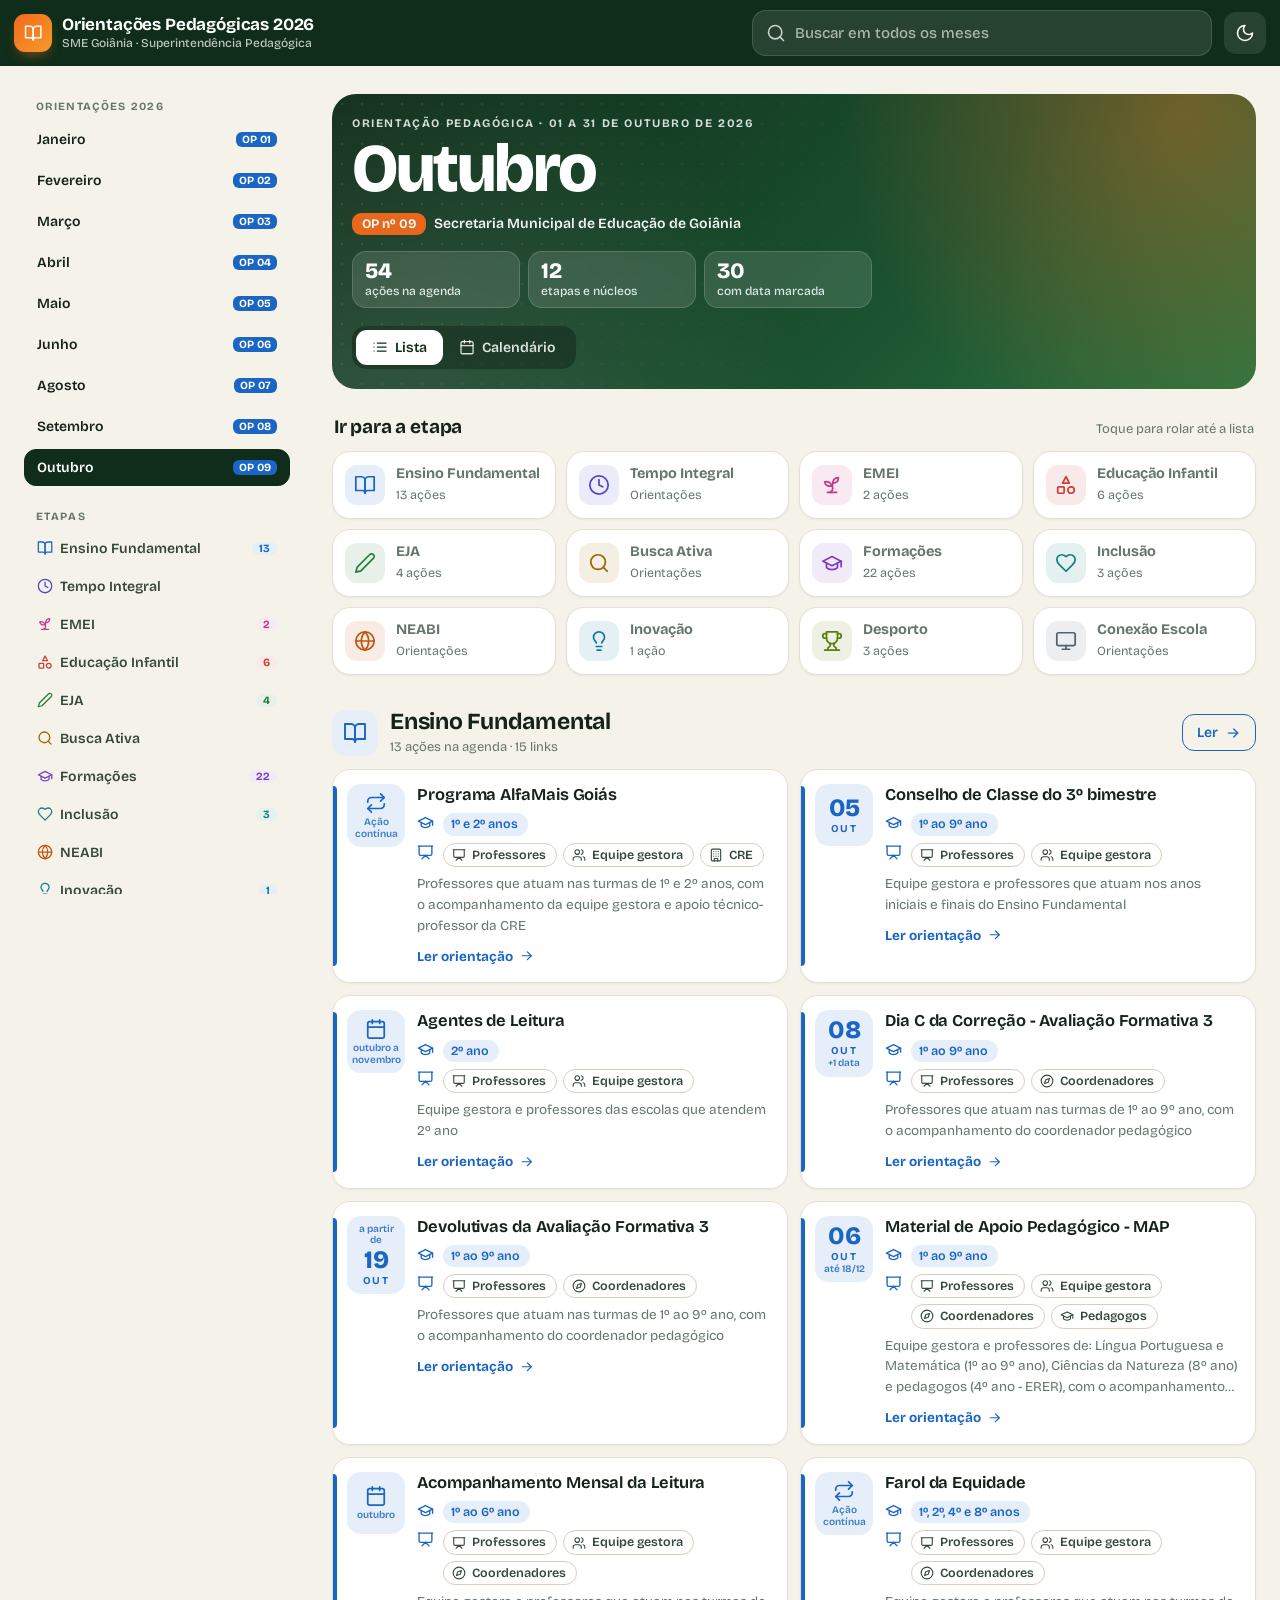
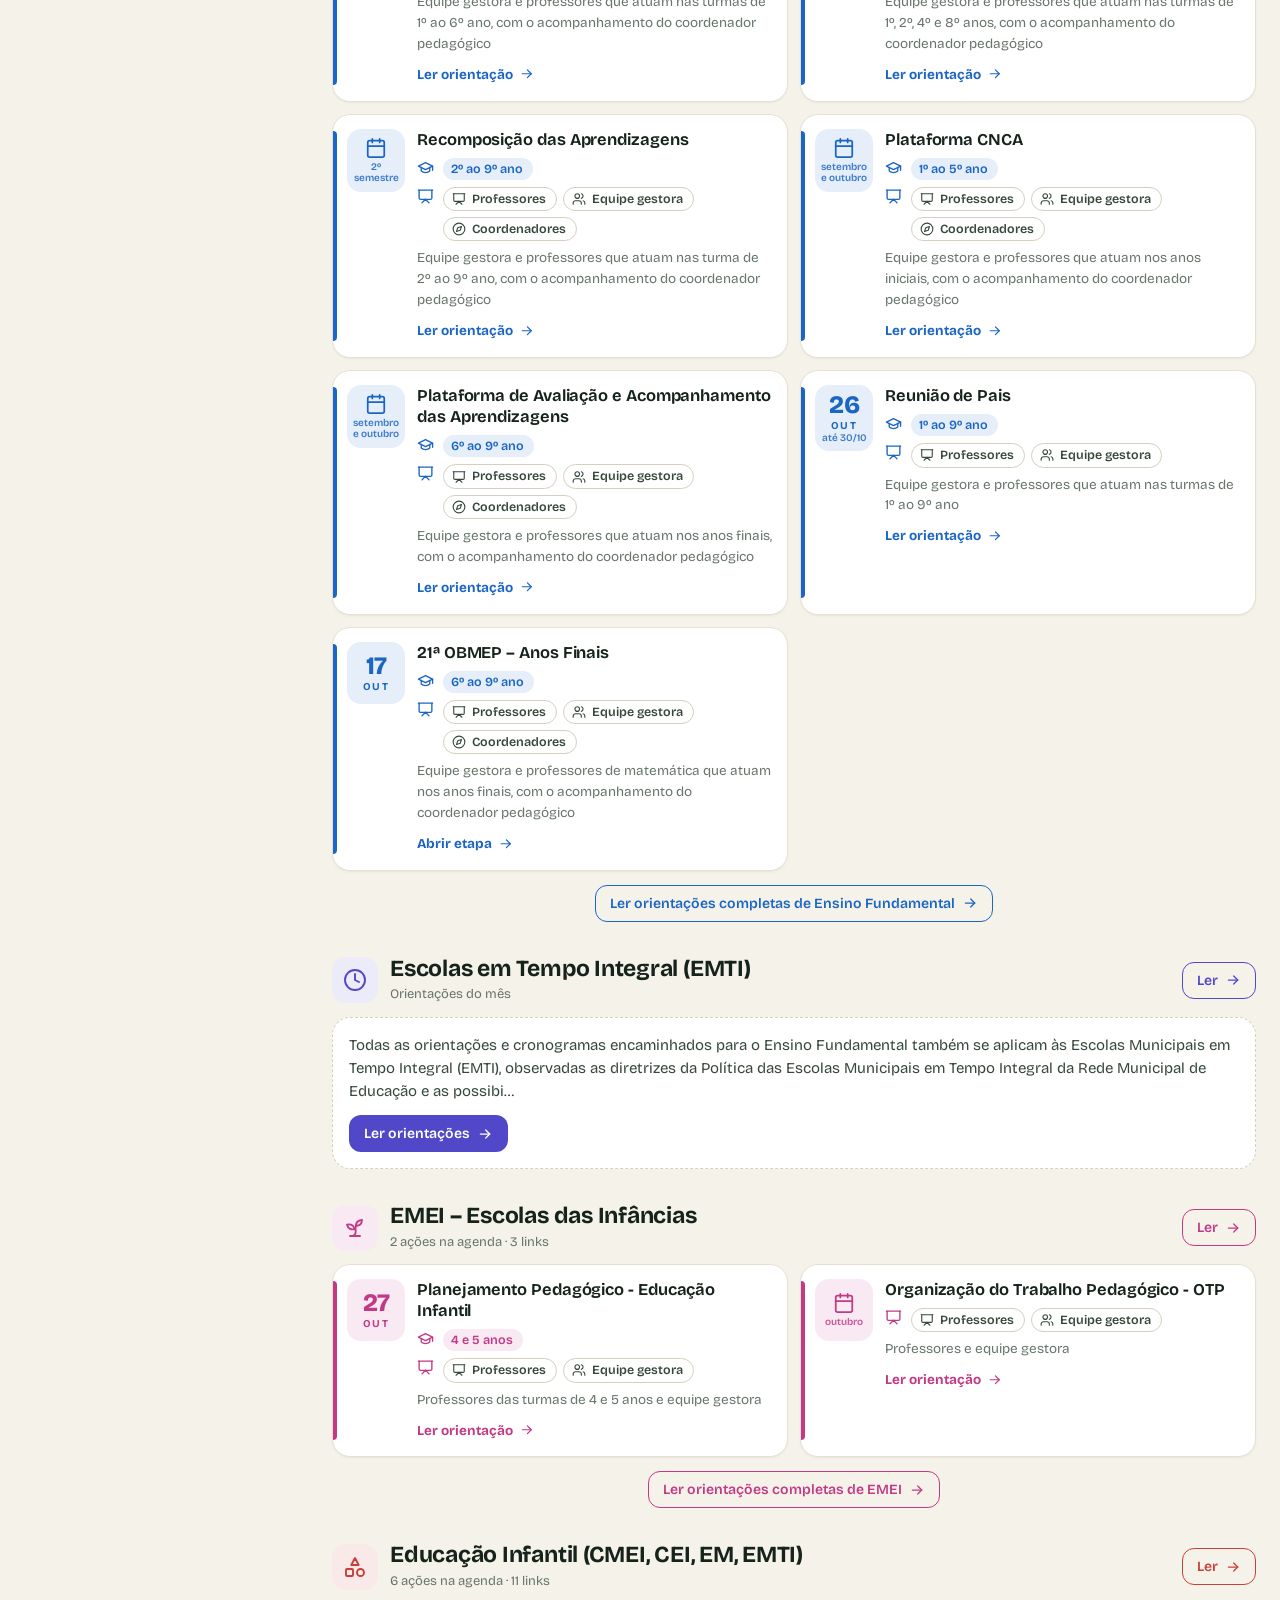
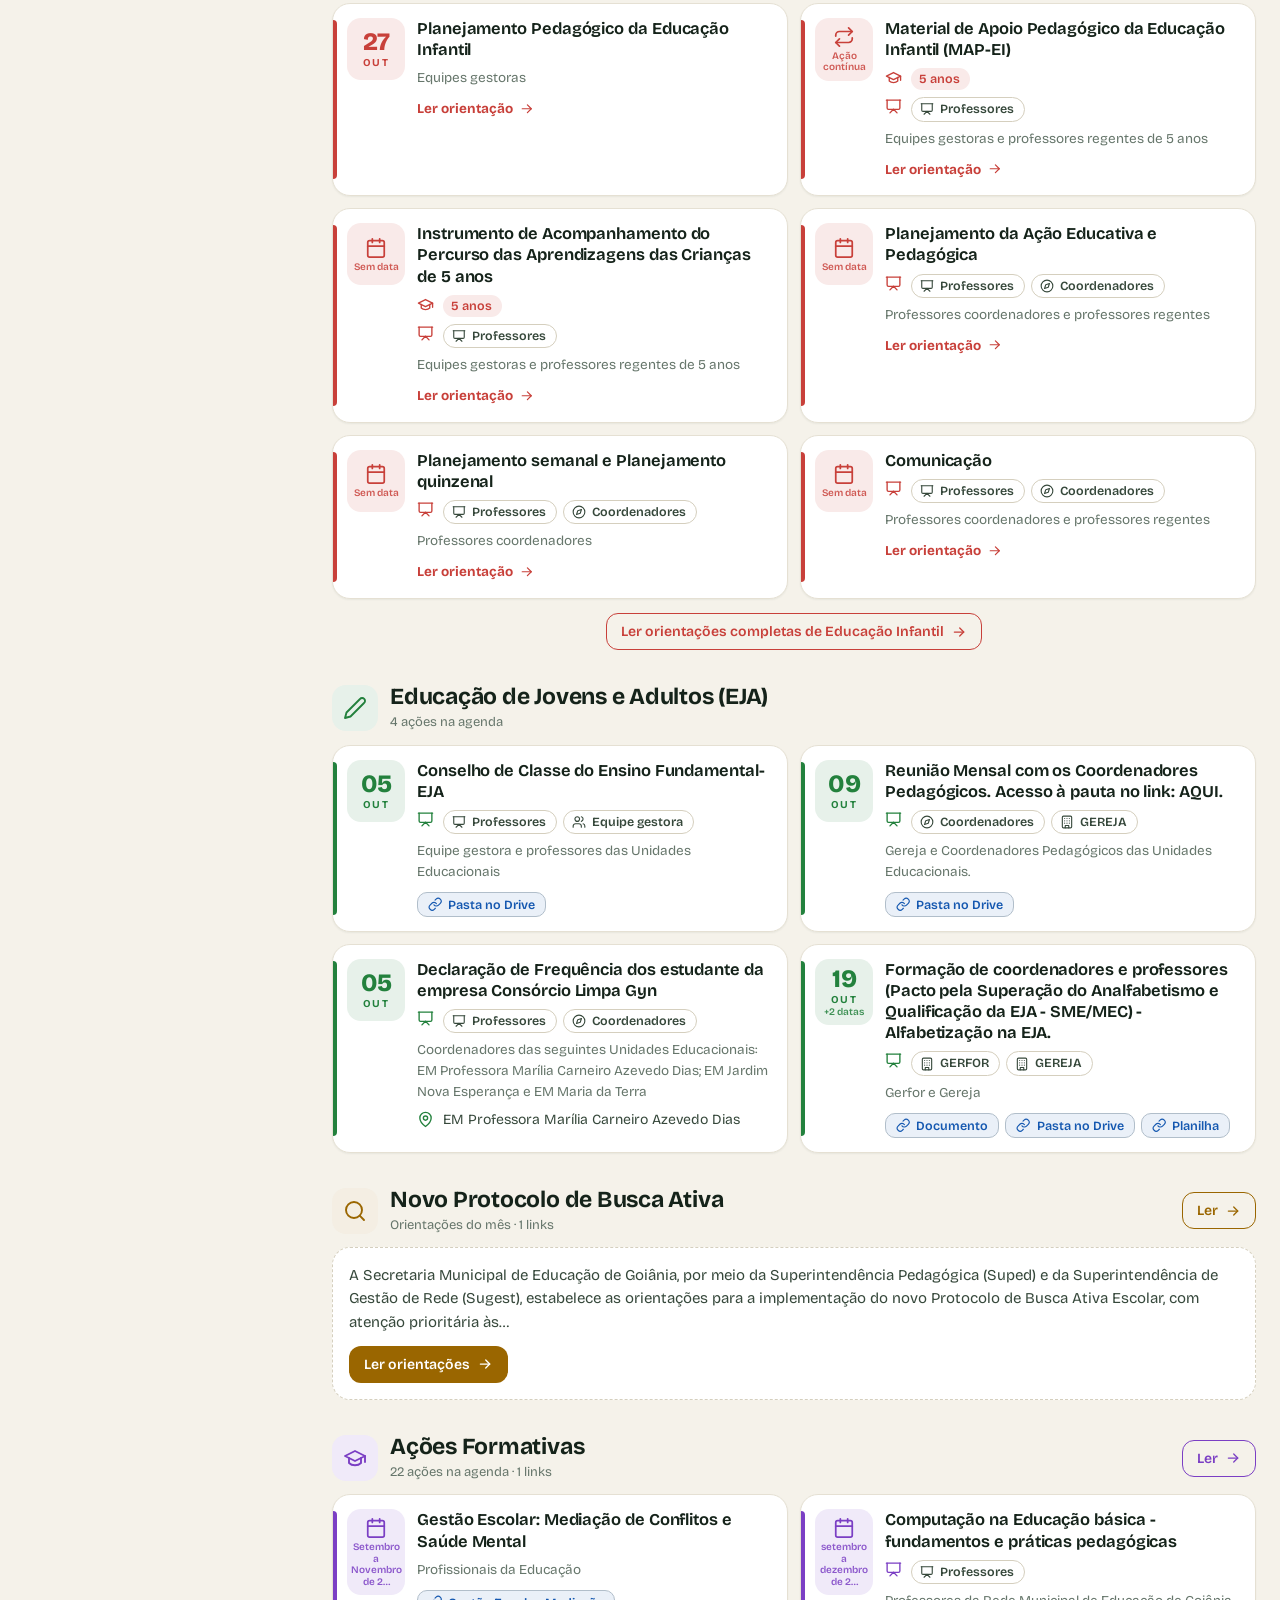
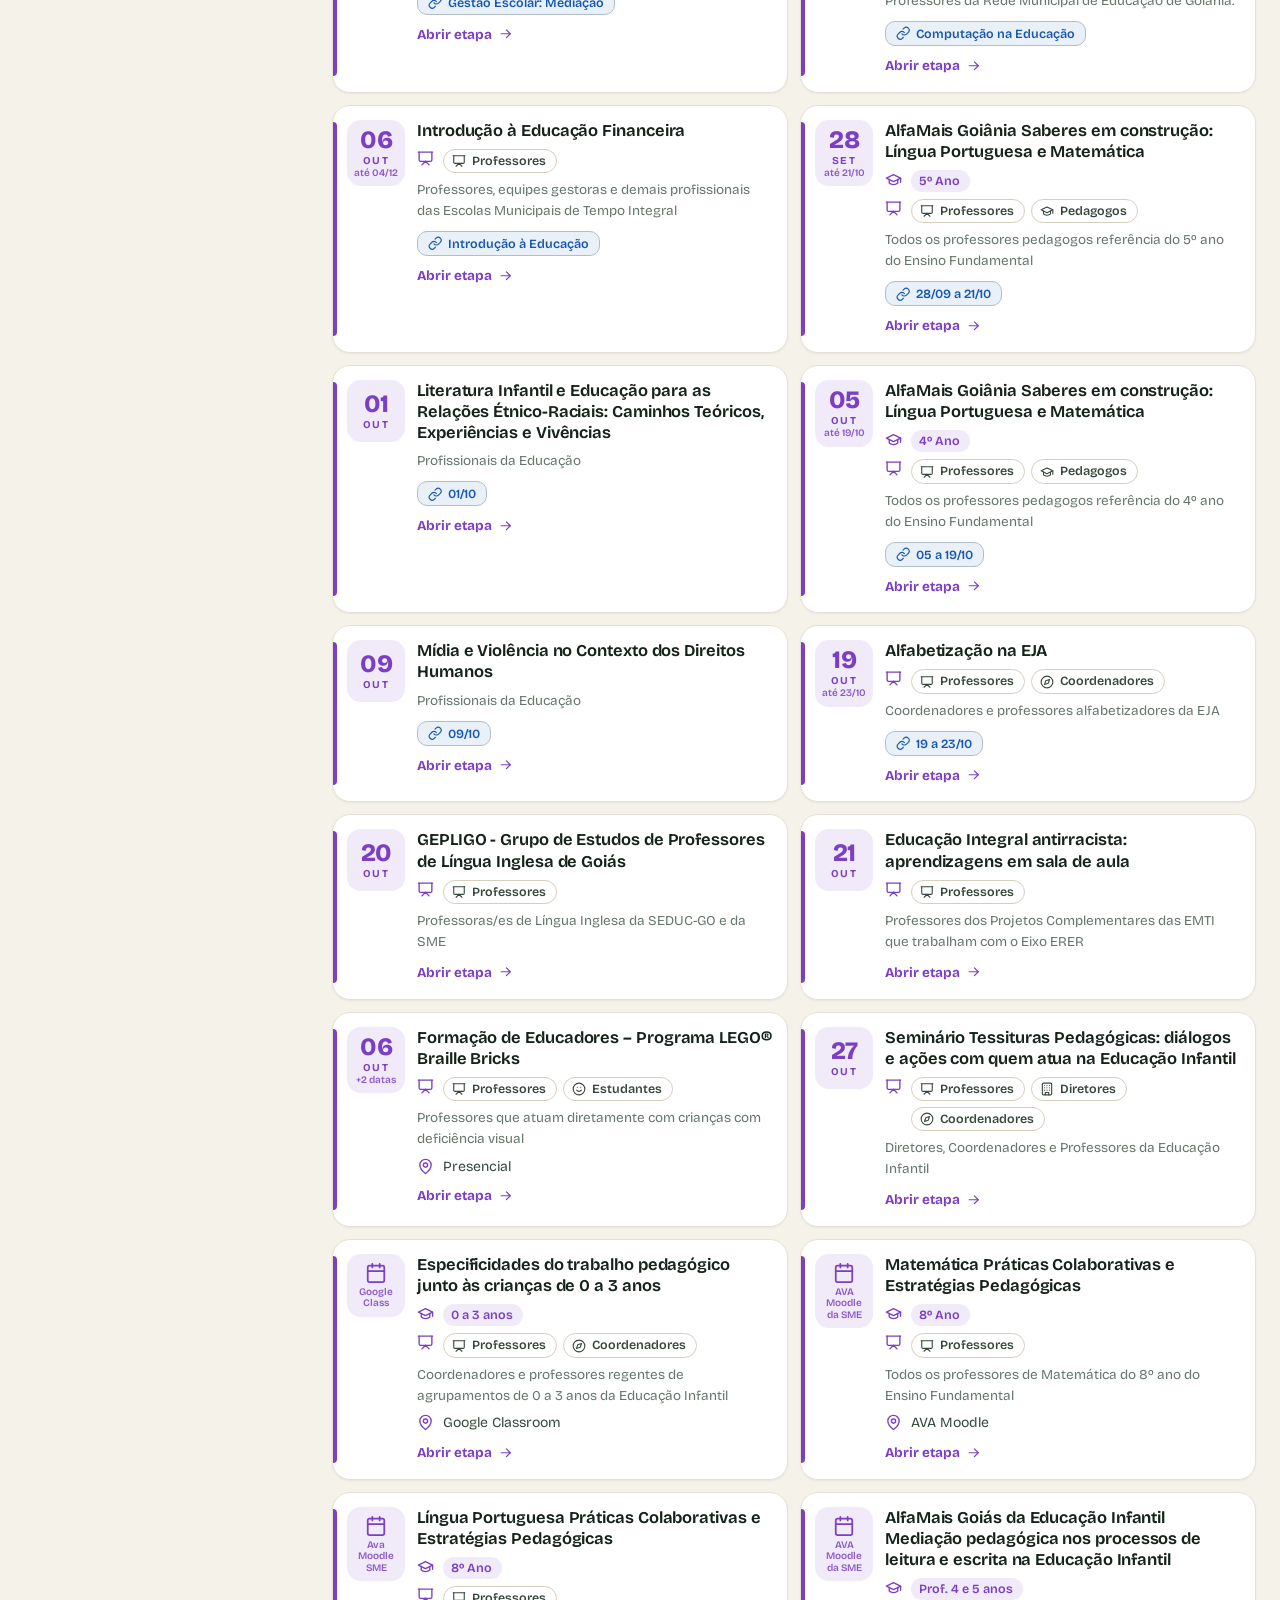
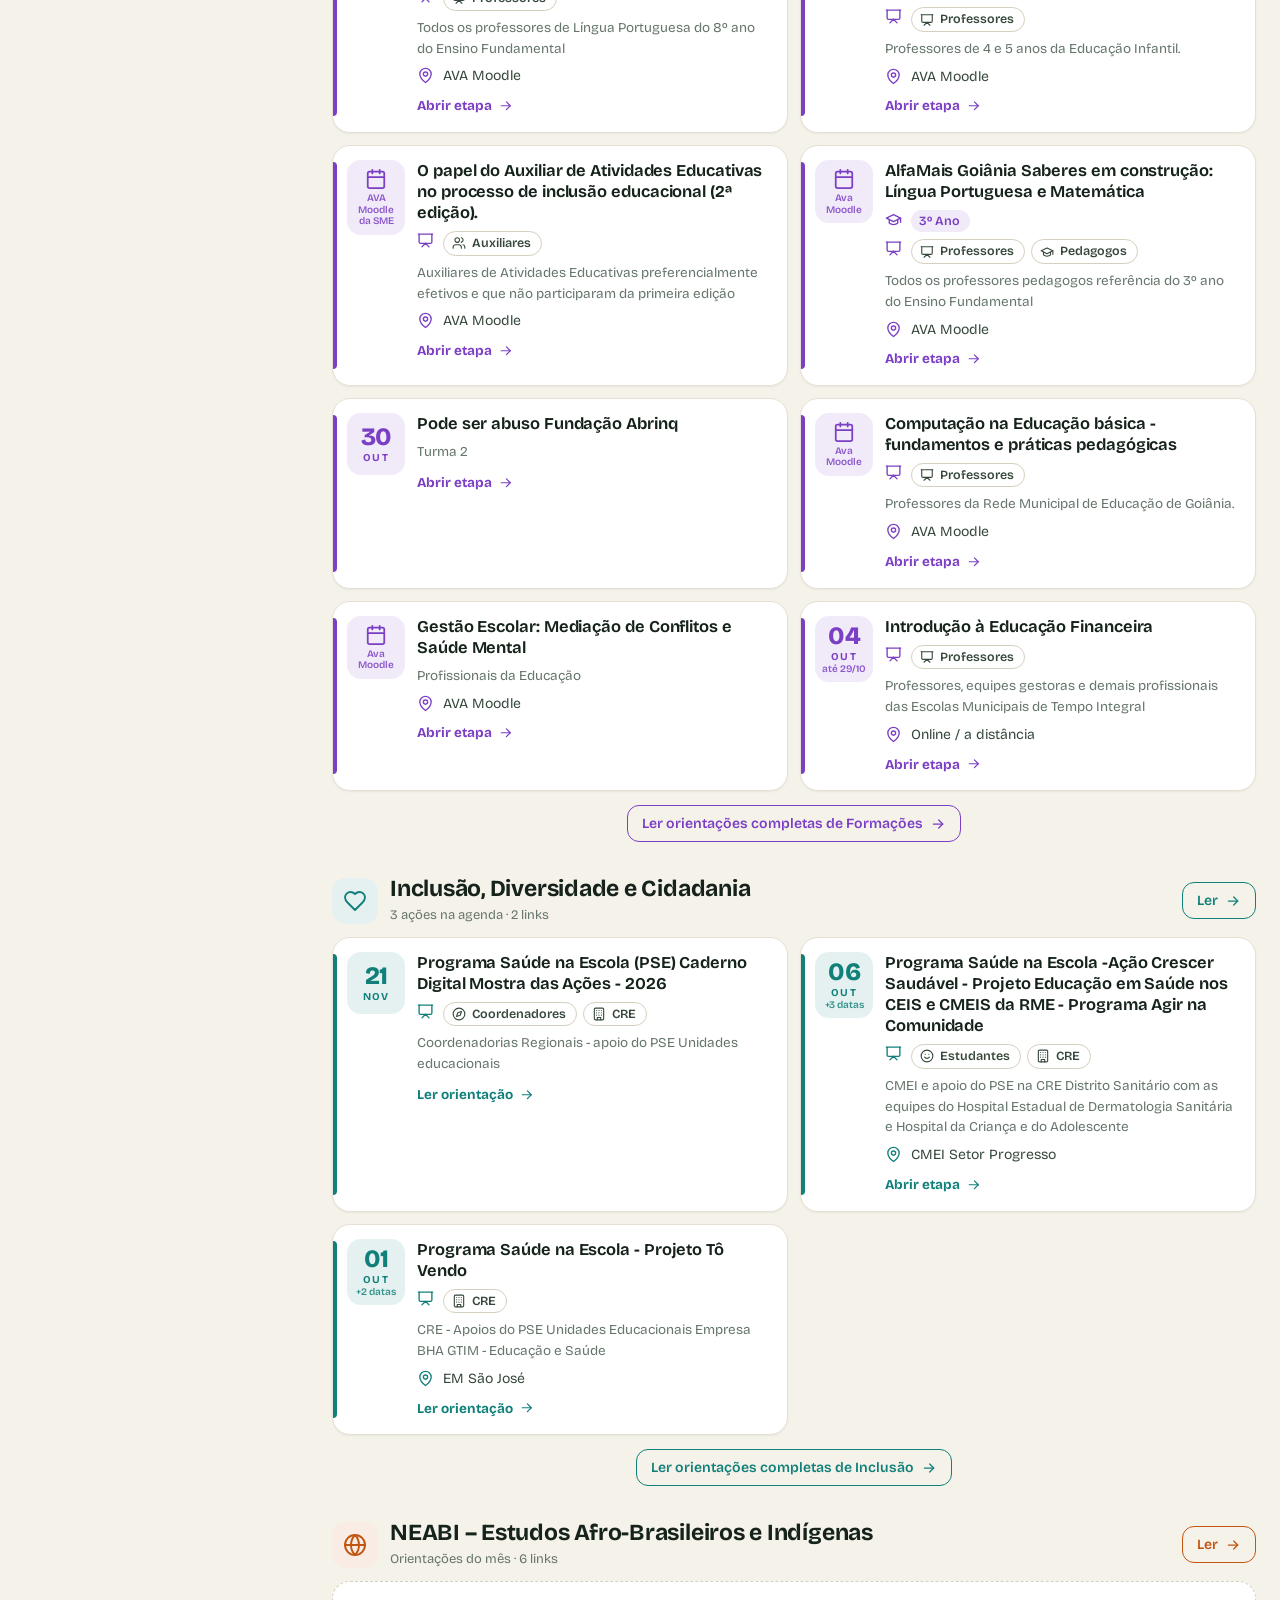
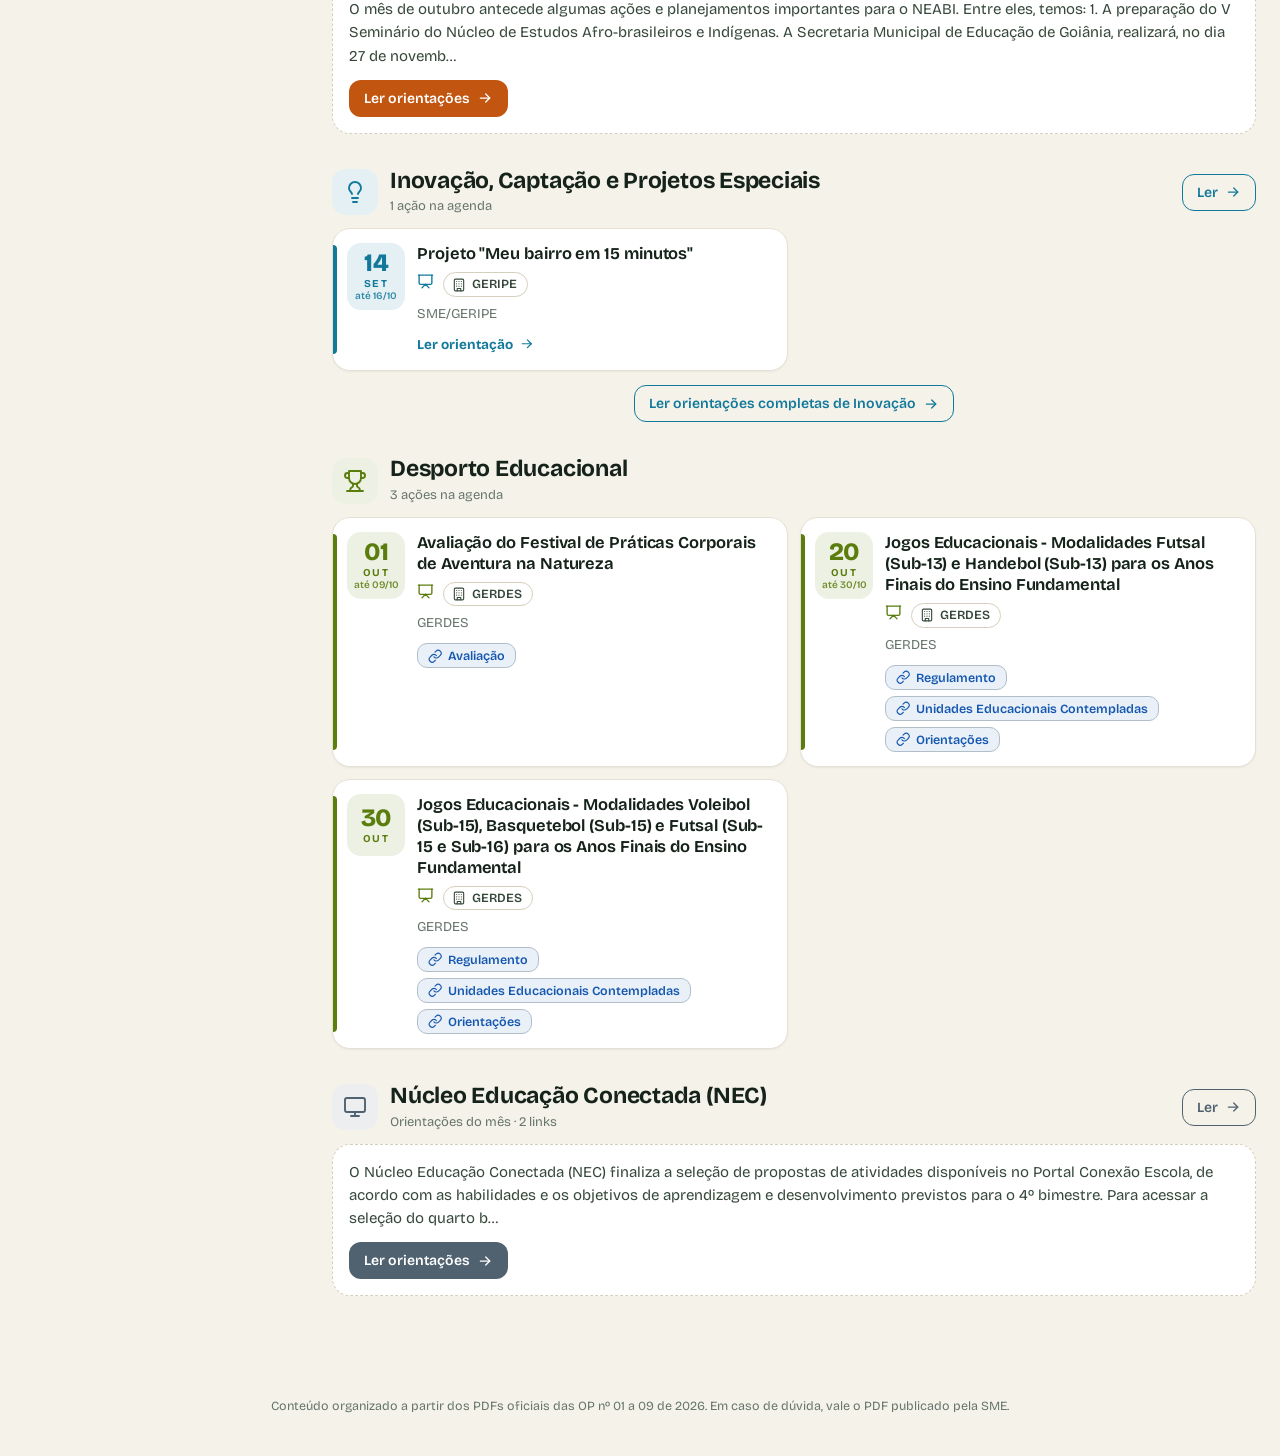
